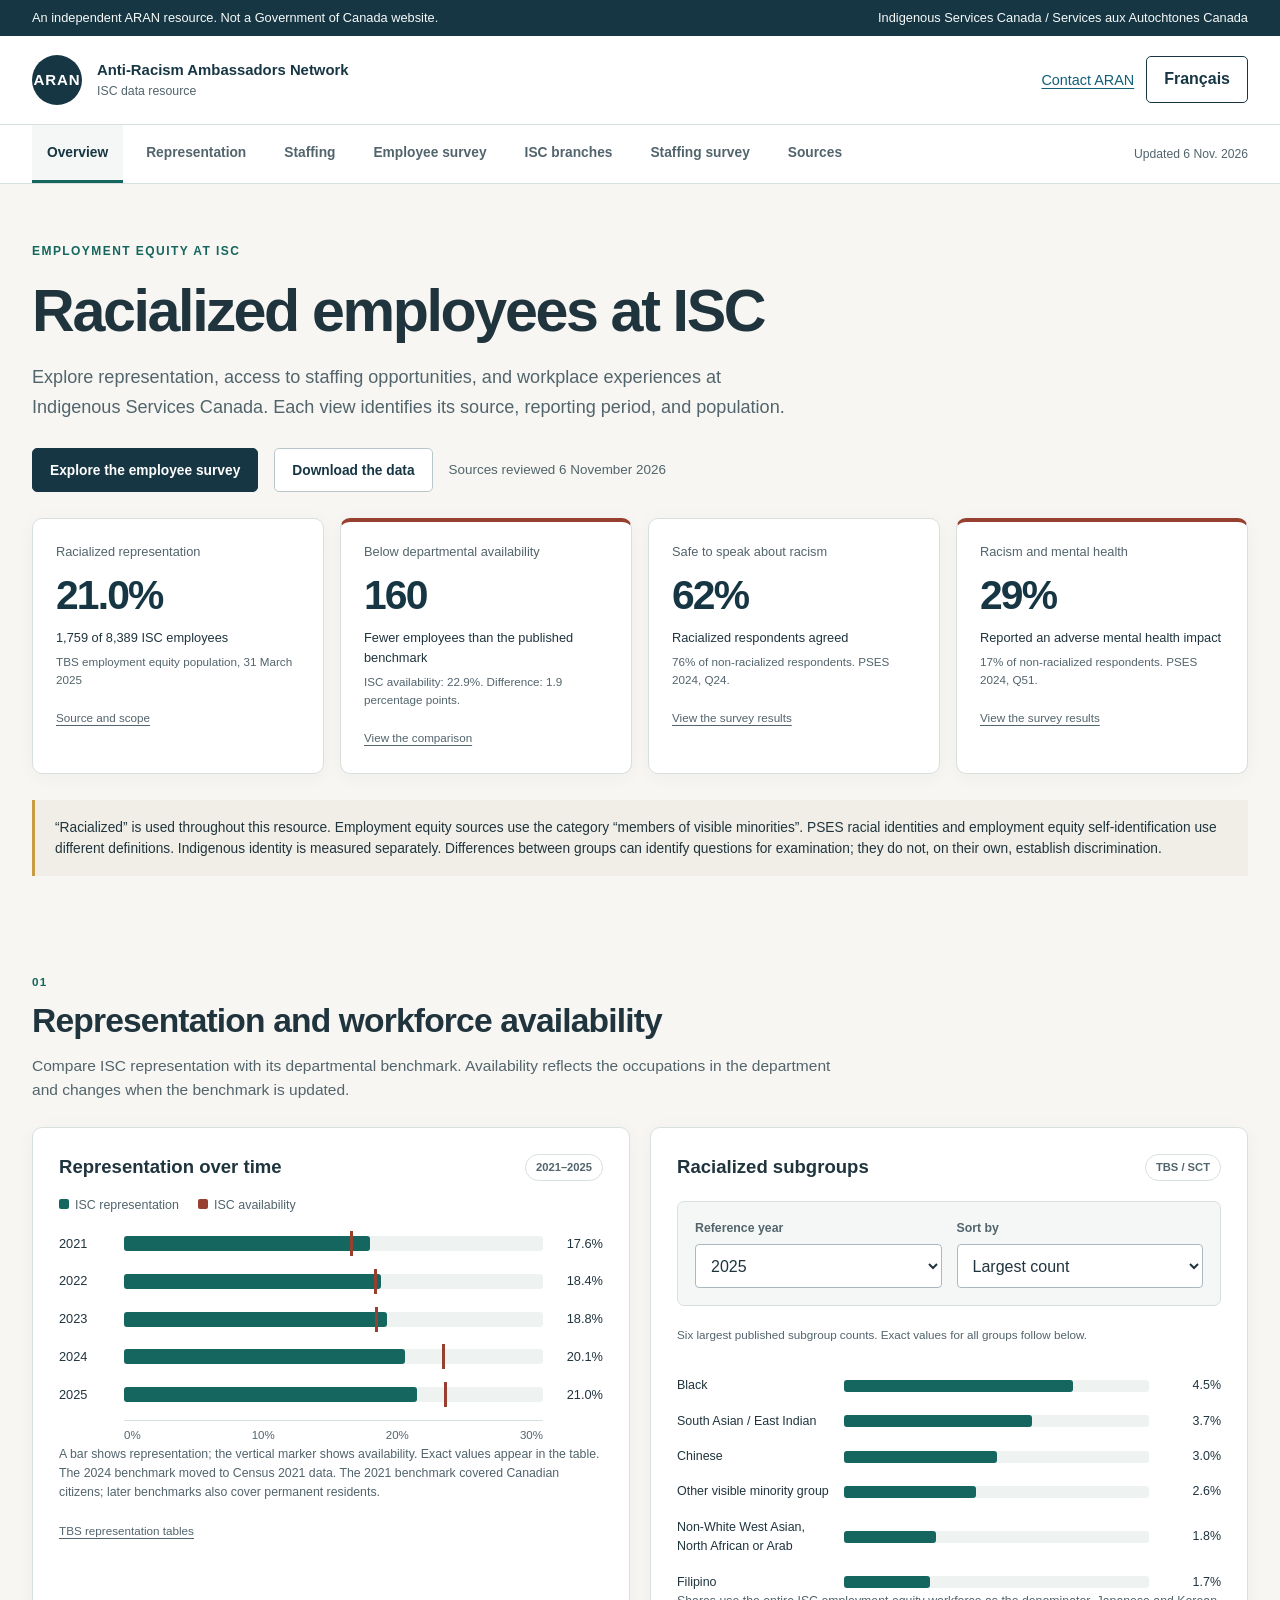
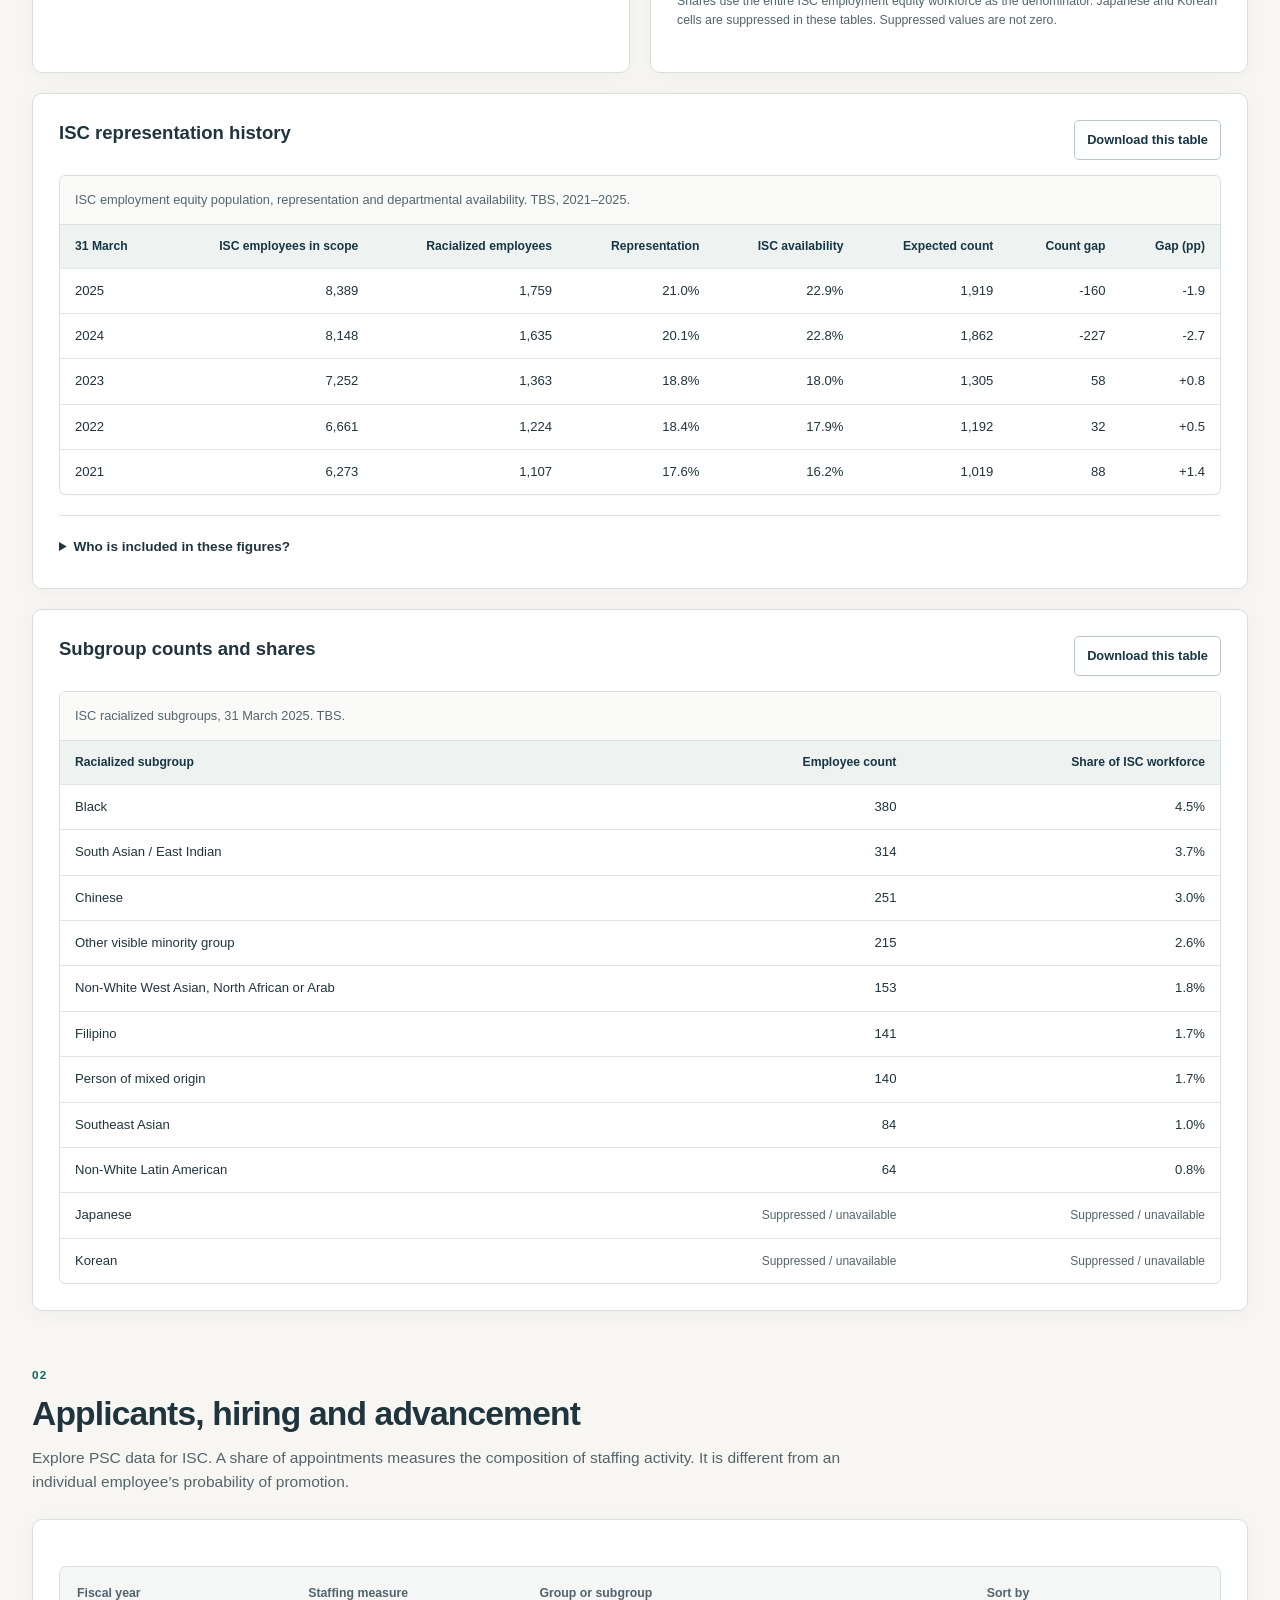
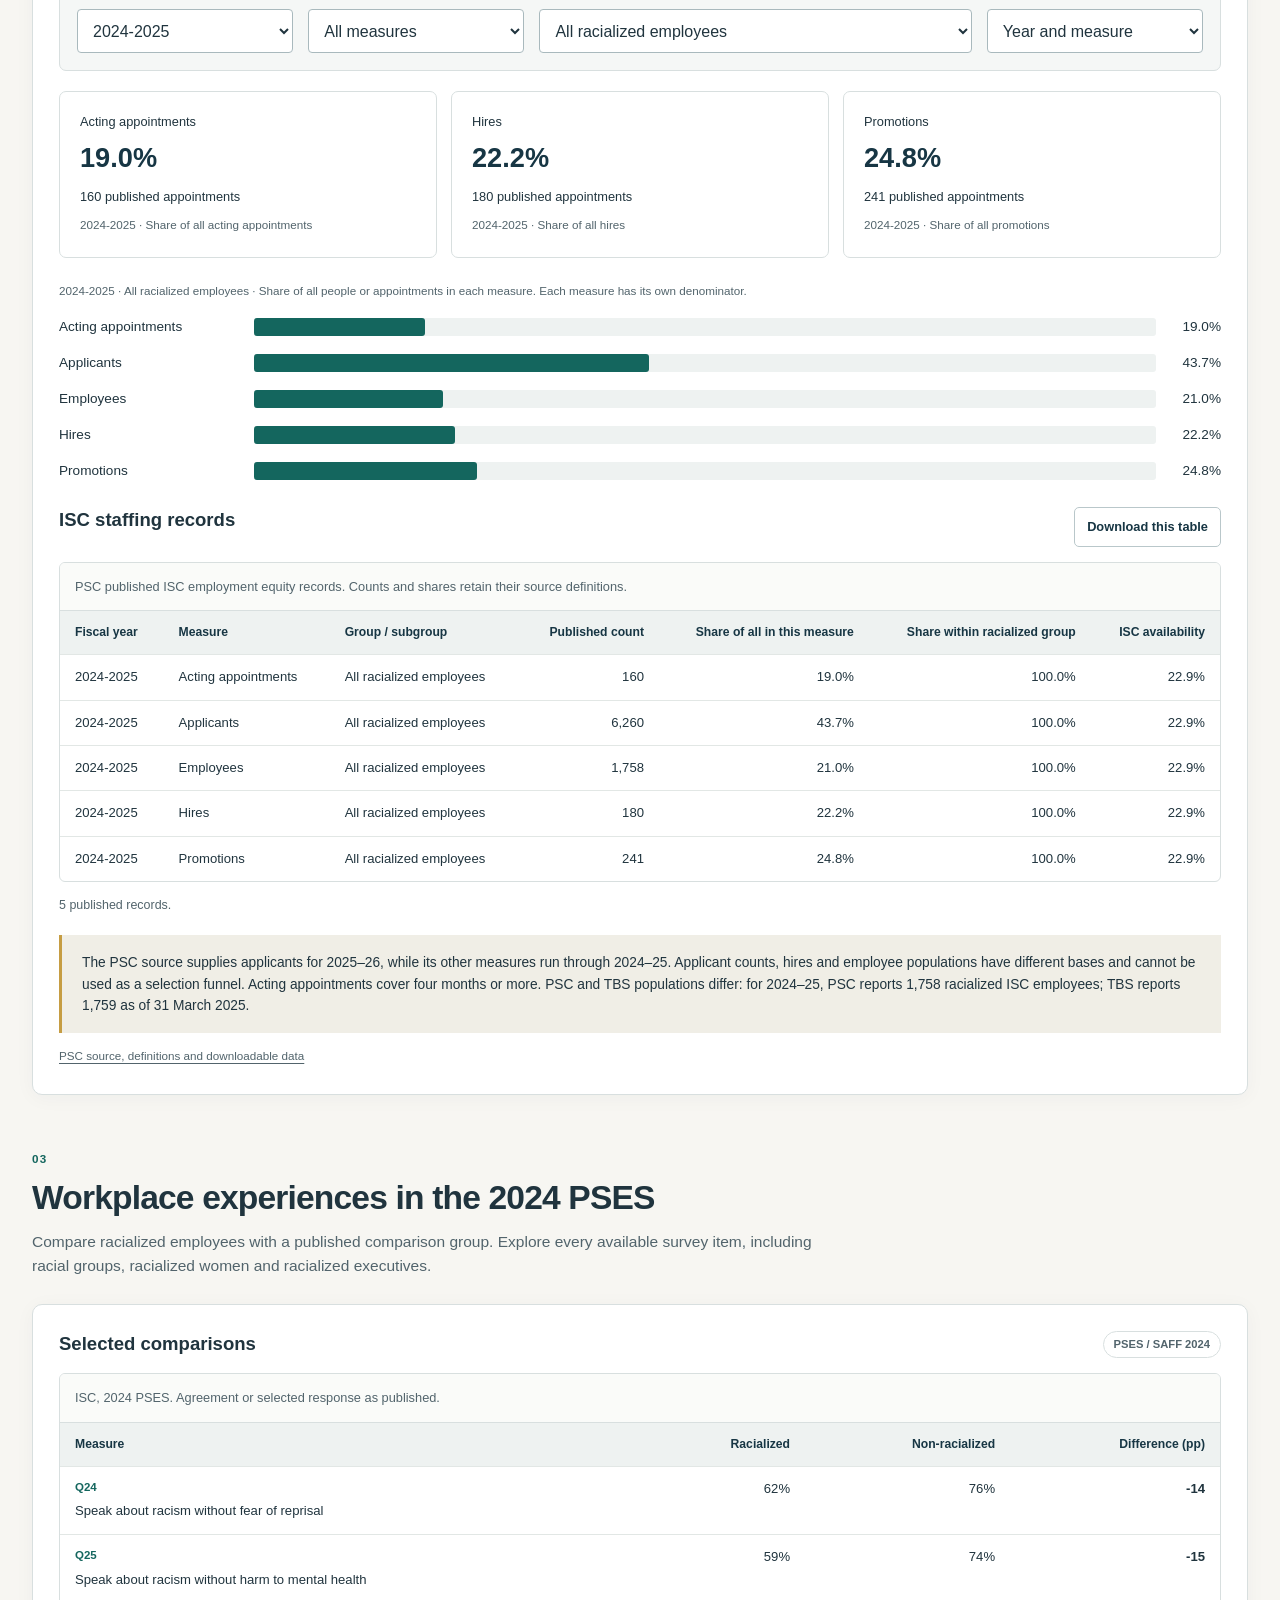
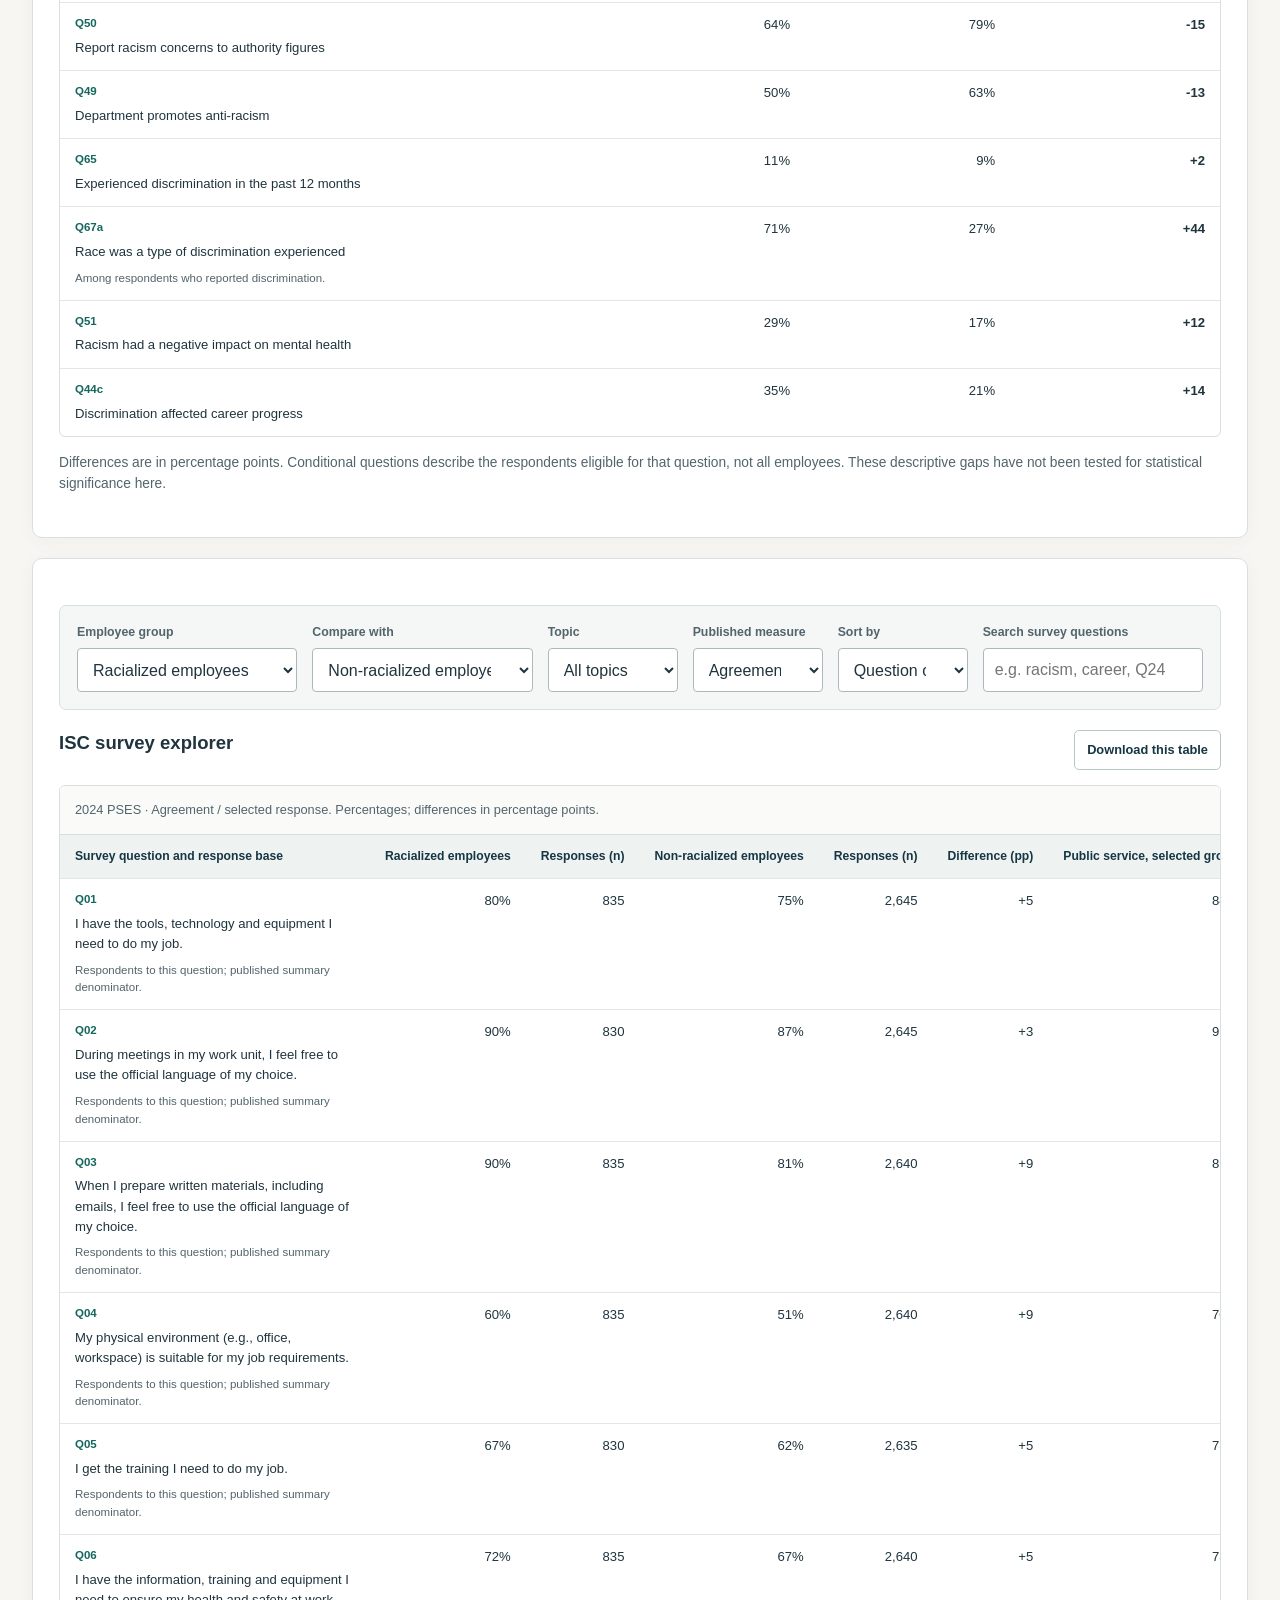
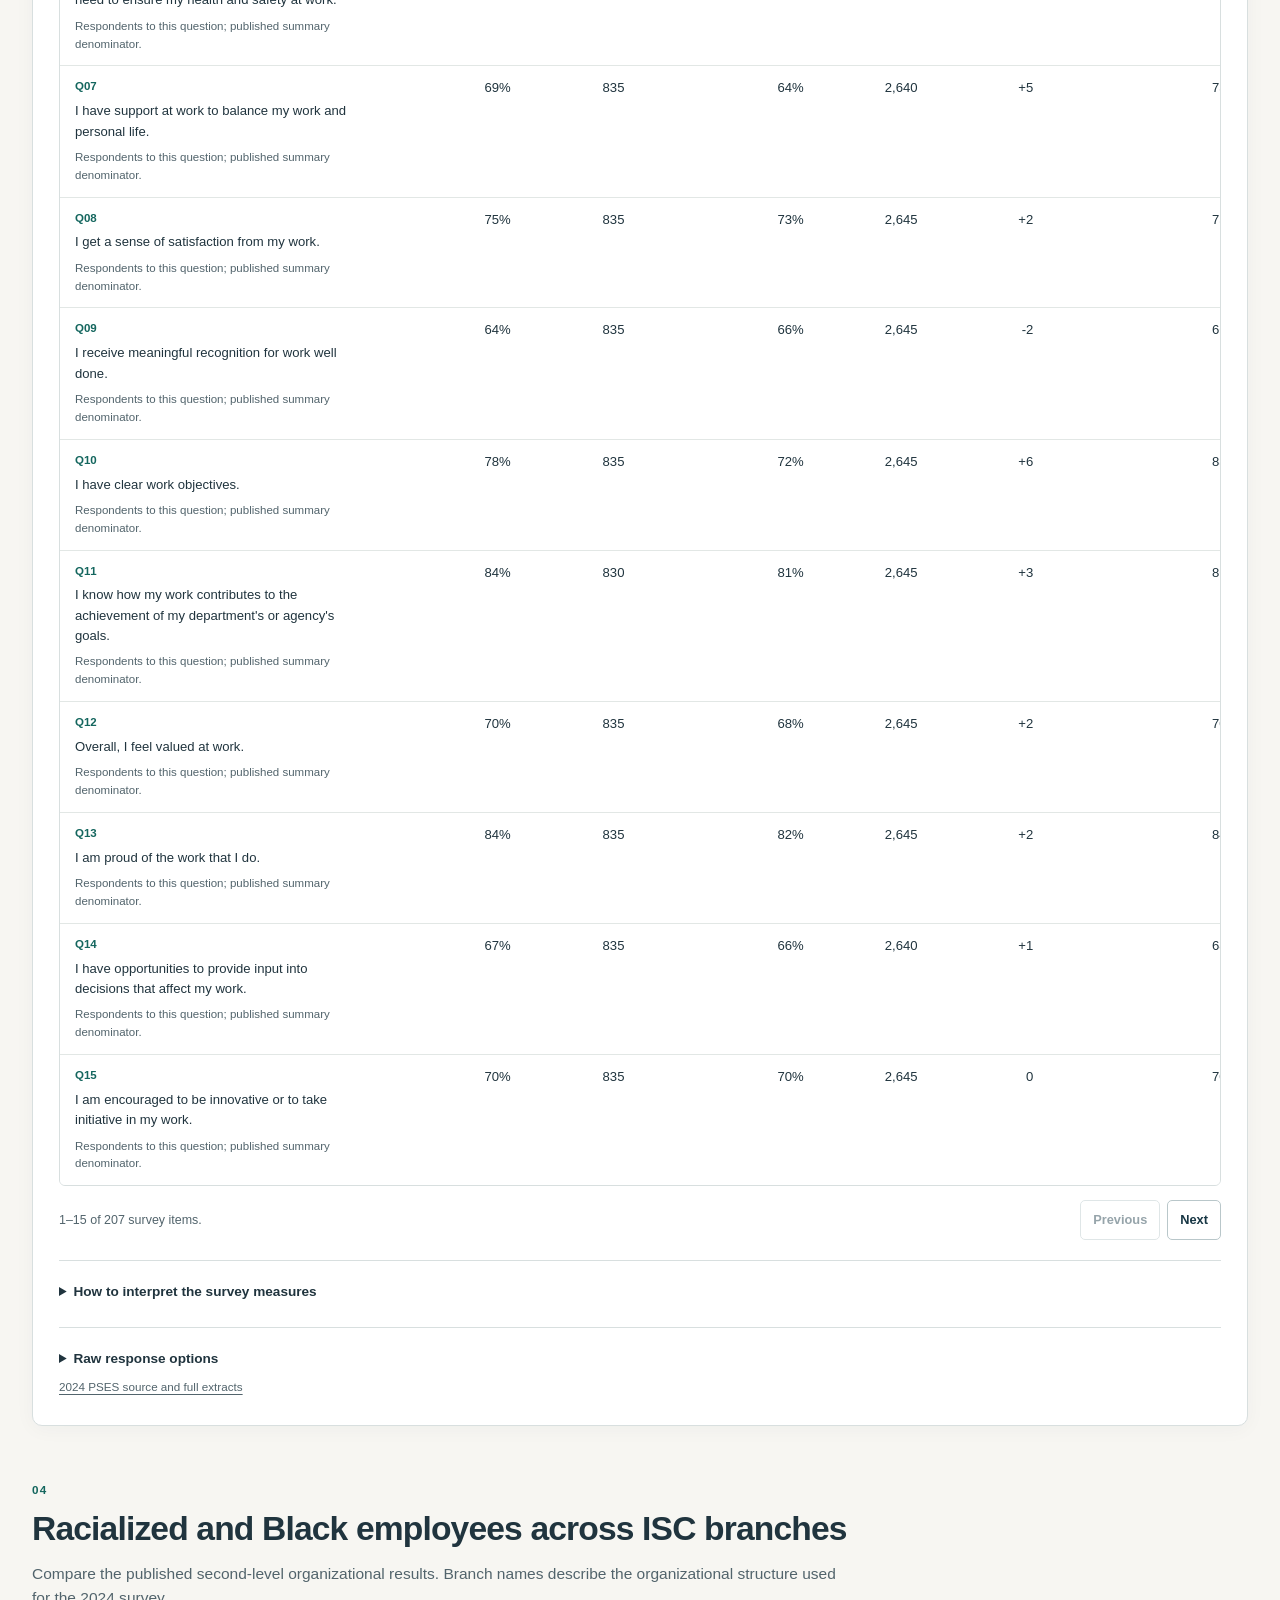
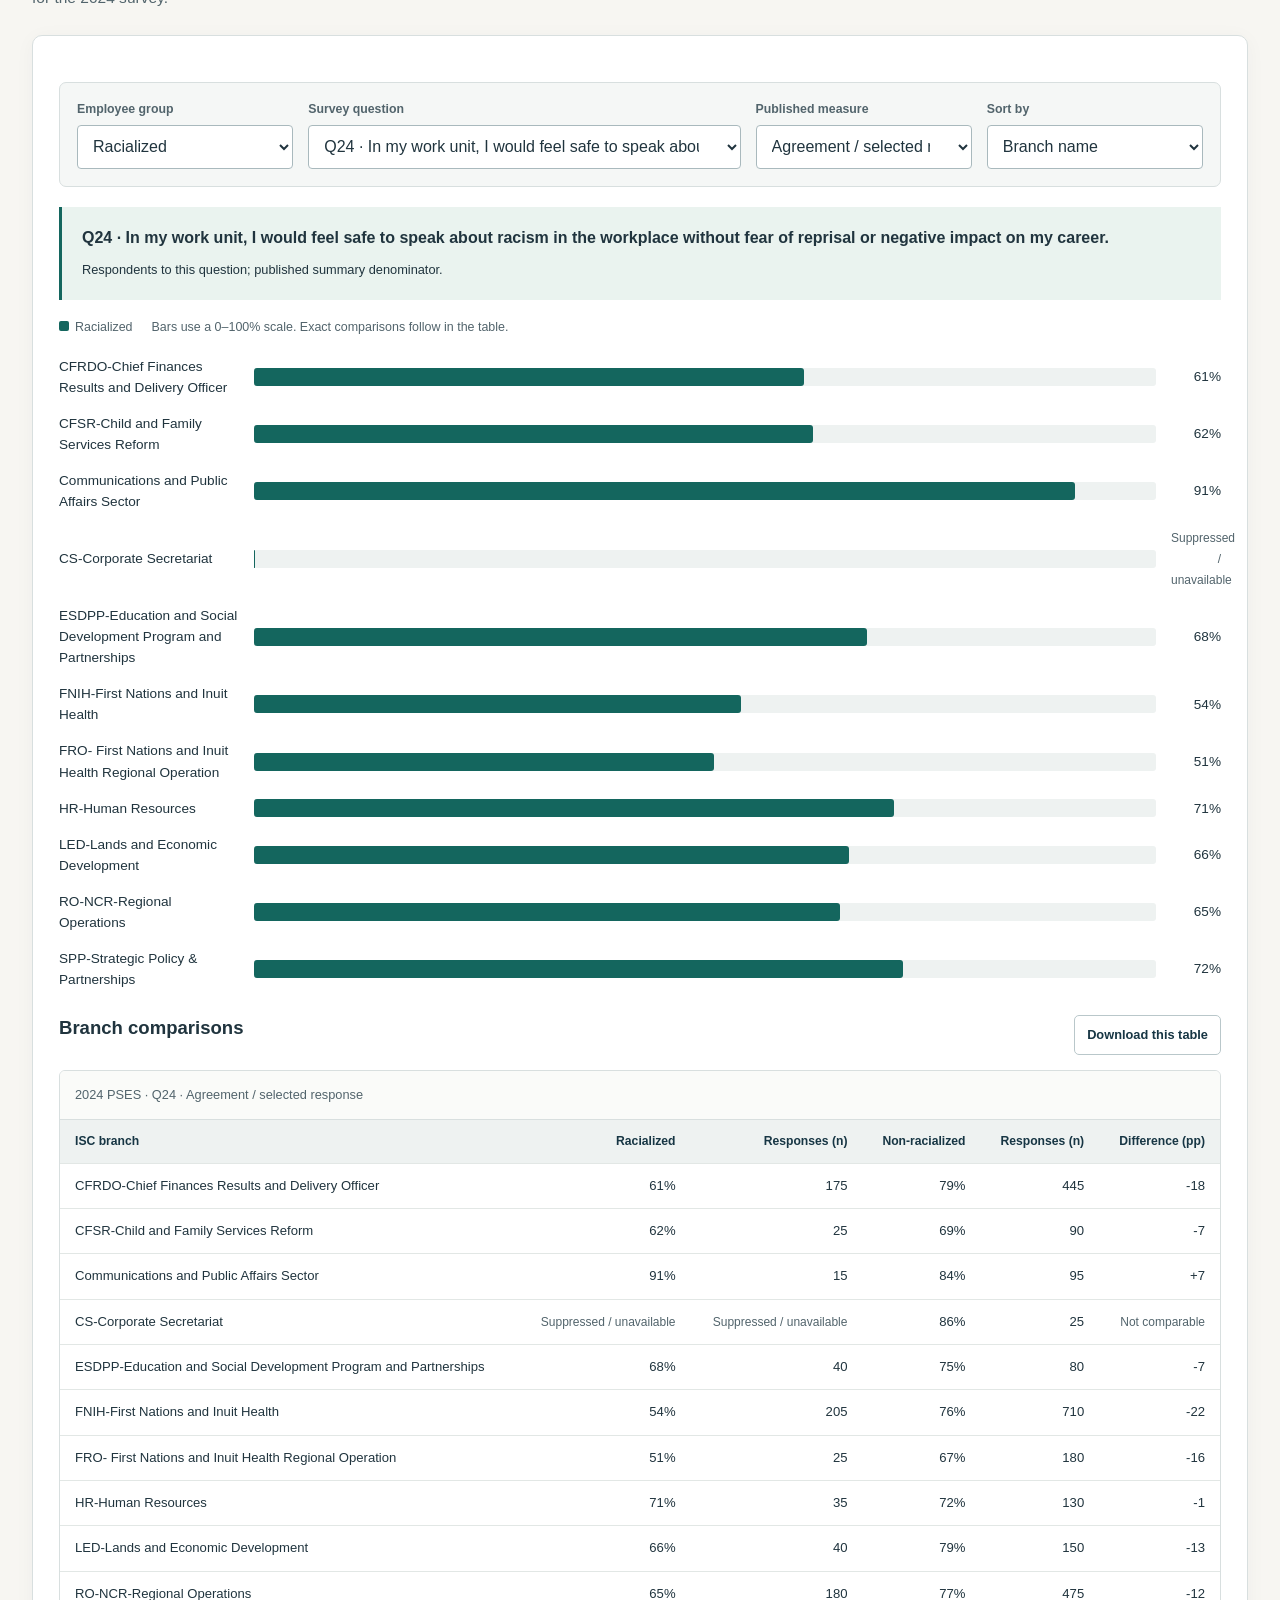
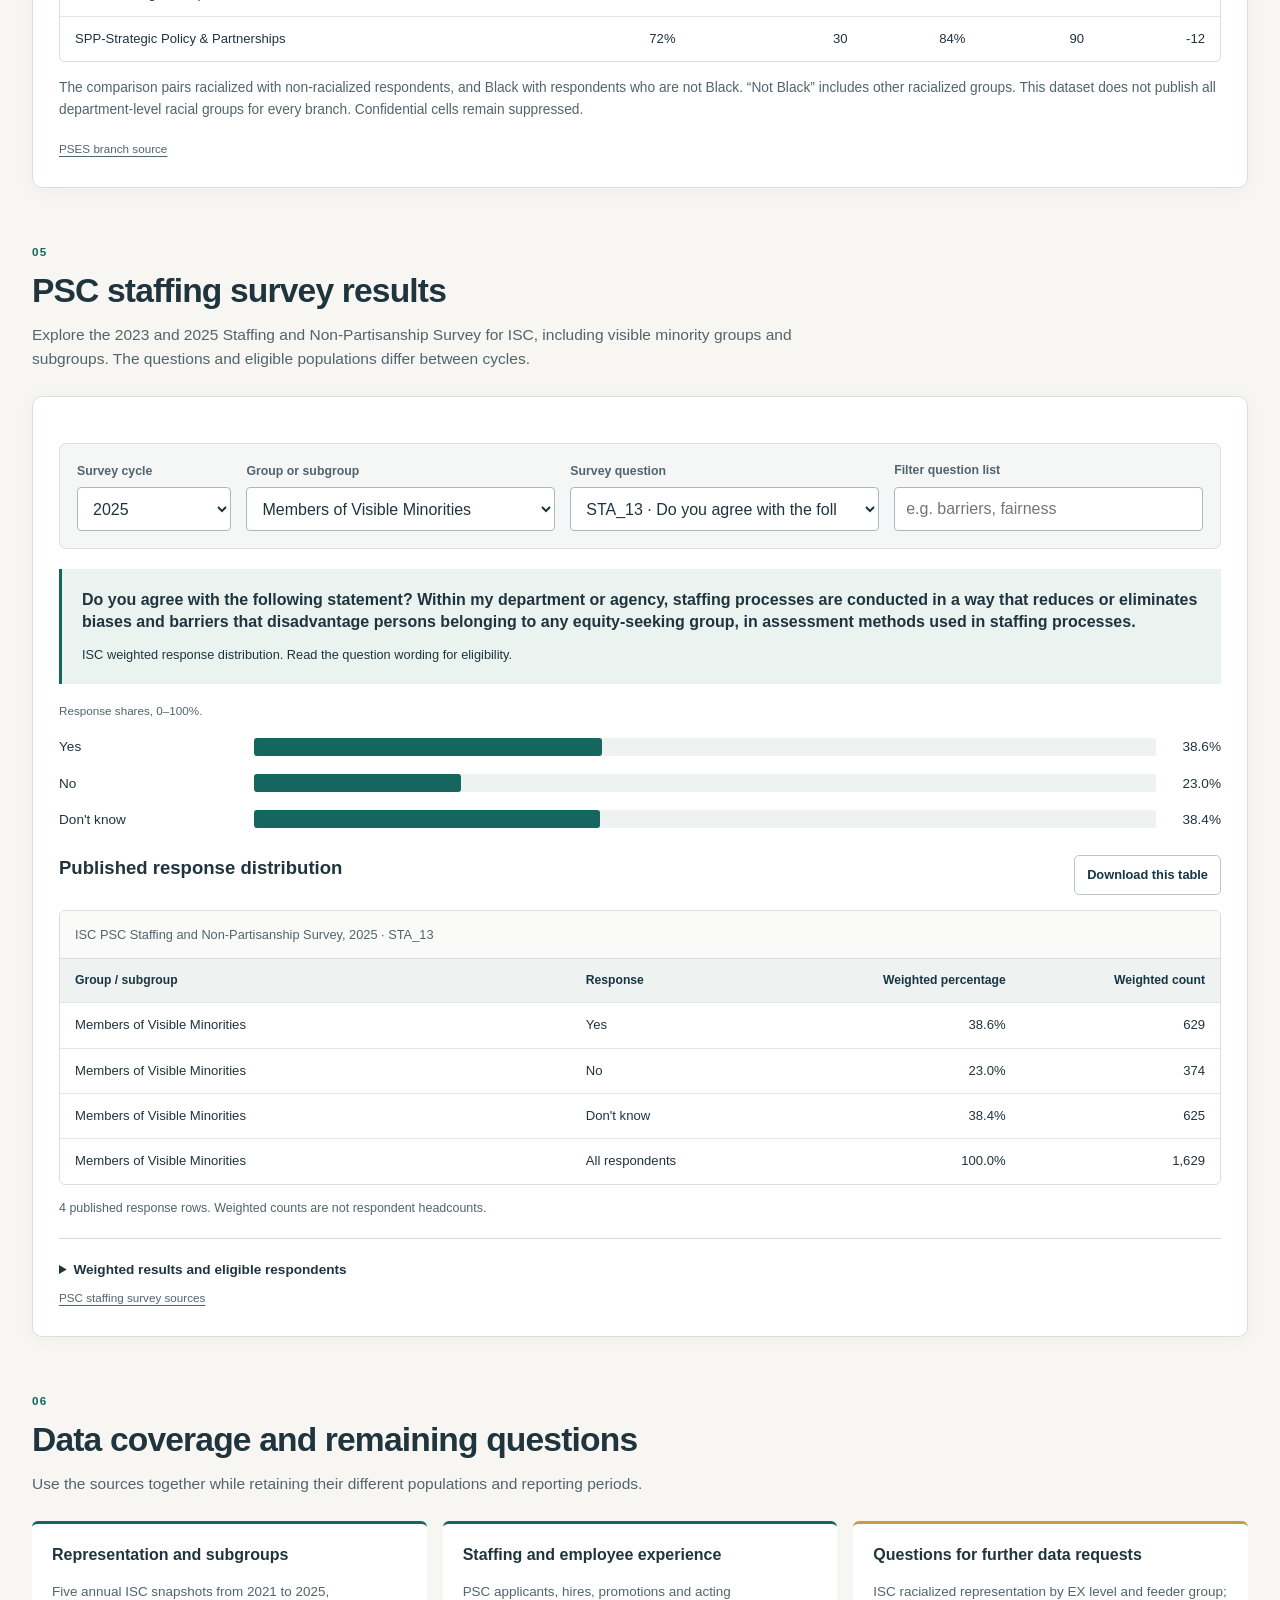
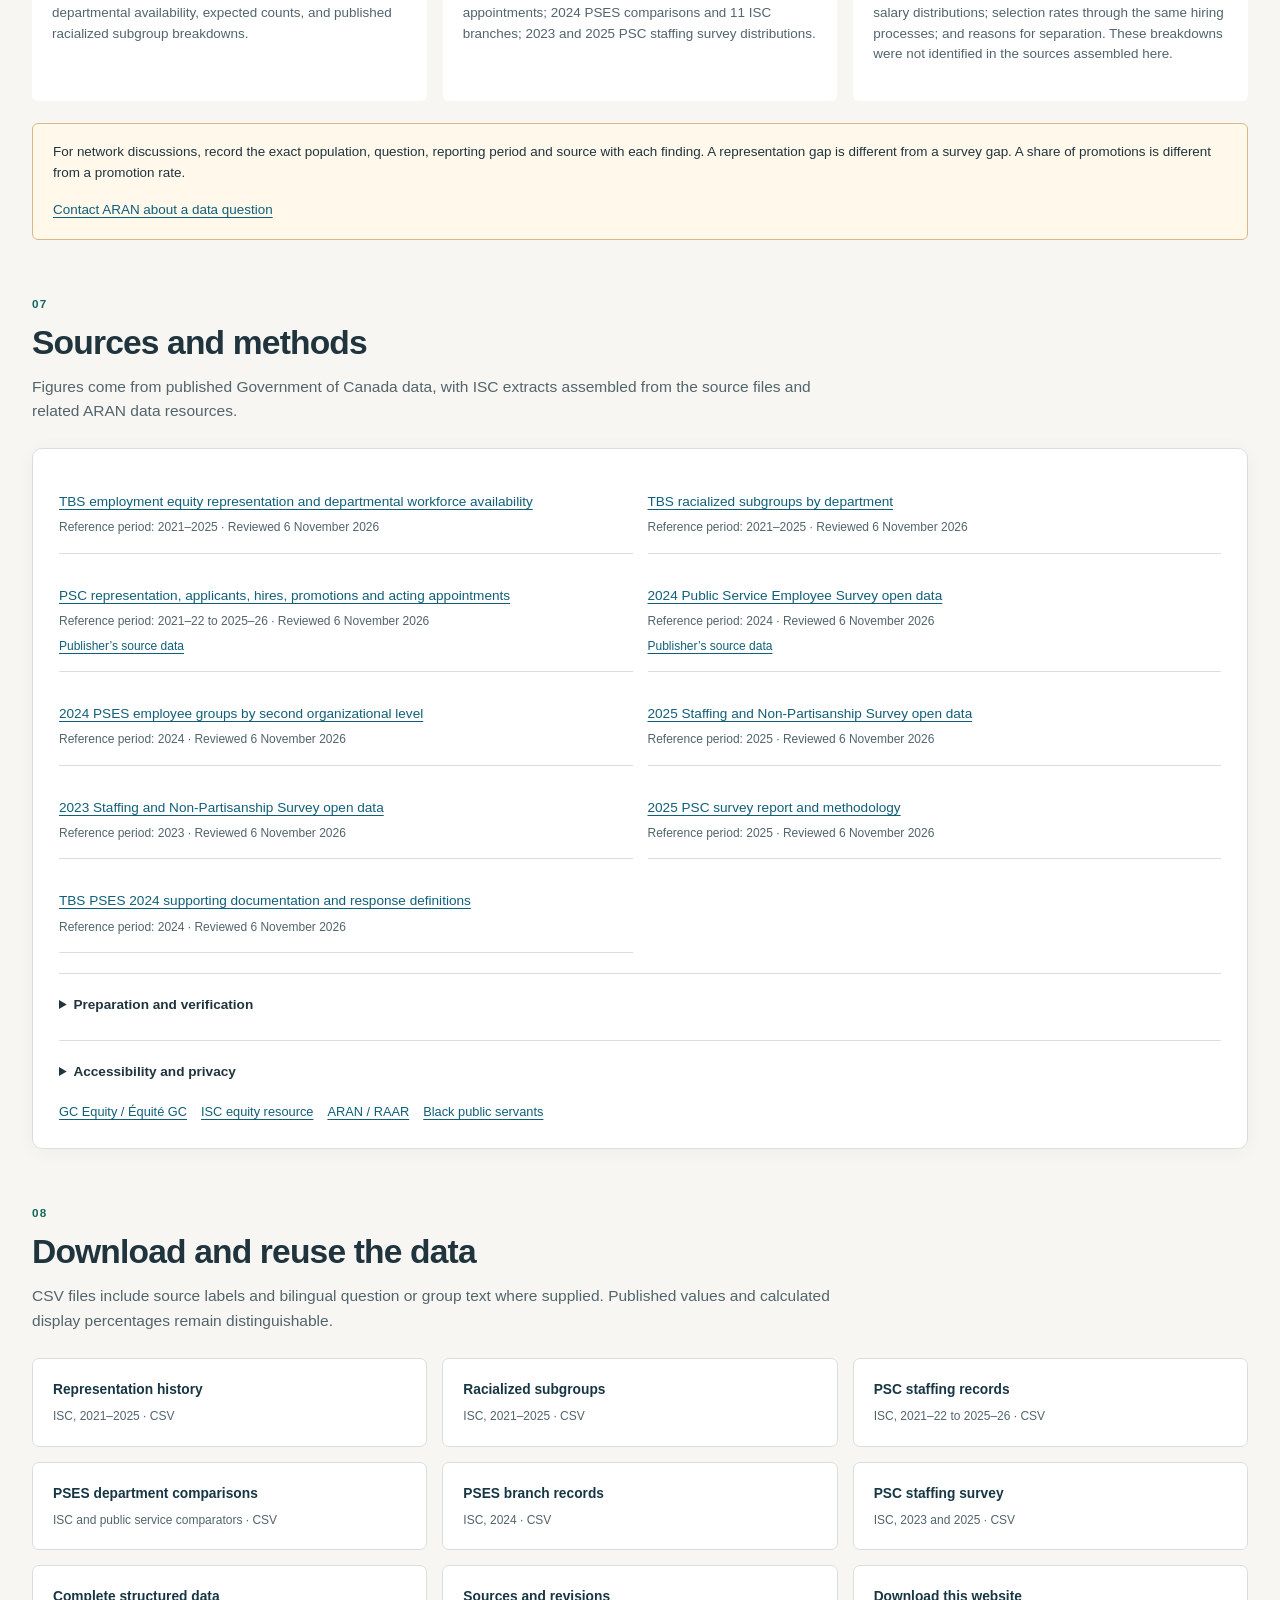
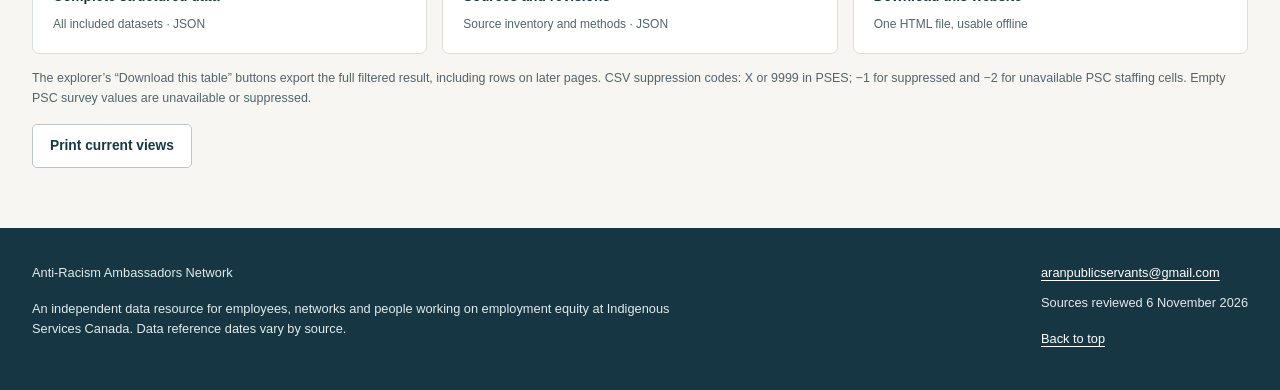
==== isc-racialized/index.html @ 3cf559e9 "Publish bilingual ISC racialized employee data portal" ====
<!DOCTYPE html>
<html lang="en-CA"><head><meta charset="utf-8"><meta name="viewport" content="width=device-width,initial-scale=1"><meta name="color-scheme" content="light"><meta name="description" content="ARAN data on racialized employees at Indigenous Services Canada. Employment equity representation, PSC staffing data, PSES and staffing survey results. English and French."><title>Racialized employees at ISC | ARAN</title><style>:root{--navy:#173644;--ink:#20343e;--muted:#52646c;--cream:#f7f6f2;--paper:#fff;--line:#d8dfdf;--teal:#14665e;--teal-light:#eaf3ef;--rust:#98402f;--rust-light:#faeee9;--gold:#c69d43;--focus:#156cc4;--shadow:0 3px 20px #1736440a;--radius:10px;color-scheme:light}
*{box-sizing:border-box}html{scroll-behavior:smooth;scroll-padding-top:110px}body{margin:0;font-family:Arial,Helvetica,sans-serif;color:var(--ink);background:var(--cream);font-size:16px;line-height:1.55}button,input,select{font:inherit}button,a,input,select,summary{touch-action:manipulation}button,a{ -webkit-tap-highlight-color:transparent}a{color:#105f79;text-underline-offset:3px}a:hover{color:#073d4f}button{cursor:pointer}button:disabled{cursor:default;opacity:.45}button:focus-visible,a:focus-visible,input:focus-visible,select:focus-visible,summary:focus-visible,[tabindex]:focus-visible{outline:3px solid var(--focus);outline-offset:4px}h1,h2,h3,p{margin-top:0}h1{font-size:clamp(2.3rem,4.8vw,3.7rem);line-height:1.08;letter-spacing:-.04em;max-width:830px;font-weight:700;margin-bottom:20px}h2{font-size:clamp(1.6rem,3vw,2.1rem);line-height:1.2;letter-spacing:-.025em;margin-bottom:12px}h3{font-size:1.16rem;line-height:1.35}p{margin-bottom:1rem}.skip{position:absolute;left:20px;top:-100px;background:#fff;padding:15px;z-index:200}.skip:focus{top:10px}.sr-only{position:absolute;width:1px;height:1px;padding:0;margin:-1px;overflow:hidden;clip:rect(0,0,0,0);white-space:nowrap;border:0}[hidden]{display:none!important}.utility{background:var(--navy);color:#f6faf9;font-size:.8rem;padding:8px 0}.wrap{width:min(1260px,calc(100% - 64px));margin-inline:auto}.utility .wrap{display:flex;justify-content:space-between;gap:20px}.brandrow{background:#fff;border-bottom:1px solid var(--line)}.brandinner{min-height:88px;display:flex;align-items:center;justify-content:space-between;gap:24px}.brand{display:flex;align-items:center;gap:15px;color:var(--navy);text-decoration:none}.monogram{width:50px;height:50px;display:grid;place-items:center;background:var(--navy);color:white;font-size:.94rem;letter-spacing:.06em;border-radius:50%;font-weight:bold}.brandname{font-size:.93rem;font-weight:700;max-width:300px;line-height:1.35}.brandname small{font-weight:normal;display:block;color:var(--muted);font-size:.77rem;margin-top:3px}.topactions{display:flex;gap:12px;align-items:center}.language{border:1px solid var(--navy);background:#fff;border-radius:5px;color:var(--navy);padding:10px 17px;min-height:44px;font-weight:bold}.language:hover{background:var(--teal-light)}.textlink{font-size:.9rem}.navigation{position:sticky;top:0;background:#fff;z-index:40;border-bottom:1px solid var(--line)}.navinner{display:flex;align-items:center;justify-content:space-between;gap:10px;min-height:58px}.navlinks{display:flex;gap:8px;overflow-x:auto}.navlinks a{padding:17px 15px;color:var(--muted);font-size:.86rem;font-weight:bold;text-decoration:none;white-space:nowrap;border-bottom:3px solid transparent}.navlinks a:hover,.navlinks a[aria-current]{color:var(--navy);background:#f4f7f5;border-bottom-color:var(--teal)}.verified{font-size:.76rem;color:var(--muted);white-space:nowrap}.hero{padding:58px 0 32px}.eyebrow{font-size:.75rem;font-weight:700;letter-spacing:.12em;text-transform:uppercase;color:var(--teal);margin-bottom:18px}.hero .intro{font-size:1.13rem;max-width:780px;line-height:1.65;color:var(--muted);margin-bottom:26px}.herofooter{display:flex;gap:16px;align-items:center;flex-wrap:wrap}.btn{display:inline-flex;align-items:center;justify-content:center;gap:9px;border:1px solid var(--navy);background:var(--navy);color:#fff;text-decoration:none;border-radius:5px;padding:11px 17px;min-height:44px;font-weight:700;font-size:.86rem;line-height:1.4}.btn:hover{background:#244d5d;color:#fff}.btn.secondary{background:#fff;color:var(--navy);border-color:#b9c7ca}.btn.secondary:hover{background:#edf3f1}.btn.small{min-height:40px;padding:8px 12px;font-size:.8rem}.date{color:var(--muted);font-size:.84rem}.kpis{display:grid;grid-template-columns:repeat(4,minmax(0,1fr));gap:16px;margin:26px 0}.kpi{background:var(--paper);border:1px solid var(--line);border-radius:var(--radius);padding:23px;min-height:191px;box-shadow:var(--shadow)}.kpi .klabel{font-size:.8rem;color:var(--muted);margin-bottom:11px}.kpi .value{font-size:2.55rem;letter-spacing:-.045em;line-height:1.1;color:var(--navy);font-weight:bold;margin:0 0 10px}.kpi .desc{font-size:.8rem;margin-bottom:5px}.kpi .smallnote{font-size:.73rem;color:var(--muted)}.kpi.accent{border-top:4px solid var(--rust);padding-top:20px}.smallsource{font-size:.73rem;color:var(--muted)}.notice{border-left:3px solid var(--gold);background:#f0eee6;padding:17px 20px;font-size:.86rem;margin:20px 0 10px;max-width:none}.notice p:last-child{margin-bottom:0}.section{padding:55px 0 0;scroll-margin-top:45px}.sectionhead{display:flex;justify-content:space-between;align-items:start;gap:30px;margin-bottom:25px}.sectionhead>div{max-width:820px}.sectionnum{font-size:.73rem;font-weight:bold;color:var(--teal);text-transform:uppercase;letter-spacing:.1em;margin-bottom:10px}.sectiondesc{color:var(--muted);max-width:850px;font-size:.97rem;margin-bottom:0}.grid2{display:grid;grid-template-columns:1fr 1fr;gap:20px}.panel{background:var(--paper);border:1px solid var(--line);border-radius:var(--radius);padding:26px;min-width:0;box-shadow:var(--shadow)}.panel>p{color:var(--muted);font-size:.86rem}.panelhead{display:flex;justify-content:space-between;gap:16px;align-items:start;margin-bottom:15px}.panelhead h3{margin:0}.pill{font-size:.7rem;font-weight:700;border:1px solid var(--line);border-radius:20px;padding:4px 10px;color:var(--muted);white-space:nowrap}.chartlegend{display:flex;gap:19px;font-size:.78rem;color:var(--muted);margin-bottom:18px;flex-wrap:wrap}.legenddot{display:inline-block;width:10px;height:10px;border-radius:2px;background:var(--teal);margin-right:6px}.legenddot.rust{background:var(--rust)}.legenddot.hollow{background:white;border:2px solid var(--rust)}.barchart{display:grid;gap:18px;margin:12px 0 15px}.barrow{display:grid;grid-template-columns:55px 1fr 50px;gap:10px;align-items:center;font-size:.8rem}.track{height:15px;position:relative;background:#eef2f1;border-radius:3px}.bar{position:absolute;height:15px;background:var(--teal);border-radius:3px;min-width:1px}.marker{position:absolute;top:-5px;height:25px;width:3px;background:var(--rust)}.num{text-align:right;font-variant-numeric:tabular-nums}.axis{display:flex;justify-content:space-between;margin-left:65px;font-size:.72rem;color:var(--muted);border-top:1px solid var(--line);padding-top:6px;margin-right:60px}.chartnote{font-size:.77rem!important;line-height:1.55}.toolbar{display:flex;align-items:end;gap:15px;flex-wrap:wrap;background:#f5f7f6;border:1px solid var(--line);border-radius:7px;padding:17px;margin:20px 0}.control{display:grid;gap:6px;min-width:130px;flex:1}.control.wide{min-width:220px;flex:2}.control label{font-size:.77rem;font-weight:700;color:var(--muted)}.control select,.control input{width:100%;min-height:44px;padding:9px 11px;border:1px solid #a9b9bd;border-radius:4px;background:#fff;color:var(--ink)}.control select{padding-right:25px}.tablewrap{overflow-x:auto;max-width:100%;border:1px solid var(--line);border-radius:6px;background:#fff}.tablewrap table{width:100%;border-collapse:collapse;text-align:left;white-space:normal;font-size:.82rem}caption{text-align:left;padding:14px 15px;color:var(--muted);font-size:.8rem;border-bottom:1px solid var(--line);background:#fafbf9}th,td{padding:12px 15px;border-bottom:1px solid #e2e7e5;vertical-align:top}thead{background:#eef2f1}th{font-size:.76rem;color:var(--navy);font-weight:700}tbody tr:last-child td,tbody tr:last-child th{border-bottom:0}tbody tr:hover{background:#f7faf8}th.n,td.n{text-align:right;font-variant-numeric:tabular-nums;white-space:nowrap}td.qcol{min-width:310px;max-width:540px}.tablemeta{display:flex;justify-content:space-between;align-items:center;gap:15px;margin:14px 0 0;font-size:.78rem;color:var(--muted);flex-wrap:wrap}.pager{display:flex;gap:7px}.gapbad{color:#8f3323;font-weight:bold}.gappos{color:#14665e;font-weight:bold}.supp{color:var(--muted);font-size:.75rem}.qcode{font-size:.72rem;font-weight:bold;color:var(--teal);display:block;margin-bottom:5px}.qbase{font-size:.72rem;color:var(--muted);display:block;margin-top:7px}.summarycards{display:grid;grid-template-columns:repeat(3,1fr);gap:14px;margin-top:20px}.mini{border:1px solid var(--line);padding:20px;border-radius:7px;background:#fff}.mini .big{font-size:1.7rem;font-weight:bold;color:var(--navy);margin-bottom:8px}.mini p{font-size:.8rem;margin-bottom:5px}.minifoot{font-size:.73rem;color:var(--muted)}.readnote{font-size:.85rem;color:var(--muted);max-width:920px}.subchart{display:grid;gap:16px}.subrow{display:grid;grid-template-columns:155px 1fr 60px;gap:12px;align-items:center;font-size:.78rem}.subrow .track{height:12px}.subrow .bar{height:12px}.question-focus{background:var(--teal-light);border-left:3px solid var(--teal);padding:20px;margin:18px 0}.question-focus h3{font-size:1rem;margin-bottom:12px}.question-focus p{font-size:.8rem;margin-bottom:0}.compare{display:grid;gap:15px;margin:10px 0 12px}.compareline{display:grid;grid-template-columns:180px 1fr 50px;gap:15px;font-size:.85rem;align-items:center}.compareline .track,.compareline .bar{height:18px}.helpdetails{border-top:1px solid var(--line);margin-top:20px;padding-top:15px}.helpdetails summary{font-weight:700;font-size:.85rem;cursor:pointer;padding:5px 0}.helpdetails p,.helpdetails li{font-size:.82rem;color:var(--muted);margin-top:10px}.helpdetails ul{padding-left:22px}.coverage{display:grid;grid-template-columns:repeat(3,1fr);gap:16px}.coverage article{border-top:3px solid var(--teal);padding:20px;background:#fff;border-radius:6px}.coverage article.gap{border-top-color:var(--gold)}.coverage h3{font-size:1rem}.coverage p{font-size:.84rem;color:var(--muted)}.sources{display:grid;grid-template-columns:1fr 1fr;gap:15px}.sourceitem{border-bottom:1px solid var(--line);padding:16px 0;font-size:.85rem}.sourceitem small{display:block;color:var(--muted);margin-top:6px;font-size:.75rem}.downloadgrid{display:grid;grid-template-columns:repeat(3,1fr);gap:15px}.download{display:block;padding:20px;border:1px solid var(--line);border-radius:7px;background:#fff;text-decoration:none;color:var(--navy);font-weight:700;font-size:.86rem}.download:hover{background:var(--teal-light)}.download small{display:block;font-weight:400;font-size:.75rem;color:var(--muted);margin-top:7px}.footer{background:var(--navy);color:#e1ebeb;margin-top:60px;padding:35px 0;font-size:.8rem}.footerinner{display:flex;justify-content:space-between;gap:50px}.footer p{max-width:650px}.footer a{color:#fff}.related{display:flex;flex-wrap:wrap;gap:14px;margin-top:15px;font-size:.8rem}.code{font-family:ui-monospace,monospace;font-size:.78rem}.noresults{padding:30px;text-align:center;color:var(--muted)}.viewnote{color:var(--muted);font-size:.78rem;margin-top:15px}.loading{padding:30px}.status-dot{display:inline-block;width:7px;height:7px;border-radius:50%;background:#a8d7bd;margin-right:7px}.callout{border:1px solid #d7b985;background:#fff8eb;padding:18px 20px;border-radius:6px;margin-top:22px;font-size:.84rem}.statement{font-size:.86rem;color:var(--muted)}.muted{color:var(--muted)}
@media(min-width:1500px){.wrap{width:min(1340px,calc(100% - 100px))}}@media(max-width:1050px){.verified{display:none}.navlinks a{padding-inline:10px}.kpi{padding:20px}.kpi .value{font-size:2.2rem}.coverage{grid-template-columns:repeat(2,1fr)}}@media(max-width:760px){.wrap{width:calc(100% - 32px)}.utility .wrap{display:block}.utility .right{display:none}.brandinner{min-height:80px}.brandname{font-size:.8rem;max-width:240px}.brandname small{font-size:.7rem}.monogram{width:43px;height:43px;font-size:.8rem;flex-shrink:0}.topactions .textlink{display:none}.language{padding:9px 12px;font-size:.85rem}.navigation{overflow:hidden}.navlinks{gap:0;max-width:100%;padding:0 2px}.navlinks a{padding:14px 12px;font-size:.8rem}.navinner{min-height:52px}.hero{padding:35px 0 12px}.hero .intro{font-size:1rem}.kpis{grid-template-columns:repeat(2,minmax(0,1fr));gap:10px}.kpi{padding:18px;min-height:181px}.kpi.accent{padding-top:15px}.kpi .value{font-size:2.15rem}.kpi .desc{font-size:.76rem}.kpi .smallnote{font-size:.69rem}.section{padding-top:38px}.sectionhead{display:block;margin-bottom:20px}.sectionhead .btn{margin-top:16px}.panel{padding:20px}.grid2,.sources{grid-template-columns:1fr}.summarycards{grid-template-columns:1fr}.toolbar{gap:12px;padding:14px}.control,.control.wide{min-width:calc(50% - 12px)}.control.full{min-width:100%}.compareline{grid-template-columns:135px 1fr 45px;font-size:.78rem;gap:10px}.subrow{grid-template-columns:125px 1fr 48px;font-size:.75rem;gap:8px}.coverage{grid-template-columns:1fr}.downloadgrid{grid-template-columns:repeat(2,1fr)}td.qcol{min-width:260px}th,td{padding:11px 12px}.tablewrap table{font-size:.78rem}.footerinner{display:block}.footerinner>div:last-child{margin-top:20px}html{scroll-padding-top:75px}}
@media(max-width:380px){.wrap{width:calc(100% - 24px)}.brandname{max-width:185px}.brand{gap:9px}.monogram{width:37px;height:37px;font-size:.72rem}.kpi .value{font-size:1.9rem}.kpi{padding:14px}.control,.control.wide{min-width:100%}.downloadgrid{grid-template-columns:1fr}}
@media(prefers-reduced-motion:reduce){html{scroll-behavior:auto}*,*:before,*:after{animation:none!important;transition:none!important}}
@media print{body{background:#fff;font-size:10pt}.wrap{width:100%}.utility,.navigation,.topactions,.herofooter,.toolbar,.pager,.btn,.downloadgrid,.skip,.related,#downloads,.footer{display:none!important}.brandinner{min-height:60px}.hero{padding:25px 0 0}.hero h1{font-size:26pt}.section{padding-top:26px}.panel{box-shadow:none;break-inside:avoid}.kpis{gap:8px}.kpi{min-height:130px;padding:14px}.kpi .value{font-size:25pt}.grid2{gap:12px}.sectionhead{margin-bottom:14px}.tablewrap{overflow:visible;border:0}.tablewrap table{font-size:8pt}thead{display:table-header-group}tr{break-inside:avoid}h2,h3{break-after:avoid}.sources{grid-template-columns:1fr}.tablemeta{font-size:8pt}.notice{font-size:9pt}.helpdetails[open]{display:block}}
</style></head>
<body><a class="skip" href="#main"><span data-fr="Passer au contenu principal" >Skip to main content</span></a>
<div class="utility"><div class="wrap"><span data-fr="Une ressource indépendante du RAAR. Ce site n’est pas un site du gouvernement du Canada." >An independent ARAN resource. Not a Government of Canada website.</span><span class="right">Indigenous Services Canada / Services aux Autochtones Canada</span></div></div>
<header class="brandrow"><div class="wrap brandinner"><a class="brand" href="#overview" aria-label="ARAN home" data-label-fr="Accueil du RAAR"><span class="monogram" aria-hidden="true">ARAN</span><span class="brandname"><span data-fr="Réseau des ambassadeurs anti-racisme" >Anti-Racism Ambassadors Network</span><small data-fr="Ressource de données sur SAC" >ISC data resource</small></span></a><div class="topactions"><a class="textlink" href="mailto:aranpublicservants@gmail.com"><span data-fr="Joindre le RAAR" >Contact ARAN</span></a><button class="language" id="language" lang="fr" type="button">Français</button></div></div></header>
<nav class="navigation" aria-label="Main navigation" data-label-fr="Navigation principale"><div class="wrap navinner"><div class="navlinks"><a href="#overview" aria-current="location"><span data-fr="Aperçu" >Overview</span></a><a href="#representation"><span data-fr="Représentation" >Representation</span></a><a href="#staffing"><span data-fr="Dotation" >Staffing</span></a><a href="#pses"><span data-fr="Sondage du personnel" >Employee survey</span></a><a href="#branches"><span data-fr="Secteurs de SAC" >ISC branches</span></a><a href="#snps"><span data-fr="Sondage sur la dotation" >Staffing survey</span></a><a href="#sources"><span data-fr="Sources" >Sources</span></a></div><span class="verified"><span data-fr="Mise à jour : 6 nov. 2026" >Updated 6 Nov. 2026</span></span></div></nav>
<main id="main" tabindex="-1"><div class="wrap"><section class="hero" id="overview" aria-labelledby="page-title"><p class="eyebrow"><span data-fr="Équité en matière d’emploi à SAC" >Employment equity at ISC</span></p><h1 data-fr="Les employés racisés à SAC" id="page-title">Racialized employees at ISC</h1><p data-fr="Explorez la représentation, l’accès aux possibilités de dotation et l’expérience du personnel à Services aux Autochtones Canada. Chaque vue précise sa source, sa période de référence et sa population." class="intro">Explore representation, access to staffing opportunities, and workplace experiences at Indigenous Services Canada. Each view identifies its source, reporting period, and population.</p><div class="herofooter"><a class="btn" href="#pses"><span data-fr="Explorer le sondage du personnel" >Explore the employee survey</span></a><a class="btn secondary" href="#downloads"><span data-fr="Télécharger les données" >Download the data</span></a><span class="date"><span data-fr="Sources examinées le 6 novembre 2026" >Sources reviewed 6 November 2026</span></span></div>
<div class="kpis"><article class="kpi"><p class="klabel"><span data-fr="Représentation des employés racisés" >Racialized representation</span></p><p class="value"><span data-fr="21,0 %" >21.0%</span></p><p class="desc"><span data-fr="1 759 des 8 389 employés de SAC" >1,759 of 8,389 ISC employees</span></p><p class="smallnote"><span data-fr="Population d’EE du SCT, 31 mars 2025" >TBS employment equity population, 31 March 2025</span></p><a class="smallsource" href="#source-tbs-representation"><span data-fr="Source et portée" >Source and scope</span></a></article>
<article class="kpi accent"><p class="klabel"><span data-fr="Sous la disponibilité ministérielle" >Below departmental availability</span></p><p class="value"><span data-fr="160" >160</span></p><p class="desc"><span data-fr="Employés de moins que le nombre de référence publié" >Fewer employees than the published benchmark</span></p><p class="smallnote"><span data-fr="DPA de SAC : 22,9 %. Écart : 1,9 point de pourcentage." >ISC availability: 22.9%. Difference: 1.9 percentage points.</span></p><a class="smallsource" href="#representation"><span data-fr="Voir la comparaison" >View the comparison</span></a></article>
<article class="kpi"><p class="klabel"><span data-fr="Parler du racisme sans crainte" >Safe to speak about racism</span></p><p class="value"><span data-fr="62 %" >62%</span></p><p class="desc"><span data-fr="Des répondants racisés sont d’accord" >Racialized respondents agreed</span></p><p class="smallnote"><span data-fr="76 % des répondants non racisés. SAFF 2024, Q24." >76% of non-racialized respondents. PSES 2024, Q24.</span></p><a class="smallsource" href="#pses"><span data-fr="Voir les résultats du sondage" >View the survey results</span></a></article>
<article class="kpi accent"><p class="klabel"><span data-fr="Racisme et santé mentale" >Racism and mental health</span></p><p class="value"><span data-fr="29 %" >29%</span></p><p class="desc"><span data-fr="Ont déclaré un effet négatif sur leur santé mentale" >Reported an adverse mental health impact</span></p><p class="smallnote"><span data-fr="17 % des répondants non racisés. SAFF 2024, Q51." >17% of non-racialized respondents. PSES 2024, Q51.</span></p><a class="smallsource" href="#pses"><span data-fr="Voir les résultats du sondage" >View the survey results</span></a></article></div>
<div class="notice"><p data-fr="Le terme « racisés » est utilisé dans cette ressource. Les sources d’équité en matière d’emploi utilisent la catégorie « membres des minorités visibles ». Les identités raciales du SAFF et l’auto-identification en matière d’EE reposent sur des définitions différentes. L’identité autochtone est mesurée séparément. Les écarts entre les groupes peuvent soulever des questions à examiner; ils ne prouvent pas, à eux seuls, l’existence de discrimination." >“Racialized” is used throughout this resource. Employment equity sources use the category “members of visible minorities”. PSES racial identities and employment equity self-identification use different definitions. Indigenous identity is measured separately. Differences between groups can identify questions for examination; they do not, on their own, establish discrimination.</p></div></section>
<section class="section" id="representation"><div class="sectionhead"><div><p class="sectionnum">01</p><h2 data-fr="Représentation et disponibilité au sein de la population active" >Representation and workforce availability</h2><p data-fr="Comparez la représentation à SAC avec sa DPA ministérielle. La DPA tient compte des professions du ministère et change lorsque la référence est mise à jour." class=sectiondesc>Compare ISC representation with its departmental benchmark. Availability reflects the occupations in the department and changes when the benchmark is updated.</p></div></div>
<div class="grid2"><div class="panel"><div class="panelhead"><h3 data-fr="Évolution de la représentation" >Representation over time</h3><span class="pill">2021–2025</span></div><div class="chartlegend"><span><i class="legenddot" aria-hidden="true"></i><span data-fr="Représentation à SAC" >ISC representation</span></span><span><i class="legenddot rust" aria-hidden="true"></i><span data-fr="DPA de SAC" >ISC availability</span></span></div><div id="rep-chart" role="img" aria-label="ISC racialized representation and availability from 2021 to 2025" data-label-fr="Représentation des employés racisés et DPA de SAC de 2021 à 2025"></div><p data-fr="Une barre indique la représentation et un repère vertical indique la DPA. Les valeurs exactes figurent dans le tableau. En 2024, la référence est passée aux données du Recensement de 2021. La référence de 2021 visait les citoyens canadiens; les références suivantes incluent aussi les résidents permanents." class="chartnote">A bar shows representation; the vertical marker shows availability. Exact values appear in the table. The 2024 benchmark moved to Census 2021 data. The 2021 benchmark covered Canadian citizens; later benchmarks also cover permanent residents.</p><a class="smallsource" href="#source-tbs-representation"><span data-fr="Tableaux de représentation du SCT" >TBS representation tables</span></a></div>
<div class="panel"><div class="panelhead"><h3 data-fr="Sous-groupes racisés" >Racialized subgroups</h3><span class="pill">TBS / SCT</span></div><div class="toolbar"><div class="control "><label data-fr="Année de référence" for="sub-year">Reference year</label><select id="sub-year"></select></div><div class="control "><label data-fr="Trier par" for="sub-sort">Sort by</label><select id="sub-sort"></select></div></div><div id="sub-chart" class="subchart"></div><p data-fr="Les pourcentages portent sur l’ensemble de l’effectif de SAC visé par l’EE. Les valeurs des groupes japonais et coréen sont supprimées dans ces tableaux. Une valeur supprimée n’est pas un zéro." class="chartnote">Shares use the entire ISC employment equity workforce as the denominator. Japanese and Korean cells are suppressed in these tables. Suppressed values are not zero.</p></div></div>
<div class="panel" style="margin-top:20px"><div class="panelhead"><h3 data-fr="Historique de la représentation à SAC" >ISC representation history</h3><button data-fr="Télécharger ce tableau" id="rep-csv" class="btn secondary small" type="button">Download this table</button></div><div id="rep-table"></div><details class="helpdetails"><summary><span data-fr="Qui est compris dans ces données?" >Who is included in these figures?</span></summary><p data-fr="Le SCT compte les employés nommés pour une durée indéterminée, les employés nommés pour trois mois ou plus et les employés saisonniers de l’administration publique centrale. Les étudiants, les employés occasionnels, les employés nommés à court terme, les employés en congé sans solde et certains titulaires nommés sont exclus. La représentation des employés racisés repose sur l’auto-identification volontaire. Le nombre attendu publié est conservé; il n’est pas recalculé à partir de pourcentages arrondis." >TBS counts indeterminate employees, terms of three months or more, and seasonal employees in the core public administration. Students, casuals, short terms, employees on leave without pay, and certain appointees are excluded. Racialized representation is based on voluntary self-identification. The published expected count is retained; it is not recalculated from rounded percentages.</p></details></div><div class="panel" style="margin-top:20px"><div class="panelhead"><h3 data-fr="Nombres et pourcentages par sous-groupe" >Subgroup counts and shares</h3><button data-fr="Télécharger ce tableau" id="sub-csv" class="btn secondary small" type="button">Download this table</button></div><div id="sub-table"></div></div></section>
<section class="section" id="staffing"><div class="sectionhead"><div><p class="sectionnum">02</p><h2 data-fr="Candidatures, embauche et avancement" >Applicants, hiring and advancement</h2><p data-fr="Explorez les données de la CFP pour SAC. Le pourcentage des nominations mesure la composition des activités de dotation. Il diffère de la probabilité de promotion d’un employé." class=sectiondesc>Explore PSC data for ISC. A share of appointments measures the composition of staffing activity. It is different from an individual employee’s probability of promotion.</p></div></div>
<div class="panel"><div class="toolbar"><div class="control "><label data-fr="Exercice" for="psc-year">Fiscal year</label><select id="psc-year"></select></div><div class="control "><label data-fr="Mesure de dotation" for="psc-type">Staffing measure</label><select id="psc-type"></select></div><div class="control wide"><label data-fr="Groupe ou sous-groupe" for="psc-subgroup">Group or subgroup</label><select id="psc-subgroup"></select></div><div class="control "><label data-fr="Trier par" for="psc-sort">Sort by</label><select id="psc-sort"></select></div></div><div id="psc-summary" class="summarycards"></div><div id="psc-chart" style="margin-top:24px"></div><div class="panelhead" style="margin-top:25px"><h3 data-fr="Données de dotation de SAC" >ISC staffing records</h3><button data-fr="Télécharger ce tableau" id="psc-csv" class="btn secondary small" type="button">Download this table</button></div><div id="psc-table"></div><div id="psc-status" class="tablemeta" role="status" aria-live="polite"></div><div class="notice"><p data-fr="La source de la CFP fournit les candidatures pour 2025–2026, tandis que les autres mesures vont jusqu’à 2024–2025. Les candidatures, les embauches et les effectifs reposent sur des bases différentes et ne forment pas un parcours de sélection. Les nominations intérimaires visent des périodes de quatre mois ou plus. Les populations de la CFP et du SCT diffèrent : la CFP compte 1 758 employés racisés à SAC en 2024–2025; le SCT en compte 1 759 au 31 mars 2025." >The PSC source supplies applicants for 2025–26, while its other measures run through 2024–25. Applicant counts, hires and employee populations have different bases and cannot be used as a selection funnel. Acting appointments cover four months or more. PSC and TBS populations differ: for 2024–25, PSC reports 1,758 racialized ISC employees; TBS reports 1,759 as of 31 March 2025.</p></div><a class="smallsource" href="#source-psc-ee"><span data-fr="Source de la CFP, définitions et données téléchargeables" >PSC source, definitions and downloadable data</span></a></div></section>
<section class="section" id="pses"><div class="sectionhead"><div><p class="sectionnum">03</p><h2 data-fr="Expérience du personnel dans le SAFF de 2024" >Workplace experiences in the 2024 PSES</h2><p data-fr="Comparez les employés racisés avec un groupe de comparaison publié. Explorez chaque question disponible, y compris les groupes raciaux, les femmes racisées et les cadres racisés." class=sectiondesc>Compare racialized employees with a published comparison group. Explore every available survey item, including racial groups, racialized women and racialized executives.</p></div></div>
<div class="panel"><div class="panelhead"><h3 data-fr="Comparaisons choisies" >Selected comparisons</h3><span class="pill">PSES / SAFF 2024</span></div><div id="pses-highlights"></div><p data-fr="Les écarts sont exprimés en points de pourcentage. Les questions conditionnelles décrivent les répondants admissibles à la question et non l’ensemble des employés. Ces écarts descriptifs n’ont pas été soumis ici à un test de signification statistique." class="viewnote">Differences are in percentage points. Conditional questions describe the respondents eligible for that question, not all employees. These descriptive gaps have not been tested for statistical significance here.</p></div>
<div class="panel" style="margin-top:20px"><div class="toolbar"><div class="control wide"><label data-fr="Groupe d’employés" for="p-group">Employee group</label><select id="p-group"></select></div><div class="control wide"><label data-fr="Comparer avec" for="p-compare">Compare with</label><select id="p-compare"></select></div><div class="control "><label data-fr="Thème" for="p-theme">Topic</label><select id="p-theme"></select></div><div class="control "><label data-fr="Mesure publiée" for="p-measure">Published measure</label><select id="p-measure"></select></div><div class="control "><label data-fr="Trier par" for="p-sort">Sort by</label><select id="p-sort"></select></div><div class="control wide"><label data-fr="Rechercher une question" for="p-search">Search survey questions</label><input id="p-search" type="search" placeholder="e.g. racism, career, Q24" data-placeholder-fr="p. ex. racisme, carrière, Q24"></div></div><div class="panelhead"><h3 data-fr="Explorateur du sondage pour SAC" >ISC survey explorer</h3><button data-fr="Télécharger ce tableau" id="pses-csv" class="btn secondary small" type="button">Download this table</button></div><div id="pses-table"></div><div class="tablemeta"><span id="pses-status" role="status" aria-live="polite"></span><div class="pager"><button data-fr="Précédent" id="p-prev" class="btn secondary small" type="button">Previous</button><button data-fr="Suivant" id="p-next" class="btn secondary small" type="button">Next</button></div></div><details class="helpdetails"><summary><span data-fr="Comment interpréter les mesures du sondage" >How to interpret the survey measures</span></summary><p data-fr="La mesure « Accord / réponse sélectionnée » utilise le champ AGREE de la source. Elle indique l’accord avec un énoncé, la réponse « oui » à une question ou le choix d’une option. Pour les questions sur l’importance d’un effet, elle comprend tout effet déclaré. Une valeur élevée peut décrire une meilleure expérience ou davantage de préjudices, selon le libellé. Consultez la question complète et la population visée à chaque ligne." >“Agreement / selected response” uses the source AGREE field. It reports agreement with statements, “yes” to yes/no questions, or selection of a response option. For questions about the extent of an effect, it includes any reported extent. A higher value can describe either a better experience or more harm, depending on the wording. Read the full question and response base beside each row.</p><p data-fr="Les mesures « Favorable » et « Défavorable » conservent les champs de synthèse MOSTPOS et MOSTNEG de l’éditeur. Ces mesures peuvent exclure « Je ne sais pas » et « Sans objet ». Les pourcentages des réponses brutes ont des bases différentes. Les nombres de réponses sont arrondis et varient selon la question. Une valeur manquante ou supprimée n’est jamais convertie en zéro." >“Favourable” and “unfavourable” retain the publisher’s MOSTPOS and MOSTNEG summary measures. PSES summary measures can exclude “Don’t know” and “Not applicable”. Raw response percentages use different bases. Response counts are rounded and vary by item. A missing or suppressed value is never converted to zero.</p><p data-fr="Les groupes « non racisés » et « blancs » du sondage sont distincts. Les choix d’identité raciale peuvent se chevaucher. Les résultats des cadres racisés décrivent les répondants au sondage; ils ne mesurent pas la représentation des cadres." >The “non-racialized” and “White” survey groups are distinct. Racial identity choices can overlap. Racialized executives’ survey results describe respondents; they are not executive representation counts.</p></details><details class="helpdetails"><summary><span data-fr="Options de réponse brutes" >Raw response options</span></summary><p data-fr="Consultez les catégories de réponses publiées pour chaque question, selon les groupes choisis ci-dessus. Ces pourcentages bruts peuvent avoir un dénominateur différent de celui des mesures de synthèse." >View the published response categories for any question, using the employee groups selected above. These raw percentages can have a different denominator from the summary measures.</p><div class="toolbar"><div class="control wide"><label data-fr="Question pour les réponses détaillées" for="p-detail">Question for response detail</label><select id="p-detail"></select></div><button data-fr="Télécharger ce tableau" id="raw-csv" class="btn secondary small" type="button">Download this table</button></div><div id="pses-raw-table"></div><a href="#source-pses-options"><span data-fr="Définitions officielles des réponses" >Official response definitions</span></a></details><a class="smallsource" href="#source-pses"><span data-fr="Source du SAFF de 2024 et extraits complets" >2024 PSES source and full extracts</span></a></div></section>
<section class="section" id="branches"><div class="sectionhead"><div><p class="sectionnum">04</p><h2 data-fr="Employés racisés et noirs dans les secteurs de SAC" >Racialized and Black employees across ISC branches</h2><p data-fr="Comparez les résultats publiés au deuxième niveau organisationnel. Les noms des secteurs correspondent à la structure utilisée pour le sondage de 2024." class=sectiondesc>Compare the published second-level organizational results. Branch names describe the organizational structure used for the 2024 survey.</p></div></div>
<div class="panel"><div class="toolbar"><div class="control "><label data-fr="Groupe d’employés" for="b-group">Employee group</label><select id="b-group"></select></div><div class="control wide"><label data-fr="Question du sondage" for="b-question">Survey question</label><select id="b-question"></select></div><div class="control "><label data-fr="Mesure publiée" for="b-measure">Published measure</label><select id="b-measure"></select></div><div class="control "><label data-fr="Trier par" for="b-sort">Sort by</label><select id="b-sort"></select></div></div><div id="branch-question" class="question-focus"></div><div id="branch-chart"></div><div class="panelhead" style="margin-top:25px"><h3 data-fr="Comparaisons entre secteurs" >Branch comparisons</h3><button data-fr="Télécharger ce tableau" id="branch-csv" class="btn secondary small" type="button">Download this table</button></div><div id="branch-table"></div><p data-fr="La comparaison porte sur les répondants racisés et non racisés, ou les répondants noirs et ceux qui ne sont pas noirs. Le groupe « non noirs » comprend d’autres groupes racisés. Ce jeu de données ne publie pas tous les groupes raciaux du ministère pour chaque secteur. Les valeurs confidentielles demeurent supprimées." class="viewnote">The comparison pairs racialized with non-racialized respondents, and Black with respondents who are not Black. “Not Black” includes other racialized groups. This dataset does not publish all department-level racial groups for every branch. Confidential cells remain suppressed.</p><a class="smallsource" href="#source-pses-branches"><span data-fr="Source des données du SAFF par secteur" >PSES branch source</span></a></div></section>
<section class="section" id="snps"><div class="sectionhead"><div><p class="sectionnum">05</p><h2 data-fr="Résultats du sondage sur la dotation de la CFP" >PSC staffing survey results</h2><p data-fr="Explorez les résultats de SAC au Sondage sur la dotation et l’impartialité politique de 2023 et de 2025, y compris les minorités visibles et leurs sous-groupes. Les questions et les populations admissibles diffèrent entre les cycles." class=sectiondesc>Explore the 2023 and 2025 Staffing and Non-Partisanship Survey for ISC, including visible minority groups and subgroups. The questions and eligible populations differ between cycles.</p></div></div>
<div class="panel"><div class="toolbar"><div class="control "><label data-fr="Cycle du sondage" for="s-year">Survey cycle</label><select id="s-year"></select></div><div class="control wide"><label data-fr="Groupe ou sous-groupe" for="s-group">Group or subgroup</label><select id="s-group"></select></div><div class="control wide"><label data-fr="Question du sondage" for="s-question">Survey question</label><select id="s-question"></select></div><div class="control wide"><label data-fr="Filtrer les questions" for="s-search">Filter question list</label><input id="s-search" type="search" placeholder="e.g. barriers, fairness" data-placeholder-fr="p. ex. obstacles, équité"></div></div><div id="snps-question" class="question-focus"></div><div id="snps-chart"></div><div class="panelhead" style="margin-top:25px"><h3 data-fr="Répartition des réponses publiées" >Published response distribution</h3><button data-fr="Télécharger ce tableau" id="snps-csv" class="btn secondary small" type="button">Download this table</button></div><div id="snps-table"></div><div id="snps-status" class="tablemeta" role="status" aria-live="polite"></div><details class="helpdetails"><summary><span data-fr="Résultats pondérés et répondants admissibles" >Weighted results and eligible respondents</span></summary><p data-fr="La CFP publie des proportions et des nombres de réponses pondérés. Un nombre pondéré ne correspond pas au nombre de personnes ayant répondu au sondage. Les pourcentages affichés sont les proportions publiées multipliées par 100, sans nouvelle pondération ni exclusion de « Je ne sais pas ». Une question peut viser seulement les gestionnaires, les conseillers en dotation, les candidats ou les personnes ayant une expérience particulière. Les pourcentages des questions à choix multiples peuvent dépasser 100 % au total." >The PSC publishes weighted response shares and weighted response counts. A weighted count is not the number of people who completed the survey. Percentages here are the published share multiplied by 100, without reweighting or removing “Don’t know”. Each question may apply only to managers, staffing advisors, applicants, or respondents with a particular experience. Multi-select response percentages may sum to more than 100%.</p><p data-fr="Le sondage de 2025 porte sur la période du 1er avril 2024 au 31 mars 2025 et a été mené de juin à août 2025. Il est distinct du SAFF de 2024. L’absence de données pour un sous-groupe signifie que la source examinée ne fournit pas cette sélection." >The 2025 survey covers experiences from 1 April 2024 to 31 March 2025 and was administered from June to August 2025. It is separate from PSES 2024. Missing subgroup rows mean that the reviewed source does not supply that selection.</p></details><a class="smallsource" href="#source-snps-2025"><span data-fr="Sources du sondage sur la dotation de la CFP" >PSC staffing survey sources</span></a></div></section>
<section class="section" id="coverage"><div class="sectionhead"><div><p class="sectionnum">06</p><h2 data-fr="Couverture des données et questions à examiner" >Data coverage and remaining questions</h2><p data-fr="Utilisez les sources ensemble en conservant leurs populations et périodes de référence distinctes." class=sectiondesc>Use the sources together while retaining their different populations and reporting periods.</p></div></div>
<div class="coverage"><article><h3 data-fr="Représentation et sous-groupes" >Representation and subgroups</h3><p data-fr="Cinq portraits annuels de SAC de 2021 à 2025, la DPA ministérielle, les nombres attendus et la répartition publiée des sous-groupes racisés." >Five annual ISC snapshots from 2021 to 2025, departmental availability, expected counts, and published racialized subgroup breakdowns.</p></article><article><h3 data-fr="Dotation et expérience du personnel" >Staffing and employee experience</h3><p data-fr="Candidatures, embauches, promotions et nominations intérimaires de la CFP; comparaisons du SAFF de 2024 dans 11 secteurs de SAC; répartitions des réponses aux sondages sur la dotation de 2023 et de 2025." >PSC applicants, hires, promotions and acting appointments; 2024 PSES comparisons and 11 ISC branches; 2023 and 2025 PSC staffing survey distributions.</p></article><article class="gap"><h3 data-fr="Données à demander" >Questions for further data requests</h3><p data-fr="Représentation des employés racisés de SAC par niveau EX et groupe de relève; répartition salariale; taux de sélection aux étapes des mêmes processus; motifs de départ. Ces ventilations n’ont pas été repérées dans les sources rassemblées ici." >ISC racialized representation by EX level and feeder group; salary distributions; selection rates through the same hiring processes; and reasons for separation. These breakdowns were not identified in the sources assembled here.</p></article></div><div class="callout"><p data-fr="Pour les discussions du réseau, consignez la population exacte, la question, la période de référence et la source de chaque constat. Un écart de représentation diffère d’un écart au sondage. Le pourcentage des promotions diffère d’un taux de promotion." >For network discussions, record the exact population, question, reporting period and source with each finding. A representation gap is different from a survey gap. A share of promotions is different from a promotion rate.</p><a href="mailto:aranpublicservants@gmail.com?subject=ISC%20racialized%20employee%20data%20request"><span data-fr="Joindre le RAAR au sujet des données" >Contact ARAN about a data question</span></a></div></section>
<section class="section" id="sources"><div class="sectionhead"><div><p class="sectionnum">07</p><h2 data-fr="Sources et méthodes" >Sources and methods</h2><p data-fr="Les chiffres proviennent de données publiées par le gouvernement du Canada. Les extraits de SAC ont été rassemblés à partir des fichiers sources et de ressources de données connexes du RAAR." class=sectiondesc>Figures come from published Government of Canada data, with ISC extracts assembled from the source files and related ARAN data resources.</p></div></div>
<div class="panel"><div id="source-list" class="sources"></div><details class="helpdetails"><summary><span data-fr="Préparation et vérification" >Preparation and verification</span></summary><p data-fr="Les données de SAC ont été extraites de l’archive de données GC Equity dans Google Drive et des dépôts sur l’équité à SAC et sur les secteurs du SAFF. Les tableaux actuels du SCT sur la représentation et les sous-groupes ainsi que le CSV actuel de la CFP ont été obtenus directement des éditeurs. Les données ministérielles du SAFF conservent les valeurs du fichier EEINFODV.csv, avec les résultats globaux de main-principal.csv. Les données des secteurs conservent les valeurs de EELEVEL2ID. Les extraits téléchargeables conservent les marqueurs de suppression publiés." >ISC records were extracted from the GC Equity data archive in Google Drive and the ISC equity and PSES branch repositories. The current TBS representation and subgroup tables and the current PSC employment equity CSV were retrieved directly from their publishers. PSES department records retain EEINFODV.csv values, with overall results from main-principal.csv. Branch records retain the EELEVEL2ID values. The downloadable extracts preserve published suppression markers.</p><p data-fr="Dix dépôts GitHub connectés ont été examinés pour repérer des sources pertinentes. Les données nationales sur les salaires, les cadres et les valeurs imputées ont été exclues des mesures propres à SAC. L’inventaire complet et les versions des sources se trouvent dans sources.json." >Ten connected GitHub repositories were reviewed for relevant sources. National-only salary, executive and imputed figures were excluded from ISC-specific measures. The full inventory and source revisions are available in sources.json.</p></details><details class="helpdetails"><summary><span data-fr="Accessibilité et protection des renseignements personnels" >Accessibility and privacy</span></summary><p data-fr="Ce site utilise des titres sémantiques, des champs étiquetés, une navigation au clavier, des indicateurs de focus visibles, des descriptions et des tableaux pour les graphiques, une mise en page adaptative et la prise en charge de la réduction des animations. Chaque fonction principale est disponible en français et en anglais. Le site n’utilise ni analytique, ni témoins de suivi, ni comptes, ni formulaire de collecte de renseignements personnels. Le choix de langue est enregistré uniquement dans votre navigateur. Les liens de contact ouvrent votre application de courriel." >This site uses semantic headings, labelled form controls, keyboard-accessible navigation, visible focus indicators, text descriptions and tables for charts, responsive layouts, and reduced-motion support. Every main function is available in English and French. It uses no analytics, tracking cookies, accounts or personal-data submission form. Language choice is stored only in your browser. Contact links open your email application.</p></details><div class="related"><a href="https://aranpublicservants-rgb.github.io/GC-Equity-Equite-GC/">GC Equity / Équité GC</a><a href="https://aranpublicservants-rgb.github.io/isc-sac-equity-equite/"><span data-fr="Ressource sur l’équité à SAC" >ISC equity resource</span></a><a href="https://aranpublicservants-rgb.github.io/aran-raar/">ARAN / RAAR</a><a href="https://aranpublicservants-rgb.github.io/Black-Public-Servants---Fonctionnaires-noirs/"><span data-fr="Fonctionnaires noirs" >Black public servants</span></a></div></div></section>
<section class="section" id="downloads"><div class="sectionhead"><div><p class="sectionnum">08</p><h2 data-fr="Télécharger et réutiliser les données" >Download and reuse the data</h2><p data-fr="Les fichiers CSV comprennent les sources et les libellés bilingues des questions ou des groupes lorsqu’ils sont fournis. Les valeurs publiées et les pourcentages calculés pour l’affichage demeurent distincts." class=sectiondesc>CSV files include source labels and bilingual question or group text where supplied. Published values and calculated display percentages remain distinguishable.</p></div></div>
<div class="downloadgrid"><a class="download" href="isc-representation.csv" data-download="isc-representation.csv" download><span data-fr="Historique de la représentation" >Representation history</span><small data-fr="SAC, 2021–2025 · CSV" >ISC, 2021–2025 · CSV</small></a><a class="download" href="isc-racialized-subgroups.csv" data-download="isc-racialized-subgroups.csv" download><span data-fr="Sous-groupes racisés" >Racialized subgroups</span><small data-fr="SAC, 2021–2025 · CSV" >ISC, 2021–2025 · CSV</small></a><a class="download" href="isc-psc-staffing.csv" data-download="isc-psc-staffing.csv" download><span data-fr="Données de dotation de la CFP" >PSC staffing records</span><small data-fr="SAC, 2021–2022 à 2025–2026 · CSV" >ISC, 2021–22 to 2025–26 · CSV</small></a><a class="download" href="isc-pses-2024.csv" data-download="isc-pses-2024.csv" download><span data-fr="Comparaisons ministérielles du SAFF" >PSES department comparisons</span><small data-fr="SAC et comparaisons avec la fonction publique · CSV" >ISC and public service comparators · CSV</small></a><a class="download" href="isc-pses-branches-2024.csv" data-download="isc-pses-branches-2024.csv" download><span data-fr="Données du SAFF par secteur" >PSES branch records</span><small data-fr="SAC, 2024 · CSV" >ISC, 2024 · CSV</small></a><a class="download" href="isc-psc-survey-2023-2025.csv" data-download="isc-psc-survey-2023-2025.csv" download><span data-fr="Sondage sur la dotation de la CFP" >PSC staffing survey</span><small data-fr="SAC, 2023 et 2025 · CSV" >ISC, 2023 and 2025 · CSV</small></a><a class="download" href="data.json" data-download="data.json" download><span data-fr="Données structurées complètes" >Complete structured data</span><small data-fr="Tous les jeux de données inclus · JSON" >All included datasets · JSON</small></a><a class="download" href="sources.json" data-download="sources.json" download><span data-fr="Sources et versions" >Sources and revisions</span><small data-fr="Inventaire des sources et méthodes · JSON" >Source inventory and methods · JSON</small></a><a class="download" href="index.html" download="ARAN_ISC_Racialized.html"><span data-fr="Télécharger ce site" >Download this website</span><small data-fr="Un fichier HTML utilisable hors ligne" >One HTML file, usable offline</small></a></div><p class="viewnote"><span data-fr="Les boutons « Télécharger ce tableau » exportent l’ensemble des résultats filtrés, y compris les pages suivantes. Codes de suppression CSV : X ou 9999 dans le SAFF; −1 pour une valeur supprimée et −2 pour une valeur indisponible en dotation de la CFP. Les valeurs vides du sondage de la CFP sont indisponibles ou supprimées." >The explorer’s “Download this table” buttons export the full filtered result, including rows on later pages. CSV suppression codes: X or 9999 in PSES; −1 for suppressed and −2 for unavailable PSC staffing cells. Empty PSC survey values are unavailable or suppressed.</span></p><button class="btn secondary" id="print" type="button"><span data-fr="Imprimer les vues actuelles" >Print current views</span></button></section>
</div></main><footer class="footer"><div class="wrap footerinner"><div><p data-fr="Réseau des ambassadeurs anti-racisme" >Anti-Racism Ambassadors Network</p><p data-fr="Une ressource de données indépendante destinée au personnel, aux réseaux et aux personnes qui travaillent sur l’équité en matière d’emploi à Services aux Autochtones Canada. Les dates de référence varient selon la source." >An independent data resource for employees, networks and people working on employment equity at Indigenous Services Canada. Data reference dates vary by source.</p></div><div><a href="mailto:aranpublicservants@gmail.com">aranpublicservants@gmail.com</a><p style="margin-top:10px"><span data-fr="Sources examinées le 6 novembre 2026" >Sources reviewed 6 November 2026</span></p><a href="#main"><span data-fr="Retour en haut" >Back to top</span></a></div></div></footer><div class="sr-only" id="announcement" role="status" aria-live="polite"></div><noscript><div class="wrap notice">This website needs JavaScript for data exploration. The CSV downloads remain available alongside this HTML file. / JavaScript est nécessaire pour explorer les données. Les fichiers CSV restent disponibles avec ce fichier HTML.</div></noscript><script type="application/json" id="portal-data">{"date":"2026-11-06","representation":[{"year":2021,"total":6273,"count":1107,"expected":1019,"gap":88,"share":17.6,"wfa":16.2,"basis":2016,"source":"tbs-representation"},{"year":2022,"total":6661,"count":1224,"expected":1192,"gap":32,"share":18.4,"wfa":17.9,"basis":2016,"source":"tbs-representation"},{"year":2023,"total":7252,"count":1363,"expected":1305,"gap":58,"share":18.8,"wfa":18.0,"basis":2016,"source":"tbs-representation"},{"year":2024,"total":8148,"count":1635,"expected":1862,"gap":-227,"share":20.1,"wfa":22.8,"basis":2021,"source":"tbs-representation"},{"year":2025,"total":8389,"count":1759,"expected":1919,"gap":-160,"share":21.0,"wfa":22.9,"basis":2021,"source":"tbs-representation"}],"subgroups":[{"year":2025,"en":"Black","fr":"Noirs","total":8389,"count":380,"share":4.5,"status":"published","source":"tbs-subgroups"},{"year":2025,"en":"Non-White Latin American","fr":"Latino-Américains non blancs","total":8389,"count":64,"share":0.8,"status":"published","source":"tbs-subgroups"},{"year":2025,"en":"Person of mixed origin","fr":"Personnes d’origine mixte","total":8389,"count":140,"share":1.7,"status":"published","source":"tbs-subgroups"},{"year":2025,"en":"Chinese","fr":"Chinois","total":8389,"count":251,"share":3.0,"status":"published","source":"tbs-subgroups"},{"year":2025,"en":"Japanese","fr":"Japonais","total":8389,"count":null,"share":null,"status":"suppressed","source":"tbs-subgroups"},{"year":2025,"en":"Korean","fr":"Coréens","total":8389,"count":null,"share":null,"status":"suppressed","source":"tbs-subgroups"},{"year":2025,"en":"Filipino","fr":"Philippins","total":8389,"count":141,"share":1.7,"status":"published","source":"tbs-subgroups"},{"year":2025,"en":"South Asian / East Indian","fr":"Asiatiques du Sud / Indiens de l’Est","total":8389,"count":314,"share":3.7,"status":"published","source":"tbs-subgroups"},{"year":2025,"en":"Non-White West Asian, North African or Arab","fr":"Asiatiques de l’Ouest, Nord-Africains ou Arabes non blancs","total":8389,"count":153,"share":1.8,"status":"published","source":"tbs-subgroups"},{"year":2025,"en":"Southeast Asian","fr":"Asiatiques du Sud-Est","total":8389,"count":84,"share":1.0,"status":"published","source":"tbs-subgroups"},{"year":2025,"en":"Other visible minority group","fr":"Autres minorités visibles","total":8389,"count":215,"share":2.6,"status":"published","source":"tbs-subgroups"},{"year":2024,"en":"Black","fr":"Noirs","total":8148,"count":340,"share":4.2,"status":"published","source":"tbs-subgroups"},{"year":2024,"en":"Non-White Latin American","fr":"Latino-Américains non blancs","total":8148,"count":52,"share":0.6,"status":"published","source":"tbs-subgroups"},{"year":2024,"en":"Person of mixed origin","fr":"Personnes d’origine mixte","total":8148,"count":150,"share":1.8,"status":"published","source":"tbs-subgroups"},{"year":2024,"en":"Chinese","fr":"Chinois","total":8148,"count":231,"share":2.8,"status":"published","source":"tbs-subgroups"},{"year":2024,"en":"Japanese","fr":"Japonais","total":8148,"count":null,"share":null,"status":"suppressed","source":"tbs-subgroups"},{"year":2024,"en":"Korean","fr":"Coréens","total":8148,"count":null,"share":null,"status":"suppressed","source":"tbs-subgroups"},{"year":2024,"en":"Filipino","fr":"Philippins","total":8148,"count":123,"share":1.5,"status":"published","source":"tbs-subgroups"},{"year":2024,"en":"South Asian / East Indian","fr":"Asiatiques du Sud / Indiens de l’Est","total":8148,"count":312,"share":3.8,"status":"published","source":"tbs-subgroups"},{"year":2024,"en":"Non-White West Asian, North African or Arab","fr":"Asiatiques de l’Ouest, Nord-Africains ou Arabes non blancs","total":8148,"count":141,"share":1.7,"status":"published","source":"tbs-subgroups"},{"year":2024,"en":"Southeast Asian","fr":"Asiatiques du Sud-Est","total":8148,"count":84,"share":1.0,"status":"published","source":"tbs-subgroups"},{"year":2024,"en":"Other visible minority group","fr":"Autres minorités visibles","total":8148,"count":185,"share":2.3,"status":"published","source":"tbs-subgroups"},{"year":2023,"en":"Black","fr":"Noirs","total":7252,"count":292,"share":4.0,"status":"published","source":"tbs-subgroups"},{"year":2023,"en":"Non-White Latin American","fr":"Latino-Américains non blancs","total":7252,"count":45,"share":0.6,"status":"published","source":"tbs-subgroups"},{"year":2023,"en":"Person of mixed origin","fr":"Personnes d’origine mixte","total":7252,"count":116,"share":1.6,"status":"published","source":"tbs-subgroups"},{"year":2023,"en":"Chinese","fr":"Chinois","total":7252,"count":199,"share":2.7,"status":"published","source":"tbs-subgroups"},{"year":2023,"en":"Japanese","fr":"Japonais","total":7252,"count":null,"share":null,"status":"suppressed","source":"tbs-subgroups"},{"year":2023,"en":"Korean","fr":"Coréens","total":7252,"count":null,"share":null,"status":"suppressed","source":"tbs-subgroups"},{"year":2023,"en":"Filipino","fr":"Philippins","total":7252,"count":94,"share":1.3,"status":"published","source":"tbs-subgroups"},{"year":2023,"en":"South Asian / East Indian","fr":"Asiatiques du Sud / Indiens de l’Est","total":7252,"count":253,"share":3.5,"status":"published","source":"tbs-subgroups"},{"year":2023,"en":"Non-White West Asian, North African or Arab","fr":"Asiatiques de l’Ouest, Nord-Africains ou Arabes non blancs","total":7252,"count":112,"share":1.5,"status":"published","source":"tbs-subgroups"},{"year":2023,"en":"Southeast Asian","fr":"Asiatiques du Sud-Est","total":7252,"count":66,"share":0.9,"status":"published","source":"tbs-subgroups"},{"year":2023,"en":"Other visible minority group","fr":"Autres minorités visibles","total":7252,"count":168,"share":2.3,"status":"published","source":"tbs-subgroups"},{"year":2022,"en":"Black","fr":"Noirs","total":6661,"count":264,"share":4.0,"status":"published","source":"tbs-subgroups"},{"year":2022,"en":"Non-White Latin American","fr":"Latino-Américains non blancs","total":6661,"count":42,"share":0.6,"status":"published","source":"tbs-subgroups"},{"year":2022,"en":"Person of mixed origin","fr":"Personnes d’origine mixte","total":6661,"count":94,"share":1.4,"status":"published","source":"tbs-subgroups"},{"year":2022,"en":"Chinese","fr":"Chinois","total":6661,"count":192,"share":2.9,"status":"published","source":"tbs-subgroups"},{"year":2022,"en":"Japanese","fr":"Japonais","total":6661,"count":null,"share":null,"status":"suppressed","source":"tbs-subgroups"},{"year":2022,"en":"Korean","fr":"Coréens","total":6661,"count":null,"share":null,"status":"suppressed","source":"tbs-subgroups"},{"year":2022,"en":"Filipino","fr":"Philippins","total":6661,"count":75,"share":1.1,"status":"published","source":"tbs-subgroups"},{"year":2022,"en":"South Asian / East Indian","fr":"Asiatiques du Sud / Indiens de l’Est","total":6661,"count":228,"share":3.4,"status":"published","source":"tbs-subgroups"},{"year":2022,"en":"Non-White West Asian, North African or Arab","fr":"Asiatiques de l’Ouest, Nord-Africains ou Arabes non blancs","total":6661,"count":95,"share":1.4,"status":"published","source":"tbs-subgroups"},{"year":2022,"en":"Southeast Asian","fr":"Asiatiques du Sud-Est","total":6661,"count":53,"share":0.8,"status":"published","source":"tbs-subgroups"},{"year":2022,"en":"Other visible minority group","fr":"Autres minorités visibles","total":6661,"count":165,"share":2.5,"status":"published","source":"tbs-subgroups"},{"year":2021,"en":"Black","fr":"Noirs","total":6273,"count":235,"share":3.7,"status":"published","source":"tbs-subgroups"},{"year":2021,"en":"Non-White Latin American","fr":"Latino-Américains non blancs","total":6273,"count":35,"share":0.6,"status":"published","source":"tbs-subgroups"},{"year":2021,"en":"Person of mixed origin","fr":"Personnes d’origine mixte","total":6273,"count":81,"share":1.3,"status":"published","source":"tbs-subgroups"},{"year":2021,"en":"Chinese","fr":"Chinois","total":6273,"count":175,"share":2.8,"status":"published","source":"tbs-subgroups"},{"year":2021,"en":"Japanese","fr":"Japonais","total":6273,"count":null,"share":null,"status":"suppressed","source":"tbs-subgroups"},{"year":2021,"en":"Korean","fr":"Coréens","total":6273,"count":null,"share":null,"status":"suppressed","source":"tbs-subgroups"},{"year":2021,"en":"Filipino","fr":"Philippins","total":6273,"count":60,"share":1.0,"status":"published","source":"tbs-subgroups"},{"year":2021,"en":"South Asian / East Indian","fr":"Asiatiques du Sud / Indiens de l’Est","total":6273,"count":185,"share":2.9,"status":"published","source":"tbs-subgroups"},{"year":2021,"en":"Non-White West Asian, North African or Arab","fr":"Asiatiques de l’Ouest, Nord-Africains ou Arabes non blancs","total":6273,"count":95,"share":1.5,"status":"published","source":"tbs-subgroups"},{"year":2021,"en":"Southeast Asian","fr":"Asiatiques du Sud-Est","total":6273,"count":50,"share":0.8,"status":"published","source":"tbs-subgroups"},{"year":2021,"en":"Other visible minority group","fr":"Autres minorités visibles","total":6273,"count":173,"share":2.8,"status":"published","source":"tbs-subgroups"}],"psc":[{"year":"2021-2022","typeEn":"Acting appointments","typeFr":"Nominations intérimaires","en":"ALL","fr":"TOUT","count":131.0,"share":0.1633416458852868,"within":1.0,"wfa":17.9,"source":"psc-ee"},{"year":"2021-2022","typeEn":"Acting appointments","typeFr":"Nominations intérimaires","en":"Black","fr":"Noirs","count":28.0,"share":0.034912718204488775,"within":0.21374045801526717,"wfa":17.9,"source":"psc-ee"},{"year":"2021-2022","typeEn":"Acting appointments","typeFr":"Nominations intérimaires","en":"Chinese","fr":"Chinois","count":24.0,"share":0.029925187032418952,"within":0.183206106870229,"wfa":17.9,"source":"psc-ee"},{"year":"2021-2022","typeEn":"Acting appointments","typeFr":"Nominations intérimaires","en":"Filipino","fr":"Philippins","count":5.0,"share":0.006234413965087282,"within":0.03816793893129771,"wfa":17.9,"source":"psc-ee"},{"year":"2021-2022","typeEn":"Acting appointments","typeFr":"Nominations intérimaires","en":"Korean","fr":"Coréen","count":-1.0,"share":-1.0,"within":-1.0,"wfa":17.9,"source":"psc-ee"},{"year":"2021-2022","typeEn":"Acting appointments","typeFr":"Nominations intérimaires","en":"Non-white Latin American","fr":"Latino américains non-blancs","count":6.0,"share":0.007481296758104738,"within":0.04580152671755725,"wfa":17.9,"source":"psc-ee"},{"year":"2021-2022","typeEn":"Acting appointments","typeFr":"Nominations intérimaires","en":"Non-white West Asian, North African or Arab","fr":"Asiatique de l'Ouest non-blancs, Nord Africains ou Arabes","count":9.0,"share":0.011221945137157107,"within":0.06870229007633588,"wfa":17.9,"source":"psc-ee"},{"year":"2021-2022","typeEn":"Acting appointments","typeFr":"Nominations intérimaires","en":"Other Visible Minority","fr":"Autre groupe de minorité visible","count":20.0,"share":0.02493765586034913,"within":0.15267175572519084,"wfa":17.9,"source":"psc-ee"},{"year":"2021-2022","typeEn":"Acting appointments","typeFr":"Nominations intérimaires","en":"Person of mixed origin","fr":"Personnes d'origine mixte","count":10.0,"share":0.012468827930174564,"within":0.07633587786259542,"wfa":17.9,"source":"psc-ee"},{"year":"2021-2022","typeEn":"Acting appointments","typeFr":"Nominations intérimaires","en":"South Asian / East Indian","fr":"Asiatiques du Sud / Indiens d'Asie","count":22.0,"share":0.02743142144638404,"within":0.16793893129770993,"wfa":17.9,"source":"psc-ee"},{"year":"2021-2022","typeEn":"Acting appointments","typeFr":"Nominations intérimaires","en":"Southeast Asian","fr":"Asiatiques du Sud-est","count":-1.0,"share":-1.0,"within":-1.0,"wfa":17.9,"source":"psc-ee"},{"year":"2021-2022","typeEn":"Applicants","typeFr":"Postulants","en":"ALL","fr":"TOUT","count":3527.0,"share":0.3188680951089413,"within":1.0,"wfa":17.9,"source":"psc-ee"},{"year":"2021-2022","typeEn":"Applicants","typeFr":"Postulants","en":"Black","fr":"Noirs","count":1046.0,"share":0.09456649489196275,"within":0.2965693223702864,"wfa":17.9,"source":"psc-ee"},{"year":"2021-2022","typeEn":"Applicants","typeFr":"Postulants","en":"Chinese","fr":"Chinois","count":319.0,"share":0.028840068709881567,"within":0.09044513751063227,"wfa":17.9,"source":"psc-ee"},{"year":"2021-2022","typeEn":"Applicants","typeFr":"Postulants","en":"Filipino","fr":"Philippins","count":127.0,"share":0.011481782840611156,"within":0.036007938758151406,"wfa":17.9,"source":"psc-ee"},{"year":"2021-2022","typeEn":"Applicants","typeFr":"Postulants","en":"Japanese","fr":"Japonais","count":17.0,"share":0.0015369315613416507,"within":0.004819960306209243,"wfa":17.9,"source":"psc-ee"},{"year":"2021-2022","typeEn":"Applicants","typeFr":"Postulants","en":"Korean","fr":"Coréen","count":50.0,"share":0.004520386945122502,"within":0.01417635384179189,"wfa":17.9,"source":"psc-ee"},{"year":"2021-2022","typeEn":"Applicants","typeFr":"Postulants","en":"Non-white Latin American","fr":"Latino américains non-blancs","count":171.0,"share":0.015459723352318959,"within":0.04848313013892827,"wfa":17.9,"source":"psc-ee"},{"year":"2021-2022","typeEn":"Applicants","typeFr":"Postulants","en":"Non-white West Asian, North African or Arab","fr":"Asiatique de l'Ouest non-blancs, Nord Africains ou Arabes","count":450.0,"share":0.04068348250610252,"within":0.12758718457612703,"wfa":17.9,"source":"psc-ee"},{"year":"2021-2022","typeEn":"Applicants","typeFr":"Postulants","en":"Other Visible Minority","fr":"Autre groupe de minorité visible","count":350.0,"share":0.031642708615857516,"within":0.09923447689254324,"wfa":17.9,"source":"psc-ee"},{"year":"2021-2022","typeEn":"Applicants","typeFr":"Postulants","en":"Person of mixed origin","fr":"Personnes d'origine mixte","count":261.0,"share":0.023596419853539462,"within":0.07400056705415367,"wfa":17.9,"source":"psc-ee"},{"year":"2021-2022","typeEn":"Applicants","typeFr":"Postulants","en":"South Asian / East Indian","fr":"Asiatiques du Sud / Indiens d'Asie","count":927.0,"share":0.0838079739625712,"within":0.26282960022682167,"wfa":17.9,"source":"psc-ee"},{"year":"2021-2022","typeEn":"Applicants","typeFr":"Postulants","en":"Southeast Asian","fr":"Asiatiques du Sud-est","count":99.0,"share":0.008950366151342554,"within":0.028069180606747946,"wfa":17.9,"source":"psc-ee"},{"year":"2021-2022","typeEn":"Employees","typeFr":"Employés","en":"ALL","fr":"TOUT","count":1231.0,"share":0.18313002082713478,"within":1.0,"wfa":17.9,"source":"psc-ee"},{"year":"2021-2022","typeEn":"Employees","typeFr":"Employés","en":"Black","fr":"Noirs","count":265.0,"share":0.0394227908360607,"within":0.21527213647441104,"wfa":17.9,"source":"psc-ee"},{"year":"2021-2022","typeEn":"Employees","typeFr":"Employés","en":"Chinese","fr":"Chinois","count":192.0,"share":0.02856292770008926,"within":0.15597075548334688,"wfa":17.9,"source":"psc-ee"},{"year":"2021-2022","typeEn":"Employees","typeFr":"Employés","en":"Filipino","fr":"Philippins","count":75.0,"share":0.011157393632847366,"within":0.060926076360682375,"wfa":17.9,"source":"psc-ee"},{"year":"2021-2022","typeEn":"Employees","typeFr":"Employés","en":"Japanese","fr":"Japonais","count":-1.0,"share":-1.0,"within":-1.0,"wfa":17.9,"source":"psc-ee"},{"year":"2021-2022","typeEn":"Employees","typeFr":"Employés","en":"Korean","fr":"Coréen","count":-1.0,"share":-1.0,"within":-1.0,"wfa":17.9,"source":"psc-ee"},{"year":"2021-2022","typeEn":"Employees","typeFr":"Employés","en":"Non-white Latin American","fr":"Latino américains non-blancs","count":43.0,"share":0.006396905682832491,"within":0.034930950446791224,"wfa":17.9,"source":"psc-ee"},{"year":"2021-2022","typeEn":"Employees","typeFr":"Employés","en":"Non-white West Asian, North African or Arab","fr":"Asiatique de l'Ouest non-blancs, Nord Africains ou Arabes","count":97.0,"share":0.014430229098482595,"within":0.07879772542648253,"wfa":17.9,"source":"psc-ee"},{"year":"2021-2022","typeEn":"Employees","typeFr":"Employés","en":"Other Visible Minority","fr":"Autre groupe de minorité visible","count":166.0,"share":0.024695031240702173,"within":0.1348497156783103,"wfa":17.9,"source":"psc-ee"},{"year":"2021-2022","typeEn":"Employees","typeFr":"Employés","en":"Person of mixed origin","fr":"Personnes d'origine mixte","count":96.0,"share":0.01428146385004463,"within":0.07798537774167344,"wfa":17.9,"source":"psc-ee"},{"year":"2021-2022","typeEn":"Employees","typeFr":"Employés","en":"South Asian / East Indian","fr":"Asiatiques du Sud / Indiens d'Asie","count":228.0,"share":0.03391847664385599,"within":0.1852152721364744,"wfa":17.9,"source":"psc-ee"},{"year":"2021-2022","typeEn":"Employees","typeFr":"Employés","en":"Southeast Asian","fr":"Asiatiques du Sud-est","count":53.0,"share":0.00788455816721214,"within":0.04305442729488221,"wfa":17.9,"source":"psc-ee"},{"year":"2021-2022","typeEn":"Hires","typeFr":"Embauches","en":"ALL","fr":"TOUT","count":167.0,"share":0.17523609653725078,"within":1.0,"wfa":17.9,"source":"psc-ee"},{"year":"2021-2022","typeEn":"Hires","typeFr":"Embauches","en":"Black","fr":"Noirs","count":42.0,"share":0.04407135362014691,"within":0.25149700598802394,"wfa":17.9,"source":"psc-ee"},{"year":"2021-2022","typeEn":"Hires","typeFr":"Embauches","en":"Chinese","fr":"Chinois","count":20.0,"share":0.02098635886673662,"within":0.11976047904191617,"wfa":17.9,"source":"psc-ee"},{"year":"2021-2022","typeEn":"Hires","typeFr":"Embauches","en":"Filipino","fr":"Philippins","count":13.0,"share":0.013641133263378805,"within":0.07784431137724551,"wfa":17.9,"source":"psc-ee"},{"year":"2021-2022","typeEn":"Hires","typeFr":"Embauches","en":"Korean","fr":"Coréen","count":-1.0,"share":-1.0,"within":-1.0,"wfa":17.9,"source":"psc-ee"},{"year":"2021-2022","typeEn":"Hires","typeFr":"Embauches","en":"Non-white Latin American","fr":"Latino américains non-blancs","count":7.0,"share":0.007345225603357817,"within":0.041916167664670656,"wfa":17.9,"source":"psc-ee"},{"year":"2021-2022","typeEn":"Hires","typeFr":"Embauches","en":"Non-white West Asian, North African or Arab","fr":"Asiatique de l'Ouest non-blancs, Nord Africains ou Arabes","count":9.0,"share":0.00944386149003148,"within":0.05389221556886228,"wfa":17.9,"source":"psc-ee"},{"year":"2021-2022","typeEn":"Hires","typeFr":"Embauches","en":"Other Visible Minority","fr":"Autre groupe de minorité visible","count":15.0,"share":0.015739769150052464,"within":0.08982035928143713,"wfa":17.9,"source":"psc-ee"},{"year":"2021-2022","typeEn":"Hires","typeFr":"Embauches","en":"Person of mixed origin","fr":"Personnes d'origine mixte","count":18.0,"share":0.01888772298006296,"within":0.10778443113772455,"wfa":17.9,"source":"psc-ee"},{"year":"2021-2022","typeEn":"Hires","typeFr":"Embauches","en":"South Asian / East Indian","fr":"Asiatiques du Sud / Indiens d'Asie","count":38.0,"share":0.03987408184679958,"within":0.2275449101796407,"wfa":17.9,"source":"psc-ee"},{"year":"2021-2022","typeEn":"Hires","typeFr":"Embauches","en":"Southeast Asian","fr":"Asiatiques du Sud-est","count":-1.0,"share":-1.0,"within":-1.0,"wfa":17.9,"source":"psc-ee"},{"year":"2021-2022","typeEn":"Promotions","typeFr":"Promotions","en":"ALL","fr":"TOUT","count":181.0,"share":0.20591581342434584,"within":1.0,"wfa":17.9,"source":"psc-ee"},{"year":"2021-2022","typeEn":"Promotions","typeFr":"Promotions","en":"Black","fr":"Noirs","count":34.0,"share":0.038680318543799774,"within":0.1878453038674033,"wfa":17.9,"source":"psc-ee"},{"year":"2021-2022","typeEn":"Promotions","typeFr":"Promotions","en":"Chinese","fr":"Chinois","count":31.0,"share":0.03526734926052332,"within":0.1712707182320442,"wfa":17.9,"source":"psc-ee"},{"year":"2021-2022","typeEn":"Promotions","typeFr":"Promotions","en":"Filipino","fr":"Philippins","count":11.0,"share":0.012514220705346985,"within":0.06077348066298342,"wfa":17.9,"source":"psc-ee"},{"year":"2021-2022","typeEn":"Promotions","typeFr":"Promotions","en":"Japanese","fr":"Japonais","count":-1.0,"share":-1.0,"within":-1.0,"wfa":17.9,"source":"psc-ee"},{"year":"2021-2022","typeEn":"Promotions","typeFr":"Promotions","en":"Korean","fr":"Coréen","count":-1.0,"share":-1.0,"within":-1.0,"wfa":17.9,"source":"psc-ee"},{"year":"2021-2022","typeEn":"Promotions","typeFr":"Promotions","en":"Non-white Latin American","fr":"Latino américains non-blancs","count":7.0,"share":0.007963594994311717,"within":0.03867403314917127,"wfa":17.9,"source":"psc-ee"},{"year":"2021-2022","typeEn":"Promotions","typeFr":"Promotions","en":"Non-white West Asian, North African or Arab","fr":"Asiatique de l'Ouest non-blancs, Nord Africains ou Arabes","count":14.0,"share":0.015927189988623434,"within":0.07734806629834254,"wfa":17.9,"source":"psc-ee"},{"year":"2021-2022","typeEn":"Promotions","typeFr":"Promotions","en":"Other Visible Minority","fr":"Autre groupe de minorité visible","count":25.0,"share":0.02844141069397042,"within":0.13812154696132597,"wfa":17.9,"source":"psc-ee"},{"year":"2021-2022","typeEn":"Promotions","typeFr":"Promotions","en":"Person of mixed origin","fr":"Personnes d'origine mixte","count":10.0,"share":0.011376564277588168,"within":0.055248618784530384,"wfa":17.9,"source":"psc-ee"},{"year":"2021-2022","typeEn":"Promotions","typeFr":"Promotions","en":"South Asian / East Indian","fr":"Asiatiques du Sud / Indiens d'Asie","count":39.0,"share":0.04436860068259386,"within":0.2154696132596685,"wfa":17.9,"source":"psc-ee"},{"year":"2021-2022","typeEn":"Promotions","typeFr":"Promotions","en":"Southeast Asian","fr":"Asiatiques du Sud-est","count":7.0,"share":0.007963594994311717,"within":0.03867403314917127,"wfa":17.9,"source":"psc-ee"},{"year":"2022-2023","typeEn":"Acting appointments","typeFr":"Nominations intérimaires","en":"ALL","fr":"TOUT","count":174.0,"share":0.18012422360248448,"within":1.0,"wfa":18.0,"source":"psc-ee"},{"year":"2022-2023","typeEn":"Acting appointments","typeFr":"Nominations intérimaires","en":"Black","fr":"Noirs","count":37.0,"share":0.038302277432712216,"within":0.21264367816091953,"wfa":18.0,"source":"psc-ee"},{"year":"2022-2023","typeEn":"Acting appointments","typeFr":"Nominations intérimaires","en":"Chinese","fr":"Chinois","count":33.0,"share":0.034161490683229816,"within":0.1896551724137931,"wfa":18.0,"source":"psc-ee"},{"year":"2022-2023","typeEn":"Acting appointments","typeFr":"Nominations intérimaires","en":"Filipino","fr":"Philippins","count":12.0,"share":0.012422360248447204,"within":0.06896551724137931,"wfa":18.0,"source":"psc-ee"},{"year":"2022-2023","typeEn":"Acting appointments","typeFr":"Nominations intérimaires","en":"Japanese","fr":"Japonais","count":-1.0,"share":-1.0,"within":-1.0,"wfa":18.0,"source":"psc-ee"},{"year":"2022-2023","typeEn":"Acting appointments","typeFr":"Nominations intérimaires","en":"Korean","fr":"Coréen","count":-1.0,"share":-1.0,"within":-1.0,"wfa":18.0,"source":"psc-ee"},{"year":"2022-2023","typeEn":"Acting appointments","typeFr":"Nominations intérimaires","en":"Non-white Latin American","fr":"Latino américains non-blancs","count":6.0,"share":0.006211180124223602,"within":0.034482758620689655,"wfa":18.0,"source":"psc-ee"},{"year":"2022-2023","typeEn":"Acting appointments","typeFr":"Nominations intérimaires","en":"Non-white West Asian, North African or Arab","fr":"Asiatique de l'Ouest non-blancs, Nord Africains ou Arabes","count":14.0,"share":0.014492753623188406,"within":0.08045977011494253,"wfa":18.0,"source":"psc-ee"},{"year":"2022-2023","typeEn":"Acting appointments","typeFr":"Nominations intérimaires","en":"Other Visible Minority","fr":"Autre groupe de minorité visible","count":21.0,"share":0.021739130434782608,"within":0.1206896551724138,"wfa":18.0,"source":"psc-ee"},{"year":"2022-2023","typeEn":"Acting appointments","typeFr":"Nominations intérimaires","en":"Person of mixed origin","fr":"Personnes d'origine mixte","count":6.0,"share":0.006211180124223602,"within":0.034482758620689655,"wfa":18.0,"source":"psc-ee"},{"year":"2022-2023","typeEn":"Acting appointments","typeFr":"Nominations intérimaires","en":"South Asian / East Indian","fr":"Asiatiques du Sud / Indiens d'Asie","count":33.0,"share":0.034161490683229816,"within":0.1896551724137931,"wfa":18.0,"source":"psc-ee"},{"year":"2022-2023","typeEn":"Acting appointments","typeFr":"Nominations intérimaires","en":"Southeast Asian","fr":"Asiatiques du Sud-est","count":7.0,"share":0.007246376811594203,"within":0.040229885057471264,"wfa":18.0,"source":"psc-ee"},{"year":"2022-2023","typeEn":"Applicants","typeFr":"Postulants","en":"ALL","fr":"TOUT","count":5588.0,"share":0.3504327103975919,"within":1.0,"wfa":18.0,"source":"psc-ee"},{"year":"2022-2023","typeEn":"Applicants","typeFr":"Postulants","en":"Black","fr":"Noirs","count":1666.0,"share":0.1044776119402985,"within":0.29813886900501074,"wfa":18.0,"source":"psc-ee"},{"year":"2022-2023","typeEn":"Applicants","typeFr":"Postulants","en":"Chinese","fr":"Chinois","count":505.0,"share":0.03166938417157908,"within":0.09037222619899785,"wfa":18.0,"source":"psc-ee"},{"year":"2022-2023","typeEn":"Applicants","typeFr":"Postulants","en":"Filipino","fr":"Philippins","count":261.0,"share":0.016367741126301266,"within":0.04670722977809592,"wfa":18.0,"source":"psc-ee"},{"year":"2022-2023","typeEn":"Applicants","typeFr":"Postulants","en":"Japanese","fr":"Japonais","count":14.0,"share":0.000877963125548727,"within":0.0025053686471009306,"wfa":18.0,"source":"psc-ee"},{"year":"2022-2023","typeEn":"Applicants","typeFr":"Postulants","en":"Korean","fr":"Coréen","count":61.0,"share":0.0038254107613194532,"within":0.010916249105225484,"wfa":18.0,"source":"psc-ee"},{"year":"2022-2023","typeEn":"Applicants","typeFr":"Postulants","en":"Non-white Latin American","fr":"Latino américains non-blancs","count":233.0,"share":0.014611814875203813,"within":0.04169649248389406,"wfa":18.0,"source":"psc-ee"},{"year":"2022-2023","typeEn":"Applicants","typeFr":"Postulants","en":"Non-white West Asian, North African or Arab","fr":"Asiatique de l'Ouest non-blancs, Nord Africains ou Arabes","count":610.0,"share":0.03825410761319453,"within":0.10916249105225483,"wfa":18.0,"source":"psc-ee"},{"year":"2022-2023","typeEn":"Applicants","typeFr":"Postulants","en":"Other Visible Minority","fr":"Autre groupe de minorité visible","count":475.0,"share":0.029788034616831806,"within":0.08500357909806729,"wfa":18.0,"source":"psc-ee"},{"year":"2022-2023","typeEn":"Applicants","typeFr":"Postulants","en":"Person of mixed origin","fr":"Personnes d'origine mixte","count":320.0,"share":0.020067728583970903,"within":0.0572655690765927,"wfa":18.0,"source":"psc-ee"},{"year":"2022-2023","typeEn":"Applicants","typeFr":"Postulants","en":"South Asian / East Indian","fr":"Asiatiques du Sud / Indiens d'Asie","count":1650.0,"share":0.10347422551109996,"within":0.2952755905511811,"wfa":18.0,"source":"psc-ee"},{"year":"2022-2023","typeEn":"Applicants","typeFr":"Postulants","en":"Southeast Asian","fr":"Asiatiques du Sud-est","count":152.0,"share":0.009532171077386178,"within":0.02720114531138153,"wfa":18.0,"source":"psc-ee"},{"year":"2022-2023","typeEn":"Employees","typeFr":"Employés","en":"ALL","fr":"TOUT","count":1366.0,"share":0.18681619256017507,"within":1.0,"wfa":18.0,"source":"psc-ee"},{"year":"2022-2023","typeEn":"Employees","typeFr":"Employés","en":"Black","fr":"Noirs","count":293.0,"share":0.04007111597374179,"within":0.2144948755490483,"wfa":18.0,"source":"psc-ee"},{"year":"2022-2023","typeEn":"Employees","typeFr":"Employés","en":"Chinese","fr":"Chinois","count":200.0,"share":0.02735229759299781,"within":0.14641288433382138,"wfa":18.0,"source":"psc-ee"},{"year":"2022-2023","typeEn":"Employees","typeFr":"Employés","en":"Filipino","fr":"Philippins","count":94.0,"share":0.012855579868708972,"within":0.06881405563689605,"wfa":18.0,"source":"psc-ee"},{"year":"2022-2023","typeEn":"Employees","typeFr":"Employés","en":"Japanese","fr":"Japonais","count":-1.0,"share":-1.0,"within":-1.0,"wfa":18.0,"source":"psc-ee"},{"year":"2022-2023","typeEn":"Employees","typeFr":"Employés","en":"Korean","fr":"Coréen","count":-1.0,"share":-1.0,"within":-1.0,"wfa":18.0,"source":"psc-ee"},{"year":"2022-2023","typeEn":"Employees","typeFr":"Employés","en":"Non-white Latin American","fr":"Latino américains non-blancs","count":45.0,"share":0.0061542669584245075,"within":0.03294289897510981,"wfa":18.0,"source":"psc-ee"},{"year":"2022-2023","typeEn":"Employees","typeFr":"Employés","en":"Non-white West Asian, North African or Arab","fr":"Asiatique de l'Ouest non-blancs, Nord Africains ou Arabes","count":112.0,"share":0.015317286652078774,"within":0.08199121522693997,"wfa":18.0,"source":"psc-ee"},{"year":"2022-2023","typeEn":"Employees","typeFr":"Employés","en":"Other Visible Minority","fr":"Autre groupe de minorité visible","count":169.0,"share":0.023112691466083152,"within":0.12371888726207907,"wfa":18.0,"source":"psc-ee"},{"year":"2022-2023","typeEn":"Employees","typeFr":"Employés","en":"Person of mixed origin","fr":"Personnes d'origine mixte","count":115.0,"share":0.01572757111597374,"within":0.0841874084919473,"wfa":18.0,"source":"psc-ee"},{"year":"2022-2023","typeEn":"Employees","typeFr":"Employés","en":"South Asian / East Indian","fr":"Asiatiques du Sud / Indiens d'Asie","count":254.0,"share":0.034737417943107224,"within":0.18594436310395315,"wfa":18.0,"source":"psc-ee"},{"year":"2022-2023","typeEn":"Employees","typeFr":"Employés","en":"Southeast Asian","fr":"Asiatiques du Sud-est","count":66.0,"share":0.009026258205689279,"within":0.048316251830161056,"wfa":18.0,"source":"psc-ee"},{"year":"2022-2023","typeEn":"Hires","typeFr":"Embauches","en":"ALL","fr":"TOUT","count":192.0,"share":0.18216318785578747,"within":1.0,"wfa":18.0,"source":"psc-ee"},{"year":"2022-2023","typeEn":"Hires","typeFr":"Embauches","en":"Black","fr":"Noirs","count":47.0,"share":0.04459203036053131,"within":0.24479166666666666,"wfa":18.0,"source":"psc-ee"},{"year":"2022-2023","typeEn":"Hires","typeFr":"Embauches","en":"Chinese","fr":"Chinois","count":20.0,"share":0.018975332068311195,"within":0.10416666666666667,"wfa":18.0,"source":"psc-ee"},{"year":"2022-2023","typeEn":"Hires","typeFr":"Embauches","en":"Filipino","fr":"Philippins","count":18.0,"share":0.017077798861480076,"within":0.09375,"wfa":18.0,"source":"psc-ee"},{"year":"2022-2023","typeEn":"Hires","typeFr":"Embauches","en":"Non-white Latin American","fr":"Latino américains non-blancs","count":7.0,"share":0.006641366223908918,"within":0.036458333333333336,"wfa":18.0,"source":"psc-ee"},{"year":"2022-2023","typeEn":"Hires","typeFr":"Embauches","en":"Non-white West Asian, North African or Arab","fr":"Asiatique de l'Ouest non-blancs, Nord Africains ou Arabes","count":20.0,"share":0.018975332068311195,"within":0.10416666666666667,"wfa":18.0,"source":"psc-ee"},{"year":"2022-2023","typeEn":"Hires","typeFr":"Embauches","en":"Other Visible Minority","fr":"Autre groupe de minorité visible","count":15.0,"share":0.014231499051233396,"within":0.078125,"wfa":18.0,"source":"psc-ee"},{"year":"2022-2023","typeEn":"Hires","typeFr":"Embauches","en":"Person of mixed origin","fr":"Personnes d'origine mixte","count":21.0,"share":0.019924098671726755,"within":0.109375,"wfa":18.0,"source":"psc-ee"},{"year":"2022-2023","typeEn":"Hires","typeFr":"Embauches","en":"South Asian / East Indian","fr":"Asiatiques du Sud / Indiens d'Asie","count":36.0,"share":0.03415559772296015,"within":0.1875,"wfa":18.0,"source":"psc-ee"},{"year":"2022-2023","typeEn":"Hires","typeFr":"Embauches","en":"Southeast Asian","fr":"Asiatiques du Sud-est","count":8.0,"share":0.007590132827324478,"within":0.041666666666666664,"wfa":18.0,"source":"psc-ee"},{"year":"2022-2023","typeEn":"Promotions","typeFr":"Promotions","en":"ALL","fr":"TOUT","count":226.0,"share":0.19201359388275277,"within":1.0,"wfa":18.0,"source":"psc-ee"},{"year":"2022-2023","typeEn":"Promotions","typeFr":"Promotions","en":"Black","fr":"Noirs","count":49.0,"share":0.041631265930331354,"within":0.2168141592920354,"wfa":18.0,"source":"psc-ee"},{"year":"2022-2023","typeEn":"Promotions","typeFr":"Promotions","en":"Chinese","fr":"Chinois","count":31.0,"share":0.026338147833474938,"within":0.13716814159292035,"wfa":18.0,"source":"psc-ee"},{"year":"2022-2023","typeEn":"Promotions","typeFr":"Promotions","en":"Filipino","fr":"Philippins","count":19.0,"share":0.016142735768903994,"within":0.084070796460177,"wfa":18.0,"source":"psc-ee"},{"year":"2022-2023","typeEn":"Promotions","typeFr":"Promotions","en":"Korean","fr":"Coréen","count":6.0,"share":0.005097706032285472,"within":0.02654867256637168,"wfa":18.0,"source":"psc-ee"},{"year":"2022-2023","typeEn":"Promotions","typeFr":"Promotions","en":"Non-white Latin American","fr":"Latino américains non-blancs","count":10.0,"share":0.008496176720475786,"within":0.04424778761061947,"wfa":18.0,"source":"psc-ee"},{"year":"2022-2023","typeEn":"Promotions","typeFr":"Promotions","en":"Non-white West Asian, North African or Arab","fr":"Asiatique de l'Ouest non-blancs, Nord Africains ou Arabes","count":13.0,"share":0.011045029736618521,"within":0.05752212389380531,"wfa":18.0,"source":"psc-ee"},{"year":"2022-2023","typeEn":"Promotions","typeFr":"Promotions","en":"Other Visible Minority","fr":"Autre groupe de minorité visible","count":24.0,"share":0.020390824129141887,"within":0.10619469026548672,"wfa":18.0,"source":"psc-ee"},{"year":"2022-2023","typeEn":"Promotions","typeFr":"Promotions","en":"Person of mixed origin","fr":"Personnes d'origine mixte","count":20.0,"share":0.016992353440951572,"within":0.08849557522123894,"wfa":18.0,"source":"psc-ee"},{"year":"2022-2023","typeEn":"Promotions","typeFr":"Promotions","en":"South Asian / East Indian","fr":"Asiatiques du Sud / Indiens d'Asie","count":45.0,"share":0.038232795242141036,"within":0.19911504424778761,"wfa":18.0,"source":"psc-ee"},{"year":"2022-2023","typeEn":"Promotions","typeFr":"Promotions","en":"Southeast Asian","fr":"Asiatiques du Sud-est","count":9.0,"share":0.0076465590484282074,"within":0.03982300884955752,"wfa":18.0,"source":"psc-ee"},{"year":"2023-2024","typeEn":"Acting appointments","typeFr":"Nominations intérimaires","en":"ALL","fr":"TOUT","count":197.0,"share":0.2,"within":1.0,"wfa":22.8,"source":"psc-ee"},{"year":"2023-2024","typeEn":"Acting appointments","typeFr":"Nominations intérimaires","en":"Black","fr":"Noirs","count":43.0,"share":0.04365482233502538,"within":0.2182741116751269,"wfa":22.8,"source":"psc-ee"},{"year":"2023-2024","typeEn":"Acting appointments","typeFr":"Nominations intérimaires","en":"Chinese","fr":"Chinois","count":29.0,"share":0.029441624365482234,"within":0.14720812182741116,"wfa":22.8,"source":"psc-ee"},{"year":"2023-2024","typeEn":"Acting appointments","typeFr":"Nominations intérimaires","en":"Filipino","fr":"Philippins","count":11.0,"share":0.01116751269035533,"within":0.05583756345177665,"wfa":22.8,"source":"psc-ee"},{"year":"2023-2024","typeEn":"Acting appointments","typeFr":"Nominations intérimaires","en":"Korean","fr":"Coréen","count":-1.0,"share":-1.0,"within":-1.0,"wfa":22.8,"source":"psc-ee"},{"year":"2023-2024","typeEn":"Acting appointments","typeFr":"Nominations intérimaires","en":"Non-white Latin American","fr":"Latino américains non-blancs","count":-1.0,"share":-1.0,"within":-1.0,"wfa":22.8,"source":"psc-ee"},{"year":"2023-2024","typeEn":"Acting appointments","typeFr":"Nominations intérimaires","en":"Non-white West Asian, North African or Arab","fr":"Asiatique de l'Ouest non-blancs, Nord Africains ou Arabes","count":21.0,"share":0.02131979695431472,"within":0.1065989847715736,"wfa":22.8,"source":"psc-ee"},{"year":"2023-2024","typeEn":"Acting appointments","typeFr":"Nominations intérimaires","en":"Other Visible Minority","fr":"Autre groupe de minorité visible","count":19.0,"share":0.019289340101522844,"within":0.09644670050761421,"wfa":22.8,"source":"psc-ee"},{"year":"2023-2024","typeEn":"Acting appointments","typeFr":"Nominations intérimaires","en":"Person of mixed origin","fr":"Personnes d'origine mixte","count":20.0,"share":0.02030456852791878,"within":0.10152284263959391,"wfa":22.8,"source":"psc-ee"},{"year":"2023-2024","typeEn":"Acting appointments","typeFr":"Nominations intérimaires","en":"South Asian / East Indian","fr":"Asiatiques du Sud / Indiens d'Asie","count":36.0,"share":0.03654822335025381,"within":0.18274111675126903,"wfa":22.8,"source":"psc-ee"},{"year":"2023-2024","typeEn":"Acting appointments","typeFr":"Nominations intérimaires","en":"Southeast Asian","fr":"Asiatiques du Sud-est","count":13.0,"share":0.013197969543147208,"within":0.06598984771573604,"wfa":22.8,"source":"psc-ee"},{"year":"2023-2024","typeEn":"Applicants","typeFr":"Postulants","en":"ALL","fr":"TOUT","count":6173.0,"share":0.3740985394824556,"within":1.0,"wfa":22.8,"source":"psc-ee"},{"year":"2023-2024","typeEn":"Applicants","typeFr":"Postulants","en":"Black","fr":"Noirs","count":1970.0,"share":0.11938670383613115,"within":0.31913170257573303,"wfa":22.8,"source":"psc-ee"},{"year":"2023-2024","typeEn":"Applicants","typeFr":"Postulants","en":"Chinese","fr":"Chinois","count":463.0,"share":0.028058905520877524,"within":0.07500404989470273,"wfa":22.8,"source":"psc-ee"},{"year":"2023-2024","typeEn":"Applicants","typeFr":"Postulants","en":"Filipino","fr":"Philippins","count":262.0,"share":0.015877825586328102,"within":0.0424428964846914,"wfa":22.8,"source":"psc-ee"},{"year":"2023-2024","typeEn":"Applicants","typeFr":"Postulants","en":"Japanese","fr":"Japonais","count":17.0,"share":0.0010302405914793043,"within":0.0027539283978616556,"wfa":22.8,"source":"psc-ee"},{"year":"2023-2024","typeEn":"Applicants","typeFr":"Postulants","en":"Korean","fr":"Coréen","count":66.0,"share":0.003999757590449063,"within":0.010691722015227605,"wfa":22.8,"source":"psc-ee"},{"year":"2023-2024","typeEn":"Applicants","typeFr":"Postulants","en":"Non-white Latin American","fr":"Latino américains non-blancs","count":242.0,"share":0.014665777831646567,"within":0.03920298072250122,"wfa":22.8,"source":"psc-ee"},{"year":"2023-2024","typeEn":"Applicants","typeFr":"Postulants","en":"Non-white West Asian, North African or Arab","fr":"Asiatique de l'Ouest non-blancs, Nord Africains ou Arabes","count":649.0,"share":0.039330949639415795,"within":0.10513526648307144,"wfa":22.8,"source":"psc-ee"},{"year":"2023-2024","typeEn":"Applicants","typeFr":"Postulants","en":"Other Visible Minority","fr":"Autre groupe de minorité visible","count":543.0,"share":0.03290709653960366,"within":0.08796371294346347,"wfa":22.8,"source":"psc-ee"},{"year":"2023-2024","typeEn":"Applicants","typeFr":"Postulants","en":"Person of mixed origin","fr":"Personnes d'origine mixte","count":319.0,"share":0.019332161687170474,"within":0.05167665640693342,"wfa":22.8,"source":"psc-ee"},{"year":"2023-2024","typeEn":"Applicants","typeFr":"Postulants","en":"South Asian / East Indian","fr":"Asiatiques du Sud / Indiens d'Asie","count":1898.0,"share":0.11502333191927762,"within":0.30746800583184836,"wfa":22.8,"source":"psc-ee"},{"year":"2023-2024","typeEn":"Applicants","typeFr":"Postulants","en":"Southeast Asian","fr":"Asiatiques du Sud-est","count":159.0,"share":0.009635779649718198,"within":0.025757330309411956,"wfa":22.8,"source":"psc-ee"},{"year":"2023-2024","typeEn":"Employees","typeFr":"Employés","en":"ALL","fr":"TOUT","count":1632.0,"share":0.20031913587823738,"within":1.0,"wfa":22.8,"source":"psc-ee"},{"year":"2023-2024","typeEn":"Employees","typeFr":"Employés","en":"Black","fr":"Noirs","count":339.0,"share":0.04161040873941328,"within":0.20772058823529413,"wfa":22.8,"source":"psc-ee"},{"year":"2023-2024","typeEn":"Employees","typeFr":"Employés","en":"Chinese","fr":"Chinois","count":231.0,"share":0.028353995335706397,"within":0.14154411764705882,"wfa":22.8,"source":"psc-ee"},{"year":"2023-2024","typeEn":"Employees","typeFr":"Employés","en":"Filipino","fr":"Philippins","count":123.0,"share":0.01509758193199951,"within":0.07536764705882353,"wfa":22.8,"source":"psc-ee"},{"year":"2023-2024","typeEn":"Employees","typeFr":"Employés","en":"Japanese","fr":"Japonais","count":-1.0,"share":-1.0,"within":-1.0,"wfa":22.8,"source":"psc-ee"},{"year":"2023-2024","typeEn":"Employees","typeFr":"Employés","en":"Korean","fr":"Coréen","count":-1.0,"share":-1.0,"within":-1.0,"wfa":22.8,"source":"psc-ee"},{"year":"2023-2024","typeEn":"Employees","typeFr":"Employés","en":"Non-white Latin American","fr":"Latino américains non-blancs","count":52.0,"share":0.00638271756474776,"within":0.031862745098039214,"wfa":22.8,"source":"psc-ee"},{"year":"2023-2024","typeEn":"Employees","typeFr":"Employés","en":"Non-white West Asian, North African or Arab","fr":"Asiatique de l'Ouest non-blancs, Nord Africains ou Arabes","count":141.0,"share":0.017306984165950657,"within":0.08639705882352941,"wfa":22.8,"source":"psc-ee"},{"year":"2023-2024","typeEn":"Employees","typeFr":"Employés","en":"Other Visible Minority","fr":"Autre groupe de minorité visible","count":185.0,"share":0.022707745182275686,"within":0.1133578431372549,"wfa":22.8,"source":"psc-ee"},{"year":"2023-2024","typeEn":"Employees","typeFr":"Employés","en":"Person of mixed origin","fr":"Personnes d'origine mixte","count":150.0,"share":0.01841168528292623,"within":0.09191176470588236,"wfa":22.8,"source":"psc-ee"},{"year":"2023-2024","typeEn":"Employees","typeFr":"Employés","en":"South Asian / East Indian","fr":"Asiatiques du Sud / Indiens d'Asie","count":311.0,"share":0.03817356081993372,"within":0.19056372549019607,"wfa":22.8,"source":"psc-ee"},{"year":"2023-2024","typeEn":"Employees","typeFr":"Employés","en":"Southeast Asian","fr":"Asiatiques du Sud-est","count":83.0,"share":0.010187799189885847,"within":0.0508578431372549,"wfa":22.8,"source":"psc-ee"},{"year":"2023-2024","typeEn":"Hires","typeFr":"Embauches","en":"ALL","fr":"TOUT","count":248.0,"share":0.20563847429519072,"within":1.0,"wfa":22.8,"source":"psc-ee"},{"year":"2023-2024","typeEn":"Hires","typeFr":"Embauches","en":"Black","fr":"Noirs","count":52.0,"share":0.04311774461028192,"within":0.20967741935483872,"wfa":22.8,"source":"psc-ee"},{"year":"2023-2024","typeEn":"Hires","typeFr":"Embauches","en":"Chinese","fr":"Chinois","count":21.0,"share":0.017412935323383085,"within":0.0846774193548387,"wfa":22.8,"source":"psc-ee"},{"year":"2023-2024","typeEn":"Hires","typeFr":"Embauches","en":"Filipino","fr":"Philippins","count":19.0,"share":0.015754560530679935,"within":0.07661290322580645,"wfa":22.8,"source":"psc-ee"},{"year":"2023-2024","typeEn":"Hires","typeFr":"Embauches","en":"Japanese","fr":"Japonais","count":-1.0,"share":-1.0,"within":-1.0,"wfa":22.8,"source":"psc-ee"},{"year":"2023-2024","typeEn":"Hires","typeFr":"Embauches","en":"Korean","fr":"Coréen","count":-1.0,"share":-1.0,"within":-1.0,"wfa":22.8,"source":"psc-ee"},{"year":"2023-2024","typeEn":"Hires","typeFr":"Embauches","en":"Non-white Latin American","fr":"Latino américains non-blancs","count":8.0,"share":0.006633499170812604,"within":0.03225806451612903,"wfa":22.8,"source":"psc-ee"},{"year":"2023-2024","typeEn":"Hires","typeFr":"Embauches","en":"Non-white West Asian, North African or Arab","fr":"Asiatique de l'Ouest non-blancs, Nord Africains ou Arabes","count":25.0,"share":0.020729684908789386,"within":0.10080645161290322,"wfa":22.8,"source":"psc-ee"},{"year":"2023-2024","typeEn":"Hires","typeFr":"Embauches","en":"Other Visible Minority","fr":"Autre groupe de minorité visible","count":17.0,"share":0.014096185737976783,"within":0.06854838709677419,"wfa":22.8,"source":"psc-ee"},{"year":"2023-2024","typeEn":"Hires","typeFr":"Embauches","en":"Person of mixed origin","fr":"Personnes d'origine mixte","count":30.0,"share":0.024875621890547265,"within":0.12096774193548387,"wfa":22.8,"source":"psc-ee"},{"year":"2023-2024","typeEn":"Hires","typeFr":"Embauches","en":"South Asian / East Indian","fr":"Asiatiques du Sud / Indiens d'Asie","count":60.0,"share":0.04975124378109453,"within":0.24193548387096775,"wfa":22.8,"source":"psc-ee"},{"year":"2023-2024","typeEn":"Hires","typeFr":"Embauches","en":"Southeast Asian","fr":"Asiatiques du Sud-est","count":14.0,"share":0.011608623548922056,"within":0.056451612903225805,"wfa":22.8,"source":"psc-ee"},{"year":"2023-2024","typeEn":"Promotions","typeFr":"Promotions","en":"ALL","fr":"TOUT","count":260.0,"share":0.23029229406554472,"within":1.0,"wfa":22.8,"source":"psc-ee"},{"year":"2023-2024","typeEn":"Promotions","typeFr":"Promotions","en":"Black","fr":"Noirs","count":47.0,"share":0.04162976085031001,"within":0.18076923076923077,"wfa":22.8,"source":"psc-ee"},{"year":"2023-2024","typeEn":"Promotions","typeFr":"Promotions","en":"Chinese","fr":"Chinois","count":35.0,"share":0.03100088573959256,"within":0.1346153846153846,"wfa":22.8,"source":"psc-ee"},{"year":"2023-2024","typeEn":"Promotions","typeFr":"Promotions","en":"Filipino","fr":"Philippins","count":20.0,"share":0.01771479185119575,"within":0.07692307692307693,"wfa":22.8,"source":"psc-ee"},{"year":"2023-2024","typeEn":"Promotions","typeFr":"Promotions","en":"Korean","fr":"Coréen","count":-1.0,"share":-1.0,"within":-1.0,"wfa":22.8,"source":"psc-ee"},{"year":"2023-2024","typeEn":"Promotions","typeFr":"Promotions","en":"Non-white Latin American","fr":"Latino américains non-blancs","count":11.0,"share":0.00974313551815766,"within":0.04230769230769231,"wfa":22.8,"source":"psc-ee"},{"year":"2023-2024","typeEn":"Promotions","typeFr":"Promotions","en":"Non-white West Asian, North African or Arab","fr":"Asiatique de l'Ouest non-blancs, Nord Africains ou Arabes","count":35.0,"share":0.03100088573959256,"within":0.1346153846153846,"wfa":22.8,"source":"psc-ee"},{"year":"2023-2024","typeEn":"Promotions","typeFr":"Promotions","en":"Other Visible Minority","fr":"Autre groupe de minorité visible","count":28.0,"share":0.024800708591674048,"within":0.1076923076923077,"wfa":22.8,"source":"psc-ee"},{"year":"2023-2024","typeEn":"Promotions","typeFr":"Promotions","en":"Person of mixed origin","fr":"Personnes d'origine mixte","count":24.0,"share":0.021257750221434897,"within":0.09230769230769231,"wfa":22.8,"source":"psc-ee"},{"year":"2023-2024","typeEn":"Promotions","typeFr":"Promotions","en":"South Asian / East Indian","fr":"Asiatiques du Sud / Indiens d'Asie","count":48.0,"share":0.042515500442869794,"within":0.18461538461538463,"wfa":22.8,"source":"psc-ee"},{"year":"2023-2024","typeEn":"Promotions","typeFr":"Promotions","en":"Southeast Asian","fr":"Asiatiques du Sud-est","count":-1.0,"share":-1.0,"within":-1.0,"wfa":22.8,"source":"psc-ee"},{"year":"2024-2025","typeEn":"Acting appointments","typeFr":"Nominations intérimaires","en":"ALL","fr":"TOUT","count":160.0,"share":0.18979833926453143,"within":1.0,"wfa":22.9,"source":"psc-ee"},{"year":"2024-2025","typeEn":"Acting appointments","typeFr":"Nominations intérimaires","en":"Black","fr":"Noirs","count":23.0,"share":0.027283511269276393,"within":0.14375,"wfa":22.9,"source":"psc-ee"},{"year":"2024-2025","typeEn":"Acting appointments","typeFr":"Nominations intérimaires","en":"Chinese","fr":"Chinois","count":17.0,"share":0.020166073546856466,"within":0.10625,"wfa":22.9,"source":"psc-ee"},{"year":"2024-2025","typeEn":"Acting appointments","typeFr":"Nominations intérimaires","en":"Filipino","fr":"Philippins","count":10.0,"share":0.011862396204033215,"within":0.0625,"wfa":22.9,"source":"psc-ee"},{"year":"2024-2025","typeEn":"Acting appointments","typeFr":"Nominations intérimaires","en":"Korean","fr":"Coréen","count":-1.0,"share":-1.0,"within":-1.0,"wfa":22.9,"source":"psc-ee"},{"year":"2024-2025","typeEn":"Acting appointments","typeFr":"Nominations intérimaires","en":"Non-white Latin American","fr":"Latino américains non-blancs","count":9.0,"share":0.010676156583629894,"within":0.05625,"wfa":22.9,"source":"psc-ee"},{"year":"2024-2025","typeEn":"Acting appointments","typeFr":"Nominations intérimaires","en":"Non-white West Asian, North African or Arab","fr":"Asiatique de l'Ouest non-blancs, Nord Africains ou Arabes","count":23.0,"share":0.027283511269276393,"within":0.14375,"wfa":22.9,"source":"psc-ee"},{"year":"2024-2025","typeEn":"Acting appointments","typeFr":"Nominations intérimaires","en":"Other Visible Minority","fr":"Autre groupe de minorité visible","count":22.0,"share":0.02609727164887307,"within":0.1375,"wfa":22.9,"source":"psc-ee"},{"year":"2024-2025","typeEn":"Acting appointments","typeFr":"Nominations intérimaires","en":"Person of mixed origin","fr":"Personnes d'origine mixte","count":17.0,"share":0.020166073546856466,"within":0.10625,"wfa":22.9,"source":"psc-ee"},{"year":"2024-2025","typeEn":"Acting appointments","typeFr":"Nominations intérimaires","en":"South Asian / East Indian","fr":"Asiatiques du Sud / Indiens d'Asie","count":30.0,"share":0.03558718861209965,"within":0.1875,"wfa":22.9,"source":"psc-ee"},{"year":"2024-2025","typeEn":"Acting appointments","typeFr":"Nominations intérimaires","en":"Southeast Asian","fr":"Asiatiques du Sud-est","count":-1.0,"share":-1.0,"within":-1.0,"wfa":22.9,"source":"psc-ee"},{"year":"2024-2025","typeEn":"Applicants","typeFr":"Postulants","en":"ALL","fr":"TOUT","count":6260.0,"share":0.43745632424877706,"within":1.0,"wfa":22.9,"source":"psc-ee"},{"year":"2024-2025","typeEn":"Applicants","typeFr":"Postulants","en":"Black","fr":"Noirs","count":2111.0,"share":0.14751921733053808,"within":0.337220447284345,"wfa":22.9,"source":"psc-ee"},{"year":"2024-2025","typeEn":"Applicants","typeFr":"Postulants","en":"Chinese","fr":"Chinois","count":393.0,"share":0.027463312368972745,"within":0.06277955271565495,"wfa":22.9,"source":"psc-ee"},{"year":"2024-2025","typeEn":"Applicants","typeFr":"Postulants","en":"Filipino","fr":"Philippins","count":258.0,"share":0.018029350104821804,"within":0.04121405750798722,"wfa":22.9,"source":"psc-ee"},{"year":"2024-2025","typeEn":"Applicants","typeFr":"Postulants","en":"Japanese","fr":"Japonais","count":22.0,"share":0.0015373864430468203,"within":0.003514376996805112,"wfa":22.9,"source":"psc-ee"},{"year":"2024-2025","typeEn":"Applicants","typeFr":"Postulants","en":"Korean","fr":"Coréen","count":60.0,"share":0.0041928721174004195,"within":0.009584664536741214,"wfa":22.9,"source":"psc-ee"},{"year":"2024-2025","typeEn":"Applicants","typeFr":"Postulants","en":"Non-white Latin American","fr":"Latino américains non-blancs","count":235.0,"share":0.01642208245981831,"within":0.037539936102236424,"wfa":22.9,"source":"psc-ee"},{"year":"2024-2025","typeEn":"Applicants","typeFr":"Postulants","en":"Non-white West Asian, North African or Arab","fr":"Asiatique de l'Ouest non-blancs, Nord Africains ou Arabes","count":703.0,"share":0.049126484975541576,"within":0.11230031948881788,"wfa":22.9,"source":"psc-ee"},{"year":"2024-2025","typeEn":"Applicants","typeFr":"Postulants","en":"Other Visible Minority","fr":"Autre groupe de minorité visible","count":428.0,"share":0.029909154437456325,"within":0.068370607028754,"wfa":22.9,"source":"psc-ee"},{"year":"2024-2025","typeEn":"Applicants","typeFr":"Postulants","en":"Person of mixed origin","fr":"Personnes d'origine mixte","count":295.0,"share":0.02061495457721873,"within":0.04712460063897764,"wfa":22.9,"source":"psc-ee"},{"year":"2024-2025","typeEn":"Applicants","typeFr":"Postulants","en":"South Asian / East Indian","fr":"Asiatiques du Sud / Indiens d'Asie","count":2016.0,"share":0.14088050314465408,"within":0.32204472843450477,"wfa":22.9,"source":"psc-ee"},{"year":"2024-2025","typeEn":"Applicants","typeFr":"Postulants","en":"Southeast Asian","fr":"Asiatiques du Sud-est","count":141.0,"share":0.009853249475890986,"within":0.02252396166134185,"wfa":22.9,"source":"psc-ee"},{"year":"2024-2025","typeEn":"Employees","typeFr":"Employés","en":"ALL","fr":"TOUT","count":1758.0,"share":0.20958512160228898,"within":1.0,"wfa":22.9,"source":"psc-ee"},{"year":"2024-2025","typeEn":"Employees","typeFr":"Employés","en":"Black","fr":"Noirs","count":379.0,"share":0.04518359561278016,"within":0.2155858930602958,"wfa":22.9,"source":"psc-ee"},{"year":"2024-2025","typeEn":"Employees","typeFr":"Employés","en":"Chinese","fr":"Chinois","count":251.0,"share":0.029923700524558894,"within":0.1427758816837315,"wfa":22.9,"source":"psc-ee"},{"year":"2024-2025","typeEn":"Employees","typeFr":"Employés","en":"Filipino","fr":"Philippins","count":141.0,"share":0.016809728183118742,"within":0.08020477815699659,"wfa":22.9,"source":"psc-ee"},{"year":"2024-2025","typeEn":"Employees","typeFr":"Employés","en":"Japanese","fr":"Japonais","count":-1.0,"share":-1.0,"within":-1.0,"wfa":22.9,"source":"psc-ee"},{"year":"2024-2025","typeEn":"Employees","typeFr":"Employés","en":"Korean","fr":"Coréen","count":-1.0,"share":-1.0,"within":-1.0,"wfa":22.9,"source":"psc-ee"},{"year":"2024-2025","typeEn":"Employees","typeFr":"Employés","en":"Non-white Latin American","fr":"Latino américains non-blancs","count":64.0,"share":0.007629947544110634,"within":0.03640500568828214,"wfa":22.9,"source":"psc-ee"},{"year":"2024-2025","typeEn":"Employees","typeFr":"Employés","en":"Non-white West Asian, North African or Arab","fr":"Asiatique de l'Ouest non-blancs, Nord Africains ou Arabes","count":153.0,"share":0.018240343347639486,"within":0.08703071672354949,"wfa":22.9,"source":"psc-ee"},{"year":"2024-2025","typeEn":"Employees","typeFr":"Employés","en":"Other Visible Minority","fr":"Autre groupe de minorité visible","count":215.0,"share":0.025631855030996662,"within":0.1222980659840728,"wfa":22.9,"source":"psc-ee"},{"year":"2024-2025","typeEn":"Employees","typeFr":"Employés","en":"Person of mixed origin","fr":"Personnes d'origine mixte","count":140.0,"share":0.016690510252742013,"within":0.07963594994311718,"wfa":22.9,"source":"psc-ee"},{"year":"2024-2025","typeEn":"Employees","typeFr":"Employés","en":"South Asian / East Indian","fr":"Asiatiques du Sud / Indiens d'Asie","count":314.0,"share":0.0374344301382928,"within":0.17861205915813425,"wfa":22.9,"source":"psc-ee"},{"year":"2024-2025","typeEn":"Employees","typeFr":"Employés","en":"Southeast Asian","fr":"Asiatiques du Sud-est","count":84.0,"share":0.010014306151645207,"within":0.04778156996587031,"wfa":22.9,"source":"psc-ee"},{"year":"2024-2025","typeEn":"Hires","typeFr":"Embauches","en":"ALL","fr":"TOUT","count":180.0,"share":0.22249690976514216,"within":1.0,"wfa":22.9,"source":"psc-ee"},{"year":"2024-2025","typeEn":"Hires","typeFr":"Embauches","en":"Black","fr":"Noirs","count":59.0,"share":0.07292954264524104,"within":0.3277777777777778,"wfa":22.9,"source":"psc-ee"},{"year":"2024-2025","typeEn":"Hires","typeFr":"Embauches","en":"Chinese","fr":"Chinois","count":16.0,"share":0.019777503090234856,"within":0.08888888888888889,"wfa":22.9,"source":"psc-ee"},{"year":"2024-2025","typeEn":"Hires","typeFr":"Embauches","en":"Filipino","fr":"Philippins","count":18.0,"share":0.022249690976514216,"within":0.1,"wfa":22.9,"source":"psc-ee"},{"year":"2024-2025","typeEn":"Hires","typeFr":"Embauches","en":"Korean","fr":"Coréen","count":-1.0,"share":-1.0,"within":-1.0,"wfa":22.9,"source":"psc-ee"},{"year":"2024-2025","typeEn":"Hires","typeFr":"Embauches","en":"Non-white Latin American","fr":"Latino américains non-blancs","count":12.0,"share":0.014833127317676144,"within":0.06666666666666667,"wfa":22.9,"source":"psc-ee"},{"year":"2024-2025","typeEn":"Hires","typeFr":"Embauches","en":"Non-white West Asian, North African or Arab","fr":"Asiatique de l'Ouest non-blancs, Nord Africains ou Arabes","count":14.0,"share":0.0173053152039555,"within":0.07777777777777778,"wfa":22.9,"source":"psc-ee"},{"year":"2024-2025","typeEn":"Hires","typeFr":"Embauches","en":"Other Visible Minority","fr":"Autre groupe de minorité visible","count":23.0,"share":0.02843016069221261,"within":0.12777777777777777,"wfa":22.9,"source":"psc-ee"},{"year":"2024-2025","typeEn":"Hires","typeFr":"Embauches","en":"Person of mixed origin","fr":"Personnes d'origine mixte","count":9.0,"share":0.011124845488257108,"within":0.05,"wfa":22.9,"source":"psc-ee"},{"year":"2024-2025","typeEn":"Hires","typeFr":"Embauches","en":"South Asian / East Indian","fr":"Asiatiques du Sud / Indiens d'Asie","count":22.0,"share":0.027194066749072928,"within":0.12222222222222222,"wfa":22.9,"source":"psc-ee"},{"year":"2024-2025","typeEn":"Hires","typeFr":"Embauches","en":"Southeast Asian","fr":"Asiatiques du Sud-est","count":-1.0,"share":-1.0,"within":-1.0,"wfa":22.9,"source":"psc-ee"},{"year":"2024-2025","typeEn":"Promotions","typeFr":"Promotions","en":"ALL","fr":"TOUT","count":241.0,"share":0.24768756423432683,"within":1.0,"wfa":22.9,"source":"psc-ee"},{"year":"2024-2025","typeEn":"Promotions","typeFr":"Promotions","en":"Black","fr":"Noirs","count":52.0,"share":0.05344295991778006,"within":0.2157676348547718,"wfa":22.9,"source":"psc-ee"},{"year":"2024-2025","typeEn":"Promotions","typeFr":"Promotions","en":"Chinese","fr":"Chinois","count":30.0,"share":0.030832476875642344,"within":0.12448132780082988,"wfa":22.9,"source":"psc-ee"},{"year":"2024-2025","typeEn":"Promotions","typeFr":"Promotions","en":"Filipino","fr":"Philippins","count":-1.0,"share":-1.0,"within":-1.0,"wfa":22.9,"source":"psc-ee"},{"year":"2024-2025","typeEn":"Promotions","typeFr":"Promotions","en":"Japanese","fr":"Japonais","count":-1.0,"share":-1.0,"within":-1.0,"wfa":22.9,"source":"psc-ee"},{"year":"2024-2025","typeEn":"Promotions","typeFr":"Promotions","en":"Non-white Latin American","fr":"Latino américains non-blancs","count":17.0,"share":0.017471736896197326,"within":0.07053941908713693,"wfa":22.9,"source":"psc-ee"},{"year":"2024-2025","typeEn":"Promotions","typeFr":"Promotions","en":"Non-white West Asian, North African or Arab","fr":"Asiatique de l'Ouest non-blancs, Nord Africains ou Arabes","count":25.0,"share":0.025693730729701953,"within":0.1037344398340249,"wfa":22.9,"source":"psc-ee"},{"year":"2024-2025","typeEn":"Promotions","typeFr":"Promotions","en":"Other Visible Minority","fr":"Autre groupe de minorité visible","count":31.0,"share":0.03186022610483042,"within":0.12863070539419086,"wfa":22.9,"source":"psc-ee"},{"year":"2024-2025","typeEn":"Promotions","typeFr":"Promotions","en":"Person of mixed origin","fr":"Personnes d'origine mixte","count":19.0,"share":0.019527235354573486,"within":0.07883817427385892,"wfa":22.9,"source":"psc-ee"},{"year":"2024-2025","typeEn":"Promotions","typeFr":"Promotions","en":"South Asian / East Indian","fr":"Asiatiques du Sud / Indiens d'Asie","count":37.0,"share":0.03802672147995889,"within":0.15352697095435686,"wfa":22.9,"source":"psc-ee"},{"year":"2024-2025","typeEn":"Promotions","typeFr":"Promotions","en":"Southeast Asian","fr":"Asiatiques du Sud-est","count":15.0,"share":0.015416238437821172,"within":0.06224066390041494,"wfa":22.9,"source":"psc-ee"},{"year":"2025-2026","typeEn":"Applicants","typeFr":"Postulants","en":"ALL","fr":"TOUT","count":3623.0,"share":0.45197105788423153,"within":1.0,"wfa":null,"source":"psc-ee"},{"year":"2025-2026","typeEn":"Applicants","typeFr":"Postulants","en":"Black","fr":"Noirs","count":1194.0,"share":0.14895209580838323,"within":0.3295611371791333,"wfa":null,"source":"psc-ee"},{"year":"2025-2026","typeEn":"Applicants","typeFr":"Postulants","en":"Chinese","fr":"Chinois","count":197.0,"share":0.024575848303393214,"within":0.05437482749102953,"wfa":null,"source":"psc-ee"},{"year":"2025-2026","typeEn":"Applicants","typeFr":"Postulants","en":"Filipino","fr":"Philippins","count":115.0,"share":0.01434630738522954,"within":0.03174165056582942,"wfa":null,"source":"psc-ee"},{"year":"2025-2026","typeEn":"Applicants","typeFr":"Postulants","en":"Japanese","fr":"Japonais","count":15.0,"share":0.0018712574850299401,"within":0.004140215291195142,"wfa":null,"source":"psc-ee"},{"year":"2025-2026","typeEn":"Applicants","typeFr":"Postulants","en":"Korean","fr":"Coréen","count":32.0,"share":0.003992015968063872,"within":0.00883245928788297,"wfa":null,"source":"psc-ee"},{"year":"2025-2026","typeEn":"Applicants","typeFr":"Postulants","en":"Non-white Latin American","fr":"Latino américains non-blancs","count":119.0,"share":0.014845309381237525,"within":0.0328457079768148,"wfa":null,"source":"psc-ee"},{"year":"2025-2026","typeEn":"Applicants","typeFr":"Postulants","en":"Non-white West Asian, North African or Arab","fr":"Asiatique de l'Ouest non-blancs, Nord Africains ou Arabes","count":494.0,"share":0.061626746506986026,"within":0.13635109025669334,"wfa":null,"source":"psc-ee"},{"year":"2025-2026","typeEn":"Applicants","typeFr":"Postulants","en":"Other Visible Minority","fr":"Autre groupe de minorité visible","count":290.0,"share":0.03617764471057884,"within":0.08004416229643942,"wfa":null,"source":"psc-ee"},{"year":"2025-2026","typeEn":"Applicants","typeFr":"Postulants","en":"Person of mixed origin","fr":"Personnes d'origine mixte","count":163.0,"share":0.02033433133732535,"within":0.04499033949765388,"wfa":null,"source":"psc-ee"},{"year":"2025-2026","typeEn":"Applicants","typeFr":"Postulants","en":"South Asian / East Indian","fr":"Asiatiques du Sud / Indiens d'Asie","count":1200.0,"share":0.1497005988023952,"within":0.3312172232956114,"wfa":null,"source":"psc-ee"},{"year":"2025-2026","typeEn":"Applicants","typeFr":"Postulants","en":"Southeast Asian","fr":"Asiatiques du Sud-est","count":75.0,"share":0.0093562874251497,"within":0.02070107645597571,"wfa":null,"source":"psc-ee"}],"pses":{"groups":{"10":{"code":"D114 = 1","demcode":"2001","year":"2024","en":"Racialized","fr":"Racialisé","kind":"equity"},"11":{"code":"D114 = 2","demcode":"2002","year":"2024","en":"Non-racialized","fr":"Non racialisé","kind":"equity"},"98":{"code":"EEDV_91 = 1","demcode":"2115","year":"2024","en":"Racialized, Woman","fr":"Racialisé, Femme","kind":"equity"},"99":{"code":"EEDV_91 = 2","demcode":"2116","year":"2024","en":"Non-racialized, Woman","fr":"Non-racialisé, Femme","kind":"equity"},"106":{"code":"EEDV_95 = 1","demcode":"2123","year":"2024","en":"Racialized, Executives","fr":"Racialisé, cadres","kind":"equity"},"107":{"code":"EEDV_95 = 2","demcode":"2124","year":"2024","en":"Non-racialized, Executives","fr":"Non-racialisé, cadres","kind":"equity"},"150":{"code":"EEDV_19 = 1","demcode":"8515","year":"2024","en":"Black","fr":"Noir","kind":"equity"},"151":{"code":"EEDV_19 = 2","demcode":"8516","year":"2024","en":"Not Black","fr":"Non Noir","kind":"equity"},"152":{"code":"EEDV_20 = 1","demcode":"8517","year":"2024","en":"East Asian","fr":"Est-asiatique","kind":"equity"},"153":{"code":"EEDV_20 = 2","demcode":"8518","year":"2024","en":"Not East Asian","fr":"Non Est-asiatique","kind":"equity"},"154":{"code":"EEDV_21 = 1","demcode":"8519","year":"2024","en":"Southeast Asian","fr":"Asiatique du Sud-Est","kind":"equity"},"155":{"code":"EEDV_21 = 2","demcode":"8520","year":"2024","en":"Not Southeast Asian","fr":"Non Asiatique du Sud-Est","kind":"equity"},"156":{"code":"EEDV_22 = 1","demcode":"8521","year":"2024","en":"Latin American","fr":"Latino-Américain","kind":"equity"},"157":{"code":"EEDV_22 = 2","demcode":"8522","year":"2024","en":"Not Latin American","fr":"Non Latino-Américain","kind":"equity"},"158":{"code":"EEDV_23 = 1","demcode":"8523","year":"2024","en":"Arab","fr":"Arabe","kind":"equity"},"159":{"code":"EEDV_23 = 2","demcode":"8524","year":"2024","en":"Not Arab","fr":"Non Arabe","kind":"equity"},"160":{"code":"EEDV_24 = 1","demcode":"8525","year":"2024","en":"South Asian","fr":"Asiatique du Sud","kind":"equity"},"161":{"code":"EEDV_24 = 2","demcode":"8526","year":"2024","en":"Not South Asian","fr":"Non Asiatique du Sud","kind":"equity"},"162":{"code":"EEDV_25 = 1","demcode":"8527","year":"2024","en":"West Asian","fr":"Asiatique de l'Ouest","kind":"equity"},"163":{"code":"EEDV_25 = 2","demcode":"8528","year":"2024","en":"Not West Asian","fr":"Non Asiatique de l'Ouest","kind":"equity"},"164":{"code":"EEDV_26 = 1","demcode":"8529","year":"2024","en":"White","fr":"Blanc","kind":"equity"},"165":{"code":"EEDV_26 = 2","demcode":"8530","year":"2024","en":"Not White","fr":"Non Blanc","kind":"equity"},"166":{"code":"EEDV_27 = 1","demcode":"8531","year":"2024","en":"Another racial group","fr":"Autre groupe racial","kind":"equity"},"167":{"code":"EEDV_27 = 2","demcode":"8532","year":"2024","en":"Another racial group not selected","fr":"Autre groupe racial non sélectionné","kind":"equity"},"197":{"code":"","demcode":"","year":"2024","en":"All respondents","fr":"Tous les répondants","kind":"main"}},"questions":{"0":{"id":"Q01","year":"2024","en":"Question 1. I have the tools, technology and equipment I need to do my job.","fr":"Question 1. Je dispose des outils, de la technologie et de l'équipement dont j'ai besoin pour effectuer mon travail.","labelled":true,"theme":4,"sub":14,"gate":"","gated":0,"counts":"Share who agreed","base":"of all who answered","dir":1,"means":"the share who agreed","lead":""},"1":{"id":"Q02","year":"2024","en":"Question 2. During meetings in my work unit, I feel free to use the official language of my choice.","fr":"Question 2. Durant les réunions de mon unité de travail, je me sens libre d’utiliser la langue officielle de mon choix.","labelled":true,"theme":4,"sub":15,"gate":"","gated":0,"counts":"Share who agreed","base":"of all who answered","dir":1,"means":"the share who agreed","lead":""},"2":{"id":"Q03","year":"2024","en":"Question 3. When I prepare written materials, including emails, I feel free to use the official language of my choice.","fr":"Question 3. Lorsque je rédige des documents, y compris des courriels, je me sens libre de le faire dans la langue officielle de mon choix.","labelled":true,"theme":4,"sub":15,"gate":"","gated":0,"counts":"Share who agreed","base":"of all who answered","dir":1,"means":"the share who agreed","lead":""},"3":{"id":"Q04","year":"2024","en":"Question 4. My physical environment (e.g., office, workspace) is suitable for my job requirements.","fr":"Question 4. Mon environnement physique (p. ex. bureau, espace de travail) est adapté aux exigences de mon travail.","labelled":true,"theme":4,"sub":14,"gate":"","gated":0,"counts":"Share who agreed","base":"of all who answered","dir":1,"means":"the share who agreed","lead":""},"4":{"id":"Q05","year":"2024","en":"Question 5. I get the training I need to do my job.","fr":"Question 5. Je reçois la formation dont j'ai besoin pour faire mon travail.","labelled":true,"theme":3,"sub":5,"gate":"","gated":0,"counts":"Share who agreed","base":"of all who answered","dir":1,"means":"the share who agreed","lead":""},"5":{"id":"Q06","year":"2024","en":"Question 6. I have the information, training and equipment I need to ensure my health and safety at work.","fr":"Question 6. J'ai l'information, la formation et l'équipement dont j'ai besoin pour assurer ma santé et ma sécurité au travail.","labelled":true,"theme":4,"sub":14,"gate":"","gated":0,"counts":"Share who agreed","base":"of all who answered","dir":1,"means":"the share who agreed","lead":""},"6":{"id":"Q07","year":"2024","en":"Question 7. I have support at work to balance my work and personal life.","fr":"Question 7. Je reçois du soutien au travail pour concilier mon travail et ma vie personnelle.","labelled":true,"theme":3,"sub":7,"gate":"","gated":0,"counts":"Share who agreed","base":"of all who answered","dir":1,"means":"the share who agreed","lead":""},"7":{"id":"Q08","year":"2024","en":"Question 8. I get a sense of satisfaction from my work.","fr":"Question 8. Je tire de la satisfaction de mon travail.","labelled":true,"theme":1,"sub":1,"gate":"","gated":0,"counts":"Share who agreed","base":"of all who answered","dir":1,"means":"the share who agreed","lead":""},"8":{"id":"Q09","year":"2024","en":"Question 9. I receive meaningful recognition for work well done.","fr":"Question 9. Je reçois une reconnaissance significative lorsque je fais un bon travail.","labelled":true,"theme":3,"sub":4,"gate":"","gated":0,"counts":"Share who agreed","base":"of all who answered","dir":1,"means":"the share who agreed","lead":""},"9":{"id":"Q10","year":"2024","en":"Question 10. I have clear work objectives.","fr":"Question 10. J'ai des objectifs de travail clairs.","labelled":true,"theme":3,"sub":4,"gate":"","gated":0,"counts":"Share who agreed","base":"of all who answered","dir":1,"means":"the share who agreed","lead":""},"10":{"id":"Q11","year":"2024","en":"Question 11. I know how my work contributes to the achievement of my department's or agency's goals.","fr":"Question 11. Je sais de quelle façon mon travail contribue à l'atteinte des objectifs de mon ministère ou organisme.","labelled":true,"theme":4,"sub":9,"gate":"","gated":0,"counts":"Share who agreed","base":"of all who answered","dir":1,"means":"the share who agreed","lead":""},"11":{"id":"Q12","year":"2024","en":"Question 12. Overall, I feel valued at work.","fr":"Question 12. Dans l'ensemble, je me sens valorisé(e) au travail.","labelled":true,"theme":1,"sub":1,"gate":"","gated":0,"counts":"Share who agreed","base":"of all who answered","dir":1,"means":"the share who agreed","lead":""},"12":{"id":"Q13","year":"2024","en":"Question 13. I am proud of the work that I do.","fr":"Question 13. Je suis fier (fière) du travail que je fais.","labelled":true,"theme":1,"sub":1,"gate":"","gated":0,"counts":"Share who agreed","base":"of all who answered","dir":1,"means":"the share who agreed","lead":""},"13":{"id":"Q14","year":"2024","en":"Question 14. I have opportunities to provide input into decisions that affect my work.","fr":"Question 14. J'ai l'occasion de contribuer aux décisions qui touchent mon travail.","labelled":true,"theme":3,"sub":6,"gate":"","gated":0,"counts":"Share who agreed","base":"of all who answered","dir":1,"means":"the share who agreed","lead":""},"14":{"id":"Q15","year":"2024","en":"Question 15. I am encouraged to be innovative or to take initiative in my work.","fr":"Question 15. On m'encourage à innover ou à prendre des initiatives dans mon travail.","labelled":true,"theme":3,"sub":6,"gate":"","gated":0,"counts":"Share who agreed","base":"of all who answered","dir":1,"means":"the share who agreed","lead":""},"15":{"id":"Q16","year":"2024","en":"Question 16. I have support at work to provide a high level of service.","fr":"Question 16. Au travail, j'obtiens du soutien pour fournir un service de haute qualité.","labelled":true,"theme":3,"sub":6,"gate":"","gated":0,"counts":"Share who agreed","base":"of all who answered","dir":1,"means":"the share who agreed","lead":""},"16":{"id":"Q17","year":"2024","en":"Question 17. Overall, I like my job.","fr":"Question 17. Dans l'ensemble, j'aime mon emploi.","labelled":true,"theme":1,"sub":1,"gate":"","gated":0,"counts":"Share who agreed","base":"of all who answered","dir":1,"means":"the share who agreed","lead":""},"17":{"id":"Q18","year":"2024","en":"Question 18. I can complete my assigned workload during my regular working hours.","fr":"Question 18. J'arrive à accomplir les tâches qui me sont assignées pendant mes heures normales de travail.","labelled":true,"theme":3,"sub":7,"gate":"","gated":0,"counts":"Share who agreed","base":"of all who answered","dir":1,"means":"the share who agreed","lead":""},"18":{"id":"Q19a","year":"2024","en":"Question 19a. I feel that the quality of my work suffers because of... constantly changing priorities.","fr":"Question 19a. J'estime que la qualité de mon travail est minée parce que... les priorités changent constamment.","labelled":true,"theme":4,"sub":10,"gate":"","gated":0,"counts":"Share who disagreed","base":"of all who answered","dir":1,"means":"the share who disagreed","lead":"I feel that the quality of my work suffers because of"},"19":{"id":"Q19b","year":"2024","en":"Question 19b. I feel that the quality of my work suffers because of... too many approval stages.","fr":"Question 19b. J'estime que la qualité de mon travail est minée parce que... il y a un trop grand nombre d'étapes d'approbation.","labelled":true,"theme":4,"sub":10,"gate":"","gated":0,"counts":"Share who disagreed","base":"of all who answered","dir":1,"means":"the share who disagreed","lead":"I feel that the quality of my work suffers because of"},"20":{"id":"Q19c","year":"2024","en":"Question 19c. I feel that the quality of my work suffers because of... unreasonable deadlines.","fr":"Question 19c. J'estime que la qualité de mon travail est minée parce que... les échéanciers sont déraisonnables.","labelled":true,"theme":4,"sub":10,"gate":"","gated":0,"counts":"Share who disagreed","base":"of all who answered","dir":1,"means":"the share who disagreed","lead":"I feel that the quality of my work suffers because of"},"21":{"id":"Q19d","year":"2024","en":"Question 19d. I feel that the quality of my work suffers because of... having to do the same or more work, but with fewer resources.","fr":"Question 19d. J'estime que la qualité de mon travail est minée parce que... je dois faire le même travail, ou en faire plus, avec moins de ressources.","labelled":true,"theme":4,"sub":10,"gate":"","gated":0,"counts":"Share who disagreed","base":"of all who answered","dir":1,"means":"the share who disagreed","lead":"I feel that the quality of my work suffers because of"},"22":{"id":"Q19e","year":"2024","en":"Question 19e. I feel that the quality of my work suffers because of... high staff turnover.","fr":"Question 19e. J'estime que la qualité de mon travail est minée parce que... le taux de roulement du personnel est élevé.","labelled":true,"theme":4,"sub":10,"gate":"","gated":0,"counts":"Share who disagreed","base":"of all who answered","dir":1,"means":"the share who disagreed","lead":"I feel that the quality of my work suffers because of"},"23":{"id":"Q19f","year":"2024","en":"Question 19f. I feel that the quality of my work suffers because of... overly complicated or unnecessary business processes.","fr":"Question 19f. J'estime que la qualité de mon travail est minée parce que... les processus opérationnels sont trop compliqués ou inutiles.","labelled":true,"theme":4,"sub":10,"gate":"","gated":0,"counts":"Share who disagreed","base":"of all who answered","dir":1,"means":"the share who disagreed","lead":"I feel that the quality of my work suffers because of"},"24":{"id":"Q19g","year":"2024","en":"Question 19g. I feel that the quality of my work suffers because of... unreliable technology.","fr":"Question 19g. J'estime que la qualité de mon travail est minée parce que... les technologies sont peu fiables.","labelled":true,"theme":4,"sub":10,"gate":"","gated":0,"counts":"Share who disagreed","base":"of all who answered","dir":1,"means":"the share who disagreed","lead":"I feel that the quality of my work suffers because of"},"25":{"id":"Q20","year":"2024","en":"Question 20. I am satisfied with how interpersonal issues are resolved in my work unit.","fr":"Question 20. Je suis satisfait(e) de la manière dont les problèmes interpersonnels sont réglés dans mon unité de travail.","labelled":true,"theme":4,"sub":13,"gate":"","gated":0,"counts":"Share who agreed","base":"of all who answered","dir":1,"means":"the share who agreed","lead":""},"26":{"id":"Q21","year":"2024","en":"Question 21. In my work unit, every individual is accepted as an equal member of the team.","fr":"Question 21. Dans mon unité de travail, chaque personne est acceptée comme membre à part entière de l'équipe.","labelled":true,"theme":4,"sub":11,"gate":"","gated":0,"counts":"Share who agreed","base":"of all who answered","dir":1,"means":"the share who agreed","lead":""},"27":{"id":"Q22","year":"2024","en":"Question 22. In my work unit, individuals behave in a respectful manner.","fr":"Question 22. Dans mon unité de travail, les gens se comportent de manière respectueuse.","labelled":true,"theme":4,"sub":11,"gate":"","gated":0,"counts":"Share who agreed","base":"of all who answered","dir":1,"means":"the share who agreed","lead":""},"28":{"id":"Q23","year":"2024","en":"Question 23. The people I work with value my ideas and opinions.","fr":"Question 23. Les personnes avec lesquelles je travaille valorisent mes idées et mes opinions.","labelled":true,"theme":4,"sub":11,"gate":"","gated":0,"counts":"Share who agreed","base":"of all who answered","dir":1,"means":"the share who agreed","lead":""},"29":{"id":"Q24","year":"2024","en":"Question 24. In my work unit, I would feel safe to speak about racism in the workplace without fear of reprisal or negative impact on my career.","fr":"Question 24. Dans mon unité de travail, je me sentirais à l’aise de parler de racisme en milieu de travail sans crainte de représailles ou d’impact négatif sur ma carrière.","labelled":true,"theme":4,"sub":12,"gate":"","gated":0,"counts":"Share who agreed","base":"of all who answered","dir":1,"means":"the share who agreed","lead":""},"30":{"id":"Q25","year":"2024","en":"Question 25. In my work unit, I would feel safe to speak about racism in the workplace without negative impact on my mental health.","fr":"Question 25. Dans mon unité de travail, je me sentirais à l’aise de parler de racisme en milieu de travail sans impact négatif sur ma santé mentale.","labelled":true,"theme":4,"sub":12,"gate":"","gated":0,"counts":"Share who agreed","base":"of all who answered","dir":1,"means":"the share who agreed","lead":""},"31":{"id":"Q26","year":"2024","en":"Question 26. My immediate supervisor encourages me to work collaboratively with others outside of my work unit.","fr":"Question 26. Mon (ma) superviseur(e) immédiat(e) m'encourage à travailler en collaboration avec d'autres personnes à l'extérieur de mon unité de travail.","labelled":true,"theme":2,"sub":2,"gate":"","gated":0,"counts":"Share who agreed","base":"of all who answered","dir":1,"means":"the share who agreed","lead":""},"32":{"id":"Q27","year":"2024","en":"Question 27. I receive useful feedback from my immediate supervisor on my job performance.","fr":"Question 27. Je reçois de la rétroaction utile de mon (ma) superviseur(e) immédiat(e) sur mon rendement au travail.","labelled":true,"theme":3,"sub":4,"gate":"","gated":0,"counts":"Share who agreed","base":"of all who answered","dir":1,"means":"the share who agreed","lead":""},"33":{"id":"Q28","year":"2024","en":"Question 28. I feel that my immediate supervisor supports my career goals.","fr":"Question 28. J'estime que mon (ma) superviseur(e) immédiat(e) soutient mes aspirations professionnelles.","labelled":true,"theme":3,"sub":5,"gate":"","gated":0,"counts":"Share who agreed","base":"of all who answered","dir":1,"means":"the share who agreed","lead":""},"34":{"id":"Q29","year":"2024","en":"Question 29. My immediate supervisor keeps me informed about the issues affecting my work.","fr":"Question 29. Mon (ma) superviseur(e) immédiat(e) me tient au courant des questions touchant mon travail.","labelled":true,"theme":2,"sub":2,"gate":"","gated":0,"counts":"Share who agreed","base":"of all who answered","dir":1,"means":"the share who agreed","lead":""},"35":{"id":"Q30","year":"2024","en":"Question 30. My immediate supervisor supports the use of flexible work hours (e.g., varying the start and end times of the workday).","fr":"Question 30. Mon (ma) superviseur(e) immédiat(e) est en faveur d’un horaire flexible (p. ex. varier les heures de début et de fin de la journée de travail).","labelled":true,"theme":3,"sub":7,"gate":"","gated":0,"counts":"Share who agreed","base":"of all who answered","dir":1,"means":"the share who agreed","lead":""},"36":{"id":"Q31","year":"2024","en":"Question 31. I am satisfied with the quality of supervision I receive.","fr":"Question 31. Je suis satisfait(e) de la qualité de la supervision qui est exercée à mon égard.","labelled":true,"theme":2,"sub":2,"gate":"","gated":0,"counts":"Share who agreed","base":"of all who answered","dir":1,"means":"the share who agreed","lead":""},"37":{"id":"Q32","year":"2024","en":"Question 32. When I communicate with my immediate supervisor, I feel free to use the official language of my choice.","fr":"Question 32. Lorsque je communique avec mon (ma) superviseur(e) immédiat(e), je me sens libre de le faire dans la langue officielle de mon choix.","labelled":true,"theme":4,"sub":15,"gate":"","gated":0,"counts":"Share who agreed","base":"of all who answered","dir":1,"means":"the share who agreed","lead":""},"38":{"id":"Q33","year":"2024","en":"Question 33. Senior managers in my department or agency lead by example in ethical behaviour.","fr":"Question 33. Les cadres supérieurs de mon ministère ou organisme montrent l'exemple par leur comportement éthique.","labelled":true,"theme":2,"sub":3,"gate":"","gated":0,"counts":"Share who agreed","base":"of all who answered","dir":1,"means":"the share who agreed","lead":""},"39":{"id":"Q34","year":"2024","en":"Question 34. I have confidence in the senior management of my department or agency.","fr":"Question 34. J'ai confiance en la haute direction de mon ministère ou organisme.","labelled":true,"theme":2,"sub":3,"gate":"","gated":0,"counts":"Share who agreed","base":"of all who answered","dir":1,"means":"the share who agreed","lead":""},"40":{"id":"Q35","year":"2024","en":"Question 35. Senior management in my department or agency makes effective and timely decisions.","fr":"Question 35. La haute direction de mon ministère ou organisme prend des décisions efficaces et opportunes.","labelled":true,"theme":2,"sub":3,"gate":"","gated":0,"counts":"Share who agreed","base":"of all who answered","dir":1,"means":"the share who agreed","lead":""},"41":{"id":"Q36","year":"2024","en":"Question 36. Essential information flows effectively from senior management to staff.","fr":"Question 36. La haute direction communique efficacement les renseignements essentiels au personnel.","labelled":true,"theme":2,"sub":3,"gate":"","gated":0,"counts":"Share who agreed","base":"of all who answered","dir":1,"means":"the share who agreed","lead":""},"42":{"id":"Q37","year":"2024","en":"Question 37. Senior managers in my department or agency use both official languages in their interactions with employees.","fr":"Question 37. Les cadres supérieur(e)s de mon ministère ou organisme utilisent les deux langues officielles dans leurs interactions avec les employé(e)s.","labelled":true,"theme":4,"sub":15,"gate":"","gated":0,"counts":"Share who agreed","base":"of all who answered","dir":1,"means":"the share who agreed","lead":""},"43":{"id":"Q38","year":"2024","en":"Question 38. My department or agency does a good job of communicating its vision, mission and goals.","fr":"Question 38. Mon ministère ou organisme communique efficacement sa vision, sa mission et ses objectifs.","labelled":true,"theme":4,"sub":9,"gate":"","gated":0,"counts":"Share who agreed","base":"of all who answered","dir":1,"means":"the share who agreed","lead":""},"44":{"id":"Q39","year":"2024","en":"Question 39. I feel that change is managed well in my department or agency.","fr":"Question 39. J'estime que le changement est bien géré au sein de mon ministère ou organisme.","labelled":true,"theme":4,"sub":10,"gate":"","gated":0,"counts":"Share who agreed","base":"of all who answered","dir":1,"means":"the share who agreed","lead":""},"45":{"id":"Q40","year":"2024","en":"Question 40. If I am faced with an ethical dilemma or a conflict between values in the workplace, I know where I can go for help in resolving the situation.","fr":"Question 40. Si j'étais confronté(e) à un dilemme éthique ou à un conflit entre les valeurs du milieu de travail, je saurais où aller pour obtenir de l'aide afin de régler le problème.","labelled":true,"theme":4,"sub":13,"gate":"","gated":0,"counts":"Share who agreed","base":"of all who answered","dir":1,"means":"the share who agreed","lead":""},"46":{"id":"Q41","year":"2024","en":"Question 41. My department or agency does a good job of promoting values and ethics in the workplace.","fr":"Question 41. Mon ministère ou organisme fait un bon travail de promotion des valeurs et de l'éthique dans le milieu de travail.","labelled":true,"theme":4,"sub":13,"gate":"","gated":0,"counts":"Share who agreed","base":"of all who answered","dir":1,"means":"the share who agreed","lead":""},"47":{"id":"Q42","year":"2024","en":"Question 42. I feel I can initiate a formal recourse process (e.g., grievance, complaint, appeal) without fear of reprisal.","fr":"Question 42. J'estime pouvoir amorcer un processus de recours officiel (p. ex. grief, plainte, droit d'appel) sans crainte de représailles.","labelled":true,"theme":4,"sub":13,"gate":"","gated":0,"counts":"Share who agreed","base":"of all who answered","dir":1,"means":"the share who agreed","lead":""},"48":{"id":"Q43","year":"2024","en":"Question 43. My department or agency does a good job of supporting employee career development.","fr":"Question 43. Mon ministère ou organisme met tout en œuvre pour appuyer ses employé(e)s dans leur perfectionnement professionnel.","labelled":true,"theme":3,"sub":5,"gate":"","gated":0,"counts":"Share who agreed","base":"of all who answered","dir":1,"means":"the share who agreed","lead":""},"49":{"id":"Q44a","year":"2024","en":"Question 44a. To what extent have the following adversely affected your career progress in the federal public service over the last 12 months? Conflict between my work obligations and my family or personal obligations","fr":"Question 44a. Dans quelle mesure estimez-vous que les éléments suivants ont nui à la progression de votre carrière au sein de la fonction publique fédérale au cours des 12 derniers mois? Conflit entre mes obligations professionnelles et mes obligations familiales ou personnelles","labelled":true,"theme":3,"sub":5,"gate":"","gated":0,"counts":"Share who reported the least of it, the most positive end of this scale","base":"of all who answered","dir":1,"means":"the share who reported the least of it, the most positive end of this scale","lead":"To what extent have the following adversely affected your career progress in the federal public service over the last 12 months?"},"50":{"id":"Q44b","year":"2024","en":"Question 44b. To what extent have the following adversely affected your career progress in the federal public service over the last 12 months? Lack of access to language training in my second official language","fr":"Question 44b. Dans quelle mesure estimez-vous que les éléments suivants ont nui à la progression de votre carrière au sein de la fonction publique fédérale au cours des 12 derniers mois? Manque d'accès à de la formation linguistique dans ma seconde langue officielle","labelled":true,"theme":3,"sub":5,"gate":"","gated":0,"counts":"Share who reported the least of it, the most positive end of this scale","base":"of all who answered","dir":1,"means":"the share who reported the least of it, the most positive end of this scale","lead":"To what extent have the following adversely affected your career progress in the federal public service over the last 12 months?"},"51":{"id":"Q44c","year":"2024","en":"Question 44c. To what extent have the following adversely affected your career progress in the federal public service over the last 12 months? Discrimination","fr":"Question 44c. Dans quelle mesure estimez-vous que les éléments suivants ont nui à la progression de votre carrière au sein de la fonction publique fédérale au cours des 12 derniers mois? Discrimination","labelled":true,"theme":3,"sub":5,"gate":"","gated":0,"counts":"Share who reported the least of it, the most positive end of this scale","base":"of all who answered","dir":1,"means":"the share who reported the least of it, the most positive end of this scale","lead":"To what extent have the following adversely affected your career progress in the federal public service over the last 12 months?"},"52":{"id":"Q44d","year":"2024","en":"Question 44d. To what extent have the following adversely affected your career progress in the federal public service over the last 12 months? Accessibility issues","fr":"Question 44d. Dans quelle mesure estimez-vous que les éléments suivants ont nui à la progression de votre carrière au sein de la fonction publique fédérale au cours des 12 derniers mois? Problèmes d'accessibilité","labelled":true,"theme":3,"sub":5,"gate":"","gated":0,"counts":"Share who reported the least of it, the most positive end of this scale","base":"of all who answered","dir":1,"means":"the share who reported the least of it, the most positive end of this scale","lead":"To what extent have the following adversely affected your career progress in the federal public service over the last 12 months?"},"53":{"id":"Q44e","year":"2024","en":"Question 44e. To what extent have the following adversely affected your career progress in the federal public service over the last 12 months? Accommodation issues","fr":"Question 44e. Dans quelle mesure estimez-vous que les éléments suivants ont nui à la progression de votre carrière au sein de la fonction publique fédérale au cours des 12 derniers mois? Problèmes d'adaptation","labelled":true,"theme":3,"sub":5,"gate":"","gated":0,"counts":"Share who reported the least of it, the most positive end of this scale","base":"of all who answered","dir":1,"means":"the share who reported the least of it, the most positive end of this scale","lead":"To what extent have the following adversely affected your career progress in the federal public service over the last 12 months?"},"54":{"id":"Q45","year":"2024","en":"Question 45. I believe I have opportunities for promotion within my department or agency, given my education, skills and experience.","fr":"Question 45. J'estime avoir des possibilités d'obtenir une promotion au sein de mon ministère ou organisme, compte tenu de ma scolarité, de mes compétences et de mon expérience.","labelled":true,"theme":3,"sub":5,"gate":"","gated":0,"counts":"Share who agreed","base":"of all who answered","dir":1,"means":"the share who agreed","lead":""},"55":{"id":"Q46","year":"2024","en":"Question 46. I feel I would be supported by my department or agency if I proposed a new idea.","fr":"Question 46. J'estime que j'obtiendrais du soutien de mon ministère ou organisme si je proposais une nouvelle idée.","labelled":true,"theme":3,"sub":6,"gate":"","gated":0,"counts":"Share who agreed","base":"of all who answered","dir":1,"means":"the share who agreed","lead":""},"56":{"id":"Q47","year":"2024","en":"Question 47. I think that my department or agency respects individual differences (e.g., culture, work styles, ideas, abilities).","fr":"Question 47. Je crois que mon ministère ou organisme respecte les différences individuelles (p. ex. la culture, les méthodes de travail, les idées, les habiletés).","labelled":true,"theme":4,"sub":11,"gate":"","gated":0,"counts":"Share who agreed","base":"of all who answered","dir":1,"means":"the share who agreed","lead":""},"57":{"id":"Q48","year":"2024","en":"Question 48. My department or agency implements activities and practices that support a diverse workforce.","fr":"Question 48. Mon ministère ou organisme met en place des activités et des pratiques qui favorisent une main d’œuvre diversifiée.","labelled":true,"theme":4,"sub":11,"gate":"","gated":0,"counts":"Share who agreed","base":"of all who answered","dir":1,"means":"the share who agreed","lead":""},"58":{"id":"Q49","year":"2024","en":"Question 49. My department or agency implements initiatives that promote anti-racism in the workplace.","fr":"Question 49. Mon ministère ou organisme met en œuvre des initiatives qui favorisent la lutte contre le racisme dans le milieu de travail.","labelled":true,"theme":4,"sub":12,"gate":"","gated":0,"counts":"Share who agreed","base":"of all who answered","dir":1,"means":"the share who agreed","lead":""},"59":{"id":"Q50","year":"2024","en":"Question 50. I would feel comfortable sharing concerns about racism in the workplace with a person of authority (e.g., immediate supervisor, senior manager, ombudsperson, human resources advisor).","fr":"Question 50. Je me sentirais à l’aise de faire part à une personne en situation d’autorité de mes préoccupations concernant des problèmes liés au racisme en milieu de travail (p. ex. superviseur(e) immédiat(e), cadre supérieur(e), ombudsman, conseiller(ère) en ressources humaines).","labelled":true,"theme":4,"sub":12,"gate":"","gated":0,"counts":"Share who agreed","base":"of all who answered","dir":1,"means":"the share who agreed","lead":""},"60":{"id":"Q51","year":"2024","en":"Question 51. I feel that racism in my department or agency has had an adverse or negative impact on my mental health.","fr":"Question 51. J’estime que le racisme dans mon ministère ou organisme a eu une incidence négative sur ma santé mentale.","labelled":true,"theme":5,"sub":21,"gate":"","gated":0,"counts":"Share who disagreed","base":"of all who answered","dir":1,"means":"the share who disagreed","lead":""},"61":{"id":"Q52","year":"2024","en":"Question 52. I feel that the Call to Action on Anti-Racism, Equity and Inclusion has had a positive impact in my department or agency, since it launched in January 2021.","fr":"Question 52. J’estime que l’Appel à l’action en faveur de la lutte contre le racisme, de l’équité et de l’inclusion a eu un impact positif au sein de mon ministère ou organisme depuis son lancement, en janvier 2021.","labelled":true,"theme":4,"sub":12,"gate":"","gated":0,"counts":"Share who agreed","base":"of all who answered","dir":1,"means":"the share who agreed","lead":""},"62":{"id":"Q53","year":"2024","en":"Question 53. Overall, my department or agency treats me with respect.","fr":"Question 53. Dans l'ensemble, mon ministère ou organisme me traite avec respect.","labelled":true,"theme":4,"sub":11,"gate":"","gated":0,"counts":"Share who agreed","base":"of all who answered","dir":1,"means":"the share who agreed","lead":""},"63":{"id":"Q54","year":"2024","en":"Question 54. I would recommend my department or agency as a great place to work.","fr":"Question 54. Je recommanderais mon ministère ou organisme comme un excellent milieu de travail.","labelled":true,"theme":1,"sub":1,"gate":"","gated":0,"counts":"Share who agreed","base":"of all who answered","dir":1,"means":"the share who agreed","lead":""},"64":{"id":"Q55","year":"2024","en":"Question 55. I am satisfied with my department or agency.","fr":"Question 55. Je suis satisfait(e) de mon ministère ou organisme.","labelled":true,"theme":1,"sub":1,"gate":"","gated":0,"counts":"Share who agreed","base":"of all who answered","dir":1,"means":"the share who agreed","lead":""},"65":{"id":"Q56","year":"2024","en":"Question 56. I would prefer to remain with my department or agency, even if a comparable job was available elsewhere in the federal public service.","fr":"Question 56. Je préférerais continuer à travailler au sein de mon ministère ou organisme même si un poste comparable était disponible ailleurs dans la fonction publique fédérale.","labelled":true,"theme":1,"sub":1,"gate":"","gated":0,"counts":"Share who agreed","base":"of all who answered","dir":1,"means":"the share who agreed","lead":""},"66":{"id":"D57_1","year":"2024","en":"Question 57_1. Do you intend to leave your current position in the next two years?","fr":"Question 57_1. Avez-vous l'intention de quitter votre poste actuel au cours des deux prochaines années?","labelled":true,"theme":3,"sub":8,"gate":"","gated":0,"counts":"Share who answered yes","base":"of all who answered","dir":0,"means":"the share who answered yes","lead":""},"67":{"id":"D57_2","year":"2024","en":"Question 57_2. Please indicate your reason for leaving.","fr":"Question 57_2. Veuillez indiquer la raison de votre départ.","labelled":true,"theme":null,"sub":null,"gate":null,"gated":null,"counts":null,"base":null,"dir":null,"means":null,"lead":null},"68":{"id":"Q58","year":"2024","en":"Question 58. Having carefully read the definition of harassment above, have you been the victim of harassment on the job in the past 12 months?","fr":"Question 58. Après avoir lu attentivement la définition du harcèlement ci-dessus, au cours des 12 derniers mois, avez-vous été victime de harcèlement au travail?","labelled":true,"theme":4,"sub":16,"gate":"","gated":0,"counts":"Share who answered no","base":"of all who answered","dir":1,"means":"the share who answered no","lead":""},"69":{"id":"Q59a","year":"2024","en":"Question 59a. From whom did you experience harassment on the job? Co-workers","fr":"Question 59a. De la part de qui avez-vous été victime de harcèlement au travail? Collègues","labelled":true,"theme":4,"sub":16,"gate":"Asked only of respondents who reported harassment","gated":1,"counts":"Share who picked this answer","base":"of those who reported harassment","dir":0,"means":"the share who picked this answer","lead":"From whom did you experience harassment on the job?"},"70":{"id":"Q59b","year":"2024","en":"Question 59b. From whom did you experience harassment on the job? Individuals with authority over me","fr":"Question 59b. De la part de qui avez-vous été victime de harcèlement au travail? Supérieur(e)s","labelled":true,"theme":4,"sub":16,"gate":"Asked only of respondents who reported harassment","gated":1,"counts":"Share who picked this answer","base":"of those who reported harassment","dir":0,"means":"the share who picked this answer","lead":"From whom did you experience harassment on the job?"},"71":{"id":"Q59c","year":"2024","en":"Question 59c. From whom did you experience harassment on the job? Individuals working for me","fr":"Question 59c. De la part de qui avez-vous été victime de harcèlement au travail? Employé(e)s relevant de moi","labelled":true,"theme":4,"sub":16,"gate":"Asked only of respondents who reported harassment","gated":1,"counts":"Share who picked this answer","base":"of those who reported harassment","dir":0,"means":"the share who picked this answer","lead":"From whom did you experience harassment on the job?"},"72":{"id":"Q59d","year":"2024","en":"Question 59d. From whom did you experience harassment on the job? Individuals for whom I have a custodial responsibility (e.g., inmates, offenders, patients, detainees)","fr":"Question 59d. De la part de qui avez-vous été victime de harcèlement au travail? Personnes envers lesquelles j'ai une responsabilité de garde (p. ex. détenu(e)s, contrevenant(e)s, patient(e)s, personnes sous garde)","labelled":true,"theme":4,"sub":16,"gate":"Asked only of respondents who reported harassment","gated":1,"counts":"Share who picked this answer","base":"of those who reported harassment","dir":0,"means":"the share who picked this answer","lead":"From whom did you experience harassment on the job?"},"73":{"id":"Q59e","year":"2024","en":"Question 59e. From whom did you experience harassment on the job? Individuals from other departments or agencies","fr":"Question 59e. De la part de qui avez-vous été victime de harcèlement au travail? Personnes provenant d'autres ministères ou organismes","labelled":true,"theme":4,"sub":16,"gate":"Asked only of respondents who reported harassment","gated":1,"counts":"Share who picked this answer","base":"of those who reported harassment","dir":0,"means":"the share who picked this answer","lead":"From whom did you experience harassment on the job?"},"74":{"id":"Q59f","year":"2024","en":"Question 59f. From whom did you experience harassment on the job? Members of the public (individuals or organizations)","fr":"Question 59f. De la part de qui avez-vous été victime de harcèlement au travail? Membres du public (personnes ou organisations)","labelled":true,"theme":4,"sub":16,"gate":"Asked only of respondents who reported harassment","gated":1,"counts":"Share who picked this answer","base":"of those who reported harassment","dir":0,"means":"the share who picked this answer","lead":"From whom did you experience harassment on the job?"},"75":{"id":"Q59g","year":"2024","en":"Question 59g. From whom did you experience harassment on the job? Other","fr":"Question 59g. De la part de qui avez-vous été victime de harcèlement au travail? Autre","labelled":true,"theme":4,"sub":16,"gate":"Asked only of respondents who reported harassment","gated":1,"counts":"Share who picked this answer","base":"of those who reported harassment","dir":0,"means":"the share who picked this answer","lead":"From whom did you experience harassment on the job?"},"76":{"id":"Q60a","year":"2024","en":"Question 60a. Please indicate the nature of the harassment you experienced. Aggressive behaviour","fr":"Question 60a. Veuillez indiquer la nature du harcèlement dont vous avez fait l'objet. Comportement agressif","labelled":true,"theme":4,"sub":16,"gate":"Asked only of respondents who reported harassment","gated":1,"counts":"Share who picked this answer","base":"of those who reported harassment","dir":0,"means":"the share who picked this answer","lead":"Please indicate the nature of the harassment you experienced"},"77":{"id":"Q60b","year":"2024","en":"Question 60b. Please indicate the nature of the harassment you experienced. Excessive control","fr":"Question 60b. Veuillez indiquer la nature du harcèlement dont vous avez fait l'objet. Contrôle excessif","labelled":true,"theme":4,"sub":16,"gate":"Asked only of respondents who reported harassment","gated":1,"counts":"Share who picked this answer","base":"of those who reported harassment","dir":0,"means":"the share who picked this answer","lead":"Please indicate the nature of the harassment you experienced"},"78":{"id":"Q60c","year":"2024","en":"Question 60c. Please indicate the nature of the harassment you experienced. Being excluded or being ignored","fr":"Question 60c. Veuillez indiquer la nature du harcèlement dont vous avez fait l'objet. Être exclu(e) ou ignoré(e)","labelled":true,"theme":4,"sub":16,"gate":"Asked only of respondents who reported harassment","gated":1,"counts":"Share who picked this answer","base":"of those who reported harassment","dir":0,"means":"the share who picked this answer","lead":"Please indicate the nature of the harassment you experienced"},"79":{"id":"Q60d","year":"2024","en":"Question 60d. Please indicate the nature of the harassment you experienced. Humiliation","fr":"Question 60d. Veuillez indiquer la nature du harcèlement dont vous avez fait l'objet. Humiliation","labelled":true,"theme":4,"sub":16,"gate":"Asked only of respondents who reported harassment","gated":1,"counts":"Share who picked this answer","base":"of those who reported harassment","dir":0,"means":"the share who picked this answer","lead":"Please indicate the nature of the harassment you experienced"},"80":{"id":"Q60e","year":"2024","en":"Question 60e. Please indicate the nature of the harassment you experienced. Interference with work or withholding resources","fr":"Question 60e. Veuillez indiquer la nature du harcèlement dont vous avez fait l'objet. Interférence dans le travail ou retenue de ressources","labelled":true,"theme":4,"sub":16,"gate":"Asked only of respondents who reported harassment","gated":1,"counts":"Share who picked this answer","base":"of those who reported harassment","dir":0,"means":"the share who picked this answer","lead":"Please indicate the nature of the harassment you experienced"},"81":{"id":"Q60f","year":"2024","en":"Question 60f. Please indicate the nature of the harassment you experienced. Offensive remark","fr":"Question 60f. Veuillez indiquer la nature du harcèlement dont vous avez fait l'objet. Commentaire désobligeant","labelled":true,"theme":4,"sub":16,"gate":"Asked only of respondents who reported harassment","gated":1,"counts":"Share who picked this answer","base":"of those who reported harassment","dir":0,"means":"the share who picked this answer","lead":"Please indicate the nature of the harassment you experienced"},"82":{"id":"Q60g","year":"2024","en":"Question 60g. Please indicate the nature of the harassment you experienced. Personal attack","fr":"Question 60g. Veuillez indiquer la nature du harcèlement dont vous avez fait l'objet. Attaque personnelle","labelled":true,"theme":4,"sub":16,"gate":"Asked only of respondents who reported harassment","gated":1,"counts":"Share who picked this answer","base":"of those who reported harassment","dir":0,"means":"the share who picked this answer","lead":"Please indicate the nature of the harassment you experienced"},"83":{"id":"Q60h","year":"2024","en":"Question 60h. Please indicate the nature of the harassment you experienced. Physical violence","fr":"Question 60h. Veuillez indiquer la nature du harcèlement dont vous avez fait l'objet. Violence physique","labelled":true,"theme":4,"sub":16,"gate":"Asked only of respondents who reported harassment","gated":1,"counts":"Share who picked this answer","base":"of those who reported harassment","dir":0,"means":"the share who picked this answer","lead":"Please indicate the nature of the harassment you experienced"},"84":{"id":"Q60i","year":"2024","en":"Question 60i. Please indicate the nature of the harassment you experienced. Sexual comment or gesture","fr":"Question 60i. Veuillez indiquer la nature du harcèlement dont vous avez fait l'objet. Commentaire ou geste à caractère sexuel","labelled":true,"theme":4,"sub":16,"gate":"Asked only of respondents who reported harassment","gated":1,"counts":"Share who picked this answer","base":"of those who reported harassment","dir":0,"means":"the share who picked this answer","lead":"Please indicate the nature of the harassment you experienced"},"85":{"id":"Q60j","year":"2024","en":"Question 60j. Please indicate the nature of the harassment you experienced. Threat","fr":"Question 60j. Veuillez indiquer la nature du harcèlement dont vous avez fait l'objet. Menace","labelled":true,"theme":4,"sub":16,"gate":"Asked only of respondents who reported harassment","gated":1,"counts":"Share who picked this answer","base":"of those who reported harassment","dir":0,"means":"the share who picked this answer","lead":"Please indicate the nature of the harassment you experienced"},"86":{"id":"Q60k","year":"2024","en":"Question 60k. Please indicate the nature of the harassment you experienced. Unfair treatment","fr":"Question 60k. Veuillez indiquer la nature du harcèlement dont vous avez fait l'objet. Traitement injuste","labelled":true,"theme":4,"sub":16,"gate":"Asked only of respondents who reported harassment","gated":1,"counts":"Share who picked this answer","base":"of those who reported harassment","dir":0,"means":"the share who picked this answer","lead":"Please indicate the nature of the harassment you experienced"},"87":{"id":"Q60l","year":"2024","en":"Question 60l. Please indicate the nature of the harassment you experienced. Yelling or shouting","fr":"Question 60l. Veuillez indiquer la nature du harcèlement dont vous avez fait l'objet. Hurlement ou cris","labelled":true,"theme":4,"sub":16,"gate":"Asked only of respondents who reported harassment","gated":1,"counts":"Share who picked this answer","base":"of those who reported harassment","dir":0,"means":"the share who picked this answer","lead":"Please indicate the nature of the harassment you experienced"},"88":{"id":"Q60m","year":"2024","en":"Question 60m. Please indicate the nature of the harassment you experienced. Other","fr":"Question 60m. Veuillez indiquer la nature du harcèlement dont vous avez fait l'objet. Autre","labelled":true,"theme":4,"sub":16,"gate":"Asked only of respondents who reported harassment","gated":1,"counts":"Share who picked this answer","base":"of those who reported harassment","dir":0,"means":"the share who picked this answer","lead":"Please indicate the nature of the harassment you experienced"},"89":{"id":"Q61a","year":"2024","en":"Question 61a. What action(s) did you take to address the harassment you experienced? I discussed the matter with my supervisor or a senior manager.","fr":"Question 61a. Quelle(s) mesure(s) avez-vous prise(s) pour régler le problème de harcèlement dont vous avez fait l'objet? J'ai discuté du problème avec mon (ma) superviseur(e) ou un(e) cadre supérieur(e).","labelled":true,"theme":4,"sub":16,"gate":"Asked only of respondents who reported harassment","gated":1,"counts":"Share who picked this answer","base":"of those who reported harassment","dir":0,"means":"the share who picked this answer","lead":"What action(s) did you take to address the harassment you experienced?"},"90":{"id":"Q61b","year":"2024","en":"Question 61b. What action(s) did you take to address the harassment you experienced? I discussed the matter with the person(s) from whom I experienced the harassment.","fr":"Question 61b. Quelle(s) mesure(s) avez-vous prise(s) pour régler le problème de harcèlement dont vous avez fait l'objet? J'ai discuté du problème avec la ou les personne(s) par laquelle (lesquelles) j'ai été harcelé(e).","labelled":true,"theme":4,"sub":16,"gate":"Asked only of respondents who reported harassment","gated":1,"counts":"Share who picked this answer","base":"of those who reported harassment","dir":0,"means":"the share who picked this answer","lead":"What action(s) did you take to address the harassment you experienced?"},"91":{"id":"Q61c","year":"2024","en":"Question 61c. What action(s) did you take to address the harassment you experienced? I contacted a human resources advisor in my department or agency.","fr":"Question 61c. Quelle(s) mesure(s) avez-vous prise(s) pour régler le problème de harcèlement dont vous avez fait l'objet? J'ai communiqué avec un(e) conseiller(ère) en ressources humaines de mon ministère ou organisme.","labelled":true,"theme":4,"sub":16,"gate":"Asked only of respondents who reported harassment","gated":1,"counts":"Share who picked this answer","base":"of those who reported harassment","dir":0,"means":"the share who picked this answer","lead":"What action(s) did you take to address the harassment you experienced?"},"92":{"id":"Q61d","year":"2024","en":"Question 61d. What action(s) did you take to address the harassment you experienced? I contacted my union representative.","fr":"Question 61d. Quelle(s) mesure(s) avez-vous prise(s) pour régler le problème de harcèlement dont vous avez fait l'objet? J'ai communiqué avec mon (ma) représentant(e) syndical(e).","labelled":true,"theme":4,"sub":16,"gate":"Asked only of respondents who reported harassment","gated":1,"counts":"Share who picked this answer","base":"of those who reported harassment","dir":0,"means":"the share who picked this answer","lead":"What action(s) did you take to address the harassment you experienced?"},"93":{"id":"Q61e","year":"2024","en":"Question 61e. What action(s) did you take to address the harassment you experienced? I used an informal conflict resolution process.","fr":"Question 61e. Quelle(s) mesure(s) avez-vous prise(s) pour régler le problème de harcèlement dont vous avez fait l'objet? J'ai eu recours à un processus informel de résolution des conflits.","labelled":true,"theme":4,"sub":16,"gate":"Asked only of respondents who reported harassment","gated":1,"counts":"Share who picked this answer","base":"of those who reported harassment","dir":0,"means":"the share who picked this answer","lead":"What action(s) did you take to address the harassment you experienced?"},"94":{"id":"Q61f","year":"2024","en":"Question 61f. What action(s) did you take to address the harassment you experienced? I filed a grievance or formal complaint.","fr":"Question 61f. Quelle(s) mesure(s) avez-vous prise(s) pour régler le problème de harcèlement dont vous avez fait l'objet? J'ai déposé un grief ou une plainte officielle.","labelled":true,"theme":4,"sub":16,"gate":"Asked only of respondents who reported harassment","gated":1,"counts":"Share who picked this answer","base":"of those who reported harassment","dir":0,"means":"the share who picked this answer","lead":"What action(s) did you take to address the harassment you experienced?"},"95":{"id":"Q61g","year":"2024","en":"Question 61g. What action(s) did you take to address the harassment you experienced? I resolved the matter informally on my own.","fr":"Question 61g. Quelle(s) mesure(s) avez-vous prise(s) pour régler le problème de harcèlement dont vous avez fait l'objet? J'ai réglé la question de façon informelle par moi-même.","labelled":true,"theme":4,"sub":16,"gate":"Asked only of respondents who reported harassment","gated":1,"counts":"Share who picked this answer","base":"of those who reported harassment","dir":0,"means":"the share who picked this answer","lead":"What action(s) did you take to address the harassment you experienced?"},"96":{"id":"Q61h","year":"2024","en":"Question 61h. What action(s) did you take to address the harassment you experienced? Other","fr":"Question 61h. Quelle(s) mesure(s) avez-vous prise(s) pour régler le problème de harcèlement dont vous avez fait l'objet? Autre","labelled":true,"theme":4,"sub":16,"gate":"Asked only of respondents who reported harassment","gated":1,"counts":"Share who picked this answer","base":"of those who reported harassment","dir":0,"means":"the share who picked this answer","lead":"What action(s) did you take to address the harassment you experienced?"},"97":{"id":"Q61i","year":"2024","en":"Question 61i. What action(s) did you take to address the harassment you experienced? I took no action.","fr":"Question 61i. Quelle(s) mesure(s) avez-vous prise(s) pour régler le problème de harcèlement dont vous avez fait l'objet? Je n'ai pris aucune mesure.","labelled":true,"theme":4,"sub":16,"gate":"Asked only of respondents who reported harassment","gated":1,"counts":"Share who picked this answer","base":"of those who reported harassment","dir":0,"means":"the share who picked this answer","lead":"What action(s) did you take to address the harassment you experienced?"},"98":{"id":"Q62a","year":"2024","en":"Question 62a. Why did you not file a grievance or formal complaint about the harassment you experienced? The issue was resolved.","fr":"Question 62a. Pourquoi n'avez-vous pas déposé un grief ou une plainte officielle concernant le harcèlement dont vous avez fait l'objet? La situation a été réglée.","labelled":true,"theme":4,"sub":16,"gate":"Asked only of respondents who reported harassment and did not file a grievance or formal complaint","gated":1,"counts":"Share who picked this answer","base":"of those who reported harassment and did not file","dir":0,"means":"the share who picked this answer","lead":"Why did you not file a grievance or formal complaint about the harassment you experienced?"},"99":{"id":"Q62b","year":"2024","en":"Question 62b. Why did you not file a grievance or formal complaint about the harassment you experienced? I did not think the incident was serious enough.","fr":"Question 62b. Pourquoi n'avez-vous pas déposé un grief ou une plainte officielle concernant le harcèlement dont vous avez fait l'objet? Je ne pensais pas que l'incident était assez grave.","labelled":true,"theme":4,"sub":16,"gate":"Asked only of respondents who reported harassment and did not file a grievance or formal complaint","gated":1,"counts":"Share who picked this answer","base":"of those who reported harassment and did not file","dir":0,"means":"the share who picked this answer","lead":"Why did you not file a grievance or formal complaint about the harassment you experienced?"},"100":{"id":"Q62c","year":"2024","en":"Question 62c. Why did you not file a grievance or formal complaint about the harassment you experienced? The behaviour stopped.","fr":"Question 62c. Pourquoi n'avez-vous pas déposé un grief ou une plainte officielle concernant le harcèlement dont vous avez fait l'objet? Le comportement s'est arrêté.","labelled":true,"theme":4,"sub":16,"gate":"Asked only of respondents who reported harassment and did not file a grievance or formal complaint","gated":1,"counts":"Share who picked this answer","base":"of those who reported harassment and did not file","dir":0,"means":"the share who picked this answer","lead":"Why did you not file a grievance or formal complaint about the harassment you experienced?"},"101":{"id":"Q62d","year":"2024","en":"Question 62d. Why did you not file a grievance or formal complaint about the harassment you experienced? The individual apologized.","fr":"Question 62d. Pourquoi n'avez-vous pas déposé un grief ou une plainte officielle concernant le harcèlement dont vous avez fait l'objet? La personne s'est excusée.","labelled":true,"theme":4,"sub":16,"gate":"Asked only of respondents who reported harassment and did not file a grievance or formal complaint","gated":1,"counts":"Share who picked this answer","base":"of those who reported harassment and did not file","dir":0,"means":"the share who picked this answer","lead":"Why did you not file a grievance or formal complaint about the harassment you experienced?"},"102":{"id":"Q62e","year":"2024","en":"Question 62e. Why did you not file a grievance or formal complaint about the harassment you experienced? Management intervened.","fr":"Question 62e. Pourquoi n'avez-vous pas déposé un grief ou une plainte officielle concernant le harcèlement dont vous avez fait l'objet? La direction est intervenue.","labelled":true,"theme":4,"sub":16,"gate":"Asked only of respondents who reported harassment and did not file a grievance or formal complaint","gated":1,"counts":"Share who picked this answer","base":"of those who reported harassment and did not file","dir":0,"means":"the share who picked this answer","lead":"Why did you not file a grievance or formal complaint about the harassment you experienced?"},"103":{"id":"Q62f","year":"2024","en":"Question 62f. Why did you not file a grievance or formal complaint about the harassment you experienced? The individual left or changed jobs.","fr":"Question 62f. Pourquoi n'avez-vous pas déposé un grief ou une plainte officielle concernant le harcèlement dont vous avez fait l'objet? La personne a quitté ou changé d'emploi.","labelled":true,"theme":4,"sub":16,"gate":"Asked only of respondents who reported harassment and did not file a grievance or formal complaint","gated":1,"counts":"Share who picked this answer","base":"of those who reported harassment and did not file","dir":0,"means":"the share who picked this answer","lead":"Why did you not file a grievance or formal complaint about the harassment you experienced?"},"104":{"id":"Q62g","year":"2024","en":"Question 62g. Why did you not file a grievance or formal complaint about the harassment you experienced? I changed jobs.","fr":"Question 62g. Pourquoi n'avez-vous pas déposé un grief ou une plainte officielle concernant le harcèlement dont vous avez fait l'objet? J'ai changé d'emploi.","labelled":true,"theme":4,"sub":16,"gate":"Asked only of respondents who reported harassment and did not file a grievance or formal complaint","gated":1,"counts":"Share who picked this answer","base":"of those who reported harassment and did not file","dir":0,"means":"the share who picked this answer","lead":"Why did you not file a grievance or formal complaint about the harassment you experienced?"},"105":{"id":"Q62h","year":"2024","en":"Question 62h. Why did you not file a grievance or formal complaint about the harassment you experienced? I did not know what to do, where to go or whom to ask.","fr":"Question 62h. Pourquoi n'avez-vous pas déposé un grief ou une plainte officielle concernant le harcèlement dont vous avez fait l'objet? Je ne savais pas quoi faire, où aller ou à qui parler.","labelled":true,"theme":4,"sub":16,"gate":"Asked only of respondents who reported harassment and did not file a grievance or formal complaint","gated":1,"counts":"Share who picked this answer","base":"of those who reported harassment and did not file","dir":0,"means":"the share who picked this answer","lead":"Why did you not file a grievance or formal complaint about the harassment you experienced?"},"106":{"id":"Q62i","year":"2024","en":"Question 62i. Why did you not file a grievance or formal complaint about the harassment you experienced? I was too distraught.","fr":"Question 62i. Pourquoi n'avez-vous pas déposé un grief ou une plainte officielle concernant le harcèlement dont vous avez fait l'objet? J'étais trop bouleversé(e).","labelled":true,"theme":4,"sub":16,"gate":"Asked only of respondents who reported harassment and did not file a grievance or formal complaint","gated":1,"counts":"Share who picked this answer","base":"of those who reported harassment and did not file","dir":0,"means":"the share who picked this answer","lead":"Why did you not file a grievance or formal complaint about the harassment you experienced?"},"107":{"id":"Q62j","year":"2024","en":"Question 62j. Why did you not file a grievance or formal complaint about the harassment you experienced? I had concerns about the formal complaint process (e.g., confidentiality, how long it would take).","fr":"Question 62j. Pourquoi n'avez-vous pas déposé un grief ou une plainte officielle concernant le harcèlement dont vous avez fait l'objet? J'avais des préoccupations au sujet du processus formel de plaintes (p. ex. la confidentialité, le temps que prendrait le processus).","labelled":true,"theme":4,"sub":16,"gate":"Asked only of respondents who reported harassment and did not file a grievance or formal complaint","gated":1,"counts":"Share who picked this answer","base":"of those who reported harassment and did not file","dir":0,"means":"the share who picked this answer","lead":"Why did you not file a grievance or formal complaint about the harassment you experienced?"},"108":{"id":"Q62k","year":"2024","en":"Question 62k. Why did you not file a grievance or formal complaint about the harassment you experienced? I was advised against filing a complaint.","fr":"Question 62k. Pourquoi n'avez-vous pas déposé un grief ou une plainte officielle concernant le harcèlement dont vous avez fait l'objet? On m'a conseillé(e) d'éviter de déposer une plainte.","labelled":true,"theme":4,"sub":16,"gate":"Asked only of respondents who reported harassment and did not file a grievance or formal complaint","gated":1,"counts":"Share who picked this answer","base":"of those who reported harassment and did not file","dir":0,"means":"the share who picked this answer","lead":"Why did you not file a grievance or formal complaint about the harassment you experienced?"},"109":{"id":"Q62l","year":"2024","en":"Question 62l. Why did you not file a grievance or formal complaint about the harassment you experienced? I was afraid of reprisal (e.g., having limited career advancement, being labelled a troublemaker).","fr":"Question 62l. Pourquoi n'avez-vous pas déposé un grief ou une plainte officielle concernant le harcèlement dont vous avez fait l'objet? J'avais peur des représailles (p. ex. limiter l'avancement de ma carrière ou porter l'étiquette de fauteur(-euse) de troubles).","labelled":true,"theme":4,"sub":16,"gate":"Asked only of respondents who reported harassment and did not file a grievance or formal complaint","gated":1,"counts":"Share who picked this answer","base":"of those who reported harassment and did not file","dir":0,"means":"the share who picked this answer","lead":"Why did you not file a grievance or formal complaint about the harassment you experienced?"},"110":{"id":"Q62m","year":"2024","en":"Question 62m. Why did you not file a grievance or formal complaint about the harassment you experienced? Someone threatened me.","fr":"Question 62m. Pourquoi n'avez-vous pas déposé un grief ou une plainte officielle concernant le harcèlement dont vous avez fait l'objet? Quelqu'un m'a menacé(e).","labelled":true,"theme":4,"sub":16,"gate":"Asked only of respondents who reported harassment and did not file a grievance or formal complaint","gated":1,"counts":"Share who picked this answer","base":"of those who reported harassment and did not file","dir":0,"means":"the share who picked this answer","lead":"Why did you not file a grievance or formal complaint about the harassment you experienced?"},"111":{"id":"Q62n","year":"2024","en":"Question 62n. Why did you not file a grievance or formal complaint about the harassment you experienced? I did not believe it would make a difference.","fr":"Question 62n. Pourquoi n'avez-vous pas déposé un grief ou une plainte officielle concernant le harcèlement dont vous avez fait l'objet? Je ne croyais pas que cela ferait une différence.","labelled":true,"theme":4,"sub":16,"gate":"Asked only of respondents who reported harassment and did not file a grievance or formal complaint","gated":1,"counts":"Share who picked this answer","base":"of those who reported harassment and did not file","dir":0,"means":"the share who picked this answer","lead":"Why did you not file a grievance or formal complaint about the harassment you experienced?"},"112":{"id":"Q62o","year":"2024","en":"Question 62o. Why did you not file a grievance or formal complaint about the harassment you experienced? I intend to file a grievance or a formal complaint, but I have not done so yet.","fr":"Question 62o. Pourquoi n'avez-vous pas déposé un grief ou une plainte officielle concernant le harcèlement dont vous avez fait l'objet? J'ai l'intention de déposer un grief ou une plainte officielle mais je ne l'ai pas encore fait.","labelled":true,"theme":4,"sub":16,"gate":"Asked only of respondents who reported harassment and did not file a grievance or formal complaint","gated":1,"counts":"Share who picked this answer","base":"of those who reported harassment and did not file","dir":0,"means":"the share who picked this answer","lead":"Why did you not file a grievance or formal complaint about the harassment you experienced?"},"113":{"id":"Q62p","year":"2024","en":"Question 62p. Why did you not file a grievance or formal complaint about the harassment you experienced? Other","fr":"Question 62p. Pourquoi n'avez-vous pas déposé un grief ou une plainte officielle concernant le harcèlement dont vous avez fait l'objet? Autre","labelled":true,"theme":4,"sub":16,"gate":"Asked only of respondents who reported harassment and did not file a grievance or formal complaint","gated":1,"counts":"Share who picked this answer","base":"of those who reported harassment and did not file","dir":0,"means":"the share who picked this answer","lead":"Why did you not file a grievance or formal complaint about the harassment you experienced?"},"114":{"id":"Q63","year":"2024","en":"Question 63. I am satisfied with how matters related to harassment are resolved in my department or agency.","fr":"Question 63. Je suis satisfait(e) de la manière dont les problèmes de harcèlement sont réglés dans mon ministère ou organisme.","labelled":true,"theme":4,"sub":16,"gate":"","gated":0,"counts":"Share who agreed","base":"of all who answered","dir":1,"means":"the share who agreed","lead":""},"115":{"id":"Q64","year":"2024","en":"Question 64. My department or agency works hard to create a workplace that prevents harassment.","fr":"Question 64. Mon ministère ou organisme met tout en œuvre pour créer un milieu de travail qui prévient le harcèlement.","labelled":true,"theme":4,"sub":16,"gate":"","gated":0,"counts":"Share who agreed","base":"of all who answered","dir":1,"means":"the share who agreed","lead":""},"116":{"id":"Q65","year":"2024","en":"Question 65. Having carefully read the definition of discrimination above, have you been the victim of discrimination on the job in the past 12 months?","fr":"Question 65. Après avoir lu attentivement la définition de la discrimination ci-dessus, au cours des 12 derniers mois, avez-vous été victime de discrimination au travail?","labelled":true,"theme":4,"sub":17,"gate":"","gated":0,"counts":"Share who answered no","base":"of all who answered","dir":1,"means":"the share who answered no","lead":""},"117":{"id":"Q66a","year":"2024","en":"Question 66a. From whom did you experience discrimination on the job? Co-workers","fr":"Question 66a. De la part de qui avez-vous été victime de discrimination au travail? Collègues","labelled":true,"theme":4,"sub":17,"gate":"Asked only of respondents who reported discrimination","gated":1,"counts":"Share who picked this answer","base":"of those who reported discrimination","dir":0,"means":"the share who picked this answer","lead":"From whom did you experience discrimination on the job?"},"118":{"id":"Q66b","year":"2024","en":"Question 66b. From whom did you experience discrimination on the job? Individuals with authority over me","fr":"Question 66b. De la part de qui avez-vous été victime de discrimination au travail? Supérieur(e)s","labelled":true,"theme":4,"sub":17,"gate":"Asked only of respondents who reported discrimination","gated":1,"counts":"Share who picked this answer","base":"of those who reported discrimination","dir":0,"means":"the share who picked this answer","lead":"From whom did you experience discrimination on the job?"},"119":{"id":"Q66c","year":"2024","en":"Question 66c. From whom did you experience discrimination on the job? Individuals working for me","fr":"Question 66c. De la part de qui avez-vous été victime de discrimination au travail? Employé(e)s relevant de moi","labelled":true,"theme":4,"sub":17,"gate":"Asked only of respondents who reported discrimination","gated":1,"counts":"Share who picked this answer","base":"of those who reported discrimination","dir":0,"means":"the share who picked this answer","lead":"From whom did you experience discrimination on the job?"},"120":{"id":"Q66d","year":"2024","en":"Question 66d. From whom did you experience discrimination on the job? Individuals for whom I have a custodial responsibility (e.g., inmates, offenders, patients, detainees)","fr":"Question 66d. De la part de qui avez-vous été victime de discrimination au travail? Personnes envers lesquelles j'ai une responsabilité de garde (p. ex. détenu(e)s, contrevenant(e)s, patient(e)s, personnes sous garde)","labelled":true,"theme":4,"sub":17,"gate":"Asked only of respondents who reported discrimination","gated":1,"counts":"Share who picked this answer","base":"of those who reported discrimination","dir":0,"means":"the share who picked this answer","lead":"From whom did you experience discrimination on the job?"},"121":{"id":"Q66e","year":"2024","en":"Question 66e. From whom did you experience discrimination on the job? Individuals from other departments or agencies","fr":"Question 66e. De la part de qui avez-vous été victime de discrimination au travail? Personnes provenant d'autres ministères ou organismes","labelled":true,"theme":4,"sub":17,"gate":"Asked only of respondents who reported discrimination","gated":1,"counts":"Share who picked this answer","base":"of those who reported discrimination","dir":0,"means":"the share who picked this answer","lead":"From whom did you experience discrimination on the job?"},"122":{"id":"Q66f","year":"2024","en":"Question 66f. From whom did you experience discrimination on the job? Members of the public (individuals or organizations)","fr":"Question 66f. De la part de qui avez-vous été victime de discrimination au travail? Membres du public (personnes ou organisations)","labelled":true,"theme":4,"sub":17,"gate":"Asked only of respondents who reported discrimination","gated":1,"counts":"Share who picked this answer","base":"of those who reported discrimination","dir":0,"means":"the share who picked this answer","lead":"From whom did you experience discrimination on the job?"},"123":{"id":"Q66g","year":"2024","en":"Question 66g. From whom did you experience discrimination on the job? Other","fr":"Question 66g. De la part de qui avez-vous été victime de discrimination au travail? Autre","labelled":true,"theme":4,"sub":17,"gate":"Asked only of respondents who reported discrimination","gated":1,"counts":"Share who picked this answer","base":"of those who reported discrimination","dir":0,"means":"the share who picked this answer","lead":"From whom did you experience discrimination on the job?"},"124":{"id":"Q67a","year":"2024","en":"Question 67a. Please indicate the type of discrimination you experienced. Race","fr":"Question 67a. Veuillez indiquer le type de discrimination dont vous avez fait l'objet. Race","labelled":true,"theme":4,"sub":17,"gate":"Asked only of respondents who reported discrimination","gated":1,"counts":"Share who picked this answer","base":"of those who reported discrimination","dir":0,"means":"the share who picked this answer","lead":"Please indicate the type of discrimination you experienced"},"125":{"id":"Q67b","year":"2024","en":"Question 67b. Please indicate the type of discrimination you experienced. National or ethnic origin","fr":"Question 67b. Veuillez indiquer le type de discrimination dont vous avez fait l'objet. Origine nationale ou ethnique","labelled":true,"theme":4,"sub":17,"gate":"Asked only of respondents who reported discrimination","gated":1,"counts":"Share who picked this answer","base":"of those who reported discrimination","dir":0,"means":"the share who picked this answer","lead":"Please indicate the type of discrimination you experienced"},"126":{"id":"Q67c","year":"2024","en":"Question 67c. Please indicate the type of discrimination you experienced. Colour","fr":"Question 67c. Veuillez indiquer le type de discrimination dont vous avez fait l'objet. Couleur","labelled":true,"theme":4,"sub":17,"gate":"Asked only of respondents who reported discrimination","gated":1,"counts":"Share who picked this answer","base":"of those who reported discrimination","dir":0,"means":"the share who picked this answer","lead":"Please indicate the type of discrimination you experienced"},"127":{"id":"Q67d","year":"2024","en":"Question 67d. Please indicate the type of discrimination you experienced. Religion","fr":"Question 67d. Veuillez indiquer le type de discrimination dont vous avez fait l'objet. Religion","labelled":true,"theme":4,"sub":17,"gate":"Asked only of respondents who reported discrimination","gated":1,"counts":"Share who picked this answer","base":"of those who reported discrimination","dir":0,"means":"the share who picked this answer","lead":"Please indicate the type of discrimination you experienced"},"128":{"id":"Q67e","year":"2024","en":"Question 67e. Please indicate the type of discrimination you experienced. Age","fr":"Question 67e. Veuillez indiquer le type de discrimination dont vous avez fait l'objet. Âge","labelled":true,"theme":4,"sub":17,"gate":"Asked only of respondents who reported discrimination","gated":1,"counts":"Share who picked this answer","base":"of those who reported discrimination","dir":0,"means":"the share who picked this answer","lead":"Please indicate the type of discrimination you experienced"},"129":{"id":"Q67f","year":"2024","en":"Question 67f. Please indicate the type of discrimination you experienced. Sex","fr":"Question 67f. Veuillez indiquer le type de discrimination dont vous avez fait l'objet. Sexe","labelled":true,"theme":4,"sub":17,"gate":"Asked only of respondents who reported discrimination","gated":1,"counts":"Share who picked this answer","base":"of those who reported discrimination","dir":0,"means":"the share who picked this answer","lead":"Please indicate the type of discrimination you experienced"},"130":{"id":"Q67g","year":"2024","en":"Question 67g. Please indicate the type of discrimination you experienced. Sexual orientation","fr":"Question 67g. Veuillez indiquer le type de discrimination dont vous avez fait l'objet. Orientation sexuelle","labelled":true,"theme":4,"sub":17,"gate":"Asked only of respondents who reported discrimination","gated":1,"counts":"Share who picked this answer","base":"of those who reported discrimination","dir":0,"means":"the share who picked this answer","lead":"Please indicate the type of discrimination you experienced"},"131":{"id":"Q67h","year":"2024","en":"Question 67h. Please indicate the type of discrimination you experienced. Gender identity or expression (including gender diverse identities or expressions such as transgender, two-spirit or non-binary)","fr":"Question 67h. Veuillez indiquer le type de discrimination dont vous avez fait l'objet. Identité ou expression de genre (incluant l'identité ou l'expression de divers genres telle que transgenre, bispirituelle ou non-binaire)","labelled":true,"theme":4,"sub":17,"gate":"Asked only of respondents who reported discrimination","gated":1,"counts":"Share who picked this answer","base":"of those who reported discrimination","dir":0,"means":"the share who picked this answer","lead":"Please indicate the type of discrimination you experienced"},"132":{"id":"Q67i","year":"2024","en":"Question 67i. Please indicate the type of discrimination you experienced. Marital status","fr":"Question 67i. Veuillez indiquer le type de discrimination dont vous avez fait l'objet. État matrimonial","labelled":true,"theme":4,"sub":17,"gate":"Asked only of respondents who reported discrimination","gated":1,"counts":"Share who picked this answer","base":"of those who reported discrimination","dir":0,"means":"the share who picked this answer","lead":"Please indicate the type of discrimination you experienced"},"133":{"id":"Q67j","year":"2024","en":"Question 67j. Please indicate the type of discrimination you experienced. Family status","fr":"Question 67j. Veuillez indiquer le type de discrimination dont vous avez fait l'objet. Situation familiale","labelled":true,"theme":4,"sub":17,"gate":"Asked only of respondents who reported discrimination","gated":1,"counts":"Share who picked this answer","base":"of those who reported discrimination","dir":0,"means":"the share who picked this answer","lead":"Please indicate the type of discrimination you experienced"},"134":{"id":"Q67k","year":"2024","en":"Question 67k. Please indicate the type of discrimination you experienced. Genetic characteristics (including a requirement to undergo a genetic test or disclose the results of a genetic test)","fr":"Question 67k. Veuillez indiquer le type de discrimination dont vous avez fait l'objet. Caractéristiques génétiques (y compris l'obligation de subir un test génétique ou à communiquer les résultats d'un test génétique)","labelled":true,"theme":4,"sub":17,"gate":"Asked only of respondents who reported discrimination","gated":1,"counts":"Share who picked this answer","base":"of those who reported discrimination","dir":0,"means":"the share who picked this answer","lead":"Please indicate the type of discrimination you experienced"},"135":{"id":"Q67l","year":"2024","en":"Question 67l. Please indicate the type of discrimination you experienced. Disability","fr":"Question 67l. Veuillez indiquer le type de discrimination dont vous avez fait l'objet. Déficience (ou handicap)","labelled":true,"theme":4,"sub":17,"gate":"Asked only of respondents who reported discrimination","gated":1,"counts":"Share who picked this answer","base":"of those who reported discrimination","dir":0,"means":"the share who picked this answer","lead":"Please indicate the type of discrimination you experienced"},"136":{"id":"Q67m","year":"2024","en":"Question 67m. Please indicate the type of discrimination you experienced. Pardoned conviction or suspended record","fr":"Question 67m. Veuillez indiquer le type de discrimination dont vous avez fait l'objet. État de personne graciée","labelled":true,"theme":4,"sub":17,"gate":"Asked only of respondents who reported discrimination","gated":1,"counts":"Share who picked this answer","base":"of those who reported discrimination","dir":0,"means":"the share who picked this answer","lead":"Please indicate the type of discrimination you experienced"},"137":{"id":"Q68a","year":"2024","en":"Question 68a. What action(s) did you take to address the discrimination you experienced? I discussed the matter with my supervisor or a senior manager.","fr":"Question 68a. Quelle(s) mesure(s) avez-vous prise(s) pour régler le problème de discrimination dont vous avez fait l'objet? J'ai discuté du problème avec mon (ma) superviseur(e) ou un(e) cadre supérieur(e).","labelled":true,"theme":4,"sub":17,"gate":"Asked only of respondents who reported discrimination","gated":1,"counts":"Share who picked this answer","base":"of those who reported discrimination","dir":0,"means":"the share who picked this answer","lead":"What action(s) did you take to address the discrimination you experienced?"},"138":{"id":"Q68b","year":"2024","en":"Question 68b. What action(s) did you take to address the discrimination you experienced? I discussed the matter with the person(s) from whom I experienced the discrimination.","fr":"Question 68b. Quelle(s) mesure(s) avez-vous prise(s) pour régler le problème de discrimination dont vous avez fait l'objet? J'ai discuté du problème avec la ou les personne(s) par laquelle (lesquelles) j'ai été discriminé(e).","labelled":true,"theme":4,"sub":17,"gate":"Asked only of respondents who reported discrimination","gated":1,"counts":"Share who picked this answer","base":"of those who reported discrimination","dir":0,"means":"the share who picked this answer","lead":"What action(s) did you take to address the discrimination you experienced?"},"139":{"id":"Q68c","year":"2024","en":"Question 68c. What action(s) did you take to address the discrimination you experienced? I contacted a human resources advisor in my department or agency.","fr":"Question 68c. Quelle(s) mesure(s) avez-vous prise(s) pour régler le problème de discrimination dont vous avez fait l'objet? J'ai communiqué avec un(e) conseiller(ère) en ressources humaines de mon ministère ou organisme.","labelled":true,"theme":4,"sub":17,"gate":"Asked only of respondents who reported discrimination","gated":1,"counts":"Share who picked this answer","base":"of those who reported discrimination","dir":0,"means":"the share who picked this answer","lead":"What action(s) did you take to address the discrimination you experienced?"},"140":{"id":"Q68d","year":"2024","en":"Question 68d. What action(s) did you take to address the discrimination you experienced? I contacted my union representative.","fr":"Question 68d. Quelle(s) mesure(s) avez-vous prise(s) pour régler le problème de discrimination dont vous avez fait l'objet? J'ai communiqué avec mon (ma) représentant(e) syndical(e).","labelled":true,"theme":4,"sub":17,"gate":"Asked only of respondents who reported discrimination","gated":1,"counts":"Share who picked this answer","base":"of those who reported discrimination","dir":0,"means":"the share who picked this answer","lead":"What action(s) did you take to address the discrimination you experienced?"},"141":{"id":"Q68e","year":"2024","en":"Question 68e. What action(s) did you take to address the discrimination you experienced? I used an informal conflict resolution process.","fr":"Question 68e. Quelle(s) mesure(s) avez-vous prise(s) pour régler le problème de discrimination dont vous avez fait l'objet? J'ai eu recours à un processus informel de résolution des conflits.","labelled":true,"theme":4,"sub":17,"gate":"Asked only of respondents who reported discrimination","gated":1,"counts":"Share who picked this answer","base":"of those who reported discrimination","dir":0,"means":"the share who picked this answer","lead":"What action(s) did you take to address the discrimination you experienced?"},"142":{"id":"Q68f","year":"2024","en":"Question 68f. What action(s) did you take to address the discrimination you experienced? I filed a grievance or formal complaint.","fr":"Question 68f. Quelle(s) mesure(s) avez-vous prise(s) pour régler le problème de discrimination dont vous avez fait l'objet? J'ai déposé un grief ou une plainte officielle.","labelled":true,"theme":4,"sub":17,"gate":"Asked only of respondents who reported discrimination","gated":1,"counts":"Share who picked this answer","base":"of those who reported discrimination","dir":0,"means":"the share who picked this answer","lead":"What action(s) did you take to address the discrimination you experienced?"},"143":{"id":"Q68g","year":"2024","en":"Question 68g. What action(s) did you take to address the discrimination you experienced? I resolved the matter informally on my own.","fr":"Question 68g. Quelle(s) mesure(s) avez-vous prise(s) pour régler le problème de discrimination dont vous avez fait l'objet? J'ai réglé la question de façon informelle par moi-même.","labelled":true,"theme":4,"sub":17,"gate":"Asked only of respondents who reported discrimination","gated":1,"counts":"Share who picked this answer","base":"of those who reported discrimination","dir":0,"means":"the share who picked this answer","lead":"What action(s) did you take to address the discrimination you experienced?"},"144":{"id":"Q68h","year":"2024","en":"Question 68h. What action(s) did you take to address the discrimination you experienced? Other","fr":"Question 68h. Quelle(s) mesure(s) avez-vous prise(s) pour régler le problème de discrimination dont vous avez fait l'objet? Autre","labelled":true,"theme":4,"sub":17,"gate":"Asked only of respondents who reported discrimination","gated":1,"counts":"Share who picked this answer","base":"of those who reported discrimination","dir":0,"means":"the share who picked this answer","lead":"What action(s) did you take to address the discrimination you experienced?"},"145":{"id":"Q68i","year":"2024","en":"Question 68i. What action(s) did you take to address the discrimination you experienced? I took no action.","fr":"Question 68i. Quelle(s) mesure(s) avez-vous prise(s) pour régler le problème de discrimination dont vous avez fait l'objet? Je n'ai pris aucune mesure.","labelled":true,"theme":4,"sub":17,"gate":"Asked only of respondents who reported discrimination","gated":1,"counts":"Share who picked this answer","base":"of those who reported discrimination","dir":0,"means":"the share who picked this answer","lead":"What action(s) did you take to address the discrimination you experienced?"},"146":{"id":"Q69a","year":"2024","en":"Question 69a. Why did you not file a grievance or formal complaint about the discrimination you experienced? The issue was resolved.","fr":"Question 69a. Pourquoi n'avez-vous pas déposé un grief ou une plainte officielle concernant la discrimination dont vous avez fait l'objet? La situation a été réglée.","labelled":true,"theme":4,"sub":17,"gate":"Asked only of respondents who reported discrimination and did not file a grievance or formal complaint","gated":1,"counts":"Share who picked this answer","base":"of those who reported discrimination and did not file","dir":0,"means":"the share who picked this answer","lead":"Why did you not file a grievance or formal complaint about the discrimination you experienced?"},"147":{"id":"Q69b","year":"2024","en":"Question 69b. Why did you not file a grievance or formal complaint about the discrimination you experienced? I did not think the incident was serious enough.","fr":"Question 69b. Pourquoi n'avez-vous pas déposé un grief ou une plainte officielle concernant la discrimination dont vous avez fait l'objet? Je ne pensais pas que l'incident était assez grave.","labelled":true,"theme":4,"sub":17,"gate":"Asked only of respondents who reported discrimination and did not file a grievance or formal complaint","gated":1,"counts":"Share who picked this answer","base":"of those who reported discrimination and did not file","dir":0,"means":"the share who picked this answer","lead":"Why did you not file a grievance or formal complaint about the discrimination you experienced?"},"148":{"id":"Q69c","year":"2024","en":"Question 69c. Why did you not file a grievance or formal complaint about the discrimination you experienced? The behaviour stopped.","fr":"Question 69c. Pourquoi n'avez-vous pas déposé un grief ou une plainte officielle concernant la discrimination dont vous avez fait l'objet? Le comportement s'est arrêté.","labelled":true,"theme":4,"sub":17,"gate":"Asked only of respondents who reported discrimination and did not file a grievance or formal complaint","gated":1,"counts":"Share who picked this answer","base":"of those who reported discrimination and did not file","dir":0,"means":"the share who picked this answer","lead":"Why did you not file a grievance or formal complaint about the discrimination you experienced?"},"149":{"id":"Q69d","year":"2024","en":"Question 69d. Why did you not file a grievance or formal complaint about the discrimination you experienced? The individual apologized.","fr":"Question 69d. Pourquoi n'avez-vous pas déposé un grief ou une plainte officielle concernant la discrimination dont vous avez fait l'objet? La personne s'est excusée.","labelled":true,"theme":4,"sub":17,"gate":"Asked only of respondents who reported discrimination and did not file a grievance or formal complaint","gated":1,"counts":"Share who picked this answer","base":"of those who reported discrimination and did not file","dir":0,"means":"the share who picked this answer","lead":"Why did you not file a grievance or formal complaint about the discrimination you experienced?"},"150":{"id":"Q69e","year":"2024","en":"Question 69e. Why did you not file a grievance or formal complaint about the discrimination you experienced? Management intervened.","fr":"Question 69e. Pourquoi n'avez-vous pas déposé un grief ou une plainte officielle concernant la discrimination dont vous avez fait l'objet? La direction est intervenue.","labelled":true,"theme":4,"sub":17,"gate":"Asked only of respondents who reported discrimination and did not file a grievance or formal complaint","gated":1,"counts":"Share who picked this answer","base":"of those who reported discrimination and did not file","dir":0,"means":"the share who picked this answer","lead":"Why did you not file a grievance or formal complaint about the discrimination you experienced?"},"151":{"id":"Q69f","year":"2024","en":"Question 69f. Why did you not file a grievance or formal complaint about the discrimination you experienced? The individual left or changed jobs.","fr":"Question 69f. Pourquoi n'avez-vous pas déposé un grief ou une plainte officielle concernant la discrimination dont vous avez fait l'objet? La personne a quitté ou changé d'emploi.","labelled":true,"theme":4,"sub":17,"gate":"Asked only of respondents who reported discrimination and did not file a grievance or formal complaint","gated":1,"counts":"Share who picked this answer","base":"of those who reported discrimination and did not file","dir":0,"means":"the share who picked this answer","lead":"Why did you not file a grievance or formal complaint about the discrimination you experienced?"},"152":{"id":"Q69g","year":"2024","en":"Question 69g. Why did you not file a grievance or formal complaint about the discrimination you experienced? I changed jobs.","fr":"Question 69g. Pourquoi n'avez-vous pas déposé un grief ou une plainte officielle concernant la discrimination dont vous avez fait l'objet? J'ai changé d'emploi.","labelled":true,"theme":4,"sub":17,"gate":"Asked only of respondents who reported discrimination and did not file a grievance or formal complaint","gated":1,"counts":"Share who picked this answer","base":"of those who reported discrimination and did not file","dir":0,"means":"the share who picked this answer","lead":"Why did you not file a grievance or formal complaint about the discrimination you experienced?"},"153":{"id":"Q69h","year":"2024","en":"Question 69h. Why did you not file a grievance or formal complaint about the discrimination you experienced? I did not know what to do, where to go or whom to ask.","fr":"Question 69h. Pourquoi n'avez-vous pas déposé un grief ou une plainte officielle concernant la discrimination dont vous avez fait l'objet? Je ne savais pas quoi faire, où aller ou à qui parler.","labelled":true,"theme":4,"sub":17,"gate":"Asked only of respondents who reported discrimination and did not file a grievance or formal complaint","gated":1,"counts":"Share who picked this answer","base":"of those who reported discrimination and did not file","dir":0,"means":"the share who picked this answer","lead":"Why did you not file a grievance or formal complaint about the discrimination you experienced?"},"154":{"id":"Q69i","year":"2024","en":"Question 69i. Why did you not file a grievance or formal complaint about the discrimination you experienced? I was too distraught.","fr":"Question 69i. Pourquoi n'avez-vous pas déposé un grief ou une plainte officielle concernant la discrimination dont vous avez fait l'objet? J'étais trop bouleversé(e).","labelled":true,"theme":4,"sub":17,"gate":"Asked only of respondents who reported discrimination and did not file a grievance or formal complaint","gated":1,"counts":"Share who picked this answer","base":"of those who reported discrimination and did not file","dir":0,"means":"the share who picked this answer","lead":"Why did you not file a grievance or formal complaint about the discrimination you experienced?"},"155":{"id":"Q69j","year":"2024","en":"Question 69j. Why did you not file a grievance or formal complaint about the discrimination you experienced? I had concerns about the formal complaint process (e.g., confidentiality, how long it would take).","fr":"Question 69j. Pourquoi n'avez-vous pas déposé un grief ou une plainte officielle concernant la discrimination dont vous avez fait l'objet? J'avais des préoccupations au sujet du processus formel de plaintes (p. ex. la confidentialité, le temps que prendrait le processus).","labelled":true,"theme":4,"sub":17,"gate":"Asked only of respondents who reported discrimination and did not file a grievance or formal complaint","gated":1,"counts":"Share who picked this answer","base":"of those who reported discrimination and did not file","dir":0,"means":"the share who picked this answer","lead":"Why did you not file a grievance or formal complaint about the discrimination you experienced?"},"156":{"id":"Q69k","year":"2024","en":"Question 69k. Why did you not file a grievance or formal complaint about the discrimination you experienced? I was advised against filing a complaint.","fr":"Question 69k. Pourquoi n'avez-vous pas déposé un grief ou une plainte officielle concernant la discrimination dont vous avez fait l'objet? On m'a conseillé d'éviter de déposer une plainte.","labelled":true,"theme":4,"sub":17,"gate":"Asked only of respondents who reported discrimination and did not file a grievance or formal complaint","gated":1,"counts":"Share who picked this answer","base":"of those who reported discrimination and did not file","dir":0,"means":"the share who picked this answer","lead":"Why did you not file a grievance or formal complaint about the discrimination you experienced?"},"157":{"id":"Q69l","year":"2024","en":"Question 69l. Why did you not file a grievance or formal complaint about the discrimination you experienced? I was afraid of reprisal (e.g., having limited career advancement, being labelled a troublemaker).","fr":"Question 69l. Pourquoi n'avez-vous pas déposé un grief ou une plainte officielle concernant la discrimination dont vous avez fait l'objet? J'avais peur des représailles (p. ex. limiter l'avancement de ma carrière ou porter l'étiquette de fauteur(-euse) de troubles).","labelled":true,"theme":4,"sub":17,"gate":"Asked only of respondents who reported discrimination and did not file a grievance or formal complaint","gated":1,"counts":"Share who picked this answer","base":"of those who reported discrimination and did not file","dir":0,"means":"the share who picked this answer","lead":"Why did you not file a grievance or formal complaint about the discrimination you experienced?"},"158":{"id":"Q69m","year":"2024","en":"Question 69m. Why did you not file a grievance or formal complaint about the discrimination you experienced? Someone threatened me.","fr":"Question 69m. Pourquoi n'avez-vous pas déposé un grief ou une plainte officielle concernant la discrimination dont vous avez fait l'objet? Quelqu'un m'a menacé(e).","labelled":true,"theme":4,"sub":17,"gate":"Asked only of respondents who reported discrimination and did not file a grievance or formal complaint","gated":1,"counts":"Share who picked this answer","base":"of those who reported discrimination and did not file","dir":0,"means":"the share who picked this answer","lead":"Why did you not file a grievance or formal complaint about the discrimination you experienced?"},"159":{"id":"Q69n","year":"2024","en":"Question 69n. Why did you not file a grievance or formal complaint about the discrimination you experienced? I did not believe it would make a difference.","fr":"Question 69n. Pourquoi n'avez-vous pas déposé un grief ou une plainte officielle concernant la discrimination dont vous avez fait l'objet? Je ne croyais pas que cela ferait une différence.","labelled":true,"theme":4,"sub":17,"gate":"Asked only of respondents who reported discrimination and did not file a grievance or formal complaint","gated":1,"counts":"Share who picked this answer","base":"of those who reported discrimination and did not file","dir":0,"means":"the share who picked this answer","lead":"Why did you not file a grievance or formal complaint about the discrimination you experienced?"},"160":{"id":"Q69o","year":"2024","en":"Question 69o. Why did you not file a grievance or formal complaint about the discrimination you experienced? I intend to file a grievance or a formal complaint, but I have not done so yet.","fr":"Question 69o. Pourquoi n'avez-vous pas déposé un grief ou une plainte officielle concernant la discrimination dont vous avez fait l'objet? J'ai l'intention de déposer un grief ou une plainte officielle, mais je ne l'ai pas encore fait.","labelled":true,"theme":4,"sub":17,"gate":"Asked only of respondents who reported discrimination and did not file a grievance or formal complaint","gated":1,"counts":"Share who picked this answer","base":"of those who reported discrimination and did not file","dir":0,"means":"the share who picked this answer","lead":"Why did you not file a grievance or formal complaint about the discrimination you experienced?"},"161":{"id":"Q69p","year":"2024","en":"Question 69p. Why did you not file a grievance or formal complaint about the discrimination you experienced? Other","fr":"Question 69p. Pourquoi n'avez-vous pas déposé un grief ou une plainte officielle concernant la discrimination dont vous avez fait l'objet? Autre","labelled":true,"theme":4,"sub":17,"gate":"Asked only of respondents who reported discrimination and did not file a grievance or formal complaint","gated":1,"counts":"Share who picked this answer","base":"of those who reported discrimination and did not file","dir":0,"means":"the share who picked this answer","lead":"Why did you not file a grievance or formal complaint about the discrimination you experienced?"},"162":{"id":"Q70","year":"2024","en":"Question 70. I am satisfied with how matters related to discrimination are resolved in my department or agency.","fr":"Question 70. Je suis satisfait(e) de la manière dont les problèmes de discrimination sont réglés dans mon ministère ou organisme.","labelled":true,"theme":4,"sub":17,"gate":"","gated":0,"counts":"Share who agreed","base":"of all who answered","dir":1,"means":"the share who agreed","lead":""},"163":{"id":"Q71","year":"2024","en":"Question 71. My department or agency works hard to create a workplace that prevents discrimination.","fr":"Question 71. Mon ministère ou organisme met tout en œuvre pour créer un milieu de travail qui prévient la discrimination.","labelled":true,"theme":4,"sub":17,"gate":"","gated":0,"counts":"Share who agreed","base":"of all who answered","dir":1,"means":"the share who agreed","lead":""},"164":{"id":"Q72","year":"2024","en":"Question 72. I am satisfied with how concerns or complaints about racism in the workplace are resolved in my department or agency.","fr":"Question 72. Je suis satisfait(e) de la façon dont les préoccupations ou les plaintes au sujet du racisme en milieu de travail sont réglées par mon ministère ou organisme.","labelled":true,"theme":4,"sub":12,"gate":"Put to some respondents only, in a way the file does not record","gated":1,"counts":"Share who agreed","base":"of a subset of respondents","dir":1,"means":"the share who agreed","lead":""},"165":{"id":"Q73a","year":"2024","en":"Question 73a. Overall, to what extent do the following factors cause you work-related stress? Pay or other compensation-related issues","fr":"Question 73a. Dans l'ensemble, dans quelle mesure les facteurs suivants vous causent-ils du stress au travail? Problèmes liés à la paye ou à d'autres aspects de la rémunération","labelled":true,"theme":5,"sub":22,"gate":"","gated":0,"counts":"Share who reported the least of it, the most positive end of this scale","base":"of all who answered","dir":1,"means":"the share who reported the least of it, the most positive end of this scale","lead":"Overall, to what extent do the following factors cause you work-related stress?"},"166":{"id":"Q73b","year":"2024","en":"Question 73b. Overall, to what extent do the following factors cause you work-related stress? Heavy workload","fr":"Question 73b. Dans l'ensemble, dans quelle mesure les facteurs suivants vous causent-ils du stress au travail? Lourde charge de travail","labelled":true,"theme":5,"sub":22,"gate":"","gated":0,"counts":"Share who reported the least of it, the most positive end of this scale","base":"of all who answered","dir":1,"means":"the share who reported the least of it, the most positive end of this scale","lead":"Overall, to what extent do the following factors cause you work-related stress?"},"167":{"id":"Q73c","year":"2024","en":"Question 73c. Overall, to what extent do the following factors cause you work-related stress? Unreasonable deadlines","fr":"Question 73c. Dans l'ensemble, dans quelle mesure les facteurs suivants vous causent-ils du stress au travail? Délais déraisonnables","labelled":true,"theme":5,"sub":22,"gate":"","gated":0,"counts":"Share who reported the least of it, the most positive end of this scale","base":"of all who answered","dir":1,"means":"the share who reported the least of it, the most positive end of this scale","lead":"Overall, to what extent do the following factors cause you work-related stress?"},"168":{"id":"Q73d","year":"2024","en":"Question 73d. Overall, to what extent do the following factors cause you work-related stress? Not enough employees to do the work","fr":"Question 73d. Dans l'ensemble, dans quelle mesure les facteurs suivants vous causent-ils du stress au travail? Pas assez d'employé(e)s pour faire le travail","labelled":true,"theme":5,"sub":22,"gate":"","gated":0,"counts":"Share who reported the least of it, the most positive end of this scale","base":"of all who answered","dir":1,"means":"the share who reported the least of it, the most positive end of this scale","lead":"Overall, to what extent do the following factors cause you work-related stress?"},"169":{"id":"Q73e","year":"2024","en":"Question 73e. Overall, to what extent do the following factors cause you work-related stress? Overtime or long work hours","fr":"Question 73e. Dans l'ensemble, dans quelle mesure les facteurs suivants vous causent-ils du stress au travail? Heures supplémentaires ou longues heures de travail","labelled":true,"theme":5,"sub":22,"gate":"","gated":0,"counts":"Share who reported the least of it, the most positive end of this scale","base":"of all who answered","dir":1,"means":"the share who reported the least of it, the most positive end of this scale","lead":"Overall, to what extent do the following factors cause you work-related stress?"},"170":{"id":"Q73f","year":"2024","en":"Question 73f. Overall, to what extent do the following factors cause you work-related stress? Balancing work and personal life","fr":"Question 73f. Dans l'ensemble, dans quelle mesure les facteurs suivants vous causent-ils du stress au travail? Conciliation travail et vie personnelle","labelled":true,"theme":5,"sub":22,"gate":"","gated":0,"counts":"Share who reported the least of it, the most positive end of this scale","base":"of all who answered","dir":1,"means":"the share who reported the least of it, the most positive end of this scale","lead":"Overall, to what extent do the following factors cause you work-related stress?"},"171":{"id":"Q73g","year":"2024","en":"Question 73g. Overall, to what extent do the following factors cause you work-related stress? Lack of control or input in decision-making","fr":"Question 73g. Dans l'ensemble, dans quelle mesure les facteurs suivants vous causent-ils du stress au travail? Manque de contrôle ou de contribution aux prises de décision","labelled":true,"theme":5,"sub":22,"gate":"","gated":0,"counts":"Share who reported the least of it, the most positive end of this scale","base":"of all who answered","dir":1,"means":"the share who reported the least of it, the most positive end of this scale","lead":"Overall, to what extent do the following factors cause you work-related stress?"},"172":{"id":"Q73h","year":"2024","en":"Question 73h. Overall, to what extent do the following factors cause you work-related stress? Competing or constantly changing priorities","fr":"Question 73h. Dans l'ensemble, dans quelle mesure les facteurs suivants vous causent-ils du stress au travail? Priorités concurrentes ou qui changent constamment","labelled":true,"theme":5,"sub":22,"gate":"","gated":0,"counts":"Share who reported the least of it, the most positive end of this scale","base":"of all who answered","dir":1,"means":"the share who reported the least of it, the most positive end of this scale","lead":"Overall, to what extent do the following factors cause you work-related stress?"},"173":{"id":"Q73i","year":"2024","en":"Question 73i. Overall, to what extent do the following factors cause you work-related stress? Lack of clear expectations","fr":"Question 73i. Dans l'ensemble, dans quelle mesure les facteurs suivants vous causent-ils du stress au travail? Manque d'attentes claires","labelled":true,"theme":5,"sub":22,"gate":"","gated":0,"counts":"Share who reported the least of it, the most positive end of this scale","base":"of all who answered","dir":1,"means":"the share who reported the least of it, the most positive end of this scale","lead":"Overall, to what extent do the following factors cause you work-related stress?"},"174":{"id":"Q73j","year":"2024","en":"Question 73j. Overall, to what extent do the following factors cause you work-related stress? Lack of recognition","fr":"Question 73j. Dans l'ensemble, dans quelle mesure les facteurs suivants vous causent-ils du stress au travail? Manque de reconnaissance","labelled":true,"theme":5,"sub":22,"gate":"","gated":0,"counts":"Share who reported the least of it, the most positive end of this scale","base":"of all who answered","dir":1,"means":"the share who reported the least of it, the most positive end of this scale","lead":"Overall, to what extent do the following factors cause you work-related stress?"},"175":{"id":"Q73k","year":"2024","en":"Question 73k. Overall, to what extent do the following factors cause you work-related stress? Feeling disconnected from colleagues","fr":"Question 73k. Dans l'ensemble, dans quelle mesure les facteurs suivants vous causent-ils du stress au travail? Se sentir déconnecté(e) de ses collègues","labelled":true,"theme":5,"sub":22,"gate":"","gated":0,"counts":"Share who reported the least of it, the most positive end of this scale","base":"of all who answered","dir":1,"means":"the share who reported the least of it, the most positive end of this scale","lead":"Overall, to what extent do the following factors cause you work-related stress?"},"176":{"id":"Q73l","year":"2024","en":"Question 73l. Overall, to what extent do the following factors cause you work-related stress? Information overload","fr":"Question 73l. Dans l'ensemble, dans quelle mesure les facteurs suivants vous causent-ils du stress au travail? Surcharge d'information","labelled":true,"theme":5,"sub":22,"gate":"","gated":0,"counts":"Share who reported the least of it, the most positive end of this scale","base":"of all who answered","dir":1,"means":"the share who reported the least of it, the most positive end of this scale","lead":"Overall, to what extent do the following factors cause you work-related stress?"},"177":{"id":"Q73m","year":"2024","en":"Question 73m. Overall, to what extent do the following factors cause you work-related stress? Physical work environment","fr":"Question 73m. Dans l'ensemble, dans quelle mesure les facteurs suivants vous causent-ils du stress au travail? Environnement de travail physique","labelled":true,"theme":5,"sub":22,"gate":"","gated":0,"counts":"Share who reported the least of it, the most positive end of this scale","base":"of all who answered","dir":1,"means":"the share who reported the least of it, the most positive end of this scale","lead":"Overall, to what extent do the following factors cause you work-related stress?"},"178":{"id":"Q73n","year":"2024","en":"Question 73n. Overall, to what extent do the following factors cause you work-related stress? Difficulty accessing my work tools or network (e.g., work email, work device, ergonomic equipment)","fr":"Question 73n. Dans l'ensemble, dans quelle mesure les facteurs suivants vous causent-ils du stress au travail? Difficulté à avoir accès à mes outils ou au réseau de travail (p. ex. courriel de travail, appareil de travail, équipement ergonomique)","labelled":true,"theme":5,"sub":22,"gate":"","gated":0,"counts":"Share who reported the least of it, the most positive end of this scale","base":"of all who answered","dir":1,"means":"the share who reported the least of it, the most positive end of this scale","lead":"Overall, to what extent do the following factors cause you work-related stress?"},"179":{"id":"Q73o","year":"2024","en":"Question 73o. Overall, to what extent do the following factors cause you work-related stress? Accessibility issues","fr":"Question 73o. Dans l'ensemble, dans quelle mesure les facteurs suivants vous causent-ils du stress au travail? Problèmes d'accessibilité","labelled":true,"theme":5,"sub":22,"gate":"","gated":0,"counts":"Share who reported the least of it, the most positive end of this scale","base":"of all who answered","dir":1,"means":"the share who reported the least of it, the most positive end of this scale","lead":"Overall, to what extent do the following factors cause you work-related stress?"},"180":{"id":"Q73p","year":"2024","en":"Question 73p. Overall, to what extent do the following factors cause you work-related stress? Accommodation issues","fr":"Question 73p. Dans l'ensemble, dans quelle mesure les facteurs suivants vous causent-ils du stress au travail? Problèmes d'adaptation","labelled":true,"theme":5,"sub":22,"gate":"","gated":0,"counts":"Share who reported the least of it, the most positive end of this scale","base":"of all who answered","dir":1,"means":"the share who reported the least of it, the most positive end of this scale","lead":"Overall, to what extent do the following factors cause you work-related stress?"},"181":{"id":"Q73q","year":"2024","en":"Question 73q. Overall, to what extent do the following factors cause you work-related stress? Harassment or discrimination","fr":"Question 73q. Dans l'ensemble, dans quelle mesure les facteurs suivants vous causent-ils du stress au travail? Harcèlement ou discrimination","labelled":true,"theme":5,"sub":22,"gate":"","gated":0,"counts":"Share who reported the least of it, the most positive end of this scale","base":"of all who answered","dir":1,"means":"the share who reported the least of it, the most positive end of this scale","lead":"Overall, to what extent do the following factors cause you work-related stress?"},"182":{"id":"Q73r","year":"2024","en":"Question 73r. Overall, to what extent do the following factors cause you work-related stress? Issues with my co-worker(s)","fr":"Question 73r. Dans l'ensemble, dans quelle mesure les facteurs suivants vous causent-ils du stress au travail? Problèmes avec un(e) ou des collègues de travail","labelled":true,"theme":5,"sub":22,"gate":"","gated":0,"counts":"Share who reported the least of it, the most positive end of this scale","base":"of all who answered","dir":1,"means":"the share who reported the least of it, the most positive end of this scale","lead":"Overall, to what extent do the following factors cause you work-related stress?"},"183":{"id":"Q73s","year":"2024","en":"Question 73s. Overall, to what extent do the following factors cause you work-related stress? Issues with individual(s) with authority over me","fr":"Question 73s. Dans l'ensemble, dans quelle mesure les facteurs suivants vous causent-ils du stress au travail? Problèmes avec un(e) ou des supérieur(e)s","labelled":true,"theme":5,"sub":22,"gate":"","gated":0,"counts":"Share who reported the least of it, the most positive end of this scale","base":"of all who answered","dir":1,"means":"the share who reported the least of it, the most positive end of this scale","lead":"Overall, to what extent do the following factors cause you work-related stress?"},"184":{"id":"Q73t","year":"2024","en":"Question 73t. Overall, to what extent do the following factors cause you work-related stress? Issues with individual(s) working for me","fr":"Question 73t. Dans l'ensemble, dans quelle mesure les facteurs suivants vous causent-ils du stress au travail? Problèmes avec une ou des personne(s) relevant de moi","labelled":true,"theme":5,"sub":22,"gate":"","gated":0,"counts":"Share who reported the least of it, the most positive end of this scale","base":"of all who answered","dir":1,"means":"the share who reported the least of it, the most positive end of this scale","lead":"Overall, to what extent do the following factors cause you work-related stress?"},"185":{"id":"Q73u","year":"2024","en":"Question 73u. Overall, to what extent do the following factors cause you work-related stress? Issues with other individual(s) (e.g., members of the public, individuals from other departments or agencies)","fr":"Question 73u. Dans l'ensemble, dans quelle mesure les facteurs suivants vous causent-ils du stress au travail? Problèmes avec d'autres personnes (p. ex. des membres du public, personnes d'autres ministères ou organismes)","labelled":true,"theme":5,"sub":22,"gate":"","gated":0,"counts":"Share who reported the least of it, the most positive end of this scale","base":"of all who answered","dir":1,"means":"the share who reported the least of it, the most positive end of this scale","lead":"Overall, to what extent do the following factors cause you work-related stress?"},"186":{"id":"Q73v","year":"2024","en":"Question 73v. Overall, to what extent do the following factors cause you work-related stress? Lack of job security","fr":"Question 73v. Dans l'ensemble, dans quelle mesure les facteurs suivants vous causent-ils du stress au travail? Manque de sécurité d'emploi","labelled":true,"theme":5,"sub":22,"gate":"","gated":0,"counts":"Share who reported the least of it, the most positive end of this scale","base":"of all who answered","dir":1,"means":"the share who reported the least of it, the most positive end of this scale","lead":"Overall, to what extent do the following factors cause you work-related stress?"},"187":{"id":"Q73w","year":"2024","en":"Question 73w. Overall, to what extent do the following factors cause you work-related stress? Personal issues","fr":"Question 73w. Dans l'ensemble, dans quelle mesure les facteurs suivants vous causent-ils du stress au travail? Problèmes personnels","labelled":true,"theme":5,"sub":22,"gate":"","gated":0,"counts":"Share who reported the least of it, the most positive end of this scale","base":"of all who answered","dir":1,"means":"the share who reported the least of it, the most positive end of this scale","lead":"Overall, to what extent do the following factors cause you work-related stress?"},"188":{"id":"Q74","year":"2024","en":"Question 74. Overall, my level of work-related stress is...","fr":"Question 74. Dans l'ensemble, mon niveau de stress lié au travail est...","labelled":true,"theme":5,"sub":22,"gate":"","gated":0,"counts":"Share who reported the least of it, the most positive end of this scale","base":"of all who answered","dir":1,"means":"the share who reported the least of it, the most positive end of this scale","lead":""},"189":{"id":"Q75","year":"2024","en":"Question 75. After my workday, I feel emotionally drained.","fr":"Question 75. Après ma journée de travail, je me sens épuisé(e) émotionnellement.","labelled":true,"theme":5,"sub":22,"gate":"","gated":0,"counts":"Share who disagreed","base":"of all who answered","dir":1,"means":"the share who disagreed","lead":""},"190":{"id":"Q76","year":"2024","en":"Question 76. My department or agency does a good job of raising awareness of mental health in the workplace.","fr":"Question 76. Mon ministère ou organisme fait un bon travail de sensibilisation à la santé mentale en milieu de travail.","labelled":true,"theme":5,"sub":21,"gate":"","gated":0,"counts":"Share who agreed","base":"of all who answered","dir":1,"means":"the share who agreed","lead":""},"191":{"id":"Q77","year":"2024","en":"Question 77. In general, how is your mental health?","fr":"Question 77. En général, comment est votre santé mentale?","labelled":true,"theme":5,"sub":21,"gate":"","gated":0,"counts":"Share who gave the most positive answers","base":"of all who answered","dir":1,"means":"the share who gave the most positive answers","lead":""},"192":{"id":"Q78","year":"2024","en":"Question 78. My immediate supervisor supports my mental health and well-being.","fr":"Question 78. Mon (ma) superviseur(e) immédiat(e) soutient ma santé mentale et mon bien-être.","labelled":true,"theme":5,"sub":21,"gate":"","gated":0,"counts":"Share who agreed","base":"of all who answered","dir":1,"means":"the share who agreed","lead":""},"193":{"id":"Q79","year":"2024","en":"Question 79. I would feel comfortable sharing concerns with my immediate supervisor about my mental health.","fr":"Question 79. Je me sentirais à l'aise de faire part à mon (ma) superviseur(e) immédiat(e) de mes préoccupations à propos de ma santé mentale.","labelled":true,"theme":5,"sub":21,"gate":"","gated":0,"counts":"Share who agreed","base":"of all who answered","dir":1,"means":"the share who agreed","lead":""},"194":{"id":"Q80","year":"2024","en":"Question 80. I would feel comfortable sharing concerns with my immediate supervisor about my physical health and safety.","fr":"Question 80. Je me sentirais à l'aise de faire part à mon (ma) superviseur(e) immédiat(e) de mes préoccupations à propos de ma santé physique et ma sécurité.","labelled":true,"theme":5,"sub":20,"gate":"","gated":0,"counts":"Share who agreed","base":"of all who answered","dir":1,"means":"the share who agreed","lead":""},"195":{"id":"Q81","year":"2024","en":"Question 81. I would describe my workplace as being psychologically healthy.","fr":"Question 81. Je dirais que mon milieu de travail est sain sur le plan psychologique.","labelled":true,"theme":5,"sub":21,"gate":"","gated":0,"counts":"Share who agreed","base":"of all who answered","dir":1,"means":"the share who agreed","lead":""},"196":{"id":"Q83","year":"2024","en":"Question 83. I am equipped to support employees in my work unit who are experiencing mental health issues.","fr":"Question 83. Je suis outillé(e) pour aider les employé(e)s de mon unité de travail qui ont des problèmes de santé mentale.","labelled":true,"theme":5,"sub":21,"gate":"Put to some respondents only, in a way the file does not record","gated":1,"counts":"Share who agreed","base":"of a subset of respondents","dir":1,"means":"the share who agreed","lead":""},"197":{"id":"Q84","year":"2024","en":"Question 84. Having carefully read the definition of duty to accommodate, have you requested workplace accommodation measures in the last two years?","fr":"Question 84. Après avoir lu attentivement la définition de l'obligation de prendre des mesures d'adaptation, au cours des deux dernières années, avez-vous demandé des mesures d'adaptation en milieu de travail?","labelled":true,"theme":4,"sub":18,"gate":"","gated":0,"counts":"Share who answered yes","base":"of all who answered","dir":0,"means":"the share who answered yes","lead":""},"198":{"id":"Q85","year":"2024","en":"Question 85. Were the requests for workplace accommodation measures related to a disability?","fr":"Question 85. Les mesures d'adaptation en milieu de travail qui ont fait l'objet d'une demande étaient-elles liées à une incapacité?","labelled":true,"theme":4,"sub":18,"gate":"Asked only of respondents who requested workplace accommodation","gated":1,"counts":"Share who answered yes","base":"of those who asked for an accommodation","dir":0,"means":"the share who answered yes","lead":""},"199":{"id":"Q86","year":"2024","en":"Question 86. Were any workplace accommodation measures implemented?","fr":"Question 86. Est-ce que des mesures d'adaptation quelconques ont été prises?","labelled":true,"theme":4,"sub":18,"gate":"Asked only of respondents who requested workplace accommodation","gated":1,"counts":"Share who answered yes","base":"of those who asked for an accommodation","dir":0,"means":"the share who answered yes","lead":""},"200":{"id":"Q87","year":"2024","en":"Question 87. I am satisfied with the workplace accommodation measures that were implemented.","fr":"Question 87. Je suis satisfait(e) par les mesures d'adaptation en milieu de travail qui ont été prises.","labelled":true,"theme":4,"sub":18,"gate":"Asked only of respondents who had accommodation measures implemented","gated":1,"counts":"Share who agreed","base":"of those who had measures put in place","dir":1,"means":"the share who agreed","lead":""},"201":{"id":"Q88","year":"2024","en":"Question 88. I would feel comfortable requesting workplace accommodation measures from my immediate supervisor.","fr":"Question 88. Je me sentirais à l'aise de demander des mesures d'adaptation en milieu de travail auprès de mon (ma) superviseur(e) immédiat(e).","labelled":true,"theme":4,"sub":18,"gate":"","gated":0,"counts":"Share who agreed","base":"of all who answered","dir":1,"means":"the share who agreed","lead":""},"202":{"id":"Q89","year":"2024","en":"Question 89. In the last 12 months, has your pay or other compensation been affected by issues with the Phoenix pay system?","fr":"Question 89. Au cours des 12 derniers mois, votre paye ou autre rémunération a-t-elle été touchée par les problèmes liés au système de paye Phénix?","labelled":true,"theme":6,"sub":23,"gate":"","gated":0,"counts":"The survey’s most positive answer","base":"of all who answered","dir":1,"means":"the survey’s own most positive answer, which the published file does not name","lead":""},"203":{"id":"Q90","year":"2024","en":"Question 90. Have all your pay or other compensation issues been resolved?","fr":"Question 90. Est-ce que tous vos problèmes de paye ou autre rémunération ont été réglés?","labelled":true,"theme":6,"sub":23,"gate":"Asked only of respondents who had a pay or compensation issue","gated":1,"counts":"Share who answered yes","base":"of those with a pay or compensation issue","dir":1,"means":"the share who answered yes","lead":""},"204":{"id":"Q91","year":"2024","en":"Question 91. I am satisfied with the support (e.g., regular information, follow-up, making enquiries on my behalf, offering emergency or priority pay) I received from my department or agency to help resolve my pay or other compensation issues.","fr":"Question 91. Je suis satisfait(e) du soutien (p. ex. information régulière, suivi, demandes de renseignements en mon nom, paiement d'urgence ou paiement prioritaire) que j'ai reçu de la part de mon ministère ou organisme pour m'aider à régler mes problèmes de paye ou autre rémunération.","labelled":true,"theme":6,"sub":24,"gate":"Asked only of respondents who had a pay or compensation issue","gated":1,"counts":"Share who agreed","base":"of those with a pay or compensation issue","dir":1,"means":"the share who agreed","lead":""},"205":{"id":"Q92","year":"2024","en":"Question 92. I am satisfied with the support I received from the Pay Centre to help resolve my pay or other compensation issues.","fr":"Question 92. Je suis satisfait(e) du soutien que j'ai reçu de la part du Centre des services de paye pour m'aider à régler mes problèmes de paye ou autre rémunération.","labelled":true,"theme":6,"sub":24,"gate":"Asked only of respondents who had a pay or compensation issue","gated":1,"counts":"Share who agreed","base":"of those with a pay or compensation issue","dir":1,"means":"the share who agreed","lead":""},"206":{"id":"Q93","year":"2024","en":"Question 93. To what extent have issues with the Phoenix pay system affected your decision to seek or accept another position (e.g., deployment, promotion, secondment, assignment, acting assignment) within your department or agency or the federal public service?","fr":"Question 93. Dans quelle mesure les problèmes liés au système de paye Phénix ont-ils affecté votre décision de chercher ou d'accepter un autre poste (p. ex. mutation, promotion, détachement, affectation, affectation intérimaire) au sein de votre organisation ou de la fonction publique fédérale?","labelled":true,"theme":6,"sub":23,"gate":"","gated":0,"counts":"Share who reported the least of it, the most positive end of this scale","base":"of all who answered","dir":1,"means":"the share who reported the least of it, the most positive end of this scale","lead":""}},"rows":[["17",10,0,39,40,5,11,5,0,0,80,5,15,80,3.99,75,835,3],["17",11,0,34,41,5,13,7,0,0,75,5,21,75,3.81,70,2645,3],["17",98,0,38,41,5,11,5,0,0,79,5,16,79,3.96,74,505,3],["17",99,0,34,40,5,14,6,0,0,75,5,20,75,3.82,71,1870,3],["17",106,0,31,39,4,20,5,0,0,70,4,25,70,3.72,68,25,3],["17",107,0,31,42,4,14,9,0,0,72,4,24,72,3.7,68,110,3],["17",150,0,40,36,7,11,5,1,0,77,7,17,77,3.95,74,155,3],["17",151,0,35,41,5,13,7,0,0,76,5,19,76,3.85,71,3325,3],["17",152,0,37,47,3,10,3,0,0,84,3,13,84,4.04,76,150,3],["17",153,0,35,41,5,13,7,0,0,76,5,19,76,3.84,71,3330,3],["17",154,0,42,35,5,13,4,0,0,77,5,18,77,3.98,75,100,3],["17",155,0,35,41,5,13,7,0,0,76,5,19,76,3.85,71,3380,3],["17",156,0,43,31,10,14,2,0,0,74,10,16,74,3.99,75,55,3],["17",157,0,35,41,5,13,7,0,0,76,5,19,76,3.85,71,3425,3],["17",158,0,43,36,7,7,7,0,0,79,7,14,79,4,75,80,3],["17",159,0,35,41,5,13,6,0,0,76,5,19,76,3.85,71,3400,3],["17",160,0,48,37,2,8,5,0,0,85,2,13,85,4.16,79,160,3],["17",161,0,34,41,5,13,7,0,0,76,5,20,76,3.84,71,3315,3],["17",162,0,49,28,3,11,9,0,0,77,3,19,77,3.99,75,20,3],["17",163,0,35,41,5,13,6,0,0,76,5,19,76,3.85,71,3460,3],["17",164,0,33,42,5,13,7,0,0,75,5,20,75,3.81,70,2745,3],["17",165,0,41,38,5,11,5,0,0,79,5,16,79,3.99,75,735,3],["17",166,0,34,44,5,12,5,0,0,78,5,17,78,3.89,72,170,3],["17",167,0,35,41,5,13,7,0,0,76,5,19,76,3.85,71,3305,3],["17",10,1,73,16,6,3,2,0,2,90,6,4,90,4.58,90,830,3],["17",11,1,69,15,4,5,4,0,3,87,5,9,87,4.46,87,2645,3],["17",98,1,75,15,5,2,2,0,2,91,5,4,91,4.62,91,500,3],["17",99,1,70,14,4,4,4,0,3,88,4,8,88,4.49,87,1870,3],["17",106,1,63,28,5,4,0,0,0,91,5,4,91,4.5,88,25,3],["17",107,1,66,16,7,6,5,0,1,82,7,11,82,4.32,83,110,3],["17",150,1,66,19,6,4,4,0,1,86,6,8,86,4.4,85,155,3],["17",151,1,70,15,5,4,3,0,3,88,5,8,88,4.49,87,3325,3],["17",152,1,77,17,2,1,1,0,2,96,2,2,96,4.72,93,150,3],["17",153,1,70,15,5,4,3,0,3,87,5,8,87,4.48,87,3330,3],["17",154,1,74,19,7,0,0,0,0,93,7,0,93,4.67,92,100,3],["17",155,1,70,15,5,4,3,0,3,87,5,8,87,4.48,87,3375,3],["17",156,1,59,15,19,4,3,0,0,74,19,7,74,4.23,81,55,3],["17",157,1,70,15,5,4,3,0,3,88,5,8,88,4.49,87,3425,3],["17",158,1,65,18,3,7,1,0,6,88,3,8,88,4.48,87,80,3],["17",159,1,70,15,5,4,3,0,3,87,5,8,87,4.49,87,3395,3],["17",160,1,83,10,6,1,0,0,0,93,6,1,93,4.75,94,160,3],["17",161,1,69,15,5,4,3,0,3,87,5,8,87,4.47,87,3315,3],["17",162,1,88,5,3,0,4,0,0,93,3,4,93,4.73,93,20,3],["17",163,1,70,15,5,4,3,0,3,87,5,8,87,4.49,87,3460,3],["17",164,1,70,14,5,5,4,0,3,87,5,8,87,4.47,87,2745,3],["17",165,1,71,16,6,3,2,0,2,90,6,5,90,4.56,89,730,3],["17",166,1,71,14,6,3,2,0,4,88,6,6,88,4.53,88,170,3],["17",167,1,70,15,5,4,3,0,3,87,5,8,87,4.48,87,3305,3],["17",10,2,72,17,5,3,2,0,1,90,5,5,90,4.55,89,835,3],["17",11,2,64,15,6,7,5,0,3,81,6,12,81,4.31,83,2640,3],["17",98,2,73,15,5,3,2,0,1,89,5,5,89,4.57,89,505,3],["17",99,2,66,14,6,6,5,0,3,82,6,12,82,4.32,83,1870,3],["17",106,2,59,24,0,11,5,0,0,84,0,16,84,4.22,81,25,3],["17",107,2,62,14,8,6,9,0,1,76,8,16,76,4.14,79,110,3],["17",150,2,67,16,7,5,5,0,1,84,7,9,84,4.38,85,155,3],["17",151,2,66,15,6,6,4,0,3,84,6,10,84,4.37,84,3320,3],["17",152,2,77,17,2,1,1,0,2,96,2,2,96,4.72,93,150,3],["17",153,2,66,15,6,6,4,0,3,83,6,11,83,4.35,84,3325,3],["17",154,2,74,19,5,0,2,0,0,93,5,2,93,4.64,91,100,3],["17",155,2,66,15,6,6,4,0,3,83,6,11,83,4.36,84,3375,3],["17",156,2,56,23,14,5,1,0,0,79,14,7,79,4.27,82,55,3],["17",157,2,66,15,6,6,4,0,3,84,6,10,84,4.37,84,3420,3],["17",158,2,61,24,2,9,2,0,2,87,2,11,87,4.36,84,80,3],["17",159,2,66,15,6,6,4,0,3,84,6,10,84,4.37,84,3395,3],["17",160,2,81,15,3,1,0,0,0,96,3,1,96,4.76,94,160,3],["17",161,2,65,15,6,6,4,0,3,83,6,11,83,4.35,84,3315,3],["17",162,2,93,4,3,0,0,0,0,97,3,0,97,4.9,98,20,3],["17",163,2,66,15,6,6,4,0,3,84,6,10,84,4.37,84,3455,3],["17",164,2,65,15,6,7,5,0,3,82,7,12,82,4.32,83,2740,3],["17",165,2,71,18,5,3,2,0,1,90,5,5,90,4.54,89,735,3],["17",166,2,70,15,8,3,2,0,3,87,8,6,87,4.5,88,170,3],["17",167,2,66,15,6,6,4,0,2,83,6,10,83,4.36,84,3305,3],["17",10,3,33,27,10,14,15,0,1,60,10,30,60,3.49,62,835,3],["17",11,3,24,27,8,18,22,0,1,51,9,41,51,3.12,53,2640,3],["17",98,3,30,27,11,15,15,0,1,58,11,31,58,3.42,61,505,3],["17",99,3,23,27,8,19,21,0,1,51,9,41,51,3.12,53,1865,3],["17",106,3,12,26,22,18,22,0,0,38,22,40,38,2.88,47,25,3],["17",107,3,28,20,6,21,26,0,0,47,6,47,47,3.02,51,110,3],["17",150,3,35,26,10,13,16,1,0,62,10,29,62,3.53,63,155,3],["17",151,3,26,27,9,17,20,0,1,53,9,38,53,3.2,55,3320,3],["17",152,3,28,32,11,16,13,0,1,61,11,29,61,3.47,62,150,3],["17",153,3,26,26,9,17,20,0,1,53,9,38,53,3.2,55,3325,3],["17",154,3,36,26,7,22,9,0,1,62,7,31,62,3.59,65,100,3],["17",155,3,26,27,9,17,21,0,1,53,9,38,53,3.2,55,3370,3],["17",156,3,41,15,12,16,16,0,0,56,12,32,56,3.5,63,55,3],["17",157,3,26,27,9,17,20,0,1,53,9,38,53,3.21,55,3420,3],["17",158,3,33,31,4,13,17,0,2,65,4,31,65,3.49,62,80,3],["17",159,3,26,27,9,17,20,0,1,53,9,38,53,3.21,55,3395,3],["17",160,3,34,26,10,10,18,0,1,61,10,29,61,3.48,62,160,3],["17",161,3,26,27,9,18,20,0,1,53,9,38,53,3.2,55,3310,3],["17",162,3,51,14,8,7,16,4,0,67,8,24,67,3.79,70,20,3],["17",163,3,26,27,9,17,20,0,1,53,9,38,53,3.21,55,3455,3],["17",164,3,24,27,9,18,22,0,1,51,9,40,51,3.13,53,2740,3],["17",165,3,34,27,10,13,15,0,1,62,10,29,62,3.52,63,735,3],["17",166,3,33,26,13,14,14,0,0,59,13,28,59,3.5,63,170,3],["17",167,3,26,27,9,17,20,0,1,53,9,38,53,3.2,55,3305,3],["17",10,4,29,38,11,14,8,0,0,67,11,22,67,3.67,67,830,3],["17",11,4,24,38,13,16,9,0,0,62,13,25,62,3.52,63,2635,3],["17",98,4,28,38,11,16,7,0,0,66,11,23,66,3.64,66,500,3],["17",99,4,24,38,13,17,9,0,0,61,13,26,61,3.5,63,1865,3],["17",106,4,29,36,17,9,9,0,0,65,17,18,65,3.66,67,20,3],["17",107,4,36,38,7,11,7,0,0,74,7,19,74,3.84,71,110,3],["17",150,4,26,36,14,15,9,0,0,62,14,24,62,3.56,64,155,3],["17",151,4,25,38,13,16,8,0,0,63,13,24,63,3.56,64,3315,3],["17",152,4,24,47,13,12,4,0,0,71,13,16,71,3.75,69,150,3],["17",153,4,25,37,13,16,9,0,0,63,13,24,63,3.55,64,3320,3],["17",154,4,31,38,11,15,5,0,0,69,11,20,69,3.74,69,100,3],["17",155,4,25,38,13,16,9,0,0,63,13,24,63,3.56,64,3365,3],["17",156,4,32,25,16,23,5,0,0,56,16,28,56,3.55,64,55,3],["17",157,4,25,38,13,15,8,0,0,63,13,24,63,3.56,64,3415,3],["17",158,4,41,26,4,17,12,0,0,67,4,29,67,3.66,67,80,3],["17",159,4,25,38,13,16,8,0,0,63,13,24,63,3.56,64,3385,3],["17",160,4,30,37,12,11,10,0,0,67,12,21,67,3.67,67,160,3],["17",161,4,25,38,13,16,8,0,0,63,13,24,63,3.56,64,3305,3],["17",162,4,47,26,3,13,10,0,0,74,3,23,74,3.87,72,20,3],["17",163,4,25,38,13,16,8,0,0,63,13,24,63,3.56,64,3450,3],["17",164,4,24,38,13,16,8,0,0,62,13,25,62,3.52,63,2735,3],["17",165,4,30,37,11,13,8,0,0,68,11,21,68,3.69,67,730,3],["17",166,4,28,42,11,10,10,0,0,70,11,19,70,3.7,68,170,3],["17",167,4,25,38,13,16,8,0,0,63,13,24,63,3.55,64,3295,3],["17",10,5,35,37,10,11,8,0,0,72,10,18,72,3.82,71,835,3],["17",11,5,34,33,10,13,10,0,0,67,10,23,67,3.68,67,2640,3],["17",98,5,30,39,10,13,8,0,0,69,10,22,69,3.69,67,505,3],["17",99,5,32,32,10,14,10,1,1,65,10,25,65,3.62,66,1865,3],["17",106,5,23,48,17,9,4,0,0,71,17,12,71,3.78,70,25,3],["17",107,5,43,27,5,15,10,0,0,70,5,25,70,3.79,70,110,3],["17",150,5,34,37,10,11,8,0,0,71,10,19,71,3.79,70,155,3],["17",151,5,34,33,10,12,9,0,0,68,10,22,68,3.71,68,3320,3],["17",152,5,34,38,11,10,7,0,0,72,11,17,72,3.81,70,150,3],["17",153,5,34,33,10,12,9,0,0,68,10,22,68,3.71,68,3325,3],["17",154,5,31,42,7,11,8,0,0,73,7,19,73,3.77,69,100,3],["17",155,5,34,33,10,12,9,0,0,68,10,22,68,3.71,68,3370,3],["17",156,5,32,37,12,11,6,0,2,70,12,17,70,3.79,70,55,3],["17",157,5,34,34,10,12,9,0,0,68,10,22,68,3.71,68,3420,3],["17",158,5,42,32,11,9,7,0,0,73,11,16,73,3.91,73,80,3],["17",159,5,34,34,10,12,9,0,0,68,10,22,68,3.71,68,3395,3],["17",160,5,40,32,9,10,8,0,0,73,9,18,73,3.86,72,160,3],["17",161,5,34,34,10,12,9,0,0,68,10,22,68,3.71,68,3310,3],["17",162,5,45,23,16,4,12,0,0,68,16,16,68,3.84,71,20,3],["17",163,5,34,34,10,12,9,0,0,68,10,22,68,3.71,68,3455,3],["17",164,5,34,33,10,13,10,0,0,67,10,23,67,3.68,67,2740,3],["17",165,5,36,36,10,10,7,0,0,72,10,18,72,3.83,71,735,3],["17",166,5,31,42,10,10,6,0,0,73,10,17,73,3.82,71,170,3],["17",167,5,34,33,10,12,9,0,0,68,10,22,68,3.71,68,3300,3],["17",10,6,37,31,13,8,10,0,0,69,13,18,69,3.78,70,835,3],["17",11,6,34,30,9,12,14,0,1,64,9,26,64,3.58,65,2640,3],["17",98,6,34,34,13,10,9,0,0,68,13,19,68,3.74,69,505,3],["17",99,6,34,30,8,13,14,0,0,65,8,27,65,3.58,65,1870,3],["17",106,6,19,35,20,16,9,0,0,54,20,25,54,3.39,60,25,3],["17",107,6,25,34,11,19,11,0,0,60,11,30,60,3.44,61,110,3],["17",150,6,32,31,15,10,12,0,1,63,15,22,63,3.61,65,155,3],["17",151,6,35,30,10,11,13,0,0,66,10,24,66,3.63,66,3325,3],["17",152,6,37,34,15,7,6,1,0,72,15,13,72,3.91,73,150,3],["17",153,6,35,30,10,11,13,0,1,65,10,25,65,3.62,66,3330,3],["17",154,6,37,34,6,10,12,0,0,72,6,22,72,3.75,69,100,3],["17",155,6,35,30,10,11,13,0,0,65,10,24,65,3.63,66,3375,3],["17",156,6,35,31,17,8,9,0,0,66,17,17,66,3.75,69,55,3],["17",157,6,35,30,10,11,13,0,0,66,10,24,66,3.63,66,3425,3],["17",158,6,40,26,4,11,19,0,0,66,4,30,66,3.56,64,80,3],["17",159,6,35,31,10,11,13,0,0,66,10,24,66,3.63,66,3395,3],["17",160,6,42,27,10,7,14,0,0,70,10,21,70,3.77,69,160,3],["17",161,6,34,31,10,11,13,0,1,65,10,25,65,3.63,66,3315,3],["17",162,6,59,16,3,16,5,0,0,75,3,21,75,4.08,77,20,3],["17",163,6,35,31,10,11,13,0,0,66,10,24,66,3.63,66,3460,3],["17",164,6,34,30,9,12,14,0,1,65,9,26,65,3.59,65,2740,3],["17",165,6,38,31,13,8,10,0,0,69,13,18,69,3.78,70,735,3],["17",166,6,33,32,20,6,8,1,0,65,20,14,65,3.76,69,170,3],["17",167,6,35,30,9,11,13,0,1,66,10,25,66,3.63,66,3305,3],["17",10,7,37,38,12,7,5,0,0,75,12,12,75,3.96,74,835,3],["17",11,7,31,42,10,9,7,0,0,73,10,16,73,3.81,70,2645,3],["17",98,7,35,41,14,6,5,0,0,75,14,11,75,3.94,74,505,3],["17",99,7,33,41,10,9,7,0,0,75,10,15,75,3.86,72,1870,3],["17",106,7,19,64,4,4,9,0,0,83,4,13,83,3.81,70,25,3],["17",107,7,49,37,6,6,3,0,0,86,6,9,86,4.23,81,110,3],["17",150,7,37,34,14,9,6,1,0,71,15,15,71,3.87,72,155,3],["17",151,7,33,41,11,8,7,0,0,74,11,15,74,3.85,71,3325,3],["17",152,7,33,45,15,3,3,1,0,79,15,6,79,4.04,76,150,3],["17",153,7,33,41,11,9,7,0,0,74,11,16,74,3.84,71,3330,3],["17",154,7,28,45,11,8,8,0,0,74,11,15,74,3.79,70,100,3],["17",155,7,33,41,11,8,7,0,0,74,11,15,74,3.85,71,3380,3],["17",156,7,37,33,12,12,6,0,0,70,12,18,70,3.84,71,55,3],["17",157,7,33,41,11,8,7,0,0,74,11,15,74,3.85,71,3425,3],["17",158,7,37,28,10,13,11,0,0,66,10,24,66,3.68,67,80,3],["17",159,7,33,41,11,8,7,0,0,74,11,15,74,3.85,71,3400,3],["17",160,7,41,34,10,9,6,0,0,74,10,15,74,3.93,73,160,3],["17",161,7,32,41,11,8,7,0,0,74,11,15,74,3.84,71,3320,3],["17",162,7,47,32,14,0,7,0,0,79,14,7,79,4.11,78,20,3],["17",163,7,33,41,11,9,7,0,0,74,11,15,74,3.85,71,3460,3],["17",164,7,32,42,10,9,7,0,0,73,10,16,73,3.82,71,2745,3],["17",165,7,37,38,13,6,6,0,0,75,13,12,75,3.95,74,735,3],["17",166,7,45,38,9,6,3,0,0,83,9,8,83,4.17,79,170,3],["17",167,7,32,41,11,9,7,0,0,73,11,16,73,3.83,71,3310,3],["17",10,8,32,31,16,10,10,1,0,64,17,20,64,3.67,67,835,3],["17",11,8,32,34,13,11,10,0,0,66,13,21,66,3.67,67,2645,3],["17",98,8,30,32,17,9,11,0,0,63,17,20,63,3.63,66,505,3],["17",99,8,31,34,13,12,10,0,0,65,13,22,65,3.65,66,1870,3],["17",106,8,30,33,12,12,13,0,0,63,12,25,63,3.55,64,25,3],["17",107,8,42,28,7,14,8,0,0,70,7,23,70,3.8,70,110,3],["17",150,8,24,35,14,15,12,0,0,59,14,27,59,3.43,61,155,3],["17",151,8,32,33,14,10,10,0,0,66,14,20,66,3.68,67,3325,3],["17",152,8,34,37,15,7,5,1,0,72,15,13,72,3.88,72,150,3],["17",153,8,32,33,14,11,10,0,0,65,14,21,65,3.66,67,3330,3],["17",154,8,31,39,13,9,7,1,0,71,14,16,71,3.8,70,100,3],["17",155,8,32,33,14,11,10,0,0,65,14,21,65,3.66,67,3380,3],["17",156,8,30,28,9,15,18,0,0,58,9,33,58,3.37,59,55,3],["17",157,8,32,33,14,10,10,0,0,65,14,20,65,3.67,67,3425,3],["17",158,8,33,25,14,16,12,0,0,59,14,28,59,3.52,63,80,3],["17",159,8,32,33,14,10,10,0,0,66,14,20,66,3.67,67,3400,3],["17",160,8,33,25,17,11,11,2,1,60,18,22,60,3.6,65,160,3],["17",161,8,32,34,14,10,10,0,0,66,14,20,66,3.67,67,3320,3],["17",162,8,46,33,5,4,12,0,0,79,5,16,79,3.97,74,20,3],["17",163,8,32,33,14,11,10,0,0,65,14,21,65,3.67,67,3460,3],["17",164,8,31,34,13,11,10,0,0,66,13,21,66,3.67,67,2745,3],["17",165,8,33,30,16,10,10,1,0,64,16,20,64,3.66,67,735,3],["17",166,8,31,29,22,9,8,0,0,61,22,17,61,3.67,67,170,3],["17",167,8,32,33,14,11,10,0,0,66,14,21,66,3.67,67,3310,3],["17",10,9,38,40,9,9,5,0,0,78,9,14,78,3.97,74,835,3],["17",11,9,28,44,9,12,6,0,0,72,9,19,72,3.75,69,2645,3],["17",98,9,35,42,8,9,6,0,0,77,8,15,77,3.91,73,505,3],["17",99,9,28,43,9,13,7,0,0,71,9,20,71,3.73,68,1870,3],["17",106,9,22,57,8,4,9,0,0,79,8,13,79,3.79,70,25,3],["17",107,9,39,37,5,13,6,0,0,76,5,19,76,3.91,73,110,3],["17",150,9,39,36,10,7,6,0,1,76,10,13,76,3.96,74,155,3],["17",151,9,30,43,9,11,6,0,0,73,9,17,73,3.8,70,3325,3],["17",152,9,37,42,5,12,4,0,0,79,5,16,79,3.97,74,150,3],["17",153,9,30,43,9,11,6,0,0,73,9,17,73,3.8,70,3330,3],["17",154,9,27,49,11,12,2,0,0,75,11,14,75,3.86,72,100,3],["17",155,9,31,43,9,11,6,0,0,73,9,17,73,3.81,70,3375,3],["17",156,9,46,32,12,5,6,0,0,78,12,10,78,4.07,77,55,3],["17",157,9,31,43,9,11,6,0,0,73,9,17,73,3.81,70,3425,3],["17",158,9,40,32,5,15,8,0,0,72,5,23,72,3.82,71,80,3],["17",159,9,31,43,9,11,6,0,0,74,9,17,74,3.81,70,3400,3],["17",160,9,39,41,8,7,5,0,0,80,8,12,80,4.01,75,160,3],["17",161,9,30,43,9,11,6,0,0,73,9,17,73,3.8,70,3315,3],["17",162,9,45,33,10,9,4,0,0,78,10,12,78,4.07,77,20,3],["17",163,9,31,43,9,11,6,0,0,74,9,17,74,3.81,70,3460,3],["17",164,9,29,43,10,12,6,0,0,72,10,18,72,3.76,69,2745,3],["17",165,9,38,40,8,9,5,0,0,78,8,14,78,3.98,75,735,3],["17",166,9,40,40,10,5,5,0,0,80,10,10,80,4.05,76,170,3],["17",167,9,30,43,9,11,6,0,0,73,9,18,73,3.8,70,3305,3],["17",10,10,49,35,8,5,3,0,0,84,8,8,84,4.22,81,830,3],["17",11,10,40,40,9,7,3,1,0,81,9,10,81,4.09,77,2645,3],["17",98,10,47,36,9,5,4,0,0,82,9,9,82,4.17,79,500,3],["17",99,10,40,41,8,7,3,1,0,82,8,10,82,4.09,77,1870,3],["17",106,10,50,33,8,9,0,0,0,83,8,9,83,4.25,81,25,3],["17",107,10,54,38,4,3,1,0,0,92,4,4,92,4.42,86,110,3],["17",150,10,51,29,8,7,5,0,0,80,8,12,80,4.15,79,155,3],["17",151,10,42,39,8,7,3,0,0,82,9,9,82,4.12,78,3325,3],["17",152,10,45,40,10,3,2,0,0,84,10,6,84,4.21,80,150,3],["17",153,10,43,39,8,7,3,0,0,82,8,10,82,4.12,78,3325,3],["17",154,10,47,41,4,7,1,0,0,88,4,7,88,4.28,82,100,3],["17",155,10,43,39,9,7,3,0,0,82,9,10,82,4.12,78,3375,3],["17",156,10,45,41,3,4,6,0,0,86,3,10,86,4.15,79,55,3],["17",157,10,43,39,9,7,3,0,0,82,9,10,82,4.12,78,3420,3],["17",158,10,60,26,5,7,3,0,0,85,5,10,85,4.32,83,80,3],["17",159,10,42,39,9,7,3,0,0,82,9,10,82,4.12,78,3395,3],["17",160,10,56,28,8,5,4,0,0,83,8,8,83,4.27,82,160,3],["17",161,10,42,39,8,7,3,0,0,82,9,10,82,4.11,78,3315,3],["17",162,10,60,28,9,3,0,0,0,88,9,3,88,4.45,86,20,3],["17",163,10,43,39,8,7,3,0,0,82,9,10,82,4.12,78,3455,3],["17",164,10,40,40,9,7,3,1,0,81,9,10,81,4.08,77,2745,3],["17",165,10,51,35,7,5,3,0,0,85,7,7,85,4.26,82,730,3],["17",166,10,43,38,10,6,4,0,0,81,10,9,81,4.11,78,170,3],["17",167,10,43,39,8,7,3,0,0,82,8,10,82,4.12,78,3305,3],["17",10,11,34,36,13,8,9,0,0,70,13,18,70,3.77,69,835,3],["17",11,11,32,35,11,11,10,0,0,68,11,21,68,3.68,67,2645,3],["17",98,11,30,36,14,10,9,1,0,67,14,19,67,3.69,67,505,3],["17",99,11,32,34,11,12,10,0,0,66,12,23,66,3.65,66,1870,3],["17",106,11,25,46,4,11,14,0,0,71,4,25,71,3.58,65,25,3],["17",107,11,47,32,5,8,8,0,0,80,5,16,80,4.03,76,110,3],["17",150,11,26,32,17,12,13,1,0,58,17,25,58,3.45,61,155,3],["17",151,11,33,35,11,10,10,0,0,69,11,20,69,3.72,68,3325,3],["17",152,11,39,41,9,4,6,1,0,81,9,10,81,4.04,76,150,3],["17",153,11,32,35,12,11,10,0,0,67,12,21,67,3.69,67,3330,3],["17",154,11,35,40,10,5,10,0,0,75,10,16,75,3.84,71,100,3],["17",155,11,32,35,12,11,10,0,0,68,12,21,68,3.7,68,3380,3],["17",156,11,22,32,18,6,22,0,0,55,18,28,55,3.27,57,55,3],["17",157,11,33,35,11,10,10,0,0,68,11,20,68,3.71,68,3425,3],["17",158,11,33,30,14,10,13,0,0,63,14,23,63,3.6,65,80,3],["17",159,11,33,35,11,10,10,0,0,68,11,20,68,3.71,68,3400,3],["17",160,11,36,33,12,8,10,0,0,69,12,19,69,3.76,69,160,3],["17",161,11,32,35,11,10,10,0,0,68,12,20,68,3.7,68,3320,3],["17",162,11,57,19,3,5,16,0,0,76,3,21,76,3.95,74,20,3],["17",163,11,32,35,12,10,10,0,0,68,12,20,68,3.7,68,3460,3],["17",164,11,32,36,11,11,10,0,0,68,11,21,68,3.69,67,2745,3],["17",165,11,34,34,13,8,10,0,0,69,13,18,69,3.75,69,735,3],["17",166,11,32,35,17,8,7,0,0,67,17,16,67,3.77,69,170,3],["17",167,11,33,35,11,10,10,0,0,68,11,21,68,3.7,68,3310,3],["17",10,12,50,34,10,3,2,0,0,84,10,6,84,4.26,82,835,3],["17",11,12,47,35,10,4,3,0,0,82,10,8,82,4.19,80,2645,3],["17",98,12,47,35,12,3,2,0,0,83,12,5,83,4.23,81,505,3],["17",99,12,49,34,10,4,3,0,0,83,10,7,83,4.22,81,1875,3],["17",106,12,42,41,8,5,4,0,0,83,8,9,83,4.12,78,25,3],["17",107,12,64,32,3,1,0,0,0,96,3,1,96,4.59,90,110,3],["17",150,12,55,30,10,2,3,0,0,86,10,5,86,4.33,83,155,3],["17",151,12,48,34,10,4,3,0,0,82,10,7,82,4.2,80,3325,3],["17",152,12,44,42,9,2,2,1,0,87,9,4,87,4.25,81,150,3],["17",153,12,48,34,10,4,3,0,0,82,10,7,82,4.21,80,3335,3],["17",154,12,40,40,15,2,3,0,0,80,15,5,80,4.11,78,100,3],["17",155,12,48,34,10,4,3,0,0,83,10,7,83,4.21,80,3380,3],["17",156,12,53,31,9,5,3,0,0,83,9,7,83,4.26,82,55,3],["17",157,12,48,34,10,4,3,0,0,83,10,7,83,4.21,80,3425,3],["17",158,12,49,32,6,5,7,1,0,82,6,12,82,4.12,78,80,3],["17",159,12,48,34,10,4,3,0,0,83,10,7,83,4.21,80,3400,3],["17",160,12,57,29,9,4,1,0,0,86,9,5,86,4.37,84,160,3],["17",161,12,48,35,10,4,3,0,0,82,10,7,82,4.2,80,3320,3],["17",162,12,50,32,9,9,0,0,0,83,9,9,83,4.24,81,20,3],["17",163,12,48,34,10,4,3,0,0,83,10,7,83,4.21,80,3460,3],["17",164,12,47,35,10,4,3,0,0,82,10,8,82,4.19,80,2745,3],["17",165,12,52,33,10,3,2,0,0,85,10,5,85,4.29,82,735,3],["17",166,12,50,34,10,4,1,1,0,85,10,5,85,4.29,82,170,3],["17",167,12,48,34,10,4,3,0,0,82,10,7,82,4.2,80,3310,3],["17",10,13,33,34,14,8,10,1,0,67,15,18,67,3.73,68,835,3],["17",11,13,28,38,12,13,8,0,0,66,12,22,66,3.64,66,2640,3],["17",98,13,29,36,15,9,11,1,0,65,15,20,65,3.63,66,505,3],["17",99,13,28,38,11,14,8,0,0,66,12,22,66,3.63,66,1865,3],["17",106,13,25,54,8,5,9,0,0,79,8,14,79,3.81,70,25,3],["17",107,13,53,34,7,3,3,0,0,87,7,6,87,4.31,83,110,3],["17",150,13,26,26,23,10,13,2,0,53,24,23,53,3.43,61,155,3],["17",151,13,30,37,12,12,9,0,0,67,12,21,67,3.68,67,3315,3],["17",152,13,32,46,10,6,5,2,0,79,11,11,79,3.95,74,150,3],["17",153,13,30,36,13,12,9,0,0,66,13,21,66,3.65,66,3320,3],["17",154,13,31,35,15,7,10,2,0,66,16,18,66,3.69,67,100,3],["17",155,13,30,37,12,12,9,0,0,67,12,21,67,3.66,67,3370,3],["17",156,13,26,34,20,11,9,0,0,59,20,20,59,3.56,64,55,3],["17",157,13,30,37,12,12,9,0,0,67,12,21,67,3.67,67,3420,3],["17",158,13,35,37,5,9,15,0,0,71,5,24,71,3.67,67,80,3],["17",159,13,29,37,13,12,9,0,0,66,13,21,66,3.67,67,3390,3],["17",160,13,36,29,17,11,8,0,0,65,17,18,65,3.74,69,160,3],["17",161,13,29,37,12,12,9,0,0,67,12,21,67,3.66,67,3310,3],["17",162,13,42,21,12,3,21,0,0,64,12,24,64,3.61,65,20,3],["17",163,13,30,37,13,12,9,0,0,67,13,21,67,3.67,67,3450,3],["17",164,13,28,38,12,13,8,0,0,66,12,22,66,3.64,66,2740,3],["17",165,13,34,33,15,8,10,1,0,68,15,17,68,3.75,69,735,3],["17",166,13,32,37,11,13,6,1,1,70,11,19,70,3.76,69,170,3],["17",167,13,29,37,13,12,9,0,0,66,13,21,66,3.66,67,3300,3],["17",10,14,39,31,14,9,7,1,0,70,14,16,70,3.87,72,835,3],["17",11,14,36,34,13,10,7,0,0,70,13,16,70,3.83,71,2645,3],["17",98,14,35,30,16,10,8,1,0,66,16,18,66,3.74,69,505,3],["17",99,14,37,34,13,10,7,0,0,71,13,16,71,3.85,71,1870,3],["17",106,14,38,24,21,4,13,0,0,63,21,16,63,3.72,68,25,3],["17",107,14,51,34,8,4,2,0,0,85,8,7,85,4.27,82,110,3],["17",150,14,34,28,16,11,10,2,0,63,16,21,63,3.67,67,150,3],["17",151,14,37,33,13,9,7,0,0,70,13,16,70,3.85,71,3325,3],["17",152,14,40,37,13,7,3,1,0,77,13,9,77,4.05,76,150,3],["17",153,14,37,33,14,10,7,0,0,70,14,17,70,3.83,71,3330,3],["17",154,14,34,42,11,11,3,0,0,76,11,14,76,3.92,73,100,3],["17",155,14,37,33,14,9,7,0,0,70,14,16,70,3.84,71,3375,3],["17",156,14,46,27,14,6,7,0,0,73,14,13,73,3.99,75,55,3],["17",157,14,37,33,14,10,7,0,0,70,14,16,70,3.84,71,3425,3],["17",158,14,56,18,10,5,11,0,0,74,10,17,74,4.02,76,80,3],["17",159,14,36,33,14,10,7,0,0,70,14,16,70,3.84,71,3395,3],["17",160,14,45,27,14,9,5,0,0,72,14,14,72,3.98,75,160,3],["17",161,14,36,33,13,9,7,0,0,70,14,16,70,3.83,71,3315,3],["17",162,14,24,43,16,0,17,0,0,67,16,17,67,3.56,64,20,3],["17",163,14,37,33,14,10,7,0,0,70,14,16,70,3.84,71,3460,3],["17",164,14,36,34,13,10,7,0,0,70,13,16,70,3.83,71,2745,3],["17",165,14,40,30,14,9,7,1,0,70,14,16,70,3.88,72,735,3],["17",166,14,36,32,15,10,6,1,0,68,15,16,68,3.82,71,170,3],["17",167,14,37,33,13,9,7,0,0,70,13,16,70,3.84,71,3305,3],["17",10,15,36,35,13,9,6,1,0,71,13,16,71,3.85,71,835,3],["17",11,15,33,36,12,10,8,0,0,69,12,18,69,3.75,69,2645,3],["17",98,15,32,35,15,10,7,1,0,67,15,17,67,3.76,69,505,3],["17",99,15,32,35,13,10,9,0,0,68,13,19,68,3.73,68,1875,3],["17",106,15,33,38,4,12,13,0,0,71,4,25,71,3.67,67,25,3],["17",107,15,48,29,4,11,8,0,0,77,4,19,77,3.98,75,110,3],["17",150,15,29,38,12,9,10,1,0,68,12,19,68,3.68,67,155,3],["17",151,15,34,36,13,10,8,0,0,70,13,18,70,3.78,70,3325,3],["17",152,15,35,40,10,10,3,2,0,76,11,13,76,3.95,74,150,3],["17",153,15,33,36,13,10,8,0,0,69,13,18,69,3.77,69,3330,3],["17",154,15,31,35,14,11,7,2,0,67,14,19,67,3.73,68,100,3],["17",155,15,34,36,12,10,8,0,0,70,13,18,70,3.78,70,3380,3],["17",156,15,28,44,9,10,4,4,1,76,10,15,76,3.86,72,55,3],["17",157,15,34,36,13,10,8,0,0,70,13,18,70,3.78,70,3425,3],["17",158,15,44,29,11,10,7,0,0,73,11,16,73,3.93,73,80,3],["17",159,15,33,36,13,10,8,0,0,70,13,18,70,3.77,69,3400,3],["17",160,15,35,34,17,10,4,0,0,69,17,14,69,3.85,71,160,3],["17",161,15,33,36,12,10,8,0,0,70,12,18,70,3.77,69,3320,3],["17",162,15,55,18,11,9,7,0,0,73,11,16,73,4.04,76,20,3],["17",163,15,33,36,13,10,8,0,0,70,13,18,70,3.78,70,3460,3],["17",164,15,33,36,12,10,8,0,0,69,12,18,69,3.76,69,2745,3],["17",165,15,36,34,13,9,7,1,0,71,13,16,71,3.84,71,735,3],["17",166,15,37,34,17,6,6,0,0,71,17,12,71,3.91,73,170,3],["17",167,15,33,36,12,10,8,0,0,70,12,18,70,3.77,69,3310,3],["17",10,16,45,34,12,5,4,0,0,80,12,9,80,4.12,78,835,3],["17",11,16,35,40,12,8,5,0,0,75,12,13,75,3.93,73,2645,3],["17",98,16,43,36,13,6,2,0,0,79,13,8,79,4.11,78,505,3],["17",99,16,37,38,12,8,4,0,0,75,12,12,75,3.96,74,1875,3],["17",106,16,33,43,8,7,9,0,0,76,8,16,76,3.84,71,25,3],["17",107,16,43,41,5,9,3,0,0,84,5,11,84,4.14,79,110,3],["17",150,16,45,32,12,7,4,0,0,77,12,11,77,4.08,77,155,3],["17",151,16,37,39,12,7,4,0,0,76,12,12,76,3.98,75,3325,3],["17",152,16,39,43,12,2,3,1,0,83,12,6,83,4.13,78,150,3],["17",153,16,38,38,12,8,4,0,0,76,12,12,76,3.97,74,3335,3],["17",154,16,33,38,17,5,7,0,0,72,17,12,72,3.86,72,100,3],["17",155,16,38,38,12,7,4,0,0,77,12,12,77,3.99,75,3380,3],["17",156,16,40,46,8,3,3,0,0,86,8,6,86,4.16,79,55,3],["17",157,16,38,38,12,7,4,0,0,76,12,12,76,3.98,75,3425,3],["17",158,16,42,36,5,11,7,0,0,78,5,17,78,3.96,74,80,3],["17",159,16,38,39,12,7,4,0,0,76,12,12,76,3.98,75,3400,3],["17",160,16,50,30,12,5,3,0,0,80,12,8,80,4.19,80,160,3],["17",161,16,37,39,12,8,4,0,0,76,12,12,76,3.97,74,3320,3],["17",162,16,52,30,18,0,0,0,0,82,18,0,82,4.35,84,20,3],["17",163,16,38,38,12,7,4,0,0,76,12,12,76,3.98,75,3460,3],["17",164,16,36,40,12,8,4,0,0,75,12,13,75,3.94,74,2745,3],["17",165,16,45,34,12,4,4,0,0,80,12,9,80,4.12,78,735,3],["17",166,16,48,37,8,4,3,0,0,85,8,7,85,4.23,81,170,3],["17",167,16,37,39,12,8,4,0,0,76,12,12,76,3.97,74,3310,3],["17",10,17,41,32,15,6,5,0,0,73,15,12,73,3.98,75,835,3],["17",11,17,38,29,16,9,7,0,1,68,16,16,68,3.83,71,2650,3],["17",98,17,43,29,15,7,5,0,0,73,15,12,73,3.99,75,505,3],["17",99,17,37,28,17,9,8,0,1,66,17,17,66,3.79,70,1875,3],["17",106,17,0,22,25,9,44,0,0,22,25,53,22,2.25,31,25,3],["17",107,17,9,15,26,17,33,0,0,24,26,50,24,2.5,38,110,3],["17",150,17,35,29,24,6,5,0,1,65,25,11,65,3.85,71,155,3],["17",151,17,39,30,15,8,7,0,1,70,16,15,70,3.87,72,3330,3],["17",152,17,46,30,16,3,5,1,0,76,16,7,76,4.11,78,150,3],["17",153,17,39,30,16,8,7,0,1,69,16,15,69,3.86,72,3335,3],["17",154,17,48,28,13,8,3,0,0,76,13,11,76,4.1,78,100,3],["17",155,17,39,30,16,8,7,0,1,69,16,15,69,3.86,72,3380,3],["17",156,17,38,30,16,10,6,0,0,68,16,16,68,3.84,71,55,3],["17",157,17,39,30,16,8,7,0,1,69,16,15,69,3.87,72,3430,3],["17",158,17,41,31,16,5,6,0,0,72,16,12,72,3.96,74,80,3],["17",159,17,39,30,16,8,7,0,1,69,16,15,69,3.87,72,3400,3],["17",160,17,41,39,14,3,3,0,0,80,14,6,80,4.12,78,160,3],["17",161,17,39,29,16,8,7,0,1,69,16,15,69,3.86,72,3320,3],["17",162,17,38,48,9,5,0,0,0,86,9,5,86,4.19,80,20,3],["17",163,17,39,30,16,8,7,0,1,69,16,15,69,3.87,72,3465,3],["17",164,17,38,29,16,9,7,0,1,68,16,16,68,3.83,71,2750,3],["17",165,17,42,32,15,6,5,0,0,74,15,11,74,4.01,75,735,3],["17",166,17,34,32,16,9,8,0,0,66,16,17,66,3.76,69,170,3],["17",167,17,39,30,16,8,7,0,1,69,16,15,69,3.88,72,3310,3],["17",10,18,14,20,34,18,9,1,3,28,36,36,36,2.87,47,835,3],["17",11,18,14,25,36,15,7,0,2,22,37,40,40,2.75,44,2640,3],["17",98,18,14,21,34,18,8,1,4,27,36,37,37,2.83,46,505,3],["17",99,18,14,25,36,14,7,0,2,22,37,41,41,2.73,43,1865,3],["17",106,18,27,35,33,5,0,0,0,5,33,62,62,2.15,29,25,3],["17",107,18,15,29,37,11,7,0,1,17,38,45,45,2.64,41,110,3],["17",150,18,13,24,26,21,9,1,5,33,28,40,40,2.89,47,155,3],["17",151,18,14,24,36,15,7,1,2,24,37,39,39,2.77,44,3320,3],["17",152,18,10,20,40,19,10,0,1,29,40,30,30,2.99,50,150,3],["17",153,18,14,24,36,16,7,1,2,24,37,40,40,2.77,44,3325,3],["17",154,18,14,19,39,15,11,1,1,26,40,34,34,2.89,47,100,3],["17",155,18,14,24,36,16,7,1,2,24,37,39,39,2.78,45,3370,3],["17",156,18,10,24,31,28,5,0,3,34,31,34,34,2.96,49,55,3],["17",157,18,14,24,36,16,8,1,2,24,37,39,39,2.78,45,3420,3],["17",158,18,15,19,28,31,2,0,5,35,29,36,36,2.85,46,80,3],["17",159,18,14,24,36,15,8,1,2,24,37,39,39,2.78,45,3395,3],["17",160,18,18,21,33,18,7,1,2,26,34,40,40,2.75,44,160,3],["17",161,18,14,24,36,16,8,1,2,24,37,39,39,2.78,45,3315,3],["17",162,18,4,20,32,27,8,0,10,38,36,26,26,3.17,54,20,3],["17",163,18,14,24,36,16,8,1,2,24,37,39,39,2.78,45,3455,3],["17",164,18,14,25,36,15,7,0,2,23,37,40,40,2.75,44,2740,3],["17",165,18,14,20,34,18,9,1,4,29,36,35,35,2.88,47,735,3],["17",166,18,12,17,43,13,9,3,4,23,46,31,31,2.89,47,170,3],["17",167,18,14,24,35,16,7,0,2,24,36,40,40,2.77,44,3300,3],["17",10,19,16,21,29,20,8,2,5,30,30,40,40,2.82,46,830,3],["17",11,19,17,26,30,15,8,1,3,24,31,45,45,2.68,42,2640,3],["17",98,19,17,21,30,17,8,2,4,26,32,41,41,2.75,44,500,3],["17",99,19,17,26,30,13,8,1,4,22,32,45,45,2.67,42,1865,3],["17",106,19,27,16,48,9,0,0,0,9,48,43,43,2.4,35,25,3],["17",107,19,17,16,38,21,8,0,0,28,38,33,33,2.85,46,110,3],["17",150,19,18,19,26,19,11,2,5,32,28,40,40,2.84,46,155,3],["17",151,19,17,25,30,16,8,1,4,25,31,44,44,2.71,43,3315,3],["17",152,19,15,26,34,15,7,1,2,23,35,42,42,2.73,43,150,3],["17",153,19,17,25,29,16,8,1,4,25,31,44,44,2.72,43,3320,3],["17",154,19,18,23,23,20,10,1,6,32,24,44,44,2.79,45,100,3],["17",155,19,17,25,30,16,8,1,4,25,31,44,44,2.71,43,3365,3],["17",156,19,20,28,21,14,7,7,3,23,23,54,54,2.55,39,55,3],["17",157,19,17,25,29,16,8,1,4,25,31,44,44,2.72,43,3415,3],["17",158,19,23,16,36,11,8,1,5,20,38,42,42,2.61,40,80,3],["17",159,19,17,25,29,16,8,1,4,25,31,44,44,2.72,43,3390,3],["17",160,19,21,19,24,23,5,2,5,30,26,44,44,2.69,42,160,3],["17",161,19,17,25,30,16,8,1,4,25,31,44,44,2.72,43,3310,3],["17",162,19,7,9,32,41,8,3,0,50,33,17,17,3.34,59,20,3],["17",163,19,17,25,29,16,8,1,4,25,31,44,44,2.71,43,3450,3],["17",164,19,17,26,30,15,8,1,3,24,31,45,45,2.69,42,2740,3],["17",165,19,16,21,28,19,9,2,5,30,30,40,40,2.82,46,730,3],["17",166,19,10,20,32,22,7,4,6,31,35,33,33,2.94,49,170,3],["17",167,19,17,25,29,16,8,1,4,25,31,44,44,2.71,43,3300,3],["17",10,20,9,13,27,28,18,2,4,48,29,23,23,3.34,59,830,3],["17",11,20,11,17,32,23,14,1,3,38,33,29,29,3.11,53,2640,3],["17",98,20,9,14,26,29,14,2,5,47,29,25,25,3.27,57,500,3],["17",99,20,11,17,33,22,13,1,3,37,34,29,29,3.1,53,1865,3],["17",106,20,41,33,22,5,0,0,0,5,22,73,73,1.91,23,25,3],["17",107,20,23,31,30,9,7,0,0,16,30,54,54,2.46,37,110,3],["17",150,20,7,11,22,33,18,1,7,56,24,20,20,3.48,62,155,3],["17",151,20,11,16,31,24,15,1,3,40,32,28,28,3.16,54,3315,3],["17",152,20,6,10,38,27,17,2,1,45,39,16,16,3.4,60,150,3],["17",153,20,11,16,30,24,15,1,3,40,31,28,28,3.16,54,3320,3],["17",154,20,7,11,33,23,22,0,5,47,34,19,19,3.43,61,100,3],["17",155,20,11,16,30,24,14,1,3,40,32,28,28,3.16,54,3365,3],["17",156,20,11,11,26,17,29,2,3,49,27,23,23,3.45,61,55,3],["17",157,20,10,16,30,24,14,1,3,40,32,28,28,3.17,54,3415,3],["17",158,20,11,14,25,17,28,2,3,48,26,26,26,3.39,60,80,3],["17",159,20,10,16,31,24,14,1,3,40,32,28,28,3.17,54,3390,3],["17",160,20,12,13,27,28,15,1,4,45,28,26,26,3.22,56,160,3],["17",161,20,10,16,31,24,15,1,3,40,32,28,28,3.17,54,3310,3],["17",162,20,0,8,27,43,22,0,0,65,27,8,8,3.79,70,20,3],["17",163,20,11,16,30,24,15,1,3,40,32,28,28,3.17,54,3450,3],["17",164,20,11,17,32,23,14,1,3,38,33,29,29,3.12,53,2735,3],["17",165,20,9,13,26,27,19,2,5,48,28,23,23,3.35,59,730,3],["17",166,20,9,17,22,32,10,4,6,46,25,29,29,3.18,55,170,3],["17",167,20,11,16,31,24,15,1,3,40,32,28,28,3.17,54,3295,3],["17",10,21,18,19,24,18,15,1,4,35,26,39,39,2.93,48,830,3],["17",11,21,22,21,25,16,12,1,3,30,26,45,45,2.74,44,2645,3],["17",98,21,19,18,26,16,14,2,5,32,28,40,40,2.87,47,500,3],["17",99,21,22,20,25,16,11,1,3,29,27,45,45,2.73,43,1870,3],["17",106,21,40,35,25,0,0,0,0,0,25,75,75,1.85,21,25,3],["17",107,21,35,31,22,5,6,1,0,11,22,67,67,2.15,29,110,3],["17",150,21,17,20,22,16,16,3,7,35,24,41,41,2.93,48,155,3],["17",151,21,21,20,25,17,13,1,3,31,26,43,43,2.78,45,3320,3],["17",152,21,18,22,24,20,14,1,1,34,25,41,41,2.89,47,150,3],["17",153,21,21,20,25,17,13,1,3,31,26,43,43,2.79,45,3325,3],["17",154,21,19,20,23,22,15,0,1,38,23,39,39,2.96,49,100,3],["17",155,21,21,20,25,17,13,1,3,31,26,44,44,2.78,45,3375,3],["17",156,21,21,31,14,14,17,1,1,32,15,54,54,2.75,44,55,3],["17",157,21,21,20,25,17,13,1,3,31,26,43,43,2.79,45,3420,3],["17",158,21,14,23,27,12,20,1,4,33,28,39,39,3,50,80,3],["17",159,21,21,20,24,17,13,1,3,31,26,43,43,2.79,45,3395,3],["17",160,21,17,21,25,20,12,0,5,33,26,41,41,2.87,47,160,3],["17",161,21,21,20,24,17,13,1,3,31,26,43,43,2.79,45,3315,3],["17",162,21,0,13,43,22,23,0,0,44,43,13,13,3.54,64,20,3],["17",163,21,21,20,24,17,13,1,3,31,26,44,44,2.79,45,3455,3],["17",164,21,22,21,25,16,12,1,3,29,26,45,45,2.74,44,2745,3],["17",165,21,18,18,24,19,15,1,4,36,26,38,38,2.95,49,730,3],["17",166,21,20,17,26,19,10,3,4,32,28,40,40,2.81,45,170,3],["17",167,21,21,21,24,17,13,1,3,31,26,44,44,2.79,45,3305,3],["17",10,22,13,14,22,20,19,5,6,44,25,31,31,3.2,55,830,3],["17",11,22,14,19,26,19,15,2,4,37,28,35,35,3.03,51,2640,3],["17",98,22,13,17,23,20,14,5,8,39,26,35,35,3.06,52,500,3],["17",99,22,15,18,27,18,14,3,5,35,29,36,36,2.97,49,1870,3],["17",106,22,8,26,42,18,5,0,0,23,42,35,35,2.85,46,25,3],["17",107,22,8,19,34,25,11,1,1,37,35,28,28,3.11,53,110,3],["17",150,22,16,14,17,21,17,9,7,45,20,35,35,3.12,53,155,3],["17",151,22,14,18,25,19,16,3,5,38,27,34,34,3.07,52,3315,3],["17",152,22,9,17,28,23,19,0,4,44,29,28,28,3.26,57,150,3],["17",153,22,14,18,25,19,16,3,5,39,27,35,35,3.06,52,3325,3],["17",154,22,13,10,23,19,28,2,6,50,24,25,25,3.4,60,100,3],["17",155,22,14,18,25,20,16,3,5,38,27,35,35,3.06,52,3370,3],["17",156,22,16,10,13,24,26,5,6,56,14,30,30,3.37,59,55,3],["17",157,22,14,18,25,19,16,3,5,39,27,34,34,3.07,52,3415,3],["17",158,22,9,14,18,21,24,7,7,52,21,27,27,3.43,61,80,3],["17",159,22,14,18,25,19,16,3,5,38,27,34,34,3.06,52,3390,3],["17",160,22,12,17,19,21,20,4,8,47,21,32,32,3.24,56,160,3],["17",161,22,14,18,25,19,16,3,5,38,27,34,34,3.06,52,3310,3],["17",162,22,4,4,17,26,45,0,4,74,18,8,8,4.1,78,20,3],["17",163,22,14,18,25,19,16,3,5,39,27,34,34,3.07,52,3450,3],["17",164,22,14,19,26,19,15,2,4,37,28,35,35,3.04,51,2740,3],["17",165,22,14,14,21,20,19,5,7,45,24,32,32,3.2,55,730,3],["17",166,22,15,12,28,19,14,6,7,38,32,30,30,3.06,52,170,3],["17",167,22,14,18,25,19,16,3,5,39,27,34,34,3.07,52,3300,3],["17",10,23,15,19,29,18,13,2,5,33,31,36,36,2.95,49,830,3],["17",11,23,18,23,30,15,9,2,2,26,32,43,43,2.74,44,2645,3],["17",98,23,16,21,27,16,11,3,7,30,30,40,40,2.83,46,500,3],["17",99,23,18,23,30,15,9,2,3,25,32,43,43,2.72,43,1870,3],["17",106,23,22,19,46,9,4,0,0,12,46,42,42,2.52,38,25,3],["17",107,23,13,26,35,19,7,1,0,26,35,39,39,2.8,45,110,3],["17",150,23,18,17,26,17,12,3,8,32,29,39,39,2.86,47,155,3],["17",151,23,17,22,30,16,10,2,3,27,31,41,41,2.79,45,3320,3],["17",152,23,12,22,37,16,9,1,2,27,38,35,35,2.89,47,150,3],["17",153,23,17,22,29,16,10,2,3,28,31,41,41,2.79,45,3330,3],["17",154,23,13,20,28,25,12,0,1,38,28,34,34,3.02,51,100,3],["17",155,23,17,22,30,16,10,2,3,27,31,41,41,2.79,45,3375,3],["17",156,23,15,18,38,11,13,0,5,26,40,34,34,2.9,48,55,3],["17",157,23,17,22,30,16,10,2,3,28,31,41,41,2.79,45,3420,3],["17",158,23,18,21,19,15,15,7,6,34,22,44,44,2.88,47,80,3],["17",159,23,17,22,30,16,10,2,3,28,32,41,41,2.79,45,3395,3],["17",160,23,18,20,22,17,13,2,8,33,25,42,42,2.85,46,160,3],["17",161,23,17,22,30,16,10,2,3,27,32,41,41,2.79,45,3315,3],["17",162,23,7,13,31,15,29,0,4,47,33,21,21,3.49,62,20,3],["17",163,23,17,22,30,16,10,2,3,28,31,41,41,2.79,45,3455,3],["17",164,23,18,23,30,15,9,2,2,26,32,43,43,2.74,44,2745,3],["17",165,23,15,17,28,18,13,2,6,35,31,35,35,2.98,50,730,3],["17",166,23,13,17,35,17,10,3,6,29,38,33,33,2.93,48,170,3],["17",167,23,17,22,29,16,10,2,3,28,31,41,41,2.79,45,3305,3],["17",10,24,7,14,29,25,19,1,6,46,31,22,22,3.37,59,835,3],["17",11,24,7,14,34,28,15,1,2,43,35,22,22,3.28,57,2645,3],["17",98,24,6,14,31,26,15,1,7,45,34,22,22,3.33,58,505,3],["17",99,24,7,14,35,27,14,1,2,42,36,22,22,3.27,57,1870,3],["17",106,24,9,17,30,35,10,0,0,44,30,26,26,3.19,55,25,3],["17",107,24,6,14,33,32,14,1,0,46,33,21,21,3.33,58,110,3],["17",150,24,9,11,22,28,23,0,7,54,24,22,22,3.47,62,155,3],["17",151,24,7,14,33,27,15,1,3,43,34,22,22,3.3,58,3325,3],["17",152,24,6,15,39,20,17,0,3,38,40,22,22,3.28,57,150,3],["17",153,24,7,14,32,27,16,1,3,44,33,22,22,3.3,58,3330,3],["17",154,24,9,12,34,21,20,1,3,42,35,22,22,3.31,58,100,3],["17",155,24,7,14,33,27,15,1,3,44,34,22,22,3.3,58,3375,3],["17",156,24,7,20,21,24,25,0,3,50,22,28,28,3.41,60,55,3],["17",157,24,7,14,33,27,16,1,3,44,34,22,22,3.3,58,3425,3],["17",158,24,5,10,26,26,23,1,9,55,29,16,16,3.59,65,80,3],["17",159,24,7,14,33,27,15,1,3,44,34,22,22,3.3,58,3400,3],["17",160,24,7,15,27,31,11,2,8,46,30,24,24,3.26,57,160,3],["17",161,24,7,14,33,27,16,1,3,44,34,22,22,3.31,58,3320,3],["17",162,24,7,9,28,33,24,0,0,57,28,16,16,3.57,64,20,3],["17",163,24,7,14,33,27,16,1,3,44,34,22,22,3.3,58,3460,3],["17",164,24,7,15,34,28,14,1,2,43,34,22,22,3.28,57,2745,3],["17",165,24,7,13,29,23,20,1,6,47,31,22,22,3.39,60,735,3],["17",166,24,5,16,33,25,12,3,6,40,36,23,23,3.24,56,170,3],["17",167,24,7,14,33,27,16,1,3,44,34,22,22,3.31,58,3305,3],["17",10,25,29,28,18,7,10,5,4,62,20,18,62,3.66,67,830,3],["17",11,25,25,28,17,9,10,5,5,59,19,21,59,3.55,64,2645,3],["17",98,25,26,27,20,8,11,5,3,58,22,20,58,3.54,64,500,3],["17",99,25,23,28,18,11,11,5,5,56,20,25,56,3.44,61,1870,3],["17",106,25,37,25,25,5,8,0,0,62,25,13,62,3.78,70,25,3],["17",107,25,34,41,9,10,3,0,3,77,10,13,77,3.96,74,110,3],["17",150,25,26,25,22,7,10,8,2,56,24,20,56,3.54,64,155,3],["17",151,25,26,28,17,9,10,5,5,60,19,20,60,3.58,65,3325,3],["17",152,25,28,33,15,9,5,4,6,67,17,15,67,3.77,69,150,3],["17",153,25,26,28,18,9,10,5,4,60,20,21,60,3.57,64,3330,3],["17",154,25,29,24,30,3,6,6,3,58,33,9,58,3.73,68,100,3],["17",155,25,26,28,17,9,10,5,5,60,19,21,60,3.57,64,3375,3],["17",156,25,39,25,16,3,13,5,0,67,17,17,67,3.78,70,55,3],["17",157,25,26,28,18,9,10,5,5,60,19,20,60,3.58,65,3425,3],["17",158,25,36,24,9,6,14,6,3,67,10,23,67,3.68,67,80,3],["17",159,25,26,28,18,9,10,5,4,60,20,20,60,3.58,65,3400,3],["17",160,25,30,27,17,6,14,3,3,61,18,21,61,3.57,64,160,3],["17",161,25,26,28,18,9,10,5,5,60,20,20,60,3.58,65,3315,3],["17",162,25,48,21,8,3,19,0,0,69,8,22,69,3.76,69,20,3],["17",163,25,26,28,18,9,10,5,4,60,20,20,60,3.58,65,3460,3],["17",164,25,25,28,17,9,10,5,5,60,19,21,60,3.56,64,2745,3],["17",165,25,29,28,19,6,10,5,4,62,20,17,62,3.66,67,730,3],["17",166,25,24,35,16,7,8,5,5,66,18,16,66,3.67,67,170,3],["17",167,25,26,28,18,9,10,5,4,60,20,21,60,3.57,64,3305,3],["17",10,26,46,29,9,8,6,1,0,77,9,14,77,4.03,76,830,3],["17",11,26,48,28,7,9,7,1,0,77,7,16,77,4.02,76,2645,3],["17",98,26,40,33,10,8,7,1,1,75,10,15,75,3.94,74,505,3],["17",99,26,45,29,7,10,8,1,0,75,7,18,75,3.94,74,1870,3],["17",106,26,56,27,8,5,4,0,0,84,8,8,84,4.28,82,25,3],["17",107,26,60,29,4,5,2,0,0,89,4,7,89,4.42,86,110,3],["17",150,26,36,40,10,3,9,1,1,77,10,13,77,3.92,73,155,3],["17",151,26,48,28,7,9,7,1,0,77,7,16,77,4.03,76,3325,3],["17",152,26,47,28,13,10,3,0,0,75,13,12,75,4.07,77,150,3],["17",153,26,48,29,7,8,7,1,0,77,7,16,77,4.02,76,3330,3],["17",154,26,43,39,8,4,5,1,0,82,8,10,82,4.11,78,100,3],["17",155,26,48,28,7,9,7,1,0,77,7,16,77,4.02,76,3375,3],["17",156,26,51,20,10,14,3,0,1,72,10,17,72,4.04,76,55,3],["17",157,26,48,29,7,8,7,1,0,77,7,16,77,4.02,76,3425,3],["17",158,26,56,27,5,6,6,0,0,83,5,12,83,4.21,80,80,3],["17",159,26,47,29,7,9,7,1,0,77,8,16,77,4.02,76,3400,3],["17",160,26,46,23,12,10,6,2,0,71,13,16,71,3.95,74,160,3],["17",161,26,48,29,7,8,7,1,0,77,7,16,77,4.03,76,3315,3],["17",162,26,53,14,17,0,16,0,0,67,17,16,67,3.88,72,20,3],["17",163,26,48,29,7,9,7,1,0,77,7,16,77,4.03,76,3460,3],["17",164,26,48,28,7,9,7,1,0,77,7,16,77,4.02,76,2745,3],["17",165,26,46,30,9,8,6,1,0,77,9,14,77,4.03,76,735,3],["17",166,26,48,25,9,10,7,1,1,75,9,16,75,4.01,75,170,3],["17",167,26,48,29,7,8,7,1,0,77,7,16,77,4.03,76,3305,3],["17",10,27,52,30,8,6,4,0,0,83,8,10,83,4.21,80,835,3],["17",11,27,51,33,5,8,4,0,0,84,5,11,84,4.19,80,2645,3],["17",98,27,46,32,9,8,5,0,0,78,9,13,78,4.06,77,505,3],["17",99,27,48,34,6,9,4,0,0,81,6,13,81,4.12,78,1870,3],["17",106,27,45,39,5,11,0,0,0,84,5,11,84,4.18,80,25,3],["17",107,27,57,33,6,4,1,0,0,89,6,4,89,4.41,85,110,3],["17",150,27,48,31,9,6,7,0,0,78,9,13,78,4.07,77,155,3],["17",151,27,51,32,6,7,4,0,0,84,6,11,84,4.2,80,3325,3],["17",152,27,52,34,7,5,2,0,0,86,7,7,86,4.29,82,150,3],["17",153,27,51,32,6,7,4,0,0,83,6,11,83,4.19,80,3330,3],["17",154,27,47,35,11,5,2,0,0,82,11,7,82,4.2,80,100,3],["17",155,27,51,32,6,7,4,0,0,83,6,11,83,4.2,80,3380,3],["17",156,27,57,20,10,7,5,0,0,77,10,12,77,4.17,79,55,3],["17",157,27,51,32,6,7,4,0,0,83,6,11,83,4.2,80,3425,3],["17",158,27,57,21,8,7,6,0,0,78,8,14,78,4.15,79,80,3],["17",159,27,51,32,6,7,4,0,0,83,6,11,83,4.2,80,3400,3],["17",160,27,54,32,7,3,4,0,0,86,7,7,86,4.28,82,160,3],["17",161,27,51,32,6,7,4,0,0,83,6,11,83,4.19,80,3320,3],["17",162,27,60,11,10,19,0,0,0,71,10,19,71,4.12,78,20,3],["17",163,27,51,32,6,7,4,0,0,83,6,11,83,4.2,80,3460,3],["17",164,27,51,32,5,8,4,0,0,83,5,11,83,4.19,80,2745,3],["17",165,27,52,31,7,6,4,0,0,83,7,10,83,4.22,81,735,3],["17",166,27,50,33,5,7,4,0,1,84,5,11,84,4.19,80,170,3],["17",167,27,51,32,6,7,4,0,0,83,6,11,83,4.2,80,3310,3],["17",10,28,46,33,11,4,3,2,0,81,12,7,81,4.17,79,835,3],["17",11,28,46,34,9,6,4,1,0,82,9,10,82,4.15,79,2645,3],["17",98,28,43,35,12,4,3,3,0,80,12,8,80,4.13,78,505,3],["17",99,28,45,35,9,6,4,1,0,81,9,10,81,4.13,78,1870,3],["17",106,28,42,46,4,4,5,0,0,87,4,8,87,4.16,79,25,3],["17",107,28,61,32,2,4,1,0,0,93,2,4,93,4.49,87,110,3],["17",150,28,39,35,13,5,5,4,0,77,13,10,77,4.02,76,155,3],["17",151,28,47,34,9,5,3,1,0,82,9,9,82,4.17,79,3325,3],["17",152,28,44,40,11,3,2,0,0,84,11,5,84,4.22,81,150,3],["17",153,28,46,34,9,6,4,1,0,81,9,9,81,4.16,79,3330,3],["17",154,28,49,36,10,2,1,1,0,86,11,4,86,4.3,83,100,3],["17",155,28,46,34,9,6,4,1,0,81,9,9,81,4.15,79,3375,3],["17",156,28,48,37,9,5,1,0,0,85,9,6,85,4.24,81,55,3],["17",157,28,46,34,9,5,4,1,0,81,10,9,81,4.16,79,3425,3],["17",158,28,52,31,12,2,3,0,0,83,12,5,83,4.28,82,80,3],["17",159,28,46,34,9,6,3,1,0,81,9,9,81,4.15,79,3400,3],["17",160,28,48,32,10,5,4,1,0,81,10,9,81,4.16,79,160,3],["17",161,28,46,34,9,5,3,1,0,82,9,9,82,4.16,79,3320,3],["17",162,28,60,16,5,12,7,0,0,76,5,19,76,4.1,78,20,3],["17",163,28,46,34,9,5,3,1,0,82,10,9,82,4.16,79,3460,3],["17",164,28,47,34,9,6,4,1,0,82,9,10,82,4.15,79,2745,3],["17",165,28,46,34,11,4,3,2,0,81,12,7,81,4.17,79,735,3],["17",166,28,46,31,12,3,4,3,1,80,13,7,80,4.16,79,170,3],["17",167,28,46,34,9,6,3,1,0,82,9,9,82,4.16,79,3305,3],["17",10,29,30,25,15,10,10,8,3,62,17,22,62,3.63,66,835,3],["17",11,29,41,28,9,7,5,5,4,76,10,13,76,4.03,76,2645,3],["17",98,29,28,26,15,10,11,7,2,59,17,24,59,3.53,63,505,3],["17",99,29,39,30,9,9,4,5,4,76,10,14,76,4,75,1870,3],["17",106,29,26,34,5,10,25,0,0,61,5,35,61,3.27,57,25,3],["17",107,29,50,31,5,6,3,3,2,85,5,10,85,4.24,81,110,3],["17",150,29,19,24,17,14,16,10,1,48,19,33,48,3.18,55,155,3],["17",151,29,39,28,10,8,6,5,4,74,12,15,74,3.97,74,3325,3],["17",152,29,29,29,19,10,5,5,4,63,21,16,63,3.74,69,150,3],["17",153,29,39,27,10,8,6,6,4,73,12,15,73,3.94,74,3330,3],["17",154,29,24,26,20,11,6,11,2,57,23,20,57,3.57,64,100,3],["17",155,29,39,27,11,8,6,5,4,73,12,15,73,3.94,74,3380,3],["17",156,29,31,25,12,11,10,11,0,63,13,24,63,3.63,66,55,3],["17",157,29,38,27,11,8,6,6,4,73,12,15,73,3.93,73,3425,3],["17",158,29,39,29,5,7,12,2,5,73,6,21,73,3.81,70,80,3],["17",159,29,38,27,11,8,6,6,4,73,12,15,73,3.93,73,3400,3],["17",160,29,29,25,13,9,11,11,3,61,15,23,61,3.58,65,160,3],["17",161,29,39,28,11,8,6,5,4,73,12,15,73,3.94,74,3320,3],["17",162,29,35,29,3,17,7,9,0,70,4,26,70,3.74,69,20,3],["17",163,29,38,27,11,8,6,6,4,73,12,15,73,3.93,73,3460,3],["17",164,29,41,29,9,8,5,5,4,76,10,13,76,4.03,76,2745,3],["17",165,29,30,24,16,10,10,9,3,60,18,23,60,3.59,65,735,3],["17",166,29,38,26,11,10,8,5,2,68,12,20,68,3.81,70,170,3],["17",167,29,38,27,11,8,6,6,4,73,12,15,73,3.93,73,3310,3],["17",10,30,27,26,16,10,12,7,2,59,18,24,59,3.53,63,830,3],["17",11,30,39,28,10,9,4,5,4,74,11,15,74,3.98,75,2650,3],["17",98,30,25,26,16,11,13,6,3,56,18,26,56,3.42,61,505,3],["17",99,30,37,30,10,10,4,5,4,74,11,15,74,3.95,74,1875,3],["17",106,30,26,22,23,9,21,0,0,48,23,30,48,3.24,56,25,3],["17",107,30,46,29,9,5,6,3,2,79,9,12,79,4.1,78,110,3],["17",150,30,19,25,15,12,18,11,1,49,17,34,49,3.17,54,155,3],["17",151,30,37,28,11,9,6,5,4,71,13,16,71,3.9,73,3325,3],["17",152,30,22,30,23,13,6,4,2,56,24,20,56,3.53,63,150,3],["17",153,30,37,28,11,9,6,6,4,71,12,17,71,3.88,72,3330,3],["17",154,30,23,23,20,7,14,10,3,53,23,24,53,3.4,60,100,3],["17",155,30,36,28,11,9,6,6,4,71,12,17,71,3.88,72,3380,3],["17",156,30,29,36,15,6,11,3,0,67,16,17,67,3.69,67,55,3],["17",157,30,36,28,12,9,6,6,4,70,13,17,70,3.86,72,3425,3],["17",158,30,39,30,9,6,10,2,5,73,10,17,73,3.87,72,80,3],["17",159,30,36,28,12,9,6,6,4,70,13,17,70,3.86,72,3400,3],["17",160,30,26,24,13,10,14,10,3,57,15,28,57,3.43,61,160,3],["17",161,30,37,28,12,9,6,6,4,71,13,16,71,3.88,72,3320,3],["17",162,30,30,30,3,16,12,9,0,65,4,31,65,3.53,63,20,3],["17",163,30,36,28,12,9,6,6,4,70,13,17,70,3.86,72,3460,3],["17",164,30,39,29,10,9,5,5,4,74,11,15,74,3.97,74,2750,3],["17",165,30,27,25,16,10,12,8,2,58,18,24,58,3.5,63,730,3],["17",166,30,34,26,15,8,12,4,3,64,15,21,64,3.67,67,170,3],["17",167,30,36,28,11,9,6,6,4,71,13,17,71,3.87,72,3310,3],["17",10,31,45,29,14,3,5,2,3,77,15,8,77,4.12,78,835,3],["17",11,31,51,26,10,4,4,1,3,80,11,9,80,4.19,80,2650,3],["17",98,31,42,27,16,3,6,2,4,73,17,10,73,4.01,75,505,3],["17",99,31,50,25,11,5,5,1,3,79,11,10,79,4.16,79,1875,3],["17",106,31,66,20,8,0,5,0,0,87,8,5,87,4.44,86,25,3],["17",107,31,79,20,1,0,0,0,0,99,1,0,99,4.79,95,110,3],["17",150,31,40,24,15,2,11,2,5,69,16,15,69,3.85,71,155,3],["17",151,31,50,27,11,4,4,1,3,80,12,9,80,4.19,80,3330,3],["17",152,31,45,31,14,2,1,3,4,82,15,3,82,4.26,82,150,3],["17",153,31,50,27,11,4,5,1,3,79,12,9,79,4.17,79,3335,3],["17",154,31,36,38,15,4,3,3,2,77,16,7,77,4.04,76,100,3],["17",155,31,50,26,11,4,5,1,3,79,12,9,79,4.17,79,3380,3],["17",156,31,52,24,10,4,2,0,8,83,11,6,83,4.33,83,55,3],["17",157,31,49,27,11,4,5,1,3,79,12,9,79,4.17,79,3430,3],["17",158,31,57,24,12,2,4,0,2,83,12,6,83,4.31,83,80,3],["17",159,31,49,27,11,4,5,1,3,79,12,9,79,4.17,79,3405,3],["17",160,31,49,27,14,3,4,1,2,78,14,7,78,4.17,79,160,3],["17",161,31,49,27,11,4,5,1,3,79,12,9,79,4.17,79,3320,3],["17",162,31,28,10,39,7,4,4,8,44,45,12,44,3.6,65,20,3],["17",163,31,50,27,11,4,5,1,3,79,12,9,79,4.17,79,3465,3],["17",164,31,51,26,11,4,4,1,3,80,11,9,80,4.19,80,2750,3],["17",165,31,44,29,14,3,5,2,3,77,15,8,77,4.1,78,735,3],["17",166,31,43,34,13,4,4,1,2,79,13,7,79,4.12,78,170,3],["17",167,31,50,26,11,4,5,1,3,79,12,9,79,4.17,79,3310,3],["17",10,32,46,31,11,7,5,1,0,77,11,12,77,4.07,77,835,3],["17",11,32,45,29,9,8,8,0,0,75,9,16,75,3.95,74,2645,3],["17",98,32,44,30,12,7,5,1,0,75,13,12,75,4.02,76,505,3],["17",99,32,45,29,9,8,9,0,1,74,9,17,74,3.92,73,1870,3],["17",106,32,46,24,9,16,5,0,0,70,9,21,70,3.9,73,25,3],["17",107,32,41,35,10,7,7,0,0,76,10,14,76,3.96,74,110,3],["17",150,32,46,32,9,4,8,1,1,79,9,12,79,4.07,77,155,3],["17",151,32,45,29,10,8,7,0,0,75,10,15,75,3.98,75,3325,3],["17",152,32,47,34,12,4,2,1,0,82,12,6,82,4.21,80,150,3],["17",153,32,45,29,9,8,7,0,0,75,10,16,75,3.97,74,3330,3],["17",154,32,42,34,16,6,2,0,1,76,17,7,76,4.1,78,100,3],["17",155,32,45,29,9,8,7,0,0,75,9,15,75,3.98,75,3380,3],["17",156,32,46,20,16,12,6,0,0,66,16,18,66,3.89,72,55,3],["17",157,32,45,30,9,8,7,0,0,75,10,15,75,3.98,75,3425,3],["17",158,32,50,25,10,9,6,0,0,75,10,15,75,4.04,76,80,3],["17",159,32,45,30,10,8,7,0,0,75,10,15,75,3.98,75,3400,3],["17",160,32,46,30,10,10,3,0,0,77,10,13,77,4.07,77,160,3],["17",161,32,45,30,10,8,7,0,0,75,10,15,75,3.98,75,3320,3],["17",162,32,43,26,25,3,4,0,0,69,25,7,69,4.01,75,20,3],["17",163,32,45,30,9,8,7,0,0,75,10,15,75,3.98,75,3460,3],["17",164,32,45,29,9,8,8,0,0,75,9,16,75,3.95,74,2745,3],["17",165,32,46,30,11,7,5,1,0,77,11,11,77,4.08,77,735,3],["17",166,32,44,26,14,7,8,1,0,71,14,15,71,3.93,73,170,3],["17",167,32,45,30,9,8,7,0,0,75,9,15,75,3.99,75,3310,3],["17",10,33,52,24,12,5,4,2,1,78,12,10,78,4.16,79,835,3],["17",11,33,54,22,10,5,7,1,1,78,10,12,78,4.15,79,2645,3],["17",98,33,49,24,13,5,5,3,1,76,13,11,76,4.11,78,505,3],["17",99,33,53,22,9,6,7,2,1,77,9,13,77,4.12,78,1870,3],["17",106,33,58,17,8,9,8,0,0,75,8,17,75,4.08,77,25,3],["17",107,33,61,24,6,5,4,0,0,85,6,9,85,4.32,83,110,3],["17",150,33,44,27,14,4,6,4,1,75,14,11,75,4.04,76,155,3],["17",151,33,53,23,10,5,6,2,1,78,10,12,78,4.16,79,3325,3],["17",152,33,57,24,13,3,1,1,1,82,13,5,82,4.35,84,150,3],["17",153,33,53,23,10,5,6,2,1,78,10,12,78,4.14,79,3330,3],["17",154,33,44,32,10,9,2,2,1,79,10,11,79,4.12,78,100,3],["17",155,33,53,22,10,5,6,2,1,78,10,12,78,4.15,79,3375,3],["17",156,33,36,30,16,6,11,0,1,67,16,17,67,3.75,69,55,3],["17",157,33,53,23,10,5,6,2,1,78,10,11,78,4.16,79,3425,3],["17",158,33,52,21,13,7,6,1,1,74,13,13,74,4.07,77,80,3],["17",159,33,53,23,10,5,6,2,1,78,10,11,78,4.15,79,3400,3],["17",160,33,50,27,10,7,5,2,0,78,11,12,78,4.12,78,160,3],["17",161,33,53,23,10,5,6,2,1,78,10,11,78,4.15,79,3315,3],["17",162,33,65,7,21,0,7,0,0,72,21,7,72,4.25,81,20,3],["17",163,33,53,23,10,5,6,2,1,78,10,12,78,4.15,79,3460,3],["17",164,33,54,22,10,5,6,1,1,78,10,12,78,4.15,79,2745,3],["17",165,33,50,24,12,6,5,2,1,77,12,11,77,4.13,78,735,3],["17",166,33,52,22,16,3,3,3,0,76,17,7,76,4.19,80,170,3],["17",167,33,53,23,10,5,6,2,1,78,10,12,78,4.15,79,3305,3],["17",10,34,48,30,10,6,4,0,1,80,10,10,80,4.15,79,835,3],["17",11,34,49,29,9,8,6,0,1,78,9,13,78,4.09,77,2645,3],["17",98,34,46,31,10,7,4,0,2,79,10,11,79,4.11,78,500,3],["17",99,34,48,28,8,8,6,0,0,77,8,15,77,4.04,76,1870,3],["17",106,34,50,16,13,16,5,0,0,66,13,21,66,3.91,73,25,3],["17",107,34,58,27,4,7,4,0,0,85,4,11,85,4.27,82,110,3],["17",150,34,42,36,7,4,6,0,4,82,8,11,82,4.09,77,155,3],["17",151,34,49,29,9,7,5,0,1,78,9,13,78,4.1,78,3325,3],["17",152,34,50,31,12,5,2,1,0,82,12,6,82,4.25,81,150,3],["17",153,34,49,29,9,7,5,0,1,78,9,13,78,4.1,78,3330,3],["17",154,34,44,26,21,6,1,0,1,71,22,7,71,4.08,77,100,3],["17",155,34,49,29,8,7,5,0,1,79,9,13,79,4.1,78,3375,3],["17",156,34,40,32,9,7,10,0,2,74,9,17,74,3.88,72,55,3],["17",157,34,49,29,9,7,5,0,1,79,9,12,79,4.11,78,3425,3],["17",158,34,45,31,10,7,7,0,0,77,10,13,77,4.02,76,80,3],["17",159,34,49,29,9,7,5,0,1,79,9,12,79,4.1,78,3395,3],["17",160,34,47,36,9,6,0,1,1,84,9,6,84,4.25,81,160,3],["17",161,34,49,29,9,7,5,0,1,78,9,13,78,4.09,77,3315,3],["17",162,34,69,7,17,0,7,0,0,76,17,7,76,4.32,83,20,3],["17",163,34,49,29,9,7,5,0,1,79,9,12,79,4.1,78,3460,3],["17",164,34,49,29,9,8,5,0,1,78,9,13,78,4.09,77,2745,3],["17",165,34,48,30,10,6,4,0,1,79,10,10,79,4.14,79,735,3],["17",166,34,47,30,10,8,5,0,1,77,10,13,77,4.06,77,170,3],["17",167,34,49,29,9,7,5,0,1,79,9,12,79,4.1,78,3305,3],["17",10,35,58,22,9,3,4,2,2,83,9,7,83,4.32,83,835,3],["17",11,35,61,20,7,4,5,1,2,84,7,9,84,4.32,83,2645,3],["17",98,35,58,20,9,4,5,2,2,82,9,9,82,4.28,82,505,3],["17",99,35,60,20,6,5,5,1,2,84,6,10,84,4.3,83,1870,3],["17",106,35,62,8,19,7,5,0,0,69,19,12,69,4.14,79,25,3],["17",107,35,60,25,10,3,0,0,2,87,10,3,87,4.44,86,110,3],["17",150,35,55,17,10,4,7,5,3,78,11,12,78,4.18,80,155,3],["17",151,35,60,21,7,4,4,1,2,84,7,9,84,4.33,83,3325,3],["17",152,35,60,18,14,2,2,1,3,81,15,4,81,4.38,85,150,3],["17",153,35,60,21,7,4,5,1,2,84,7,9,84,4.32,83,3330,3],["17",154,35,58,26,11,1,2,1,2,87,11,3,87,4.42,86,100,3],["17",155,35,60,21,7,4,5,1,2,83,7,9,83,4.32,83,3380,3],["17",156,35,62,20,13,4,0,1,0,83,13,4,83,4.42,86,55,3],["17",157,35,60,21,7,4,5,1,2,84,7,9,84,4.32,83,3425,3],["17",158,35,62,23,3,3,6,2,2,88,3,9,88,4.37,84,80,3],["17",159,35,60,21,7,4,5,1,2,83,8,9,83,4.32,83,3400,3],["17",160,35,56,28,6,5,5,0,0,84,6,10,84,4.25,81,160,3],["17",161,35,60,20,7,4,5,1,2,84,8,9,84,4.32,83,3320,3],["17",162,35,61,22,14,4,0,0,0,83,14,4,83,4.41,85,20,3],["17",163,35,60,21,7,4,5,1,2,84,8,9,84,4.32,83,3460,3],["17",164,35,61,20,7,4,5,1,2,84,7,9,84,4.33,83,2745,3],["17",165,35,57,23,10,4,4,2,2,82,10,8,82,4.29,82,735,3],["17",166,35,57,20,7,4,5,2,4,82,8,10,82,4.27,82,170,3],["17",167,35,60,21,7,4,5,1,2,84,8,9,84,4.32,83,3310,3],["17",10,36,54,27,11,4,5,0,0,81,11,9,81,4.21,80,835,3],["17",11,36,55,24,8,6,7,0,0,79,8,13,79,4.14,79,2645,3],["17",98,36,53,26,13,4,5,0,0,79,13,8,79,4.18,80,505,3],["17",99,36,53,24,8,7,7,0,0,77,8,14,77,4.09,77,1870,3],["17",106,36,58,14,8,12,8,0,0,71,8,21,71,4,75,25,3],["17",107,36,58,25,5,5,7,0,0,83,5,12,83,4.22,81,110,3],["17",150,36,46,30,14,3,7,0,0,76,14,10,76,4.05,76,155,3],["17",151,36,55,24,8,6,6,0,0,80,8,12,80,4.16,79,3325,3],["17",152,36,54,30,12,3,2,0,0,83,12,4,83,4.31,83,150,3],["17",153,36,55,24,9,6,6,0,0,79,9,12,79,4.15,79,3330,3],["17",154,36,49,37,10,3,2,0,0,85,10,5,85,4.28,82,100,3],["17",155,36,55,24,9,6,6,0,0,79,9,12,79,4.15,79,3380,3],["17",156,36,47,25,14,5,9,0,0,72,14,13,72,3.97,74,55,3],["17",157,36,55,25,9,6,6,0,0,79,9,12,79,4.16,79,3425,3],["17",158,36,61,18,8,5,7,0,0,79,8,12,79,4.22,81,80,3],["17",159,36,54,25,9,6,6,0,0,79,9,12,79,4.15,79,3400,3],["17",160,36,51,30,8,5,5,0,0,81,8,11,81,4.16,79,160,3],["17",161,36,55,24,9,6,6,0,0,79,9,12,79,4.16,79,3320,3],["17",162,36,63,13,17,0,7,0,0,76,17,7,76,4.26,82,20,3],["17",163,36,54,25,9,6,6,0,0,79,9,12,79,4.16,79,3460,3],["17",164,36,55,24,8,6,7,0,0,79,8,13,79,4.14,79,2745,3],["17",165,36,54,27,11,4,4,0,0,81,11,9,81,4.21,80,735,3],["17",166,36,53,25,11,5,5,0,0,78,11,10,78,4.16,79,170,3],["17",167,36,55,25,9,6,6,0,0,79,9,12,79,4.16,79,3310,3],["17",10,37,81,10,4,1,2,0,2,93,4,2,93,4.72,93,830,3],["17",11,37,83,8,2,1,2,0,3,94,2,3,94,4.75,94,2650,3],["17",98,37,81,9,5,1,1,0,2,93,5,2,93,4.74,94,500,3],["17",99,37,84,7,3,1,2,0,3,94,3,3,94,4.76,94,1875,3],["17",106,37,92,0,0,0,4,0,5,96,0,4,96,4.85,96,25,3],["17",107,37,82,7,5,3,2,0,1,90,5,5,90,4.65,91,110,3],["17",150,37,80,8,5,1,3,1,2,91,5,4,91,4.66,92,155,3],["17",151,37,83,9,3,1,2,0,3,94,3,3,94,4.75,94,3325,3],["17",152,37,85,10,3,0,1,0,2,97,3,1,97,4.81,95,150,3],["17",153,37,82,8,3,1,2,0,3,94,3,3,94,4.74,94,3330,3],["17",154,37,74,19,4,1,2,0,1,94,4,3,94,4.64,91,100,3],["17",155,37,83,8,3,1,2,0,3,94,3,3,94,4.75,94,3380,3],["17",156,37,87,5,2,1,0,1,3,96,2,1,96,4.86,97,55,3],["17",157,37,82,9,3,1,2,0,3,94,3,3,94,4.74,94,3425,3],["17",158,37,82,8,1,1,2,0,6,96,1,3,96,4.78,95,80,3],["17",159,37,82,9,3,1,2,0,3,94,3,3,94,4.74,94,3400,3],["17",160,37,81,12,5,1,1,0,1,94,5,1,94,4.73,93,160,3],["17",161,37,83,8,3,1,2,0,3,94,3,3,94,4.74,94,3320,3],["17",162,37,83,0,14,0,4,0,0,83,14,4,83,4.58,90,20,3],["17",163,37,82,9,3,1,2,0,3,94,3,3,94,4.74,94,3460,3],["17",164,37,83,8,2,1,2,0,3,94,3,3,94,4.75,94,2750,3],["17",165,37,79,11,4,1,2,0,3,93,4,3,93,4.71,93,730,3],["17",166,37,78,9,7,1,2,1,3,90,7,3,90,4.68,92,170,3],["17",167,37,83,9,3,1,2,0,3,94,3,3,94,4.75,94,3310,3],["17",10,38,35,26,15,7,9,8,0,66,17,17,66,3.78,70,835,3],["17",11,38,31,29,14,9,10,6,0,65,15,21,65,3.66,67,2645,3],["17",98,38,32,26,15,9,8,9,0,65,17,19,65,3.72,68,505,3],["17",99,38,30,29,14,10,11,6,0,63,15,21,63,3.63,66,1870,3],["17",106,38,24,47,4,12,13,0,0,71,4,25,71,3.57,64,25,3],["17",107,38,46,28,6,11,8,1,0,75,6,19,75,3.94,74,110,3],["17",150,38,31,26,17,8,9,8,0,62,19,19,62,3.68,67,155,3],["17",151,38,32,29,14,9,10,7,0,65,15,20,65,3.69,67,3325,3],["17",152,38,37,26,14,6,4,13,0,72,16,12,72,3.97,74,150,3],["17",153,38,32,29,14,9,10,6,0,65,15,20,65,3.68,67,3330,3],["17",154,38,31,24,21,2,7,15,0,64,25,11,64,3.8,70,100,3],["17",155,38,32,29,14,9,10,6,0,65,15,20,65,3.69,67,3380,3],["17",156,38,28,23,21,9,13,6,0,55,22,23,55,3.47,62,55,3],["17",157,38,32,29,14,9,10,7,0,65,15,20,65,3.7,68,3425,3],["17",158,38,34,21,19,10,11,5,0,58,20,22,58,3.6,65,80,3],["17",159,38,32,29,14,9,10,7,0,65,15,20,65,3.7,68,3400,3],["17",160,38,35,24,21,7,10,2,0,61,21,18,61,3.69,67,160,3],["17",161,38,32,29,14,9,10,7,0,65,15,20,65,3.69,67,3320,3],["17",162,38,37,12,35,0,16,0,0,49,35,16,49,3.55,64,20,3],["17",163,38,32,29,14,9,10,7,0,65,15,20,65,3.69,67,3460,3],["17",164,38,31,29,14,9,10,6,0,65,15,21,65,3.67,67,2745,3],["17",165,38,35,26,16,6,9,8,0,66,17,17,66,3.78,70,735,3],["17",166,38,38,28,11,8,7,8,1,72,12,16,72,3.91,73,170,3],["17",167,38,32,29,14,9,10,7,0,65,15,20,65,3.68,67,3310,3],["17",10,39,31,24,18,10,13,4,0,58,19,24,58,3.53,63,830,3],["17",11,39,25,27,16,14,15,3,0,54,16,30,54,3.35,59,2645,3],["17",98,39,29,25,18,11,12,5,0,57,18,24,57,3.5,63,505,3],["17",99,39,26,28,15,14,14,3,0,55,15,29,55,3.37,59,1870,3],["17",106,39,28,39,4,12,16,0,0,67,4,29,67,3.5,63,25,3],["17",107,39,40,29,7,12,12,0,0,69,7,24,69,3.73,68,110,3],["17",150,39,33,22,20,10,11,3,0,57,21,22,57,3.59,65,155,3],["17",151,39,27,26,16,13,14,3,0,55,17,29,55,3.39,60,3325,3],["17",152,39,32,24,21,8,9,7,0,60,23,18,60,3.66,67,150,3],["17",153,39,27,26,16,13,14,3,0,55,17,29,55,3.39,60,3330,3],["17",154,39,29,24,22,7,14,3,0,55,23,22,55,3.47,62,100,3],["17",155,39,27,26,16,13,14,3,0,55,17,28,55,3.4,60,3375,3],["17",156,39,24,20,31,5,18,2,0,45,31,24,45,3.27,57,55,3],["17",157,39,27,26,16,13,14,3,0,55,17,28,55,3.4,60,3425,3],["17",158,39,29,17,19,11,19,4,0,48,20,32,48,3.27,57,80,3],["17",159,39,27,26,16,13,14,3,0,55,17,28,55,3.4,60,3400,3],["17",160,39,29,23,21,12,14,1,0,53,22,26,53,3.42,61,160,3],["17",161,39,27,26,16,13,14,3,0,55,17,28,55,3.4,60,3315,3],["17",162,39,33,11,26,18,12,0,0,44,26,30,44,3.34,59,20,3],["17",163,39,27,26,16,13,14,3,0,55,17,28,55,3.4,60,3460,3],["17",164,39,25,27,16,14,15,3,0,54,16,30,54,3.36,59,2745,3],["17",165,39,32,24,19,9,13,3,0,58,19,23,58,3.54,64,730,3],["17",166,39,33,28,16,10,9,4,1,64,16,20,64,3.68,67,170,3],["17",167,39,27,26,16,13,15,3,0,54,17,29,54,3.38,60,3305,3],["17",10,40,24,23,18,14,15,5,0,50,19,31,50,3.28,57,835,3],["17",11,40,17,25,17,17,18,5,0,44,18,38,44,3.05,51,2645,3],["17",98,40,22,22,18,15,16,6,0,47,20,33,47,3.2,55,505,3],["17",99,40,17,25,16,18,18,5,0,45,17,38,45,3.07,52,1870,3],["17",106,40,9,41,13,24,13,0,0,50,13,37,50,3.1,53,25,3],["17",107,40,27,28,15,17,12,0,0,56,15,29,56,3.42,61,110,3],["17",150,40,28,19,20,14,15,4,0,48,21,31,48,3.3,58,155,3],["17",151,40,18,25,17,17,18,6,0,46,18,36,46,3.1,53,3325,3],["17",152,40,25,24,17,13,10,10,0,55,19,26,55,3.47,62,150,3],["17",153,40,18,25,17,17,18,5,0,45,18,36,45,3.09,52,3330,3],["17",154,40,25,19,21,10,19,6,0,47,22,31,47,3.23,56,100,3],["17",155,40,18,25,17,17,18,5,0,46,18,36,46,3.1,53,3375,3],["17",156,40,13,20,23,20,19,5,0,35,24,41,35,2.86,47,55,3],["17",157,40,19,25,17,16,18,5,0,46,18,36,46,3.11,53,3425,3],["17",158,40,20,15,18,20,21,7,0,38,19,43,38,2.94,49,80,3],["17",159,40,19,25,17,16,17,5,0,46,18,36,46,3.11,53,3400,3],["17",160,40,22,30,16,15,16,1,0,52,16,31,52,3.26,57,160,3],["17",161,40,18,24,17,17,18,6,0,45,18,36,45,3.1,53,3320,3],["17",162,40,30,7,28,18,18,0,0,37,28,35,37,3.14,54,20,3],["17",163,40,19,25,17,16,18,5,0,46,18,36,46,3.11,53,3460,3],["17",164,40,17,25,17,18,18,5,0,44,18,38,44,3.05,51,2745,3],["17",165,40,25,24,19,12,15,5,0,51,20,29,51,3.31,58,735,3],["17",166,40,22,26,22,14,9,6,1,51,24,25,51,3.4,60,170,3],["17",167,40,18,25,17,17,18,5,0,45,18,37,45,3.09,52,3305,3],["17",10,41,27,27,15,13,14,3,0,55,16,29,55,3.39,60,830,3],["17",11,41,17,29,16,18,19,2,0,47,16,37,47,3.08,52,2645,3],["17",98,41,27,23,15,15,16,3,0,52,16,32,52,3.31,58,505,3],["17",99,41,17,28,15,19,19,2,0,46,16,38,46,3.06,52,1870,3],["17",106,41,15,22,21,26,17,0,0,37,21,42,37,2.92,48,25,3],["17",107,41,28,30,13,15,12,1,0,59,14,28,59,3.47,62,110,3],["17",150,41,27,26,15,13,15,4,0,56,16,28,56,3.4,60,155,3],["17",151,41,19,28,16,17,18,2,0,49,16,35,49,3.15,54,3325,3],["17",152,41,27,23,19,12,8,9,0,56,21,23,56,3.53,63,150,3],["17",153,41,19,29,16,17,18,2,0,49,16,36,49,3.14,54,3330,3],["17",154,41,26,22,18,18,15,1,0,49,18,33,49,3.27,57,100,3],["17",155,41,19,29,16,17,18,2,0,49,16,35,49,3.15,54,3375,3],["17",156,41,19,33,14,14,20,0,0,52,14,34,52,3.16,54,55,3],["17",157,41,19,28,16,17,18,2,0,49,16,35,49,3.16,54,3425,3],["17",158,41,24,27,12,13,22,2,0,52,12,36,52,3.17,54,80,3],["17",159,41,19,28,16,17,17,2,0,49,16,35,49,3.16,54,3400,3],["17",160,41,26,31,13,12,17,0,0,58,13,29,58,3.38,60,160,3],["17",161,41,19,28,16,17,18,2,0,48,16,35,48,3.15,54,3315,3],["17",162,41,30,11,32,7,20,0,0,41,32,27,41,3.23,56,20,3],["17",163,41,19,28,16,17,18,2,0,49,16,35,49,3.16,54,3460,3],["17",164,41,17,29,16,18,18,2,0,47,16,37,47,3.08,52,2745,3],["17",165,41,28,27,16,12,14,3,0,57,16,27,57,3.43,61,730,3],["17",166,41,29,29,18,13,9,1,1,59,18,23,59,3.57,64,170,3],["17",167,41,19,28,16,17,18,2,0,48,16,36,48,3.14,54,3305,3],["17",10,42,37,18,12,7,7,10,9,68,15,17,68,3.88,72,830,3],["17",11,42,33,18,15,7,6,14,7,65,19,16,65,3.82,71,2650,3],["17",98,42,39,16,12,6,6,9,11,70,15,16,70,3.96,74,505,3],["17",99,42,31,17,15,7,7,15,8,62,20,17,62,3.77,69,1875,3],["17",106,42,35,31,18,8,5,0,4,68,19,13,68,3.86,72,25,3],["17",107,42,33,29,22,10,4,1,2,63,22,15,63,3.78,70,110,3],["17",150,42,36,18,10,7,7,13,10,69,13,18,69,3.89,72,155,3],["17",151,42,34,18,14,7,6,13,8,66,18,17,66,3.84,71,3325,3],["17",152,42,31,21,14,5,5,15,8,68,19,14,68,3.88,72,150,3],["17",153,42,34,18,14,7,6,13,8,66,18,17,66,3.84,71,3330,3],["17",154,42,36,20,13,10,4,11,5,67,15,18,67,3.88,72,100,3],["17",155,42,34,18,14,7,6,13,8,66,18,17,66,3.84,71,3380,3],["17",156,42,34,17,19,8,9,1,10,59,22,20,59,3.68,67,55,3],["17",157,42,34,18,14,7,6,13,8,66,17,17,66,3.84,71,3425,3],["17",158,42,52,14,8,8,9,5,5,72,9,19,72,4.01,75,80,3],["17",159,42,33,18,14,7,6,13,8,66,18,17,66,3.83,71,3400,3],["17",160,42,43,20,7,7,9,9,6,74,8,19,74,3.94,74,160,3],["17",161,42,33,18,14,7,6,13,8,65,18,17,65,3.83,71,3320,3],["17",162,42,64,3,0,0,16,9,9,81,0,19,81,4.21,80,20,3],["17",163,42,34,18,14,7,6,13,8,66,18,17,66,3.84,71,3460,3],["17",164,42,32,18,15,7,6,14,7,65,19,17,65,3.81,70,2745,3],["17",165,42,39,18,11,7,7,9,9,70,13,17,70,3.92,73,735,3],["17",166,42,29,16,17,8,7,9,15,59,22,19,59,3.69,67,170,3],["17",167,42,34,18,14,7,6,13,7,66,17,17,66,3.85,71,3310,3],["17",10,43,29,37,16,10,7,1,0,66,16,17,66,3.71,68,835,3],["17",11,43,20,43,17,12,7,1,0,64,17,19,64,3.57,64,2650,3],["17",98,43,28,37,15,12,6,1,0,66,15,19,66,3.7,68,505,3],["17",99,43,21,43,16,12,8,1,0,65,16,19,65,3.59,65,1875,3],["17",106,43,19,42,18,16,5,0,0,61,18,21,61,3.55,64,25,3],["17",107,43,31,43,11,11,4,0,0,74,11,15,74,3.87,72,110,3],["17",150,43,31,37,14,11,7,0,0,68,14,18,68,3.75,69,155,3],["17",151,43,21,42,17,11,7,1,0,64,17,19,64,3.6,65,3330,3],["17",152,43,24,44,15,9,6,1,0,69,15,15,69,3.73,68,150,3],["17",153,43,22,41,17,11,7,1,0,64,17,19,64,3.6,65,3330,3],["17",154,43,29,27,19,17,4,3,0,58,19,22,58,3.62,66,100,3],["17",155,43,22,42,16,11,7,1,0,65,17,19,65,3.6,65,3380,3],["17",156,43,19,42,25,5,8,0,0,61,25,14,61,3.59,65,55,3],["17",157,43,22,42,16,11,7,1,0,64,17,19,64,3.61,65,3425,3],["17",158,43,24,36,18,11,9,2,0,61,19,20,61,3.57,64,80,3],["17",159,43,22,42,16,11,7,1,0,65,17,19,65,3.61,65,3400,3],["17",160,43,26,40,18,7,8,0,0,66,18,16,66,3.69,67,160,3],["17",161,43,22,42,16,12,7,1,0,64,17,19,64,3.6,65,3320,3],["17",162,43,41,26,21,9,4,0,0,67,21,12,67,3.92,73,20,3],["17",163,43,22,42,16,11,7,1,0,64,17,19,64,3.6,65,3460,3],["17",164,43,20,43,17,12,7,1,0,64,17,19,64,3.57,64,2750,3],["17",165,43,29,37,15,10,7,1,0,67,16,17,67,3.73,68,735,3],["17",166,43,31,38,13,8,8,0,1,70,14,16,70,3.78,70,170,3],["17",167,43,21,42,17,11,7,1,0,64,17,19,64,3.6,65,3310,3],["17",10,44,17,25,20,19,16,2,1,44,20,36,44,3.09,52,835,3],["17",11,44,10,25,18,24,21,2,0,36,18,46,36,2.79,45,2645,3],["17",98,44,17,22,20,22,16,2,0,40,20,39,40,3.02,51,505,3],["17",99,44,10,25,16,26,21,2,0,36,17,48,36,2.77,44,1875,3],["17",106,44,4,28,17,21,30,0,0,32,17,51,32,2.56,39,25,3],["17",107,44,13,20,18,29,20,0,0,33,18,49,33,2.77,44,110,3],["17",150,44,20,23,20,17,17,3,0,44,20,35,44,3.12,53,155,3],["17",151,44,12,25,18,23,20,2,0,37,19,44,37,2.85,46,3330,3],["17",152,44,13,28,21,24,11,2,1,42,21,37,42,3.06,52,150,3],["17",153,44,12,25,18,23,20,2,0,38,19,44,38,2.86,47,3335,3],["17",154,44,9,35,16,22,18,0,0,44,16,40,44,2.95,49,100,3],["17",155,44,12,25,18,23,19,2,0,38,19,44,38,2.86,47,3380,3],["17",156,44,11,19,23,18,19,9,0,34,26,41,34,2.84,46,55,3],["17",157,44,12,25,18,23,19,2,0,38,19,44,38,2.87,47,3430,3],["17",158,44,20,19,13,13,30,5,0,42,14,44,42,2.87,47,80,3],["17",159,44,12,25,18,23,19,2,0,38,19,43,38,2.87,47,3400,3],["17",160,44,18,22,22,18,18,2,1,41,22,37,41,3.03,51,160,3],["17",161,44,12,25,18,23,19,2,0,38,18,44,38,2.86,47,3320,3],["17",162,44,11,32,20,23,14,0,0,44,20,37,44,3.04,51,20,3],["17",163,44,12,25,18,23,19,2,0,38,19,44,38,2.87,47,3465,3],["17",164,44,10,25,18,24,21,2,0,36,18,46,36,2.79,45,2745,3],["17",165,44,18,25,19,18,16,3,1,45,20,35,45,3.12,53,735,3],["17",166,44,19,25,23,15,15,1,1,45,24,31,45,3.19,55,170,3],["17",167,44,12,25,18,23,20,2,0,37,18,44,37,2.85,46,3310,3],["17",10,45,29,35,16,9,8,3,1,66,16,18,66,3.71,68,835,3],["17",11,45,27,37,13,11,8,3,1,67,14,20,67,3.67,67,2645,3],["17",98,45,26,37,16,10,6,4,1,67,17,17,67,3.71,68,505,3],["17",99,45,27,36,13,12,8,3,1,65,14,21,65,3.64,66,1875,3],["17",106,45,29,29,16,11,14,0,0,58,16,25,58,3.48,62,25,3],["17",107,45,44,39,10,4,3,0,0,82,10,7,82,4.15,79,110,3],["17",150,45,29,33,16,10,9,3,1,64,16,19,64,3.66,67,155,3],["17",151,45,27,37,14,11,8,3,1,67,14,19,67,3.68,67,3325,3],["17",152,45,25,40,17,10,5,4,0,68,18,15,68,3.74,69,150,3],["17",153,45,27,36,14,11,8,3,1,66,14,19,66,3.67,67,3330,3],["17",154,45,26,29,21,14,7,3,0,56,22,22,56,3.53,63,100,3],["17",155,45,27,37,14,11,8,3,1,67,14,19,67,3.68,67,3380,3],["17",156,45,26,38,12,9,9,1,4,67,13,19,67,3.66,67,55,3],["17",157,45,27,37,14,11,8,3,1,66,14,19,66,3.68,67,3425,3],["17",158,45,33,36,11,8,11,2,0,70,11,19,70,3.74,69,80,3],["17",159,45,27,37,14,11,7,3,1,66,15,19,66,3.68,67,3400,3],["17",160,45,29,33,16,10,7,4,1,65,17,18,65,3.7,68,160,3],["17",161,45,27,37,14,11,8,3,1,66,14,19,66,3.68,67,3320,3],["17",162,45,42,31,21,3,4,0,0,72,21,7,72,4.04,76,20,3],["17",163,45,27,37,14,11,8,3,1,66,14,19,66,3.67,67,3460,3],["17",164,45,27,37,13,12,8,3,1,66,14,20,66,3.67,67,2745,3],["17",165,45,29,35,16,8,8,3,1,66,17,17,66,3.71,68,735,3],["17",166,45,26,37,16,9,8,3,0,66,16,18,66,3.67,67,170,3],["17",167,45,27,37,14,11,8,3,1,66,14,19,66,3.68,67,3310,3],["17",10,46,30,33,22,8,6,1,0,64,22,14,64,3.74,69,830,3],["17",11,46,26,37,18,10,7,2,0,64,19,17,64,3.66,67,2650,3],["17",98,46,28,33,22,10,6,1,0,62,22,16,62,3.69,67,500,3],["17",99,46,25,36,19,10,7,2,0,63,19,18,63,3.63,66,1875,3],["17",106,46,23,34,24,14,5,0,0,57,24,19,57,3.57,64,25,3],["17",107,46,30,40,11,13,6,0,0,70,11,19,70,3.74,69,110,3],["17",150,46,28,35,20,9,7,1,0,64,21,16,64,3.7,68,155,3],["17",151,46,27,36,19,9,7,2,0,64,20,16,64,3.68,67,3325,3],["17",152,46,28,41,16,8,5,2,0,71,16,13,71,3.81,70,150,3],["17",153,46,27,36,20,9,7,2,0,64,20,16,64,3.68,67,3330,3],["17",154,46,19,34,36,7,4,0,0,54,36,10,54,3.59,65,100,3],["17",155,46,27,36,19,9,7,2,0,64,19,16,64,3.69,67,3380,3],["17",156,46,24,34,25,8,9,0,0,58,25,17,58,3.55,64,55,3],["17",157,46,27,36,19,9,7,2,0,64,20,16,64,3.69,67,3425,3],["17",158,46,27,40,16,10,7,1,0,67,16,17,67,3.71,68,80,3],["17",159,46,27,36,19,9,7,2,0,64,20,16,64,3.68,67,3400,3],["17",160,46,36,30,19,7,7,1,0,67,19,14,67,3.82,71,160,3],["17",161,46,26,36,19,9,7,2,0,64,20,16,64,3.68,67,3320,3],["17",162,46,34,9,54,0,4,0,0,42,54,4,42,3.69,67,20,3],["17",163,46,27,36,19,9,7,2,0,64,19,16,64,3.68,67,3460,3],["17",164,46,26,37,19,10,7,2,0,64,19,17,64,3.66,67,2750,3],["17",165,46,30,34,21,7,6,1,0,65,21,14,65,3.75,69,730,3],["17",166,46,33,31,22,8,6,0,1,64,22,14,64,3.76,69,170,3],["17",167,46,27,36,19,9,7,2,0,64,20,16,64,3.68,67,3310,3],["17",10,47,23,20,19,13,15,8,2,48,21,31,48,3.26,57,830,3],["17",11,47,19,23,17,13,15,11,2,48,20,32,48,3.2,55,2645,3],["17",98,47,20,20,19,16,16,8,2,44,21,35,44,3.14,54,500,3],["17",99,47,17,21,17,15,15,11,2,44,20,36,44,3.1,53,1870,3],["17",106,47,14,21,26,18,21,0,0,36,26,39,36,2.9,48,25,3],["17",107,47,31,24,14,12,13,2,4,58,15,26,58,3.51,63,110,3],["17",150,47,22,13,22,15,17,9,1,39,24,36,39,3.08,52,155,3],["17",151,47,20,23,17,13,15,11,2,48,20,32,48,3.22,56,3320,3],["17",152,47,17,27,22,11,11,10,2,50,25,24,50,3.33,58,150,3],["17",153,47,20,22,17,13,15,11,2,48,20,32,48,3.21,55,3325,3],["17",154,47,16,21,22,15,14,11,1,43,25,32,43,3.14,54,100,3],["17",155,47,20,22,17,13,15,10,2,48,20,32,48,3.22,56,3375,3],["17",156,47,17,17,22,14,18,9,3,39,25,36,39,3.01,50,55,3],["17",157,47,20,22,18,13,15,10,2,48,20,32,48,3.22,56,3420,3],["17",158,47,27,15,13,6,25,12,1,49,15,36,49,3.16,54,80,3],["17",159,47,20,22,18,13,15,10,2,48,20,32,48,3.22,56,3395,3],["17",160,47,23,22,17,13,18,5,1,48,18,34,48,3.19,55,160,3],["17",161,47,20,22,18,13,15,11,2,48,20,32,48,3.22,56,3315,3],["17",162,47,34,23,16,5,19,3,0,58,17,25,58,3.49,62,20,3],["17",163,47,20,22,18,13,15,11,2,48,20,32,48,3.21,55,3455,3],["17",164,47,19,23,17,13,15,11,2,48,20,32,48,3.2,55,2745,3],["17",165,47,23,20,18,13,15,8,2,49,20,31,49,3.27,57,730,3],["17",166,47,24,19,16,17,12,8,3,49,18,33,49,3.29,57,170,3],["17",167,47,20,22,18,13,15,11,2,48,20,32,48,3.21,55,3305,3],["17",10,48,26,27,20,14,11,2,0,54,20,26,54,3.43,61,835,3],["17",11,48,20,34,17,14,12,4,0,56,17,27,56,3.37,59,2650,3],["17",98,48,23,27,20,15,12,2,0,52,21,27,52,3.36,59,505,3],["17",99,48,20,33,16,15,13,4,0,55,17,28,55,3.33,58,1875,3],["17",106,48,18,39,22,0,16,5,0,60,23,17,60,3.45,61,25,3],["17",107,48,22,45,15,9,9,0,0,67,15,18,67,3.61,65,110,3],["17",150,48,24,31,18,9,16,3,0,56,18,25,56,3.4,60,155,3],["17",151,48,21,32,17,14,11,3,0,55,18,27,55,3.39,60,3330,3],["17",152,48,22,31,26,12,6,3,0,55,27,18,55,3.53,63,150,3],["17",153,48,21,32,17,14,12,3,0,55,18,27,55,3.38,60,3335,3],["17",154,48,19,32,23,15,7,4,0,53,24,22,53,3.43,61,100,3],["17",155,48,21,32,17,14,12,3,0,55,18,27,55,3.39,60,3380,3],["17",156,48,19,37,22,12,8,0,2,57,23,20,57,3.48,62,55,3],["17",157,48,21,32,17,14,12,3,0,55,18,27,55,3.39,60,3430,3],["17",158,48,28,22,15,16,17,2,0,51,15,34,51,3.29,57,80,3],["17",159,48,21,32,18,14,12,3,0,56,18,26,56,3.39,60,3405,3],["17",160,48,28,22,19,15,15,0,0,50,19,31,50,3.32,58,160,3],["17",161,48,21,33,17,14,11,3,0,56,18,26,56,3.39,60,3320,3],["17",162,48,28,32,21,9,10,0,0,60,21,19,60,3.59,65,20,3],["17",163,48,21,32,17,14,12,3,0,55,18,27,55,3.39,60,3465,3],["17",164,48,20,34,17,14,12,4,0,56,18,27,56,3.38,60,2750,3],["17",165,48,26,28,19,14,11,2,0,54,20,26,54,3.43,61,735,3],["17",166,48,26,24,22,18,9,1,0,50,22,27,50,3.39,60,170,3],["17",167,48,21,33,17,14,12,3,0,56,18,26,56,3.39,60,3310,3],["17",10,49,39,24,13,7,8,2,6,43,9999,57,57,3.28,57,835,3],["17",11,49,41,22,15,8,8,1,4,44,9999,56,56,3.31,58,2645,3],["17",98,49,35,24,14,7,10,2,7,39,9999,61,61,3.15,54,505,3],["17",99,49,39,22,16,8,9,1,5,41,9999,59,59,3.22,56,1870,3],["17",106,49,19,18,26,25,11,0,0,19,9999,81,81,2.43,36,25,3],["17",107,49,37,22,20,7,7,0,7,40,9999,60,60,3.19,55,110,3],["17",150,49,37,22,14,5,14,4,5,41,9999,59,59,3.16,54,155,3],["17",151,49,41,23,15,8,8,2,5,44,9999,56,56,3.31,58,3325,3],["17",152,49,36,27,14,6,8,2,8,39,9999,61,61,3.22,56,150,3],["17",153,49,41,22,15,8,8,2,5,44,9999,56,56,3.3,58,3330,3],["17",154,49,34,27,15,5,7,3,8,39,9999,61,61,3.2,55,100,3],["17",155,49,41,22,15,8,8,2,5,44,9999,56,56,3.3,58,3375,3],["17",156,49,40,29,6,3,15,2,5,43,9999,57,57,3.26,57,55,3],["17",157,49,41,23,15,8,8,2,5,43,9999,57,57,3.3,58,3425,3],["17",158,49,42,19,11,9,10,2,7,46,9999,54,54,3.31,58,80,3],["17",159,49,41,23,15,7,8,2,5,43,9999,57,57,3.3,58,3395,3],["17",160,49,44,23,11,6,9,4,3,47,9999,53,53,3.41,60,160,3],["17",161,49,40,23,15,8,8,2,5,43,9999,57,57,3.29,57,3315,3],["17",162,49,68,4,3,16,4,5,0,71,9999,29,29,4.04,76,20,3],["17",163,49,40,23,15,7,8,2,5,43,9999,57,57,3.3,58,3460,3],["17",164,49,41,22,15,8,8,1,4,43,9999,57,57,3.29,57,2745,3],["17",165,49,40,24,13,7,8,3,6,44,9999,56,56,3.32,58,735,3],["17",166,49,32,22,18,10,9,4,6,35,9999,65,65,3.03,51,170,3],["17",167,49,41,23,15,7,8,2,5,44,9999,56,56,3.31,58,3305,3],["17",10,50,49,12,8,5,8,3,15,60,9999,40,40,3.74,69,835,3],["17",11,50,53,9,7,4,5,2,20,68,9999,32,32,3.99,75,2650,3],["17",98,50,50,11,6,6,8,3,16,61,9999,39,39,3.77,69,505,3],["17",99,50,51,9,8,4,5,1,22,67,9999,33,33,3.96,74,1875,3],["17",106,50,62,17,0,4,5,0,13,71,9999,29,29,4.15,79,25,3],["17",107,50,60,6,9,3,5,0,17,72,9999,28,28,4.13,78,110,3],["17",150,50,56,8,5,5,9,2,14,68,9999,32,32,3.95,74,155,3],["17",151,50,52,10,7,5,6,2,19,65,9999,35,35,3.92,73,3330,3],["17",152,50,49,16,7,6,7,2,12,57,9999,43,43,3.7,68,150,3],["17",153,50,52,10,7,5,6,2,19,66,9999,34,34,3.94,74,3335,3],["17",154,50,43,13,8,6,10,5,17,54,9999,46,46,3.55,64,100,3],["17",155,50,53,10,7,5,6,2,18,66,9999,34,34,3.94,74,3380,3],["17",156,50,47,11,6,8,11,4,14,57,9999,43,43,3.59,65,55,3],["17",157,50,52,10,7,5,6,2,18,66,9999,34,34,3.93,73,3430,3],["17",158,50,55,10,6,3,6,1,17,68,9999,32,32,4.01,75,80,3],["17",159,50,52,10,7,5,6,2,18,65,9999,35,35,3.92,73,3400,3],["17",160,50,44,16,10,7,9,5,9,51,9999,49,49,3.49,62,160,3],["17",161,50,53,10,7,4,6,2,19,66,9999,34,34,3.95,74,3320,3],["17",162,50,62,0,4,9,16,5,3,68,9999,32,32,3.81,70,20,3],["17",163,50,52,10,7,5,6,2,18,65,9999,35,35,3.92,73,3465,3],["17",164,50,53,9,7,4,5,2,19,67,9999,33,33,3.99,75,2750,3],["17",165,50,48,12,8,6,8,3,16,59,9999,41,41,3.71,68,735,3],["17",166,50,46,14,8,2,7,4,19,60,9999,40,40,3.78,70,170,3],["17",167,50,53,10,7,5,6,2,18,66,9999,34,34,3.93,73,3310,3],["17",10,51,57,14,9,4,4,6,5,65,9999,35,35,3.95,74,830,3],["17",11,51,70,9,5,2,3,3,7,79,9999,21,21,4.37,84,2645,3],["17",98,51,56,13,10,5,3,6,7,64,9999,36,36,3.94,74,500,3],["17",99,51,69,9,5,2,3,4,8,78,9999,22,22,4.34,84,1870,3],["17",106,51,41,22,4,4,20,10,0,45,9999,55,55,3.23,56,25,3],["17",107,51,74,7,5,2,4,0,8,81,9999,19,19,4.4,85,110,3],["17",150,51,48,14,13,4,8,10,3,56,9999,44,44,3.65,66,155,3],["17",151,51,68,10,5,3,3,4,7,76,9999,24,24,4.29,82,3320,3],["17",152,51,63,15,5,3,2,6,6,71,9999,29,29,4.18,80,150,3],["17",153,51,67,10,6,3,4,4,7,75,9999,25,25,4.26,82,3325,3],["17",154,51,53,17,5,5,2,12,6,65,9999,35,35,4.01,75,100,3],["17",155,51,68,10,6,3,4,4,7,76,9999,24,24,4.27,82,3375,3],["17",156,51,51,24,6,6,1,5,6,57,9999,43,43,3.81,70,55,3],["17",157,51,67,10,6,3,4,4,7,76,9999,24,24,4.27,82,3420,3],["17",158,51,52,22,6,4,5,1,9,58,9999,42,42,3.77,69,80,3],["17",159,51,67,10,6,3,3,4,7,76,9999,24,24,4.27,82,3395,3],["17",160,51,51,14,14,4,6,7,3,57,9999,43,43,3.71,68,160,3],["17",161,51,68,10,5,3,3,4,7,76,9999,24,24,4.29,82,3310,3],["17",162,51,73,6,9,0,7,5,0,77,9999,23,23,4.25,81,20,3],["17",163,51,67,10,6,3,3,4,7,75,9999,25,25,4.26,82,3455,3],["17",164,51,70,9,5,2,3,3,7,79,9999,21,21,4.36,84,2745,3],["17",165,51,56,15,9,4,5,7,5,63,9999,37,37,3.91,73,730,3],["17",166,51,59,16,10,4,2,4,6,65,9999,35,35,3.99,75,170,3],["17",167,51,67,10,6,3,4,4,7,76,9999,24,24,4.27,82,3305,3],["17",10,52,62,10,7,1,3,3,14,74,9999,26,26,4.25,81,830,3],["17",11,52,68,7,4,3,4,2,12,79,9999,21,21,4.36,84,2645,3],["17",98,52,60,9,8,1,2,3,17,76,9999,24,24,4.29,82,505,3],["17",99,52,66,8,4,3,4,2,13,77,9999,23,23,4.3,83,1870,3],["17",106,52,67,9,8,0,5,0,12,76,9999,24,24,4.27,82,25,3],["17",107,52,76,6,2,2,1,1,12,87,9999,13,13,4.63,91,110,3],["17",150,52,64,7,6,1,5,5,12,77,9999,23,23,4.3,83,155,3],["17",151,52,67,8,5,2,3,2,12,78,9999,22,22,4.34,84,3325,3],["17",152,52,61,13,4,1,3,1,16,74,9999,26,26,4.27,82,150,3],["17",153,52,67,8,5,2,3,2,12,78,9999,22,22,4.34,84,3330,3],["17",154,52,53,13,9,2,2,4,17,67,9999,33,33,4.06,77,100,3],["17",155,52,67,8,5,2,3,2,12,78,9999,22,22,4.34,84,3375,3],["17",156,52,65,9,11,1,0,4,10,75,9999,25,25,4.31,83,55,3],["17",157,52,67,8,5,2,3,2,12,78,9999,22,22,4.34,84,3425,3],["17",158,52,63,4,8,2,2,4,17,80,9999,20,20,4.38,85,80,3],["17",159,52,67,8,5,2,3,2,12,78,9999,22,22,4.33,83,3400,3],["17",160,52,58,13,11,2,2,4,10,68,9999,32,32,4.08,77,160,3],["17",161,52,67,8,5,2,3,2,13,79,9999,21,21,4.35,84,3315,3],["17",162,52,71,0,12,3,4,10,0,79,9999,21,21,4.3,83,20,3],["17",163,52,67,8,5,2,3,2,12,78,9999,22,22,4.34,84,3460,3],["17",164,52,68,7,4,3,3,2,12,79,9999,21,21,4.36,84,2745,3],["17",165,52,61,10,8,1,3,3,14,74,9999,26,26,4.24,81,730,3],["17",166,52,63,9,8,2,2,2,14,75,9999,25,25,4.27,82,170,3],["17",167,52,67,8,5,2,3,2,12,78,9999,22,22,4.34,84,3305,3],["17",10,53,51,16,10,4,6,3,11,59,9999,41,41,3.75,69,835,3],["17",11,53,55,12,8,5,8,2,10,62,9999,38,38,3.82,71,2650,3],["17",98,53,49,14,10,5,5,2,14,59,9999,41,41,3.76,69,505,3],["17",99,53,52,13,9,5,8,2,11,60,9999,40,40,3.75,69,1875,3],["17",106,53,58,14,15,4,5,0,4,60,9999,40,40,3.81,70,25,3],["17",107,53,72,8,2,3,3,0,12,82,9999,18,18,4.45,86,110,3],["17",150,53,55,11,11,1,9,3,10,63,9999,37,37,3.85,71,155,3],["17",151,53,54,13,9,5,7,2,10,61,9999,39,39,3.8,70,3330,3],["17",152,53,48,19,7,4,6,2,14,57,9999,43,43,3.73,68,150,3],["17",153,53,54,13,9,5,7,2,10,62,9999,38,38,3.81,70,3335,3],["17",154,53,48,12,10,6,4,7,15,61,9999,39,39,3.81,70,100,3],["17",155,53,54,13,9,5,7,2,10,61,9999,39,39,3.81,70,3380,3],["17",156,53,38,20,10,9,11,4,8,43,9999,57,57,3.22,56,55,3],["17",157,53,54,13,9,5,7,2,10,62,9999,38,38,3.81,70,3430,3],["17",158,53,47,17,6,3,12,2,12,55,9999,45,45,3.6,65,80,3],["17",159,53,54,13,9,5,7,2,10,62,9999,38,38,3.81,70,3405,3],["17",160,53,44,19,9,6,11,3,7,49,9999,51,51,3.42,61,160,3],["17",161,53,54,13,9,5,7,2,10,62,9999,38,38,3.83,71,3320,3],["17",162,53,63,4,21,3,4,5,0,66,9999,34,34,3.95,74,20,3],["17",163,53,54,13,9,5,7,2,10,61,9999,39,39,3.8,70,3465,3],["17",164,53,55,12,8,5,8,2,10,62,9999,38,38,3.82,71,2750,3],["17",165,53,51,15,10,4,6,3,12,59,9999,41,41,3.76,69,735,3],["17",166,53,53,15,12,3,5,3,8,60,9999,40,40,3.8,70,170,3],["17",167,53,54,13,9,5,7,2,10,61,9999,39,39,3.81,70,3310,3],["17",10,54,20,32,15,14,15,4,1,54,15,30,54,3.29,57,835,3],["17",11,54,19,31,12,16,16,3,2,53,13,34,53,3.21,55,2645,3],["17",98,54,21,30,14,14,16,4,1,54,15,31,54,3.28,57,505,3],["17",99,54,18,32,11,17,17,3,2,52,12,36,52,3.18,55,1870,3],["17",106,54,36,30,5,12,17,0,0,66,5,30,66,3.55,64,25,3],["17",107,54,28,42,9,8,10,0,3,72,9,19,72,3.71,68,110,3],["17",150,54,18,28,17,13,18,4,0,49,18,33,49,3.17,54,155,3],["17",151,54,19,31,13,16,16,3,2,53,13,33,53,3.23,56,3325,3],["17",152,54,11,40,18,12,10,6,2,56,20,24,56,3.33,58,150,3],["17",153,54,19,31,13,16,16,3,2,53,13,34,53,3.22,56,3330,3],["17",154,54,20,32,16,13,8,6,4,58,18,24,58,3.47,62,100,3],["17",155,54,19,31,13,16,16,3,2,53,13,34,53,3.22,56,3380,3],["17",156,54,17,39,15,16,11,2,0,57,16,28,57,3.35,59,55,3],["17",157,54,19,31,13,16,16,3,2,53,13,33,53,3.23,56,3425,3],["17",158,54,22,25,9,14,22,4,4,51,10,39,51,3.13,53,80,3],["17",159,54,19,31,13,16,16,3,2,53,14,33,53,3.23,56,3400,3],["17",160,54,24,28,11,14,19,5,0,54,11,34,54,3.26,57,160,3],["17",161,54,19,31,13,16,16,3,2,53,14,33,53,3.23,56,3320,3],["17",162,54,11,20,14,32,19,5,0,32,14,53,32,2.7,43,20,3],["17",163,54,19,31,13,15,16,3,2,53,14,33,53,3.23,56,3460,3],["17",164,54,18,31,12,16,16,3,2,53,13,34,53,3.2,55,2745,3],["17",165,54,21,31,15,13,15,4,2,55,16,30,55,3.31,58,735,3],["17",166,54,20,36,15,15,11,4,0,58,16,27,58,3.4,60,170,3],["17",167,54,19,31,13,16,16,3,2,53,13,34,53,3.22,56,3310,3],["17",10,55,22,35,21,10,6,5,1,61,22,17,61,3.61,65,835,3],["17",11,55,23,38,16,12,7,3,0,63,17,20,63,3.59,65,2645,3],["17",98,55,20,35,21,11,6,6,1,59,22,19,59,3.54,64,505,3],["17",99,55,23,37,16,13,7,3,0,62,17,21,62,3.57,64,1870,3],["17",106,55,22,49,13,4,13,0,0,71,13,16,71,3.65,66,25,3],["17",107,55,50,31,10,4,4,0,0,81,10,9,81,4.19,80,110,3],["17",150,55,21,28,28,11,6,5,1,52,29,18,52,3.5,63,155,3],["17",151,55,23,38,17,12,7,3,0,63,18,20,63,3.6,65,3325,3],["17",152,55,17,44,16,7,5,9,1,68,18,14,68,3.68,67,150,3],["17",153,55,23,37,18,12,7,3,0,62,18,20,62,3.59,65,3330,3],["17",154,55,16,35,28,9,6,6,1,55,30,15,55,3.5,63,100,3],["17",155,55,23,37,17,12,7,3,0,63,18,20,63,3.6,65,3375,3],["17",156,55,13,50,13,13,3,8,0,68,14,18,68,3.61,65,55,3],["17",157,55,23,37,18,12,7,3,0,62,18,20,62,3.59,65,3425,3],["17",158,55,24,37,11,14,6,7,0,66,12,22,66,3.63,66,80,3],["17",159,55,23,37,18,12,7,3,0,62,18,19,62,3.59,65,3400,3],["17",160,55,26,33,23,9,6,3,0,61,24,15,61,3.68,67,160,3],["17",161,55,23,37,17,12,7,4,0,62,18,20,62,3.59,65,3315,3],["17",162,55,27,22,27,3,16,5,0,52,28,20,52,3.43,61,20,3],["17",163,55,23,37,17,12,7,4,0,62,18,19,62,3.59,65,3460,3],["17",164,55,23,38,16,12,7,3,0,63,17,20,63,3.59,65,2745,3],["17",165,55,22,34,22,10,6,5,1,60,23,17,60,3.59,65,735,3],["17",166,55,23,38,17,13,5,4,1,63,18,19,63,3.63,66,170,3],["17",167,55,23,37,18,12,7,4,0,62,18,20,62,3.59,65,3305,3],["17",10,56,29,38,17,9,6,2,0,68,17,15,68,3.76,69,835,3],["17",11,56,33,36,12,9,7,2,0,70,13,17,70,3.79,70,2645,3],["17",98,56,28,38,17,9,6,1,0,67,18,15,67,3.74,69,505,3],["17",99,56,32,36,12,9,8,2,0,70,12,18,70,3.76,69,1870,3],["17",106,56,27,40,8,13,13,0,0,67,8,25,67,3.57,64,25,3],["17",107,56,41,37,9,9,4,1,0,79,9,13,79,4.03,76,110,3],["17",150,56,24,36,22,7,8,3,1,61,23,16,61,3.62,66,155,3],["17",151,56,32,37,13,9,7,2,0,70,13,16,70,3.79,70,3325,3],["17",152,56,26,45,16,6,4,4,1,74,17,10,74,3.87,72,150,3],["17",153,56,32,36,13,9,7,2,0,70,14,17,70,3.78,70,3330,3],["17",154,56,25,42,20,4,7,2,0,68,20,12,68,3.75,69,100,3],["17",155,56,32,36,13,9,7,2,0,70,14,17,70,3.79,70,3380,3],["17",156,56,25,47,5,16,3,4,0,75,5,20,75,3.78,70,55,3],["17",157,56,32,36,14,9,7,2,0,70,14,16,70,3.78,70,3425,3],["17",158,56,37,30,14,9,6,3,0,70,14,16,70,3.86,72,80,3],["17",159,56,31,37,13,9,7,2,0,70,14,16,70,3.78,70,3400,3],["17",160,56,30,35,16,11,5,2,0,67,17,16,67,3.76,69,160,3],["17",161,56,32,37,13,9,7,2,0,70,14,16,70,3.78,70,3320,3],["17",162,56,33,23,23,0,16,5,0,59,25,17,59,3.6,65,20,3],["17",163,56,32,37,13,9,7,2,0,70,14,16,70,3.79,70,3460,3],["17",164,56,32,36,12,9,7,2,0,70,13,17,70,3.79,70,2745,3],["17",165,56,29,38,17,8,6,2,0,68,17,14,68,3.77,69,735,3],["17",166,56,30,37,15,11,5,2,0,68,16,17,68,3.76,69,170,3],["17",167,56,32,37,13,9,7,2,0,70,14,16,70,3.79,70,3310,3],["17",10,57,32,37,15,8,6,3,0,71,16,14,71,3.83,71,830,3],["17",11,57,33,38,12,6,4,6,0,77,13,10,77,3.98,75,2645,3],["17",98,57,31,36,15,9,6,2,0,69,16,16,69,3.78,70,505,3],["17",99,57,32,39,13,7,3,5,0,76,13,11,76,3.96,74,1870,3],["17",106,57,28,35,12,4,22,0,0,63,12,25,63,3.44,61,25,3],["17",107,57,44,33,13,6,5,0,0,77,13,11,77,4.05,76,110,3],["17",150,57,31,31,20,7,6,5,1,65,21,14,65,3.77,69,155,3],["17",151,57,33,38,13,7,4,5,0,76,13,11,76,3.95,74,3320,3],["17",152,57,37,35,16,6,4,1,0,74,16,10,74,3.97,74,150,3],["17",153,57,33,38,13,7,4,5,0,75,13,11,75,3.94,74,3325,3],["17",154,57,27,43,15,3,8,3,1,73,16,11,73,3.82,71,100,3],["17",155,57,33,38,13,7,4,5,0,75,14,11,75,3.95,74,3375,3],["17",156,57,30,43,8,9,4,2,4,77,8,15,77,3.9,73,55,3],["17",157,57,33,38,13,7,4,5,0,75,14,11,75,3.94,74,3420,3],["17",158,57,32,33,12,7,9,7,0,70,13,17,70,3.78,70,80,3],["17",159,57,33,38,13,7,4,5,0,75,14,11,75,3.95,74,3395,3],["17",160,57,31,36,15,11,6,2,0,68,15,17,68,3.76,69,160,3],["17",161,57,33,38,13,6,4,5,0,75,14,11,75,3.95,74,3315,3],["17",162,57,34,36,5,12,4,8,0,77,6,17,77,3.93,73,20,3],["17",163,57,33,38,13,7,4,5,0,75,14,11,75,3.94,74,3455,3],["17",164,57,33,38,12,6,4,6,0,76,13,11,76,3.97,74,2745,3],["17",165,57,32,37,15,7,6,3,0,71,15,13,71,3.84,71,730,3],["17",166,57,29,38,13,13,4,2,1,69,13,18,69,3.77,69,170,3],["17",167,57,33,38,13,6,4,5,0,75,14,11,75,3.95,74,3305,3],["17",10,58,23,20,24,13,7,13,1,50,28,22,50,3.46,62,830,3],["17",11,58,25,26,22,6,3,16,1,63,26,11,63,3.78,70,2645,3],["17",98,58,21,19,26,13,6,13,1,48,30,22,48,3.44,61,505,3],["17",99,58,24,26,22,7,4,17,1,60,27,13,60,3.72,68,1870,3],["17",106,58,18,14,51,4,9,5,0,33,54,13,33,3.3,58,25,3],["17",107,58,35,26,27,8,3,1,0,62,27,12,62,3.82,71,110,3],["17",150,58,20,15,26,14,11,12,2,40,30,30,40,3.21,55,155,3],["17",151,58,25,25,22,7,4,15,1,60,26,14,60,3.72,68,3325,3],["17",152,58,21,28,23,6,6,15,0,58,27,15,58,3.61,65,150,3],["17",153,58,25,24,22,8,4,15,1,59,26,14,59,3.7,68,3330,3],["17",154,58,20,16,25,17,4,17,1,44,31,25,44,3.38,60,100,3],["17",155,58,25,25,22,7,4,15,1,60,26,14,60,3.71,68,3375,3],["17",156,58,20,25,28,13,5,9,2,50,31,19,50,3.47,62,55,3],["17",157,58,25,25,22,8,4,15,1,59,26,14,59,3.7,68,3425,3],["17",158,58,30,22,24,10,6,9,0,57,26,18,57,3.65,66,80,3],["17",159,58,25,25,22,8,4,15,1,59,26,14,59,3.7,68,3400,3],["17",160,58,26,18,18,15,9,14,0,51,21,28,51,3.44,61,160,3],["17",161,58,25,25,22,7,4,15,1,60,27,14,60,3.71,68,3320,3],["17",162,58,33,7,25,13,4,18,0,48,31,21,48,3.63,66,20,3],["17",163,58,25,25,22,8,4,15,1,59,26,14,59,3.69,67,3460,3],["17",164,58,25,26,22,6,3,16,1,62,26,12,62,3.76,69,2745,3],["17",165,58,23,19,24,12,7,13,1,50,28,23,50,3.46,62,730,3],["17",166,58,20,23,24,14,4,14,2,50,28,21,50,3.47,62,170,3],["17",167,58,25,25,22,7,4,15,1,60,26,14,60,3.71,68,3305,3],["17",10,59,29,30,13,11,10,6,2,64,14,22,64,3.62,66,835,3],["17",11,59,39,34,8,6,6,5,3,79,8,12,79,4.03,76,2640,3],["17",98,59,28,29,12,13,10,6,1,62,13,25,62,3.57,64,505,3],["17",99,59,37,37,7,7,5,5,3,79,8,13,79,4,75,1870,3],["17",106,59,31,25,14,12,17,0,0,56,14,29,56,3.41,60,25,3],["17",107,59,50,31,4,4,8,2,1,84,4,12,84,4.14,79,110,3],["17",150,59,22,25,16,13,15,4,4,52,17,31,52,3.29,57,155,3],["17",151,59,37,34,9,7,6,5,3,76,9,14,76,3.95,74,3320,3],["17",152,59,24,34,19,10,5,5,3,62,21,17,62,3.65,66,150,3],["17",153,59,37,33,9,7,7,5,3,76,9,15,76,3.93,73,3325,3],["17",154,59,25,29,15,9,11,10,1,61,17,23,61,3.54,64,100,3],["17",155,59,37,33,9,7,6,5,3,76,10,15,76,3.94,74,3370,3],["17",156,59,28,40,5,11,7,4,5,75,5,20,75,3.78,70,55,3],["17",157,59,36,33,9,7,7,5,3,75,10,15,75,3.92,73,3420,3],["17",158,59,33,35,5,10,9,5,3,74,6,20,74,3.81,70,80,3],["17",159,59,36,33,9,7,7,5,3,75,10,15,75,3.92,73,3395,3],["17",160,59,29,26,13,13,10,8,0,61,14,25,61,3.56,64,160,3],["17",161,59,37,34,9,7,6,5,3,76,10,15,76,3.94,74,3310,3],["17",162,59,30,31,5,3,16,12,3,72,6,22,72,3.65,66,20,3],["17",163,59,36,33,9,7,7,5,3,75,10,15,75,3.92,73,3455,3],["17",164,59,39,34,8,6,6,5,3,79,8,12,79,4.02,76,2740,3],["17",165,59,28,29,13,12,10,6,2,62,14,24,62,3.57,64,735,3],["17",166,59,34,30,13,10,7,5,2,68,14,18,68,3.78,70,170,3],["17",167,59,36,33,9,7,7,5,3,76,10,15,76,3.93,73,3300,3],["17",10,60,9,13,19,9,27,7,16,46,25,29,29,3.41,60,825,3],["17",11,60,4,8,12,9,36,6,26,65,18,17,17,3.96,74,2635,3],["17",98,60,10,15,17,10,25,6,16,45,22,33,33,3.31,58,500,3],["17",99,60,3,8,12,8,34,6,28,64,19,17,17,3.94,74,1860,3],["17",106,60,16,18,17,8,26,10,4,40,20,40,40,3.12,53,25,3],["17",107,60,7,7,13,11,46,5,12,68,16,16,16,3.98,75,110,3],["17",150,60,10,14,21,9,22,8,16,40,28,32,32,3.24,56,150,3],["17",151,60,5,9,14,9,34,6,23,61,19,20,20,3.83,71,3310,3],["17",152,60,5,10,20,10,30,8,16,53,27,20,20,3.67,67,150,3],["17",153,60,5,9,14,9,34,7,23,60,19,20,20,3.81,70,3315,3],["17",154,60,6,16,17,11,21,10,19,45,24,31,31,3.36,59,100,3],["17",155,60,5,9,14,9,34,6,23,60,20,20,20,3.82,71,3360,3],["17",156,60,6,16,25,1,23,7,22,34,35,30,30,3.29,57,55,3],["17",157,60,5,9,14,9,34,7,23,60,20,20,20,3.81,70,3410,3],["17",158,60,9,11,14,10,34,4,18,56,19,26,26,3.62,66,80,3],["17",159,60,5,9,14,9,33,7,23,60,20,20,20,3.81,70,3385,3],["17",160,60,13,13,26,6,22,9,11,35,32,33,33,3.13,53,160,3],["17",161,60,4,9,13,9,34,6,24,61,19,20,20,3.84,71,3300,3],["17",162,60,4,7,12,8,60,5,5,76,13,11,11,4.27,82,20,3],["17",163,60,5,9,14,9,33,7,23,60,20,20,20,3.8,70,3440,3],["17",164,60,4,8,12,9,36,6,25,65,18,18,18,3.93,73,2735,3],["17",165,60,9,13,20,9,26,8,16,46,26,28,28,3.41,60,725,3],["17",166,60,9,14,22,8,26,7,14,43,28,29,29,3.35,59,170,3],["17",167,60,5,9,14,9,34,7,24,61,19,20,20,3.83,71,3290,3],["17",10,61,10,16,28,5,6,29,5,40,43,17,40,3.28,57,835,3],["17",11,61,8,15,24,3,4,38,6,42,44,14,42,3.35,59,2645,3],["17",98,61,11,16,29,6,6,27,5,39,43,17,39,3.29,57,505,3],["17",99,61,8,15,25,3,3,38,7,41,47,12,41,3.37,59,1870,3],["17",106,61,4,40,21,7,9,18,0,54,26,20,54,3.28,57,25,3],["17",107,61,13,26,29,5,7,17,3,49,36,15,49,3.42,61,110,3],["17",150,61,8,21,30,6,5,24,7,41,43,16,41,3.3,58,155,3],["17",151,61,9,15,25,4,5,36,6,42,44,15,42,3.33,58,3325,3],["17",152,61,11,15,32,3,5,30,4,40,48,12,40,3.37,59,150,3],["17",153,61,8,16,25,4,5,36,6,42,43,15,42,3.33,58,3330,3],["17",154,61,6,21,23,4,7,36,4,44,39,18,44,3.25,56,100,3],["17",155,61,9,15,26,4,5,36,6,41,44,15,41,3.34,59,3375,3],["17",156,61,8,18,20,7,6,36,5,43,35,22,43,3.25,56,55,3],["17",157,61,9,16,25,4,5,36,6,42,44,15,42,3.33,58,3425,3],["17",158,61,11,11,31,3,7,27,10,36,48,16,36,3.27,57,80,3],["17",159,61,8,16,25,4,5,36,6,42,44,15,42,3.33,58,3400,3],["17",160,61,11,12,32,6,8,28,3,33,46,21,33,3.17,54,160,3],["17",161,61,8,16,25,4,5,36,6,42,44,14,42,3.34,59,3315,3],["17",162,61,14,6,21,9,7,39,4,36,36,28,36,3.2,55,20,3],["17",163,61,9,16,25,4,5,36,6,42,44,15,42,3.33,58,3460,3],["17",164,61,8,15,25,3,4,38,6,42,44,14,42,3.35,59,2745,3],["17",165,61,10,16,28,5,6,29,6,40,43,17,40,3.29,57,735,3],["17",166,61,10,14,32,6,6,27,5,35,47,18,35,3.22,56,170,3],["17",167,61,8,16,25,4,5,36,6,42,43,15,42,3.34,59,3305,3],["17",10,62,43,35,9,7,4,0,0,79,9,12,79,4.07,77,835,3],["17",11,62,41,36,8,9,6,0,0,77,8,15,77,3.97,74,2650,3],["17",98,62,42,38,9,7,3,0,0,80,9,11,80,4.08,77,505,3],["17",99,62,40,37,8,9,6,0,0,77,8,15,77,3.96,74,1875,3],["17",106,62,33,38,4,9,13,4,0,74,4,22,74,3.73,68,25,3],["17",107,62,52,32,3,7,6,0,0,84,3,13,84,4.17,79,110,3],["17",150,62,37,34,12,8,7,1,1,72,12,15,72,3.87,72,155,3],["17",151,62,42,36,8,8,6,0,0,78,8,14,78,4,75,3330,3],["17",152,62,42,44,9,3,2,1,0,86,9,5,86,4.21,80,150,3],["17",153,62,42,35,8,9,6,0,0,77,8,15,77,3.98,75,3335,3],["17",154,62,44,41,7,5,2,1,0,86,7,7,86,4.22,81,100,3],["17",155,62,42,36,8,9,6,0,0,77,8,15,77,3.99,75,3380,3],["17",156,62,43,30,8,11,7,0,0,73,8,18,73,3.9,73,55,3],["17",157,62,42,36,8,8,6,0,0,78,8,14,78,4,75,3430,3],["17",158,62,42,29,13,11,4,1,0,72,13,15,72,3.96,74,80,3],["17",159,62,42,36,8,8,6,0,0,78,8,14,78,4,75,3405,3],["17",160,62,42,29,10,13,5,0,0,72,10,18,72,3.92,73,160,3],["17",161,62,42,36,8,8,6,0,0,78,8,14,78,4,75,3320,3],["17",162,62,37,35,15,9,4,0,0,73,15,12,73,3.94,74,20,3],["17",163,62,42,36,8,8,6,0,0,78,8,14,78,4,75,3465,3],["17",164,62,41,36,8,9,6,0,0,77,8,15,77,3.97,74,2750,3],["17",165,62,44,35,9,7,5,1,0,79,9,11,79,4.07,77,735,3],["17",166,62,44,32,8,12,5,0,0,76,8,16,76,3.99,75,170,3],["17",167,62,42,36,8,8,6,0,0,78,8,14,78,4,75,3310,3],["17",10,63,35,33,15,10,7,1,0,68,15,17,68,3.79,70,835,3],["17",11,63,29,30,16,13,12,1,0,60,16,25,60,3.52,63,2650,3],["17",98,63,34,33,14,11,7,1,0,68,14,18,68,3.77,69,505,3],["17",99,63,29,30,15,13,12,1,0,59,16,25,59,3.51,63,1875,3],["17",106,63,13,42,8,24,13,0,0,55,8,36,55,3.19,55,25,3],["17",107,63,30,34,14,11,10,0,0,65,14,21,65,3.63,66,110,3],["17",150,63,34,24,21,8,11,2,0,59,21,19,59,3.63,66,155,3],["17",151,63,30,31,15,12,11,1,0,62,15,23,62,3.59,65,3330,3],["17",152,63,30,40,17,8,4,0,0,70,17,12,70,3.84,71,150,3],["17",153,63,30,31,15,12,11,1,0,61,15,23,61,3.58,65,3335,3],["17",154,63,29,41,14,7,5,4,0,73,14,12,73,3.86,72,100,3],["17",155,63,30,31,15,12,11,1,0,61,16,23,61,3.58,65,3380,3],["17",156,63,27,37,19,11,6,0,0,64,19,17,64,3.68,67,55,3],["17",157,63,30,31,15,12,11,1,0,62,15,23,62,3.59,65,3430,3],["17",158,63,37,21,16,13,13,0,0,58,16,26,58,3.56,64,80,3],["17",159,63,30,31,15,12,10,1,0,62,16,23,62,3.59,65,3405,3],["17",160,63,34,33,15,10,8,0,0,67,15,18,67,3.77,69,160,3],["17",161,63,30,31,15,12,11,1,0,61,16,23,61,3.58,65,3320,3],["17",162,63,49,15,21,0,16,0,0,63,21,16,63,3.81,70,20,3],["17",163,63,30,31,15,12,11,1,0,62,16,23,62,3.59,65,3465,3],["17",164,63,29,31,16,13,12,0,0,60,16,25,60,3.53,63,2750,3],["17",165,63,35,32,15,9,7,1,0,68,15,17,68,3.79,70,735,3],["17",166,63,36,33,12,14,6,0,0,68,12,20,68,3.78,70,170,3],["17",167,63,30,31,16,12,11,1,0,61,16,23,61,3.58,65,3310,3],["17",10,64,33,33,15,12,7,0,0,66,15,19,66,3.73,68,835,3],["17",11,64,28,32,15,14,11,0,0,60,15,25,60,3.52,63,2650,3],["17",98,64,34,31,15,12,7,0,0,65,15,20,65,3.72,68,500,3],["17",99,64,28,31,16,14,11,0,0,60,16,24,60,3.53,63,1875,3],["17",106,64,18,38,12,20,13,0,0,56,12,32,56,3.29,57,25,3],["17",107,64,33,35,14,9,8,0,0,68,14,18,68,3.75,69,110,3],["17",150,64,33,26,19,13,8,1,0,60,19,21,60,3.63,66,155,3],["17",151,64,29,32,15,13,10,0,0,62,15,23,62,3.58,65,3330,3],["17",152,64,31,43,14,7,4,1,0,75,14,12,75,3.91,73,150,3],["17",153,64,29,32,15,14,10,0,0,61,15,24,61,3.56,64,3330,3],["17",154,64,27,41,16,3,13,0,0,68,16,16,68,3.67,67,100,3],["17",155,64,29,32,15,14,10,0,0,61,15,23,61,3.57,64,3380,3],["17",156,64,25,32,18,19,6,0,0,57,18,25,57,3.52,63,55,3],["17",157,64,29,32,15,13,10,0,0,62,15,23,62,3.58,65,3425,3],["17",158,64,37,20,7,24,11,0,0,58,7,35,58,3.49,62,80,3],["17",159,64,29,32,15,13,10,0,0,62,15,23,62,3.58,65,3400,3],["17",160,64,31,31,16,13,9,0,0,62,16,22,62,3.62,66,160,3],["17",161,64,29,32,15,13,10,0,0,62,15,23,62,3.58,65,3320,3],["17",162,64,37,26,13,8,16,0,0,63,13,23,63,3.62,66,20,3],["17",163,64,29,32,15,13,10,0,0,62,15,23,62,3.58,65,3460,3],["17",164,64,28,32,15,14,10,0,0,60,15,25,60,3.53,63,2750,3],["17",165,64,34,33,15,11,8,0,0,67,15,19,67,3.74,69,735,3],["17",166,64,37,29,13,16,4,0,0,66,13,21,66,3.78,70,170,3],["17",167,64,29,32,15,13,10,0,0,61,15,23,61,3.57,64,3310,3],["17",10,65,29,27,16,12,12,4,0,58,16,25,58,3.5,63,835,3],["17",11,65,28,24,17,14,13,4,0,55,18,28,55,3.43,61,2650,3],["17",98,65,28,26,15,12,14,5,0,57,16,28,57,3.44,61,505,3],["17",99,65,28,25,15,14,12,5,0,56,16,28,56,3.45,61,1875,3],["17",106,65,22,19,15,20,20,5,0,42,15,42,42,3.02,51,25,3],["17",107,65,32,26,12,12,16,2,1,59,12,29,59,3.47,62,110,3],["17",150,65,26,21,18,13,17,4,0,50,19,31,50,3.28,57,155,3],["17",151,65,29,25,17,13,12,4,0,56,17,27,56,3.46,62,3330,3],["17",152,65,31,30,17,8,9,5,0,64,18,18,64,3.69,67,150,3],["17",153,65,29,24,17,14,13,4,0,55,17,28,55,3.44,61,3335,3],["17",154,65,24,32,18,9,13,4,0,58,19,23,58,3.47,62,100,3],["17",155,65,29,24,17,13,13,4,0,55,17,27,55,3.45,61,3380,3],["17",156,65,14,29,33,15,8,1,0,44,34,23,44,3.27,57,55,3],["17",157,65,29,24,16,13,13,4,0,56,17,27,56,3.45,61,3430,3],["17",158,65,35,17,15,8,22,4,0,54,15,31,54,3.37,59,80,3],["17",159,65,29,25,17,13,12,4,0,56,17,27,56,3.45,61,3400,3],["17",160,65,27,25,18,15,14,2,0,53,18,29,53,3.37,59,160,3],["17",161,65,29,24,17,13,13,4,0,56,17,27,56,3.45,61,3320,3],["17",162,65,32,30,19,8,8,3,0,64,20,16,64,3.74,69,20,3],["17",163,65,29,24,17,13,13,4,0,55,17,27,55,3.45,61,3465,3],["17",164,65,28,24,17,14,13,4,0,55,18,28,55,3.43,61,2750,3],["17",165,65,30,27,15,12,13,4,0,59,16,25,59,3.51,63,735,3],["17",166,65,34,26,12,14,8,6,0,64,13,23,64,3.69,67,170,3],["17",167,65,28,24,17,13,13,4,0,55,18,27,55,3.44,61,3310,3],["17",10,66,42,28,30,9999,9999,9999,9999,9999,9999,9999,42,99,9999,835,3],["17",11,66,42,27,31,9999,9999,9999,9999,9999,9999,9999,42,99,9999,2650,3],["17",98,66,45,26,29,9999,9999,9999,9999,9999,9999,9999,45,99,9999,505,3],["17",99,66,41,28,31,9999,9999,9999,9999,9999,9999,9999,41,99,9999,1875,3],["17",106,66,65,8,27,9999,9999,9999,9999,9999,9999,9999,65,99,9999,25,3],["17",107,66,52,26,22,9999,9999,9999,9999,9999,9999,9999,52,99,9999,110,3],["17",150,66,48,25,27,9999,9999,9999,9999,9999,9999,9999,48,99,9999,155,3],["17",151,66,42,28,31,9999,9999,9999,9999,9999,9999,9999,42,99,9999,3330,3],["17",152,66,40,30,30,9999,9999,9999,9999,9999,9999,9999,40,99,9999,150,3],["17",153,66,42,27,31,9999,9999,9999,9999,9999,9999,9999,42,99,9999,3335,3],["17",154,66,41,26,33,9999,9999,9999,9999,9999,9999,9999,41,99,9999,100,3],["17",155,66,42,28,31,9999,9999,9999,9999,9999,9999,9999,42,99,9999,3380,3],["17",156,66,34,26,39,9999,9999,9999,9999,9999,9999,9999,34,99,9999,55,3],["17",157,66,42,27,30,9999,9999,9999,9999,9999,9999,9999,42,99,9999,3430,3],["17",158,66,50,20,30,9999,9999,9999,9999,9999,9999,9999,50,99,9999,80,3],["17",159,66,42,28,31,9999,9999,9999,9999,9999,9999,9999,42,99,9999,3405,3],["17",160,66,41,23,36,9999,9999,9999,9999,9999,9999,9999,41,99,9999,160,3],["17",161,66,42,28,30,9999,9999,9999,9999,9999,9999,9999,42,99,9999,3320,3],["17",162,66,26,42,31,9999,9999,9999,9999,9999,9999,9999,26,99,9999,20,3],["17",163,66,42,27,31,9999,9999,9999,9999,9999,9999,9999,42,99,9999,3465,3],["17",164,66,42,27,31,9999,9999,9999,9999,9999,9999,9999,42,99,9999,2750,3],["17",165,66,43,28,29,9999,9999,9999,9999,9999,9999,9999,43,99,9999,735,3],["17",166,66,36,36,28,9999,9999,9999,9999,9999,9999,9999,36,99,9999,170,3],["17",167,66,42,27,31,9999,9999,9999,9999,9999,9999,9999,42,99,9999,3310,3],["17",10,67,5,30,38,8,11,7,9999,9999,9999,9999,9999,99,9999,355,3],["17",11,67,13,28,35,10,9,6,9999,9999,9999,9999,9999,99,9999,1070,3],["17",98,67,5,32,36,7,12,8,9999,9999,9999,9999,9999,99,9999,220,3],["17",99,67,12,30,32,9,10,6,9999,9999,9999,9999,9999,99,9999,740,3],["17",106,67,17,21,49,6,0,7,9999,9999,9999,9999,9999,99,9999,15,3],["17",107,67,22,25,49,3,0,1,9999,9999,9999,9999,9999,99,9999,60,3],["17",150,67,4,29,36,8,16,8,9999,9999,9999,9999,9999,99,9999,75,3],["17",151,67,11,29,35,10,9,6,9999,9999,9999,9999,9999,99,9999,1355,3],["17",152,67,9,32,25,8,19,6,9999,9999,9999,9999,9999,99,9999,60,3],["17",153,67,11,28,36,9,9,7,9999,9999,9999,9999,9999,99,9999,1370,3],["17",154,67,4,39,37,9,10,2,9999,9999,9999,9999,9999,99,9999,45,3],["17",155,67,11,28,35,9,9,7,9999,9999,9999,9999,9999,99,9999,1380,3],["17",156,67,5,16,47,23,0,8,9999,9999,9999,9999,9999,99,9999,20,3],["17",157,67,11,29,35,9,10,6,9999,9999,9999,9999,9999,99,9999,1410,3],["17",158,67,7,30,36,5,13,9,9999,9999,9999,9999,9999,99,9999,40,3],["17",159,67,11,29,35,10,9,6,9999,9999,9999,9999,9999,99,9999,1385,3],["17",160,67,3,34,51,5,4,4,9999,9999,9999,9999,9999,99,9999,75,3],["17",161,67,11,28,35,10,10,7,9999,9999,9999,9999,9999,99,9999,1355,3],["17",162,67,"X","X","X","X","X","X",9999,9999,9999,9999,9999,99,9999,null,3],["17",163,67,11,29,35,9,9,7,9999,9999,9999,9999,9999,99,9999,1420,3],["17",164,67,12,28,35,10,9,6,9999,9999,9999,9999,9999,99,9999,1105,3],["17",165,67,6,31,36,8,11,8,9999,9999,9999,9999,9999,99,9999,320,3],["17",166,67,9,19,39,12,7,15,9999,9999,9999,9999,9999,99,9999,60,3],["17",167,67,11,29,35,9,10,6,9999,9999,9999,9999,9999,99,9999,1365,3],["17",10,68,14,86,9999,9999,9999,9999,9999,86,9999,14,14,99,9999,835,3],["17",11,68,14,86,9999,9999,9999,9999,9999,86,9999,14,14,99,9999,2645,3],["17",98,68,15,85,9999,9999,9999,9999,9999,85,9999,15,15,99,9999,505,3],["17",99,68,15,85,9999,9999,9999,9999,9999,85,9999,15,15,99,9999,1870,3],["17",106,68,30,70,9999,9999,9999,9999,9999,70,9999,30,30,99,9999,25,3],["17",107,68,14,86,9999,9999,9999,9999,9999,86,9999,14,14,99,9999,110,3],["17",150,68,15,85,9999,9999,9999,9999,9999,85,9999,15,15,99,9999,155,3],["17",151,68,14,86,9999,9999,9999,9999,9999,86,9999,14,14,99,9999,3325,3],["17",152,68,7,93,9999,9999,9999,9999,9999,93,9999,7,7,99,9999,150,3],["17",153,68,15,85,9999,9999,9999,9999,9999,85,9999,15,15,99,9999,3330,3],["17",154,68,14,86,9999,9999,9999,9999,9999,86,9999,14,14,99,9999,100,3],["17",155,68,14,86,9999,9999,9999,9999,9999,86,9999,14,14,99,9999,3380,3],["17",156,68,18,82,9999,9999,9999,9999,9999,82,9999,18,18,99,9999,55,3],["17",157,68,14,86,9999,9999,9999,9999,9999,86,9999,14,14,99,9999,3425,3],["17",158,68,21,79,9999,9999,9999,9999,9999,79,9999,21,21,99,9999,80,3],["17",159,68,14,86,9999,9999,9999,9999,9999,86,9999,14,14,99,9999,3400,3],["17",160,68,16,84,9999,9999,9999,9999,9999,84,9999,16,16,99,9999,160,3],["17",161,68,14,86,9999,9999,9999,9999,9999,86,9999,14,14,99,9999,3320,3],["17",162,68,"X","X",9999,9999,9999,9999,9999,"X",9999,"X","X",99,9999,null,3],["17",163,68,14,86,9999,9999,9999,9999,9999,86,9999,14,14,99,9999,3460,3],["17",164,68,14,86,9999,9999,9999,9999,9999,86,9999,14,14,99,9999,2745,3],["17",165,68,14,86,9999,9999,9999,9999,9999,86,9999,14,14,99,9999,735,3],["17",166,68,16,84,9999,9999,9999,9999,9999,84,9999,16,16,99,9999,170,3],["17",167,68,14,86,9999,9999,9999,9999,9999,86,9999,14,14,99,9999,3310,3],["17",10,69,46,54,9999,9999,9999,9999,9999,9999,9999,9999,46,99,9999,110,3],["17",11,69,46,54,9999,9999,9999,9999,9999,9999,9999,9999,46,99,9999,370,3],["17",98,69,53,47,9999,9999,9999,9999,9999,9999,9999,9999,53,99,9999,75,3],["17",99,69,43,57,9999,9999,9999,9999,9999,9999,9999,9999,43,99,9999,270,3],["17",106,69,"X","X",9999,9999,9999,9999,9999,9999,9999,9999,"X",99,9999,null,3],["17",107,69,41,59,9999,9999,9999,9999,9999,9999,9999,9999,41,99,9999,15,3],["17",150,69,40,60,9999,9999,9999,9999,9999,9999,9999,9999,40,99,9999,20,3],["17",151,69,46,54,9999,9999,9999,9999,9999,9999,9999,9999,46,99,9999,460,3],["17",152,69,45,55,9999,9999,9999,9999,9999,9999,9999,9999,45,99,9999,15,3],["17",153,69,46,54,9999,9999,9999,9999,9999,9999,9999,9999,46,99,9999,465,3],["17",154,69,43,57,9999,9999,9999,9999,9999,9999,9999,9999,43,99,9999,15,3],["17",155,69,46,54,9999,9999,9999,9999,9999,9999,9999,9999,46,99,9999,465,3],["17",156,69,"X","X",9999,9999,9999,9999,9999,9999,9999,9999,"X",99,9999,null,3],["17",157,69,46,54,9999,9999,9999,9999,9999,9999,9999,9999,46,99,9999,475,3],["17",158,69,36,64,9999,9999,9999,9999,9999,9999,9999,9999,36,99,9999,15,3],["17",159,69,46,54,9999,9999,9999,9999,9999,9999,9999,9999,46,99,9999,465,3],["17",160,69,30,70,9999,9999,9999,9999,9999,9999,9999,9999,30,99,9999,25,3],["17",161,69,47,53,9999,9999,9999,9999,9999,9999,9999,9999,47,99,9999,455,3],["17",162,69,"X","X",9999,9999,9999,9999,9999,9999,9999,9999,"X",99,9999,null,3],["17",163,69,46,54,9999,9999,9999,9999,9999,9999,9999,9999,46,99,9999,475,3],["17",164,69,46,54,9999,9999,9999,9999,9999,9999,9999,9999,46,99,9999,380,3],["17",165,69,44,56,9999,9999,9999,9999,9999,9999,9999,9999,44,99,9999,100,3],["17",166,69,56,44,9999,9999,9999,9999,9999,9999,9999,9999,56,99,9999,30,3],["17",167,69,45,55,9999,9999,9999,9999,9999,9999,9999,9999,45,99,9999,450,3],["17",10,70,67,33,9999,9999,9999,9999,9999,9999,9999,9999,67,99,9999,110,3],["17",11,70,54,46,9999,9999,9999,9999,9999,9999,9999,9999,54,99,9999,370,3],["17",98,70,61,39,9999,9999,9999,9999,9999,9999,9999,9999,61,99,9999,75,3],["17",99,70,56,44,9999,9999,9999,9999,9999,9999,9999,9999,56,99,9999,270,3],["17",106,70,"X","X",9999,9999,9999,9999,9999,9999,9999,9999,"X",99,9999,null,3],["17",107,70,46,54,9999,9999,9999,9999,9999,9999,9999,9999,46,99,9999,15,3],["17",150,70,85,15,9999,9999,9999,9999,9999,9999,9999,9999,85,99,9999,20,3],["17",151,70,56,44,9999,9999,9999,9999,9999,9999,9999,9999,56,99,9999,460,3],["17",152,70,50,50,9999,9999,9999,9999,9999,9999,9999,9999,50,99,9999,15,3],["17",153,70,58,42,9999,9999,9999,9999,9999,9999,9999,9999,58,99,9999,465,3],["17",154,70,64,36,9999,9999,9999,9999,9999,9999,9999,9999,64,99,9999,15,3],["17",155,70,57,43,9999,9999,9999,9999,9999,9999,9999,9999,57,99,9999,465,3],["17",156,70,"X","X",9999,9999,9999,9999,9999,9999,9999,9999,"X",99,9999,null,3],["17",157,70,57,43,9999,9999,9999,9999,9999,9999,9999,9999,57,99,9999,475,3],["17",158,70,76,24,9999,9999,9999,9999,9999,9999,9999,9999,76,99,9999,15,3],["17",159,70,57,43,9999,9999,9999,9999,9999,9999,9999,9999,57,99,9999,465,3],["17",160,70,79,21,9999,9999,9999,9999,9999,9999,9999,9999,79,99,9999,25,3],["17",161,70,56,44,9999,9999,9999,9999,9999,9999,9999,9999,56,99,9999,455,3],["17",162,70,"X","X",9999,9999,9999,9999,9999,9999,9999,9999,"X",99,9999,null,3],["17",163,70,57,43,9999,9999,9999,9999,9999,9999,9999,9999,57,99,9999,475,3],["17",164,70,55,45,9999,9999,9999,9999,9999,9999,9999,9999,55,99,9999,380,3],["17",165,70,65,35,9999,9999,9999,9999,9999,9999,9999,9999,65,99,9999,100,3],["17",166,70,55,45,9999,9999,9999,9999,9999,9999,9999,9999,55,99,9999,30,3],["17",167,70,58,42,9999,9999,9999,9999,9999,9999,9999,9999,58,99,9999,450,3],["17",10,71,9,91,9999,9999,9999,9999,9999,9999,9999,9999,9,99,9999,110,3],["17",11,71,11,89,9999,9999,9999,9999,9999,9999,9999,9999,11,99,9999,370,3],["17",98,71,11,89,9999,9999,9999,9999,9999,9999,9999,9999,11,99,9999,75,3],["17",99,71,10,90,9999,9999,9999,9999,9999,9999,9999,9999,10,99,9999,270,3],["17",106,71,"X","X",9999,9999,9999,9999,9999,9999,9999,9999,"X",99,9999,null,3],["17",107,71,48,52,9999,9999,9999,9999,9999,9999,9999,9999,48,99,9999,15,3],["17",150,71,"X","X",9999,9999,9999,9999,9999,9999,9999,9999,"X",99,9999,null,3],["17",151,71,11,89,9999,9999,9999,9999,9999,9999,9999,9999,11,99,9999,460,3],["17",152,71,"X","X",9999,9999,9999,9999,9999,9999,9999,9999,"X",99,9999,null,3],["17",153,71,10,90,9999,9999,9999,9999,9999,9999,9999,9999,10,99,9999,465,3],["17",154,71,"X","X",9999,9999,9999,9999,9999,9999,9999,9999,"X",99,9999,null,3],["17",155,71,11,89,9999,9999,9999,9999,9999,9999,9999,9999,11,99,9999,465,3],["17",156,71,"X","X",9999,9999,9999,9999,9999,9999,9999,9999,"X",99,9999,null,3],["17",157,71,11,89,9999,9999,9999,9999,9999,9999,9999,9999,11,99,9999,475,3],["17",158,71,"X","X",9999,9999,9999,9999,9999,9999,9999,9999,"X",99,9999,null,3],["17",159,71,11,89,9999,9999,9999,9999,9999,9999,9999,9999,11,99,9999,465,3],["17",160,71,"X","X",9999,9999,9999,9999,9999,9999,9999,9999,"X",99,9999,null,3],["17",161,71,10,90,9999,9999,9999,9999,9999,9999,9999,9999,10,99,9999,455,3],["17",162,71,"X","X",9999,9999,9999,9999,9999,9999,9999,9999,"X",99,9999,null,3],["17",163,71,11,89,9999,9999,9999,9999,9999,9999,9999,9999,11,99,9999,475,3],["17",164,71,11,89,9999,9999,9999,9999,9999,9999,9999,9999,11,99,9999,380,3],["17",165,71,10,90,9999,9999,9999,9999,9999,9999,9999,9999,10,99,9999,100,3],["17",166,71,"X","X",9999,9999,9999,9999,9999,9999,9999,9999,"X",99,9999,null,3],["17",167,71,11,89,9999,9999,9999,9999,9999,9999,9999,9999,11,99,9999,450,3],["17",10,72,13,87,9999,9999,9999,9999,9999,9999,9999,9999,13,99,9999,110,3],["17",11,72,"X","X",9999,9999,9999,9999,9999,9999,9999,9999,"X",99,9999,null,3],["17",98,72,"X","X",9999,9999,9999,9999,9999,9999,9999,9999,"X",99,9999,null,3],["17",99,72,"X","X",9999,9999,9999,9999,9999,9999,9999,9999,"X",99,9999,null,3],["17",106,72,"X","X",9999,9999,9999,9999,9999,9999,9999,9999,"X",99,9999,null,3],["17",107,72,0,100,9999,9999,9999,9999,9999,9999,9999,9999,0,99,9999,15,3],["17",150,72,"X","X",9999,9999,9999,9999,9999,9999,9999,9999,"X",99,9999,null,3],["17",151,72,4,96,9999,9999,9999,9999,9999,9999,9999,9999,4,99,9999,460,3],["17",152,72,0,100,9999,9999,9999,9999,9999,9999,9999,9999,0,99,9999,15,3],["17",153,72,5,95,9999,9999,9999,9999,9999,9999,9999,9999,5,99,9999,465,3],["17",154,72,"X","X",9999,9999,9999,9999,9999,9999,9999,9999,"X",99,9999,null,3],["17",155,72,4,96,9999,9999,9999,9999,9999,9999,9999,9999,4,99,9999,465,3],["17",156,72,"X","X",9999,9999,9999,9999,9999,9999,9999,9999,"X",99,9999,null,3],["17",157,72,4,96,9999,9999,9999,9999,9999,9999,9999,9999,4,99,9999,475,3],["17",158,72,"X","X",9999,9999,9999,9999,9999,9999,9999,9999,"X",99,9999,null,3],["17",159,72,4,96,9999,9999,9999,9999,9999,9999,9999,9999,4,99,9999,465,3],["17",160,72,"X","X",9999,9999,9999,9999,9999,9999,9999,9999,"X",99,9999,null,3],["17",161,72,4,96,9999,9999,9999,9999,9999,9999,9999,9999,4,99,9999,455,3],["17",162,72,"X","X",9999,9999,9999,9999,9999,9999,9999,9999,"X",99,9999,null,3],["17",163,72,5,95,9999,9999,9999,9999,9999,9999,9999,9999,5,99,9999,475,3],["17",164,72,2,98,9999,9999,9999,9999,9999,9999,9999,9999,2,99,9999,380,3],["17",165,72,"X","X",9999,9999,9999,9999,9999,9999,9999,9999,"X",99,9999,null,3],["17",166,72,"X","X",9999,9999,9999,9999,9999,9999,9999,9999,"X",99,9999,null,3],["17",167,72,4,96,9999,9999,9999,9999,9999,9999,9999,9999,4,99,9999,450,3],["17",10,73,11,89,9999,9999,9999,9999,9999,9999,9999,9999,11,99,9999,110,3],["17",11,73,8,92,9999,9999,9999,9999,9999,9999,9999,9999,8,99,9999,370,3],["17",98,73,9,91,9999,9999,9999,9999,9999,9999,9999,9999,9,99,9999,75,3],["17",99,73,7,93,9999,9999,9999,9999,9999,9999,9999,9999,7,99,9999,270,3],["17",106,73,"X","X",9999,9999,9999,9999,9999,9999,9999,9999,"X",99,9999,null,3],["17",107,73,0,100,9999,9999,9999,9999,9999,9999,9999,9999,0,99,9999,15,3],["17",150,73,"X","X",9999,9999,9999,9999,9999,9999,9999,9999,"X",99,9999,null,3],["17",151,73,9,91,9999,9999,9999,9999,9999,9999,9999,9999,9,99,9999,460,3],["17",152,73,"X","X",9999,9999,9999,9999,9999,9999,9999,9999,"X",99,9999,null,3],["17",153,73,9,91,9999,9999,9999,9999,9999,9999,9999,9999,9,99,9999,465,3],["17",154,73,"X","X",9999,9999,9999,9999,9999,9999,9999,9999,"X",99,9999,null,3],["17",155,73,9,91,9999,9999,9999,9999,9999,9999,9999,9999,9,99,9999,465,3],["17",156,73,"X","X",9999,9999,9999,9999,9999,9999,9999,9999,"X",99,9999,null,3],["17",157,73,9,91,9999,9999,9999,9999,9999,9999,9999,9999,9,99,9999,475,3],["17",158,73,"X","X",9999,9999,9999,9999,9999,9999,9999,9999,"X",99,9999,null,3],["17",159,73,9,91,9999,9999,9999,9999,9999,9999,9999,9999,9,99,9999,465,3],["17",160,73,"X","X",9999,9999,9999,9999,9999,9999,9999,9999,"X",99,9999,null,3],["17",161,73,8,92,9999,9999,9999,9999,9999,9999,9999,9999,8,99,9999,455,3],["17",162,73,"X","X",9999,9999,9999,9999,9999,9999,9999,9999,"X",99,9999,null,3],["17",163,73,9,91,9999,9999,9999,9999,9999,9999,9999,9999,9,99,9999,475,3],["17",164,73,8,92,9999,9999,9999,9999,9999,9999,9999,9999,8,99,9999,380,3],["17",165,73,11,89,9999,9999,9999,9999,9999,9999,9999,9999,11,99,9999,100,3],["17",166,73,16,84,9999,9999,9999,9999,9999,9999,9999,9999,16,99,9999,30,3],["17",167,73,8,92,9999,9999,9999,9999,9999,9999,9999,9999,8,99,9999,450,3],["17",10,74,11,89,9999,9999,9999,9999,9999,9999,9999,9999,11,99,9999,110,3],["17",11,74,16,84,9999,9999,9999,9999,9999,9999,9999,9999,16,99,9999,370,3],["17",98,74,8,92,9999,9999,9999,9999,9999,9999,9999,9999,8,99,9999,75,3],["17",99,74,14,86,9999,9999,9999,9999,9999,9999,9999,9999,14,99,9999,270,3],["17",106,74,"X","X",9999,9999,9999,9999,9999,9999,9999,9999,"X",99,9999,null,3],["17",107,74,"X","X",9999,9999,9999,9999,9999,9999,9999,9999,"X",99,9999,null,3],["17",150,74,"X","X",9999,9999,9999,9999,9999,9999,9999,9999,"X",99,9999,null,3],["17",151,74,15,85,9999,9999,9999,9999,9999,9999,9999,9999,15,99,9999,460,3],["17",152,74,"X","X",9999,9999,9999,9999,9999,9999,9999,9999,"X",99,9999,null,3],["17",153,74,15,85,9999,9999,9999,9999,9999,9999,9999,9999,15,99,9999,465,3],["17",154,74,"X","X",9999,9999,9999,9999,9999,9999,9999,9999,"X",99,9999,null,3],["17",155,74,13,87,9999,9999,9999,9999,9999,9999,9999,9999,13,99,9999,465,3],["17",156,74,"X","X",9999,9999,9999,9999,9999,9999,9999,9999,"X",99,9999,null,3],["17",157,74,15,85,9999,9999,9999,9999,9999,9999,9999,9999,15,99,9999,475,3],["17",158,74,0,100,9999,9999,9999,9999,9999,9999,9999,9999,0,99,9999,15,3],["17",159,74,15,85,9999,9999,9999,9999,9999,9999,9999,9999,15,99,9999,465,3],["17",160,74,"X","X",9999,9999,9999,9999,9999,9999,9999,9999,"X",99,9999,null,3],["17",161,74,15,85,9999,9999,9999,9999,9999,9999,9999,9999,15,99,9999,455,3],["17",162,74,"X","X",9999,9999,9999,9999,9999,9999,9999,9999,"X",99,9999,null,3],["17",163,74,14,86,9999,9999,9999,9999,9999,9999,9999,9999,14,99,9999,475,3],["17",164,74,16,84,9999,9999,9999,9999,9999,9999,9999,9999,16,99,9999,380,3],["17",165,74,10,90,9999,9999,9999,9999,9999,9999,9999,9999,10,99,9999,100,3],["17",166,74,14,86,9999,9999,9999,9999,9999,9999,9999,9999,14,99,9999,30,3],["17",167,74,14,86,9999,9999,9999,9999,9999,9999,9999,9999,14,99,9999,450,3],["17",10,75,4,96,9999,9999,9999,9999,9999,9999,9999,9999,4,99,9999,110,3],["17",11,75,4,96,9999,9999,9999,9999,9999,9999,9999,9999,4,99,9999,370,3],["17",98,75,6,94,9999,9999,9999,9999,9999,9999,9999,9999,6,99,9999,75,3],["17",99,75,4,96,9999,9999,9999,9999,9999,9999,9999,9999,4,99,9999,270,3],["17",106,75,"X","X",9999,9999,9999,9999,9999,9999,9999,9999,"X",99,9999,null,3],["17",107,75,"X","X",9999,9999,9999,9999,9999,9999,9999,9999,"X",99,9999,null,3],["17",150,75,"X","X",9999,9999,9999,9999,9999,9999,9999,9999,"X",99,9999,null,3],["17",151,75,4,96,9999,9999,9999,9999,9999,9999,9999,9999,4,99,9999,460,3],["17",152,75,"X","X",9999,9999,9999,9999,9999,9999,9999,9999,"X",99,9999,null,3],["17",153,75,4,96,9999,9999,9999,9999,9999,9999,9999,9999,4,99,9999,465,3],["17",154,75,0,100,9999,9999,9999,9999,9999,9999,9999,9999,0,99,9999,15,3],["17",155,75,4,96,9999,9999,9999,9999,9999,9999,9999,9999,4,99,9999,465,3],["17",156,75,"X","X",9999,9999,9999,9999,9999,9999,9999,9999,"X",99,9999,null,3],["17",157,75,4,96,9999,9999,9999,9999,9999,9999,9999,9999,4,99,9999,475,3],["17",158,75,"X","X",9999,9999,9999,9999,9999,9999,9999,9999,"X",99,9999,null,3],["17",159,75,4,96,9999,9999,9999,9999,9999,9999,9999,9999,4,99,9999,465,3],["17",160,75,"X","X",9999,9999,9999,9999,9999,9999,9999,9999,"X",99,9999,null,3],["17",161,75,4,96,9999,9999,9999,9999,9999,9999,9999,9999,4,99,9999,455,3],["17",162,75,"X","X",9999,9999,9999,9999,9999,9999,9999,9999,"X",99,9999,null,3],["17",163,75,4,96,9999,9999,9999,9999,9999,9999,9999,9999,4,99,9999,475,3],["17",164,75,3,97,9999,9999,9999,9999,9999,9999,9999,9999,3,99,9999,380,3],["17",165,75,5,95,9999,9999,9999,9999,9999,9999,9999,9999,5,99,9999,100,3],["17",166,75,"X","X",9999,9999,9999,9999,9999,9999,9999,9999,"X",99,9999,null,3],["17",167,75,4,96,9999,9999,9999,9999,9999,9999,9999,9999,4,99,9999,450,3],["17",10,76,49,51,9999,9999,9999,9999,9999,9999,9999,9999,49,99,9999,110,3],["17",11,76,40,60,9999,9999,9999,9999,9999,9999,9999,9999,40,99,9999,370,3],["17",98,76,49,51,9999,9999,9999,9999,9999,9999,9999,9999,49,99,9999,75,3],["17",99,76,38,62,9999,9999,9999,9999,9999,9999,9999,9999,38,99,9999,270,3],["17",106,76,"X","X",9999,9999,9999,9999,9999,9999,9999,9999,"X",99,9999,null,3],["17",107,76,70,30,9999,9999,9999,9999,9999,9999,9999,9999,70,99,9999,15,3],["17",150,76,56,44,9999,9999,9999,9999,9999,9999,9999,9999,56,99,9999,20,3],["17",151,76,42,58,9999,9999,9999,9999,9999,9999,9999,9999,42,99,9999,460,3],["17",152,76,"X","X",9999,9999,9999,9999,9999,9999,9999,9999,"X",99,9999,null,3],["17",153,76,43,57,9999,9999,9999,9999,9999,9999,9999,9999,43,99,9999,465,3],["17",154,76,52,48,9999,9999,9999,9999,9999,9999,9999,9999,52,99,9999,15,3],["17",155,76,42,58,9999,9999,9999,9999,9999,9999,9999,9999,42,99,9999,465,3],["17",156,76,"X","X",9999,9999,9999,9999,9999,9999,9999,9999,"X",99,9999,null,3],["17",157,76,43,57,9999,9999,9999,9999,9999,9999,9999,9999,43,99,9999,475,3],["17",158,76,45,55,9999,9999,9999,9999,9999,9999,9999,9999,45,99,9999,15,3],["17",159,76,42,58,9999,9999,9999,9999,9999,9999,9999,9999,42,99,9999,465,3],["17",160,76,26,74,9999,9999,9999,9999,9999,9999,9999,9999,26,99,9999,25,3],["17",161,76,43,57,9999,9999,9999,9999,9999,9999,9999,9999,43,99,9999,455,3],["17",162,76,"X","X",9999,9999,9999,9999,9999,9999,9999,9999,"X",99,9999,null,3],["17",163,76,42,58,9999,9999,9999,9999,9999,9999,9999,9999,42,99,9999,475,3],["17",164,76,41,59,9999,9999,9999,9999,9999,9999,9999,9999,41,99,9999,380,3],["17",165,76,47,53,9999,9999,9999,9999,9999,9999,9999,9999,47,99,9999,100,3],["17",166,76,39,61,9999,9999,9999,9999,9999,9999,9999,9999,39,99,9999,30,3],["17",167,76,43,57,9999,9999,9999,9999,9999,9999,9999,9999,43,99,9999,450,3],["17",10,77,44,56,9999,9999,9999,9999,9999,9999,9999,9999,44,99,9999,110,3],["17",11,77,42,58,9999,9999,9999,9999,9999,9999,9999,9999,42,99,9999,370,3],["17",98,77,36,64,9999,9999,9999,9999,9999,9999,9999,9999,36,99,9999,75,3],["17",99,77,40,60,9999,9999,9999,9999,9999,9999,9999,9999,40,99,9999,270,3],["17",106,77,"X","X",9999,9999,9999,9999,9999,9999,9999,9999,"X",99,9999,null,3],["17",107,77,39,61,9999,9999,9999,9999,9999,9999,9999,9999,39,99,9999,15,3],["17",150,77,72,28,9999,9999,9999,9999,9999,9999,9999,9999,72,99,9999,20,3],["17",151,77,41,59,9999,9999,9999,9999,9999,9999,9999,9999,41,99,9999,460,3],["17",152,77,"X","X",9999,9999,9999,9999,9999,9999,9999,9999,"X",99,9999,null,3],["17",153,77,43,57,9999,9999,9999,9999,9999,9999,9999,9999,43,99,9999,465,3],["17",154,77,"X","X",9999,9999,9999,9999,9999,9999,9999,9999,"X",99,9999,null,3],["17",155,77,43,57,9999,9999,9999,9999,9999,9999,9999,9999,43,99,9999,465,3],["17",156,77,"X","X",9999,9999,9999,9999,9999,9999,9999,9999,"X",99,9999,null,3],["17",157,77,43,57,9999,9999,9999,9999,9999,9999,9999,9999,43,99,9999,475,3],["17",158,77,55,45,9999,9999,9999,9999,9999,9999,9999,9999,55,99,9999,15,3],["17",159,77,42,58,9999,9999,9999,9999,9999,9999,9999,9999,42,99,9999,465,3],["17",160,77,42,58,9999,9999,9999,9999,9999,9999,9999,9999,42,99,9999,25,3],["17",161,77,43,57,9999,9999,9999,9999,9999,9999,9999,9999,43,99,9999,455,3],["17",162,77,"X","X",9999,9999,9999,9999,9999,9999,9999,9999,"X",99,9999,null,3],["17",163,77,43,57,9999,9999,9999,9999,9999,9999,9999,9999,43,99,9999,475,3],["17",164,77,42,58,9999,9999,9999,9999,9999,9999,9999,9999,42,99,9999,380,3],["17",165,77,45,55,9999,9999,9999,9999,9999,9999,9999,9999,45,99,9999,100,3],["17",166,77,39,61,9999,9999,9999,9999,9999,9999,9999,9999,39,99,9999,30,3],["17",167,77,43,57,9999,9999,9999,9999,9999,9999,9999,9999,43,99,9999,450,3],["17",10,78,46,54,9999,9999,9999,9999,9999,9999,9999,9999,46,99,9999,110,3],["17",11,78,44,56,9999,9999,9999,9999,9999,9999,9999,9999,44,99,9999,370,3],["17",98,78,46,54,9999,9999,9999,9999,9999,9999,9999,9999,46,99,9999,75,3],["17",99,78,41,59,9999,9999,9999,9999,9999,9999,9999,9999,41,99,9999,270,3],["17",106,78,"X","X",9999,9999,9999,9999,9999,9999,9999,9999,"X",99,9999,null,3],["17",107,78,47,53,9999,9999,9999,9999,9999,9999,9999,9999,47,99,9999,15,3],["17",150,78,54,46,9999,9999,9999,9999,9999,9999,9999,9999,54,99,9999,20,3],["17",151,78,44,56,9999,9999,9999,9999,9999,9999,9999,9999,44,99,9999,460,3],["17",152,78,40,60,9999,9999,9999,9999,9999,9999,9999,9999,40,99,9999,15,3],["17",153,78,45,55,9999,9999,9999,9999,9999,9999,9999,9999,45,99,9999,465,3],["17",154,78,"X","X",9999,9999,9999,9999,9999,9999,9999,9999,"X",99,9999,null,3],["17",155,78,45,55,9999,9999,9999,9999,9999,9999,9999,9999,45,99,9999,465,3],["17",156,78,"X","X",9999,9999,9999,9999,9999,9999,9999,9999,"X",99,9999,null,3],["17",157,78,45,55,9999,9999,9999,9999,9999,9999,9999,9999,45,99,9999,475,3],["17",158,78,22,78,9999,9999,9999,9999,9999,9999,9999,9999,22,99,9999,15,3],["17",159,78,46,54,9999,9999,9999,9999,9999,9999,9999,9999,46,99,9999,465,3],["17",160,78,48,52,9999,9999,9999,9999,9999,9999,9999,9999,48,99,9999,25,3],["17",161,78,45,55,9999,9999,9999,9999,9999,9999,9999,9999,45,99,9999,455,3],["17",162,78,"X","X",9999,9999,9999,9999,9999,9999,9999,9999,"X",99,9999,null,3],["17",163,78,44,56,9999,9999,9999,9999,9999,9999,9999,9999,44,99,9999,475,3],["17",164,78,44,56,9999,9999,9999,9999,9999,9999,9999,9999,44,99,9999,380,3],["17",165,78,48,52,9999,9999,9999,9999,9999,9999,9999,9999,48,99,9999,100,3],["17",166,78,49,51,9999,9999,9999,9999,9999,9999,9999,9999,49,99,9999,30,3],["17",167,78,45,55,9999,9999,9999,9999,9999,9999,9999,9999,45,99,9999,450,3],["17",10,79,50,50,9999,9999,9999,9999,9999,9999,9999,9999,50,99,9999,110,3],["17",11,79,41,59,9999,9999,9999,9999,9999,9999,9999,9999,41,99,9999,370,3],["17",98,79,41,59,9999,9999,9999,9999,9999,9999,9999,9999,41,99,9999,75,3],["17",99,79,43,57,9999,9999,9999,9999,9999,9999,9999,9999,43,99,9999,270,3],["17",106,79,"X","X",9999,9999,9999,9999,9999,9999,9999,9999,"X",99,9999,null,3],["17",107,79,58,42,9999,9999,9999,9999,9999,9999,9999,9999,58,99,9999,15,3],["17",150,79,65,35,9999,9999,9999,9999,9999,9999,9999,9999,65,99,9999,20,3],["17",151,79,42,58,9999,9999,9999,9999,9999,9999,9999,9999,42,99,9999,460,3],["17",152,79,47,53,9999,9999,9999,9999,9999,9999,9999,9999,47,99,9999,15,3],["17",153,79,43,57,9999,9999,9999,9999,9999,9999,9999,9999,43,99,9999,465,3],["17",154,79,"X","X",9999,9999,9999,9999,9999,9999,9999,9999,"X",99,9999,null,3],["17",155,79,43,57,9999,9999,9999,9999,9999,9999,9999,9999,43,99,9999,465,3],["17",156,79,"X","X",9999,9999,9999,9999,9999,9999,9999,9999,"X",99,9999,null,3],["17",157,79,43,57,9999,9999,9999,9999,9999,9999,9999,9999,43,99,9999,475,3],["17",158,79,54,46,9999,9999,9999,9999,9999,9999,9999,9999,54,99,9999,15,3],["17",159,79,42,58,9999,9999,9999,9999,9999,9999,9999,9999,42,99,9999,465,3],["17",160,79,61,39,9999,9999,9999,9999,9999,9999,9999,9999,61,99,9999,25,3],["17",161,79,42,58,9999,9999,9999,9999,9999,9999,9999,9999,42,99,9999,455,3],["17",162,79,"X","X",9999,9999,9999,9999,9999,9999,9999,9999,"X",99,9999,null,3],["17",163,79,43,57,9999,9999,9999,9999,9999,9999,9999,9999,43,99,9999,475,3],["17",164,79,40,60,9999,9999,9999,9999,9999,9999,9999,9999,40,99,9999,380,3],["17",165,79,55,45,9999,9999,9999,9999,9999,9999,9999,9999,55,99,9999,100,3],["17",166,79,46,54,9999,9999,9999,9999,9999,9999,9999,9999,46,99,9999,30,3],["17",167,79,43,57,9999,9999,9999,9999,9999,9999,9999,9999,43,99,9999,450,3],["17",10,80,31,69,9999,9999,9999,9999,9999,9999,9999,9999,31,99,9999,110,3],["17",11,80,35,65,9999,9999,9999,9999,9999,9999,9999,9999,35,99,9999,370,3],["17",98,80,30,70,9999,9999,9999,9999,9999,9999,9999,9999,30,99,9999,75,3],["17",99,80,34,66,9999,9999,9999,9999,9999,9999,9999,9999,34,99,9999,270,3],["17",106,80,"X","X",9999,9999,9999,9999,9999,9999,9999,9999,"X",99,9999,null,3],["17",107,80,51,49,9999,9999,9999,9999,9999,9999,9999,9999,51,99,9999,15,3],["17",150,80,33,67,9999,9999,9999,9999,9999,9999,9999,9999,33,99,9999,20,3],["17",151,80,34,66,9999,9999,9999,9999,9999,9999,9999,9999,34,99,9999,460,3],["17",152,80,"X","X",9999,9999,9999,9999,9999,9999,9999,9999,"X",99,9999,null,3],["17",153,80,35,65,9999,9999,9999,9999,9999,9999,9999,9999,35,99,9999,465,3],["17",154,80,"X","X",9999,9999,9999,9999,9999,9999,9999,9999,"X",99,9999,null,3],["17",155,80,34,66,9999,9999,9999,9999,9999,9999,9999,9999,34,99,9999,465,3],["17",156,80,"X","X",9999,9999,9999,9999,9999,9999,9999,9999,"X",99,9999,null,3],["17",157,80,35,65,9999,9999,9999,9999,9999,9999,9999,9999,35,99,9999,475,3],["17",158,80,"X","X",9999,9999,9999,9999,9999,9999,9999,9999,"X",99,9999,null,3],["17",159,80,35,65,9999,9999,9999,9999,9999,9999,9999,9999,35,99,9999,465,3],["17",160,80,23,77,9999,9999,9999,9999,9999,9999,9999,9999,23,99,9999,25,3],["17",161,80,35,65,9999,9999,9999,9999,9999,9999,9999,9999,35,99,9999,455,3],["17",162,80,"X","X",9999,9999,9999,9999,9999,9999,9999,9999,"X",99,9999,null,3],["17",163,80,34,66,9999,9999,9999,9999,9999,9999,9999,9999,34,99,9999,475,3],["17",164,80,35,65,9999,9999,9999,9999,9999,9999,9999,9999,35,99,9999,380,3],["17",165,80,32,68,9999,9999,9999,9999,9999,9999,9999,9999,32,99,9999,100,3],["17",166,80,34,66,9999,9999,9999,9999,9999,9999,9999,9999,34,99,9999,30,3],["17",167,80,34,66,9999,9999,9999,9999,9999,9999,9999,9999,34,99,9999,450,3],["17",10,81,61,39,9999,9999,9999,9999,9999,9999,9999,9999,61,99,9999,110,3],["17",11,81,59,41,9999,9999,9999,9999,9999,9999,9999,9999,59,99,9999,370,3],["17",98,81,60,40,9999,9999,9999,9999,9999,9999,9999,9999,60,99,9999,75,3],["17",99,81,55,45,9999,9999,9999,9999,9999,9999,9999,9999,55,99,9999,270,3],["17",106,81,"X","X",9999,9999,9999,9999,9999,9999,9999,9999,"X",99,9999,null,3],["17",107,81,51,49,9999,9999,9999,9999,9999,9999,9999,9999,51,99,9999,15,3],["17",150,81,73,27,9999,9999,9999,9999,9999,9999,9999,9999,73,99,9999,20,3],["17",151,81,58,42,9999,9999,9999,9999,9999,9999,9999,9999,58,99,9999,460,3],["17",152,81,56,44,9999,9999,9999,9999,9999,9999,9999,9999,56,99,9999,15,3],["17",153,81,59,41,9999,9999,9999,9999,9999,9999,9999,9999,59,99,9999,465,3],["17",154,81,78,22,9999,9999,9999,9999,9999,9999,9999,9999,78,99,9999,15,3],["17",155,81,59,41,9999,9999,9999,9999,9999,9999,9999,9999,59,99,9999,465,3],["17",156,81,"X","X",9999,9999,9999,9999,9999,9999,9999,9999,"X",99,9999,null,3],["17",157,81,59,41,9999,9999,9999,9999,9999,9999,9999,9999,59,99,9999,475,3],["17",158,81,80,20,9999,9999,9999,9999,9999,9999,9999,9999,80,99,9999,15,3],["17",159,81,58,42,9999,9999,9999,9999,9999,9999,9999,9999,58,99,9999,465,3],["17",160,81,48,52,9999,9999,9999,9999,9999,9999,9999,9999,48,99,9999,25,3],["17",161,81,60,40,9999,9999,9999,9999,9999,9999,9999,9999,60,99,9999,455,3],["17",162,81,"X","X",9999,9999,9999,9999,9999,9999,9999,9999,"X",99,9999,null,3],["17",163,81,60,40,9999,9999,9999,9999,9999,9999,9999,9999,60,99,9999,475,3],["17",164,81,60,40,9999,9999,9999,9999,9999,9999,9999,9999,60,99,9999,380,3],["17",165,81,58,42,9999,9999,9999,9999,9999,9999,9999,9999,58,99,9999,100,3],["17",166,81,68,32,9999,9999,9999,9999,9999,9999,9999,9999,68,99,9999,30,3],["17",167,81,59,41,9999,9999,9999,9999,9999,9999,9999,9999,59,99,9999,450,3],["17",10,82,36,64,9999,9999,9999,9999,9999,9999,9999,9999,36,99,9999,110,3],["17",11,82,39,61,9999,9999,9999,9999,9999,9999,9999,9999,39,99,9999,370,3],["17",98,82,35,65,9999,9999,9999,9999,9999,9999,9999,9999,35,99,9999,75,3],["17",99,82,41,59,9999,9999,9999,9999,9999,9999,9999,9999,41,99,9999,270,3],["17",106,82,"X","X",9999,9999,9999,9999,9999,9999,9999,9999,"X",99,9999,null,3],["17",107,82,39,61,9999,9999,9999,9999,9999,9999,9999,9999,39,99,9999,15,3],["17",150,82,51,49,9999,9999,9999,9999,9999,9999,9999,9999,51,99,9999,20,3],["17",151,82,38,62,9999,9999,9999,9999,9999,9999,9999,9999,38,99,9999,460,3],["17",152,82,"X","X",9999,9999,9999,9999,9999,9999,9999,9999,"X",99,9999,null,3],["17",153,82,39,61,9999,9999,9999,9999,9999,9999,9999,9999,39,99,9999,465,3],["17",154,82,23,77,9999,9999,9999,9999,9999,9999,9999,9999,23,99,9999,15,3],["17",155,82,39,61,9999,9999,9999,9999,9999,9999,9999,9999,39,99,9999,465,3],["17",156,82,"X","X",9999,9999,9999,9999,9999,9999,9999,9999,"X",99,9999,null,3],["17",157,82,39,61,9999,9999,9999,9999,9999,9999,9999,9999,39,99,9999,475,3],["17",158,82,27,73,9999,9999,9999,9999,9999,9999,9999,9999,27,99,9999,15,3],["17",159,82,39,61,9999,9999,9999,9999,9999,9999,9999,9999,39,99,9999,465,3],["17",160,82,30,70,9999,9999,9999,9999,9999,9999,9999,9999,30,99,9999,25,3],["17",161,82,39,61,9999,9999,9999,9999,9999,9999,9999,9999,39,99,9999,455,3],["17",162,82,"X","X",9999,9999,9999,9999,9999,9999,9999,9999,"X",99,9999,null,3],["17",163,82,38,62,9999,9999,9999,9999,9999,9999,9999,9999,38,99,9999,475,3],["17",164,82,39,61,9999,9999,9999,9999,9999,9999,9999,9999,39,99,9999,380,3],["17",165,82,37,63,9999,9999,9999,9999,9999,9999,9999,9999,37,99,9999,100,3],["17",166,82,38,62,9999,9999,9999,9999,9999,9999,9999,9999,38,99,9999,30,3],["17",167,82,38,62,9999,9999,9999,9999,9999,9999,9999,9999,38,99,9999,450,3],["17",10,83,"X","X",9999,9999,9999,9999,9999,9999,9999,9999,"X",99,9999,null,3],["17",11,83,"X","X",9999,9999,9999,9999,9999,9999,9999,9999,"X",99,9999,null,3],["17",98,83,"X","X",9999,9999,9999,9999,9999,9999,9999,9999,"X",99,9999,null,3],["17",99,83,"X","X",9999,9999,9999,9999,9999,9999,9999,9999,"X",99,9999,null,3],["17",106,83,"X","X",9999,9999,9999,9999,9999,9999,9999,9999,"X",99,9999,null,3],["17",107,83,0,100,9999,9999,9999,9999,9999,9999,9999,9999,0,99,9999,15,3],["17",150,83,"X","X",9999,9999,9999,9999,9999,9999,9999,9999,"X",99,9999,null,3],["17",151,83,2,98,9999,9999,9999,9999,9999,9999,9999,9999,2,99,9999,460,3],["17",152,83,0,100,9999,9999,9999,9999,9999,9999,9999,9999,0,99,9999,15,3],["17",153,83,2,98,9999,9999,9999,9999,9999,9999,9999,9999,2,99,9999,465,3],["17",154,83,0,100,9999,9999,9999,9999,9999,9999,9999,9999,0,99,9999,15,3],["17",155,83,2,98,9999,9999,9999,9999,9999,9999,9999,9999,2,99,9999,465,3],["17",156,83,"X","X",9999,9999,9999,9999,9999,9999,9999,9999,"X",99,9999,null,3],["17",157,83,2,98,9999,9999,9999,9999,9999,9999,9999,9999,2,99,9999,475,3],["17",158,83,"X","X",9999,9999,9999,9999,9999,9999,9999,9999,"X",99,9999,null,3],["17",159,83,2,98,9999,9999,9999,9999,9999,9999,9999,9999,2,99,9999,465,3],["17",160,83,0,100,9999,9999,9999,9999,9999,9999,9999,9999,0,99,9999,25,3],["17",161,83,2,98,9999,9999,9999,9999,9999,9999,9999,9999,2,99,9999,455,3],["17",162,83,"X","X",9999,9999,9999,9999,9999,9999,9999,9999,"X",99,9999,null,3],["17",163,83,2,98,9999,9999,9999,9999,9999,9999,9999,9999,2,99,9999,475,3],["17",164,83,"X","X",9999,9999,9999,9999,9999,9999,9999,9999,"X",99,9999,null,3],["17",165,83,"X","X",9999,9999,9999,9999,9999,9999,9999,9999,"X",99,9999,null,3],["17",166,83,0,100,9999,9999,9999,9999,9999,9999,9999,9999,0,99,9999,30,3],["17",167,83,2,98,9999,9999,9999,9999,9999,9999,9999,9999,2,99,9999,450,3],["17",10,84,14,86,9999,9999,9999,9999,9999,9999,9999,9999,14,99,9999,110,3],["17",11,84,8,92,9999,9999,9999,9999,9999,9999,9999,9999,8,99,9999,370,3],["17",98,84,12,88,9999,9999,9999,9999,9999,9999,9999,9999,12,99,9999,75,3],["17",99,84,8,92,9999,9999,9999,9999,9999,9999,9999,9999,8,99,9999,270,3],["17",106,84,"X","X",9999,9999,9999,9999,9999,9999,9999,9999,"X",99,9999,null,3],["17",107,84,0,100,9999,9999,9999,9999,9999,9999,9999,9999,0,99,9999,15,3],["17",150,84,"X","X",9999,9999,9999,9999,9999,9999,9999,9999,"X",99,9999,null,3],["17",151,84,10,90,9999,9999,9999,9999,9999,9999,9999,9999,10,99,9999,460,3],["17",152,84,"X","X",9999,9999,9999,9999,9999,9999,9999,9999,"X",99,9999,null,3],["17",153,84,9,91,9999,9999,9999,9999,9999,9999,9999,9999,9,99,9999,465,3],["17",154,84,"X","X",9999,9999,9999,9999,9999,9999,9999,9999,"X",99,9999,null,3],["17",155,84,9,91,9999,9999,9999,9999,9999,9999,9999,9999,9,99,9999,465,3],["17",156,84,"X","X",9999,9999,9999,9999,9999,9999,9999,9999,"X",99,9999,null,3],["17",157,84,10,90,9999,9999,9999,9999,9999,9999,9999,9999,10,99,9999,475,3],["17",158,84,"X","X",9999,9999,9999,9999,9999,9999,9999,9999,"X",99,9999,null,3],["17",159,84,9,91,9999,9999,9999,9999,9999,9999,9999,9999,9,99,9999,465,3],["17",160,84,"X","X",9999,9999,9999,9999,9999,9999,9999,9999,"X",99,9999,null,3],["17",161,84,9,91,9999,9999,9999,9999,9999,9999,9999,9999,9,99,9999,455,3],["17",162,84,"X","X",9999,9999,9999,9999,9999,9999,9999,9999,"X",99,9999,null,3],["17",163,84,9,91,9999,9999,9999,9999,9999,9999,9999,9999,9,99,9999,475,3],["17",164,84,8,92,9999,9999,9999,9999,9999,9999,9999,9999,8,99,9999,380,3],["17",165,84,13,87,9999,9999,9999,9999,9999,9999,9999,9999,13,99,9999,100,3],["17",166,84,"X","X",9999,9999,9999,9999,9999,9999,9999,9999,"X",99,9999,null,3],["17",167,84,9,91,9999,9999,9999,9999,9999,9999,9999,9999,9,99,9999,450,3],["17",10,85,22,78,9999,9999,9999,9999,9999,9999,9999,9999,22,99,9999,110,3],["17",11,85,15,85,9999,9999,9999,9999,9999,9999,9999,9999,15,99,9999,370,3],["17",98,85,20,80,9999,9999,9999,9999,9999,9999,9999,9999,20,99,9999,75,3],["17",99,85,14,86,9999,9999,9999,9999,9999,9999,9999,9999,14,99,9999,270,3],["17",106,85,"X","X",9999,9999,9999,9999,9999,9999,9999,9999,"X",99,9999,null,3],["17",107,85,"X","X",9999,9999,9999,9999,9999,9999,9999,9999,"X",99,9999,null,3],["17",150,85,29,71,9999,9999,9999,9999,9999,9999,9999,9999,29,99,9999,20,3],["17",151,85,16,84,9999,9999,9999,9999,9999,9999,9999,9999,16,99,9999,460,3],["17",152,85,"X","X",9999,9999,9999,9999,9999,9999,9999,9999,"X",99,9999,null,3],["17",153,85,17,83,9999,9999,9999,9999,9999,9999,9999,9999,17,99,9999,465,3],["17",154,85,"X","X",9999,9999,9999,9999,9999,9999,9999,9999,"X",99,9999,null,3],["17",155,85,15,85,9999,9999,9999,9999,9999,9999,9999,9999,15,99,9999,465,3],["17",156,85,"X","X",9999,9999,9999,9999,9999,9999,9999,9999,"X",99,9999,null,3],["17",157,85,17,83,9999,9999,9999,9999,9999,9999,9999,9999,17,99,9999,475,3],["17",158,85,"X","X",9999,9999,9999,9999,9999,9999,9999,9999,"X",99,9999,null,3],["17",159,85,17,83,9999,9999,9999,9999,9999,9999,9999,9999,17,99,9999,465,3],["17",160,85,"X","X",9999,9999,9999,9999,9999,9999,9999,9999,"X",99,9999,null,3],["17",161,85,17,83,9999,9999,9999,9999,9999,9999,9999,9999,17,99,9999,455,3],["17",162,85,"X","X",9999,9999,9999,9999,9999,9999,9999,9999,"X",99,9999,null,3],["17",163,85,16,84,9999,9999,9999,9999,9999,9999,9999,9999,16,99,9999,475,3],["17",164,85,15,85,9999,9999,9999,9999,9999,9999,9999,9999,15,99,9999,380,3],["17",165,85,23,77,9999,9999,9999,9999,9999,9999,9999,9999,23,99,9999,100,3],["17",166,85,"X","X",9999,9999,9999,9999,9999,9999,9999,9999,"X",99,9999,null,3],["17",167,85,17,83,9999,9999,9999,9999,9999,9999,9999,9999,17,99,9999,450,3],["17",10,86,53,47,9999,9999,9999,9999,9999,9999,9999,9999,53,99,9999,110,3],["17",11,86,51,49,9999,9999,9999,9999,9999,9999,9999,9999,51,99,9999,370,3],["17",98,86,49,51,9999,9999,9999,9999,9999,9999,9999,9999,49,99,9999,75,3],["17",99,86,47,53,9999,9999,9999,9999,9999,9999,9999,9999,47,99,9999,270,3],["17",106,86,"X","X",9999,9999,9999,9999,9999,9999,9999,9999,"X",99,9999,null,3],["17",107,86,41,59,9999,9999,9999,9999,9999,9999,9999,9999,41,99,9999,15,3],["17",150,86,61,39,9999,9999,9999,9999,9999,9999,9999,9999,61,99,9999,20,3],["17",151,86,51,49,9999,9999,9999,9999,9999,9999,9999,9999,51,99,9999,460,3],["17",152,86,"X","X",9999,9999,9999,9999,9999,9999,9999,9999,"X",99,9999,null,3],["17",153,86,52,48,9999,9999,9999,9999,9999,9999,9999,9999,52,99,9999,465,3],["17",154,86,60,40,9999,9999,9999,9999,9999,9999,9999,9999,60,99,9999,15,3],["17",155,86,51,49,9999,9999,9999,9999,9999,9999,9999,9999,51,99,9999,465,3],["17",156,86,"X","X",9999,9999,9999,9999,9999,9999,9999,9999,"X",99,9999,null,3],["17",157,86,52,48,9999,9999,9999,9999,9999,9999,9999,9999,52,99,9999,475,3],["17",158,86,49,51,9999,9999,9999,9999,9999,9999,9999,9999,49,99,9999,15,3],["17",159,86,52,48,9999,9999,9999,9999,9999,9999,9999,9999,52,99,9999,465,3],["17",160,86,41,59,9999,9999,9999,9999,9999,9999,9999,9999,41,99,9999,25,3],["17",161,86,52,48,9999,9999,9999,9999,9999,9999,9999,9999,52,99,9999,455,3],["17",162,86,"X","X",9999,9999,9999,9999,9999,9999,9999,9999,"X",99,9999,null,3],["17",163,86,52,48,9999,9999,9999,9999,9999,9999,9999,9999,52,99,9999,475,3],["17",164,86,51,49,9999,9999,9999,9999,9999,9999,9999,9999,51,99,9999,380,3],["17",165,86,54,46,9999,9999,9999,9999,9999,9999,9999,9999,54,99,9999,100,3],["17",166,86,54,46,9999,9999,9999,9999,9999,9999,9999,9999,54,99,9999,30,3],["17",167,86,51,49,9999,9999,9999,9999,9999,9999,9999,9999,51,99,9999,450,3],["17",10,87,30,70,9999,9999,9999,9999,9999,9999,9999,9999,30,99,9999,110,3],["17",11,87,23,77,9999,9999,9999,9999,9999,9999,9999,9999,23,99,9999,370,3],["17",98,87,30,70,9999,9999,9999,9999,9999,9999,9999,9999,30,99,9999,75,3],["17",99,87,21,79,9999,9999,9999,9999,9999,9999,9999,9999,21,99,9999,270,3],["17",106,87,"X","X",9999,9999,9999,9999,9999,9999,9999,9999,"X",99,9999,null,3],["17",107,87,"X","X",9999,9999,9999,9999,9999,9999,9999,9999,"X",99,9999,null,3],["17",150,87,30,70,9999,9999,9999,9999,9999,9999,9999,9999,30,99,9999,20,3],["17",151,87,25,75,9999,9999,9999,9999,9999,9999,9999,9999,25,99,9999,460,3],["17",152,87,"X","X",9999,9999,9999,9999,9999,9999,9999,9999,"X",99,9999,null,3],["17",153,87,25,75,9999,9999,9999,9999,9999,9999,9999,9999,25,99,9999,465,3],["17",154,87,"X","X",9999,9999,9999,9999,9999,9999,9999,9999,"X",99,9999,null,3],["17",155,87,25,75,9999,9999,9999,9999,9999,9999,9999,9999,25,99,9999,465,3],["17",156,87,"X","X",9999,9999,9999,9999,9999,9999,9999,9999,"X",99,9999,null,3],["17",157,87,24,76,9999,9999,9999,9999,9999,9999,9999,9999,24,99,9999,475,3],["17",158,87,56,44,9999,9999,9999,9999,9999,9999,9999,9999,56,99,9999,15,3],["17",159,87,24,76,9999,9999,9999,9999,9999,9999,9999,9999,24,99,9999,465,3],["17",160,87,"X","X",9999,9999,9999,9999,9999,9999,9999,9999,"X",99,9999,null,3],["17",161,87,25,75,9999,9999,9999,9999,9999,9999,9999,9999,25,99,9999,455,3],["17",162,87,"X","X",9999,9999,9999,9999,9999,9999,9999,9999,"X",99,9999,null,3],["17",163,87,25,75,9999,9999,9999,9999,9999,9999,9999,9999,25,99,9999,475,3],["17",164,87,23,77,9999,9999,9999,9999,9999,9999,9999,9999,23,99,9999,380,3],["17",165,87,32,68,9999,9999,9999,9999,9999,9999,9999,9999,32,99,9999,100,3],["17",166,87,32,68,9999,9999,9999,9999,9999,9999,9999,9999,32,99,9999,30,3],["17",167,87,25,75,9999,9999,9999,9999,9999,9999,9999,9999,25,99,9999,450,3],["17",10,88,15,85,9999,9999,9999,9999,9999,9999,9999,9999,15,99,9999,110,3],["17",11,88,15,85,9999,9999,9999,9999,9999,9999,9999,9999,15,99,9999,370,3],["17",98,88,12,88,9999,9999,9999,9999,9999,9999,9999,9999,12,99,9999,75,3],["17",99,88,16,84,9999,9999,9999,9999,9999,9999,9999,9999,16,99,9999,270,3],["17",106,88,"X","X",9999,9999,9999,9999,9999,9999,9999,9999,"X",99,9999,null,3],["17",107,88,0,100,9999,9999,9999,9999,9999,9999,9999,9999,0,99,9999,15,3],["17",150,88,"X","X",9999,9999,9999,9999,9999,9999,9999,9999,"X",99,9999,null,3],["17",151,88,15,85,9999,9999,9999,9999,9999,9999,9999,9999,15,99,9999,460,3],["17",152,88,"X","X",9999,9999,9999,9999,9999,9999,9999,9999,"X",99,9999,null,3],["17",153,88,16,84,9999,9999,9999,9999,9999,9999,9999,9999,16,99,9999,465,3],["17",154,88,"X","X",9999,9999,9999,9999,9999,9999,9999,9999,"X",99,9999,null,3],["17",155,88,16,84,9999,9999,9999,9999,9999,9999,9999,9999,16,99,9999,465,3],["17",156,88,"X","X",9999,9999,9999,9999,9999,9999,9999,9999,"X",99,9999,null,3],["17",157,88,14,86,9999,9999,9999,9999,9999,9999,9999,9999,14,99,9999,475,3],["17",158,88,"X","X",9999,9999,9999,9999,9999,9999,9999,9999,"X",99,9999,null,3],["17",159,88,15,85,9999,9999,9999,9999,9999,9999,9999,9999,15,99,9999,465,3],["17",160,88,"X","X",9999,9999,9999,9999,9999,9999,9999,9999,"X",99,9999,null,3],["17",161,88,15,85,9999,9999,9999,9999,9999,9999,9999,9999,15,99,9999,455,3],["17",162,88,"X","X",9999,9999,9999,9999,9999,9999,9999,9999,"X",99,9999,null,3],["17",163,88,15,85,9999,9999,9999,9999,9999,9999,9999,9999,15,99,9999,475,3],["17",164,88,15,85,9999,9999,9999,9999,9999,9999,9999,9999,15,99,9999,380,3],["17",165,88,15,85,9999,9999,9999,9999,9999,9999,9999,9999,15,99,9999,100,3],["17",166,88,"X","X",9999,9999,9999,9999,9999,9999,9999,9999,"X",99,9999,null,3],["17",167,88,16,84,9999,9999,9999,9999,9999,9999,9999,9999,16,99,9999,450,3],["17",10,89,53,47,9999,9999,9999,9999,9999,9999,9999,9999,53,99,9999,110,3],["17",11,89,62,38,9999,9999,9999,9999,9999,9999,9999,9999,62,99,9999,365,3],["17",98,89,50,50,9999,9999,9999,9999,9999,9999,9999,9999,50,99,9999,75,3],["17",99,89,62,38,9999,9999,9999,9999,9999,9999,9999,9999,62,99,9999,270,3],["17",106,89,"X","X",9999,9999,9999,9999,9999,9999,9999,9999,"X",99,9999,null,3],["17",107,89,67,33,9999,9999,9999,9999,9999,9999,9999,9999,67,99,9999,15,3],["17",150,89,32,68,9999,9999,9999,9999,9999,9999,9999,9999,32,99,9999,20,3],["17",151,89,61,39,9999,9999,9999,9999,9999,9999,9999,9999,61,99,9999,460,3],["17",152,89,"X","X",9999,9999,9999,9999,9999,9999,9999,9999,"X",99,9999,null,3],["17",153,89,61,39,9999,9999,9999,9999,9999,9999,9999,9999,61,99,9999,465,3],["17",154,89,79,21,9999,9999,9999,9999,9999,9999,9999,9999,79,99,9999,15,3],["17",155,89,59,41,9999,9999,9999,9999,9999,9999,9999,9999,59,99,9999,465,3],["17",156,89,"X","X",9999,9999,9999,9999,9999,9999,9999,9999,"X",99,9999,null,3],["17",157,89,60,40,9999,9999,9999,9999,9999,9999,9999,9999,60,99,9999,475,3],["17",158,89,37,63,9999,9999,9999,9999,9999,9999,9999,9999,37,99,9999,15,3],["17",159,89,61,39,9999,9999,9999,9999,9999,9999,9999,9999,61,99,9999,460,3],["17",160,89,55,45,9999,9999,9999,9999,9999,9999,9999,9999,55,99,9999,25,3],["17",161,89,60,40,9999,9999,9999,9999,9999,9999,9999,9999,60,99,9999,455,3],["17",162,89,"X","X",9999,9999,9999,9999,9999,9999,9999,9999,"X",99,9999,null,3],["17",163,89,60,40,9999,9999,9999,9999,9999,9999,9999,9999,60,99,9999,475,3],["17",164,89,61,39,9999,9999,9999,9999,9999,9999,9999,9999,61,99,9999,380,3],["17",165,89,54,46,9999,9999,9999,9999,9999,9999,9999,9999,54,99,9999,100,3],["17",166,89,54,46,9999,9999,9999,9999,9999,9999,9999,9999,54,99,9999,30,3],["17",167,89,60,40,9999,9999,9999,9999,9999,9999,9999,9999,60,99,9999,450,3],["17",10,90,31,69,9999,9999,9999,9999,9999,9999,9999,9999,31,99,9999,110,3],["17",11,90,27,73,9999,9999,9999,9999,9999,9999,9999,9999,27,99,9999,365,3],["17",98,90,29,71,9999,9999,9999,9999,9999,9999,9999,9999,29,99,9999,75,3],["17",99,90,27,73,9999,9999,9999,9999,9999,9999,9999,9999,27,99,9999,270,3],["17",106,90,"X","X",9999,9999,9999,9999,9999,9999,9999,9999,"X",99,9999,null,3],["17",107,90,"X","X",9999,9999,9999,9999,9999,9999,9999,9999,"X",99,9999,null,3],["17",150,90,25,75,9999,9999,9999,9999,9999,9999,9999,9999,25,99,9999,20,3],["17",151,90,28,72,9999,9999,9999,9999,9999,9999,9999,9999,28,99,9999,460,3],["17",152,90,"X","X",9999,9999,9999,9999,9999,9999,9999,9999,"X",99,9999,null,3],["17",153,90,28,72,9999,9999,9999,9999,9999,9999,9999,9999,28,99,9999,465,3],["17",154,90,"X","X",9999,9999,9999,9999,9999,9999,9999,9999,"X",99,9999,null,3],["17",155,90,27,73,9999,9999,9999,9999,9999,9999,9999,9999,27,99,9999,465,3],["17",156,90,"X","X",9999,9999,9999,9999,9999,9999,9999,9999,"X",99,9999,null,3],["17",157,90,28,72,9999,9999,9999,9999,9999,9999,9999,9999,28,99,9999,475,3],["17",158,90,21,79,9999,9999,9999,9999,9999,9999,9999,9999,21,99,9999,15,3],["17",159,90,28,72,9999,9999,9999,9999,9999,9999,9999,9999,28,99,9999,460,3],["17",160,90,20,80,9999,9999,9999,9999,9999,9999,9999,9999,20,99,9999,25,3],["17",161,90,29,71,9999,9999,9999,9999,9999,9999,9999,9999,29,99,9999,455,3],["17",162,90,"X","X",9999,9999,9999,9999,9999,9999,9999,9999,"X",99,9999,null,3],["17",163,90,28,72,9999,9999,9999,9999,9999,9999,9999,9999,28,99,9999,475,3],["17",164,90,28,72,9999,9999,9999,9999,9999,9999,9999,9999,28,99,9999,380,3],["17",165,90,30,70,9999,9999,9999,9999,9999,9999,9999,9999,30,99,9999,100,3],["17",166,90,27,73,9999,9999,9999,9999,9999,9999,9999,9999,27,99,9999,30,3],["17",167,90,28,72,9999,9999,9999,9999,9999,9999,9999,9999,28,99,9999,450,3],["17",10,91,6,94,9999,9999,9999,9999,9999,9999,9999,9999,6,99,9999,110,3],["17",11,91,9,91,9999,9999,9999,9999,9999,9999,9999,9999,9,99,9999,365,3],["17",98,91,"X","X",9999,9999,9999,9999,9999,9999,9999,9999,"X",99,9999,null,3],["17",99,91,8,92,9999,9999,9999,9999,9999,9999,9999,9999,8,99,9999,270,3],["17",106,91,"X","X",9999,9999,9999,9999,9999,9999,9999,9999,"X",99,9999,null,3],["17",107,91,"X","X",9999,9999,9999,9999,9999,9999,9999,9999,"X",99,9999,null,3],["17",150,91,"X","X",9999,9999,9999,9999,9999,9999,9999,9999,"X",99,9999,null,3],["17",151,91,8,92,9999,9999,9999,9999,9999,9999,9999,9999,8,99,9999,460,3],["17",152,91,0,100,9999,9999,9999,9999,9999,9999,9999,9999,0,99,9999,15,3],["17",153,91,8,92,9999,9999,9999,9999,9999,9999,9999,9999,8,99,9999,465,3],["17",154,91,"X","X",9999,9999,9999,9999,9999,9999,9999,9999,"X",99,9999,null,3],["17",155,91,8,92,9999,9999,9999,9999,9999,9999,9999,9999,8,99,9999,465,3],["17",156,91,"X","X",9999,9999,9999,9999,9999,9999,9999,9999,"X",99,9999,null,3],["17",157,91,8,92,9999,9999,9999,9999,9999,9999,9999,9999,8,99,9999,475,3],["17",158,91,"X","X",9999,9999,9999,9999,9999,9999,9999,9999,"X",99,9999,null,3],["17",159,91,8,92,9999,9999,9999,9999,9999,9999,9999,9999,8,99,9999,460,3],["17",160,91,"X","X",9999,9999,9999,9999,9999,9999,9999,9999,"X",99,9999,null,3],["17",161,91,8,92,9999,9999,9999,9999,9999,9999,9999,9999,8,99,9999,455,3],["17",162,91,"X","X",9999,9999,9999,9999,9999,9999,9999,9999,"X",99,9999,null,3],["17",163,91,8,92,9999,9999,9999,9999,9999,9999,9999,9999,8,99,9999,475,3],["17",164,91,8,92,9999,9999,9999,9999,9999,9999,9999,9999,8,99,9999,380,3],["17",165,91,6,94,9999,9999,9999,9999,9999,9999,9999,9999,6,99,9999,100,3],["17",166,91,"X","X",9999,9999,9999,9999,9999,9999,9999,9999,"X",99,9999,null,3],["17",167,91,8,92,9999,9999,9999,9999,9999,9999,9999,9999,8,99,9999,450,3],["17",10,92,14,86,9999,9999,9999,9999,9999,9999,9999,9999,14,99,9999,110,3],["17",11,92,16,84,9999,9999,9999,9999,9999,9999,9999,9999,16,99,9999,365,3],["17",98,92,13,87,9999,9999,9999,9999,9999,9999,9999,9999,13,99,9999,75,3],["17",99,92,16,84,9999,9999,9999,9999,9999,9999,9999,9999,16,99,9999,270,3],["17",106,92,"X","X",9999,9999,9999,9999,9999,9999,9999,9999,"X",99,9999,null,3],["17",107,92,0,100,9999,9999,9999,9999,9999,9999,9999,9999,0,99,9999,15,3],["17",150,92,30,70,9999,9999,9999,9999,9999,9999,9999,9999,30,99,9999,20,3],["17",151,92,15,85,9999,9999,9999,9999,9999,9999,9999,9999,15,99,9999,460,3],["17",152,92,"X","X",9999,9999,9999,9999,9999,9999,9999,9999,"X",99,9999,null,3],["17",153,92,15,85,9999,9999,9999,9999,9999,9999,9999,9999,15,99,9999,465,3],["17",154,92,"X","X",9999,9999,9999,9999,9999,9999,9999,9999,"X",99,9999,null,3],["17",155,92,15,85,9999,9999,9999,9999,9999,9999,9999,9999,15,99,9999,465,3],["17",156,92,"X","X",9999,9999,9999,9999,9999,9999,9999,9999,"X",99,9999,null,3],["17",157,92,16,84,9999,9999,9999,9999,9999,9999,9999,9999,16,99,9999,475,3],["17",158,92,"X","X",9999,9999,9999,9999,9999,9999,9999,9999,"X",99,9999,null,3],["17",159,92,16,84,9999,9999,9999,9999,9999,9999,9999,9999,16,99,9999,460,3],["17",160,92,"X","X",9999,9999,9999,9999,9999,9999,9999,9999,"X",99,9999,null,3],["17",161,92,16,84,9999,9999,9999,9999,9999,9999,9999,9999,16,99,9999,455,3],["17",162,92,"X","X",9999,9999,9999,9999,9999,9999,9999,9999,"X",99,9999,null,3],["17",163,92,16,84,9999,9999,9999,9999,9999,9999,9999,9999,16,99,9999,475,3],["17",164,92,16,84,9999,9999,9999,9999,9999,9999,9999,9999,16,99,9999,380,3],["17",165,92,14,86,9999,9999,9999,9999,9999,9999,9999,9999,14,99,9999,100,3],["17",166,92,"X","X",9999,9999,9999,9999,9999,9999,9999,9999,"X",99,9999,null,3],["17",167,92,16,84,9999,9999,9999,9999,9999,9999,9999,9999,16,99,9999,450,3],["17",10,93,11,89,9999,9999,9999,9999,9999,9999,9999,9999,11,99,9999,110,3],["17",11,93,12,88,9999,9999,9999,9999,9999,9999,9999,9999,12,99,9999,365,3],["17",98,93,7,93,9999,9999,9999,9999,9999,9999,9999,9999,7,99,9999,75,3],["17",99,93,11,89,9999,9999,9999,9999,9999,9999,9999,9999,11,99,9999,270,3],["17",106,93,"X","X",9999,9999,9999,9999,9999,9999,9999,9999,"X",99,9999,null,3],["17",107,93,"X","X",9999,9999,9999,9999,9999,9999,9999,9999,"X",99,9999,null,3],["17",150,93,"X","X",9999,9999,9999,9999,9999,9999,9999,9999,"X",99,9999,null,3],["17",151,93,12,88,9999,9999,9999,9999,9999,9999,9999,9999,12,99,9999,460,3],["17",152,93,"X","X",9999,9999,9999,9999,9999,9999,9999,9999,"X",99,9999,null,3],["17",153,93,12,88,9999,9999,9999,9999,9999,9999,9999,9999,12,99,9999,465,3],["17",154,93,"X","X",9999,9999,9999,9999,9999,9999,9999,9999,"X",99,9999,null,3],["17",155,93,12,88,9999,9999,9999,9999,9999,9999,9999,9999,12,99,9999,465,3],["17",156,93,"X","X",9999,9999,9999,9999,9999,9999,9999,9999,"X",99,9999,null,3],["17",157,93,11,89,9999,9999,9999,9999,9999,9999,9999,9999,11,99,9999,475,3],["17",158,93,"X","X",9999,9999,9999,9999,9999,9999,9999,9999,"X",99,9999,null,3],["17",159,93,12,88,9999,9999,9999,9999,9999,9999,9999,9999,12,99,9999,460,3],["17",160,93,"X","X",9999,9999,9999,9999,9999,9999,9999,9999,"X",99,9999,null,3],["17",161,93,12,88,9999,9999,9999,9999,9999,9999,9999,9999,12,99,9999,455,3],["17",162,93,"X","X",9999,9999,9999,9999,9999,9999,9999,9999,"X",99,9999,null,3],["17",163,93,12,88,9999,9999,9999,9999,9999,9999,9999,9999,12,99,9999,475,3],["17",164,93,11,89,9999,9999,9999,9999,9999,9999,9999,9999,11,99,9999,380,3],["17",165,93,12,88,9999,9999,9999,9999,9999,9999,9999,9999,12,99,9999,100,3],["17",166,93,"X","X",9999,9999,9999,9999,9999,9999,9999,9999,"X",99,9999,null,3],["17",167,93,12,88,9999,9999,9999,9999,9999,9999,9999,9999,12,99,9999,450,3],["17",10,94,4,96,9999,9999,9999,9999,9999,9999,9999,9999,4,99,9999,110,3],["17",11,94,6,94,9999,9999,9999,9999,9999,9999,9999,9999,6,99,9999,365,3],["17",98,94,"X","X",9999,9999,9999,9999,9999,9999,9999,9999,"X",99,9999,null,3],["17",99,94,5,95,9999,9999,9999,9999,9999,9999,9999,9999,5,99,9999,270,3],["17",106,94,"X","X",9999,9999,9999,9999,9999,9999,9999,9999,"X",99,9999,null,3],["17",107,94,0,100,9999,9999,9999,9999,9999,9999,9999,9999,0,99,9999,15,3],["17",150,94,"X","X",9999,9999,9999,9999,9999,9999,9999,9999,"X",99,9999,null,3],["17",151,94,6,94,9999,9999,9999,9999,9999,9999,9999,9999,6,99,9999,460,3],["17",152,94,0,100,9999,9999,9999,9999,9999,9999,9999,9999,0,99,9999,15,3],["17",153,94,6,94,9999,9999,9999,9999,9999,9999,9999,9999,6,99,9999,465,3],["17",154,94,"X","X",9999,9999,9999,9999,9999,9999,9999,9999,"X",99,9999,null,3],["17",155,94,6,94,9999,9999,9999,9999,9999,9999,9999,9999,6,99,9999,465,3],["17",156,94,"X","X",9999,9999,9999,9999,9999,9999,9999,9999,"X",99,9999,null,3],["17",157,94,6,94,9999,9999,9999,9999,9999,9999,9999,9999,6,99,9999,475,3],["17",158,94,0,100,9999,9999,9999,9999,9999,9999,9999,9999,0,99,9999,15,3],["17",159,94,6,94,9999,9999,9999,9999,9999,9999,9999,9999,6,99,9999,460,3],["17",160,94,"X","X",9999,9999,9999,9999,9999,9999,9999,9999,"X",99,9999,null,3],["17",161,94,6,94,9999,9999,9999,9999,9999,9999,9999,9999,6,99,9999,455,3],["17",162,94,"X","X",9999,9999,9999,9999,9999,9999,9999,9999,"X",99,9999,null,3],["17",163,94,6,94,9999,9999,9999,9999,9999,9999,9999,9999,6,99,9999,475,3],["17",164,94,6,94,9999,9999,9999,9999,9999,9999,9999,9999,6,99,9999,380,3],["17",165,94,"X","X",9999,9999,9999,9999,9999,9999,9999,9999,"X",99,9999,null,3],["17",166,94,"X","X",9999,9999,9999,9999,9999,9999,9999,9999,"X",99,9999,null,3],["17",167,94,6,94,9999,9999,9999,9999,9999,9999,9999,9999,6,99,9999,450,3],["17",10,95,12,88,9999,9999,9999,9999,9999,9999,9999,9999,12,99,9999,110,3],["17",11,95,8,92,9999,9999,9999,9999,9999,9999,9999,9999,8,99,9999,365,3],["17",98,95,11,89,9999,9999,9999,9999,9999,9999,9999,9999,11,99,9999,75,3],["17",99,95,8,92,9999,9999,9999,9999,9999,9999,9999,9999,8,99,9999,270,3],["17",106,95,"X","X",9999,9999,9999,9999,9999,9999,9999,9999,"X",99,9999,null,3],["17",107,95,"X","X",9999,9999,9999,9999,9999,9999,9999,9999,"X",99,9999,null,3],["17",150,95,"X","X",9999,9999,9999,9999,9999,9999,9999,9999,"X",99,9999,null,3],["17",151,95,9,91,9999,9999,9999,9999,9999,9999,9999,9999,9,99,9999,460,3],["17",152,95,"X","X",9999,9999,9999,9999,9999,9999,9999,9999,"X",99,9999,null,3],["17",153,95,9,91,9999,9999,9999,9999,9999,9999,9999,9999,9,99,9999,465,3],["17",154,95,"X","X",9999,9999,9999,9999,9999,9999,9999,9999,"X",99,9999,null,3],["17",155,95,8,92,9999,9999,9999,9999,9999,9999,9999,9999,8,99,9999,465,3],["17",156,95,"X","X",9999,9999,9999,9999,9999,9999,9999,9999,"X",99,9999,null,3],["17",157,95,9,91,9999,9999,9999,9999,9999,9999,9999,9999,9,99,9999,475,3],["17",158,95,0,100,9999,9999,9999,9999,9999,9999,9999,9999,0,99,9999,15,3],["17",159,95,9,91,9999,9999,9999,9999,9999,9999,9999,9999,9,99,9999,460,3],["17",160,95,"X","X",9999,9999,9999,9999,9999,9999,9999,9999,"X",99,9999,null,3],["17",161,95,9,91,9999,9999,9999,9999,9999,9999,9999,9999,9,99,9999,455,3],["17",162,95,"X","X",9999,9999,9999,9999,9999,9999,9999,9999,"X",99,9999,null,3],["17",163,95,9,91,9999,9999,9999,9999,9999,9999,9999,9999,9,99,9999,475,3],["17",164,95,8,92,9999,9999,9999,9999,9999,9999,9999,9999,8,99,9999,380,3],["17",165,95,12,88,9999,9999,9999,9999,9999,9999,9999,9999,12,99,9999,100,3],["17",166,95,24,76,9999,9999,9999,9999,9999,9999,9999,9999,24,99,9999,30,3],["17",167,95,8,92,9999,9999,9999,9999,9999,9999,9999,9999,8,99,9999,450,3],["17",10,96,14,86,9999,9999,9999,9999,9999,9999,9999,9999,14,99,9999,110,3],["17",11,96,12,88,9999,9999,9999,9999,9999,9999,9999,9999,12,99,9999,365,3],["17",98,96,18,82,9999,9999,9999,9999,9999,9999,9999,9999,18,99,9999,75,3],["17",99,96,15,85,9999,9999,9999,9999,9999,9999,9999,9999,15,99,9999,270,3],["17",106,96,"X","X",9999,9999,9999,9999,9999,9999,9999,9999,"X",99,9999,null,3],["17",107,96,"X","X",9999,9999,9999,9999,9999,9999,9999,9999,"X",99,9999,null,3],["17",150,96,20,80,9999,9999,9999,9999,9999,9999,9999,9999,20,99,9999,20,3],["17",151,96,12,88,9999,9999,9999,9999,9999,9999,9999,9999,12,99,9999,460,3],["17",152,96,"X","X",9999,9999,9999,9999,9999,9999,9999,9999,"X",99,9999,null,3],["17",153,96,13,87,9999,9999,9999,9999,9999,9999,9999,9999,13,99,9999,465,3],["17",154,96,"X","X",9999,9999,9999,9999,9999,9999,9999,9999,"X",99,9999,null,3],["17",155,96,13,87,9999,9999,9999,9999,9999,9999,9999,9999,13,99,9999,465,3],["17",156,96,"X","X",9999,9999,9999,9999,9999,9999,9999,9999,"X",99,9999,null,3],["17",157,96,13,87,9999,9999,9999,9999,9999,9999,9999,9999,13,99,9999,475,3],["17",158,96,"X","X",9999,9999,9999,9999,9999,9999,9999,9999,"X",99,9999,null,3],["17",159,96,13,87,9999,9999,9999,9999,9999,9999,9999,9999,13,99,9999,460,3],["17",160,96,"X","X",9999,9999,9999,9999,9999,9999,9999,9999,"X",99,9999,null,3],["17",161,96,13,87,9999,9999,9999,9999,9999,9999,9999,9999,13,99,9999,455,3],["17",162,96,"X","X",9999,9999,9999,9999,9999,9999,9999,9999,"X",99,9999,null,3],["17",163,96,12,88,9999,9999,9999,9999,9999,9999,9999,9999,12,99,9999,475,3],["17",164,96,13,87,9999,9999,9999,9999,9999,9999,9999,9999,13,99,9999,380,3],["17",165,96,12,88,9999,9999,9999,9999,9999,9999,9999,9999,12,99,9999,100,3],["17",166,96,19,81,9999,9999,9999,9999,9999,9999,9999,9999,19,99,9999,30,3],["17",167,96,12,88,9999,9999,9999,9999,9999,9999,9999,9999,12,99,9999,450,3],["17",10,97,27,73,9999,9999,9999,9999,9999,9999,9999,9999,27,99,9999,110,3],["17",11,97,23,77,9999,9999,9999,9999,9999,9999,9999,9999,23,99,9999,365,3],["17",98,97,25,75,9999,9999,9999,9999,9999,9999,9999,9999,25,99,9999,75,3],["17",99,97,22,78,9999,9999,9999,9999,9999,9999,9999,9999,22,99,9999,270,3],["17",106,97,"X","X",9999,9999,9999,9999,9999,9999,9999,9999,"X",99,9999,null,3],["17",107,97,"X","X",9999,9999,9999,9999,9999,9999,9999,9999,"X",99,9999,null,3],["17",150,97,32,68,9999,9999,9999,9999,9999,9999,9999,9999,32,99,9999,20,3],["17",151,97,24,76,9999,9999,9999,9999,9999,9999,9999,9999,24,99,9999,460,3],["17",152,97,"X","X",9999,9999,9999,9999,9999,9999,9999,9999,"X",99,9999,null,3],["17",153,97,24,76,9999,9999,9999,9999,9999,9999,9999,9999,24,99,9999,465,3],["17",154,97,"X","X",9999,9999,9999,9999,9999,9999,9999,9999,"X",99,9999,null,3],["17",155,97,25,75,9999,9999,9999,9999,9999,9999,9999,9999,25,99,9999,465,3],["17",156,97,"X","X",9999,9999,9999,9999,9999,9999,9999,9999,"X",99,9999,null,3],["17",157,97,23,77,9999,9999,9999,9999,9999,9999,9999,9999,23,99,9999,475,3],["17",158,97,54,46,9999,9999,9999,9999,9999,9999,9999,9999,54,99,9999,15,3],["17",159,97,23,77,9999,9999,9999,9999,9999,9999,9999,9999,23,99,9999,460,3],["17",160,97,38,62,9999,9999,9999,9999,9999,9999,9999,9999,38,99,9999,25,3],["17",161,97,23,77,9999,9999,9999,9999,9999,9999,9999,9999,23,99,9999,455,3],["17",162,97,"X","X",9999,9999,9999,9999,9999,9999,9999,9999,"X",99,9999,null,3],["17",163,97,24,76,9999,9999,9999,9999,9999,9999,9999,9999,24,99,9999,475,3],["17",164,97,23,77,9999,9999,9999,9999,9999,9999,9999,9999,23,99,9999,380,3],["17",165,97,29,71,9999,9999,9999,9999,9999,9999,9999,9999,29,99,9999,100,3],["17",166,97,19,81,9999,9999,9999,9999,9999,9999,9999,9999,19,99,9999,30,3],["17",167,97,25,75,9999,9999,9999,9999,9999,9999,9999,9999,25,99,9999,450,3],["17",10,98,16,84,9999,9999,9999,9999,9999,9999,9999,9999,16,99,9999,105,3],["17",11,98,10,90,9999,9999,9999,9999,9999,9999,9999,9999,10,99,9999,345,3],["17",98,98,14,86,9999,9999,9999,9999,9999,9999,9999,9999,14,99,9999,75,3],["17",99,98,10,90,9999,9999,9999,9999,9999,9999,9999,9999,10,99,9999,260,3],["17",106,98,"X","X",9999,9999,9999,9999,9999,9999,9999,9999,"X",99,9999,null,3],["17",107,98,0,100,9999,9999,9999,9999,9999,9999,9999,9999,0,99,9999,15,3],["17",150,98,"X","X",9999,9999,9999,9999,9999,9999,9999,9999,"X",99,9999,null,3],["17",151,98,11,89,9999,9999,9999,9999,9999,9999,9999,9999,11,99,9999,435,3],["17",152,98,"X","X",9999,9999,9999,9999,9999,9999,9999,9999,"X",99,9999,null,3],["17",153,98,11,89,9999,9999,9999,9999,9999,9999,9999,9999,11,99,9999,440,3],["17",154,98,"X","X",9999,9999,9999,9999,9999,9999,9999,9999,"X",99,9999,null,3],["17",155,98,10,90,9999,9999,9999,9999,9999,9999,9999,9999,10,99,9999,440,3],["17",156,98,"X","X",9999,9999,9999,9999,9999,9999,9999,9999,"X",99,9999,null,3],["17",157,98,12,88,9999,9999,9999,9999,9999,9999,9999,9999,12,99,9999,450,3],["17",158,98,"X","X",9999,9999,9999,9999,9999,9999,9999,9999,"X",99,9999,null,3],["17",159,98,12,88,9999,9999,9999,9999,9999,9999,9999,9999,12,99,9999,435,3],["17",160,98,"X","X",9999,9999,9999,9999,9999,9999,9999,9999,"X",99,9999,null,3],["17",161,98,11,89,9999,9999,9999,9999,9999,9999,9999,9999,11,99,9999,430,3],["17",162,98,"X","X",9999,9999,9999,9999,9999,9999,9999,9999,"X",99,9999,null,3],["17",163,98,11,89,9999,9999,9999,9999,9999,9999,9999,9999,11,99,9999,450,3],["17",164,98,11,89,9999,9999,9999,9999,9999,9999,9999,9999,11,99,9999,360,3],["17",165,98,14,86,9999,9999,9999,9999,9999,9999,9999,9999,14,99,9999,95,3],["17",166,98,17,83,9999,9999,9999,9999,9999,9999,9999,9999,17,99,9999,25,3],["17",167,98,11,89,9999,9999,9999,9999,9999,9999,9999,9999,11,99,9999,425,3],["17",10,99,11,89,9999,9999,9999,9999,9999,9999,9999,9999,11,99,9999,105,3],["17",11,99,18,82,9999,9999,9999,9999,9999,9999,9999,9999,18,99,9999,345,3],["17",98,99,14,86,9999,9999,9999,9999,9999,9999,9999,9999,14,99,9999,75,3],["17",99,99,19,81,9999,9999,9999,9999,9999,9999,9999,9999,19,99,9999,260,3],["17",106,99,"X","X",9999,9999,9999,9999,9999,9999,9999,9999,"X",99,9999,null,3],["17",107,99,"X","X",9999,9999,9999,9999,9999,9999,9999,9999,"X",99,9999,null,3],["17",150,99,"X","X",9999,9999,9999,9999,9999,9999,9999,9999,"X",99,9999,null,3],["17",151,99,17,83,9999,9999,9999,9999,9999,9999,9999,9999,17,99,9999,435,3],["17",152,99,39,61,9999,9999,9999,9999,9999,9999,9999,9999,39,99,9999,15,3],["17",153,99,16,84,9999,9999,9999,9999,9999,9999,9999,9999,16,99,9999,440,3],["17",154,99,"X","X",9999,9999,9999,9999,9999,9999,9999,9999,"X",99,9999,null,3],["17",155,99,16,84,9999,9999,9999,9999,9999,9999,9999,9999,16,99,9999,440,3],["17",156,99,"X","X",9999,9999,9999,9999,9999,9999,9999,9999,"X",99,9999,null,3],["17",157,99,17,83,9999,9999,9999,9999,9999,9999,9999,9999,17,99,9999,450,3],["17",158,99,0,100,9999,9999,9999,9999,9999,9999,9999,9999,0,99,9999,15,3],["17",159,99,17,83,9999,9999,9999,9999,9999,9999,9999,9999,17,99,9999,435,3],["17",160,99,"X","X",9999,9999,9999,9999,9999,9999,9999,9999,"X",99,9999,null,3],["17",161,99,17,83,9999,9999,9999,9999,9999,9999,9999,9999,17,99,9999,430,3],["17",162,99,"X","X",9999,9999,9999,9999,9999,9999,9999,9999,"X",99,9999,null,3],["17",163,99,16,84,9999,9999,9999,9999,9999,9999,9999,9999,16,99,9999,450,3],["17",164,99,18,82,9999,9999,9999,9999,9999,9999,9999,9999,18,99,9999,360,3],["17",165,99,12,88,9999,9999,9999,9999,9999,9999,9999,9999,12,99,9999,95,3],["17",166,99,"X","X",9999,9999,9999,9999,9999,9999,9999,9999,"X",99,9999,null,3],["17",167,99,16,84,9999,9999,9999,9999,9999,9999,9999,9999,16,99,9999,425,3],["17",10,100,16,84,9999,9999,9999,9999,9999,9999,9999,9999,16,99,9999,105,3],["17",11,100,7,93,9999,9999,9999,9999,9999,9999,9999,9999,7,99,9999,345,3],["17",98,100,18,82,9999,9999,9999,9999,9999,9999,9999,9999,18,99,9999,75,3],["17",99,100,7,93,9999,9999,9999,9999,9999,9999,9999,9999,7,99,9999,260,3],["17",106,100,"X","X",9999,9999,9999,9999,9999,9999,9999,9999,"X",99,9999,null,3],["17",107,100,"X","X",9999,9999,9999,9999,9999,9999,9999,9999,"X",99,9999,null,3],["17",150,100,"X","X",9999,9999,9999,9999,9999,9999,9999,9999,"X",99,9999,null,3],["17",151,100,9,91,9999,9999,9999,9999,9999,9999,9999,9999,9,99,9999,435,3],["17",152,100,"X","X",9999,9999,9999,9999,9999,9999,9999,9999,"X",99,9999,null,3],["17",153,100,9,91,9999,9999,9999,9999,9999,9999,9999,9999,9,99,9999,440,3],["17",154,100,"X","X",9999,9999,9999,9999,9999,9999,9999,9999,"X",99,9999,null,3],["17",155,100,10,90,9999,9999,9999,9999,9999,9999,9999,9999,10,99,9999,440,3],["17",156,100,"X","X",9999,9999,9999,9999,9999,9999,9999,9999,"X",99,9999,null,3],["17",157,100,10,90,9999,9999,9999,9999,9999,9999,9999,9999,10,99,9999,450,3],["17",158,100,"X","X",9999,9999,9999,9999,9999,9999,9999,9999,"X",99,9999,null,3],["17",159,100,9,91,9999,9999,9999,9999,9999,9999,9999,9999,9,99,9999,435,3],["17",160,100,"X","X",9999,9999,9999,9999,9999,9999,9999,9999,"X",99,9999,null,3],["17",161,100,10,90,9999,9999,9999,9999,9999,9999,9999,9999,10,99,9999,430,3],["17",162,100,"X","X",9999,9999,9999,9999,9999,9999,9999,9999,"X",99,9999,null,3],["17",163,100,9,91,9999,9999,9999,9999,9999,9999,9999,9999,9,99,9999,450,3],["17",164,100,8,92,9999,9999,9999,9999,9999,9999,9999,9999,8,99,9999,360,3],["17",165,100,14,86,9999,9999,9999,9999,9999,9999,9999,9999,14,99,9999,95,3],["17",166,100,26,74,9999,9999,9999,9999,9999,9999,9999,9999,26,99,9999,25,3],["17",167,100,8,92,9999,9999,9999,9999,9999,9999,9999,9999,8,99,9999,425,3],["17",10,101,8,92,9999,9999,9999,9999,9999,9999,9999,9999,8,99,9999,105,3],["17",11,101,6,94,9999,9999,9999,9999,9999,9999,9999,9999,6,99,9999,345,3],["17",98,101,10,90,9999,9999,9999,9999,9999,9999,9999,9999,10,99,9999,75,3],["17",99,101,7,93,9999,9999,9999,9999,9999,9999,9999,9999,7,99,9999,260,3],["17",106,101,"X","X",9999,9999,9999,9999,9999,9999,9999,9999,"X",99,9999,null,3],["17",107,101,0,100,9999,9999,9999,9999,9999,9999,9999,9999,0,99,9999,15,3],["17",150,101,"X","X",9999,9999,9999,9999,9999,9999,9999,9999,"X",99,9999,null,3],["17",151,101,6,94,9999,9999,9999,9999,9999,9999,9999,9999,6,99,9999,435,3],["17",152,101,"X","X",9999,9999,9999,9999,9999,9999,9999,9999,"X",99,9999,null,3],["17",153,101,6,94,9999,9999,9999,9999,9999,9999,9999,9999,6,99,9999,440,3],["17",154,101,"X","X",9999,9999,9999,9999,9999,9999,9999,9999,"X",99,9999,null,3],["17",155,101,6,94,9999,9999,9999,9999,9999,9999,9999,9999,6,99,9999,440,3],["17",156,101,"X","X",9999,9999,9999,9999,9999,9999,9999,9999,"X",99,9999,null,3],["17",157,101,6,94,9999,9999,9999,9999,9999,9999,9999,9999,6,99,9999,450,3],["17",158,101,"X","X",9999,9999,9999,9999,9999,9999,9999,9999,"X",99,9999,null,3],["17",159,101,6,94,9999,9999,9999,9999,9999,9999,9999,9999,6,99,9999,435,3],["17",160,101,"X","X",9999,9999,9999,9999,9999,9999,9999,9999,"X",99,9999,null,3],["17",161,101,6,94,9999,9999,9999,9999,9999,9999,9999,9999,6,99,9999,430,3],["17",162,101,"X","X",9999,9999,9999,9999,9999,9999,9999,9999,"X",99,9999,null,3],["17",163,101,6,94,9999,9999,9999,9999,9999,9999,9999,9999,6,99,9999,450,3],["17",164,101,7,93,9999,9999,9999,9999,9999,9999,9999,9999,7,99,9999,360,3],["17",165,101,5,95,9999,9999,9999,9999,9999,9999,9999,9999,5,99,9999,95,3],["17",166,101,"X","X",9999,9999,9999,9999,9999,9999,9999,9999,"X",99,9999,null,3],["17",167,101,7,93,9999,9999,9999,9999,9999,9999,9999,9999,7,99,9999,425,3],["17",10,102,10,90,9999,9999,9999,9999,9999,9999,9999,9999,10,99,9999,105,3],["17",11,102,13,87,9999,9999,9999,9999,9999,9999,9999,9999,13,99,9999,345,3],["17",98,102,13,87,9999,9999,9999,9999,9999,9999,9999,9999,13,99,9999,75,3],["17",99,102,13,87,9999,9999,9999,9999,9999,9999,9999,9999,13,99,9999,260,3],["17",106,102,"X","X",9999,9999,9999,9999,9999,9999,9999,9999,"X",99,9999,null,3],["17",107,102,"X","X",9999,9999,9999,9999,9999,9999,9999,9999,"X",99,9999,null,3],["17",150,102,20,80,9999,9999,9999,9999,9999,9999,9999,9999,20,99,9999,20,3],["17",151,102,12,88,9999,9999,9999,9999,9999,9999,9999,9999,12,99,9999,435,3],["17",152,102,"X","X",9999,9999,9999,9999,9999,9999,9999,9999,"X",99,9999,null,3],["17",153,102,12,88,9999,9999,9999,9999,9999,9999,9999,9999,12,99,9999,440,3],["17",154,102,"X","X",9999,9999,9999,9999,9999,9999,9999,9999,"X",99,9999,null,3],["17",155,102,12,88,9999,9999,9999,9999,9999,9999,9999,9999,12,99,9999,440,3],["17",156,102,"X","X",9999,9999,9999,9999,9999,9999,9999,9999,"X",99,9999,null,3],["17",157,102,12,88,9999,9999,9999,9999,9999,9999,9999,9999,12,99,9999,450,3],["17",158,102,"X","X",9999,9999,9999,9999,9999,9999,9999,9999,"X",99,9999,null,3],["17",159,102,12,88,9999,9999,9999,9999,9999,9999,9999,9999,12,99,9999,435,3],["17",160,102,"X","X",9999,9999,9999,9999,9999,9999,9999,9999,"X",99,9999,null,3],["17",161,102,13,87,9999,9999,9999,9999,9999,9999,9999,9999,13,99,9999,430,3],["17",162,102,"X","X",9999,9999,9999,9999,9999,9999,9999,9999,"X",99,9999,null,3],["17",163,102,12,88,9999,9999,9999,9999,9999,9999,9999,9999,12,99,9999,450,3],["17",164,102,13,87,9999,9999,9999,9999,9999,9999,9999,9999,13,99,9999,360,3],["17",165,102,10,90,9999,9999,9999,9999,9999,9999,9999,9999,10,99,9999,95,3],["17",166,102,"X","X",9999,9999,9999,9999,9999,9999,9999,9999,"X",99,9999,null,3],["17",167,102,12,88,9999,9999,9999,9999,9999,9999,9999,9999,12,99,9999,425,3],["17",10,103,5,95,9999,9999,9999,9999,9999,9999,9999,9999,5,99,9999,105,3],["17",11,103,11,89,9999,9999,9999,9999,9999,9999,9999,9999,11,99,9999,345,3],["17",98,103,"X","X",9999,9999,9999,9999,9999,9999,9999,9999,"X",99,9999,null,3],["17",99,103,9,91,9999,9999,9999,9999,9999,9999,9999,9999,9,99,9999,260,3],["17",106,103,"X","X",9999,9999,9999,9999,9999,9999,9999,9999,"X",99,9999,null,3],["17",107,103,"X","X",9999,9999,9999,9999,9999,9999,9999,9999,"X",99,9999,null,3],["17",150,103,"X","X",9999,9999,9999,9999,9999,9999,9999,9999,"X",99,9999,null,3],["17",151,103,9,91,9999,9999,9999,9999,9999,9999,9999,9999,9,99,9999,435,3],["17",152,103,0,100,9999,9999,9999,9999,9999,9999,9999,9999,0,99,9999,15,3],["17",153,103,10,90,9999,9999,9999,9999,9999,9999,9999,9999,10,99,9999,440,3],["17",154,103,"X","X",9999,9999,9999,9999,9999,9999,9999,9999,"X",99,9999,null,3],["17",155,103,10,90,9999,9999,9999,9999,9999,9999,9999,9999,10,99,9999,440,3],["17",156,103,"X","X",9999,9999,9999,9999,9999,9999,9999,9999,"X",99,9999,null,3],["17",157,103,10,90,9999,9999,9999,9999,9999,9999,9999,9999,10,99,9999,450,3],["17",158,103,"X","X",9999,9999,9999,9999,9999,9999,9999,9999,"X",99,9999,null,3],["17",159,103,10,90,9999,9999,9999,9999,9999,9999,9999,9999,10,99,9999,435,3],["17",160,103,"X","X",9999,9999,9999,9999,9999,9999,9999,9999,"X",99,9999,null,3],["17",161,103,10,90,9999,9999,9999,9999,9999,9999,9999,9999,10,99,9999,430,3],["17",162,103,"X","X",9999,9999,9999,9999,9999,9999,9999,9999,"X",99,9999,null,3],["17",163,103,9,91,9999,9999,9999,9999,9999,9999,9999,9999,9,99,9999,450,3],["17",164,103,11,89,9999,9999,9999,9999,9999,9999,9999,9999,11,99,9999,360,3],["17",165,103,"X","X",9999,9999,9999,9999,9999,9999,9999,9999,"X",99,9999,null,3],["17",166,103,"X","X",9999,9999,9999,9999,9999,9999,9999,9999,"X",99,9999,null,3],["17",167,103,10,90,9999,9999,9999,9999,9999,9999,9999,9999,10,99,9999,425,3],["17",10,104,7,93,9999,9999,9999,9999,9999,9999,9999,9999,7,99,9999,105,3],["17",11,104,6,94,9999,9999,9999,9999,9999,9999,9999,9999,6,99,9999,345,3],["17",98,104,9,91,9999,9999,9999,9999,9999,9999,9999,9999,9,99,9999,75,3],["17",99,104,7,93,9999,9999,9999,9999,9999,9999,9999,9999,7,99,9999,260,3],["17",106,104,"X","X",9999,9999,9999,9999,9999,9999,9999,9999,"X",99,9999,null,3],["17",107,104,0,100,9999,9999,9999,9999,9999,9999,9999,9999,0,99,9999,15,3],["17",150,104,"X","X",9999,9999,9999,9999,9999,9999,9999,9999,"X",99,9999,null,3],["17",151,104,7,93,9999,9999,9999,9999,9999,9999,9999,9999,7,99,9999,435,3],["17",152,104,"X","X",9999,9999,9999,9999,9999,9999,9999,9999,"X",99,9999,null,3],["17",153,104,6,94,9999,9999,9999,9999,9999,9999,9999,9999,6,99,9999,440,3],["17",154,104,0,100,9999,9999,9999,9999,9999,9999,9999,9999,0,99,9999,10,3],["17",155,104,7,93,9999,9999,9999,9999,9999,9999,9999,9999,7,99,9999,440,3],["17",156,104,"X","X",9999,9999,9999,9999,9999,9999,9999,9999,"X",99,9999,null,3],["17",157,104,7,93,9999,9999,9999,9999,9999,9999,9999,9999,7,99,9999,450,3],["17",158,104,"X","X",9999,9999,9999,9999,9999,9999,9999,9999,"X",99,9999,null,3],["17",159,104,7,93,9999,9999,9999,9999,9999,9999,9999,9999,7,99,9999,435,3],["17",160,104,"X","X",9999,9999,9999,9999,9999,9999,9999,9999,"X",99,9999,null,3],["17",161,104,7,93,9999,9999,9999,9999,9999,9999,9999,9999,7,99,9999,430,3],["17",162,104,"X","X",9999,9999,9999,9999,9999,9999,9999,9999,"X",99,9999,null,3],["17",163,104,7,93,9999,9999,9999,9999,9999,9999,9999,9999,7,99,9999,450,3],["17",164,104,6,94,9999,9999,9999,9999,9999,9999,9999,9999,6,99,9999,360,3],["17",165,104,7,93,9999,9999,9999,9999,9999,9999,9999,9999,7,99,9999,95,3],["17",166,104,"X","X",9999,9999,9999,9999,9999,9999,9999,9999,"X",99,9999,null,3],["17",167,104,6,94,9999,9999,9999,9999,9999,9999,9999,9999,6,99,9999,425,3],["17",10,105,30,70,9999,9999,9999,9999,9999,9999,9999,9999,30,99,9999,105,3],["17",11,105,16,84,9999,9999,9999,9999,9999,9999,9999,9999,16,99,9999,345,3],["17",98,105,26,74,9999,9999,9999,9999,9999,9999,9999,9999,26,99,9999,75,3],["17",99,105,17,83,9999,9999,9999,9999,9999,9999,9999,9999,17,99,9999,260,3],["17",106,105,"X","X",9999,9999,9999,9999,9999,9999,9999,9999,"X",99,9999,null,3],["17",107,105,"X","X",9999,9999,9999,9999,9999,9999,9999,9999,"X",99,9999,null,3],["17",150,105,"X","X",9999,9999,9999,9999,9999,9999,9999,9999,"X",99,9999,null,3],["17",151,105,20,80,9999,9999,9999,9999,9999,9999,9999,9999,20,99,9999,435,3],["17",152,105,"X","X",9999,9999,9999,9999,9999,9999,9999,9999,"X",99,9999,null,3],["17",153,105,20,80,9999,9999,9999,9999,9999,9999,9999,9999,20,99,9999,440,3],["17",154,105,61,39,9999,9999,9999,9999,9999,9999,9999,9999,61,99,9999,10,3],["17",155,105,18,82,9999,9999,9999,9999,9999,9999,9999,9999,18,99,9999,440,3],["17",156,105,"X","X",9999,9999,9999,9999,9999,9999,9999,9999,"X",99,9999,null,3],["17",157,105,19,81,9999,9999,9999,9999,9999,9999,9999,9999,19,99,9999,450,3],["17",158,105,"X","X",9999,9999,9999,9999,9999,9999,9999,9999,"X",99,9999,null,3],["17",159,105,19,81,9999,9999,9999,9999,9999,9999,9999,9999,19,99,9999,435,3],["17",160,105,"X","X",9999,9999,9999,9999,9999,9999,9999,9999,"X",99,9999,null,3],["17",161,105,19,81,9999,9999,9999,9999,9999,9999,9999,9999,19,99,9999,430,3],["17",162,105,"X","X",9999,9999,9999,9999,9999,9999,9999,9999,"X",99,9999,null,3],["17",163,105,20,80,9999,9999,9999,9999,9999,9999,9999,9999,20,99,9999,450,3],["17",164,105,17,83,9999,9999,9999,9999,9999,9999,9999,9999,17,99,9999,360,3],["17",165,105,29,71,9999,9999,9999,9999,9999,9999,9999,9999,29,99,9999,95,3],["17",166,105,45,55,9999,9999,9999,9999,9999,9999,9999,9999,45,99,9999,25,3],["17",167,105,18,82,9999,9999,9999,9999,9999,9999,9999,9999,18,99,9999,425,3],["17",10,106,13,87,9999,9999,9999,9999,9999,9999,9999,9999,13,99,9999,105,3],["17",11,106,13,87,9999,9999,9999,9999,9999,9999,9999,9999,13,99,9999,345,3],["17",98,106,12,88,9999,9999,9999,9999,9999,9999,9999,9999,12,99,9999,75,3],["17",99,106,12,88,9999,9999,9999,9999,9999,9999,9999,9999,12,99,9999,260,3],["17",106,106,"X","X",9999,9999,9999,9999,9999,9999,9999,9999,"X",99,9999,null,3],["17",107,106,"X","X",9999,9999,9999,9999,9999,9999,9999,9999,"X",99,9999,null,3],["17",150,106,25,75,9999,9999,9999,9999,9999,9999,9999,9999,25,99,9999,20,3],["17",151,106,12,88,9999,9999,9999,9999,9999,9999,9999,9999,12,99,9999,435,3],["17",152,106,"X","X",9999,9999,9999,9999,9999,9999,9999,9999,"X",99,9999,null,3],["17",153,106,13,87,9999,9999,9999,9999,9999,9999,9999,9999,13,99,9999,440,3],["17",154,106,"X","X",9999,9999,9999,9999,9999,9999,9999,9999,"X",99,9999,null,3],["17",155,106,13,87,9999,9999,9999,9999,9999,9999,9999,9999,13,99,9999,440,3],["17",156,106,"X","X",9999,9999,9999,9999,9999,9999,9999,9999,"X",99,9999,null,3],["17",157,106,13,87,9999,9999,9999,9999,9999,9999,9999,9999,13,99,9999,450,3],["17",158,106,"X","X",9999,9999,9999,9999,9999,9999,9999,9999,"X",99,9999,null,3],["17",159,106,13,87,9999,9999,9999,9999,9999,9999,9999,9999,13,99,9999,435,3],["17",160,106,"X","X",9999,9999,9999,9999,9999,9999,9999,9999,"X",99,9999,null,3],["17",161,106,13,87,9999,9999,9999,9999,9999,9999,9999,9999,13,99,9999,430,3],["17",162,106,"X","X",9999,9999,9999,9999,9999,9999,9999,9999,"X",99,9999,null,3],["17",163,106,13,87,9999,9999,9999,9999,9999,9999,9999,9999,13,99,9999,450,3],["17",164,106,13,87,9999,9999,9999,9999,9999,9999,9999,9999,13,99,9999,360,3],["17",165,106,14,86,9999,9999,9999,9999,9999,9999,9999,9999,14,99,9999,95,3],["17",166,106,17,83,9999,9999,9999,9999,9999,9999,9999,9999,17,99,9999,25,3],["17",167,106,13,87,9999,9999,9999,9999,9999,9999,9999,9999,13,99,9999,425,3],["17",10,107,38,62,9999,9999,9999,9999,9999,9999,9999,9999,38,99,9999,105,3],["17",11,107,33,67,9999,9999,9999,9999,9999,9999,9999,9999,33,99,9999,345,3],["17",98,107,40,60,9999,9999,9999,9999,9999,9999,9999,9999,40,99,9999,75,3],["17",99,107,31,69,9999,9999,9999,9999,9999,9999,9999,9999,31,99,9999,260,3],["17",106,107,"X","X",9999,9999,9999,9999,9999,9999,9999,9999,"X",99,9999,null,3],["17",107,107,36,64,9999,9999,9999,9999,9999,9999,9999,9999,36,99,9999,15,3],["17",150,107,18,82,9999,9999,9999,9999,9999,9999,9999,9999,18,99,9999,20,3],["17",151,107,35,65,9999,9999,9999,9999,9999,9999,9999,9999,35,99,9999,435,3],["17",152,107,"X","X",9999,9999,9999,9999,9999,9999,9999,9999,"X",99,9999,null,3],["17",153,107,34,66,9999,9999,9999,9999,9999,9999,9999,9999,34,99,9999,440,3],["17",154,107,"X","X",9999,9999,9999,9999,9999,9999,9999,9999,"X",99,9999,null,3],["17",155,107,33,67,9999,9999,9999,9999,9999,9999,9999,9999,33,99,9999,440,3],["17",156,107,"X","X",9999,9999,9999,9999,9999,9999,9999,9999,"X",99,9999,null,3],["17",157,107,35,65,9999,9999,9999,9999,9999,9999,9999,9999,35,99,9999,450,3],["17",158,107,30,70,9999,9999,9999,9999,9999,9999,9999,9999,30,99,9999,15,3],["17",159,107,34,66,9999,9999,9999,9999,9999,9999,9999,9999,34,99,9999,435,3],["17",160,107,31,69,9999,9999,9999,9999,9999,9999,9999,9999,31,99,9999,25,3],["17",161,107,34,66,9999,9999,9999,9999,9999,9999,9999,9999,34,99,9999,430,3],["17",162,107,"X","X",9999,9999,9999,9999,9999,9999,9999,9999,"X",99,9999,null,3],["17",163,107,34,66,9999,9999,9999,9999,9999,9999,9999,9999,34,99,9999,450,3],["17",164,107,33,67,9999,9999,9999,9999,9999,9999,9999,9999,33,99,9999,360,3],["17",165,107,39,61,9999,9999,9999,9999,9999,9999,9999,9999,39,99,9999,95,3],["17",166,107,50,50,9999,9999,9999,9999,9999,9999,9999,9999,50,99,9999,25,3],["17",167,107,33,67,9999,9999,9999,9999,9999,9999,9999,9999,33,99,9999,425,3],["17",10,108,7,93,9999,9999,9999,9999,9999,9999,9999,9999,7,99,9999,105,3],["17",11,108,8,92,9999,9999,9999,9999,9999,9999,9999,9999,8,99,9999,345,3],["17",98,108,7,93,9999,9999,9999,9999,9999,9999,9999,9999,7,99,9999,75,3],["17",99,108,10,90,9999,9999,9999,9999,9999,9999,9999,9999,10,99,9999,260,3],["17",106,108,"X","X",9999,9999,9999,9999,9999,9999,9999,9999,"X",99,9999,null,3],["17",107,108,"X","X",9999,9999,9999,9999,9999,9999,9999,9999,"X",99,9999,null,3],["17",150,108,"X","X",9999,9999,9999,9999,9999,9999,9999,9999,"X",99,9999,null,3],["17",151,108,8,92,9999,9999,9999,9999,9999,9999,9999,9999,8,99,9999,435,3],["17",152,108,0,100,9999,9999,9999,9999,9999,9999,9999,9999,0,99,9999,15,3],["17",153,108,8,92,9999,9999,9999,9999,9999,9999,9999,9999,8,99,9999,440,3],["17",154,108,"X","X",9999,9999,9999,9999,9999,9999,9999,9999,"X",99,9999,null,3],["17",155,108,8,92,9999,9999,9999,9999,9999,9999,9999,9999,8,99,9999,440,3],["17",156,108,"X","X",9999,9999,9999,9999,9999,9999,9999,9999,"X",99,9999,null,3],["17",157,108,8,92,9999,9999,9999,9999,9999,9999,9999,9999,8,99,9999,450,3],["17",158,108,"X","X",9999,9999,9999,9999,9999,9999,9999,9999,"X",99,9999,null,3],["17",159,108,8,92,9999,9999,9999,9999,9999,9999,9999,9999,8,99,9999,435,3],["17",160,108,"X","X",9999,9999,9999,9999,9999,9999,9999,9999,"X",99,9999,null,3],["17",161,108,7,93,9999,9999,9999,9999,9999,9999,9999,9999,7,99,9999,430,3],["17",162,108,"X","X",9999,9999,9999,9999,9999,9999,9999,9999,"X",99,9999,null,3],["17",163,108,8,92,9999,9999,9999,9999,9999,9999,9999,9999,8,99,9999,450,3],["17",164,108,8,92,9999,9999,9999,9999,9999,9999,9999,9999,8,99,9999,360,3],["17",165,108,4,96,9999,9999,9999,9999,9999,9999,9999,9999,4,99,9999,95,3],["17",166,108,"X","X",9999,9999,9999,9999,9999,9999,9999,9999,"X",99,9999,null,3],["17",167,108,7,93,9999,9999,9999,9999,9999,9999,9999,9999,7,99,9999,425,3],["17",10,109,50,50,9999,9999,9999,9999,9999,9999,9999,9999,50,99,9999,105,3],["17",11,109,47,53,9999,9999,9999,9999,9999,9999,9999,9999,47,99,9999,345,3],["17",98,109,46,54,9999,9999,9999,9999,9999,9999,9999,9999,46,99,9999,75,3],["17",99,109,49,51,9999,9999,9999,9999,9999,9999,9999,9999,49,99,9999,260,3],["17",106,109,"X","X",9999,9999,9999,9999,9999,9999,9999,9999,"X",99,9999,null,3],["17",107,109,51,49,9999,9999,9999,9999,9999,9999,9999,9999,51,99,9999,15,3],["17",150,109,49,51,9999,9999,9999,9999,9999,9999,9999,9999,49,99,9999,20,3],["17",151,109,48,52,9999,9999,9999,9999,9999,9999,9999,9999,48,99,9999,435,3],["17",152,109,"X","X",9999,9999,9999,9999,9999,9999,9999,9999,"X",99,9999,null,3],["17",153,109,48,52,9999,9999,9999,9999,9999,9999,9999,9999,48,99,9999,440,3],["17",154,109,52,48,9999,9999,9999,9999,9999,9999,9999,9999,52,99,9999,10,3],["17",155,109,48,52,9999,9999,9999,9999,9999,9999,9999,9999,48,99,9999,440,3],["17",156,109,"X","X",9999,9999,9999,9999,9999,9999,9999,9999,"X",99,9999,null,3],["17",157,109,48,52,9999,9999,9999,9999,9999,9999,9999,9999,48,99,9999,450,3],["17",158,109,57,43,9999,9999,9999,9999,9999,9999,9999,9999,57,99,9999,15,3],["17",159,109,48,52,9999,9999,9999,9999,9999,9999,9999,9999,48,99,9999,435,3],["17",160,109,67,33,9999,9999,9999,9999,9999,9999,9999,9999,67,99,9999,25,3],["17",161,109,47,53,9999,9999,9999,9999,9999,9999,9999,9999,47,99,9999,430,3],["17",162,109,"X","X",9999,9999,9999,9999,9999,9999,9999,9999,"X",99,9999,null,3],["17",163,109,48,52,9999,9999,9999,9999,9999,9999,9999,9999,48,99,9999,450,3],["17",164,109,47,53,9999,9999,9999,9999,9999,9999,9999,9999,47,99,9999,360,3],["17",165,109,50,50,9999,9999,9999,9999,9999,9999,9999,9999,50,99,9999,95,3],["17",166,109,65,35,9999,9999,9999,9999,9999,9999,9999,9999,65,99,9999,25,3],["17",167,109,47,53,9999,9999,9999,9999,9999,9999,9999,9999,47,99,9999,425,3],["17",10,110,"X","X",9999,9999,9999,9999,9999,9999,9999,9999,"X",99,9999,null,3],["17",11,110,"X","X",9999,9999,9999,9999,9999,9999,9999,9999,"X",99,9999,null,3],["17",98,110,0,100,9999,9999,9999,9999,9999,9999,9999,9999,0,99,9999,75,3],["17",99,110,"X","X",9999,9999,9999,9999,9999,9999,9999,9999,"X",99,9999,null,3],["17",106,110,"X","X",9999,9999,9999,9999,9999,9999,9999,9999,"X",99,9999,null,3],["17",107,110,0,100,9999,9999,9999,9999,9999,9999,9999,9999,0,99,9999,15,3],["17",150,110,"X","X",9999,9999,9999,9999,9999,9999,9999,9999,"X",99,9999,null,3],["17",151,110,"X","X",9999,9999,9999,9999,9999,9999,9999,9999,"X",99,9999,null,3],["17",152,110,0,100,9999,9999,9999,9999,9999,9999,9999,9999,0,99,9999,15,3],["17",153,110,1,99,9999,9999,9999,9999,9999,9999,9999,9999,1,99,9999,440,3],["17",154,110,0,100,9999,9999,9999,9999,9999,9999,9999,9999,0,99,9999,10,3],["17",155,110,1,99,9999,9999,9999,9999,9999,9999,9999,9999,1,99,9999,440,3],["17",156,110,"X","X",9999,9999,9999,9999,9999,9999,9999,9999,"X",99,9999,null,3],["17",157,110,1,99,9999,9999,9999,9999,9999,9999,9999,9999,1,99,9999,450,3],["17",158,110,0,100,9999,9999,9999,9999,9999,9999,9999,9999,0,99,9999,15,3],["17",159,110,1,99,9999,9999,9999,9999,9999,9999,9999,9999,1,99,9999,435,3],["17",160,110,0,100,9999,9999,9999,9999,9999,9999,9999,9999,0,99,9999,25,3],["17",161,110,1,99,9999,9999,9999,9999,9999,9999,9999,9999,1,99,9999,430,3],["17",162,110,"X","X",9999,9999,9999,9999,9999,9999,9999,9999,"X",99,9999,null,3],["17",163,110,1,99,9999,9999,9999,9999,9999,9999,9999,9999,1,99,9999,450,3],["17",164,110,"X","X",9999,9999,9999,9999,9999,9999,9999,9999,"X",99,9999,null,3],["17",165,110,"X","X",9999,9999,9999,9999,9999,9999,9999,9999,"X",99,9999,null,3],["17",166,110,"X","X",9999,9999,9999,9999,9999,9999,9999,9999,"X",99,9999,null,3],["17",167,110,"X","X",9999,9999,9999,9999,9999,9999,9999,9999,"X",99,9999,null,3],["17",10,111,61,39,9999,9999,9999,9999,9999,9999,9999,9999,61,99,9999,105,3],["17",11,111,60,40,9999,9999,9999,9999,9999,9999,9999,9999,60,99,9999,345,3],["17",98,111,54,46,9999,9999,9999,9999,9999,9999,9999,9999,54,99,9999,75,3],["17",99,111,60,40,9999,9999,9999,9999,9999,9999,9999,9999,60,99,9999,260,3],["17",106,111,"X","X",9999,9999,9999,9999,9999,9999,9999,9999,"X",99,9999,null,3],["17",107,111,66,34,9999,9999,9999,9999,9999,9999,9999,9999,66,99,9999,15,3],["17",150,111,49,51,9999,9999,9999,9999,9999,9999,9999,9999,49,99,9999,20,3],["17",151,111,61,39,9999,9999,9999,9999,9999,9999,9999,9999,61,99,9999,435,3],["17",152,111,68,32,9999,9999,9999,9999,9999,9999,9999,9999,68,99,9999,15,3],["17",153,111,60,40,9999,9999,9999,9999,9999,9999,9999,9999,60,99,9999,440,3],["17",154,111,85,15,9999,9999,9999,9999,9999,9999,9999,9999,85,99,9999,10,3],["17",155,111,59,41,9999,9999,9999,9999,9999,9999,9999,9999,59,99,9999,440,3],["17",156,111,"X","X",9999,9999,9999,9999,9999,9999,9999,9999,"X",99,9999,null,3],["17",157,111,60,40,9999,9999,9999,9999,9999,9999,9999,9999,60,99,9999,450,3],["17",158,111,52,48,9999,9999,9999,9999,9999,9999,9999,9999,52,99,9999,15,3],["17",159,111,61,39,9999,9999,9999,9999,9999,9999,9999,9999,61,99,9999,435,3],["17",160,111,74,26,9999,9999,9999,9999,9999,9999,9999,9999,74,99,9999,25,3],["17",161,111,59,41,9999,9999,9999,9999,9999,9999,9999,9999,59,99,9999,430,3],["17",162,111,"X","X",9999,9999,9999,9999,9999,9999,9999,9999,"X",99,9999,null,3],["17",163,111,60,40,9999,9999,9999,9999,9999,9999,9999,9999,60,99,9999,450,3],["17",164,111,60,40,9999,9999,9999,9999,9999,9999,9999,9999,60,99,9999,360,3],["17",165,111,63,37,9999,9999,9999,9999,9999,9999,9999,9999,63,99,9999,95,3],["17",166,111,60,40,9999,9999,9999,9999,9999,9999,9999,9999,60,99,9999,25,3],["17",167,111,60,40,9999,9999,9999,9999,9999,9999,9999,9999,60,99,9999,425,3],["17",10,112,"X","X",9999,9999,9999,9999,9999,9999,9999,9999,"X",99,9999,null,3],["17",11,112,5,95,9999,9999,9999,9999,9999,9999,9999,9999,5,99,9999,345,3],["17",98,112,"X","X",9999,9999,9999,9999,9999,9999,9999,9999,"X",99,9999,null,3],["17",99,112,6,94,9999,9999,9999,9999,9999,9999,9999,9999,6,99,9999,260,3],["17",106,112,"X","X",9999,9999,9999,9999,9999,9999,9999,9999,"X",99,9999,null,3],["17",107,112,"X","X",9999,9999,9999,9999,9999,9999,9999,9999,"X",99,9999,null,3],["17",150,112,"X","X",9999,9999,9999,9999,9999,9999,9999,9999,"X",99,9999,null,3],["17",151,112,5,95,9999,9999,9999,9999,9999,9999,9999,9999,5,99,9999,435,3],["17",152,112,0,100,9999,9999,9999,9999,9999,9999,9999,9999,0,99,9999,15,3],["17",153,112,5,95,9999,9999,9999,9999,9999,9999,9999,9999,5,99,9999,440,3],["17",154,112,0,100,9999,9999,9999,9999,9999,9999,9999,9999,0,99,9999,10,3],["17",155,112,5,95,9999,9999,9999,9999,9999,9999,9999,9999,5,99,9999,440,3],["17",156,112,"X","X",9999,9999,9999,9999,9999,9999,9999,9999,"X",99,9999,null,3],["17",157,112,5,95,9999,9999,9999,9999,9999,9999,9999,9999,5,99,9999,450,3],["17",158,112,"X","X",9999,9999,9999,9999,9999,9999,9999,9999,"X",99,9999,null,3],["17",159,112,5,95,9999,9999,9999,9999,9999,9999,9999,9999,5,99,9999,435,3],["17",160,112,"X","X",9999,9999,9999,9999,9999,9999,9999,9999,"X",99,9999,null,3],["17",161,112,5,95,9999,9999,9999,9999,9999,9999,9999,9999,5,99,9999,430,3],["17",162,112,"X","X",9999,9999,9999,9999,9999,9999,9999,9999,"X",99,9999,null,3],["17",163,112,5,95,9999,9999,9999,9999,9999,9999,9999,9999,5,99,9999,450,3],["17",164,112,5,95,9999,9999,9999,9999,9999,9999,9999,9999,5,99,9999,360,3],["17",165,112,"X","X",9999,9999,9999,9999,9999,9999,9999,9999,"X",99,9999,null,3],["17",166,112,0,100,9999,9999,9999,9999,9999,9999,9999,9999,0,99,9999,25,3],["17",167,112,5,95,9999,9999,9999,9999,9999,9999,9999,9999,5,99,9999,425,3],["17",10,113,9,91,9999,9999,9999,9999,9999,9999,9999,9999,9,99,9999,105,3],["17",11,113,12,88,9999,9999,9999,9999,9999,9999,9999,9999,12,99,9999,345,3],["17",98,113,12,88,9999,9999,9999,9999,9999,9999,9999,9999,12,99,9999,75,3],["17",99,113,11,89,9999,9999,9999,9999,9999,9999,9999,9999,11,99,9999,260,3],["17",106,113,"X","X",9999,9999,9999,9999,9999,9999,9999,9999,"X",99,9999,null,3],["17",107,113,"X","X",9999,9999,9999,9999,9999,9999,9999,9999,"X",99,9999,null,3],["17",150,113,0,100,9999,9999,9999,9999,9999,9999,9999,9999,0,99,9999,20,3],["17",151,113,12,88,9999,9999,9999,9999,9999,9999,9999,9999,12,99,9999,435,3],["17",152,113,"X","X",9999,9999,9999,9999,9999,9999,9999,9999,"X",99,9999,null,3],["17",153,113,11,89,9999,9999,9999,9999,9999,9999,9999,9999,11,99,9999,440,3],["17",154,113,"X","X",9999,9999,9999,9999,9999,9999,9999,9999,"X",99,9999,null,3],["17",155,113,12,88,9999,9999,9999,9999,9999,9999,9999,9999,12,99,9999,440,3],["17",156,113,"X","X",9999,9999,9999,9999,9999,9999,9999,9999,"X",99,9999,null,3],["17",157,113,12,88,9999,9999,9999,9999,9999,9999,9999,9999,12,99,9999,450,3],["17",158,113,"X","X",9999,9999,9999,9999,9999,9999,9999,9999,"X",99,9999,null,3],["17",159,113,12,88,9999,9999,9999,9999,9999,9999,9999,9999,12,99,9999,435,3],["17",160,113,"X","X",9999,9999,9999,9999,9999,9999,9999,9999,"X",99,9999,null,3],["17",161,113,11,89,9999,9999,9999,9999,9999,9999,9999,9999,11,99,9999,430,3],["17",162,113,"X","X",9999,9999,9999,9999,9999,9999,9999,9999,"X",99,9999,null,3],["17",163,113,12,88,9999,9999,9999,9999,9999,9999,9999,9999,12,99,9999,450,3],["17",164,113,12,88,9999,9999,9999,9999,9999,9999,9999,9999,12,99,9999,360,3],["17",165,113,9,91,9999,9999,9999,9999,9999,9999,9999,9999,9,99,9999,95,3],["17",166,113,"X","X",9999,9999,9999,9999,9999,9999,9999,9999,"X",99,9999,null,3],["17",167,113,12,88,9999,9999,9999,9999,9999,9999,9999,9999,12,99,9999,425,3],["17",10,114,15,13,16,5,7,33,11,49,28,22,49,3.4,60,835,3],["17",11,114,10,13,14,7,8,37,11,44,27,29,44,3.18,55,2650,3],["17",98,114,16,12,18,5,7,29,12,49,30,21,49,3.43,61,505,3],["17",99,114,9,12,15,7,9,36,12,41,29,30,41,3.12,53,1875,3],["17",106,114,"X","X","X","X","X","X","X","X","X","X","X","X","X",null,3],["17",107,114,20,23,21,6,9,15,6,54,27,19,54,3.49,62,110,3],["17",150,114,12,9,18,5,9,33,14,40,33,26,40,3.21,55,155,3],["17",151,114,11,13,14,6,8,36,11,46,27,27,46,3.25,56,3330,3],["17",152,114,10,12,20,3,4,36,16,46,41,13,46,3.46,62,150,3],["17",153,114,11,13,14,6,8,36,11,45,27,28,45,3.23,56,3335,3],["17",154,114,12,18,15,5,6,36,8,53,26,20,53,3.43,61,100,3],["17",155,114,11,13,15,6,8,36,11,45,28,27,45,3.24,56,3380,3],["17",156,114,14,9,16,11,11,33,6,38,27,35,38,3.08,52,55,3],["17",157,114,11,13,15,6,8,36,11,46,28,27,46,3.25,56,3430,3],["17",158,114,14,10,19,2,15,31,9,40,31,29,40,3.09,52,80,3],["17",159,114,11,13,14,6,8,36,11,46,27,27,46,3.25,56,3405,3],["17",160,114,16,11,14,6,11,31,10,46,24,30,46,3.25,56,160,3],["17",161,114,11,13,15,6,8,36,11,45,28,27,45,3.24,56,3320,3],["17",162,114,"X","X","X","X","X","X","X","X","X","X","X","X","X",null,3],["17",163,114,11,13,15,6,8,36,11,45,28,27,45,3.24,56,3465,3],["17",164,114,10,13,14,7,8,37,11,44,27,29,44,3.19,55,2750,3],["17",165,114,15,13,16,4,8,33,11,50,29,21,50,3.42,61,735,3],["17",166,114,17,14,13,6,6,33,10,55,23,22,55,3.52,63,170,3],["17",167,114,11,13,15,6,8,36,11,45,28,27,45,3.23,56,3310,3],["17",10,115,28,26,17,6,7,15,1,65,20,15,65,3.75,69,835,3],["17",11,115,22,28,16,9,6,18,2,62,20,18,62,3.63,66,2645,3],["17",98,115,26,26,17,7,7,15,2,62,21,17,62,3.69,67,505,3],["17",99,115,20,28,17,9,7,18,1,60,21,20,60,3.57,64,1870,3],["17",106,115,"X","X","X","X","X","X","X","X","X","X","X","X","X",null,3],["17",107,115,29,33,17,13,6,2,0,63,17,19,63,3.68,67,110,3],["17",150,115,29,21,15,6,8,20,2,63,19,18,63,3.72,68,155,3],["17",151,115,23,28,16,8,6,17,2,63,20,17,63,3.66,67,3325,3],["17",152,115,28,35,18,5,4,9,1,70,20,10,70,3.86,72,150,3],["17",153,115,23,27,16,8,7,17,2,62,20,18,62,3.65,66,3330,3],["17",154,115,27,32,15,6,7,10,3,69,17,14,69,3.78,70,100,3],["17",155,115,23,28,16,8,6,17,1,63,20,18,63,3.66,67,3380,3],["17",156,115,23,28,19,9,3,16,1,62,23,15,62,3.71,68,55,3],["17",157,115,23,28,16,8,6,17,2,63,20,18,63,3.66,67,3425,3],["17",158,115,24,25,18,3,11,18,1,61,22,17,61,3.62,66,80,3],["17",159,115,23,28,16,8,6,17,2,63,20,17,63,3.66,67,3400,3],["17",160,115,29,24,16,7,8,15,1,63,19,18,63,3.68,67,160,3],["17",161,115,23,28,16,8,6,17,2,63,20,17,63,3.66,67,3320,3],["17",162,115,31,23,0,7,12,26,0,74,0,26,74,3.75,69,20,3],["17",163,115,23,28,16,8,6,17,2,63,20,17,63,3.66,67,3460,3],["17",164,115,22,28,16,8,6,18,2,62,20,18,62,3.63,66,2745,3],["17",165,115,29,26,16,6,7,15,1,65,19,15,65,3.76,69,735,3],["17",166,115,26,27,17,7,5,17,1,64,21,15,64,3.74,69,170,3],["17",167,115,23,28,16,8,6,17,2,63,20,18,63,3.66,67,3310,3],["17",10,116,11,89,9999,9999,9999,9999,9999,89,9999,11,11,99,9999,835,3],["17",11,116,9,91,9999,9999,9999,9999,9999,91,9999,9,9,99,9999,2645,3],["17",98,116,11,89,9999,9999,9999,9999,9999,89,9999,11,11,99,9999,505,3],["17",99,116,9,91,9999,9999,9999,9999,9999,91,9999,9,9,99,9999,1870,3],["17",106,116,34,66,9999,9999,9999,9999,9999,66,9999,34,34,99,9999,25,3],["17",107,116,9,91,9999,9999,9999,9999,9999,91,9999,9,9,99,9999,110,3],["17",150,116,15,85,9999,9999,9999,9999,9999,85,9999,15,15,99,9999,155,3],["17",151,116,9,91,9999,9999,9999,9999,9999,91,9999,9,9,99,9999,3325,3],["17",152,116,7,93,9999,9999,9999,9999,9999,93,9999,7,7,99,9999,150,3],["17",153,116,10,90,9999,9999,9999,9999,9999,90,9999,10,10,99,9999,3330,3],["17",154,116,8,92,9999,9999,9999,9999,9999,92,9999,8,8,99,9999,100,3],["17",155,116,10,90,9999,9999,9999,9999,9999,90,9999,10,10,99,9999,3380,3],["17",156,116,8,92,9999,9999,9999,9999,9999,92,9999,8,8,99,9999,55,3],["17",157,116,10,90,9999,9999,9999,9999,9999,90,9999,10,10,99,9999,3425,3],["17",158,116,16,84,9999,9999,9999,9999,9999,84,9999,16,16,99,9999,80,3],["17",159,116,9,91,9999,9999,9999,9999,9999,91,9999,9,9,99,9999,3400,3],["17",160,116,14,86,9999,9999,9999,9999,9999,86,9999,14,14,99,9999,160,3],["17",161,116,9,91,9999,9999,9999,9999,9999,91,9999,9,9,99,9999,3320,3],["17",162,116,"X","X",9999,9999,9999,9999,9999,"X",9999,"X","X",99,9999,null,3],["17",163,116,10,90,9999,9999,9999,9999,9999,90,9999,10,10,99,9999,3460,3],["17",164,116,9,91,9999,9999,9999,9999,9999,91,9999,9,9,99,9999,2745,3],["17",165,116,12,88,9999,9999,9999,9999,9999,88,9999,12,12,99,9999,735,3],["17",166,116,11,89,9999,9999,9999,9999,9999,89,9999,11,11,99,9999,170,3],["17",167,116,10,90,9999,9999,9999,9999,9999,90,9999,10,10,99,9999,3310,3],["17",10,117,39,61,9999,9999,9999,9999,9999,9999,9999,9999,39,99,9999,100,3],["17",11,117,33,67,9999,9999,9999,9999,9999,9999,9999,9999,33,99,9999,235,3],["17",98,117,46,54,9999,9999,9999,9999,9999,9999,9999,9999,46,99,9999,60,3],["17",99,117,32,68,9999,9999,9999,9999,9999,9999,9999,9999,32,99,9999,165,3],["17",106,117,"X","X",9999,9999,9999,9999,9999,9999,9999,9999,"X",99,9999,null,3],["17",107,117,"X","X",9999,9999,9999,9999,9999,9999,9999,9999,"X",99,9999,null,3],["17",150,117,30,70,9999,9999,9999,9999,9999,9999,9999,9999,30,99,9999,25,3],["17",151,117,35,65,9999,9999,9999,9999,9999,9999,9999,9999,35,99,9999,310,3],["17",152,117,61,39,9999,9999,9999,9999,9999,9999,9999,9999,61,99,9999,10,3],["17",153,117,34,66,9999,9999,9999,9999,9999,9999,9999,9999,34,99,9999,325,3],["17",154,117,"X","X",9999,9999,9999,9999,9999,9999,9999,9999,"X",99,9999,null,3],["17",155,117,35,65,9999,9999,9999,9999,9999,9999,9999,9999,35,99,9999,330,3],["17",156,117,"X","X",9999,9999,9999,9999,9999,9999,9999,9999,"X",99,9999,null,3],["17",157,117,35,65,9999,9999,9999,9999,9999,9999,9999,9999,35,99,9999,330,3],["17",158,117,61,39,9999,9999,9999,9999,9999,9999,9999,9999,61,99,9999,15,3],["17",159,117,33,67,9999,9999,9999,9999,9999,9999,9999,9999,33,99,9999,320,3],["17",160,117,35,65,9999,9999,9999,9999,9999,9999,9999,9999,35,99,9999,25,3],["17",161,117,35,65,9999,9999,9999,9999,9999,9999,9999,9999,35,99,9999,315,3],["17",162,117,"X","X",9999,9999,9999,9999,9999,9999,9999,9999,"X",99,9999,null,3],["17",163,117,34,66,9999,9999,9999,9999,9999,9999,9999,9999,34,99,9999,335,3],["17",164,117,32,68,9999,9999,9999,9999,9999,9999,9999,9999,32,99,9999,245,3],["17",165,117,40,60,9999,9999,9999,9999,9999,9999,9999,9999,40,99,9999,90,3],["17",166,117,40,60,9999,9999,9999,9999,9999,9999,9999,9999,40,99,9999,20,3],["17",167,117,34,66,9999,9999,9999,9999,9999,9999,9999,9999,34,99,9999,315,3],["17",10,118,74,26,9999,9999,9999,9999,9999,9999,9999,9999,74,99,9999,100,3],["17",11,118,74,26,9999,9999,9999,9999,9999,9999,9999,9999,74,99,9999,235,3],["17",98,118,67,33,9999,9999,9999,9999,9999,9999,9999,9999,67,99,9999,60,3],["17",99,118,76,24,9999,9999,9999,9999,9999,9999,9999,9999,76,99,9999,165,3],["17",106,118,"X","X",9999,9999,9999,9999,9999,9999,9999,9999,"X",99,9999,null,3],["17",107,118,79,21,9999,9999,9999,9999,9999,9999,9999,9999,79,99,9999,10,3],["17",150,118,67,33,9999,9999,9999,9999,9999,9999,9999,9999,67,99,9999,25,3],["17",151,118,75,25,9999,9999,9999,9999,9999,9999,9999,9999,75,99,9999,310,3],["17",152,118,50,50,9999,9999,9999,9999,9999,9999,9999,9999,50,99,9999,10,3],["17",153,118,75,25,9999,9999,9999,9999,9999,9999,9999,9999,75,99,9999,325,3],["17",154,118,"X","X",9999,9999,9999,9999,9999,9999,9999,9999,"X",99,9999,null,3],["17",155,118,74,26,9999,9999,9999,9999,9999,9999,9999,9999,74,99,9999,330,3],["17",156,118,"X","X",9999,9999,9999,9999,9999,9999,9999,9999,"X",99,9999,null,3],["17",157,118,74,26,9999,9999,9999,9999,9999,9999,9999,9999,74,99,9999,330,3],["17",158,118,79,21,9999,9999,9999,9999,9999,9999,9999,9999,79,99,9999,15,3],["17",159,118,74,26,9999,9999,9999,9999,9999,9999,9999,9999,74,99,9999,320,3],["17",160,118,80,20,9999,9999,9999,9999,9999,9999,9999,9999,80,99,9999,25,3],["17",161,118,74,26,9999,9999,9999,9999,9999,9999,9999,9999,74,99,9999,315,3],["17",162,118,"X","X",9999,9999,9999,9999,9999,9999,9999,9999,"X",99,9999,null,3],["17",163,118,74,26,9999,9999,9999,9999,9999,9999,9999,9999,74,99,9999,335,3],["17",164,118,74,26,9999,9999,9999,9999,9999,9999,9999,9999,74,99,9999,245,3],["17",165,118,74,26,9999,9999,9999,9999,9999,9999,9999,9999,74,99,9999,90,3],["17",166,118,75,25,9999,9999,9999,9999,9999,9999,9999,9999,75,99,9999,20,3],["17",167,118,74,26,9999,9999,9999,9999,9999,9999,9999,9999,74,99,9999,315,3],["17",10,119,5,95,9999,9999,9999,9999,9999,9999,9999,9999,5,99,9999,100,3],["17",11,119,6,94,9999,9999,9999,9999,9999,9999,9999,9999,6,99,9999,235,3],["17",98,119,8,92,9999,9999,9999,9999,9999,9999,9999,9999,8,99,9999,60,3],["17",99,119,7,93,9999,9999,9999,9999,9999,9999,9999,9999,7,99,9999,165,3],["17",106,119,"X","X",9999,9999,9999,9999,9999,9999,9999,9999,"X",99,9999,null,3],["17",107,119,50,50,9999,9999,9999,9999,9999,9999,9999,9999,50,99,9999,10,3],["17",150,119,"X","X",9999,9999,9999,9999,9999,9999,9999,9999,"X",99,9999,null,3],["17",151,119,6,94,9999,9999,9999,9999,9999,9999,9999,9999,6,99,9999,310,3],["17",152,119,"X","X",9999,9999,9999,9999,9999,9999,9999,9999,"X",99,9999,null,3],["17",153,119,6,94,9999,9999,9999,9999,9999,9999,9999,9999,6,99,9999,325,3],["17",154,119,"X","X",9999,9999,9999,9999,9999,9999,9999,9999,"X",99,9999,null,3],["17",155,119,6,94,9999,9999,9999,9999,9999,9999,9999,9999,6,99,9999,330,3],["17",156,119,"X","X",9999,9999,9999,9999,9999,9999,9999,9999,"X",99,9999,null,3],["17",157,119,6,94,9999,9999,9999,9999,9999,9999,9999,9999,6,99,9999,330,3],["17",158,119,"X","X",9999,9999,9999,9999,9999,9999,9999,9999,"X",99,9999,null,3],["17",159,119,6,94,9999,9999,9999,9999,9999,9999,9999,9999,6,99,9999,320,3],["17",160,119,"X","X",9999,9999,9999,9999,9999,9999,9999,9999,"X",99,9999,null,3],["17",161,119,6,94,9999,9999,9999,9999,9999,9999,9999,9999,6,99,9999,315,3],["17",162,119,"X","X",9999,9999,9999,9999,9999,9999,9999,9999,"X",99,9999,null,3],["17",163,119,6,94,9999,9999,9999,9999,9999,9999,9999,9999,6,99,9999,335,3],["17",164,119,6,94,9999,9999,9999,9999,9999,9999,9999,9999,6,99,9999,245,3],["17",165,119,6,94,9999,9999,9999,9999,9999,9999,9999,9999,6,99,9999,90,3],["17",166,119,"X","X",9999,9999,9999,9999,9999,9999,9999,9999,"X",99,9999,null,3],["17",167,119,6,94,9999,9999,9999,9999,9999,9999,9999,9999,6,99,9999,315,3],["17",10,120,"X","X",9999,9999,9999,9999,9999,9999,9999,9999,"X",99,9999,null,3],["17",11,120,"X","X",9999,9999,9999,9999,9999,9999,9999,9999,"X",99,9999,null,3],["17",98,120,0,100,9999,9999,9999,9999,9999,9999,9999,9999,0,99,9999,60,3],["17",99,120,"X","X",9999,9999,9999,9999,9999,9999,9999,9999,"X",99,9999,null,3],["17",106,120,"X","X",9999,9999,9999,9999,9999,9999,9999,9999,"X",99,9999,null,3],["17",107,120,0,100,9999,9999,9999,9999,9999,9999,9999,9999,0,99,9999,10,3],["17",150,120,0,100,9999,9999,9999,9999,9999,9999,9999,9999,0,99,9999,25,3],["17",151,120,"X","X",9999,9999,9999,9999,9999,9999,9999,9999,"X",99,9999,null,3],["17",152,120,0,100,9999,9999,9999,9999,9999,9999,9999,9999,0,99,9999,10,3],["17",153,120,"X","X",9999,9999,9999,9999,9999,9999,9999,9999,"X",99,9999,null,3],["17",154,120,"X","X",9999,9999,9999,9999,9999,9999,9999,9999,"X",99,9999,null,3],["17",155,120,"X","X",9999,9999,9999,9999,9999,9999,9999,9999,"X",99,9999,null,3],["17",156,120,"X","X",9999,9999,9999,9999,9999,9999,9999,9999,"X",99,9999,null,3],["17",157,120,"X","X",9999,9999,9999,9999,9999,9999,9999,9999,"X",99,9999,null,3],["17",158,120,0,100,9999,9999,9999,9999,9999,9999,9999,9999,0,99,9999,15,3],["17",159,120,"X","X",9999,9999,9999,9999,9999,9999,9999,9999,"X",99,9999,null,3],["17",160,120,0,100,9999,9999,9999,9999,9999,9999,9999,9999,0,99,9999,25,3],["17",161,120,"X","X",9999,9999,9999,9999,9999,9999,9999,9999,"X",99,9999,null,3],["17",162,120,"X","X",9999,9999,9999,9999,9999,9999,9999,9999,"X",99,9999,null,3],["17",163,120,"X","X",9999,9999,9999,9999,9999,9999,9999,9999,"X",99,9999,null,3],["17",164,120,"X","X",9999,9999,9999,9999,9999,9999,9999,9999,"X",99,9999,null,3],["17",165,120,"X","X",9999,9999,9999,9999,9999,9999,9999,9999,"X",99,9999,null,3],["17",166,120,"X","X",9999,9999,9999,9999,9999,9999,9999,9999,"X",99,9999,null,3],["17",167,120,"X","X",9999,9999,9999,9999,9999,9999,9999,9999,"X",99,9999,null,3],["17",10,121,14,86,9999,9999,9999,9999,9999,9999,9999,9999,14,99,9999,100,3],["17",11,121,9,91,9999,9999,9999,9999,9999,9999,9999,9999,9,99,9999,235,3],["17",98,121,15,85,9999,9999,9999,9999,9999,9999,9999,9999,15,99,9999,60,3],["17",99,121,7,93,9999,9999,9999,9999,9999,9999,9999,9999,7,99,9999,165,3],["17",106,121,"X","X",9999,9999,9999,9999,9999,9999,9999,9999,"X",99,9999,null,3],["17",107,121,"X","X",9999,9999,9999,9999,9999,9999,9999,9999,"X",99,9999,null,3],["17",150,121,24,76,9999,9999,9999,9999,9999,9999,9999,9999,24,99,9999,25,3],["17",151,121,9,91,9999,9999,9999,9999,9999,9999,9999,9999,9,99,9999,310,3],["17",152,121,"X","X",9999,9999,9999,9999,9999,9999,9999,9999,"X",99,9999,null,3],["17",153,121,11,89,9999,9999,9999,9999,9999,9999,9999,9999,11,99,9999,325,3],["17",154,121,"X","X",9999,9999,9999,9999,9999,9999,9999,9999,"X",99,9999,null,3],["17",155,121,11,89,9999,9999,9999,9999,9999,9999,9999,9999,11,99,9999,330,3],["17",156,121,"X","X",9999,9999,9999,9999,9999,9999,9999,9999,"X",99,9999,null,3],["17",157,121,10,90,9999,9999,9999,9999,9999,9999,9999,9999,10,99,9999,330,3],["17",158,121,0,100,9999,9999,9999,9999,9999,9999,9999,9999,0,99,9999,15,3],["17",159,121,11,89,9999,9999,9999,9999,9999,9999,9999,9999,11,99,9999,320,3],["17",160,121,"X","X",9999,9999,9999,9999,9999,9999,9999,9999,"X",99,9999,null,3],["17",161,121,10,90,9999,9999,9999,9999,9999,9999,9999,9999,10,99,9999,315,3],["17",162,121,"X","X",9999,9999,9999,9999,9999,9999,9999,9999,"X",99,9999,null,3],["17",163,121,10,90,9999,9999,9999,9999,9999,9999,9999,9999,10,99,9999,335,3],["17",164,121,9,91,9999,9999,9999,9999,9999,9999,9999,9999,9,99,9999,245,3],["17",165,121,15,85,9999,9999,9999,9999,9999,9999,9999,9999,15,99,9999,90,3],["17",166,121,"X","X",9999,9999,9999,9999,9999,9999,9999,9999,"X",99,9999,null,3],["17",167,121,10,90,9999,9999,9999,9999,9999,9999,9999,9999,10,99,9999,315,3],["17",10,122,18,82,9999,9999,9999,9999,9999,9999,9999,9999,18,99,9999,100,3],["17",11,122,14,86,9999,9999,9999,9999,9999,9999,9999,9999,14,99,9999,235,3],["17",98,122,16,84,9999,9999,9999,9999,9999,9999,9999,9999,16,99,9999,60,3],["17",99,122,12,88,9999,9999,9999,9999,9999,9999,9999,9999,12,99,9999,165,3],["17",106,122,"X","X",9999,9999,9999,9999,9999,9999,9999,9999,"X",99,9999,null,3],["17",107,122,"X","X",9999,9999,9999,9999,9999,9999,9999,9999,"X",99,9999,null,3],["17",150,122,28,72,9999,9999,9999,9999,9999,9999,9999,9999,28,99,9999,25,3],["17",151,122,14,86,9999,9999,9999,9999,9999,9999,9999,9999,14,99,9999,310,3],["17",152,122,0,100,9999,9999,9999,9999,9999,9999,9999,9999,0,99,9999,10,3],["17",153,122,16,84,9999,9999,9999,9999,9999,9999,9999,9999,16,99,9999,325,3],["17",154,122,"X","X",9999,9999,9999,9999,9999,9999,9999,9999,"X",99,9999,null,3],["17",155,122,15,85,9999,9999,9999,9999,9999,9999,9999,9999,15,99,9999,330,3],["17",156,122,"X","X",9999,9999,9999,9999,9999,9999,9999,9999,"X",99,9999,null,3],["17",157,122,15,85,9999,9999,9999,9999,9999,9999,9999,9999,15,99,9999,330,3],["17",158,122,0,100,9999,9999,9999,9999,9999,9999,9999,9999,0,99,9999,15,3],["17",159,122,16,84,9999,9999,9999,9999,9999,9999,9999,9999,16,99,9999,320,3],["17",160,122,"X","X",9999,9999,9999,9999,9999,9999,9999,9999,"X",99,9999,null,3],["17",161,122,15,85,9999,9999,9999,9999,9999,9999,9999,9999,15,99,9999,315,3],["17",162,122,"X","X",9999,9999,9999,9999,9999,9999,9999,9999,"X",99,9999,null,3],["17",163,122,16,84,9999,9999,9999,9999,9999,9999,9999,9999,16,99,9999,335,3],["17",164,122,14,86,9999,9999,9999,9999,9999,9999,9999,9999,14,99,9999,245,3],["17",165,122,18,82,9999,9999,9999,9999,9999,9999,9999,9999,18,99,9999,90,3],["17",166,122,24,76,9999,9999,9999,9999,9999,9999,9999,9999,24,99,9999,20,3],["17",167,122,15,85,9999,9999,9999,9999,9999,9999,9999,9999,15,99,9999,315,3],["17",10,123,7,93,9999,9999,9999,9999,9999,9999,9999,9999,7,99,9999,100,3],["17",11,123,11,89,9999,9999,9999,9999,9999,9999,9999,9999,11,99,9999,235,3],["17",98,123,"X","X",9999,9999,9999,9999,9999,9999,9999,9999,"X",99,9999,null,3],["17",99,123,8,92,9999,9999,9999,9999,9999,9999,9999,9999,8,99,9999,165,3],["17",106,123,"X","X",9999,9999,9999,9999,9999,9999,9999,9999,"X",99,9999,null,3],["17",107,123,"X","X",9999,9999,9999,9999,9999,9999,9999,9999,"X",99,9999,null,3],["17",150,123,"X","X",9999,9999,9999,9999,9999,9999,9999,9999,"X",99,9999,null,3],["17",151,123,10,90,9999,9999,9999,9999,9999,9999,9999,9999,10,99,9999,310,3],["17",152,123,"X","X",9999,9999,9999,9999,9999,9999,9999,9999,"X",99,9999,null,3],["17",153,123,10,90,9999,9999,9999,9999,9999,9999,9999,9999,10,99,9999,325,3],["17",154,123,"X","X",9999,9999,9999,9999,9999,9999,9999,9999,"X",99,9999,null,3],["17",155,123,10,90,9999,9999,9999,9999,9999,9999,9999,9999,10,99,9999,330,3],["17",156,123,"X","X",9999,9999,9999,9999,9999,9999,9999,9999,"X",99,9999,null,3],["17",157,123,10,90,9999,9999,9999,9999,9999,9999,9999,9999,10,99,9999,330,3],["17",158,123,0,100,9999,9999,9999,9999,9999,9999,9999,9999,0,99,9999,15,3],["17",159,123,10,90,9999,9999,9999,9999,9999,9999,9999,9999,10,99,9999,320,3],["17",160,123,"X","X",9999,9999,9999,9999,9999,9999,9999,9999,"X",99,9999,null,3],["17",161,123,10,90,9999,9999,9999,9999,9999,9999,9999,9999,10,99,9999,315,3],["17",162,123,"X","X",9999,9999,9999,9999,9999,9999,9999,9999,"X",99,9999,null,3],["17",163,123,10,90,9999,9999,9999,9999,9999,9999,9999,9999,10,99,9999,335,3],["17",164,123,12,88,9999,9999,9999,9999,9999,9999,9999,9999,12,99,9999,245,3],["17",165,123,5,95,9999,9999,9999,9999,9999,9999,9999,9999,5,99,9999,90,3],["17",166,123,"X","X",9999,9999,9999,9999,9999,9999,9999,9999,"X",99,9999,null,3],["17",167,123,10,90,9999,9999,9999,9999,9999,9999,9999,9999,10,99,9999,315,3],["17",10,124,71,29,9999,9999,9999,9999,9999,9999,9999,9999,71,99,9999,95,3],["17",11,124,27,73,9999,9999,9999,9999,9999,9999,9999,9999,27,99,9999,230,3],["17",98,124,67,33,9999,9999,9999,9999,9999,9999,9999,9999,67,99,9999,55,3],["17",99,124,21,79,9999,9999,9999,9999,9999,9999,9999,9999,21,99,9999,160,3],["17",106,124,"X","X",9999,9999,9999,9999,9999,9999,9999,9999,"X",99,9999,null,3],["17",107,124,80,20,9999,9999,9999,9999,9999,9999,9999,9999,80,99,9999,10,3],["17",150,124,81,19,9999,9999,9999,9999,9999,9999,9999,9999,81,99,9999,25,3],["17",151,124,36,64,9999,9999,9999,9999,9999,9999,9999,9999,36,99,9999,300,3],["17",152,124,62,38,9999,9999,9999,9999,9999,9999,9999,9999,62,99,9999,10,3],["17",153,124,39,61,9999,9999,9999,9999,9999,9999,9999,9999,39,99,9999,315,3],["17",154,124,"X","X",9999,9999,9999,9999,9999,9999,9999,9999,"X",99,9999,null,3],["17",155,124,39,61,9999,9999,9999,9999,9999,9999,9999,9999,39,99,9999,325,3],["17",156,124,"X","X",9999,9999,9999,9999,9999,9999,9999,9999,"X",99,9999,null,3],["17",157,124,40,60,9999,9999,9999,9999,9999,9999,9999,9999,40,99,9999,320,3],["17",158,124,58,42,9999,9999,9999,9999,9999,9999,9999,9999,58,99,9999,15,3],["17",159,124,39,61,9999,9999,9999,9999,9999,9999,9999,9999,39,99,9999,310,3],["17",160,124,80,20,9999,9999,9999,9999,9999,9999,9999,9999,80,99,9999,25,3],["17",161,124,37,63,9999,9999,9999,9999,9999,9999,9999,9999,37,99,9999,305,3],["17",162,124,"X","X",9999,9999,9999,9999,9999,9999,9999,9999,"X",99,9999,null,3],["17",163,124,40,60,9999,9999,9999,9999,9999,9999,9999,9999,40,99,9999,325,3],["17",164,124,28,72,9999,9999,9999,9999,9999,9999,9999,9999,28,99,9999,240,3],["17",165,124,72,28,9999,9999,9999,9999,9999,9999,9999,9999,72,99,9999,85,3],["17",166,124,70,30,9999,9999,9999,9999,9999,9999,9999,9999,70,99,9999,20,3],["17",167,124,38,62,9999,9999,9999,9999,9999,9999,9999,9999,38,99,9999,305,3],["17",10,125,45,55,9999,9999,9999,9999,9999,9999,9999,9999,45,99,9999,95,3],["17",11,125,17,83,9999,9999,9999,9999,9999,9999,9999,9999,17,99,9999,230,3],["17",98,125,46,54,9999,9999,9999,9999,9999,9999,9999,9999,46,99,9999,55,3],["17",99,125,16,84,9999,9999,9999,9999,9999,9999,9999,9999,16,99,9999,160,3],["17",106,125,"X","X",9999,9999,9999,9999,9999,9999,9999,9999,"X",99,9999,null,3],["17",107,125,62,38,9999,9999,9999,9999,9999,9999,9999,9999,62,99,9999,10,3],["17",150,125,57,43,9999,9999,9999,9999,9999,9999,9999,9999,57,99,9999,25,3],["17",151,125,23,77,9999,9999,9999,9999,9999,9999,9999,9999,23,99,9999,300,3],["17",152,125,45,55,9999,9999,9999,9999,9999,9999,9999,9999,45,99,9999,10,3],["17",153,125,25,75,9999,9999,9999,9999,9999,9999,9999,9999,25,99,9999,315,3],["17",154,125,"X","X",9999,9999,9999,9999,9999,9999,9999,9999,"X",99,9999,null,3],["17",155,125,26,74,9999,9999,9999,9999,9999,9999,9999,9999,26,99,9999,325,3],["17",156,125,"X","X",9999,9999,9999,9999,9999,9999,9999,9999,"X",99,9999,null,3],["17",157,125,25,75,9999,9999,9999,9999,9999,9999,9999,9999,25,99,9999,320,3],["17",158,125,51,49,9999,9999,9999,9999,9999,9999,9999,9999,51,99,9999,15,3],["17",159,125,24,76,9999,9999,9999,9999,9999,9999,9999,9999,24,99,9999,310,3],["17",160,125,43,57,9999,9999,9999,9999,9999,9999,9999,9999,43,99,9999,25,3],["17",161,125,24,76,9999,9999,9999,9999,9999,9999,9999,9999,24,99,9999,305,3],["17",162,125,"X","X",9999,9999,9999,9999,9999,9999,9999,9999,"X",99,9999,null,3],["17",163,125,25,75,9999,9999,9999,9999,9999,9999,9999,9999,25,99,9999,325,3],["17",164,125,17,83,9999,9999,9999,9999,9999,9999,9999,9999,17,99,9999,240,3],["17",165,125,50,50,9999,9999,9999,9999,9999,9999,9999,9999,50,99,9999,85,3],["17",166,125,30,70,9999,9999,9999,9999,9999,9999,9999,9999,30,99,9999,20,3],["17",167,125,25,75,9999,9999,9999,9999,9999,9999,9999,9999,25,99,9999,305,3],["17",10,126,33,67,9999,9999,9999,9999,9999,9999,9999,9999,33,99,9999,95,3],["17",11,126,11,89,9999,9999,9999,9999,9999,9999,9999,9999,11,99,9999,230,3],["17",98,126,26,74,9999,9999,9999,9999,9999,9999,9999,9999,26,99,9999,55,3],["17",99,126,6,94,9999,9999,9999,9999,9999,9999,9999,9999,6,99,9999,160,3],["17",106,126,"X","X",9999,9999,9999,9999,9999,9999,9999,9999,"X",99,9999,null,3],["17",107,126,"X","X",9999,9999,9999,9999,9999,9999,9999,9999,"X",99,9999,null,3],["17",150,126,37,63,9999,9999,9999,9999,9999,9999,9999,9999,37,99,9999,25,3],["17",151,126,16,84,9999,9999,9999,9999,9999,9999,9999,9999,16,99,9999,300,3],["17",152,126,"X","X",9999,9999,9999,9999,9999,9999,9999,9999,"X",99,9999,null,3],["17",153,126,17,83,9999,9999,9999,9999,9999,9999,9999,9999,17,99,9999,315,3],["17",154,126,"X","X",9999,9999,9999,9999,9999,9999,9999,9999,"X",99,9999,null,3],["17",155,126,18,82,9999,9999,9999,9999,9999,9999,9999,9999,18,99,9999,325,3],["17",156,126,"X","X",9999,9999,9999,9999,9999,9999,9999,9999,"X",99,9999,null,3],["17",157,126,17,83,9999,9999,9999,9999,9999,9999,9999,9999,17,99,9999,320,3],["17",158,126,"X","X",9999,9999,9999,9999,9999,9999,9999,9999,"X",99,9999,null,3],["17",159,126,17,83,9999,9999,9999,9999,9999,9999,9999,9999,17,99,9999,310,3],["17",160,126,50,50,9999,9999,9999,9999,9999,9999,9999,9999,50,99,9999,25,3],["17",161,126,15,85,9999,9999,9999,9999,9999,9999,9999,9999,15,99,9999,305,3],["17",162,126,"X","X",9999,9999,9999,9999,9999,9999,9999,9999,"X",99,9999,null,3],["17",163,126,17,83,9999,9999,9999,9999,9999,9999,9999,9999,17,99,9999,325,3],["17",164,126,12,88,9999,9999,9999,9999,9999,9999,9999,9999,12,99,9999,240,3],["17",165,126,34,66,9999,9999,9999,9999,9999,9999,9999,9999,34,99,9999,85,3],["17",166,126,"X","X",9999,9999,9999,9999,9999,9999,9999,9999,"X",99,9999,null,3],["17",167,126,17,83,9999,9999,9999,9999,9999,9999,9999,9999,17,99,9999,305,3],["17",10,127,15,85,9999,9999,9999,9999,9999,9999,9999,9999,15,99,9999,95,3],["17",11,127,"X","X",9999,9999,9999,9999,9999,9999,9999,9999,"X",99,9999,null,3],["17",98,127,13,87,9999,9999,9999,9999,9999,9999,9999,9999,13,99,9999,55,3],["17",99,127,"X","X",9999,9999,9999,9999,9999,9999,9999,9999,"X",99,9999,null,3],["17",106,127,"X","X",9999,9999,9999,9999,9999,9999,9999,9999,"X",99,9999,null,3],["17",107,127,"X","X",9999,9999,9999,9999,9999,9999,9999,9999,"X",99,9999,null,3],["17",150,127,"X","X",9999,9999,9999,9999,9999,9999,9999,9999,"X",99,9999,null,3],["17",151,127,5,95,9999,9999,9999,9999,9999,9999,9999,9999,5,99,9999,300,3],["17",152,127,0,100,9999,9999,9999,9999,9999,9999,9999,9999,0,99,9999,10,3],["17",153,127,6,94,9999,9999,9999,9999,9999,9999,9999,9999,6,99,9999,315,3],["17",154,127,"X","X",9999,9999,9999,9999,9999,9999,9999,9999,"X",99,9999,null,3],["17",155,127,5,95,9999,9999,9999,9999,9999,9999,9999,9999,5,99,9999,325,3],["17",156,127,"X","X",9999,9999,9999,9999,9999,9999,9999,9999,"X",99,9999,null,3],["17",157,127,5,95,9999,9999,9999,9999,9999,9999,9999,9999,5,99,9999,320,3],["17",158,127,"X","X",9999,9999,9999,9999,9999,9999,9999,9999,"X",99,9999,null,3],["17",159,127,5,95,9999,9999,9999,9999,9999,9999,9999,9999,5,99,9999,310,3],["17",160,127,30,70,9999,9999,9999,9999,9999,9999,9999,9999,30,99,9999,25,3],["17",161,127,4,96,9999,9999,9999,9999,9999,9999,9999,9999,4,99,9999,305,3],["17",162,127,"X","X",9999,9999,9999,9999,9999,9999,9999,9999,"X",99,9999,null,3],["17",163,127,5,95,9999,9999,9999,9999,9999,9999,9999,9999,5,99,9999,325,3],["17",164,127,2,98,9999,9999,9999,9999,9999,9999,9999,9999,2,99,9999,240,3],["17",165,127,16,84,9999,9999,9999,9999,9999,9999,9999,9999,16,99,9999,85,3],["17",166,127,"X","X",9999,9999,9999,9999,9999,9999,9999,9999,"X",99,9999,null,3],["17",167,127,5,95,9999,9999,9999,9999,9999,9999,9999,9999,5,99,9999,305,3],["17",10,128,29,71,9999,9999,9999,9999,9999,9999,9999,9999,29,99,9999,95,3],["17",11,128,25,75,9999,9999,9999,9999,9999,9999,9999,9999,25,99,9999,230,3],["17",98,128,28,72,9999,9999,9999,9999,9999,9999,9999,9999,28,99,9999,55,3],["17",99,128,26,74,9999,9999,9999,9999,9999,9999,9999,9999,26,99,9999,160,3],["17",106,128,"X","X",9999,9999,9999,9999,9999,9999,9999,9999,"X",99,9999,null,3],["17",107,128,"X","X",9999,9999,9999,9999,9999,9999,9999,9999,"X",99,9999,null,3],["17",150,128,21,79,9999,9999,9999,9999,9999,9999,9999,9999,21,99,9999,25,3],["17",151,128,27,73,9999,9999,9999,9999,9999,9999,9999,9999,27,99,9999,300,3],["17",152,128,"X","X",9999,9999,9999,9999,9999,9999,9999,9999,"X",99,9999,null,3],["17",153,128,26,74,9999,9999,9999,9999,9999,9999,9999,9999,26,99,9999,315,3],["17",154,128,"X","X",9999,9999,9999,9999,9999,9999,9999,9999,"X",99,9999,null,3],["17",155,128,25,75,9999,9999,9999,9999,9999,9999,9999,9999,25,99,9999,325,3],["17",156,128,"X","X",9999,9999,9999,9999,9999,9999,9999,9999,"X",99,9999,null,3],["17",157,128,27,73,9999,9999,9999,9999,9999,9999,9999,9999,27,99,9999,320,3],["17",158,128,36,64,9999,9999,9999,9999,9999,9999,9999,9999,36,99,9999,15,3],["17",159,128,26,74,9999,9999,9999,9999,9999,9999,9999,9999,26,99,9999,310,3],["17",160,128,36,64,9999,9999,9999,9999,9999,9999,9999,9999,36,99,9999,25,3],["17",161,128,25,75,9999,9999,9999,9999,9999,9999,9999,9999,25,99,9999,305,3],["17",162,128,"X","X",9999,9999,9999,9999,9999,9999,9999,9999,"X",99,9999,null,3],["17",163,128,26,74,9999,9999,9999,9999,9999,9999,9999,9999,26,99,9999,325,3],["17",164,128,24,76,9999,9999,9999,9999,9999,9999,9999,9999,24,99,9999,240,3],["17",165,128,31,69,9999,9999,9999,9999,9999,9999,9999,9999,31,99,9999,85,3],["17",166,128,24,76,9999,9999,9999,9999,9999,9999,9999,9999,24,99,9999,20,3],["17",167,128,26,74,9999,9999,9999,9999,9999,9999,9999,9999,26,99,9999,305,3],["17",10,129,19,81,9999,9999,9999,9999,9999,9999,9999,9999,19,99,9999,95,3],["17",11,129,21,79,9999,9999,9999,9999,9999,9999,9999,9999,21,99,9999,230,3],["17",98,129,22,78,9999,9999,9999,9999,9999,9999,9999,9999,22,99,9999,55,3],["17",99,129,16,84,9999,9999,9999,9999,9999,9999,9999,9999,16,99,9999,160,3],["17",106,129,"X","X",9999,9999,9999,9999,9999,9999,9999,9999,"X",99,9999,null,3],["17",107,129,0,100,9999,9999,9999,9999,9999,9999,9999,9999,0,99,9999,10,3],["17",150,129,30,70,9999,9999,9999,9999,9999,9999,9999,9999,30,99,9999,25,3],["17",151,129,20,80,9999,9999,9999,9999,9999,9999,9999,9999,20,99,9999,300,3],["17",152,129,0,100,9999,9999,9999,9999,9999,9999,9999,9999,0,99,9999,10,3],["17",153,129,21,79,9999,9999,9999,9999,9999,9999,9999,9999,21,99,9999,315,3],["17",154,129,"X","X",9999,9999,9999,9999,9999,9999,9999,9999,"X",99,9999,null,3],["17",155,129,21,79,9999,9999,9999,9999,9999,9999,9999,9999,21,99,9999,325,3],["17",156,129,"X","X",9999,9999,9999,9999,9999,9999,9999,9999,"X",99,9999,null,3],["17",157,129,21,79,9999,9999,9999,9999,9999,9999,9999,9999,21,99,9999,320,3],["17",158,129,"X","X",9999,9999,9999,9999,9999,9999,9999,9999,"X",99,9999,null,3],["17",159,129,20,80,9999,9999,9999,9999,9999,9999,9999,9999,20,99,9999,310,3],["17",160,129,19,81,9999,9999,9999,9999,9999,9999,9999,9999,19,99,9999,25,3],["17",161,129,21,79,9999,9999,9999,9999,9999,9999,9999,9999,21,99,9999,305,3],["17",162,129,"X","X",9999,9999,9999,9999,9999,9999,9999,9999,"X",99,9999,null,3],["17",163,129,21,79,9999,9999,9999,9999,9999,9999,9999,9999,21,99,9999,325,3],["17",164,129,21,79,9999,9999,9999,9999,9999,9999,9999,9999,21,99,9999,240,3],["17",165,129,19,81,9999,9999,9999,9999,9999,9999,9999,9999,19,99,9999,85,3],["17",166,129,"X","X",9999,9999,9999,9999,9999,9999,9999,9999,"X",99,9999,null,3],["17",167,129,21,79,9999,9999,9999,9999,9999,9999,9999,9999,21,99,9999,305,3],["17",10,130,9,91,9999,9999,9999,9999,9999,9999,9999,9999,9,99,9999,95,3],["17",11,130,9,91,9999,9999,9999,9999,9999,9999,9999,9999,9,99,9999,230,3],["17",98,130,"X","X",9999,9999,9999,9999,9999,9999,9999,9999,"X",99,9999,null,3],["17",99,130,"X","X",9999,9999,9999,9999,9999,9999,9999,9999,"X",99,9999,null,3],["17",106,130,"X","X",9999,9999,9999,9999,9999,9999,9999,9999,"X",99,9999,null,3],["17",107,130,"X","X",9999,9999,9999,9999,9999,9999,9999,9999,"X",99,9999,null,3],["17",150,130,"X","X",9999,9999,9999,9999,9999,9999,9999,9999,"X",99,9999,null,3],["17",151,130,9,91,9999,9999,9999,9999,9999,9999,9999,9999,9,99,9999,300,3],["17",152,130,0,100,9999,9999,9999,9999,9999,9999,9999,9999,0,99,9999,10,3],["17",153,130,9,91,9999,9999,9999,9999,9999,9999,9999,9999,9,99,9999,315,3],["17",154,130,"X","X",9999,9999,9999,9999,9999,9999,9999,9999,"X",99,9999,null,3],["17",155,130,8,92,9999,9999,9999,9999,9999,9999,9999,9999,8,99,9999,325,3],["17",156,130,"X","X",9999,9999,9999,9999,9999,9999,9999,9999,"X",99,9999,null,3],["17",157,130,9,91,9999,9999,9999,9999,9999,9999,9999,9999,9,99,9999,320,3],["17",158,130,"X","X",9999,9999,9999,9999,9999,9999,9999,9999,"X",99,9999,null,3],["17",159,130,8,92,9999,9999,9999,9999,9999,9999,9999,9999,8,99,9999,310,3],["17",160,130,0,100,9999,9999,9999,9999,9999,9999,9999,9999,0,99,9999,25,3],["17",161,130,10,90,9999,9999,9999,9999,9999,9999,9999,9999,10,99,9999,305,3],["17",162,130,"X","X",9999,9999,9999,9999,9999,9999,9999,9999,"X",99,9999,null,3],["17",163,130,9,91,9999,9999,9999,9999,9999,9999,9999,9999,9,99,9999,325,3],["17",164,130,8,92,9999,9999,9999,9999,9999,9999,9999,9999,8,99,9999,240,3],["17",165,130,10,90,9999,9999,9999,9999,9999,9999,9999,9999,10,99,9999,85,3],["17",166,130,"X","X",9999,9999,9999,9999,9999,9999,9999,9999,"X",99,9999,null,3],["17",167,130,9,91,9999,9999,9999,9999,9999,9999,9999,9999,9,99,9999,305,3],["17",10,131,"X","X",9999,9999,9999,9999,9999,9999,9999,9999,"X",99,9999,null,3],["17",11,131,8,92,9999,9999,9999,9999,9999,9999,9999,9999,8,99,9999,230,3],["17",98,131,"X","X",9999,9999,9999,9999,9999,9999,9999,9999,"X",99,9999,null,3],["17",99,131,"X","X",9999,9999,9999,9999,9999,9999,9999,9999,"X",99,9999,null,3],["17",106,131,"X","X",9999,9999,9999,9999,9999,9999,9999,9999,"X",99,9999,null,3],["17",107,131,0,100,9999,9999,9999,9999,9999,9999,9999,9999,0,99,9999,10,3],["17",150,131,"X","X",9999,9999,9999,9999,9999,9999,9999,9999,"X",99,9999,null,3],["17",151,131,8,92,9999,9999,9999,9999,9999,9999,9999,9999,8,99,9999,300,3],["17",152,131,0,100,9999,9999,9999,9999,9999,9999,9999,9999,0,99,9999,10,3],["17",153,131,8,92,9999,9999,9999,9999,9999,9999,9999,9999,8,99,9999,315,3],["17",154,131,"X","X",9999,9999,9999,9999,9999,9999,9999,9999,"X",99,9999,null,3],["17",155,131,7,93,9999,9999,9999,9999,9999,9999,9999,9999,7,99,9999,325,3],["17",156,131,"X","X",9999,9999,9999,9999,9999,9999,9999,9999,"X",99,9999,null,3],["17",157,131,8,92,9999,9999,9999,9999,9999,9999,9999,9999,8,99,9999,320,3],["17",158,131,"X","X",9999,9999,9999,9999,9999,9999,9999,9999,"X",99,9999,null,3],["17",159,131,7,93,9999,9999,9999,9999,9999,9999,9999,9999,7,99,9999,310,3],["17",160,131,0,100,9999,9999,9999,9999,9999,9999,9999,9999,0,99,9999,25,3],["17",161,131,8,92,9999,9999,9999,9999,9999,9999,9999,9999,8,99,9999,305,3],["17",162,131,"X","X",9999,9999,9999,9999,9999,9999,9999,9999,"X",99,9999,null,3],["17",163,131,8,92,9999,9999,9999,9999,9999,9999,9999,9999,8,99,9999,325,3],["17",164,131,8,92,9999,9999,9999,9999,9999,9999,9999,9999,8,99,9999,240,3],["17",165,131,"X","X",9999,9999,9999,9999,9999,9999,9999,9999,"X",99,9999,null,3],["17",166,131,0,100,9999,9999,9999,9999,9999,9999,9999,9999,0,99,9999,20,3],["17",167,131,8,92,9999,9999,9999,9999,9999,9999,9999,9999,8,99,9999,305,3],["17",10,132,9,91,9999,9999,9999,9999,9999,9999,9999,9999,9,99,9999,95,3],["17",11,132,7,93,9999,9999,9999,9999,9999,9999,9999,9999,7,99,9999,230,3],["17",98,132,8,92,9999,9999,9999,9999,9999,9999,9999,9999,8,99,9999,55,3],["17",99,132,7,93,9999,9999,9999,9999,9999,9999,9999,9999,7,99,9999,160,3],["17",106,132,"X","X",9999,9999,9999,9999,9999,9999,9999,9999,"X",99,9999,null,3],["17",107,132,0,100,9999,9999,9999,9999,9999,9999,9999,9999,0,99,9999,10,3],["17",150,132,"X","X",9999,9999,9999,9999,9999,9999,9999,9999,"X",99,9999,null,3],["17",151,132,8,92,9999,9999,9999,9999,9999,9999,9999,9999,8,99,9999,300,3],["17",152,132,"X","X",9999,9999,9999,9999,9999,9999,9999,9999,"X",99,9999,null,3],["17",153,132,7,93,9999,9999,9999,9999,9999,9999,9999,9999,7,99,9999,315,3],["17",154,132,"X","X",9999,9999,9999,9999,9999,9999,9999,9999,"X",99,9999,null,3],["17",155,132,8,92,9999,9999,9999,9999,9999,9999,9999,9999,8,99,9999,325,3],["17",156,132,"X","X",9999,9999,9999,9999,9999,9999,9999,9999,"X",99,9999,null,3],["17",157,132,8,92,9999,9999,9999,9999,9999,9999,9999,9999,8,99,9999,320,3],["17",158,132,"X","X",9999,9999,9999,9999,9999,9999,9999,9999,"X",99,9999,null,3],["17",159,132,7,93,9999,9999,9999,9999,9999,9999,9999,9999,7,99,9999,310,3],["17",160,132,"X","X",9999,9999,9999,9999,9999,9999,9999,9999,"X",99,9999,null,3],["17",161,132,7,93,9999,9999,9999,9999,9999,9999,9999,9999,7,99,9999,305,3],["17",162,132,"X","X",9999,9999,9999,9999,9999,9999,9999,9999,"X",99,9999,null,3],["17",163,132,7,93,9999,9999,9999,9999,9999,9999,9999,9999,7,99,9999,325,3],["17",164,132,7,93,9999,9999,9999,9999,9999,9999,9999,9999,7,99,9999,240,3],["17",165,132,9,91,9999,9999,9999,9999,9999,9999,9999,9999,9,99,9999,85,3],["17",166,132,"X","X",9999,9999,9999,9999,9999,9999,9999,9999,"X",99,9999,null,3],["17",167,132,7,93,9999,9999,9999,9999,9999,9999,9999,9999,7,99,9999,305,3],["17",10,133,10,90,9999,9999,9999,9999,9999,9999,9999,9999,10,99,9999,95,3],["17",11,133,21,79,9999,9999,9999,9999,9999,9999,9999,9999,21,99,9999,230,3],["17",98,133,13,87,9999,9999,9999,9999,9999,9999,9999,9999,13,99,9999,55,3],["17",99,133,27,73,9999,9999,9999,9999,9999,9999,9999,9999,27,99,9999,160,3],["17",106,133,"X","X",9999,9999,9999,9999,9999,9999,9999,9999,"X",99,9999,null,3],["17",107,133,"X","X",9999,9999,9999,9999,9999,9999,9999,9999,"X",99,9999,null,3],["17",150,133,"X","X",9999,9999,9999,9999,9999,9999,9999,9999,"X",99,9999,null,3],["17",151,133,19,81,9999,9999,9999,9999,9999,9999,9999,9999,19,99,9999,300,3],["17",152,133,0,100,9999,9999,9999,9999,9999,9999,9999,9999,0,99,9999,10,3],["17",153,133,18,82,9999,9999,9999,9999,9999,9999,9999,9999,18,99,9999,315,3],["17",154,133,"X","X",9999,9999,9999,9999,9999,9999,9999,9999,"X",99,9999,null,3],["17",155,133,18,82,9999,9999,9999,9999,9999,9999,9999,9999,18,99,9999,325,3],["17",156,133,"X","X",9999,9999,9999,9999,9999,9999,9999,9999,"X",99,9999,null,3],["17",157,133,17,83,9999,9999,9999,9999,9999,9999,9999,9999,17,99,9999,320,3],["17",158,133,"X","X",9999,9999,9999,9999,9999,9999,9999,9999,"X",99,9999,null,3],["17",159,133,18,82,9999,9999,9999,9999,9999,9999,9999,9999,18,99,9999,310,3],["17",160,133,"X","X",9999,9999,9999,9999,9999,9999,9999,9999,"X",99,9999,null,3],["17",161,133,18,82,9999,9999,9999,9999,9999,9999,9999,9999,18,99,9999,305,3],["17",162,133,"X","X",9999,9999,9999,9999,9999,9999,9999,9999,"X",99,9999,null,3],["17",163,133,17,83,9999,9999,9999,9999,9999,9999,9999,9999,17,99,9999,325,3],["17",164,133,21,79,9999,9999,9999,9999,9999,9999,9999,9999,21,99,9999,240,3],["17",165,133,9,91,9999,9999,9999,9999,9999,9999,9999,9999,9,99,9999,85,3],["17",166,133,"X","X",9999,9999,9999,9999,9999,9999,9999,9999,"X",99,9999,null,3],["17",167,133,18,82,9999,9999,9999,9999,9999,9999,9999,9999,18,99,9999,305,3],["17",10,134,"X","X",9999,9999,9999,9999,9999,9999,9999,9999,"X",99,9999,null,3],["17",11,134,"X","X",9999,9999,9999,9999,9999,9999,9999,9999,"X",99,9999,null,3],["17",98,134,0,100,9999,9999,9999,9999,9999,9999,9999,9999,0,99,9999,55,3],["17",99,134,"X","X",9999,9999,9999,9999,9999,9999,9999,9999,"X",99,9999,null,3],["17",106,134,"X","X",9999,9999,9999,9999,9999,9999,9999,9999,"X",99,9999,null,3],["17",107,134,0,100,9999,9999,9999,9999,9999,9999,9999,9999,0,99,9999,10,3],["17",150,134,0,100,9999,9999,9999,9999,9999,9999,9999,9999,0,99,9999,25,3],["17",151,134,"X","X",9999,9999,9999,9999,9999,9999,9999,9999,"X",99,9999,null,3],["17",152,134,0,100,9999,9999,9999,9999,9999,9999,9999,9999,0,99,9999,10,3],["17",153,134,"X","X",9999,9999,9999,9999,9999,9999,9999,9999,"X",99,9999,null,3],["17",154,134,"X","X",9999,9999,9999,9999,9999,9999,9999,9999,"X",99,9999,null,3],["17",155,134,"X","X",9999,9999,9999,9999,9999,9999,9999,9999,"X",99,9999,null,3],["17",156,134,"X","X",9999,9999,9999,9999,9999,9999,9999,9999,"X",99,9999,null,3],["17",157,134,"X","X",9999,9999,9999,9999,9999,9999,9999,9999,"X",99,9999,null,3],["17",158,134,0,100,9999,9999,9999,9999,9999,9999,9999,9999,0,99,9999,15,3],["17",159,134,"X","X",9999,9999,9999,9999,9999,9999,9999,9999,"X",99,9999,null,3],["17",160,134,0,100,9999,9999,9999,9999,9999,9999,9999,9999,0,99,9999,25,3],["17",161,134,"X","X",9999,9999,9999,9999,9999,9999,9999,9999,"X",99,9999,null,3],["17",162,134,"X","X",9999,9999,9999,9999,9999,9999,9999,9999,"X",99,9999,null,3],["17",163,134,"X","X",9999,9999,9999,9999,9999,9999,9999,9999,"X",99,9999,null,3],["17",164,134,"X","X",9999,9999,9999,9999,9999,9999,9999,9999,"X",99,9999,null,3],["17",165,134,"X","X",9999,9999,9999,9999,9999,9999,9999,9999,"X",99,9999,null,3],["17",166,134,"X","X",9999,9999,9999,9999,9999,9999,9999,9999,"X",99,9999,null,3],["17",167,134,"X","X",9999,9999,9999,9999,9999,9999,9999,9999,"X",99,9999,null,3],["17",10,135,17,83,9999,9999,9999,9999,9999,9999,9999,9999,17,99,9999,95,3],["17",11,135,31,69,9999,9999,9999,9999,9999,9999,9999,9999,31,99,9999,230,3],["17",98,135,17,83,9999,9999,9999,9999,9999,9999,9999,9999,17,99,9999,55,3],["17",99,135,33,67,9999,9999,9999,9999,9999,9999,9999,9999,33,99,9999,160,3],["17",106,135,"X","X",9999,9999,9999,9999,9999,9999,9999,9999,"X",99,9999,null,3],["17",107,135,"X","X",9999,9999,9999,9999,9999,9999,9999,9999,"X",99,9999,null,3],["17",150,135,22,78,9999,9999,9999,9999,9999,9999,9999,9999,22,99,9999,25,3],["17",151,135,27,73,9999,9999,9999,9999,9999,9999,9999,9999,27,99,9999,300,3],["17",152,135,"X","X",9999,9999,9999,9999,9999,9999,9999,9999,"X",99,9999,null,3],["17",153,135,27,73,9999,9999,9999,9999,9999,9999,9999,9999,27,99,9999,315,3],["17",154,135,"X","X",9999,9999,9999,9999,9999,9999,9999,9999,"X",99,9999,null,3],["17",155,135,27,73,9999,9999,9999,9999,9999,9999,9999,9999,27,99,9999,325,3],["17",156,135,"X","X",9999,9999,9999,9999,9999,9999,9999,9999,"X",99,9999,null,3],["17",157,135,27,73,9999,9999,9999,9999,9999,9999,9999,9999,27,99,9999,320,3],["17",158,135,"X","X",9999,9999,9999,9999,9999,9999,9999,9999,"X",99,9999,null,3],["17",159,135,27,73,9999,9999,9999,9999,9999,9999,9999,9999,27,99,9999,310,3],["17",160,135,"X","X",9999,9999,9999,9999,9999,9999,9999,9999,"X",99,9999,null,3],["17",161,135,28,72,9999,9999,9999,9999,9999,9999,9999,9999,28,99,9999,305,3],["17",162,135,"X","X",9999,9999,9999,9999,9999,9999,9999,9999,"X",99,9999,null,3],["17",163,135,27,73,9999,9999,9999,9999,9999,9999,9999,9999,27,99,9999,325,3],["17",164,135,30,70,9999,9999,9999,9999,9999,9999,9999,9999,30,99,9999,240,3],["17",165,135,16,84,9999,9999,9999,9999,9999,9999,9999,9999,16,99,9999,85,3],["17",166,135,25,75,9999,9999,9999,9999,9999,9999,9999,9999,25,99,9999,20,3],["17",167,135,27,73,9999,9999,9999,9999,9999,9999,9999,9999,27,99,9999,305,3],["17",10,136,0,100,9999,9999,9999,9999,9999,9999,9999,9999,0,99,9999,95,3],["17",11,136,"X","X",9999,9999,9999,9999,9999,9999,9999,9999,"X",99,9999,null,3],["17",98,136,0,100,9999,9999,9999,9999,9999,9999,9999,9999,0,99,9999,55,3],["17",99,136,"X","X",9999,9999,9999,9999,9999,9999,9999,9999,"X",99,9999,null,3],["17",106,136,"X","X",9999,9999,9999,9999,9999,9999,9999,9999,"X",99,9999,null,3],["17",107,136,0,100,9999,9999,9999,9999,9999,9999,9999,9999,0,99,9999,10,3],["17",150,136,0,100,9999,9999,9999,9999,9999,9999,9999,9999,0,99,9999,25,3],["17",151,136,"X","X",9999,9999,9999,9999,9999,9999,9999,9999,"X",99,9999,null,3],["17",152,136,0,100,9999,9999,9999,9999,9999,9999,9999,9999,0,99,9999,10,3],["17",153,136,"X","X",9999,9999,9999,9999,9999,9999,9999,9999,"X",99,9999,null,3],["17",154,136,"X","X",9999,9999,9999,9999,9999,9999,9999,9999,"X",99,9999,null,3],["17",155,136,"X","X",9999,9999,9999,9999,9999,9999,9999,9999,"X",99,9999,null,3],["17",156,136,"X","X",9999,9999,9999,9999,9999,9999,9999,9999,"X",99,9999,null,3],["17",157,136,"X","X",9999,9999,9999,9999,9999,9999,9999,9999,"X",99,9999,null,3],["17",158,136,0,100,9999,9999,9999,9999,9999,9999,9999,9999,0,99,9999,15,3],["17",159,136,"X","X",9999,9999,9999,9999,9999,9999,9999,9999,"X",99,9999,null,3],["17",160,136,0,100,9999,9999,9999,9999,9999,9999,9999,9999,0,99,9999,25,3],["17",161,136,"X","X",9999,9999,9999,9999,9999,9999,9999,9999,"X",99,9999,null,3],["17",162,136,"X","X",9999,9999,9999,9999,9999,9999,9999,9999,"X",99,9999,null,3],["17",163,136,"X","X",9999,9999,9999,9999,9999,9999,9999,9999,"X",99,9999,null,3],["17",164,136,"X","X",9999,9999,9999,9999,9999,9999,9999,9999,"X",99,9999,null,3],["17",165,136,0,100,9999,9999,9999,9999,9999,9999,9999,9999,0,99,9999,85,3],["17",166,136,0,100,9999,9999,9999,9999,9999,9999,9999,9999,0,99,9999,20,3],["17",167,136,"X","X",9999,9999,9999,9999,9999,9999,9999,9999,"X",99,9999,null,3],["17",10,137,31,69,9999,9999,9999,9999,9999,9999,9999,9999,31,99,9999,100,3],["17",11,137,33,67,9999,9999,9999,9999,9999,9999,9999,9999,33,99,9999,235,3],["17",98,137,33,67,9999,9999,9999,9999,9999,9999,9999,9999,33,99,9999,60,3],["17",99,137,35,65,9999,9999,9999,9999,9999,9999,9999,9999,35,99,9999,165,3],["17",106,137,"X","X",9999,9999,9999,9999,9999,9999,9999,9999,"X",99,9999,null,3],["17",107,137,"X","X",9999,9999,9999,9999,9999,9999,9999,9999,"X",99,9999,null,3],["17",150,137,24,76,9999,9999,9999,9999,9999,9999,9999,9999,24,99,9999,25,3],["17",151,137,33,67,9999,9999,9999,9999,9999,9999,9999,9999,33,99,9999,310,3],["17",152,137,46,54,9999,9999,9999,9999,9999,9999,9999,9999,46,99,9999,10,3],["17",153,137,32,68,9999,9999,9999,9999,9999,9999,9999,9999,32,99,9999,325,3],["17",154,137,"X","X",9999,9999,9999,9999,9999,9999,9999,9999,"X",99,9999,null,3],["17",155,137,32,68,9999,9999,9999,9999,9999,9999,9999,9999,32,99,9999,330,3],["17",156,137,"X","X",9999,9999,9999,9999,9999,9999,9999,9999,"X",99,9999,null,3],["17",157,137,33,67,9999,9999,9999,9999,9999,9999,9999,9999,33,99,9999,330,3],["17",158,137,"X","X",9999,9999,9999,9999,9999,9999,9999,9999,"X",99,9999,null,3],["17",159,137,33,67,9999,9999,9999,9999,9999,9999,9999,9999,33,99,9999,325,3],["17",160,137,26,74,9999,9999,9999,9999,9999,9999,9999,9999,26,99,9999,25,3],["17",161,137,33,67,9999,9999,9999,9999,9999,9999,9999,9999,33,99,9999,315,3],["17",162,137,"X","X",9999,9999,9999,9999,9999,9999,9999,9999,"X",99,9999,null,3],["17",163,137,33,67,9999,9999,9999,9999,9999,9999,9999,9999,33,99,9999,335,3],["17",164,137,34,66,9999,9999,9999,9999,9999,9999,9999,9999,34,99,9999,245,3],["17",165,137,29,71,9999,9999,9999,9999,9999,9999,9999,9999,29,99,9999,90,3],["17",166,137,48,52,9999,9999,9999,9999,9999,9999,9999,9999,48,99,9999,20,3],["17",167,137,32,68,9999,9999,9999,9999,9999,9999,9999,9999,32,99,9999,315,3],["17",10,138,12,88,9999,9999,9999,9999,9999,9999,9999,9999,12,99,9999,100,3],["17",11,138,16,84,9999,9999,9999,9999,9999,9999,9999,9999,16,99,9999,235,3],["17",98,138,15,85,9999,9999,9999,9999,9999,9999,9999,9999,15,99,9999,60,3],["17",99,138,20,80,9999,9999,9999,9999,9999,9999,9999,9999,20,99,9999,165,3],["17",106,138,"X","X",9999,9999,9999,9999,9999,9999,9999,9999,"X",99,9999,null,3],["17",107,138,0,100,9999,9999,9999,9999,9999,9999,9999,9999,0,99,9999,10,3],["17",150,138,0,100,9999,9999,9999,9999,9999,9999,9999,9999,0,99,9999,25,3],["17",151,138,16,84,9999,9999,9999,9999,9999,9999,9999,9999,16,99,9999,310,3],["17",152,138,0,100,9999,9999,9999,9999,9999,9999,9999,9999,0,99,9999,10,3],["17",153,138,15,85,9999,9999,9999,9999,9999,9999,9999,9999,15,99,9999,325,3],["17",154,138,"X","X",9999,9999,9999,9999,9999,9999,9999,9999,"X",99,9999,null,3],["17",155,138,14,86,9999,9999,9999,9999,9999,9999,9999,9999,14,99,9999,330,3],["17",156,138,"X","X",9999,9999,9999,9999,9999,9999,9999,9999,"X",99,9999,null,3],["17",157,138,15,85,9999,9999,9999,9999,9999,9999,9999,9999,15,99,9999,330,3],["17",158,138,"X","X",9999,9999,9999,9999,9999,9999,9999,9999,"X",99,9999,null,3],["17",159,138,15,85,9999,9999,9999,9999,9999,9999,9999,9999,15,99,9999,325,3],["17",160,138,"X","X",9999,9999,9999,9999,9999,9999,9999,9999,"X",99,9999,null,3],["17",161,138,15,85,9999,9999,9999,9999,9999,9999,9999,9999,15,99,9999,315,3],["17",162,138,"X","X",9999,9999,9999,9999,9999,9999,9999,9999,"X",99,9999,null,3],["17",163,138,14,86,9999,9999,9999,9999,9999,9999,9999,9999,14,99,9999,335,3],["17",164,138,16,84,9999,9999,9999,9999,9999,9999,9999,9999,16,99,9999,245,3],["17",165,138,11,89,9999,9999,9999,9999,9999,9999,9999,9999,11,99,9999,90,3],["17",166,138,"X","X",9999,9999,9999,9999,9999,9999,9999,9999,"X",99,9999,null,3],["17",167,138,15,85,9999,9999,9999,9999,9999,9999,9999,9999,15,99,9999,315,3],["17",10,139,"X","X",9999,9999,9999,9999,9999,9999,9999,9999,"X",99,9999,null,3],["17",11,139,7,93,9999,9999,9999,9999,9999,9999,9999,9999,7,99,9999,235,3],["17",98,139,"X","X",9999,9999,9999,9999,9999,9999,9999,9999,"X",99,9999,null,3],["17",99,139,4,96,9999,9999,9999,9999,9999,9999,9999,9999,4,99,9999,165,3],["17",106,139,"X","X",9999,9999,9999,9999,9999,9999,9999,9999,"X",99,9999,null,3],["17",107,139,"X","X",9999,9999,9999,9999,9999,9999,9999,9999,"X",99,9999,null,3],["17",150,139,"X","X",9999,9999,9999,9999,9999,9999,9999,9999,"X",99,9999,null,3],["17",151,139,6,94,9999,9999,9999,9999,9999,9999,9999,9999,6,99,9999,310,3],["17",152,139,0,100,9999,9999,9999,9999,9999,9999,9999,9999,0,99,9999,10,3],["17",153,139,6,94,9999,9999,9999,9999,9999,9999,9999,9999,6,99,9999,325,3],["17",154,139,"X","X",9999,9999,9999,9999,9999,9999,9999,9999,"X",99,9999,null,3],["17",155,139,6,94,9999,9999,9999,9999,9999,9999,9999,9999,6,99,9999,330,3],["17",156,139,"X","X",9999,9999,9999,9999,9999,9999,9999,9999,"X",99,9999,null,3],["17",157,139,6,94,9999,9999,9999,9999,9999,9999,9999,9999,6,99,9999,330,3],["17",158,139,"X","X",9999,9999,9999,9999,9999,9999,9999,9999,"X",99,9999,null,3],["17",159,139,6,94,9999,9999,9999,9999,9999,9999,9999,9999,6,99,9999,325,3],["17",160,139,0,100,9999,9999,9999,9999,9999,9999,9999,9999,0,99,9999,25,3],["17",161,139,6,94,9999,9999,9999,9999,9999,9999,9999,9999,6,99,9999,315,3],["17",162,139,"X","X",9999,9999,9999,9999,9999,9999,9999,9999,"X",99,9999,null,3],["17",163,139,6,94,9999,9999,9999,9999,9999,9999,9999,9999,6,99,9999,335,3],["17",164,139,7,93,9999,9999,9999,9999,9999,9999,9999,9999,7,99,9999,245,3],["17",165,139,"X","X",9999,9999,9999,9999,9999,9999,9999,9999,"X",99,9999,null,3],["17",166,139,"X","X",9999,9999,9999,9999,9999,9999,9999,9999,"X",99,9999,null,3],["17",167,139,6,94,9999,9999,9999,9999,9999,9999,9999,9999,6,99,9999,315,3],["17",10,140,7,93,9999,9999,9999,9999,9999,9999,9999,9999,7,99,9999,100,3],["17",11,140,13,87,9999,9999,9999,9999,9999,9999,9999,9999,13,99,9999,235,3],["17",98,140,8,92,9999,9999,9999,9999,9999,9999,9999,9999,8,99,9999,60,3],["17",99,140,13,87,9999,9999,9999,9999,9999,9999,9999,9999,13,99,9999,165,3],["17",106,140,"X","X",9999,9999,9999,9999,9999,9999,9999,9999,"X",99,9999,null,3],["17",107,140,0,100,9999,9999,9999,9999,9999,9999,9999,9999,0,99,9999,10,3],["17",150,140,"X","X",9999,9999,9999,9999,9999,9999,9999,9999,"X",99,9999,null,3],["17",151,140,12,88,9999,9999,9999,9999,9999,9999,9999,9999,12,99,9999,310,3],["17",152,140,"X","X",9999,9999,9999,9999,9999,9999,9999,9999,"X",99,9999,null,3],["17",153,140,11,89,9999,9999,9999,9999,9999,9999,9999,9999,11,99,9999,325,3],["17",154,140,"X","X",9999,9999,9999,9999,9999,9999,9999,9999,"X",99,9999,null,3],["17",155,140,11,89,9999,9999,9999,9999,9999,9999,9999,9999,11,99,9999,330,3],["17",156,140,"X","X",9999,9999,9999,9999,9999,9999,9999,9999,"X",99,9999,null,3],["17",157,140,12,88,9999,9999,9999,9999,9999,9999,9999,9999,12,99,9999,330,3],["17",158,140,"X","X",9999,9999,9999,9999,9999,9999,9999,9999,"X",99,9999,null,3],["17",159,140,12,88,9999,9999,9999,9999,9999,9999,9999,9999,12,99,9999,325,3],["17",160,140,"X","X",9999,9999,9999,9999,9999,9999,9999,9999,"X",99,9999,null,3],["17",161,140,11,89,9999,9999,9999,9999,9999,9999,9999,9999,11,99,9999,315,3],["17",162,140,"X","X",9999,9999,9999,9999,9999,9999,9999,9999,"X",99,9999,null,3],["17",163,140,11,89,9999,9999,9999,9999,9999,9999,9999,9999,11,99,9999,335,3],["17",164,140,13,87,9999,9999,9999,9999,9999,9999,9999,9999,13,99,9999,245,3],["17",165,140,7,93,9999,9999,9999,9999,9999,9999,9999,9999,7,99,9999,90,3],["17",166,140,"X","X",9999,9999,9999,9999,9999,9999,9999,9999,"X",99,9999,null,3],["17",167,140,12,88,9999,9999,9999,9999,9999,9999,9999,9999,12,99,9999,315,3],["17",10,141,7,93,9999,9999,9999,9999,9999,9999,9999,9999,7,99,9999,100,3],["17",11,141,4,96,9999,9999,9999,9999,9999,9999,9999,9999,4,99,9999,235,3],["17",98,141,"X","X",9999,9999,9999,9999,9999,9999,9999,9999,"X",99,9999,null,3],["17",99,141,3,97,9999,9999,9999,9999,9999,9999,9999,9999,3,99,9999,165,3],["17",106,141,"X","X",9999,9999,9999,9999,9999,9999,9999,9999,"X",99,9999,null,3],["17",107,141,0,100,9999,9999,9999,9999,9999,9999,9999,9999,0,99,9999,10,3],["17",150,141,"X","X",9999,9999,9999,9999,9999,9999,9999,9999,"X",99,9999,null,3],["17",151,141,5,95,9999,9999,9999,9999,9999,9999,9999,9999,5,99,9999,310,3],["17",152,141,"X","X",9999,9999,9999,9999,9999,9999,9999,9999,"X",99,9999,null,3],["17",153,141,5,95,9999,9999,9999,9999,9999,9999,9999,9999,5,99,9999,325,3],["17",154,141,"X","X",9999,9999,9999,9999,9999,9999,9999,9999,"X",99,9999,null,3],["17",155,141,5,95,9999,9999,9999,9999,9999,9999,9999,9999,5,99,9999,330,3],["17",156,141,"X","X",9999,9999,9999,9999,9999,9999,9999,9999,"X",99,9999,null,3],["17",157,141,5,95,9999,9999,9999,9999,9999,9999,9999,9999,5,99,9999,330,3],["17",158,141,0,100,9999,9999,9999,9999,9999,9999,9999,9999,0,99,9999,15,3],["17",159,141,6,94,9999,9999,9999,9999,9999,9999,9999,9999,6,99,9999,325,3],["17",160,141,"X","X",9999,9999,9999,9999,9999,9999,9999,9999,"X",99,9999,null,3],["17",161,141,5,95,9999,9999,9999,9999,9999,9999,9999,9999,5,99,9999,315,3],["17",162,141,"X","X",9999,9999,9999,9999,9999,9999,9999,9999,"X",99,9999,null,3],["17",163,141,5,95,9999,9999,9999,9999,9999,9999,9999,9999,5,99,9999,335,3],["17",164,141,5,95,9999,9999,9999,9999,9999,9999,9999,9999,5,99,9999,245,3],["17",165,141,6,94,9999,9999,9999,9999,9999,9999,9999,9999,6,99,9999,90,3],["17",166,141,"X","X",9999,9999,9999,9999,9999,9999,9999,9999,"X",99,9999,null,3],["17",167,141,5,95,9999,9999,9999,9999,9999,9999,9999,9999,5,99,9999,315,3],["17",10,142,"X","X",9999,9999,9999,9999,9999,9999,9999,9999,"X",99,9999,null,3],["17",11,142,5,95,9999,9999,9999,9999,9999,9999,9999,9999,5,99,9999,235,3],["17",98,142,"X","X",9999,9999,9999,9999,9999,9999,9999,9999,"X",99,9999,null,3],["17",99,142,3,97,9999,9999,9999,9999,9999,9999,9999,9999,3,99,9999,165,3],["17",106,142,"X","X",9999,9999,9999,9999,9999,9999,9999,9999,"X",99,9999,null,3],["17",107,142,0,100,9999,9999,9999,9999,9999,9999,9999,9999,0,99,9999,10,3],["17",150,142,"X","X",9999,9999,9999,9999,9999,9999,9999,9999,"X",99,9999,null,3],["17",151,142,4,96,9999,9999,9999,9999,9999,9999,9999,9999,4,99,9999,310,3],["17",152,142,0,100,9999,9999,9999,9999,9999,9999,9999,9999,0,99,9999,10,3],["17",153,142,5,95,9999,9999,9999,9999,9999,9999,9999,9999,5,99,9999,325,3],["17",154,142,"X","X",9999,9999,9999,9999,9999,9999,9999,9999,"X",99,9999,null,3],["17",155,142,5,95,9999,9999,9999,9999,9999,9999,9999,9999,5,99,9999,330,3],["17",156,142,"X","X",9999,9999,9999,9999,9999,9999,9999,9999,"X",99,9999,null,3],["17",157,142,5,95,9999,9999,9999,9999,9999,9999,9999,9999,5,99,9999,330,3],["17",158,142,0,100,9999,9999,9999,9999,9999,9999,9999,9999,0,99,9999,15,3],["17",159,142,5,95,9999,9999,9999,9999,9999,9999,9999,9999,5,99,9999,325,3],["17",160,142,"X","X",9999,9999,9999,9999,9999,9999,9999,9999,"X",99,9999,null,3],["17",161,142,5,95,9999,9999,9999,9999,9999,9999,9999,9999,5,99,9999,315,3],["17",162,142,"X","X",9999,9999,9999,9999,9999,9999,9999,9999,"X",99,9999,null,3],["17",163,142,5,95,9999,9999,9999,9999,9999,9999,9999,9999,5,99,9999,335,3],["17",164,142,5,95,9999,9999,9999,9999,9999,9999,9999,9999,5,99,9999,245,3],["17",165,142,"X","X",9999,9999,9999,9999,9999,9999,9999,9999,"X",99,9999,null,3],["17",166,142,"X","X",9999,9999,9999,9999,9999,9999,9999,9999,"X",99,9999,null,3],["17",167,142,5,95,9999,9999,9999,9999,9999,9999,9999,9999,5,99,9999,315,3],["17",10,143,11,89,9999,9999,9999,9999,9999,9999,9999,9999,11,99,9999,100,3],["17",11,143,7,93,9999,9999,9999,9999,9999,9999,9999,9999,7,99,9999,235,3],["17",98,143,"X","X",9999,9999,9999,9999,9999,9999,9999,9999,"X",99,9999,null,3],["17",99,143,9,91,9999,9999,9999,9999,9999,9999,9999,9999,9,99,9999,165,3],["17",106,143,"X","X",9999,9999,9999,9999,9999,9999,9999,9999,"X",99,9999,null,3],["17",107,143,0,100,9999,9999,9999,9999,9999,9999,9999,9999,0,99,9999,10,3],["17",150,143,"X","X",9999,9999,9999,9999,9999,9999,9999,9999,"X",99,9999,null,3],["17",151,143,9,91,9999,9999,9999,9999,9999,9999,9999,9999,9,99,9999,310,3],["17",152,143,"X","X",9999,9999,9999,9999,9999,9999,9999,9999,"X",99,9999,null,3],["17",153,143,8,92,9999,9999,9999,9999,9999,9999,9999,9999,8,99,9999,325,3],["17",154,143,"X","X",9999,9999,9999,9999,9999,9999,9999,9999,"X",99,9999,null,3],["17",155,143,7,93,9999,9999,9999,9999,9999,9999,9999,9999,7,99,9999,330,3],["17",156,143,"X","X",9999,9999,9999,9999,9999,9999,9999,9999,"X",99,9999,null,3],["17",157,143,8,92,9999,9999,9999,9999,9999,9999,9999,9999,8,99,9999,330,3],["17",158,143,0,100,9999,9999,9999,9999,9999,9999,9999,9999,0,99,9999,15,3],["17",159,143,9,91,9999,9999,9999,9999,9999,9999,9999,9999,9,99,9999,325,3],["17",160,143,"X","X",9999,9999,9999,9999,9999,9999,9999,9999,"X",99,9999,null,3],["17",161,143,8,92,9999,9999,9999,9999,9999,9999,9999,9999,8,99,9999,315,3],["17",162,143,"X","X",9999,9999,9999,9999,9999,9999,9999,9999,"X",99,9999,null,3],["17",163,143,8,92,9999,9999,9999,9999,9999,9999,9999,9999,8,99,9999,335,3],["17",164,143,7,93,9999,9999,9999,9999,9999,9999,9999,9999,7,99,9999,245,3],["17",165,143,11,89,9999,9999,9999,9999,9999,9999,9999,9999,11,99,9999,90,3],["17",166,143,"X","X",9999,9999,9999,9999,9999,9999,9999,9999,"X",99,9999,null,3],["17",167,143,8,92,9999,9999,9999,9999,9999,9999,9999,9999,8,99,9999,315,3],["17",10,144,7,93,9999,9999,9999,9999,9999,9999,9999,9999,7,99,9999,100,3],["17",11,144,10,90,9999,9999,9999,9999,9999,9999,9999,9999,10,99,9999,235,3],["17",98,144,"X","X",9999,9999,9999,9999,9999,9999,9999,9999,"X",99,9999,null,3],["17",99,144,11,89,9999,9999,9999,9999,9999,9999,9999,9999,11,99,9999,165,3],["17",106,144,"X","X",9999,9999,9999,9999,9999,9999,9999,9999,"X",99,9999,null,3],["17",107,144,0,100,9999,9999,9999,9999,9999,9999,9999,9999,0,99,9999,10,3],["17",150,144,"X","X",9999,9999,9999,9999,9999,9999,9999,9999,"X",99,9999,null,3],["17",151,144,8,92,9999,9999,9999,9999,9999,9999,9999,9999,8,99,9999,310,3],["17",152,144,0,100,9999,9999,9999,9999,9999,9999,9999,9999,0,99,9999,10,3],["17",153,144,9,91,9999,9999,9999,9999,9999,9999,9999,9999,9,99,9999,325,3],["17",154,144,"X","X",9999,9999,9999,9999,9999,9999,9999,9999,"X",99,9999,null,3],["17",155,144,9,91,9999,9999,9999,9999,9999,9999,9999,9999,9,99,9999,330,3],["17",156,144,"X","X",9999,9999,9999,9999,9999,9999,9999,9999,"X",99,9999,null,3],["17",157,144,9,91,9999,9999,9999,9999,9999,9999,9999,9999,9,99,9999,330,3],["17",158,144,0,100,9999,9999,9999,9999,9999,9999,9999,9999,0,99,9999,15,3],["17",159,144,9,91,9999,9999,9999,9999,9999,9999,9999,9999,9,99,9999,325,3],["17",160,144,0,100,9999,9999,9999,9999,9999,9999,9999,9999,0,99,9999,25,3],["17",161,144,9,91,9999,9999,9999,9999,9999,9999,9999,9999,9,99,9999,315,3],["17",162,144,"X","X",9999,9999,9999,9999,9999,9999,9999,9999,"X",99,9999,null,3],["17",163,144,9,91,9999,9999,9999,9999,9999,9999,9999,9999,9,99,9999,335,3],["17",164,144,10,90,9999,9999,9999,9999,9999,9999,9999,9999,10,99,9999,245,3],["17",165,144,"X","X",9999,9999,9999,9999,9999,9999,9999,9999,"X",99,9999,null,3],["17",166,144,22,78,9999,9999,9999,9999,9999,9999,9999,9999,22,99,9999,20,3],["17",167,144,8,92,9999,9999,9999,9999,9999,9999,9999,9999,8,99,9999,315,3],["17",10,145,51,49,9999,9999,9999,9999,9999,9999,9999,9999,51,99,9999,100,3],["17",11,145,53,47,9999,9999,9999,9999,9999,9999,9999,9999,53,99,9999,235,3],["17",98,145,54,46,9999,9999,9999,9999,9999,9999,9999,9999,54,99,9999,60,3],["17",99,145,49,51,9999,9999,9999,9999,9999,9999,9999,9999,49,99,9999,165,3],["17",106,145,"X","X",9999,9999,9999,9999,9999,9999,9999,9999,"X",99,9999,null,3],["17",107,145,63,37,9999,9999,9999,9999,9999,9999,9999,9999,63,99,9999,10,3],["17",150,145,56,44,9999,9999,9999,9999,9999,9999,9999,9999,56,99,9999,25,3],["17",151,145,52,48,9999,9999,9999,9999,9999,9999,9999,9999,52,99,9999,310,3],["17",152,145,46,54,9999,9999,9999,9999,9999,9999,9999,9999,46,99,9999,10,3],["17",153,145,53,47,9999,9999,9999,9999,9999,9999,9999,9999,53,99,9999,325,3],["17",154,145,"X","X",9999,9999,9999,9999,9999,9999,9999,9999,"X",99,9999,null,3],["17",155,145,54,46,9999,9999,9999,9999,9999,9999,9999,9999,54,99,9999,330,3],["17",156,145,"X","X",9999,9999,9999,9999,9999,9999,9999,9999,"X",99,9999,null,3],["17",157,145,52,48,9999,9999,9999,9999,9999,9999,9999,9999,52,99,9999,330,3],["17",158,145,71,29,9999,9999,9999,9999,9999,9999,9999,9999,71,99,9999,15,3],["17",159,145,52,48,9999,9999,9999,9999,9999,9999,9999,9999,52,99,9999,325,3],["17",160,145,55,45,9999,9999,9999,9999,9999,9999,9999,9999,55,99,9999,25,3],["17",161,145,52,48,9999,9999,9999,9999,9999,9999,9999,9999,52,99,9999,315,3],["17",162,145,"X","X",9999,9999,9999,9999,9999,9999,9999,9999,"X",99,9999,null,3],["17",163,145,52,48,9999,9999,9999,9999,9999,9999,9999,9999,52,99,9999,335,3],["17",164,145,52,48,9999,9999,9999,9999,9999,9999,9999,9999,52,99,9999,245,3],["17",165,145,54,46,9999,9999,9999,9999,9999,9999,9999,9999,54,99,9999,90,3],["17",166,145,37,63,9999,9999,9999,9999,9999,9999,9999,9999,37,99,9999,20,3],["17",167,145,53,47,9999,9999,9999,9999,9999,9999,9999,9999,53,99,9999,315,3],["17",10,146,6,94,9999,9999,9999,9999,9999,9999,9999,9999,6,99,9999,100,3],["17",11,146,"X","X",9999,9999,9999,9999,9999,9999,9999,9999,"X",99,9999,null,3],["17",98,146,"X","X",9999,9999,9999,9999,9999,9999,9999,9999,"X",99,9999,null,3],["17",99,146,"X","X",9999,9999,9999,9999,9999,9999,9999,9999,"X",99,9999,null,3],["17",106,146,"X","X",9999,9999,9999,9999,9999,9999,9999,9999,"X",99,9999,null,3],["17",107,146,0,100,9999,9999,9999,9999,9999,9999,9999,9999,0,99,9999,10,3],["17",150,146,0,100,9999,9999,9999,9999,9999,9999,9999,9999,0,99,9999,25,3],["17",151,146,3,97,9999,9999,9999,9999,9999,9999,9999,9999,3,99,9999,300,3],["17",152,146,0,100,9999,9999,9999,9999,9999,9999,9999,9999,0,99,9999,10,3],["17",153,146,3,97,9999,9999,9999,9999,9999,9999,9999,9999,3,99,9999,310,3],["17",154,146,"X","X",9999,9999,9999,9999,9999,9999,9999,9999,"X",99,9999,null,3],["17",155,146,3,97,9999,9999,9999,9999,9999,9999,9999,9999,3,99,9999,315,3],["17",156,146,"X","X",9999,9999,9999,9999,9999,9999,9999,9999,"X",99,9999,null,3],["17",157,146,3,97,9999,9999,9999,9999,9999,9999,9999,9999,3,99,9999,315,3],["17",158,146,"X","X",9999,9999,9999,9999,9999,9999,9999,9999,"X",99,9999,null,3],["17",159,146,3,97,9999,9999,9999,9999,9999,9999,9999,9999,3,99,9999,310,3],["17",160,146,"X","X",9999,9999,9999,9999,9999,9999,9999,9999,"X",99,9999,null,3],["17",161,146,3,97,9999,9999,9999,9999,9999,9999,9999,9999,3,99,9999,300,3],["17",162,146,"X","X",9999,9999,9999,9999,9999,9999,9999,9999,"X",99,9999,null,3],["17",163,146,3,97,9999,9999,9999,9999,9999,9999,9999,9999,3,99,9999,320,3],["17",164,146,"X","X",9999,9999,9999,9999,9999,9999,9999,9999,"X",99,9999,null,3],["17",165,146,7,93,9999,9999,9999,9999,9999,9999,9999,9999,7,99,9999,90,3],["17",166,146,"X","X",9999,9999,9999,9999,9999,9999,9999,9999,"X",99,9999,null,3],["17",167,146,2,98,9999,9999,9999,9999,9999,9999,9999,9999,2,99,9999,300,3],["17",10,147,16,84,9999,9999,9999,9999,9999,9999,9999,9999,16,99,9999,100,3],["17",11,147,11,89,9999,9999,9999,9999,9999,9999,9999,9999,11,99,9999,225,3],["17",98,147,17,83,9999,9999,9999,9999,9999,9999,9999,9999,17,99,9999,60,3],["17",99,147,12,88,9999,9999,9999,9999,9999,9999,9999,9999,12,99,9999,160,3],["17",106,147,"X","X",9999,9999,9999,9999,9999,9999,9999,9999,"X",99,9999,null,3],["17",107,147,0,100,9999,9999,9999,9999,9999,9999,9999,9999,0,99,9999,10,3],["17",150,147,"X","X",9999,9999,9999,9999,9999,9999,9999,9999,"X",99,9999,null,3],["17",151,147,12,88,9999,9999,9999,9999,9999,9999,9999,9999,12,99,9999,300,3],["17",152,147,"X","X",9999,9999,9999,9999,9999,9999,9999,9999,"X",99,9999,null,3],["17",153,147,11,89,9999,9999,9999,9999,9999,9999,9999,9999,11,99,9999,310,3],["17",154,147,"X","X",9999,9999,9999,9999,9999,9999,9999,9999,"X",99,9999,null,3],["17",155,147,12,88,9999,9999,9999,9999,9999,9999,9999,9999,12,99,9999,315,3],["17",156,147,"X","X",9999,9999,9999,9999,9999,9999,9999,9999,"X",99,9999,null,3],["17",157,147,12,88,9999,9999,9999,9999,9999,9999,9999,9999,12,99,9999,315,3],["17",158,147,"X","X",9999,9999,9999,9999,9999,9999,9999,9999,"X",99,9999,null,3],["17",159,147,13,87,9999,9999,9999,9999,9999,9999,9999,9999,13,99,9999,310,3],["17",160,147,23,77,9999,9999,9999,9999,9999,9999,9999,9999,23,99,9999,25,3],["17",161,147,11,89,9999,9999,9999,9999,9999,9999,9999,9999,11,99,9999,300,3],["17",162,147,"X","X",9999,9999,9999,9999,9999,9999,9999,9999,"X",99,9999,null,3],["17",163,147,12,88,9999,9999,9999,9999,9999,9999,9999,9999,12,99,9999,320,3],["17",164,147,11,89,9999,9999,9999,9999,9999,9999,9999,9999,11,99,9999,235,3],["17",165,147,16,84,9999,9999,9999,9999,9999,9999,9999,9999,16,99,9999,90,3],["17",166,147,"X","X",9999,9999,9999,9999,9999,9999,9999,9999,"X",99,9999,null,3],["17",167,147,12,88,9999,9999,9999,9999,9999,9999,9999,9999,12,99,9999,300,3],["17",10,148,13,87,9999,9999,9999,9999,9999,9999,9999,9999,13,99,9999,100,3],["17",11,148,3,97,9999,9999,9999,9999,9999,9999,9999,9999,3,99,9999,225,3],["17",98,148,14,86,9999,9999,9999,9999,9999,9999,9999,9999,14,99,9999,60,3],["17",99,148,5,95,9999,9999,9999,9999,9999,9999,9999,9999,5,99,9999,160,3],["17",106,148,"X","X",9999,9999,9999,9999,9999,9999,9999,9999,"X",99,9999,null,3],["17",107,148,0,100,9999,9999,9999,9999,9999,9999,9999,9999,0,99,9999,10,3],["17",150,148,"X","X",9999,9999,9999,9999,9999,9999,9999,9999,"X",99,9999,null,3],["17",151,148,6,94,9999,9999,9999,9999,9999,9999,9999,9999,6,99,9999,300,3],["17",152,148,"X","X",9999,9999,9999,9999,9999,9999,9999,9999,"X",99,9999,null,3],["17",153,148,6,94,9999,9999,9999,9999,9999,9999,9999,9999,6,99,9999,310,3],["17",154,148,"X","X",9999,9999,9999,9999,9999,9999,9999,9999,"X",99,9999,null,3],["17",155,148,5,95,9999,9999,9999,9999,9999,9999,9999,9999,5,99,9999,315,3],["17",156,148,"X","X",9999,9999,9999,9999,9999,9999,9999,9999,"X",99,9999,null,3],["17",157,148,6,94,9999,9999,9999,9999,9999,9999,9999,9999,6,99,9999,315,3],["17",158,148,0,100,9999,9999,9999,9999,9999,9999,9999,9999,0,99,9999,15,3],["17",159,148,6,94,9999,9999,9999,9999,9999,9999,9999,9999,6,99,9999,310,3],["17",160,148,"X","X",9999,9999,9999,9999,9999,9999,9999,9999,"X",99,9999,null,3],["17",161,148,6,94,9999,9999,9999,9999,9999,9999,9999,9999,6,99,9999,300,3],["17",162,148,"X","X",9999,9999,9999,9999,9999,9999,9999,9999,"X",99,9999,null,3],["17",163,148,6,94,9999,9999,9999,9999,9999,9999,9999,9999,6,99,9999,320,3],["17",164,148,3,97,9999,9999,9999,9999,9999,9999,9999,9999,3,99,9999,235,3],["17",165,148,13,87,9999,9999,9999,9999,9999,9999,9999,9999,13,99,9999,90,3],["17",166,148,"X","X",9999,9999,9999,9999,9999,9999,9999,9999,"X",99,9999,null,3],["17",167,148,5,95,9999,9999,9999,9999,9999,9999,9999,9999,5,99,9999,300,3],["17",10,149,"X","X",9999,9999,9999,9999,9999,9999,9999,9999,"X",99,9999,null,3],["17",11,149,"X","X",9999,9999,9999,9999,9999,9999,9999,9999,"X",99,9999,null,3],["17",98,149,"X","X",9999,9999,9999,9999,9999,9999,9999,9999,"X",99,9999,null,3],["17",99,149,"X","X",9999,9999,9999,9999,9999,9999,9999,9999,"X",99,9999,null,3],["17",106,149,"X","X",9999,9999,9999,9999,9999,9999,9999,9999,"X",99,9999,null,3],["17",107,149,0,100,9999,9999,9999,9999,9999,9999,9999,9999,0,99,9999,10,3],["17",150,149,"X","X",9999,9999,9999,9999,9999,9999,9999,9999,"X",99,9999,null,3],["17",151,149,"X","X",9999,9999,9999,9999,9999,9999,9999,9999,"X",99,9999,null,3],["17",152,149,"X","X",9999,9999,9999,9999,9999,9999,9999,9999,"X",99,9999,null,3],["17",153,149,2,98,9999,9999,9999,9999,9999,9999,9999,9999,2,99,9999,310,3],["17",154,149,"X","X",9999,9999,9999,9999,9999,9999,9999,9999,"X",99,9999,null,3],["17",155,149,2,98,9999,9999,9999,9999,9999,9999,9999,9999,2,99,9999,315,3],["17",156,149,"X","X",9999,9999,9999,9999,9999,9999,9999,9999,"X",99,9999,null,3],["17",157,149,2,98,9999,9999,9999,9999,9999,9999,9999,9999,2,99,9999,315,3],["17",158,149,"X","X",9999,9999,9999,9999,9999,9999,9999,9999,"X",99,9999,null,3],["17",159,149,2,98,9999,9999,9999,9999,9999,9999,9999,9999,2,99,9999,310,3],["17",160,149,0,100,9999,9999,9999,9999,9999,9999,9999,9999,0,99,9999,25,3],["17",161,149,2,98,9999,9999,9999,9999,9999,9999,9999,9999,2,99,9999,300,3],["17",162,149,"X","X",9999,9999,9999,9999,9999,9999,9999,9999,"X",99,9999,null,3],["17",163,149,2,98,9999,9999,9999,9999,9999,9999,9999,9999,2,99,9999,320,3],["17",164,149,"X","X",9999,9999,9999,9999,9999,9999,9999,9999,"X",99,9999,null,3],["17",165,149,"X","X",9999,9999,9999,9999,9999,9999,9999,9999,"X",99,9999,null,3],["17",166,149,"X","X",9999,9999,9999,9999,9999,9999,9999,9999,"X",99,9999,null,3],["17",167,149,2,98,9999,9999,9999,9999,9999,9999,9999,9999,2,99,9999,300,3],["17",10,150,"X","X",9999,9999,9999,9999,9999,9999,9999,9999,"X",99,9999,null,3],["17",11,150,"X","X",9999,9999,9999,9999,9999,9999,9999,9999,"X",99,9999,null,3],["17",98,150,0,100,9999,9999,9999,9999,9999,9999,9999,9999,0,99,9999,60,3],["17",99,150,"X","X",9999,9999,9999,9999,9999,9999,9999,9999,"X",99,9999,null,3],["17",106,150,"X","X",9999,9999,9999,9999,9999,9999,9999,9999,"X",99,9999,null,3],["17",107,150,0,100,9999,9999,9999,9999,9999,9999,9999,9999,0,99,9999,10,3],["17",150,150,"X","X",9999,9999,9999,9999,9999,9999,9999,9999,"X",99,9999,null,3],["17",151,150,"X","X",9999,9999,9999,9999,9999,9999,9999,9999,"X",99,9999,null,3],["17",152,150,0,100,9999,9999,9999,9999,9999,9999,9999,9999,0,99,9999,10,3],["17",153,150,2,98,9999,9999,9999,9999,9999,9999,9999,9999,2,99,9999,310,3],["17",154,150,"X","X",9999,9999,9999,9999,9999,9999,9999,9999,"X",99,9999,null,3],["17",155,150,2,98,9999,9999,9999,9999,9999,9999,9999,9999,2,99,9999,315,3],["17",156,150,"X","X",9999,9999,9999,9999,9999,9999,9999,9999,"X",99,9999,null,3],["17",157,150,2,98,9999,9999,9999,9999,9999,9999,9999,9999,2,99,9999,315,3],["17",158,150,0,100,9999,9999,9999,9999,9999,9999,9999,9999,0,99,9999,15,3],["17",159,150,2,98,9999,9999,9999,9999,9999,9999,9999,9999,2,99,9999,310,3],["17",160,150,0,100,9999,9999,9999,9999,9999,9999,9999,9999,0,99,9999,25,3],["17",161,150,2,98,9999,9999,9999,9999,9999,9999,9999,9999,2,99,9999,300,3],["17",162,150,"X","X",9999,9999,9999,9999,9999,9999,9999,9999,"X",99,9999,null,3],["17",163,150,2,98,9999,9999,9999,9999,9999,9999,9999,9999,2,99,9999,320,3],["17",164,150,"X","X",9999,9999,9999,9999,9999,9999,9999,9999,"X",99,9999,null,3],["17",165,150,"X","X",9999,9999,9999,9999,9999,9999,9999,9999,"X",99,9999,null,3],["17",166,150,0,100,9999,9999,9999,9999,9999,9999,9999,9999,0,99,9999,20,3],["17",167,150,2,98,9999,9999,9999,9999,9999,9999,9999,9999,2,99,9999,300,3],["17",10,151,"X","X",9999,9999,9999,9999,9999,9999,9999,9999,"X",99,9999,null,3],["17",11,151,3,97,9999,9999,9999,9999,9999,9999,9999,9999,3,99,9999,225,3],["17",98,151,"X","X",9999,9999,9999,9999,9999,9999,9999,9999,"X",99,9999,null,3],["17",99,151,3,97,9999,9999,9999,9999,9999,9999,9999,9999,3,99,9999,160,3],["17",106,151,"X","X",9999,9999,9999,9999,9999,9999,9999,9999,"X",99,9999,null,3],["17",107,151,0,100,9999,9999,9999,9999,9999,9999,9999,9999,0,99,9999,10,3],["17",150,151,0,100,9999,9999,9999,9999,9999,9999,9999,9999,0,99,9999,25,3],["17",151,151,4,96,9999,9999,9999,9999,9999,9999,9999,9999,4,99,9999,300,3],["17",152,151,0,100,9999,9999,9999,9999,9999,9999,9999,9999,0,99,9999,10,3],["17",153,151,4,96,9999,9999,9999,9999,9999,9999,9999,9999,4,99,9999,310,3],["17",154,151,"X","X",9999,9999,9999,9999,9999,9999,9999,9999,"X",99,9999,null,3],["17",155,151,4,96,9999,9999,9999,9999,9999,9999,9999,9999,4,99,9999,315,3],["17",156,151,"X","X",9999,9999,9999,9999,9999,9999,9999,9999,"X",99,9999,null,3],["17",157,151,3,97,9999,9999,9999,9999,9999,9999,9999,9999,3,99,9999,315,3],["17",158,151,0,100,9999,9999,9999,9999,9999,9999,9999,9999,0,99,9999,15,3],["17",159,151,4,96,9999,9999,9999,9999,9999,9999,9999,9999,4,99,9999,310,3],["17",160,151,"X","X",9999,9999,9999,9999,9999,9999,9999,9999,"X",99,9999,null,3],["17",161,151,3,97,9999,9999,9999,9999,9999,9999,9999,9999,3,99,9999,300,3],["17",162,151,"X","X",9999,9999,9999,9999,9999,9999,9999,9999,"X",99,9999,null,3],["17",163,151,3,97,9999,9999,9999,9999,9999,9999,9999,9999,3,99,9999,320,3],["17",164,151,4,96,9999,9999,9999,9999,9999,9999,9999,9999,4,99,9999,235,3],["17",165,151,"X","X",9999,9999,9999,9999,9999,9999,9999,9999,"X",99,9999,null,3],["17",166,151,"X","X",9999,9999,9999,9999,9999,9999,9999,9999,"X",99,9999,null,3],["17",167,151,3,97,9999,9999,9999,9999,9999,9999,9999,9999,3,99,9999,300,3],["17",10,152,7,93,9999,9999,9999,9999,9999,9999,9999,9999,7,99,9999,100,3],["17",11,152,7,93,9999,9999,9999,9999,9999,9999,9999,9999,7,99,9999,225,3],["17",98,152,10,90,9999,9999,9999,9999,9999,9999,9999,9999,10,99,9999,60,3],["17",99,152,10,90,9999,9999,9999,9999,9999,9999,9999,9999,10,99,9999,160,3],["17",106,152,"X","X",9999,9999,9999,9999,9999,9999,9999,9999,"X",99,9999,null,3],["17",107,152,"X","X",9999,9999,9999,9999,9999,9999,9999,9999,"X",99,9999,null,3],["17",150,152,"X","X",9999,9999,9999,9999,9999,9999,9999,9999,"X",99,9999,null,3],["17",151,152,7,93,9999,9999,9999,9999,9999,9999,9999,9999,7,99,9999,300,3],["17",152,152,"X","X",9999,9999,9999,9999,9999,9999,9999,9999,"X",99,9999,null,3],["17",153,152,7,93,9999,9999,9999,9999,9999,9999,9999,9999,7,99,9999,310,3],["17",154,152,"X","X",9999,9999,9999,9999,9999,9999,9999,9999,"X",99,9999,null,3],["17",155,152,7,93,9999,9999,9999,9999,9999,9999,9999,9999,7,99,9999,315,3],["17",156,152,"X","X",9999,9999,9999,9999,9999,9999,9999,9999,"X",99,9999,null,3],["17",157,152,7,93,9999,9999,9999,9999,9999,9999,9999,9999,7,99,9999,315,3],["17",158,152,"X","X",9999,9999,9999,9999,9999,9999,9999,9999,"X",99,9999,null,3],["17",159,152,7,93,9999,9999,9999,9999,9999,9999,9999,9999,7,99,9999,310,3],["17",160,152,"X","X",9999,9999,9999,9999,9999,9999,9999,9999,"X",99,9999,null,3],["17",161,152,8,92,9999,9999,9999,9999,9999,9999,9999,9999,8,99,9999,300,3],["17",162,152,"X","X",9999,9999,9999,9999,9999,9999,9999,9999,"X",99,9999,null,3],["17",163,152,7,93,9999,9999,9999,9999,9999,9999,9999,9999,7,99,9999,320,3],["17",164,152,8,92,9999,9999,9999,9999,9999,9999,9999,9999,8,99,9999,235,3],["17",165,152,5,95,9999,9999,9999,9999,9999,9999,9999,9999,5,99,9999,90,3],["17",166,152,"X","X",9999,9999,9999,9999,9999,9999,9999,9999,"X",99,9999,null,3],["17",167,152,7,93,9999,9999,9999,9999,9999,9999,9999,9999,7,99,9999,300,3],["17",10,153,13,87,9999,9999,9999,9999,9999,9999,9999,9999,13,99,9999,100,3],["17",11,153,13,87,9999,9999,9999,9999,9999,9999,9999,9999,13,99,9999,225,3],["17",98,153,"X","X",9999,9999,9999,9999,9999,9999,9999,9999,"X",99,9999,null,3],["17",99,153,11,89,9999,9999,9999,9999,9999,9999,9999,9999,11,99,9999,160,3],["17",106,153,"X","X",9999,9999,9999,9999,9999,9999,9999,9999,"X",99,9999,null,3],["17",107,153,0,100,9999,9999,9999,9999,9999,9999,9999,9999,0,99,9999,10,3],["17",150,153,"X","X",9999,9999,9999,9999,9999,9999,9999,9999,"X",99,9999,null,3],["17",151,153,13,87,9999,9999,9999,9999,9999,9999,9999,9999,13,99,9999,300,3],["17",152,153,0,100,9999,9999,9999,9999,9999,9999,9999,9999,0,99,9999,10,3],["17",153,153,13,87,9999,9999,9999,9999,9999,9999,9999,9999,13,99,9999,310,3],["17",154,153,"X","X",9999,9999,9999,9999,9999,9999,9999,9999,"X",99,9999,null,3],["17",155,153,13,87,9999,9999,9999,9999,9999,9999,9999,9999,13,99,9999,315,3],["17",156,153,"X","X",9999,9999,9999,9999,9999,9999,9999,9999,"X",99,9999,null,3],["17",157,153,13,87,9999,9999,9999,9999,9999,9999,9999,9999,13,99,9999,315,3],["17",158,153,"X","X",9999,9999,9999,9999,9999,9999,9999,9999,"X",99,9999,null,3],["17",159,153,12,88,9999,9999,9999,9999,9999,9999,9999,9999,12,99,9999,310,3],["17",160,153,"X","X",9999,9999,9999,9999,9999,9999,9999,9999,"X",99,9999,null,3],["17",161,153,13,87,9999,9999,9999,9999,9999,9999,9999,9999,13,99,9999,300,3],["17",162,153,"X","X",9999,9999,9999,9999,9999,9999,9999,9999,"X",99,9999,null,3],["17",163,153,13,87,9999,9999,9999,9999,9999,9999,9999,9999,13,99,9999,320,3],["17",164,153,14,86,9999,9999,9999,9999,9999,9999,9999,9999,14,99,9999,235,3],["17",165,153,9,91,9999,9999,9999,9999,9999,9999,9999,9999,9,99,9999,90,3],["17",166,153,"X","X",9999,9999,9999,9999,9999,9999,9999,9999,"X",99,9999,null,3],["17",167,153,13,87,9999,9999,9999,9999,9999,9999,9999,9999,13,99,9999,300,3],["17",10,154,16,84,9999,9999,9999,9999,9999,9999,9999,9999,16,99,9999,100,3],["17",11,154,8,92,9999,9999,9999,9999,9999,9999,9999,9999,8,99,9999,225,3],["17",98,154,13,87,9999,9999,9999,9999,9999,9999,9999,9999,13,99,9999,60,3],["17",99,154,8,92,9999,9999,9999,9999,9999,9999,9999,9999,8,99,9999,160,3],["17",106,154,"X","X",9999,9999,9999,9999,9999,9999,9999,9999,"X",99,9999,null,3],["17",107,154,0,100,9999,9999,9999,9999,9999,9999,9999,9999,0,99,9999,10,3],["17",150,154,"X","X",9999,9999,9999,9999,9999,9999,9999,9999,"X",99,9999,null,3],["17",151,154,10,90,9999,9999,9999,9999,9999,9999,9999,9999,10,99,9999,300,3],["17",152,154,"X","X",9999,9999,9999,9999,9999,9999,9999,9999,"X",99,9999,null,3],["17",153,154,11,89,9999,9999,9999,9999,9999,9999,9999,9999,11,99,9999,310,3],["17",154,154,"X","X",9999,9999,9999,9999,9999,9999,9999,9999,"X",99,9999,null,3],["17",155,154,11,89,9999,9999,9999,9999,9999,9999,9999,9999,11,99,9999,315,3],["17",156,154,"X","X",9999,9999,9999,9999,9999,9999,9999,9999,"X",99,9999,null,3],["17",157,154,11,89,9999,9999,9999,9999,9999,9999,9999,9999,11,99,9999,315,3],["17",158,154,"X","X",9999,9999,9999,9999,9999,9999,9999,9999,"X",99,9999,null,3],["17",159,154,10,90,9999,9999,9999,9999,9999,9999,9999,9999,10,99,9999,310,3],["17",160,154,"X","X",9999,9999,9999,9999,9999,9999,9999,9999,"X",99,9999,null,3],["17",161,154,10,90,9999,9999,9999,9999,9999,9999,9999,9999,10,99,9999,300,3],["17",162,154,"X","X",9999,9999,9999,9999,9999,9999,9999,9999,"X",99,9999,null,3],["17",163,154,11,89,9999,9999,9999,9999,9999,9999,9999,9999,11,99,9999,320,3],["17",164,154,9,91,9999,9999,9999,9999,9999,9999,9999,9999,9,99,9999,235,3],["17",165,154,15,85,9999,9999,9999,9999,9999,9999,9999,9999,15,99,9999,90,3],["17",166,154,29,71,9999,9999,9999,9999,9999,9999,9999,9999,29,99,9999,20,3],["17",167,154,9,91,9999,9999,9999,9999,9999,9999,9999,9999,9,99,9999,300,3],["17",10,155,33,67,9999,9999,9999,9999,9999,9999,9999,9999,33,99,9999,100,3],["17",11,155,28,72,9999,9999,9999,9999,9999,9999,9999,9999,28,99,9999,225,3],["17",98,155,33,67,9999,9999,9999,9999,9999,9999,9999,9999,33,99,9999,60,3],["17",99,155,28,72,9999,9999,9999,9999,9999,9999,9999,9999,28,99,9999,160,3],["17",106,155,"X","X",9999,9999,9999,9999,9999,9999,9999,9999,"X",99,9999,null,3],["17",107,155,"X","X",9999,9999,9999,9999,9999,9999,9999,9999,"X",99,9999,null,3],["17",150,155,28,72,9999,9999,9999,9999,9999,9999,9999,9999,28,99,9999,25,3],["17",151,155,30,70,9999,9999,9999,9999,9999,9999,9999,9999,30,99,9999,300,3],["17",152,155,"X","X",9999,9999,9999,9999,9999,9999,9999,9999,"X",99,9999,null,3],["17",153,155,30,70,9999,9999,9999,9999,9999,9999,9999,9999,30,99,9999,310,3],["17",154,155,"X","X",9999,9999,9999,9999,9999,9999,9999,9999,"X",99,9999,null,3],["17",155,155,30,70,9999,9999,9999,9999,9999,9999,9999,9999,30,99,9999,315,3],["17",156,155,"X","X",9999,9999,9999,9999,9999,9999,9999,9999,"X",99,9999,null,3],["17",157,155,30,70,9999,9999,9999,9999,9999,9999,9999,9999,30,99,9999,315,3],["17",158,155,44,56,9999,9999,9999,9999,9999,9999,9999,9999,44,99,9999,15,3],["17",159,155,29,71,9999,9999,9999,9999,9999,9999,9999,9999,29,99,9999,310,3],["17",160,155,49,51,9999,9999,9999,9999,9999,9999,9999,9999,49,99,9999,25,3],["17",161,155,28,72,9999,9999,9999,9999,9999,9999,9999,9999,28,99,9999,300,3],["17",162,155,"X","X",9999,9999,9999,9999,9999,9999,9999,9999,"X",99,9999,null,3],["17",163,155,29,71,9999,9999,9999,9999,9999,9999,9999,9999,29,99,9999,320,3],["17",164,155,29,71,9999,9999,9999,9999,9999,9999,9999,9999,29,99,9999,235,3],["17",165,155,31,69,9999,9999,9999,9999,9999,9999,9999,9999,31,99,9999,90,3],["17",166,155,42,58,9999,9999,9999,9999,9999,9999,9999,9999,42,99,9999,20,3],["17",167,155,29,71,9999,9999,9999,9999,9999,9999,9999,9999,29,99,9999,300,3],["17",10,156,6,94,9999,9999,9999,9999,9999,9999,9999,9999,6,99,9999,100,3],["17",11,156,6,94,9999,9999,9999,9999,9999,9999,9999,9999,6,99,9999,225,3],["17",98,156,"X","X",9999,9999,9999,9999,9999,9999,9999,9999,"X",99,9999,null,3],["17",99,156,7,93,9999,9999,9999,9999,9999,9999,9999,9999,7,99,9999,160,3],["17",106,156,"X","X",9999,9999,9999,9999,9999,9999,9999,9999,"X",99,9999,null,3],["17",107,156,0,100,9999,9999,9999,9999,9999,9999,9999,9999,0,99,9999,10,3],["17",150,156,"X","X",9999,9999,9999,9999,9999,9999,9999,9999,"X",99,9999,null,3],["17",151,156,6,94,9999,9999,9999,9999,9999,9999,9999,9999,6,99,9999,300,3],["17",152,156,"X","X",9999,9999,9999,9999,9999,9999,9999,9999,"X",99,9999,null,3],["17",153,156,6,94,9999,9999,9999,9999,9999,9999,9999,9999,6,99,9999,310,3],["17",154,156,"X","X",9999,9999,9999,9999,9999,9999,9999,9999,"X",99,9999,null,3],["17",155,156,6,94,9999,9999,9999,9999,9999,9999,9999,9999,6,99,9999,315,3],["17",156,156,"X","X",9999,9999,9999,9999,9999,9999,9999,9999,"X",99,9999,null,3],["17",157,156,6,94,9999,9999,9999,9999,9999,9999,9999,9999,6,99,9999,315,3],["17",158,156,"X","X",9999,9999,9999,9999,9999,9999,9999,9999,"X",99,9999,null,3],["17",159,156,6,94,9999,9999,9999,9999,9999,9999,9999,9999,6,99,9999,310,3],["17",160,156,"X","X",9999,9999,9999,9999,9999,9999,9999,9999,"X",99,9999,null,3],["17",161,156,6,94,9999,9999,9999,9999,9999,9999,9999,9999,6,99,9999,300,3],["17",162,156,"X","X",9999,9999,9999,9999,9999,9999,9999,9999,"X",99,9999,null,3],["17",163,156,6,94,9999,9999,9999,9999,9999,9999,9999,9999,6,99,9999,320,3],["17",164,156,7,93,9999,9999,9999,9999,9999,9999,9999,9999,7,99,9999,235,3],["17",165,156,5,95,9999,9999,9999,9999,9999,9999,9999,9999,5,99,9999,90,3],["17",166,156,"X","X",9999,9999,9999,9999,9999,9999,9999,9999,"X",99,9999,null,3],["17",167,156,6,94,9999,9999,9999,9999,9999,9999,9999,9999,6,99,9999,300,3],["17",10,157,43,57,9999,9999,9999,9999,9999,9999,9999,9999,43,99,9999,100,3],["17",11,157,42,58,9999,9999,9999,9999,9999,9999,9999,9999,42,99,9999,225,3],["17",98,157,34,66,9999,9999,9999,9999,9999,9999,9999,9999,34,99,9999,60,3],["17",99,157,43,57,9999,9999,9999,9999,9999,9999,9999,9999,43,99,9999,160,3],["17",106,157,"X","X",9999,9999,9999,9999,9999,9999,9999,9999,"X",99,9999,null,3],["17",107,157,59,41,9999,9999,9999,9999,9999,9999,9999,9999,59,99,9999,10,3],["17",150,157,32,68,9999,9999,9999,9999,9999,9999,9999,9999,32,99,9999,25,3],["17",151,157,43,57,9999,9999,9999,9999,9999,9999,9999,9999,43,99,9999,300,3],["17",152,157,"X","X",9999,9999,9999,9999,9999,9999,9999,9999,"X",99,9999,null,3],["17",153,157,43,57,9999,9999,9999,9999,9999,9999,9999,9999,43,99,9999,310,3],["17",154,157,"X","X",9999,9999,9999,9999,9999,9999,9999,9999,"X",99,9999,null,3],["17",155,157,42,58,9999,9999,9999,9999,9999,9999,9999,9999,42,99,9999,315,3],["17",156,157,"X","X",9999,9999,9999,9999,9999,9999,9999,9999,"X",99,9999,null,3],["17",157,157,42,58,9999,9999,9999,9999,9999,9999,9999,9999,42,99,9999,315,3],["17",158,157,38,62,9999,9999,9999,9999,9999,9999,9999,9999,38,99,9999,15,3],["17",159,157,43,57,9999,9999,9999,9999,9999,9999,9999,9999,43,99,9999,310,3],["17",160,157,41,59,9999,9999,9999,9999,9999,9999,9999,9999,41,99,9999,25,3],["17",161,157,43,57,9999,9999,9999,9999,9999,9999,9999,9999,43,99,9999,300,3],["17",162,157,"X","X",9999,9999,9999,9999,9999,9999,9999,9999,"X",99,9999,null,3],["17",163,157,42,58,9999,9999,9999,9999,9999,9999,9999,9999,42,99,9999,320,3],["17",164,157,43,57,9999,9999,9999,9999,9999,9999,9999,9999,43,99,9999,235,3],["17",165,157,41,59,9999,9999,9999,9999,9999,9999,9999,9999,41,99,9999,90,3],["17",166,157,53,47,9999,9999,9999,9999,9999,9999,9999,9999,53,99,9999,20,3],["17",167,157,42,58,9999,9999,9999,9999,9999,9999,9999,9999,42,99,9999,300,3],["17",10,158,"X","X",9999,9999,9999,9999,9999,9999,9999,9999,"X",99,9999,null,3],["17",11,158,"X","X",9999,9999,9999,9999,9999,9999,9999,9999,"X",99,9999,null,3],["17",98,158,0,100,9999,9999,9999,9999,9999,9999,9999,9999,0,99,9999,60,3],["17",99,158,"X","X",9999,9999,9999,9999,9999,9999,9999,9999,"X",99,9999,null,3],["17",106,158,"X","X",9999,9999,9999,9999,9999,9999,9999,9999,"X",99,9999,null,3],["17",107,158,0,100,9999,9999,9999,9999,9999,9999,9999,9999,0,99,9999,10,3],["17",150,158,"X","X",9999,9999,9999,9999,9999,9999,9999,9999,"X",99,9999,null,3],["17",151,158,"X","X",9999,9999,9999,9999,9999,9999,9999,9999,"X",99,9999,null,3],["17",152,158,0,100,9999,9999,9999,9999,9999,9999,9999,9999,0,99,9999,10,3],["17",153,158,2,98,9999,9999,9999,9999,9999,9999,9999,9999,2,99,9999,310,3],["17",154,158,"X","X",9999,9999,9999,9999,9999,9999,9999,9999,"X",99,9999,null,3],["17",155,158,2,98,9999,9999,9999,9999,9999,9999,9999,9999,2,99,9999,315,3],["17",156,158,"X","X",9999,9999,9999,9999,9999,9999,9999,9999,"X",99,9999,null,3],["17",157,158,2,98,9999,9999,9999,9999,9999,9999,9999,9999,2,99,9999,315,3],["17",158,158,0,100,9999,9999,9999,9999,9999,9999,9999,9999,0,99,9999,15,3],["17",159,158,2,98,9999,9999,9999,9999,9999,9999,9999,9999,2,99,9999,310,3],["17",160,158,0,100,9999,9999,9999,9999,9999,9999,9999,9999,0,99,9999,25,3],["17",161,158,2,98,9999,9999,9999,9999,9999,9999,9999,9999,2,99,9999,300,3],["17",162,158,"X","X",9999,9999,9999,9999,9999,9999,9999,9999,"X",99,9999,null,3],["17",163,158,2,98,9999,9999,9999,9999,9999,9999,9999,9999,2,99,9999,320,3],["17",164,158,"X","X",9999,9999,9999,9999,9999,9999,9999,9999,"X",99,9999,null,3],["17",165,158,"X","X",9999,9999,9999,9999,9999,9999,9999,9999,"X",99,9999,null,3],["17",166,158,"X","X",9999,9999,9999,9999,9999,9999,9999,9999,"X",99,9999,null,3],["17",167,158,"X","X",9999,9999,9999,9999,9999,9999,9999,9999,"X",99,9999,null,3],["17",10,159,61,39,9999,9999,9999,9999,9999,9999,9999,9999,61,99,9999,100,3],["17",11,159,68,32,9999,9999,9999,9999,9999,9999,9999,9999,68,99,9999,225,3],["17",98,159,61,39,9999,9999,9999,9999,9999,9999,9999,9999,61,99,9999,60,3],["17",99,159,61,39,9999,9999,9999,9999,9999,9999,9999,9999,61,99,9999,160,3],["17",106,159,"X","X",9999,9999,9999,9999,9999,9999,9999,9999,"X",99,9999,null,3],["17",107,159,80,20,9999,9999,9999,9999,9999,9999,9999,9999,80,99,9999,10,3],["17",150,159,55,45,9999,9999,9999,9999,9999,9999,9999,9999,55,99,9999,25,3],["17",151,159,67,33,9999,9999,9999,9999,9999,9999,9999,9999,67,99,9999,300,3],["17",152,159,62,38,9999,9999,9999,9999,9999,9999,9999,9999,62,99,9999,10,3],["17",153,159,66,34,9999,9999,9999,9999,9999,9999,9999,9999,66,99,9999,310,3],["17",154,159,"X","X",9999,9999,9999,9999,9999,9999,9999,9999,"X",99,9999,null,3],["17",155,159,66,34,9999,9999,9999,9999,9999,9999,9999,9999,66,99,9999,315,3],["17",156,159,"X","X",9999,9999,9999,9999,9999,9999,9999,9999,"X",99,9999,null,3],["17",157,159,67,33,9999,9999,9999,9999,9999,9999,9999,9999,67,99,9999,315,3],["17",158,159,50,50,9999,9999,9999,9999,9999,9999,9999,9999,50,99,9999,15,3],["17",159,159,67,33,9999,9999,9999,9999,9999,9999,9999,9999,67,99,9999,310,3],["17",160,159,73,27,9999,9999,9999,9999,9999,9999,9999,9999,73,99,9999,25,3],["17",161,159,66,34,9999,9999,9999,9999,9999,9999,9999,9999,66,99,9999,300,3],["17",162,159,"X","X",9999,9999,9999,9999,9999,9999,9999,9999,"X",99,9999,null,3],["17",163,159,66,34,9999,9999,9999,9999,9999,9999,9999,9999,66,99,9999,320,3],["17",164,159,69,31,9999,9999,9999,9999,9999,9999,9999,9999,69,99,9999,235,3],["17",165,159,61,39,9999,9999,9999,9999,9999,9999,9999,9999,61,99,9999,90,3],["17",166,159,63,37,9999,9999,9999,9999,9999,9999,9999,9999,63,99,9999,20,3],["17",167,159,67,33,9999,9999,9999,9999,9999,9999,9999,9999,67,99,9999,300,3],["17",10,160,"X","X",9999,9999,9999,9999,9999,9999,9999,9999,"X",99,9999,null,3],["17",11,160,5,95,9999,9999,9999,9999,9999,9999,9999,9999,5,99,9999,225,3],["17",98,160,"X","X",9999,9999,9999,9999,9999,9999,9999,9999,"X",99,9999,null,3],["17",99,160,7,93,9999,9999,9999,9999,9999,9999,9999,9999,7,99,9999,160,3],["17",106,160,"X","X",9999,9999,9999,9999,9999,9999,9999,9999,"X",99,9999,null,3],["17",107,160,"X","X",9999,9999,9999,9999,9999,9999,9999,9999,"X",99,9999,null,3],["17",150,160,"X","X",9999,9999,9999,9999,9999,9999,9999,9999,"X",99,9999,null,3],["17",151,160,5,95,9999,9999,9999,9999,9999,9999,9999,9999,5,99,9999,300,3],["17",152,160,0,100,9999,9999,9999,9999,9999,9999,9999,9999,0,99,9999,10,3],["17",153,160,5,95,9999,9999,9999,9999,9999,9999,9999,9999,5,99,9999,310,3],["17",154,160,"X","X",9999,9999,9999,9999,9999,9999,9999,9999,"X",99,9999,null,3],["17",155,160,5,95,9999,9999,9999,9999,9999,9999,9999,9999,5,99,9999,315,3],["17",156,160,"X","X",9999,9999,9999,9999,9999,9999,9999,9999,"X",99,9999,null,3],["17",157,160,5,95,9999,9999,9999,9999,9999,9999,9999,9999,5,99,9999,315,3],["17",158,160,"X","X",9999,9999,9999,9999,9999,9999,9999,9999,"X",99,9999,null,3],["17",159,160,4,96,9999,9999,9999,9999,9999,9999,9999,9999,4,99,9999,310,3],["17",160,160,0,100,9999,9999,9999,9999,9999,9999,9999,9999,0,99,9999,25,3],["17",161,160,5,95,9999,9999,9999,9999,9999,9999,9999,9999,5,99,9999,300,3],["17",162,160,"X","X",9999,9999,9999,9999,9999,9999,9999,9999,"X",99,9999,null,3],["17",163,160,5,95,9999,9999,9999,9999,9999,9999,9999,9999,5,99,9999,320,3],["17",164,160,5,95,9999,9999,9999,9999,9999,9999,9999,9999,5,99,9999,235,3],["17",165,160,"X","X",9999,9999,9999,9999,9999,9999,9999,9999,"X",99,9999,null,3],["17",166,160,0,100,9999,9999,9999,9999,9999,9999,9999,9999,0,99,9999,20,3],["17",167,160,5,95,9999,9999,9999,9999,9999,9999,9999,9999,5,99,9999,300,3],["17",10,161,11,89,9999,9999,9999,9999,9999,9999,9999,9999,11,99,9999,100,3],["17",11,161,13,87,9999,9999,9999,9999,9999,9999,9999,9999,13,99,9999,225,3],["17",98,161,12,88,9999,9999,9999,9999,9999,9999,9999,9999,12,99,9999,60,3],["17",99,161,10,90,9999,9999,9999,9999,9999,9999,9999,9999,10,99,9999,160,3],["17",106,161,"X","X",9999,9999,9999,9999,9999,9999,9999,9999,"X",99,9999,null,3],["17",107,161,"X","X",9999,9999,9999,9999,9999,9999,9999,9999,"X",99,9999,null,3],["17",150,161,16,84,9999,9999,9999,9999,9999,9999,9999,9999,16,99,9999,25,3],["17",151,161,12,88,9999,9999,9999,9999,9999,9999,9999,9999,12,99,9999,300,3],["17",152,161,"X","X",9999,9999,9999,9999,9999,9999,9999,9999,"X",99,9999,null,3],["17",153,161,12,88,9999,9999,9999,9999,9999,9999,9999,9999,12,99,9999,310,3],["17",154,161,"X","X",9999,9999,9999,9999,9999,9999,9999,9999,"X",99,9999,null,3],["17",155,161,12,88,9999,9999,9999,9999,9999,9999,9999,9999,12,99,9999,315,3],["17",156,161,"X","X",9999,9999,9999,9999,9999,9999,9999,9999,"X",99,9999,null,3],["17",157,161,12,88,9999,9999,9999,9999,9999,9999,9999,9999,12,99,9999,315,3],["17",158,161,"X","X",9999,9999,9999,9999,9999,9999,9999,9999,"X",99,9999,null,3],["17",159,161,12,88,9999,9999,9999,9999,9999,9999,9999,9999,12,99,9999,310,3],["17",160,161,0,100,9999,9999,9999,9999,9999,9999,9999,9999,0,99,9999,25,3],["17",161,161,13,87,9999,9999,9999,9999,9999,9999,9999,9999,13,99,9999,300,3],["17",162,161,"X","X",9999,9999,9999,9999,9999,9999,9999,9999,"X",99,9999,null,3],["17",163,161,12,88,9999,9999,9999,9999,9999,9999,9999,9999,12,99,9999,320,3],["17",164,161,13,87,9999,9999,9999,9999,9999,9999,9999,9999,13,99,9999,235,3],["17",165,161,11,89,9999,9999,9999,9999,9999,9999,9999,9999,11,99,9999,90,3],["17",166,161,24,76,9999,9999,9999,9999,9999,9999,9999,9999,24,99,9999,20,3],["17",167,161,12,88,9999,9999,9999,9999,9999,9999,9999,9999,12,99,9999,300,3],["17",10,162,16,15,21,5,6,29,8,48,34,18,48,3.44,61,830,3],["17",11,162,12,14,17,5,5,40,7,49,32,19,49,3.45,61,2645,3],["17",98,162,16,14,23,6,7,28,7,46,35,19,46,3.41,60,505,3],["17",99,162,11,13,18,6,5,39,8,46,34,20,46,3.39,60,1870,3],["17",106,162,"X","X","X","X","X","X","X","X","X","X","X","X","X",null,3],["17",107,162,22,22,24,9,2,17,4,56,30,14,56,3.67,67,110,3],["17",150,162,12,13,24,6,9,30,7,39,37,24,39,3.21,55,155,3],["17",151,162,13,14,18,5,5,37,7,50,32,18,50,3.46,62,3325,3],["17",152,162,11,21,21,3,3,32,8,54,36,11,54,3.56,64,150,3],["17",153,162,13,14,18,5,5,37,7,49,32,19,49,3.44,61,3330,3],["17",154,162,15,19,22,4,8,29,4,50,32,17,50,3.44,61,100,3],["17",155,162,13,14,18,5,5,37,7,49,32,19,49,3.45,61,3375,3],["17",156,162,17,6,23,4,6,39,5,41,41,18,41,3.43,61,55,3],["17",157,162,13,14,18,5,5,37,7,49,32,19,49,3.45,61,3425,3],["17",158,162,16,9,27,4,7,29,8,40,42,17,40,3.37,59,80,3],["17",159,162,13,14,18,5,5,37,7,49,32,19,49,3.45,61,3400,3],["17",160,162,16,10,22,10,6,28,8,41,33,26,41,3.3,58,160,3],["17",161,162,13,14,18,5,5,37,7,49,32,18,49,3.46,62,3320,3],["17",162,162,"X","X","X","X","X","X","X","X","X","X","X","X","X",null,3],["17",163,162,13,14,18,5,5,37,7,49,32,19,49,3.45,61,3460,3],["17",164,162,12,14,17,5,5,39,7,49,32,19,49,3.45,61,2745,3],["17",165,162,16,15,22,5,7,28,7,48,34,18,48,3.45,61,730,3],["17",166,162,18,14,21,6,5,26,9,50,32,18,50,3.52,63,170,3],["17",167,162,13,14,18,5,5,37,7,49,32,19,49,3.44,61,3305,3],["17",10,163,24,28,20,7,7,13,2,61,23,16,61,3.65,66,830,3],["17",11,163,23,29,17,6,5,17,1,65,21,14,65,3.74,69,2645,3],["17",98,163,22,28,21,7,6,13,2,59,25,16,59,3.63,66,505,3],["17",99,163,21,30,18,6,5,18,1,63,23,14,63,3.69,67,1870,3],["17",106,163,22,42,16,7,13,0,0,64,16,20,64,3.53,63,25,3],["17",107,163,30,35,21,9,2,3,0,67,21,12,67,3.83,71,110,3],["17",150,163,22,24,24,5,8,15,2,55,28,16,55,3.55,64,155,3],["17",151,163,24,29,18,6,5,16,1,64,22,14,64,3.73,68,3325,3],["17",152,163,26,34,21,5,4,9,1,67,23,10,67,3.82,71,150,3],["17",153,163,24,29,18,6,5,17,1,64,22,14,64,3.71,68,3330,3],["17",154,163,19,34,18,4,9,14,1,63,22,16,63,3.59,65,100,3],["17",155,163,24,29,18,6,5,16,1,64,22,14,64,3.72,68,3375,3],["17",156,163,27,20,18,6,5,22,1,62,23,15,62,3.75,69,55,3],["17",157,163,24,29,18,6,5,16,1,64,22,14,64,3.72,68,3425,3],["17",158,163,18,30,14,10,9,16,3,60,17,23,60,3.48,62,80,3],["17",159,163,24,29,18,6,5,16,1,64,22,14,64,3.72,68,3400,3],["17",160,163,24,22,19,12,7,14,2,55,23,22,55,3.53,63,160,3],["17",161,163,24,29,18,6,5,16,1,64,22,14,64,3.73,68,3315,3],["17",162,163,"X","X","X","X","X","X","X","X","X","X","X","X","X",null,3],["17",163,163,24,29,18,6,5,16,1,64,22,14,64,3.72,68,3460,3],["17",164,163,23,30,17,6,5,17,1,65,21,14,65,3.74,69,2745,3],["17",165,163,24,27,20,6,7,13,2,61,24,16,61,3.65,66,730,3],["17",166,163,25,29,20,7,6,12,1,62,23,15,62,3.68,67,170,3],["17",167,163,24,29,18,6,5,16,1,64,22,14,64,3.72,68,3305,3],["17",10,164,"X","X","X","X","X","X","X","X","X","X","X","X","X",null,3],["17",11,164,"X","X","X","X","X","X","X","X","X","X","X","X","X",null,3],["17",98,164,"X","X","X","X","X","X","X","X","X","X","X","X","X",null,3],["17",99,164,"X","X","X","X","X","X","X","X","X","X","X","X","X",null,3],["17",106,164,"X","X","X","X","X","X","X","X","X","X","X","X","X",null,3],["17",107,164,"X","X","X","X","X","X","X","X","X","X","X","X","X",null,3],["17",150,164,"X","X","X","X","X","X","X","X","X","X","X","X","X",null,3],["17",151,164,"X","X","X","X","X","X","X","X","X","X","X","X","X",null,3],["17",152,164,"X","X","X","X","X","X","X","X","X","X","X","X","X",null,3],["17",153,164,"X","X","X","X","X","X","X","X","X","X","X","X","X",null,3],["17",154,164,"X","X","X","X","X","X","X","X","X","X","X","X","X",null,3],["17",155,164,"X","X","X","X","X","X","X","X","X","X","X","X","X",null,3],["17",156,164,"X","X","X","X","X","X","X","X","X","X","X","X","X",null,3],["17",157,164,"X","X","X","X","X","X","X","X","X","X","X","X","X",null,3],["17",158,164,"X","X","X","X","X","X","X","X","X","X","X","X","X",null,3],["17",159,164,"X","X","X","X","X","X","X","X","X","X","X","X","X",null,3],["17",160,164,0,12,25,31,22,10,0,14,28,58,14,2.31,33,15,3],["17",161,164,"X","X","X","X","X","X","X","X","X","X","X","X","X",null,3],["17",162,164,"X","X","X","X","X","X","X","X","X","X","X","X","X",null,3],["17",163,164,"X","X","X","X","X","X","X","X","X","X","X","X","X",null,3],["17",164,164,"X","X","X","X","X","X","X","X","X","X","X","X","X",null,3],["17",165,164,"X","X","X","X","X","X","X","X","X","X","X","X","X",null,3],["17",166,164,0,20,6,18,56,0,0,20,6,74,20,1.9,23,15,3],["17",167,164,"X","X","X","X","X","X","X","X","X","X","X","X","X",null,3],["17",10,165,33,25,16,7,14,1,3,35,9999,65,65,2.99,50,825,3],["17",11,165,30,31,17,9,11,0,2,31,9999,69,69,2.92,48,2640,3],["17",98,165,30,24,15,10,15,1,4,32,9999,68,68,2.87,47,500,3],["17",99,165,29,30,17,10,11,0,3,30,9999,70,70,2.88,47,1870,3],["17",106,165,34,40,0,13,13,0,0,34,9999,66,66,3.03,51,25,3],["17",107,165,51,25,12,4,7,0,1,52,9999,48,48,3.58,65,110,3],["17",150,165,36,21,13,11,15,1,3,37,9999,63,63,3.01,50,150,3],["17",151,165,31,30,17,8,12,0,3,31,9999,69,69,2.94,49,3315,3],["17",152,165,27,32,17,9,12,1,3,28,9999,72,72,2.83,46,150,3],["17",153,165,31,29,17,8,12,0,3,32,9999,68,68,2.95,49,3320,3],["17",154,165,26,27,14,6,21,2,4,27,9999,73,73,2.71,43,100,3],["17",155,165,31,29,17,9,11,0,3,32,9999,68,68,2.95,49,3365,3],["17",156,165,24,24,21,8,16,2,5,26,9999,74,74,2.69,42,55,3],["17",157,165,31,29,17,8,12,0,3,32,9999,68,68,2.94,49,3415,3],["17",158,165,39,21,14,6,15,1,4,41,9999,59,59,3.14,54,80,3],["17",159,165,31,30,17,9,12,0,3,32,9999,68,68,2.94,49,3390,3],["17",160,165,35,21,21,4,17,1,1,35,9999,65,65,2.98,50,160,3],["17",161,165,31,30,16,9,11,0,3,32,9999,68,68,2.94,49,3310,3],["17",162,165,46,15,16,12,7,5,0,48,9999,52,52,3.39,60,20,3],["17",163,165,31,29,17,8,12,0,3,32,9999,68,68,2.94,49,3450,3],["17",164,165,30,31,17,9,11,0,2,31,9999,69,69,2.92,48,2740,3],["17",165,165,34,25,16,7,14,0,4,35,9999,65,65,3,50,730,3],["17",166,165,33,29,14,5,14,2,4,35,9999,65,65,3.03,51,170,3],["17",167,165,31,29,17,9,12,0,3,32,9999,68,68,2.94,49,3300,3],["17",10,166,23,27,21,12,14,1,2,24,9999,76,76,2.65,41,830,3],["17",11,166,16,28,25,14,16,0,1,16,9999,84,84,2.4,35,2640,3],["17",98,166,22,28,21,12,15,1,3,22,9999,78,78,2.6,40,500,3],["17",99,166,16,27,25,14,17,0,1,16,9999,84,84,2.39,35,1865,3],["17",106,166,0,13,18,17,52,0,0,0,9999,100,100,1.45,11,25,3],["17",107,166,7,12,12,25,44,0,0,7,9999,93,93,1.71,18,110,3],["17",150,166,28,20,18,19,13,1,1,28,9999,72,72,2.72,43,150,3],["17",151,166,17,28,24,13,15,0,1,18,9999,82,82,2.45,36,3315,3],["17",152,166,21,31,19,14,13,2,0,22,9999,78,78,2.61,40,150,3],["17",153,166,18,28,24,13,15,0,1,18,9999,82,82,2.46,37,3320,3],["17",154,166,23,29,24,4,17,1,3,24,9999,76,76,2.66,42,100,3],["17",155,166,18,28,24,14,15,1,1,18,9999,82,82,2.46,37,3365,3],["17",156,166,22,23,28,14,9,4,1,23,9999,77,77,2.64,41,55,3],["17",157,166,18,28,24,14,15,0,1,18,9999,82,82,2.46,37,3415,3],["17",158,166,23,30,16,17,10,1,3,24,9999,76,76,2.68,42,80,3],["17",159,166,18,28,24,13,15,1,1,18,9999,82,82,2.46,37,3390,3],["17",160,166,28,26,22,9,11,2,2,29,9999,71,71,2.83,46,160,3],["17",161,166,17,28,24,14,15,0,1,18,9999,82,82,2.45,36,3310,3],["17",162,166,31,30,21,13,0,5,0,32,9999,68,68,3.06,52,20,3],["17",163,166,18,28,24,14,15,0,1,18,9999,82,82,2.46,37,3450,3],["17",164,166,16,28,25,14,16,0,1,16,9999,84,84,2.41,35,2740,3],["17",165,166,24,26,22,12,13,1,2,24,9999,76,76,2.67,42,730,3],["17",166,166,17,29,20,12,16,2,3,18,9999,82,82,2.45,36,170,3],["17",167,166,18,28,24,14,15,0,1,18,9999,82,82,2.47,37,3300,3],["17",10,167,29,29,18,10,9,1,4,31,9999,69,69,2.94,49,825,3],["17",11,167,24,28,22,13,11,1,1,25,9999,75,75,2.7,43,2635,3],["17",98,167,29,28,18,10,9,2,5,31,9999,69,69,2.94,49,500,3],["17",99,167,24,29,21,12,11,1,1,25,9999,75,75,2.71,43,1865,3],["17",106,167,0,9,17,44,30,0,0,0,9999,100,100,1.52,13,25,3],["17",107,167,11,14,20,24,32,0,0,11,9999,89,89,1.95,24,110,3],["17",150,167,30,24,17,11,10,1,6,33,9999,67,67,2.94,49,150,3],["17",151,167,25,29,21,12,11,1,2,26,9999,74,74,2.76,44,3305,3],["17",152,167,24,34,20,9,7,4,1,26,9999,74,74,2.83,46,150,3],["17",153,167,26,28,21,12,11,1,2,26,9999,74,74,2.76,44,3310,3],["17",154,167,27,37,14,13,4,1,4,28,9999,72,72,2.93,48,100,3],["17",155,167,26,28,21,12,11,1,2,26,9999,74,74,2.76,44,3360,3],["17",156,167,25,26,21,9,6,4,9,28,9999,72,72,2.89,47,55,3],["17",157,167,26,29,21,12,11,1,2,26,9999,74,74,2.76,44,3405,3],["17",158,167,33,28,16,7,12,1,2,34,9999,66,66,3.01,50,80,3],["17",159,167,25,28,21,12,11,1,2,26,9999,74,74,2.76,44,3380,3],["17",160,167,32,29,17,10,9,1,2,33,9999,67,67,3.01,50,160,3],["17",161,167,25,28,21,12,11,1,2,26,9999,74,74,2.75,44,3300,3],["17",162,167,48,14,9,19,4,6,0,51,9999,49,49,3.45,61,20,3],["17",163,167,25,29,21,12,11,1,2,26,9999,74,74,2.76,44,3440,3],["17",164,167,24,29,22,12,11,1,1,25,9999,75,75,2.71,43,2735,3],["17",165,167,30,28,17,10,9,1,5,32,9999,68,68,2.95,49,725,3],["17",166,167,28,31,17,7,10,2,4,31,9999,69,69,2.94,49,170,3],["17",167,167,25,28,21,12,11,1,2,26,9999,74,74,2.75,44,3290,3],["17",10,168,22,24,17,15,18,1,3,23,9999,77,77,2.53,38,830,3],["17",11,168,20,21,21,15,21,1,1,20,9999,80,80,2.43,36,2645,3],["17",98,168,19,24,16,16,19,2,4,20,9999,80,80,2.44,36,500,3],["17",99,168,19,20,21,15,22,1,2,20,9999,80,80,2.4,35,1870,3],["17",106,168,0,8,26,35,31,0,0,0,9999,100,100,1.56,14,25,3],["17",107,168,7,17,23,23,30,0,0,7,9999,93,93,1.89,22,110,3],["17",150,168,28,16,15,15,20,5,1,30,9999,70,70,2.7,43,150,3],["17",151,168,20,22,20,15,20,1,2,21,9999,79,79,2.44,36,3325,3],["17",152,168,17,31,18,16,16,1,0,17,9999,83,83,2.42,36,150,3],["17",153,168,21,21,20,15,20,1,2,21,9999,79,79,2.46,37,3325,3],["17",154,168,12,34,19,15,16,2,4,12,9999,88,88,2.3,33,100,3],["17",155,168,21,21,20,15,20,1,2,21,9999,79,79,2.46,37,3375,3],["17",156,168,18,32,19,9,16,4,1,19,9999,81,81,2.52,38,55,3],["17",157,168,20,21,20,15,20,1,2,21,9999,79,79,2.46,37,3420,3],["17",158,168,31,17,18,12,18,1,3,32,9999,68,68,2.81,45,80,3],["17",159,168,20,22,20,15,20,1,2,21,9999,79,79,2.45,36,3395,3],["17",160,168,30,20,16,11,19,2,2,31,9999,69,69,2.79,45,160,3],["17",161,168,20,22,20,15,20,1,2,21,9999,79,79,2.44,36,3315,3],["17",162,168,28,17,29,14,7,5,0,30,9999,70,70,2.83,46,20,3],["17",163,168,20,21,20,15,20,1,2,21,9999,79,79,2.45,36,3455,3],["17",164,168,20,21,21,15,21,1,1,21,9999,79,79,2.43,36,2745,3],["17",165,168,22,24,17,14,18,2,3,23,9999,77,77,2.55,39,730,3],["17",166,168,21,20,15,19,17,1,8,22,9999,78,78,2.49,37,170,3],["17",167,168,20,22,20,15,20,1,1,21,9999,79,79,2.45,36,3305,3],["17",10,169,49,22,9,3,7,1,9,54,9999,46,46,3.64,66,830,3],["17",11,169,49,22,10,5,6,0,7,54,9999,46,46,3.63,66,2640,3],["17",98,169,46,22,8,4,8,1,11,52,9999,48,48,3.58,65,500,3],["17",99,169,48,21,10,6,7,0,9,52,9999,48,48,3.57,64,1865,3],["17",106,169,5,14,24,16,41,0,0,5,9999,95,95,1.72,18,25,3],["17",107,169,13,20,24,15,29,0,0,13,9999,87,87,2.12,28,110,3],["17",150,169,48,17,10,4,11,2,9,54,9999,46,46,3.57,64,150,3],["17",151,169,49,22,10,5,6,0,8,54,9999,46,46,3.64,66,3315,3],["17",152,169,44,28,10,4,5,4,5,48,9999,52,52,3.53,63,150,3],["17",153,169,50,21,10,5,7,0,8,54,9999,46,46,3.64,66,3320,3],["17",154,169,47,26,9,1,8,1,9,52,9999,48,48,3.62,66,100,3],["17",155,169,49,22,10,5,6,1,8,54,9999,46,46,3.63,66,3370,3],["17",156,169,41,24,6,4,15,2,8,45,9999,55,55,3.31,58,55,3],["17",157,169,49,22,10,5,6,1,8,54,9999,46,46,3.64,66,3415,3],["17",158,169,53,12,8,5,9,1,12,61,9999,39,39,3.75,69,80,3],["17",159,169,49,22,10,5,6,1,8,53,9999,47,47,3.63,66,3390,3],["17",160,169,57,18,11,3,8,1,4,59,9999,41,41,3.77,69,160,3],["17",161,169,49,22,10,5,6,1,8,53,9999,47,47,3.63,66,3310,3],["17",162,169,57,11,18,0,0,5,9,66,9999,34,34,4.06,77,20,3],["17",163,169,49,22,10,5,7,1,8,54,9999,46,46,3.63,66,3450,3],["17",164,169,49,22,10,5,6,0,7,53,9999,47,47,3.63,66,2740,3],["17",165,169,49,21,9,3,7,1,9,55,9999,45,45,3.66,67,730,3],["17",166,169,42,25,7,4,8,1,13,49,9999,51,51,3.49,62,170,3],["17",167,169,50,22,10,5,6,1,7,54,9999,46,46,3.64,66,3295,3],["17",10,170,29,25,19,9,16,1,2,30,9999,70,70,2.81,45,830,3],["17",11,170,27,23,19,13,18,0,1,27,9999,73,73,2.68,42,2645,3],["17",98,170,27,23,19,10,17,1,2,28,9999,72,72,2.73,43,500,3],["17",99,170,24,22,21,13,19,0,1,24,9999,76,76,2.57,39,1870,3],["17",106,170,4,20,16,18,42,0,0,4,9999,96,96,1.71,18,25,3],["17",107,170,14,23,16,20,27,0,0,14,9999,86,86,2.16,29,110,3],["17",150,170,33,17,17,10,19,1,2,34,9999,66,66,2.87,47,150,3],["17",151,170,27,24,19,12,17,0,1,27,9999,73,73,2.7,43,3320,3],["17",152,170,26,32,19,12,10,1,0,26,9999,74,74,2.79,45,150,3],["17",153,170,27,23,19,12,17,0,1,28,9999,72,72,2.71,43,3325,3],["17",154,170,30,27,16,8,17,1,1,30,9999,70,70,2.83,46,100,3],["17",155,170,27,23,19,12,17,0,1,27,9999,73,73,2.71,43,3370,3],["17",156,170,21,32,22,3,17,2,3,22,9999,78,78,2.64,41,55,3],["17",157,170,27,23,19,12,17,0,1,28,9999,72,72,2.71,43,3420,3],["17",158,170,36,10,16,11,23,3,1,37,9999,63,63,2.88,47,80,3],["17",159,170,27,24,19,12,17,0,1,27,9999,73,73,2.71,43,3395,3],["17",160,170,28,27,18,8,18,1,1,28,9999,72,72,2.77,44,160,3],["17",161,170,27,23,19,12,17,0,1,27,9999,73,73,2.71,43,3310,3],["17",162,170,34,25,3,11,21,5,0,36,9999,64,64,2.94,49,20,3],["17",163,170,27,23,19,12,17,0,1,27,9999,73,73,2.71,43,3455,3],["17",164,170,26,23,19,13,18,0,1,27,9999,73,73,2.68,42,2745,3],["17",165,170,29,25,18,9,15,1,2,30,9999,70,70,2.83,46,730,3],["17",166,170,25,25,23,9,14,1,3,26,9999,74,74,2.71,43,170,3],["17",167,170,27,23,19,12,17,0,1,28,9999,72,72,2.71,43,3300,3],["17",10,171,28,30,16,10,10,2,3,30,9999,70,70,2.9,48,830,3],["17",11,171,26,29,21,11,11,1,1,27,9999,73,73,2.79,45,2645,3],["17",98,171,26,29,16,12,11,2,5,27,9999,73,73,2.8,45,505,3],["17",99,171,26,28,21,11,11,1,2,27,9999,73,73,2.77,44,1875,3],["17",106,171,4,36,31,12,17,0,0,4,9999,96,96,2.08,27,25,3],["17",107,171,28,33,22,11,6,0,0,28,9999,72,72,2.89,47,110,3],["17",150,171,25,26,17,7,17,4,4,27,9999,73,73,2.72,43,155,3],["17",151,171,27,30,20,11,10,1,2,28,9999,72,72,2.83,46,3320,3],["17",152,171,22,37,23,9,6,3,1,23,9999,77,77,2.76,44,150,3],["17",153,171,27,29,19,11,11,1,2,28,9999,72,72,2.82,46,3325,3],["17",154,171,28,30,21,8,9,3,2,29,9999,71,71,2.9,48,100,3],["17",155,171,27,30,19,11,11,1,2,28,9999,72,72,2.82,46,3375,3],["17",156,171,22,31,6,19,16,2,5,23,9999,77,77,2.6,40,55,3],["17",157,171,27,30,20,10,10,1,2,28,9999,72,72,2.82,46,3420,3],["17",158,171,35,28,10,9,15,1,2,36,9999,64,64,3.03,51,80,3],["17",159,171,27,30,20,11,10,1,2,27,9999,73,73,2.81,45,3395,3],["17",160,171,31,27,14,10,15,1,2,32,9999,68,68,2.89,47,160,3],["17",161,171,27,30,20,11,10,1,2,27,9999,73,73,2.82,46,3315,3],["17",162,171,48,15,4,5,22,5,0,51,9999,49,49,3.35,59,20,3],["17",163,171,27,30,20,11,10,1,2,28,9999,72,72,2.82,46,3455,3],["17",164,171,26,29,21,11,11,1,1,27,9999,73,73,2.79,45,2740,3],["17",165,171,29,30,14,10,10,2,4,31,9999,69,69,2.93,48,735,3],["17",166,171,28,30,17,11,6,1,7,31,9999,69,69,2.95,49,170,3],["17",167,171,27,30,20,11,11,1,2,28,9999,72,72,2.81,45,3305,3],["17",10,172,26,26,21,10,12,1,3,27,9999,73,73,2.77,44,835,3],["17",11,172,20,29,21,14,14,1,1,21,9999,79,79,2.56,39,2645,3],["17",98,172,24,26,21,9,14,1,4,25,9999,75,75,2.69,42,505,3],["17",99,172,20,30,21,13,14,1,1,21,9999,79,79,2.56,39,1870,3],["17",106,172,4,9,37,38,13,0,0,4,9999,96,96,1.86,22,25,3],["17",107,172,19,29,21,17,13,0,0,19,9999,81,81,2.5,38,110,3],["17",150,172,29,23,17,9,17,2,3,31,9999,69,69,2.82,46,155,3],["17",151,172,21,29,21,13,13,1,1,22,9999,78,78,2.61,40,3325,3],["17",152,172,19,37,22,11,7,2,1,19,9999,81,81,2.64,41,150,3],["17",153,172,22,28,21,13,14,1,2,23,9999,77,77,2.62,41,3330,3],["17",154,172,26,35,17,8,11,1,1,26,9999,74,74,2.81,45,100,3],["17",155,172,22,28,21,13,13,1,2,22,9999,78,78,2.61,40,3375,3],["17",156,172,21,23,24,12,12,5,3,23,9999,77,77,2.62,41,55,3],["17",157,172,22,29,21,13,13,1,2,22,9999,78,78,2.62,41,3425,3],["17",158,172,29,22,25,9,11,1,3,30,9999,70,70,2.85,46,80,3],["17",159,172,22,29,21,13,13,1,2,22,9999,78,78,2.61,40,3400,3],["17",160,172,33,21,15,14,12,2,3,35,9999,65,65,2.95,49,160,3],["17",161,172,21,29,21,13,13,1,2,22,9999,78,78,2.6,40,3320,3],["17",162,172,49,22,16,0,7,5,0,52,9999,48,48,3.6,65,20,3],["17",163,172,22,29,21,13,13,1,2,22,9999,78,78,2.61,40,3460,3],["17",164,172,20,29,21,13,14,1,1,21,9999,79,79,2.57,39,2745,3],["17",165,172,26,27,19,10,12,1,3,28,9999,72,72,2.79,45,735,3],["17",166,172,26,23,25,9,11,1,5,27,9999,73,73,2.78,45,170,3],["17",167,172,22,29,21,13,13,1,1,22,9999,78,78,2.61,40,3305,3],["17",10,173,32,29,16,9,10,1,3,33,9999,67,67,2.99,50,835,3],["17",11,173,27,29,18,12,12,0,1,27,9999,73,73,2.78,45,2645,3],["17",98,173,30,27,18,9,11,1,4,32,9999,68,68,2.94,49,505,3],["17",99,173,27,28,18,13,13,0,1,27,9999,73,73,2.77,44,1875,3],["17",106,173,19,34,31,4,13,0,0,19,9999,81,81,2.59,40,25,3],["17",107,173,27,37,16,15,5,0,0,27,9999,73,73,2.88,47,110,3],["17",150,173,28,28,11,10,15,2,7,30,9999,70,70,2.85,46,155,3],["17",151,173,28,29,18,12,12,1,1,29,9999,71,71,2.83,46,3325,3],["17",152,173,29,28,21,10,10,2,0,30,9999,70,70,2.89,47,150,3],["17",153,173,28,29,17,12,12,1,1,29,9999,71,71,2.83,46,3330,3],["17",154,173,30,28,22,5,13,1,1,31,9999,69,69,2.92,48,100,3],["17",155,173,28,29,17,12,12,1,1,29,9999,71,71,2.83,46,3380,3],["17",156,173,40,17,15,13,10,2,3,42,9999,58,58,3.17,54,55,3],["17",157,173,28,29,18,12,12,1,1,28,9999,72,72,2.82,46,3425,3],["17",158,173,36,30,13,7,11,1,2,37,9999,63,63,3.13,53,80,3],["17",159,173,28,29,18,12,12,1,1,28,9999,72,72,2.82,46,3400,3],["17",160,173,30,32,18,12,7,1,1,31,9999,69,69,2.95,49,160,3],["17",161,173,28,29,17,12,12,1,1,29,9999,71,71,2.82,46,3320,3],["17",162,173,62,3,16,4,10,5,0,65,9999,35,35,3.84,71,20,3],["17",163,173,28,29,18,12,12,1,1,28,9999,72,72,2.82,46,3460,3],["17",164,173,27,29,18,12,12,1,1,27,9999,73,73,2.78,45,2745,3],["17",165,173,32,28,17,8,10,1,3,33,9999,67,67,2.99,50,735,3],["17",166,173,34,32,12,10,6,2,4,36,9999,64,64,3.12,53,170,3],["17",167,173,28,29,18,12,12,1,1,28,9999,72,72,2.81,45,3310,3],["17",10,174,39,27,14,7,9,2,2,40,9999,60,60,3.22,56,830,3],["17",11,174,43,26,13,8,8,1,1,43,9999,57,57,3.3,58,2640,3],["17",98,174,37,27,15,7,10,2,3,39,9999,61,61,3.16,54,500,3],["17",99,174,41,26,14,9,9,1,1,42,9999,58,58,3.25,56,1870,3],["17",106,174,20,45,4,19,13,0,0,20,9999,80,80,2.6,40,25,3],["17",107,174,42,37,12,3,6,0,0,42,9999,58,58,3.35,59,110,3],["17",150,174,37,26,12,7,13,4,2,40,9999,60,60,3.15,54,155,3],["17",151,174,42,27,14,8,8,1,1,43,9999,57,57,3.29,57,3315,3],["17",152,174,40,29,16,4,6,4,2,42,9999,58,58,3.34,59,150,3],["17",153,174,42,26,14,8,9,1,1,42,9999,58,58,3.28,57,3320,3],["17",154,174,36,31,20,2,7,2,2,38,9999,62,62,3.21,55,100,3],["17",155,174,42,26,13,8,9,1,1,43,9999,57,57,3.29,57,3370,3],["17",156,174,30,37,3,16,10,2,3,31,9999,69,69,2.95,49,55,3],["17",157,174,42,26,14,7,9,1,1,43,9999,57,57,3.29,57,3415,3],["17",158,174,37,32,9,8,10,2,2,39,9999,61,61,3.19,55,80,3],["17",159,174,42,26,14,8,9,1,1,43,9999,57,57,3.29,57,3390,3],["17",160,174,30,28,18,9,13,1,0,30,9999,70,70,2.88,47,160,3],["17",161,174,42,26,13,8,8,1,1,43,9999,57,57,3.3,58,3310,3],["17",162,174,65,22,0,0,7,5,0,69,9999,31,31,4.1,78,20,3],["17",163,174,41,27,14,8,9,1,1,42,9999,58,58,3.28,57,3450,3],["17",164,174,43,26,13,8,8,1,1,43,9999,57,57,3.31,58,2740,3],["17",165,174,38,27,14,7,10,2,2,40,9999,60,60,3.2,55,730,3],["17",166,174,41,28,13,7,5,2,4,43,9999,57,57,3.35,59,170,3],["17",167,174,42,26,14,8,9,1,1,42,9999,58,58,3.28,57,3300,3],["17",10,175,47,26,13,5,6,0,3,48,9999,52,52,3.48,62,830,3],["17",11,175,50,25,12,6,6,0,1,50,9999,50,50,3.55,64,2645,3],["17",98,175,46,25,14,4,7,0,3,48,9999,52,52,3.47,62,500,3],["17",99,175,49,24,12,6,7,0,2,50,9999,50,50,3.54,64,1870,3],["17",106,175,27,41,13,6,13,0,0,27,9999,73,73,2.87,47,25,3],["17",107,175,53,30,7,3,6,0,0,53,9999,47,47,3.66,67,110,3],["17",150,175,50,20,9,6,7,2,6,54,9999,46,46,3.62,66,150,3],["17",151,175,49,26,12,6,6,0,1,50,9999,50,50,3.53,63,3325,3],["17",152,175,47,34,11,4,1,1,1,48,9999,52,52,3.58,65,150,3],["17",153,175,49,25,12,6,6,0,2,50,9999,50,50,3.53,63,3325,3],["17",154,175,39,31,15,5,6,1,2,40,9999,60,60,3.27,57,100,3],["17",155,175,49,25,12,6,6,0,2,50,9999,50,50,3.54,64,3370,3],["17",156,175,38,26,17,5,11,2,2,40,9999,60,60,3.2,55,55,3],["17",157,175,49,25,12,6,6,0,2,50,9999,50,50,3.54,64,3420,3],["17",158,175,51,19,9,5,14,1,2,52,9999,48,48,3.49,62,80,3],["17",159,175,49,25,12,6,6,0,2,50,9999,50,50,3.53,63,3395,3],["17",160,175,46,24,16,4,8,1,1,47,9999,53,53,3.44,61,160,3],["17",161,175,49,25,12,6,6,0,2,50,9999,50,50,3.54,64,3310,3],["17",162,175,34,31,16,0,14,5,0,35,9999,65,65,3.09,52,20,3],["17",163,175,49,25,12,6,6,0,2,50,9999,50,50,3.54,64,3455,3],["17",164,175,50,25,12,6,6,0,1,51,9999,49,49,3.55,64,2745,3],["17",165,175,46,26,13,5,6,0,3,47,9999,53,53,3.47,62,730,3],["17",166,175,50,21,15,6,5,0,4,52,9999,48,48,3.58,65,170,3],["17",167,175,49,25,12,6,6,0,2,50,9999,50,50,3.53,63,3300,3],["17",10,176,32,29,19,9,7,1,2,33,9999,67,67,3.01,50,830,3],["17",11,176,33,29,21,10,7,0,1,33,9999,67,67,3.01,50,2640,3],["17",98,176,31,30,18,9,8,1,3,32,9999,68,68,3,50,500,3],["17",99,176,31,29,21,10,8,0,1,32,9999,68,68,2.97,49,1865,3],["17",106,176,19,28,18,21,14,0,0,19,9999,81,81,2.46,37,25,3],["17",107,176,31,25,18,15,11,1,0,32,9999,68,68,2.89,47,110,3],["17",150,176,30,27,16,9,11,3,4,32,9999,68,68,2.94,49,150,3],["17",151,176,32,29,20,10,7,0,1,33,9999,67,67,3.01,50,3320,3],["17",152,176,30,34,21,6,7,2,1,30,9999,70,70,2.98,50,150,3],["17",153,176,32,29,20,10,7,1,1,33,9999,67,67,3.01,50,3320,3],["17",154,176,29,21,29,13,5,1,2,30,9999,70,70,2.89,47,100,3],["17",155,176,32,29,20,9,7,1,1,33,9999,67,67,3.01,50,3370,3],["17",156,176,24,19,22,19,8,6,2,26,9999,74,74,2.7,43,55,3],["17",157,176,32,29,20,9,7,1,1,33,9999,67,67,3.01,50,3415,3],["17",158,176,40,25,10,14,6,2,2,42,9999,58,58,3.25,56,80,3],["17",159,176,32,29,20,9,7,1,1,33,9999,67,67,3,50,3390,3],["17",160,176,38,29,13,12,6,1,1,39,9999,61,61,3.19,55,160,3],["17",161,176,32,29,21,9,7,1,1,33,9999,67,67,3,50,3310,3],["17",162,176,23,48,14,0,10,5,0,24,9999,76,76,2.87,47,20,3],["17",163,176,32,29,20,10,7,1,1,33,9999,67,67,3.01,50,3450,3],["17",164,176,32,29,21,10,7,0,1,33,9999,67,67,3.01,50,2740,3],["17",165,176,32,29,19,9,7,1,3,33,9999,67,67,3.02,51,730,3],["17",166,176,26,34,19,11,6,1,3,27,9999,73,73,2.88,47,170,3],["17",167,176,33,29,20,9,7,1,1,33,9999,67,67,3.02,51,3300,3],["17",10,177,34,19,15,9,18,1,5,36,9999,64,64,2.94,49,830,3],["17",11,177,29,17,16,11,24,0,2,30,9999,70,70,2.69,42,2645,3],["17",98,177,29,18,17,10,19,0,6,31,9999,69,69,2.78,45,505,3],["17",99,177,28,18,15,12,24,0,3,29,9999,71,71,2.64,41,1870,3],["17",106,177,12,32,15,23,13,0,5,13,9999,87,87,2.3,33,25,3],["17",107,177,32,19,18,9,22,0,0,32,9999,68,68,2.77,44,110,3],["17",150,177,32,16,19,4,21,2,6,35,9999,65,65,2.88,47,155,3],["17",151,177,30,18,16,11,22,0,3,31,9999,69,69,2.75,44,3325,3],["17",152,177,31,24,19,8,14,2,2,32,9999,68,68,2.91,48,150,3],["17",153,177,30,17,16,11,23,0,3,32,9999,68,68,2.75,44,3325,3],["17",154,177,31,20,18,11,16,1,4,32,9999,68,68,2.85,46,100,3],["17",155,177,31,18,16,11,22,0,3,32,9999,68,68,2.75,44,3375,3],["17",156,177,18,25,8,13,23,7,6,21,9999,79,79,2.43,36,55,3],["17",157,177,31,18,16,11,22,0,3,32,9999,68,68,2.76,44,3420,3],["17",158,177,29,17,5,18,27,1,2,30,9999,70,70,2.62,41,80,3],["17",159,177,31,18,16,10,22,0,3,32,9999,68,68,2.76,44,3395,3],["17",160,177,38,17,14,6,23,1,2,40,9999,60,60,3.01,50,160,3],["17",161,177,30,18,16,11,22,0,3,31,9999,69,69,2.74,44,3315,3],["17",162,177,39,9,17,7,23,5,0,41,9999,59,59,3.01,50,20,3],["17",163,177,30,18,16,11,22,0,3,32,9999,68,68,2.75,44,3455,3],["17",164,177,29,17,16,11,24,0,2,30,9999,70,70,2.69,42,2745,3],["17",165,177,35,20,15,8,17,1,5,36,9999,64,64,2.97,49,730,3],["17",166,177,36,22,12,7,15,0,8,39,9999,61,61,3.09,52,170,3],["17",167,177,30,17,16,11,23,1,3,31,9999,69,69,2.74,44,3305,3],["17",10,178,40,31,14,6,6,1,3,41,9999,59,59,3.31,58,825,3],["17",11,178,36,30,16,8,8,0,1,37,9999,63,63,3.14,54,2645,3],["17",98,178,40,29,16,5,6,1,4,42,9999,58,58,3.31,58,500,3],["17",99,178,34,29,18,9,8,0,1,35,9999,65,65,3.07,52,1870,3],["17",106,178,23,43,13,9,13,0,0,23,9999,77,77,2.73,43,25,3],["17",107,178,43,29,13,5,10,0,0,43,9999,57,57,3.3,58,110,3],["17",150,178,46,25,10,6,7,1,6,49,9999,51,51,3.5,63,155,3],["17",151,178,37,31,16,7,8,0,1,37,9999,63,63,3.17,54,3320,3],["17",152,178,38,35,14,7,4,2,1,39,9999,61,61,3.26,57,150,3],["17",153,178,37,30,16,7,8,0,2,38,9999,62,62,3.18,55,3320,3],["17",154,178,33,26,26,4,9,1,1,33,9999,67,67,3.03,51,100,3],["17",155,178,37,31,15,7,7,0,2,38,9999,62,62,3.19,55,3370,3],["17",156,178,45,25,6,16,2,2,5,48,9999,52,52,3.48,62,55,3],["17",157,178,37,31,16,7,8,0,1,38,9999,62,62,3.18,55,3420,3],["17",158,178,40,30,10,12,4,1,3,42,9999,58,58,3.31,58,75,3],["17",159,178,37,30,16,7,8,0,1,38,9999,62,62,3.18,55,3395,3],["17",160,178,44,31,14,3,7,1,1,44,9999,56,56,3.39,60,160,3],["17",161,178,37,30,16,7,7,0,2,38,9999,62,62,3.17,54,3310,3],["17",162,178,56,18,13,4,4,5,0,59,9999,41,41,3.79,70,20,3],["17",163,178,37,31,16,7,8,0,2,38,9999,62,62,3.18,55,3450,3],["17",164,178,36,31,16,8,8,0,1,37,9999,63,63,3.13,53,2745,3],["17",165,178,41,29,14,6,6,1,3,43,9999,57,57,3.35,59,730,3],["17",166,178,37,35,13,5,6,1,3,39,9999,61,61,3.26,57,170,3],["17",167,178,37,30,16,7,8,0,1,38,9999,62,62,3.18,55,3300,3],["17",10,179,59,17,6,2,4,1,11,67,9999,33,33,4.05,76,835,3],["17",11,179,66,12,5,3,4,1,8,73,9999,27,27,4.19,80,2635,3],["17",98,179,59,13,5,2,5,1,15,70,9999,30,30,4.09,77,505,3],["17",99,179,63,13,6,3,5,1,9,71,9999,29,29,4.12,78,1865,3],["17",106,179,45,22,8,4,0,9,12,57,9999,43,43,3.84,71,25,3],["17",107,179,83,6,4,4,1,1,2,85,9999,15,15,4.57,89,110,3],["17",150,179,54,12,5,2,7,2,18,68,9999,32,32,4.02,76,155,3],["17",151,179,64,14,5,3,4,1,9,72,9999,28,28,4.16,79,3315,3],["17",152,179,57,21,5,1,5,2,10,65,9999,35,35,4.01,75,150,3],["17",153,179,64,13,5,3,4,1,9,72,9999,28,28,4.16,79,3320,3],["17",154,179,58,17,7,1,6,2,9,65,9999,35,35,3.96,74,100,3],["17",155,179,64,13,5,3,4,1,9,72,9999,28,28,4.16,79,3370,3],["17",156,179,59,21,3,4,3,2,8,66,9999,34,34,4.03,76,55,3],["17",157,179,64,13,5,3,4,1,9,71,9999,29,29,4.16,79,3415,3],["17",158,179,58,11,6,4,7,2,13,68,9999,32,32,4.01,75,80,3],["17",159,179,64,14,5,3,4,1,9,71,9999,29,29,4.16,79,3390,3],["17",160,179,61,21,7,1,3,2,5,66,9999,34,34,4.05,76,160,3],["17",161,179,64,13,5,3,4,1,9,72,9999,28,28,4.16,79,3310,3],["17",162,179,71,0,5,9,7,5,3,78,9999,22,22,4.2,80,20,3],["17",163,179,64,14,5,3,4,1,9,71,9999,29,29,4.15,79,3450,3],["17",164,179,65,13,5,3,4,1,8,72,9999,28,28,4.18,80,2735,3],["17",165,179,59,17,5,2,4,1,12,68,9999,32,32,4.06,77,735,3],["17",166,179,59,16,8,1,2,2,12,68,9999,32,32,4.1,78,170,3],["17",167,179,64,13,5,3,4,1,9,72,9999,28,28,4.16,79,3300,3],["17",10,180,50,15,10,5,9,1,9,56,9999,44,44,3.63,66,830,3],["17",11,180,53,14,9,6,9,1,7,58,9999,42,42,3.68,67,2645,3],["17",98,180,48,14,10,5,11,0,12,55,9999,45,45,3.57,64,505,3],["17",99,180,51,15,10,6,10,1,7,55,9999,45,45,3.59,65,1870,3],["17",106,180,49,18,8,9,4,9,4,56,9999,44,44,3.69,67,25,3],["17",107,180,78,5,6,6,3,0,3,80,9999,20,20,4.36,84,110,3],["17",150,180,48,14,6,7,12,2,11,56,9999,44,44,3.57,64,155,3],["17",151,180,53,15,10,6,9,1,7,57,9999,43,43,3.67,67,3320,3],["17",152,180,48,22,7,2,10,1,11,54,9999,46,46,3.64,66,150,3],["17",153,180,53,14,9,6,9,1,7,58,9999,42,42,3.67,67,3325,3],["17",154,180,46,11,12,6,10,3,12,54,9999,46,46,3.55,64,100,3],["17",155,180,53,15,9,6,9,1,7,57,9999,43,43,3.67,67,3375,3],["17",156,180,31,25,11,15,9,2,6,34,9999,66,66,2.97,49,55,3],["17",157,180,53,14,9,6,9,1,7,58,9999,42,42,3.68,67,3420,3],["17",158,180,45,13,13,10,9,3,8,51,9999,49,49,3.44,61,80,3],["17",159,180,53,15,9,6,9,1,7,58,9999,42,42,3.67,67,3395,3],["17",160,180,50,14,11,6,13,1,5,53,9999,47,47,3.5,63,160,3],["17",161,180,53,15,9,6,9,1,7,58,9999,42,42,3.68,67,3315,3],["17",162,180,68,4,0,14,7,5,3,74,9999,26,26,4.08,77,20,3],["17",163,180,52,15,9,6,9,1,7,57,9999,43,43,3.66,67,3455,3],["17",164,180,53,14,9,6,9,1,6,58,9999,42,42,3.67,67,2745,3],["17",165,180,50,15,9,5,9,1,10,56,9999,44,44,3.65,66,730,3],["17",166,180,54,13,12,3,7,2,9,61,9999,39,39,3.8,70,170,3],["17",167,180,52,15,9,6,9,1,7,57,9999,43,43,3.66,67,3305,3],["17",10,181,62,14,8,3,5,2,6,68,9999,32,32,4.04,76,835,3],["17",11,181,71,10,6,3,4,1,5,75,9999,25,25,4.25,81,2640,3],["17",98,181,61,14,8,3,5,2,8,67,9999,33,33,4.03,76,505,3],["17",99,181,69,10,6,4,4,1,6,74,9999,26,26,4.2,80,1865,3],["17",106,181,47,19,13,13,8,0,0,47,9999,53,53,3.35,59,25,3],["17",107,181,74,10,7,2,4,0,2,76,9999,24,24,4.27,82,110,3],["17",150,181,53,15,6,5,9,3,9,61,9999,39,39,3.78,70,155,3],["17",151,181,69,11,6,3,4,1,5,74,9999,26,26,4.21,80,3320,3],["17",152,181,64,17,7,0,3,3,6,71,9999,29,29,4.2,80,150,3],["17",153,181,69,11,6,3,4,1,5,73,9999,27,27,4.19,80,3325,3],["17",154,181,57,13,14,2,1,3,10,66,9999,34,34,4.03,76,100,3],["17",155,181,69,11,6,3,4,1,5,74,9999,26,26,4.2,80,3370,3],["17",156,181,56,12,12,2,9,5,5,62,9999,38,38,3.81,70,55,3],["17",157,181,69,11,6,3,4,1,5,73,9999,27,27,4.2,80,3420,3],["17",158,181,54,17,4,3,13,3,6,60,9999,40,40,3.73,68,80,3],["17",159,181,69,11,6,3,4,1,5,74,9999,26,26,4.21,80,3395,3],["17",160,181,63,13,7,6,6,2,2,66,9999,34,34,3.94,74,160,3],["17",161,181,69,11,6,3,4,1,5,74,9999,26,26,4.21,80,3310,3],["17",162,181,76,3,0,4,12,5,0,80,9999,20,20,4.27,82,20,3],["17",163,181,69,11,6,3,4,1,5,73,9999,27,27,4.19,80,3455,3],["17",164,181,71,10,6,3,4,1,5,75,9999,25,25,4.25,81,2740,3],["17",165,181,61,14,8,3,5,2,7,66,9999,34,34,4,75,735,3],["17",166,181,66,11,8,4,4,1,5,71,9999,29,29,4.12,78,170,3],["17",167,181,69,11,6,3,4,1,5,73,9999,27,27,4.2,80,3300,3],["17",10,182,59,23,7,3,3,1,4,63,9999,37,37,3.95,74,830,3],["17",11,182,60,22,8,4,3,0,3,62,9999,38,38,3.93,73,2640,3],["17",98,182,54,24,8,3,4,1,6,58,9999,42,42,3.82,71,500,3],["17",99,182,58,22,9,4,3,0,3,60,9999,40,40,3.86,72,1870,3],["17",106,182,38,27,25,5,5,0,0,38,9999,62,62,3.21,55,25,3],["17",107,182,60,24,11,3,2,0,0,60,9999,40,40,3.88,72,110,3],["17",150,182,56,23,4,3,4,2,9,62,9999,38,38,3.94,74,150,3],["17",151,182,60,22,8,4,3,0,3,62,9999,38,38,3.93,73,3320,3],["17",152,182,63,22,8,1,1,3,1,66,9999,34,34,4.07,77,150,3],["17",153,182,60,22,8,4,3,0,3,62,9999,38,38,3.93,73,3325,3],["17",154,182,54,25,9,2,5,2,4,57,9999,43,43,3.8,70,100,3],["17",155,182,60,22,8,4,3,0,3,62,9999,38,38,3.94,74,3370,3],["17",156,182,50,22,15,3,3,2,4,53,9999,47,47,3.67,67,55,3],["17",157,182,60,22,8,4,3,0,3,62,9999,38,38,3.94,74,3420,3],["17",158,182,67,12,5,4,6,1,5,72,9999,28,28,4.13,78,80,3],["17",159,182,60,22,8,4,3,0,3,62,9999,38,38,3.93,73,3395,3],["17",160,182,62,24,6,3,4,1,1,63,9999,37,37,3.94,74,160,3],["17",161,182,60,22,8,4,3,0,3,62,9999,38,38,3.93,73,3310,3],["17",162,182,68,13,0,4,10,5,0,72,9999,28,28,4.11,78,20,3],["17",163,182,60,22,8,4,3,0,3,62,9999,38,38,3.93,73,3455,3],["17",164,182,60,22,8,4,3,0,3,62,9999,38,38,3.93,73,2740,3],["17",165,182,59,22,7,3,3,1,5,63,9999,37,37,3.95,74,730,3],["17",166,182,55,25,7,3,3,2,5,59,9999,41,41,3.87,72,170,3],["17",167,182,60,22,8,4,3,0,3,62,9999,38,38,3.94,74,3300,3],["17",10,183,58,20,8,3,6,1,4,62,9999,38,38,3.88,72,825,3],["17",11,183,61,16,8,5,7,0,2,63,9999,37,37,3.88,72,2640,3],["17",98,183,55,20,9,3,6,1,5,59,9999,41,41,3.79,70,500,3],["17",99,183,59,16,8,6,7,0,3,61,9999,39,39,3.82,71,1865,3],["17",106,183,40,21,22,4,8,4,0,42,9999,58,58,3.27,57,25,3],["17",107,183,78,9,3,2,8,0,0,78,9999,22,22,4.29,82,110,3],["17",150,183,50,23,8,2,9,2,6,55,9999,45,45,3.66,67,155,3],["17",151,183,61,17,8,5,6,0,3,63,9999,37,37,3.89,72,3310,3],["17",152,183,65,20,9,2,1,1,1,67,9999,33,33,4.08,77,145,3],["17",153,183,60,17,8,5,7,0,3,63,9999,37,37,3.87,72,3320,3],["17",154,183,60,20,11,0,2,2,6,65,9999,35,35,4.04,76,100,3],["17",155,183,61,17,8,5,7,0,3,63,9999,37,37,3.87,72,3365,3],["17",156,183,48,25,7,6,8,2,4,52,9999,48,48,3.57,64,55,3],["17",157,183,61,17,8,5,6,0,3,63,9999,37,37,3.88,72,3410,3],["17",158,183,56,20,5,4,9,1,4,60,9999,40,40,3.77,69,80,3],["17",159,183,61,17,8,5,6,0,3,63,9999,37,37,3.88,72,3385,3],["17",160,183,55,24,7,4,8,1,2,56,9999,44,44,3.7,68,160,3],["17",161,183,61,17,8,5,6,0,3,63,9999,37,37,3.89,72,3305,3],["17",162,183,72,4,0,4,15,5,0,76,9999,24,24,4.11,78,20,3],["17",163,183,61,17,8,5,6,0,3,63,9999,37,37,3.88,72,3445,3],["17",164,183,61,16,8,5,7,0,2,63,9999,37,37,3.88,72,2740,3],["17",165,183,58,19,8,3,6,1,4,62,9999,38,38,3.88,72,725,3],["17",166,183,62,16,7,2,6,2,5,66,9999,34,34,3.99,75,170,3],["17",167,183,61,17,8,5,6,0,3,63,9999,37,37,3.87,72,3295,3],["17",10,184,59,10,4,1,1,1,24,79,9999,21,21,4.42,86,825,3],["17",11,184,60,11,5,2,1,0,21,76,9999,24,24,4.32,83,2640,3],["17",98,184,56,9,5,1,1,1,26,77,9999,23,23,4.34,84,500,3],["17",99,184,58,11,4,2,1,0,24,76,9999,24,24,4.32,83,1870,3],["17",106,184,35,31,29,0,5,0,0,35,9999,65,65,3.17,54,25,3],["17",107,184,42,30,13,8,6,0,1,43,9999,57,57,3.34,59,110,3],["17",150,184,54,6,4,1,2,2,30,80,9999,20,20,4.42,86,150,3],["17",151,184,60,11,5,2,1,0,22,77,9999,23,23,4.34,84,3320,3],["17",152,184,60,13,4,2,1,2,18,74,9999,26,26,4.3,83,150,3],["17",153,184,59,10,5,2,1,0,22,77,9999,23,23,4.35,84,3320,3],["17",154,184,62,13,1,1,1,2,21,80,9999,20,20,4.48,87,100,3],["17",155,184,59,10,5,2,1,0,22,77,9999,23,23,4.34,84,3365,3],["17",156,184,57,8,2,0,2,2,28,82,9999,18,18,4.5,88,55,3],["17",157,184,60,11,5,2,1,1,22,77,9999,23,23,4.34,84,3415,3],["17",158,184,57,8,1,3,3,1,27,80,9999,20,20,4.39,85,80,3],["17",159,184,60,11,5,2,1,1,22,77,9999,23,23,4.34,84,3390,3],["17",160,184,63,10,6,0,0,1,18,79,9999,21,21,4.43,86,160,3],["17",161,184,59,11,4,2,1,0,22,77,9999,23,23,4.34,84,3310,3],["17",162,184,91,4,0,0,0,5,0,96,9999,4,4,4.89,97,20,3],["17",163,184,59,11,5,2,1,1,22,77,9999,23,23,4.34,84,3450,3],["17",164,184,60,11,5,2,1,0,21,76,9999,24,24,4.32,83,2740,3],["17",165,184,59,9,4,1,1,1,25,79,9999,21,21,4.42,86,725,3],["17",166,184,59,9,3,1,0,1,26,81,9999,19,19,4.47,87,170,3],["17",167,184,60,11,5,2,1,0,22,77,9999,23,23,4.34,84,3300,3],["17",10,185,62,19,5,1,3,1,8,69,9999,31,31,4.13,78,830,3],["17",11,185,63,19,8,3,2,1,5,67,9999,33,33,4.08,77,2635,3],["17",98,185,59,20,4,2,3,1,11,68,9999,32,32,4.11,78,500,3],["17",99,185,62,18,7,3,2,1,6,67,9999,33,33,4.08,77,1865,3],["17",106,185,31,44,16,5,5,0,0,31,9999,69,69,3.07,52,25,3],["17",107,185,54,34,7,3,3,0,1,54,9999,46,46,3.75,69,110,3],["17",150,185,64,13,4,1,2,2,12,75,9999,25,25,4.31,83,155,3],["17",151,185,63,19,7,2,2,1,6,67,9999,33,33,4.08,77,3310,3],["17",152,185,54,28,7,1,1,2,7,59,9999,41,41,3.9,73,150,3],["17",153,185,63,19,7,2,2,1,6,68,9999,32,32,4.1,78,3315,3],["17",154,185,58,22,3,1,7,2,7,64,9999,36,36,3.95,74,100,3],["17",155,185,63,19,7,2,2,1,6,68,9999,32,32,4.1,78,3360,3],["17",156,185,53,24,11,2,2,2,7,58,9999,42,42,3.84,71,55,3],["17",157,185,63,19,7,2,2,1,6,68,9999,32,32,4.1,78,3410,3],["17",158,185,64,12,4,2,4,1,13,74,9999,26,26,4.25,81,80,3],["17",159,185,63,19,7,2,2,1,6,67,9999,33,33,4.09,77,3385,3],["17",160,185,73,13,5,0,2,2,5,78,9999,22,22,4.4,85,160,3],["17",161,185,62,19,7,2,2,1,6,67,9999,33,33,4.08,77,3305,3],["17",162,185,88,4,0,0,4,5,0,92,9999,8,8,4.75,94,20,3],["17",163,185,63,19,7,2,2,1,6,67,9999,33,33,4.09,77,3445,3],["17",164,185,63,19,8,3,2,1,5,67,9999,33,33,4.08,77,2735,3],["17",165,185,62,19,5,1,3,1,9,69,9999,31,31,4.14,79,730,3],["17",166,185,60,22,5,2,2,2,6,65,9999,35,35,4.04,76,170,3],["17",167,185,63,19,7,2,2,1,6,68,9999,32,32,4.09,77,3295,3],["17",10,186,47,24,10,3,10,2,5,50,9999,50,50,3.5,63,835,3],["17",11,186,55,19,10,4,8,1,3,57,9999,43,43,3.69,67,2645,3],["17",98,186,46,22,9,3,11,2,6,50,9999,50,50,3.5,63,505,3],["17",99,186,53,19,10,5,8,1,3,56,9999,44,44,3.67,67,1875,3],["17",106,186,31,21,22,8,13,4,0,32,9999,68,68,2.9,48,25,3],["17",107,186,70,17,7,4,1,1,0,71,9999,29,29,4.18,80,110,3],["17",150,186,47,19,5,2,13,5,8,54,9999,46,46,3.57,64,155,3],["17",151,186,53,20,10,4,9,1,3,55,9999,45,45,3.65,66,3325,3],["17",152,186,42,28,14,4,8,1,2,44,9999,56,56,3.35,59,150,3],["17",153,186,53,20,10,4,9,2,3,56,9999,44,44,3.66,67,3330,3],["17",154,186,42,22,20,2,6,2,5,46,9999,54,54,3.41,60,100,3],["17",155,186,53,20,10,4,9,2,3,55,9999,45,45,3.65,66,3380,3],["17",156,186,52,14,6,2,16,4,6,58,9999,42,42,3.61,65,55,3],["17",157,186,52,20,10,4,9,1,3,55,9999,45,45,3.64,66,3425,3],["17",158,186,52,17,3,1,23,2,2,55,9999,45,45,3.48,62,80,3],["17",159,186,52,20,10,4,8,2,3,55,9999,45,45,3.65,66,3400,3],["17",160,186,40,29,11,4,10,2,4,43,9999,57,57,3.32,58,160,3],["17",161,186,53,19,10,4,9,2,3,56,9999,44,44,3.66,67,3320,3],["17",162,186,45,14,0,5,31,5,0,47,9999,53,53,3.12,53,20,3],["17",163,186,53,20,10,4,9,2,3,55,9999,45,45,3.65,66,3460,3],["17",164,186,54,19,10,4,8,1,3,56,9999,44,44,3.68,67,2745,3],["17",165,186,47,24,10,3,10,2,5,51,9999,49,49,3.53,63,735,3],["17",166,186,47,26,8,4,9,3,4,51,9999,49,49,3.54,64,170,3],["17",167,186,53,20,10,4,9,1,3,55,9999,45,45,3.65,66,3310,3],["17",10,187,46,26,13,5,5,1,5,49,9999,51,51,3.54,64,830,3],["17",11,187,48,27,13,4,4,1,3,50,9999,50,50,3.58,65,2650,3],["17",98,187,43,26,14,4,5,1,7,47,9999,53,53,3.46,62,500,3],["17",99,187,47,27,13,4,5,0,3,48,9999,52,52,3.53,63,1875,3],["17",106,187,47,35,8,5,5,0,0,47,9999,53,53,3.51,63,25,3],["17",107,187,68,22,5,2,2,0,2,69,9999,31,31,4.17,79,110,3],["17",150,187,50,21,13,3,4,2,7,55,9999,45,45,3.7,68,155,3],["17",151,187,48,27,13,4,4,1,3,50,9999,50,50,3.56,64,3325,3],["17",152,187,49,31,8,3,5,2,2,52,9999,48,48,3.64,66,150,3],["17",153,187,48,27,13,4,4,1,3,50,9999,50,50,3.57,64,3330,3],["17",154,187,32,39,10,2,12,2,3,34,9999,66,66,3.09,52,100,3],["17",155,187,48,26,13,4,4,1,3,50,9999,50,50,3.59,65,3375,3],["17",156,187,38,30,13,6,3,2,7,41,9999,59,59,3.33,58,55,3],["17",157,187,48,27,13,4,4,1,3,50,9999,50,50,3.57,64,3425,3],["17",158,187,36,35,11,8,6,1,3,37,9999,63,63,3.2,55,80,3],["17",159,187,48,27,13,4,4,1,3,50,9999,50,50,3.58,65,3400,3],["17",160,187,57,20,10,5,1,2,4,61,9999,39,39,3.9,73,160,3],["17",161,187,47,27,13,4,4,1,3,49,9999,51,51,3.55,64,3320,3],["17",162,187,58,9,0,13,7,5,9,67,9999,33,33,3.9,73,20,3],["17",163,187,48,27,13,4,4,1,3,50,9999,50,50,3.57,64,3460,3],["17",164,187,48,27,13,4,4,1,3,50,9999,50,50,3.56,64,2750,3],["17",165,187,47,27,11,4,4,1,5,51,9999,49,49,3.6,65,730,3],["17",166,187,40,24,20,6,3,2,5,43,9999,57,57,3.36,59,170,3],["17",167,187,48,27,13,4,4,1,3,50,9999,50,50,3.58,65,3305,3],["17",10,188,12,28,37,13,9,1,0,41,37,22,22,3.22,56,835,3],["17",11,188,7,28,39,17,9,0,0,35,39,26,26,3.06,52,2645,3],["17",98,188,10,30,34,14,10,1,1,41,35,25,25,3.16,54,505,3],["17",99,188,6,27,39,19,9,0,0,33,39,28,28,3.02,51,1870,3],["17",106,188,0,9,44,17,30,0,0,9,44,47,47,2.33,33,25,3],["17",107,188,4,15,35,27,19,0,0,19,35,46,46,2.57,39,110,3],["17",150,188,13,27,29,17,11,2,1,41,30,29,29,3.13,53,155,3],["17",151,188,8,28,39,16,9,0,0,36,39,25,25,3.1,53,3325,3],["17",152,188,10,33,37,12,7,1,0,43,38,19,19,3.28,57,150,3],["17",153,188,8,28,38,16,9,0,0,36,39,26,26,3.09,52,3330,3],["17",154,188,14,34,33,11,6,1,1,49,34,17,17,3.4,60,100,3],["17",155,188,8,28,39,16,9,0,0,36,39,26,26,3.09,52,3380,3],["17",156,188,11,26,36,17,6,4,0,38,38,24,24,3.2,55,55,3],["17",157,188,8,28,38,16,9,0,0,36,39,25,25,3.1,53,3425,3],["17",158,188,11,21,35,18,14,1,0,32,36,33,33,2.95,49,80,3],["17",159,188,8,28,38,16,9,0,0,36,39,25,25,3.1,53,3400,3],["17",160,188,13,25,41,10,9,1,0,39,42,19,19,3.25,56,160,3],["17",161,188,8,28,38,16,9,0,0,36,38,26,26,3.09,52,3320,3],["17",162,188,6,36,23,12,17,5,0,44,25,31,31,3.01,50,20,3],["17",163,188,8,28,38,16,9,0,0,36,39,25,25,3.1,53,3460,3],["17",164,188,7,28,39,17,9,0,0,35,39,26,26,3.06,52,2745,3],["17",165,188,13,29,37,12,9,1,1,42,37,21,21,3.24,56,735,3],["17",166,188,9,27,41,13,9,0,1,36,41,23,23,3.13,53,170,3],["17",167,188,8,28,38,16,9,0,0,36,38,25,25,3.1,53,3310,3],["17",10,189,15,19,36,19,10,0,1,29,37,34,34,2.9,48,830,3],["17",11,189,16,25,35,17,7,0,0,24,35,41,41,2.74,44,2645,3],["17",98,189,17,22,35,16,8,0,2,24,36,40,40,2.75,44,500,3],["17",99,189,17,27,35,14,6,0,0,21,35,44,44,2.65,41,1870,3],["17",106,189,46,24,22,9,0,0,0,9,22,69,69,1.94,24,25,3],["17",107,189,30,29,28,10,3,0,0,13,28,59,59,2.27,32,110,3],["17",150,189,17,15,34,18,14,1,1,33,35,33,33,2.97,49,155,3],["17",151,189,15,24,36,17,8,0,0,25,36,39,39,2.77,44,3320,3],["17",152,189,11,17,53,12,6,1,0,18,53,28,28,2.84,46,150,3],["17",153,189,16,24,35,17,8,0,0,25,35,40,40,2.78,45,3325,3],["17",154,189,14,14,38,20,11,1,1,32,39,29,29,3.02,51,100,3],["17",155,189,16,24,35,17,8,0,0,25,36,40,40,2.77,44,3375,3],["17",156,189,22,18,31,18,7,2,1,26,32,42,42,2.69,42,55,3],["17",157,189,15,23,36,17,8,0,0,25,36,39,39,2.78,45,3420,3],["17",158,189,24,18,28,21,6,1,1,27,29,44,44,2.65,41,80,3],["17",159,189,15,24,36,17,8,0,0,25,36,39,39,2.79,45,3395,3],["17",160,189,13,19,30,24,10,2,1,36,31,33,33,3,50,160,3],["17",161,189,16,24,36,17,8,0,0,25,36,39,39,2.77,44,3315,3],["17",162,189,22,11,10,35,17,5,0,54,11,35,35,3.15,54,20,3],["17",163,189,16,23,36,17,8,0,0,25,36,39,39,2.78,45,3455,3],["17",164,189,16,25,35,16,7,0,0,24,35,41,41,2.74,44,2740,3],["17",165,189,14,19,36,19,10,0,2,30,36,34,34,2.93,48,735,3],["17",166,189,15,25,35,13,8,0,4,22,36,42,42,2.74,44,170,3],["17",167,189,16,23,35,17,8,0,0,25,36,39,39,2.78,45,3305,3],["17",10,190,24,35,23,9,7,3,0,60,24,16,60,3.62,66,835,3],["17",11,190,18,38,17,12,10,4,0,59,18,23,59,3.45,61,2645,3],["17",98,190,24,33,22,10,7,3,1,59,23,18,59,3.59,65,505,3],["17",99,190,19,39,16,12,11,3,0,60,17,24,60,3.44,61,1875,3],["17",106,190,23,39,21,8,8,0,0,62,21,17,62,3.6,65,25,3],["17",107,190,24,39,16,11,9,1,0,64,16,20,64,3.59,65,110,3],["17",150,190,29,33,20,7,6,5,0,65,21,14,65,3.75,69,155,3],["17",151,190,19,37,19,12,9,4,0,59,19,22,59,3.48,62,3325,3],["17",152,190,26,39,22,8,3,2,1,66,22,11,66,3.78,70,150,3],["17",153,190,20,37,18,12,9,4,0,59,19,22,59,3.48,62,3330,3],["17",154,190,19,39,30,6,4,2,0,59,31,10,59,3.64,66,100,3],["17",155,190,20,37,18,12,9,4,0,59,19,22,59,3.49,62,3380,3],["17",156,190,21,33,33,6,6,2,0,54,34,12,54,3.57,64,55,3],["17",157,190,20,37,18,12,9,4,0,59,19,21,59,3.49,62,3425,3],["17",158,190,24,34,18,6,14,5,0,61,19,20,61,3.52,63,80,3],["17",159,190,20,37,19,12,9,4,0,59,19,21,59,3.49,62,3400,3],["17",160,190,20,38,21,12,6,3,0,60,22,18,60,3.55,64,160,3],["17",161,190,20,37,19,11,9,4,0,59,19,21,59,3.49,62,3320,3],["17",162,190,31,27,9,13,12,8,0,63,10,28,63,3.55,64,20,3],["17",163,190,20,37,19,11,9,4,0,59,19,21,59,3.49,62,3460,3],["17",164,190,18,38,17,12,10,4,0,59,18,23,59,3.45,61,2745,3],["17",165,190,25,35,23,8,7,3,0,61,24,15,61,3.65,66,735,3],["17",166,190,24,29,21,12,10,2,1,56,22,22,56,3.48,62,170,3],["17",167,190,20,38,18,11,9,4,0,60,19,21,60,3.49,62,3310,3],["17",10,191,13,23,35,20,9,9999,9999,36,35,28,9999,3.12,53,835,3],["17",11,191,7,24,38,22,9,9999,9999,31,38,31,9999,2.97,49,2645,3],["17",98,191,9,21,41,20,9,9999,9999,30,41,29,9999,3,50,505,3],["17",99,191,6,24,39,23,9,9999,9999,30,39,32,9999,2.95,49,1870,3],["17",106,191,0,23,47,21,9,9999,9999,23,47,30,9999,2.84,46,25,3],["17",107,191,11,30,34,18,6,9999,9999,42,34,24,9999,3.23,56,110,3],["17",150,191,19,30,24,19,8,9999,9999,50,24,26,9999,3.35,59,155,3],["17",151,191,8,24,38,21,9,9999,9999,31,38,31,9999,2.99,50,3325,3],["17",152,191,10,21,37,24,8,9999,9999,31,37,32,9999,3.01,50,150,3],["17",153,191,8,24,37,21,9,9999,9999,32,37,31,9999,3.01,50,3330,3],["17",154,191,20,12,39,17,11,9999,9999,32,39,28,9999,3.13,53,100,3],["17",155,191,8,25,37,21,9,9999,9999,32,37,31,9999,3,50,3375,3],["17",156,191,6,37,33,21,3,9999,9999,43,33,24,9999,3.22,56,55,3],["17",157,191,8,24,37,21,9,9999,9999,32,37,31,9999,3.01,50,3425,3],["17",158,191,8,16,36,26,14,9999,9999,25,36,40,9999,2.79,45,80,3],["17",159,191,8,24,37,21,9,9999,9999,33,37,30,9999,3.02,51,3400,3],["17",160,191,17,24,29,21,8,9999,9999,42,29,29,9999,3.22,56,160,3],["17",161,191,8,24,37,21,9,9999,9999,32,37,31,9999,3,50,3315,3],["17",162,191,28,10,38,3,22,9999,9999,38,38,25,9999,3.19,55,20,3],["17",163,191,8,24,37,21,9,9999,9999,32,37,31,9999,3.01,50,3460,3],["17",164,191,7,24,38,22,9,9999,9999,31,38,32,9999,2.96,49,2745,3],["17",165,191,14,25,35,18,8,9999,9999,38,35,27,9999,3.17,54,735,3],["17",166,191,5,26,39,21,9,9999,9999,30,39,30,9999,2.96,49,170,3],["17",167,191,8,24,37,21,9,9999,9999,33,37,31,9999,3.01,50,3310,3],["17",10,192,48,30,10,4,3,4,1,82,11,7,82,4.21,80,835,3],["17",11,192,55,26,8,4,5,2,0,83,8,9,83,4.26,82,2645,3],["17",98,192,47,30,11,4,3,4,0,81,12,8,81,4.19,80,505,3],["17",99,192,55,25,8,5,5,2,0,82,8,10,82,4.23,81,1870,3],["17",106,192,41,39,4,9,8,0,0,79,4,17,79,3.94,74,25,3],["17",107,192,54,28,6,6,2,4,0,85,7,9,85,4.3,83,110,3],["17",150,192,41,31,11,6,5,4,2,77,12,11,77,4.05,76,155,3],["17",151,192,54,27,8,4,4,2,0,83,9,8,83,4.26,82,3330,3],["17",152,192,47,33,9,4,1,5,1,85,10,5,85,4.3,83,150,3],["17",153,192,54,27,8,4,4,2,1,83,9,9,83,4.24,81,3330,3],["17",154,192,52,23,16,2,1,5,0,79,17,4,79,4.28,82,100,3],["17",155,192,53,27,8,4,4,3,1,83,8,9,83,4.24,81,3380,3],["17",156,192,41,21,21,12,3,4,0,63,21,15,63,3.87,72,55,3],["17",157,192,53,27,8,4,4,3,1,83,9,8,83,4.25,81,3425,3],["17",158,192,49,24,6,6,12,2,0,75,6,19,75,3.94,74,80,3],["17",159,192,53,27,9,4,4,3,1,83,9,8,83,4.25,81,3400,3],["17",160,192,47,33,6,7,2,2,2,84,7,9,84,4.22,81,160,3],["17",161,192,54,27,9,4,4,3,0,83,9,9,83,4.25,81,3320,3],["17",162,192,44,23,18,4,3,9,0,73,20,7,73,4.11,78,20,3],["17",163,192,53,27,8,4,4,3,1,83,9,9,83,4.25,81,3460,3],["17",164,192,55,26,8,4,4,2,0,83,8,9,83,4.26,82,2745,3],["17",165,192,47,30,11,3,4,4,1,81,12,7,81,4.2,80,735,3],["17",166,192,51,29,9,4,3,4,0,82,10,8,82,4.23,81,170,3],["17",167,192,53,27,8,4,4,3,1,83,9,9,83,4.25,81,3310,3],["17",10,193,40,27,10,10,10,2,0,69,11,20,69,3.79,70,835,3],["17",11,193,48,25,7,10,9,1,0,73,7,19,73,3.93,73,2650,3],["17",98,193,40,28,11,11,9,2,0,69,11,20,69,3.8,70,505,3],["17",99,193,47,25,6,10,10,1,0,73,6,20,73,3.9,73,1875,3],["17",106,193,41,21,4,14,21,0,0,61,4,35,61,3.46,62,25,3],["17",107,193,48,22,11,12,6,1,1,71,11,18,71,3.97,74,110,3],["17",150,193,38,24,11,10,12,3,2,65,12,23,65,3.68,67,155,3],["17",151,193,46,26,8,10,9,1,0,73,8,19,73,3.91,73,3330,3],["17",152,193,37,32,14,8,6,3,0,71,15,14,71,3.89,72,150,3],["17",153,193,46,25,8,10,10,1,0,72,8,20,72,3.89,72,3335,3],["17",154,193,38,31,3,9,15,3,0,72,3,25,72,3.7,68,100,3],["17",155,193,46,25,8,10,9,1,0,72,8,19,72,3.9,73,3380,3],["17",156,193,31,21,9,16,20,4,0,54,9,37,54,3.28,57,55,3],["17",157,193,46,26,8,10,9,1,0,73,8,19,73,3.9,73,3430,3],["17",158,193,40,13,14,15,16,1,0,54,14,32,54,3.46,62,80,3],["17",159,193,46,26,8,9,9,1,0,73,8,19,73,3.91,73,3405,3],["17",160,193,43,28,8,10,9,3,0,73,8,19,73,3.89,72,160,3],["17",161,193,46,25,8,10,10,1,0,72,8,20,72,3.89,72,3320,3],["17",162,193,44,25,9,7,10,5,0,72,9,19,72,3.89,72,20,3],["17",163,193,46,25,8,10,10,1,0,72,8,20,72,3.89,72,3465,3],["17",164,193,48,25,7,10,9,1,0,74,7,19,74,3.93,73,2750,3],["17",165,193,39,27,11,10,10,2,0,68,11,21,68,3.77,69,735,3],["17",166,193,42,27,10,9,10,2,0,70,10,19,70,3.83,71,170,3],["17",167,193,46,25,8,10,10,1,0,72,8,20,72,3.9,73,3310,3],["17",10,194,48,29,10,6,5,2,0,78,10,12,78,4.1,78,835,3],["17",11,194,55,29,5,5,5,1,0,85,5,11,85,4.24,81,2650,3],["17",98,194,47,30,10,6,6,1,0,78,10,12,78,4.07,77,505,3],["17",99,194,55,29,4,6,6,1,0,84,4,12,84,4.21,80,1875,3],["17",106,194,45,34,0,4,17,0,0,79,0,21,79,3.87,72,25,3],["17",107,194,56,25,6,8,3,1,0,83,7,11,83,4.25,81,110,3],["17",150,194,45,26,11,6,7,5,0,74,12,14,74,4.01,75,155,3],["17",151,194,54,29,6,6,5,1,0,83,6,11,83,4.22,81,3330,3],["17",152,194,46,35,10,5,3,1,0,82,10,8,82,4.17,79,150,3],["17",153,194,53,28,6,6,5,1,0,83,6,11,83,4.21,80,3335,3],["17",154,194,44,34,6,7,6,2,0,80,7,13,80,4.06,77,100,3],["17",155,194,53,29,6,5,5,1,0,83,6,11,83,4.21,80,3380,3],["17",156,194,46,8,19,19,5,4,0,56,20,24,56,3.75,69,55,3],["17",157,194,53,29,6,5,5,1,0,83,6,11,83,4.21,80,3430,3],["17",158,194,43,28,11,12,4,2,0,73,11,16,73,3.98,75,80,3],["17",159,194,53,29,6,5,5,1,0,83,6,11,83,4.21,80,3405,3],["17",160,194,50,29,7,9,4,1,0,80,7,14,80,4.12,78,160,3],["17",161,194,53,29,6,5,5,1,0,83,6,11,83,4.21,80,3320,3],["17",162,194,47,29,9,0,10,5,0,80,9,11,80,4.08,77,20,3],["17",163,194,53,29,6,6,5,1,0,83,6,11,83,4.21,80,3465,3],["17",164,194,55,29,5,5,5,1,0,84,5,11,84,4.24,81,2750,3],["17",165,194,47,29,10,6,5,2,0,78,11,12,78,4.09,77,735,3],["17",166,194,50,29,9,7,5,1,0,79,9,12,79,4.13,78,170,3],["17",167,194,53,29,6,5,5,1,0,83,6,11,83,4.21,80,3310,3],["17",10,195,24,33,16,14,10,2,0,58,17,25,58,3.47,62,835,3],["17",11,195,18,37,14,16,13,2,0,56,14,30,56,3.3,58,2650,3],["17",98,195,21,31,18,16,12,2,0,54,19,28,54,3.35,59,505,3],["17",99,195,18,36,14,16,14,2,0,55,14,31,55,3.27,57,1875,3],["17",106,195,8,42,29,4,16,0,0,50,29,20,50,3.22,56,25,3],["17",107,195,16,43,15,16,9,1,0,59,15,26,59,3.41,60,110,3],["17",150,195,24,21,18,18,16,3,1,47,19,34,47,3.21,55,155,3],["17",151,195,19,37,15,15,12,2,0,57,15,28,57,3.35,59,3325,3],["17",152,195,23,39,14,12,9,3,0,64,14,21,64,3.57,64,150,3],["17",153,195,19,36,15,16,13,2,0,56,15,29,56,3.33,58,3330,3],["17",154,195,20,39,24,6,8,3,0,60,25,14,60,3.58,65,100,3],["17",155,195,19,36,14,16,13,2,0,56,15,29,56,3.34,59,3380,3],["17",156,195,16,32,25,16,6,4,0,51,26,23,51,3.39,60,55,3],["17",157,195,19,36,15,15,13,2,0,56,15,29,56,3.34,59,3425,3],["17",158,195,30,23,13,18,12,4,0,55,14,31,55,3.42,61,80,3],["17",159,195,19,36,15,15,13,2,0,56,15,29,56,3.34,59,3400,3],["17",160,195,24,35,11,20,7,2,1,60,11,28,60,3.49,62,160,3],["17",161,195,19,36,15,15,13,2,0,56,15,29,56,3.34,59,3320,3],["17",162,195,38,22,3,16,15,5,0,63,3,33,63,3.54,64,20,3],["17",163,195,19,36,15,15,13,2,0,56,15,29,56,3.34,59,3460,3],["17",164,195,18,37,14,16,13,2,0,56,14,30,56,3.3,58,2750,3],["17",165,195,24,33,17,14,10,2,0,59,18,24,59,3.5,63,735,3],["17",166,195,22,34,15,16,11,2,0,57,15,28,57,3.41,60,170,3],["17",167,195,19,36,15,15,13,2,0,56,15,29,56,3.34,59,3310,3],["17",10,196,20,42,13,16,6,1,1,63,14,23,63,3.54,64,180,3],["17",11,196,14,51,13,15,6,1,0,65,13,21,65,3.52,63,865,3],["17",98,196,22,39,10,23,7,0,0,61,10,30,61,3.46,62,110,3],["17",99,196,15,53,10,15,6,0,0,69,10,21,69,3.57,64,575,3],["17",106,196,8,62,8,12,9,0,0,71,8,22,71,3.48,62,25,3],["17",107,196,18,50,11,14,6,0,0,69,11,20,69,3.6,65,105,3],["17",150,196,29,41,9,18,3,0,0,70,9,21,70,3.76,69,30,3],["17",151,196,15,50,13,15,6,1,1,65,13,22,65,3.52,63,1015,3],["17",152,196,16,36,15,18,11,0,4,55,15,30,55,3.31,58,25,3],["17",153,196,15,50,13,15,6,1,0,65,13,22,65,3.53,63,1020,3],["17",154,196,7,67,5,7,15,0,0,73,5,21,73,3.45,61,20,3],["17",155,196,15,49,13,15,6,1,1,65,13,22,65,3.53,63,1025,3],["17",156,196,8,54,31,8,0,0,0,61,31,8,61,3.62,66,10,3],["17",157,196,15,49,13,15,6,1,1,65,13,22,65,3.52,63,1035,3],["17",158,196,30,29,4,25,8,0,4,61,4,34,61,3.5,63,25,3],["17",159,196,15,50,13,15,6,1,0,65,13,21,65,3.52,63,1020,3],["17",160,196,22,31,25,18,0,4,0,55,26,19,55,3.6,65,30,3],["17",161,196,15,50,13,15,6,1,1,65,13,22,65,3.52,63,1015,3],["17",162,196,"X","X","X","X","X","X","X","X","X","X","X","X","X",null,3],["17",163,196,15,49,13,15,6,1,1,65,13,22,65,3.52,63,1040,3],["17",164,196,14,51,13,15,6,1,0,65,13,22,65,3.52,63,880,3],["17",165,196,20,42,14,16,6,1,1,64,14,22,64,3.55,64,165,3],["17",166,196,19,46,16,12,7,0,0,65,16,19,65,3.57,64,40,3],["17",167,196,15,49,13,15,6,1,1,65,13,22,65,3.52,63,1005,3],["17",10,197,18,82,9999,9999,9999,9999,9999,9999,9999,9999,18,99,9999,835,3],["17",11,197,21,79,9999,9999,9999,9999,9999,9999,9999,9999,21,99,9999,2645,3],["17",98,197,21,79,9999,9999,9999,9999,9999,9999,9999,9999,21,99,9999,505,3],["17",99,197,24,76,9999,9999,9999,9999,9999,9999,9999,9999,24,99,9999,1875,3],["17",106,197,21,79,9999,9999,9999,9999,9999,9999,9999,9999,21,99,9999,25,3],["17",107,197,15,85,9999,9999,9999,9999,9999,9999,9999,9999,15,99,9999,110,3],["17",150,197,19,81,9999,9999,9999,9999,9999,9999,9999,9999,19,99,9999,155,3],["17",151,197,20,80,9999,9999,9999,9999,9999,9999,9999,9999,20,99,9999,3325,3],["17",152,197,10,90,9999,9999,9999,9999,9999,9999,9999,9999,10,99,9999,150,3],["17",153,197,21,79,9999,9999,9999,9999,9999,9999,9999,9999,21,99,9999,3330,3],["17",154,197,10,90,9999,9999,9999,9999,9999,9999,9999,9999,10,99,9999,100,3],["17",155,197,21,79,9999,9999,9999,9999,9999,9999,9999,9999,21,99,9999,3380,3],["17",156,197,17,83,9999,9999,9999,9999,9999,9999,9999,9999,17,99,9999,55,3],["17",157,197,20,80,9999,9999,9999,9999,9999,9999,9999,9999,20,99,9999,3425,3],["17",158,197,24,76,9999,9999,9999,9999,9999,9999,9999,9999,24,99,9999,80,3],["17",159,197,20,80,9999,9999,9999,9999,9999,9999,9999,9999,20,99,9999,3400,3],["17",160,197,22,78,9999,9999,9999,9999,9999,9999,9999,9999,22,99,9999,160,3],["17",161,197,20,80,9999,9999,9999,9999,9999,9999,9999,9999,20,99,9999,3320,3],["17",162,197,24,76,9999,9999,9999,9999,9999,9999,9999,9999,24,99,9999,20,3],["17",163,197,20,80,9999,9999,9999,9999,9999,9999,9999,9999,20,99,9999,3460,3],["17",164,197,21,79,9999,9999,9999,9999,9999,9999,9999,9999,21,99,9999,2745,3],["17",165,197,17,83,9999,9999,9999,9999,9999,9999,9999,9999,17,99,9999,735,3],["17",166,197,25,75,9999,9999,9999,9999,9999,9999,9999,9999,25,99,9999,170,3],["17",167,197,20,80,9999,9999,9999,9999,9999,9999,9999,9999,20,99,9999,3310,3],["17",10,198,55,45,9999,9999,9999,9999,9999,9999,9999,9999,55,99,9999,170,3],["17",11,198,70,30,9999,9999,9999,9999,9999,9999,9999,9999,70,99,9999,580,3],["17",98,198,56,44,9999,9999,9999,9999,9999,9999,9999,9999,56,99,9999,120,3],["17",99,198,71,29,9999,9999,9999,9999,9999,9999,9999,9999,71,99,9999,460,3],["17",106,198,"X","X",9999,9999,9999,9999,9999,9999,9999,9999,"X",99,9999,null,3],["17",107,198,67,33,9999,9999,9999,9999,9999,9999,9999,9999,67,99,9999,20,3],["17",150,198,51,49,9999,9999,9999,9999,9999,9999,9999,9999,51,99,9999,30,3],["17",151,198,67,33,9999,9999,9999,9999,9999,9999,9999,9999,67,99,9999,720,3],["17",152,198,43,57,9999,9999,9999,9999,9999,9999,9999,9999,43,99,9999,15,3],["17",153,198,67,33,9999,9999,9999,9999,9999,9999,9999,9999,67,99,9999,735,3],["17",154,198,56,44,9999,9999,9999,9999,9999,9999,9999,9999,56,99,9999,15,3],["17",155,198,67,33,9999,9999,9999,9999,9999,9999,9999,9999,67,99,9999,735,3],["17",156,198,71,29,9999,9999,9999,9999,9999,9999,9999,9999,71,99,9999,10,3],["17",157,198,67,33,9999,9999,9999,9999,9999,9999,9999,9999,67,99,9999,740,3],["17",158,198,44,56,9999,9999,9999,9999,9999,9999,9999,9999,44,99,9999,20,3],["17",159,198,67,33,9999,9999,9999,9999,9999,9999,9999,9999,67,99,9999,730,3],["17",160,198,54,46,9999,9999,9999,9999,9999,9999,9999,9999,54,99,9999,40,3],["17",161,198,67,33,9999,9999,9999,9999,9999,9999,9999,9999,67,99,9999,710,3],["17",162,198,"X","X",9999,9999,9999,9999,9999,9999,9999,9999,"X",99,9999,null,3],["17",163,198,66,34,9999,9999,9999,9999,9999,9999,9999,9999,66,99,9999,745,3],["17",164,198,70,30,9999,9999,9999,9999,9999,9999,9999,9999,70,99,9999,610,3],["17",165,198,53,47,9999,9999,9999,9999,9999,9999,9999,9999,53,99,9999,140,3],["17",166,198,54,46,9999,9999,9999,9999,9999,9999,9999,9999,54,99,9999,50,3],["17",167,198,68,32,9999,9999,9999,9999,9999,9999,9999,9999,68,99,9999,700,3],["17",10,199,64,36,9999,9999,9999,9999,9999,9999,9999,9999,64,99,9999,170,3],["17",11,199,65,35,9999,9999,9999,9999,9999,9999,9999,9999,65,99,9999,580,3],["17",98,199,66,34,9999,9999,9999,9999,9999,9999,9999,9999,66,99,9999,120,3],["17",99,199,66,34,9999,9999,9999,9999,9999,9999,9999,9999,66,99,9999,460,3],["17",106,199,"X","X",9999,9999,9999,9999,9999,9999,9999,9999,"X",99,9999,null,3],["17",107,199,90,10,9999,9999,9999,9999,9999,9999,9999,9999,90,99,9999,20,3],["17",150,199,66,34,9999,9999,9999,9999,9999,9999,9999,9999,66,99,9999,30,3],["17",151,199,64,36,9999,9999,9999,9999,9999,9999,9999,9999,64,99,9999,720,3],["17",152,199,41,59,9999,9999,9999,9999,9999,9999,9999,9999,41,99,9999,15,3],["17",153,199,65,35,9999,9999,9999,9999,9999,9999,9999,9999,65,99,9999,735,3],["17",154,199,73,27,9999,9999,9999,9999,9999,9999,9999,9999,73,99,9999,15,3],["17",155,199,64,36,9999,9999,9999,9999,9999,9999,9999,9999,64,99,9999,735,3],["17",156,199,72,28,9999,9999,9999,9999,9999,9999,9999,9999,72,99,9999,10,3],["17",157,199,64,36,9999,9999,9999,9999,9999,9999,9999,9999,64,99,9999,740,3],["17",158,199,58,42,9999,9999,9999,9999,9999,9999,9999,9999,58,99,9999,20,3],["17",159,199,65,35,9999,9999,9999,9999,9999,9999,9999,9999,65,99,9999,730,3],["17",160,199,54,46,9999,9999,9999,9999,9999,9999,9999,9999,54,99,9999,40,3],["17",161,199,65,35,9999,9999,9999,9999,9999,9999,9999,9999,65,99,9999,710,3],["17",162,199,"X","X",9999,9999,9999,9999,9999,9999,9999,9999,"X",99,9999,null,3],["17",163,199,64,36,9999,9999,9999,9999,9999,9999,9999,9999,64,99,9999,745,3],["17",164,199,65,35,9999,9999,9999,9999,9999,9999,9999,9999,65,99,9999,610,3],["17",165,199,61,39,9999,9999,9999,9999,9999,9999,9999,9999,61,99,9999,140,3],["17",166,199,66,34,9999,9999,9999,9999,9999,9999,9999,9999,66,99,9999,50,3],["17",167,199,64,36,9999,9999,9999,9999,9999,9999,9999,9999,64,99,9999,700,3],["17",10,200,40,32,12,10,6,0,0,72,12,16,72,3.9,73,110,3],["17",11,200,35,34,9,13,8,1,1,70,9,21,70,3.76,69,375,3],["17",98,200,45,29,7,11,9,0,0,74,7,20,74,3.9,73,75,3],["17",99,200,33,35,10,12,8,2,0,70,10,20,70,3.75,69,300,3],["17",106,200,"X","X","X","X","X","X","X","X","X","X","X","X","X",null,3],["17",107,200,41,24,24,6,6,0,0,65,24,11,65,3.89,72,15,3],["17",150,200,35,36,17,3,9,0,0,71,17,13,71,3.84,71,20,3],["17",151,200,36,34,9,13,7,1,0,70,9,20,70,3.79,70,465,3],["17",152,200,"X","X","X","X","X","X","X","X","X","X","X","X","X",null,3],["17",153,200,36,33,9,12,8,1,0,70,9,20,70,3.79,70,475,3],["17",154,200,51,26,11,0,12,0,0,77,11,12,77,4.05,76,10,3],["17",155,200,36,34,9,12,7,1,0,70,10,20,70,3.79,70,475,3],["17",156,200,"X","X","X","X","X","X","X","X","X","X","X","X","X",null,3],["17",157,200,36,33,10,12,8,1,0,70,10,20,70,3.79,70,475,3],["17",158,200,67,17,9,0,6,0,0,84,9,6,84,4.39,85,10,3],["17",159,200,35,34,9,13,8,1,0,70,10,20,70,3.77,69,470,3],["17",160,200,44,36,0,13,7,0,0,80,0,20,80,3.98,75,20,3],["17",161,200,35,34,10,12,8,1,0,70,10,20,70,3.78,70,465,3],["17",162,200,"X","X","X","X","X","X","X","X","X","X","X","X","X",null,3],["17",163,200,36,34,9,12,8,1,0,71,9,20,71,3.8,70,480,3],["17",164,200,34,34,9,14,8,1,1,69,9,22,69,3.74,69,400,3],["17",165,200,44,31,13,5,6,0,0,75,13,11,75,4.01,75,85,3],["17",166,200,40,26,15,17,3,0,0,66,15,19,66,3.84,71,30,3],["17",167,200,36,34,9,12,8,1,0,71,9,20,71,3.79,70,450,3],["17",10,201,39,32,11,6,5,4,4,76,12,11,76,4.01,75,835,3],["17",11,201,44,32,8,7,6,2,1,78,8,13,78,4.04,76,2645,3],["17",98,201,37,33,13,6,4,4,3,75,14,11,75,3.99,75,505,3],["17",99,201,42,33,7,8,6,2,1,78,8,14,78,4.01,75,1870,3],["17",106,201,43,36,8,5,9,0,0,79,8,13,79,4,75,25,3],["17",107,201,52,29,7,5,3,2,2,84,7,8,84,4.27,82,110,3],["17",150,201,39,33,9,5,8,4,2,77,9,13,77,3.97,74,155,3],["17",151,201,42,32,9,7,5,2,2,78,9,13,78,4.04,76,3325,3],["17",152,201,32,34,14,5,2,6,7,75,16,9,75,4,75,150,3],["17",153,201,43,32,8,7,6,2,2,78,9,13,78,4.04,76,3330,3],["17",154,201,33,35,12,4,7,5,3,75,13,12,75,3.91,73,100,3],["17",155,201,43,32,9,7,5,2,2,78,9,13,78,4.04,76,3380,3],["17",156,201,32,20,27,5,11,2,4,55,29,17,55,3.6,65,55,3],["17",157,201,42,32,8,7,5,2,2,78,9,13,78,4.04,76,3425,3],["17",158,201,40,33,6,2,13,6,0,78,7,16,78,3.9,73,80,3],["17",159,201,42,32,9,7,5,2,2,78,9,13,78,4.04,76,3400,3],["17",160,201,39,31,9,6,8,2,6,75,9,15,75,3.93,73,160,3],["17",161,201,43,32,9,7,5,2,2,78,9,13,78,4.04,76,3320,3],["17",162,201,55,15,8,9,3,5,5,78,9,13,78,4.22,81,20,3],["17",163,201,42,32,9,7,6,2,2,78,9,13,78,4.03,76,3460,3],["17",164,201,44,32,8,7,6,2,1,79,8,13,79,4.05,76,2745,3],["17",165,201,38,32,12,5,5,4,4,75,13,12,75,3.99,75,735,3],["17",166,201,42,28,13,8,3,4,2,74,14,12,74,4.03,76,170,3],["17",167,201,42,32,9,7,6,2,2,78,9,13,78,4.03,76,3310,3],["17",10,202,25,55,19,1,9999,9999,9999,55,9999,25,25,99,9999,830,3],["17",11,202,26,60,14,0,9999,9999,9999,60,9999,26,26,99,9999,2650,3],["17",98,202,25,54,20,1,9999,9999,9999,54,9999,25,25,99,9999,500,3],["17",99,202,26,60,14,0,9999,9999,9999,60,9999,26,26,99,9999,1875,3],["17",106,202,30,56,14,0,9999,9999,9999,56,9999,30,30,99,9999,25,3],["17",107,202,28,64,7,0,9999,9999,9999,64,9999,28,28,99,9999,110,3],["17",150,202,24,60,16,0,9999,9999,9999,60,9999,24,24,99,9999,155,3],["17",151,202,26,59,15,0,9999,9999,9999,59,9999,26,26,99,9999,3325,3],["17",152,202,27,51,22,0,9999,9999,9999,51,9999,27,27,99,9999,150,3],["17",153,202,25,59,15,0,9999,9999,9999,59,9999,25,25,99,9999,3330,3],["17",154,202,28,42,30,1,9999,9999,9999,42,9999,28,28,99,9999,100,3],["17",155,202,25,59,15,0,9999,9999,9999,59,9999,25,25,99,9999,3380,3],["17",156,202,22,43,32,3,9999,9999,9999,43,9999,22,22,99,9999,55,3],["17",157,202,25,59,15,0,9999,9999,9999,59,9999,25,25,99,9999,3425,3],["17",158,202,21,56,23,0,9999,9999,9999,56,9999,21,21,99,9999,80,3],["17",159,202,26,59,15,0,9999,9999,9999,59,9999,26,26,99,9999,3400,3],["17",160,202,22,59,18,1,9999,9999,9999,59,9999,22,22,99,9999,160,3],["17",161,202,26,59,15,0,9999,9999,9999,59,9999,26,26,99,9999,3320,3],["17",162,202,26,60,14,0,9999,9999,9999,60,9999,26,26,99,9999,20,3],["17",163,202,25,59,15,0,9999,9999,9999,59,9999,25,25,99,9999,3460,3],["17",164,202,26,60,14,0,9999,9999,9999,60,9999,26,26,99,9999,2750,3],["17",165,202,24,55,20,1,9999,9999,9999,55,9999,24,24,99,9999,730,3],["17",166,202,30,50,19,1,9999,9999,9999,50,9999,30,30,99,9999,170,3],["17",167,202,25,59,15,0,9999,9999,9999,59,9999,25,25,99,9999,3310,3],["17",10,203,50,50,9999,9999,9999,9999,9999,50,9999,50,50,99,9999,190,3],["17",11,203,48,52,9999,9999,9999,9999,9999,48,9999,52,48,99,9999,655,3],["17",98,203,50,50,9999,9999,9999,9999,9999,50,9999,50,50,99,9999,115,3],["17",99,203,47,53,9999,9999,9999,9999,9999,47,9999,53,47,99,9999,475,3],["17",106,203,"X","X",9999,9999,9999,9999,9999,"X",9999,"X","X",99,9999,null,3],["17",107,203,38,62,9999,9999,9999,9999,9999,38,9999,62,38,99,9999,30,3],["17",150,203,51,49,9999,9999,9999,9999,9999,51,9999,49,51,99,9999,30,3],["17",151,203,48,52,9999,9999,9999,9999,9999,48,9999,52,48,99,9999,810,3],["17",152,203,59,41,9999,9999,9999,9999,9999,59,9999,41,59,99,9999,40,3],["17",153,203,48,52,9999,9999,9999,9999,9999,48,9999,52,48,99,9999,805,3],["17",154,203,57,43,9999,9999,9999,9999,9999,57,9999,43,57,99,9999,25,3],["17",155,203,48,52,9999,9999,9999,9999,9999,48,9999,52,48,99,9999,820,3],["17",156,203,54,46,9999,9999,9999,9999,9999,54,9999,46,54,99,9999,10,3],["17",157,203,48,52,9999,9999,9999,9999,9999,48,9999,52,48,99,9999,835,3],["17",158,203,52,48,9999,9999,9999,9999,9999,52,9999,48,52,99,9999,15,3],["17",159,203,48,52,9999,9999,9999,9999,9999,48,9999,52,48,99,9999,825,3],["17",160,203,34,66,9999,9999,9999,9999,9999,34,9999,66,34,99,9999,35,3],["17",161,203,49,51,9999,9999,9999,9999,9999,49,9999,51,49,99,9999,805,3],["17",162,203,"X","X",9999,9999,9999,9999,9999,"X",9999,"X","X",99,9999,null,3],["17",163,203,48,52,9999,9999,9999,9999,9999,48,9999,52,48,99,9999,840,3],["17",164,203,48,52,9999,9999,9999,9999,9999,48,9999,52,48,99,9999,680,3],["17",165,203,48,52,9999,9999,9999,9999,9999,48,9999,52,48,99,9999,160,3],["17",166,203,57,43,9999,9999,9999,9999,9999,57,9999,43,57,99,9999,50,3],["17",167,203,48,52,9999,9999,9999,9999,9999,48,9999,52,48,99,9999,795,3],["17",10,204,10,22,18,24,24,1,2,32,18,49,32,2.68,42,190,3],["17",11,204,10,23,12,16,34,1,4,34,13,53,34,2.57,39,655,3],["17",98,204,8,28,14,20,26,1,3,38,15,48,38,2.72,43,115,3],["17",99,204,11,21,13,16,35,1,4,33,13,53,33,2.54,39,475,3],["17",106,204,"X","X","X","X","X","X","X","X","X","X","X","X","X",null,3],["17",107,204,9,26,7,22,36,0,0,35,7,58,35,2.51,38,30,3],["17",150,204,5,27,20,15,33,0,0,32,20,49,32,2.54,39,30,3],["17",151,204,10,22,14,18,31,1,3,34,14,52,34,2.6,40,810,3],["17",152,204,17,24,16,22,15,3,4,44,17,40,44,3.06,52,40,3],["17",153,204,10,22,14,18,32,1,3,33,14,52,33,2.58,40,805,3],["17",154,204,0,14,33,30,23,0,0,14,33,53,14,2.38,35,25,3],["17",155,204,11,23,13,18,32,1,3,35,14,52,35,2.61,40,820,3],["17",156,204,6,14,48,19,13,0,0,21,48,32,21,2.83,46,10,3],["17",157,204,10,23,13,18,32,1,3,34,14,52,34,2.6,40,835,3],["17",158,204,5,11,6,50,28,0,0,16,6,78,16,2.14,29,15,3],["17",159,204,10,23,14,18,32,1,3,34,15,51,34,2.61,40,825,3],["17",160,204,10,7,25,20,36,0,2,18,25,57,18,2.35,34,35,3],["17",161,204,10,23,13,18,31,1,3,35,14,51,35,2.61,40,805,3],["17",162,204,"X","X","X","X","X","X","X","X","X","X","X","X","X",null,3],["17",163,204,10,22,14,18,32,1,3,34,15,52,34,2.6,40,840,3],["17",164,204,11,23,13,16,34,1,3,35,13,52,35,2.59,40,680,3],["17",165,204,9,20,18,27,23,1,2,30,19,52,30,2.63,41,160,3],["17",166,204,12,35,6,18,24,0,4,50,7,43,50,2.95,49,50,3],["17",167,204,10,22,14,18,32,1,3,33,15,52,33,2.58,40,795,3],["17",10,205,7,19,18,17,34,1,4,27,19,54,27,2.44,36,190,3],["17",11,205,6,22,12,18,39,1,3,29,12,59,29,2.36,34,650,3],["17",98,205,5,23,14,17,36,2,3,29,15,56,29,2.4,35,115,3],["17",99,205,7,20,12,19,38,1,2,28,13,59,28,2.37,34,475,3],["17",106,205,"X","X","X","X","X","X","X","X","X","X","X","X","X",null,3],["17",107,205,0,13,17,24,39,0,6,14,19,68,14,2.04,26,30,3],["17",150,205,7,20,19,10,35,4,4,30,21,49,30,2.49,37,30,3],["17",151,205,6,21,13,18,38,1,3,28,14,58,28,2.38,35,810,3],["17",152,205,11,23,19,14,26,2,5,37,21,42,37,2.79,45,40,3],["17",153,205,6,21,13,18,38,1,3,28,14,58,28,2.36,34,805,3],["17",154,205,0,17,20,29,34,0,0,17,20,63,17,2.2,30,25,3],["17",155,205,6,21,13,17,38,1,3,29,14,57,29,2.39,35,815,3],["17",156,205,0,13,59,15,13,0,0,13,59,28,13,2.72,43,10,3],["17",157,205,6,21,13,17,38,1,3,29,13,58,29,2.38,35,830,3],["17",158,205,5,9,29,9,48,0,0,14,29,57,14,2.15,29,15,3],["17",159,205,6,21,13,17,37,1,3,29,14,57,29,2.39,35,825,3],["17",160,205,6,17,8,16,51,2,0,24,8,68,24,2.09,27,35,3],["17",161,205,6,21,14,17,37,1,3,29,14,57,29,2.39,35,805,3],["17",162,205,"X","X","X","X","X","X","X","X","X","X","X","X","X",null,3],["17",163,205,6,21,14,17,38,1,3,28,14,57,28,2.38,35,835,3],["17",164,205,6,22,12,18,38,1,3,29,13,58,29,2.38,35,680,3],["17",165,205,6,19,18,15,36,2,4,26,19,55,26,2.39,35,160,3],["17",166,205,8,31,9,15,29,0,9,42,10,48,42,2.71,43,50,3],["17",167,205,6,21,14,17,38,1,3,28,14,58,28,2.36,34,790,3],["17",10,206,41,15,9,6,8,6,16,52,9999,48,48,3.52,63,835,3],["17",11,206,39,17,11,5,6,4,17,50,9999,50,50,3.5,63,2645,3],["17",98,206,37,16,7,7,9,6,18,49,9999,51,51,3.39,60,505,3],["17",99,206,38,17,11,5,6,4,19,50,9999,50,50,3.49,62,1870,3],["17",106,206,35,31,8,0,13,4,9,40,9999,60,60,3.24,56,25,3],["17",107,206,52,21,6,4,5,1,12,59,9999,41,41,3.82,71,110,3],["17",150,206,43,17,3,10,7,3,16,54,9999,46,46,3.57,64,155,3],["17",151,206,40,17,11,5,6,5,17,50,9999,50,50,3.5,63,3325,3],["17",152,206,35,22,8,6,7,6,16,45,9999,55,55,3.35,59,150,3],["17",153,206,40,16,11,5,6,5,17,51,9999,49,49,3.51,63,3330,3],["17",154,206,33,20,9,3,10,16,9,44,9999,56,56,3.32,58,100,3],["17",155,206,40,16,11,5,6,4,17,51,9999,49,49,3.51,63,3375,3],["17",156,206,42,15,8,7,11,5,13,51,9999,49,49,3.45,61,55,3],["17",157,206,40,17,11,5,6,5,17,51,9999,49,49,3.51,63,3425,3],["17",158,206,35,9,14,6,7,3,26,49,9999,51,51,3.4,60,80,3],["17",159,206,40,17,11,5,6,5,16,51,9999,49,49,3.51,63,3400,3],["17",160,206,50,15,7,4,8,5,12,60,9999,40,40,3.76,69,160,3],["17",161,206,39,17,11,5,6,5,17,50,9999,50,50,3.49,62,3315,3],["17",162,206,71,5,10,0,7,4,4,77,9999,23,23,4.25,81,20,3],["17",163,206,40,17,11,5,6,5,17,50,9999,50,50,3.5,63,3460,3],["17",164,206,39,17,11,5,6,4,17,50,9999,50,50,3.5,63,2745,3],["17",165,206,41,14,9,6,8,7,15,52,9999,48,48,3.52,63,735,3],["17",166,206,36,12,12,6,8,6,20,49,9999,51,51,3.4,60,170,3],["17",167,206,40,17,11,5,6,5,17,51,9999,49,49,3.51,63,3305,3],["17",197,0,35,41,5,13,7,0,0,76,5,20,76,3.84,71,4415,1],["17",197,1,70,15,5,4,3,0,3,88,5,7,88,4.49,87,4415,1],["17",197,2,66,16,6,5,4,0,3,85,6,10,85,4.39,85,4410,1],["17",197,3,26,26,9,17,20,0,1,53,9,38,53,3.2,55,4410,1],["17",197,4,25,37,13,16,9,0,0,62,13,25,62,3.53,63,4400,1],["17",197,5,33,33,11,13,10,0,0,67,11,22,67,3.68,67,4410,1],["17",197,6,34,30,10,11,14,0,0,65,10,25,65,3.6,65,4410,1],["17",197,7,33,40,12,8,7,0,0,73,12,16,73,3.83,71,4420,1],["17",197,8,31,32,15,11,11,1,0,63,15,22,63,3.61,65,4420,1],["17",197,9,31,42,9,12,6,0,0,72,9,18,72,3.78,70,4415,1],["17",197,10,42,39,9,7,3,0,0,81,9,10,81,4.1,78,4410,1],["17",197,11,31,34,12,11,11,0,0,66,12,22,66,3.63,66,4415,1],["17",197,12,48,34,11,4,3,0,0,82,11,7,82,4.2,80,4415,1],["17",197,13,29,36,12,12,9,0,0,66,13,22,66,3.64,66,4410,1],["17",197,14,36,33,14,10,7,0,0,69,14,17,69,3.81,70,4415,1],["17",197,15,33,35,13,10,8,0,0,68,13,19,68,3.74,69,4415,1],["17",197,16,37,38,12,7,5,0,0,75,12,12,75,3.96,74,4415,1],["17",197,17,38,30,16,8,7,0,1,68,17,15,68,3.85,71,4420,1],["17",197,18,15,24,35,15,8,1,2,23,36,40,40,2.76,44,4400,1],["17",197,19,17,25,29,15,8,1,4,25,31,45,45,2.7,43,4400,1],["17",197,20,11,16,30,24,15,1,3,40,31,28,28,3.16,54,4400,1],["17",197,21,21,21,25,16,13,1,3,30,26,44,44,2.77,44,4405,1],["17",197,22,14,18,24,19,16,3,5,38,27,36,36,3.03,51,4405,1],["17",197,23,18,22,30,15,10,2,3,27,32,42,42,2.76,44,4405,1],["17",197,24,8,14,33,27,15,1,3,43,34,23,23,3.29,57,4415,1],["17",197,25,25,28,18,9,10,5,4,59,20,21,59,3.54,64,4410,1],["17",197,26,47,28,8,9,8,1,0,75,8,17,75,3.98,75,4410,1],["17",197,27,50,32,7,8,4,0,0,82,7,12,82,4.16,79,4415,1],["17",197,28,45,34,10,5,4,1,0,80,11,10,80,4.12,78,4415,1],["17",197,29,37,27,11,8,7,6,4,71,12,17,71,3.87,72,4415,1],["17",197,30,35,27,12,9,7,6,4,68,13,18,68,3.81,70,4415,1],["17",197,31,49,27,12,4,5,1,3,78,12,9,78,4.15,79,4420,1],["17",197,32,44,29,10,8,8,0,0,74,10,16,74,3.96,74,4415,1],["17",197,33,51,23,11,5,7,2,1,77,11,12,77,4.11,78,4415,1],["17",197,34,48,29,9,7,6,0,1,78,9,13,78,4.07,77,4410,1],["17",197,35,59,21,8,4,5,1,2,83,8,9,83,4.29,82,4415,1],["17",197,36,53,25,9,6,7,0,0,78,9,13,78,4.12,78,4415,1],["17",197,37,81,9,3,1,2,0,4,94,3,3,94,4.74,94,4415,1],["17",197,38,31,28,15,9,10,7,0,63,16,21,63,3.66,67,4415,1],["17",197,39,27,26,16,14,14,3,0,54,17,29,54,3.37,59,4415,1],["17",197,40,19,24,17,17,18,5,0,45,18,36,45,3.1,53,4415,1],["17",197,41,19,27,16,17,18,2,0,48,16,36,48,3.13,53,4415,1],["17",197,42,32,17,14,7,7,14,9,64,18,18,64,3.79,70,4415,1],["17",197,43,21,40,17,12,8,1,0,62,18,20,62,3.57,64,4415,1],["17",197,44,12,24,18,23,20,2,0,37,19,44,37,2.84,46,4415,1],["17",197,45,27,36,14,11,8,3,1,65,15,20,65,3.65,66,4415,1],["17",197,46,26,35,20,10,7,2,0,63,20,17,63,3.66,67,4415,1],["17",197,47,19,21,18,13,16,10,2,46,20,34,46,3.14,54,4410,1],["17",197,48,21,30,18,14,13,3,0,53,19,28,53,3.35,59,4420,1],["17",197,49,40,23,15,8,8,2,5,43,9999,57,57,3.28,57,4410,1],["17",197,50,51,10,7,5,6,2,19,65,9999,35,35,3.9,73,4420,1],["17",197,51,65,11,7,3,4,5,7,73,9999,27,27,4.18,80,4405,1],["17",197,52,65,8,5,3,4,2,13,77,9999,23,23,4.3,83,4415,1],["17",197,53,53,13,9,5,8,2,10,60,9999,40,40,3.77,69,4415,1],["17",197,54,18,30,13,16,17,3,2,51,14,35,51,3.18,55,4415,1],["17",197,55,22,36,18,12,8,4,0,61,18,21,61,3.56,64,4410,1],["17",197,56,31,36,14,9,8,2,0,68,14,17,68,3.74,69,4415,1],["17",197,57,32,37,14,7,5,5,1,74,14,12,74,3.91,73,4410,1],["17",197,58,24,24,22,8,5,16,1,58,26,15,58,3.66,67,4415,1],["17",197,59,36,32,9,8,7,5,3,73,10,17,73,3.87,72,4405,1],["17",197,60,6,10,15,9,32,7,22,57,21,23,23,3.71,68,4390,1],["17",197,61,9,15,26,4,5,35,6,41,43,16,41,3.3,58,4410,1],["17",197,62,40,36,9,8,6,0,0,76,9,15,76,3.96,74,4420,1],["17",197,63,30,30,16,12,11,1,0,60,16,24,60,3.55,64,4420,1],["17",197,64,29,31,16,14,10,0,0,60,16,24,60,3.55,64,4420,1],["17",197,65,29,24,16,13,13,4,0,55,17,28,55,3.44,61,4420,1],["17",197,66,41,28,31,9999,9999,9999,9999,9999,9999,9999,41,99,9999,4420,1],["17",197,67,11,29,34,10,9,7,9999,9999,9999,9999,9999,99,9999,1775,1],["17",197,68,16,84,9999,9999,9999,9999,9999,84,9999,16,16,99,9999,4415,1],["17",197,69,46,54,9999,9999,9999,9999,9999,9999,9999,9999,46,99,9999,675,1],["17",197,70,57,43,9999,9999,9999,9999,9999,9999,9999,9999,57,99,9999,675,1],["17",197,71,10,90,9999,9999,9999,9999,9999,9999,9999,9999,10,99,9999,675,1],["17",197,72,6,94,9999,9999,9999,9999,9999,9999,9999,9999,6,99,9999,675,1],["17",197,73,9,91,9999,9999,9999,9999,9999,9999,9999,9999,9,99,9999,675,1],["17",197,74,15,85,9999,9999,9999,9999,9999,9999,9999,9999,15,99,9999,675,1],["17",197,75,4,96,9999,9999,9999,9999,9999,9999,9999,9999,4,99,9999,675,1],["17",197,76,42,58,9999,9999,9999,9999,9999,9999,9999,9999,42,99,9999,675,1],["17",197,77,42,58,9999,9999,9999,9999,9999,9999,9999,9999,42,99,9999,675,1],["17",197,78,46,54,9999,9999,9999,9999,9999,9999,9999,9999,46,99,9999,675,1],["17",197,79,44,56,9999,9999,9999,9999,9999,9999,9999,9999,44,99,9999,675,1],["17",197,80,36,64,9999,9999,9999,9999,9999,9999,9999,9999,36,99,9999,675,1],["17",197,81,58,42,9999,9999,9999,9999,9999,9999,9999,9999,58,99,9999,675,1],["17",197,82,39,61,9999,9999,9999,9999,9999,9999,9999,9999,39,99,9999,675,1],["17",197,83,2,98,9999,9999,9999,9999,9999,9999,9999,9999,2,99,9999,675,1],["17",197,84,9,91,9999,9999,9999,9999,9999,9999,9999,9999,9,99,9999,675,1],["17",197,85,14,86,9999,9999,9999,9999,9999,9999,9999,9999,14,99,9999,675,1],["17",197,86,50,50,9999,9999,9999,9999,9999,9999,9999,9999,50,99,9999,675,1],["17",197,87,25,75,9999,9999,9999,9999,9999,9999,9999,9999,25,99,9999,675,1],["17",197,88,16,84,9999,9999,9999,9999,9999,9999,9999,9999,16,99,9999,675,1],["17",197,89,58,42,9999,9999,9999,9999,9999,9999,9999,9999,58,99,9999,675,1],["17",197,90,27,73,9999,9999,9999,9999,9999,9999,9999,9999,27,99,9999,675,1],["17",197,91,8,92,9999,9999,9999,9999,9999,9999,9999,9999,8,99,9999,675,1],["17",197,92,16,84,9999,9999,9999,9999,9999,9999,9999,9999,16,99,9999,675,1],["17",197,93,11,89,9999,9999,9999,9999,9999,9999,9999,9999,11,99,9999,675,1],["17",197,94,6,94,9999,9999,9999,9999,9999,9999,9999,9999,6,99,9999,675,1],["17",197,95,9,91,9999,9999,9999,9999,9999,9999,9999,9999,9,99,9999,675,1],["17",197,96,12,88,9999,9999,9999,9999,9999,9999,9999,9999,12,99,9999,675,1],["17",197,97,25,75,9999,9999,9999,9999,9999,9999,9999,9999,25,99,9999,675,1],["17",197,98,11,89,9999,9999,9999,9999,9999,9999,9999,9999,11,99,9999,640,1],["17",197,99,17,83,9999,9999,9999,9999,9999,9999,9999,9999,17,99,9999,640,1],["17",197,100,9,91,9999,9999,9999,9999,9999,9999,9999,9999,9,99,9999,640,1],["17",197,101,7,93,9999,9999,9999,9999,9999,9999,9999,9999,7,99,9999,640,1],["17",197,102,11,89,9999,9999,9999,9999,9999,9999,9999,9999,11,99,9999,640,1],["17",197,103,9,91,9999,9999,9999,9999,9999,9999,9999,9999,9,99,9999,640,1],["17",197,104,7,93,9999,9999,9999,9999,9999,9999,9999,9999,7,99,9999,640,1],["17",197,105,18,82,9999,9999,9999,9999,9999,9999,9999,9999,18,99,9999,640,1],["17",197,106,13,87,9999,9999,9999,9999,9999,9999,9999,9999,13,99,9999,640,1],["17",197,107,36,64,9999,9999,9999,9999,9999,9999,9999,9999,36,99,9999,640,1],["17",197,108,7,93,9999,9999,9999,9999,9999,9999,9999,9999,7,99,9999,640,1],["17",197,109,48,52,9999,9999,9999,9999,9999,9999,9999,9999,48,99,9999,640,1],["17",197,110,1,99,9999,9999,9999,9999,9999,9999,9999,9999,1,99,9999,640,1],["17",197,111,61,39,9999,9999,9999,9999,9999,9999,9999,9999,61,99,9999,640,1],["17",197,112,5,95,9999,9999,9999,9999,9999,9999,9999,9999,5,99,9999,640,1],["17",197,113,12,88,9999,9999,9999,9999,9999,9999,9999,9999,12,99,9999,640,1],["17",197,114,11,13,15,7,9,35,11,44,28,29,44,3.18,55,4410,1],["17",197,115,23,27,17,8,7,17,2,61,20,19,61,3.61,65,4415,1],["17",197,116,10,90,9999,9999,9999,9999,9999,90,9999,10,10,99,9999,4410,1],["17",197,117,35,65,9999,9999,9999,9999,9999,9999,9999,9999,35,99,9999,465,1],["17",197,118,74,26,9999,9999,9999,9999,9999,9999,9999,9999,74,99,9999,465,1],["17",197,119,5,95,9999,9999,9999,9999,9999,9999,9999,9999,5,99,9999,465,1],["17",197,120,3,97,9999,9999,9999,9999,9999,9999,9999,9999,3,99,9999,465,1],["17",197,121,9,91,9999,9999,9999,9999,9999,9999,9999,9999,9,99,9999,465,1],["17",197,122,15,85,9999,9999,9999,9999,9999,9999,9999,9999,15,99,9999,465,1],["17",197,123,10,90,9999,9999,9999,9999,9999,9999,9999,9999,10,99,9999,465,1],["17",197,124,45,55,9999,9999,9999,9999,9999,9999,9999,9999,45,99,9999,455,1],["17",197,125,28,72,9999,9999,9999,9999,9999,9999,9999,9999,28,99,9999,455,1],["17",197,126,16,84,9999,9999,9999,9999,9999,9999,9999,9999,16,99,9999,455,1],["17",197,127,5,95,9999,9999,9999,9999,9999,9999,9999,9999,5,99,9999,455,1],["17",197,128,26,74,9999,9999,9999,9999,9999,9999,9999,9999,26,99,9999,455,1],["17",197,129,19,81,9999,9999,9999,9999,9999,9999,9999,9999,19,99,9999,455,1],["17",197,130,8,92,9999,9999,9999,9999,9999,9999,9999,9999,8,99,9999,455,1],["17",197,131,7,93,9999,9999,9999,9999,9999,9999,9999,9999,7,99,9999,455,1],["17",197,132,9,91,9999,9999,9999,9999,9999,9999,9999,9999,9,99,9999,455,1],["17",197,133,18,82,9999,9999,9999,9999,9999,9999,9999,9999,18,99,9999,455,1],["17",197,134,null,null,9999,9999,9999,9999,9999,9999,9999,9999,null,99,9999,null,1],["17",197,135,25,75,9999,9999,9999,9999,9999,9999,9999,9999,25,99,9999,455,1],["17",197,136,null,null,9999,9999,9999,9999,9999,9999,9999,9999,null,99,9999,null,1],["17",197,137,32,68,9999,9999,9999,9999,9999,9999,9999,9999,32,99,9999,465,1],["17",197,138,14,86,9999,9999,9999,9999,9999,9999,9999,9999,14,99,9999,465,1],["17",197,139,7,93,9999,9999,9999,9999,9999,9999,9999,9999,7,99,9999,465,1],["17",197,140,13,87,9999,9999,9999,9999,9999,9999,9999,9999,13,99,9999,465,1],["17",197,141,6,94,9999,9999,9999,9999,9999,9999,9999,9999,6,99,9999,465,1],["17",197,142,6,94,9999,9999,9999,9999,9999,9999,9999,9999,6,99,9999,465,1],["17",197,143,8,92,9999,9999,9999,9999,9999,9999,9999,9999,8,99,9999,465,1],["17",197,144,9,91,9999,9999,9999,9999,9999,9999,9999,9999,9,99,9999,465,1],["17",197,145,52,48,9999,9999,9999,9999,9999,9999,9999,9999,52,99,9999,465,1],["17",197,146,3,97,9999,9999,9999,9999,9999,9999,9999,9999,3,99,9999,440,1],["17",197,147,12,88,9999,9999,9999,9999,9999,9999,9999,9999,12,99,9999,440,1],["17",197,148,5,95,9999,9999,9999,9999,9999,9999,9999,9999,5,99,9999,440,1],["17",197,149,2,98,9999,9999,9999,9999,9999,9999,9999,9999,2,99,9999,440,1],["17",197,150,2,98,9999,9999,9999,9999,9999,9999,9999,9999,2,99,9999,440,1],["17",197,151,4,96,9999,9999,9999,9999,9999,9999,9999,9999,4,99,9999,440,1],["17",197,152,7,93,9999,9999,9999,9999,9999,9999,9999,9999,7,99,9999,440,1],["17",197,153,12,88,9999,9999,9999,9999,9999,9999,9999,9999,12,99,9999,440,1],["17",197,154,11,89,9999,9999,9999,9999,9999,9999,9999,9999,11,99,9999,440,1],["17",197,155,31,69,9999,9999,9999,9999,9999,9999,9999,9999,31,99,9999,440,1],["17",197,156,7,93,9999,9999,9999,9999,9999,9999,9999,9999,7,99,9999,440,1],["17",197,157,45,55,9999,9999,9999,9999,9999,9999,9999,9999,45,99,9999,440,1],["17",197,158,1,99,9999,9999,9999,9999,9999,9999,9999,9999,1,99,9999,440,1],["17",197,159,67,33,9999,9999,9999,9999,9999,9999,9999,9999,67,99,9999,440,1],["17",197,160,4,96,9999,9999,9999,9999,9999,9999,9999,9999,4,99,9999,440,1],["17",197,161,12,88,9999,9999,9999,9999,9999,9999,9999,9999,12,99,9999,440,1],["17",197,162,13,14,19,5,6,36,7,47,34,20,47,3.4,60,4415,1],["17",197,163,23,28,19,6,6,16,1,62,23,15,62,3.69,67,4415,1],["17",197,164,4,6,21,16,38,14,1,11,25,64,11,2.07,27,205,1],["17",197,165,31,29,16,8,13,0,3,32,9999,68,68,2.94,49,4400,1],["17",197,166,18,27,24,14,16,1,1,19,9999,81,81,2.47,37,4405,1],["17",197,167,26,28,20,12,11,1,2,26,9999,74,74,2.76,44,4390,1],["17",197,168,20,21,20,15,21,1,2,21,9999,79,79,2.44,36,4410,1],["17",197,169,49,22,10,5,7,1,8,53,9999,47,47,3.62,66,4400,1],["17",197,170,27,23,19,12,17,0,1,27,9999,73,73,2.7,43,4405,1],["17",197,171,27,29,20,10,11,1,2,28,9999,72,72,2.81,45,4405,1],["17",197,172,22,28,21,13,14,1,2,23,9999,77,77,2.61,40,4405,1],["17",197,173,28,28,18,12,12,1,1,28,9999,72,72,2.81,45,4410,1],["17",197,174,41,26,14,8,10,1,1,41,9999,59,59,3.24,56,4400,1],["17",197,175,48,25,12,6,6,0,2,49,9999,51,51,3.51,63,4405,1],["17",197,176,32,29,20,9,8,1,1,32,9999,68,68,2.99,50,4395,1],["17",197,177,30,18,15,11,22,1,3,31,9999,69,69,2.75,44,4405,1],["17",197,178,38,30,15,7,8,0,1,38,9999,62,62,3.18,55,4400,1],["17",197,179,63,13,5,3,5,1,9,71,9999,29,29,4.13,78,4400,1],["17",197,180,52,15,9,6,10,1,8,57,9999,43,43,3.64,66,4405,1],["17",197,181,66,12,7,3,5,1,5,71,9999,29,29,4.12,78,4410,1],["17",197,182,59,23,8,3,3,1,3,61,9999,39,39,3.9,73,4405,1],["17",197,183,59,17,8,5,7,1,3,61,9999,39,39,3.83,71,4395,1],["17",197,184,59,11,5,2,1,1,22,76,9999,24,24,4.33,83,4400,1],["17",197,185,62,19,7,2,2,1,6,66,9999,34,34,4.05,76,4390,1],["17",197,186,51,20,10,4,9,1,4,54,9999,46,46,3.62,66,4415,1],["17",197,187,47,27,13,4,4,1,4,50,9999,50,50,3.57,64,4410,1],["17",197,188,8,27,38,16,10,0,0,35,38,26,26,3.07,52,4415,1],["17",197,189,16,24,36,16,7,0,0,24,36,40,40,2.75,44,4410,1],["17",197,190,20,37,18,11,10,4,0,59,19,22,59,3.48,62,4415,1],["17",197,191,8,24,36,22,10,9999,9999,32,36,32,9999,2.98,50,4415,1],["17",197,192,52,27,9,4,5,3,1,81,9,9,81,4.21,80,4415,1],["17",197,193,45,25,8,10,10,1,0,71,8,21,71,3.85,71,4420,1],["17",197,194,52,29,7,6,6,1,0,81,7,12,81,4.15,79,4420,1],["17",197,195,19,34,15,16,14,2,0,54,15,30,54,3.29,57,4415,1],["17",197,196,15,49,13,15,7,1,0,65,13,22,65,3.52,63,1320,1],["17",197,197,21,79,9999,9999,9999,9999,9999,9999,9999,9999,21,99,9999,4415,1],["17",197,198,66,34,9999,9999,9999,9999,9999,9999,9999,9999,66,99,9999,980,1],["17",197,199,64,36,9999,9999,9999,9999,9999,9999,9999,9999,64,99,9999,980,1],["17",197,200,35,34,10,12,7,1,1,70,10,19,70,3.79,70,625,1],["17",197,201,41,32,9,7,6,3,2,77,10,14,77,4,75,4415,1],["17",197,202,25,58,17,0,9999,9999,9999,58,9999,25,25,99,9999,4415,1],["17",197,203,47,53,9999,9999,9999,9999,9999,47,9999,53,47,99,9999,1065,1],["17",197,204,10,21,14,19,32,1,4,32,15,53,32,2.56,39,1065,1],["17",197,205,6,21,13,18,38,1,3,28,13,58,28,2.36,34,1060,1],["17",197,206,39,16,11,6,7,5,17,50,9999,50,50,3.48,62,4415,1],["0",10,0,44,40,4,8,4,0,0,84,4,12,84,4.13,78,42055,3],["0",11,0,35,44,5,11,5,0,0,79,5,16,79,3.93,73,123225,3],["0",98,0,46,39,4,8,3,0,0,86,4,11,86,4.18,80,23970,3],["0",99,0,38,44,4,10,4,0,0,82,4,14,82,4.02,76,75780,3],["0",106,0,38,43,5,10,4,0,0,81,5,14,81,4.01,75,805,3],["0",107,0,35,46,4,10,4,0,0,82,4,14,82,3.99,75,4275,3],["0",150,0,49,38,4,6,3,0,0,88,4,9,88,4.25,81,9485,3],["0",151,0,37,43,5,11,5,0,0,80,5,16,80,3.96,74,155790,3],["0",152,0,38,46,4,8,4,0,0,84,4,12,84,4.05,76,9075,3],["0",153,0,37,43,4,10,5,0,0,80,4,15,80,3.97,74,156200,3],["0",154,0,46,39,4,7,4,0,0,85,4,11,85,4.16,79,4215,3],["0",155,0,37,43,4,10,5,0,0,80,4,15,80,3.97,74,161060,3],["0",156,0,43,40,4,9,4,0,0,83,4,13,83,4.1,78,3205,3],["0",157,0,37,43,4,10,5,0,0,80,4,15,80,3.98,75,162070,3],["0",158,0,44,39,4,8,4,0,0,83,4,12,83,4.11,78,4505,3],["0",159,0,37,43,4,10,5,0,0,80,4,15,80,3.97,74,160770,3],["0",160,0,47,35,4,9,5,0,0,82,4,13,82,4.12,78,9065,3],["0",161,0,37,43,4,10,5,0,0,80,4,15,80,3.97,74,156210,3],["0",162,0,41,38,5,10,6,0,0,79,5,16,79,3.99,75,1465,3],["0",163,0,37,43,4,10,5,0,0,80,4,15,80,3.98,75,163810,3],["0",164,0,35,44,5,11,5,0,0,79,5,16,79,3.93,73,126380,3],["0",165,0,45,39,4,8,4,0,0,84,4,11,84,4.15,79,38900,3],["0",166,0,35,40,5,13,8,0,0,74,5,21,74,3.81,70,2940,3],["0",167,0,38,43,4,10,5,0,0,80,4,15,80,3.98,75,162335,3],["0",10,1,73,16,4,3,2,0,2,91,4,5,91,4.58,90,42065,3],["0",11,1,70,16,5,5,3,0,2,87,5,8,87,4.48,87,123265,3],["0",98,1,75,15,4,3,2,0,2,92,4,5,92,4.62,91,23970,3],["0",99,1,72,15,4,4,2,0,2,89,4,7,89,4.54,89,75820,3],["0",106,1,76,16,3,3,2,0,0,92,3,5,92,4.61,90,805,3],["0",107,1,69,19,4,5,2,0,0,89,4,8,89,4.47,87,4275,3],["0",150,1,67,18,5,4,3,0,2,87,5,8,87,4.45,86,9495,3],["0",151,1,71,15,5,4,3,0,2,88,5,7,88,4.51,88,155835,3],["0",152,1,77,15,3,1,1,0,2,95,3,2,95,4.7,93,9080,3],["0",153,1,70,16,5,4,3,0,2,88,5,7,88,4.5,88,156250,3],["0",154,1,74,16,4,2,1,0,2,93,4,3,93,4.65,91,4220,3],["0",155,1,70,16,5,4,3,0,2,88,5,7,88,4.51,88,161110,3],["0",156,1,70,16,5,4,3,0,2,88,5,7,88,4.49,87,3205,3],["0",157,1,71,16,5,4,3,0,2,88,5,7,88,4.51,88,162125,3],["0",158,1,67,19,5,4,3,0,1,88,5,7,88,4.47,87,4500,3],["0",159,1,71,16,5,4,3,0,2,88,5,7,88,4.51,88,160830,3],["0",160,1,79,12,3,2,1,0,3,94,3,3,94,4.71,93,9060,3],["0",161,1,70,16,5,4,3,0,2,88,5,7,88,4.5,88,156270,3],["0",162,1,74,14,4,3,2,0,4,91,4,5,91,4.62,91,1465,3],["0",163,1,71,16,5,4,3,0,2,88,5,7,88,4.51,88,163865,3],["0",164,1,70,16,5,5,3,0,2,88,5,8,88,4.49,87,126420,3],["0",165,1,73,16,4,3,2,0,2,91,4,5,91,4.59,90,38910,3],["0",166,1,66,16,5,4,5,0,3,85,6,9,85,4.4,85,2945,3],["0",167,1,71,16,5,4,3,0,2,88,5,7,88,4.51,88,162390,3],["0",10,2,70,17,5,4,2,0,2,89,5,6,89,4.53,88,42010,3],["0",11,2,65,17,6,6,4,0,2,84,6,10,84,4.36,84,123190,3],["0",98,2,71,16,4,4,2,0,2,90,4,6,90,4.55,89,23950,3],["0",99,2,66,17,5,6,3,0,2,85,5,10,85,4.39,85,75760,3],["0",106,2,71,17,4,5,3,0,0,89,4,7,89,4.5,88,805,3],["0",107,2,63,19,5,8,4,0,0,83,5,12,83,4.31,83,4275,3],["0",150,2,63,19,6,6,4,0,2,83,7,10,83,4.33,83,9480,3],["0",151,2,66,17,6,6,3,0,2,85,6,9,85,4.41,85,155725,3],["0",152,2,76,16,3,2,1,0,2,94,3,3,94,4.68,92,9065,3],["0",153,2,65,17,6,6,3,0,2,85,6,9,85,4.39,85,156140,3],["0",154,2,72,17,4,2,2,0,2,92,4,4,92,4.61,90,4215,3],["0",155,2,66,17,6,6,3,0,2,85,6,9,85,4.4,85,160985,3],["0",156,2,66,18,6,5,3,0,2,86,6,8,86,4.42,86,3205,3],["0",157,2,66,17,6,6,3,0,2,85,6,9,85,4.4,85,161995,3],["0",158,2,62,21,6,6,3,0,1,84,6,10,84,4.33,83,4505,3],["0",159,2,66,17,6,6,3,0,2,85,6,9,85,4.4,85,160700,3],["0",160,2,79,12,3,2,1,0,3,94,3,3,94,4.71,93,9040,3],["0",161,2,65,17,6,6,3,0,2,85,6,9,85,4.38,85,156165,3],["0",162,2,74,14,4,3,2,0,3,91,4,5,91,4.6,90,1465,3],["0",163,2,66,17,6,6,3,0,2,85,6,9,85,4.4,85,163735,3],["0",164,2,65,17,6,6,4,0,2,84,6,10,84,4.36,84,126340,3],["0",165,2,71,17,5,3,2,0,2,89,5,6,89,4.53,88,38860,3],["0",166,2,62,17,6,6,5,0,3,82,7,11,82,4.31,83,2935,3],["0",167,2,66,17,6,6,3,0,2,85,6,9,85,4.4,85,162265,3],["0",10,3,40,30,9,11,10,0,1,70,9,21,70,3.79,70,42000,3],["0",11,3,34,30,8,14,12,0,1,65,9,26,65,3.61,65,123095,3],["0",98,3,40,30,9,11,9,0,1,71,9,20,71,3.82,71,23940,3],["0",99,3,36,30,8,15,11,0,1,67,8,26,67,3.66,67,75725,3],["0",106,3,41,27,7,12,12,0,0,69,7,25,69,3.73,68,805,3],["0",107,3,41,27,6,13,12,0,0,68,6,26,68,3.72,68,4270,3],["0",150,3,44,31,9,8,7,0,1,76,9,15,76,3.97,74,9475,3],["0",151,3,35,30,9,14,12,0,1,66,9,26,66,3.64,66,155620,3],["0",152,3,35,33,10,12,9,0,1,68,10,22,68,3.73,68,9065,3],["0",153,3,36,30,9,13,11,0,1,66,9,25,66,3.66,67,156030,3],["0",154,3,41,31,8,10,9,0,1,72,8,20,72,3.85,71,4210,3],["0",155,3,36,30,9,13,11,0,1,66,9,25,66,3.65,66,160885,3],["0",156,3,40,27,9,13,11,0,1,68,9,23,68,3.73,68,3200,3],["0",157,3,36,30,9,13,11,0,1,66,9,25,66,3.66,67,161895,3],["0",158,3,35,30,9,12,12,0,1,66,9,25,66,3.64,66,4495,3],["0",159,3,36,30,9,13,11,0,1,66,9,25,66,3.66,67,160600,3],["0",160,3,42,26,8,11,12,0,1,69,9,23,69,3.77,69,9050,3],["0",161,3,35,30,9,13,11,0,1,66,9,25,66,3.65,66,156045,3],["0",162,3,37,26,8,13,14,0,1,64,8,28,64,3.59,65,1465,3],["0",163,3,36,30,9,13,11,0,1,66,9,25,66,3.66,67,163630,3],["0",164,3,34,30,8,14,12,0,1,65,9,26,65,3.61,65,126245,3],["0",165,3,40,30,9,11,10,0,1,71,9,20,71,3.81,70,38850,3],["0",166,3,32,27,10,14,16,0,1,60,10,30,60,3.47,62,2935,3],["0",167,3,36,30,9,13,11,0,1,66,9,25,66,3.66,67,162160,3],["0",10,4,35,38,11,10,5,0,0,73,11,16,73,3.87,72,42030,3],["0",11,4,29,39,12,13,7,0,0,69,12,20,69,3.72,68,123135,3],["0",98,4,36,38,10,11,5,0,0,74,10,16,74,3.89,72,23945,3],["0",99,4,31,40,10,13,6,0,0,71,10,19,71,3.78,70,75725,3],["0",106,4,39,37,13,8,3,0,0,76,13,11,76,4,75,805,3],["0",107,4,39,39,11,8,3,0,1,78,11,11,78,4.04,76,4270,3],["0",150,4,39,38,10,8,4,0,0,77,10,13,77,3.98,75,9475,3],["0",151,4,30,39,11,12,6,0,0,70,12,19,70,3.75,69,155690,3],["0",152,4,30,41,12,11,4,0,0,72,12,16,72,3.82,71,9075,3],["0",153,4,31,39,11,12,6,0,0,70,11,19,70,3.76,69,156090,3],["0",154,4,34,41,11,10,4,0,0,75,11,14,75,3.91,73,4220,3],["0",155,4,31,39,11,12,6,0,0,70,11,19,70,3.75,69,160950,3],["0",156,4,34,37,11,12,7,0,0,71,11,18,71,3.8,70,3200,3],["0",157,4,31,39,11,12,6,0,0,70,11,19,70,3.76,69,161965,3],["0",158,4,35,36,11,11,7,0,0,71,11,18,71,3.81,70,4495,3],["0",159,4,31,39,11,12,6,0,0,70,11,19,70,3.76,69,160670,3],["0",160,4,39,33,10,10,6,0,0,73,10,17,73,3.89,72,9060,3],["0",161,4,30,39,11,12,6,0,0,70,12,19,70,3.75,69,156110,3],["0",162,4,32,34,11,15,8,0,0,67,11,23,67,3.69,67,1465,3],["0",163,4,31,39,11,12,6,0,0,70,11,19,70,3.76,69,163700,3],["0",164,4,29,39,12,13,7,0,0,69,12,20,69,3.72,68,126290,3],["0",165,4,36,37,11,10,5,0,0,74,11,15,74,3.89,72,38875,3],["0",166,4,27,38,11,14,9,0,0,65,11,24,65,3.59,65,2940,3],["0",167,4,31,39,11,12,6,0,0,70,11,19,70,3.76,69,162230,3],["0",10,5,43,35,9,7,5,0,0,78,9,12,78,4.04,76,41990,3],["0",11,5,42,34,9,9,6,0,0,77,9,14,77,3.99,75,123130,3],["0",98,5,43,35,9,8,5,0,0,78,9,13,78,4.03,76,23925,3],["0",99,5,42,35,9,9,5,0,0,77,9,14,77,4,75,75725,3],["0",106,5,49,37,6,6,3,0,0,85,6,9,85,4.22,81,805,3],["0",107,5,54,32,6,5,2,0,0,86,6,8,86,4.31,83,4270,3],["0",150,5,43,37,9,5,4,0,0,81,9,9,81,4.11,78,9475,3],["0",151,5,42,34,9,9,5,0,0,77,9,14,77,3.99,75,155650,3],["0",152,5,40,37,10,8,4,0,0,77,10,13,77,4,75,9055,3],["0",153,5,42,34,9,8,5,0,0,77,9,14,77,4,75,156070,3],["0",154,5,43,37,9,7,5,0,0,80,9,11,80,4.07,77,4205,3],["0",155,5,42,34,9,9,5,0,0,77,9,14,77,4,75,160915,3],["0",156,5,41,35,10,8,6,0,0,76,10,14,76,3.97,74,3205,3],["0",157,5,42,34,9,8,5,0,0,77,9,14,77,4,75,161920,3],["0",158,5,42,34,10,7,6,0,0,77,10,13,77,4,75,4490,3],["0",159,5,42,35,9,9,5,0,0,77,9,14,77,4,75,160630,3],["0",160,5,48,30,9,8,6,0,0,78,9,13,78,4.07,77,9055,3],["0",161,5,42,35,9,9,5,0,0,77,9,14,77,4,75,156070,3],["0",162,5,39,33,10,11,6,0,1,73,10,17,73,3.89,72,1465,3],["0",163,5,42,35,9,8,5,0,0,77,9,14,77,4,75,163660,3],["0",164,5,42,34,9,9,6,0,0,77,9,15,77,3.99,75,126280,3],["0",165,5,43,35,9,7,5,0,0,79,9,12,79,4.05,76,38840,3],["0",166,5,37,33,10,11,9,0,0,70,10,20,70,3.77,69,2940,3],["0",167,5,42,35,9,8,5,0,0,77,9,14,77,4.01,75,162180,3],["0",10,6,42,30,11,8,9,0,0,73,11,17,73,3.89,72,42065,3],["0",11,6,39,30,10,10,10,0,0,70,10,20,70,3.79,70,123240,3],["0",98,6,42,31,10,9,8,0,0,73,10,17,73,3.91,73,23970,3],["0",99,6,40,31,9,11,9,0,0,71,9,20,71,3.82,71,75785,3],["0",106,6,34,31,10,14,10,0,0,65,10,25,65,3.64,66,805,3],["0",107,6,33,32,11,14,10,0,0,65,11,24,65,3.64,66,4280,3],["0",150,6,40,33,11,8,7,0,0,73,12,15,73,3.91,73,9490,3],["0",151,6,40,30,10,10,10,0,0,70,10,19,70,3.81,70,155815,3],["0",152,6,41,33,11,9,7,0,0,73,11,16,73,3.91,73,9080,3],["0",153,6,40,30,10,10,10,0,0,70,10,19,70,3.81,70,156225,3],["0",154,6,44,32,9,7,7,0,0,76,9,14,76,3.99,75,4220,3],["0",155,6,40,30,10,10,10,0,0,70,10,19,70,3.81,70,161085,3],["0",156,6,43,26,12,9,9,0,0,70,12,18,70,3.87,72,3205,3],["0",157,6,40,30,10,10,9,0,0,71,10,19,71,3.82,71,162100,3],["0",158,6,41,30,10,9,10,0,0,71,10,19,71,3.83,71,4500,3],["0",159,6,40,30,10,10,9,0,0,71,10,19,71,3.82,71,160805,3],["0",160,6,45,27,10,8,10,0,0,72,10,19,72,3.88,72,9060,3],["0",161,6,40,31,10,10,9,0,0,71,10,19,71,3.82,71,156245,3],["0",162,6,40,27,11,11,10,0,0,68,11,21,68,3.77,69,1465,3],["0",163,6,40,30,10,10,9,0,0,71,10,19,71,3.82,71,163840,3],["0",164,6,39,30,10,10,10,0,0,70,10,20,70,3.79,70,126395,3],["0",165,6,42,30,11,8,8,0,0,73,11,16,73,3.9,73,38910,3],["0",166,6,34,31,11,10,13,0,0,65,11,23,65,3.64,66,2940,3],["0",167,6,40,30,10,10,9,0,0,71,10,19,71,3.82,71,162365,3],["0",10,7,39,36,12,7,6,0,0,75,12,13,75,3.95,74,42070,3],["0",11,7,34,39,12,8,6,0,0,73,12,15,73,3.86,72,123275,3],["0",98,7,39,37,12,7,5,0,0,76,12,12,76,3.98,75,23975,3],["0",99,7,36,39,12,8,5,0,0,76,12,13,76,3.94,74,75825,3],["0",106,7,51,33,6,6,3,0,0,85,6,9,85,4.23,81,805,3],["0",107,7,49,36,7,6,2,0,0,85,7,8,85,4.23,81,4275,3],["0",150,7,39,37,12,6,5,0,0,76,13,11,76,3.99,75,9495,3],["0",151,7,35,38,12,8,6,0,0,73,12,14,73,3.88,72,155850,3],["0",152,7,34,40,14,7,5,0,0,74,14,13,74,3.89,72,9080,3],["0",153,7,35,38,12,8,6,0,0,73,12,14,73,3.88,72,156265,3],["0",154,7,38,38,12,7,5,0,0,76,12,12,76,3.96,74,4220,3],["0",155,7,35,38,12,8,6,0,0,73,12,14,73,3.88,72,161125,3],["0",156,7,39,34,12,8,6,0,0,74,12,14,74,3.93,73,3205,3],["0",157,7,35,38,12,8,6,0,0,73,12,14,73,3.88,72,162140,3],["0",158,7,37,36,12,8,7,0,0,73,12,15,73,3.88,72,4500,3],["0",159,7,35,38,12,8,6,0,0,73,12,14,73,3.88,72,160845,3],["0",160,7,44,31,11,7,7,0,0,75,11,13,75,4,75,9065,3],["0",161,7,35,38,12,8,6,0,0,73,12,14,73,3.88,72,156280,3],["0",162,7,36,35,13,9,8,0,0,71,13,17,71,3.82,71,1465,3],["0",163,7,35,38,12,8,6,0,0,73,12,14,73,3.89,72,163880,3],["0",164,7,34,39,12,8,6,0,0,73,12,15,73,3.86,72,126430,3],["0",165,7,39,36,12,7,6,0,0,75,12,12,75,3.97,74,38915,3],["0",166,7,36,35,12,8,9,0,0,72,12,16,72,3.83,71,2945,3],["0",167,7,35,38,12,8,6,0,0,73,12,14,73,3.89,72,162400,3],["0",10,8,34,32,15,9,9,0,0,66,15,18,66,3.73,68,42090,3],["0",11,8,31,34,14,11,10,0,0,65,14,20,65,3.66,67,123325,3],["0",98,8,35,33,15,9,8,0,0,68,15,17,68,3.77,69,23990,3],["0",99,8,33,34,13,11,8,0,0,68,14,19,68,3.73,68,75845,3],["0",106,8,36,34,13,9,8,0,0,70,13,17,70,3.81,70,810,3],["0",107,8,36,37,12,10,6,0,0,73,12,15,73,3.88,72,4275,3],["0",150,8,32,33,17,8,9,0,1,66,17,17,66,3.73,68,9495,3],["0",151,8,32,34,15,11,10,0,0,65,15,20,65,3.67,67,155920,3],["0",152,8,32,35,15,9,7,0,0,68,16,16,68,3.77,69,9085,3],["0",153,8,32,33,15,10,10,0,0,65,15,20,65,3.67,67,156330,3],["0",154,8,35,34,15,8,7,0,0,70,15,15,70,3.82,71,4220,3],["0",155,8,32,34,15,10,10,0,0,65,15,20,65,3.67,67,161195,3],["0",156,8,33,31,15,9,11,0,0,64,15,21,64,3.65,66,3205,3],["0",157,8,32,34,15,10,9,0,0,65,15,20,65,3.68,67,162210,3],["0",158,8,36,31,14,9,10,0,0,67,14,19,67,3.74,69,4505,3],["0",159,8,31,34,15,10,9,0,0,65,15,20,65,3.68,67,160910,3],["0",160,8,36,28,15,9,11,0,0,65,15,20,65,3.7,68,9070,3],["0",161,8,31,34,15,10,9,0,0,65,15,20,65,3.68,67,156345,3],["0",162,8,31,29,15,11,13,0,0,61,15,24,61,3.55,64,1465,3],["0",163,8,32,34,15,10,9,0,0,65,15,20,65,3.68,67,163950,3],["0",164,8,31,34,14,11,10,0,0,65,14,21,65,3.66,67,126480,3],["0",165,8,34,32,16,9,9,0,0,67,16,18,67,3.74,69,38935,3],["0",166,8,29,30,15,11,14,0,0,60,15,25,60,3.5,63,2945,3],["0",167,8,32,34,15,10,9,0,0,65,15,20,65,3.68,67,162470,3],["0",10,9,44,38,7,6,4,0,0,83,7,10,83,4.13,78,42060,3],["0",11,9,35,42,9,9,5,0,0,77,9,14,77,3.94,74,123260,3],["0",98,9,45,38,7,6,3,0,0,83,7,10,83,4.15,79,23970,3],["0",99,9,38,42,8,9,4,0,0,80,8,12,80,4.01,75,75815,3],["0",106,9,39,44,6,7,3,0,0,84,6,10,84,4.09,77,805,3],["0",107,9,42,42,6,7,3,0,0,84,6,10,84,4.12,78,4275,3],["0",150,9,46,38,8,5,3,0,0,84,8,8,84,4.18,80,9485,3],["0",151,9,37,41,9,9,4,0,0,78,9,13,78,3.98,75,155835,3],["0",152,9,42,42,7,6,3,0,0,84,7,9,84,4.15,79,9080,3],["0",153,9,37,41,9,9,4,0,0,78,9,13,78,3.98,75,156240,3],["0",154,9,44,40,7,6,3,0,0,84,7,8,84,4.18,80,4220,3],["0",155,9,37,41,9,9,4,0,0,78,9,13,78,3.98,75,161100,3],["0",156,9,41,39,8,7,4,0,0,80,8,11,80,4.06,77,3205,3],["0",157,9,37,41,9,8,4,0,0,79,9,13,79,3.99,75,162115,3],["0",158,9,41,38,8,8,4,0,0,79,8,13,79,4.03,76,4500,3],["0",159,9,37,41,9,8,4,0,0,79,9,13,79,3.99,75,160820,3],["0",160,9,49,33,7,6,4,0,0,83,7,10,83,4.17,79,9065,3],["0",161,9,37,42,9,9,4,0,0,78,9,13,78,3.98,75,156255,3],["0",162,9,41,38,8,7,6,0,0,79,8,13,79,4,75,1465,3],["0",163,9,37,41,9,8,4,0,0,79,9,13,79,3.99,75,163855,3],["0",164,9,35,42,9,9,5,0,0,77,9,14,77,3.94,74,126415,3],["0",165,9,45,38,7,6,3,0,0,83,7,9,83,4.15,79,38905,3],["0",166,9,36,40,8,9,7,0,0,76,8,16,76,3.88,72,2940,3],["0",167,9,37,41,9,8,4,0,0,79,9,13,79,3.99,75,162380,3],["0",10,10,52,34,7,4,3,0,0,86,7,7,86,4.29,82,41995,3],["0",11,10,44,38,9,6,3,0,0,83,9,9,83,4.15,79,123135,3],["0",98,10,53,34,7,4,2,0,0,87,7,6,87,4.32,83,23930,3],["0",99,10,46,38,8,5,2,0,0,85,8,8,85,4.21,80,75730,3],["0",106,10,64,28,4,3,1,0,0,92,4,4,92,4.52,88,805,3],["0",107,10,63,31,3,2,1,0,0,94,3,3,94,4.52,88,4270,3],["0",150,10,53,34,7,4,2,0,0,87,7,6,87,4.32,83,9475,3],["0",151,10,46,37,8,5,3,0,0,83,8,8,83,4.18,80,155650,3],["0",152,10,48,39,7,4,2,0,0,87,7,6,87,4.27,82,9065,3],["0",153,10,46,37,8,5,3,0,0,83,8,8,83,4.18,80,156065,3],["0",154,10,52,36,6,3,2,0,0,88,7,6,88,4.32,83,4210,3],["0",155,10,46,37,8,5,3,0,0,83,8,8,83,4.18,80,160915,3],["0",156,10,51,33,8,5,3,0,0,84,8,7,84,4.25,81,3205,3],["0",157,10,46,37,8,5,3,0,0,84,8,8,84,4.18,80,161925,3],["0",158,10,50,34,7,5,4,0,0,84,7,8,84,4.23,81,4490,3],["0",159,10,46,37,8,5,3,0,0,84,8,8,84,4.18,80,160635,3],["0",160,10,57,29,6,4,3,0,0,86,6,8,86,4.33,83,9050,3],["0",161,10,46,38,8,5,3,0,0,83,8,8,83,4.18,80,156080,3],["0",162,10,52,32,7,4,5,0,0,84,7,9,84,4.21,80,1460,3],["0",163,10,46,37,8,5,3,0,0,84,8,8,84,4.18,80,163665,3],["0",164,10,44,38,9,6,3,0,0,83,9,9,83,4.15,79,126285,3],["0",165,10,53,34,7,4,3,0,0,87,7,6,87,4.31,83,38845,3],["0",166,10,45,34,8,6,6,1,0,80,8,12,80,4.08,77,2940,3],["0",167,10,46,37,8,5,3,0,0,84,8,8,84,4.19,80,162190,3],["0",10,11,37,33,13,8,8,0,0,70,13,17,70,3.82,71,42070,3],["0",11,11,33,35,13,10,9,0,0,68,13,19,68,3.72,68,123250,3],["0",98,11,36,34,13,9,8,0,0,71,13,16,71,3.83,71,23975,3],["0",99,11,34,36,12,10,8,0,0,70,12,18,70,3.77,69,75805,3],["0",106,11,45,33,7,8,7,0,0,79,7,15,79,4.03,76,810,3],["0",107,11,44,35,8,8,5,0,0,79,8,13,79,4.06,77,4275,3],["0",150,11,34,34,15,8,8,1,0,69,15,16,69,3.79,70,9490,3],["0",151,11,34,35,13,10,9,0,0,69,13,19,69,3.74,69,155830,3],["0",152,11,36,37,12,7,7,0,0,74,12,14,74,3.9,73,9080,3],["0",153,11,33,35,13,10,9,0,0,68,13,19,68,3.74,69,156245,3],["0",154,11,37,35,13,7,7,0,0,72,13,14,72,3.89,72,4220,3],["0",155,11,33,35,13,10,9,0,0,68,13,19,68,3.74,69,161105,3],["0",156,11,35,32,13,9,10,0,0,67,13,20,67,3.72,68,3205,3],["0",157,11,34,35,13,10,9,0,0,69,13,19,69,3.75,69,162115,3],["0",158,11,37,32,13,9,9,0,0,69,13,18,69,3.79,70,4500,3],["0",159,11,34,35,13,10,9,0,0,69,13,19,69,3.75,69,160820,3],["0",160,11,40,29,12,9,9,0,0,70,12,18,70,3.82,71,9070,3],["0",161,11,33,35,13,10,9,0,0,68,13,19,68,3.74,69,156250,3],["0",162,11,34,32,13,9,11,0,0,66,13,20,66,3.69,67,1465,3],["0",163,11,34,35,13,10,9,0,0,69,13,19,69,3.75,69,163855,3],["0",164,11,33,35,13,10,9,0,0,68,13,20,68,3.72,68,126410,3],["0",165,11,37,33,13,8,8,0,0,71,13,16,71,3.84,71,38915,3],["0",166,11,31,32,12,11,13,0,0,63,13,24,63,3.58,65,2940,3],["0",167,11,34,35,13,10,9,0,0,69,13,19,69,3.75,69,162385,3],["0",10,12,54,29,10,3,3,0,0,84,10,6,84,4.3,83,42015,3],["0",11,12,48,34,11,4,3,0,0,82,11,7,82,4.21,80,123220,3],["0",98,12,54,30,10,3,2,0,0,84,10,5,84,4.31,83,23955,3],["0",99,12,50,34,10,4,2,0,0,84,10,6,84,4.27,82,75790,3],["0",106,12,68,23,6,2,1,0,0,92,6,3,92,4.57,89,805,3],["0",107,12,63,28,5,2,1,0,0,92,5,3,92,4.5,88,4275,3],["0",150,12,56,29,10,3,2,0,0,85,10,5,85,4.35,84,9470,3],["0",151,12,50,33,11,4,3,0,0,82,11,7,82,4.23,81,155765,3],["0",152,12,47,35,12,4,2,0,0,82,12,6,82,4.2,80,9080,3],["0",153,12,50,32,11,4,3,0,0,83,11,7,83,4.23,81,156155,3],["0",154,12,52,32,10,4,2,0,0,84,10,6,84,4.27,82,4215,3],["0",155,12,50,33,11,4,3,0,0,83,11,7,83,4.23,81,161020,3],["0",156,12,55,28,11,4,2,0,0,83,11,6,83,4.3,83,3205,3],["0",157,12,50,33,11,4,3,0,0,83,11,7,83,4.23,81,162035,3],["0",158,12,54,30,10,4,3,0,0,84,10,7,84,4.28,82,4495,3],["0",159,12,50,33,11,4,3,0,0,83,11,7,83,4.23,81,160740,3],["0",160,12,60,25,9,3,3,0,0,85,9,6,85,4.35,84,9060,3],["0",161,12,49,33,11,4,3,0,0,82,11,7,82,4.22,81,156180,3],["0",162,12,53,27,11,5,4,0,0,80,11,9,80,4.21,80,1460,3],["0",163,12,50,33,11,4,3,0,0,83,11,7,83,4.23,81,163775,3],["0",164,12,48,34,11,4,3,0,0,82,11,7,82,4.21,80,126375,3],["0",165,12,55,29,10,3,2,0,0,84,10,6,84,4.32,83,38860,3],["0",166,12,51,30,10,5,5,0,0,81,10,9,81,4.18,80,2935,3],["0",167,12,50,33,11,4,3,0,0,83,11,7,83,4.23,81,162300,3],["0",10,13,33,34,14,9,9,0,1,68,14,18,68,3.75,69,42010,3],["0",11,13,30,36,13,12,9,0,0,66,13,21,66,3.65,66,123210,3],["0",98,13,33,34,14,10,8,0,1,68,14,18,68,3.75,69,23935,3],["0",99,13,30,36,13,12,9,0,0,66,13,21,66,3.66,67,75770,3],["0",106,13,49,34,7,6,4,0,0,83,7,10,83,4.17,79,805,3],["0",107,13,50,36,5,6,3,0,0,86,5,9,86,4.23,81,4270,3],["0",150,13,29,33,17,10,9,1,1,63,18,19,63,3.65,66,9480,3],["0",151,13,31,36,13,11,9,0,0,67,13,20,67,3.68,67,155740,3],["0",152,13,32,39,13,8,7,0,0,72,13,15,72,3.83,71,9065,3],["0",153,13,30,35,13,11,9,0,0,66,13,21,66,3.67,67,156155,3],["0",154,13,37,36,12,8,6,0,0,74,12,14,74,3.91,73,4210,3],["0",155,13,30,36,13,11,9,0,0,66,13,20,66,3.67,67,161010,3],["0",156,13,32,33,14,11,10,0,0,65,14,21,65,3.66,67,3205,3],["0",157,13,31,36,13,11,9,0,0,67,13,20,67,3.68,67,162015,3],["0",158,13,32,34,14,10,10,0,1,66,14,20,66,3.69,67,4495,3],["0",159,13,31,36,13,11,9,0,0,67,13,20,67,3.68,67,160725,3],["0",160,13,39,30,12,8,10,0,0,70,12,19,70,3.8,70,9055,3],["0",161,13,30,36,13,11,9,0,0,66,13,20,66,3.67,67,156165,3],["0",162,13,31,33,13,9,12,0,0,65,13,22,65,3.62,66,1465,3],["0",163,13,31,36,13,11,9,0,0,67,13,20,67,3.68,67,163755,3],["0",164,13,30,36,13,12,9,0,0,66,13,21,66,3.65,66,126360,3],["0",165,13,34,34,14,9,8,0,1,68,14,18,68,3.76,69,38860,3],["0",166,13,27,33,14,12,13,0,0,61,14,25,61,3.49,62,2940,3],["0",167,13,31,36,13,11,9,0,0,67,13,20,67,3.68,67,162280,3],["0",10,14,37,32,15,7,7,0,1,70,16,15,70,3.85,71,42050,3],["0",11,14,35,34,14,9,7,0,0,69,14,16,69,3.81,70,123210,3],["0",98,14,38,32,15,8,6,0,1,71,15,14,71,3.89,72,23965,3],["0",99,14,37,34,14,9,6,0,0,72,14,14,72,3.89,72,75775,3],["0",106,14,48,31,11,6,4,0,0,79,11,11,79,4.11,78,810,3],["0",107,14,50,33,8,6,3,0,0,83,8,8,83,4.22,81,4275,3],["0",150,14,34,33,18,8,7,0,1,67,18,15,67,3.8,70,9485,3],["0",151,14,36,33,14,9,7,0,0,70,14,16,70,3.83,71,155770,3],["0",152,14,36,35,15,7,6,0,1,72,15,13,72,3.89,72,9080,3],["0",153,14,36,33,14,9,7,0,0,69,15,16,69,3.82,71,156175,3],["0",154,14,41,33,15,6,5,0,0,74,15,11,74,3.98,75,4220,3],["0",155,14,36,33,14,9,7,0,0,69,15,16,69,3.82,71,161040,3],["0",156,14,36,31,15,9,9,0,1,67,15,18,67,3.75,69,3205,3],["0",157,14,36,33,14,9,7,0,0,70,15,16,70,3.83,71,162055,3],["0",158,14,37,32,15,8,8,0,1,69,15,16,69,3.83,71,4500,3],["0",159,14,36,33,14,9,7,0,0,70,15,16,70,3.82,71,160755,3],["0",160,14,42,28,14,7,8,0,0,71,14,16,71,3.89,72,9055,3],["0",161,14,35,34,15,9,7,0,0,69,15,16,69,3.82,71,156200,3],["0",162,14,33,31,15,9,11,0,1,65,15,20,65,3.68,67,1465,3],["0",163,14,36,33,14,9,7,0,0,70,15,16,70,3.83,71,163795,3],["0",164,14,35,34,14,9,7,0,0,69,14,16,69,3.81,70,126365,3],["0",165,14,37,32,16,7,7,0,1,70,16,14,70,3.86,72,38895,3],["0",166,14,32,32,15,10,11,0,0,64,15,21,64,3.64,66,2945,3],["0",167,14,36,33,14,9,7,0,0,70,15,16,70,3.83,71,162315,3],["0",10,15,39,35,13,7,6,0,0,75,13,13,75,3.96,74,42050,3],["0",11,15,35,36,13,9,6,0,0,72,13,15,72,3.85,71,123255,3],["0",98,15,40,35,12,7,5,0,0,75,12,13,75,3.97,74,23970,3],["0",99,15,36,37,12,9,5,0,0,73,12,14,73,3.9,73,75810,3],["0",106,15,45,35,8,7,5,0,0,80,8,12,80,4.08,77,805,3],["0",107,15,44,35,9,8,3,0,0,80,9,11,80,4.1,78,4275,3],["0",150,15,39,37,13,6,5,0,0,76,13,11,76,4,75,9480,3],["0",151,15,36,36,13,9,6,0,0,72,13,15,72,3.87,72,155825,3],["0",152,15,36,38,13,8,4,0,0,74,14,12,74,3.93,73,9075,3],["0",153,15,36,36,13,9,6,0,0,72,13,15,72,3.87,72,156230,3],["0",154,15,41,35,13,6,5,0,0,76,13,11,76,4.02,76,4220,3],["0",155,15,36,36,13,9,6,0,0,72,13,15,72,3.87,72,161085,3],["0",156,15,38,34,13,8,6,0,0,73,13,14,73,3.91,73,3205,3],["0",157,15,36,36,13,9,6,0,0,72,13,15,72,3.88,72,162100,3],["0",158,15,39,34,13,7,6,0,0,74,13,14,74,3.93,73,4500,3],["0",159,15,36,36,13,9,6,0,0,72,13,15,72,3.88,72,160805,3],["0",160,15,44,30,12,7,6,0,0,75,12,14,75,3.99,75,9065,3],["0",161,15,35,36,13,9,6,0,0,72,13,15,72,3.87,72,156240,3],["0",162,15,35,34,14,9,8,0,0,69,14,17,69,3.8,70,1465,3],["0",163,15,36,36,13,9,6,0,0,72,13,15,72,3.88,72,163840,3],["0",164,15,35,36,13,9,6,0,0,72,13,15,72,3.85,71,126410,3],["0",165,15,40,35,13,7,5,0,0,75,13,12,75,3.97,74,38895,3],["0",166,15,33,34,13,10,10,0,0,68,13,20,68,3.71,68,2945,3],["0",167,15,36,36,13,9,6,0,0,72,13,15,72,3.88,72,162360,3],["0",10,16,46,34,11,5,4,0,0,81,11,8,81,4.16,79,42080,3],["0",11,16,39,38,12,6,4,0,0,78,12,11,78,4.02,76,123320,3],["0",98,16,46,35,11,5,3,0,0,81,11,8,81,4.17,79,23990,3],["0",99,16,41,38,11,6,3,0,0,80,11,9,80,4.08,77,75850,3],["0",106,16,54,32,7,5,3,0,0,85,7,8,85,4.28,82,810,3],["0",107,16,49,36,8,5,2,0,0,85,9,7,85,4.24,81,4275,3],["0",150,16,49,33,10,4,3,0,0,82,10,8,82,4.2,80,9495,3],["0",151,16,41,38,12,6,4,0,0,78,12,10,78,4.05,76,155905,3],["0",152,16,39,40,12,5,3,0,0,79,12,8,79,4.07,77,9080,3],["0",153,16,41,37,11,6,4,0,0,78,11,10,78,4.06,77,156320,3],["0",154,16,45,35,12,4,3,0,0,80,12,8,80,4.14,79,4220,3],["0",155,16,41,37,11,6,4,0,0,78,12,10,78,4.06,77,161180,3],["0",156,16,48,34,10,5,4,0,0,81,10,9,81,4.16,79,3205,3],["0",157,16,41,37,12,6,4,0,0,78,12,10,78,4.06,77,162195,3],["0",158,16,45,35,11,5,4,0,0,80,11,9,80,4.11,78,4500,3],["0",159,16,41,37,12,6,4,0,0,78,12,10,78,4.06,77,160900,3],["0",160,16,51,30,10,4,4,0,0,82,10,8,82,4.21,80,9070,3],["0",161,16,40,38,12,6,4,0,0,78,12,10,78,4.05,76,156330,3],["0",162,16,44,32,13,6,4,0,0,77,13,10,77,4.07,77,1465,3],["0",163,16,41,37,11,6,4,0,0,79,12,10,79,4.06,77,163935,3],["0",164,16,39,38,12,7,4,0,0,78,12,11,78,4.02,76,126475,3],["0",165,16,47,34,11,4,3,0,0,81,11,8,81,4.17,79,38925,3],["0",166,16,43,33,12,6,6,0,0,76,12,12,76,4.02,76,2945,3],["0",167,16,41,37,12,6,4,0,0,79,12,10,79,4.06,77,162455,3],["0",10,17,45,33,14,5,3,0,1,78,14,8,78,4.13,78,42100,3],["0",11,17,41,31,15,7,5,0,1,73,15,12,73,3.97,74,123345,3],["0",98,17,46,31,14,5,3,0,1,78,14,8,78,4.13,78,23990,3],["0",99,17,41,30,16,7,5,0,1,72,16,12,72,3.96,74,75860,3],["0",106,17,10,22,23,21,24,0,0,32,23,45,32,2.72,43,810,3],["0",107,17,10,21,23,21,24,0,0,31,23,46,31,2.71,43,4280,3],["0",150,17,46,32,14,4,3,0,1,79,14,7,79,4.15,79,9495,3],["0",151,17,41,32,15,7,4,0,1,74,15,11,74,4,75,155945,3],["0",152,17,44,34,14,4,3,0,1,79,14,7,79,4.14,79,9085,3],["0",153,17,42,31,15,7,4,0,1,74,15,11,74,4,75,156360,3],["0",154,17,45,34,14,4,2,0,1,80,14,7,80,4.16,79,4220,3],["0",155,17,42,31,15,7,4,0,1,74,15,11,74,4.01,75,161220,3],["0",156,17,46,31,13,6,3,0,0,78,13,9,78,4.12,78,3210,3],["0",157,17,42,32,15,7,4,0,1,74,15,11,74,4.01,75,162235,3],["0",158,17,43,35,12,5,4,0,0,78,13,9,78,4.09,77,4505,3],["0",159,17,42,31,15,7,4,0,1,74,15,11,74,4.01,75,160940,3],["0",160,17,47,31,12,5,3,0,1,80,12,8,80,4.16,79,9075,3],["0",161,17,41,32,15,7,4,0,1,74,15,11,74,4,75,156370,3],["0",162,17,41,33,15,6,4,0,1,75,15,10,75,4.04,76,1465,3],["0",163,17,42,32,15,7,4,0,1,74,15,11,74,4.01,75,163975,3],["0",164,17,41,31,15,7,5,0,1,73,15,12,73,3.97,74,126500,3],["0",165,17,45,33,13,5,3,0,1,79,14,7,79,4.14,79,38940,3],["0",166,17,38,32,16,7,5,0,1,71,16,13,71,3.92,73,2945,3],["0",167,17,42,32,15,7,4,0,1,74,15,11,74,4.01,75,162495,3],["0",10,18,11,21,32,19,10,1,5,31,34,35,35,2.94,49,41930,3],["0",11,18,11,25,35,17,9,1,2,27,36,37,37,2.88,47,123085,3],["0",98,18,12,21,32,19,10,1,5,31,34,35,35,2.95,49,23890,3],["0",99,18,11,25,35,17,9,1,2,27,36,37,37,2.88,47,75695,3],["0",106,18,15,31,38,13,3,0,1,16,38,46,46,2.57,39,805,3],["0",107,18,14,31,38,12,4,0,1,17,39,45,45,2.63,41,4270,3],["0",150,18,10,20,30,19,11,2,8,34,33,33,33,3.01,50,9445,3],["0",151,18,12,24,34,18,9,1,2,28,35,37,37,2.89,47,155575,3],["0",152,18,10,21,35,21,9,1,3,31,37,32,32,2.98,50,9070,3],["0",153,18,12,24,34,17,9,1,3,28,35,37,37,2.89,47,155950,3],["0",154,18,12,22,34,17,10,1,3,28,36,36,36,2.89,47,4210,3],["0",155,18,11,24,34,18,9,1,3,28,35,37,37,2.89,47,160810,3],["0",156,18,13,23,31,17,11,1,4,30,33,38,38,2.9,48,3195,3],["0",157,18,11,24,34,18,9,1,3,28,35,37,37,2.89,47,161825,3],["0",158,18,12,23,32,18,9,1,5,28,34,38,38,2.87,47,4485,3],["0",159,18,11,24,34,18,9,1,3,28,35,37,37,2.89,47,160530,3],["0",160,18,13,22,30,17,12,1,5,31,32,37,37,2.94,49,9035,3],["0",161,18,11,24,34,18,9,1,3,28,35,37,37,2.89,47,155985,3],["0",162,18,12,24,29,20,9,1,6,31,31,39,39,2.89,47,1455,3],["0",163,18,11,24,34,18,9,1,3,28,35,37,37,2.89,47,163565,3],["0",164,18,12,25,35,17,9,1,2,27,36,37,37,2.88,47,126240,3],["0",165,18,11,21,32,19,10,1,5,31,34,35,35,2.95,49,38780,3],["0",166,18,14,24,31,18,8,1,4,27,33,40,40,2.81,45,2935,3],["0",167,18,11,24,34,18,9,1,3,28,35,37,37,2.9,48,162085,3],["0",10,19,14,20,28,18,11,2,7,32,31,38,38,2.91,48,41890,3],["0",11,19,16,24,29,16,9,1,4,27,31,43,43,2.77,44,123055,3],["0",98,19,13,19,28,18,11,2,8,33,31,36,36,2.94,49,23880,3],["0",99,19,14,23,30,17,10,1,5,28,32,40,40,2.83,46,75675,3],["0",106,19,17,25,36,15,6,0,1,21,36,43,43,2.67,42,805,3],["0",107,19,17,27,34,15,6,0,1,21,34,45,45,2.65,41,4270,3],["0",150,19,11,17,26,19,12,3,11,36,30,33,33,3.04,51,9415,3],["0",151,19,16,24,29,16,10,1,4,27,31,42,42,2.79,45,155530,3],["0",152,19,13,20,32,19,9,1,5,30,34,36,36,2.9,48,9060,3],["0",153,19,16,23,29,16,10,1,5,28,30,42,42,2.8,45,155885,3],["0",154,19,14,20,29,18,11,2,6,31,32,37,37,2.91,48,4205,3],["0",155,19,16,23,29,17,10,1,5,28,31,42,42,2.8,45,160740,3],["0",156,19,15,24,26,15,11,2,7,29,28,43,43,2.81,45,3190,3],["0",157,19,16,23,29,17,10,1,5,28,31,41,41,2.8,45,161755,3],["0",158,19,17,24,27,15,8,2,7,25,30,45,45,2.71,43,4490,3],["0",159,19,16,23,29,17,10,1,5,28,31,41,41,2.8,45,160455,3],["0",160,19,15,19,26,18,13,2,7,34,29,37,37,2.95,49,9035,3],["0",161,19,16,23,29,16,9,1,5,28,31,42,42,2.79,45,155910,3],["0",162,19,18,21,27,17,9,1,7,28,30,42,42,2.76,44,1455,3],["0",163,19,16,23,29,17,10,1,5,28,31,41,41,2.8,45,163490,3],["0",164,19,16,24,29,16,9,1,4,27,31,43,43,2.77,44,126210,3],["0",165,19,14,20,28,18,11,2,8,32,31,37,37,2.92,48,38735,3],["0",166,19,18,23,27,16,8,2,6,27,29,45,45,2.72,43,2935,3],["0",167,19,16,23,29,17,10,1,5,28,31,41,41,2.8,45,162010,3],["0",10,20,7,12,26,27,19,1,7,50,29,21,21,3.42,61,41850,3],["0",11,20,8,15,30,27,16,1,3,45,31,24,24,3.29,57,122995,3],["0",98,20,8,12,26,26,19,1,8,49,29,22,22,3.39,60,23855,3],["0",99,20,9,15,31,26,15,1,4,43,32,25,25,3.25,56,75640,3],["0",106,20,19,31,34,13,3,0,1,16,34,50,50,2.5,38,800,3],["0",107,20,17,30,37,12,4,0,0,16,37,47,47,2.55,39,4270,3],["0",150,20,7,10,24,26,20,2,11,53,27,19,19,3.49,62,9410,3],["0",151,20,8,14,29,27,17,1,4,46,31,23,23,3.32,58,155435,3],["0",152,20,6,11,29,30,19,1,4,52,31,17,17,3.48,62,9060,3],["0",153,20,8,14,29,27,17,1,4,46,31,23,23,3.32,58,155790,3],["0",154,20,7,10,28,27,20,1,6,51,30,19,19,3.47,62,4205,3],["0",155,20,8,14,29,27,17,1,4,46,31,23,23,3.32,58,160645,3],["0",156,20,8,13,27,24,20,1,6,47,29,23,23,3.36,59,3185,3],["0",157,20,8,14,29,27,17,1,4,46,31,23,23,3.32,58,161660,3],["0",158,20,8,14,28,25,17,1,6,46,30,24,24,3.31,58,4480,3],["0",159,20,8,14,29,27,17,1,4,46,31,23,23,3.33,58,160370,3],["0",160,20,9,12,25,25,20,1,8,49,28,23,23,3.39,60,9010,3],["0",161,20,8,14,29,27,17,1,4,46,31,23,23,3.32,58,155835,3],["0",162,20,8,12,26,28,18,1,7,50,29,21,21,3.41,60,1460,3],["0",163,20,8,14,29,27,17,1,4,46,31,23,23,3.32,58,163390,3],["0",164,20,8,15,30,27,16,1,4,45,31,24,24,3.29,57,126135,3],["0",165,20,7,12,26,27,19,1,7,50,29,21,21,3.43,61,38710,3],["0",166,20,10,14,29,25,15,1,6,42,32,26,26,3.21,55,2935,3],["0",167,20,8,14,29,27,17,1,4,46,31,23,23,3.33,58,161915,3],["0",10,21,13,16,24,20,18,2,7,41,27,32,32,3.15,54,41875,3],["0",11,21,16,21,26,18,14,1,4,34,27,39,39,2.91,48,123055,3],["0",98,21,13,16,24,20,18,2,8,42,27,31,31,3.16,54,23870,3],["0",99,21,16,21,26,18,14,1,4,34,27,39,39,2.93,48,75685,3],["0",106,21,29,32,27,7,5,0,1,12,27,62,62,2.26,32,805,3],["0",107,21,25,32,28,10,4,0,1,14,28,58,58,2.35,34,4270,3],["0",150,21,10,13,21,20,21,2,12,48,25,27,27,3.33,58,9420,3],["0",151,21,16,20,26,19,14,1,4,35,27,38,38,2.95,49,155510,3],["0",152,21,13,17,28,22,14,2,4,38,29,32,32,3.07,52,9050,3],["0",153,21,16,20,25,18,15,1,5,35,27,38,38,2.96,49,155880,3],["0",154,21,13,16,27,20,17,2,5,41,29,31,31,3.15,54,4205,3],["0",155,21,16,20,25,19,15,1,5,35,27,38,38,2.96,49,160725,3],["0",156,21,14,18,22,19,18,2,6,40,24,36,36,3.08,52,3190,3],["0",157,21,16,20,25,19,15,1,5,35,27,38,38,2.97,49,161740,3],["0",158,21,14,17,25,18,17,2,7,39,27,34,34,3.07,52,4485,3],["0",159,21,16,20,25,19,15,1,4,35,27,38,38,2.97,49,160445,3],["0",160,21,14,16,24,19,19,2,7,42,26,32,32,3.15,54,9025,3],["0",161,21,16,20,25,19,15,1,4,35,27,38,38,2.96,49,155905,3],["0",162,21,15,17,25,19,16,1,7,39,27,34,34,3.06,52,1460,3],["0",163,21,16,20,25,19,15,1,5,35,27,38,38,2.97,49,163470,3],["0",164,21,17,21,26,18,14,1,4,34,27,40,40,2.91,48,126210,3],["0",165,21,12,16,24,20,18,2,7,42,27,31,31,3.17,54,38720,3],["0",166,21,19,20,24,17,13,2,5,32,26,42,42,2.84,46,2940,3],["0",167,21,16,20,25,19,15,1,5,36,27,38,38,2.97,49,161990,3],["0",10,22,10,13,21,21,18,7,10,47,26,27,27,3.3,58,41885,3],["0",11,22,9,16,25,23,18,3,5,45,27,28,28,3.27,57,123110,3],["0",98,22,10,13,22,21,17,7,10,46,26,28,28,3.27,57,23865,3],["0",99,22,10,16,25,23,17,4,6,44,27,28,28,3.25,56,75710,3],["0",106,22,7,17,39,24,11,0,2,36,40,24,24,3.16,54,805,3],["0",107,22,6,14,35,31,13,0,1,45,35,20,20,3.32,58,4270,3],["0",150,22,8,12,19,20,17,11,13,49,25,26,26,3.35,59,9435,3],["0",151,22,10,15,24,23,18,4,6,46,27,28,28,3.27,57,155560,3],["0",152,22,8,13,24,25,17,5,7,48,28,24,24,3.34,59,9055,3],["0",153,22,10,15,24,23,18,4,6,46,27,28,28,3.27,57,155945,3],["0",154,22,10,13,21,23,20,6,8,49,25,26,26,3.34,59,4200,3],["0",155,22,10,15,24,23,18,4,6,46,27,28,28,3.28,57,160800,3],["0",156,22,11,14,21,19,20,7,8,46,25,30,30,3.26,57,3195,3],["0",157,22,9,15,24,23,18,4,6,46,27,28,28,3.28,57,161805,3],["0",158,22,11,14,23,20,16,7,8,43,27,30,30,3.19,55,4490,3],["0",159,22,9,15,24,23,18,4,6,46,27,27,27,3.28,57,160510,3],["0",160,22,11,13,20,19,19,8,10,47,24,29,29,3.28,57,9015,3],["0",161,22,9,15,24,23,18,4,6,46,27,27,27,3.28,57,155985,3],["0",162,22,10,12,25,20,18,6,10,45,29,26,26,3.29,57,1455,3],["0",163,22,10,15,24,23,18,4,6,46,27,28,28,3.28,57,163545,3],["0",164,22,10,16,25,23,18,3,5,45,27,28,28,3.27,57,126260,3],["0",165,22,9,13,21,21,18,8,10,47,26,27,27,3.3,58,38735,3],["0",166,22,13,16,22,20,15,6,8,41,26,33,33,3.09,52,2935,3],["0",167,22,9,15,24,23,18,4,6,46,27,27,27,3.28,57,162060,3],["0",10,23,13,17,27,18,14,4,7,36,31,33,33,3.05,51,41930,3],["0",11,23,16,23,31,15,10,2,3,27,32,41,41,2.8,45,123160,3],["0",98,23,12,16,28,18,15,4,8,37,31,32,32,3.08,52,23900,3],["0",99,23,14,22,32,16,11,2,3,28,34,38,38,2.87,47,75740,3],["0",106,23,21,25,37,12,4,0,1,16,37,46,46,2.54,39,805,3],["0",107,23,18,29,35,12,6,0,1,18,35,47,47,2.59,40,4275,3],["0",150,23,9,13,25,18,17,6,12,43,30,27,27,3.25,56,9440,3],["0",151,23,16,22,30,16,11,2,3,28,32,39,39,2.84,46,155645,3],["0",152,23,13,19,31,19,11,3,4,33,33,34,34,2.96,49,9065,3],["0",153,23,15,21,30,16,11,2,4,29,32,39,39,2.86,47,156025,3],["0",154,23,13,17,29,19,14,3,5,36,32,32,32,3.05,51,4210,3],["0",155,23,15,21,30,16,11,2,4,29,32,39,39,2.86,47,160880,3],["0",156,23,14,20,27,16,14,3,5,33,30,37,37,2.96,49,3195,3],["0",157,23,15,21,30,16,11,2,4,29,32,39,39,2.86,47,161890,3],["0",158,23,15,17,28,17,13,4,6,33,31,35,35,2.96,49,4490,3],["0",159,23,15,21,30,16,11,2,4,29,32,39,39,2.86,47,160595,3],["0",160,23,15,17,25,17,17,3,7,37,28,35,35,3.04,51,9030,3],["0",161,23,15,22,30,16,11,2,4,29,32,39,39,2.85,46,156055,3],["0",162,23,16,19,26,17,13,2,7,34,29,38,38,2.93,48,1455,3],["0",163,23,15,21,30,16,11,2,4,29,32,39,39,2.86,47,163630,3],["0",164,23,16,23,31,15,10,2,3,27,32,41,41,2.8,45,126310,3],["0",165,23,13,16,27,18,15,4,7,37,31,32,32,3.07,52,38780,3],["0",166,23,19,20,29,15,10,3,5,27,31,42,42,2.74,44,2940,3],["0",167,23,15,21,30,16,11,2,4,29,32,39,39,2.86,47,162150,3],["0",10,24,8,13,29,24,19,1,6,46,31,22,22,3.36,59,41975,3],["0",11,24,8,16,34,25,15,0,2,41,34,25,25,3.23,56,123240,3],["0",98,24,7,13,30,24,19,1,6,46,32,21,21,3.38,60,23930,3],["0",99,24,7,16,35,26,14,0,2,41,35,24,24,3.25,56,75795,3],["0",106,24,5,16,38,27,14,0,1,41,38,21,21,3.29,57,805,3],["0",107,24,5,13,36,31,14,0,0,45,36,19,19,3.35,59,4270,3],["0",150,24,6,10,24,24,24,3,11,55,28,18,18,3.58,65,9450,3],["0",151,24,8,16,33,25,15,1,2,42,34,24,24,3.25,56,155765,3],["0",152,24,8,15,35,24,14,1,4,40,37,24,24,3.23,56,9070,3],["0",153,24,8,16,32,25,16,1,3,42,34,24,24,3.26,57,156145,3],["0",154,24,9,14,34,22,16,1,4,40,35,25,25,3.23,56,4215,3],["0",155,24,8,16,32,25,16,1,3,42,34,24,24,3.26,57,161000,3],["0",156,24,7,14,29,24,20,1,4,47,31,22,22,3.39,60,3200,3],["0",157,24,8,16,33,25,16,1,3,42,34,24,24,3.26,57,162015,3],["0",158,24,8,13,29,24,19,2,6,47,31,22,22,3.37,59,4490,3],["0",159,24,8,16,33,25,16,1,3,42,34,24,24,3.26,57,160725,3],["0",160,24,9,13,28,22,20,1,6,46,30,25,25,3.33,58,9045,3],["0",161,24,8,16,33,25,15,1,3,42,34,24,24,3.26,57,156175,3],["0",162,24,9,13,28,26,17,1,7,46,30,24,24,3.32,58,1460,3],["0",163,24,8,16,33,25,16,1,3,42,34,24,24,3.26,57,163755,3],["0",164,24,8,16,34,25,15,0,2,41,34,25,25,3.23,56,126400,3],["0",165,24,7,13,29,24,19,2,6,47,31,22,22,3.38,60,38820,3],["0",166,24,12,17,29,23,14,1,4,39,31,30,30,3.12,53,2940,3],["0",167,24,8,15,33,25,16,1,3,42,34,24,24,3.27,57,162275,3],["0",10,25,30,28,16,7,7,7,6,66,18,16,66,3.77,69,42045,3],["0",11,25,26,30,16,9,8,6,5,63,18,19,63,3.65,66,123215,3],["0",98,25,28,28,16,8,7,7,6,65,19,17,65,3.72,68,23970,3],["0",99,25,25,30,16,10,8,6,5,62,18,20,62,3.63,66,75775,3],["0",106,25,33,41,12,6,5,1,2,76,12,11,76,3.94,74,805,3],["0",107,25,35,41,10,6,4,1,2,79,10,10,79,4.02,76,4270,3],["0",150,25,28,27,16,6,7,9,7,65,19,15,65,3.74,69,9480,3],["0",151,25,27,30,16,8,8,6,5,64,18,18,64,3.68,67,155780,3],["0",152,25,28,31,17,7,5,7,6,68,19,13,68,3.82,71,9080,3],["0",153,25,27,29,16,8,8,6,5,64,18,18,64,3.67,67,156185,3],["0",154,25,30,31,18,6,5,6,5,68,20,12,68,3.84,71,4215,3],["0",155,25,27,29,16,8,8,6,5,64,18,18,64,3.68,67,161045,3],["0",156,25,31,26,16,7,9,7,4,64,18,18,64,3.7,68,3205,3],["0",157,25,27,30,16,8,8,6,5,64,18,18,64,3.68,67,162055,3],["0",158,25,31,27,15,7,8,6,6,66,17,17,66,3.76,69,4500,3],["0",159,25,27,30,16,8,8,6,5,64,18,18,64,3.68,67,160765,3],["0",160,25,35,27,15,7,8,5,4,67,16,16,67,3.81,70,9060,3],["0",161,25,27,30,16,8,8,6,5,64,18,18,64,3.67,67,156205,3],["0",162,25,29,27,17,8,10,5,5,62,19,19,62,3.63,66,1465,3],["0",163,25,27,30,16,8,8,6,5,64,18,18,64,3.68,67,163795,3],["0",164,25,26,30,16,9,8,6,5,63,18,19,63,3.65,66,126375,3],["0",165,25,30,29,16,6,7,6,5,67,18,15,67,3.79,70,38890,3],["0",166,25,24,27,17,9,12,7,4,57,19,24,57,3.47,62,2940,3],["0",167,25,27,30,16,8,7,6,5,64,18,18,64,3.68,67,162320,3],["0",10,26,51,27,8,6,6,1,0,80,8,12,80,4.13,78,42035,3],["0",11,26,50,28,7,7,6,1,0,80,8,13,80,4.12,78,123205,3],["0",98,26,50,28,8,7,6,1,0,79,8,13,79,4.12,78,23960,3],["0",99,26,50,29,7,8,5,1,0,79,7,13,79,4.11,78,75760,3],["0",106,26,59,26,4,6,4,0,0,85,4,10,85,4.3,83,805,3],["0",107,26,63,27,4,4,2,0,0,90,4,6,90,4.45,86,4270,3],["0",150,26,49,29,8,5,6,2,0,80,8,12,80,4.11,78,9485,3],["0",151,26,51,28,7,7,6,1,0,80,8,13,80,4.12,78,155760,3],["0",152,26,50,31,8,6,4,1,0,82,8,10,82,4.18,80,9075,3],["0",153,26,50,28,8,7,6,1,0,79,8,13,79,4.12,78,156170,3],["0",154,26,53,28,8,5,5,1,0,82,8,10,82,4.2,80,4215,3],["0",155,26,50,28,8,7,6,1,0,80,8,13,80,4.12,78,161030,3],["0",156,26,54,24,8,7,6,1,0,79,8,14,79,4.13,78,3205,3],["0",157,26,50,28,8,7,6,1,0,80,8,13,80,4.12,78,162040,3],["0",158,26,54,26,7,6,6,1,0,81,8,12,81,4.17,79,4500,3],["0",159,26,50,28,8,7,6,1,0,80,8,13,80,4.12,78,160740,3],["0",160,26,54,23,8,7,7,1,0,78,8,14,78,4.11,78,9055,3],["0",161,26,50,28,8,7,6,1,0,80,8,13,80,4.12,78,156185,3],["0",162,26,48,26,8,9,7,1,0,75,8,16,75,4,75,1465,3],["0",163,26,50,28,8,7,6,1,0,80,8,13,80,4.12,78,163775,3],["0",164,26,50,28,7,7,6,1,0,79,7,13,79,4.11,78,126360,3],["0",165,26,52,27,8,6,6,1,0,80,8,12,80,4.15,79,38885,3],["0",166,26,46,25,9,9,10,2,0,72,9,19,72,3.9,73,2940,3],["0",167,26,51,28,8,7,6,1,0,80,8,13,80,4.13,78,162300,3],["0",10,27,57,28,6,5,3,0,0,86,6,8,86,4.32,83,42055,3],["0",11,27,54,31,6,6,3,0,0,85,6,9,85,4.27,82,123220,3],["0",98,27,56,29,6,5,3,0,0,86,6,8,86,4.3,83,23970,3],["0",99,27,53,31,6,7,3,0,0,85,6,10,85,4.25,81,75775,3],["0",106,27,56,32,4,6,3,0,0,88,4,8,88,4.33,83,805,3],["0",107,27,58,33,4,4,1,0,0,91,4,5,91,4.42,86,4270,3],["0",150,27,56,30,6,4,3,0,0,86,6,8,86,4.31,83,9485,3],["0",151,27,55,30,6,6,3,0,0,85,6,9,85,4.28,82,155790,3],["0",152,27,55,32,6,5,2,0,0,87,6,7,87,4.33,83,9080,3],["0",153,27,55,30,6,6,3,0,0,85,6,9,85,4.28,82,156200,3],["0",154,27,57,29,7,4,2,0,0,87,7,6,87,4.35,84,4215,3],["0",155,27,55,30,6,6,3,0,0,85,6,9,85,4.28,82,161060,3],["0",156,27,60,25,5,6,3,0,0,85,5,9,85,4.33,83,3205,3],["0",157,27,55,30,6,6,3,0,0,85,6,9,85,4.28,82,162075,3],["0",158,27,59,27,5,5,3,0,0,86,5,8,86,4.34,84,4505,3],["0",159,27,55,30,6,6,3,0,0,85,6,9,85,4.28,82,160775,3],["0",160,27,61,24,6,5,4,0,0,85,6,9,85,4.34,84,9060,3],["0",161,27,54,31,6,6,3,0,0,85,6,9,85,4.28,82,156220,3],["0",162,27,56,27,5,7,4,0,0,84,5,11,84,4.25,81,1465,3],["0",163,27,55,30,6,6,3,0,0,85,6,9,85,4.28,82,163810,3],["0",164,27,54,31,6,6,3,0,0,85,6,9,85,4.26,82,126375,3],["0",165,27,58,28,6,5,3,0,0,86,6,8,86,4.34,84,38900,3],["0",166,27,51,29,7,7,6,0,0,80,7,13,80,4.12,78,2945,3],["0",167,27,55,30,6,6,3,0,0,85,6,9,85,4.28,82,162335,3],["0",10,28,48,32,10,4,3,2,1,82,11,7,82,4.21,80,42050,3],["0",11,28,46,35,10,5,3,1,0,82,10,8,82,4.18,80,123245,3],["0",98,28,47,33,10,4,3,2,1,82,11,7,82,4.2,80,23970,3],["0",99,28,46,35,10,5,3,1,0,82,10,8,82,4.19,80,75790,3],["0",106,28,57,31,6,3,2,0,0,88,6,6,88,4.37,84,805,3],["0",107,28,58,34,4,2,1,0,0,92,4,3,92,4.46,87,4270,3],["0",150,28,45,34,12,4,3,2,1,81,12,7,81,4.16,79,9485,3],["0",151,28,47,34,10,4,3,1,0,82,10,8,82,4.19,80,155815,3],["0",152,28,48,36,9,3,2,1,1,85,9,6,85,4.26,82,9080,3],["0",153,28,46,34,10,5,3,1,0,82,10,8,82,4.18,80,156220,3],["0",154,28,49,33,10,3,2,1,0,84,11,5,84,4.26,82,4215,3],["0",155,28,46,34,10,4,3,1,0,82,10,8,82,4.18,80,161085,3],["0",156,28,48,31,10,5,4,2,0,81,10,9,81,4.18,80,3205,3],["0",157,28,46,34,10,4,3,1,0,82,10,8,82,4.19,80,162090,3],["0",158,28,49,31,10,4,4,1,1,82,10,8,82,4.21,80,4500,3],["0",159,28,46,34,10,4,3,1,0,82,10,8,82,4.19,80,160795,3],["0",160,28,52,28,10,4,4,1,0,82,10,8,82,4.23,81,9060,3],["0",161,28,46,35,10,4,3,1,0,82,10,8,82,4.18,80,156235,3],["0",162,28,45,32,11,5,5,1,1,79,11,10,79,4.11,78,1465,3],["0",163,28,47,34,10,4,3,1,0,82,10,8,82,4.19,80,163830,3],["0",164,28,46,35,10,5,3,1,0,82,10,8,82,4.18,80,126400,3],["0",165,28,48,32,10,4,3,2,1,82,11,7,82,4.21,80,38895,3],["0",166,28,42,33,11,6,6,2,1,76,12,12,76,4,75,2945,3],["0",167,28,47,34,10,4,3,1,0,82,10,8,82,4.19,80,162355,3],["0",10,29,29,25,15,9,10,9,4,62,17,21,62,3.63,66,42090,3],["0",11,29,43,26,10,5,4,6,5,78,11,10,78,4.11,78,123260,3],["0",98,29,26,26,15,10,10,9,4,60,18,23,60,3.56,64,23990,3],["0",99,29,42,27,10,5,3,6,6,79,12,10,79,4.13,78,75810,3],["0",106,29,41,28,10,11,8,1,1,71,10,19,71,3.85,71,805,3],["0",107,29,58,27,6,3,2,2,3,89,6,5,89,4.43,86,4275,3],["0",150,29,21,24,17,11,14,11,2,51,20,29,51,3.3,58,9495,3],["0",151,29,40,26,11,6,5,7,5,75,13,12,75,4.03,76,155855,3],["0",152,29,30,29,14,7,5,10,5,69,17,15,69,3.83,71,9080,3],["0",153,29,40,26,11,6,6,7,5,74,13,13,74,4,75,156270,3],["0",154,29,33,27,15,7,6,8,4,67,17,15,67,3.82,71,4215,3],["0",155,29,39,26,11,6,5,7,5,74,13,13,74,3.99,75,161135,3],["0",156,29,36,25,14,9,8,7,3,67,15,18,67,3.8,70,3210,3],["0",157,29,39,26,11,6,5,7,5,74,13,13,74,3.99,75,162145,3],["0",158,29,28,22,14,9,11,9,6,59,17,24,59,3.55,64,4505,3],["0",159,29,40,26,11,6,5,7,5,74,13,13,74,4,75,160845,3],["0",160,29,33,23,14,9,10,8,3,62,16,22,62,3.66,67,9070,3],["0",161,29,40,26,11,6,5,7,5,75,13,13,75,4.01,75,156280,3],["0",162,29,30,23,13,10,10,8,6,62,15,24,62,3.62,66,1465,3],["0",163,29,39,26,11,6,5,7,5,74,13,13,74,3.99,75,163885,3],["0",164,29,43,26,10,5,4,6,5,78,11,11,78,4.11,78,126420,3],["0",165,29,28,24,15,9,10,9,4,61,18,22,61,3.6,65,38935,3],["0",166,29,30,23,13,11,13,6,3,59,15,26,59,3.51,63,2945,3],["0",167,29,39,26,11,6,5,7,5,74,13,13,74,4,75,162405,3],["0",10,30,28,24,16,10,10,9,4,60,18,22,60,3.58,65,42075,3],["0",11,30,41,27,11,5,4,6,6,77,12,10,77,4.1,78,123250,3],["0",98,30,25,25,16,11,10,9,4,57,18,25,57,3.49,62,23980,3],["0",99,30,40,28,11,5,3,6,6,78,12,10,78,4.1,78,75795,3],["0",106,30,38,28,9,13,10,2,0,67,9,23,67,3.72,68,810,3],["0",107,30,55,29,6,3,2,2,3,88,7,5,88,4.39,85,4275,3],["0",150,30,20,24,17,12,14,10,3,50,20,30,50,3.27,57,9495,3],["0",151,30,39,26,12,6,5,7,5,74,13,12,74,4.01,75,155830,3],["0",152,30,28,27,16,8,5,10,5,65,18,16,65,3.76,69,9080,3],["0",153,30,39,26,12,6,5,7,5,73,14,13,73,3.98,75,156250,3],["0",154,30,31,27,16,8,7,8,4,65,18,16,65,3.77,69,4220,3],["0",155,30,38,26,12,6,5,7,5,73,14,13,73,3.97,74,161110,3],["0",156,30,35,25,14,9,8,7,3,66,16,18,66,3.78,70,3205,3],["0",157,30,38,26,12,6,5,7,5,73,14,13,73,3.97,74,162120,3],["0",158,30,28,22,14,10,11,9,6,59,17,25,59,3.54,64,4505,3],["0",159,30,38,26,12,6,5,7,5,73,14,13,73,3.98,75,160825,3],["0",160,30,31,23,15,9,11,8,3,60,17,23,60,3.6,65,9065,3],["0",161,30,38,26,12,6,5,7,5,74,14,13,74,3.99,75,156260,3],["0",162,30,30,21,15,11,10,8,6,58,17,25,58,3.56,64,1465,3],["0",163,30,38,26,12,6,5,7,5,73,14,13,73,3.97,74,163860,3],["0",164,30,41,27,11,5,4,6,5,77,12,11,77,4.09,77,126405,3],["0",165,30,27,24,16,10,10,9,4,59,18,23,59,3.56,64,38920,3],["0",166,30,28,23,14,11,13,6,3,57,16,27,57,3.48,62,2945,3],["0",167,30,38,26,12,6,5,7,5,73,14,13,73,3.98,75,162380,3],["0",10,31,44,26,13,4,4,2,7,77,14,9,77,4.13,78,42045,3],["0",11,31,46,27,12,4,3,1,6,79,13,8,79,4.18,80,123230,3],["0",98,31,44,25,13,4,4,2,8,77,14,9,77,4.12,78,23960,3],["0",99,31,47,26,12,4,3,1,7,79,13,8,79,4.19,80,75775,3],["0",106,31,75,18,4,1,2,0,0,94,4,3,94,4.64,91,805,3],["0",107,31,78,17,3,1,1,0,0,95,3,2,95,4.71,93,4275,3],["0",150,31,42,26,13,4,4,2,10,77,14,9,77,4.11,78,9480,3],["0",151,31,46,27,12,4,3,1,6,79,13,8,79,4.17,79,155795,3],["0",152,31,45,28,13,4,3,2,6,79,14,7,79,4.18,80,9075,3],["0",153,31,46,27,12,4,3,1,6,79,13,8,79,4.16,79,156200,3],["0",154,31,44,29,14,3,2,1,6,78,15,6,78,4.17,79,4215,3],["0",155,31,46,27,12,4,3,1,6,79,13,8,79,4.17,79,161060,3],["0",156,31,46,24,14,4,4,1,7,76,15,9,76,4.11,78,3200,3],["0",157,31,46,27,12,4,3,1,6,79,13,8,79,4.17,79,162075,3],["0",158,31,44,25,12,4,4,1,9,77,14,9,77,4.14,79,4500,3],["0",159,31,46,27,12,4,3,1,6,79,13,8,79,4.17,79,160775,3],["0",160,31,47,23,12,4,5,2,7,76,14,10,76,4.13,78,9065,3],["0",161,31,46,27,12,4,3,1,6,79,13,8,79,4.17,79,156210,3],["0",162,31,41,25,14,5,4,2,9,74,16,10,74,4.05,76,1460,3],["0",163,31,46,27,12,4,3,1,6,79,13,8,79,4.17,79,163815,3],["0",164,31,46,27,12,4,3,1,6,79,13,8,79,4.17,79,126380,3],["0",165,31,44,26,13,4,4,2,8,77,14,8,77,4.14,79,38895,3],["0",166,31,43,27,12,5,6,1,7,76,13,12,76,4.04,76,2945,3],["0",167,31,46,27,12,4,3,1,6,79,13,8,79,4.17,79,162330,3],["0",10,32,52,29,9,5,4,0,0,81,9,10,81,4.19,80,42065,3],["0",11,32,45,31,10,8,6,0,0,77,10,13,77,4.03,76,123275,3],["0",98,32,52,28,8,6,5,0,0,81,9,10,81,4.19,80,23975,3],["0",99,32,47,30,9,8,5,0,0,78,9,13,78,4.08,77,75815,3],["0",106,32,48,28,10,6,7,0,0,77,10,13,77,4.05,76,810,3],["0",107,32,45,34,9,7,4,0,0,79,9,12,79,4.08,77,4280,3],["0",150,32,54,30,8,4,4,0,1,84,8,8,84,4.26,82,9490,3],["0",151,32,47,31,10,7,5,0,0,78,10,13,78,4.06,77,155850,3],["0",152,32,49,32,9,5,3,1,0,82,9,9,82,4.2,80,9075,3],["0",153,32,47,30,10,7,5,0,0,78,10,13,78,4.07,77,156265,3],["0",154,32,53,29,9,5,3,0,0,83,9,8,83,4.25,81,4220,3],["0",155,32,47,31,10,7,5,0,0,78,10,13,78,4.07,77,161125,3],["0",156,32,49,27,11,7,5,0,0,77,11,12,77,4.1,78,3205,3],["0",157,32,47,31,10,7,5,0,0,78,10,12,78,4.07,77,162135,3],["0",158,32,51,29,9,6,5,0,0,80,9,11,80,4.14,79,4505,3],["0",159,32,47,31,10,7,5,0,0,78,10,12,78,4.07,77,160840,3],["0",160,32,54,26,8,5,5,0,0,81,8,11,81,4.2,80,9060,3],["0",161,32,46,31,10,7,5,0,0,78,10,13,78,4.07,77,156280,3],["0",162,32,49,28,9,7,6,1,0,78,9,14,78,4.07,77,1465,3],["0",163,32,47,30,10,7,5,0,0,78,10,12,78,4.07,77,163880,3],["0",164,32,45,31,10,8,6,0,0,77,10,13,77,4.03,76,126430,3],["0",165,32,52,29,9,5,4,0,0,82,9,9,82,4.21,80,38915,3],["0",166,32,45,29,10,7,8,0,0,74,10,16,74,3.95,74,2945,3],["0",167,32,47,31,10,7,5,0,0,78,10,12,78,4.08,77,162400,3],["0",10,33,53,24,11,4,5,2,1,79,11,10,79,4.19,80,42010,3],["0",11,33,53,24,11,5,5,1,1,79,11,10,79,4.19,80,123210,3],["0",98,33,54,24,11,5,5,2,1,79,11,10,79,4.2,80,23940,3],["0",99,33,55,23,10,5,4,1,1,81,10,9,81,4.23,81,75775,3],["0",106,33,56,22,10,5,6,1,0,79,10,11,79,4.18,80,805,3],["0",107,33,58,23,9,4,4,1,1,82,9,8,82,4.29,82,4270,3],["0",150,33,51,25,12,4,5,2,1,79,12,9,79,4.17,79,9480,3],["0",151,33,53,24,11,5,5,1,1,79,11,10,79,4.19,80,155740,3],["0",152,33,54,26,10,4,4,1,1,82,10,8,82,4.27,82,9070,3],["0",153,33,53,24,11,5,5,1,1,79,11,10,79,4.19,80,156155,3],["0",154,33,58,23,9,4,3,2,1,84,9,7,84,4.33,83,4210,3],["0",155,33,53,24,11,5,5,1,1,79,11,10,79,4.19,80,161010,3],["0",156,33,52,22,12,5,6,2,1,76,12,11,76,4.12,78,3205,3],["0",157,33,53,24,11,5,5,1,1,79,11,10,79,4.19,80,162020,3],["0",158,33,53,23,11,5,6,1,1,78,11,11,78,4.15,79,4500,3],["0",159,33,53,24,11,5,5,1,1,79,11,10,79,4.19,80,160725,3],["0",160,33,54,22,11,5,6,1,1,78,11,11,78,4.16,79,9040,3],["0",161,33,53,24,11,5,5,1,1,79,11,10,79,4.19,80,156180,3],["0",162,33,51,22,11,6,8,2,0,75,11,14,75,4.06,77,1465,3],["0",163,33,53,24,11,5,5,1,1,79,11,10,79,4.19,80,163760,3],["0",164,33,53,24,11,5,5,1,1,79,11,10,79,4.19,80,126360,3],["0",165,33,53,24,11,4,5,2,1,79,11,10,79,4.19,80,38860,3],["0",166,33,49,23,12,5,8,2,1,74,12,13,74,4.03,76,2940,3],["0",167,33,53,24,11,5,5,1,1,79,11,10,79,4.19,80,162285,3],["0",10,34,54,28,8,5,4,1,1,83,8,8,83,4.26,82,41965,3],["0",11,34,50,30,8,6,5,0,1,80,9,11,80,4.15,79,123100,3],["0",98,34,54,28,8,5,4,1,1,83,8,9,83,4.26,82,23910,3],["0",99,34,51,29,8,7,4,0,1,81,8,11,81,4.18,80,75715,3],["0",106,34,57,26,6,6,5,0,0,83,6,11,83,4.24,81,805,3],["0",107,34,57,28,6,5,3,0,0,86,6,8,86,4.33,83,4265,3],["0",150,34,54,30,7,4,3,1,1,85,8,7,85,4.29,82,9475,3],["0",151,34,51,29,8,6,4,0,1,81,9,11,81,4.17,79,155585,3],["0",152,34,53,30,8,4,3,1,1,85,8,7,85,4.29,82,9050,3],["0",153,34,51,29,8,6,4,0,1,81,8,11,81,4.17,79,156015,3],["0",154,34,56,28,9,4,2,0,1,85,9,7,85,4.32,83,4200,3],["0",155,34,51,29,8,6,4,0,1,81,8,10,81,4.17,79,160860,3],["0",156,34,52,27,10,5,5,1,1,80,10,10,80,4.18,80,3200,3],["0",157,34,51,29,8,6,4,0,1,81,8,10,81,4.18,80,161860,3],["0",158,34,53,28,8,5,5,1,1,82,8,10,82,4.21,80,4495,3],["0",159,34,51,29,8,6,4,0,1,81,8,10,81,4.18,80,160570,3],["0",160,34,56,26,8,5,4,1,1,83,8,9,83,4.26,82,9035,3],["0",161,34,51,30,8,6,4,0,1,81,8,10,81,4.17,79,156025,3],["0",162,34,52,25,10,7,5,1,1,78,10,12,78,4.13,78,1460,3],["0",163,34,51,29,8,6,4,0,1,81,8,10,81,4.18,80,163600,3],["0",164,34,50,30,8,6,5,0,1,80,9,11,80,4.15,79,126250,3],["0",165,34,54,28,8,4,4,1,1,84,8,8,84,4.27,82,38815,3],["0",166,34,48,29,9,6,7,1,1,78,9,14,78,4.05,76,2940,3],["0",167,34,51,29,8,6,4,0,1,81,8,10,81,4.18,80,162125,3],["0",10,35,59,21,6,3,4,2,4,86,7,8,86,4.37,84,42065,3],["0",11,35,60,20,6,3,4,2,4,86,6,8,86,4.37,84,123270,3],["0",98,35,60,21,6,3,4,2,4,86,7,8,86,4.37,84,23970,3],["0",99,35,62,20,5,3,4,2,4,87,6,8,87,4.4,85,75820,3],["0",106,35,62,23,6,3,2,1,3,88,7,6,88,4.43,86,810,3],["0",107,35,61,24,6,2,2,1,3,89,7,4,89,4.46,87,4275,3],["0",150,35,55,23,7,3,4,3,5,85,8,7,85,4.34,84,9485,3],["0",151,35,60,20,6,3,4,2,4,86,6,8,86,4.37,84,155850,3],["0",152,35,62,22,6,2,3,2,3,88,6,5,88,4.45,86,9075,3],["0",153,35,60,21,6,3,4,2,4,86,6,8,86,4.37,84,156260,3],["0",154,35,63,21,6,3,3,2,3,88,6,6,88,4.45,86,4220,3],["0",155,35,60,21,6,3,4,2,4,86,6,8,86,4.37,84,161120,3],["0",156,35,60,19,7,4,5,2,3,83,8,9,83,4.32,83,3210,3],["0",157,35,60,21,6,3,4,2,4,86,6,8,86,4.37,84,162130,3],["0",158,35,58,22,6,4,5,2,4,84,7,9,84,4.31,83,4505,3],["0",159,35,60,21,6,3,4,2,4,86,6,8,86,4.37,84,160835,3],["0",160,35,61,19,7,3,5,2,4,84,7,9,84,4.34,84,9065,3],["0",161,35,60,21,6,3,4,2,4,86,6,8,86,4.37,84,156275,3],["0",162,35,57,23,6,3,4,2,5,85,7,8,85,4.34,84,1465,3],["0",163,35,60,21,6,3,4,2,4,86,6,8,86,4.37,84,163870,3],["0",164,35,60,20,6,3,4,2,4,86,6,8,86,4.37,84,126425,3],["0",165,35,59,21,7,3,4,2,4,86,7,7,86,4.37,84,38910,3],["0",166,35,55,20,7,4,6,2,5,81,7,12,81,4.22,81,2945,3],["0",167,35,60,21,6,3,4,2,4,86,6,8,86,4.38,85,162395,3],["0",10,36,57,25,9,4,5,0,0,82,9,9,82,4.26,82,42080,3],["0",11,36,56,25,8,6,5,0,0,81,8,10,81,4.22,81,123280,3],["0",98,36,57,25,8,5,5,0,0,82,8,9,82,4.25,81,23985,3],["0",99,36,57,25,8,6,4,0,0,82,8,10,82,4.25,81,75815,3],["0",106,36,58,24,8,5,6,0,0,82,8,11,82,4.23,81,805,3],["0",107,36,59,26,7,5,4,0,0,85,7,9,85,4.31,83,4275,3],["0",150,36,56,26,9,4,4,0,0,83,9,8,83,4.27,82,9490,3],["0",151,36,56,25,8,5,5,0,0,81,8,10,81,4.23,81,155870,3],["0",152,36,57,27,8,4,3,0,0,84,8,8,84,4.3,83,9080,3],["0",153,36,56,25,8,5,5,0,0,81,8,10,81,4.22,81,156280,3],["0",154,36,59,25,8,4,3,0,0,84,8,7,84,4.33,83,4220,3],["0",155,36,56,25,8,5,5,0,0,81,8,10,81,4.23,81,161140,3],["0",156,36,56,24,8,5,5,1,0,81,8,11,81,4.21,80,3205,3],["0",157,36,56,25,8,5,5,0,0,82,8,10,82,4.23,81,162160,3],["0",158,36,57,24,8,5,6,0,0,81,8,11,81,4.22,81,4505,3],["0",159,36,56,25,8,5,5,0,0,82,8,10,82,4.23,81,160855,3],["0",160,36,59,22,8,5,5,0,0,82,8,10,82,4.25,81,9075,3],["0",161,36,56,25,8,5,5,0,0,82,8,10,82,4.23,81,156285,3],["0",162,36,54,23,9,6,7,0,0,78,9,13,78,4.12,78,1465,3],["0",163,36,56,25,8,5,5,0,0,82,8,10,82,4.23,81,163895,3],["0",164,36,56,25,8,6,5,0,0,81,8,10,81,4.22,81,126435,3],["0",165,36,57,25,9,4,4,0,0,83,9,9,83,4.27,82,38925,3],["0",166,36,53,24,10,5,8,0,0,77,10,13,77,4.09,77,2945,3],["0",167,36,56,25,8,5,5,0,0,82,8,10,82,4.23,81,162420,3],["0",10,37,80,11,3,1,1,0,3,95,3,3,95,4.73,93,42075,3],["0",11,37,83,9,3,1,2,0,3,94,3,3,94,4.75,94,123330,3],["0",98,37,81,11,3,1,1,0,3,95,3,2,95,4.75,94,23980,3],["0",99,37,84,8,2,1,1,0,2,95,2,3,95,4.78,95,75850,3],["0",106,37,88,8,2,1,1,0,1,97,2,2,97,4.82,96,810,3],["0",107,37,85,9,3,2,1,0,1,94,3,4,94,4.74,94,4280,3],["0",150,37,78,13,3,2,2,0,2,93,3,4,93,4.67,92,9500,3],["0",151,37,83,9,3,1,1,0,3,95,3,3,95,4.75,94,155910,3],["0",152,37,82,12,2,1,1,0,3,96,2,1,96,4.79,95,9080,3],["0",153,37,82,9,3,1,2,0,3,94,3,3,94,4.75,94,156330,3],["0",154,37,80,12,3,1,1,0,3,95,3,2,95,4.75,94,4220,3],["0",155,37,82,9,3,1,2,0,3,94,3,3,94,4.75,94,161190,3],["0",156,37,81,10,3,2,1,0,2,93,4,3,93,4.72,93,3205,3],["0",157,37,82,9,3,1,1,0,3,94,3,3,94,4.75,94,162200,3],["0",158,37,78,13,3,1,2,1,2,94,3,3,94,4.69,92,4500,3],["0",159,37,82,9,3,1,1,0,3,94,3,3,94,4.75,94,160910,3],["0",160,37,83,9,3,1,1,0,3,95,3,2,95,4.78,95,9070,3],["0",161,37,82,10,3,1,2,0,3,94,3,3,94,4.75,94,156340,3],["0",162,37,81,9,3,1,2,1,4,95,3,2,95,4.75,94,1465,3],["0",163,37,82,10,3,1,1,0,3,94,3,3,94,4.75,94,163940,3],["0",164,37,83,9,3,1,2,0,3,94,3,3,94,4.75,94,126485,3],["0",165,37,80,12,3,1,1,0,3,95,3,2,95,4.73,93,38920,3],["0",166,37,77,10,4,2,3,0,4,91,4,5,91,4.64,91,2940,3],["0",167,37,82,9,3,1,1,0,3,95,3,3,95,4.75,94,162465,3],["0",10,38,37,26,14,6,7,9,1,70,15,15,70,3.87,72,42065,3],["0",11,38,32,28,14,9,9,8,0,65,15,20,65,3.7,68,123275,3],["0",98,38,37,27,14,6,6,9,1,71,15,14,71,3.91,73,23975,3],["0",99,38,34,29,14,9,7,7,0,68,15,17,68,3.8,70,75820,3],["0",106,38,34,37,13,9,6,2,0,72,13,16,72,3.85,71,805,3],["0",107,38,39,35,10,9,5,1,0,75,10,14,75,3.94,74,4280,3],["0",150,38,35,28,15,5,6,11,1,71,17,13,71,3.91,73,9490,3],["0",151,38,33,28,14,9,9,8,0,66,15,19,66,3.74,69,155850,3],["0",152,38,33,29,15,6,6,10,1,70,16,14,70,3.87,72,9080,3],["0",153,38,33,28,14,9,9,8,0,66,15,19,66,3.74,69,156260,3],["0",154,38,38,28,15,6,6,7,1,71,16,13,71,3.92,73,4220,3],["0",155,38,33,28,14,8,9,8,0,66,15,19,66,3.74,69,161125,3],["0",156,38,38,25,13,7,8,8,0,68,15,17,68,3.84,71,3205,3],["0",157,38,33,28,14,8,8,8,0,66,15,18,66,3.74,69,162135,3],["0",158,38,38,25,14,6,8,7,1,69,15,16,69,3.85,71,4495,3],["0",159,38,33,28,14,8,8,8,0,66,15,19,66,3.74,69,160845,3],["0",160,38,41,23,13,7,9,7,1,69,14,17,69,3.87,72,9065,3],["0",161,38,33,28,14,8,8,8,0,66,15,19,66,3.74,69,156275,3],["0",162,38,39,21,13,9,9,8,1,66,14,20,66,3.79,70,1465,3],["0",163,38,33,28,14,8,8,8,0,66,15,18,66,3.75,69,163875,3],["0",164,38,32,28,14,9,9,8,0,65,15,20,65,3.7,68,126430,3],["0",165,38,37,26,14,6,7,9,1,70,15,14,70,3.89,72,38910,3],["0",166,38,30,24,14,9,13,9,1,60,16,24,60,3.56,64,2940,3],["0",167,38,33,28,14,8,8,8,0,66,15,18,66,3.75,69,162400,3],["0",10,39,32,27,16,10,11,4,0,61,17,22,61,3.62,66,42070,3],["0",11,39,25,28,16,14,14,3,0,55,17,28,55,3.39,60,123265,3],["0",98,39,32,27,17,10,9,4,1,62,17,20,62,3.66,67,23975,3],["0",99,39,28,29,16,13,11,3,0,59,16,25,59,3.51,63,75800,3],["0",106,39,33,34,13,11,8,0,0,67,13,19,67,3.73,68,810,3],["0",107,39,34,36,11,11,8,0,0,70,11,19,70,3.78,70,4280,3],["0",150,39,31,29,18,8,9,5,1,63,19,18,63,3.67,67,9495,3],["0",151,39,27,28,16,13,13,3,0,56,16,27,56,3.43,61,155845,3],["0",152,39,28,28,17,10,10,5,0,60,18,22,60,3.58,65,9080,3],["0",153,39,27,28,16,13,13,3,0,57,17,27,57,3.44,61,156260,3],["0",154,39,34,28,16,9,9,3,0,64,17,19,64,3.71,68,4220,3],["0",155,39,27,28,16,13,13,3,0,57,17,27,57,3.44,61,161120,3],["0",156,39,32,25,16,11,12,3,0,59,17,24,59,3.55,64,3205,3],["0",157,39,27,28,16,13,13,3,0,57,17,27,57,3.44,61,162135,3],["0",158,39,33,25,16,10,12,4,0,60,17,23,60,3.6,65,4500,3],["0",159,39,27,28,16,13,13,3,0,57,17,27,57,3.44,61,160840,3],["0",160,39,37,23,14,10,13,3,0,62,15,24,62,3.63,66,9065,3],["0",161,39,27,28,16,13,13,3,0,56,17,27,56,3.43,61,156275,3],["0",162,39,34,21,15,11,14,4,1,58,16,26,58,3.53,63,1465,3],["0",163,39,27,28,16,13,13,3,0,57,17,27,57,3.44,61,163870,3],["0",164,39,25,28,16,14,14,3,0,55,16,28,55,3.38,60,126425,3],["0",165,39,33,27,16,9,11,4,0,62,17,21,62,3.64,66,38915,3],["0",166,39,26,25,15,13,17,4,0,53,15,32,53,3.31,58,2945,3],["0",167,39,27,28,16,13,13,3,0,57,17,27,57,3.45,61,162395,3],["0",10,40,26,25,18,12,12,6,0,55,19,26,55,3.44,61,42055,3],["0",11,40,18,25,18,17,16,5,0,46,19,35,46,3.13,53,123245,3],["0",98,40,26,25,18,13,11,6,1,56,19,25,56,3.47,62,23970,3],["0",99,40,20,27,17,17,13,5,0,49,18,32,49,3.24,56,75785,3],["0",106,40,21,34,16,17,10,1,0,55,17,28,55,3.38,60,805,3],["0",107,40,22,36,15,16,10,1,0,58,15,27,58,3.44,61,4275,3],["0",150,40,25,26,21,10,10,8,1,56,23,21,56,3.52,63,9490,3],["0",151,40,20,25,18,16,16,5,0,48,19,34,48,3.19,55,155805,3],["0",152,40,24,26,18,13,11,7,0,53,20,27,53,3.4,60,9075,3],["0",153,40,20,25,18,16,16,5,0,48,19,33,48,3.19,55,156220,3],["0",154,40,28,27,18,11,12,5,0,58,19,24,58,3.51,63,4215,3],["0",155,40,20,25,18,16,15,5,0,48,19,33,48,3.2,55,161080,3],["0",156,40,24,23,19,13,14,7,0,50,21,29,50,3.31,58,3205,3],["0",157,40,20,25,18,16,15,5,0,48,19,33,48,3.2,55,162090,3],["0",158,40,26,24,18,12,13,6,0,54,19,27,54,3.4,60,4495,3],["0",159,40,20,25,18,16,15,5,0,48,19,33,48,3.2,55,160800,3],["0",160,40,31,23,16,12,15,5,0,56,16,28,56,3.45,61,9060,3],["0",161,40,20,25,18,16,15,5,0,48,19,33,48,3.19,55,156235,3],["0",162,40,27,21,14,14,17,7,1,52,15,33,52,3.31,58,1465,3],["0",163,40,20,25,18,16,15,5,0,48,19,33,48,3.2,55,163830,3],["0",164,40,18,25,18,17,16,5,0,46,19,35,46,3.13,53,126400,3],["0",165,40,27,25,18,11,12,6,1,56,20,25,56,3.47,62,38895,3],["0",166,40,19,23,16,15,19,8,0,46,18,36,46,3.11,53,2940,3],["0",167,40,20,25,18,16,15,5,0,48,19,33,48,3.21,55,162355,3],["0",10,41,28,29,15,12,12,3,0,59,16,25,59,3.5,63,42070,3],["0",11,41,18,29,16,18,17,3,0,48,17,36,48,3.13,53,123280,3],["0",98,41,28,29,15,13,12,3,0,59,16,25,59,3.5,63,23980,3],["0",99,41,19,29,16,18,15,3,0,50,16,34,50,3.2,55,75815,3],["0",106,41,22,37,15,16,10,0,0,59,15,26,59,3.45,61,810,3],["0",107,41,21,39,14,16,9,0,0,60,15,25,60,3.47,62,4280,3],["0",150,41,29,31,16,10,10,3,0,63,17,21,63,3.62,66,9490,3],["0",151,41,20,28,16,17,16,3,0,50,17,34,50,3.2,55,155860,3],["0",152,41,24,30,16,13,12,4,0,57,17,26,57,3.44,61,9080,3],["0",153,41,20,29,16,16,16,3,0,50,17,33,50,3.21,55,156275,3],["0",154,41,28,30,16,12,11,3,0,60,17,23,60,3.54,64,4215,3],["0",155,41,20,29,16,16,16,3,0,50,17,33,50,3.22,56,161140,3],["0",156,41,24,27,16,13,16,3,0,53,17,30,53,3.31,58,3205,3],["0",157,41,20,29,16,16,16,3,0,50,17,33,50,3.22,56,162145,3],["0",158,41,28,27,16,12,13,3,0,57,16,26,57,3.47,62,4500,3],["0",159,41,20,29,16,16,16,3,0,50,17,33,50,3.22,56,160855,3],["0",160,41,32,26,13,11,14,3,0,60,14,26,60,3.53,63,9065,3],["0",161,41,20,29,16,17,16,3,0,50,17,33,50,3.21,55,156285,3],["0",162,41,28,22,14,14,16,4,1,53,15,32,53,3.34,59,1465,3],["0",163,41,20,29,16,16,16,3,0,50,17,33,50,3.22,56,163885,3],["0",164,41,18,28,16,18,17,3,0,48,17,36,48,3.13,53,126440,3],["0",165,41,29,29,15,11,12,3,0,60,16,24,60,3.54,64,38915,3],["0",166,41,20,26,14,16,19,4,0,49,15,36,49,3.14,54,2945,3],["0",167,41,20,29,16,16,16,3,0,51,17,33,51,3.23,56,162410,3],["0",10,42,46,21,11,5,4,9,4,77,13,10,77,4.16,79,42085,3],["0",11,42,39,23,13,5,4,11,4,74,15,11,74,4.04,76,123320,3],["0",98,42,47,21,11,5,3,9,4,78,13,9,78,4.18,80,23980,3],["0",99,42,41,22,13,5,4,12,4,74,15,11,74,4.07,77,75845,3],["0",106,42,37,35,20,6,2,1,0,73,20,7,73,4.01,75,810,3],["0",107,42,36,34,20,6,2,1,1,72,20,8,72,3.99,75,4275,3],["0",150,42,47,21,13,5,3,7,3,76,14,10,76,4.15,79,9500,3],["0",151,42,41,22,12,5,4,11,4,75,14,11,75,4.07,77,155905,3],["0",152,42,43,22,11,4,3,12,4,78,13,9,78,4.16,79,9085,3],["0",153,42,41,22,12,5,4,11,4,74,15,11,74,4.06,77,156320,3],["0",154,42,45,20,11,5,4,12,4,76,13,10,76,4.15,79,4215,3],["0",155,42,41,22,12,5,4,11,4,75,14,11,75,4.07,77,161190,3],["0",156,42,45,21,12,5,4,8,4,75,13,11,75,4.11,78,3205,3],["0",157,42,41,22,12,5,4,11,4,75,14,11,75,4.07,77,162200,3],["0",158,42,51,23,11,4,4,5,2,80,12,8,80,4.22,81,4505,3],["0",159,42,41,22,12,5,4,11,4,74,15,11,74,4.07,77,160900,3],["0",160,42,46,21,10,4,4,10,5,79,11,10,79,4.19,80,9070,3],["0",161,42,41,23,12,5,4,11,4,74,15,11,74,4.06,77,156335,3],["0",162,42,46,23,10,5,3,9,4,80,11,8,80,4.22,81,1465,3],["0",163,42,41,22,12,5,4,11,4,75,14,11,75,4.07,77,163940,3],["0",164,42,39,23,13,5,4,11,4,74,15,11,74,4.04,76,126475,3],["0",165,42,47,21,11,5,4,9,4,78,13,9,78,4.18,80,38930,3],["0",166,42,37,21,12,6,6,11,7,70,15,15,70,3.92,73,2940,3],["0",167,42,41,22,12,5,4,11,4,75,14,11,75,4.07,77,162465,3],["0",10,43,32,38,14,8,6,1,0,71,15,14,71,3.83,71,42030,3],["0",11,43,22,42,17,12,7,1,0,65,17,19,65,3.62,66,123220,3],["0",98,43,32,39,14,8,5,1,0,72,14,13,72,3.87,72,23955,3],["0",99,43,25,43,15,11,5,1,0,68,16,16,68,3.73,68,75775,3],["0",106,43,27,46,13,11,3,0,0,73,13,14,73,3.82,71,805,3],["0",107,43,28,46,11,11,4,0,0,74,11,15,74,3.82,71,4275,3],["0",150,43,34,40,13,7,4,1,0,75,13,11,75,3.95,74,9480,3],["0",151,43,24,41,16,11,7,1,0,66,16,18,66,3.66,67,155770,3],["0",152,43,27,41,17,9,5,2,0,69,17,15,69,3.76,69,9070,3],["0",153,43,25,41,16,11,7,1,0,66,16,18,66,3.67,67,156180,3],["0",154,43,30,39,15,8,5,1,0,71,16,14,71,3.82,71,4210,3],["0",155,43,25,41,16,11,7,1,0,66,16,18,66,3.67,67,161040,3],["0",156,43,29,37,15,10,7,1,0,68,16,17,68,3.73,68,3200,3],["0",157,43,25,41,16,11,6,1,0,66,16,17,66,3.67,67,162050,3],["0",158,43,30,38,14,9,6,1,0,70,14,16,70,3.78,70,4500,3],["0",159,43,25,41,16,11,6,1,0,66,16,17,66,3.67,67,160750,3],["0",160,43,37,34,13,8,7,1,0,72,13,15,72,3.86,72,9055,3],["0",161,43,24,41,16,11,6,1,0,66,16,18,66,3.66,67,156195,3],["0",162,43,31,34,16,9,9,1,0,65,16,18,65,3.7,68,1465,3],["0",163,43,25,41,16,11,6,1,0,66,16,17,66,3.67,67,163785,3],["0",164,43,22,42,17,12,7,1,0,65,17,19,65,3.62,66,126375,3],["0",165,43,33,38,14,8,6,1,0,72,15,14,72,3.85,71,38875,3],["0",166,43,24,38,15,11,10,1,0,63,15,21,63,3.57,64,2940,3],["0",167,43,25,41,16,11,6,1,0,66,16,17,66,3.68,67,162310,3],["0",10,44,20,30,19,15,13,3,0,51,19,29,51,3.29,57,42045,3],["0",11,44,12,29,19,22,17,2,0,41,20,39,41,2.97,49,123260,3],["0",98,44,20,30,18,17,12,3,0,51,19,30,51,3.29,57,23960,3],["0",99,44,13,30,18,22,15,2,0,43,18,38,43,3.03,51,75800,3],["0",106,44,11,27,19,26,17,0,0,38,19,42,38,2.9,48,805,3],["0",107,44,10,30,19,26,15,0,0,40,19,41,40,2.94,49,4275,3],["0",150,44,20,32,20,13,11,4,0,55,20,25,55,3.4,60,9485,3],["0",151,44,14,29,19,21,16,2,0,43,19,37,43,3.03,51,155820,3],["0",152,44,17,29,20,18,13,3,0,47,21,32,47,3.19,55,9075,3],["0",153,44,14,29,19,20,16,2,0,44,19,37,44,3.05,51,156230,3],["0",154,44,20,31,19,16,12,2,0,52,20,28,52,3.32,58,4215,3],["0",155,44,14,29,19,20,16,2,0,44,19,37,44,3.05,51,161090,3],["0",156,44,17,29,20,18,14,3,0,47,20,33,47,3.16,54,3205,3],["0",157,44,14,29,19,20,16,2,0,44,19,37,44,3.05,51,162100,3],["0",158,44,20,28,18,16,14,3,0,50,19,31,50,3.26,57,4495,3],["0",159,44,14,29,19,20,16,2,0,44,19,37,44,3.05,51,160810,3],["0",160,44,25,27,16,14,15,2,0,54,16,30,54,3.35,59,9060,3],["0",161,44,13,29,19,21,16,2,0,43,20,37,43,3.04,51,156245,3],["0",162,44,20,28,18,16,15,3,0,49,19,32,49,3.22,56,1465,3],["0",163,44,14,29,19,20,16,2,0,44,19,37,44,3.05,51,163840,3],["0",164,44,12,29,19,22,17,2,0,41,19,39,41,2.97,49,126415,3],["0",165,44,21,30,19,15,12,3,0,52,19,28,52,3.33,58,38890,3],["0",166,44,14,26,19,19,19,3,0,41,19,39,41,2.97,49,2940,3],["0",167,44,14,29,19,20,16,2,0,44,19,37,44,3.06,52,162365,3],["0",10,45,31,34,14,9,7,4,1,69,15,16,69,3.78,70,42015,3],["0",11,45,29,38,13,10,7,3,1,69,14,17,69,3.75,69,123200,3],["0",98,45,31,35,13,9,7,4,1,69,14,16,69,3.79,70,23955,3],["0",99,45,30,38,12,10,6,3,1,71,13,17,71,3.79,70,75775,3],["0",106,45,45,37,8,6,4,0,0,82,8,10,82,4.13,78,810,3],["0",107,45,49,36,7,5,2,0,0,86,7,7,86,4.27,82,4270,3],["0",150,45,31,36,14,8,7,4,1,70,14,16,70,3.79,70,9480,3],["0",151,45,30,37,13,10,7,3,1,69,14,17,69,3.76,69,155735,3],["0",152,45,27,37,16,9,5,4,2,68,17,15,68,3.77,69,9070,3],["0",153,45,30,37,13,10,7,3,1,69,14,17,69,3.76,69,156145,3],["0",154,45,30,35,15,8,6,4,1,68,16,15,68,3.78,70,4210,3],["0",155,45,30,37,13,10,7,3,1,69,14,17,69,3.76,69,161005,3],["0",156,45,31,33,13,10,8,4,1,67,13,20,67,3.72,68,3205,3],["0",157,45,30,37,13,10,7,3,1,69,14,17,69,3.76,69,162010,3],["0",158,45,29,34,13,10,8,4,2,67,14,19,67,3.71,68,4495,3],["0",159,45,30,37,13,10,7,3,1,69,14,17,69,3.76,69,160720,3],["0",160,45,37,31,13,8,7,3,1,71,13,16,71,3.85,71,9055,3],["0",161,45,29,37,13,10,7,3,1,69,14,17,69,3.75,69,156160,3],["0",162,45,31,27,15,11,9,5,2,63,16,21,63,3.65,66,1460,3],["0",163,45,30,37,13,10,7,3,1,69,14,17,69,3.76,69,163755,3],["0",164,45,29,37,13,10,7,3,1,69,14,17,69,3.75,69,126355,3],["0",165,45,31,34,14,8,7,4,1,69,15,16,69,3.79,70,38860,3],["0",166,45,27,32,13,11,11,3,2,63,14,24,63,3.56,64,2940,3],["0",167,45,30,37,13,10,7,3,1,69,14,17,69,3.76,69,162275,3],["0",10,46,35,35,16,6,6,2,0,71,17,12,71,3.88,72,42010,3],["0",11,46,30,37,17,8,6,1,0,69,18,14,69,3.8,70,123175,3],["0",98,46,34,35,17,6,5,2,0,71,17,12,71,3.89,72,23930,3],["0",99,46,31,38,17,7,5,1,0,70,17,13,70,3.84,71,75750,3],["0",106,46,38,39,13,6,4,0,0,77,13,11,77,4,75,805,3],["0",107,46,40,39,12,6,3,0,0,80,12,8,80,4.09,77,4275,3],["0",150,46,34,36,16,5,5,3,0,72,17,11,72,3.91,73,9485,3],["0",151,46,31,37,17,7,6,2,0,69,17,14,69,3.81,70,155700,3],["0",152,46,29,37,19,7,5,2,0,69,19,12,69,3.82,71,9070,3],["0",153,46,31,37,17,7,6,2,0,69,17,13,69,3.82,71,156115,3],["0",154,46,34,36,17,5,5,2,0,72,17,11,72,3.9,73,4215,3],["0",155,46,31,37,17,7,6,2,0,69,17,13,69,3.81,70,160970,3],["0",156,46,34,34,18,7,6,1,0,69,18,13,69,3.84,71,3205,3],["0",157,46,31,37,17,7,6,2,0,69,17,13,69,3.82,71,161980,3],["0",158,46,35,34,15,7,6,2,0,71,16,13,71,3.86,72,4490,3],["0",159,46,31,37,17,7,6,2,0,69,17,13,69,3.81,70,160695,3],["0",160,46,40,30,14,6,7,1,0,72,15,13,72,3.93,73,9045,3],["0",161,46,31,37,17,7,6,2,0,69,18,13,69,3.81,70,156140,3],["0",162,46,32,29,20,7,9,2,1,63,21,16,63,3.71,68,1460,3],["0",163,46,31,37,17,7,6,2,0,69,17,13,69,3.82,71,163725,3],["0",164,46,30,37,17,8,6,1,0,69,18,14,69,3.79,70,126330,3],["0",165,46,35,35,16,6,6,2,0,71,17,12,71,3.9,73,38855,3],["0",166,46,29,33,17,9,10,2,1,64,17,19,64,3.64,66,2940,3],["0",167,46,31,37,17,7,6,2,0,69,17,13,69,3.82,71,162245,3],["0",10,47,23,23,18,10,13,10,2,53,20,26,53,3.39,60,42050,3],["0",11,47,21,25,17,13,13,9,2,52,19,29,52,3.33,58,123245,3],["0",98,47,22,23,18,11,13,11,3,51,21,28,51,3.33,58,23965,3],["0",99,47,20,25,17,14,13,9,2,51,19,30,51,3.29,57,75795,3],["0",106,47,25,22,16,13,13,7,4,53,18,29,53,3.37,59,805,3],["0",107,47,29,25,14,10,9,5,8,61,16,22,61,3.61,65,4275,3],["0",150,47,21,23,20,10,12,12,2,51,23,26,51,3.35,59,9490,3],["0",151,47,22,25,17,12,13,9,2,53,19,28,53,3.34,59,155800,3],["0",152,47,21,26,19,11,10,11,3,54,22,24,54,3.42,61,9080,3],["0",153,47,22,25,17,12,13,10,2,53,19,29,53,3.34,59,156210,3],["0",154,47,24,27,19,10,9,9,2,57,21,22,57,3.52,63,4210,3],["0",155,47,21,25,17,12,13,10,2,52,19,28,52,3.34,59,161080,3],["0",156,47,23,22,17,10,15,12,2,52,19,29,52,3.32,58,3205,3],["0",157,47,22,25,17,12,13,10,2,53,19,28,53,3.34,59,162090,3],["0",158,47,23,21,17,10,15,10,4,51,20,29,51,3.32,58,4490,3],["0",159,47,21,25,17,12,13,10,2,53,19,28,53,3.34,59,160800,3],["0",160,47,29,21,15,10,14,9,2,56,17,27,56,3.46,62,9060,3],["0",161,47,21,25,17,12,13,10,2,52,19,28,52,3.33,58,156235,3],["0",162,47,23,20,17,10,18,10,2,48,19,32,48,3.21,55,1465,3],["0",163,47,22,25,17,12,13,10,2,53,19,28,53,3.34,59,163830,3],["0",164,47,21,25,17,13,13,9,2,52,19,29,52,3.32,58,126400,3],["0",165,47,24,23,18,10,13,10,2,54,20,26,54,3.41,60,38895,3],["0",166,47,19,19,17,14,20,9,3,43,19,38,43,3.04,51,2940,3],["0",167,47,22,25,17,12,13,10,2,53,19,28,53,3.35,59,162350,3],["0",10,48,27,30,17,11,12,3,0,58,18,24,58,3.49,62,42075,3],["0",11,48,23,32,17,14,12,2,0,56,18,26,56,3.41,60,123310,3],["0",98,48,27,30,17,12,11,3,0,59,17,24,59,3.51,63,23980,3],["0",99,48,24,33,17,14,10,2,0,58,17,25,58,3.47,62,75840,3],["0",106,48,26,34,18,11,9,1,0,61,18,21,61,3.57,64,805,3],["0",107,48,26,41,15,11,6,1,0,67,15,18,67,3.69,67,4280,3],["0",150,48,26,31,18,10,11,4,0,60,18,22,60,3.54,64,9495,3],["0",151,48,24,32,17,13,12,2,0,57,18,26,57,3.43,61,155895,3],["0",152,48,24,32,19,12,10,3,0,58,19,23,58,3.5,63,9085,3],["0",153,48,24,32,17,13,12,2,0,57,18,26,57,3.43,61,156300,3],["0",154,48,29,32,17,10,9,2,0,63,17,20,63,3.64,66,4220,3],["0",155,48,24,32,17,13,12,2,0,57,18,26,57,3.43,61,161165,3],["0",156,48,26,28,17,13,13,2,0,55,18,27,55,3.41,60,3205,3],["0",157,48,24,32,17,13,12,2,0,57,18,26,57,3.43,61,162180,3],["0",158,48,27,29,17,11,13,3,0,58,17,25,58,3.47,62,4500,3],["0",159,48,24,32,17,13,12,2,0,57,18,26,57,3.43,61,160885,3],["0",160,48,30,25,16,11,15,2,0,57,16,27,57,3.45,61,9060,3],["0",161,48,23,32,17,13,12,2,0,57,18,26,57,3.43,61,156325,3],["0",162,48,25,26,15,13,19,2,0,52,16,33,52,3.25,56,1465,3],["0",163,48,24,32,17,13,12,2,0,57,18,26,57,3.44,61,163920,3],["0",164,48,23,32,17,14,12,2,0,56,18,26,56,3.41,60,126465,3],["0",165,48,27,30,17,11,12,3,0,59,18,24,59,3.51,63,38920,3],["0",166,48,21,28,17,14,17,2,0,50,17,32,50,3.22,56,2945,3],["0",167,48,24,32,17,13,12,2,0,57,18,25,57,3.44,61,162440,3],["0",10,49,44,23,14,5,6,2,6,48,9999,52,52,3.46,62,42065,3],["0",11,49,44,24,14,6,6,1,5,47,9999,53,53,3.43,61,123240,3],["0",98,49,43,23,14,6,7,2,6,47,9999,53,53,3.43,61,23975,3],["0",99,49,43,24,14,7,7,1,5,46,9999,54,54,3.38,60,75795,3],["0",106,49,36,26,19,8,8,1,3,38,9999,62,62,3.14,54,810,3],["0",107,49,41,26,17,7,6,0,3,42,9999,58,58,3.3,58,4275,3],["0",150,49,46,20,13,5,6,2,8,51,9999,49,49,3.55,64,9490,3],["0",151,49,44,24,14,6,6,1,5,47,9999,53,53,3.43,61,155810,3],["0",152,49,41,27,13,5,6,2,6,45,9999,55,55,3.39,60,9080,3],["0",153,49,44,23,14,6,6,1,5,47,9999,53,53,3.44,61,156225,3],["0",154,49,46,24,13,5,5,2,5,50,9999,50,50,3.54,64,4220,3],["0",155,49,44,23,14,6,6,1,5,47,9999,53,53,3.43,61,161080,3],["0",156,49,44,23,14,6,7,1,4,46,9999,54,54,3.41,60,3205,3],["0",157,49,44,23,14,6,6,1,5,47,9999,53,53,3.44,61,162100,3],["0",158,49,44,20,14,7,7,1,7,48,9999,52,52,3.42,61,4495,3],["0",159,49,44,24,14,6,6,1,5,47,9999,53,53,3.44,61,160805,3],["0",160,49,45,22,13,6,7,2,5,49,9999,51,51,3.47,62,9065,3],["0",161,49,44,24,14,6,6,1,5,47,9999,53,53,3.43,61,156235,3],["0",162,49,41,24,15,5,7,2,6,44,9999,56,56,3.36,59,1465,3],["0",163,49,44,23,14,6,6,1,5,47,9999,53,53,3.44,61,163840,3],["0",164,49,44,24,14,6,6,1,5,47,9999,53,53,3.43,61,126390,3],["0",165,49,44,23,13,5,6,2,6,48,9999,52,52,3.47,62,38910,3],["0",166,49,38,23,15,8,10,2,5,40,9999,60,60,3.18,55,2945,3],["0",167,49,44,23,14,6,6,1,5,47,9999,53,53,3.44,61,162360,3],["0",10,50,49,12,8,5,7,3,16,61,9999,39,39,3.78,70,42050,3],["0",11,50,55,9,6,4,5,2,18,69,9999,31,31,4.04,76,123270,3],["0",98,50,49,11,8,5,7,3,18,62,9999,38,38,3.81,70,23970,3],["0",99,50,54,9,6,4,5,2,20,69,9999,31,31,4.04,76,75810,3],["0",106,50,66,10,5,2,3,1,14,78,9999,22,22,4.34,84,805,3],["0",107,50,67,8,4,2,2,0,16,81,9999,19,19,4.43,86,4275,3],["0",150,50,51,10,8,4,7,3,17,64,9999,36,36,3.87,72,9485,3],["0",151,50,54,10,7,4,6,2,18,67,9999,33,33,3.98,75,155830,3],["0",152,50,44,15,9,5,7,4,18,56,9999,44,44,3.64,66,9080,3],["0",153,50,54,10,7,4,6,2,18,68,9999,32,32,4,75,156235,3],["0",154,50,51,13,8,3,6,3,16,63,9999,37,37,3.87,72,4215,3],["0",155,50,54,10,7,4,6,2,18,67,9999,33,33,3.98,75,161105,3],["0",156,50,50,12,8,6,8,3,14,60,9999,40,40,3.75,69,3200,3],["0",157,50,54,10,7,4,6,2,18,67,9999,33,33,3.98,75,162115,3],["0",158,50,52,11,8,4,7,3,15,64,9999,36,36,3.87,72,4495,3],["0",159,50,54,10,7,4,6,2,18,67,9999,33,33,3.98,75,160825,3],["0",160,50,49,11,8,5,8,4,15,60,9999,40,40,3.76,69,9065,3],["0",161,50,54,10,7,4,6,2,18,67,9999,33,33,3.99,75,156255,3],["0",162,50,46,14,9,6,11,3,12,54,9999,46,46,3.54,64,1465,3],["0",163,50,54,10,7,4,6,2,18,67,9999,33,33,3.98,75,163855,3],["0",164,50,55,9,6,4,5,2,18,69,9999,31,31,4.04,76,126420,3],["0",165,50,48,12,8,5,7,3,16,60,9999,40,40,3.77,69,38895,3],["0",166,50,48,10,8,5,9,2,18,60,9999,40,40,3.73,68,2945,3],["0",167,50,54,10,7,4,6,2,18,67,9999,33,33,3.98,75,162375,3],["0",10,51,58,13,7,3,5,8,6,67,9999,33,33,4.01,75,42025,3],["0",11,51,71,8,4,2,3,3,8,80,9999,20,20,4.41,85,123200,3],["0",98,51,58,13,7,3,4,8,7,68,9999,32,32,4.04,76,23950,3],["0",99,51,71,9,4,2,2,3,9,81,9999,19,19,4.43,86,75770,3],["0",106,51,57,14,9,3,6,7,2,63,9999,37,37,3.89,72,805,3],["0",107,51,77,8,4,1,2,2,5,83,9999,17,17,4.51,88,4275,3],["0",150,51,48,12,9,5,7,12,7,59,9999,41,41,3.72,68,9475,3],["0",151,51,69,9,5,2,3,4,8,78,9999,22,22,4.34,84,155750,3],["0",152,51,62,14,6,2,2,7,7,72,9999,28,28,4.21,80,9080,3],["0",153,51,68,9,5,2,3,4,8,77,9999,23,23,4.32,83,156150,3],["0",154,51,64,12,6,2,2,7,6,74,9999,26,26,4.24,81,4210,3],["0",155,51,68,9,5,2,3,4,8,77,9999,23,23,4.31,83,161015,3],["0",156,51,62,12,8,3,4,5,6,70,9999,30,30,4.1,78,3205,3],["0",157,51,68,9,5,2,3,4,8,77,9999,23,23,4.32,83,162025,3],["0",158,51,59,11,8,4,6,6,7,67,9999,33,33,4,75,4495,3],["0",159,51,68,9,5,2,3,4,8,77,9999,23,23,4.32,83,160730,3],["0",160,51,59,12,8,4,5,8,5,67,9999,33,33,4.01,75,9060,3],["0",161,51,68,9,5,2,3,4,8,78,9999,22,22,4.33,83,156165,3],["0",162,51,57,13,8,3,7,7,5,64,9999,36,36,3.9,73,1460,3],["0",163,51,68,9,5,2,3,4,8,77,9999,23,23,4.31,83,163765,3],["0",164,51,71,8,4,2,3,3,8,80,9999,20,20,4.4,85,126350,3],["0",165,51,57,13,8,3,5,8,6,67,9999,33,33,4,75,38875,3],["0",166,51,54,13,9,4,7,6,6,62,9999,38,38,3.81,70,2940,3],["0",167,51,68,9,5,2,3,4,8,77,9999,23,23,4.32,83,162285,3],["0",10,52,63,9,4,2,2,4,16,78,9999,22,22,4.36,84,42035,3],["0",11,52,71,7,4,2,2,2,13,84,9999,16,16,4.51,88,123240,3],["0",98,52,62,9,4,2,2,3,17,78,9999,22,22,4.36,84,23965,3],["0",99,52,70,7,4,2,2,2,14,83,9999,17,17,4.49,87,75785,3],["0",106,52,75,4,2,0,1,1,16,91,9999,9,9,4.73,93,805,3],["0",107,52,83,4,1,0,0,1,11,94,9999,6,6,4.82,96,4275,3],["0",150,52,58,9,5,2,2,5,19,76,9999,24,24,4.3,83,9470,3],["0",151,52,70,7,4,2,2,2,13,83,9999,17,17,4.48,87,155810,3],["0",152,52,63,9,4,2,2,4,17,79,9999,21,21,4.41,85,9080,3],["0",153,52,69,7,4,2,2,2,14,82,9999,18,18,4.48,87,156200,3],["0",154,52,64,10,4,2,2,4,14,78,9999,22,22,4.38,85,4220,3],["0",155,52,69,7,4,2,2,2,14,82,9999,18,18,4.48,87,161060,3],["0",156,52,66,8,5,2,2,3,15,80,9999,20,20,4.41,85,3200,3],["0",157,52,69,7,4,2,2,2,14,82,9999,18,18,4.48,87,162075,3],["0",158,52,64,8,4,2,3,3,16,78,9999,22,22,4.35,84,4495,3],["0",159,52,69,7,4,2,2,2,14,82,9999,18,18,4.48,87,160780,3],["0",160,52,65,9,4,2,3,4,14,79,9999,21,21,4.37,84,9070,3],["0",161,52,69,7,4,2,2,2,14,82,9999,18,18,4.48,87,156210,3],["0",162,52,64,8,5,2,4,3,14,77,9999,23,23,4.31,83,1460,3],["0",163,52,69,7,4,2,2,2,14,82,9999,18,18,4.48,87,163815,3],["0",164,52,71,7,4,2,2,2,13,83,9999,17,17,4.51,88,126395,3],["0",165,52,62,9,4,2,2,4,16,78,9999,22,22,4.36,84,38885,3],["0",166,52,60,9,7,2,4,3,15,72,9999,28,28,4.16,79,2940,3],["0",167,52,69,7,4,2,2,2,14,82,9999,18,18,4.48,87,162335,3],["0",10,53,55,12,7,3,5,3,14,67,9999,33,33,3.99,75,42055,3],["0",11,53,62,11,7,3,4,2,11,71,9999,29,29,4.13,78,123260,3],["0",98,53,54,12,7,4,5,3,15,66,9999,34,34,3.97,74,23975,3],["0",99,53,60,11,7,4,4,2,12,70,9999,30,30,4.08,77,75810,3],["0",106,53,70,7,4,1,3,1,13,82,9999,18,18,4.48,87,805,3],["0",107,53,79,5,2,1,1,1,10,89,9999,11,11,4.69,92,4275,3],["0",150,53,55,11,7,3,4,4,16,69,9999,31,31,4.06,77,9485,3],["0",151,53,61,11,7,3,5,2,11,70,9999,30,30,4.1,78,155830,3],["0",152,53,55,13,7,3,4,4,15,67,9999,33,33,4.02,76,9080,3],["0",153,53,61,11,7,3,5,2,11,70,9999,30,30,4.1,78,156235,3],["0",154,53,56,13,6,3,4,4,13,67,9999,33,33,4.03,76,4220,3],["0",155,53,61,11,7,3,5,2,12,70,9999,30,30,4.1,78,161100,3],["0",156,53,57,12,8,3,5,3,12,67,9999,33,33,3.99,75,3205,3],["0",157,53,61,11,7,3,5,2,12,70,9999,30,30,4.1,78,162110,3],["0",158,53,55,12,8,3,6,3,13,65,9999,35,35,3.94,74,4495,3],["0",159,53,61,11,7,3,5,2,12,70,9999,30,30,4.1,78,160820,3],["0",160,53,56,11,8,4,6,3,12,66,9999,34,34,3.94,74,9070,3],["0",161,53,61,11,7,3,4,2,12,71,9999,29,29,4.11,78,156250,3],["0",162,53,54,13,9,4,6,3,11,63,9999,37,37,3.86,72,1465,3],["0",163,53,61,11,7,3,5,2,12,70,9999,30,30,4.1,78,163855,3],["0",164,53,62,11,7,3,4,2,11,71,9999,29,29,4.13,78,126415,3],["0",165,53,55,12,7,3,5,4,14,67,9999,33,33,4,75,38905,3],["0",166,53,50,13,9,5,8,3,12,59,9999,41,41,3.71,68,2945,3],["0",167,53,61,11,7,3,4,2,12,70,9999,30,30,4.11,78,162375,3],["0",10,54,21,28,13,14,18,4,1,52,14,34,52,3.22,56,42055,3],["0",11,54,18,31,12,16,17,2,3,52,13,35,52,3.19,55,123210,3],["0",98,54,21,29,13,15,17,4,1,52,14,34,52,3.23,56,23965,3],["0",99,54,19,32,12,16,16,3,3,53,13,34,53,3.23,56,75770,3],["0",106,54,25,31,13,14,15,1,3,58,13,29,58,3.39,60,805,3],["0",107,54,28,31,11,13,11,1,4,63,12,25,63,3.56,64,4280,3],["0",150,54,22,28,14,13,17,4,1,53,15,32,53,3.26,57,9485,3],["0",151,54,19,31,13,16,17,3,3,52,13,34,52,3.2,55,155775,3],["0",152,54,17,32,14,15,15,4,2,52,15,32,52,3.22,56,9075,3],["0",153,54,19,30,13,15,17,3,3,52,13,34,52,3.2,55,156185,3],["0",154,54,22,33,14,13,13,3,2,57,15,28,57,3.38,60,4215,3],["0",155,54,19,30,13,15,17,3,3,52,13,34,52,3.2,55,161045,3],["0",156,54,20,29,12,15,19,3,1,52,13,35,52,3.17,54,3205,3],["0",157,54,19,30,13,15,17,3,3,52,13,34,52,3.2,55,162060,3],["0",158,54,21,27,13,14,19,4,1,51,14,35,51,3.18,55,4500,3],["0",159,54,19,30,13,15,17,3,3,52,13,34,52,3.2,55,160765,3],["0",160,54,24,25,13,15,20,3,1,51,13,36,51,3.2,55,9060,3],["0",161,54,19,31,13,15,17,3,3,52,13,34,52,3.2,55,156200,3],["0",162,54,21,22,14,16,23,3,1,45,15,40,45,3.02,51,1465,3],["0",163,54,19,30,13,15,17,3,3,52,13,34,52,3.2,55,163800,3],["0",164,54,18,31,12,16,17,2,3,52,13,35,52,3.19,55,126365,3],["0",165,54,22,28,14,14,18,4,1,52,14,33,52,3.23,56,38900,3],["0",166,54,17,26,12,16,23,4,2,46,13,41,46,2.99,50,2940,3],["0",167,54,19,30,13,15,17,3,3,52,13,34,52,3.2,55,162320,3],["0",10,55,22,33,20,10,8,6,1,60,22,19,60,3.56,64,42045,3],["0",11,55,22,38,18,11,8,3,1,62,18,20,62,3.56,64,123215,3],["0",98,55,21,34,20,10,7,7,1,60,22,18,60,3.58,65,23965,3],["0",99,55,22,38,18,11,6,4,1,63,19,18,63,3.61,65,75775,3],["0",106,55,30,45,13,8,4,0,0,75,13,12,75,3.89,72,805,3],["0",107,55,38,43,10,5,3,1,0,82,10,8,82,4.09,77,4275,3],["0",150,55,20,32,22,9,8,9,1,58,24,18,58,3.53,63,9485,3],["0",151,55,22,37,18,11,8,4,1,61,19,20,61,3.57,64,155775,3],["0",152,55,19,36,21,10,6,6,1,60,23,18,60,3.55,64,9075,3],["0",153,55,22,37,18,11,8,4,1,61,19,20,61,3.56,64,156185,3],["0",154,55,22,35,21,8,7,6,1,61,23,16,61,3.62,66,4215,3],["0",155,55,22,37,18,11,8,4,1,61,19,20,61,3.56,64,161045,3],["0",156,55,21,34,20,11,8,5,1,58,21,20,58,3.52,63,3205,3],["0",157,55,22,37,18,11,8,4,1,61,19,20,61,3.57,64,162055,3],["0",158,55,24,34,18,10,8,6,1,62,19,19,62,3.59,65,4495,3],["0",159,55,22,37,18,11,8,4,1,61,19,20,61,3.56,64,160765,3],["0",160,55,27,31,18,10,9,5,1,61,19,20,61,3.6,65,9060,3],["0",161,55,21,37,18,11,8,4,1,61,19,20,61,3.56,64,156200,3],["0",162,55,21,30,21,11,12,4,1,54,22,24,54,3.41,60,1465,3],["0",163,55,22,37,18,11,8,4,1,61,19,19,61,3.57,64,163795,3],["0",164,55,22,38,18,11,8,3,1,62,18,20,62,3.56,64,126370,3],["0",165,55,22,33,20,9,8,7,1,60,22,18,60,3.57,64,38890,3],["0",166,55,19,33,18,13,12,4,1,55,19,27,55,3.35,59,2945,3],["0",167,55,22,37,18,11,8,4,1,61,19,19,61,3.57,64,162320,3],["0",10,56,35,34,14,7,7,3,0,71,14,15,71,3.85,71,42060,3],["0",11,56,32,37,14,8,6,2,0,71,14,15,71,3.82,71,123215,3],["0",98,56,34,35,13,8,6,3,0,72,14,15,72,3.86,72,23970,3],["0",99,56,32,38,13,8,6,2,0,72,14,14,72,3.85,71,75775,3],["0",106,56,32,39,12,10,8,0,0,71,12,18,71,3.78,70,805,3],["0",107,56,39,41,9,8,3,0,0,80,9,11,80,4.05,76,4275,3],["0",150,56,33,35,15,7,6,4,0,71,16,14,71,3.84,71,9490,3],["0",151,56,33,37,14,8,6,2,0,71,14,15,71,3.83,71,155785,3],["0",152,56,31,38,14,7,6,3,0,72,15,13,72,3.85,71,9080,3],["0",153,56,33,36,14,8,7,2,0,71,14,15,71,3.83,71,156195,3],["0",154,56,37,34,14,6,5,3,0,74,15,12,74,3.95,74,4215,3],["0",155,56,33,37,14,8,7,2,0,71,14,15,71,3.83,71,161060,3],["0",156,56,35,34,13,9,7,2,0,70,13,16,70,3.83,71,3205,3],["0",157,56,33,37,14,8,6,2,0,71,14,15,71,3.83,71,162070,3],["0",158,56,36,33,12,8,8,3,0,71,13,16,71,3.85,71,4500,3],["0",159,56,33,37,14,8,6,2,0,71,14,15,71,3.83,71,160775,3],["0",160,56,38,31,12,8,9,2,0,71,13,17,71,3.84,71,9055,3],["0",161,56,32,37,14,8,6,2,0,71,14,15,71,3.83,71,156220,3],["0",162,56,33,30,14,9,10,4,0,66,15,19,66,3.71,68,1465,3],["0",163,56,33,37,14,8,6,2,0,71,14,15,71,3.83,71,163810,3],["0",164,56,32,37,14,8,6,2,0,71,14,15,71,3.82,71,126370,3],["0",165,56,35,34,14,7,7,3,0,72,14,14,72,3.87,72,38905,3],["0",166,56,30,32,14,10,11,3,0,64,14,22,64,3.6,65,2945,3],["0",167,56,33,37,14,8,6,2,0,71,14,15,71,3.84,71,162330,3],["0",10,57,37,34,13,6,5,5,1,75,13,12,75,3.96,74,42045,3],["0",11,57,36,36,13,5,3,7,1,78,14,8,78,4.05,76,123220,3],["0",98,57,36,35,12,7,5,4,0,75,13,12,75,3.95,74,23965,3],["0",99,57,36,37,12,5,3,6,1,78,13,8,78,4.06,77,75775,3],["0",106,57,35,40,9,9,6,1,0,76,10,15,76,3.91,73,805,3],["0",107,57,44,42,8,4,1,1,0,86,8,6,86,4.24,81,4275,3],["0",150,57,33,36,14,7,6,5,0,72,14,13,72,3.87,72,9485,3],["0",151,57,36,35,13,5,3,6,1,77,14,9,77,4.04,76,155780,3],["0",152,57,35,37,13,6,4,5,1,77,14,10,77,4,75,9075,3],["0",153,57,36,35,13,5,3,6,1,77,14,9,77,4.03,76,156190,3],["0",154,57,39,37,12,5,4,4,1,79,12,9,79,4.07,77,4215,3],["0",155,57,36,35,13,5,3,6,1,77,14,9,77,4.03,76,161050,3],["0",156,57,35,34,13,7,5,5,1,73,14,13,73,3.93,73,3205,3],["0",157,57,36,35,13,5,3,6,1,77,14,9,77,4.03,76,162060,3],["0",158,57,37,31,13,7,6,6,1,72,14,14,72,3.91,73,4495,3],["0",159,57,36,35,13,5,3,6,1,77,14,9,77,4.03,76,160770,3],["0",160,57,42,30,12,6,6,4,1,75,12,13,75,4,75,9060,3],["0",161,57,36,36,13,5,3,6,1,77,14,9,77,4.03,76,156205,3],["0",162,57,36,29,14,8,7,6,1,69,15,15,69,3.85,71,1465,3],["0",163,57,36,35,13,5,3,6,1,77,14,9,77,4.03,76,163800,3],["0",164,57,36,36,13,5,3,7,1,77,14,8,77,4.04,76,126370,3],["0",165,57,37,34,13,6,5,4,1,75,13,12,75,3.97,74,38895,3],["0",166,57,31,32,14,9,8,5,1,68,15,18,68,3.75,69,2940,3],["0",167,57,36,35,13,5,3,6,1,77,14,9,77,4.03,76,162325,3],["0",10,58,30,22,20,8,5,14,1,61,23,16,61,3.75,69,42080,3],["0",11,58,30,25,19,5,3,16,2,68,23,9,68,3.93,73,123255,3],["0",98,58,28,22,21,9,5,14,1,59,25,16,59,3.7,68,23985,3],["0",99,58,30,25,20,5,2,16,2,67,24,9,67,3.92,73,75800,3],["0",106,58,27,29,28,9,4,3,0,58,29,13,58,3.7,68,805,3],["0",107,58,33,36,22,3,1,4,0,73,23,4,73,4.02,76,4275,3],["0",150,58,25,21,21,10,7,15,1,54,25,20,54,3.55,64,9500,3],["0",151,58,31,24,19,6,3,16,2,67,23,10,67,3.9,73,155835,3],["0",152,58,29,23,22,7,4,14,1,61,26,13,61,3.78,70,9080,3],["0",153,58,31,24,19,6,3,16,2,66,23,11,66,3.88,72,156255,3],["0",154,58,33,24,17,7,4,13,1,67,20,12,67,3.89,72,4215,3],["0",155,58,30,24,19,6,3,16,2,66,23,11,66,3.88,72,161120,3],["0",156,58,28,23,21,9,5,13,2,60,24,16,60,3.72,68,3205,3],["0",157,58,30,24,19,6,3,16,2,66,23,11,66,3.88,72,162130,3],["0",158,58,32,21,18,8,6,14,2,62,22,17,62,3.75,69,4495,3],["0",159,58,30,24,19,6,3,16,2,66,23,11,66,3.88,72,160840,3],["0",160,58,35,20,17,8,6,12,1,64,20,16,64,3.83,71,9070,3],["0",161,58,30,25,19,6,3,16,2,66,23,11,66,3.88,72,156265,3],["0",162,58,33,19,17,8,6,15,2,62,20,17,62,3.77,69,1465,3],["0",163,58,30,24,19,6,3,15,2,66,23,11,66,3.88,72,163870,3],["0",164,58,30,25,19,5,3,16,2,67,23,9,67,3.92,73,126415,3],["0",165,58,31,22,19,8,5,13,1,62,23,16,62,3.76,69,38920,3],["0",166,58,26,20,21,9,7,14,2,55,25,20,55,3.57,64,2945,3],["0",167,58,30,24,19,6,3,16,2,66,23,11,66,3.88,72,162390,3],["0",10,59,32,29,13,9,9,7,2,67,14,19,67,3.73,68,42030,3],["0",11,59,42,31,9,5,4,5,4,81,9,10,81,4.12,78,123125,3],["0",98,59,30,30,13,10,9,7,2,65,14,21,65,3.67,67,23955,3],["0",99,59,41,33,9,5,3,5,4,81,9,9,81,4.14,79,75715,3],["0",106,59,41,32,8,9,9,1,0,73,8,18,73,3.87,72,805,3],["0",107,59,59,27,5,3,2,1,2,89,5,6,89,4.43,86,4270,3],["0",150,59,25,29,14,11,13,7,1,59,15,25,59,3.47,62,9495,3],["0",151,59,40,31,9,6,5,6,4,78,10,12,78,4.06,77,155655,3],["0",152,59,30,32,14,8,5,8,3,70,16,15,70,3.83,71,9070,3],["0",153,59,40,30,9,6,5,6,3,77,10,12,77,4.03,76,156085,3],["0",154,59,35,32,13,7,5,7,2,72,15,13,72,3.92,73,4215,3],["0",155,59,40,30,10,6,5,6,3,77,10,12,77,4.03,76,160940,3],["0",156,59,35,28,13,9,8,6,1,68,14,18,68,3.8,70,3200,3],["0",157,59,40,31,10,6,5,6,3,77,11,12,77,4.03,76,161950,3],["0",158,59,33,26,12,9,10,7,3,66,13,21,66,3.7,68,4495,3],["0",159,59,40,31,10,6,5,6,3,77,11,12,77,4.03,76,160660,3],["0",160,59,37,26,12,8,10,6,2,68,12,19,68,3.79,70,9055,3],["0",161,59,40,31,10,6,5,6,3,78,10,12,78,4.04,76,156095,3],["0",162,59,34,24,12,9,10,8,4,65,13,22,65,3.69,67,1465,3],["0",163,59,39,31,10,6,5,6,3,77,11,12,77,4.03,76,163690,3],["0",164,59,42,31,9,5,4,5,4,80,9,10,80,4.12,78,126275,3],["0",165,59,32,29,13,9,9,7,2,66,14,19,66,3.72,68,38875,3],["0",166,59,32,26,11,10,13,6,2,63,12,25,63,3.59,65,2940,3],["0",167,59,40,31,10,6,5,6,3,77,11,12,77,4.03,76,162215,3],["0",10,60,8,11,17,9,28,8,19,50,23,27,27,3.5,63,41960,3],["0",11,60,3,4,11,7,41,5,29,72,17,11,11,4.2,80,122990,3],["0",98,60,8,11,17,9,27,7,21,50,24,27,27,3.49,62,23905,3],["0",99,60,2,4,11,6,38,5,33,72,18,10,10,4.2,80,75615,3],["0",106,60,9,15,19,10,36,4,9,52,21,27,27,3.55,64,805,3],["0",107,60,2,3,9,8,49,4,25,80,13,7,7,4.39,85,4270,3],["0",150,60,11,13,18,10,22,9,18,43,24,32,32,3.27,57,9470,3],["0",151,60,4,6,12,7,39,6,27,68,18,14,14,4.06,77,155475,3],["0",152,60,6,10,18,10,29,9,18,54,25,21,21,3.66,67,9060,3],["0",153,60,4,6,12,7,38,6,27,67,18,15,15,4.03,76,155885,3],["0",154,60,8,11,19,8,25,9,20,47,27,27,27,3.45,61,4200,3],["0",155,60,4,6,12,7,38,6,26,67,18,15,15,4.02,76,160745,3],["0",156,60,5,9,15,9,35,6,21,60,20,20,20,3.8,70,3195,3],["0",157,60,4,6,13,7,38,6,26,66,19,15,15,4.01,75,161755,3],["0",158,60,9,11,14,8,28,7,24,51,21,28,28,3.51,63,4485,3],["0",159,60,4,6,13,7,38,6,26,67,19,15,15,4.02,76,160460,3],["0",160,60,10,12,17,7,29,8,17,49,22,29,29,3.45,61,9040,3],["0",161,60,4,6,12,7,38,6,27,67,18,14,14,4.05,76,155905,3],["0",162,60,8,10,14,7,34,8,18,56,19,25,25,3.67,67,1465,3],["0",163,60,4,6,13,7,38,6,26,66,19,15,15,4.01,75,163480,3],["0",164,60,3,5,11,7,41,5,28,72,17,11,11,4.19,80,126135,3],["0",165,60,9,11,17,9,27,8,19,49,23,28,28,3.46,62,38810,3],["0",166,60,10,13,16,8,29,7,17,48,21,30,30,3.44,61,2935,3],["0",167,60,4,6,13,7,38,6,26,67,19,15,15,4.02,76,162010,3],["0",10,61,14,17,22,5,6,31,5,49,34,17,49,3.44,61,42000,3],["0",11,61,9,15,23,4,5,38,7,43,41,16,43,3.36,59,123165,3],["0",98,61,14,17,22,5,5,32,5,49,36,15,49,3.48,62,23935,3],["0",99,61,10,16,23,3,3,39,7,47,42,11,47,3.5,63,75740,3],["0",106,61,17,30,23,11,7,13,0,54,26,20,54,3.45,61,805,3],["0",107,61,17,31,24,5,3,18,2,60,30,10,60,3.67,67,4275,3],["0",150,61,13,20,21,6,8,29,3,50,31,20,50,3.38,60,9490,3],["0",151,61,10,15,23,4,5,37,6,44,40,16,44,3.38,60,155680,3],["0",152,61,12,16,24,4,5,34,6,45,40,15,45,3.43,61,9060,3],["0",153,61,10,15,23,4,5,36,6,45,39,16,45,3.38,60,156105,3],["0",154,61,15,17,23,3,4,31,5,52,37,12,52,3.57,64,4210,3],["0",155,61,10,15,23,4,5,36,6,44,39,16,44,3.38,60,160960,3],["0",156,61,13,15,23,5,5,34,5,46,37,17,46,3.42,61,3200,3],["0",157,61,10,15,23,4,5,36,6,45,39,16,45,3.38,60,161965,3],["0",158,61,15,15,20,4,7,31,7,49,33,18,49,3.45,61,4490,3],["0",159,61,10,15,23,4,5,36,6,45,39,16,45,3.38,60,160675,3],["0",160,61,17,15,21,4,7,30,5,50,33,17,50,3.48,62,9045,3],["0",161,61,10,15,23,4,5,37,6,44,40,16,44,3.37,59,156120,3],["0",162,61,12,13,19,5,9,36,7,43,33,24,43,3.24,56,1460,3],["0",163,61,10,15,23,4,5,36,6,45,39,16,45,3.38,60,163705,3],["0",164,61,9,15,23,4,5,38,7,43,41,16,43,3.35,59,126315,3],["0",165,61,15,17,22,5,6,31,5,50,34,16,50,3.47,62,38850,3],["0",166,61,11,14,21,7,11,31,4,39,33,28,39,3.1,53,2940,3],["0",167,61,11,15,23,4,5,36,6,45,39,16,45,3.39,60,162225,3],["0",10,62,49,33,8,5,4,1,0,83,8,9,83,4.19,80,42075,3],["0",11,62,43,35,8,8,5,0,0,79,8,13,79,4.03,76,123305,3],["0",98,62,50,34,7,5,3,0,0,84,8,8,84,4.23,81,23980,3],["0",99,62,45,36,8,7,4,0,0,81,8,12,81,4.09,77,75830,3],["0",106,62,47,36,7,7,4,0,0,83,7,11,83,4.15,79,810,3],["0",107,62,50,35,5,7,3,0,0,85,5,10,85,4.23,81,4270,3],["0",150,62,45,37,9,5,4,1,0,82,9,8,82,4.15,79,9500,3],["0",151,62,45,35,8,7,5,0,0,80,8,12,80,4.07,77,155885,3],["0",152,62,46,36,8,5,3,0,0,83,8,8,83,4.18,80,9085,3],["0",153,62,45,35,8,7,5,0,0,79,8,12,79,4.07,77,156300,3],["0",154,62,52,33,7,4,4,1,0,85,7,7,85,4.26,82,4215,3],["0",155,62,44,35,8,7,5,0,0,80,8,12,80,4.07,77,161165,3],["0",156,62,53,29,8,6,4,0,0,82,8,10,82,4.22,81,3205,3],["0",157,62,44,35,8,7,5,0,0,80,8,12,80,4.07,77,162175,3],["0",158,62,52,30,7,5,5,1,0,82,7,10,82,4.2,80,4500,3],["0",159,62,44,35,8,7,5,0,0,80,8,12,80,4.07,77,160885,3],["0",160,62,53,29,8,5,5,0,0,82,8,10,82,4.2,80,9065,3],["0",161,62,44,35,8,7,5,0,0,80,8,12,80,4.06,77,156320,3],["0",162,62,48,30,9,7,6,0,0,79,9,13,79,4.08,77,1465,3],["0",163,62,45,35,8,7,5,0,0,80,8,12,80,4.07,77,163920,3],["0",164,62,43,35,8,8,6,0,0,79,8,13,79,4.03,76,126465,3],["0",165,62,49,33,8,5,4,1,0,83,8,9,83,4.2,80,38920,3],["0",166,62,40,34,9,8,8,0,0,75,9,16,75,3.91,73,2945,3],["0",167,62,45,35,8,7,5,0,0,80,8,12,80,4.08,77,162440,3],["0",10,63,42,30,13,7,7,1,0,72,13,14,72,3.93,73,42050,3],["0",11,63,35,32,14,10,9,0,0,67,14,19,67,3.74,69,123290,3],["0",98,63,42,30,13,7,6,1,0,73,13,14,73,3.95,74,23970,3],["0",99,63,36,33,13,10,7,0,0,69,13,18,69,3.8,70,75825,3],["0",106,63,40,34,11,9,5,1,0,75,11,14,75,3.96,74,805,3],["0",107,63,42,33,11,9,6,0,0,75,11,14,75,3.97,74,4275,3],["0",150,63,39,33,14,7,6,1,0,73,14,13,73,3.93,73,9490,3],["0",151,63,36,31,14,10,8,0,0,68,14,18,68,3.79,70,155855,3],["0",152,63,38,33,15,7,5,1,0,72,15,13,72,3.93,73,9075,3],["0",153,63,36,31,14,10,8,0,0,68,14,18,68,3.79,70,156265,3],["0",154,63,43,32,12,6,6,1,0,76,12,12,76,4.01,75,4215,3],["0",155,63,36,31,14,10,8,0,0,68,14,18,68,3.79,70,161125,3],["0",156,63,41,29,13,8,8,0,0,71,13,16,71,3.89,72,3205,3],["0",157,63,36,32,14,10,8,0,0,68,14,18,68,3.79,70,162140,3],["0",158,63,44,27,13,8,7,1,0,71,13,15,71,3.93,73,4495,3],["0",159,63,36,32,14,10,8,0,0,68,14,18,68,3.79,70,160850,3],["0",160,63,47,25,12,7,8,1,0,72,12,16,72,3.96,74,9070,3],["0",161,63,36,32,14,10,8,0,0,68,14,18,68,3.78,70,156275,3],["0",162,63,41,27,13,9,9,0,0,68,13,19,68,3.81,70,1465,3],["0",163,63,37,32,14,9,8,0,0,68,14,18,68,3.79,70,163880,3],["0",164,63,35,32,14,10,9,0,0,67,14,19,67,3.74,69,126445,3],["0",165,63,42,30,13,7,6,1,0,73,13,14,73,3.95,74,38895,3],["0",166,63,35,29,14,10,12,1,0,64,14,22,64,3.66,67,2945,3],["0",167,63,37,32,14,9,8,0,0,69,14,18,69,3.8,70,162400,3],["0",10,64,39,32,13,9,7,0,0,71,13,16,71,3.88,72,42050,3],["0",11,64,33,34,13,11,9,0,0,67,13,20,67,3.71,68,123260,3],["0",98,64,40,32,13,9,6,0,0,72,13,15,72,3.92,73,23970,3],["0",99,64,35,35,12,11,7,0,0,69,13,18,69,3.79,70,75800,3],["0",106,64,40,34,11,9,5,0,0,75,11,14,75,3.96,74,810,3],["0",107,64,41,35,10,10,5,0,0,76,10,15,76,3.97,74,4275,3],["0",150,64,36,34,15,8,6,1,0,71,15,14,71,3.87,72,9490,3],["0",151,64,34,33,13,11,8,0,0,68,13,19,68,3.75,69,155825,3],["0",152,64,36,35,14,9,6,0,0,72,14,15,72,3.88,72,9080,3],["0",153,64,34,33,13,11,8,0,0,68,13,19,68,3.75,69,156230,3],["0",154,64,41,34,12,7,6,0,0,75,12,13,75,3.96,74,4215,3],["0",155,64,34,33,13,11,8,0,0,68,13,19,68,3.75,69,161095,3],["0",156,64,39,32,12,10,7,0,0,71,12,17,71,3.85,71,3200,3],["0",157,64,34,33,13,11,8,0,0,68,13,19,68,3.75,69,162110,3],["0",158,64,42,29,12,9,8,1,0,71,13,16,71,3.89,72,4495,3],["0",159,64,34,33,13,11,8,0,0,68,13,19,68,3.75,69,160815,3],["0",160,64,44,26,12,9,9,0,0,71,12,18,71,3.88,72,9060,3],["0",161,64,34,34,13,11,8,0,0,68,13,19,68,3.75,69,156250,3],["0",162,64,39,29,12,10,10,0,0,68,12,20,68,3.77,69,1465,3],["0",163,64,34,33,13,11,8,0,0,68,13,19,68,3.75,69,163845,3],["0",164,64,33,34,13,11,9,0,0,67,13,20,67,3.71,68,126420,3],["0",165,64,40,31,13,8,7,0,0,72,13,15,72,3.9,73,38895,3],["0",166,64,33,30,13,12,11,0,0,63,13,23,63,3.62,66,2940,3],["0",167,64,34,33,13,11,8,0,0,68,13,19,68,3.76,69,162370,3],["0",10,65,35,24,16,10,10,4,0,63,17,21,63,3.68,67,42055,3],["0",11,65,34,25,16,11,9,4,1,62,17,21,62,3.67,67,123310,3],["0",98,65,35,24,16,10,9,4,0,63,16,21,63,3.69,67,23965,3],["0",99,65,35,25,15,11,8,5,0,64,16,20,64,3.72,68,75830,3],["0",106,65,40,26,14,9,7,3,1,68,15,17,68,3.85,71,805,3],["0",107,65,42,25,14,9,7,2,1,69,15,17,69,3.89,72,4275,3],["0",150,65,31,24,18,10,11,5,1,58,19,22,58,3.57,64,9485,3],["0",151,65,34,25,16,11,9,4,0,62,17,21,62,3.68,67,155880,3],["0",152,65,33,29,17,9,7,4,0,65,18,17,65,3.74,69,9080,3],["0",153,65,34,25,16,11,10,4,0,62,17,21,62,3.67,67,156285,3],["0",154,65,37,28,16,8,7,4,0,67,17,16,67,3.82,71,4215,3],["0",155,65,34,25,16,11,9,4,0,62,17,21,62,3.67,67,161150,3],["0",156,65,35,23,15,12,11,4,0,61,16,23,61,3.62,66,3205,3],["0",157,65,34,25,16,11,9,4,0,62,17,21,62,3.67,67,162160,3],["0",158,65,38,23,13,10,10,4,0,64,14,22,64,3.72,68,4500,3],["0",159,65,34,25,16,11,9,4,0,62,17,21,62,3.67,67,160865,3],["0",160,65,39,20,15,10,11,4,0,62,15,23,62,3.68,67,9065,3],["0",161,65,34,25,16,11,9,4,0,62,17,21,62,3.67,67,156300,3],["0",162,65,35,22,16,10,14,3,0,59,16,25,59,3.57,64,1465,3],["0",163,65,34,25,16,11,9,4,0,62,17,21,62,3.67,67,163900,3],["0",164,65,34,25,16,11,9,4,1,62,17,21,62,3.66,67,126465,3],["0",165,65,36,25,16,10,10,4,0,63,17,21,63,3.69,67,38900,3],["0",166,65,32,23,16,11,13,4,1,58,17,26,58,3.52,63,2945,3],["0",167,65,34,25,16,11,9,4,0,62,17,21,62,3.67,67,162420,3],["0",10,66,40,32,28,9999,9999,9999,9999,9999,9999,9999,40,99,9999,42100,3],["0",11,66,35,36,29,9999,9999,9999,9999,9999,9999,9999,35,99,9999,123345,3],["0",98,66,41,31,28,9999,9999,9999,9999,9999,9999,9999,41,99,9999,23990,3],["0",99,66,35,36,29,9999,9999,9999,9999,9999,9999,9999,35,99,9999,75860,3],["0",106,66,48,26,26,9999,9999,9999,9999,9999,9999,9999,48,99,9999,810,3],["0",107,66,46,29,24,9999,9999,9999,9999,9999,9999,9999,46,99,9999,4280,3],["0",150,66,45,28,27,9999,9999,9999,9999,9999,9999,9999,45,99,9999,9495,3],["0",151,66,36,35,29,9999,9999,9999,9999,9999,9999,9999,36,99,9999,155945,3],["0",152,66,34,35,31,9999,9999,9999,9999,9999,9999,9999,34,99,9999,9085,3],["0",153,66,37,35,28,9999,9999,9999,9999,9999,9999,9999,37,99,9999,156360,3],["0",154,66,38,33,29,9999,9999,9999,9999,9999,9999,9999,38,99,9999,4220,3],["0",155,66,37,35,29,9999,9999,9999,9999,9999,9999,9999,37,99,9999,161220,3],["0",156,66,43,32,25,9999,9999,9999,9999,9999,9999,9999,43,99,9999,3210,3],["0",157,66,36,35,29,9999,9999,9999,9999,9999,9999,9999,36,99,9999,162235,3],["0",158,66,40,32,28,9999,9999,9999,9999,9999,9999,9999,40,99,9999,4505,3],["0",159,66,37,35,29,9999,9999,9999,9999,9999,9999,9999,37,99,9999,160935,3],["0",160,66,41,32,27,9999,9999,9999,9999,9999,9999,9999,41,99,9999,9075,3],["0",161,66,36,35,29,9999,9999,9999,9999,9999,9999,9999,36,99,9999,156365,3],["0",162,66,44,29,27,9999,9999,9999,9999,9999,9999,9999,44,99,9999,1465,3],["0",163,66,37,35,29,9999,9999,9999,9999,9999,9999,9999,37,99,9999,163975,3],["0",164,66,36,36,29,9999,9999,9999,9999,9999,9999,9999,36,99,9999,126500,3],["0",165,66,40,32,28,9999,9999,9999,9999,9999,9999,9999,40,99,9999,38940,3],["0",166,66,40,29,31,9999,9999,9999,9999,9999,9999,9999,40,99,9999,2945,3],["0",167,66,37,35,29,9999,9999,9999,9999,9999,9999,9999,37,99,9999,162495,3],["0",10,67,6,44,26,6,12,6,9999,9999,9999,9999,9999,99,9999,16435,3],["0",11,67,18,37,22,7,9,7,9999,9999,9999,9999,9999,99,9999,42770,3],["0",98,67,5,46,25,5,13,6,9999,9999,9999,9999,9999,99,9999,9455,3],["0",99,67,16,40,22,5,10,7,9999,9999,9999,9999,9999,99,9999,26150,3],["0",106,67,13,37,38,3,1,8,9999,9999,9999,9999,9999,99,9999,385,3],["0",107,67,23,34,34,3,1,5,9999,9999,9999,9999,9999,99,9999,1960,3],["0",150,67,4,49,26,5,9,6,9999,9999,9999,9999,9999,99,9999,4275,3],["0",151,67,16,38,23,7,10,6,9999,9999,9999,9999,9999,99,9999,54930,3],["0",152,67,8,40,24,6,16,6,9999,9999,9999,9999,9999,99,9999,2875,3],["0",153,67,15,39,23,7,9,6,9999,9999,9999,9999,9999,99,9999,56330,3],["0",154,67,7,43,24,5,15,5,9999,9999,9999,9999,9999,99,9999,1575,3],["0",155,67,15,39,23,7,10,6,9999,9999,9999,9999,9999,99,9999,57630,3],["0",156,67,4,43,28,7,10,7,9999,9999,9999,9999,9999,99,9999,1375,3],["0",157,67,15,39,23,7,10,6,9999,9999,9999,9999,9999,99,9999,57830,3],["0",158,67,4,43,27,7,12,7,9999,9999,9999,9999,9999,99,9999,1735,3],["0",159,67,15,39,23,7,10,6,9999,9999,9999,9999,9999,99,9999,57470,3],["0",160,67,5,45,25,8,12,5,9999,9999,9999,9999,9999,99,9999,3645,3],["0",161,67,15,39,23,7,10,6,9999,9999,9999,9999,9999,99,9999,55560,3],["0",162,67,3,38,30,10,13,6,9999,9999,9999,9999,9999,99,9999,620,3],["0",163,67,15,39,23,7,10,6,9999,9999,9999,9999,9999,99,9999,58585,3],["0",164,67,18,37,22,7,9,7,9999,9999,9999,9999,9999,99,9999,44015,3],["0",165,67,6,45,26,6,11,6,9999,9999,9999,9999,9999,99,9999,15190,3],["0",166,67,11,36,25,9,9,9,9999,9999,9999,9999,9999,99,9999,1165,3],["0",167,67,15,39,23,7,10,6,9999,9999,9999,9999,9999,99,9999,58040,3],["0",10,68,11,89,9999,9999,9999,9999,9999,89,9999,11,11,99,9999,42060,3],["0",11,68,12,88,9999,9999,9999,9999,9999,88,9999,12,12,99,9999,123255,3],["0",98,68,11,89,9999,9999,9999,9999,9999,89,9999,11,11,99,9999,23965,3],["0",99,68,12,88,9999,9999,9999,9999,9999,88,9999,12,12,99,9999,75805,3],["0",106,68,18,82,9999,9999,9999,9999,9999,82,9999,18,18,99,9999,805,3],["0",107,68,10,90,9999,9999,9999,9999,9999,90,9999,10,10,99,9999,4275,3],["0",150,68,12,88,9999,9999,9999,9999,9999,88,9999,12,12,99,9999,9490,3],["0",151,68,11,89,9999,9999,9999,9999,9999,89,9999,11,11,99,9999,155830,3],["0",152,68,8,92,9999,9999,9999,9999,9999,92,9999,8,8,99,9999,9080,3],["0",153,68,12,88,9999,9999,9999,9999,9999,88,9999,12,12,99,9999,156240,3],["0",154,68,9,91,9999,9999,9999,9999,9999,91,9999,9,9,99,9999,4215,3],["0",155,68,11,89,9999,9999,9999,9999,9999,89,9999,11,11,99,9999,161105,3],["0",156,68,13,87,9999,9999,9999,9999,9999,87,9999,13,13,99,9999,3205,3],["0",157,68,11,89,9999,9999,9999,9999,9999,89,9999,11,11,99,9999,162115,3],["0",158,68,12,88,9999,9999,9999,9999,9999,88,9999,12,12,99,9999,4500,3],["0",159,68,11,89,9999,9999,9999,9999,9999,89,9999,11,11,99,9999,160820,3],["0",160,68,11,89,9999,9999,9999,9999,9999,89,9999,11,11,99,9999,9070,3],["0",161,68,11,89,9999,9999,9999,9999,9999,89,9999,11,11,99,9999,156250,3],["0",162,68,15,85,9999,9999,9999,9999,9999,85,9999,15,15,99,9999,1465,3],["0",163,68,11,89,9999,9999,9999,9999,9999,89,9999,11,11,99,9999,163855,3],["0",164,68,12,88,9999,9999,9999,9999,9999,88,9999,12,12,99,9999,126410,3],["0",165,68,11,89,9999,9999,9999,9999,9999,89,9999,11,11,99,9999,38905,3],["0",166,68,19,81,9999,9999,9999,9999,9999,81,9999,19,19,99,9999,2940,3],["0",167,68,11,89,9999,9999,9999,9999,9999,89,9999,11,11,99,9999,162380,3],["0",10,69,44,56,9999,9999,9999,9999,9999,9999,9999,9999,44,99,9999,4450,3],["0",11,69,46,54,9999,9999,9999,9999,9999,9999,9999,9999,46,99,9999,13120,3],["0",98,69,46,54,9999,9999,9999,9999,9999,9999,9999,9999,46,99,9999,2570,3],["0",99,69,47,53,9999,9999,9999,9999,9999,9999,9999,9999,47,99,9999,8545,3],["0",106,69,35,65,9999,9999,9999,9999,9999,9999,9999,9999,35,99,9999,140,3],["0",107,69,28,72,9999,9999,9999,9999,9999,9999,9999,9999,28,99,9999,445,3],["0",150,69,45,55,9999,9999,9999,9999,9999,9999,9999,9999,45,99,9999,1050,3],["0",151,69,46,54,9999,9999,9999,9999,9999,9999,9999,9999,46,99,9999,16520,3],["0",152,69,43,57,9999,9999,9999,9999,9999,9999,9999,9999,43,99,9999,730,3],["0",153,69,46,54,9999,9999,9999,9999,9999,9999,9999,9999,46,99,9999,16840,3],["0",154,69,43,57,9999,9999,9999,9999,9999,9999,9999,9999,43,99,9999,365,3],["0",155,69,46,54,9999,9999,9999,9999,9999,9999,9999,9999,46,99,9999,17210,3],["0",156,69,43,57,9999,9999,9999,9999,9999,9999,9999,9999,43,99,9999,390,3],["0",157,69,46,54,9999,9999,9999,9999,9999,9999,9999,9999,46,99,9999,17180,3],["0",158,69,44,56,9999,9999,9999,9999,9999,9999,9999,9999,44,99,9999,505,3],["0",159,69,46,54,9999,9999,9999,9999,9999,9999,9999,9999,46,99,9999,17065,3],["0",160,69,39,61,9999,9999,9999,9999,9999,9999,9999,9999,39,99,9999,960,3],["0",161,69,46,54,9999,9999,9999,9999,9999,9999,9999,9999,46,99,9999,16610,3],["0",162,69,47,53,9999,9999,9999,9999,9999,9999,9999,9999,47,99,9999,230,3],["0",163,69,45,55,9999,9999,9999,9999,9999,9999,9999,9999,45,99,9999,17340,3],["0",164,69,46,54,9999,9999,9999,9999,9999,9999,9999,9999,46,99,9999,13555,3],["0",165,69,43,57,9999,9999,9999,9999,9999,9999,9999,9999,43,99,9999,4015,3],["0",166,69,49,51,9999,9999,9999,9999,9999,9999,9999,9999,49,99,9999,535,3],["0",167,69,45,55,9999,9999,9999,9999,9999,9999,9999,9999,45,99,9999,17040,3],["0",10,70,61,39,9999,9999,9999,9999,9999,9999,9999,9999,61,99,9999,4450,3],["0",11,70,58,42,9999,9999,9999,9999,9999,9999,9999,9999,58,99,9999,13120,3],["0",98,70,57,43,9999,9999,9999,9999,9999,9999,9999,9999,57,99,9999,2570,3],["0",99,70,56,44,9999,9999,9999,9999,9999,9999,9999,9999,56,99,9999,8545,3],["0",106,70,54,46,9999,9999,9999,9999,9999,9999,9999,9999,54,99,9999,140,3],["0",107,70,54,46,9999,9999,9999,9999,9999,9999,9999,9999,54,99,9999,445,3],["0",150,70,62,38,9999,9999,9999,9999,9999,9999,9999,9999,62,99,9999,1050,3],["0",151,70,59,41,9999,9999,9999,9999,9999,9999,9999,9999,59,99,9999,16520,3],["0",152,70,53,47,9999,9999,9999,9999,9999,9999,9999,9999,53,99,9999,730,3],["0",153,70,59,41,9999,9999,9999,9999,9999,9999,9999,9999,59,99,9999,16840,3],["0",154,70,53,47,9999,9999,9999,9999,9999,9999,9999,9999,53,99,9999,365,3],["0",155,70,59,41,9999,9999,9999,9999,9999,9999,9999,9999,59,99,9999,17210,3],["0",156,70,61,39,9999,9999,9999,9999,9999,9999,9999,9999,61,99,9999,390,3],["0",157,70,59,41,9999,9999,9999,9999,9999,9999,9999,9999,59,99,9999,17180,3],["0",158,70,62,38,9999,9999,9999,9999,9999,9999,9999,9999,62,99,9999,505,3],["0",159,70,59,41,9999,9999,9999,9999,9999,9999,9999,9999,59,99,9999,17065,3],["0",160,70,67,33,9999,9999,9999,9999,9999,9999,9999,9999,67,99,9999,960,3],["0",161,70,59,41,9999,9999,9999,9999,9999,9999,9999,9999,59,99,9999,16610,3],["0",162,70,60,40,9999,9999,9999,9999,9999,9999,9999,9999,60,99,9999,230,3],["0",163,70,59,41,9999,9999,9999,9999,9999,9999,9999,9999,59,99,9999,17340,3],["0",164,70,59,41,9999,9999,9999,9999,9999,9999,9999,9999,59,99,9999,13555,3],["0",165,70,60,40,9999,9999,9999,9999,9999,9999,9999,9999,60,99,9999,4015,3],["0",166,70,61,39,9999,9999,9999,9999,9999,9999,9999,9999,61,99,9999,535,3],["0",167,70,59,41,9999,9999,9999,9999,9999,9999,9999,9999,59,99,9999,17040,3],["0",10,71,8,92,9999,9999,9999,9999,9999,9999,9999,9999,8,99,9999,4450,3],["0",11,71,8,92,9999,9999,9999,9999,9999,9999,9999,9999,8,99,9999,13120,3],["0",98,71,8,92,9999,9999,9999,9999,9999,9999,9999,9999,8,99,9999,2570,3],["0",99,71,8,92,9999,9999,9999,9999,9999,9999,9999,9999,8,99,9999,8545,3],["0",106,71,30,70,9999,9999,9999,9999,9999,9999,9999,9999,30,99,9999,140,3],["0",107,71,31,69,9999,9999,9999,9999,9999,9999,9999,9999,31,99,9999,445,3],["0",150,71,9,91,9999,9999,9999,9999,9999,9999,9999,9999,9,99,9999,1050,3],["0",151,71,8,92,9999,9999,9999,9999,9999,9999,9999,9999,8,99,9999,16520,3],["0",152,71,8,92,9999,9999,9999,9999,9999,9999,9999,9999,8,99,9999,730,3],["0",153,71,8,92,9999,9999,9999,9999,9999,9999,9999,9999,8,99,9999,16840,3],["0",154,71,4,96,9999,9999,9999,9999,9999,9999,9999,9999,4,99,9999,365,3],["0",155,71,8,92,9999,9999,9999,9999,9999,9999,9999,9999,8,99,9999,17210,3],["0",156,71,7,93,9999,9999,9999,9999,9999,9999,9999,9999,7,99,9999,390,3],["0",157,71,8,92,9999,9999,9999,9999,9999,9999,9999,9999,8,99,9999,17180,3],["0",158,71,10,90,9999,9999,9999,9999,9999,9999,9999,9999,10,99,9999,505,3],["0",159,71,8,92,9999,9999,9999,9999,9999,9999,9999,9999,8,99,9999,17065,3],["0",160,71,7,93,9999,9999,9999,9999,9999,9999,9999,9999,7,99,9999,960,3],["0",161,71,8,92,9999,9999,9999,9999,9999,9999,9999,9999,8,99,9999,16610,3],["0",162,71,8,92,9999,9999,9999,9999,9999,9999,9999,9999,8,99,9999,230,3],["0",163,71,8,92,9999,9999,9999,9999,9999,9999,9999,9999,8,99,9999,17340,3],["0",164,71,8,92,9999,9999,9999,9999,9999,9999,9999,9999,8,99,9999,13555,3],["0",165,71,8,92,9999,9999,9999,9999,9999,9999,9999,9999,8,99,9999,4015,3],["0",166,71,9,91,9999,9999,9999,9999,9999,9999,9999,9999,9,99,9999,535,3],["0",167,71,8,92,9999,9999,9999,9999,9999,9999,9999,9999,8,99,9999,17040,3],["0",10,72,4,96,9999,9999,9999,9999,9999,9999,9999,9999,4,99,9999,4450,3],["0",11,72,5,95,9999,9999,9999,9999,9999,9999,9999,9999,5,99,9999,13120,3],["0",98,72,2,98,9999,9999,9999,9999,9999,9999,9999,9999,2,99,9999,2570,3],["0",99,72,3,97,9999,9999,9999,9999,9999,9999,9999,9999,3,99,9999,8545,3],["0",106,72,0,100,9999,9999,9999,9999,9999,9999,9999,9999,0,99,9999,140,3],["0",107,72,"X","X",9999,9999,9999,9999,9999,9999,9999,9999,"X",99,9999,null,3],["0",150,72,4,96,9999,9999,9999,9999,9999,9999,9999,9999,4,99,9999,1050,3],["0",151,72,5,95,9999,9999,9999,9999,9999,9999,9999,9999,5,99,9999,16520,3],["0",152,72,3,97,9999,9999,9999,9999,9999,9999,9999,9999,3,99,9999,730,3],["0",153,72,5,95,9999,9999,9999,9999,9999,9999,9999,9999,5,99,9999,16840,3],["0",154,72,5,95,9999,9999,9999,9999,9999,9999,9999,9999,5,99,9999,365,3],["0",155,72,5,95,9999,9999,9999,9999,9999,9999,9999,9999,5,99,9999,17210,3],["0",156,72,5,95,9999,9999,9999,9999,9999,9999,9999,9999,5,99,9999,390,3],["0",157,72,5,95,9999,9999,9999,9999,9999,9999,9999,9999,5,99,9999,17180,3],["0",158,72,2,98,9999,9999,9999,9999,9999,9999,9999,9999,2,99,9999,505,3],["0",159,72,5,95,9999,9999,9999,9999,9999,9999,9999,9999,5,99,9999,17065,3],["0",160,72,6,94,9999,9999,9999,9999,9999,9999,9999,9999,6,99,9999,960,3],["0",161,72,5,95,9999,9999,9999,9999,9999,9999,9999,9999,5,99,9999,16610,3],["0",162,72,"X","X",9999,9999,9999,9999,9999,9999,9999,9999,"X",99,9999,null,3],["0",163,72,5,95,9999,9999,9999,9999,9999,9999,9999,9999,5,99,9999,17340,3],["0",164,72,5,95,9999,9999,9999,9999,9999,9999,9999,9999,5,99,9999,13555,3],["0",165,72,3,97,9999,9999,9999,9999,9999,9999,9999,9999,3,99,9999,4015,3],["0",166,72,5,95,9999,9999,9999,9999,9999,9999,9999,9999,5,99,9999,535,3],["0",167,72,5,95,9999,9999,9999,9999,9999,9999,9999,9999,5,99,9999,17040,3],["0",10,73,8,92,9999,9999,9999,9999,9999,9999,9999,9999,8,99,9999,4450,3],["0",11,73,8,92,9999,9999,9999,9999,9999,9999,9999,9999,8,99,9999,13120,3],["0",98,73,6,94,9999,9999,9999,9999,9999,9999,9999,9999,6,99,9999,2570,3],["0",99,73,6,94,9999,9999,9999,9999,9999,9999,9999,9999,6,99,9999,8545,3],["0",106,73,7,93,9999,9999,9999,9999,9999,9999,9999,9999,7,99,9999,140,3],["0",107,73,5,95,9999,9999,9999,9999,9999,9999,9999,9999,5,99,9999,445,3],["0",150,73,6,94,9999,9999,9999,9999,9999,9999,9999,9999,6,99,9999,1050,3],["0",151,73,8,92,9999,9999,9999,9999,9999,9999,9999,9999,8,99,9999,16520,3],["0",152,73,10,90,9999,9999,9999,9999,9999,9999,9999,9999,10,99,9999,730,3],["0",153,73,8,92,9999,9999,9999,9999,9999,9999,9999,9999,8,99,9999,16840,3],["0",154,73,8,92,9999,9999,9999,9999,9999,9999,9999,9999,8,99,9999,365,3],["0",155,73,8,92,9999,9999,9999,9999,9999,9999,9999,9999,8,99,9999,17210,3],["0",156,73,7,93,9999,9999,9999,9999,9999,9999,9999,9999,7,99,9999,390,3],["0",157,73,8,92,9999,9999,9999,9999,9999,9999,9999,9999,8,99,9999,17180,3],["0",158,73,7,93,9999,9999,9999,9999,9999,9999,9999,9999,7,99,9999,505,3],["0",159,73,8,92,9999,9999,9999,9999,9999,9999,9999,9999,8,99,9999,17065,3],["0",160,73,8,92,9999,9999,9999,9999,9999,9999,9999,9999,8,99,9999,960,3],["0",161,73,8,92,9999,9999,9999,9999,9999,9999,9999,9999,8,99,9999,16610,3],["0",162,73,9,91,9999,9999,9999,9999,9999,9999,9999,9999,9,99,9999,230,3],["0",163,73,8,92,9999,9999,9999,9999,9999,9999,9999,9999,8,99,9999,17340,3],["0",164,73,8,92,9999,9999,9999,9999,9999,9999,9999,9999,8,99,9999,13555,3],["0",165,73,7,93,9999,9999,9999,9999,9999,9999,9999,9999,7,99,9999,4015,3],["0",166,73,15,85,9999,9999,9999,9999,9999,9999,9999,9999,15,99,9999,535,3],["0",167,73,7,93,9999,9999,9999,9999,9999,9999,9999,9999,7,99,9999,17040,3],["0",10,74,10,90,9999,9999,9999,9999,9999,9999,9999,9999,10,99,9999,4450,3],["0",11,74,9,91,9999,9999,9999,9999,9999,9999,9999,9999,9,99,9999,13120,3],["0",98,74,8,92,9999,9999,9999,9999,9999,9999,9999,9999,8,99,9999,2570,3],["0",99,74,8,92,9999,9999,9999,9999,9999,9999,9999,9999,8,99,9999,8545,3],["0",106,74,7,93,9999,9999,9999,9999,9999,9999,9999,9999,7,99,9999,140,3],["0",107,74,6,94,9999,9999,9999,9999,9999,9999,9999,9999,6,99,9999,445,3],["0",150,74,11,89,9999,9999,9999,9999,9999,9999,9999,9999,11,99,9999,1050,3],["0",151,74,9,91,9999,9999,9999,9999,9999,9999,9999,9999,9,99,9999,16520,3],["0",152,74,14,86,9999,9999,9999,9999,9999,9999,9999,9999,14,99,9999,730,3],["0",153,74,9,91,9999,9999,9999,9999,9999,9999,9999,9999,9,99,9999,16840,3],["0",154,74,15,85,9999,9999,9999,9999,9999,9999,9999,9999,15,99,9999,365,3],["0",155,74,9,91,9999,9999,9999,9999,9999,9999,9999,9999,9,99,9999,17210,3],["0",156,74,9,91,9999,9999,9999,9999,9999,9999,9999,9999,9,99,9999,390,3],["0",157,74,9,91,9999,9999,9999,9999,9999,9999,9999,9999,9,99,9999,17180,3],["0",158,74,7,93,9999,9999,9999,9999,9999,9999,9999,9999,7,99,9999,505,3],["0",159,74,9,91,9999,9999,9999,9999,9999,9999,9999,9999,9,99,9999,17065,3],["0",160,74,10,90,9999,9999,9999,9999,9999,9999,9999,9999,10,99,9999,960,3],["0",161,74,9,91,9999,9999,9999,9999,9999,9999,9999,9999,9,99,9999,16610,3],["0",162,74,13,87,9999,9999,9999,9999,9999,9999,9999,9999,13,99,9999,230,3],["0",163,74,9,91,9999,9999,9999,9999,9999,9999,9999,9999,9,99,9999,17340,3],["0",164,74,9,91,9999,9999,9999,9999,9999,9999,9999,9999,9,99,9999,13555,3],["0",165,74,10,90,9999,9999,9999,9999,9999,9999,9999,9999,10,99,9999,4015,3],["0",166,74,14,86,9999,9999,9999,9999,9999,9999,9999,9999,14,99,9999,535,3],["0",167,74,9,91,9999,9999,9999,9999,9999,9999,9999,9999,9,99,9999,17040,3],["0",10,75,6,94,9999,9999,9999,9999,9999,9999,9999,9999,6,99,9999,4450,3],["0",11,75,4,96,9999,9999,9999,9999,9999,9999,9999,9999,4,99,9999,13120,3],["0",98,75,5,95,9999,9999,9999,9999,9999,9999,9999,9999,5,99,9999,2570,3],["0",99,75,3,97,9999,9999,9999,9999,9999,9999,9999,9999,3,99,9999,8545,3],["0",106,75,7,93,9999,9999,9999,9999,9999,9999,9999,9999,7,99,9999,140,3],["0",107,75,3,97,9999,9999,9999,9999,9999,9999,9999,9999,3,99,9999,445,3],["0",150,75,6,94,9999,9999,9999,9999,9999,9999,9999,9999,6,99,9999,1050,3],["0",151,75,4,96,9999,9999,9999,9999,9999,9999,9999,9999,4,99,9999,16520,3],["0",152,75,7,93,9999,9999,9999,9999,9999,9999,9999,9999,7,99,9999,730,3],["0",153,75,4,96,9999,9999,9999,9999,9999,9999,9999,9999,4,99,9999,16840,3],["0",154,75,7,93,9999,9999,9999,9999,9999,9999,9999,9999,7,99,9999,365,3],["0",155,75,4,96,9999,9999,9999,9999,9999,9999,9999,9999,4,99,9999,17210,3],["0",156,75,4,96,9999,9999,9999,9999,9999,9999,9999,9999,4,99,9999,390,3],["0",157,75,5,95,9999,9999,9999,9999,9999,9999,9999,9999,5,99,9999,17180,3],["0",158,75,6,94,9999,9999,9999,9999,9999,9999,9999,9999,6,99,9999,505,3],["0",159,75,4,96,9999,9999,9999,9999,9999,9999,9999,9999,4,99,9999,17065,3],["0",160,75,6,94,9999,9999,9999,9999,9999,9999,9999,9999,6,99,9999,960,3],["0",161,75,4,96,9999,9999,9999,9999,9999,9999,9999,9999,4,99,9999,16610,3],["0",162,75,4,96,9999,9999,9999,9999,9999,9999,9999,9999,4,99,9999,230,3],["0",163,75,5,95,9999,9999,9999,9999,9999,9999,9999,9999,5,99,9999,17340,3],["0",164,75,4,96,9999,9999,9999,9999,9999,9999,9999,9999,4,99,9999,13555,3],["0",165,75,6,94,9999,9999,9999,9999,9999,9999,9999,9999,6,99,9999,4015,3],["0",166,75,10,90,9999,9999,9999,9999,9999,9999,9999,9999,10,99,9999,535,3],["0",167,75,4,96,9999,9999,9999,9999,9999,9999,9999,9999,4,99,9999,17040,3],["0",10,76,41,59,9999,9999,9999,9999,9999,9999,9999,9999,41,99,9999,4455,3],["0",11,76,37,63,9999,9999,9999,9999,9999,9999,9999,9999,37,99,9999,13125,3],["0",98,76,38,62,9999,9999,9999,9999,9999,9999,9999,9999,38,99,9999,2570,3],["0",99,76,35,65,9999,9999,9999,9999,9999,9999,9999,9999,35,99,9999,8550,3],["0",106,76,49,51,9999,9999,9999,9999,9999,9999,9999,9999,49,99,9999,140,3],["0",107,76,48,52,9999,9999,9999,9999,9999,9999,9999,9999,48,99,9999,445,3],["0",150,76,41,59,9999,9999,9999,9999,9999,9999,9999,9999,41,99,9999,1055,3],["0",151,76,38,62,9999,9999,9999,9999,9999,9999,9999,9999,38,99,9999,16530,3],["0",152,76,45,55,9999,9999,9999,9999,9999,9999,9999,9999,45,99,9999,730,3],["0",153,76,38,62,9999,9999,9999,9999,9999,9999,9999,9999,38,99,9999,16855,3],["0",154,76,39,61,9999,9999,9999,9999,9999,9999,9999,9999,39,99,9999,360,3],["0",155,76,38,62,9999,9999,9999,9999,9999,9999,9999,9999,38,99,9999,17220,3],["0",156,76,37,63,9999,9999,9999,9999,9999,9999,9999,9999,37,99,9999,390,3],["0",157,76,38,62,9999,9999,9999,9999,9999,9999,9999,9999,38,99,9999,17190,3],["0",158,76,38,62,9999,9999,9999,9999,9999,9999,9999,9999,38,99,9999,505,3],["0",159,76,38,62,9999,9999,9999,9999,9999,9999,9999,9999,38,99,9999,17075,3],["0",160,76,47,53,9999,9999,9999,9999,9999,9999,9999,9999,47,99,9999,965,3],["0",161,76,38,62,9999,9999,9999,9999,9999,9999,9999,9999,38,99,9999,16620,3],["0",162,76,44,56,9999,9999,9999,9999,9999,9999,9999,9999,44,99,9999,230,3],["0",163,76,38,62,9999,9999,9999,9999,9999,9999,9999,9999,38,99,9999,17350,3],["0",164,76,38,62,9999,9999,9999,9999,9999,9999,9999,9999,38,99,9999,13560,3],["0",165,76,41,59,9999,9999,9999,9999,9999,9999,9999,9999,41,99,9999,4020,3],["0",166,76,39,61,9999,9999,9999,9999,9999,9999,9999,9999,39,99,9999,530,3],["0",167,76,38,62,9999,9999,9999,9999,9999,9999,9999,9999,38,99,9999,17050,3],["0",10,77,41,59,9999,9999,9999,9999,9999,9999,9999,9999,41,99,9999,4455,3],["0",11,77,41,59,9999,9999,9999,9999,9999,9999,9999,9999,41,99,9999,13125,3],["0",98,77,39,61,9999,9999,9999,9999,9999,9999,9999,9999,39,99,9999,2570,3],["0",99,77,39,61,9999,9999,9999,9999,9999,9999,9999,9999,39,99,9999,8550,3],["0",106,77,37,63,9999,9999,9999,9999,9999,9999,9999,9999,37,99,9999,140,3],["0",107,77,39,61,9999,9999,9999,9999,9999,9999,9999,9999,39,99,9999,445,3],["0",150,77,42,58,9999,9999,9999,9999,9999,9999,9999,9999,42,99,9999,1055,3],["0",151,77,41,59,9999,9999,9999,9999,9999,9999,9999,9999,41,99,9999,16530,3],["0",152,77,38,62,9999,9999,9999,9999,9999,9999,9999,9999,38,99,9999,730,3],["0",153,77,41,59,9999,9999,9999,9999,9999,9999,9999,9999,41,99,9999,16855,3],["0",154,77,33,67,9999,9999,9999,9999,9999,9999,9999,9999,33,99,9999,360,3],["0",155,77,41,59,9999,9999,9999,9999,9999,9999,9999,9999,41,99,9999,17220,3],["0",156,77,43,57,9999,9999,9999,9999,9999,9999,9999,9999,43,99,9999,390,3],["0",157,77,41,59,9999,9999,9999,9999,9999,9999,9999,9999,41,99,9999,17190,3],["0",158,77,40,60,9999,9999,9999,9999,9999,9999,9999,9999,40,99,9999,505,3],["0",159,77,41,59,9999,9999,9999,9999,9999,9999,9999,9999,41,99,9999,17075,3],["0",160,77,44,56,9999,9999,9999,9999,9999,9999,9999,9999,44,99,9999,965,3],["0",161,77,41,59,9999,9999,9999,9999,9999,9999,9999,9999,41,99,9999,16620,3],["0",162,77,39,61,9999,9999,9999,9999,9999,9999,9999,9999,39,99,9999,230,3],["0",163,77,41,59,9999,9999,9999,9999,9999,9999,9999,9999,41,99,9999,17350,3],["0",164,77,41,59,9999,9999,9999,9999,9999,9999,9999,9999,41,99,9999,13560,3],["0",165,77,41,59,9999,9999,9999,9999,9999,9999,9999,9999,41,99,9999,4020,3],["0",166,77,43,57,9999,9999,9999,9999,9999,9999,9999,9999,43,99,9999,530,3],["0",167,77,41,59,9999,9999,9999,9999,9999,9999,9999,9999,41,99,9999,17050,3],["0",10,78,46,54,9999,9999,9999,9999,9999,9999,9999,9999,46,99,9999,4455,3],["0",11,78,46,54,9999,9999,9999,9999,9999,9999,9999,9999,46,99,9999,13125,3],["0",98,78,45,55,9999,9999,9999,9999,9999,9999,9999,9999,45,99,9999,2570,3],["0",99,78,45,55,9999,9999,9999,9999,9999,9999,9999,9999,45,99,9999,8550,3],["0",106,78,55,45,9999,9999,9999,9999,9999,9999,9999,9999,55,99,9999,140,3],["0",107,78,49,51,9999,9999,9999,9999,9999,9999,9999,9999,49,99,9999,445,3],["0",150,78,47,53,9999,9999,9999,9999,9999,9999,9999,9999,47,99,9999,1055,3],["0",151,78,46,54,9999,9999,9999,9999,9999,9999,9999,9999,46,99,9999,16530,3],["0",152,78,39,61,9999,9999,9999,9999,9999,9999,9999,9999,39,99,9999,730,3],["0",153,78,46,54,9999,9999,9999,9999,9999,9999,9999,9999,46,99,9999,16855,3],["0",154,78,34,66,9999,9999,9999,9999,9999,9999,9999,9999,34,99,9999,360,3],["0",155,78,46,54,9999,9999,9999,9999,9999,9999,9999,9999,46,99,9999,17220,3],["0",156,78,48,52,9999,9999,9999,9999,9999,9999,9999,9999,48,99,9999,390,3],["0",157,78,46,54,9999,9999,9999,9999,9999,9999,9999,9999,46,99,9999,17190,3],["0",158,78,47,53,9999,9999,9999,9999,9999,9999,9999,9999,47,99,9999,505,3],["0",159,78,46,54,9999,9999,9999,9999,9999,9999,9999,9999,46,99,9999,17075,3],["0",160,78,49,51,9999,9999,9999,9999,9999,9999,9999,9999,49,99,9999,965,3],["0",161,78,46,54,9999,9999,9999,9999,9999,9999,9999,9999,46,99,9999,16620,3],["0",162,78,49,51,9999,9999,9999,9999,9999,9999,9999,9999,49,99,9999,230,3],["0",163,78,46,54,9999,9999,9999,9999,9999,9999,9999,9999,46,99,9999,17350,3],["0",164,78,46,54,9999,9999,9999,9999,9999,9999,9999,9999,46,99,9999,13560,3],["0",165,78,46,54,9999,9999,9999,9999,9999,9999,9999,9999,46,99,9999,4020,3],["0",166,78,50,50,9999,9999,9999,9999,9999,9999,9999,9999,50,99,9999,530,3],["0",167,78,46,54,9999,9999,9999,9999,9999,9999,9999,9999,46,99,9999,17050,3],["0",10,79,43,57,9999,9999,9999,9999,9999,9999,9999,9999,43,99,9999,4455,3],["0",11,79,41,59,9999,9999,9999,9999,9999,9999,9999,9999,41,99,9999,13125,3],["0",98,79,43,57,9999,9999,9999,9999,9999,9999,9999,9999,43,99,9999,2570,3],["0",99,79,40,60,9999,9999,9999,9999,9999,9999,9999,9999,40,99,9999,8550,3],["0",106,79,38,62,9999,9999,9999,9999,9999,9999,9999,9999,38,99,9999,140,3],["0",107,79,45,55,9999,9999,9999,9999,9999,9999,9999,9999,45,99,9999,445,3],["0",150,79,43,57,9999,9999,9999,9999,9999,9999,9999,9999,43,99,9999,1055,3],["0",151,79,42,58,9999,9999,9999,9999,9999,9999,9999,9999,42,99,9999,16530,3],["0",152,79,43,57,9999,9999,9999,9999,9999,9999,9999,9999,43,99,9999,730,3],["0",153,79,42,58,9999,9999,9999,9999,9999,9999,9999,9999,42,99,9999,16855,3],["0",154,79,39,61,9999,9999,9999,9999,9999,9999,9999,9999,39,99,9999,360,3],["0",155,79,42,58,9999,9999,9999,9999,9999,9999,9999,9999,42,99,9999,17220,3],["0",156,79,41,59,9999,9999,9999,9999,9999,9999,9999,9999,41,99,9999,390,3],["0",157,79,42,58,9999,9999,9999,9999,9999,9999,9999,9999,42,99,9999,17190,3],["0",158,79,40,60,9999,9999,9999,9999,9999,9999,9999,9999,40,99,9999,505,3],["0",159,79,42,58,9999,9999,9999,9999,9999,9999,9999,9999,42,99,9999,17075,3],["0",160,79,47,53,9999,9999,9999,9999,9999,9999,9999,9999,47,99,9999,965,3],["0",161,79,41,59,9999,9999,9999,9999,9999,9999,9999,9999,41,99,9999,16620,3],["0",162,79,44,56,9999,9999,9999,9999,9999,9999,9999,9999,44,99,9999,230,3],["0",163,79,42,58,9999,9999,9999,9999,9999,9999,9999,9999,42,99,9999,17350,3],["0",164,79,41,59,9999,9999,9999,9999,9999,9999,9999,9999,41,99,9999,13560,3],["0",165,79,43,57,9999,9999,9999,9999,9999,9999,9999,9999,43,99,9999,4020,3],["0",166,79,46,54,9999,9999,9999,9999,9999,9999,9999,9999,46,99,9999,530,3],["0",167,79,41,59,9999,9999,9999,9999,9999,9999,9999,9999,41,99,9999,17050,3],["0",10,80,33,67,9999,9999,9999,9999,9999,9999,9999,9999,33,99,9999,4455,3],["0",11,80,33,67,9999,9999,9999,9999,9999,9999,9999,9999,33,99,9999,13125,3],["0",98,80,33,67,9999,9999,9999,9999,9999,9999,9999,9999,33,99,9999,2570,3],["0",99,80,32,68,9999,9999,9999,9999,9999,9999,9999,9999,32,99,9999,8550,3],["0",106,80,43,57,9999,9999,9999,9999,9999,9999,9999,9999,43,99,9999,140,3],["0",107,80,37,63,9999,9999,9999,9999,9999,9999,9999,9999,37,99,9999,445,3],["0",150,80,32,68,9999,9999,9999,9999,9999,9999,9999,9999,32,99,9999,1055,3],["0",151,80,33,67,9999,9999,9999,9999,9999,9999,9999,9999,33,99,9999,16530,3],["0",152,80,31,69,9999,9999,9999,9999,9999,9999,9999,9999,31,99,9999,730,3],["0",153,80,33,67,9999,9999,9999,9999,9999,9999,9999,9999,33,99,9999,16855,3],["0",154,80,32,68,9999,9999,9999,9999,9999,9999,9999,9999,32,99,9999,360,3],["0",155,80,33,67,9999,9999,9999,9999,9999,9999,9999,9999,33,99,9999,17220,3],["0",156,80,30,70,9999,9999,9999,9999,9999,9999,9999,9999,30,99,9999,390,3],["0",157,80,33,67,9999,9999,9999,9999,9999,9999,9999,9999,33,99,9999,17190,3],["0",158,80,35,65,9999,9999,9999,9999,9999,9999,9999,9999,35,99,9999,505,3],["0",159,80,33,67,9999,9999,9999,9999,9999,9999,9999,9999,33,99,9999,17075,3],["0",160,80,34,66,9999,9999,9999,9999,9999,9999,9999,9999,34,99,9999,965,3],["0",161,80,33,67,9999,9999,9999,9999,9999,9999,9999,9999,33,99,9999,16620,3],["0",162,80,32,68,9999,9999,9999,9999,9999,9999,9999,9999,32,99,9999,230,3],["0",163,80,33,67,9999,9999,9999,9999,9999,9999,9999,9999,33,99,9999,17350,3],["0",164,80,33,67,9999,9999,9999,9999,9999,9999,9999,9999,33,99,9999,13560,3],["0",165,80,32,68,9999,9999,9999,9999,9999,9999,9999,9999,32,99,9999,4020,3],["0",166,80,39,61,9999,9999,9999,9999,9999,9999,9999,9999,39,99,9999,530,3],["0",167,80,32,68,9999,9999,9999,9999,9999,9999,9999,9999,32,99,9999,17050,3],["0",10,81,54,46,9999,9999,9999,9999,9999,9999,9999,9999,54,99,9999,4455,3],["0",11,81,54,46,9999,9999,9999,9999,9999,9999,9999,9999,54,99,9999,13125,3],["0",98,81,57,43,9999,9999,9999,9999,9999,9999,9999,9999,57,99,9999,2570,3],["0",99,81,55,45,9999,9999,9999,9999,9999,9999,9999,9999,55,99,9999,8550,3],["0",106,81,55,45,9999,9999,9999,9999,9999,9999,9999,9999,55,99,9999,140,3],["0",107,81,53,47,9999,9999,9999,9999,9999,9999,9999,9999,53,99,9999,445,3],["0",150,81,55,45,9999,9999,9999,9999,9999,9999,9999,9999,55,99,9999,1055,3],["0",151,81,54,46,9999,9999,9999,9999,9999,9999,9999,9999,54,99,9999,16530,3],["0",152,81,53,47,9999,9999,9999,9999,9999,9999,9999,9999,53,99,9999,730,3],["0",153,81,54,46,9999,9999,9999,9999,9999,9999,9999,9999,54,99,9999,16855,3],["0",154,81,54,46,9999,9999,9999,9999,9999,9999,9999,9999,54,99,9999,360,3],["0",155,81,54,46,9999,9999,9999,9999,9999,9999,9999,9999,54,99,9999,17220,3],["0",156,81,50,50,9999,9999,9999,9999,9999,9999,9999,9999,50,99,9999,390,3],["0",157,81,54,46,9999,9999,9999,9999,9999,9999,9999,9999,54,99,9999,17190,3],["0",158,81,60,40,9999,9999,9999,9999,9999,9999,9999,9999,60,99,9999,505,3],["0",159,81,54,46,9999,9999,9999,9999,9999,9999,9999,9999,54,99,9999,17075,3],["0",160,81,51,49,9999,9999,9999,9999,9999,9999,9999,9999,51,99,9999,965,3],["0",161,81,54,46,9999,9999,9999,9999,9999,9999,9999,9999,54,99,9999,16620,3],["0",162,81,52,48,9999,9999,9999,9999,9999,9999,9999,9999,52,99,9999,230,3],["0",163,81,54,46,9999,9999,9999,9999,9999,9999,9999,9999,54,99,9999,17350,3],["0",164,81,54,46,9999,9999,9999,9999,9999,9999,9999,9999,54,99,9999,13560,3],["0",165,81,53,47,9999,9999,9999,9999,9999,9999,9999,9999,53,99,9999,4020,3],["0",166,81,61,39,9999,9999,9999,9999,9999,9999,9999,9999,61,99,9999,530,3],["0",167,81,54,46,9999,9999,9999,9999,9999,9999,9999,9999,54,99,9999,17050,3],["0",10,82,33,67,9999,9999,9999,9999,9999,9999,9999,9999,33,99,9999,4455,3],["0",11,82,38,62,9999,9999,9999,9999,9999,9999,9999,9999,38,99,9999,13125,3],["0",98,82,32,68,9999,9999,9999,9999,9999,9999,9999,9999,32,99,9999,2570,3],["0",99,82,36,64,9999,9999,9999,9999,9999,9999,9999,9999,36,99,9999,8550,3],["0",106,82,40,60,9999,9999,9999,9999,9999,9999,9999,9999,40,99,9999,140,3],["0",107,82,45,55,9999,9999,9999,9999,9999,9999,9999,9999,45,99,9999,445,3],["0",150,82,34,66,9999,9999,9999,9999,9999,9999,9999,9999,34,99,9999,1055,3],["0",151,82,37,63,9999,9999,9999,9999,9999,9999,9999,9999,37,99,9999,16530,3],["0",152,82,33,67,9999,9999,9999,9999,9999,9999,9999,9999,33,99,9999,730,3],["0",153,82,37,63,9999,9999,9999,9999,9999,9999,9999,9999,37,99,9999,16855,3],["0",154,82,31,69,9999,9999,9999,9999,9999,9999,9999,9999,31,99,9999,360,3],["0",155,82,37,63,9999,9999,9999,9999,9999,9999,9999,9999,37,99,9999,17220,3],["0",156,82,31,69,9999,9999,9999,9999,9999,9999,9999,9999,31,99,9999,390,3],["0",157,82,37,63,9999,9999,9999,9999,9999,9999,9999,9999,37,99,9999,17190,3],["0",158,82,31,69,9999,9999,9999,9999,9999,9999,9999,9999,31,99,9999,505,3],["0",159,82,37,63,9999,9999,9999,9999,9999,9999,9999,9999,37,99,9999,17075,3],["0",160,82,36,64,9999,9999,9999,9999,9999,9999,9999,9999,36,99,9999,965,3],["0",161,82,37,63,9999,9999,9999,9999,9999,9999,9999,9999,37,99,9999,16620,3],["0",162,82,29,71,9999,9999,9999,9999,9999,9999,9999,9999,29,99,9999,230,3],["0",163,82,37,63,9999,9999,9999,9999,9999,9999,9999,9999,37,99,9999,17350,3],["0",164,82,38,62,9999,9999,9999,9999,9999,9999,9999,9999,38,99,9999,13560,3],["0",165,82,33,67,9999,9999,9999,9999,9999,9999,9999,9999,33,99,9999,4020,3],["0",166,82,36,64,9999,9999,9999,9999,9999,9999,9999,9999,36,99,9999,530,3],["0",167,82,37,63,9999,9999,9999,9999,9999,9999,9999,9999,37,99,9999,17050,3],["0",10,83,2,98,9999,9999,9999,9999,9999,9999,9999,9999,2,99,9999,4455,3],["0",11,83,2,98,9999,9999,9999,9999,9999,9999,9999,9999,2,99,9999,13125,3],["0",98,83,1,99,9999,9999,9999,9999,9999,9999,9999,9999,1,99,9999,2570,3],["0",99,83,1,99,9999,9999,9999,9999,9999,9999,9999,9999,1,99,9999,8550,3],["0",106,83,"X","X",9999,9999,9999,9999,9999,9999,9999,9999,"X",99,9999,null,3],["0",107,83,0,100,9999,9999,9999,9999,9999,9999,9999,9999,0,99,9999,445,3],["0",150,83,2,98,9999,9999,9999,9999,9999,9999,9999,9999,2,99,9999,1055,3],["0",151,83,2,98,9999,9999,9999,9999,9999,9999,9999,9999,2,99,9999,16530,3],["0",152,83,3,97,9999,9999,9999,9999,9999,9999,9999,9999,3,99,9999,730,3],["0",153,83,2,98,9999,9999,9999,9999,9999,9999,9999,9999,2,99,9999,16855,3],["0",154,83,"X","X",9999,9999,9999,9999,9999,9999,9999,9999,"X",99,9999,null,3],["0",155,83,2,98,9999,9999,9999,9999,9999,9999,9999,9999,2,99,9999,17220,3],["0",156,83,"X","X",9999,9999,9999,9999,9999,9999,9999,9999,"X",99,9999,null,3],["0",157,83,2,98,9999,9999,9999,9999,9999,9999,9999,9999,2,99,9999,17190,3],["0",158,83,2,98,9999,9999,9999,9999,9999,9999,9999,9999,2,99,9999,505,3],["0",159,83,2,98,9999,9999,9999,9999,9999,9999,9999,9999,2,99,9999,17075,3],["0",160,83,3,97,9999,9999,9999,9999,9999,9999,9999,9999,3,99,9999,965,3],["0",161,83,2,98,9999,9999,9999,9999,9999,9999,9999,9999,2,99,9999,16620,3],["0",162,83,"X","X",9999,9999,9999,9999,9999,9999,9999,9999,"X",99,9999,null,3],["0",163,83,2,98,9999,9999,9999,9999,9999,9999,9999,9999,2,99,9999,17350,3],["0",164,83,3,97,9999,9999,9999,9999,9999,9999,9999,9999,3,99,9999,13560,3],["0",165,83,2,98,9999,9999,9999,9999,9999,9999,9999,9999,2,99,9999,4020,3],["0",166,83,2,98,9999,9999,9999,9999,9999,9999,9999,9999,2,99,9999,530,3],["0",167,83,2,98,9999,9999,9999,9999,9999,9999,9999,9999,2,99,9999,17050,3],["0",10,84,7,93,9999,9999,9999,9999,9999,9999,9999,9999,7,99,9999,4455,3],["0",11,84,10,90,9999,9999,9999,9999,9999,9999,9999,9999,10,99,9999,13125,3],["0",98,84,9,91,9999,9999,9999,9999,9999,9999,9999,9999,9,99,9999,2570,3],["0",99,84,12,88,9999,9999,9999,9999,9999,9999,9999,9999,12,99,9999,8550,3],["0",106,84,"X","X",9999,9999,9999,9999,9999,9999,9999,9999,"X",99,9999,null,3],["0",107,84,6,94,9999,9999,9999,9999,9999,9999,9999,9999,6,99,9999,445,3],["0",150,84,6,94,9999,9999,9999,9999,9999,9999,9999,9999,6,99,9999,1055,3],["0",151,84,10,90,9999,9999,9999,9999,9999,9999,9999,9999,10,99,9999,16530,3],["0",152,84,7,93,9999,9999,9999,9999,9999,9999,9999,9999,7,99,9999,730,3],["0",153,84,10,90,9999,9999,9999,9999,9999,9999,9999,9999,10,99,9999,16855,3],["0",154,84,7,93,9999,9999,9999,9999,9999,9999,9999,9999,7,99,9999,360,3],["0",155,84,10,90,9999,9999,9999,9999,9999,9999,9999,9999,10,99,9999,17220,3],["0",156,84,9,91,9999,9999,9999,9999,9999,9999,9999,9999,9,99,9999,390,3],["0",157,84,10,90,9999,9999,9999,9999,9999,9999,9999,9999,10,99,9999,17190,3],["0",158,84,9,91,9999,9999,9999,9999,9999,9999,9999,9999,9,99,9999,505,3],["0",159,84,10,90,9999,9999,9999,9999,9999,9999,9999,9999,10,99,9999,17075,3],["0",160,84,7,93,9999,9999,9999,9999,9999,9999,9999,9999,7,99,9999,965,3],["0",161,84,10,90,9999,9999,9999,9999,9999,9999,9999,9999,10,99,9999,16620,3],["0",162,84,11,89,9999,9999,9999,9999,9999,9999,9999,9999,11,99,9999,230,3],["0",163,84,9,91,9999,9999,9999,9999,9999,9999,9999,9999,9,99,9999,17350,3],["0",164,84,10,90,9999,9999,9999,9999,9999,9999,9999,9999,10,99,9999,13560,3],["0",165,84,7,93,9999,9999,9999,9999,9999,9999,9999,9999,7,99,9999,4020,3],["0",166,84,9,91,9999,9999,9999,9999,9999,9999,9999,9999,9,99,9999,530,3],["0",167,84,10,90,9999,9999,9999,9999,9999,9999,9999,9999,10,99,9999,17050,3],["0",10,85,14,86,9999,9999,9999,9999,9999,9999,9999,9999,14,99,9999,4455,3],["0",11,85,13,87,9999,9999,9999,9999,9999,9999,9999,9999,13,99,9999,13125,3],["0",98,85,11,89,9999,9999,9999,9999,9999,9999,9999,9999,11,99,9999,2570,3],["0",99,85,10,90,9999,9999,9999,9999,9999,9999,9999,9999,10,99,9999,8550,3],["0",106,85,9,91,9999,9999,9999,9999,9999,9999,9999,9999,9,99,9999,140,3],["0",107,85,12,88,9999,9999,9999,9999,9999,9999,9999,9999,12,99,9999,445,3],["0",150,85,15,85,9999,9999,9999,9999,9999,9999,9999,9999,15,99,9999,1055,3],["0",151,85,13,87,9999,9999,9999,9999,9999,9999,9999,9999,13,99,9999,16530,3],["0",152,85,17,83,9999,9999,9999,9999,9999,9999,9999,9999,17,99,9999,730,3],["0",153,85,13,87,9999,9999,9999,9999,9999,9999,9999,9999,13,99,9999,16855,3],["0",154,85,14,86,9999,9999,9999,9999,9999,9999,9999,9999,14,99,9999,360,3],["0",155,85,13,87,9999,9999,9999,9999,9999,9999,9999,9999,13,99,9999,17220,3],["0",156,85,11,89,9999,9999,9999,9999,9999,9999,9999,9999,11,99,9999,390,3],["0",157,85,13,87,9999,9999,9999,9999,9999,9999,9999,9999,13,99,9999,17190,3],["0",158,85,11,89,9999,9999,9999,9999,9999,9999,9999,9999,11,99,9999,505,3],["0",159,85,13,87,9999,9999,9999,9999,9999,9999,9999,9999,13,99,9999,17075,3],["0",160,85,12,88,9999,9999,9999,9999,9999,9999,9999,9999,12,99,9999,965,3],["0",161,85,13,87,9999,9999,9999,9999,9999,9999,9999,9999,13,99,9999,16620,3],["0",162,85,12,88,9999,9999,9999,9999,9999,9999,9999,9999,12,99,9999,230,3],["0",163,85,13,87,9999,9999,9999,9999,9999,9999,9999,9999,13,99,9999,17350,3],["0",164,85,13,87,9999,9999,9999,9999,9999,9999,9999,9999,13,99,9999,13560,3],["0",165,85,13,87,9999,9999,9999,9999,9999,9999,9999,9999,13,99,9999,4020,3],["0",166,85,16,84,9999,9999,9999,9999,9999,9999,9999,9999,16,99,9999,530,3],["0",167,85,13,87,9999,9999,9999,9999,9999,9999,9999,9999,13,99,9999,17050,3],["0",10,86,57,43,9999,9999,9999,9999,9999,9999,9999,9999,57,99,9999,4455,3],["0",11,86,51,49,9999,9999,9999,9999,9999,9999,9999,9999,51,99,9999,13125,3],["0",98,86,54,46,9999,9999,9999,9999,9999,9999,9999,9999,54,99,9999,2570,3],["0",99,86,48,52,9999,9999,9999,9999,9999,9999,9999,9999,48,99,9999,8550,3],["0",106,86,59,41,9999,9999,9999,9999,9999,9999,9999,9999,59,99,9999,140,3],["0",107,86,44,56,9999,9999,9999,9999,9999,9999,9999,9999,44,99,9999,445,3],["0",150,86,59,41,9999,9999,9999,9999,9999,9999,9999,9999,59,99,9999,1055,3],["0",151,86,52,48,9999,9999,9999,9999,9999,9999,9999,9999,52,99,9999,16530,3],["0",152,86,50,50,9999,9999,9999,9999,9999,9999,9999,9999,50,99,9999,730,3],["0",153,86,53,47,9999,9999,9999,9999,9999,9999,9999,9999,53,99,9999,16855,3],["0",154,86,44,56,9999,9999,9999,9999,9999,9999,9999,9999,44,99,9999,360,3],["0",155,86,53,47,9999,9999,9999,9999,9999,9999,9999,9999,53,99,9999,17220,3],["0",156,86,54,46,9999,9999,9999,9999,9999,9999,9999,9999,54,99,9999,390,3],["0",157,86,53,47,9999,9999,9999,9999,9999,9999,9999,9999,53,99,9999,17190,3],["0",158,86,57,43,9999,9999,9999,9999,9999,9999,9999,9999,57,99,9999,505,3],["0",159,86,52,48,9999,9999,9999,9999,9999,9999,9999,9999,52,99,9999,17075,3],["0",160,86,62,38,9999,9999,9999,9999,9999,9999,9999,9999,62,99,9999,965,3],["0",161,86,52,48,9999,9999,9999,9999,9999,9999,9999,9999,52,99,9999,16620,3],["0",162,86,53,47,9999,9999,9999,9999,9999,9999,9999,9999,53,99,9999,230,3],["0",163,86,53,47,9999,9999,9999,9999,9999,9999,9999,9999,53,99,9999,17350,3],["0",164,86,51,49,9999,9999,9999,9999,9999,9999,9999,9999,51,99,9999,13560,3],["0",165,86,57,43,9999,9999,9999,9999,9999,9999,9999,9999,57,99,9999,4020,3],["0",166,86,62,38,9999,9999,9999,9999,9999,9999,9999,9999,62,99,9999,530,3],["0",167,86,52,48,9999,9999,9999,9999,9999,9999,9999,9999,52,99,9999,17050,3],["0",10,87,25,75,9999,9999,9999,9999,9999,9999,9999,9999,25,99,9999,4455,3],["0",11,87,23,77,9999,9999,9999,9999,9999,9999,9999,9999,23,99,9999,13125,3],["0",98,87,24,76,9999,9999,9999,9999,9999,9999,9999,9999,24,99,9999,2570,3],["0",99,87,21,79,9999,9999,9999,9999,9999,9999,9999,9999,21,99,9999,8550,3],["0",106,87,16,84,9999,9999,9999,9999,9999,9999,9999,9999,16,99,9999,140,3],["0",107,87,22,78,9999,9999,9999,9999,9999,9999,9999,9999,22,99,9999,445,3],["0",150,87,23,77,9999,9999,9999,9999,9999,9999,9999,9999,23,99,9999,1055,3],["0",151,87,24,76,9999,9999,9999,9999,9999,9999,9999,9999,24,99,9999,16530,3],["0",152,87,29,71,9999,9999,9999,9999,9999,9999,9999,9999,29,99,9999,730,3],["0",153,87,23,77,9999,9999,9999,9999,9999,9999,9999,9999,23,99,9999,16855,3],["0",154,87,28,72,9999,9999,9999,9999,9999,9999,9999,9999,28,99,9999,360,3],["0",155,87,24,76,9999,9999,9999,9999,9999,9999,9999,9999,24,99,9999,17220,3],["0",156,87,26,74,9999,9999,9999,9999,9999,9999,9999,9999,26,99,9999,390,3],["0",157,87,24,76,9999,9999,9999,9999,9999,9999,9999,9999,24,99,9999,17190,3],["0",158,87,23,77,9999,9999,9999,9999,9999,9999,9999,9999,23,99,9999,505,3],["0",159,87,24,76,9999,9999,9999,9999,9999,9999,9999,9999,24,99,9999,17075,3],["0",160,87,27,73,9999,9999,9999,9999,9999,9999,9999,9999,27,99,9999,965,3],["0",161,87,23,77,9999,9999,9999,9999,9999,9999,9999,9999,23,99,9999,16620,3],["0",162,87,22,78,9999,9999,9999,9999,9999,9999,9999,9999,22,99,9999,230,3],["0",163,87,24,76,9999,9999,9999,9999,9999,9999,9999,9999,24,99,9999,17350,3],["0",164,87,23,77,9999,9999,9999,9999,9999,9999,9999,9999,23,99,9999,13560,3],["0",165,87,25,75,9999,9999,9999,9999,9999,9999,9999,9999,25,99,9999,4020,3],["0",166,87,25,75,9999,9999,9999,9999,9999,9999,9999,9999,25,99,9999,530,3],["0",167,87,24,76,9999,9999,9999,9999,9999,9999,9999,9999,24,99,9999,17050,3],["0",10,88,17,83,9999,9999,9999,9999,9999,9999,9999,9999,17,99,9999,4455,3],["0",11,88,15,85,9999,9999,9999,9999,9999,9999,9999,9999,15,99,9999,13125,3],["0",98,88,16,84,9999,9999,9999,9999,9999,9999,9999,9999,16,99,9999,2570,3],["0",99,88,15,85,9999,9999,9999,9999,9999,9999,9999,9999,15,99,9999,8550,3],["0",106,88,21,79,9999,9999,9999,9999,9999,9999,9999,9999,21,99,9999,140,3],["0",107,88,10,90,9999,9999,9999,9999,9999,9999,9999,9999,10,99,9999,445,3],["0",150,88,16,84,9999,9999,9999,9999,9999,9999,9999,9999,16,99,9999,1055,3],["0",151,88,16,84,9999,9999,9999,9999,9999,9999,9999,9999,16,99,9999,16530,3],["0",152,88,18,82,9999,9999,9999,9999,9999,9999,9999,9999,18,99,9999,730,3],["0",153,88,15,85,9999,9999,9999,9999,9999,9999,9999,9999,15,99,9999,16855,3],["0",154,88,17,83,9999,9999,9999,9999,9999,9999,9999,9999,17,99,9999,360,3],["0",155,88,16,84,9999,9999,9999,9999,9999,9999,9999,9999,16,99,9999,17220,3],["0",156,88,21,79,9999,9999,9999,9999,9999,9999,9999,9999,21,99,9999,390,3],["0",157,88,15,85,9999,9999,9999,9999,9999,9999,9999,9999,15,99,9999,17190,3],["0",158,88,17,83,9999,9999,9999,9999,9999,9999,9999,9999,17,99,9999,505,3],["0",159,88,16,84,9999,9999,9999,9999,9999,9999,9999,9999,16,99,9999,17075,3],["0",160,88,16,84,9999,9999,9999,9999,9999,9999,9999,9999,16,99,9999,965,3],["0",161,88,16,84,9999,9999,9999,9999,9999,9999,9999,9999,16,99,9999,16620,3],["0",162,88,16,84,9999,9999,9999,9999,9999,9999,9999,9999,16,99,9999,230,3],["0",163,88,16,84,9999,9999,9999,9999,9999,9999,9999,9999,16,99,9999,17350,3],["0",164,88,15,85,9999,9999,9999,9999,9999,9999,9999,9999,15,99,9999,13560,3],["0",165,88,17,83,9999,9999,9999,9999,9999,9999,9999,9999,17,99,9999,4020,3],["0",166,88,25,75,9999,9999,9999,9999,9999,9999,9999,9999,25,99,9999,530,3],["0",167,88,15,85,9999,9999,9999,9999,9999,9999,9999,9999,15,99,9999,17050,3],["0",10,89,49,51,9999,9999,9999,9999,9999,9999,9999,9999,49,99,9999,4460,3],["0",11,89,54,46,9999,9999,9999,9999,9999,9999,9999,9999,54,99,9999,13130,3],["0",98,89,53,47,9999,9999,9999,9999,9999,9999,9999,9999,53,99,9999,2570,3],["0",99,89,58,42,9999,9999,9999,9999,9999,9999,9999,9999,58,99,9999,8550,3],["0",106,89,59,41,9999,9999,9999,9999,9999,9999,9999,9999,59,99,9999,140,3],["0",107,89,59,41,9999,9999,9999,9999,9999,9999,9999,9999,59,99,9999,445,3],["0",150,89,49,51,9999,9999,9999,9999,9999,9999,9999,9999,49,99,9999,1050,3],["0",151,89,53,47,9999,9999,9999,9999,9999,9999,9999,9999,53,99,9999,16535,3],["0",152,89,50,50,9999,9999,9999,9999,9999,9999,9999,9999,50,99,9999,730,3],["0",153,89,53,47,9999,9999,9999,9999,9999,9999,9999,9999,53,99,9999,16860,3],["0",154,89,50,50,9999,9999,9999,9999,9999,9999,9999,9999,50,99,9999,365,3],["0",155,89,53,47,9999,9999,9999,9999,9999,9999,9999,9999,53,99,9999,17225,3],["0",156,89,47,53,9999,9999,9999,9999,9999,9999,9999,9999,47,99,9999,390,3],["0",157,89,53,47,9999,9999,9999,9999,9999,9999,9999,9999,53,99,9999,17195,3],["0",158,89,49,51,9999,9999,9999,9999,9999,9999,9999,9999,49,99,9999,505,3],["0",159,89,53,47,9999,9999,9999,9999,9999,9999,9999,9999,53,99,9999,17080,3],["0",160,89,43,57,9999,9999,9999,9999,9999,9999,9999,9999,43,99,9999,965,3],["0",161,89,54,46,9999,9999,9999,9999,9999,9999,9999,9999,54,99,9999,16625,3],["0",162,89,54,46,9999,9999,9999,9999,9999,9999,9999,9999,54,99,9999,230,3],["0",163,89,53,47,9999,9999,9999,9999,9999,9999,9999,9999,53,99,9999,17355,3],["0",164,89,54,46,9999,9999,9999,9999,9999,9999,9999,9999,54,99,9999,13560,3],["0",165,89,48,52,9999,9999,9999,9999,9999,9999,9999,9999,48,99,9999,4025,3],["0",166,89,48,52,9999,9999,9999,9999,9999,9999,9999,9999,48,99,9999,535,3],["0",167,89,53,47,9999,9999,9999,9999,9999,9999,9999,9999,53,99,9999,17055,3],["0",10,90,21,79,9999,9999,9999,9999,9999,9999,9999,9999,21,99,9999,4460,3],["0",11,90,24,76,9999,9999,9999,9999,9999,9999,9999,9999,24,99,9999,13130,3],["0",98,90,23,77,9999,9999,9999,9999,9999,9999,9999,9999,23,99,9999,2570,3],["0",99,90,25,75,9999,9999,9999,9999,9999,9999,9999,9999,25,99,9999,8550,3],["0",106,90,31,69,9999,9999,9999,9999,9999,9999,9999,9999,31,99,9999,140,3],["0",107,90,32,68,9999,9999,9999,9999,9999,9999,9999,9999,32,99,9999,445,3],["0",150,90,25,75,9999,9999,9999,9999,9999,9999,9999,9999,25,99,9999,1050,3],["0",151,90,23,77,9999,9999,9999,9999,9999,9999,9999,9999,23,99,9999,16535,3],["0",152,90,21,79,9999,9999,9999,9999,9999,9999,9999,9999,21,99,9999,730,3],["0",153,90,23,77,9999,9999,9999,9999,9999,9999,9999,9999,23,99,9999,16860,3],["0",154,90,19,81,9999,9999,9999,9999,9999,9999,9999,9999,19,99,9999,365,3],["0",155,90,23,77,9999,9999,9999,9999,9999,9999,9999,9999,23,99,9999,17225,3],["0",156,90,23,77,9999,9999,9999,9999,9999,9999,9999,9999,23,99,9999,390,3],["0",157,90,23,77,9999,9999,9999,9999,9999,9999,9999,9999,23,99,9999,17195,3],["0",158,90,20,80,9999,9999,9999,9999,9999,9999,9999,9999,20,99,9999,505,3],["0",159,90,23,77,9999,9999,9999,9999,9999,9999,9999,9999,23,99,9999,17080,3],["0",160,90,18,82,9999,9999,9999,9999,9999,9999,9999,9999,18,99,9999,965,3],["0",161,90,23,77,9999,9999,9999,9999,9999,9999,9999,9999,23,99,9999,16625,3],["0",162,90,21,79,9999,9999,9999,9999,9999,9999,9999,9999,21,99,9999,230,3],["0",163,90,23,77,9999,9999,9999,9999,9999,9999,9999,9999,23,99,9999,17355,3],["0",164,90,24,76,9999,9999,9999,9999,9999,9999,9999,9999,24,99,9999,13560,3],["0",165,90,21,79,9999,9999,9999,9999,9999,9999,9999,9999,21,99,9999,4025,3],["0",166,90,22,78,9999,9999,9999,9999,9999,9999,9999,9999,22,99,9999,535,3],["0",167,90,23,77,9999,9999,9999,9999,9999,9999,9999,9999,23,99,9999,17055,3],["0",10,91,7,93,9999,9999,9999,9999,9999,9999,9999,9999,7,99,9999,4460,3],["0",11,91,9,91,9999,9999,9999,9999,9999,9999,9999,9999,9,99,9999,13130,3],["0",98,91,7,93,9999,9999,9999,9999,9999,9999,9999,9999,7,99,9999,2570,3],["0",99,91,9,91,9999,9999,9999,9999,9999,9999,9999,9999,9,99,9999,8550,3],["0",106,91,17,83,9999,9999,9999,9999,9999,9999,9999,9999,17,99,9999,140,3],["0",107,91,23,77,9999,9999,9999,9999,9999,9999,9999,9999,23,99,9999,445,3],["0",150,91,7,93,9999,9999,9999,9999,9999,9999,9999,9999,7,99,9999,1050,3],["0",151,91,8,92,9999,9999,9999,9999,9999,9999,9999,9999,8,99,9999,16535,3],["0",152,91,7,93,9999,9999,9999,9999,9999,9999,9999,9999,7,99,9999,730,3],["0",153,91,8,92,9999,9999,9999,9999,9999,9999,9999,9999,8,99,9999,16860,3],["0",154,91,5,95,9999,9999,9999,9999,9999,9999,9999,9999,5,99,9999,365,3],["0",155,91,8,92,9999,9999,9999,9999,9999,9999,9999,9999,8,99,9999,17225,3],["0",156,91,11,89,9999,9999,9999,9999,9999,9999,9999,9999,11,99,9999,390,3],["0",157,91,8,92,9999,9999,9999,9999,9999,9999,9999,9999,8,99,9999,17195,3],["0",158,91,11,89,9999,9999,9999,9999,9999,9999,9999,9999,11,99,9999,505,3],["0",159,91,8,92,9999,9999,9999,9999,9999,9999,9999,9999,8,99,9999,17080,3],["0",160,91,5,95,9999,9999,9999,9999,9999,9999,9999,9999,5,99,9999,965,3],["0",161,91,9,91,9999,9999,9999,9999,9999,9999,9999,9999,9,99,9999,16625,3],["0",162,91,9,91,9999,9999,9999,9999,9999,9999,9999,9999,9,99,9999,230,3],["0",163,91,8,92,9999,9999,9999,9999,9999,9999,9999,9999,8,99,9999,17355,3],["0",164,91,9,91,9999,9999,9999,9999,9999,9999,9999,9999,9,99,9999,13560,3],["0",165,91,7,93,9999,9999,9999,9999,9999,9999,9999,9999,7,99,9999,4025,3],["0",166,91,8,92,9999,9999,9999,9999,9999,9999,9999,9999,8,99,9999,535,3],["0",167,91,8,92,9999,9999,9999,9999,9999,9999,9999,9999,8,99,9999,17055,3],["0",10,92,18,82,9999,9999,9999,9999,9999,9999,9999,9999,18,99,9999,4460,3],["0",11,92,19,81,9999,9999,9999,9999,9999,9999,9999,9999,19,99,9999,13130,3],["0",98,92,17,83,9999,9999,9999,9999,9999,9999,9999,9999,17,99,9999,2570,3],["0",99,92,19,81,9999,9999,9999,9999,9999,9999,9999,9999,19,99,9999,8550,3],["0",106,92,"X","X",9999,9999,9999,9999,9999,9999,9999,9999,"X",99,9999,null,3],["0",107,92,1,99,9999,9999,9999,9999,9999,9999,9999,9999,1,99,9999,445,3],["0",150,92,19,81,9999,9999,9999,9999,9999,9999,9999,9999,19,99,9999,1050,3],["0",151,92,19,81,9999,9999,9999,9999,9999,9999,9999,9999,19,99,9999,16535,3],["0",152,92,14,86,9999,9999,9999,9999,9999,9999,9999,9999,14,99,9999,730,3],["0",153,92,19,81,9999,9999,9999,9999,9999,9999,9999,9999,19,99,9999,16860,3],["0",154,92,16,84,9999,9999,9999,9999,9999,9999,9999,9999,16,99,9999,365,3],["0",155,92,19,81,9999,9999,9999,9999,9999,9999,9999,9999,19,99,9999,17225,3],["0",156,92,21,79,9999,9999,9999,9999,9999,9999,9999,9999,21,99,9999,390,3],["0",157,92,19,81,9999,9999,9999,9999,9999,9999,9999,9999,19,99,9999,17195,3],["0",158,92,16,84,9999,9999,9999,9999,9999,9999,9999,9999,16,99,9999,505,3],["0",159,92,19,81,9999,9999,9999,9999,9999,9999,9999,9999,19,99,9999,17080,3],["0",160,92,19,81,9999,9999,9999,9999,9999,9999,9999,9999,19,99,9999,965,3],["0",161,92,19,81,9999,9999,9999,9999,9999,9999,9999,9999,19,99,9999,16625,3],["0",162,92,18,82,9999,9999,9999,9999,9999,9999,9999,9999,18,99,9999,230,3],["0",163,92,19,81,9999,9999,9999,9999,9999,9999,9999,9999,19,99,9999,17355,3],["0",164,92,19,81,9999,9999,9999,9999,9999,9999,9999,9999,19,99,9999,13560,3],["0",165,92,18,82,9999,9999,9999,9999,9999,9999,9999,9999,18,99,9999,4025,3],["0",166,92,23,77,9999,9999,9999,9999,9999,9999,9999,9999,23,99,9999,535,3],["0",167,92,19,81,9999,9999,9999,9999,9999,9999,9999,9999,19,99,9999,17055,3],["0",10,93,11,89,9999,9999,9999,9999,9999,9999,9999,9999,11,99,9999,4460,3],["0",11,93,11,89,9999,9999,9999,9999,9999,9999,9999,9999,11,99,9999,13130,3],["0",98,93,11,89,9999,9999,9999,9999,9999,9999,9999,9999,11,99,9999,2570,3],["0",99,93,12,88,9999,9999,9999,9999,9999,9999,9999,9999,12,99,9999,8550,3],["0",106,93,15,85,9999,9999,9999,9999,9999,9999,9999,9999,15,99,9999,140,3],["0",107,93,10,90,9999,9999,9999,9999,9999,9999,9999,9999,10,99,9999,445,3],["0",150,93,12,88,9999,9999,9999,9999,9999,9999,9999,9999,12,99,9999,1050,3],["0",151,93,11,89,9999,9999,9999,9999,9999,9999,9999,9999,11,99,9999,16535,3],["0",152,93,11,89,9999,9999,9999,9999,9999,9999,9999,9999,11,99,9999,730,3],["0",153,93,11,89,9999,9999,9999,9999,9999,9999,9999,9999,11,99,9999,16860,3],["0",154,93,9,91,9999,9999,9999,9999,9999,9999,9999,9999,9,99,9999,365,3],["0",155,93,11,89,9999,9999,9999,9999,9999,9999,9999,9999,11,99,9999,17225,3],["0",156,93,13,87,9999,9999,9999,9999,9999,9999,9999,9999,13,99,9999,390,3],["0",157,93,11,89,9999,9999,9999,9999,9999,9999,9999,9999,11,99,9999,17195,3],["0",158,93,11,89,9999,9999,9999,9999,9999,9999,9999,9999,11,99,9999,505,3],["0",159,93,11,89,9999,9999,9999,9999,9999,9999,9999,9999,11,99,9999,17080,3],["0",160,93,10,90,9999,9999,9999,9999,9999,9999,9999,9999,10,99,9999,965,3],["0",161,93,11,89,9999,9999,9999,9999,9999,9999,9999,9999,11,99,9999,16625,3],["0",162,93,11,89,9999,9999,9999,9999,9999,9999,9999,9999,11,99,9999,230,3],["0",163,93,11,89,9999,9999,9999,9999,9999,9999,9999,9999,11,99,9999,17355,3],["0",164,93,11,89,9999,9999,9999,9999,9999,9999,9999,9999,11,99,9999,13560,3],["0",165,93,11,89,9999,9999,9999,9999,9999,9999,9999,9999,11,99,9999,4025,3],["0",166,93,11,89,9999,9999,9999,9999,9999,9999,9999,9999,11,99,9999,535,3],["0",167,93,11,89,9999,9999,9999,9999,9999,9999,9999,9999,11,99,9999,17055,3],["0",10,94,7,93,9999,9999,9999,9999,9999,9999,9999,9999,7,99,9999,4460,3],["0",11,94,9,91,9999,9999,9999,9999,9999,9999,9999,9999,9,99,9999,13130,3],["0",98,94,6,94,9999,9999,9999,9999,9999,9999,9999,9999,6,99,9999,2570,3],["0",99,94,8,92,9999,9999,9999,9999,9999,9999,9999,9999,8,99,9999,8550,3],["0",106,94,4,96,9999,9999,9999,9999,9999,9999,9999,9999,4,99,9999,140,3],["0",107,94,3,97,9999,9999,9999,9999,9999,9999,9999,9999,3,99,9999,445,3],["0",150,94,10,90,9999,9999,9999,9999,9999,9999,9999,9999,10,99,9999,1050,3],["0",151,94,9,91,9999,9999,9999,9999,9999,9999,9999,9999,9,99,9999,16535,3],["0",152,94,5,95,9999,9999,9999,9999,9999,9999,9999,9999,5,99,9999,730,3],["0",153,94,9,91,9999,9999,9999,9999,9999,9999,9999,9999,9,99,9999,16860,3],["0",154,94,4,96,9999,9999,9999,9999,9999,9999,9999,9999,4,99,9999,365,3],["0",155,94,9,91,9999,9999,9999,9999,9999,9999,9999,9999,9,99,9999,17225,3],["0",156,94,6,94,9999,9999,9999,9999,9999,9999,9999,9999,6,99,9999,390,3],["0",157,94,9,91,9999,9999,9999,9999,9999,9999,9999,9999,9,99,9999,17195,3],["0",158,94,8,92,9999,9999,9999,9999,9999,9999,9999,9999,8,99,9999,505,3],["0",159,94,9,91,9999,9999,9999,9999,9999,9999,9999,9999,9,99,9999,17080,3],["0",160,94,7,93,9999,9999,9999,9999,9999,9999,9999,9999,7,99,9999,965,3],["0",161,94,9,91,9999,9999,9999,9999,9999,9999,9999,9999,9,99,9999,16625,3],["0",162,94,7,93,9999,9999,9999,9999,9999,9999,9999,9999,7,99,9999,230,3],["0",163,94,9,91,9999,9999,9999,9999,9999,9999,9999,9999,9,99,9999,17355,3],["0",164,94,9,91,9999,9999,9999,9999,9999,9999,9999,9999,9,99,9999,13560,3],["0",165,94,7,93,9999,9999,9999,9999,9999,9999,9999,9999,7,99,9999,4025,3],["0",166,94,9,91,9999,9999,9999,9999,9999,9999,9999,9999,9,99,9999,535,3],["0",167,94,9,91,9999,9999,9999,9999,9999,9999,9999,9999,9,99,9999,17055,3],["0",10,95,11,89,9999,9999,9999,9999,9999,9999,9999,9999,11,99,9999,4460,3],["0",11,95,11,89,9999,9999,9999,9999,9999,9999,9999,9999,11,99,9999,13130,3],["0",98,95,10,90,9999,9999,9999,9999,9999,9999,9999,9999,10,99,9999,2570,3],["0",99,95,9,91,9999,9999,9999,9999,9999,9999,9999,9999,9,99,9999,8550,3],["0",106,95,12,88,9999,9999,9999,9999,9999,9999,9999,9999,12,99,9999,140,3],["0",107,95,10,90,9999,9999,9999,9999,9999,9999,9999,9999,10,99,9999,445,3],["0",150,95,11,89,9999,9999,9999,9999,9999,9999,9999,9999,11,99,9999,1050,3],["0",151,95,11,89,9999,9999,9999,9999,9999,9999,9999,9999,11,99,9999,16535,3],["0",152,95,12,88,9999,9999,9999,9999,9999,9999,9999,9999,12,99,9999,730,3],["0",153,95,11,89,9999,9999,9999,9999,9999,9999,9999,9999,11,99,9999,16860,3],["0",154,95,11,89,9999,9999,9999,9999,9999,9999,9999,9999,11,99,9999,365,3],["0",155,95,11,89,9999,9999,9999,9999,9999,9999,9999,9999,11,99,9999,17225,3],["0",156,95,14,86,9999,9999,9999,9999,9999,9999,9999,9999,14,99,9999,390,3],["0",157,95,11,89,9999,9999,9999,9999,9999,9999,9999,9999,11,99,9999,17195,3],["0",158,95,10,90,9999,9999,9999,9999,9999,9999,9999,9999,10,99,9999,505,3],["0",159,95,11,89,9999,9999,9999,9999,9999,9999,9999,9999,11,99,9999,17080,3],["0",160,95,10,90,9999,9999,9999,9999,9999,9999,9999,9999,10,99,9999,965,3],["0",161,95,11,89,9999,9999,9999,9999,9999,9999,9999,9999,11,99,9999,16625,3],["0",162,95,13,87,9999,9999,9999,9999,9999,9999,9999,9999,13,99,9999,230,3],["0",163,95,11,89,9999,9999,9999,9999,9999,9999,9999,9999,11,99,9999,17355,3],["0",164,95,11,89,9999,9999,9999,9999,9999,9999,9999,9999,11,99,9999,13560,3],["0",165,95,11,89,9999,9999,9999,9999,9999,9999,9999,9999,11,99,9999,4025,3],["0",166,95,12,88,9999,9999,9999,9999,9999,9999,9999,9999,12,99,9999,535,3],["0",167,95,11,89,9999,9999,9999,9999,9999,9999,9999,9999,11,99,9999,17055,3],["0",10,96,11,89,9999,9999,9999,9999,9999,9999,9999,9999,11,99,9999,4460,3],["0",11,96,11,89,9999,9999,9999,9999,9999,9999,9999,9999,11,99,9999,13130,3],["0",98,96,12,88,9999,9999,9999,9999,9999,9999,9999,9999,12,99,9999,2570,3],["0",99,96,12,88,9999,9999,9999,9999,9999,9999,9999,9999,12,99,9999,8550,3],["0",106,96,19,81,9999,9999,9999,9999,9999,9999,9999,9999,19,99,9999,140,3],["0",107,96,15,85,9999,9999,9999,9999,9999,9999,9999,9999,15,99,9999,445,3],["0",150,96,12,88,9999,9999,9999,9999,9999,9999,9999,9999,12,99,9999,1050,3],["0",151,96,11,89,9999,9999,9999,9999,9999,9999,9999,9999,11,99,9999,16535,3],["0",152,96,13,87,9999,9999,9999,9999,9999,9999,9999,9999,13,99,9999,730,3],["0",153,96,11,89,9999,9999,9999,9999,9999,9999,9999,9999,11,99,9999,16860,3],["0",154,96,10,90,9999,9999,9999,9999,9999,9999,9999,9999,10,99,9999,365,3],["0",155,96,11,89,9999,9999,9999,9999,9999,9999,9999,9999,11,99,9999,17225,3],["0",156,96,10,90,9999,9999,9999,9999,9999,9999,9999,9999,10,99,9999,390,3],["0",157,96,11,89,9999,9999,9999,9999,9999,9999,9999,9999,11,99,9999,17195,3],["0",158,96,10,90,9999,9999,9999,9999,9999,9999,9999,9999,10,99,9999,505,3],["0",159,96,11,89,9999,9999,9999,9999,9999,9999,9999,9999,11,99,9999,17080,3],["0",160,96,8,92,9999,9999,9999,9999,9999,9999,9999,9999,8,99,9999,965,3],["0",161,96,11,89,9999,9999,9999,9999,9999,9999,9999,9999,11,99,9999,16625,3],["0",162,96,9,91,9999,9999,9999,9999,9999,9999,9999,9999,9,99,9999,230,3],["0",163,96,11,89,9999,9999,9999,9999,9999,9999,9999,9999,11,99,9999,17355,3],["0",164,96,11,89,9999,9999,9999,9999,9999,9999,9999,9999,11,99,9999,13560,3],["0",165,96,10,90,9999,9999,9999,9999,9999,9999,9999,9999,10,99,9999,4025,3],["0",166,96,15,85,9999,9999,9999,9999,9999,9999,9999,9999,15,99,9999,535,3],["0",167,96,11,89,9999,9999,9999,9999,9999,9999,9999,9999,11,99,9999,17055,3],["0",10,97,31,69,9999,9999,9999,9999,9999,9999,9999,9999,31,99,9999,4460,3],["0",11,97,26,74,9999,9999,9999,9999,9999,9999,9999,9999,26,99,9999,13130,3],["0",98,97,28,72,9999,9999,9999,9999,9999,9999,9999,9999,28,99,9999,2570,3],["0",99,97,23,77,9999,9999,9999,9999,9999,9999,9999,9999,23,99,9999,8550,3],["0",106,97,27,73,9999,9999,9999,9999,9999,9999,9999,9999,27,99,9999,140,3],["0",107,97,25,75,9999,9999,9999,9999,9999,9999,9999,9999,25,99,9999,445,3],["0",150,97,30,70,9999,9999,9999,9999,9999,9999,9999,9999,30,99,9999,1050,3],["0",151,97,27,73,9999,9999,9999,9999,9999,9999,9999,9999,27,99,9999,16535,3],["0",152,97,29,71,9999,9999,9999,9999,9999,9999,9999,9999,29,99,9999,730,3],["0",153,97,27,73,9999,9999,9999,9999,9999,9999,9999,9999,27,99,9999,16860,3],["0",154,97,30,70,9999,9999,9999,9999,9999,9999,9999,9999,30,99,9999,365,3],["0",155,97,27,73,9999,9999,9999,9999,9999,9999,9999,9999,27,99,9999,17225,3],["0",156,97,31,69,9999,9999,9999,9999,9999,9999,9999,9999,31,99,9999,390,3],["0",157,97,27,73,9999,9999,9999,9999,9999,9999,9999,9999,27,99,9999,17195,3],["0",158,97,30,70,9999,9999,9999,9999,9999,9999,9999,9999,30,99,9999,505,3],["0",159,97,27,73,9999,9999,9999,9999,9999,9999,9999,9999,27,99,9999,17080,3],["0",160,97,37,63,9999,9999,9999,9999,9999,9999,9999,9999,37,99,9999,965,3],["0",161,97,27,73,9999,9999,9999,9999,9999,9999,9999,9999,27,99,9999,16625,3],["0",162,97,30,70,9999,9999,9999,9999,9999,9999,9999,9999,30,99,9999,230,3],["0",163,97,27,73,9999,9999,9999,9999,9999,9999,9999,9999,27,99,9999,17355,3],["0",164,97,26,74,9999,9999,9999,9999,9999,9999,9999,9999,26,99,9999,13560,3],["0",165,97,31,69,9999,9999,9999,9999,9999,9999,9999,9999,31,99,9999,4025,3],["0",166,97,27,73,9999,9999,9999,9999,9999,9999,9999,9999,27,99,9999,535,3],["0",167,97,27,73,9999,9999,9999,9999,9999,9999,9999,9999,27,99,9999,17055,3],["0",10,98,10,90,9999,9999,9999,9999,9999,9999,9999,9999,10,99,9999,4145,3],["0",11,98,9,91,9999,9999,9999,9999,9999,9999,9999,9999,9,99,9999,12030,3],["0",98,98,10,90,9999,9999,9999,9999,9999,9999,9999,9999,10,99,9999,2410,3],["0",99,98,9,91,9999,9999,9999,9999,9999,9999,9999,9999,9,99,9999,7930,3],["0",106,98,6,94,9999,9999,9999,9999,9999,9999,9999,9999,6,99,9999,135,3],["0",107,98,8,92,9999,9999,9999,9999,9999,9999,9999,9999,8,99,9999,430,3],["0",150,98,12,88,9999,9999,9999,9999,9999,9999,9999,9999,12,99,9999,960,3],["0",151,98,10,90,9999,9999,9999,9999,9999,9999,9999,9999,10,99,9999,15215,3],["0",152,98,10,90,9999,9999,9999,9999,9999,9999,9999,9999,10,99,9999,690,3],["0",153,98,10,90,9999,9999,9999,9999,9999,9999,9999,9999,10,99,9999,15480,3],["0",154,98,13,87,9999,9999,9999,9999,9999,9999,9999,9999,13,99,9999,350,3],["0",155,98,10,90,9999,9999,9999,9999,9999,9999,9999,9999,10,99,9999,15825,3],["0",156,98,9,91,9999,9999,9999,9999,9999,9999,9999,9999,9,99,9999,370,3],["0",157,98,10,90,9999,9999,9999,9999,9999,9999,9999,9999,10,99,9999,15805,3],["0",158,98,13,87,9999,9999,9999,9999,9999,9999,9999,9999,13,99,9999,470,3],["0",159,98,10,90,9999,9999,9999,9999,9999,9999,9999,9999,10,99,9999,15705,3],["0",160,98,9,91,9999,9999,9999,9999,9999,9999,9999,9999,9,99,9999,890,3],["0",161,98,10,90,9999,9999,9999,9999,9999,9999,9999,9999,10,99,9999,15285,3],["0",162,98,6,94,9999,9999,9999,9999,9999,9999,9999,9999,6,99,9999,215,3],["0",163,98,10,90,9999,9999,9999,9999,9999,9999,9999,9999,10,99,9999,15960,3],["0",164,98,10,90,9999,9999,9999,9999,9999,9999,9999,9999,10,99,9999,12430,3],["0",165,98,10,90,9999,9999,9999,9999,9999,9999,9999,9999,10,99,9999,3740,3],["0",166,98,8,92,9999,9999,9999,9999,9999,9999,9999,9999,8,99,9999,490,3],["0",167,98,10,90,9999,9999,9999,9999,9999,9999,9999,9999,10,99,9999,15685,3],["0",10,99,17,83,9999,9999,9999,9999,9999,9999,9999,9999,17,99,9999,4145,3],["0",11,99,20,80,9999,9999,9999,9999,9999,9999,9999,9999,20,99,9999,12030,3],["0",98,99,18,82,9999,9999,9999,9999,9999,9999,9999,9999,18,99,9999,2410,3],["0",99,99,22,78,9999,9999,9999,9999,9999,9999,9999,9999,22,99,9999,7930,3],["0",106,99,8,92,9999,9999,9999,9999,9999,9999,9999,9999,8,99,9999,135,3],["0",107,99,12,88,9999,9999,9999,9999,9999,9999,9999,9999,12,99,9999,430,3],["0",150,99,12,88,9999,9999,9999,9999,9999,9999,9999,9999,12,99,9999,960,3],["0",151,99,20,80,9999,9999,9999,9999,9999,9999,9999,9999,20,99,9999,15215,3],["0",152,99,26,74,9999,9999,9999,9999,9999,9999,9999,9999,26,99,9999,690,3],["0",153,99,19,81,9999,9999,9999,9999,9999,9999,9999,9999,19,99,9999,15480,3],["0",154,99,26,74,9999,9999,9999,9999,9999,9999,9999,9999,26,99,9999,350,3],["0",155,99,19,81,9999,9999,9999,9999,9999,9999,9999,9999,19,99,9999,15825,3],["0",156,99,17,83,9999,9999,9999,9999,9999,9999,9999,9999,17,99,9999,370,3],["0",157,99,19,81,9999,9999,9999,9999,9999,9999,9999,9999,19,99,9999,15805,3],["0",158,99,12,88,9999,9999,9999,9999,9999,9999,9999,9999,12,99,9999,470,3],["0",159,99,19,81,9999,9999,9999,9999,9999,9999,9999,9999,19,99,9999,15705,3],["0",160,99,15,85,9999,9999,9999,9999,9999,9999,9999,9999,15,99,9999,890,3],["0",161,99,19,81,9999,9999,9999,9999,9999,9999,9999,9999,19,99,9999,15285,3],["0",162,99,17,83,9999,9999,9999,9999,9999,9999,9999,9999,17,99,9999,215,3],["0",163,99,19,81,9999,9999,9999,9999,9999,9999,9999,9999,19,99,9999,15960,3],["0",164,99,20,80,9999,9999,9999,9999,9999,9999,9999,9999,20,99,9999,12430,3],["0",165,99,17,83,9999,9999,9999,9999,9999,9999,9999,9999,17,99,9999,3740,3],["0",166,99,15,85,9999,9999,9999,9999,9999,9999,9999,9999,15,99,9999,490,3],["0",167,99,19,81,9999,9999,9999,9999,9999,9999,9999,9999,19,99,9999,15685,3],["0",10,100,9,91,9999,9999,9999,9999,9999,9999,9999,9999,9,99,9999,4145,3],["0",11,100,8,92,9999,9999,9999,9999,9999,9999,9999,9999,8,99,9999,12030,3],["0",98,100,9,91,9999,9999,9999,9999,9999,9999,9999,9999,9,99,9999,2410,3],["0",99,100,8,92,9999,9999,9999,9999,9999,9999,9999,9999,8,99,9999,7930,3],["0",106,100,"X","X",9999,9999,9999,9999,9999,9999,9999,9999,"X",99,9999,null,3],["0",107,100,4,96,9999,9999,9999,9999,9999,9999,9999,9999,4,99,9999,430,3],["0",150,100,9,91,9999,9999,9999,9999,9999,9999,9999,9999,9,99,9999,960,3],["0",151,100,8,92,9999,9999,9999,9999,9999,9999,9999,9999,8,99,9999,15215,3],["0",152,100,11,89,9999,9999,9999,9999,9999,9999,9999,9999,11,99,9999,690,3],["0",153,100,8,92,9999,9999,9999,9999,9999,9999,9999,9999,8,99,9999,15480,3],["0",154,100,13,87,9999,9999,9999,9999,9999,9999,9999,9999,13,99,9999,350,3],["0",155,100,8,92,9999,9999,9999,9999,9999,9999,9999,9999,8,99,9999,15825,3],["0",156,100,9,91,9999,9999,9999,9999,9999,9999,9999,9999,9,99,9999,370,3],["0",157,100,8,92,9999,9999,9999,9999,9999,9999,9999,9999,8,99,9999,15805,3],["0",158,100,8,92,9999,9999,9999,9999,9999,9999,9999,9999,8,99,9999,470,3],["0",159,100,8,92,9999,9999,9999,9999,9999,9999,9999,9999,8,99,9999,15705,3],["0",160,100,7,93,9999,9999,9999,9999,9999,9999,9999,9999,7,99,9999,890,3],["0",161,100,8,92,9999,9999,9999,9999,9999,9999,9999,9999,8,99,9999,15285,3],["0",162,100,8,92,9999,9999,9999,9999,9999,9999,9999,9999,8,99,9999,215,3],["0",163,100,8,92,9999,9999,9999,9999,9999,9999,9999,9999,8,99,9999,15960,3],["0",164,100,8,92,9999,9999,9999,9999,9999,9999,9999,9999,8,99,9999,12430,3],["0",165,100,9,91,9999,9999,9999,9999,9999,9999,9999,9999,9,99,9999,3740,3],["0",166,100,9,91,9999,9999,9999,9999,9999,9999,9999,9999,9,99,9999,490,3],["0",167,100,8,92,9999,9999,9999,9999,9999,9999,9999,9999,8,99,9999,15685,3],["0",10,101,6,94,9999,9999,9999,9999,9999,9999,9999,9999,6,99,9999,4145,3],["0",11,101,5,95,9999,9999,9999,9999,9999,9999,9999,9999,5,99,9999,12030,3],["0",98,101,7,93,9999,9999,9999,9999,9999,9999,9999,9999,7,99,9999,2410,3],["0",99,101,6,94,9999,9999,9999,9999,9999,9999,9999,9999,6,99,9999,7930,3],["0",106,101,6,94,9999,9999,9999,9999,9999,9999,9999,9999,6,99,9999,135,3],["0",107,101,4,96,9999,9999,9999,9999,9999,9999,9999,9999,4,99,9999,430,3],["0",150,101,8,92,9999,9999,9999,9999,9999,9999,9999,9999,8,99,9999,960,3],["0",151,101,5,95,9999,9999,9999,9999,9999,9999,9999,9999,5,99,9999,15215,3],["0",152,101,9,91,9999,9999,9999,9999,9999,9999,9999,9999,9,99,9999,690,3],["0",153,101,5,95,9999,9999,9999,9999,9999,9999,9999,9999,5,99,9999,15480,3],["0",154,101,6,94,9999,9999,9999,9999,9999,9999,9999,9999,6,99,9999,350,3],["0",155,101,5,95,9999,9999,9999,9999,9999,9999,9999,9999,5,99,9999,15825,3],["0",156,101,6,94,9999,9999,9999,9999,9999,9999,9999,9999,6,99,9999,370,3],["0",157,101,5,95,9999,9999,9999,9999,9999,9999,9999,9999,5,99,9999,15805,3],["0",158,101,5,95,9999,9999,9999,9999,9999,9999,9999,9999,5,99,9999,470,3],["0",159,101,5,95,9999,9999,9999,9999,9999,9999,9999,9999,5,99,9999,15705,3],["0",160,101,4,96,9999,9999,9999,9999,9999,9999,9999,9999,4,99,9999,890,3],["0",161,101,5,95,9999,9999,9999,9999,9999,9999,9999,9999,5,99,9999,15285,3],["0",162,101,5,95,9999,9999,9999,9999,9999,9999,9999,9999,5,99,9999,215,3],["0",163,101,5,95,9999,9999,9999,9999,9999,9999,9999,9999,5,99,9999,15960,3],["0",164,101,5,95,9999,9999,9999,9999,9999,9999,9999,9999,5,99,9999,12430,3],["0",165,101,6,94,9999,9999,9999,9999,9999,9999,9999,9999,6,99,9999,3740,3],["0",166,101,5,95,9999,9999,9999,9999,9999,9999,9999,9999,5,99,9999,490,3],["0",167,101,5,95,9999,9999,9999,9999,9999,9999,9999,9999,5,99,9999,15685,3],["0",10,102,10,90,9999,9999,9999,9999,9999,9999,9999,9999,10,99,9999,4145,3],["0",11,102,10,90,9999,9999,9999,9999,9999,9999,9999,9999,10,99,9999,12030,3],["0",98,102,11,89,9999,9999,9999,9999,9999,9999,9999,9999,11,99,9999,2410,3],["0",99,102,12,88,9999,9999,9999,9999,9999,9999,9999,9999,12,99,9999,7930,3],["0",106,102,8,92,9999,9999,9999,9999,9999,9999,9999,9999,8,99,9999,135,3],["0",107,102,8,92,9999,9999,9999,9999,9999,9999,9999,9999,8,99,9999,430,3],["0",150,102,10,90,9999,9999,9999,9999,9999,9999,9999,9999,10,99,9999,960,3],["0",151,102,10,90,9999,9999,9999,9999,9999,9999,9999,9999,10,99,9999,15215,3],["0",152,102,10,90,9999,9999,9999,9999,9999,9999,9999,9999,10,99,9999,690,3],["0",153,102,10,90,9999,9999,9999,9999,9999,9999,9999,9999,10,99,9999,15480,3],["0",154,102,12,88,9999,9999,9999,9999,9999,9999,9999,9999,12,99,9999,350,3],["0",155,102,10,90,9999,9999,9999,9999,9999,9999,9999,9999,10,99,9999,15825,3],["0",156,102,8,92,9999,9999,9999,9999,9999,9999,9999,9999,8,99,9999,370,3],["0",157,102,10,90,9999,9999,9999,9999,9999,9999,9999,9999,10,99,9999,15805,3],["0",158,102,11,89,9999,9999,9999,9999,9999,9999,9999,9999,11,99,9999,470,3],["0",159,102,10,90,9999,9999,9999,9999,9999,9999,9999,9999,10,99,9999,15705,3],["0",160,102,10,90,9999,9999,9999,9999,9999,9999,9999,9999,10,99,9999,890,3],["0",161,102,10,90,9999,9999,9999,9999,9999,9999,9999,9999,10,99,9999,15285,3],["0",162,102,9,91,9999,9999,9999,9999,9999,9999,9999,9999,9,99,9999,215,3],["0",163,102,10,90,9999,9999,9999,9999,9999,9999,9999,9999,10,99,9999,15960,3],["0",164,102,10,90,9999,9999,9999,9999,9999,9999,9999,9999,10,99,9999,12430,3],["0",165,102,10,90,9999,9999,9999,9999,9999,9999,9999,9999,10,99,9999,3740,3],["0",166,102,9,91,9999,9999,9999,9999,9999,9999,9999,9999,9,99,9999,490,3],["0",167,102,10,90,9999,9999,9999,9999,9999,9999,9999,9999,10,99,9999,15685,3],["0",10,103,7,93,9999,9999,9999,9999,9999,9999,9999,9999,7,99,9999,4145,3],["0",11,103,8,92,9999,9999,9999,9999,9999,9999,9999,9999,8,99,9999,12030,3],["0",98,103,7,93,9999,9999,9999,9999,9999,9999,9999,9999,7,99,9999,2410,3],["0",99,103,9,91,9999,9999,9999,9999,9999,9999,9999,9999,9,99,9999,7930,3],["0",106,103,7,93,9999,9999,9999,9999,9999,9999,9999,9999,7,99,9999,135,3],["0",107,103,10,90,9999,9999,9999,9999,9999,9999,9999,9999,10,99,9999,430,3],["0",150,103,7,93,9999,9999,9999,9999,9999,9999,9999,9999,7,99,9999,960,3],["0",151,103,8,92,9999,9999,9999,9999,9999,9999,9999,9999,8,99,9999,15215,3],["0",152,103,7,93,9999,9999,9999,9999,9999,9999,9999,9999,7,99,9999,690,3],["0",153,103,8,92,9999,9999,9999,9999,9999,9999,9999,9999,8,99,9999,15480,3],["0",154,103,6,94,9999,9999,9999,9999,9999,9999,9999,9999,6,99,9999,350,3],["0",155,103,8,92,9999,9999,9999,9999,9999,9999,9999,9999,8,99,9999,15825,3],["0",156,103,6,94,9999,9999,9999,9999,9999,9999,9999,9999,6,99,9999,370,3],["0",157,103,8,92,9999,9999,9999,9999,9999,9999,9999,9999,8,99,9999,15805,3],["0",158,103,8,92,9999,9999,9999,9999,9999,9999,9999,9999,8,99,9999,470,3],["0",159,103,8,92,9999,9999,9999,9999,9999,9999,9999,9999,8,99,9999,15705,3],["0",160,103,6,94,9999,9999,9999,9999,9999,9999,9999,9999,6,99,9999,890,3],["0",161,103,8,92,9999,9999,9999,9999,9999,9999,9999,9999,8,99,9999,15285,3],["0",162,103,8,92,9999,9999,9999,9999,9999,9999,9999,9999,8,99,9999,215,3],["0",163,103,8,92,9999,9999,9999,9999,9999,9999,9999,9999,8,99,9999,15960,3],["0",164,103,8,92,9999,9999,9999,9999,9999,9999,9999,9999,8,99,9999,12430,3],["0",165,103,7,93,9999,9999,9999,9999,9999,9999,9999,9999,7,99,9999,3740,3],["0",166,103,6,94,9999,9999,9999,9999,9999,9999,9999,9999,6,99,9999,490,3],["0",167,103,8,92,9999,9999,9999,9999,9999,9999,9999,9999,8,99,9999,15685,3],["0",10,104,9,91,9999,9999,9999,9999,9999,9999,9999,9999,9,99,9999,4145,3],["0",11,104,8,92,9999,9999,9999,9999,9999,9999,9999,9999,8,99,9999,12030,3],["0",98,104,9,91,9999,9999,9999,9999,9999,9999,9999,9999,9,99,9999,2410,3],["0",99,104,10,90,9999,9999,9999,9999,9999,9999,9999,9999,10,99,9999,7930,3],["0",106,104,11,89,9999,9999,9999,9999,9999,9999,9999,9999,11,99,9999,135,3],["0",107,104,8,92,9999,9999,9999,9999,9999,9999,9999,9999,8,99,9999,430,3],["0",150,104,10,90,9999,9999,9999,9999,9999,9999,9999,9999,10,99,9999,960,3],["0",151,104,8,92,9999,9999,9999,9999,9999,9999,9999,9999,8,99,9999,15215,3],["0",152,104,11,89,9999,9999,9999,9999,9999,9999,9999,9999,11,99,9999,690,3],["0",153,104,8,92,9999,9999,9999,9999,9999,9999,9999,9999,8,99,9999,15480,3],["0",154,104,9,91,9999,9999,9999,9999,9999,9999,9999,9999,9,99,9999,350,3],["0",155,104,8,92,9999,9999,9999,9999,9999,9999,9999,9999,8,99,9999,15825,3],["0",156,104,10,90,9999,9999,9999,9999,9999,9999,9999,9999,10,99,9999,370,3],["0",157,104,8,92,9999,9999,9999,9999,9999,9999,9999,9999,8,99,9999,15805,3],["0",158,104,9,91,9999,9999,9999,9999,9999,9999,9999,9999,9,99,9999,470,3],["0",159,104,8,92,9999,9999,9999,9999,9999,9999,9999,9999,8,99,9999,15705,3],["0",160,104,7,93,9999,9999,9999,9999,9999,9999,9999,9999,7,99,9999,890,3],["0",161,104,9,91,9999,9999,9999,9999,9999,9999,9999,9999,9,99,9999,15285,3],["0",162,104,8,92,9999,9999,9999,9999,9999,9999,9999,9999,8,99,9999,215,3],["0",163,104,8,92,9999,9999,9999,9999,9999,9999,9999,9999,8,99,9999,15960,3],["0",164,104,8,92,9999,9999,9999,9999,9999,9999,9999,9999,8,99,9999,12430,3],["0",165,104,9,91,9999,9999,9999,9999,9999,9999,9999,9999,9,99,9999,3740,3],["0",166,104,7,93,9999,9999,9999,9999,9999,9999,9999,9999,7,99,9999,490,3],["0",167,104,9,91,9999,9999,9999,9999,9999,9999,9999,9999,9,99,9999,15685,3],["0",10,105,16,84,9999,9999,9999,9999,9999,9999,9999,9999,16,99,9999,4145,3],["0",11,105,13,87,9999,9999,9999,9999,9999,9999,9999,9999,13,99,9999,12030,3],["0",98,105,16,84,9999,9999,9999,9999,9999,9999,9999,9999,16,99,9999,2410,3],["0",99,105,13,87,9999,9999,9999,9999,9999,9999,9999,9999,13,99,9999,7930,3],["0",106,105,6,94,9999,9999,9999,9999,9999,9999,9999,9999,6,99,9999,135,3],["0",107,105,6,94,9999,9999,9999,9999,9999,9999,9999,9999,6,99,9999,430,3],["0",150,105,12,88,9999,9999,9999,9999,9999,9999,9999,9999,12,99,9999,960,3],["0",151,105,13,87,9999,9999,9999,9999,9999,9999,9999,9999,13,99,9999,15215,3],["0",152,105,15,85,9999,9999,9999,9999,9999,9999,9999,9999,15,99,9999,690,3],["0",153,105,13,87,9999,9999,9999,9999,9999,9999,9999,9999,13,99,9999,15480,3],["0",154,105,21,79,9999,9999,9999,9999,9999,9999,9999,9999,21,99,9999,350,3],["0",155,105,13,87,9999,9999,9999,9999,9999,9999,9999,9999,13,99,9999,15825,3],["0",156,105,14,86,9999,9999,9999,9999,9999,9999,9999,9999,14,99,9999,370,3],["0",157,105,13,87,9999,9999,9999,9999,9999,9999,9999,9999,13,99,9999,15805,3],["0",158,105,16,84,9999,9999,9999,9999,9999,9999,9999,9999,16,99,9999,470,3],["0",159,105,13,87,9999,9999,9999,9999,9999,9999,9999,9999,13,99,9999,15705,3],["0",160,105,19,81,9999,9999,9999,9999,9999,9999,9999,9999,19,99,9999,890,3],["0",161,105,13,87,9999,9999,9999,9999,9999,9999,9999,9999,13,99,9999,15285,3],["0",162,105,19,81,9999,9999,9999,9999,9999,9999,9999,9999,19,99,9999,215,3],["0",163,105,13,87,9999,9999,9999,9999,9999,9999,9999,9999,13,99,9999,15960,3],["0",164,105,13,87,9999,9999,9999,9999,9999,9999,9999,9999,13,99,9999,12430,3],["0",165,105,16,84,9999,9999,9999,9999,9999,9999,9999,9999,16,99,9999,3740,3],["0",166,105,20,80,9999,9999,9999,9999,9999,9999,9999,9999,20,99,9999,490,3],["0",167,105,13,87,9999,9999,9999,9999,9999,9999,9999,9999,13,99,9999,15685,3],["0",10,106,15,85,9999,9999,9999,9999,9999,9999,9999,9999,15,99,9999,4145,3],["0",11,106,12,88,9999,9999,9999,9999,9999,9999,9999,9999,12,99,9999,12030,3],["0",98,106,17,83,9999,9999,9999,9999,9999,9999,9999,9999,17,99,9999,2410,3],["0",99,106,12,88,9999,9999,9999,9999,9999,9999,9999,9999,12,99,9999,7930,3],["0",106,106,10,90,9999,9999,9999,9999,9999,9999,9999,9999,10,99,9999,135,3],["0",107,106,9,91,9999,9999,9999,9999,9999,9999,9999,9999,9,99,9999,430,3],["0",150,106,15,85,9999,9999,9999,9999,9999,9999,9999,9999,15,99,9999,960,3],["0",151,106,12,88,9999,9999,9999,9999,9999,9999,9999,9999,12,99,9999,15215,3],["0",152,106,15,85,9999,9999,9999,9999,9999,9999,9999,9999,15,99,9999,690,3],["0",153,106,12,88,9999,9999,9999,9999,9999,9999,9999,9999,12,99,9999,15480,3],["0",154,106,17,83,9999,9999,9999,9999,9999,9999,9999,9999,17,99,9999,350,3],["0",155,106,12,88,9999,9999,9999,9999,9999,9999,9999,9999,12,99,9999,15825,3],["0",156,106,12,88,9999,9999,9999,9999,9999,9999,9999,9999,12,99,9999,370,3],["0",157,106,13,87,9999,9999,9999,9999,9999,9999,9999,9999,13,99,9999,15805,3],["0",158,106,15,85,9999,9999,9999,9999,9999,9999,9999,9999,15,99,9999,470,3],["0",159,106,12,88,9999,9999,9999,9999,9999,9999,9999,9999,12,99,9999,15705,3],["0",160,106,16,84,9999,9999,9999,9999,9999,9999,9999,9999,16,99,9999,890,3],["0",161,106,12,88,9999,9999,9999,9999,9999,9999,9999,9999,12,99,9999,15285,3],["0",162,106,18,82,9999,9999,9999,9999,9999,9999,9999,9999,18,99,9999,215,3],["0",163,106,12,88,9999,9999,9999,9999,9999,9999,9999,9999,12,99,9999,15960,3],["0",164,106,12,88,9999,9999,9999,9999,9999,9999,9999,9999,12,99,9999,12430,3],["0",165,106,15,85,9999,9999,9999,9999,9999,9999,9999,9999,15,99,9999,3740,3],["0",166,106,18,82,9999,9999,9999,9999,9999,9999,9999,9999,18,99,9999,490,3],["0",167,106,12,88,9999,9999,9999,9999,9999,9999,9999,9999,12,99,9999,15685,3],["0",10,107,32,68,9999,9999,9999,9999,9999,9999,9999,9999,32,99,9999,4145,3],["0",11,107,30,70,9999,9999,9999,9999,9999,9999,9999,9999,30,99,9999,12030,3],["0",98,107,33,67,9999,9999,9999,9999,9999,9999,9999,9999,33,99,9999,2410,3],["0",99,107,29,71,9999,9999,9999,9999,9999,9999,9999,9999,29,99,9999,7930,3],["0",106,107,28,72,9999,9999,9999,9999,9999,9999,9999,9999,28,99,9999,135,3],["0",107,107,27,73,9999,9999,9999,9999,9999,9999,9999,9999,27,99,9999,430,3],["0",150,107,28,72,9999,9999,9999,9999,9999,9999,9999,9999,28,99,9999,960,3],["0",151,107,31,69,9999,9999,9999,9999,9999,9999,9999,9999,31,99,9999,15215,3],["0",152,107,34,66,9999,9999,9999,9999,9999,9999,9999,9999,34,99,9999,690,3],["0",153,107,30,70,9999,9999,9999,9999,9999,9999,9999,9999,30,99,9999,15480,3],["0",154,107,30,70,9999,9999,9999,9999,9999,9999,9999,9999,30,99,9999,350,3],["0",155,107,31,69,9999,9999,9999,9999,9999,9999,9999,9999,31,99,9999,15825,3],["0",156,107,33,67,9999,9999,9999,9999,9999,9999,9999,9999,33,99,9999,370,3],["0",157,107,30,70,9999,9999,9999,9999,9999,9999,9999,9999,30,99,9999,15805,3],["0",158,107,31,69,9999,9999,9999,9999,9999,9999,9999,9999,31,99,9999,470,3],["0",159,107,30,70,9999,9999,9999,9999,9999,9999,9999,9999,30,99,9999,15705,3],["0",160,107,34,66,9999,9999,9999,9999,9999,9999,9999,9999,34,99,9999,890,3],["0",161,107,30,70,9999,9999,9999,9999,9999,9999,9999,9999,30,99,9999,15285,3],["0",162,107,45,55,9999,9999,9999,9999,9999,9999,9999,9999,45,99,9999,215,3],["0",163,107,30,70,9999,9999,9999,9999,9999,9999,9999,9999,30,99,9999,15960,3],["0",164,107,30,70,9999,9999,9999,9999,9999,9999,9999,9999,30,99,9999,12430,3],["0",165,107,32,68,9999,9999,9999,9999,9999,9999,9999,9999,32,99,9999,3740,3],["0",166,107,38,62,9999,9999,9999,9999,9999,9999,9999,9999,38,99,9999,490,3],["0",167,107,30,70,9999,9999,9999,9999,9999,9999,9999,9999,30,99,9999,15685,3],["0",10,108,9,91,9999,9999,9999,9999,9999,9999,9999,9999,9,99,9999,4145,3],["0",11,108,8,92,9999,9999,9999,9999,9999,9999,9999,9999,8,99,9999,12030,3],["0",98,108,8,92,9999,9999,9999,9999,9999,9999,9999,9999,8,99,9999,2410,3],["0",99,108,7,93,9999,9999,9999,9999,9999,9999,9999,9999,7,99,9999,7930,3],["0",106,108,5,95,9999,9999,9999,9999,9999,9999,9999,9999,5,99,9999,135,3],["0",107,108,10,90,9999,9999,9999,9999,9999,9999,9999,9999,10,99,9999,430,3],["0",150,108,7,93,9999,9999,9999,9999,9999,9999,9999,9999,7,99,9999,960,3],["0",151,108,8,92,9999,9999,9999,9999,9999,9999,9999,9999,8,99,9999,15215,3],["0",152,108,7,93,9999,9999,9999,9999,9999,9999,9999,9999,7,99,9999,690,3],["0",153,108,8,92,9999,9999,9999,9999,9999,9999,9999,9999,8,99,9999,15480,3],["0",154,108,6,94,9999,9999,9999,9999,9999,9999,9999,9999,6,99,9999,350,3],["0",155,108,8,92,9999,9999,9999,9999,9999,9999,9999,9999,8,99,9999,15825,3],["0",156,108,9,91,9999,9999,9999,9999,9999,9999,9999,9999,9,99,9999,370,3],["0",157,108,8,92,9999,9999,9999,9999,9999,9999,9999,9999,8,99,9999,15805,3],["0",158,108,10,90,9999,9999,9999,9999,9999,9999,9999,9999,10,99,9999,470,3],["0",159,108,8,92,9999,9999,9999,9999,9999,9999,9999,9999,8,99,9999,15705,3],["0",160,108,10,90,9999,9999,9999,9999,9999,9999,9999,9999,10,99,9999,890,3],["0",161,108,8,92,9999,9999,9999,9999,9999,9999,9999,9999,8,99,9999,15285,3],["0",162,108,12,88,9999,9999,9999,9999,9999,9999,9999,9999,12,99,9999,215,3],["0",163,108,8,92,9999,9999,9999,9999,9999,9999,9999,9999,8,99,9999,15960,3],["0",164,108,8,92,9999,9999,9999,9999,9999,9999,9999,9999,8,99,9999,12430,3],["0",165,108,8,92,9999,9999,9999,9999,9999,9999,9999,9999,8,99,9999,3740,3],["0",166,108,14,86,9999,9999,9999,9999,9999,9999,9999,9999,14,99,9999,490,3],["0",167,108,8,92,9999,9999,9999,9999,9999,9999,9999,9999,8,99,9999,15685,3],["0",10,109,47,53,9999,9999,9999,9999,9999,9999,9999,9999,47,99,9999,4145,3],["0",11,109,45,55,9999,9999,9999,9999,9999,9999,9999,9999,45,99,9999,12030,3],["0",98,109,46,54,9999,9999,9999,9999,9999,9999,9999,9999,46,99,9999,2410,3],["0",99,109,44,56,9999,9999,9999,9999,9999,9999,9999,9999,44,99,9999,7930,3],["0",106,109,46,54,9999,9999,9999,9999,9999,9999,9999,9999,46,99,9999,135,3],["0",107,109,45,55,9999,9999,9999,9999,9999,9999,9999,9999,45,99,9999,430,3],["0",150,109,45,55,9999,9999,9999,9999,9999,9999,9999,9999,45,99,9999,960,3],["0",151,109,46,54,9999,9999,9999,9999,9999,9999,9999,9999,46,99,9999,15215,3],["0",152,109,41,59,9999,9999,9999,9999,9999,9999,9999,9999,41,99,9999,690,3],["0",153,109,46,54,9999,9999,9999,9999,9999,9999,9999,9999,46,99,9999,15480,3],["0",154,109,44,56,9999,9999,9999,9999,9999,9999,9999,9999,44,99,9999,350,3],["0",155,109,46,54,9999,9999,9999,9999,9999,9999,9999,9999,46,99,9999,15825,3],["0",156,109,48,52,9999,9999,9999,9999,9999,9999,9999,9999,48,99,9999,370,3],["0",157,109,46,54,9999,9999,9999,9999,9999,9999,9999,9999,46,99,9999,15805,3],["0",158,109,47,53,9999,9999,9999,9999,9999,9999,9999,9999,47,99,9999,470,3],["0",159,109,46,54,9999,9999,9999,9999,9999,9999,9999,9999,46,99,9999,15705,3],["0",160,109,51,49,9999,9999,9999,9999,9999,9999,9999,9999,51,99,9999,890,3],["0",161,109,45,55,9999,9999,9999,9999,9999,9999,9999,9999,45,99,9999,15285,3],["0",162,109,48,52,9999,9999,9999,9999,9999,9999,9999,9999,48,99,9999,215,3],["0",163,109,46,54,9999,9999,9999,9999,9999,9999,9999,9999,46,99,9999,15960,3],["0",164,109,46,54,9999,9999,9999,9999,9999,9999,9999,9999,46,99,9999,12430,3],["0",165,109,46,54,9999,9999,9999,9999,9999,9999,9999,9999,46,99,9999,3740,3],["0",166,109,54,46,9999,9999,9999,9999,9999,9999,9999,9999,54,99,9999,490,3],["0",167,109,45,55,9999,9999,9999,9999,9999,9999,9999,9999,45,99,9999,15685,3],["0",10,110,2,98,9999,9999,9999,9999,9999,9999,9999,9999,2,99,9999,4145,3],["0",11,110,1,99,9999,9999,9999,9999,9999,9999,9999,9999,1,99,9999,12030,3],["0",98,110,1,99,9999,9999,9999,9999,9999,9999,9999,9999,1,99,9999,2410,3],["0",99,110,1,99,9999,9999,9999,9999,9999,9999,9999,9999,1,99,9999,7930,3],["0",106,110,"X","X",9999,9999,9999,9999,9999,9999,9999,9999,"X",99,9999,null,3],["0",107,110,1,99,9999,9999,9999,9999,9999,9999,9999,9999,1,99,9999,430,3],["0",150,110,2,98,9999,9999,9999,9999,9999,9999,9999,9999,2,99,9999,960,3],["0",151,110,2,98,9999,9999,9999,9999,9999,9999,9999,9999,2,99,9999,15215,3],["0",152,110,3,97,9999,9999,9999,9999,9999,9999,9999,9999,3,99,9999,690,3],["0",153,110,1,99,9999,9999,9999,9999,9999,9999,9999,9999,1,99,9999,15480,3],["0",154,110,"X","X",9999,9999,9999,9999,9999,9999,9999,9999,"X",99,9999,null,3],["0",155,110,2,98,9999,9999,9999,9999,9999,9999,9999,9999,2,99,9999,15825,3],["0",156,110,2,98,9999,9999,9999,9999,9999,9999,9999,9999,2,99,9999,370,3],["0",157,110,2,98,9999,9999,9999,9999,9999,9999,9999,9999,2,99,9999,15805,3],["0",158,110,1,99,9999,9999,9999,9999,9999,9999,9999,9999,1,99,9999,470,3],["0",159,110,2,98,9999,9999,9999,9999,9999,9999,9999,9999,2,99,9999,15705,3],["0",160,110,3,97,9999,9999,9999,9999,9999,9999,9999,9999,3,99,9999,890,3],["0",161,110,1,99,9999,9999,9999,9999,9999,9999,9999,9999,1,99,9999,15285,3],["0",162,110,2,98,9999,9999,9999,9999,9999,9999,9999,9999,2,99,9999,215,3],["0",163,110,2,98,9999,9999,9999,9999,9999,9999,9999,9999,2,99,9999,15960,3],["0",164,110,1,99,9999,9999,9999,9999,9999,9999,9999,9999,1,99,9999,12430,3],["0",165,110,2,98,9999,9999,9999,9999,9999,9999,9999,9999,2,99,9999,3740,3],["0",166,110,5,95,9999,9999,9999,9999,9999,9999,9999,9999,5,99,9999,490,3],["0",167,110,1,99,9999,9999,9999,9999,9999,9999,9999,9999,1,99,9999,15685,3],["0",10,111,55,45,9999,9999,9999,9999,9999,9999,9999,9999,55,99,9999,4145,3],["0",11,111,57,43,9999,9999,9999,9999,9999,9999,9999,9999,57,99,9999,12030,3],["0",98,111,55,45,9999,9999,9999,9999,9999,9999,9999,9999,55,99,9999,2410,3],["0",99,111,55,45,9999,9999,9999,9999,9999,9999,9999,9999,55,99,9999,7930,3],["0",106,111,56,44,9999,9999,9999,9999,9999,9999,9999,9999,56,99,9999,135,3],["0",107,111,54,46,9999,9999,9999,9999,9999,9999,9999,9999,54,99,9999,430,3],["0",150,111,52,48,9999,9999,9999,9999,9999,9999,9999,9999,52,99,9999,960,3],["0",151,111,56,44,9999,9999,9999,9999,9999,9999,9999,9999,56,99,9999,15215,3],["0",152,111,56,44,9999,9999,9999,9999,9999,9999,9999,9999,56,99,9999,690,3],["0",153,111,56,44,9999,9999,9999,9999,9999,9999,9999,9999,56,99,9999,15480,3],["0",154,111,55,45,9999,9999,9999,9999,9999,9999,9999,9999,55,99,9999,350,3],["0",155,111,56,44,9999,9999,9999,9999,9999,9999,9999,9999,56,99,9999,15825,3],["0",156,111,58,42,9999,9999,9999,9999,9999,9999,9999,9999,58,99,9999,370,3],["0",157,111,56,44,9999,9999,9999,9999,9999,9999,9999,9999,56,99,9999,15805,3],["0",158,111,51,49,9999,9999,9999,9999,9999,9999,9999,9999,51,99,9999,470,3],["0",159,111,56,44,9999,9999,9999,9999,9999,9999,9999,9999,56,99,9999,15705,3],["0",160,111,58,42,9999,9999,9999,9999,9999,9999,9999,9999,58,99,9999,890,3],["0",161,111,56,44,9999,9999,9999,9999,9999,9999,9999,9999,56,99,9999,15285,3],["0",162,111,59,41,9999,9999,9999,9999,9999,9999,9999,9999,59,99,9999,215,3],["0",163,111,56,44,9999,9999,9999,9999,9999,9999,9999,9999,56,99,9999,15960,3],["0",164,111,57,43,9999,9999,9999,9999,9999,9999,9999,9999,57,99,9999,12430,3],["0",165,111,54,46,9999,9999,9999,9999,9999,9999,9999,9999,54,99,9999,3740,3],["0",166,111,62,38,9999,9999,9999,9999,9999,9999,9999,9999,62,99,9999,490,3],["0",167,111,56,44,9999,9999,9999,9999,9999,9999,9999,9999,56,99,9999,15685,3],["0",10,112,5,95,9999,9999,9999,9999,9999,9999,9999,9999,5,99,9999,4145,3],["0",11,112,4,96,9999,9999,9999,9999,9999,9999,9999,9999,4,99,9999,12030,3],["0",98,112,4,96,9999,9999,9999,9999,9999,9999,9999,9999,4,99,9999,2410,3],["0",99,112,4,96,9999,9999,9999,9999,9999,9999,9999,9999,4,99,9999,7930,3],["0",106,112,5,95,9999,9999,9999,9999,9999,9999,9999,9999,5,99,9999,135,3],["0",107,112,2,98,9999,9999,9999,9999,9999,9999,9999,9999,2,99,9999,430,3],["0",150,112,5,95,9999,9999,9999,9999,9999,9999,9999,9999,5,99,9999,960,3],["0",151,112,4,96,9999,9999,9999,9999,9999,9999,9999,9999,4,99,9999,15215,3],["0",152,112,5,95,9999,9999,9999,9999,9999,9999,9999,9999,5,99,9999,690,3],["0",153,112,4,96,9999,9999,9999,9999,9999,9999,9999,9999,4,99,9999,15480,3],["0",154,112,2,98,9999,9999,9999,9999,9999,9999,9999,9999,2,99,9999,350,3],["0",155,112,4,96,9999,9999,9999,9999,9999,9999,9999,9999,4,99,9999,15825,3],["0",156,112,5,95,9999,9999,9999,9999,9999,9999,9999,9999,5,99,9999,370,3],["0",157,112,4,96,9999,9999,9999,9999,9999,9999,9999,9999,4,99,9999,15805,3],["0",158,112,5,95,9999,9999,9999,9999,9999,9999,9999,9999,5,99,9999,470,3],["0",159,112,4,96,9999,9999,9999,9999,9999,9999,9999,9999,4,99,9999,15705,3],["0",160,112,5,95,9999,9999,9999,9999,9999,9999,9999,9999,5,99,9999,890,3],["0",161,112,4,96,9999,9999,9999,9999,9999,9999,9999,9999,4,99,9999,15285,3],["0",162,112,4,96,9999,9999,9999,9999,9999,9999,9999,9999,4,99,9999,215,3],["0",163,112,4,96,9999,9999,9999,9999,9999,9999,9999,9999,4,99,9999,15960,3],["0",164,112,4,96,9999,9999,9999,9999,9999,9999,9999,9999,4,99,9999,12430,3],["0",165,112,5,95,9999,9999,9999,9999,9999,9999,9999,9999,5,99,9999,3740,3],["0",166,112,4,96,9999,9999,9999,9999,9999,9999,9999,9999,4,99,9999,490,3],["0",167,112,4,96,9999,9999,9999,9999,9999,9999,9999,9999,4,99,9999,15685,3],["0",10,113,13,87,9999,9999,9999,9999,9999,9999,9999,9999,13,99,9999,4145,3],["0",11,113,14,86,9999,9999,9999,9999,9999,9999,9999,9999,14,99,9999,12030,3],["0",98,113,13,87,9999,9999,9999,9999,9999,9999,9999,9999,13,99,9999,2410,3],["0",99,113,14,86,9999,9999,9999,9999,9999,9999,9999,9999,14,99,9999,7930,3],["0",106,113,14,86,9999,9999,9999,9999,9999,9999,9999,9999,14,99,9999,135,3],["0",107,113,20,80,9999,9999,9999,9999,9999,9999,9999,9999,20,99,9999,430,3],["0",150,113,16,84,9999,9999,9999,9999,9999,9999,9999,9999,16,99,9999,960,3],["0",151,113,13,87,9999,9999,9999,9999,9999,9999,9999,9999,13,99,9999,15215,3],["0",152,113,14,86,9999,9999,9999,9999,9999,9999,9999,9999,14,99,9999,690,3],["0",153,113,14,86,9999,9999,9999,9999,9999,9999,9999,9999,14,99,9999,15480,3],["0",154,113,13,87,9999,9999,9999,9999,9999,9999,9999,9999,13,99,9999,350,3],["0",155,113,14,86,9999,9999,9999,9999,9999,9999,9999,9999,14,99,9999,15825,3],["0",156,113,13,87,9999,9999,9999,9999,9999,9999,9999,9999,13,99,9999,370,3],["0",157,113,14,86,9999,9999,9999,9999,9999,9999,9999,9999,14,99,9999,15805,3],["0",158,113,11,89,9999,9999,9999,9999,9999,9999,9999,9999,11,99,9999,470,3],["0",159,113,14,86,9999,9999,9999,9999,9999,9999,9999,9999,14,99,9999,15705,3],["0",160,113,11,89,9999,9999,9999,9999,9999,9999,9999,9999,11,99,9999,890,3],["0",161,113,14,86,9999,9999,9999,9999,9999,9999,9999,9999,14,99,9999,15285,3],["0",162,113,13,87,9999,9999,9999,9999,9999,9999,9999,9999,13,99,9999,215,3],["0",163,113,14,86,9999,9999,9999,9999,9999,9999,9999,9999,14,99,9999,15960,3],["0",164,113,14,86,9999,9999,9999,9999,9999,9999,9999,9999,14,99,9999,12430,3],["0",165,113,13,87,9999,9999,9999,9999,9999,9999,9999,9999,13,99,9999,3740,3],["0",166,113,17,83,9999,9999,9999,9999,9999,9999,9999,9999,17,99,9999,490,3],["0",167,113,13,87,9999,9999,9999,9999,9999,9999,9999,9999,13,99,9999,15685,3],["0",10,114,17,13,14,5,6,33,12,55,25,20,55,3.56,64,42055,3],["0",11,114,13,14,13,7,7,35,11,50,24,26,50,3.35,59,123225,3],["0",98,114,15,12,14,5,6,34,14,53,26,21,53,3.49,62,23970,3],["0",99,114,12,13,13,7,7,36,12,48,24,27,48,3.32,58,75790,3],["0",106,114,20,23,15,7,9,22,4,58,21,22,58,3.51,63,805,3],["0",107,114,22,26,12,9,5,21,6,65,16,19,65,3.68,67,4275,3],["0",150,114,14,14,15,4,6,36,11,53,28,20,53,3.49,62,9495,3],["0",151,114,14,14,13,6,7,34,11,51,24,25,51,3.4,60,155785,3],["0",152,114,14,13,14,4,4,35,15,54,28,17,54,3.56,64,9075,3],["0",153,114,14,14,13,6,7,35,11,51,24,25,51,3.39,60,156205,3],["0",154,114,18,15,16,4,5,32,11,57,27,15,57,3.65,66,4210,3],["0",155,114,14,14,13,6,7,35,11,51,24,25,51,3.4,60,161070,3],["0",156,114,15,12,15,6,7,34,12,50,27,23,50,3.4,60,3205,3],["0",157,114,14,14,13,6,7,35,11,51,24,25,51,3.4,60,162075,3],["0",158,114,18,12,12,5,7,32,14,56,22,21,56,3.56,64,4500,3],["0",159,114,14,14,13,6,7,35,11,51,24,25,51,3.4,60,160775,3],["0",160,114,22,13,13,4,7,31,10,59,21,19,59,3.66,67,9065,3],["0",161,114,14,14,13,6,7,35,11,51,24,25,51,3.39,60,156215,3],["0",162,114,18,11,13,5,9,31,13,52,23,25,52,3.43,61,1465,3],["0",163,114,14,14,13,6,7,35,11,51,24,25,51,3.4,60,163815,3],["0",164,114,13,14,13,7,7,35,11,50,24,26,50,3.34,59,126375,3],["0",165,114,18,13,14,4,6,33,12,56,25,19,56,3.59,65,38900,3],["0",166,114,14,12,13,8,12,32,10,44,23,33,44,3.16,54,2940,3],["0",167,114,14,14,13,6,7,35,11,52,24,24,52,3.41,60,162335,3],["0",10,115,31,27,14,5,5,15,2,71,16,12,71,3.91,73,42060,3],["0",11,115,28,31,14,7,6,12,2,69,16,15,69,3.8,70,123230,3],["0",98,115,30,27,14,6,5,16,3,70,17,13,70,3.88,72,23975,3],["0",99,115,27,31,14,7,5,13,2,68,17,15,68,3.79,70,75785,3],["0",106,115,32,35,14,8,6,5,0,71,14,14,71,3.86,72,805,3],["0",107,115,36,39,11,7,3,4,0,78,11,10,78,4.02,76,4275,3],["0",150,115,29,30,14,4,5,16,2,72,17,11,72,3.9,73,9495,3],["0",151,115,29,30,14,7,6,13,2,69,16,15,69,3.82,71,155795,3],["0",152,115,28,31,14,5,4,16,3,72,18,11,72,3.91,73,9075,3],["0",153,115,29,30,14,7,6,13,2,69,16,15,69,3.82,71,156215,3],["0",154,115,33,29,15,4,4,13,2,73,17,10,73,3.98,75,4210,3],["0",155,115,29,30,14,7,6,13,2,69,16,14,69,3.82,71,161080,3],["0",156,115,29,27,16,5,6,14,2,68,19,13,68,3.82,71,3205,3],["0",157,115,29,30,14,7,6,13,2,69,16,14,69,3.83,71,162085,3],["0",158,115,33,24,12,5,6,17,3,71,15,13,71,3.92,73,4505,3],["0",159,115,29,30,14,7,6,13,2,69,16,14,69,3.82,71,160790,3],["0",160,115,37,23,13,5,6,14,3,71,15,14,71,3.94,74,9065,3],["0",161,115,29,30,14,7,5,13,2,69,16,14,69,3.82,71,156225,3],["0",162,115,31,22,13,6,7,19,3,68,16,16,68,3.83,71,1465,3],["0",163,115,29,30,14,7,6,13,2,69,16,14,69,3.83,71,163825,3],["0",164,115,28,31,14,7,6,13,2,69,16,15,69,3.79,70,126390,3],["0",165,115,32,27,13,5,5,15,2,72,16,12,72,3.94,74,38905,3],["0",166,115,26,26,13,8,9,15,3,64,16,21,64,3.64,66,2945,3],["0",167,115,29,30,14,7,5,13,2,69,16,14,69,3.83,71,162350,3],["0",10,116,11,89,9999,9999,9999,9999,9999,89,9999,11,11,99,9999,42035,3],["0",11,116,8,92,9999,9999,9999,9999,9999,92,9999,8,8,99,9999,123230,3],["0",98,116,11,89,9999,9999,9999,9999,9999,89,9999,11,11,99,9999,23955,3],["0",99,116,7,93,9999,9999,9999,9999,9999,93,9999,7,7,99,9999,75790,3],["0",106,116,16,84,9999,9999,9999,9999,9999,84,9999,16,16,99,9999,805,3],["0",107,116,6,94,9999,9999,9999,9999,9999,94,9999,6,6,99,9999,4275,3],["0",150,116,15,85,9999,9999,9999,9999,9999,85,9999,15,15,99,9999,9475,3],["0",151,116,8,92,9999,9999,9999,9999,9999,92,9999,8,8,99,9999,155790,3],["0",152,116,7,93,9999,9999,9999,9999,9999,93,9999,7,7,99,9999,9075,3],["0",153,116,9,91,9999,9999,9999,9999,9999,91,9999,9,9,99,9999,156190,3],["0",154,116,8,92,9999,9999,9999,9999,9999,92,9999,8,8,99,9999,4220,3],["0",155,116,9,91,9999,9999,9999,9999,9999,91,9999,9,9,99,9999,161045,3],["0",156,116,11,89,9999,9999,9999,9999,9999,89,9999,11,11,99,9999,3200,3],["0",157,116,9,91,9999,9999,9999,9999,9999,91,9999,9,9,99,9999,162065,3],["0",158,116,12,88,9999,9999,9999,9999,9999,88,9999,12,12,99,9999,4500,3],["0",159,116,9,91,9999,9999,9999,9999,9999,91,9999,9,9,99,9999,160765,3],["0",160,116,11,89,9999,9999,9999,9999,9999,89,9999,11,11,99,9999,9065,3],["0",161,116,9,91,9999,9999,9999,9999,9999,91,9999,9,9,99,9999,156205,3],["0",162,116,14,86,9999,9999,9999,9999,9999,86,9999,14,14,99,9999,1460,3],["0",163,116,9,91,9999,9999,9999,9999,9999,91,9999,9,9,99,9999,163805,3],["0",164,116,8,92,9999,9999,9999,9999,9999,92,9999,8,8,99,9999,126385,3],["0",165,116,11,89,9999,9999,9999,9999,9999,89,9999,11,11,99,9999,38880,3],["0",166,116,18,82,9999,9999,9999,9999,9999,82,9999,18,18,99,9999,2940,3],["0",167,116,8,92,9999,9999,9999,9999,9999,92,9999,8,8,99,9999,162325,3],["0",10,117,35,65,9999,9999,9999,9999,9999,9999,9999,9999,35,99,9999,4395,3],["0",11,117,29,71,9999,9999,9999,9999,9999,9999,9999,9999,29,99,9999,9020,3],["0",98,117,35,65,9999,9999,9999,9999,9999,9999,9999,9999,35,99,9999,2505,3],["0",99,117,32,68,9999,9999,9999,9999,9999,9999,9999,9999,32,99,9999,5330,3],["0",106,117,33,67,9999,9999,9999,9999,9999,9999,9999,9999,33,99,9999,125,3],["0",107,117,17,83,9999,9999,9999,9999,9999,9999,9999,9999,17,99,9999,245,3],["0",150,117,35,65,9999,9999,9999,9999,9999,9999,9999,9999,35,99,9999,1320,3],["0",151,117,30,70,9999,9999,9999,9999,9999,9999,9999,9999,30,99,9999,12095,3],["0",152,117,38,62,9999,9999,9999,9999,9999,9999,9999,9999,38,99,9999,565,3],["0",153,117,30,70,9999,9999,9999,9999,9999,9999,9999,9999,30,99,9999,12850,3],["0",154,117,33,67,9999,9999,9999,9999,9999,9999,9999,9999,33,99,9999,325,3],["0",155,117,31,69,9999,9999,9999,9999,9999,9999,9999,9999,31,99,9999,13095,3],["0",156,117,32,68,9999,9999,9999,9999,9999,9999,9999,9999,32,99,9999,345,3],["0",157,117,31,69,9999,9999,9999,9999,9999,9999,9999,9999,31,99,9999,13075,3],["0",158,117,38,62,9999,9999,9999,9999,9999,9999,9999,9999,38,99,9999,545,3],["0",159,117,30,70,9999,9999,9999,9999,9999,9999,9999,9999,30,99,9999,12875,3],["0",160,117,33,67,9999,9999,9999,9999,9999,9999,9999,9999,33,99,9999,940,3],["0",161,117,31,69,9999,9999,9999,9999,9999,9999,9999,9999,31,99,9999,12475,3],["0",162,117,28,72,9999,9999,9999,9999,9999,9999,9999,9999,28,99,9999,200,3],["0",163,117,31,69,9999,9999,9999,9999,9999,9999,9999,9999,31,99,9999,13215,3],["0",164,117,29,71,9999,9999,9999,9999,9999,9999,9999,9999,29,99,9999,9400,3],["0",165,117,35,65,9999,9999,9999,9999,9999,9999,9999,9999,35,99,9999,4015,3],["0",166,117,37,63,9999,9999,9999,9999,9999,9999,9999,9999,37,99,9999,510,3],["0",167,117,30,70,9999,9999,9999,9999,9999,9999,9999,9999,30,99,9999,12910,3],["0",10,118,74,26,9999,9999,9999,9999,9999,9999,9999,9999,74,99,9999,4395,3],["0",11,118,75,25,9999,9999,9999,9999,9999,9999,9999,9999,75,99,9999,9020,3],["0",98,118,73,27,9999,9999,9999,9999,9999,9999,9999,9999,73,99,9999,2505,3],["0",99,118,76,24,9999,9999,9999,9999,9999,9999,9999,9999,76,99,9999,5330,3],["0",106,118,69,31,9999,9999,9999,9999,9999,9999,9999,9999,69,99,9999,125,3],["0",107,118,73,27,9999,9999,9999,9999,9999,9999,9999,9999,73,99,9999,245,3],["0",150,118,76,24,9999,9999,9999,9999,9999,9999,9999,9999,76,99,9999,1320,3],["0",151,118,75,25,9999,9999,9999,9999,9999,9999,9999,9999,75,99,9999,12095,3],["0",152,118,67,33,9999,9999,9999,9999,9999,9999,9999,9999,67,99,9999,565,3],["0",153,118,75,25,9999,9999,9999,9999,9999,9999,9999,9999,75,99,9999,12850,3],["0",154,118,69,31,9999,9999,9999,9999,9999,9999,9999,9999,69,99,9999,325,3],["0",155,118,75,25,9999,9999,9999,9999,9999,9999,9999,9999,75,99,9999,13095,3],["0",156,118,71,29,9999,9999,9999,9999,9999,9999,9999,9999,71,99,9999,345,3],["0",157,118,75,25,9999,9999,9999,9999,9999,9999,9999,9999,75,99,9999,13075,3],["0",158,118,74,26,9999,9999,9999,9999,9999,9999,9999,9999,74,99,9999,545,3],["0",159,118,75,25,9999,9999,9999,9999,9999,9999,9999,9999,75,99,9999,12875,3],["0",160,118,78,22,9999,9999,9999,9999,9999,9999,9999,9999,78,99,9999,940,3],["0",161,118,74,26,9999,9999,9999,9999,9999,9999,9999,9999,74,99,9999,12475,3],["0",162,118,78,22,9999,9999,9999,9999,9999,9999,9999,9999,78,99,9999,200,3],["0",163,118,75,25,9999,9999,9999,9999,9999,9999,9999,9999,75,99,9999,13215,3],["0",164,118,75,25,9999,9999,9999,9999,9999,9999,9999,9999,75,99,9999,9400,3],["0",165,118,74,26,9999,9999,9999,9999,9999,9999,9999,9999,74,99,9999,4015,3],["0",166,118,73,27,9999,9999,9999,9999,9999,9999,9999,9999,73,99,9999,510,3],["0",167,118,75,25,9999,9999,9999,9999,9999,9999,9999,9999,75,99,9999,12910,3],["0",10,119,5,95,9999,9999,9999,9999,9999,9999,9999,9999,5,99,9999,4395,3],["0",11,119,3,97,9999,9999,9999,9999,9999,9999,9999,9999,3,99,9999,9020,3],["0",98,119,6,94,9999,9999,9999,9999,9999,9999,9999,9999,6,99,9999,2505,3],["0",99,119,3,97,9999,9999,9999,9999,9999,9999,9999,9999,3,99,9999,5330,3],["0",106,119,16,84,9999,9999,9999,9999,9999,9999,9999,9999,16,99,9999,125,3],["0",107,119,8,92,9999,9999,9999,9999,9999,9999,9999,9999,8,99,9999,245,3],["0",150,119,7,93,9999,9999,9999,9999,9999,9999,9999,9999,7,99,9999,1320,3],["0",151,119,4,96,9999,9999,9999,9999,9999,9999,9999,9999,4,99,9999,12095,3],["0",152,119,6,94,9999,9999,9999,9999,9999,9999,9999,9999,6,99,9999,565,3],["0",153,119,4,96,9999,9999,9999,9999,9999,9999,9999,9999,4,99,9999,12850,3],["0",154,119,5,95,9999,9999,9999,9999,9999,9999,9999,9999,5,99,9999,325,3],["0",155,119,4,96,9999,9999,9999,9999,9999,9999,9999,9999,4,99,9999,13095,3],["0",156,119,4,96,9999,9999,9999,9999,9999,9999,9999,9999,4,99,9999,345,3],["0",157,119,4,96,9999,9999,9999,9999,9999,9999,9999,9999,4,99,9999,13075,3],["0",158,119,6,94,9999,9999,9999,9999,9999,9999,9999,9999,6,99,9999,545,3],["0",159,119,4,96,9999,9999,9999,9999,9999,9999,9999,9999,4,99,9999,12875,3],["0",160,119,5,95,9999,9999,9999,9999,9999,9999,9999,9999,5,99,9999,940,3],["0",161,119,4,96,9999,9999,9999,9999,9999,9999,9999,9999,4,99,9999,12475,3],["0",162,119,5,95,9999,9999,9999,9999,9999,9999,9999,9999,5,99,9999,200,3],["0",163,119,4,96,9999,9999,9999,9999,9999,9999,9999,9999,4,99,9999,13215,3],["0",164,119,3,97,9999,9999,9999,9999,9999,9999,9999,9999,3,99,9999,9400,3],["0",165,119,6,94,9999,9999,9999,9999,9999,9999,9999,9999,6,99,9999,4015,3],["0",166,119,5,95,9999,9999,9999,9999,9999,9999,9999,9999,5,99,9999,510,3],["0",167,119,4,96,9999,9999,9999,9999,9999,9999,9999,9999,4,99,9999,12910,3],["0",10,120,3,97,9999,9999,9999,9999,9999,9999,9999,9999,3,99,9999,4395,3],["0",11,120,3,97,9999,9999,9999,9999,9999,9999,9999,9999,3,99,9999,9020,3],["0",98,120,1,99,9999,9999,9999,9999,9999,9999,9999,9999,1,99,9999,2505,3],["0",99,120,2,98,9999,9999,9999,9999,9999,9999,9999,9999,2,99,9999,5330,3],["0",106,120,0,100,9999,9999,9999,9999,9999,9999,9999,9999,0,99,9999,125,3],["0",107,120,0,100,9999,9999,9999,9999,9999,9999,9999,9999,0,99,9999,245,3],["0",150,120,3,97,9999,9999,9999,9999,9999,9999,9999,9999,3,99,9999,1320,3],["0",151,120,3,97,9999,9999,9999,9999,9999,9999,9999,9999,3,99,9999,12095,3],["0",152,120,4,96,9999,9999,9999,9999,9999,9999,9999,9999,4,99,9999,565,3],["0",153,120,3,97,9999,9999,9999,9999,9999,9999,9999,9999,3,99,9999,12850,3],["0",154,120,"X","X",9999,9999,9999,9999,9999,9999,9999,9999,"X",99,9999,null,3],["0",155,120,3,97,9999,9999,9999,9999,9999,9999,9999,9999,3,99,9999,13095,3],["0",156,120,"X","X",9999,9999,9999,9999,9999,9999,9999,9999,"X",99,9999,null,3],["0",157,120,3,97,9999,9999,9999,9999,9999,9999,9999,9999,3,99,9999,13075,3],["0",158,120,"X","X",9999,9999,9999,9999,9999,9999,9999,9999,"X",99,9999,null,3],["0",159,120,3,97,9999,9999,9999,9999,9999,9999,9999,9999,3,99,9999,12875,3],["0",160,120,5,95,9999,9999,9999,9999,9999,9999,9999,9999,5,99,9999,940,3],["0",161,120,3,97,9999,9999,9999,9999,9999,9999,9999,9999,3,99,9999,12475,3],["0",162,120,"X","X",9999,9999,9999,9999,9999,9999,9999,9999,"X",99,9999,null,3],["0",163,120,3,97,9999,9999,9999,9999,9999,9999,9999,9999,3,99,9999,13215,3],["0",164,120,3,97,9999,9999,9999,9999,9999,9999,9999,9999,3,99,9999,9400,3],["0",165,120,2,98,9999,9999,9999,9999,9999,9999,9999,9999,2,99,9999,4015,3],["0",166,120,3,97,9999,9999,9999,9999,9999,9999,9999,9999,3,99,9999,510,3],["0",167,120,3,97,9999,9999,9999,9999,9999,9999,9999,9999,3,99,9999,12910,3],["0",10,121,9,91,9999,9999,9999,9999,9999,9999,9999,9999,9,99,9999,4395,3],["0",11,121,10,90,9999,9999,9999,9999,9999,9999,9999,9999,10,99,9999,9020,3],["0",98,121,8,92,9999,9999,9999,9999,9999,9999,9999,9999,8,99,9999,2505,3],["0",99,121,7,93,9999,9999,9999,9999,9999,9999,9999,9999,7,99,9999,5330,3],["0",106,121,11,89,9999,9999,9999,9999,9999,9999,9999,9999,11,99,9999,125,3],["0",107,121,15,85,9999,9999,9999,9999,9999,9999,9999,9999,15,99,9999,245,3],["0",150,121,8,92,9999,9999,9999,9999,9999,9999,9999,9999,8,99,9999,1320,3],["0",151,121,10,90,9999,9999,9999,9999,9999,9999,9999,9999,10,99,9999,12095,3],["0",152,121,13,87,9999,9999,9999,9999,9999,9999,9999,9999,13,99,9999,565,3],["0",153,121,9,91,9999,9999,9999,9999,9999,9999,9999,9999,9,99,9999,12850,3],["0",154,121,10,90,9999,9999,9999,9999,9999,9999,9999,9999,10,99,9999,325,3],["0",155,121,9,91,9999,9999,9999,9999,9999,9999,9999,9999,9,99,9999,13095,3],["0",156,121,10,90,9999,9999,9999,9999,9999,9999,9999,9999,10,99,9999,345,3],["0",157,121,9,91,9999,9999,9999,9999,9999,9999,9999,9999,9,99,9999,13075,3],["0",158,121,10,90,9999,9999,9999,9999,9999,9999,9999,9999,10,99,9999,545,3],["0",159,121,9,91,9999,9999,9999,9999,9999,9999,9999,9999,9,99,9999,12875,3],["0",160,121,10,90,9999,9999,9999,9999,9999,9999,9999,9999,10,99,9999,940,3],["0",161,121,9,91,9999,9999,9999,9999,9999,9999,9999,9999,9,99,9999,12475,3],["0",162,121,13,87,9999,9999,9999,9999,9999,9999,9999,9999,13,99,9999,200,3],["0",163,121,9,91,9999,9999,9999,9999,9999,9999,9999,9999,9,99,9999,13215,3],["0",164,121,10,90,9999,9999,9999,9999,9999,9999,9999,9999,10,99,9999,9400,3],["0",165,121,9,91,9999,9999,9999,9999,9999,9999,9999,9999,9,99,9999,4015,3],["0",166,121,16,84,9999,9999,9999,9999,9999,9999,9999,9999,16,99,9999,510,3],["0",167,121,9,91,9999,9999,9999,9999,9999,9999,9999,9999,9,99,9999,12910,3],["0",10,122,12,88,9999,9999,9999,9999,9999,9999,9999,9999,12,99,9999,4395,3],["0",11,122,7,93,9999,9999,9999,9999,9999,9999,9999,9999,7,99,9999,9020,3],["0",98,122,10,90,9999,9999,9999,9999,9999,9999,9999,9999,10,99,9999,2505,3],["0",99,122,6,94,9999,9999,9999,9999,9999,9999,9999,9999,6,99,9999,5330,3],["0",106,122,8,92,9999,9999,9999,9999,9999,9999,9999,9999,8,99,9999,125,3],["0",107,122,4,96,9999,9999,9999,9999,9999,9999,9999,9999,4,99,9999,245,3],["0",150,122,12,88,9999,9999,9999,9999,9999,9999,9999,9999,12,99,9999,1320,3],["0",151,122,8,92,9999,9999,9999,9999,9999,9999,9999,9999,8,99,9999,12095,3],["0",152,122,16,84,9999,9999,9999,9999,9999,9999,9999,9999,16,99,9999,565,3],["0",153,122,8,92,9999,9999,9999,9999,9999,9999,9999,9999,8,99,9999,12850,3],["0",154,122,18,82,9999,9999,9999,9999,9999,9999,9999,9999,18,99,9999,325,3],["0",155,122,9,91,9999,9999,9999,9999,9999,9999,9999,9999,9,99,9999,13095,3],["0",156,122,9,91,9999,9999,9999,9999,9999,9999,9999,9999,9,99,9999,345,3],["0",157,122,9,91,9999,9999,9999,9999,9999,9999,9999,9999,9,99,9999,13075,3],["0",158,122,9,91,9999,9999,9999,9999,9999,9999,9999,9999,9,99,9999,545,3],["0",159,122,9,91,9999,9999,9999,9999,9999,9999,9999,9999,9,99,9999,12875,3],["0",160,122,13,87,9999,9999,9999,9999,9999,9999,9999,9999,13,99,9999,940,3],["0",161,122,8,92,9999,9999,9999,9999,9999,9999,9999,9999,8,99,9999,12475,3],["0",162,122,14,86,9999,9999,9999,9999,9999,9999,9999,9999,14,99,9999,200,3],["0",163,122,9,91,9999,9999,9999,9999,9999,9999,9999,9999,9,99,9999,13215,3],["0",164,122,8,92,9999,9999,9999,9999,9999,9999,9999,9999,8,99,9999,9400,3],["0",165,122,11,89,9999,9999,9999,9999,9999,9999,9999,9999,11,99,9999,4015,3],["0",166,122,12,88,9999,9999,9999,9999,9999,9999,9999,9999,12,99,9999,510,3],["0",167,122,9,91,9999,9999,9999,9999,9999,9999,9999,9999,9,99,9999,12910,3],["0",10,123,11,89,9999,9999,9999,9999,9999,9999,9999,9999,11,99,9999,4395,3],["0",11,123,14,86,9999,9999,9999,9999,9999,9999,9999,9999,14,99,9999,9020,3],["0",98,123,9,91,9999,9999,9999,9999,9999,9999,9999,9999,9,99,9999,2505,3],["0",99,123,9,91,9999,9999,9999,9999,9999,9999,9999,9999,9,99,9999,5330,3],["0",106,123,7,93,9999,9999,9999,9999,9999,9999,9999,9999,7,99,9999,125,3],["0",107,123,13,87,9999,9999,9999,9999,9999,9999,9999,9999,13,99,9999,245,3],["0",150,123,12,88,9999,9999,9999,9999,9999,9999,9999,9999,12,99,9999,1320,3],["0",151,123,13,87,9999,9999,9999,9999,9999,9999,9999,9999,13,99,9999,12095,3],["0",152,123,14,86,9999,9999,9999,9999,9999,9999,9999,9999,14,99,9999,565,3],["0",153,123,13,87,9999,9999,9999,9999,9999,9999,9999,9999,13,99,9999,12850,3],["0",154,123,13,87,9999,9999,9999,9999,9999,9999,9999,9999,13,99,9999,325,3],["0",155,123,13,87,9999,9999,9999,9999,9999,9999,9999,9999,13,99,9999,13095,3],["0",156,123,9,91,9999,9999,9999,9999,9999,9999,9999,9999,9,99,9999,345,3],["0",157,123,13,87,9999,9999,9999,9999,9999,9999,9999,9999,13,99,9999,13075,3],["0",158,123,11,89,9999,9999,9999,9999,9999,9999,9999,9999,11,99,9999,545,3],["0",159,123,13,87,9999,9999,9999,9999,9999,9999,9999,9999,13,99,9999,12875,3],["0",160,123,8,92,9999,9999,9999,9999,9999,9999,9999,9999,8,99,9999,940,3],["0",161,123,13,87,9999,9999,9999,9999,9999,9999,9999,9999,13,99,9999,12475,3],["0",162,123,7,93,9999,9999,9999,9999,9999,9999,9999,9999,7,99,9999,200,3],["0",163,123,13,87,9999,9999,9999,9999,9999,9999,9999,9999,13,99,9999,13215,3],["0",164,123,14,86,9999,9999,9999,9999,9999,9999,9999,9999,14,99,9999,9400,3],["0",165,123,11,89,9999,9999,9999,9999,9999,9999,9999,9999,11,99,9999,4015,3],["0",166,123,16,84,9999,9999,9999,9999,9999,9999,9999,9999,16,99,9999,510,3],["0",167,123,13,87,9999,9999,9999,9999,9999,9999,9999,9999,13,99,9999,12910,3],["0",10,124,61,39,9999,9999,9999,9999,9999,9999,9999,9999,61,99,9999,4325,3],["0",11,124,18,82,9999,9999,9999,9999,9999,9999,9999,9999,18,99,9999,8855,3],["0",98,124,57,43,9999,9999,9999,9999,9999,9999,9999,9999,57,99,9999,2470,3],["0",99,124,7,93,9999,9999,9999,9999,9999,9999,9999,9999,7,99,9999,5250,3],["0",106,124,67,33,9999,9999,9999,9999,9999,9999,9999,9999,67,99,9999,125,3],["0",107,124,27,73,9999,9999,9999,9999,9999,9999,9999,9999,27,99,9999,240,3],["0",150,124,78,22,9999,9999,9999,9999,9999,9999,9999,9999,78,99,9999,1295,3],["0",151,124,27,73,9999,9999,9999,9999,9999,9999,9999,9999,27,99,9999,11885,3],["0",152,124,60,40,9999,9999,9999,9999,9999,9999,9999,9999,60,99,9999,555,3],["0",153,124,31,69,9999,9999,9999,9999,9999,9999,9999,9999,31,99,9999,12625,3],["0",154,124,56,44,9999,9999,9999,9999,9999,9999,9999,9999,56,99,9999,315,3],["0",155,124,31,69,9999,9999,9999,9999,9999,9999,9999,9999,31,99,9999,12865,3],["0",156,124,40,60,9999,9999,9999,9999,9999,9999,9999,9999,40,99,9999,340,3],["0",157,124,32,68,9999,9999,9999,9999,9999,9999,9999,9999,32,99,9999,12840,3],["0",158,124,48,52,9999,9999,9999,9999,9999,9999,9999,9999,48,99,9999,535,3],["0",159,124,31,69,9999,9999,9999,9999,9999,9999,9999,9999,31,99,9999,12645,3],["0",160,124,67,33,9999,9999,9999,9999,9999,9999,9999,9999,67,99,9999,930,3],["0",161,124,29,71,9999,9999,9999,9999,9999,9999,9999,9999,29,99,9999,12250,3],["0",162,124,49,51,9999,9999,9999,9999,9999,9999,9999,9999,49,99,9999,200,3],["0",163,124,32,68,9999,9999,9999,9999,9999,9999,9999,9999,32,99,9999,12980,3],["0",164,124,19,81,9999,9999,9999,9999,9999,9999,9999,9999,19,99,9999,9230,3],["0",165,124,64,36,9999,9999,9999,9999,9999,9999,9999,9999,64,99,9999,3950,3],["0",166,124,48,52,9999,9999,9999,9999,9999,9999,9999,9999,48,99,9999,505,3],["0",167,124,31,69,9999,9999,9999,9999,9999,9999,9999,9999,31,99,9999,12675,3],["0",10,125,43,57,9999,9999,9999,9999,9999,9999,9999,9999,43,99,9999,4325,3],["0",11,125,14,86,9999,9999,9999,9999,9999,9999,9999,9999,14,99,9999,8855,3],["0",98,125,40,60,9999,9999,9999,9999,9999,9999,9999,9999,40,99,9999,2470,3],["0",99,125,8,92,9999,9999,9999,9999,9999,9999,9999,9999,8,99,9999,5250,3],["0",106,125,42,58,9999,9999,9999,9999,9999,9999,9999,9999,42,99,9999,125,3],["0",107,125,13,87,9999,9999,9999,9999,9999,9999,9999,9999,13,99,9999,240,3],["0",150,125,32,68,9999,9999,9999,9999,9999,9999,9999,9999,32,99,9999,1295,3],["0",151,125,22,78,9999,9999,9999,9999,9999,9999,9999,9999,22,99,9999,11885,3],["0",152,125,41,59,9999,9999,9999,9999,9999,9999,9999,9999,41,99,9999,555,3],["0",153,125,22,78,9999,9999,9999,9999,9999,9999,9999,9999,22,99,9999,12625,3],["0",154,125,41,59,9999,9999,9999,9999,9999,9999,9999,9999,41,99,9999,315,3],["0",155,125,22,78,9999,9999,9999,9999,9999,9999,9999,9999,22,99,9999,12865,3],["0",156,125,52,48,9999,9999,9999,9999,9999,9999,9999,9999,52,99,9999,340,3],["0",157,125,22,78,9999,9999,9999,9999,9999,9999,9999,9999,22,99,9999,12840,3],["0",158,125,54,46,9999,9999,9999,9999,9999,9999,9999,9999,54,99,9999,535,3],["0",159,125,22,78,9999,9999,9999,9999,9999,9999,9999,9999,22,99,9999,12645,3],["0",160,125,50,50,9999,9999,9999,9999,9999,9999,9999,9999,50,99,9999,930,3],["0",161,125,21,79,9999,9999,9999,9999,9999,9999,9999,9999,21,99,9999,12250,3],["0",162,125,61,39,9999,9999,9999,9999,9999,9999,9999,9999,61,99,9999,200,3],["0",163,125,22,78,9999,9999,9999,9999,9999,9999,9999,9999,22,99,9999,12980,3],["0",164,125,14,86,9999,9999,9999,9999,9999,9999,9999,9999,14,99,9999,9230,3],["0",165,125,45,55,9999,9999,9999,9999,9999,9999,9999,9999,45,99,9999,3950,3],["0",166,125,39,61,9999,9999,9999,9999,9999,9999,9999,9999,39,99,9999,505,3],["0",167,125,22,78,9999,9999,9999,9999,9999,9999,9999,9999,22,99,9999,12675,3],["0",10,126,33,67,9999,9999,9999,9999,9999,9999,9999,9999,33,99,9999,4325,3],["0",11,126,12,88,9999,9999,9999,9999,9999,9999,9999,9999,12,99,9999,8855,3],["0",98,126,28,72,9999,9999,9999,9999,9999,9999,9999,9999,28,99,9999,2470,3],["0",99,126,4,96,9999,9999,9999,9999,9999,9999,9999,9999,4,99,9999,5250,3],["0",106,126,31,69,9999,9999,9999,9999,9999,9999,9999,9999,31,99,9999,125,3],["0",107,126,17,83,9999,9999,9999,9999,9999,9999,9999,9999,17,99,9999,240,3],["0",150,126,49,51,9999,9999,9999,9999,9999,9999,9999,9999,49,99,9999,1295,3],["0",151,126,16,84,9999,9999,9999,9999,9999,9999,9999,9999,16,99,9999,11885,3],["0",152,126,22,78,9999,9999,9999,9999,9999,9999,9999,9999,22,99,9999,555,3],["0",153,126,19,81,9999,9999,9999,9999,9999,9999,9999,9999,19,99,9999,12625,3],["0",154,126,23,77,9999,9999,9999,9999,9999,9999,9999,9999,23,99,9999,315,3],["0",155,126,19,81,9999,9999,9999,9999,9999,9999,9999,9999,19,99,9999,12865,3],["0",156,126,19,81,9999,9999,9999,9999,9999,9999,9999,9999,19,99,9999,340,3],["0",157,126,19,81,9999,9999,9999,9999,9999,9999,9999,9999,19,99,9999,12840,3],["0",158,126,18,82,9999,9999,9999,9999,9999,9999,9999,9999,18,99,9999,535,3],["0",159,126,19,81,9999,9999,9999,9999,9999,9999,9999,9999,19,99,9999,12645,3],["0",160,126,45,55,9999,9999,9999,9999,9999,9999,9999,9999,45,99,9999,930,3],["0",161,126,17,83,9999,9999,9999,9999,9999,9999,9999,9999,17,99,9999,12250,3],["0",162,126,19,81,9999,9999,9999,9999,9999,9999,9999,9999,19,99,9999,200,3],["0",163,126,19,81,9999,9999,9999,9999,9999,9999,9999,9999,19,99,9999,12980,3],["0",164,126,12,88,9999,9999,9999,9999,9999,9999,9999,9999,12,99,9999,9230,3],["0",165,126,35,65,9999,9999,9999,9999,9999,9999,9999,9999,35,99,9999,3950,3],["0",166,126,23,77,9999,9999,9999,9999,9999,9999,9999,9999,23,99,9999,505,3],["0",167,126,19,81,9999,9999,9999,9999,9999,9999,9999,9999,19,99,9999,12675,3],["0",10,127,17,83,9999,9999,9999,9999,9999,9999,9999,9999,17,99,9999,4325,3],["0",11,127,4,96,9999,9999,9999,9999,9999,9999,9999,9999,4,99,9999,8855,3],["0",98,127,14,86,9999,9999,9999,9999,9999,9999,9999,9999,14,99,9999,2470,3],["0",99,127,2,98,9999,9999,9999,9999,9999,9999,9999,9999,2,99,9999,5250,3],["0",106,127,16,84,9999,9999,9999,9999,9999,9999,9999,9999,16,99,9999,125,3],["0",107,127,"X","X",9999,9999,9999,9999,9999,9999,9999,9999,"X",99,9999,null,3],["0",150,127,9,91,9999,9999,9999,9999,9999,9999,9999,9999,9,99,9999,1295,3],["0",151,127,8,92,9999,9999,9999,9999,9999,9999,9999,9999,8,99,9999,11885,3],["0",152,127,5,95,9999,9999,9999,9999,9999,9999,9999,9999,5,99,9999,555,3],["0",153,127,8,92,9999,9999,9999,9999,9999,9999,9999,9999,8,99,9999,12625,3],["0",154,127,6,94,9999,9999,9999,9999,9999,9999,9999,9999,6,99,9999,315,3],["0",155,127,8,92,9999,9999,9999,9999,9999,9999,9999,9999,8,99,9999,12865,3],["0",156,127,9,91,9999,9999,9999,9999,9999,9999,9999,9999,9,99,9999,340,3],["0",157,127,8,92,9999,9999,9999,9999,9999,9999,9999,9999,8,99,9999,12840,3],["0",158,127,35,65,9999,9999,9999,9999,9999,9999,9999,9999,35,99,9999,535,3],["0",159,127,7,93,9999,9999,9999,9999,9999,9999,9999,9999,7,99,9999,12645,3],["0",160,127,27,73,9999,9999,9999,9999,9999,9999,9999,9999,27,99,9999,930,3],["0",161,127,7,93,9999,9999,9999,9999,9999,9999,9999,9999,7,99,9999,12250,3],["0",162,127,26,74,9999,9999,9999,9999,9999,9999,9999,9999,26,99,9999,200,3],["0",163,127,8,92,9999,9999,9999,9999,9999,9999,9999,9999,8,99,9999,12980,3],["0",164,127,4,96,9999,9999,9999,9999,9999,9999,9999,9999,4,99,9999,9230,3],["0",165,127,17,83,9999,9999,9999,9999,9999,9999,9999,9999,17,99,9999,3950,3],["0",166,127,23,77,9999,9999,9999,9999,9999,9999,9999,9999,23,99,9999,505,3],["0",167,127,7,93,9999,9999,9999,9999,9999,9999,9999,9999,7,99,9999,12675,3],["0",10,128,23,77,9999,9999,9999,9999,9999,9999,9999,9999,23,99,9999,4325,3],["0",11,128,27,73,9999,9999,9999,9999,9999,9999,9999,9999,27,99,9999,8855,3],["0",98,128,24,76,9999,9999,9999,9999,9999,9999,9999,9999,24,99,9999,2470,3],["0",99,128,28,72,9999,9999,9999,9999,9999,9999,9999,9999,28,99,9999,5250,3],["0",106,128,20,80,9999,9999,9999,9999,9999,9999,9999,9999,20,99,9999,125,3],["0",107,128,24,76,9999,9999,9999,9999,9999,9999,9999,9999,24,99,9999,240,3],["0",150,128,18,82,9999,9999,9999,9999,9999,9999,9999,9999,18,99,9999,1295,3],["0",151,128,26,74,9999,9999,9999,9999,9999,9999,9999,9999,26,99,9999,11885,3],["0",152,128,33,67,9999,9999,9999,9999,9999,9999,9999,9999,33,99,9999,555,3],["0",153,128,25,75,9999,9999,9999,9999,9999,9999,9999,9999,25,99,9999,12625,3],["0",154,128,28,72,9999,9999,9999,9999,9999,9999,9999,9999,28,99,9999,315,3],["0",155,128,25,75,9999,9999,9999,9999,9999,9999,9999,9999,25,99,9999,12865,3],["0",156,128,22,78,9999,9999,9999,9999,9999,9999,9999,9999,22,99,9999,340,3],["0",157,128,26,74,9999,9999,9999,9999,9999,9999,9999,9999,26,99,9999,12840,3],["0",158,128,26,74,9999,9999,9999,9999,9999,9999,9999,9999,26,99,9999,535,3],["0",159,128,26,74,9999,9999,9999,9999,9999,9999,9999,9999,26,99,9999,12645,3],["0",160,128,23,77,9999,9999,9999,9999,9999,9999,9999,9999,23,99,9999,930,3],["0",161,128,26,74,9999,9999,9999,9999,9999,9999,9999,9999,26,99,9999,12250,3],["0",162,128,19,81,9999,9999,9999,9999,9999,9999,9999,9999,19,99,9999,200,3],["0",163,128,26,74,9999,9999,9999,9999,9999,9999,9999,9999,26,99,9999,12980,3],["0",164,128,27,73,9999,9999,9999,9999,9999,9999,9999,9999,27,99,9999,9230,3],["0",165,128,22,78,9999,9999,9999,9999,9999,9999,9999,9999,22,99,9999,3950,3],["0",166,128,24,76,9999,9999,9999,9999,9999,9999,9999,9999,24,99,9999,505,3],["0",167,128,26,74,9999,9999,9999,9999,9999,9999,9999,9999,26,99,9999,12675,3],["0",10,129,20,80,9999,9999,9999,9999,9999,9999,9999,9999,20,99,9999,4325,3],["0",11,129,34,66,9999,9999,9999,9999,9999,9999,9999,9999,34,99,9999,8855,3],["0",98,129,25,75,9999,9999,9999,9999,9999,9999,9999,9999,25,99,9999,2470,3],["0",99,129,34,66,9999,9999,9999,9999,9999,9999,9999,9999,34,99,9999,5250,3],["0",106,129,21,79,9999,9999,9999,9999,9999,9999,9999,9999,21,99,9999,125,3],["0",107,129,41,59,9999,9999,9999,9999,9999,9999,9999,9999,41,99,9999,240,3],["0",150,129,16,84,9999,9999,9999,9999,9999,9999,9999,9999,16,99,9999,1295,3],["0",151,129,31,69,9999,9999,9999,9999,9999,9999,9999,9999,31,99,9999,11885,3],["0",152,129,24,76,9999,9999,9999,9999,9999,9999,9999,9999,24,99,9999,555,3],["0",153,129,30,70,9999,9999,9999,9999,9999,9999,9999,9999,30,99,9999,12625,3],["0",154,129,20,80,9999,9999,9999,9999,9999,9999,9999,9999,20,99,9999,315,3],["0",155,129,30,70,9999,9999,9999,9999,9999,9999,9999,9999,30,99,9999,12865,3],["0",156,129,22,78,9999,9999,9999,9999,9999,9999,9999,9999,22,99,9999,340,3],["0",157,129,30,70,9999,9999,9999,9999,9999,9999,9999,9999,30,99,9999,12840,3],["0",158,129,21,79,9999,9999,9999,9999,9999,9999,9999,9999,21,99,9999,535,3],["0",159,129,30,70,9999,9999,9999,9999,9999,9999,9999,9999,30,99,9999,12645,3],["0",160,129,20,80,9999,9999,9999,9999,9999,9999,9999,9999,20,99,9999,930,3],["0",161,129,30,70,9999,9999,9999,9999,9999,9999,9999,9999,30,99,9999,12250,3],["0",162,129,25,75,9999,9999,9999,9999,9999,9999,9999,9999,25,99,9999,200,3],["0",163,129,29,71,9999,9999,9999,9999,9999,9999,9999,9999,29,99,9999,12980,3],["0",164,129,34,66,9999,9999,9999,9999,9999,9999,9999,9999,34,99,9999,9230,3],["0",165,129,19,81,9999,9999,9999,9999,9999,9999,9999,9999,19,99,9999,3950,3],["0",166,129,28,72,9999,9999,9999,9999,9999,9999,9999,9999,28,99,9999,505,3],["0",167,129,29,71,9999,9999,9999,9999,9999,9999,9999,9999,29,99,9999,12675,3],["0",10,130,4,96,9999,9999,9999,9999,9999,9999,9999,9999,4,99,9999,4325,3],["0",11,130,7,93,9999,9999,9999,9999,9999,9999,9999,9999,7,99,9999,8855,3],["0",98,130,1,99,9999,9999,9999,9999,9999,9999,9999,9999,1,99,9999,2470,3],["0",99,130,3,97,9999,9999,9999,9999,9999,9999,9999,9999,3,99,9999,5250,3],["0",106,130,4,96,9999,9999,9999,9999,9999,9999,9999,9999,4,99,9999,125,3],["0",107,130,8,92,9999,9999,9999,9999,9999,9999,9999,9999,8,99,9999,240,3],["0",150,130,2,98,9999,9999,9999,9999,9999,9999,9999,9999,2,99,9999,1295,3],["0",151,130,7,93,9999,9999,9999,9999,9999,9999,9999,9999,7,99,9999,11885,3],["0",152,130,5,95,9999,9999,9999,9999,9999,9999,9999,9999,5,99,9999,555,3],["0",153,130,7,93,9999,9999,9999,9999,9999,9999,9999,9999,7,99,9999,12625,3],["0",154,130,7,93,9999,9999,9999,9999,9999,9999,9999,9999,7,99,9999,315,3],["0",155,130,6,94,9999,9999,9999,9999,9999,9999,9999,9999,6,99,9999,12865,3],["0",156,130,8,92,9999,9999,9999,9999,9999,9999,9999,9999,8,99,9999,340,3],["0",157,130,6,94,9999,9999,9999,9999,9999,9999,9999,9999,6,99,9999,12840,3],["0",158,130,5,95,9999,9999,9999,9999,9999,9999,9999,9999,5,99,9999,535,3],["0",159,130,7,93,9999,9999,9999,9999,9999,9999,9999,9999,7,99,9999,12645,3],["0",160,130,5,95,9999,9999,9999,9999,9999,9999,9999,9999,5,99,9999,930,3],["0",161,130,7,93,9999,9999,9999,9999,9999,9999,9999,9999,7,99,9999,12250,3],["0",162,130,4,96,9999,9999,9999,9999,9999,9999,9999,9999,4,99,9999,200,3],["0",163,130,7,93,9999,9999,9999,9999,9999,9999,9999,9999,7,99,9999,12980,3],["0",164,130,7,93,9999,9999,9999,9999,9999,9999,9999,9999,7,99,9999,9230,3],["0",165,130,4,96,9999,9999,9999,9999,9999,9999,9999,9999,4,99,9999,3950,3],["0",166,130,9,91,9999,9999,9999,9999,9999,9999,9999,9999,9,99,9999,505,3],["0",167,130,6,94,9999,9999,9999,9999,9999,9999,9999,9999,6,99,9999,12675,3],["0",10,131,3,97,9999,9999,9999,9999,9999,9999,9999,9999,3,99,9999,4325,3],["0",11,131,4,96,9999,9999,9999,9999,9999,9999,9999,9999,4,99,9999,8855,3],["0",98,131,2,98,9999,9999,9999,9999,9999,9999,9999,9999,2,99,9999,2470,3],["0",99,131,2,98,9999,9999,9999,9999,9999,9999,9999,9999,2,99,9999,5250,3],["0",106,131,4,96,9999,9999,9999,9999,9999,9999,9999,9999,4,99,9999,125,3],["0",107,131,7,93,9999,9999,9999,9999,9999,9999,9999,9999,7,99,9999,240,3],["0",150,131,2,98,9999,9999,9999,9999,9999,9999,9999,9999,2,99,9999,1295,3],["0",151,131,4,96,9999,9999,9999,9999,9999,9999,9999,9999,4,99,9999,11885,3],["0",152,131,3,97,9999,9999,9999,9999,9999,9999,9999,9999,3,99,9999,555,3],["0",153,131,4,96,9999,9999,9999,9999,9999,9999,9999,9999,4,99,9999,12625,3],["0",154,131,6,94,9999,9999,9999,9999,9999,9999,9999,9999,6,99,9999,315,3],["0",155,131,4,96,9999,9999,9999,9999,9999,9999,9999,9999,4,99,9999,12865,3],["0",156,131,4,96,9999,9999,9999,9999,9999,9999,9999,9999,4,99,9999,340,3],["0",157,131,4,96,9999,9999,9999,9999,9999,9999,9999,9999,4,99,9999,12840,3],["0",158,131,2,98,9999,9999,9999,9999,9999,9999,9999,9999,2,99,9999,535,3],["0",159,131,4,96,9999,9999,9999,9999,9999,9999,9999,9999,4,99,9999,12645,3],["0",160,131,4,96,9999,9999,9999,9999,9999,9999,9999,9999,4,99,9999,930,3],["0",161,131,4,96,9999,9999,9999,9999,9999,9999,9999,9999,4,99,9999,12250,3],["0",162,131,5,95,9999,9999,9999,9999,9999,9999,9999,9999,5,99,9999,200,3],["0",163,131,4,96,9999,9999,9999,9999,9999,9999,9999,9999,4,99,9999,12980,3],["0",164,131,4,96,9999,9999,9999,9999,9999,9999,9999,9999,4,99,9999,9230,3],["0",165,131,2,98,9999,9999,9999,9999,9999,9999,9999,9999,2,99,9999,3950,3],["0",166,131,6,94,9999,9999,9999,9999,9999,9999,9999,9999,6,99,9999,505,3],["0",167,131,4,96,9999,9999,9999,9999,9999,9999,9999,9999,4,99,9999,12675,3],["0",10,132,7,93,9999,9999,9999,9999,9999,9999,9999,9999,7,99,9999,4325,3],["0",11,132,7,93,9999,9999,9999,9999,9999,9999,9999,9999,7,99,9999,8855,3],["0",98,132,8,92,9999,9999,9999,9999,9999,9999,9999,9999,8,99,9999,2470,3],["0",99,132,8,92,9999,9999,9999,9999,9999,9999,9999,9999,8,99,9999,5250,3],["0",106,132,5,95,9999,9999,9999,9999,9999,9999,9999,9999,5,99,9999,125,3],["0",107,132,5,95,9999,9999,9999,9999,9999,9999,9999,9999,5,99,9999,240,3],["0",150,132,5,95,9999,9999,9999,9999,9999,9999,9999,9999,5,99,9999,1295,3],["0",151,132,7,93,9999,9999,9999,9999,9999,9999,9999,9999,7,99,9999,11885,3],["0",152,132,9,91,9999,9999,9999,9999,9999,9999,9999,9999,9,99,9999,555,3],["0",153,132,7,93,9999,9999,9999,9999,9999,9999,9999,9999,7,99,9999,12625,3],["0",154,132,6,94,9999,9999,9999,9999,9999,9999,9999,9999,6,99,9999,315,3],["0",155,132,7,93,9999,9999,9999,9999,9999,9999,9999,9999,7,99,9999,12865,3],["0",156,132,5,95,9999,9999,9999,9999,9999,9999,9999,9999,5,99,9999,340,3],["0",157,132,7,93,9999,9999,9999,9999,9999,9999,9999,9999,7,99,9999,12840,3],["0",158,132,8,92,9999,9999,9999,9999,9999,9999,9999,9999,8,99,9999,535,3],["0",159,132,7,93,9999,9999,9999,9999,9999,9999,9999,9999,7,99,9999,12645,3],["0",160,132,8,92,9999,9999,9999,9999,9999,9999,9999,9999,8,99,9999,930,3],["0",161,132,7,93,9999,9999,9999,9999,9999,9999,9999,9999,7,99,9999,12250,3],["0",162,132,10,90,9999,9999,9999,9999,9999,9999,9999,9999,10,99,9999,200,3],["0",163,132,7,93,9999,9999,9999,9999,9999,9999,9999,9999,7,99,9999,12980,3],["0",164,132,7,93,9999,9999,9999,9999,9999,9999,9999,9999,7,99,9999,9230,3],["0",165,132,7,93,9999,9999,9999,9999,9999,9999,9999,9999,7,99,9999,3950,3],["0",166,132,11,89,9999,9999,9999,9999,9999,9999,9999,9999,11,99,9999,505,3],["0",167,132,7,93,9999,9999,9999,9999,9999,9999,9999,9999,7,99,9999,12675,3],["0",10,133,15,85,9999,9999,9999,9999,9999,9999,9999,9999,15,99,9999,4325,3],["0",11,133,21,79,9999,9999,9999,9999,9999,9999,9999,9999,21,99,9999,8855,3],["0",98,133,18,82,9999,9999,9999,9999,9999,9999,9999,9999,18,99,9999,2470,3],["0",99,133,25,75,9999,9999,9999,9999,9999,9999,9999,9999,25,99,9999,5250,3],["0",106,133,10,90,9999,9999,9999,9999,9999,9999,9999,9999,10,99,9999,125,3],["0",107,133,17,83,9999,9999,9999,9999,9999,9999,9999,9999,17,99,9999,240,3],["0",150,133,12,88,9999,9999,9999,9999,9999,9999,9999,9999,12,99,9999,1295,3],["0",151,133,20,80,9999,9999,9999,9999,9999,9999,9999,9999,20,99,9999,11885,3],["0",152,133,17,83,9999,9999,9999,9999,9999,9999,9999,9999,17,99,9999,555,3],["0",153,133,19,81,9999,9999,9999,9999,9999,9999,9999,9999,19,99,9999,12625,3],["0",154,133,18,82,9999,9999,9999,9999,9999,9999,9999,9999,18,99,9999,315,3],["0",155,133,19,81,9999,9999,9999,9999,9999,9999,9999,9999,19,99,9999,12865,3],["0",156,133,13,87,9999,9999,9999,9999,9999,9999,9999,9999,13,99,9999,340,3],["0",157,133,19,81,9999,9999,9999,9999,9999,9999,9999,9999,19,99,9999,12840,3],["0",158,133,13,87,9999,9999,9999,9999,9999,9999,9999,9999,13,99,9999,535,3],["0",159,133,19,81,9999,9999,9999,9999,9999,9999,9999,9999,19,99,9999,12645,3],["0",160,133,17,83,9999,9999,9999,9999,9999,9999,9999,9999,17,99,9999,930,3],["0",161,133,19,81,9999,9999,9999,9999,9999,9999,9999,9999,19,99,9999,12250,3],["0",162,133,16,84,9999,9999,9999,9999,9999,9999,9999,9999,16,99,9999,200,3],["0",163,133,19,81,9999,9999,9999,9999,9999,9999,9999,9999,19,99,9999,12980,3],["0",164,133,21,79,9999,9999,9999,9999,9999,9999,9999,9999,21,99,9999,9230,3],["0",165,133,14,86,9999,9999,9999,9999,9999,9999,9999,9999,14,99,9999,3950,3],["0",166,133,22,78,9999,9999,9999,9999,9999,9999,9999,9999,22,99,9999,505,3],["0",167,133,19,81,9999,9999,9999,9999,9999,9999,9999,9999,19,99,9999,12675,3],["0",10,134,2,98,9999,9999,9999,9999,9999,9999,9999,9999,2,99,9999,4325,3],["0",11,134,2,98,9999,9999,9999,9999,9999,9999,9999,9999,2,99,9999,8855,3],["0",98,134,1,99,9999,9999,9999,9999,9999,9999,9999,9999,1,99,9999,2470,3],["0",99,134,1,99,9999,9999,9999,9999,9999,9999,9999,9999,1,99,9999,5250,3],["0",106,134,0,100,9999,9999,9999,9999,9999,9999,9999,9999,0,99,9999,125,3],["0",107,134,"X","X",9999,9999,9999,9999,9999,9999,9999,9999,"X",99,9999,null,3],["0",150,134,1,99,9999,9999,9999,9999,9999,9999,9999,9999,1,99,9999,1295,3],["0",151,134,2,98,9999,9999,9999,9999,9999,9999,9999,9999,2,99,9999,11885,3],["0",152,134,3,97,9999,9999,9999,9999,9999,9999,9999,9999,3,99,9999,555,3],["0",153,134,2,98,9999,9999,9999,9999,9999,9999,9999,9999,2,99,9999,12625,3],["0",154,134,4,96,9999,9999,9999,9999,9999,9999,9999,9999,4,99,9999,315,3],["0",155,134,2,98,9999,9999,9999,9999,9999,9999,9999,9999,2,99,9999,12865,3],["0",156,134,2,98,9999,9999,9999,9999,9999,9999,9999,9999,2,99,9999,340,3],["0",157,134,2,98,9999,9999,9999,9999,9999,9999,9999,9999,2,99,9999,12840,3],["0",158,134,1,99,9999,9999,9999,9999,9999,9999,9999,9999,1,99,9999,535,3],["0",159,134,2,98,9999,9999,9999,9999,9999,9999,9999,9999,2,99,9999,12645,3],["0",160,134,1,99,9999,9999,9999,9999,9999,9999,9999,9999,1,99,9999,930,3],["0",161,134,2,98,9999,9999,9999,9999,9999,9999,9999,9999,2,99,9999,12250,3],["0",162,134,"X","X",9999,9999,9999,9999,9999,9999,9999,9999,"X",99,9999,null,3],["0",163,134,2,98,9999,9999,9999,9999,9999,9999,9999,9999,2,99,9999,12980,3],["0",164,134,2,98,9999,9999,9999,9999,9999,9999,9999,9999,2,99,9999,9230,3],["0",165,134,2,98,9999,9999,9999,9999,9999,9999,9999,9999,2,99,9999,3950,3],["0",166,134,5,95,9999,9999,9999,9999,9999,9999,9999,9999,5,99,9999,505,3],["0",167,134,2,98,9999,9999,9999,9999,9999,9999,9999,9999,2,99,9999,12675,3],["0",10,135,15,85,9999,9999,9999,9999,9999,9999,9999,9999,15,99,9999,4325,3],["0",11,135,32,68,9999,9999,9999,9999,9999,9999,9999,9999,32,99,9999,8855,3],["0",98,135,17,83,9999,9999,9999,9999,9999,9999,9999,9999,17,99,9999,2470,3],["0",99,135,35,65,9999,9999,9999,9999,9999,9999,9999,9999,35,99,9999,5250,3],["0",106,135,8,92,9999,9999,9999,9999,9999,9999,9999,9999,8,99,9999,125,3],["0",107,135,24,76,9999,9999,9999,9999,9999,9999,9999,9999,24,99,9999,240,3],["0",150,135,10,90,9999,9999,9999,9999,9999,9999,9999,9999,10,99,9999,1295,3],["0",151,135,28,72,9999,9999,9999,9999,9999,9999,9999,9999,28,99,9999,11885,3],["0",152,135,17,83,9999,9999,9999,9999,9999,9999,9999,9999,17,99,9999,555,3],["0",153,135,27,73,9999,9999,9999,9999,9999,9999,9999,9999,27,99,9999,12625,3],["0",154,135,20,80,9999,9999,9999,9999,9999,9999,9999,9999,20,99,9999,315,3],["0",155,135,27,73,9999,9999,9999,9999,9999,9999,9999,9999,27,99,9999,12865,3],["0",156,135,19,81,9999,9999,9999,9999,9999,9999,9999,9999,19,99,9999,340,3],["0",157,135,27,73,9999,9999,9999,9999,9999,9999,9999,9999,27,99,9999,12840,3],["0",158,135,16,84,9999,9999,9999,9999,9999,9999,9999,9999,16,99,9999,535,3],["0",159,135,27,73,9999,9999,9999,9999,9999,9999,9999,9999,27,99,9999,12645,3],["0",160,135,15,85,9999,9999,9999,9999,9999,9999,9999,9999,15,99,9999,930,3],["0",161,135,28,72,9999,9999,9999,9999,9999,9999,9999,9999,28,99,9999,12250,3],["0",162,135,18,82,9999,9999,9999,9999,9999,9999,9999,9999,18,99,9999,200,3],["0",163,135,27,73,9999,9999,9999,9999,9999,9999,9999,9999,27,99,9999,12980,3],["0",164,135,32,68,9999,9999,9999,9999,9999,9999,9999,9999,32,99,9999,9230,3],["0",165,135,14,86,9999,9999,9999,9999,9999,9999,9999,9999,14,99,9999,3950,3],["0",166,135,29,71,9999,9999,9999,9999,9999,9999,9999,9999,29,99,9999,505,3],["0",167,135,27,73,9999,9999,9999,9999,9999,9999,9999,9999,27,99,9999,12675,3],["0",10,136,0,100,9999,9999,9999,9999,9999,9999,9999,9999,0,99,9999,4325,3],["0",11,136,0,100,9999,9999,9999,9999,9999,9999,9999,9999,0,99,9999,8855,3],["0",98,136,"X","X",9999,9999,9999,9999,9999,9999,9999,9999,"X",99,9999,null,3],["0",99,136,0,100,9999,9999,9999,9999,9999,9999,9999,9999,0,99,9999,5250,3],["0",106,136,0,100,9999,9999,9999,9999,9999,9999,9999,9999,0,99,9999,125,3],["0",107,136,0,100,9999,9999,9999,9999,9999,9999,9999,9999,0,99,9999,240,3],["0",150,136,1,99,9999,9999,9999,9999,9999,9999,9999,9999,1,99,9999,1295,3],["0",151,136,0,100,9999,9999,9999,9999,9999,9999,9999,9999,0,99,9999,11885,3],["0",152,136,"X","X",9999,9999,9999,9999,9999,9999,9999,9999,"X",99,9999,null,3],["0",153,136,0,100,9999,9999,9999,9999,9999,9999,9999,9999,0,99,9999,12625,3],["0",154,136,"X","X",9999,9999,9999,9999,9999,9999,9999,9999,"X",99,9999,null,3],["0",155,136,0,100,9999,9999,9999,9999,9999,9999,9999,9999,0,99,9999,12865,3],["0",156,136,"X","X",9999,9999,9999,9999,9999,9999,9999,9999,"X",99,9999,null,3],["0",157,136,0,100,9999,9999,9999,9999,9999,9999,9999,9999,0,99,9999,12840,3],["0",158,136,1,99,9999,9999,9999,9999,9999,9999,9999,9999,1,99,9999,535,3],["0",159,136,0,100,9999,9999,9999,9999,9999,9999,9999,9999,0,99,9999,12645,3],["0",160,136,"X","X",9999,9999,9999,9999,9999,9999,9999,9999,"X",99,9999,null,3],["0",161,136,0,100,9999,9999,9999,9999,9999,9999,9999,9999,0,99,9999,12250,3],["0",162,136,"X","X",9999,9999,9999,9999,9999,9999,9999,9999,"X",99,9999,null,3],["0",163,136,0,100,9999,9999,9999,9999,9999,9999,9999,9999,0,99,9999,12980,3],["0",164,136,0,100,9999,9999,9999,9999,9999,9999,9999,9999,0,99,9999,9230,3],["0",165,136,0,100,9999,9999,9999,9999,9999,9999,9999,9999,0,99,9999,3950,3],["0",166,136,"X","X",9999,9999,9999,9999,9999,9999,9999,9999,"X",99,9999,null,3],["0",167,136,0,100,9999,9999,9999,9999,9999,9999,9999,9999,0,99,9999,12675,3],["0",10,137,28,72,9999,9999,9999,9999,9999,9999,9999,9999,28,99,9999,4405,3],["0",11,137,30,70,9999,9999,9999,9999,9999,9999,9999,9999,30,99,9999,9025,3],["0",98,137,30,70,9999,9999,9999,9999,9999,9999,9999,9999,30,99,9999,2510,3],["0",99,137,34,66,9999,9999,9999,9999,9999,9999,9999,9999,34,99,9999,5330,3],["0",106,137,35,65,9999,9999,9999,9999,9999,9999,9999,9999,35,99,9999,125,3],["0",107,137,22,78,9999,9999,9999,9999,9999,9999,9999,9999,22,99,9999,245,3],["0",150,137,28,72,9999,9999,9999,9999,9999,9999,9999,9999,28,99,9999,1325,3],["0",151,137,29,71,9999,9999,9999,9999,9999,9999,9999,9999,29,99,9999,12105,3],["0",152,137,26,74,9999,9999,9999,9999,9999,9999,9999,9999,26,99,9999,565,3],["0",153,137,29,71,9999,9999,9999,9999,9999,9999,9999,9999,29,99,9999,12865,3],["0",154,137,27,73,9999,9999,9999,9999,9999,9999,9999,9999,27,99,9999,325,3],["0",155,137,29,71,9999,9999,9999,9999,9999,9999,9999,9999,29,99,9999,13110,3],["0",156,137,31,69,9999,9999,9999,9999,9999,9999,9999,9999,31,99,9999,345,3],["0",157,137,29,71,9999,9999,9999,9999,9999,9999,9999,9999,29,99,9999,13085,3],["0",158,137,27,73,9999,9999,9999,9999,9999,9999,9999,9999,27,99,9999,545,3],["0",159,137,29,71,9999,9999,9999,9999,9999,9999,9999,9999,29,99,9999,12890,3],["0",160,137,27,73,9999,9999,9999,9999,9999,9999,9999,9999,27,99,9999,940,3],["0",161,137,29,71,9999,9999,9999,9999,9999,9999,9999,9999,29,99,9999,12490,3],["0",162,137,22,78,9999,9999,9999,9999,9999,9999,9999,9999,22,99,9999,205,3],["0",163,137,29,71,9999,9999,9999,9999,9999,9999,9999,9999,29,99,9999,13230,3],["0",164,137,30,70,9999,9999,9999,9999,9999,9999,9999,9999,30,99,9999,9410,3],["0",165,137,27,73,9999,9999,9999,9999,9999,9999,9999,9999,27,99,9999,4025,3],["0",166,137,33,67,9999,9999,9999,9999,9999,9999,9999,9999,33,99,9999,510,3],["0",167,137,29,71,9999,9999,9999,9999,9999,9999,9999,9999,29,99,9999,12925,3],["0",10,138,10,90,9999,9999,9999,9999,9999,9999,9999,9999,10,99,9999,4405,3],["0",11,138,12,88,9999,9999,9999,9999,9999,9999,9999,9999,12,99,9999,9025,3],["0",98,138,10,90,9999,9999,9999,9999,9999,9999,9999,9999,10,99,9999,2510,3],["0",99,138,14,86,9999,9999,9999,9999,9999,9999,9999,9999,14,99,9999,5330,3],["0",106,138,15,85,9999,9999,9999,9999,9999,9999,9999,9999,15,99,9999,125,3],["0",107,138,10,90,9999,9999,9999,9999,9999,9999,9999,9999,10,99,9999,245,3],["0",150,138,11,89,9999,9999,9999,9999,9999,9999,9999,9999,11,99,9999,1325,3],["0",151,138,11,89,9999,9999,9999,9999,9999,9999,9999,9999,11,99,9999,12105,3],["0",152,138,9,91,9999,9999,9999,9999,9999,9999,9999,9999,9,99,9999,565,3],["0",153,138,11,89,9999,9999,9999,9999,9999,9999,9999,9999,11,99,9999,12865,3],["0",154,138,9,91,9999,9999,9999,9999,9999,9999,9999,9999,9,99,9999,325,3],["0",155,138,11,89,9999,9999,9999,9999,9999,9999,9999,9999,11,99,9999,13110,3],["0",156,138,13,87,9999,9999,9999,9999,9999,9999,9999,9999,13,99,9999,345,3],["0",157,138,11,89,9999,9999,9999,9999,9999,9999,9999,9999,11,99,9999,13085,3],["0",158,138,10,90,9999,9999,9999,9999,9999,9999,9999,9999,10,99,9999,545,3],["0",159,138,11,89,9999,9999,9999,9999,9999,9999,9999,9999,11,99,9999,12890,3],["0",160,138,10,90,9999,9999,9999,9999,9999,9999,9999,9999,10,99,9999,940,3],["0",161,138,11,89,9999,9999,9999,9999,9999,9999,9999,9999,11,99,9999,12490,3],["0",162,138,7,93,9999,9999,9999,9999,9999,9999,9999,9999,7,99,9999,205,3],["0",163,138,11,89,9999,9999,9999,9999,9999,9999,9999,9999,11,99,9999,13230,3],["0",164,138,12,88,9999,9999,9999,9999,9999,9999,9999,9999,12,99,9999,9410,3],["0",165,138,10,90,9999,9999,9999,9999,9999,9999,9999,9999,10,99,9999,4025,3],["0",166,138,10,90,9999,9999,9999,9999,9999,9999,9999,9999,10,99,9999,510,3],["0",167,138,11,89,9999,9999,9999,9999,9999,9999,9999,9999,11,99,9999,12925,3],["0",10,139,5,95,9999,9999,9999,9999,9999,9999,9999,9999,5,99,9999,4405,3],["0",11,139,5,95,9999,9999,9999,9999,9999,9999,9999,9999,5,99,9999,9025,3],["0",98,139,5,95,9999,9999,9999,9999,9999,9999,9999,9999,5,99,9999,2510,3],["0",99,139,5,95,9999,9999,9999,9999,9999,9999,9999,9999,5,99,9999,5330,3],["0",106,139,9,91,9999,9999,9999,9999,9999,9999,9999,9999,9,99,9999,125,3],["0",107,139,10,90,9999,9999,9999,9999,9999,9999,9999,9999,10,99,9999,245,3],["0",150,139,6,94,9999,9999,9999,9999,9999,9999,9999,9999,6,99,9999,1325,3],["0",151,139,5,95,9999,9999,9999,9999,9999,9999,9999,9999,5,99,9999,12105,3],["0",152,139,4,96,9999,9999,9999,9999,9999,9999,9999,9999,4,99,9999,565,3],["0",153,139,5,95,9999,9999,9999,9999,9999,9999,9999,9999,5,99,9999,12865,3],["0",154,139,2,98,9999,9999,9999,9999,9999,9999,9999,9999,2,99,9999,325,3],["0",155,139,5,95,9999,9999,9999,9999,9999,9999,9999,9999,5,99,9999,13110,3],["0",156,139,6,94,9999,9999,9999,9999,9999,9999,9999,9999,6,99,9999,345,3],["0",157,139,5,95,9999,9999,9999,9999,9999,9999,9999,9999,5,99,9999,13085,3],["0",158,139,6,94,9999,9999,9999,9999,9999,9999,9999,9999,6,99,9999,545,3],["0",159,139,5,95,9999,9999,9999,9999,9999,9999,9999,9999,5,99,9999,12890,3],["0",160,139,4,96,9999,9999,9999,9999,9999,9999,9999,9999,4,99,9999,940,3],["0",161,139,5,95,9999,9999,9999,9999,9999,9999,9999,9999,5,99,9999,12490,3],["0",162,139,6,94,9999,9999,9999,9999,9999,9999,9999,9999,6,99,9999,205,3],["0",163,139,5,95,9999,9999,9999,9999,9999,9999,9999,9999,5,99,9999,13230,3],["0",164,139,5,95,9999,9999,9999,9999,9999,9999,9999,9999,5,99,9999,9410,3],["0",165,139,5,95,9999,9999,9999,9999,9999,9999,9999,9999,5,99,9999,4025,3],["0",166,139,9,91,9999,9999,9999,9999,9999,9999,9999,9999,9,99,9999,510,3],["0",167,139,5,95,9999,9999,9999,9999,9999,9999,9999,9999,5,99,9999,12925,3],["0",10,140,13,87,9999,9999,9999,9999,9999,9999,9999,9999,13,99,9999,4405,3],["0",11,140,17,83,9999,9999,9999,9999,9999,9999,9999,9999,17,99,9999,9025,3],["0",98,140,13,87,9999,9999,9999,9999,9999,9999,9999,9999,13,99,9999,2510,3],["0",99,140,19,81,9999,9999,9999,9999,9999,9999,9999,9999,19,99,9999,5330,3],["0",106,140,"X","X",9999,9999,9999,9999,9999,9999,9999,9999,"X",99,9999,null,3],["0",107,140,0,100,9999,9999,9999,9999,9999,9999,9999,9999,0,99,9999,245,3],["0",150,140,13,87,9999,9999,9999,9999,9999,9999,9999,9999,13,99,9999,1325,3],["0",151,140,16,84,9999,9999,9999,9999,9999,9999,9999,9999,16,99,9999,12105,3],["0",152,140,13,87,9999,9999,9999,9999,9999,9999,9999,9999,13,99,9999,565,3],["0",153,140,16,84,9999,9999,9999,9999,9999,9999,9999,9999,16,99,9999,12865,3],["0",154,140,10,90,9999,9999,9999,9999,9999,9999,9999,9999,10,99,9999,325,3],["0",155,140,16,84,9999,9999,9999,9999,9999,9999,9999,9999,16,99,9999,13110,3],["0",156,140,15,85,9999,9999,9999,9999,9999,9999,9999,9999,15,99,9999,345,3],["0",157,140,16,84,9999,9999,9999,9999,9999,9999,9999,9999,16,99,9999,13085,3],["0",158,140,12,88,9999,9999,9999,9999,9999,9999,9999,9999,12,99,9999,545,3],["0",159,140,16,84,9999,9999,9999,9999,9999,9999,9999,9999,16,99,9999,12890,3],["0",160,140,14,86,9999,9999,9999,9999,9999,9999,9999,9999,14,99,9999,940,3],["0",161,140,16,84,9999,9999,9999,9999,9999,9999,9999,9999,16,99,9999,12490,3],["0",162,140,11,89,9999,9999,9999,9999,9999,9999,9999,9999,11,99,9999,205,3],["0",163,140,16,84,9999,9999,9999,9999,9999,9999,9999,9999,16,99,9999,13230,3],["0",164,140,17,83,9999,9999,9999,9999,9999,9999,9999,9999,17,99,9999,9410,3],["0",165,140,13,87,9999,9999,9999,9999,9999,9999,9999,9999,13,99,9999,4025,3],["0",166,140,19,81,9999,9999,9999,9999,9999,9999,9999,9999,19,99,9999,510,3],["0",167,140,15,85,9999,9999,9999,9999,9999,9999,9999,9999,15,99,9999,12925,3],["0",10,141,6,94,9999,9999,9999,9999,9999,9999,9999,9999,6,99,9999,4405,3],["0",11,141,5,95,9999,9999,9999,9999,9999,9999,9999,9999,5,99,9999,9025,3],["0",98,141,6,94,9999,9999,9999,9999,9999,9999,9999,9999,6,99,9999,2510,3],["0",99,141,6,94,9999,9999,9999,9999,9999,9999,9999,9999,6,99,9999,5330,3],["0",106,141,5,95,9999,9999,9999,9999,9999,9999,9999,9999,5,99,9999,125,3],["0",107,141,3,97,9999,9999,9999,9999,9999,9999,9999,9999,3,99,9999,245,3],["0",150,141,6,94,9999,9999,9999,9999,9999,9999,9999,9999,6,99,9999,1325,3],["0",151,141,5,95,9999,9999,9999,9999,9999,9999,9999,9999,5,99,9999,12105,3],["0",152,141,6,94,9999,9999,9999,9999,9999,9999,9999,9999,6,99,9999,565,3],["0",153,141,5,95,9999,9999,9999,9999,9999,9999,9999,9999,5,99,9999,12865,3],["0",154,141,5,95,9999,9999,9999,9999,9999,9999,9999,9999,5,99,9999,325,3],["0",155,141,5,95,9999,9999,9999,9999,9999,9999,9999,9999,5,99,9999,13110,3],["0",156,141,7,93,9999,9999,9999,9999,9999,9999,9999,9999,7,99,9999,345,3],["0",157,141,5,95,9999,9999,9999,9999,9999,9999,9999,9999,5,99,9999,13085,3],["0",158,141,7,93,9999,9999,9999,9999,9999,9999,9999,9999,7,99,9999,545,3],["0",159,141,5,95,9999,9999,9999,9999,9999,9999,9999,9999,5,99,9999,12890,3],["0",160,141,5,95,9999,9999,9999,9999,9999,9999,9999,9999,5,99,9999,940,3],["0",161,141,5,95,9999,9999,9999,9999,9999,9999,9999,9999,5,99,9999,12490,3],["0",162,141,4,96,9999,9999,9999,9999,9999,9999,9999,9999,4,99,9999,205,3],["0",163,141,5,95,9999,9999,9999,9999,9999,9999,9999,9999,5,99,9999,13230,3],["0",164,141,5,95,9999,9999,9999,9999,9999,9999,9999,9999,5,99,9999,9410,3],["0",165,141,6,94,9999,9999,9999,9999,9999,9999,9999,9999,6,99,9999,4025,3],["0",166,141,6,94,9999,9999,9999,9999,9999,9999,9999,9999,6,99,9999,510,3],["0",167,141,5,95,9999,9999,9999,9999,9999,9999,9999,9999,5,99,9999,12925,3],["0",10,142,6,94,9999,9999,9999,9999,9999,9999,9999,9999,6,99,9999,4405,3],["0",11,142,7,93,9999,9999,9999,9999,9999,9999,9999,9999,7,99,9999,9025,3],["0",98,142,5,95,9999,9999,9999,9999,9999,9999,9999,9999,5,99,9999,2510,3],["0",99,142,7,93,9999,9999,9999,9999,9999,9999,9999,9999,7,99,9999,5330,3],["0",106,142,"X","X",9999,9999,9999,9999,9999,9999,9999,9999,"X",99,9999,null,3],["0",107,142,2,98,9999,9999,9999,9999,9999,9999,9999,9999,2,99,9999,245,3],["0",150,142,8,92,9999,9999,9999,9999,9999,9999,9999,9999,8,99,9999,1325,3],["0",151,142,7,93,9999,9999,9999,9999,9999,9999,9999,9999,7,99,9999,12105,3],["0",152,142,5,95,9999,9999,9999,9999,9999,9999,9999,9999,5,99,9999,565,3],["0",153,142,7,93,9999,9999,9999,9999,9999,9999,9999,9999,7,99,9999,12865,3],["0",154,142,2,98,9999,9999,9999,9999,9999,9999,9999,9999,2,99,9999,325,3],["0",155,142,7,93,9999,9999,9999,9999,9999,9999,9999,9999,7,99,9999,13110,3],["0",156,142,6,94,9999,9999,9999,9999,9999,9999,9999,9999,6,99,9999,345,3],["0",157,142,7,93,9999,9999,9999,9999,9999,9999,9999,9999,7,99,9999,13085,3],["0",158,142,6,94,9999,9999,9999,9999,9999,9999,9999,9999,6,99,9999,545,3],["0",159,142,7,93,9999,9999,9999,9999,9999,9999,9999,9999,7,99,9999,12890,3],["0",160,142,6,94,9999,9999,9999,9999,9999,9999,9999,9999,6,99,9999,940,3],["0",161,142,7,93,9999,9999,9999,9999,9999,9999,9999,9999,7,99,9999,12490,3],["0",162,142,6,94,9999,9999,9999,9999,9999,9999,9999,9999,6,99,9999,205,3],["0",163,142,7,93,9999,9999,9999,9999,9999,9999,9999,9999,7,99,9999,13230,3],["0",164,142,7,93,9999,9999,9999,9999,9999,9999,9999,9999,7,99,9999,9410,3],["0",165,142,6,94,9999,9999,9999,9999,9999,9999,9999,9999,6,99,9999,4025,3],["0",166,142,8,92,9999,9999,9999,9999,9999,9999,9999,9999,8,99,9999,510,3],["0",167,142,7,93,9999,9999,9999,9999,9999,9999,9999,9999,7,99,9999,12925,3],["0",10,143,7,93,9999,9999,9999,9999,9999,9999,9999,9999,7,99,9999,4405,3],["0",11,143,7,93,9999,9999,9999,9999,9999,9999,9999,9999,7,99,9999,9025,3],["0",98,143,6,94,9999,9999,9999,9999,9999,9999,9999,9999,6,99,9999,2510,3],["0",99,143,7,93,9999,9999,9999,9999,9999,9999,9999,9999,7,99,9999,5330,3],["0",106,143,7,93,9999,9999,9999,9999,9999,9999,9999,9999,7,99,9999,125,3],["0",107,143,6,94,9999,9999,9999,9999,9999,9999,9999,9999,6,99,9999,245,3],["0",150,143,8,92,9999,9999,9999,9999,9999,9999,9999,9999,8,99,9999,1325,3],["0",151,143,6,94,9999,9999,9999,9999,9999,9999,9999,9999,6,99,9999,12105,3],["0",152,143,8,92,9999,9999,9999,9999,9999,9999,9999,9999,8,99,9999,565,3],["0",153,143,6,94,9999,9999,9999,9999,9999,9999,9999,9999,6,99,9999,12865,3],["0",154,143,11,89,9999,9999,9999,9999,9999,9999,9999,9999,11,99,9999,325,3],["0",155,143,6,94,9999,9999,9999,9999,9999,9999,9999,9999,6,99,9999,13110,3],["0",156,143,7,93,9999,9999,9999,9999,9999,9999,9999,9999,7,99,9999,345,3],["0",157,143,7,93,9999,9999,9999,9999,9999,9999,9999,9999,7,99,9999,13085,3],["0",158,143,6,94,9999,9999,9999,9999,9999,9999,9999,9999,6,99,9999,545,3],["0",159,143,7,93,9999,9999,9999,9999,9999,9999,9999,9999,7,99,9999,12890,3],["0",160,143,6,94,9999,9999,9999,9999,9999,9999,9999,9999,6,99,9999,940,3],["0",161,143,7,93,9999,9999,9999,9999,9999,9999,9999,9999,7,99,9999,12490,3],["0",162,143,8,92,9999,9999,9999,9999,9999,9999,9999,9999,8,99,9999,205,3],["0",163,143,7,93,9999,9999,9999,9999,9999,9999,9999,9999,7,99,9999,13230,3],["0",164,143,6,94,9999,9999,9999,9999,9999,9999,9999,9999,6,99,9999,9410,3],["0",165,143,7,93,9999,9999,9999,9999,9999,9999,9999,9999,7,99,9999,4025,3],["0",166,143,6,94,9999,9999,9999,9999,9999,9999,9999,9999,6,99,9999,510,3],["0",167,143,7,93,9999,9999,9999,9999,9999,9999,9999,9999,7,99,9999,12925,3],["0",10,144,8,92,9999,9999,9999,9999,9999,9999,9999,9999,8,99,9999,4405,3],["0",11,144,9,91,9999,9999,9999,9999,9999,9999,9999,9999,9,99,9999,9025,3],["0",98,144,8,92,9999,9999,9999,9999,9999,9999,9999,9999,8,99,9999,2510,3],["0",99,144,10,90,9999,9999,9999,9999,9999,9999,9999,9999,10,99,9999,5330,3],["0",106,144,5,95,9999,9999,9999,9999,9999,9999,9999,9999,5,99,9999,125,3],["0",107,144,12,88,9999,9999,9999,9999,9999,9999,9999,9999,12,99,9999,245,3],["0",150,144,8,92,9999,9999,9999,9999,9999,9999,9999,9999,8,99,9999,1325,3],["0",151,144,9,91,9999,9999,9999,9999,9999,9999,9999,9999,9,99,9999,12105,3],["0",152,144,10,90,9999,9999,9999,9999,9999,9999,9999,9999,10,99,9999,565,3],["0",153,144,9,91,9999,9999,9999,9999,9999,9999,9999,9999,9,99,9999,12865,3],["0",154,144,8,92,9999,9999,9999,9999,9999,9999,9999,9999,8,99,9999,325,3],["0",155,144,9,91,9999,9999,9999,9999,9999,9999,9999,9999,9,99,9999,13110,3],["0",156,144,6,94,9999,9999,9999,9999,9999,9999,9999,9999,6,99,9999,345,3],["0",157,144,9,91,9999,9999,9999,9999,9999,9999,9999,9999,9,99,9999,13085,3],["0",158,144,8,92,9999,9999,9999,9999,9999,9999,9999,9999,8,99,9999,545,3],["0",159,144,9,91,9999,9999,9999,9999,9999,9999,9999,9999,9,99,9999,12890,3],["0",160,144,6,94,9999,9999,9999,9999,9999,9999,9999,9999,6,99,9999,940,3],["0",161,144,9,91,9999,9999,9999,9999,9999,9999,9999,9999,9,99,9999,12490,3],["0",162,144,6,94,9999,9999,9999,9999,9999,9999,9999,9999,6,99,9999,205,3],["0",163,144,9,91,9999,9999,9999,9999,9999,9999,9999,9999,9,99,9999,13230,3],["0",164,144,9,91,9999,9999,9999,9999,9999,9999,9999,9999,9,99,9999,9410,3],["0",165,144,8,92,9999,9999,9999,9999,9999,9999,9999,9999,8,99,9999,4025,3],["0",166,144,17,83,9999,9999,9999,9999,9999,9999,9999,9999,17,99,9999,510,3],["0",167,144,9,91,9999,9999,9999,9999,9999,9999,9999,9999,9,99,9999,12925,3],["0",10,145,54,46,9999,9999,9999,9999,9999,9999,9999,9999,54,99,9999,4405,3],["0",11,145,52,48,9999,9999,9999,9999,9999,9999,9999,9999,52,99,9999,9025,3],["0",98,145,53,47,9999,9999,9999,9999,9999,9999,9999,9999,53,99,9999,2510,3],["0",99,145,46,54,9999,9999,9999,9999,9999,9999,9999,9999,46,99,9999,5330,3],["0",106,145,54,46,9999,9999,9999,9999,9999,9999,9999,9999,54,99,9999,125,3],["0",107,145,60,40,9999,9999,9999,9999,9999,9999,9999,9999,60,99,9999,245,3],["0",150,145,55,45,9999,9999,9999,9999,9999,9999,9999,9999,55,99,9999,1325,3],["0",151,145,52,48,9999,9999,9999,9999,9999,9999,9999,9999,52,99,9999,12105,3],["0",152,145,54,46,9999,9999,9999,9999,9999,9999,9999,9999,54,99,9999,565,3],["0",153,145,52,48,9999,9999,9999,9999,9999,9999,9999,9999,52,99,9999,12865,3],["0",154,145,54,46,9999,9999,9999,9999,9999,9999,9999,9999,54,99,9999,325,3],["0",155,145,52,48,9999,9999,9999,9999,9999,9999,9999,9999,52,99,9999,13110,3],["0",156,145,50,50,9999,9999,9999,9999,9999,9999,9999,9999,50,99,9999,345,3],["0",157,145,52,48,9999,9999,9999,9999,9999,9999,9999,9999,52,99,9999,13085,3],["0",158,145,55,45,9999,9999,9999,9999,9999,9999,9999,9999,55,99,9999,545,3],["0",159,145,52,48,9999,9999,9999,9999,9999,9999,9999,9999,52,99,9999,12890,3],["0",160,145,54,46,9999,9999,9999,9999,9999,9999,9999,9999,54,99,9999,940,3],["0",161,145,52,48,9999,9999,9999,9999,9999,9999,9999,9999,52,99,9999,12490,3],["0",162,145,61,39,9999,9999,9999,9999,9999,9999,9999,9999,61,99,9999,205,3],["0",163,145,52,48,9999,9999,9999,9999,9999,9999,9999,9999,52,99,9999,13230,3],["0",164,145,51,49,9999,9999,9999,9999,9999,9999,9999,9999,51,99,9999,9410,3],["0",165,145,55,45,9999,9999,9999,9999,9999,9999,9999,9999,55,99,9999,4025,3],["0",166,145,43,57,9999,9999,9999,9999,9999,9999,9999,9999,43,99,9999,510,3],["0",167,145,53,47,9999,9999,9999,9999,9999,9999,9999,9999,53,99,9999,12925,3],["0",10,146,6,94,9999,9999,9999,9999,9999,9999,9999,9999,6,99,9999,4150,3],["0",11,146,5,95,9999,9999,9999,9999,9999,9999,9999,9999,5,99,9999,8430,3],["0",98,146,6,94,9999,9999,9999,9999,9999,9999,9999,9999,6,99,9999,2380,3],["0",99,146,5,95,9999,9999,9999,9999,9999,9999,9999,9999,5,99,9999,4980,3],["0",106,146,4,96,9999,9999,9999,9999,9999,9999,9999,9999,4,99,9999,120,3],["0",107,146,5,95,9999,9999,9999,9999,9999,9999,9999,9999,5,99,9999,240,3],["0",150,146,7,93,9999,9999,9999,9999,9999,9999,9999,9999,7,99,9999,1240,3],["0",151,146,5,95,9999,9999,9999,9999,9999,9999,9999,9999,5,99,9999,11340,3],["0",152,146,7,93,9999,9999,9999,9999,9999,9999,9999,9999,7,99,9999,540,3],["0",153,146,5,95,9999,9999,9999,9999,9999,9999,9999,9999,5,99,9999,12040,3],["0",154,146,7,93,9999,9999,9999,9999,9999,9999,9999,9999,7,99,9999,315,3],["0",155,146,5,95,9999,9999,9999,9999,9999,9999,9999,9999,5,99,9999,12265,3],["0",156,146,8,92,9999,9999,9999,9999,9999,9999,9999,9999,8,99,9999,325,3],["0",157,146,5,95,9999,9999,9999,9999,9999,9999,9999,9999,5,99,9999,12255,3],["0",158,146,4,96,9999,9999,9999,9999,9999,9999,9999,9999,4,99,9999,510,3],["0",159,146,5,95,9999,9999,9999,9999,9999,9999,9999,9999,5,99,9999,12070,3],["0",160,146,5,95,9999,9999,9999,9999,9999,9999,9999,9999,5,99,9999,880,3],["0",161,146,5,95,9999,9999,9999,9999,9999,9999,9999,9999,5,99,9999,11700,3],["0",162,146,5,95,9999,9999,9999,9999,9999,9999,9999,9999,5,99,9999,190,3],["0",163,146,5,95,9999,9999,9999,9999,9999,9999,9999,9999,5,99,9999,12390,3],["0",164,146,5,95,9999,9999,9999,9999,9999,9999,9999,9999,5,99,9999,8785,3],["0",165,146,6,94,9999,9999,9999,9999,9999,9999,9999,9999,6,99,9999,3795,3],["0",166,146,5,95,9999,9999,9999,9999,9999,9999,9999,9999,5,99,9999,470,3],["0",167,146,5,95,9999,9999,9999,9999,9999,9999,9999,9999,5,99,9999,12110,3],["0",10,147,14,86,9999,9999,9999,9999,9999,9999,9999,9999,14,99,9999,4150,3],["0",11,147,13,87,9999,9999,9999,9999,9999,9999,9999,9999,13,99,9999,8430,3],["0",98,147,16,84,9999,9999,9999,9999,9999,9999,9999,9999,16,99,9999,2380,3],["0",99,147,17,83,9999,9999,9999,9999,9999,9999,9999,9999,17,99,9999,4980,3],["0",106,147,6,94,9999,9999,9999,9999,9999,9999,9999,9999,6,99,9999,120,3],["0",107,147,12,88,9999,9999,9999,9999,9999,9999,9999,9999,12,99,9999,240,3],["0",150,147,10,90,9999,9999,9999,9999,9999,9999,9999,9999,10,99,9999,1240,3],["0",151,147,14,86,9999,9999,9999,9999,9999,9999,9999,9999,14,99,9999,11340,3],["0",152,147,27,73,9999,9999,9999,9999,9999,9999,9999,9999,27,99,9999,540,3],["0",153,147,13,87,9999,9999,9999,9999,9999,9999,9999,9999,13,99,9999,12040,3],["0",154,147,20,80,9999,9999,9999,9999,9999,9999,9999,9999,20,99,9999,315,3],["0",155,147,14,86,9999,9999,9999,9999,9999,9999,9999,9999,14,99,9999,12265,3],["0",156,147,16,84,9999,9999,9999,9999,9999,9999,9999,9999,16,99,9999,325,3],["0",157,147,14,86,9999,9999,9999,9999,9999,9999,9999,9999,14,99,9999,12255,3],["0",158,147,12,88,9999,9999,9999,9999,9999,9999,9999,9999,12,99,9999,510,3],["0",159,147,14,86,9999,9999,9999,9999,9999,9999,9999,9999,14,99,9999,12070,3],["0",160,147,13,87,9999,9999,9999,9999,9999,9999,9999,9999,13,99,9999,880,3],["0",161,147,14,86,9999,9999,9999,9999,9999,9999,9999,9999,14,99,9999,11700,3],["0",162,147,15,85,9999,9999,9999,9999,9999,9999,9999,9999,15,99,9999,190,3],["0",163,147,14,86,9999,9999,9999,9999,9999,9999,9999,9999,14,99,9999,12390,3],["0",164,147,14,86,9999,9999,9999,9999,9999,9999,9999,9999,14,99,9999,8785,3],["0",165,147,14,86,9999,9999,9999,9999,9999,9999,9999,9999,14,99,9999,3795,3],["0",166,147,14,86,9999,9999,9999,9999,9999,9999,9999,9999,14,99,9999,470,3],["0",167,147,14,86,9999,9999,9999,9999,9999,9999,9999,9999,14,99,9999,12110,3],["0",10,148,4,96,9999,9999,9999,9999,9999,9999,9999,9999,4,99,9999,4150,3],["0",11,148,2,98,9999,9999,9999,9999,9999,9999,9999,9999,2,99,9999,8430,3],["0",98,148,4,96,9999,9999,9999,9999,9999,9999,9999,9999,4,99,9999,2380,3],["0",99,148,3,97,9999,9999,9999,9999,9999,9999,9999,9999,3,99,9999,4980,3],["0",106,148,"X","X",9999,9999,9999,9999,9999,9999,9999,9999,"X",99,9999,null,3],["0",107,148,"X","X",9999,9999,9999,9999,9999,9999,9999,9999,"X",99,9999,null,3],["0",150,148,4,96,9999,9999,9999,9999,9999,9999,9999,9999,4,99,9999,1240,3],["0",151,148,3,97,9999,9999,9999,9999,9999,9999,9999,9999,3,99,9999,11340,3],["0",152,148,4,96,9999,9999,9999,9999,9999,9999,9999,9999,4,99,9999,540,3],["0",153,148,3,97,9999,9999,9999,9999,9999,9999,9999,9999,3,99,9999,12040,3],["0",154,148,7,93,9999,9999,9999,9999,9999,9999,9999,9999,7,99,9999,315,3],["0",155,148,3,97,9999,9999,9999,9999,9999,9999,9999,9999,3,99,9999,12265,3],["0",156,148,5,95,9999,9999,9999,9999,9999,9999,9999,9999,5,99,9999,325,3],["0",157,148,3,97,9999,9999,9999,9999,9999,9999,9999,9999,3,99,9999,12255,3],["0",158,148,2,98,9999,9999,9999,9999,9999,9999,9999,9999,2,99,9999,510,3],["0",159,148,3,97,9999,9999,9999,9999,9999,9999,9999,9999,3,99,9999,12070,3],["0",160,148,3,97,9999,9999,9999,9999,9999,9999,9999,9999,3,99,9999,880,3],["0",161,148,3,97,9999,9999,9999,9999,9999,9999,9999,9999,3,99,9999,11700,3],["0",162,148,4,96,9999,9999,9999,9999,9999,9999,9999,9999,4,99,9999,190,3],["0",163,148,3,97,9999,9999,9999,9999,9999,9999,9999,9999,3,99,9999,12390,3],["0",164,148,2,98,9999,9999,9999,9999,9999,9999,9999,9999,2,99,9999,8785,3],["0",165,148,4,96,9999,9999,9999,9999,9999,9999,9999,9999,4,99,9999,3795,3],["0",166,148,2,98,9999,9999,9999,9999,9999,9999,9999,9999,2,99,9999,470,3],["0",167,148,3,97,9999,9999,9999,9999,9999,9999,9999,9999,3,99,9999,12110,3],["0",10,149,3,97,9999,9999,9999,9999,9999,9999,9999,9999,3,99,9999,4150,3],["0",11,149,2,98,9999,9999,9999,9999,9999,9999,9999,9999,2,99,9999,8430,3],["0",98,149,3,97,9999,9999,9999,9999,9999,9999,9999,9999,3,99,9999,2380,3],["0",99,149,2,98,9999,9999,9999,9999,9999,9999,9999,9999,2,99,9999,4980,3],["0",106,149,"X","X",9999,9999,9999,9999,9999,9999,9999,9999,"X",99,9999,null,3],["0",107,149,"X","X",9999,9999,9999,9999,9999,9999,9999,9999,"X",99,9999,null,3],["0",150,149,4,96,9999,9999,9999,9999,9999,9999,9999,9999,4,99,9999,1240,3],["0",151,149,2,98,9999,9999,9999,9999,9999,9999,9999,9999,2,99,9999,11340,3],["0",152,149,3,97,9999,9999,9999,9999,9999,9999,9999,9999,3,99,9999,540,3],["0",153,149,2,98,9999,9999,9999,9999,9999,9999,9999,9999,2,99,9999,12040,3],["0",154,149,3,97,9999,9999,9999,9999,9999,9999,9999,9999,3,99,9999,315,3],["0",155,149,2,98,9999,9999,9999,9999,9999,9999,9999,9999,2,99,9999,12265,3],["0",156,149,5,95,9999,9999,9999,9999,9999,9999,9999,9999,5,99,9999,325,3],["0",157,149,2,98,9999,9999,9999,9999,9999,9999,9999,9999,2,99,9999,12255,3],["0",158,149,2,98,9999,9999,9999,9999,9999,9999,9999,9999,2,99,9999,510,3],["0",159,149,2,98,9999,9999,9999,9999,9999,9999,9999,9999,2,99,9999,12070,3],["0",160,149,4,96,9999,9999,9999,9999,9999,9999,9999,9999,4,99,9999,880,3],["0",161,149,2,98,9999,9999,9999,9999,9999,9999,9999,9999,2,99,9999,11700,3],["0",162,149,"X","X",9999,9999,9999,9999,9999,9999,9999,9999,"X",99,9999,null,3],["0",163,149,2,98,9999,9999,9999,9999,9999,9999,9999,9999,2,99,9999,12390,3],["0",164,149,2,98,9999,9999,9999,9999,9999,9999,9999,9999,2,99,9999,8785,3],["0",165,149,3,97,9999,9999,9999,9999,9999,9999,9999,9999,3,99,9999,3795,3],["0",166,149,"X","X",9999,9999,9999,9999,9999,9999,9999,9999,"X",99,9999,null,3],["0",167,149,2,98,9999,9999,9999,9999,9999,9999,9999,9999,2,99,9999,12110,3],["0",10,150,3,97,9999,9999,9999,9999,9999,9999,9999,9999,3,99,9999,4150,3],["0",11,150,2,98,9999,9999,9999,9999,9999,9999,9999,9999,2,99,9999,8430,3],["0",98,150,4,96,9999,9999,9999,9999,9999,9999,9999,9999,4,99,9999,2380,3],["0",99,150,3,97,9999,9999,9999,9999,9999,9999,9999,9999,3,99,9999,4980,3],["0",106,150,"X","X",9999,9999,9999,9999,9999,9999,9999,9999,"X",99,9999,null,3],["0",107,150,4,96,9999,9999,9999,9999,9999,9999,9999,9999,4,99,9999,240,3],["0",150,150,4,96,9999,9999,9999,9999,9999,9999,9999,9999,4,99,9999,1240,3],["0",151,150,3,97,9999,9999,9999,9999,9999,9999,9999,9999,3,99,9999,11340,3],["0",152,150,2,98,9999,9999,9999,9999,9999,9999,9999,9999,2,99,9999,540,3],["0",153,150,3,97,9999,9999,9999,9999,9999,9999,9999,9999,3,99,9999,12040,3],["0",154,150,2,98,9999,9999,9999,9999,9999,9999,9999,9999,2,99,9999,315,3],["0",155,150,3,97,9999,9999,9999,9999,9999,9999,9999,9999,3,99,9999,12265,3],["0",156,150,4,96,9999,9999,9999,9999,9999,9999,9999,9999,4,99,9999,325,3],["0",157,150,3,97,9999,9999,9999,9999,9999,9999,9999,9999,3,99,9999,12255,3],["0",158,150,3,97,9999,9999,9999,9999,9999,9999,9999,9999,3,99,9999,510,3],["0",159,150,3,97,9999,9999,9999,9999,9999,9999,9999,9999,3,99,9999,12070,3],["0",160,150,3,97,9999,9999,9999,9999,9999,9999,9999,9999,3,99,9999,880,3],["0",161,150,3,97,9999,9999,9999,9999,9999,9999,9999,9999,3,99,9999,11700,3],["0",162,150,3,97,9999,9999,9999,9999,9999,9999,9999,9999,3,99,9999,190,3],["0",163,150,3,97,9999,9999,9999,9999,9999,9999,9999,9999,3,99,9999,12390,3],["0",164,150,2,98,9999,9999,9999,9999,9999,9999,9999,9999,2,99,9999,8785,3],["0",165,150,3,97,9999,9999,9999,9999,9999,9999,9999,9999,3,99,9999,3795,3],["0",166,150,3,97,9999,9999,9999,9999,9999,9999,9999,9999,3,99,9999,470,3],["0",167,150,3,97,9999,9999,9999,9999,9999,9999,9999,9999,3,99,9999,12110,3],["0",10,151,4,96,9999,9999,9999,9999,9999,9999,9999,9999,4,99,9999,4150,3],["0",11,151,3,97,9999,9999,9999,9999,9999,9999,9999,9999,3,99,9999,8430,3],["0",98,151,5,95,9999,9999,9999,9999,9999,9999,9999,9999,5,99,9999,2380,3],["0",99,151,4,96,9999,9999,9999,9999,9999,9999,9999,9999,4,99,9999,4980,3],["0",106,151,"X","X",9999,9999,9999,9999,9999,9999,9999,9999,"X",99,9999,null,3],["0",107,151,"X","X",9999,9999,9999,9999,9999,9999,9999,9999,"X",99,9999,null,3],["0",150,151,5,95,9999,9999,9999,9999,9999,9999,9999,9999,5,99,9999,1240,3],["0",151,151,3,97,9999,9999,9999,9999,9999,9999,9999,9999,3,99,9999,11340,3],["0",152,151,6,94,9999,9999,9999,9999,9999,9999,9999,9999,6,99,9999,540,3],["0",153,151,3,97,9999,9999,9999,9999,9999,9999,9999,9999,3,99,9999,12040,3],["0",154,151,4,96,9999,9999,9999,9999,9999,9999,9999,9999,4,99,9999,315,3],["0",155,151,3,97,9999,9999,9999,9999,9999,9999,9999,9999,3,99,9999,12265,3],["0",156,151,6,94,9999,9999,9999,9999,9999,9999,9999,9999,6,99,9999,325,3],["0",157,151,3,97,9999,9999,9999,9999,9999,9999,9999,9999,3,99,9999,12255,3],["0",158,151,4,96,9999,9999,9999,9999,9999,9999,9999,9999,4,99,9999,510,3],["0",159,151,3,97,9999,9999,9999,9999,9999,9999,9999,9999,3,99,9999,12070,3],["0",160,151,3,97,9999,9999,9999,9999,9999,9999,9999,9999,3,99,9999,880,3],["0",161,151,3,97,9999,9999,9999,9999,9999,9999,9999,9999,3,99,9999,11700,3],["0",162,151,3,97,9999,9999,9999,9999,9999,9999,9999,9999,3,99,9999,190,3],["0",163,151,3,97,9999,9999,9999,9999,9999,9999,9999,9999,3,99,9999,12390,3],["0",164,151,3,97,9999,9999,9999,9999,9999,9999,9999,9999,3,99,9999,8785,3],["0",165,151,4,96,9999,9999,9999,9999,9999,9999,9999,9999,4,99,9999,3795,3],["0",166,151,3,97,9999,9999,9999,9999,9999,9999,9999,9999,3,99,9999,470,3],["0",167,151,3,97,9999,9999,9999,9999,9999,9999,9999,9999,3,99,9999,12110,3],["0",10,152,7,93,9999,9999,9999,9999,9999,9999,9999,9999,7,99,9999,4150,3],["0",11,152,6,94,9999,9999,9999,9999,9999,9999,9999,9999,6,99,9999,8430,3],["0",98,152,9,91,9999,9999,9999,9999,9999,9999,9999,9999,9,99,9999,2380,3],["0",99,152,7,93,9999,9999,9999,9999,9999,9999,9999,9999,7,99,9999,4980,3],["0",106,152,7,93,9999,9999,9999,9999,9999,9999,9999,9999,7,99,9999,120,3],["0",107,152,8,92,9999,9999,9999,9999,9999,9999,9999,9999,8,99,9999,240,3],["0",150,152,7,93,9999,9999,9999,9999,9999,9999,9999,9999,7,99,9999,1240,3],["0",151,152,6,94,9999,9999,9999,9999,9999,9999,9999,9999,6,99,9999,11340,3],["0",152,152,6,94,9999,9999,9999,9999,9999,9999,9999,9999,6,99,9999,540,3],["0",153,152,6,94,9999,9999,9999,9999,9999,9999,9999,9999,6,99,9999,12040,3],["0",154,152,7,93,9999,9999,9999,9999,9999,9999,9999,9999,7,99,9999,315,3],["0",155,152,6,94,9999,9999,9999,9999,9999,9999,9999,9999,6,99,9999,12265,3],["0",156,152,10,90,9999,9999,9999,9999,9999,9999,9999,9999,10,99,9999,325,3],["0",157,152,6,94,9999,9999,9999,9999,9999,9999,9999,9999,6,99,9999,12255,3],["0",158,152,7,93,9999,9999,9999,9999,9999,9999,9999,9999,7,99,9999,510,3],["0",159,152,6,94,9999,9999,9999,9999,9999,9999,9999,9999,6,99,9999,12070,3],["0",160,152,6,94,9999,9999,9999,9999,9999,9999,9999,9999,6,99,9999,880,3],["0",161,152,6,94,9999,9999,9999,9999,9999,9999,9999,9999,6,99,9999,11700,3],["0",162,152,7,93,9999,9999,9999,9999,9999,9999,9999,9999,7,99,9999,190,3],["0",163,152,6,94,9999,9999,9999,9999,9999,9999,9999,9999,6,99,9999,12390,3],["0",164,152,6,94,9999,9999,9999,9999,9999,9999,9999,9999,6,99,9999,8785,3],["0",165,152,7,93,9999,9999,9999,9999,9999,9999,9999,9999,7,99,9999,3795,3],["0",166,152,8,92,9999,9999,9999,9999,9999,9999,9999,9999,8,99,9999,470,3],["0",167,152,6,94,9999,9999,9999,9999,9999,9999,9999,9999,6,99,9999,12110,3],["0",10,153,15,85,9999,9999,9999,9999,9999,9999,9999,9999,15,99,9999,4150,3],["0",11,153,11,89,9999,9999,9999,9999,9999,9999,9999,9999,11,99,9999,8430,3],["0",98,153,15,85,9999,9999,9999,9999,9999,9999,9999,9999,15,99,9999,2380,3],["0",99,153,12,88,9999,9999,9999,9999,9999,9999,9999,9999,12,99,9999,4980,3],["0",106,153,10,90,9999,9999,9999,9999,9999,9999,9999,9999,10,99,9999,120,3],["0",107,153,6,94,9999,9999,9999,9999,9999,9999,9999,9999,6,99,9999,240,3],["0",150,153,12,88,9999,9999,9999,9999,9999,9999,9999,9999,12,99,9999,1240,3],["0",151,153,12,88,9999,9999,9999,9999,9999,9999,9999,9999,12,99,9999,11340,3],["0",152,153,15,85,9999,9999,9999,9999,9999,9999,9999,9999,15,99,9999,540,3],["0",153,153,12,88,9999,9999,9999,9999,9999,9999,9999,9999,12,99,9999,12040,3],["0",154,153,17,83,9999,9999,9999,9999,9999,9999,9999,9999,17,99,9999,315,3],["0",155,153,12,88,9999,9999,9999,9999,9999,9999,9999,9999,12,99,9999,12265,3],["0",156,153,13,87,9999,9999,9999,9999,9999,9999,9999,9999,13,99,9999,325,3],["0",157,153,12,88,9999,9999,9999,9999,9999,9999,9999,9999,12,99,9999,12255,3],["0",158,153,18,82,9999,9999,9999,9999,9999,9999,9999,9999,18,99,9999,510,3],["0",159,153,12,88,9999,9999,9999,9999,9999,9999,9999,9999,12,99,9999,12070,3],["0",160,153,16,84,9999,9999,9999,9999,9999,9999,9999,9999,16,99,9999,880,3],["0",161,153,12,88,9999,9999,9999,9999,9999,9999,9999,9999,12,99,9999,11700,3],["0",162,153,21,79,9999,9999,9999,9999,9999,9999,9999,9999,21,99,9999,190,3],["0",163,153,12,88,9999,9999,9999,9999,9999,9999,9999,9999,12,99,9999,12390,3],["0",164,153,11,89,9999,9999,9999,9999,9999,9999,9999,9999,11,99,9999,8785,3],["0",165,153,15,85,9999,9999,9999,9999,9999,9999,9999,9999,15,99,9999,3795,3],["0",166,153,13,87,9999,9999,9999,9999,9999,9999,9999,9999,13,99,9999,470,3],["0",167,153,12,88,9999,9999,9999,9999,9999,9999,9999,9999,12,99,9999,12110,3],["0",10,154,12,88,9999,9999,9999,9999,9999,9999,9999,9999,12,99,9999,4150,3],["0",11,154,9,91,9999,9999,9999,9999,9999,9999,9999,9999,9,99,9999,8430,3],["0",98,154,13,87,9999,9999,9999,9999,9999,9999,9999,9999,13,99,9999,2380,3],["0",99,154,11,89,9999,9999,9999,9999,9999,9999,9999,9999,11,99,9999,4980,3],["0",106,154,9,91,9999,9999,9999,9999,9999,9999,9999,9999,9,99,9999,120,3],["0",107,154,6,94,9999,9999,9999,9999,9999,9999,9999,9999,6,99,9999,240,3],["0",150,154,12,88,9999,9999,9999,9999,9999,9999,9999,9999,12,99,9999,1240,3],["0",151,154,10,90,9999,9999,9999,9999,9999,9999,9999,9999,10,99,9999,11340,3],["0",152,154,10,90,9999,9999,9999,9999,9999,9999,9999,9999,10,99,9999,540,3],["0",153,154,10,90,9999,9999,9999,9999,9999,9999,9999,9999,10,99,9999,12040,3],["0",154,154,12,88,9999,9999,9999,9999,9999,9999,9999,9999,12,99,9999,315,3],["0",155,154,10,90,9999,9999,9999,9999,9999,9999,9999,9999,10,99,9999,12265,3],["0",156,154,9,91,9999,9999,9999,9999,9999,9999,9999,9999,9,99,9999,325,3],["0",157,154,10,90,9999,9999,9999,9999,9999,9999,9999,9999,10,99,9999,12255,3],["0",158,154,13,87,9999,9999,9999,9999,9999,9999,9999,9999,13,99,9999,510,3],["0",159,154,10,90,9999,9999,9999,9999,9999,9999,9999,9999,10,99,9999,12070,3],["0",160,154,12,88,9999,9999,9999,9999,9999,9999,9999,9999,12,99,9999,880,3],["0",161,154,10,90,9999,9999,9999,9999,9999,9999,9999,9999,10,99,9999,11700,3],["0",162,154,11,89,9999,9999,9999,9999,9999,9999,9999,9999,11,99,9999,190,3],["0",163,154,10,90,9999,9999,9999,9999,9999,9999,9999,9999,10,99,9999,12390,3],["0",164,154,9,91,9999,9999,9999,9999,9999,9999,9999,9999,9,99,9999,8785,3],["0",165,154,12,88,9999,9999,9999,9999,9999,9999,9999,9999,12,99,9999,3795,3],["0",166,154,15,85,9999,9999,9999,9999,9999,9999,9999,9999,15,99,9999,470,3],["0",167,154,10,90,9999,9999,9999,9999,9999,9999,9999,9999,10,99,9999,12110,3],["0",10,155,29,71,9999,9999,9999,9999,9999,9999,9999,9999,29,99,9999,4150,3],["0",11,155,27,73,9999,9999,9999,9999,9999,9999,9999,9999,27,99,9999,8430,3],["0",98,155,28,72,9999,9999,9999,9999,9999,9999,9999,9999,28,99,9999,2380,3],["0",99,155,28,72,9999,9999,9999,9999,9999,9999,9999,9999,28,99,9999,4980,3],["0",106,155,27,73,9999,9999,9999,9999,9999,9999,9999,9999,27,99,9999,120,3],["0",107,155,26,74,9999,9999,9999,9999,9999,9999,9999,9999,26,99,9999,240,3],["0",150,155,24,76,9999,9999,9999,9999,9999,9999,9999,9999,24,99,9999,1240,3],["0",151,155,28,72,9999,9999,9999,9999,9999,9999,9999,9999,28,99,9999,11340,3],["0",152,155,31,69,9999,9999,9999,9999,9999,9999,9999,9999,31,99,9999,540,3],["0",153,155,27,73,9999,9999,9999,9999,9999,9999,9999,9999,27,99,9999,12040,3],["0",154,155,30,70,9999,9999,9999,9999,9999,9999,9999,9999,30,99,9999,315,3],["0",155,155,27,73,9999,9999,9999,9999,9999,9999,9999,9999,27,99,9999,12265,3],["0",156,155,30,70,9999,9999,9999,9999,9999,9999,9999,9999,30,99,9999,325,3],["0",157,155,27,73,9999,9999,9999,9999,9999,9999,9999,9999,27,99,9999,12255,3],["0",158,155,29,71,9999,9999,9999,9999,9999,9999,9999,9999,29,99,9999,510,3],["0",159,155,27,73,9999,9999,9999,9999,9999,9999,9999,9999,27,99,9999,12070,3],["0",160,155,32,68,9999,9999,9999,9999,9999,9999,9999,9999,32,99,9999,880,3],["0",161,155,27,73,9999,9999,9999,9999,9999,9999,9999,9999,27,99,9999,11700,3],["0",162,155,29,71,9999,9999,9999,9999,9999,9999,9999,9999,29,99,9999,190,3],["0",163,155,28,72,9999,9999,9999,9999,9999,9999,9999,9999,28,99,9999,12390,3],["0",164,155,27,73,9999,9999,9999,9999,9999,9999,9999,9999,27,99,9999,8785,3],["0",165,155,28,72,9999,9999,9999,9999,9999,9999,9999,9999,28,99,9999,3795,3],["0",166,155,35,65,9999,9999,9999,9999,9999,9999,9999,9999,35,99,9999,470,3],["0",167,155,27,73,9999,9999,9999,9999,9999,9999,9999,9999,27,99,9999,12110,3],["0",10,156,8,92,9999,9999,9999,9999,9999,9999,9999,9999,8,99,9999,4150,3],["0",11,156,8,92,9999,9999,9999,9999,9999,9999,9999,9999,8,99,9999,8430,3],["0",98,156,7,93,9999,9999,9999,9999,9999,9999,9999,9999,7,99,9999,2380,3],["0",99,156,7,93,9999,9999,9999,9999,9999,9999,9999,9999,7,99,9999,4980,3],["0",106,156,4,96,9999,9999,9999,9999,9999,9999,9999,9999,4,99,9999,120,3],["0",107,156,10,90,9999,9999,9999,9999,9999,9999,9999,9999,10,99,9999,240,3],["0",150,156,7,93,9999,9999,9999,9999,9999,9999,9999,9999,7,99,9999,1240,3],["0",151,156,8,92,9999,9999,9999,9999,9999,9999,9999,9999,8,99,9999,11340,3],["0",152,156,8,92,9999,9999,9999,9999,9999,9999,9999,9999,8,99,9999,540,3],["0",153,156,8,92,9999,9999,9999,9999,9999,9999,9999,9999,8,99,9999,12040,3],["0",154,156,8,92,9999,9999,9999,9999,9999,9999,9999,9999,8,99,9999,315,3],["0",155,156,8,92,9999,9999,9999,9999,9999,9999,9999,9999,8,99,9999,12265,3],["0",156,156,8,92,9999,9999,9999,9999,9999,9999,9999,9999,8,99,9999,325,3],["0",157,156,8,92,9999,9999,9999,9999,9999,9999,9999,9999,8,99,9999,12255,3],["0",158,156,9,91,9999,9999,9999,9999,9999,9999,9999,9999,9,99,9999,510,3],["0",159,156,8,92,9999,9999,9999,9999,9999,9999,9999,9999,8,99,9999,12070,3],["0",160,156,8,92,9999,9999,9999,9999,9999,9999,9999,9999,8,99,9999,880,3],["0",161,156,8,92,9999,9999,9999,9999,9999,9999,9999,9999,8,99,9999,11700,3],["0",162,156,7,93,9999,9999,9999,9999,9999,9999,9999,9999,7,99,9999,190,3],["0",163,156,8,92,9999,9999,9999,9999,9999,9999,9999,9999,8,99,9999,12390,3],["0",164,156,8,92,9999,9999,9999,9999,9999,9999,9999,9999,8,99,9999,8785,3],["0",165,156,8,92,9999,9999,9999,9999,9999,9999,9999,9999,8,99,9999,3795,3],["0",166,156,15,85,9999,9999,9999,9999,9999,9999,9999,9999,15,99,9999,470,3],["0",167,156,7,93,9999,9999,9999,9999,9999,9999,9999,9999,7,99,9999,12110,3],["0",10,157,45,55,9999,9999,9999,9999,9999,9999,9999,9999,45,99,9999,4150,3],["0",11,157,44,56,9999,9999,9999,9999,9999,9999,9999,9999,44,99,9999,8430,3],["0",98,157,44,56,9999,9999,9999,9999,9999,9999,9999,9999,44,99,9999,2380,3],["0",99,157,45,55,9999,9999,9999,9999,9999,9999,9999,9999,45,99,9999,4980,3],["0",106,157,46,54,9999,9999,9999,9999,9999,9999,9999,9999,46,99,9999,120,3],["0",107,157,48,52,9999,9999,9999,9999,9999,9999,9999,9999,48,99,9999,240,3],["0",150,157,39,61,9999,9999,9999,9999,9999,9999,9999,9999,39,99,9999,1240,3],["0",151,157,45,55,9999,9999,9999,9999,9999,9999,9999,9999,45,99,9999,11340,3],["0",152,157,44,56,9999,9999,9999,9999,9999,9999,9999,9999,44,99,9999,540,3],["0",153,157,45,55,9999,9999,9999,9999,9999,9999,9999,9999,45,99,9999,12040,3],["0",154,157,46,54,9999,9999,9999,9999,9999,9999,9999,9999,46,99,9999,315,3],["0",155,157,44,56,9999,9999,9999,9999,9999,9999,9999,9999,44,99,9999,12265,3],["0",156,157,47,53,9999,9999,9999,9999,9999,9999,9999,9999,47,99,9999,325,3],["0",157,157,44,56,9999,9999,9999,9999,9999,9999,9999,9999,44,99,9999,12255,3],["0",158,157,48,52,9999,9999,9999,9999,9999,9999,9999,9999,48,99,9999,510,3],["0",159,157,44,56,9999,9999,9999,9999,9999,9999,9999,9999,44,99,9999,12070,3],["0",160,157,50,50,9999,9999,9999,9999,9999,9999,9999,9999,50,99,9999,880,3],["0",161,157,44,56,9999,9999,9999,9999,9999,9999,9999,9999,44,99,9999,11700,3],["0",162,157,47,53,9999,9999,9999,9999,9999,9999,9999,9999,47,99,9999,190,3],["0",163,157,44,56,9999,9999,9999,9999,9999,9999,9999,9999,44,99,9999,12390,3],["0",164,157,45,55,9999,9999,9999,9999,9999,9999,9999,9999,45,99,9999,8785,3],["0",165,157,44,56,9999,9999,9999,9999,9999,9999,9999,9999,44,99,9999,3795,3],["0",166,157,51,49,9999,9999,9999,9999,9999,9999,9999,9999,51,99,9999,470,3],["0",167,157,44,56,9999,9999,9999,9999,9999,9999,9999,9999,44,99,9999,12110,3],["0",10,158,2,98,9999,9999,9999,9999,9999,9999,9999,9999,2,99,9999,4150,3],["0",11,158,1,99,9999,9999,9999,9999,9999,9999,9999,9999,1,99,9999,8430,3],["0",98,158,1,99,9999,9999,9999,9999,9999,9999,9999,9999,1,99,9999,2380,3],["0",99,158,1,99,9999,9999,9999,9999,9999,9999,9999,9999,1,99,9999,4980,3],["0",106,158,0,100,9999,9999,9999,9999,9999,9999,9999,9999,0,99,9999,120,3],["0",107,158,"X","X",9999,9999,9999,9999,9999,9999,9999,9999,"X",99,9999,null,3],["0",150,158,1,99,9999,9999,9999,9999,9999,9999,9999,9999,1,99,9999,1240,3],["0",151,158,1,99,9999,9999,9999,9999,9999,9999,9999,9999,1,99,9999,11340,3],["0",152,158,3,97,9999,9999,9999,9999,9999,9999,9999,9999,3,99,9999,540,3],["0",153,158,1,99,9999,9999,9999,9999,9999,9999,9999,9999,1,99,9999,12040,3],["0",154,158,"X","X",9999,9999,9999,9999,9999,9999,9999,9999,"X",99,9999,null,3],["0",155,158,1,99,9999,9999,9999,9999,9999,9999,9999,9999,1,99,9999,12265,3],["0",156,158,"X","X",9999,9999,9999,9999,9999,9999,9999,9999,"X",99,9999,null,3],["0",157,158,1,99,9999,9999,9999,9999,9999,9999,9999,9999,1,99,9999,12255,3],["0",158,158,1,99,9999,9999,9999,9999,9999,9999,9999,9999,1,99,9999,510,3],["0",159,158,1,99,9999,9999,9999,9999,9999,9999,9999,9999,1,99,9999,12070,3],["0",160,158,2,98,9999,9999,9999,9999,9999,9999,9999,9999,2,99,9999,880,3],["0",161,158,1,99,9999,9999,9999,9999,9999,9999,9999,9999,1,99,9999,11700,3],["0",162,158,"X","X",9999,9999,9999,9999,9999,9999,9999,9999,"X",99,9999,null,3],["0",163,158,1,99,9999,9999,9999,9999,9999,9999,9999,9999,1,99,9999,12390,3],["0",164,158,1,99,9999,9999,9999,9999,9999,9999,9999,9999,1,99,9999,8785,3],["0",165,158,2,98,9999,9999,9999,9999,9999,9999,9999,9999,2,99,9999,3795,3],["0",166,158,3,97,9999,9999,9999,9999,9999,9999,9999,9999,3,99,9999,470,3],["0",167,158,1,99,9999,9999,9999,9999,9999,9999,9999,9999,1,99,9999,12110,3],["0",10,159,62,38,9999,9999,9999,9999,9999,9999,9999,9999,62,99,9999,4150,3],["0",11,159,65,35,9999,9999,9999,9999,9999,9999,9999,9999,65,99,9999,8430,3],["0",98,159,62,38,9999,9999,9999,9999,9999,9999,9999,9999,62,99,9999,2380,3],["0",99,159,63,37,9999,9999,9999,9999,9999,9999,9999,9999,63,99,9999,4980,3],["0",106,159,67,33,9999,9999,9999,9999,9999,9999,9999,9999,67,99,9999,120,3],["0",107,159,66,34,9999,9999,9999,9999,9999,9999,9999,9999,66,99,9999,240,3],["0",150,159,60,40,9999,9999,9999,9999,9999,9999,9999,9999,60,99,9999,1240,3],["0",151,159,65,35,9999,9999,9999,9999,9999,9999,9999,9999,65,99,9999,11340,3],["0",152,159,65,35,9999,9999,9999,9999,9999,9999,9999,9999,65,99,9999,540,3],["0",153,159,64,36,9999,9999,9999,9999,9999,9999,9999,9999,64,99,9999,12040,3],["0",154,159,65,35,9999,9999,9999,9999,9999,9999,9999,9999,65,99,9999,315,3],["0",155,159,64,36,9999,9999,9999,9999,9999,9999,9999,9999,64,99,9999,12265,3],["0",156,159,59,41,9999,9999,9999,9999,9999,9999,9999,9999,59,99,9999,325,3],["0",157,159,65,35,9999,9999,9999,9999,9999,9999,9999,9999,65,99,9999,12255,3],["0",158,159,59,41,9999,9999,9999,9999,9999,9999,9999,9999,59,99,9999,510,3],["0",159,159,65,35,9999,9999,9999,9999,9999,9999,9999,9999,65,99,9999,12070,3],["0",160,159,65,35,9999,9999,9999,9999,9999,9999,9999,9999,65,99,9999,880,3],["0",161,159,64,36,9999,9999,9999,9999,9999,9999,9999,9999,64,99,9999,11700,3],["0",162,159,64,36,9999,9999,9999,9999,9999,9999,9999,9999,64,99,9999,190,3],["0",163,159,64,36,9999,9999,9999,9999,9999,9999,9999,9999,64,99,9999,12390,3],["0",164,159,66,34,9999,9999,9999,9999,9999,9999,9999,9999,66,99,9999,8785,3],["0",165,159,62,38,9999,9999,9999,9999,9999,9999,9999,9999,62,99,9999,3795,3],["0",166,159,65,35,9999,9999,9999,9999,9999,9999,9999,9999,65,99,9999,470,3],["0",167,159,64,36,9999,9999,9999,9999,9999,9999,9999,9999,64,99,9999,12110,3],["0",10,160,4,96,9999,9999,9999,9999,9999,9999,9999,9999,4,99,9999,4150,3],["0",11,160,4,96,9999,9999,9999,9999,9999,9999,9999,9999,4,99,9999,8430,3],["0",98,160,4,96,9999,9999,9999,9999,9999,9999,9999,9999,4,99,9999,2380,3],["0",99,160,5,95,9999,9999,9999,9999,9999,9999,9999,9999,5,99,9999,4980,3],["0",106,160,"X","X",9999,9999,9999,9999,9999,9999,9999,9999,"X",99,9999,null,3],["0",107,160,"X","X",9999,9999,9999,9999,9999,9999,9999,9999,"X",99,9999,null,3],["0",150,160,4,96,9999,9999,9999,9999,9999,9999,9999,9999,4,99,9999,1240,3],["0",151,160,4,96,9999,9999,9999,9999,9999,9999,9999,9999,4,99,9999,11340,3],["0",152,160,5,95,9999,9999,9999,9999,9999,9999,9999,9999,5,99,9999,540,3],["0",153,160,4,96,9999,9999,9999,9999,9999,9999,9999,9999,4,99,9999,12040,3],["0",154,160,3,97,9999,9999,9999,9999,9999,9999,9999,9999,3,99,9999,315,3],["0",155,160,4,96,9999,9999,9999,9999,9999,9999,9999,9999,4,99,9999,12265,3],["0",156,160,4,96,9999,9999,9999,9999,9999,9999,9999,9999,4,99,9999,325,3],["0",157,160,4,96,9999,9999,9999,9999,9999,9999,9999,9999,4,99,9999,12255,3],["0",158,160,3,97,9999,9999,9999,9999,9999,9999,9999,9999,3,99,9999,510,3],["0",159,160,4,96,9999,9999,9999,9999,9999,9999,9999,9999,4,99,9999,12070,3],["0",160,160,4,96,9999,9999,9999,9999,9999,9999,9999,9999,4,99,9999,880,3],["0",161,160,4,96,9999,9999,9999,9999,9999,9999,9999,9999,4,99,9999,11700,3],["0",162,160,3,97,9999,9999,9999,9999,9999,9999,9999,9999,3,99,9999,190,3],["0",163,160,4,96,9999,9999,9999,9999,9999,9999,9999,9999,4,99,9999,12390,3],["0",164,160,4,96,9999,9999,9999,9999,9999,9999,9999,9999,4,99,9999,8785,3],["0",165,160,4,96,9999,9999,9999,9999,9999,9999,9999,9999,4,99,9999,3795,3],["0",166,160,6,94,9999,9999,9999,9999,9999,9999,9999,9999,6,99,9999,470,3],["0",167,160,4,96,9999,9999,9999,9999,9999,9999,9999,9999,4,99,9999,12110,3],["0",10,161,11,89,9999,9999,9999,9999,9999,9999,9999,9999,11,99,9999,4150,3],["0",11,161,15,85,9999,9999,9999,9999,9999,9999,9999,9999,15,99,9999,8430,3],["0",98,161,11,89,9999,9999,9999,9999,9999,9999,9999,9999,11,99,9999,2380,3],["0",99,161,15,85,9999,9999,9999,9999,9999,9999,9999,9999,15,99,9999,4980,3],["0",106,161,6,94,9999,9999,9999,9999,9999,9999,9999,9999,6,99,9999,120,3],["0",107,161,20,80,9999,9999,9999,9999,9999,9999,9999,9999,20,99,9999,240,3],["0",150,161,12,88,9999,9999,9999,9999,9999,9999,9999,9999,12,99,9999,1240,3],["0",151,161,14,86,9999,9999,9999,9999,9999,9999,9999,9999,14,99,9999,11340,3],["0",152,161,11,89,9999,9999,9999,9999,9999,9999,9999,9999,11,99,9999,540,3],["0",153,161,14,86,9999,9999,9999,9999,9999,9999,9999,9999,14,99,9999,12040,3],["0",154,161,11,89,9999,9999,9999,9999,9999,9999,9999,9999,11,99,9999,315,3],["0",155,161,14,86,9999,9999,9999,9999,9999,9999,9999,9999,14,99,9999,12265,3],["0",156,161,11,89,9999,9999,9999,9999,9999,9999,9999,9999,11,99,9999,325,3],["0",157,161,14,86,9999,9999,9999,9999,9999,9999,9999,9999,14,99,9999,12255,3],["0",158,161,10,90,9999,9999,9999,9999,9999,9999,9999,9999,10,99,9999,510,3],["0",159,161,14,86,9999,9999,9999,9999,9999,9999,9999,9999,14,99,9999,12070,3],["0",160,161,10,90,9999,9999,9999,9999,9999,9999,9999,9999,10,99,9999,880,3],["0",161,161,14,86,9999,9999,9999,9999,9999,9999,9999,9999,14,99,9999,11700,3],["0",162,161,12,88,9999,9999,9999,9999,9999,9999,9999,9999,12,99,9999,190,3],["0",163,161,14,86,9999,9999,9999,9999,9999,9999,9999,9999,14,99,9999,12390,3],["0",164,161,15,85,9999,9999,9999,9999,9999,9999,9999,9999,15,99,9999,8785,3],["0",165,161,11,89,9999,9999,9999,9999,9999,9999,9999,9999,11,99,9999,3795,3],["0",166,161,15,85,9999,9999,9999,9999,9999,9999,9999,9999,15,99,9999,470,3],["0",167,161,14,86,9999,9999,9999,9999,9999,9999,9999,9999,14,99,9999,12110,3],["0",10,162,19,15,17,5,6,31,7,56,27,16,56,3.62,66,42060,3],["0",11,162,15,15,17,5,5,37,8,54,30,16,54,3.56,64,123235,3],["0",98,162,18,14,17,5,5,32,8,54,29,17,54,3.57,64,23970,3],["0",99,162,14,14,17,5,4,38,9,53,31,16,53,3.56,64,75790,3],["0",106,162,20,21,19,7,7,24,2,56,26,18,56,3.56,64,810,3],["0",107,162,22,26,14,4,2,26,5,70,21,9,70,3.9,73,4275,3],["0",150,162,15,16,18,5,7,32,6,50,30,20,50,3.44,61,9495,3],["0",151,162,16,15,17,5,5,35,8,55,29,16,55,3.59,65,155800,3],["0",152,162,17,15,17,4,3,34,10,58,30,13,58,3.69,67,9075,3],["0",153,162,16,15,17,5,5,35,7,54,29,17,54,3.57,64,156220,3],["0",154,162,20,17,18,4,3,29,7,60,29,12,60,3.75,69,4210,3],["0",155,162,16,15,17,5,5,35,8,54,29,17,54,3.57,64,161085,3],["0",156,162,17,14,19,5,5,33,7,52,32,16,52,3.57,64,3205,3],["0",157,162,16,15,17,5,5,35,8,54,29,16,54,3.58,65,162090,3],["0",158,162,21,14,15,4,7,29,8,57,25,18,57,3.61,65,4495,3],["0",159,162,16,15,17,5,5,35,8,54,29,16,54,3.58,65,160800,3],["0",160,162,25,15,15,5,6,28,6,60,23,17,60,3.72,68,9065,3],["0",161,162,16,15,17,5,5,36,8,54,30,16,54,3.57,64,156230,3],["0",162,162,20,13,15,5,8,32,8,54,25,21,54,3.52,63,1465,3],["0",163,162,16,15,17,5,5,35,8,54,29,16,54,3.58,65,163830,3],["0",164,162,15,15,17,5,5,37,8,54,30,17,54,3.56,64,126395,3],["0",165,162,20,15,17,4,5,31,7,57,28,16,57,3.64,66,38900,3],["0",166,162,15,13,18,6,10,32,6,45,29,26,45,3.28,57,2945,3],["0",167,162,16,15,17,5,5,35,8,55,29,16,55,3.59,65,162350,3],["0",10,163,31,28,16,5,5,13,2,69,18,12,69,3.88,72,42060,3],["0",11,163,29,31,15,5,4,13,2,70,18,12,70,3.87,72,123260,3],["0",98,163,29,28,16,6,5,14,2,68,19,13,68,3.85,71,23980,3],["0",99,163,28,31,16,5,4,14,2,70,18,11,70,3.88,72,75800,3],["0",106,163,32,36,13,7,6,5,0,72,14,14,72,3.87,72,810,3],["0",107,163,37,39,11,4,2,5,1,81,12,7,81,4.12,78,4275,3],["0",150,163,27,30,17,5,6,14,1,67,20,14,67,3.78,70,9495,3],["0",151,163,30,30,15,5,5,13,2,70,18,12,70,3.88,72,155830,3],["0",152,163,29,31,16,5,3,14,2,71,19,10,71,3.93,73,9075,3],["0",153,163,29,30,15,5,5,13,2,70,18,12,70,3.87,72,156245,3],["0",154,163,33,30,16,4,4,12,2,72,19,9,72,3.97,74,4215,3],["0",155,163,29,30,15,5,5,13,2,70,18,12,70,3.87,72,161105,3],["0",156,163,31,27,17,6,5,13,2,68,20,13,68,3.85,71,3205,3],["0",157,163,29,30,15,5,5,13,2,70,18,12,70,3.88,72,162115,3],["0",158,163,32,26,14,5,6,14,2,69,17,14,69,3.86,72,4495,3],["0",159,163,29,30,15,5,5,13,2,70,18,12,70,3.88,72,160825,3],["0",160,163,37,23,15,5,6,12,2,69,17,14,69,3.91,73,9065,3],["0",161,163,29,31,15,5,5,13,2,70,18,12,70,3.87,72,156255,3],["0",162,163,32,21,15,5,8,16,3,66,19,15,66,3.8,70,1465,3],["0",163,163,29,30,15,5,5,13,2,70,18,12,70,3.88,72,163855,3],["0",164,163,29,31,15,5,5,13,2,70,18,12,70,3.87,72,126415,3],["0",165,163,32,27,16,5,5,13,2,70,18,12,70,3.89,72,38905,3],["0",166,163,26,25,16,7,9,14,2,61,19,20,61,3.62,66,2945,3],["0",167,163,29,30,15,5,5,13,2,70,18,12,70,3.88,72,162380,3],["0",10,164,3,8,20,16,40,14,1,12,23,65,12,2.05,26,2610,3],["0",11,164,3,7,22,15,32,19,3,13,28,59,13,2.16,29,1410,3],["0",98,164,3,8,20,17,37,15,1,12,23,64,12,2.07,27,1410,3],["0",99,164,2,8,20,16,29,23,3,13,27,60,13,2.17,29,360,3],["0",106,164,"X","X","X","X","X","X","X","X","X","X","X","X","X",null,3],["0",107,164,9,16,19,12,15,29,0,36,27,37,36,2.92,48,65,3],["0",150,164,2,8,23,15,36,15,1,12,28,61,12,2.11,28,1005,3],["0",151,164,3,7,20,15,37,16,2,13,24,63,13,2.08,27,3015,3],["0",152,164,3,7,17,19,34,17,2,13,21,66,13,2.08,27,330,3],["0",153,164,3,7,21,15,37,15,2,12,25,62,12,2.09,27,3695,3],["0",154,164,5,7,22,18,33,15,1,14,26,60,14,2.21,30,180,3],["0",155,164,3,7,21,15,37,16,2,12,25,63,12,2.08,27,3840,3],["0",156,164,"X","X","X","X","X","X","X","X","X","X","X","X","X",null,3],["0",157,164,3,7,21,15,37,16,2,12,25,63,12,2.08,27,3900,3],["0",158,164,4,6,14,14,47,14,1,12,16,72,12,1.89,22,260,3],["0",159,164,3,8,21,15,36,16,2,12,26,62,12,2.1,28,3760,3],["0",160,164,3,8,17,17,42,12,0,13,20,68,13,2,25,595,3],["0",161,164,3,7,21,15,35,16,2,12,26,62,12,2.11,28,3430,3],["0",162,164,5,2,17,18,49,8,0,8,19,73,8,1.86,22,100,3],["0",163,164,3,8,21,15,36,16,2,12,25,62,12,2.1,28,3925,3],["0",164,164,3,7,22,15,33,18,3,12,27,61,12,2.13,28,1535,3],["0",165,164,3,8,20,15,39,14,1,13,24,64,13,2.06,27,2490,3],["0",166,164,5,7,14,14,49,10,1,13,16,71,13,1.93,23,225,3],["0",167,164,3,7,21,15,36,16,2,12,26,62,12,2.1,28,3795,3],["0",10,165,34,25,16,8,12,1,3,35,9999,65,65,3.01,50,41840,3],["0",11,165,34,29,16,8,10,0,2,35,9999,65,65,3.05,51,122850,3],["0",98,165,34,26,16,8,12,1,3,35,9999,65,65,3.03,51,23830,3],["0",99,165,34,29,16,8,10,0,2,35,9999,65,65,3.06,52,75525,3],["0",106,165,47,26,13,6,6,0,1,48,9999,52,52,3.47,62,800,3],["0",107,165,48,28,13,5,5,0,2,49,9999,51,51,3.53,63,4260,3],["0",150,165,39,21,15,8,11,1,5,41,9999,59,59,3.2,55,9420,3],["0",151,165,34,28,16,8,11,0,2,35,9999,65,65,3.03,51,155270,3],["0",152,165,31,30,16,8,11,1,3,32,9999,68,68,2.97,49,9045,3],["0",153,165,34,28,16,8,11,0,2,35,9999,65,65,3.04,51,155645,3],["0",154,165,32,27,16,9,12,1,2,33,9999,67,67,2.96,49,4200,3],["0",155,165,34,28,16,8,11,0,2,35,9999,65,65,3.04,51,160490,3],["0",156,165,32,26,18,9,13,1,2,33,9999,67,67,2.95,49,3185,3],["0",157,165,34,28,16,8,11,0,2,35,9999,65,65,3.04,51,161505,3],["0",158,165,35,22,16,9,13,1,4,36,9999,64,64,3.02,51,4485,3],["0",159,165,34,28,16,8,11,0,2,35,9999,65,65,3.04,51,160205,3],["0",160,165,31,26,17,9,14,1,2,32,9999,68,68,2.91,48,9020,3],["0",161,165,34,28,16,8,11,0,2,35,9999,65,65,3.05,51,155670,3],["0",162,165,29,23,18,9,17,1,3,30,9999,70,70,2.78,45,1455,3],["0",163,165,34,28,16,8,11,0,2,35,9999,65,65,3.04,51,163235,3],["0",164,165,34,29,16,8,10,0,2,35,9999,65,65,3.05,51,125985,3],["0",165,165,34,25,16,8,12,1,3,35,9999,65,65,3.02,51,38705,3],["0",166,165,29,25,18,9,16,1,2,30,9999,70,70,2.82,46,2930,3],["0",167,165,34,28,16,8,11,0,2,35,9999,65,65,3.04,51,161760,3],["0",10,166,23,28,23,12,12,0,2,24,9999,76,76,2.67,42,41915,3],["0",11,166,20,28,25,14,12,0,1,20,9999,80,80,2.54,39,122895,3],["0",98,166,23,27,23,12,13,0,2,23,9999,77,77,2.65,41,23875,3],["0",99,166,19,27,25,14,13,0,1,19,9999,81,81,2.51,38,75590,3],["0",106,166,8,19,24,21,28,0,0,8,9999,92,92,1.95,24,805,3],["0",107,166,6,18,27,23,26,0,0,6,9999,94,94,1.9,23,4265,3],["0",150,166,27,26,22,11,10,1,3,29,9999,71,71,2.84,46,9445,3],["0",151,166,20,28,25,14,12,0,1,20,9999,80,80,2.56,39,155365,3],["0",152,166,19,30,24,13,12,0,2,19,9999,81,81,2.55,39,9060,3],["0",153,166,21,28,25,13,12,0,1,21,9999,79,79,2.58,40,155750,3],["0",154,166,21,29,23,13,12,0,1,22,9999,78,78,2.61,40,4210,3],["0",155,166,21,28,25,13,12,0,1,21,9999,79,79,2.58,40,160600,3],["0",156,166,21,26,26,13,12,0,1,21,9999,79,79,2.58,40,3190,3],["0",157,166,21,28,24,13,12,0,1,21,9999,79,79,2.58,40,161620,3],["0",158,166,22,26,25,13,12,0,2,22,9999,78,78,2.61,40,4485,3],["0",159,166,21,28,24,13,12,0,1,21,9999,79,79,2.58,40,160325,3],["0",160,166,26,28,21,11,12,1,2,27,9999,73,73,2.76,44,9040,3],["0",161,166,20,28,25,13,12,0,1,21,9999,79,79,2.57,39,155770,3],["0",162,166,21,27,24,13,13,1,2,21,9999,79,79,2.57,39,1455,3],["0",163,166,21,28,24,13,12,0,1,21,9999,79,79,2.58,40,163355,3],["0",164,166,20,28,25,14,13,0,1,20,9999,80,80,2.54,39,126035,3],["0",165,166,24,27,23,12,12,1,2,24,9999,76,76,2.69,42,38775,3],["0",166,166,19,25,25,14,15,1,1,20,9999,80,80,2.5,38,2930,3],["0",167,166,21,28,24,13,12,0,1,21,9999,79,79,2.58,40,161880,3],["0",10,167,32,26,18,10,9,1,5,34,9999,66,66,3,50,41800,3],["0",11,167,28,29,20,11,9,0,2,29,9999,71,71,2.87,47,122810,3],["0",98,167,31,26,18,10,9,1,5,33,9999,67,67,2.97,49,23825,3],["0",99,167,27,29,20,11,9,0,2,28,9999,72,72,2.84,46,75550,3],["0",106,167,9,23,24,23,21,0,0,9,9999,91,91,2.06,27,805,3],["0",107,167,8,23,27,21,20,0,0,8,9999,92,92,2.06,27,4265,3],["0",150,167,33,24,17,9,8,1,7,36,9999,64,64,3.08,52,9405,3],["0",151,167,29,29,20,11,9,0,3,30,9999,70,70,2.9,48,155205,3],["0",152,167,30,29,18,10,8,1,4,32,9999,68,68,2.97,49,9040,3],["0",153,167,29,28,20,11,9,0,3,30,9999,70,70,2.9,48,155565,3],["0",154,167,31,27,17,10,9,1,5,33,9999,67,67,2.99,50,4195,3],["0",155,167,29,29,20,11,9,0,3,30,9999,70,70,2.9,48,160415,3],["0",156,167,29,25,21,11,9,1,4,30,9999,70,70,2.87,47,3195,3],["0",157,167,29,29,20,11,9,0,3,30,9999,70,70,2.91,48,161410,3],["0",158,167,29,25,20,11,10,1,4,30,9999,70,70,2.87,47,4465,3],["0",159,167,29,29,20,11,9,0,3,30,9999,70,70,2.91,48,160145,3],["0",160,167,35,26,16,9,9,1,4,37,9999,63,63,3.09,52,9010,3],["0",161,167,29,29,20,11,9,0,3,30,9999,70,70,2.9,48,155600,3],["0",162,167,31,27,17,10,10,1,5,33,9999,67,67,2.97,49,1455,3],["0",163,167,29,29,20,11,9,0,3,30,9999,70,70,2.91,48,163150,3],["0",164,167,28,29,20,11,9,0,2,29,9999,71,71,2.88,47,125955,3],["0",165,167,32,26,18,10,9,1,5,34,9999,66,66,3.01,50,38655,3],["0",166,167,27,26,21,11,11,0,3,28,9999,72,72,2.82,46,2925,3],["0",167,167,29,29,20,11,9,0,3,30,9999,70,70,2.91,48,161680,3],["0",10,168,28,22,18,12,14,2,4,30,9999,70,70,2.79,45,41915,3],["0",11,168,23,23,21,14,16,1,2,24,9999,76,76,2.6,40,123020,3],["0",98,168,28,22,17,12,14,2,5,30,9999,70,70,2.81,45,23880,3],["0",99,168,24,23,20,14,15,1,2,25,9999,75,75,2.64,41,75665,3],["0",106,168,9,18,24,24,25,0,0,9,9999,91,91,1.97,24,805,3],["0",107,168,8,23,28,21,19,0,0,8,9999,92,92,2.06,27,4270,3],["0",150,168,30,21,17,11,12,4,6,33,9999,67,67,2.91,48,9435,3],["0",151,168,24,23,21,14,15,1,2,25,9999,75,75,2.64,41,155500,3],["0",152,168,24,25,20,12,14,2,4,25,9999,75,75,2.69,42,9065,3],["0",153,168,24,23,20,14,15,1,2,25,9999,75,75,2.65,41,155870,3],["0",154,168,26,23,19,13,14,2,4,28,9999,72,72,2.74,44,4210,3],["0",155,168,24,23,20,14,15,1,2,25,9999,75,75,2.65,41,160725,3],["0",156,168,26,21,20,14,15,1,3,27,9999,73,73,2.7,43,3195,3],["0",157,168,24,23,20,14,15,1,2,25,9999,75,75,2.65,41,161740,3],["0",158,168,25,21,20,13,16,2,3,27,9999,73,73,2.69,42,4485,3],["0",159,168,24,23,20,14,15,1,2,25,9999,75,75,2.65,41,160445,3],["0",160,168,31,20,16,11,15,2,4,34,9999,66,66,2.9,48,9035,3],["0",161,168,24,23,21,14,15,1,2,25,9999,75,75,2.64,41,155895,3],["0",162,168,26,23,18,13,15,2,4,27,9999,73,73,2.7,43,1455,3],["0",163,168,24,23,20,14,15,1,2,25,9999,75,75,2.65,41,163480,3],["0",164,168,23,23,21,14,16,1,2,24,9999,76,76,2.6,40,126165,3],["0",165,168,28,22,18,12,14,3,4,30,9999,70,70,2.81,45,38770,3],["0",166,168,23,20,19,14,19,2,3,24,9999,76,76,2.55,39,2935,3],["0",167,168,24,23,20,14,15,1,2,25,9999,75,75,2.65,41,162000,3],["0",10,169,51,19,9,4,4,1,11,58,9999,42,42,3.76,69,41940,3],["0",11,169,51,21,10,5,4,0,8,56,9999,44,44,3.72,68,123060,3],["0",98,169,50,19,9,5,5,1,13,57,9999,43,43,3.75,69,23900,3],["0",99,169,51,20,10,5,5,0,9,56,9999,44,44,3.72,68,75680,3],["0",106,169,16,24,20,17,22,0,1,16,9999,84,84,2.28,32,805,3],["0",107,169,15,25,23,17,18,0,1,15,9999,85,85,2.32,33,4275,3],["0",150,169,52,17,8,3,4,1,14,62,9999,38,38,3.89,72,9445,3],["0",151,169,51,21,10,5,4,0,9,56,9999,44,44,3.72,68,155550,3],["0",152,169,47,23,11,4,4,1,10,53,9999,47,47,3.64,66,9065,3],["0",153,169,51,20,10,5,4,0,9,57,9999,43,43,3.73,68,155935,3],["0",154,169,51,20,9,4,5,1,11,57,9999,43,43,3.76,69,4210,3],["0",155,169,51,21,10,5,4,0,9,56,9999,44,44,3.73,68,160785,3],["0",156,169,49,21,10,5,4,1,10,55,9999,45,45,3.7,68,3190,3],["0",157,169,51,21,10,5,4,0,9,56,9999,44,44,3.73,68,161805,3],["0",158,169,49,19,11,5,5,1,11,55,9999,45,45,3.67,67,4495,3],["0",159,169,51,21,10,5,4,0,9,56,9999,44,44,3.73,68,160505,3],["0",160,169,54,17,9,4,4,1,10,61,9999,39,39,3.86,72,9040,3],["0",161,169,51,21,10,5,4,0,9,56,9999,44,44,3.72,68,155955,3],["0",162,169,50,20,10,4,6,1,9,56,9999,44,44,3.69,67,1460,3],["0",163,169,51,21,10,5,4,0,9,56,9999,44,44,3.73,68,163540,3],["0",164,169,51,21,10,5,4,0,8,56,9999,44,44,3.72,68,126205,3],["0",165,169,51,19,9,4,4,1,12,58,9999,42,42,3.78,70,38790,3],["0",166,169,47,21,11,5,6,1,9,52,9999,48,48,3.59,65,2935,3],["0",167,169,51,21,10,5,4,0,9,56,9999,44,44,3.73,68,162065,3],["0",10,170,33,24,18,10,13,1,2,33,9999,67,67,2.94,49,41940,3],["0",11,170,29,26,19,11,14,0,1,29,9999,71,71,2.81,45,123080,3],["0",98,170,31,24,18,10,14,1,2,32,9999,68,68,2.89,47,23905,3],["0",99,170,27,25,20,12,15,0,1,27,9999,73,73,2.73,43,75700,3],["0",106,170,12,24,22,17,24,0,0,12,9999,88,88,2.16,29,805,3],["0",107,170,13,24,26,18,19,0,0,13,9999,87,87,2.23,31,4275,3],["0",150,170,35,23,18,9,12,1,3,36,9999,64,64,3.05,51,9445,3],["0",151,170,29,26,19,11,14,0,1,30,9999,70,70,2.83,46,155575,3],["0",152,170,30,27,18,10,13,1,2,31,9999,69,69,2.88,47,9055,3],["0",153,170,30,25,19,11,14,0,1,30,9999,70,70,2.84,46,155960,3],["0",154,170,33,24,18,9,14,0,1,34,9999,66,66,2.95,49,4210,3],["0",155,170,30,26,19,11,14,0,1,30,9999,70,70,2.84,46,160810,3],["0",156,170,31,24,18,11,14,0,2,31,9999,69,69,2.86,47,3190,3],["0",157,170,30,26,19,11,14,0,1,30,9999,70,70,2.84,46,161825,3],["0",158,170,31,21,18,11,15,1,2,32,9999,68,68,2.86,47,4490,3],["0",159,170,30,26,19,11,14,0,1,30,9999,70,70,2.84,46,160530,3],["0",160,170,35,23,16,9,14,1,1,36,9999,64,64,3,50,9050,3],["0",161,170,29,26,19,11,14,0,1,30,9999,70,70,2.83,46,155970,3],["0",162,170,30,23,17,12,15,1,2,31,9999,69,69,2.82,46,1455,3],["0",163,170,30,26,19,11,14,0,1,30,9999,70,70,2.84,46,163560,3],["0",164,170,29,26,19,11,14,0,1,29,9999,71,71,2.81,45,126230,3],["0",165,170,33,24,18,9,13,1,2,34,9999,66,66,2.96,49,38790,3],["0",166,170,26,24,20,11,17,0,1,27,9999,73,73,2.7,43,2940,3],["0",167,170,30,26,19,11,14,0,1,30,9999,70,70,2.85,46,162080,3],["0",10,171,32,27,17,9,9,2,4,34,9999,66,66,3.02,51,41905,3],["0",11,171,29,30,19,10,9,1,2,30,9999,70,70,2.92,48,122985,3],["0",98,171,32,27,18,8,9,2,5,34,9999,66,66,3.03,51,23870,3],["0",99,171,30,30,19,9,8,1,2,31,9999,69,69,2.94,49,75640,3],["0",106,171,22,34,23,12,9,0,0,22,9999,78,78,2.69,42,805,3],["0",107,171,27,36,21,9,7,0,0,27,9999,73,73,2.87,47,4270,3],["0",150,171,33,25,16,8,8,3,6,36,9999,64,64,3.09,52,9430,3],["0",151,171,30,30,19,10,9,1,2,31,9999,69,69,2.93,48,155460,3],["0",152,171,30,31,18,8,8,2,3,31,9999,69,69,2.97,49,9050,3],["0",153,171,30,29,19,10,9,1,2,31,9999,69,69,2.94,49,155840,3],["0",154,171,34,29,17,7,7,2,3,36,9999,64,64,3.12,53,4195,3],["0",155,171,30,29,19,10,9,1,2,31,9999,69,69,2.94,49,160690,3],["0",156,171,31,27,19,9,9,1,3,32,9999,68,68,2.96,49,3195,3],["0",157,171,30,29,19,9,9,1,2,31,9999,69,69,2.94,49,161695,3],["0",158,171,31,24,18,10,11,2,4,33,9999,67,67,2.95,49,4490,3],["0",159,171,30,29,19,9,9,1,2,31,9999,69,69,2.94,49,160400,3],["0",160,171,35,26,16,9,11,2,3,37,9999,63,63,3.07,52,9040,3],["0",161,171,30,30,19,10,9,1,2,31,9999,69,69,2.94,49,155850,3],["0",162,171,27,26,19,11,12,2,3,29,9999,71,71,2.81,45,1465,3],["0",163,171,30,29,19,9,9,1,2,31,9999,69,69,2.94,49,163425,3],["0",164,171,29,30,19,10,9,1,2,30,9999,70,70,2.92,48,126135,3],["0",165,171,32,27,17,9,9,2,4,35,9999,65,65,3.04,51,38755,3],["0",166,171,27,27,18,11,13,2,3,28,9999,72,72,2.79,45,2930,3],["0",167,171,30,29,19,9,9,1,2,31,9999,69,69,2.95,49,161955,3],["0",10,172,28,28,19,10,11,1,3,29,9999,71,71,2.86,47,41945,3],["0",11,172,23,30,21,12,11,1,1,24,9999,76,76,2.69,42,123120,3],["0",98,172,28,28,19,10,11,1,4,29,9999,71,71,2.86,47,23900,3],["0",99,172,24,30,21,12,11,1,1,24,9999,76,76,2.71,43,75725,3],["0",106,172,10,30,25,19,15,0,0,10,9999,90,90,2.2,30,805,3],["0",107,172,13,30,27,17,13,0,0,13,9999,87,87,2.32,33,4275,3],["0",150,172,30,26,18,9,10,2,5,33,9999,67,67,2.98,50,9450,3],["0",151,172,24,29,21,12,11,1,2,25,9999,75,75,2.71,43,155610,3],["0",152,172,25,31,20,11,10,1,3,26,9999,74,74,2.79,45,9060,3],["0",153,172,25,29,21,12,11,1,2,25,9999,75,75,2.73,43,156000,3],["0",154,172,27,30,18,11,11,1,3,28,9999,72,72,2.82,46,4210,3],["0",155,172,24,29,21,12,11,1,2,25,9999,75,75,2.73,43,160850,3],["0",156,172,27,26,21,11,11,1,3,28,9999,72,72,2.79,45,3195,3],["0",157,172,24,29,21,12,11,1,2,25,9999,75,75,2.73,43,161865,3],["0",158,172,27,25,20,11,13,1,3,28,9999,72,72,2.78,45,4490,3],["0",159,172,24,29,21,12,11,1,2,25,9999,75,75,2.73,43,160570,3],["0",160,172,31,26,17,10,13,1,3,32,9999,68,68,2.92,48,9040,3],["0",161,172,24,29,21,12,11,1,2,25,9999,75,75,2.72,43,156020,3],["0",162,172,24,26,20,12,13,1,4,26,9999,74,74,2.71,43,1460,3],["0",163,172,25,29,21,12,11,1,2,25,9999,75,75,2.73,43,163600,3],["0",164,172,23,30,21,12,11,1,1,24,9999,76,76,2.69,42,126265,3],["0",165,172,28,28,19,10,11,1,3,30,9999,70,70,2.88,47,38795,3],["0",166,172,24,27,21,11,15,1,2,24,9999,76,76,2.66,42,2930,3],["0",167,172,25,29,21,12,11,1,2,25,9999,75,75,2.73,43,162130,3],["0",10,173,35,26,16,9,9,1,3,37,9999,63,63,3.1,53,41950,3],["0",11,173,32,30,18,10,9,0,1,33,9999,67,67,2.99,50,123095,3],["0",98,173,35,26,16,9,9,1,4,37,9999,63,63,3.1,53,23900,3],["0",99,173,33,30,17,10,8,0,1,34,9999,66,66,3.02,51,75715,3],["0",106,173,23,33,21,11,11,0,0,23,9999,77,77,2.7,43,800,3],["0",107,173,26,36,19,10,8,0,0,27,9999,73,73,2.85,46,4275,3],["0",150,173,38,24,14,8,8,2,6,41,9999,59,59,3.23,56,9440,3],["0",151,173,33,29,17,10,9,0,1,33,9999,67,67,3,50,155600,3],["0",152,173,33,30,17,9,8,1,3,34,9999,66,66,3.04,51,9055,3],["0",153,173,33,29,17,10,9,1,2,34,9999,66,66,3.01,50,155985,3],["0",154,173,33,28,16,9,9,1,3,34,9999,66,66,3.04,51,4210,3],["0",155,173,33,29,17,10,9,1,2,34,9999,66,66,3.02,51,160830,3],["0",156,173,33,25,18,10,10,1,2,34,9999,66,66,3,50,3195,3],["0",157,173,33,29,17,10,9,1,2,34,9999,66,66,3.02,51,161845,3],["0",158,173,33,25,16,10,12,1,3,34,9999,66,66,2.98,50,4495,3],["0",159,173,33,29,17,10,9,1,2,34,9999,66,66,3.02,51,160550,3],["0",160,173,38,25,15,8,11,1,2,39,9999,61,61,3.15,54,9050,3],["0",161,173,33,29,17,10,9,1,2,33,9999,67,67,3.01,50,155995,3],["0",162,173,32,26,17,10,12,1,3,33,9999,67,67,2.96,49,1465,3],["0",163,173,33,29,17,10,9,1,2,34,9999,66,66,3.02,51,163580,3],["0",164,173,32,30,18,10,9,0,1,33,9999,67,67,2.99,50,126240,3],["0",165,173,36,26,16,9,9,1,3,37,9999,63,63,3.12,53,38800,3],["0",166,173,31,26,16,11,13,1,2,32,9999,68,68,2.91,48,2935,3],["0",167,173,33,29,17,10,9,1,2,34,9999,66,66,3.02,51,162105,3],["0",10,174,41,24,14,8,10,1,3,42,9999,58,58,3.25,56,41850,3],["0",11,174,43,26,13,7,8,0,1,44,9999,56,56,3.33,58,122955,3],["0",98,174,41,24,14,8,9,1,3,43,9999,57,57,3.27,57,23850,3],["0",99,174,44,26,14,7,8,0,1,44,9999,56,56,3.35,59,75630,3],["0",106,174,41,27,15,7,10,0,1,41,9999,59,59,3.24,56,800,3],["0",107,174,46,29,13,5,5,0,0,46,9999,54,54,3.45,61,4275,3],["0",150,174,42,22,13,8,9,2,5,45,9999,55,55,3.32,58,9415,3],["0",151,174,43,26,14,7,9,1,1,44,9999,56,56,3.31,58,155390,3],["0",152,174,40,28,14,7,7,1,2,42,9999,58,58,3.29,57,9055,3],["0",153,174,43,25,14,7,9,1,1,44,9999,56,56,3.31,58,155755,3],["0",154,174,42,25,14,7,9,1,2,44,9999,56,56,3.31,58,4200,3],["0",155,174,43,25,14,7,9,1,2,44,9999,56,56,3.31,58,160610,3],["0",156,174,40,23,15,8,11,1,2,41,9999,59,59,3.21,55,3190,3],["0",157,174,43,26,14,7,9,1,2,44,9999,56,56,3.31,58,161620,3],["0",158,174,39,23,13,9,11,1,3,41,9999,59,59,3.18,55,4485,3],["0",159,174,43,26,14,7,9,1,1,44,9999,56,56,3.32,58,160325,3],["0",160,174,40,22,14,8,13,1,2,41,9999,59,59,3.18,55,9020,3],["0",161,174,43,26,14,7,9,1,1,44,9999,56,56,3.32,58,155785,3],["0",162,174,37,21,15,9,15,2,2,39,9999,61,61,3.07,52,1460,3],["0",163,174,43,26,14,7,9,1,2,44,9999,56,56,3.31,58,163350,3],["0",164,174,43,26,13,7,8,0,1,44,9999,56,56,3.33,58,126105,3],["0",165,174,40,24,14,8,10,1,3,42,9999,58,58,3.24,56,38705,3],["0",166,174,38,23,14,9,14,1,2,39,9999,61,61,3.11,53,2925,3],["0",167,174,43,26,14,7,9,1,2,44,9999,56,56,3.32,58,161880,3],["0",10,175,49,24,12,5,6,1,3,51,9999,49,49,3.56,64,41930,3],["0",11,175,52,25,11,5,5,0,1,53,9999,47,47,3.64,66,123065,3],["0",98,175,48,24,12,5,6,1,4,51,9999,49,49,3.56,64,23900,3],["0",99,175,52,25,12,5,5,0,1,53,9999,47,47,3.65,66,75695,3],["0",106,175,47,28,13,5,6,0,1,47,9999,53,53,3.47,62,805,3],["0",107,175,52,28,12,4,3,0,1,52,9999,48,48,3.65,66,4270,3],["0",150,175,50,22,11,5,5,1,5,54,9999,46,46,3.64,66,9435,3],["0",151,175,51,25,12,5,5,0,2,52,9999,48,48,3.62,66,155560,3],["0",152,175,48,28,12,5,4,1,2,49,9999,51,51,3.55,64,9065,3],["0",153,175,52,24,11,5,5,0,2,53,9999,47,47,3.63,66,155930,3],["0",154,175,48,26,12,5,5,1,2,50,9999,50,50,3.55,64,4210,3],["0",155,175,51,25,12,5,5,0,2,53,9999,47,47,3.63,66,160785,3],["0",156,175,49,23,13,6,6,0,2,51,9999,49,49,3.54,64,3195,3],["0",157,175,51,25,12,5,5,0,2,53,9999,47,47,3.62,66,161800,3],["0",158,175,48,22,13,6,8,1,3,50,9999,50,50,3.51,63,4490,3],["0",159,175,51,25,12,5,5,0,2,53,9999,47,47,3.63,66,160505,3],["0",160,175,50,23,11,6,7,1,2,51,9999,49,49,3.56,64,9040,3],["0",161,175,51,25,12,5,5,0,2,53,9999,47,47,3.63,66,155955,3],["0",162,175,46,24,12,6,8,1,3,48,9999,52,52,3.46,62,1465,3],["0",163,175,51,25,12,5,5,0,2,53,9999,47,47,3.62,66,163530,3],["0",164,175,52,25,11,5,5,0,1,53,9999,47,47,3.64,66,126215,3],["0",165,175,49,24,12,5,6,1,3,51,9999,49,49,3.56,64,38780,3],["0",166,175,47,23,13,6,8,1,2,49,9999,51,51,3.46,62,2930,3],["0",167,175,51,25,12,5,5,0,2,53,9999,47,47,3.63,66,162065,3],["0",10,176,33,28,18,9,8,1,2,35,9999,65,65,3.05,51,41890,3],["0",11,176,32,30,19,10,8,0,1,33,9999,67,67,3.01,50,122930,3],["0",98,176,33,28,18,9,8,1,3,34,9999,66,66,3.03,51,23885,3],["0",99,176,32,31,19,10,8,0,1,32,9999,68,68,2.99,50,75605,3],["0",106,176,25,30,25,11,9,0,0,25,9999,75,75,2.75,44,805,3],["0",107,176,24,31,22,13,9,0,0,25,9999,75,75,2.74,44,4270,3],["0",150,176,36,27,16,8,7,1,4,38,9999,62,62,3.17,54,9435,3],["0",151,176,32,30,19,9,8,0,1,33,9999,67,67,3.01,50,155385,3],["0",152,176,31,32,20,8,7,1,2,32,9999,68,68,3.01,50,9055,3],["0",153,176,33,30,19,9,8,0,1,33,9999,67,67,3.02,51,155765,3],["0",154,176,29,30,20,10,9,1,2,30,9999,70,70,2.9,48,4200,3],["0",155,176,33,30,19,9,8,0,1,33,9999,67,67,3.02,51,160620,3],["0",156,176,33,26,20,10,8,1,2,34,9999,66,66,3.01,50,3190,3],["0",157,176,33,30,19,9,8,0,1,33,9999,67,67,3.02,51,161630,3],["0",158,176,33,26,18,9,10,1,2,34,9999,66,66,3.02,51,4490,3],["0",159,176,33,30,19,9,8,0,1,33,9999,67,67,3.02,51,160330,3],["0",160,176,36,27,16,9,10,1,2,36,9999,64,64,3.09,52,9030,3],["0",161,176,32,30,19,9,8,0,1,33,9999,67,67,3.02,51,155790,3],["0",162,176,33,30,16,9,9,1,2,34,9999,66,66,3.04,51,1460,3],["0",163,176,33,30,19,9,8,0,1,33,9999,67,67,3.02,51,163360,3],["0",164,176,32,30,19,10,8,0,1,33,9999,67,67,3.01,50,126080,3],["0",165,176,33,28,18,9,8,1,3,35,9999,65,65,3.05,51,38740,3],["0",166,176,30,29,18,11,10,1,1,30,9999,70,70,2.9,48,2925,3],["0",167,176,33,30,19,9,8,0,1,33,9999,67,67,3.02,51,161895,3],["0",10,177,41,20,14,8,13,1,4,43,9999,57,57,3.21,55,41800,3],["0",11,177,40,20,14,9,14,0,2,41,9999,59,59,3.16,54,122865,3],["0",98,177,39,20,14,8,13,1,5,41,9999,59,59,3.16,54,23810,3],["0",99,177,39,19,15,10,14,0,3,40,9999,60,60,3.11,53,75555,3],["0",106,177,43,25,12,9,10,0,1,44,9999,56,56,3.3,58,805,3],["0",107,177,47,21,14,8,9,0,1,47,9999,53,53,3.4,60,4270,3],["0",150,177,44,19,12,7,10,1,6,47,9999,53,53,3.38,60,9415,3],["0",151,177,40,20,14,9,14,0,3,41,9999,59,59,3.16,54,155250,3],["0",152,177,36,23,15,9,13,0,3,37,9999,63,63,3.06,52,9035,3],["0",153,177,41,20,14,9,14,0,3,42,9999,58,58,3.18,55,155630,3],["0",154,177,40,22,14,8,13,1,3,41,9999,59,59,3.16,54,4195,3],["0",155,177,40,20,14,9,13,0,3,42,9999,58,58,3.17,54,160470,3],["0",156,177,42,18,14,8,14,1,4,44,9999,56,56,3.23,56,3185,3],["0",157,177,40,20,14,9,13,0,3,42,9999,58,58,3.17,54,161480,3],["0",158,177,39,18,13,8,15,1,6,42,9999,58,58,3.15,54,4470,3],["0",159,177,40,20,14,9,13,0,3,42,9999,58,58,3.17,54,160195,3],["0",160,177,42,19,13,8,14,1,3,44,9999,56,56,3.23,56,9010,3],["0",161,177,40,20,14,9,13,0,3,42,9999,58,58,3.17,54,155655,3],["0",162,177,38,18,14,9,15,1,4,41,9999,59,59,3.11,53,1455,3],["0",163,177,40,20,14,9,13,0,3,42,9999,58,58,3.17,54,163210,3],["0",164,177,40,20,14,9,14,0,2,41,9999,59,59,3.15,54,126005,3],["0",165,177,41,20,13,8,13,1,5,43,9999,57,57,3.22,56,38655,3],["0",166,177,38,19,14,10,15,1,4,40,9999,60,60,3.09,52,2925,3],["0",167,177,40,20,14,9,13,0,3,42,9999,58,58,3.17,54,161740,3],["0",10,178,45,28,13,6,6,1,3,46,9999,54,54,3.44,61,41845,3],["0",11,178,42,31,14,6,6,0,1,42,9999,58,58,3.33,58,122950,3],["0",98,178,44,28,13,6,6,0,3,46,9999,54,54,3.43,61,23835,3],["0",99,178,41,31,15,6,5,0,1,42,9999,58,58,3.32,58,75640,3],["0",106,178,45,33,12,5,4,0,1,45,9999,55,55,3.44,61,805,3],["0",107,178,50,31,12,4,3,0,0,50,9999,50,50,3.59,65,4270,3],["0",150,178,49,25,11,5,5,1,5,52,9999,48,48,3.6,65,9400,3],["0",151,178,42,30,14,6,6,0,1,43,9999,57,57,3.34,59,155395,3],["0",152,178,39,33,15,6,5,0,2,40,9999,60,60,3.27,57,9055,3],["0",153,178,43,30,14,6,6,0,1,43,9999,57,57,3.36,59,155735,3],["0",154,178,40,31,14,6,7,0,2,41,9999,59,59,3.28,57,4210,3],["0",155,178,42,30,14,6,6,0,1,43,9999,57,57,3.36,59,160580,3],["0",156,178,44,28,13,6,6,0,2,45,9999,55,55,3.41,60,3185,3],["0",157,178,42,30,14,6,6,0,1,43,9999,57,57,3.36,59,161610,3],["0",158,178,46,25,12,6,7,0,3,48,9999,52,52,3.46,62,4480,3],["0",159,178,42,30,14,6,6,0,1,43,9999,57,57,3.36,59,160310,3],["0",160,178,47,26,12,5,7,1,2,48,9999,52,52,3.49,62,9020,3],["0",161,178,42,30,14,6,6,0,1,43,9999,57,57,3.35,59,155775,3],["0",162,178,44,26,13,7,7,1,2,45,9999,55,55,3.39,60,1460,3],["0",163,178,42,30,14,6,6,0,1,43,9999,57,57,3.36,59,163335,3],["0",164,178,42,31,14,6,6,0,1,42,9999,58,58,3.33,58,126090,3],["0",165,178,45,28,13,5,6,1,3,47,9999,53,53,3.45,61,38700,3],["0",166,178,40,28,16,6,8,1,2,41,9999,59,59,3.24,56,2925,3],["0",167,178,42,30,14,6,6,0,1,43,9999,57,57,3.36,59,161865,3],["0",10,179,62,14,5,2,3,1,13,72,9999,28,28,4.2,80,41935,3],["0",11,179,71,12,4,2,2,1,9,78,9999,22,22,4.38,85,122925,3],["0",98,179,61,13,5,2,3,1,15,72,9999,28,28,4.2,80,23900,3],["0",99,179,69,12,5,2,2,1,10,77,9999,23,23,4.34,84,75600,3],["0",106,179,73,9,2,1,1,1,13,84,9999,16,16,4.55,89,805,3],["0",107,179,82,7,2,1,0,0,8,89,9999,11,11,4.71,93,4265,3],["0",150,179,61,13,5,2,2,2,15,73,9999,27,27,4.21,80,9445,3],["0",151,179,69,12,4,2,2,1,10,77,9999,23,23,4.34,84,155415,3],["0",152,179,60,15,5,2,2,2,14,72,9999,28,28,4.2,80,9065,3],["0",153,179,69,12,5,2,2,1,10,77,9999,23,23,4.34,84,155795,3],["0",154,179,59,15,5,2,3,1,13,70,9999,30,30,4.13,78,4210,3],["0",155,179,69,12,5,2,2,1,10,77,9999,23,23,4.34,84,160650,3],["0",156,179,63,13,6,2,2,1,13,73,9999,27,27,4.22,81,3190,3],["0",157,179,68,12,5,2,2,1,10,77,9999,23,23,4.34,84,161670,3],["0",158,179,62,12,5,2,4,1,13,73,9999,27,27,4.19,80,4490,3],["0",159,179,69,12,5,2,2,1,10,77,9999,23,23,4.34,84,160370,3],["0",160,179,64,13,5,2,3,2,11,73,9999,27,27,4.23,81,9045,3],["0",161,179,69,12,5,2,2,1,10,77,9999,23,23,4.34,84,155815,3],["0",162,179,62,11,5,2,5,2,12,73,9999,27,27,4.18,80,1460,3],["0",163,179,68,12,5,2,2,1,10,77,9999,23,23,4.34,84,163400,3],["0",164,179,71,12,4,2,2,1,9,78,9999,22,22,4.37,84,126070,3],["0",165,179,61,14,5,2,3,2,14,72,9999,28,28,4.2,80,38790,3],["0",166,179,60,14,7,3,5,1,11,68,9999,32,32,4.05,76,2935,3],["0",167,179,69,12,5,2,2,1,10,77,9999,23,23,4.34,84,161925,3],["0",10,180,55,15,8,4,6,1,11,63,9999,37,37,3.87,72,41870,3],["0",11,180,62,13,7,4,6,1,7,68,9999,32,32,4.02,76,123000,3],["0",98,180,53,15,8,4,7,1,12,62,9999,38,38,3.83,71,23865,3],["0",99,180,59,14,8,4,6,1,8,65,9999,35,35,3.95,74,75655,3],["0",106,180,68,10,5,3,3,1,11,76,9999,24,24,4.29,82,805,3],["0",107,180,78,8,3,1,2,0,7,84,9999,16,16,4.55,89,4275,3],["0",150,180,56,14,7,3,5,2,13,66,9999,34,34,3.98,75,9420,3],["0",151,180,61,14,7,4,6,1,8,66,9999,34,34,3.98,75,155450,3],["0",152,180,53,16,7,3,6,2,12,62,9999,38,38,3.87,72,9055,3],["0",153,180,61,14,7,4,6,1,8,67,9999,33,33,3.99,75,155815,3],["0",154,180,54,16,7,4,6,1,11,62,9999,38,38,3.85,71,4205,3],["0",155,180,60,14,7,4,6,1,8,67,9999,33,33,3.99,75,160665,3],["0",156,180,54,16,8,4,6,1,10,61,9999,39,39,3.84,71,3190,3],["0",157,180,60,14,7,4,6,1,8,67,9999,33,33,3.99,75,161680,3],["0",158,180,54,14,8,4,8,1,10,61,9999,39,39,3.8,70,4485,3],["0",159,180,60,14,7,4,6,1,8,67,9999,33,33,3.99,75,160390,3],["0",160,180,56,13,8,4,8,2,10,63,9999,37,37,3.86,72,9010,3],["0",161,180,61,14,7,4,6,1,8,67,9999,33,33,3.99,75,155860,3],["0",162,180,53,14,8,5,8,3,10,60,9999,40,40,3.75,69,1455,3],["0",163,180,60,14,7,4,6,1,8,66,9999,34,34,3.99,75,163415,3],["0",164,180,62,13,7,4,6,1,7,67,9999,33,33,4.02,76,126150,3],["0",165,180,55,15,8,4,6,2,11,63,9999,37,37,3.88,72,38720,3],["0",166,180,52,14,10,5,10,1,8,58,9999,42,42,3.67,67,2935,3],["0",167,180,60,14,7,4,6,1,8,67,9999,33,33,3.99,75,161940,3],["0",10,181,62,13,7,4,5,3,7,69,9999,31,31,4.05,76,41875,3],["0",11,181,73,10,5,3,3,1,5,78,9999,22,22,4.35,84,122975,3],["0",98,181,61,13,6,4,5,3,8,69,9999,31,31,4.05,76,23865,3],["0",99,181,72,10,5,3,3,1,6,78,9999,22,22,4.34,84,75625,3],["0",106,181,61,17,7,4,7,1,3,64,9999,36,36,3.91,73,805,3],["0",107,181,79,8,4,2,2,0,4,83,9999,17,17,4.49,87,4275,3],["0",150,181,55,13,8,5,7,3,9,63,9999,37,37,3.85,71,9430,3],["0",151,181,71,10,5,3,4,1,5,77,9999,23,23,4.3,83,155420,3],["0",152,181,65,13,5,3,3,3,8,73,9999,27,27,4.21,80,9050,3],["0",153,181,71,10,5,3,4,1,6,76,9999,24,24,4.28,82,155800,3],["0",154,181,63,13,6,3,4,3,8,71,9999,29,29,4.14,79,4205,3],["0",155,181,71,11,5,3,4,1,6,76,9999,24,24,4.28,82,160645,3],["0",156,181,64,13,7,4,5,1,6,68,9999,32,32,4.05,76,3190,3],["0",157,181,71,11,5,3,4,1,6,76,9999,24,24,4.28,82,161660,3],["0",158,181,60,11,6,4,7,2,8,67,9999,33,33,3.98,75,4480,3],["0",159,181,71,11,5,3,4,1,6,76,9999,24,24,4.28,82,160370,3],["0",160,181,64,12,7,4,5,3,6,70,9999,30,30,4.1,78,9030,3],["0",161,181,71,11,5,3,4,1,6,76,9999,24,24,4.28,82,155825,3],["0",162,181,62,12,7,4,6,3,6,68,9999,32,32,4.02,76,1455,3],["0",163,181,71,11,5,3,4,1,6,76,9999,24,24,4.28,82,163395,3],["0",164,181,73,10,5,3,3,1,5,78,9999,22,22,4.34,84,126120,3],["0",165,181,61,13,6,4,5,3,7,68,9999,32,32,4.04,76,38730,3],["0",166,181,59,14,8,5,7,2,5,63,9999,37,37,3.85,71,2925,3],["0",167,181,71,11,5,3,4,1,6,76,9999,24,24,4.28,82,161925,3],["0",10,182,63,18,7,3,3,1,6,67,9999,33,33,4.06,77,41905,3],["0",11,182,63,21,7,3,2,0,3,65,9999,35,35,4.03,76,123025,3],["0",98,182,61,18,7,3,3,1,6,66,9999,34,34,4.03,76,23885,3],["0",99,182,62,21,8,3,3,0,3,65,9999,35,35,4,75,75670,3],["0",106,182,55,28,9,4,3,0,1,56,9999,44,44,3.76,69,800,3],["0",107,182,62,25,8,2,1,0,1,63,9999,37,37,3.98,75,4270,3],["0",150,182,62,15,6,3,4,1,9,69,9999,31,31,4.1,78,9435,3],["0",151,182,63,21,7,3,3,0,3,66,9999,34,34,4.03,76,155495,3],["0",152,182,60,21,7,3,3,1,5,64,9999,36,36,3.99,75,9060,3],["0",153,182,63,20,7,3,3,0,3,66,9999,34,34,4.04,76,155870,3],["0",154,182,60,20,7,3,3,1,5,64,9999,36,36,3.97,74,4205,3],["0",155,182,63,20,7,3,3,0,3,66,9999,34,34,4.04,76,160725,3],["0",156,182,62,18,8,4,3,1,5,66,9999,34,34,4.01,75,3190,3],["0",157,182,63,20,7,3,3,0,3,66,9999,34,34,4.04,76,161740,3],["0",158,182,62,16,6,4,4,1,6,67,9999,33,33,4.03,76,4485,3],["0",159,182,63,20,7,3,3,0,3,66,9999,34,34,4.04,76,160445,3],["0",160,182,68,16,6,2,3,1,5,72,9999,28,28,4.21,80,9040,3],["0",161,182,63,20,7,3,3,0,3,65,9999,35,35,4.02,76,155895,3],["0",162,182,64,17,6,3,3,1,5,69,9999,31,31,4.1,78,1460,3],["0",163,182,63,20,7,3,3,0,3,66,9999,34,34,4.03,76,163470,3],["0",164,182,63,21,7,3,2,0,3,65,9999,35,35,4.02,76,126170,3],["0",165,182,63,17,7,3,3,1,6,68,9999,32,32,4.07,77,38760,3],["0",166,182,59,21,8,4,4,1,3,62,9999,38,38,3.9,73,2920,3],["0",167,182,63,20,7,3,3,0,3,66,9999,34,34,4.04,76,162010,3],["0",10,183,61,15,7,4,6,1,5,65,9999,35,35,3.93,73,41855,3],["0",11,183,64,17,8,4,5,0,2,65,9999,35,35,3.98,75,122950,3],["0",98,183,60,15,7,4,6,1,6,64,9999,36,36,3.93,73,23850,3],["0",99,183,64,16,8,4,5,0,3,66,9999,34,34,4,75,75605,3],["0",106,183,59,18,10,4,7,0,1,60,9999,40,40,3.79,70,800,3],["0",107,183,67,17,7,4,4,0,1,68,9999,32,32,4.07,77,4275,3],["0",150,183,60,13,7,4,7,2,8,66,9999,34,34,3.95,74,9430,3],["0",151,183,63,16,8,4,5,1,3,65,9999,35,35,3.96,74,155375,3],["0",152,183,60,18,7,4,5,1,4,64,9999,36,36,3.93,73,9050,3],["0",153,183,63,16,8,4,6,1,3,65,9999,35,35,3.96,74,155755,3],["0",154,183,61,16,8,4,5,1,5,65,9999,35,35,3.95,74,4210,3],["0",155,183,63,16,8,4,6,1,3,65,9999,35,35,3.96,74,160595,3],["0",156,183,60,15,8,5,7,1,5,63,9999,37,37,3.87,72,3190,3],["0",157,183,63,16,8,4,5,1,3,65,9999,35,35,3.97,74,161615,3],["0",158,183,59,14,7,5,8,1,6,63,9999,37,37,3.86,72,4480,3],["0",159,183,63,16,8,4,5,1,3,65,9999,35,35,3.97,74,160325,3],["0",160,183,63,14,7,4,7,1,4,66,9999,34,34,3.96,74,9015,3],["0",161,183,63,16,8,4,5,1,3,65,9999,35,35,3.96,74,155790,3],["0",162,183,58,14,8,5,8,1,5,63,9999,37,37,3.83,71,1455,3],["0",163,183,63,16,8,4,6,1,3,65,9999,35,35,3.96,74,163350,3],["0",164,183,64,17,8,4,5,0,2,65,9999,35,35,3.97,74,126090,3],["0",165,183,61,15,7,4,6,1,5,65,9999,35,35,3.94,74,38715,3],["0",166,183,57,16,9,5,9,1,3,59,9999,41,41,3.73,68,2920,3],["0",167,183,63,16,8,4,5,1,3,65,9999,35,35,3.97,74,161885,3],["0",10,184,60,9,4,2,2,1,23,78,9999,22,22,4.38,85,41825,3],["0",11,184,60,10,4,2,1,0,22,78,9999,22,22,4.37,84,122945,3],["0",98,184,58,9,4,2,2,1,25,79,9999,21,21,4.38,85,23820,3],["0",99,184,58,10,4,2,1,0,25,78,9999,22,22,4.37,84,75595,3],["0",106,184,45,29,16,5,3,0,2,46,9999,54,54,3.46,62,800,3],["0",107,184,47,30,14,5,2,0,1,48,9999,52,52,3.53,63,4270,3],["0",150,184,58,8,4,2,2,1,25,79,9999,21,21,4.4,85,9425,3],["0",151,184,60,10,4,2,1,0,22,78,9999,22,22,4.37,84,155345,3],["0",152,184,56,11,4,2,1,1,24,75,9999,25,25,4.29,82,9045,3],["0",153,184,60,10,4,2,1,0,22,78,9999,22,22,4.37,84,155720,3],["0",154,184,58,9,4,2,1,1,25,78,9999,22,22,4.38,85,4195,3],["0",155,184,60,10,4,2,1,0,22,78,9999,22,22,4.37,84,160570,3],["0",156,184,61,9,3,2,1,1,24,80,9999,20,20,4.44,86,3180,3],["0",157,184,60,10,4,2,1,0,22,78,9999,22,22,4.37,84,161585,3],["0",158,184,60,9,4,2,3,1,21,77,9999,23,23,4.33,83,4470,3],["0",159,184,60,10,4,2,1,0,22,78,9999,22,22,4.37,84,160295,3],["0",160,184,63,9,4,2,2,1,20,80,9999,20,20,4.44,86,9025,3],["0",161,184,60,10,4,2,1,0,23,78,9999,22,22,4.37,84,155745,3],["0",162,184,60,8,3,2,2,1,24,80,9999,20,20,4.43,86,1450,3],["0",163,184,60,10,4,2,1,0,22,78,9999,22,22,4.37,84,163315,3],["0",164,184,60,10,4,2,1,0,22,78,9999,22,22,4.37,84,126090,3],["0",165,184,59,9,4,2,2,1,23,78,9999,22,22,4.37,84,38680,3],["0",166,184,58,10,4,2,2,0,23,76,9999,24,24,4.31,83,2925,3],["0",167,184,60,10,4,2,1,0,22,78,9999,22,22,4.37,84,161840,3],["0",10,185,64,15,6,2,3,1,9,72,9999,28,28,4.2,80,41760,3],["0",11,185,68,17,6,2,2,0,5,72,9999,28,28,4.22,81,122800,3],["0",98,185,64,14,6,2,2,1,11,73,9999,27,27,4.22,81,23785,3],["0",99,185,68,16,6,2,1,0,6,73,9999,27,27,4.26,82,75510,3],["0",106,185,63,23,8,2,1,0,3,65,9999,35,35,4.05,76,800,3],["0",107,185,67,22,6,2,1,0,2,68,9999,32,32,4.14,79,4265,3],["0",150,185,64,13,5,2,2,1,12,74,9999,26,26,4.27,82,9405,3],["0",151,185,67,17,6,2,2,1,6,72,9999,28,28,4.21,80,155155,3],["0",152,185,61,19,7,2,2,1,8,66,9999,34,34,4.05,76,9040,3],["0",153,185,67,16,6,2,2,1,6,72,9999,28,28,4.22,81,155515,3],["0",154,185,60,17,7,3,3,1,9,67,9999,33,33,4.07,77,4200,3],["0",155,185,67,16,6,2,2,1,6,72,9999,28,28,4.21,80,160360,3],["0",156,185,66,15,6,2,2,1,9,73,9999,27,27,4.23,81,3180,3],["0",157,185,67,16,6,2,2,1,6,72,9999,28,28,4.21,80,161380,3],["0",158,185,66,12,5,2,3,1,10,74,9999,26,26,4.24,81,4470,3],["0",159,185,67,17,6,2,2,1,6,72,9999,28,28,4.21,80,160085,3],["0",160,185,69,13,6,2,2,1,7,75,9999,25,25,4.28,82,8980,3],["0",161,185,67,17,6,2,2,1,6,72,9999,28,28,4.21,80,155580,3],["0",162,185,66,13,4,2,3,2,10,75,9999,25,25,4.27,82,1450,3],["0",163,185,67,16,6,2,2,1,6,72,9999,28,28,4.21,80,163110,3],["0",164,185,68,17,6,2,2,0,5,72,9999,28,28,4.21,80,125945,3],["0",165,185,64,15,6,2,3,1,9,72,9999,28,28,4.2,80,38610,3],["0",166,185,62,17,7,3,3,1,7,67,9999,33,33,4.05,76,2925,3],["0",167,185,67,16,6,2,2,1,6,72,9999,28,28,4.21,80,161630,3],["0",10,186,46,17,10,6,15,1,5,49,9999,51,51,3.36,59,42010,3],["0",11,186,59,17,8,4,7,1,3,61,9999,39,39,3.83,71,123195,3],["0",98,186,45,17,10,7,16,1,5,48,9999,52,52,3.32,58,23945,3],["0",99,186,57,17,9,5,8,1,4,60,9999,40,40,3.78,70,75780,3],["0",106,186,65,18,6,3,5,1,3,67,9999,33,33,4.05,76,805,3],["0",107,186,75,15,5,2,2,0,2,76,9999,24,24,4.32,83,4275,3],["0",150,186,45,15,9,7,16,2,7,49,9999,51,51,3.33,58,9465,3],["0",151,186,56,17,9,5,9,1,3,59,9999,41,41,3.74,69,155745,3],["0",152,186,47,21,10,5,12,1,4,49,9999,51,51,3.44,61,9080,3],["0",153,186,56,17,9,5,9,1,4,59,9999,41,41,3.73,68,156130,3],["0",154,186,43,17,11,7,16,1,5,45,9999,55,55,3.24,56,4215,3],["0",155,186,56,17,9,5,9,1,4,59,9999,41,41,3.73,68,160995,3],["0",156,186,49,16,9,6,14,1,4,52,9999,48,48,3.45,61,3200,3],["0",157,186,56,17,9,5,9,1,4,58,9999,42,42,3.72,68,162005,3],["0",158,186,49,15,9,6,14,2,5,53,9999,47,47,3.49,62,4495,3],["0",159,186,56,17,9,5,9,1,4,58,9999,42,42,3.72,68,160715,3],["0",160,186,42,18,10,6,18,1,3,44,9999,56,56,3.19,55,9055,3],["0",161,186,56,17,9,5,9,1,4,59,9999,41,41,3.74,69,156150,3],["0",162,186,44,17,11,5,17,2,5,47,9999,53,53,3.29,57,1465,3],["0",163,186,56,17,9,5,9,1,4,58,9999,42,42,3.72,68,163745,3],["0",164,186,59,17,8,4,7,1,3,61,9999,39,39,3.83,71,126350,3],["0",165,186,45,17,10,6,15,1,5,48,9999,52,52,3.34,59,38855,3],["0",166,186,49,18,9,6,13,1,4,52,9999,48,48,3.47,62,2940,3],["0",167,186,56,17,9,5,9,1,4,58,9999,42,42,3.72,68,162265,3],["0",10,187,49,24,12,4,4,1,5,53,9999,47,47,3.64,66,41970,3],["0",11,187,49,27,13,4,3,0,2,51,9999,49,49,3.6,65,123175,3],["0",98,187,47,25,12,5,5,1,6,50,9999,50,50,3.57,64,23920,3],["0",99,187,47,28,14,5,4,0,3,48,9999,52,52,3.53,63,75765,3],["0",106,187,55,26,9,3,3,0,3,57,9999,43,43,3.8,70,805,3],["0",107,187,62,24,9,3,1,0,1,63,9999,37,37,3.99,75,4275,3],["0",150,187,49,23,11,4,4,1,7,53,9999,47,47,3.65,66,9460,3],["0",151,187,49,27,13,4,4,0,3,51,9999,49,49,3.61,65,155690,3],["0",152,187,47,28,12,4,4,1,5,50,9999,50,50,3.57,64,9075,3],["0",153,187,49,26,13,4,4,0,3,51,9999,49,49,3.61,65,156075,3],["0",154,187,45,27,13,5,6,1,4,47,9999,53,53,3.47,62,4215,3],["0",155,187,49,27,13,4,4,0,3,51,9999,49,49,3.62,66,160935,3],["0",156,187,46,25,15,5,4,0,3,48,9999,52,52,3.51,63,3195,3],["0",157,187,49,27,12,4,4,0,3,51,9999,49,49,3.61,65,161950,3],["0",158,187,50,21,12,5,5,1,6,54,9999,46,46,3.66,67,4485,3],["0",159,187,49,27,13,4,4,0,3,51,9999,49,49,3.61,65,160660,3],["0",160,187,55,22,10,3,4,1,5,59,9999,41,41,3.81,70,9045,3],["0",161,187,49,27,13,4,4,0,3,51,9999,49,49,3.6,65,156105,3],["0",162,187,48,24,11,3,5,1,6,52,9999,48,48,3.63,66,1460,3],["0",163,187,49,27,13,4,4,0,3,51,9999,49,49,3.61,65,163690,3],["0",164,187,49,27,13,4,3,0,2,50,9999,50,50,3.6,65,126330,3],["0",165,187,50,24,11,4,4,1,5,53,9999,47,47,3.66,67,38820,3],["0",166,187,46,25,14,5,6,1,4,48,9999,52,52,3.48,62,2940,3],["0",167,187,49,27,13,4,4,0,3,51,9999,49,49,3.61,65,162210,3],["0",10,188,12,28,38,13,8,0,1,40,38,21,21,3.23,56,42100,3],["0",11,188,9,29,39,15,8,0,0,38,39,23,23,3.17,54,123325,3],["0",98,188,11,28,39,14,8,0,1,39,39,22,22,3.2,55,23995,3],["0",99,188,8,29,40,15,8,0,0,37,40,23,23,3.14,54,75840,3],["0",106,188,5,16,40,24,14,0,0,21,40,38,38,2.74,44,810,3],["0",107,188,3,18,44,24,12,0,0,21,44,35,35,2.77,44,4280,3],["0",150,188,15,29,37,11,7,1,1,44,37,19,19,3.33,58,9500,3],["0",151,188,9,29,39,15,8,0,0,39,39,23,23,3.18,55,155920,3],["0",152,188,9,31,39,14,6,0,0,40,39,21,21,3.22,56,9080,3],["0",153,188,10,29,39,14,8,0,0,39,39,22,22,3.18,55,156340,3],["0",154,188,13,30,37,12,7,0,0,43,38,19,19,3.3,58,4220,3],["0",155,188,10,29,39,15,8,0,0,39,39,22,22,3.18,55,161200,3],["0",156,188,11,26,40,15,7,1,0,37,40,23,23,3.17,54,3205,3],["0",157,188,10,29,38,14,8,0,0,39,39,22,22,3.18,55,162215,3],["0",158,188,11,26,39,14,9,0,0,37,39,24,24,3.15,54,4505,3],["0",159,188,10,29,39,14,8,0,0,39,39,22,22,3.19,55,160920,3],["0",160,188,12,27,38,13,9,0,0,40,38,22,22,3.21,55,9070,3],["0",161,188,10,29,39,15,8,0,0,39,39,22,22,3.18,55,156350,3],["0",162,188,8,26,38,17,11,1,0,34,38,27,27,3.04,51,1465,3],["0",163,188,10,29,39,14,8,0,0,39,39,22,22,3.19,55,163955,3],["0",164,188,9,29,39,15,8,0,0,38,39,23,23,3.17,54,126480,3],["0",165,188,12,28,38,13,8,0,1,41,39,21,21,3.24,56,38940,3],["0",166,188,8,25,38,16,11,0,0,34,39,28,28,3.03,51,2945,3],["0",167,188,10,29,39,14,8,0,0,39,39,22,22,3.19,55,162475,3],["0",10,189,12,19,39,20,9,0,1,30,40,31,31,2.96,49,41970,3],["0",11,189,13,23,38,18,9,0,0,26,38,36,36,2.87,47,123075,3],["0",98,189,13,19,40,18,8,0,1,27,40,33,33,2.89,47,23915,3],["0",99,189,14,24,38,16,7,0,0,23,38,38,38,2.78,45,75690,3],["0",106,189,22,32,34,10,2,0,0,12,34,54,54,2.39,35,800,3],["0",107,189,18,32,36,11,3,0,0,14,36,50,50,2.5,38,4265,3],["0",150,189,10,16,39,22,11,1,1,33,40,27,27,3.07,52,9470,3],["0",151,189,13,22,38,18,9,0,0,27,38,35,35,2.88,47,155580,3],["0",152,189,12,20,42,20,6,0,0,26,42,32,32,2.88,47,9065,3],["0",153,189,12,22,38,18,9,0,0,27,38,35,35,2.89,47,155980,3],["0",154,189,12,18,40,20,9,1,1,29,41,30,30,2.96,49,4210,3],["0",155,189,12,22,38,18,9,0,0,27,38,35,35,2.89,47,160835,3],["0",156,189,12,20,37,19,11,0,0,30,38,32,32,2.97,49,3195,3],["0",157,189,12,22,38,18,9,0,0,27,38,35,35,2.89,47,161850,3],["0",158,189,13,19,37,20,9,0,1,29,38,33,33,2.93,48,4490,3],["0",159,189,12,22,38,18,9,0,0,27,38,35,35,2.89,47,160555,3],["0",160,189,13,19,38,19,11,1,1,30,39,32,32,2.96,49,9040,3],["0",161,189,12,22,38,18,9,0,0,27,38,35,35,2.89,47,156005,3],["0",162,189,14,20,37,19,9,1,1,28,38,34,34,2.89,47,1460,3],["0",163,189,12,22,38,18,9,0,0,27,38,35,35,2.89,47,163590,3],["0",164,189,13,23,38,18,9,0,0,26,38,36,36,2.86,47,126225,3],["0",165,189,12,18,39,20,9,0,1,30,40,30,30,2.97,49,38825,3],["0",166,189,17,23,35,17,7,0,1,24,35,40,40,2.74,44,2940,3],["0",167,189,12,22,38,18,9,0,0,27,38,34,34,2.89,47,162110,3],["0",10,190,28,38,16,8,6,4,0,69,17,15,69,3.77,69,42045,3],["0",11,190,24,40,16,10,7,3,0,66,16,18,66,3.66,67,123235,3],["0",98,190,28,39,16,8,6,3,0,69,16,15,69,3.77,69,23960,3],["0",99,190,26,41,15,10,7,2,0,68,15,17,68,3.7,68,75795,3],["0",106,190,28,43,17,6,5,1,0,71,17,11,71,3.83,71,805,3],["0",107,190,30,44,13,7,4,1,0,75,13,12,75,3.9,73,4275,3],["0",150,190,30,39,15,6,5,4,0,72,16,12,72,3.87,72,9485,3],["0",151,190,25,39,16,10,7,3,0,66,17,17,66,3.68,67,155795,3],["0",152,190,23,41,18,8,5,4,0,67,19,14,67,3.72,68,9075,3],["0",153,190,25,39,16,10,7,3,0,67,16,17,67,3.69,67,156205,3],["0",154,190,29,38,16,8,6,3,0,70,17,14,70,3.8,70,4215,3],["0",155,190,25,39,16,10,7,3,0,67,17,17,67,3.69,67,161065,3],["0",156,190,26,38,17,10,6,3,0,66,17,17,66,3.7,68,3205,3],["0",157,190,25,39,16,9,7,3,0,67,17,17,67,3.69,67,162075,3],["0",158,190,28,35,15,9,8,5,1,67,16,17,67,3.71,68,4500,3],["0",159,190,25,39,16,9,7,3,0,67,17,17,67,3.69,67,160780,3],["0",160,190,32,34,15,8,7,3,0,69,15,15,69,3.79,70,9060,3],["0",161,190,25,39,16,10,7,3,0,66,17,17,66,3.68,67,156215,3],["0",162,190,25,33,17,12,8,4,1,61,18,21,61,3.58,65,1465,3],["0",163,190,25,39,16,9,7,3,0,67,17,17,67,3.69,67,163815,3],["0",164,190,24,40,16,10,7,3,0,66,16,18,66,3.66,67,126390,3],["0",165,190,29,38,16,7,6,4,0,69,17,14,69,3.79,70,38890,3],["0",166,190,23,36,15,11,11,3,0,62,16,22,62,3.52,63,2940,3],["0",167,190,25,39,16,9,7,3,0,67,17,17,67,3.69,67,162335,3],["0",10,191,14,26,34,19,7,9999,9999,40,34,27,9999,3.2,55,42085,3],["0",11,191,9,26,37,21,8,9999,9999,35,37,29,9999,3.08,52,123290,3],["0",98,191,11,24,37,21,7,9999,9999,35,37,28,9999,3.11,53,23985,3],["0",99,191,7,25,39,22,7,9999,9999,32,39,29,9999,3.04,51,75830,3],["0",106,191,12,27,35,18,8,9999,9999,39,35,26,9999,3.18,55,805,3],["0",107,191,12,33,35,16,4,9999,9999,45,35,20,9999,3.33,58,4275,3],["0",150,191,18,29,33,16,5,9999,9999,46,33,21,9999,3.37,59,9495,3],["0",151,191,10,25,36,21,8,9999,9999,35,36,29,9999,3.09,52,155880,3],["0",152,191,10,24,35,23,8,9999,9999,34,35,31,9999,3.05,51,9080,3],["0",153,191,10,26,36,20,7,9999,9999,36,36,28,9999,3.11,53,156295,3],["0",154,191,12,25,35,19,8,9999,9999,37,35,28,9999,3.14,54,4220,3],["0",155,191,10,26,36,21,7,9999,9999,36,36,28,9999,3.11,53,161155,3],["0",156,191,11,28,35,20,6,9999,9999,39,35,26,9999,3.18,55,3205,3],["0",157,191,10,26,36,21,8,9999,9999,36,36,28,9999,3.11,53,162170,3],["0",158,191,14,24,35,20,8,9999,9999,38,35,27,9999,3.16,54,4505,3],["0",159,191,10,26,36,21,7,9999,9999,36,36,28,9999,3.11,53,160870,3],["0",160,191,17,25,31,19,7,9999,9999,43,31,26,9999,3.26,57,9075,3],["0",161,191,10,26,36,21,7,9999,9999,36,36,28,9999,3.1,53,156305,3],["0",162,191,11,25,33,22,10,9999,9999,35,33,32,9999,3.04,51,1465,3],["0",163,191,10,26,36,21,7,9999,9999,36,36,28,9999,3.11,53,163910,3],["0",164,191,9,25,36,21,8,9999,9999,35,36,29,9999,3.07,52,126445,3],["0",165,191,15,26,34,19,7,9999,9999,41,34,26,9999,3.23,56,38930,3],["0",166,191,10,21,34,23,11,9999,9999,32,34,34,9999,2.97,49,2945,3],["0",167,191,10,26,36,21,7,9999,9999,36,36,28,9999,3.11,53,162435,3],["0",10,192,52,26,10,3,4,3,1,82,11,7,82,4.25,81,42080,3],["0",11,192,53,27,9,4,3,2,1,83,10,8,83,4.26,82,123315,3],["0",98,192,52,26,10,4,3,3,1,82,11,7,82,4.25,81,23985,3],["0",99,192,55,27,9,4,3,2,1,84,9,7,84,4.3,83,75850,3],["0",106,192,51,26,10,6,5,1,0,79,11,10,79,4.16,79,810,3],["0",107,192,54,29,9,4,3,1,0,84,9,7,84,4.29,82,4275,3],["0",150,192,48,28,11,3,3,4,2,81,12,7,81,4.22,81,9490,3],["0",151,192,53,27,10,4,3,3,1,83,10,8,83,4.26,82,155900,3],["0",152,192,51,29,10,3,3,3,1,83,11,6,83,4.28,82,9080,3],["0",153,192,53,27,10,4,3,3,1,82,10,8,82,4.26,82,156310,3],["0",154,192,54,26,10,3,2,3,1,84,10,5,84,4.33,83,4220,3],["0",155,192,53,27,10,4,3,3,1,82,10,8,82,4.26,82,161175,3],["0",156,192,53,24,11,5,3,3,1,80,12,8,80,4.23,81,3210,3],["0",157,192,53,27,10,4,3,3,1,82,10,8,82,4.26,82,162185,3],["0",158,192,52,24,10,4,5,3,2,80,11,9,80,4.21,80,4505,3],["0",159,192,53,27,10,4,3,3,1,83,10,8,83,4.26,82,160890,3],["0",160,192,55,23,10,4,4,3,1,81,10,9,81,4.25,81,9065,3],["0",161,192,53,27,10,4,3,3,1,83,10,8,83,4.26,82,156325,3],["0",162,192,50,22,13,4,5,4,2,76,14,10,76,4.14,79,1465,3],["0",163,192,53,27,10,4,3,3,1,82,10,8,82,4.26,82,163930,3],["0",164,192,53,27,9,4,3,2,1,83,10,8,83,4.26,82,126475,3],["0",165,192,52,26,10,3,4,3,2,82,11,7,82,4.25,81,38920,3],["0",166,192,48,27,10,5,6,3,1,78,10,11,78,4.1,78,2945,3],["0",167,192,53,27,10,4,3,3,1,83,10,8,83,4.26,82,162450,3],["0",10,193,44,25,10,8,9,2,1,72,11,17,72,3.92,73,42070,3],["0",11,193,46,26,8,10,8,1,0,74,8,18,74,3.94,74,123310,3],["0",98,193,44,26,10,9,9,2,1,72,10,18,72,3.9,73,23980,3],["0",99,193,48,26,7,10,8,1,0,75,7,18,75,3.97,74,75845,3],["0",106,193,47,24,8,11,9,1,0,71,8,20,71,3.89,72,810,3],["0",107,193,48,27,8,10,7,1,0,75,8,17,75,4,75,4275,3],["0",150,193,41,27,11,8,9,3,1,71,12,17,71,3.88,72,9495,3],["0",151,193,46,26,8,9,8,1,0,74,8,18,74,3.94,74,155885,3],["0",152,193,42,28,11,8,7,3,1,73,11,16,73,3.94,74,9080,3],["0",153,193,46,26,8,9,9,1,0,73,8,18,73,3.93,73,156305,3],["0",154,193,46,26,11,7,7,2,1,74,11,14,74,4,75,4220,3],["0",155,193,46,26,8,9,9,1,0,73,8,18,73,3.93,73,161160,3],["0",156,193,45,24,10,9,10,2,1,71,10,19,71,3.88,72,3205,3],["0",157,193,46,26,8,9,8,1,1,73,8,18,73,3.94,74,162175,3],["0",158,193,45,24,10,8,10,2,1,72,10,18,72,3.91,73,4505,3],["0",159,193,46,26,8,9,8,1,0,73,8,18,73,3.93,73,160880,3],["0",160,193,49,22,9,8,9,2,1,72,10,18,72,3.95,74,9065,3],["0",161,193,46,26,8,9,8,1,0,73,8,18,73,3.93,73,156315,3],["0",162,193,44,21,9,9,12,2,2,68,10,22,68,3.8,70,1465,3],["0",163,193,46,26,8,9,8,1,1,73,8,18,73,3.94,74,163915,3],["0",164,193,46,26,8,10,9,1,0,74,8,19,74,3.93,73,126465,3],["0",165,193,45,25,11,8,8,2,1,72,11,17,72,3.93,73,38915,3],["0",166,193,41,25,9,10,13,2,0,67,9,23,67,3.72,68,2940,3],["0",167,193,46,26,8,9,8,1,1,73,8,18,73,3.94,74,162440,3],["0",10,194,51,28,8,5,6,2,1,81,8,11,81,4.16,79,42085,3],["0",11,194,55,28,6,5,5,1,0,84,6,10,84,4.24,81,123320,3],["0",98,194,51,28,8,5,6,1,1,81,8,11,81,4.16,79,23990,3],["0",99,194,56,28,5,6,4,1,0,84,5,10,84,4.26,82,75845,3],["0",106,194,58,26,5,5,6,0,0,84,5,11,84,4.27,82,810,3],["0",107,194,60,27,5,5,3,0,0,87,5,8,87,4.37,84,4275,3],["0",150,194,47,30,9,5,6,2,1,79,9,12,79,4.09,77,9495,3],["0",151,194,54,28,6,5,5,1,0,83,6,10,83,4.23,81,155910,3],["0",152,194,50,31,8,5,4,2,1,83,8,9,83,4.21,80,9085,3],["0",153,194,54,28,6,5,5,1,0,83,6,11,83,4.22,81,156320,3],["0",154,194,52,29,9,4,4,2,1,83,9,9,83,4.23,81,4215,3],["0",155,194,54,28,6,5,5,1,0,83,6,11,83,4.22,81,161185,3],["0",156,194,53,25,8,6,6,1,1,79,8,12,79,4.14,79,3205,3],["0",157,194,54,28,6,5,5,1,0,83,6,10,83,4.22,81,162200,3],["0",158,194,51,27,8,5,6,1,1,80,8,12,80,4.13,78,4505,3],["0",159,194,54,28,6,5,5,1,0,83,6,10,83,4.22,81,160900,3],["0",160,194,54,24,7,5,6,2,1,80,8,12,80,4.17,79,9070,3],["0",161,194,54,28,6,5,5,1,0,83,6,10,83,4.22,81,156335,3],["0",162,194,51,24,8,6,8,2,1,78,8,14,78,4.08,77,1465,3],["0",163,194,54,28,6,5,5,1,0,83,7,10,83,4.22,81,163940,3],["0",164,194,55,28,6,5,5,1,0,84,6,10,84,4.24,81,126480,3],["0",165,194,51,28,8,5,6,2,1,80,9,11,80,4.16,79,38925,3],["0",166,194,50,27,7,6,8,1,0,78,7,15,78,4.05,76,2945,3],["0",167,194,54,28,6,5,5,1,0,83,7,10,83,4.22,81,162460,3],["0",10,195,27,36,15,10,9,2,0,65,15,20,65,3.63,66,42065,3],["0",11,195,22,37,14,14,12,1,0,59,15,26,59,3.44,61,123280,3],["0",98,195,26,36,15,11,9,2,0,64,16,20,64,3.62,66,23965,3],["0",99,195,22,37,14,14,11,1,0,60,14,26,60,3.46,62,75815,3],["0",106,195,25,41,13,12,9,0,0,67,13,21,67,3.63,66,805,3],["0",107,195,25,42,12,13,7,0,0,68,12,20,68,3.66,67,4275,3],["0",150,195,25,39,16,9,8,2,0,66,16,18,66,3.65,66,9495,3],["0",151,195,23,36,14,13,11,2,0,60,15,25,60,3.48,62,155845,3],["0",152,195,25,39,16,11,7,2,0,65,16,18,65,3.66,67,9075,3],["0",153,195,23,36,14,13,11,2,0,60,15,25,60,3.48,62,156265,3],["0",154,195,26,38,16,9,8,2,1,66,17,17,66,3.67,67,4215,3],["0",155,195,23,36,14,13,11,2,0,61,15,25,61,3.48,62,161125,3],["0",156,195,26,34,16,12,10,1,0,61,16,23,61,3.54,64,3205,3],["0",157,195,23,37,15,13,11,2,0,61,15,24,61,3.49,62,162135,3],["0",158,195,28,34,14,11,10,2,1,63,15,22,63,3.59,65,4505,3],["0",159,195,23,37,15,13,11,2,0,61,15,24,61,3.48,62,160840,3],["0",160,195,32,32,14,10,10,2,0,65,14,21,65,3.67,67,9070,3],["0",161,195,23,37,15,13,11,2,0,60,15,25,60,3.48,62,156275,3],["0",162,195,27,33,13,11,13,3,0,62,14,24,62,3.52,63,1465,3],["0",163,195,23,36,15,13,11,2,0,61,15,24,61,3.49,62,163875,3],["0",164,195,22,37,14,14,12,1,0,59,15,26,59,3.43,61,126430,3],["0",165,195,28,36,15,10,9,2,0,65,16,19,65,3.66,67,38910,3],["0",166,195,21,34,14,13,16,2,0,56,14,30,56,3.3,58,2940,3],["0",167,195,23,37,15,13,11,2,0,61,15,24,61,3.49,62,162400,3],["0",10,196,20,45,14,14,5,1,1,67,14,19,67,3.62,66,6815,3],["0",11,196,17,51,13,13,5,1,0,69,13,19,69,3.62,66,33985,3],["0",98,196,18,46,12,16,6,1,1,65,12,22,65,3.55,64,3615,3],["0",99,196,17,51,11,14,5,1,0,69,11,19,69,3.63,66,19530,3],["0",106,196,24,50,11,11,4,0,0,74,11,15,74,3.79,70,785,3],["0",107,196,21,55,9,11,3,0,0,77,9,14,77,3.81,70,4170,3],["0",150,196,19,48,14,13,5,1,1,68,14,18,68,3.65,66,1340,3],["0",151,196,18,50,13,13,5,1,0,68,13,19,68,3.62,66,39460,3],["0",152,196,15,46,16,14,6,2,1,64,16,21,64,3.52,63,1490,3],["0",153,196,18,50,13,13,5,1,0,68,13,19,68,3.63,66,39315,3],["0",154,196,22,46,14,12,5,1,0,69,14,17,69,3.69,67,530,3],["0",155,196,18,50,13,13,5,1,0,68,13,19,68,3.62,66,40270,3],["0",156,196,19,44,16,16,4,1,1,64,16,20,64,3.58,65,535,3],["0",157,196,18,50,13,13,5,1,0,68,13,19,68,3.62,66,40270,3],["0",158,196,24,41,14,14,4,2,1,67,14,19,67,3.69,67,985,3],["0",159,196,17,50,13,13,5,1,0,68,13,19,68,3.62,66,39820,3],["0",160,196,24,42,13,12,7,1,1,68,13,19,68,3.66,67,1370,3],["0",161,196,17,50,13,13,5,1,0,68,13,19,68,3.62,66,39435,3],["0",162,196,19,41,13,20,5,1,1,61,13,26,61,3.5,63,250,3],["0",163,196,18,50,13,13,5,1,0,68,13,19,68,3.62,66,40555,3],["0",164,196,17,50,13,13,5,1,0,68,13,19,68,3.62,66,34665,3],["0",165,196,20,45,14,13,5,1,1,67,14,19,67,3.63,66,6140,3],["0",166,196,19,45,11,15,8,1,1,65,11,23,65,3.54,64,635,3],["0",167,196,18,50,13,13,5,1,0,68,13,19,68,3.62,66,40165,3],["0",10,197,18,82,9999,9999,9999,9999,9999,9999,9999,9999,18,99,9999,42060,3],["0",11,197,19,81,9999,9999,9999,9999,9999,9999,9999,9999,19,99,9999,123270,3],["0",98,197,21,79,9999,9999,9999,9999,9999,9999,9999,9999,21,99,9999,23970,3],["0",99,197,22,78,9999,9999,9999,9999,9999,9999,9999,9999,22,99,9999,75810,3],["0",106,197,15,85,9999,9999,9999,9999,9999,9999,9999,9999,15,99,9999,810,3],["0",107,197,12,88,9999,9999,9999,9999,9999,9999,9999,9999,12,99,9999,4280,3],["0",150,197,19,81,9999,9999,9999,9999,9999,9999,9999,9999,19,99,9999,9485,3],["0",151,197,19,81,9999,9999,9999,9999,9999,9999,9999,9999,19,99,9999,155840,3],["0",152,197,14,86,9999,9999,9999,9999,9999,9999,9999,9999,14,99,9999,9080,3],["0",153,197,19,81,9999,9999,9999,9999,9999,9999,9999,9999,19,99,9999,156245,3],["0",154,197,16,84,9999,9999,9999,9999,9999,9999,9999,9999,16,99,9999,4220,3],["0",155,197,19,81,9999,9999,9999,9999,9999,9999,9999,9999,19,99,9999,161105,3],["0",156,197,18,82,9999,9999,9999,9999,9999,9999,9999,9999,18,99,9999,3200,3],["0",157,197,19,81,9999,9999,9999,9999,9999,9999,9999,9999,19,99,9999,162125,3],["0",158,197,20,80,9999,9999,9999,9999,9999,9999,9999,9999,20,99,9999,4495,3],["0",159,197,19,81,9999,9999,9999,9999,9999,9999,9999,9999,19,99,9999,160830,3],["0",160,197,20,80,9999,9999,9999,9999,9999,9999,9999,9999,20,99,9999,9065,3],["0",161,197,19,81,9999,9999,9999,9999,9999,9999,9999,9999,19,99,9999,156260,3],["0",162,197,22,78,9999,9999,9999,9999,9999,9999,9999,9999,22,99,9999,1460,3],["0",163,197,19,81,9999,9999,9999,9999,9999,9999,9999,9999,19,99,9999,163865,3],["0",164,197,19,81,9999,9999,9999,9999,9999,9999,9999,9999,19,99,9999,126425,3],["0",165,197,18,82,9999,9999,9999,9999,9999,9999,9999,9999,18,99,9999,38900,3],["0",166,197,26,74,9999,9999,9999,9999,9999,9999,9999,9999,26,99,9999,2945,3],["0",167,197,19,81,9999,9999,9999,9999,9999,9999,9999,9999,19,99,9999,162380,3],["0",10,198,51,49,9999,9999,9999,9999,9999,9999,9999,9999,51,99,9999,7920,3],["0",11,198,65,35,9999,9999,9999,9999,9999,9999,9999,9999,65,99,9999,24435,3],["0",98,198,52,48,9999,9999,9999,9999,9999,9999,9999,9999,52,99,9999,5100,3],["0",99,198,66,34,9999,9999,9999,9999,9999,9999,9999,9999,66,99,9999,17140,3],["0",106,198,59,41,9999,9999,9999,9999,9999,9999,9999,9999,59,99,9999,125,3],["0",107,198,72,28,9999,9999,9999,9999,9999,9999,9999,9999,72,99,9999,525,3],["0",150,198,46,54,9999,9999,9999,9999,9999,9999,9999,9999,46,99,9999,1805,3],["0",151,198,63,37,9999,9999,9999,9999,9999,9999,9999,9999,63,99,9999,30550,3],["0",152,198,52,48,9999,9999,9999,9999,9999,9999,9999,9999,52,99,9999,1340,3],["0",153,198,62,38,9999,9999,9999,9999,9999,9999,9999,9999,62,99,9999,31015,3],["0",154,198,53,47,9999,9999,9999,9999,9999,9999,9999,9999,53,99,9999,700,3],["0",155,198,62,38,9999,9999,9999,9999,9999,9999,9999,9999,62,99,9999,31655,3],["0",156,198,54,46,9999,9999,9999,9999,9999,9999,9999,9999,54,99,9999,595,3],["0",157,198,62,38,9999,9999,9999,9999,9999,9999,9999,9999,62,99,9999,31760,3],["0",158,198,48,52,9999,9999,9999,9999,9999,9999,9999,9999,48,99,9999,950,3],["0",159,198,62,38,9999,9999,9999,9999,9999,9999,9999,9999,62,99,9999,31405,3],["0",160,198,50,50,9999,9999,9999,9999,9999,9999,9999,9999,50,99,9999,1870,3],["0",161,198,62,38,9999,9999,9999,9999,9999,9999,9999,9999,62,99,9999,30485,3],["0",162,198,55,45,9999,9999,9999,9999,9999,9999,9999,9999,55,99,9999,350,3],["0",163,198,62,38,9999,9999,9999,9999,9999,9999,9999,9999,62,99,9999,32005,3],["0",164,198,65,35,9999,9999,9999,9999,9999,9999,9999,9999,65,99,9999,25165,3],["0",165,198,49,51,9999,9999,9999,9999,9999,9999,9999,9999,49,99,9999,7190,3],["0",166,198,64,36,9999,9999,9999,9999,9999,9999,9999,9999,64,99,9999,775,3],["0",167,198,62,38,9999,9999,9999,9999,9999,9999,9999,9999,62,99,9999,31580,3],["0",10,199,69,31,9999,9999,9999,9999,9999,9999,9999,9999,69,99,9999,7920,3],["0",11,199,72,28,9999,9999,9999,9999,9999,9999,9999,9999,72,99,9999,24425,3],["0",98,199,71,29,9999,9999,9999,9999,9999,9999,9999,9999,71,99,9999,5100,3],["0",99,199,74,26,9999,9999,9999,9999,9999,9999,9999,9999,74,99,9999,17130,3],["0",106,199,81,19,9999,9999,9999,9999,9999,9999,9999,9999,81,99,9999,125,3],["0",107,199,87,13,9999,9999,9999,9999,9999,9999,9999,9999,87,99,9999,525,3],["0",150,199,69,31,9999,9999,9999,9999,9999,9999,9999,9999,69,99,9999,1805,3],["0",151,199,72,28,9999,9999,9999,9999,9999,9999,9999,9999,72,99,9999,30540,3],["0",152,199,68,32,9999,9999,9999,9999,9999,9999,9999,9999,68,99,9999,1340,3],["0",153,199,72,28,9999,9999,9999,9999,9999,9999,9999,9999,72,99,9999,31005,3],["0",154,199,69,31,9999,9999,9999,9999,9999,9999,9999,9999,69,99,9999,700,3],["0",155,199,72,28,9999,9999,9999,9999,9999,9999,9999,9999,72,99,9999,31650,3],["0",156,199,71,29,9999,9999,9999,9999,9999,9999,9999,9999,71,99,9999,600,3],["0",157,199,72,28,9999,9999,9999,9999,9999,9999,9999,9999,72,99,9999,31750,3],["0",158,199,68,32,9999,9999,9999,9999,9999,9999,9999,9999,68,99,9999,950,3],["0",159,199,72,28,9999,9999,9999,9999,9999,9999,9999,9999,72,99,9999,31400,3],["0",160,199,67,33,9999,9999,9999,9999,9999,9999,9999,9999,67,99,9999,1870,3],["0",161,199,72,28,9999,9999,9999,9999,9999,9999,9999,9999,72,99,9999,30475,3],["0",162,199,66,34,9999,9999,9999,9999,9999,9999,9999,9999,66,99,9999,350,3],["0",163,199,72,28,9999,9999,9999,9999,9999,9999,9999,9999,72,99,9999,32000,3],["0",164,199,72,28,9999,9999,9999,9999,9999,9999,9999,9999,72,99,9999,25160,3],["0",165,199,69,31,9999,9999,9999,9999,9999,9999,9999,9999,69,99,9999,7190,3],["0",166,199,67,33,9999,9999,9999,9999,9999,9999,9999,9999,67,99,9999,775,3],["0",167,199,72,28,9999,9999,9999,9999,9999,9999,9999,9999,72,99,9999,31575,3],["0",10,200,44,34,8,8,5,1,0,79,9,13,79,4.05,76,5500,3],["0",11,200,43,33,7,9,6,1,0,77,8,15,77,3.99,75,17875,3],["0",98,200,44,33,8,8,5,1,1,79,8,13,79,4.06,77,3615,3],["0",99,200,44,33,7,9,6,1,0,78,7,15,78,4.01,75,12780,3],["0",106,200,55,29,10,5,0,0,1,85,10,5,85,4.36,84,100,3],["0",107,200,52,35,6,6,1,0,0,87,6,7,87,4.31,83,460,3],["0",150,200,42,39,8,6,4,1,1,82,8,10,82,4.11,78,1265,3],["0",151,200,44,32,8,9,6,1,0,77,8,15,77,4,75,22110,3],["0",152,200,39,35,10,8,5,2,0,76,11,13,76,3.98,75,925,3],["0",153,200,44,33,8,9,6,1,0,77,8,15,77,4.01,75,22450,3],["0",154,200,44,37,8,7,5,1,0,81,8,12,81,4.08,77,480,3],["0",155,200,43,33,8,9,6,1,0,77,8,15,77,4.01,75,22895,3],["0",156,200,47,34,5,10,4,1,0,81,5,14,81,4.11,78,425,3],["0",157,200,43,33,8,9,6,1,0,77,8,15,77,4.01,75,22950,3],["0",158,200,45,33,9,6,4,1,0,80,10,11,80,4.1,78,645,3],["0",159,200,43,33,8,9,6,1,0,77,8,15,77,4,75,22730,3],["0",160,200,47,28,9,7,6,1,1,77,9,14,77,4.05,76,1270,3],["0",161,200,43,33,8,9,6,1,0,77,8,15,77,4,75,22105,3],["0",162,200,38,31,11,11,7,1,1,71,11,18,71,3.84,71,230,3],["0",163,200,44,33,8,9,6,1,0,77,8,15,77,4.01,75,23145,3],["0",164,200,43,33,7,9,6,1,0,77,8,15,77,3.99,75,18390,3],["0",165,200,45,33,9,7,5,1,0,79,9,12,79,4.07,77,4985,3],["0",166,200,42,31,7,10,8,2,0,74,8,18,74,3.9,73,525,3],["0",167,200,43,33,8,9,6,1,0,77,8,15,77,4.01,75,22850,3],["0",10,201,43,30,9,6,4,3,4,79,10,11,79,4.09,77,42045,3],["0",11,201,45,32,8,7,4,2,2,80,8,12,80,4.11,78,123255,3],["0",98,201,42,31,9,6,4,3,4,79,10,12,79,4.08,77,23965,3],["0",99,201,45,32,7,7,4,2,2,80,7,12,80,4.11,78,75795,3],["0",106,201,52,28,7,6,3,2,2,83,7,10,83,4.23,81,805,3],["0",107,201,54,30,6,5,3,1,2,86,6,8,86,4.3,83,4280,3],["0",150,201,43,33,9,5,4,3,4,82,9,9,82,4.15,79,9495,3],["0",151,201,44,31,8,7,4,3,3,80,9,12,80,4.1,78,155805,3],["0",152,201,39,32,10,6,4,4,6,78,11,11,78,4.07,77,9075,3],["0",153,201,45,31,8,7,4,2,2,80,8,12,80,4.11,78,156225,3],["0",154,201,44,31,10,5,4,3,3,80,11,9,80,4.13,78,4210,3],["0",155,201,44,31,8,7,4,3,3,80,9,12,80,4.1,78,161090,3],["0",156,201,45,29,10,7,5,3,3,78,10,12,78,4.08,77,3205,3],["0",157,201,44,31,8,7,4,3,3,80,9,12,80,4.11,78,162095,3],["0",158,201,42,29,10,7,5,4,3,77,10,13,77,4.05,76,4500,3],["0",159,201,44,31,8,7,4,3,3,80,9,12,80,4.11,78,160800,3],["0",160,201,45,26,9,7,6,3,4,77,9,13,77,4.06,77,9050,3],["0",161,201,44,32,8,7,4,3,3,80,9,11,80,4.11,78,156250,3],["0",162,201,40,27,10,8,6,5,4,74,11,15,74,3.97,74,1460,3],["0",163,201,44,31,8,7,4,3,3,80,9,12,80,4.11,78,163840,3],["0",164,201,45,32,8,7,4,2,2,80,8,12,80,4.11,78,126410,3],["0",165,201,43,30,9,6,4,4,4,79,10,11,79,4.1,78,38890,3],["0",166,201,41,29,9,8,7,4,2,74,10,16,74,3.95,74,2945,3],["0",167,201,44,31,8,7,4,3,3,80,9,11,80,4.11,78,162355,3],["0",10,202,17,61,20,2,9999,9999,9999,61,9999,17,17,99,9999,42080,3],["0",11,202,23,62,14,1,9999,9999,9999,62,9999,23,23,99,9999,123310,3],["0",98,202,17,62,19,2,9999,9999,9999,62,9999,17,17,99,9999,23985,3],["0",99,202,23,63,13,1,9999,9999,9999,63,9999,23,23,99,9999,75845,3],["0",106,202,23,61,14,1,9999,9999,9999,61,9999,23,23,99,9999,810,3],["0",107,202,24,65,10,1,9999,9999,9999,65,9999,24,24,99,9999,4275,3],["0",150,202,14,66,17,2,9999,9999,9999,66,9999,14,14,99,9999,9500,3],["0",151,202,22,62,15,1,9999,9999,9999,62,9999,22,22,99,9999,155890,3],["0",152,202,16,59,22,2,9999,9999,9999,59,9999,16,16,99,9999,9085,3],["0",153,202,22,62,15,1,9999,9999,9999,62,9999,22,22,99,9999,156305,3],["0",154,202,17,57,24,2,9999,9999,9999,57,9999,17,17,99,9999,4215,3],["0",155,202,21,62,15,1,9999,9999,9999,62,9999,21,21,99,9999,161175,3],["0",156,202,19,61,18,2,9999,9999,9999,61,9999,19,19,99,9999,3205,3],["0",157,202,21,62,15,1,9999,9999,9999,62,9999,21,21,99,9999,162185,3],["0",158,202,19,62,17,2,9999,9999,9999,62,9999,19,19,99,9999,4505,3],["0",159,202,21,62,15,1,9999,9999,9999,62,9999,21,21,99,9999,160885,3],["0",160,202,17,60,21,2,9999,9999,9999,60,9999,17,17,99,9999,9065,3],["0",161,202,22,62,15,1,9999,9999,9999,62,9999,22,22,99,9999,156325,3],["0",162,202,19,58,21,2,9999,9999,9999,58,9999,19,19,99,9999,1465,3],["0",163,202,21,62,15,1,9999,9999,9999,62,9999,21,21,99,9999,163925,3],["0",164,202,23,62,14,1,9999,9999,9999,62,9999,23,23,99,9999,126465,3],["0",165,202,16,62,20,2,9999,9999,9999,62,9999,16,16,99,9999,38925,3],["0",166,202,24,54,21,1,9999,9999,9999,54,9999,24,24,99,9999,2945,3],["0",167,202,21,62,15,1,9999,9999,9999,62,9999,21,21,99,9999,162445,3],["0",10,203,51,49,9999,9999,9999,9999,9999,51,9999,49,51,99,9999,6545,3],["0",11,203,44,56,9999,9999,9999,9999,9999,44,9999,56,44,99,9999,26825,3],["0",98,203,50,50,9999,9999,9999,9999,9999,50,9999,50,50,99,9999,3825,3],["0",99,203,44,56,9999,9999,9999,9999,9999,44,9999,56,44,99,9999,16800,3],["0",106,203,32,68,9999,9999,9999,9999,9999,32,9999,68,32,99,9999,185,3],["0",107,203,36,64,9999,9999,9999,9999,9999,36,9999,64,36,99,9999,1010,3],["0",150,203,50,50,9999,9999,9999,9999,9999,50,9999,50,50,99,9999,1315,3],["0",151,203,45,55,9999,9999,9999,9999,9999,45,9999,55,45,99,9999,32060,3],["0",152,203,51,49,9999,9999,9999,9999,9999,51,9999,49,51,99,9999,1370,3],["0",153,203,45,55,9999,9999,9999,9999,9999,45,9999,55,45,99,9999,32005,3],["0",154,203,53,47,9999,9999,9999,9999,9999,53,9999,47,53,99,9999,650,3],["0",155,203,45,55,9999,9999,9999,9999,9999,45,9999,55,45,99,9999,32720,3],["0",156,203,48,52,9999,9999,9999,9999,9999,48,9999,52,48,99,9999,580,3],["0",157,203,45,55,9999,9999,9999,9999,9999,45,9999,55,45,99,9999,32790,3],["0",158,203,53,47,9999,9999,9999,9999,9999,53,9999,47,53,99,9999,790,3],["0",159,203,45,55,9999,9999,9999,9999,9999,45,9999,55,45,99,9999,32580,3],["0",160,203,52,48,9999,9999,9999,9999,9999,52,9999,48,52,99,9999,1370,3],["0",161,203,45,55,9999,9999,9999,9999,9999,45,9999,55,45,99,9999,32005,3],["0",162,203,50,50,9999,9999,9999,9999,9999,50,9999,50,50,99,9999,250,3],["0",163,203,45,55,9999,9999,9999,9999,9999,45,9999,55,45,99,9999,33120,3],["0",164,203,44,56,9999,9999,9999,9999,9999,44,9999,56,44,99,9999,27535,3],["0",165,203,51,49,9999,9999,9999,9999,9999,51,9999,49,51,99,9999,5835,3],["0",166,203,43,57,9999,9999,9999,9999,9999,43,9999,57,43,99,9999,680,3],["0",167,203,45,55,9999,9999,9999,9999,9999,45,9999,55,45,99,9999,32695,3],["0",10,204,13,21,16,17,27,2,4,36,17,47,36,2.74,44,6550,3],["0",11,204,8,19,15,18,33,2,5,29,16,55,29,2.47,37,26815,3],["0",98,204,12,22,15,18,27,2,5,37,16,47,37,2.73,43,3830,3],["0",99,204,9,19,15,18,32,2,6,30,16,54,30,2.51,38,16795,3],["0",106,204,10,23,11,16,31,2,6,36,12,52,36,2.61,40,185,3],["0",107,204,12,21,12,20,30,1,5,35,13,52,35,2.64,41,1010,3],["0",150,204,14,24,15,14,26,2,6,41,16,43,41,2.84,46,1315,3],["0",151,204,9,19,15,18,32,2,5,30,16,54,30,2.51,38,32050,3],["0",152,204,13,22,18,17,25,1,4,37,19,44,37,2.8,45,1370,3],["0",153,204,9,19,15,18,32,2,5,30,16,54,30,2.51,38,32000,3],["0",154,204,13,24,22,16,21,2,3,38,23,39,38,2.91,48,650,3],["0",155,204,9,19,15,18,32,2,5,30,16,54,30,2.52,38,32715,3],["0",156,204,10,17,14,19,32,2,5,29,15,55,29,2.5,38,585,3],["0",157,204,9,19,15,18,32,2,5,31,16,53,31,2.53,38,32785,3],["0",158,204,12,20,12,18,29,3,6,35,13,52,35,2.65,41,795,3],["0",159,204,9,19,15,18,32,2,5,30,16,53,30,2.52,38,32570,3],["0",160,204,14,20,15,17,29,2,3,36,16,48,36,2.72,43,1370,3],["0",161,204,9,19,15,18,32,2,5,30,16,54,30,2.52,38,31995,3],["0",162,204,12,17,13,19,31,4,4,31,14,54,31,2.56,39,250,3],["0",163,204,9,19,15,18,32,2,5,31,16,53,31,2.53,38,33115,3],["0",164,204,8,19,15,18,33,2,5,29,16,55,29,2.47,37,27525,3],["0",165,204,13,22,16,16,27,2,4,37,17,46,37,2.77,44,5840,3],["0",166,204,9,19,14,18,33,3,5,30,15,56,30,2.48,37,680,3],["0",167,204,9,19,15,18,32,2,5,31,16,53,31,2.53,38,32690,3],["0",10,205,9,20,15,18,34,2,3,30,15,54,30,2.51,38,6535,3],["0",11,205,5,17,13,20,40,1,4,23,14,63,23,2.24,31,26785,3],["0",98,205,9,19,13,19,34,2,4,30,14,56,30,2.47,37,3820,3],["0",99,205,5,17,13,20,40,1,4,23,14,63,23,2.23,31,16775,3],["0",106,205,3,14,16,20,43,1,3,18,17,65,18,2.13,28,185,3],["0",107,205,5,14,13,18,43,2,6,20,14,66,20,2.13,28,1010,3],["0",150,205,10,20,15,16,33,2,4,32,16,52,32,2.56,39,1310,3],["0",151,205,6,17,13,20,39,2,4,24,14,62,24,2.28,32,32010,3],["0",152,205,9,18,16,18,33,2,3,29,17,54,29,2.5,38,1365,3],["0",153,205,6,17,13,20,39,2,4,24,14,61,24,2.28,32,31955,3],["0",154,205,9,22,19,20,26,3,3,32,20,48,32,2.67,42,650,3],["0",155,205,6,17,13,19,39,2,4,24,14,61,24,2.28,32,32670,3],["0",156,205,8,17,15,17,39,1,3,26,15,59,26,2.35,34,580,3],["0",157,205,6,17,14,19,39,2,4,24,14,61,24,2.29,32,32740,3],["0",158,205,9,19,11,18,36,3,3,30,12,57,30,2.45,36,795,3],["0",159,205,6,17,14,19,39,2,4,24,14,61,24,2.29,32,32525,3],["0",160,205,11,19,14,18,34,2,3,31,14,55,31,2.52,38,1370,3],["0",161,205,6,17,14,20,39,2,4,24,14,61,24,2.28,32,31950,3],["0",162,205,8,21,11,20,34,4,2,31,12,57,31,2.46,37,250,3],["0",163,205,6,17,14,19,39,2,4,24,14,61,24,2.29,32,33070,3],["0",164,205,5,17,13,20,40,1,4,23,14,63,23,2.24,31,27495,3],["0",165,205,10,20,15,17,33,2,3,31,15,53,31,2.53,38,5825,3],["0",166,205,5,19,13,19,39,2,4,25,14,62,25,2.27,32,675,3],["0",167,205,6,17,14,19,39,2,4,25,14,61,25,2.29,32,32645,3],["0",10,206,44,12,7,3,4,8,22,62,9999,38,38,3.87,72,42060,3],["0",11,206,43,15,10,5,6,3,18,55,9999,45,45,3.64,66,123250,3],["0",98,206,42,12,7,3,4,7,24,62,9999,38,38,3.86,72,23970,3],["0",99,206,41,16,9,5,6,3,21,54,9999,46,46,3.61,65,75790,3],["0",106,206,54,16,8,5,5,2,11,62,9999,38,38,3.87,72,810,3],["0",107,206,56,15,8,4,4,1,13,64,9999,36,36,3.95,74,4275,3],["0",150,206,48,10,6,3,4,6,23,67,9999,33,33,4.02,76,9500,3],["0",151,206,43,15,9,5,5,4,19,56,9999,44,44,3.68,67,155810,3],["0",152,206,41,15,6,4,4,9,21,59,9999,41,41,3.8,70,9075,3],["0",153,206,44,14,9,5,5,4,19,57,9999,43,43,3.69,67,156235,3],["0",154,206,41,14,6,3,4,10,22,60,9999,40,40,3.82,71,4215,3],["0",155,206,44,14,9,5,5,4,19,57,9999,43,43,3.69,67,161095,3],["0",156,206,43,11,8,4,5,6,23,60,9999,40,40,3.78,70,3200,3],["0",157,206,43,14,9,5,5,4,19,57,9999,43,43,3.7,68,162110,3],["0",158,206,40,13,8,4,5,5,24,57,9999,43,43,3.7,68,4500,3],["0",159,206,44,14,9,5,5,4,19,57,9999,43,43,3.7,68,160810,3],["0",160,206,46,12,6,3,4,10,20,65,9999,35,35,3.97,74,9060,3],["0",161,206,43,15,9,5,5,4,19,56,9999,44,44,3.68,67,156250,3],["0",162,206,39,12,7,4,5,9,23,58,9999,42,42,3.72,68,1465,3],["0",163,206,43,14,9,5,5,4,19,57,9999,43,43,3.7,68,163850,3],["0",164,206,43,15,10,5,6,3,18,55,9999,45,45,3.64,66,126405,3],["0",165,206,44,12,6,3,4,8,22,63,9999,37,37,3.89,72,38905,3],["0",166,206,39,12,10,5,8,7,19,53,9999,47,47,3.53,63,2945,3],["0",167,206,44,14,9,5,5,4,19,57,9999,43,43,3.7,68,162365,3],["0",197,0,36,43,5,11,5,0,0,79,5,16,79,3.94,74,186345,1],["0",197,1,70,16,5,4,3,0,2,88,5,7,88,4.5,88,186420,1],["0",197,2,65,17,6,6,3,0,2,85,6,9,85,4.39,85,186270,1],["0",197,3,35,30,9,14,12,0,1,65,9,26,65,3.62,66,186145,1],["0",197,4,30,38,12,13,7,0,0,68,12,20,68,3.72,68,186220,1],["0",197,5,41,34,9,9,6,0,0,75,9,15,75,3.95,74,186170,1],["0",197,6,38,30,10,10,10,0,0,69,11,20,69,3.77,69,186390,1],["0",197,7,34,38,13,8,7,0,0,72,13,15,72,3.84,71,186435,1],["0",197,8,30,33,15,11,10,0,0,64,15,21,64,3.62,66,186510,1],["0",197,9,36,41,9,9,5,0,0,77,9,14,77,3.95,74,186395,1],["0",197,10,45,37,8,5,4,0,0,82,9,9,82,4.15,79,186175,1],["0",197,11,32,34,13,10,10,0,0,67,13,20,67,3.69,67,186405,1],["0",197,12,49,32,11,4,3,0,0,82,11,7,82,4.21,80,186295,1],["0",197,13,30,35,13,11,10,0,0,65,13,22,65,3.63,66,186280,1],["0",197,14,35,33,15,9,8,0,0,68,15,17,68,3.78,70,186330,1],["0",197,15,35,36,13,9,7,0,0,71,14,16,71,3.83,71,186380,1],["0",197,16,40,37,12,6,4,0,0,77,12,11,77,4.02,76,186480,1],["0",197,17,41,31,15,7,5,0,1,73,15,11,73,3.98,75,186545,1],["0",197,18,12,24,34,17,9,1,3,27,35,38,38,2.86,47,186030,1],["0",197,19,16,23,28,16,9,1,5,27,30,42,42,2.77,44,185955,1],["0",197,20,9,14,29,27,16,1,4,45,31,24,24,3.3,58,185840,1],["0",197,21,16,20,25,18,14,1,5,34,27,39,39,2.93,48,185950,1],["0",197,22,10,15,24,22,17,4,6,45,27,28,28,3.24,56,186010,1],["0",197,23,16,22,30,16,11,2,4,28,32,40,40,2.83,46,186125,1],["0",197,24,8,16,32,25,15,1,3,41,34,25,25,3.23,56,186275,1],["0",197,25,26,29,17,9,8,6,5,62,19,19,62,3.64,66,186320,1],["0",197,26,49,28,8,7,6,1,0,78,8,14,78,4.08,77,186295,1],["0",197,27,53,30,6,6,4,0,0,84,6,10,84,4.25,81,186340,1],["0",197,28,45,34,11,5,4,1,0,81,11,8,81,4.15,79,186365,1],["0",197,29,38,25,12,6,6,7,5,72,13,14,72,3.94,74,186420,1],["0",197,30,37,25,13,7,6,7,5,71,14,14,71,3.92,73,186375,1],["0",197,31,45,27,13,4,4,1,6,78,14,8,78,4.14,79,186320,1],["0",197,32,46,30,10,7,6,0,0,77,10,13,77,4.04,76,186405,1],["0",197,33,52,24,11,5,5,1,1,78,11,11,78,4.15,79,186285,1],["0",197,34,50,29,9,6,5,1,1,80,9,11,80,4.14,79,186105,1],["0",197,35,59,21,6,3,5,2,4,85,7,8,85,4.34,84,186415,1],["0",197,36,55,25,9,5,5,0,0,80,9,11,80,4.2,80,186440,1],["0",197,37,81,10,3,1,2,0,3,94,3,3,94,4.73,93,186485,1],["0",197,38,32,27,14,9,9,8,0,64,16,20,64,3.69,67,186410,1],["0",197,39,26,27,16,13,14,3,0,55,17,28,55,3.39,60,186405,1],["0",197,40,20,24,18,16,16,5,0,47,19,34,47,3.16,54,186340,1],["0",197,41,20,28,16,16,17,3,0,49,17,34,49,3.18,55,186420,1],["0",197,42,40,22,12,5,4,11,4,74,15,11,74,4.05,76,186475,1],["0",197,43,24,40,16,11,7,1,0,65,17,19,65,3.63,66,186290,1],["0",197,44,13,28,19,20,17,2,0,42,20,38,42,3.01,50,186355,1],["0",197,45,29,36,14,10,7,3,1,68,14,18,68,3.72,68,186260,1],["0",197,46,30,36,17,8,7,2,0,68,18,15,68,3.77,69,186225,1],["0",197,47,21,24,17,12,14,10,2,51,19,30,51,3.28,57,186340,1],["0",197,48,23,31,17,13,13,2,0,55,18,27,55,3.38,60,186455,1],["0",197,49,43,23,14,6,7,1,5,46,9999,54,54,3.4,60,186345,1],["0",197,50,53,10,7,4,6,2,18,66,9999,34,34,3.95,74,186370,1],["0",197,51,66,10,6,3,4,5,8,75,9999,25,25,4.26,82,186270,1],["0",197,52,68,7,4,2,2,3,14,81,9999,19,19,4.45,86,186320,1],["0",197,53,59,11,7,4,5,3,12,69,9999,31,31,4.06,77,186365,1],["0",197,54,18,30,13,16,18,3,3,51,14,36,51,3.15,54,186315,1],["0",197,55,21,36,19,11,8,4,1,60,20,21,60,3.52,63,186315,1],["0",197,56,32,36,14,8,7,3,0,69,15,16,69,3.78,70,186330,1],["0",197,57,35,35,13,5,4,6,1,76,14,10,76,4,75,186300,1],["0",197,58,30,24,19,6,4,16,2,65,23,12,65,3.86,72,186350,1],["0",197,59,38,30,10,6,6,6,4,75,11,14,75,3.97,74,186150,1],["0",197,60,4,7,13,7,37,7,26,65,19,16,16,3.96,74,185925,1],["0",197,61,10,15,23,4,6,36,6,43,39,18,43,3.33,58,186180,1],["0",197,62,43,35,9,7,6,0,0,78,9,13,78,4.02,76,186445,1],["0",197,63,35,31,14,10,9,1,0,67,14,19,67,3.74,69,186400,1],["0",197,64,33,33,14,11,9,0,0,66,14,20,66,3.7,68,186370,1],["0",197,65,33,25,16,11,10,5,1,60,17,22,60,3.62,66,186425,1],["0",197,66,36,34,29,9999,9999,9999,9999,9999,9999,9999,36,99,9999,186500,1],["0",197,67,15,38,24,7,9,7,9999,9999,9999,9999,9999,99,9999,66555,1],["0",197,68,12,88,9999,9999,9999,9999,9999,88,9999,12,12,99,9999,186325,1],["0",197,69,45,55,9999,9999,9999,9999,9999,9999,9999,9999,45,99,9999,21235,1],["0",197,70,60,40,9999,9999,9999,9999,9999,9999,9999,9999,60,99,9999,21235,1],["0",197,71,8,92,9999,9999,9999,9999,9999,9999,9999,9999,8,99,9999,21235,1],["0",197,72,5,95,9999,9999,9999,9999,9999,9999,9999,9999,5,99,9999,21235,1],["0",197,73,8,92,9999,9999,9999,9999,9999,9999,9999,9999,8,99,9999,21235,1],["0",197,74,10,90,9999,9999,9999,9999,9999,9999,9999,9999,10,99,9999,21235,1],["0",197,75,5,95,9999,9999,9999,9999,9999,9999,9999,9999,5,99,9999,21235,1],["0",197,76,39,61,9999,9999,9999,9999,9999,9999,9999,9999,39,99,9999,21255,1],["0",197,77,42,58,9999,9999,9999,9999,9999,9999,9999,9999,42,99,9999,21255,1],["0",197,78,47,53,9999,9999,9999,9999,9999,9999,9999,9999,47,99,9999,21255,1],["0",197,79,42,58,9999,9999,9999,9999,9999,9999,9999,9999,42,99,9999,21255,1],["0",197,80,34,66,9999,9999,9999,9999,9999,9999,9999,9999,34,99,9999,21255,1],["0",197,81,54,46,9999,9999,9999,9999,9999,9999,9999,9999,54,99,9999,21255,1],["0",197,82,37,63,9999,9999,9999,9999,9999,9999,9999,9999,37,99,9999,21255,1],["0",197,83,3,97,9999,9999,9999,9999,9999,9999,9999,9999,3,99,9999,21255,1],["0",197,84,9,91,9999,9999,9999,9999,9999,9999,9999,9999,9,99,9999,21255,1],["0",197,85,13,87,9999,9999,9999,9999,9999,9999,9999,9999,13,99,9999,21255,1],["0",197,86,54,46,9999,9999,9999,9999,9999,9999,9999,9999,54,99,9999,21255,1],["0",197,87,24,76,9999,9999,9999,9999,9999,9999,9999,9999,24,99,9999,21255,1],["0",197,88,16,84,9999,9999,9999,9999,9999,9999,9999,9999,16,99,9999,21255,1],["0",197,89,52,48,9999,9999,9999,9999,9999,9999,9999,9999,52,99,9999,21255,1],["0",197,90,23,77,9999,9999,9999,9999,9999,9999,9999,9999,23,99,9999,21255,1],["0",197,91,8,92,9999,9999,9999,9999,9999,9999,9999,9999,8,99,9999,21255,1],["0",197,92,19,81,9999,9999,9999,9999,9999,9999,9999,9999,19,99,9999,21255,1],["0",197,93,11,89,9999,9999,9999,9999,9999,9999,9999,9999,11,99,9999,21255,1],["0",197,94,9,91,9999,9999,9999,9999,9999,9999,9999,9999,9,99,9999,21255,1],["0",197,95,11,89,9999,9999,9999,9999,9999,9999,9999,9999,11,99,9999,21255,1],["0",197,96,11,89,9999,9999,9999,9999,9999,9999,9999,9999,11,99,9999,21255,1],["0",197,97,28,72,9999,9999,9999,9999,9999,9999,9999,9999,28,99,9999,21255,1],["0",197,98,9,91,9999,9999,9999,9999,9999,9999,9999,9999,9,99,9999,19545,1],["0",197,99,18,82,9999,9999,9999,9999,9999,9999,9999,9999,18,99,9999,19545,1],["0",197,100,8,92,9999,9999,9999,9999,9999,9999,9999,9999,8,99,9999,19545,1],["0",197,101,5,95,9999,9999,9999,9999,9999,9999,9999,9999,5,99,9999,19545,1],["0",197,102,10,90,9999,9999,9999,9999,9999,9999,9999,9999,10,99,9999,19545,1],["0",197,103,8,92,9999,9999,9999,9999,9999,9999,9999,9999,8,99,9999,19545,1],["0",197,104,8,92,9999,9999,9999,9999,9999,9999,9999,9999,8,99,9999,19545,1],["0",197,105,13,87,9999,9999,9999,9999,9999,9999,9999,9999,13,99,9999,19545,1],["0",197,106,13,87,9999,9999,9999,9999,9999,9999,9999,9999,13,99,9999,19545,1],["0",197,107,31,69,9999,9999,9999,9999,9999,9999,9999,9999,31,99,9999,19545,1],["0",197,108,9,91,9999,9999,9999,9999,9999,9999,9999,9999,9,99,9999,19545,1],["0",197,109,47,53,9999,9999,9999,9999,9999,9999,9999,9999,47,99,9999,19545,1],["0",197,110,2,98,9999,9999,9999,9999,9999,9999,9999,9999,2,99,9999,19545,1],["0",197,111,57,43,9999,9999,9999,9999,9999,9999,9999,9999,57,99,9999,19545,1],["0",197,112,5,95,9999,9999,9999,9999,9999,9999,9999,9999,5,99,9999,19545,1],["0",197,113,14,86,9999,9999,9999,9999,9999,9999,9999,9999,14,99,9999,19545,1],["0",197,114,14,13,13,6,8,34,11,50,24,26,50,3.35,59,186300,1],["0",197,115,28,29,14,7,6,13,2,68,17,15,68,3.78,70,186320,1],["0",197,116,9,91,9999,9999,9999,9999,9999,91,9999,9,9,99,9999,186245,1],["0",197,117,31,69,9999,9999,9999,9999,9999,9999,9999,9999,31,99,9999,16460,1],["0",197,118,75,25,9999,9999,9999,9999,9999,9999,9999,9999,75,99,9999,16460,1],["0",197,119,4,96,9999,9999,9999,9999,9999,9999,9999,9999,4,99,9999,16460,1],["0",197,120,3,97,9999,9999,9999,9999,9999,9999,9999,9999,3,99,9999,16460,1],["0",197,121,10,90,9999,9999,9999,9999,9999,9999,9999,9999,10,99,9999,16460,1],["0",197,122,9,91,9999,9999,9999,9999,9999,9999,9999,9999,9,99,9999,16460,1],["0",197,123,13,87,9999,9999,9999,9999,9999,9999,9999,9999,13,99,9999,16460,1],["0",197,124,33,67,9999,9999,9999,9999,9999,9999,9999,9999,33,99,9999,16125,1],["0",197,125,24,76,9999,9999,9999,9999,9999,9999,9999,9999,24,99,9999,16125,1],["0",197,126,19,81,9999,9999,9999,9999,9999,9999,9999,9999,19,99,9999,16125,1],["0",197,127,8,92,9999,9999,9999,9999,9999,9999,9999,9999,8,99,9999,16125,1],["0",197,128,26,74,9999,9999,9999,9999,9999,9999,9999,9999,26,99,9999,16125,1],["0",197,129,30,70,9999,9999,9999,9999,9999,9999,9999,9999,30,99,9999,16125,1],["0",197,130,7,93,9999,9999,9999,9999,9999,9999,9999,9999,7,99,9999,16125,1],["0",197,131,4,96,9999,9999,9999,9999,9999,9999,9999,9999,4,99,9999,16125,1],["0",197,132,8,92,9999,9999,9999,9999,9999,9999,9999,9999,8,99,9999,16125,1],["0",197,133,19,81,9999,9999,9999,9999,9999,9999,9999,9999,19,99,9999,16125,1],["0",197,134,2,98,9999,9999,9999,9999,9999,9999,9999,9999,2,99,9999,16125,1],["0",197,135,26,74,9999,9999,9999,9999,9999,9999,9999,9999,26,99,9999,16125,1],["0",197,136,0,100,9999,9999,9999,9999,9999,9999,9999,9999,0,99,9999,16125,1],["0",197,137,29,71,9999,9999,9999,9999,9999,9999,9999,9999,29,99,9999,16470,1],["0",197,138,11,89,9999,9999,9999,9999,9999,9999,9999,9999,11,99,9999,16470,1],["0",197,139,5,95,9999,9999,9999,9999,9999,9999,9999,9999,5,99,9999,16470,1],["0",197,140,16,84,9999,9999,9999,9999,9999,9999,9999,9999,16,99,9999,16470,1],["0",197,141,5,95,9999,9999,9999,9999,9999,9999,9999,9999,5,99,9999,16470,1],["0",197,142,7,93,9999,9999,9999,9999,9999,9999,9999,9999,7,99,9999,16470,1],["0",197,143,6,94,9999,9999,9999,9999,9999,9999,9999,9999,6,99,9999,16470,1],["0",197,144,9,91,9999,9999,9999,9999,9999,9999,9999,9999,9,99,9999,16470,1],["0",197,145,53,47,9999,9999,9999,9999,9999,9999,9999,9999,53,99,9999,16470,1],["0",197,146,5,95,9999,9999,9999,9999,9999,9999,9999,9999,5,99,9999,15420,1],["0",197,147,13,87,9999,9999,9999,9999,9999,9999,9999,9999,13,99,9999,15420,1],["0",197,148,3,97,9999,9999,9999,9999,9999,9999,9999,9999,3,99,9999,15420,1],["0",197,149,2,98,9999,9999,9999,9999,9999,9999,9999,9999,2,99,9999,15420,1],["0",197,150,3,97,9999,9999,9999,9999,9999,9999,9999,9999,3,99,9999,15420,1],["0",197,151,3,97,9999,9999,9999,9999,9999,9999,9999,9999,3,99,9999,15420,1],["0",197,152,6,94,9999,9999,9999,9999,9999,9999,9999,9999,6,99,9999,15420,1],["0",197,153,12,88,9999,9999,9999,9999,9999,9999,9999,9999,12,99,9999,15420,1],["0",197,154,10,90,9999,9999,9999,9999,9999,9999,9999,9999,10,99,9999,15420,1],["0",197,155,28,72,9999,9999,9999,9999,9999,9999,9999,9999,28,99,9999,15420,1],["0",197,156,8,92,9999,9999,9999,9999,9999,9999,9999,9999,8,99,9999,15420,1],["0",197,157,45,55,9999,9999,9999,9999,9999,9999,9999,9999,45,99,9999,15420,1],["0",197,158,2,98,9999,9999,9999,9999,9999,9999,9999,9999,2,99,9999,15420,1],["0",197,159,65,35,9999,9999,9999,9999,9999,9999,9999,9999,65,99,9999,15420,1],["0",197,160,4,96,9999,9999,9999,9999,9999,9999,9999,9999,4,99,9999,15420,1],["0",197,161,14,86,9999,9999,9999,9999,9999,9999,9999,9999,14,99,9999,15420,1],["0",197,162,16,14,17,5,5,35,8,52,30,18,52,3.53,63,186300,1],["0",197,163,29,29,16,6,5,13,2,69,19,13,69,3.83,71,186335,1],["0",197,164,3,7,20,16,38,15,2,11,24,65,11,2.03,26,5110,1],["0",197,165,33,28,16,9,11,1,2,34,9999,66,66,3.01,50,185600,1],["0",197,166,20,28,25,14,13,0,1,21,9999,79,79,2.56,39,185770,1],["0",197,167,28,28,20,11,9,1,3,29,9999,71,71,2.88,47,185545,1],["0",197,168,24,23,20,14,16,1,2,25,9999,75,75,2.62,41,185915,1],["0",197,169,50,21,10,5,5,1,9,55,9999,45,45,3.7,68,185940,1],["0",197,170,29,25,19,11,14,0,1,30,9999,70,70,2.81,45,185990,1],["0",197,171,29,29,19,10,10,1,2,30,9999,70,70,2.9,48,185855,1],["0",197,172,24,29,21,12,12,1,2,24,9999,76,76,2.69,42,186055,1],["0",197,173,32,29,17,10,10,1,2,33,9999,67,67,2.98,50,186020,1],["0",197,174,41,25,14,8,10,1,2,42,9999,58,58,3.27,57,185730,1],["0",197,175,51,25,12,5,5,0,2,52,9999,48,48,3.6,65,185960,1],["0",197,176,32,30,19,10,8,1,1,33,9999,67,67,3,50,185750,1],["0",197,177,39,20,14,9,14,1,3,41,9999,59,59,3.14,54,185590,1],["0",197,178,42,30,14,6,6,0,2,42,9999,58,58,3.33,58,185730,1],["0",197,179,67,12,5,2,3,1,10,76,9999,24,24,4.31,83,185775,1],["0",197,180,59,14,7,4,6,1,8,65,9999,35,35,3.95,74,185800,1],["0",197,181,69,11,5,3,4,2,6,74,9999,26,26,4.23,81,185775,1],["0",197,182,62,20,7,3,3,1,3,65,9999,35,35,4.01,75,185875,1],["0",197,183,62,16,8,4,6,1,3,64,9999,36,36,3.92,73,185740,1],["0",197,184,59,10,4,2,1,0,23,77,9999,23,23,4.36,84,185680,1],["0",197,185,66,17,6,2,2,1,7,71,9999,29,29,4.19,80,185440,1],["0",197,186,55,17,9,5,9,1,4,57,9999,43,43,3.69,67,186210,1],["0",197,187,49,26,12,4,4,1,3,51,9999,49,49,3.61,65,186130,1],["0",197,188,9,28,39,15,8,0,0,38,39,24,24,3.15,54,186495,1],["0",197,189,13,22,38,18,8,0,0,26,38,36,36,2.86,47,186045,1],["0",197,190,25,38,16,10,8,3,0,65,17,18,65,3.65,66,186305,1],["0",197,191,10,25,36,21,8,9999,9999,35,36,29,9999,3.09,52,186365,1],["0",197,192,52,27,10,4,4,3,1,81,10,8,81,4.23,81,186440,1],["0",197,193,45,26,9,10,9,2,1,72,9,19,72,3.88,72,186425,1],["0",197,194,53,28,7,6,6,1,1,82,7,12,82,4.18,80,186455,1],["0",197,195,22,35,15,13,12,2,0,59,15,26,59,3.43,61,186380,1],["0",197,196,17,49,13,14,6,1,0,67,13,19,67,3.6,65,46080,1],["0",197,197,19,81,9999,9999,9999,9999,9999,9999,9999,9999,19,99,9999,186330,1],["0",197,198,62,38,9999,9999,9999,9999,9999,9999,9999,9999,62,99,9999,37275,1],["0",197,199,71,29,9999,9999,9999,9999,9999,9999,9999,9999,71,99,9999,37260,1],["0",197,200,42,33,8,9,6,1,0,77,8,15,77,3.98,75,26610,1],["0",197,201,43,31,9,7,5,3,3,79,9,12,79,4.07,77,186325,1],["0",197,202,22,61,16,1,9999,9999,9999,61,9999,22,22,99,9999,186450,1],["0",197,203,45,55,9999,9999,9999,9999,9999,45,9999,55,45,99,9999,38390,1],["0",197,204,9,19,15,18,33,2,5,29,16,55,29,2.49,37,38380,1],["0",197,205,6,17,13,19,40,2,4,24,14,62,24,2.26,32,38325,1],["0",197,206,42,14,9,5,6,5,19,56,9999,44,44,3.65,66,186325,1]],"metrics":["answer1","answer2","answer3","answer4","answer5","answer6","answer7","positive","neutral","negative","agree","score5","score100","anscount"],"themes":[{"id":1,"name":"Employee engagement","subs":[{"id":1,"name":"Employee engagement"}]},{"id":2,"name":"Leadership","subs":[{"id":2,"name":"Immediate supervisor"},{"id":3,"name":"Senior management"}]},{"id":3,"name":"Workforce","subs":[{"id":4,"name":"Performance management"},{"id":5,"name":"Job fit and development"},{"id":6,"name":"Empowerment"},{"id":7,"name":"Work-life balance and workload"},{"id":8,"name":"Mobility and retention"}]},{"id":4,"name":"Workplace","subs":[{"id":9,"name":"Organizational goals"},{"id":10,"name":"Organizational performance"},{"id":11,"name":"Diversity and inclusion"},{"id":12,"name":"Anti-racism"},{"id":13,"name":"Ethical workplace"},{"id":14,"name":"Physical environment and equipment"},{"id":15,"name":"Use of official languages"},{"id":16,"name":"Harassment"},{"id":17,"name":"Discrimination"},{"id":18,"name":"Duty to accommodate"}]},{"id":5,"name":"Workplace well-being","subs":[{"id":20,"name":"A safe and healthy workplace"},{"id":21,"name":"A psychologically healthy workplace"},{"id":22,"name":"Work-related stress"}]},{"id":6,"name":"Compensation","subs":[{"id":23,"name":"Pay or other compensation issues"},{"id":24,"name":"Support to resolve pay or other compensation issues"}]}],"subs":[{"id":1,"name":"Employee engagement","theme":1},{"id":2,"name":"Immediate supervisor","theme":2},{"id":3,"name":"Senior management","theme":2},{"id":4,"name":"Performance management","theme":3},{"id":5,"name":"Job fit and development","theme":3},{"id":6,"name":"Empowerment","theme":3},{"id":7,"name":"Work-life balance and workload","theme":3},{"id":8,"name":"Mobility and retention","theme":3},{"id":9,"name":"Organizational goals","theme":4},{"id":10,"name":"Organizational performance","theme":4},{"id":11,"name":"Diversity and inclusion","theme":4},{"id":12,"name":"Anti-racism","theme":4},{"id":13,"name":"Ethical workplace","theme":4},{"id":14,"name":"Physical environment and equipment","theme":4},{"id":15,"name":"Use of official languages","theme":4},{"id":16,"name":"Harassment","theme":4},{"id":17,"name":"Discrimination","theme":4},{"id":18,"name":"Duty to accommodate","theme":4},{"id":20,"name":"A safe and healthy workplace","theme":5},{"id":21,"name":"A psychologically healthy workplace","theme":5},{"id":22,"name":"Work-related stress","theme":5},{"id":23,"name":"Pay or other compensation issues","theme":6},{"id":24,"name":"Support to resolve pay or other compensation issues","theme":6}],"responseOptions":{"Q01":{"en":["Strongly agree","Somewhat agree","Neither agree nor disagree","Somewhat disagree","Strongly disagree","Don't know","Not applicable"],"fr":["Fortement d'accord","Plutôt d'accord","Ni d'accord ni en désaccord","Plutôt en désaccord","Fortement en désaccord","Ne sais pas","Ne s'applique pas"]},"Q02":{"en":["Strongly agree","Somewhat agree","Neither agree nor disagree","Somewhat disagree","Strongly disagree","Don't know","Not applicable"],"fr":["Fortement d'accord","Plutôt d'accord","Ni d'accord ni en désaccord","Plutôt en désaccord","Fortement en désaccord","Ne sais pas","Ne s'applique pas"]},"Q03":{"en":["Strongly agree","Somewhat agree","Neither agree nor disagree","Somewhat disagree","Strongly disagree","Don't know","Not applicable"],"fr":["Fortement d'accord","Plutôt d'accord","Ni d'accord ni en désaccord","Plutôt en désaccord","Fortement en désaccord","Ne sais pas","Ne s'applique pas"]},"Q04":{"en":["Strongly agree","Somewhat agree","Neither agree nor disagree","Somewhat disagree","Strongly disagree","Don't know","Not applicable"],"fr":["Fortement d'accord","Plutôt d'accord","Ni d'accord ni en désaccord","Plutôt en désaccord","Fortement en désaccord","Ne sais pas","Ne s'applique pas"]},"Q05":{"en":["Strongly agree","Somewhat agree","Neither agree nor disagree","Somewhat disagree","Strongly disagree","Don't know","Not applicable"],"fr":["Fortement d'accord","Plutôt d'accord","Ni d'accord ni en désaccord","Plutôt en désaccord","Fortement en désaccord","Ne sais pas","Ne s'applique pas"]},"Q06":{"en":["Strongly agree","Somewhat agree","Neither agree nor disagree","Somewhat disagree","Strongly disagree","Don't know","Not applicable"],"fr":["Fortement d'accord","Plutôt d'accord","Ni d'accord ni en désaccord","Plutôt en désaccord","Fortement en désaccord","Ne sais pas","Ne s'applique pas"]},"Q07":{"en":["Strongly agree","Somewhat agree","Neither agree nor disagree","Somewhat disagree","Strongly disagree","Don't know","Not applicable"],"fr":["Fortement d'accord","Plutôt d'accord","Ni d'accord ni en désaccord","Plutôt en désaccord","Fortement en désaccord","Ne sais pas","Ne s'applique pas"]},"Q08":{"en":["Strongly agree","Somewhat agree","Neither agree nor disagree","Somewhat disagree","Strongly disagree","Don't know","Not applicable"],"fr":["Fortement d'accord","Plutôt d'accord","Ni d'accord ni en désaccord","Plutôt en désaccord","Fortement en désaccord","Ne sais pas","Ne s'applique pas"]},"Q09":{"en":["Strongly agree","Somewhat agree","Neither agree nor disagree","Somewhat disagree","Strongly disagree","Don't know","Not applicable"],"fr":["Fortement d'accord","Plutôt d'accord","Ni d'accord ni en désaccord","Plutôt en désaccord","Fortement en désaccord","Ne sais pas","Ne s'applique pas"]},"Q10":{"en":["Strongly agree","Somewhat agree","Neither agree nor disagree","Somewhat disagree","Strongly disagree","Don't know","Not applicable"],"fr":["Fortement d'accord","Plutôt d'accord","Ni d'accord ni en désaccord","Plutôt en désaccord","Fortement en désaccord","Ne sais pas","Ne s'applique pas"]},"Q11":{"en":["Strongly agree","Somewhat agree","Neither agree nor disagree","Somewhat disagree","Strongly disagree","Don't know","Not applicable"],"fr":["Fortement d'accord","Plutôt d'accord","Ni d'accord ni en désaccord","Plutôt en désaccord","Fortement en désaccord","Ne sais pas","Ne s'applique pas"]},"Q12":{"en":["Strongly agree","Somewhat agree","Neither agree nor disagree","Somewhat disagree","Strongly disagree","Don't know","Not applicable"],"fr":["Fortement d'accord","Plutôt d'accord","Ni d'accord ni en désaccord","Plutôt en désaccord","Fortement en désaccord","Ne sais pas","Ne s'applique pas"]},"Q13":{"en":["Strongly agree","Somewhat agree","Neither agree nor disagree","Somewhat disagree","Strongly disagree","Don't know","Not applicable"],"fr":["Fortement d'accord","Plutôt d'accord","Ni d'accord ni en désaccord","Plutôt en désaccord","Fortement en désaccord","Ne sais pas","Ne s'applique pas"]},"Q14":{"en":["Strongly agree","Somewhat agree","Neither agree nor disagree","Somewhat disagree","Strongly disagree","Don't know","Not applicable"],"fr":["Fortement d'accord","Plutôt d'accord","Ni d'accord ni en désaccord","Plutôt en désaccord","Fortement en désaccord","Ne sais pas","Ne s'applique pas"]},"Q15":{"en":["Strongly agree","Somewhat agree","Neither agree nor disagree","Somewhat disagree","Strongly disagree","Don't know","Not applicable"],"fr":["Fortement d'accord","Plutôt d'accord","Ni d'accord ni en désaccord","Plutôt en désaccord","Fortement en désaccord","Ne sais pas","Ne s'applique pas"]},"Q16":{"en":["Strongly agree","Somewhat agree","Neither agree nor disagree","Somewhat disagree","Strongly disagree","Don't know","Not applicable"],"fr":["Fortement d'accord","Plutôt d'accord","Ni d'accord ni en désaccord","Plutôt en désaccord","Fortement en désaccord","Ne sais pas","Ne s'applique pas"]},"Q17":{"en":["Strongly agree","Somewhat agree","Neither agree nor disagree","Somewhat disagree","Strongly disagree","Don't know","Not applicable"],"fr":["Fortement d'accord","Plutôt d'accord","Ni d'accord ni en désaccord","Plutôt en désaccord","Fortement en désaccord","Ne sais pas","Ne s'applique pas"]},"Q18":{"en":["Always/almost always","Often","Sometimes","Rarely","Never/almost never","Don't know","Not applicable"],"fr":["Toujours/ Presque toujours","Souvent","Parfois","Rarement","Jamais/ Presque jamais","Ne sais pas","Ne s'applique pas"]},"Q19a":{"en":["Always/Almost always","Often","Sometimes","Rarely","Never/Almost never","Don't know","Not applicable"],"fr":["Toujours/ Presque toujours","Souvent","Parfois","Rarement","Jamais/ Presque jamais","Ne sais pas","Ne s'applique pas"]},"Q19b":{"en":["Always/Almost always","Often","Sometimes","Rarely","Never/Almost never","Don't know","Not applicable"],"fr":["Toujours/ Presque toujours","Souvent","Parfois","Rarement","Jamais/ Presque jamais","Ne sais pas","Ne s'applique pas"]},"Q19c":{"en":["Always/Almost always","Often","Sometimes","Rarely","Never/Almost never","Don't know","Not applicable"],"fr":["Toujours/ Presque toujours","Souvent","Parfois","Rarement","Jamais/ Presque jamais","Ne sais pas","Ne s'applique pas"]},"Q19d":{"en":["Always/Almost always","Often","Sometimes","Rarely","Never/Almost never","Don't know","Not applicable"],"fr":["Toujours/ Presque toujours","Souvent","Parfois","Rarement","Jamais/ Presque jamais","Ne sais pas","Ne s'applique pas"]},"Q19e":{"en":["Always/Almost always","Often","Sometimes","Rarely","Never/Almost never","Don't know","Not applicable"],"fr":["Toujours/ Presque toujours","Souvent","Parfois","Rarement","Jamais/ Presque jamais","Ne sais pas","Ne s'applique pas"]},"Q19f":{"en":["Always/Almost always","Often","Sometimes","Rarely","Never/Almost never","Don't know","Not applicable"],"fr":["Toujours/ Presque toujours","Souvent","Parfois","Rarement","Jamais/ Presque jamais","Ne sais pas","Ne s'applique pas"]},"Q19g":{"en":["Always/Almost always","Often","Sometimes","Rarely","Never/Almost never","Don't know","Not applicable"],"fr":["Toujours/ Presque toujours","Souvent","Parfois","Rarement","Jamais/ Presque jamais","Ne sais pas","Ne s'applique pas"]},"Q20":{"en":["Strongly agree","Somewhat agree","Neither agree nor disagree","Somewhat disagree","Strongly disagree","Don't know","Not applicable"],"fr":["Fortement d'accord","Plutôt d'accord","Ni d'accord ni en désaccord","Plutôt en désaccord","Fortement en désaccord","Ne sais pas","Ne s'applique pas"]},"Q21":{"en":["Strongly agree","Somewhat agree","Neither agree nor disagree","Somewhat disagree","Strongly disagree","Don't know","Not applicable"],"fr":["Fortement d'accord","Plutôt d'accord","Ni d'accord ni en désaccord","Plutôt en désaccord","Fortement en désaccord","Ne sais pas","Ne s'applique pas"]},"Q22":{"en":["Strongly agree","Somewhat agree","Neither agree nor disagree","Somewhat disagree","Strongly disagree","Don't know","Not applicable"],"fr":["Fortement d'accord","Plutôt d'accord","Ni d'accord ni en désaccord","Plutôt en désaccord","Fortement en désaccord","Ne sais pas","Ne s'applique pas"]},"Q23":{"en":["Strongly agree","Somewhat agree","Neither agree nor disagree","Somewhat disagree","Strongly disagree","Don't know","Not applicable"],"fr":["Fortement d'accord","Plutôt d'accord","Ni d'accord ni en désaccord","Plutôt en désaccord","Fortement en désaccord","Ne sais pas","Ne s'applique pas"]},"Q24":{"en":["Strongly agree","Somewhat agree","Neither agree nor disagree","Somewhat disagree","Strongly disagree","Don't know","Not applicable"],"fr":["Fortement d'accord","Plutôt d'accord","Ni d'accord ni en désaccord","Plutôt en désaccord","Fortement en désaccord","Ne sais pas","Ne s'applique pas"]},"Q25":{"en":["Strongly agree","Somewhat agree","Neither agree nor disagree","Somewhat disagree","Strongly disagree","Don't know","Not applicable"],"fr":["Fortement d'accord","Plutôt d'accord","Ni d'accord ni en désaccord","Plutôt en désaccord","Fortement en désaccord","Ne sais pas","Ne s'applique pas"]},"Q26":{"en":["Strongly agree","Somewhat agree","Neither agree nor disagree","Somewhat disagree","Strongly disagree","Don't know","Not applicable"],"fr":["Fortement d'accord","Plutôt d'accord","Ni d'accord ni en désaccord","Plutôt en désaccord","Fortement en désaccord","Ne sais pas","Ne s'applique pas"]},"Q27":{"en":["Strongly agree","Somewhat agree","Neither agree nor disagree","Somewhat disagree","Strongly disagree","Don't know","Not applicable"],"fr":["Fortement d'accord","Plutôt d'accord","Ni d'accord ni en désaccord","Plutôt en désaccord","Fortement en désaccord","Ne sais pas","Ne s'applique pas"]},"Q28":{"en":["Strongly agree","Somewhat agree","Neither agree nor disagree","Somewhat disagree","Strongly disagree","Don't know","Not applicable"],"fr":["Fortement d'accord","Plutôt d'accord","Ni d'accord ni en désaccord","Plutôt en désaccord","Fortement en désaccord","Ne sais pas","Ne s'applique pas"]},"Q29":{"en":["Strongly agree","Somewhat agree","Neither agree nor disagree","Somewhat disagree","Strongly disagree","Don't know","Not applicable"],"fr":["Fortement d'accord","Plutôt d'accord","Ni d'accord ni en désaccord","Plutôt en désaccord","Fortement en désaccord","Ne sais pas","Ne s'applique pas"]},"Q30":{"en":["Strongly agree","Somewhat agree","Neither agree nor disagree","Somewhat disagree","Strongly disagree","Don't know","Not applicable"],"fr":["Fortement d'accord","Plutôt d'accord","Ni d'accord ni en désaccord","Plutôt en désaccord","Fortement en désaccord","Ne sais pas","Ne s'applique pas"]},"Q31":{"en":["Strongly agree","Somewhat agree","Neither agree nor disagree","Somewhat disagree","Strongly disagree","Don't know","Not applicable"],"fr":["Fortement d'accord","Plutôt d'accord","Ni d'accord ni en désaccord","Plutôt en désaccord","Fortement en désaccord","Ne sais pas","Ne s'applique pas"]},"Q32":{"en":["Strongly agree","Somewhat agree","Neither agree nor disagree","Somewhat disagree","Strongly disagree","Don't know","Not applicable"],"fr":["Fortement d'accord","Plutôt d'accord","Ni d'accord ni en désaccord","Plutôt en désaccord","Fortement en désaccord","Ne sais pas","Ne s'applique pas"]},"Q33":{"en":["Strongly agree","Somewhat agree","Neither agree nor disagree","Somewhat disagree","Strongly disagree","Don't know","Not applicable"],"fr":["Fortement d'accord","Plutôt d'accord","Ni d'accord ni en désaccord","Plutôt en désaccord","Fortement en désaccord","Ne sais pas","Ne s'applique pas"]},"Q34":{"en":["Strongly agree","Somewhat agree","Neither agree nor disagree","Somewhat disagree","Strongly disagree","Don't know","Not applicable"],"fr":["Fortement d'accord","Plutôt d'accord","Ni d'accord ni en désaccord","Plutôt en désaccord","Fortement en désaccord","Ne sais pas","Ne s'applique pas"]},"Q35":{"en":["Strongly agree","Somewhat agree","Neither agree nor disagree","Somewhat disagree","Strongly disagree","Don't know","Not applicable"],"fr":["Fortement d'accord","Plutôt d'accord","Ni d'accord ni en désaccord","Plutôt en désaccord","Fortement en désaccord","Ne sais pas","Ne s'applique pas"]},"Q36":{"en":["Strongly agree","Somewhat agree","Neither agree nor disagree","Somewhat disagree","Strongly disagree","Don't know","Not applicable"],"fr":["Fortement d'accord","Plutôt d'accord","Ni d'accord ni en désaccord","Plutôt en désaccord","Fortement en désaccord","Ne sais pas","Ne s'applique pas"]},"Q37":{"en":["Always/Almost always","Often","Sometimes","Rarely","Never/Almost never","Don't know","Not applicable"],"fr":["Toujours/ Presque toujours","Souvent","Parfois","Rarement","Jamais/ Presque jamais","Ne sais pas","Ne s'applique pas"]},"Q38":{"en":["Strongly agree","Somewhat agree","Neither agree nor disagree","Somewhat disagree","Strongly disagree","Don't know","Not applicable"],"fr":["Fortement d'accord","Plutôt d'accord","Ni d'accord ni en désaccord","Plutôt en désaccord","Fortement en désaccord","Ne sais pas","Ne s'applique pas"]},"Q39":{"en":["Strongly agree","Somewhat agree","Neither agree nor disagree","Somewhat disagree","Strongly disagree","Don't know","Not applicable"],"fr":["Fortement d'accord","Plutôt d'accord","Ni d'accord ni en désaccord","Plutôt en désaccord","Fortement en désaccord","Ne sais pas","Ne s'applique pas"]},"Q40":{"en":["Strongly agree","Somewhat agree","Neither agree nor disagree","Somewhat disagree","Strongly disagree","Don't know","Not applicable"],"fr":["Fortement d'accord","Plutôt d'accord","Ni d'accord ni en désaccord","Plutôt en désaccord","Fortement en désaccord","Ne sais pas","Ne s'applique pas"]},"Q41":{"en":["Strongly agree","Somewhat agree","Neither agree nor disagree","Somewhat disagree","Strongly disagree","Don't know","Not applicable"],"fr":["Fortement d'accord","Plutôt d'accord","Ni d'accord ni en désaccord","Plutôt en désaccord","Fortement en désaccord","Ne sais pas","Ne s'applique pas"]},"Q42":{"en":["Strongly agree","Somewhat agree","Neither agree nor disagree","Somewhat disagree","Strongly disagree","Don't know","Not applicable"],"fr":["Fortement d'accord","Plutôt d'accord","Ni d'accord ni en désaccord","Plutôt en désaccord","Fortement en désaccord","Ne sais pas","Ne s'applique pas"]},"Q43":{"en":["Strongly agree","Somewhat agree","Neither agree nor disagree","Somewhat disagree","Strongly disagree","Don't know","Not applicable"],"fr":["Fortement d'accord","Plutôt d'accord","Ni d'accord ni en désaccord","Plutôt en désaccord","Fortement en désaccord","Ne sais pas","Ne s'applique pas"]},"Q44a":{"en":["Not at all","To a small extent","To a moderate extent","To a large extent","To a very large extent","Don't know","Not applicable"],"fr":["Aucunement","Dans une faible mesure","Modérément","Dans une grande mesure","Dans une très grande mesure","Ne sais pas","Ne s'applique pas"]},"Q44b":{"en":["Not at all","To a small extent","To a moderate extent","To a large extent","To a very large extent","Don't know","Not applicable"],"fr":["Aucunement","Dans une faible mesure","Modérément","Dans une grande mesure","Dans une très grande mesure","Ne sais pas","Ne s'applique pas"]},"Q44c":{"en":["Not at all","To a small extent","To a moderate extent","To a large extent","To a very large extent","Don't know","Not applicable"],"fr":["Aucunement","Dans une faible mesure","Modérément","Dans une grande mesure","Dans une très grande mesure","Ne sais pas","Ne s'applique pas"]},"Q44d":{"en":["Not at all","To a small extent","To a moderate extent","To a large extent","To a very large extent","Don't know","Not applicable"],"fr":["Aucunement","Dans une faible mesure","Modérément","Dans une grande mesure","Dans une très grande mesure","Ne sais pas","Ne s'applique pas"]},"Q44e":{"en":["Not at all","To a small extent","To a moderate extent","To a large extent","To a very large extent","Don't know","Not applicable"],"fr":["Aucunement","Dans une faible mesure","Modérément","Dans une grande mesure","Dans une très grande mesure","Ne sais pas","Ne s'applique pas"]},"Q45":{"en":["Strongly agree","Somewhat agree","Neither agree nor disagree","Somewhat disagree","Strongly disagree","Don't know","Not applicable"],"fr":["Fortement d'accord","Plutôt d'accord","Ni d'accord ni en désaccord","Plutôt en désaccord","Fortement en désaccord","Ne sais pas","Ne s'applique pas"]},"Q46":{"en":["Strongly agree","Somewhat agree","Neither agree nor disagree","Somewhat disagree","Strongly disagree","Don't know","Not applicable"],"fr":["Fortement d'accord","Plutôt d'accord","Ni d'accord ni en désaccord","Plutôt en désaccord","Fortement en désaccord","Ne sais pas","Ne s'applique pas"]},"Q47":{"en":["Strongly agree","Somewhat agree","Neither agree nor disagree","Somewhat disagree","Strongly disagree","Don't know","Not applicable"],"fr":["Fortement d'accord","Plutôt d'accord","Ni d'accord ni en désaccord","Plutôt en désaccord","Fortement en désaccord","Ne sais pas","Ne s'applique pas"]},"Q48":{"en":["Strongly agree","Somewhat agree","Neither agree nor disagree","Somewhat disagree","Strongly disagree","Don't know","Not applicable"],"fr":["Fortement d'accord","Plutôt d'accord","Ni d'accord ni en désaccord","Plutôt en désaccord","Fortement en désaccord","Ne sais pas","Ne s'applique pas"]},"Q49":{"en":["Always/Almost always","Often","Sometimes","Rarely","Never/Almost never","Don't know","Not applicable"],"fr":["Toujours/ Presque toujours","Souvent","Parfois","Rarement","Jamais/ Presque jamais","Ne sais pas","Ne s'applique pas"]},"Q50":{"en":["Strongly agree","Somewhat agree","Neither agree nor disagree","Somewhat disagree","Strongly disagree","Don't know","Not applicable"],"fr":["Fortement d'accord","Plutôt d'accord","Ni d'accord ni en désaccord","Plutôt en désaccord","Fortement en désaccord","Ne sais pas","Ne s'applique pas"]},"Q51":{"en":["Strongly agree","Somewhat agree","Neither agree nor disagree","Somewhat disagree","Strongly disagree","Don't know","Not applicable"],"fr":["Fortement d'accord","Plutôt d'accord","Ni d'accord ni en désaccord","Plutôt en désaccord","Fortement en désaccord","Ne sais pas","Ne s'applique pas"]},"Q52":{"en":["Strongly agree","Somewhat agree","Neither agree nor disagree","Somewhat disagree","Strongly disagree","Don't know","Not applicable"],"fr":["Fortement d'accord","Plutôt d'accord","Ni d'accord ni en désaccord","Plutôt en désaccord","Fortement en désaccord","Ne sais pas","Ne s'applique pas"]},"Q53":{"en":["Strongly agree","Somewhat agree","Neither agree nor disagree","Somewhat disagree","Strongly disagree","Don't know","Not applicable"],"fr":["Fortement d'accord","Plutôt d'accord","Ni d'accord ni en désaccord","Plutôt en désaccord","Fortement en désaccord","Ne sais pas","Ne s'applique pas"]},"Q54":{"en":["Strongly agree","Somewhat agree","Neither agree nor disagree","Somewhat disagree","Strongly disagree","Don't know","Not applicable"],"fr":["Fortement d'accord","Plutôt d'accord","Ni d'accord ni en désaccord","Plutôt en désaccord","Fortement en désaccord","Ne sais pas","Ne s'applique pas"]},"Q55":{"en":["Strongly agree","Somewhat agree","Neither agree nor disagree","Somewhat disagree","Strongly disagree","Don't know","Not applicable"],"fr":["Fortement d'accord","Plutôt d'accord","Ni d'accord ni en désaccord","Plutôt en désaccord","Fortement en désaccord","Ne sais pas","Ne s'applique pas"]},"Q56":{"en":["Strongly agree","Somewhat agree","Neither agree nor disagree","Somewhat disagree","Strongly disagree","Don't know","Not applicable"],"fr":["Fortement d'accord","Plutôt d'accord","Ni d'accord ni en désaccord","Plutôt en désaccord","Fortement en désaccord","Ne sais pas","Ne s'applique pas"]},"Q57_1":{"en":["Yes","No","Unsure","","","",""],"fr":["Oui","Non","Incertain","","","",""]},"Q57_2":{"en":["Yes, to retire","Yes, to pursue another position within my department or agency","Yes, to pursue a position in another department or agency","Yes, to pursue a position outside the federal public service","Yes, end of my term, casual or student employment","Yes, other reason. Specify other reason",""],"fr":["Oui, pour prendre ma retraite","Oui, pour occuper un autre poste au sein de mon ministère ou organisme","Oui, pour occuper un poste dans un autre ministère ou organisme","Oui, pour occuper un poste à l’extérieur de la fonction publique fédérale","Oui, fin de mon emploi pour une durée déterminée, occasionnel ou étudiant","Oui, autre\nPréciser autre raison",""]},"Q58":{"en":["Yes","No","","","","",""],"fr":["Oui","Non","","","","",""]},"Q59a":{"en":["Yes","No","","","","",""],"fr":["Oui","Non","","","","",""]},"Q59b":{"en":["Yes","No","","","","",""],"fr":["Oui","Non","","","","",""]},"Q59c":{"en":["Yes","No","","","","",""],"fr":["Oui","Non","","","","",""]},"Q59d":{"en":["Yes","No","","","","",""],"fr":["Oui","Non","","","","",""]},"Q59e":{"en":["Yes","No","","","","",""],"fr":["Oui","Non","","","","",""]},"Q59f":{"en":["Yes","No","","","","",""],"fr":["Oui","Non","","","","",""]},"Q59g":{"en":["Yes","No","","","","",""],"fr":["Oui","Non","","","","",""]},"Q60a":{"en":["Yes","No","","","","",""],"fr":["Oui","Non","","","","",""]},"Q60b":{"en":["Yes","No","","","","",""],"fr":["Oui","Non","","","","",""]},"Q60c":{"en":["Yes","No","","","","",""],"fr":["Oui","Non","","","","",""]},"Q60d":{"en":["Yes","No","","","","",""],"fr":["Oui","Non","","","","",""]},"Q60e":{"en":["Yes","No","","","","",""],"fr":["Oui","Non","","","","",""]},"Q60f":{"en":["Yes","No","","","","",""],"fr":["Oui","Non","","","","",""]},"Q60g":{"en":["Yes","No","","","","",""],"fr":["Oui","Non","","","","",""]},"Q60h":{"en":["Yes","No","","","","",""],"fr":["Oui","Non","","","","",""]},"Q60i":{"en":["Yes","No","","","","",""],"fr":["Oui","Non","","","","",""]},"Q60j":{"en":["Yes","No","","","","",""],"fr":["Oui","Non","","","","",""]},"Q60k":{"en":["Yes","No","","","","",""],"fr":["Oui","Non","","","","",""]},"Q60l":{"en":["Yes","No","","","","",""],"fr":["Oui","Non","","","","",""]},"Q60m":{"en":["Yes","No","","","","",""],"fr":["Oui","Non","","","","",""]},"Q61a":{"en":["Yes ","No","","","","",""],"fr":["Oui","Non","","","","",""]},"Q61b":{"en":["Yes","No","","","","",""],"fr":["Oui","Non","","","","",""]},"Q61c":{"en":["Yes","No","","","","",""],"fr":["Oui","Non","","","","",""]},"Q61d":{"en":["Yes","No","","","","",""],"fr":["Oui","Non","","","","",""]},"Q61e":{"en":["Yes","No","","","","",""],"fr":["Oui","Non","","","","",""]},"Q61f":{"en":["Yes","No","","","","",""],"fr":["Oui","Non","","","","",""]},"Q61g":{"en":["Yes","No","","","","",""],"fr":["Oui","Non","","","","",""]},"Q61h":{"en":["Yes","No","","","","",""],"fr":["Oui","Non","","","","",""]},"Q61i":{"en":["Yes","No","","","","",""],"fr":["Oui","Non","","","","",""]},"Q62a":{"en":["Yes","No","","","","",""],"fr":["Oui","Non","","","","",""]},"Q62b":{"en":["Yes","No","","","","",""],"fr":["Oui","Non","","","","",""]},"Q62c":{"en":["Yes","No","","","","",""],"fr":["Oui","Non","","","","",""]},"Q62d":{"en":["Yes","No","","","","",""],"fr":["Oui","Non","","","","",""]},"Q62e":{"en":["Yes","No","","","","",""],"fr":["Oui","Non","","","","",""]},"Q62f":{"en":["Yes","No","","","","",""],"fr":["Oui","Non","","","","",""]},"Q62g":{"en":["Yes","No","","","","",""],"fr":["Oui","Non","","","","",""]},"Q62h":{"en":["Yes","No","","","","",""],"fr":["Oui","Non","","","","",""]},"Q62i":{"en":["Yes","No","","","","",""],"fr":["Oui","Non","","","","",""]},"Q62j":{"en":["Yes","No","","","","",""],"fr":["Oui","Non","","","","",""]},"Q62k":{"en":["Yes","No","","","","",""],"fr":["Oui","Non","","","","",""]},"Q62l":{"en":["Yes","No","","","","",""],"fr":["Oui","Non","","","","",""]},"Q62m":{"en":["Yes","No","","","","",""],"fr":["Oui","Non","","","","",""]},"Q62n":{"en":["Yes","No","","","","",""],"fr":["Oui","Non","","","","",""]},"Q62o":{"en":["Yes","No","","","","",""],"fr":["Oui","Non","","","","",""]},"Q62p":{"en":["Yes","No","","","","",""],"fr":["Oui","Non","","","","",""]},"Q63":{"en":["Strongly agree","Somewhat agree","Neither agree nor disagree","Somewhat disagree","Strongly disagree","Don't know","Not applicable"],"fr":["Fortement d'accord","Plutôt d'accord","Ni d'accord ni en désaccord","Plutôt en désaccord","Fortement en désaccord","Ne sais pas","Ne s'applique pas"]},"Q64":{"en":["Strongly agree","Somewhat agree","Neither agree nor disagree","Somewhat disagree","Strongly disagree","Don't know","Not applicable"],"fr":["Fortement d'accord","Plutôt d'accord","Ni d'accord ni en désaccord","Plutôt en désaccord","Fortement en désaccord","Ne sais pas","Ne s'applique pas"]},"Q65":{"en":["Yes","No","","","","",""],"fr":["Oui","Non","","","","",""]},"Q66a":{"en":["Yes","No","","","","",""],"fr":["Oui","Non","","","","",""]},"Q66b":{"en":["Yes","No","","","","",""],"fr":["Oui","Non","","","","",""]},"Q66c":{"en":["Yes","No","","","","",""],"fr":["Oui","Non","","","","",""]},"Q66d":{"en":["Yes","No","","","","",""],"fr":["Oui","Non","","","","",""]},"Q66e":{"en":["Yes","No","","","","",""],"fr":["Oui","Non","","","","",""]},"Q66f":{"en":["Yes","No","","","","",""],"fr":["Oui","Non","","","","",""]},"Q66g":{"en":["Yes","No","","","","",""],"fr":["Oui","Non","","","","",""]},"Q67a":{"en":["Yes","No","","","","",""],"fr":["Oui","Non","","","","",""]},"Q67b":{"en":["Yes","No","","","","",""],"fr":["Oui","Non","","","","",""]},"Q67c":{"en":["Yes","No","","","","",""],"fr":["Oui","Non","","","","",""]},"Q67d":{"en":["Yes","No","","","","",""],"fr":["Oui","Non","","","","",""]},"Q67e":{"en":["Yes","No","","","","",""],"fr":["Oui","Non","","","","",""]},"Q67f":{"en":["Yes","No","","","","",""],"fr":["Oui","Non","","","","",""]},"Q67g":{"en":["Yes","No","","","","",""],"fr":["Oui","Non","","","","",""]},"Q67h":{"en":["Yes","No","","","","",""],"fr":["Oui","Non","","","","",""]},"Q67i":{"en":["Yes","No","","","","",""],"fr":["Oui","Non","","","","",""]},"Q67j":{"en":["Yes","No","","","","",""],"fr":["Oui","Non","","","","",""]},"Q67k":{"en":["Yes","No","","","","",""],"fr":["Oui","Non","","","","",""]},"Q67l":{"en":["Yes","No","","","","",""],"fr":["Oui","Non","","","","",""]},"Q67m":{"en":["Yes","No","","","","",""],"fr":["Oui","Non","","","","",""]},"Q68a":{"en":["Yes","No","","","","",""],"fr":["Oui","Non","","","","",""]},"Q68b":{"en":["Yes","No","","","","",""],"fr":["Oui","Non","","","","",""]},"Q68c":{"en":["Yes","No","","","","",""],"fr":["Oui","Non","","","","",""]},"Q68d":{"en":["Yes","No","","","","",""],"fr":["Oui","Non","","","","",""]},"Q68e":{"en":["Yes","No","","","","",""],"fr":["Oui","Non","","","","",""]},"Q68f":{"en":["Yes","No","","","","",""],"fr":["Oui","Non","","","","",""]},"Q68g":{"en":["Yes","No","","","","",""],"fr":["Oui","Non","","","","",""]},"Q68h":{"en":["Yes","No","","","","",""],"fr":["Oui","Non","","","","",""]},"Q68i":{"en":["Yes","No","","","","",""],"fr":["Oui","Non","","","","",""]},"Q69a":{"en":["Yes","No","","","","",""],"fr":["Oui","Non","","","","",""]},"Q69b":{"en":["Yes","No","","","","",""],"fr":["Oui","Non","","","","",""]},"Q69c":{"en":["Yes","No","","","","",""],"fr":["Oui","Non","","","","",""]},"Q69d":{"en":["Yes","No","","","","",""],"fr":["Oui","Non","","","","",""]},"Q69e":{"en":["Yes","No","","","","",""],"fr":["Oui","Non","","","","",""]},"Q69f":{"en":["Yes","No","","","","",""],"fr":["Oui","Non","","","","",""]},"Q69g":{"en":["Yes","No","","","","",""],"fr":["Oui","Non","","","","",""]},"Q69h":{"en":["Yes","No","","","","",""],"fr":["Oui","Non","","","","",""]},"Q69i":{"en":["Yes","No","","","","",""],"fr":["Oui","Non","","","","",""]},"Q69j":{"en":["Yes","No","","","","",""],"fr":["Oui","Non","","","","",""]},"Q69k":{"en":["Yes","No","","","","",""],"fr":["Oui","Non","","","","",""]},"Q69l":{"en":["Yes","No","","","","",""],"fr":["Oui","Non","","","","",""]},"Q69m":{"en":["Yes","No","","","","",""],"fr":["Oui","Non","","","","",""]},"Q69n":{"en":["Yes","No","","","","",""],"fr":["Oui","Non","","","","",""]},"Q69o":{"en":["Yes","No","","","","",""],"fr":["Oui","Non","","","","",""]},"Q69p":{"en":["Yes","No","","","","",""],"fr":["Oui","Non","","","","",""]},"Q70":{"en":["Strongly agree","Somewhat agree","Neither agree nor disagree","Somewhat disagree","Strongly disagree","Don't know","Not applicable"],"fr":["Fortement d'accord","Plutôt d'accord","Ni d'accord ni en désaccord","Plutôt en désaccord","Fortement en désaccord","Ne sais pas","Ne s'applique pas"]},"Q71":{"en":["Strongly agree","Somewhat agree","Neither agree nor disagree","Somewhat disagree","Strongly disagree","Don't know","Not applicable"],"fr":["Fortement d'accord","Plutôt d'accord","Ni d'accord ni en désaccord","Plutôt en désaccord","Fortement en désaccord","Ne sais pas","Ne s'applique pas"]},"Q72":{"en":["Strongly agree","Somewhat agree","Neither agree nor disagree","Somewhat disagree","Strongly disagree","Don't know","Not applicable"],"fr":["Fortement d'accord","Plutôt d'accord","Ni d'accord ni en désaccord","Plutôt en désaccord","Fortement en désaccord","Ne sais pas","Ne s'applique pas"]},"Q73a":{"en":["Not at all","To a small extent","To a moderate extent","To a large extent","To a very large extent","Don't know","Not applicable"],"fr":["Pas du tout","Dans une faible mesure","Modérément ","Dans une grande mesure","Dans une très grande mesure ","Ne sais pas ","Ne s'applique pas"]},"Q73b":{"en":["Not at all","To a small extent","To a moderate extent","To a large extent","To a very large extent","Don't know","Not applicable"],"fr":["Pas du tout","Dans une faible mesure","Modérément ","Dans une grande mesure","Dans une très grande mesure ","Ne sais pas ","Ne s'applique pas"]},"Q73c":{"en":["Not at all","To a small extent","To a moderate extent","To a large extent","To a very large extent","Don't know","Not applicable"],"fr":["Pas du tout","Dans une faible mesure","Modérément ","Dans une grande mesure","Dans une très grande mesure ","Ne sais pas ","Ne s'applique pas"]},"Q73d":{"en":["Not at all","To a small extent","To a moderate extent","To a large extent","To a very large extent","Don't know","Not applicable"],"fr":["Pas du tout","Dans une faible mesure","Modérément ","Dans une grande mesure","Dans une très grande mesure ","Ne sais pas ","Ne s'applique pas"]},"Q73e":{"en":["Not at all","To a small extent","To a moderate extent","To a large extent","To a very large extent","Don't know","Not applicable"],"fr":["Pas du tout","Dans une faible mesure","Modérément ","Dans une grande mesure","Dans une très grande mesure ","Ne sais pas ","Ne s'applique pas"]},"Q73f":{"en":["Not at all","To a small extent","To a moderate extent","To a large extent","To a very large extent","Don't know","Not applicable"],"fr":["Pas du tout","Dans une faible mesure","Modérément ","Dans une grande mesure","Dans une très grande mesure ","Ne sais pas ","Ne s'applique pas"]},"Q73g":{"en":["Not at all","To a small extent","To a moderate extent","To a large extent","To a very large extent","Don't know","Not applicable"],"fr":["Pas du tout","Dans une faible mesure","Modérément ","Dans une grande mesure","Dans une très grande mesure ","Ne sais pas ","Ne s'applique pas"]},"Q73h":{"en":["Not at all","To a small extent","To a moderate extent","To a large extent","To a very large extent","Don't know","Not applicable"],"fr":["Pas du tout","Dans une faible mesure","Modérément ","Dans une grande mesure","Dans une très grande mesure ","Ne sais pas ","Ne s'applique pas"]},"Q73i":{"en":["Not at all","To a small extent","To a moderate extent","To a large extent","To a very large extent","Don't know","Not applicable"],"fr":["Pas du tout","Dans une faible mesure","Modérément ","Dans une grande mesure","Dans une très grande mesure ","Ne sais pas ","Ne s'applique pas"]},"Q73j":{"en":["Not at all","To a small extent","To a moderate extent","To a large extent","To a very large extent","Don't know","Not applicable"],"fr":["Pas du tout","Dans une faible mesure","Modérément ","Dans une grande mesure","Dans une très grande mesure ","Ne sais pas ","Ne s'applique pas"]},"Q73k":{"en":["Not at all","To a small extent","To a moderate extent","To a large extent","To a very large extent","Don't know","Not applicable"],"fr":["Pas du tout","Dans une faible mesure","Modérément ","Dans une grande mesure","Dans une très grande mesure ","Ne sais pas ","Ne s'applique pas"]},"Q73l":{"en":["Not at all","To a small extent","To a moderate extent","To a large extent","To a very large extent","Don't know","Not applicable"],"fr":["Pas du tout","Dans une faible mesure","Modérément ","Dans une grande mesure","Dans une très grande mesure ","Ne sais pas ","Ne s'applique pas"]},"Q73m":{"en":["Not at all","To a small extent","To a moderate extent","To a large extent","To a very large extent","Don't know","Not applicable"],"fr":["Pas du tout","Dans une faible mesure","Modérément ","Dans une grande mesure","Dans une très grande mesure ","Ne sais pas ","Ne s'applique pas"]},"Q73n":{"en":["Not at all","To a small extent","To a moderate extent","To a large extent","To a very large extent","Don't know","Not applicable"],"fr":["Pas du tout","Dans une faible mesure","Modérément ","Dans une grande mesure","Dans une très grande mesure ","Ne sais pas ","Ne s'applique pas"]},"Q73o":{"en":["Not at all","To a small extent","To a moderate extent","To a large extent","To a very large extent","Don't know","Not applicable"],"fr":["Pas du tout","Dans une faible mesure","Modérément ","Dans une grande mesure","Dans une très grande mesure ","Ne sais pas ","Ne s'applique pas"]},"Q73p":{"en":["Not at all","To a small extent","To a moderate extent","To a large extent","To a very large extent","Don't know","Not applicable"],"fr":["Pas du tout","Dans une faible mesure","Modérément ","Dans une grande mesure","Dans une très grande mesure ","Ne sais pas ","Ne s'applique pas"]},"Q73q":{"en":["Not at all","To a small extent","To a moderate extent","To a large extent","To a very large extent","Don't know","Not applicable"],"fr":["Pas du tout","Dans une faible mesure","Modérément ","Dans une grande mesure","Dans une très grande mesure ","Ne sais pas ","Ne s'applique pas"]},"Q73r":{"en":["Not at all","To a small extent","To a moderate extent","To a large extent","To a very large extent","Don't know","Not applicable"],"fr":["Pas du tout","Dans une faible mesure","Modérément ","Dans une grande mesure","Dans une très grande mesure ","Ne sais pas ","Ne s'applique pas"]},"Q73s":{"en":["Not at all","To a small extent","To a moderate extent","To a large extent","To a very large extent","Don't know","Not applicable"],"fr":["Pas du tout","Dans une faible mesure","Modérément ","Dans une grande mesure","Dans une très grande mesure ","Ne sais pas ","Ne s'applique pas"]},"Q73t":{"en":["Not at all","To a small extent","To a moderate extent","To a large extent","To a very large extent","Don't know","Not applicable"],"fr":["Pas du tout","Dans une faible mesure","Modérément ","Dans une grande mesure","Dans une très grande mesure ","Ne sais pas ","Ne s'applique pas"]},"Q73u":{"en":["Not at all","To a small extent","To a moderate extent","To a large extent","To a very large extent","Don't know","Not applicable"],"fr":["Pas du tout","Dans une faible mesure","Modérément ","Dans une grande mesure","Dans une très grande mesure ","Ne sais pas ","Ne s'applique pas"]},"Q73v":{"en":["Not at all","To a small extent","To a moderate extent","To a large extent","To a very large extent","Don't know","Not applicable"],"fr":["Pas du tout","Dans une faible mesure","Modérément ","Dans une grande mesure","Dans une très grande mesure ","Ne sais pas ","Ne s'applique pas"]},"Q73w":{"en":["Not at all","To a small extent","To a moderate extent","To a large extent","To a very large extent","Don't know","Not applicable"],"fr":["Pas du tout","Dans une faible mesure","Modérément ","Dans une grande mesure","Dans une très grande mesure ","Ne sais pas ","Ne s'applique pas"]},"Q74":{"en":["Very low","Low","Moderate","High","Very High","Don't know","Not applicable"],"fr":["Très faible","Faible","Modéré","Élevé","Très élevé","Ne sais pas","Ne s'applique pas"]},"Q75":{"en":["Always/Almost always","Often","Sometimes","Rarely","Never/Almost never","Don't know","Not applicable"],"fr":["Toujours/ Presque toujours","Souvent","Parfois","Rarement","Jamais/ Presque jamais","Ne sais pas","Ne s'applique pas"]},"Q76":{"en":["Strongly agree","Somewhat agree","Neither agree nor disagree","Somewhat disagree","Strongly disagree","Don't know","Not applicable"],"fr":["Fortement d'accord","Plutôt d'accord","Ni d'accord ni en désaccord","Plutôt en désaccord","Fortement en désaccord","Ne sais pas","Ne s'applique pas"]},"Q77":{"en":["Excellent","Very good","Good","Fair","Poor","",""],"fr":["Excellente","Très bonne","Bonne","Passable","Mauvaise","",""]},"Q78":{"en":["Strongly agree","Somewhat agree","Neither agree nor disagree","Somewhat disagree","Strongly disagree","Don't know","Not applicable"],"fr":["Fortement d'accord","Plutôt d'accord","Ni d'accord ni en désaccord","Plutôt en désaccord","Fortement en désaccord","Ne sais pas","Ne s'applique pas"]},"Q79":{"en":["Strongly agree","Somewhat agree","Neither agree nor disagree","Somewhat disagree","Strongly disagree","Don't know","Not applicable"],"fr":["Fortement d'accord","Plutôt d'accord","Ni d'accord ni en désaccord","Plutôt en désaccord","Fortement en désaccord","Ne sais pas","Ne s'applique pas"]},"Q80":{"en":["Strongly agree","Somewhat agree","Neither agree nor disagree","Somewhat disagree","Strongly disagree","Don't know","Not applicable"],"fr":["Fortement d'accord","Plutôt d'accord","Ni d'accord ni en désaccord","Plutôt en désaccord","Fortement en désaccord","Ne sais pas","Ne s'applique pas"]},"Q81":{"en":["Strongly agree","Somewhat agree","Neither agree nor disagree","Somewhat disagree","Strongly disagree","Don't know","Not applicable"],"fr":["Fortement d'accord","Plutôt d'accord","Ni d'accord ni en désaccord","Plutôt en désaccord","Fortement en désaccord","Ne sais pas","Ne s'applique pas"]},"Q83":{"en":["Strongly agree","Somewhat agree","Neither agree nor disagree","Somewhat disagree","Strongly disagree","Don't know","Not applicable"],"fr":["Fortement d'accord","Plutôt d'accord","Ni d'accord ni en désaccord","Plutôt en désaccord","Fortement en désaccord","Ne sais pas","Ne s'applique pas"]},"Q84":{"en":["Yes","No","","","","",""],"fr":["Oui","Non","","","","",""]},"Q85":{"en":["Yes","No","","","","",""],"fr":["Oui","Non","","","","",""]},"Q86":{"en":["Yes","No","","","","",""],"fr":["Oui","Non","","","","",""]},"Q87":{"en":["Strongly agree","Somewhat agree","Neither agree nor disagree","Somewhat disagree","Strongly disagree","Don't know","Not applicable"],"fr":["Fortement d'accord","Plutôt d'accord","Ni d'accord ni en désaccord","Plutôt en désaccord","Fortement en désaccord","Ne sais pas","Ne s'applique pas"]},"Q88":{"en":["Strongly agree","Somewhat agree","Neither agree nor disagree","Somewhat disagree","Strongly disagree","Don't know","Not applicable"],"fr":["Fortement d'accord","Plutôt d'accord","Ni d'accord ni en désaccord","Plutôt en désaccord","Fortement en désaccord","Ne sais pas","Ne s'applique pas"]},"Q89":{"en":["Yes","No","Not sure","Not applicable","","",""],"fr":["Oui","Non","Incertain","Ne s'applique pas","","",""]},"Q90":{"en":["Yes","No","","","","",""],"fr":["Oui","Non","","","","",""]},"Q91":{"en":["Strongly agree","Somewhat agree","Neither agree nor disagree","Somewhat disagree","Strongly disagree","Don't know","Not applicable"],"fr":["Fortement d'accord","Plutôt d'accord","Ni d'accord ni en désaccord","Plutôt en désaccord","Fortement en désaccord","Ne sais pas","Ne s'applique pas"]},"Q92":{"en":["Strongly agree","Somewhat agree","Neither agree nor disagree","Somewhat disagree","Strongly disagree","Don't know","Not applicable"],"fr":["Fortement d'accord","Plutôt d'accord","Ni d'accord ni en désaccord","Plutôt en désaccord","Fortement en désaccord","Ne sais pas","Ne s'applique pas"]},"Q93":{"en":["Not at all","To a small extent","To a moderate extent","To a large extent","To a very large extent","Don't know","Not applicable"],"fr":["Pas du tout","Dans une faible mesure","Modérément ","Dans une grande mesure","Dans une très grande mesure ","Ne sais pas ","Ne s'applique pas"]}}},"branch":{"groups":{"4":{"category":"Racialized","categoryFr":"Racialisé","code":"DRACE = 1","en":"Racialized","fr":"Racialisé"},"9":{"category":"Racialized","categoryFr":"Racialisé","code":"DRACE = 2","en":"Non-racialized","fr":"Non racialisé"},"10":{"category":"Black","categoryFr":"Noir","code":"Q114A = 2","en":"Not Black","fr":"Non Noir"},"16":{"category":"Black","categoryFr":"Noir","code":"Q114A = 1","en":"Black","fr":"Noir"}},"branches":[{"id":"200","en":"CFRDO-Chief Finances Results and Delivery Officer","fr":"DPFRE-Dirigeant principal des finances des résultats et de l'exécution","count":3726},{"id":"201","en":"CFSR-Child and Family Services Reform","fr":"RSEF-Réforme des services à l'enfance et à la famille","count":3726},{"id":"202","en":"Communications and Public Affairs Sector","fr":"Secteur des Communications et affaires publiques","count":3726},{"id":"203","en":"CS-Corporate Secretariat","fr":"CS-Secrétariat du ministère","count":3519},{"id":"204","en":"ESDPP-Education and Social Development Program and Partnerships","fr":"PPMEDS-Programmes et partenariats en matière d’éducation et de développement social","count":3726},{"id":"205","en":"FNIH-First Nations and Inuit Health","fr":"SPNI-Santé des Premières Nations et des Inuits","count":3726},{"id":"206","en":"FRO- First Nations and Inuit Health Regional Operation","fr":"POR-Santé des Premières Nations et des Inuits Opérations régionales","count":3726},{"id":"207","en":"HR-Human Resources","fr":"RH-Ressources humaines","count":3726},{"id":"208","en":"LED-Lands and Economic Development","fr":"TDE-Terres & Développement Économique","count":3726},{"id":"209","en":"RO-NCR-Regional Operations","fr":"OR-RCN-Opérations régionales","count":3726},{"id":"210","en":"SPP-Strategic Policy & Partnerships","fr":"PSP-Politiques stratégiques et partenariats","count":3726}],"questions":[{"id":"Q57_1","en":"Question 57_1. Do you intend to leave your current position in the next two years?","fr":"Question 57_1. Avez-vous l'intention de quitter votre poste actuel au cours des deux prochaines années?"},{"id":"Q57_2","en":"Question 57_2. Please indicate your reason for leaving.","fr":"Question 57_2. Veuillez indiquer la raison de votre départ."},{"id":"Q01","en":"Question 1. I have the tools, technology and equipment I need to do my job.","fr":"Question 1. Je dispose des outils, de la technologie et de l’équipement dont j’ai besoin pour effectuer mon travail. "},{"id":"Q02","en":"Question 2. During meetings in my work unit, I feel free to use the official language of my choice.","fr":"Question 2. Durant les réunions de mon unité de travail, je me sens libre d’utiliser la langue officielle de mon choix."},{"id":"Q03","en":"Question 3. When I prepare written materials, including emails, I feel free to use the official language of my choice.","fr":"Question 3. Lorsque je rédige des documents, y compris des courriels, je me sens libre de le faire dans la langue officielle de mon choix. "},{"id":"Q04","en":"Question 4. My physical environment (e.g., office, workspace) is suitable for my job requirements.","fr":"Question 4. Mon environnement physique (p. ex. bureau, espace de travail) est adapté aux exigences de mon travail."},{"id":"Q05","en":"Question 5. I get the training I need to do my job.","fr":"Question 5. Je reçois la formation dont j'ai besoin pour faire mon travail."},{"id":"Q06","en":"Question 6. I have the information, training and equipment I need to ensure my health and safety at work.","fr":"Question 6. J’ai l’information, la formation et l’équipement dont j’ai besoin pour assurer ma santé et ma sécurité au travail."},{"id":"Q07","en":"Question 7. I have support at work to balance my work and personal life.","fr":"Question 7. Je reçois du soutien au travail pour concilier mon travail et ma vie personnelle."},{"id":"Q08","en":"Question 8. I get a sense of satisfaction from my work.","fr":"Question 8. Je tire de la satisfaction de mon travail."},{"id":"Q09","en":"Question 9. I receive meaningful recognition for work well done.","fr":"Question 9. Je reçois une reconnaissance significative lorsque je fais un bon travail."},{"id":"Q10","en":"Question 10. I have clear work objectives.","fr":"Question 10. J'ai des objectifs de travail clairs."},{"id":"Q11","en":"Question 11. I know how my work contributes to the achievement of my department's or agency's goals.","fr":"Question 11. Je sais de quelle façon mon travail contribue à l'atteinte des objectifs de mon ministère ou organisme."},{"id":"Q12","en":"Question 12. Overall, I feel valued at work.","fr":"Question 12. Dans l'ensemble, je me sens valorisé(e) au travail."},{"id":"Q13","en":"Question 13. I am proud of the work that I do.","fr":"Question 13. Je suis fier (fière) du travail que je fais."},{"id":"Q14","en":"Question 14. I have opportunities to provide input into decisions that affect my work.","fr":"Question 14. J'ai l'occasion de contribuer aux décisions qui touchent mon travail."},{"id":"Q15","en":"Question 15. I am encouraged to be innovative or to take initiative in my work.","fr":"Question 15. On m'encourage à innover ou à prendre des initiatives dans mon travail. "},{"id":"Q16","en":"Question 16. I have support at work to provide a high level of service.","fr":"Question 16. Au travail, j'obtiens du soutien pour fournir un service de haute qualité."},{"id":"Q17","en":"Question 17. Overall, I like my job.","fr":"Question 17. Dans l'ensemble, j'aime mon emploi."},{"id":"Q18","en":"Question 18. I can complete my assigned workload during my regular working hours.","fr":"Question 18. J'arrive à accomplir les tâches qui me sont assignées pendant mes heures normales de travail."},{"id":"Q19a","en":"Question 19a. I feel that the quality of my work suffers because of... constantly changing priorities.","fr":"Question 19a. J'estime que la qualité de mon travail est minée parce que… les priorités changent constamment."},{"id":"Q19b","en":"Question 19b. I feel that the quality of my work suffers because of... too many approval stages.","fr":"Question 19b. J'estime que la qualité de mon travail est minée parce que… il y a un trop grand nombre d’étapes d’approbation."},{"id":"Q19c","en":"Question 19c. I feel that the quality of my work suffers because of... unreasonable deadlines.","fr":"Question 19c. J'estime que la qualité de mon travail est minée parce que… les échéanciers sont déraisonnables."},{"id":"Q19d","en":"Question 19d. I feel that the quality of my work suffers because of... having to do the same or more work, but with fewer resources.","fr":"Question 19d. J'estime que la qualité de mon travail est minée parce que… je dois faire le même travail, ou en faire plus, avec moins de ressources."},{"id":"Q19e","en":"Question 19e. I feel that the quality of my work suffers because of... high staff turnover.","fr":"Question 19e. J'estime que la qualité de mon travail est minée parce que… le taux de roulement du personnel est élevé."},{"id":"Q19f","en":"Question 19f. I feel that the quality of my work suffers because of... overly complicated or unnecessary business processes. ","fr":"Question 19f. J'estime que la qualité de mon travail est minée parce que… les processus opérationnels sont trop compliqués ou inutiles."},{"id":"Q19g","en":"Question 19g. I feel that the quality of my work suffers because of... unreliable technology.","fr":"Question 19g. J'estime que la qualité de mon travail est minée parce que… les technologies sont peu fiables."},{"id":"Q20","en":"Question 20. I am satisfied with how interpersonal issues are resolved in my work unit.","fr":"Question 20. Je suis satisfait(e) de la manière dont les problèmes interpersonnels sont réglés dans mon unité de travail."},{"id":"Q21","en":"Question 21. In my work unit, every individual is accepted as an equal member of the team.","fr":"Question 21. Dans mon unité de travail, chaque personne est acceptée comme membre à part entière de l'équipe."},{"id":"Q22","en":"Question 22. In my work unit, individuals behave in a respectful manner.","fr":"Question 22. Dans mon unité de travail, les gens se comportent de manière respectueuse."},{"id":"Q23","en":"Question 23. The people I work with value my ideas and opinions.","fr":"Question 23. Les personnes avec lesquelles je travaille valorisent mes idées et mes opinions."},{"id":"Q24","en":"Question 24. In my work unit, I would feel safe to speak about racism in the workplace without fear of reprisal or negative impact on my career.","fr":"Question 24. Dans mon unité de travail, je me sentirais à l’aise de parler de racisme en milieu de travail sans crainte de représailles ou d’impact négatif sur ma carrière."},{"id":"Q25","en":"Question 25. In my work unit, I would feel safe to speak about racism in the workplace without negative impact on my mental health.","fr":"Question 25. Dans mon unité de travail, je me sentirais à l’aise de parler de racisme en milieu de travail sans impact négatif sur ma santé mentale."},{"id":"Q26","en":"Question 26. My immediate supervisor encourages me to work collaboratively with others outside of my work unit.","fr":"Question 26. Mon (ma) superviseur(e) immédiat(e) m’encourage à travailler en collaboration avec d’autres personnes à l’extérieur de mon unité de travail."},{"id":"Q27","en":"Question 27. I receive useful feedback from my immediate supervisor on my job performance.","fr":"Question 27. Je reçois de la rétroaction utile de mon (ma) superviseur(e) immédiat(e) sur mon rendement au travail."},{"id":"Q28","en":"Question 28. I feel that my immediate supervisor supports my career goals.","fr":"Question 28. J’estime que mon (ma) superviseur(e) immédiat(e) soutient mes aspirations professionnelles."},{"id":"Q29","en":"Question 29. My immediate supervisor keeps me informed about the issues affecting my work.","fr":"Question 29. Mon (ma) superviseur(e) immédiat(e) me tient au courant des questions touchant mon travail."},{"id":"Q30","en":"Question 30. My immediate supervisor supports the use of flexible work hours (e.g., varying the start and end times of the workday).","fr":"Question 30. Mon (ma) superviseur(e) immédiat(e) est en faveur d’un horaire flexible (p. ex. varier les heures de début et de fin de la journée de travail)."},{"id":"Q31","en":"Question 31. I am satisfied with the quality of supervision I receive.","fr":"Question 31. Je suis satisfait(e) de la qualité de la supervision qui est exercée à mon égard. "},{"id":"Q32","en":"Question 32. When I communicate with my immediate supervisor, I feel free to use the official language of my choice.","fr":"Question 32. Lorsque je communique avec mon (ma) superviseur(e) immédiat(e), je me sens libre de le faire dans la langue officielle de mon choix."},{"id":"Q33","en":"Question 33. Senior managers in my department or agency lead by example in ethical behaviour.","fr":"Question 33. Les cadres supérieurs de mon ministère ou organisme montrent l'exemple par leur comportement éthique."},{"id":"Q34","en":"Question 34. I have confidence in the senior management of my department or agency.","fr":"Question 34. J'ai confiance en la haute direction de mon ministère ou organisme."},{"id":"Q35","en":"Question 35. Senior management in my department or agency makes effective and timely decisions.","fr":"Question 35. La haute direction de mon ministère ou organisme prend des décisions efficaces et opportunes."},{"id":"Q36","en":"Question 36. Essential information flows effectively from senior management to staff.","fr":"Question 36. La haute direction communique efficacement les renseignements essentiels au personnel."},{"id":"Q37","en":"Question 37. Senior managers in my department or agency use both official languages in their interactions with employees.","fr":"Question 37. Les cadres supérieur(e)s de mon ministère ou organisme utilisent les deux langues officielles dans leurs interactions avec les employé(e)s."},{"id":"Q38","en":"Question 38. My department or agency does a good job of communicating its vision, mission and goals.","fr":"Question 38. Mon ministère ou organisme communique efficacement sa vision, sa mission et ses objectifs."},{"id":"Q39","en":"Question 39. I feel that change is managed well in my department or agency.","fr":"Question 39. J’estime que le changement est bien géré au sein de mon ministère ou organisme."},{"id":"Q40","en":"Question 40. If I am faced with an ethical dilemma or a conflict between values in the workplace, I know where I can go for help in resolving the situation. ","fr":"Question 40. Si j'étais confronté(e) à un dilemme éthique ou à un conflit entre les valeurs du milieu de travail, je saurais où aller pour obtenir de l'aide afin de régler le problème."},{"id":"Q41","en":"Question 41. My department or agency does a good job of promoting values and ethics in the workplace.","fr":"Question 41. Mon ministère ou organisme fait un bon travail de promotion des valeurs et de l'éthique dans le milieu de travail."},{"id":"Q42","en":"Question 42. I feel I can initiate a formal recourse process (e.g., grievance, complaint, appeal) without fear of reprisal.","fr":"Question 42. J'estime pouvoir amorcer un processus de recours officiel (p. ex. grief, plainte, droit d'appel) sans crainte de représailles."},{"id":"Q43","en":"Question 43. My department or agency does a good job of supporting employee career development.","fr":"Question 43. Mon ministère ou organisme met tout en œuvre pour appuyer ses employé(e)s dans leur perfectionnement professionnel."},{"id":"Q44a","en":"Question 44a. To what extent have the following adversely affected your career progress in the federal public service over the last 12 months? Conflict between my work obligations and my family or personal obligations","fr":"Question 44a. Dans quelle mesure estimez-vous que les éléments suivants ont nui à la progression de votre carrière au sein de la fonction publique fédérale au cours des 12 derniers mois? Conflit entre mes obligations professionnelles et mes obligations familiales ou personnelles"},{"id":"Q44b","en":"Question 44b. To what extent have the following adversely affected your career progress in the federal public service over the last 12 months? Lack of access to language training in my second official language","fr":"Question 44b. Dans quelle mesure estimez-vous que les éléments suivants ont nui à la progression de votre carrière au sein de la fonction publique fédérale au cours des 12 derniers mois? Manque d'accès à de la formation linguistique dans ma seconde langue officielle"},{"id":"Q44c","en":"Question 44c. To what extent have the following adversely affected your career progress in the federal public service over the last 12 months? Discrimination","fr":"Question 44c. Dans quelle mesure estimez-vous que les éléments suivants ont nui à la progression de votre carrière au sein de la fonction publique fédérale au cours des 12 derniers mois? Discrimination"},{"id":"Q44d","en":"Question 44d. To what extent have the following adversely affected your career progress in the federal public service over the last 12 months? Accessibility issues","fr":"Question 44d. Dans quelle mesure estimez-vous que les éléments suivants ont nui à la progression de votre carrière au sein de la fonction publique fédérale au cours des 12 derniers mois? Problèmes d’accessibilité "},{"id":"Q44e","en":"Question 44e. To what extent have the following adversely affected your career progress in the federal public service over the last 12 months? Accommodation issues","fr":"Question 44e. Dans quelle mesure estimez-vous que les éléments suivants ont nui à la progression de votre carrière au sein de la fonction publique fédérale au cours des 12 derniers mois? Problèmes d’adaptation"},{"id":"Q45","en":"Question 45. I believe I have opportunities for promotion within my department or agency, given my education, skills and experience.","fr":"Question 45. J’estime avoir des possibilités d’obtenir une promotion au sein de mon ministère ou organisme, compte tenu de ma scolarité, de mes compétences et de mon expérience."},{"id":"Q46","en":"Question 46. I feel I would be supported by my department or agency if I proposed a new idea.","fr":"Question 46. J'estime que j'obtiendrais du soutien de mon ministère ou organisme si je proposais une nouvelle idée."},{"id":"Q47","en":"Question 47. I think that my department or agency respects individual differences (e.g., culture, work styles, ideas, abilities).","fr":"Question 47. Je crois que mon ministère ou organisme respecte les différences individuelles (p. ex. la culture, les méthodes de travail, les idées, les habiletés)."},{"id":"Q48","en":"Question 48. My department or agency implements activities and practices that support a diverse workforce.","fr":"Question 48. Mon ministère ou organisme met en place des activités et des pratiques qui favorisent une main d’œuvre diversifiée."},{"id":"Q49","en":"Question 49. My department or agency implements initiatives that promote anti-racism in the workplace. ","fr":"Question 49. Mon ministère ou organisme met en œuvre des initiatives qui favorisent la lutte contre le racisme dans le milieu de travail. "},{"id":"Q50","en":"Question 50. I would feel comfortable sharing concerns about racism in the workplace with a person of authority (e.g., immediate supervisor, senior manager, ombudsperson, human resources advisor).","fr":"Question 50. Je me sentirais à l’aise de faire part à une personne en situation d’autorité de mes préoccupations concernant des problèmes liés au racisme en milieu de travail. (p. ex. superviseur(e) immédiat(e), cadre supérieur(e), ombudsman, conseiller(ère) en ressources humaines)."},{"id":"Q51","en":"Question 51. I feel that racism in my department or agency has had an adverse or negative impact on my mental health.","fr":"Question 51. J’estime que le racisme dans mon ministère ou organisme a eu une incidence négative sur ma santé mentale."},{"id":"Q52","en":"Question 52. I feel that the Call to Action on Anti-Racism, Equity and Inclusion has had a positive impact in my department or agency, since it launched in January 2021.","fr":"Question 52. J’estime que l’Appel à l’action en faveur de la lutte contre le racisme, de l’équité et de l’inclusion a eu un impact positif au sein de mon ministère ou organisme depuis son lancement, en janvier 2021."},{"id":"Q53","en":"Question 53. Overall, my department or agency treats me with respect.","fr":"Question 53. Dans l'ensemble, mon ministère ou organisme me traite avec respect."},{"id":"Q54","en":"Question 54. I would recommend my department or agency as a great place to work.","fr":"Question 54. Je recommanderais mon ministère ou organisme comme un excellent milieu de travail."},{"id":"Q55","en":"Question 55. I am satisfied with my department or agency.","fr":"Question 55. Je suis satisfait(e) de mon ministère ou organisme."},{"id":"Q56","en":"Question 56. I would prefer to remain with my department or agency, even if a comparable job was available elsewhere in the federal public service.","fr":"Question 56. Je préférerais continuer à travailler au sein de mon ministère ou organisme même si un poste comparable était disponible ailleurs dans la fonction publique fédérale."},{"id":"Q58","en":"Question 58. Having carefully read the definition of harassment above, have you been the victim of harassment on the job in the past 12 months? ","fr":"Question 58. Après avoir lu attentivement la définition du harcèlement ci-dessus, au cours des 12 derniers mois, avez-vous été victime de harcèlement au travail?"},{"id":"Q59a","en":"Question 59a. From whom did you experience harassment on the job? ...Co-workers","fr":"Question 59a. De la part de qui avez-vous été victime de harcèlement au travail? …Collègues"},{"id":"Q59b","en":"Question 59b. From whom did you experience harassment on the job? …Individuals with authority over me","fr":"Question 59b. De la part de qui avez-vous été victime de harcèlement au travail? …Supérieur(e)s"},{"id":"Q59c","en":"Question 59c. From whom did you experience harassment on the job? …Individuals working for me","fr":"Question 59c. De la part de qui avez-vous été victime de harcèlement au travail? …Employé(e)s relevant de moi"},{"id":"Q59d","en":"Question 59d. From whom did you experience harassment on the job? …Individuals for whom I have a custodial responsibility (e.g., inmates, offenders, patients, detainees)","fr":"Question 59d. De la part de qui avez-vous été victime de harcèlement au travail? ...Personnes envers lesquelles j'ai une responsabilité de garde (p. ex. détenu(e)s, contrevenant(e)s, patient(e)s, personnes sous garde)"},{"id":"Q59e","en":"Question 59e. From whom did you experience harassment on the job? …Individuals from other departments or agencies","fr":"Question 59e. De la part de qui avez-vous été victime de harcèlement au travail? ...Personnes provenant d'autres ministères ou organismes"},{"id":"Q59f","en":"Question 59f. From whom did you experience harassment on the job? …Members of the public (individuals or organizations)","fr":"Question 59f. De la part de qui avez-vous été victime de harcèlement au travail? ...Membres du public (personnes ou organisations)"},{"id":"Q59g","en":"Question 59g. From whom did you experience harassment on the job? …Other","fr":"Question 59g. De la part de qui avez-vous été victime de harcèlement au travail? ...Autre"},{"id":"Q60a","en":"Question 60a. Please indicate the nature of the harassment you experienced. ...Aggressive behaviour","fr":"Question 60a. Veuillez indiquer la nature du harcèlement dont vous avez fait l'objet...  Comportement agressif"},{"id":"Q60b","en":"Question 60b. Please indicate the nature of the harassment you experienced. ...Excessive control","fr":"Question 60b. Veuillez indiquer la nature du harcèlement dont vous avez fait l'objet. ...Contrôle excessif"},{"id":"Q60c","en":"Question 60c. Please indicate the nature of the harassment you experienced. ...Being excluded or being ignored","fr":"Question 60c. Veuillez indiquer la nature du harcèlement dont vous avez fait l'objet. ...Être exclu(e) ou ignoré(e)"},{"id":"Q60d","en":"Question 60d. Please indicate the nature of the harassment you experienced. ...Humiliation","fr":"Question 60d. Veuillez indiquer la nature du harcèlement dont vous avez fait l'objet. ...Humiliation"},{"id":"Q60e","en":"Question 60e. Please indicate the nature of the harassment you experienced. ...Interference with work or withholding resources","fr":"Question 60e. Veuillez indiquer la nature du harcèlement dont vous avez fait l'objet. ...Interférence dans le travail ou retenue de ressources"},{"id":"Q60f","en":"Question 60f. Please indicate the nature of the harassment you experienced. ...Offensive remark","fr":"Question 60f. Veuillez indiquer la nature du harcèlement dont vous avez fait l'objet. ...Commentaire désobligeant"},{"id":"Q60g","en":"Question 60g. Please indicate the nature of the harassment you experienced. ...Personal attack","fr":"Question 60g. Veuillez indiquer la nature du harcèlement dont vous avez fait l'objet. ...Attaque personnelle"},{"id":"Q60h","en":"Question 60h. Please indicate the nature of the harassment you experienced. ...Physical violence","fr":"Question 60h. Veuillez indiquer la nature du harcèlement dont vous avez fait l'objet. ...Violence physique"},{"id":"Q60i","en":"Question 60i. Please indicate the nature of the harassment you experienced. ...Sexual comment or gesture","fr":"Question 60i. Veuillez indiquer la nature du harcèlement dont vous avez fait l'objet. ...Commentaire ou geste à caractère sexuel"},{"id":"Q60j","en":"Question 60j. Please indicate the nature of the harassment you experienced. ...Threat","fr":"Question 60j. Veuillez indiquer la nature du harcèlement dont vous avez fait l'objet. ...Menace"},{"id":"Q60k","en":"Question 60k. Please indicate the nature of the harassment you experienced. ...Unfair treatment","fr":"Question 60k. Veuillez indiquer la nature du harcèlement dont vous avez fait l'objet. ...Traitement injuste"},{"id":"Q60l","en":"Question 60l. Please indicate the nature of the harassment you experienced. ...Yelling or shouting","fr":"Question 60l. Veuillez indiquer la nature du harcèlement dont vous avez fait l'objet. ...Hurlement ou cris"},{"id":"Q60m","en":"Question 60m. Please indicate the nature of the harassment you experienced. ...Other","fr":"Question 60m. Veuillez indiquer la nature du harcèlement dont vous avez fait l'objet. ...Autre"},{"id":"Q61a","en":"Question 61a. What action(s) did you take to address the harassment you experienced? …I discussed the matter with my supervisor or a senior manager.","fr":"Question 61a. Quelle(s) mesure(s) avez-vous prise(s) pour régler le problème de harcèlement dont vous avez fait l'objet? ...J'ai discuté du problème avec mon (ma) superviseur(e) ou un(e) cadre supérieur(e)."},{"id":"Q61b","en":"Question 61b. What action(s) did you take to address the harassment you experienced? …I discussed the matter with the person(s) from whom I experienced the harassment.","fr":"Question 61b. Quelle(s) mesure(s) avez-vous prise(s) pour régler le problème de harcèlement dont vous avez fait l'objet? ...J'ai discuté du problème avec la ou les personne(s) par laquelle (lesquelles) j'ai été harcelé(e)."},{"id":"Q61c","en":"Question 61c. What action(s) did you take to address the harassment you experienced? ...I contacted a human resources advisor in my department or agency.","fr":"Question 61c. Quelle(s) mesure(s) avez-vous prise(s) pour régler le problème de harcèlement dont vous avez fait l'objet? ...J'ai communiqué avec un(e) conseiller(ère) en ressources humaines de mon ministère ou organisme."},{"id":"Q61d","en":"Question 61d. What action(s) did you take to address the harassment you experienced? ...I contacted my union representative.","fr":"Question 61d. Quelle(s) mesure(s) avez-vous prise(s) pour régler le problème de harcèlement dont vous avez fait l'objet? ...J'ai communiqué avec mon (ma) représentant(e) syndical(e)."},{"id":"Q61e","en":"Question 61e. What action(s) did you take to address the harassment you experienced? ...I used an informal conflict resolution process.","fr":"Question 61e. Quelle(s) mesure(s) avez-vous prise(s) pour régler le problème de harcèlement dont vous avez fait l'objet? ...J'ai eu recours à un processus informel de résolution des conflits."},{"id":"Q61f","en":"Question 61f. What action(s) did you take to address the harassment you experienced? ...I filed a grievance or formal complaint.","fr":"Question 61f. Quelle(s) mesure(s) avez-vous prise(s) pour régler le problème de harcèlement dont vous avez fait l'objet? ...J'ai déposé un grief ou une plainte officielle."},{"id":"Q61g","en":"Question 61g. What action(s) did you take to address the harassment you experienced? ...I resolved the matter informally on my own.","fr":"Question 61g. Quelle(s) mesure(s) avez-vous prise(s) pour régler le problème de harcèlement dont vous avez fait l'objet? ...J'ai réglé la question de façon informelle par moi-même."},{"id":"Q61h","en":"Question 61h. What action(s) did you take to address the harassment you experienced? ...Other","fr":"Question 61h. Quelle(s) mesure(s) avez-vous prise(s) pour régler le problème de harcèlement dont vous avez fait l'objet? ...Autre"},{"id":"Q61i","en":"Question 61i. What action(s) did you take to address the harassment you experienced? ...I took no action.","fr":"Question 61i. Quelle(s) mesure(s) avez-vous prise(s) pour régler le problème de harcèlement dont vous avez fait l'objet? ...Je n’ai pris aucune mesure."},{"id":"Q62a","en":"Question 62a. Why did you not file a grievance or formal complaint about the harassment you experienced?  ...The issue was resolved.","fr":"Question 62a. Pourquoi n’avez-vous pas déposé un grief ou une plainte officielle concernant le harcèlement dont vous avez fait l’objet? ...La situation a été réglée."},{"id":"Q62b","en":"Question 62b. Why did you not file a grievance or formal complaint about the harassment you experienced? ...I did not think the incident was serious enough.","fr":"Question 62b. Pourquoi n’avez-vous pas déposé un grief ou une plainte officielle concernant le harcèlement dont vous avez fait l’objet? ...Je ne pensais pas que l'incident était assez grave."},{"id":"Q62c","en":"Question 62c. Why did you not file a grievance or formal complaint about the harassment you experienced? ...The behaviour stopped.","fr":"Question 62c. Pourquoi n’avez-vous pas déposé un grief ou une plainte officielle concernant le harcèlement dont vous avez fait l’objet? ...Le comportement s’est arrêté."},{"id":"Q62d","en":"Question 62d. Why did you not file a grievance or formal complaint about the harassment you experienced? ...The individual apologized.","fr":"Question 62d. Pourquoi n’avez-vous pas déposé un grief ou une plainte officielle concernant le harcèlement dont vous avez fait l’objet? ...La personne s’est excusée."},{"id":"Q62e","en":"Question 62e. Why did you not file a grievance or formal complaint about the harassment you experienced? ...Management intervened.","fr":"Question 62e. Pourquoi n’avez-vous pas déposé un grief ou une plainte officielle concernant le harcèlement dont vous avez fait l’objet? ...La direction est intervenue."},{"id":"Q62f","en":"Question 62f. Why did you not file a grievance or formal complaint about the harassment you experienced? ...The individual left or changed jobs.","fr":"Question 62f. Pourquoi n’avez-vous pas déposé un grief ou une plainte officielle concernant le harcèlement dont vous avez fait l’objet? ...La personne a quitté ou changé d'emploi."},{"id":"Q62g","en":"Question 62g. Why did you not file a grievance or formal complaint about the harassment you experienced? ...I changed jobs.","fr":"Question 62g. Pourquoi n’avez-vous pas déposé un grief ou une plainte officielle concernant le harcèlement dont vous avez fait l’objet? ...J'ai changé d'emploi."},{"id":"Q62h","en":"Question 62h. Why did you not file a grievance or formal complaint about the harassment you experienced? ...I did not know what to do, where to go or whom to ask.","fr":"Question 62h. Pourquoi n’avez-vous pas déposé un grief ou une plainte officielle concernant le harcèlement dont vous avez fait l’objet? ...Je ne savais pas quoi faire, où aller ou à qui parler."},{"id":"Q62i","en":"Question 62i. Why did you not file a grievance or formal complaint about the harassment you experienced? ...I was too distraught.","fr":"Question 62i. Pourquoi n’avez-vous pas déposé un grief ou une plainte officielle concernant le harcèlement dont vous avez fait l’objet? ...J'étais trop bouleversé(e)."},{"id":"Q62j","en":"Question 62j. Why did you not file a grievance or formal complaint about the harassment you experienced? ...I had concerns about the formal complaint process (e.g., confidentiality, how long it would take).","fr":"Question 62j. Pourquoi n’avez-vous pas déposé un grief ou une plainte officielle concernant le harcèlement dont vous avez fait l’objet? ...J'avais des préoccupations au sujet du processus formel de plaintes (p. ex. la confidentialité, le temps que prendrait le processus)."},{"id":"Q62k","en":"Question 62k. Why did you not file a grievance or formal complaint about the harassment you experienced? ...I was advised against filing a complaint.","fr":"Question 62k. Pourquoi n’avez-vous pas déposé un grief ou une plainte officielle concernant le harcèlement dont vous avez fait l’objet? ...On m'a conseillé(e) d'éviter de déposer une plainte"},{"id":"Q62l","en":"Question 62l. Why did you not file a grievance or formal complaint about the harassment you experienced? ...I was afraid of reprisal (e.g., having limited career advancement, being labelled a troublemaker).","fr":"Question 62l. Pourquoi n’avez-vous pas déposé un grief ou une plainte officielle concernant le harcèlement dont vous avez fait l’objet? ...J'avais peur des représailles (p. ex. limiter l'avancement de ma carrière ou porter l'étiquette de fauteur(-euse) de troubles)."},{"id":"Q62m","en":"Question 62m. Why did you not file a grievance or formal complaint about the harassment you experienced? ...Someone threatened me.","fr":"Question 62m. Pourquoi n’avez-vous pas déposé un grief ou une plainte officielle concernant le harcèlement dont vous avez fait l’objet? ...Quelqu'un m'a menacé(e)."},{"id":"Q62n","en":"Question 62n. Why did you not file a grievance or formal complaint about the harassment you experienced? ...I did not believe it would make a difference.","fr":"Question 62n. Pourquoi n’avez-vous pas déposé un grief ou une plainte officielle concernant le harcèlement dont vous avez fait l’objet? ...Je ne croyais pas que cela ferait une différence."},{"id":"Q62o","en":"Question 62o. Why did you not file a grievance or formal complaint about the harassment you experienced? ...I intend to file a grievance or a formal complaint, but I have not done so yet.","fr":"Question 62o. Pourquoi n’avez-vous pas déposé un grief ou une plainte officielle concernant le harcèlement dont vous avez fait l’objet? ...J'ai l'intention de déposer un grief ou une plainte officielle mais je ne l'ai pas encore fait."},{"id":"Q62p","en":"Question 62p. Why did you not file a grievance or formal complaint about the harassment you experienced? ...Other","fr":"Question 62p. Pourquoi n’avez-vous pas déposé un grief ou une plainte officielle concernant le harcèlement dont vous avez fait l’objet? ...Autre"},{"id":"Q63","en":"Question 63. I am satisfied with how matters related to harassment are resolved in my department or agency. ","fr":"Question 63. Je suis satisfait(e) de la manière dont les problèmes de harcèlement sont réglés dans mon ministère ou organisme. "},{"id":"Q64","en":"Question 64. My department or agency works hard to create a workplace that prevents harassment. ","fr":"Question 64. Mon ministère ou organisme met tout en œuvre pour créer un milieu de travail qui prévient le harcèlement."},{"id":"Q65","en":"Question 65. Having carefully read the definition of discrimination above, have you been the victim of discrimination on the job in the past 12 months?","fr":"Question 65. Après avoir lu attentivement la définition de la discrimination ci-dessus, au cours des 12 derniers mois, avez-vous été victime de discrimination au travail?"},{"id":"Q66a","en":"Question 66a. From whom did you experience discrimination on the job? ...Co-workers","fr":"Question 66a. De la part de qui avez-vous été victime de discrimination au travail? …Collègues"},{"id":"Q66b","en":"Question 66b. From whom did you experience discrimination on the job? …Individuals with authority over me","fr":"Question 66b. De la part de qui avez-vous été victime de discrimination au travail? …Supérieur(e)s"},{"id":"Q66c","en":"Question 66c. From whom did you experience discrimination on the job? …Individuals working for me","fr":"Question 66c. De la part de qui avez-vous été victime de discrimination au travail? …Employé(e)s relevant de moi"},{"id":"Q66d","en":"Question 66d. From whom did you experience discrimination on the job? …Individuals for whom I have a custodial responsibility (e.g., inmates, offenders, patients, detainees)","fr":"Question 66d. De la part de qui avez-vous été victime de discrimination au travail? ...Personnes envers lesquelles j'ai une responsabilité de garde (p. ex. détenu(e)s, contrevenant(e)s, patient(e)s, personnes sous garde)"},{"id":"Q66e","en":"Question 66e. From whom did you experience discrimination on the job? …Individuals from other departments or agencies","fr":"Question 66e. De la part de qui avez-vous été victime de discrimination au travail? ...Personnes provenant d'autres ministères ou organismes"},{"id":"Q66f","en":"Question 66f. From whom did you experience discrimination on the job? …Members of the public (individuals or organizations)","fr":"Question 66f. De la part de qui avez-vous été victime de discrimination au travail? ...Membres du public (personnes ou organisations)"},{"id":"Q66g","en":"Question 66g. From whom did you experience discrimination on the job? …Other","fr":"Question 66g. De la part de qui avez-vous été victime de discrimination au travail? ...Autre"},{"id":"Q67a","en":"Question 67a. Please indicate the type of discrimination you experienced. …Race","fr":"Question 67a. Veuillez indiquer le type de discrimination dont vous avez fait l’objet.  …Race"},{"id":"Q67b","en":"Question 67b. Please indicate the type of discrimination you experienced. …National or ethnic origin","fr":"Question 67b. Veuillez indiquer le type de discrimination dont vous avez fait l’objet.  …Origine nationale ou ethnique"},{"id":"Q67c","en":"Question 67c. Please indicate the type of discrimination you experienced. …Colour","fr":"Question 67c. Veuillez indiquer le type de discrimination dont vous avez fait l’objet.  …Couleur"},{"id":"Q67d","en":"Question 67d. Please indicate the type of discrimination you experienced. …Religion","fr":"Question 67d. Veuillez indiquer le type de discrimination dont vous avez fait l’objet.  …Religion"},{"id":"Q67e","en":"Question 67e. Please indicate the type of discrimination you experienced. …Age","fr":"Question 67e. Veuillez indiquer le type de discrimination dont vous avez fait l’objet.  …Åge"},{"id":"Q67f","en":"Question 67f. Please indicate the type of discrimination you experienced. …Sex","fr":"Question 67f. Veuillez indiquer le type de discrimination dont vous avez fait l’objet.  …Sexe"},{"id":"Q67g","en":"Question 67g. Please indicate the type of discrimination you experienced. …Sexual orientation","fr":"Question 67g. Veuillez indiquer le type de discrimination dont vous avez fait l’objet.  …Orientation sexuelle "},{"id":"Q67h","en":"Question 67h. Please indicate the type of discrimination you experienced. …Gender identity or expression (including gender diverse identities or expressions such as transgender, two-spirit or non-binary)","fr":"Question 67h. Veuillez indiquer le type de discrimination dont vous avez fait l’objet.  …Identité ou expression de genre (incluant l'identité ou l'expression de divers genres telle que transgenre, bispirituelle ou non-binaire)"},{"id":"Q67i","en":"Question 67i. Please indicate the type of discrimination you experienced. …Marital status","fr":"Question 67i. Veuillez indiquer le type de discrimination dont vous avez fait l’objet.  …État matrimonial"},{"id":"Q67j","en":"Question 67j. Please indicate the type of discrimination you experienced. …Family status","fr":"Question 67j. Veuillez indiquer le type de discrimination dont vous avez fait l’objet.  …Situation familiale"},{"id":"Q67k","en":"Question 67k. Please indicate the type of discrimination you experienced. …Genetic characteristics (including a requirement to undergo a genetic test or disclose the results of a genetic test)","fr":"Question 67k. Veuillez indiquer le type de discrimination dont vous avez fait l’objet.  …Caractéristiques génétiques (y compris l'obligation de subir un test génétique ou à communiquer les résultats d'un test génétique)"},{"id":"Q67l","en":"Question 67l. Please indicate the type of discrimination you experienced. …Disability","fr":"Question 67l. Veuillez indiquer le type de discrimination dont vous avez fait l’objet.  …Déficience (ou handicap)"},{"id":"Q67m","en":"Question 67m. Please indicate the type of discrimination you experienced. …Pardoned conviction or suspended record","fr":"Question 67m. Veuillez indiquer le type de discrimination dont vous avez fait l’objet.  …État de personne graciée"},{"id":"Q68a","en":"Question 68a. What action(s) did you take to address the discrimination you experienced? ...I discussed the matter with my supervisor or a senior manager.","fr":"Question 68a. Quelle(s) mesure(s) avez-vous prise(s) pour régler le problème de discrimination dont vous avez fait l’objet?  …J'ai discuté du problème avec mon (ma) superviseur(e) ou un(e) cadre supérieur(e)."},{"id":"Q68b","en":"Question 68b. What action(s) did you take to address the discrimination you experienced? ...I discussed the matter with the person(s) from whom I experienced the discrimination.","fr":"Question 68b. Quelle(s) mesure(s) avez-vous prise(s) pour régler le problème de discrimination dont vous avez fait l’objet? …J'ai discuté du problème avec la ou les personne(s) par laquelle (lesquelles) j'ai été discriminé(e)."},{"id":"Q68c","en":"Question 68c. What action(s) did you take to address the discrimination you experienced? ...I contacted a human resources advisor in my department or agency.","fr":"Question 68c. Quelle(s) mesure(s) avez-vous prise(s) pour régler le problème de discrimination dont vous avez fait l’objet? …J'ai communiqué avec un(e) conseiller(ère) en ressources humaines de mon ministère ou organisme."},{"id":"Q68d","en":"Question 68d. What action(s) did you take to address the discrimination you experienced? … I contacted my union representative.","fr":"Question 68d. Quelle(s) mesure(s) avez-vous prise(s) pour régler le problème de discrimination dont vous avez fait l’objet? …J'ai communiqué avec mon (ma) représentant(e) syndical(e)."},{"id":"Q68e","en":"Question 68e. What action(s) did you take to address the discrimination you experienced? …I used an informal conflict resolution process.","fr":"Question 68e. Quelle(s) mesure(s) avez-vous prise(s) pour régler le problème de discrimination dont vous avez fait l’objet? …J'ai eu recours à un processus informel de résolution des conflits."},{"id":"Q68f","en":"Question 68f. What action(s) did you take to address the discrimination you experienced? …I filed a grievance or formal complaint.","fr":"Question 68f. Quelle(s) mesure(s) avez-vous prise(s) pour régler le problème de discrimination dont vous avez fait l’objet? …J'ai déposé un grief ou une plainte officielle."},{"id":"Q68g","en":"Question 68g. What action(s) did you take to address the discrimination you experienced? …I resolved the matter informally on my own.","fr":"Question 68g. Quelle(s) mesure(s) avez-vous prise(s) pour régler le problème de discrimination dont vous avez fait l’objet? …J'ai réglé la question de façon informelle par moi-même."},{"id":"Q68h","en":"Question 68h. What action(s) did you take to address the discrimination you experienced? … Other","fr":"Question 68h. Quelle(s) mesure(s) avez-vous prise(s) pour régler le problème de discrimination dont vous avez fait l’objet? …Autre"},{"id":"Q68i","en":"Question 68i. What action(s) did you take to address the discrimination you experienced? ...I took no action.","fr":"Question 68i. Quelle(s) mesure(s) avez-vous prise(s) pour régler le problème de discrimination dont vous avez fait l’objet? …Je n'ai pris aucune mesure."},{"id":"Q69a","en":"Question 69a. Why did you not file a grievance or formal complaint about the discrimination you experienced? … The issue was resolved.","fr":"Question 69a. Pourquoi n’avez-vous pas déposé un grief ou une plainte officielle concernant la discrimination dont vous avez fait l’objet? ...La situation a été réglée."},{"id":"Q69b","en":"Question 69b. Why did you not file a grievance or formal complaint about the discrimination you experienced? …I did not think the incident was serious enough.","fr":"Question 69b. Pourquoi n’avez-vous pas déposé un grief ou une plainte officielle concernant la discrimination dont vous avez fait l’objet? ...Je ne pensais pas que l'incident était assez grave."},{"id":"Q69c","en":"Question 69c. Why did you not file a grievance or formal complaint about the discrimination you experienced? ...The behaviour stopped.","fr":"Question 69c. Pourquoi n’avez-vous pas déposé un grief ou une plainte officielle concernant la discrimination dont vous avez fait l’objet? ...Le comportement s'est arrêté."},{"id":"Q69d","en":"Question 69d. Why did you not file a grievance or formal complaint about the discrimination you experienced? …The individual apologized.","fr":"Question 69d. Pourquoi n’avez-vous pas déposé un grief ou une plainte officielle concernant la discrimination dont vous avez fait l’objet? ...La personne s'est excusée."},{"id":"Q69e","en":"Question 69e. Why did you not file a grievance or formal complaint about the discrimination you experienced? … Management intervened.","fr":"Question 69e. Pourquoi n’avez-vous pas déposé un grief ou une plainte officielle concernant la discrimination dont vous avez fait l’objet? ...La direction est intervenue."},{"id":"Q69f","en":"Question 69f. Why did you not file a grievance or formal complaint about the discrimination you experienced? …The individual left or changed jobs.","fr":"Question 69f. Pourquoi n’avez-vous pas déposé un grief ou une plainte officielle concernant la discrimination dont vous avez fait l’objet? ...La personne a quitté ou changé d'emploi."},{"id":"Q69g","en":"Question 69g. Why did you not file a grievance or formal complaint about the discrimination you experienced? …I changed jobs.","fr":"Question 69g. Pourquoi n’avez-vous pas déposé un grief ou une plainte officielle concernant la discrimination dont vous avez fait l’objet? ...J’ai changé d'emploi."},{"id":"Q69h","en":"Question 69h. Why did you not file a grievance or formal complaint about the discrimination you experienced? …I did not know what to do, where to go or whom to ask.","fr":"Question 69h. Pourquoi n’avez-vous pas déposé un grief ou une plainte officielle concernant la discrimination dont vous avez fait l’objet? ...Je ne savais pas quoi faire, où aller ou à qui parler."},{"id":"Q69i","en":"Question 69i. Why did you not file a grievance or formal complaint about the discrimination you experienced? …I was too distraught.","fr":"Question 69i. Pourquoi n’avez-vous pas déposé un grief ou une plainte officielle concernant la discrimination dont vous avez fait l’objet? ...J'étais trop bouleversé(e)."},{"id":"Q69j","en":"Question 69j. Why did you not file a grievance or formal complaint about the discrimination you experienced? …I had concerns about the formal complaint process (e.g., confidentiality, how long it would take).","fr":"Question 69j. Pourquoi n’avez-vous pas déposé un grief ou une plainte officielle concernant la discrimination dont vous avez fait l’objet? ...J'avais des préoccupations au sujet du processus formel de plaintes (p. ex. la confidentialité, le temps que prendrait le processus)."},{"id":"Q69k","en":"Question 69k. Why did you not file a grievance or formal complaint about the discrimination you experienced? …I was advised against filing a complaint.","fr":"Question 69k. Pourquoi n’avez-vous pas déposé un grief ou une plainte officielle concernant la discrimination dont vous avez fait l’objet? ...On m'a conseillé(e) d'éviter de déposer une plainte."},{"id":"Q69l","en":"Question 69l. Why did you not file a grievance or formal complaint about the discrimination you experienced? ...I was afraid of reprisal (e.g., having limited career advancement, being labelled a troublemaker).","fr":"Question 69l. Pourquoi n’avez-vous pas déposé un grief ou une plainte officielle concernant la discrimination dont vous avez fait l’objet? ...J'avais peur des représailles (p. ex. limiter l'avancement de ma carrière ou porter l'étiquette de fauteur(-euse) de troubles)."},{"id":"Q69m","en":"Question 69m. Why did you not file a grievance or formal complaint about the discrimination you experienced? ...Someone threatened me.","fr":"Question 69m. Pourquoi n’avez-vous pas déposé un grief ou une plainte officielle concernant la discrimination dont vous avez fait l’objet? ...Quelqu'un m'a menacé(e)."},{"id":"Q69n","en":"Question 69n. Why did you not file a grievance or formal complaint about the discrimination you experienced? ...I did not believe it would make a difference.","fr":"Question 69n. Pourquoi n’avez-vous pas déposé un grief ou une plainte officielle concernant la discrimination dont vous avez fait l’objet? ...Je ne croyais pas que cela ferait une différence."},{"id":"Q69o","en":"Question 69o. Why did you not file a grievance or formal complaint about the discrimination you experienced? …I intend to file a grievance or a formal complaint, but I have not done so yet.","fr":"Question 69o. Pourquoi n'avez-vous pas déposé un grief ou une plainte officielle concernant la discrimination dont vous avez fait l'objet? …J'ai l'intention de déposer un grief ou une plainte officielle, mais je ne l'ai pas encore fait."},{"id":"Q69p","en":"Question 69p. Why did you not file a grievance or formal complaint about the discrimination you experienced? ...Other","fr":"Question 69p. Pourquoi n’avez-vous pas déposé un grief ou une plainte officielle concernant la discrimination dont vous avez fait l’objet? ...Autre"},{"id":"Q70","en":"Question 70. I am satisfied with how matters related to discrimination are resolved in my department or agency. ","fr":"Question 70. Je suis satisfait(e) de la manière dont les problèmes de discrimination sont réglés dans mon ministère ou organisme. "},{"id":"Q71","en":"Question 71. My department or agency works hard to create a workplace that prevents discrimination. ","fr":"Question 71. Mon ministère ou organisme met tout en œuvre pour créer un milieu de travail qui prévient la discrimination."},{"id":"Q72","en":"Question 72. I am satisfied with how concerns or complaints about racism in the workplace are resolved in my department or agency.","fr":"Question 72. Je suis satisfait(e) de la façon dont les préoccupations ou les plaintes au sujet du racisme en milieu de travail sont réglées par mon ministère ou organisme."},{"id":"Q73a","en":"Question 73a. Overall, to what extent do the following factors cause you work-related stress? Pay or other compensation-related issues","fr":"Question 73a. Dans l'ensemble, dans quelle mesure les facteurs suivants vous causent-ils du stress au travail? Problèmes liés à la paye ou à d'autres aspects de la rémunération"},{"id":"Q73b","en":"Question 73b. Overall, to what extent do the following factors cause you work-related stress? Heavy workload","fr":"Question 73b. Dans l'ensemble, dans quelle mesure les facteurs suivants vous causent-ils du stress au travail? Lourde charge de travail"},{"id":"Q73c","en":"Question 73c. Overall, to what extent do the following factors cause you work-related stress? Unreasonable deadlines","fr":"Question 73c. Dans l'ensemble, dans quelle mesure les facteurs suivants vous causent-ils du stress au travail? Délais déraisonnables"},{"id":"Q73d","en":"Question 73d. Overall, to what extent do the following factors cause you work-related stress? Not enough employees to do the work","fr":"Question 73d. Dans l'ensemble, dans quelle mesure les facteurs suivants vous causent-ils du stress au travail? Pas assez d'employé(e)s pour faire le travail"},{"id":"Q73e","en":"Question 73e. Overall, to what extent do the following factors cause you work-related stress? Overtime or long work hours","fr":"Question 73e. Dans l'ensemble, dans quelle mesure les facteurs suivants vous causent-ils du stress au travail? Heures supplémentaires ou longues heures de travail"},{"id":"Q73f","en":"Question 73f. Overall, to what extent do the following factors cause you work-related stress? Balancing work and personal life","fr":"Question 73f. Dans l'ensemble, dans quelle mesure les facteurs suivants vous causent-ils du stress au travail? Conciliation travail et vie personnelle"},{"id":"Q73g","en":"Question 73g. Overall, to what extent do the following factors cause you work-related stress? Lack of control or input in decision-making","fr":"Question 73g. Dans l'ensemble, dans quelle mesure les facteurs suivants vous causent-ils du stress au travail? Manque de contrôle ou de contribution aux prises de décision"},{"id":"Q73h","en":"Question 73h. Overall, to what extent do the following factors cause you work-related stress? Competing or constantly changing priorities","fr":"Question 73h. Dans l'ensemble, dans quelle mesure les facteurs suivants vous causent-ils du stress au travail? Priorités concurrentes ou qui changent constamment"},{"id":"Q73i","en":"Question 73i. Overall, to what extent do the following factors cause you work-related stress? Lack of clear expectations","fr":"Question 73i. Dans l'ensemble, dans quelle mesure les facteurs suivants vous causent-ils du stress au travail? Manque d'attentes claires"},{"id":"Q73j","en":"Question 73j. Overall, to what extent do the following factors cause you work-related stress? Lack of recognition","fr":"Question 73j. Dans l'ensemble, dans quelle mesure les facteurs suivants vous causent-ils du stress au travail? Manque de reconnaissance"},{"id":"Q73k","en":"Question 73k. Overall, to what extent do the following factors cause you work-related stress? Feeling disconnected from colleagues","fr":"Question 73k. Dans l'ensemble, dans quelle mesure les facteurs suivants vous causent-ils du stress au travail? Se sentir déconnecté(e) de ses collègues"},{"id":"Q73l","en":"Question 73l. Overall, to what extent do the following factors cause you work-related stress? Information overload ","fr":"Question 73l. Dans l'ensemble, dans quelle mesure les facteurs suivants vous causent-ils du stress au travail? Surcharge d'information "},{"id":"Q73m","en":"Question 73m. Overall, to what extent do the following factors cause you work-related stress? Physical work environment","fr":"Question 73m. Dans l'ensemble, dans quelle mesure les facteurs suivants vous causent-ils du stress au travail? Environnement de travail physique "},{"id":"Q73n","en":"Question 73n. Overall, to what extent do the following factors cause you work-related stress? Difficulty accessing my work tools or network (e.g., work email, work device, ergonomic equipment)","fr":"Question 73n. Dans l'ensemble, dans quelle mesure les facteurs suivants vous causent-ils du stress au travail? Difficulté à avoir accès à mes outils ou au réseau de travail (p. ex. courriel de travail, appareil de travail, équipement ergonomique)"},{"id":"Q73o","en":"Question 73o. Overall, to what extent do the following factors cause you work-related stress? Accessibility issues","fr":"Question 73o. Dans l'ensemble, dans quelle mesure les facteurs suivants vous causent-ils du stress au travail? Problèmes d'accessibilité "},{"id":"Q73p","en":"Question 73p. Overall, to what extent do the following factors cause you work-related stress? Accommodation issues","fr":"Question 73p. Dans l'ensemble, dans quelle mesure les facteurs suivants vous causent-ils du stress au travail? Problèmes d'adaptation"},{"id":"Q73q","en":"Question 73q. Overall, to what extent do the following factors cause you work-related stress? Harassment or discrimination","fr":"Question 73q. Dans l'ensemble, dans quelle mesure les facteurs suivants vous causent-ils du stress au travail? Harcèlement ou discrimination"},{"id":"Q73r","en":"Question 73r. Overall, to what extent do the following factors cause you work-related stress? Issues with my co-worker(s)","fr":"Question 73r. Dans l'ensemble, dans quelle mesure les facteurs suivants vous causent-ils du stress au travail? Problèmes avec un(e) ou des collègues de travail"},{"id":"Q73s","en":"Question 73s. Overall, to what extent do the following factors cause you work-related stress? Issues with individual(s) with authority over me","fr":"Question 73s. Dans l'ensemble, dans quelle mesure les facteurs suivants vous causent-ils du stress au travail? Problèmes avec un(e) ou des supérieur(e)s"},{"id":"Q73t","en":"Question 73t. Overall, to what extent do the following factors cause you work-related stress? Issues with individual(s) working for me","fr":"Question 73t. Dans l'ensemble, dans quelle mesure les facteurs suivants vous causent-ils du stress au travail? Problèmes avec une ou des personne(s) relevant de moi"},{"id":"Q73u","en":"Question 73u. Overall, to what extent do the following factors cause you work-related stress? Issues with other individual(s) (e.g., members of the public, individuals from other departments or agencies) ","fr":"Question 73u. Dans l'ensemble, dans quelle mesure les facteurs suivants vous causent-ils du stress au travail? Problèmes avec d’autres personnes (p. ex. des membres du public, personnes d’autres ministères ou organismes)"},{"id":"Q73v","en":"Question 73v. Overall, to what extent do the following factors cause you work-related stress? Lack of job security","fr":"Question 73v. Dans l'ensemble, dans quelle mesure les facteurs suivants vous causent-ils du stress au travail? Manque de sécurité d'emploi"},{"id":"Q73w","en":"Question 73w. Overall, to what extent do the following factors cause you work-related stress? Personal issues","fr":"Question 73w. Dans l’ensemble, dans quelle mesure les facteurs suivants vous causent-ils du stress au travail? Problèmes personnels"},{"id":"Q74","en":"Question 74. Overall, my level of work-related stress is... ","fr":"Question 74. Dans l'ensemble, mon niveau de stress lié au travail est... "},{"id":"Q75","en":"Question 75. After my workday, I feel emotionally drained.","fr":"Question 75. Après ma journée de travail, je me sens épuisé(e) émotionnellement."},{"id":"Q76","en":"Question 76. My department or agency does a good job of raising awareness of mental health in the workplace.","fr":"Question 76. Mon ministère ou organisme fait un bon travail de sensibilisation à la santé mentale en milieu de travail."},{"id":"Q77","en":"Question 77. In general, how is your mental health?","fr":"Question 77. En général, comment est votre santé mentale?"},{"id":"Q78","en":"Question 78. My immediate supervisor supports my mental health and well-being. ","fr":"Question 78. Mon (ma) superviseur(e) immédiat(e) soutient ma santé mentale et mon bien-être."},{"id":"Q79","en":"Question 79. I would feel comfortable sharing concerns with my immediate supervisor about my mental health.","fr":"Question 79. Je me sentirais à l’aise de faire part à mon (ma) superviseur(e) immédiat(e) de mes préoccupations à propos de ma santé mentale."},{"id":"Q80","en":"Question 80. I would feel comfortable sharing concerns with my immediate supervisor about my physical health and safety.","fr":"Question 80. Je me sentirais à l’aise de faire part à mon (ma) superviseur(e) immédiat(e) de mes préoccupations à propos de ma santé physique et ma sécurité."},{"id":"Q81","en":"Question 81. I would describe my workplace as being psychologically healthy.","fr":"Question 81. Je dirais que mon milieu de travail est sain sur le plan psychologique."},{"id":"Q83","en":"Question 83. I am equipped to support employees in my work unit who are experiencing mental health issues. ","fr":"Question 83. Je suis outillé(e) pour aider les employé(e)s de mon unité de travail qui ont des problèmes de santé mentale."},{"id":"Q84","en":"Question 84. Having carefully read the definition of duty to accommodate, have you requested workplace accommodation measures in the last two years?","fr":"Question 84. Après avoir lu attentivement la définition de l'obligation de prendre des mesures d'adaptation, au cours des deux dernières années, avez-vous demandé des mesures d’adaptation en milieu de travail?"},{"id":"Q85","en":"Question 85. Were the requests for workplace accommodation measures related to a disability? ","fr":"Question 85. Les mesures d’adaptation en milieu de travail qui ont fait l’objet d’une demande étaient‑elles liées à une incapacité?"},{"id":"Q86","en":"Question 86. Were any workplace accommodation measures implemented? ","fr":"Question 86. Est-ce que des mesures d'adaptation quelconques ont été prises?"},{"id":"Q87","en":"Question 87. I am satisfied with the workplace accommodation measures that were implemented.","fr":"Question 87. Je suis satisfait(e) par les mesures d’adaptation en milieu de travail qui ont été prises."},{"id":"Q88","en":"Question 88. I would feel comfortable requesting workplace accommodation measures from my immediate supervisor.","fr":"Question 88. Je me sentirais à l’aise de demander des mesures d’adaptation en milieu de travail auprès de mon (ma) superviseur(e) immédiat(e)."},{"id":"Q89","en":"Question 89. In the last 12 months, has your pay or other compensation been affected by issues with the Phoenix pay system?","fr":"Question 89. Au cours des 12 derniers mois, votre paye ou autre rémunération a-t-elle été touchée par les problèmes liés au système de paye Phénix?"},{"id":"Q90","en":"Question 90. Have all your pay or other compensation issues been resolved?","fr":"Question 90. Est-ce que tous vos problèmes de paye ou autre rémunération ont été réglés?"},{"id":"Q91","en":"Question 91. I am satisfied with the support (e.g., regular information, follow-up, making enquiries on my behalf, offering emergency or priority pay) I received from my department or agency to help resolve my pay or other compensation issues. ","fr":"Question 91. Je suis satisfait(e) du soutien (p. ex. information régulière, suivi, demandes de renseignements en mon nom, paiement d'urgence ou paiement prioritaire) que j'ai reçu de la part de mon ministère ou organisme pour m'aider à régler mes problèmes de paye ou autre rémunération."},{"id":"Q92","en":"Question 92. I am satisfied with the support I received from the Pay Centre to help resolve my pay or other compensation issues.","fr":"Question 92. Je suis satisfait(e) du soutien que j'ai reçu de la part du Centre des services de paye pour m'aider à régler mes problèmes de paye ou autre rémunération."},{"id":"Q93","en":"Question 93. To what extent have issues with the Phoenix pay system affected your decision to seek or accept another position (e.g., deployment, promotion, secondment, assignment, acting assignment) within your department or agency or the federal public service?","fr":"Question 93. Dans quelle mesure les problèmes liés au système de paye Phénix ont-ils affecté votre décision de chercher ou d'accepter un autre poste (p. ex. mutation, promotion, détachement, affectation, affectation intérimaire) au sein de votre organisation ou de la fonction publique fédérale?"}],"rows":[[202,9,0,45,22,33,9999,9999,9999,9999,9999,9999,9999,45,9999,95],[204,9,0,51,22,27,9999,9999,9999,9999,9999,9999,9999,51,9999,80],[207,4,0,43,14,42,9999,9999,9999,9999,9999,9999,9999,43,9999,35],[210,10,0,49,25,27,9999,9999,9999,9999,9999,9999,9999,49,9999,130],[200,16,0,55,25,20,9999,9999,9999,9999,9999,9999,9999,55,9999,35],[203,9,0,47,30,23,9999,9999,9999,9999,9999,9999,9999,47,9999,25],[202,10,0,43,22,34,9999,9999,9999,9999,9999,9999,9999,43,9999,120],[205,16,0,37,32,32,9999,9999,9999,9999,9999,9999,9999,37,9999,50],[204,4,0,49,26,24,9999,9999,9999,9999,9999,9999,9999,49,9999,40],[210,9,0,50,29,21,9999,9999,9999,9999,9999,9999,9999,50,9999,90],[201,4,0,37,17,45,9999,9999,9999,9999,9999,9999,9999,37,9999,25],[201,10,0,49,16,35,9999,9999,9999,9999,9999,9999,9999,49,9999,130],[208,16,0,null,null,null,9999,9999,9999,9999,9999,9999,9999,null,9999,null],[206,10,0,55,21,24,9999,9999,9999,9999,9999,9999,9999,55,9999,240],[207,16,0,null,null,null,9999,9999,9999,9999,9999,9999,9999,null,9999,null],[200,4,0,40,30,30,9999,9999,9999,9999,9999,9999,9999,40,9999,175],[208,4,0,49,15,36,9999,9999,9999,9999,9999,9999,9999,49,9999,40],[207,9,0,51,25,24,9999,9999,9999,9999,9999,9999,9999,51,9999,130],[204,16,0,null,null,null,9999,9999,9999,9999,9999,9999,9999,null,9999,null],[210,16,0,null,null,null,9999,9999,9999,9999,9999,9999,9999,null,9999,null],[205,10,0,39,29,32,9999,9999,9999,9999,9999,9999,9999,39,9999,995],[203,4,0,null,null,null,9999,9999,9999,9999,9999,9999,9999,null,9999,null],[206,9,0,53,20,27,9999,9999,9999,9999,9999,9999,9999,53,9999,180],[208,9,0,36,29,34,9999,9999,9999,9999,9999,9999,9999,36,9999,150],[200,9,0,33,29,38,9999,9999,9999,9999,9999,9999,9999,33,9999,445],[207,10,0,52,22,26,9999,9999,9999,9999,9999,9999,9999,52,9999,170],[203,10,0,51,26,23,9999,9999,9999,9999,9999,9999,9999,51,9999,30],[209,10,0,44,27,29,9999,9999,9999,9999,9999,9999,9999,44,9999,720],[209,4,0,43,34,23,9999,9999,9999,9999,9999,9999,9999,43,9999,180],[205,4,0,38,33,29,9999,9999,9999,9999,9999,9999,9999,38,9999,205],[200,10,0,34,29,37,9999,9999,9999,9999,9999,9999,9999,34,9999,645],[204,10,0,49,25,25,9999,9999,9999,9999,9999,9999,9999,49,9999,140],[208,10,0,37,28,36,9999,9999,9999,9999,9999,9999,9999,37,9999,210],[209,16,0,50,37,12,9999,9999,9999,9999,9999,9999,9999,50,9999,25],[202,4,0,29,34,37,9999,9999,9999,9999,9999,9999,9999,29,9999,15],[206,4,0,64,20,16,9999,9999,9999,9999,9999,9999,9999,64,9999,25],[210,4,0,50,12,38,9999,9999,9999,9999,9999,9999,9999,50,9999,30],[201,9,0,52,13,35,9999,9999,9999,9999,9999,9999,9999,52,9999,90],[205,9,0,39,28,32,9999,9999,9999,9999,9999,9999,9999,39,9999,710],[209,9,0,46,26,28,9999,9999,9999,9999,9999,9999,9999,46,9999,480],[202,16,0,null,null,null,9999,9999,9999,9999,9999,9999,9999,null,9999,null],[206,16,0,null,null,null,9999,9999,9999,9999,9999,9999,9999,null,9999,null],[201,16,0,null,null,null,9999,9999,9999,9999,9999,9999,9999,null,9999,null],[210,10,1,9,37,32,4,12,6,9999,9999,9999,9999,9999,9999,60],[209,16,1,10,24,38,15,0,14,9999,9999,9999,9999,9999,9999,15],[208,10,1,15,22,37,6,16,4,9999,9999,9999,9999,9999,9999,80],[207,16,1,null,null,null,null,null,null,9999,9999,9999,9999,9999,9999,null],[206,10,1,11,24,37,15,5,7,9999,9999,9999,9999,9999,9999,125],[205,16,1,4,30,41,7,11,7,9999,9999,9999,9999,9999,9999,20],[202,16,1,null,null,null,null,null,null,9999,9999,9999,9999,9999,9999,null],[201,10,1,6,25,42,14,8,6,9999,9999,9999,9999,9999,9999,65],[200,16,1,4,46,20,0,15,14,9999,9999,9999,9999,9999,9999,20],[204,10,1,8,21,52,3,8,9,9999,9999,9999,9999,9999,9999,70],[200,10,1,11,25,42,5,9,8,9999,9999,9999,9999,9999,9999,210],[201,16,1,null,null,null,null,null,null,9999,9999,9999,9999,9999,9999,null],[203,10,1,6,34,25,5,8,21,9999,9999,9999,9999,9999,9999,15],[204,16,1,null,null,null,null,null,null,9999,9999,9999,9999,9999,9999,null],[202,10,1,3,26,56,9,0,5,9999,9999,9999,9999,9999,9999,50],[206,16,1,null,null,null,null,null,null,9999,9999,9999,9999,9999,9999,null],[207,10,1,5,29,49,5,2,9,9999,9999,9999,9999,9999,9999,90],[205,10,1,11,29,32,15,7,7,9999,9999,9999,9999,9999,9999,380],[208,16,1,null,null,null,null,null,null,9999,9999,9999,9999,9999,9999,null],[210,16,1,null,null,null,null,null,null,9999,9999,9999,9999,9999,9999,null],[209,10,1,11,37,30,8,8,6,9999,9999,9999,9999,9999,9999,305],[205,4,1,3,33,37,4,11,12,9999,9999,9999,9999,9999,9999,80],[205,9,1,15,29,30,15,6,5,9999,9999,9999,9999,9999,9999,270],[206,4,1,5,23,46,21,0,5,9999,9999,9999,9999,9999,9999,15],[200,4,1,4,33,38,4,12,10,9999,9999,9999,9999,9999,9999,70],[200,9,1,15,22,42,5,10,6,9999,9999,9999,9999,9999,9999,140],[201,4,1,null,null,null,null,null,null,9999,9999,9999,9999,9999,9999,null],[201,9,1,9,24,43,12,10,3,9999,9999,9999,9999,9999,9999,45],[202,4,1,null,null,null,null,null,null,9999,9999,9999,9999,9999,9999,null],[202,9,1,4,27,50,12,0,7,9999,9999,9999,9999,9999,9999,40],[203,4,1,null,null,null,null,null,null,9999,9999,9999,9999,9999,9999,null],[203,9,1,7,33,25,7,10,18,9999,9999,9999,9999,9999,9999,10],[204,4,1,15,12,69,0,0,4,9999,9999,9999,9999,9999,9999,20],[204,9,1,5,23,47,0,11,13,9999,9999,9999,9999,9999,9999,35],[206,9,1,12,25,36,15,8,4,9999,9999,9999,9999,9999,9999,90],[207,4,1,0,50,34,12,0,4,9999,9999,9999,9999,9999,9999,15],[207,9,1,6,24,58,2,3,8,9999,9999,9999,9999,9999,9999,65],[208,4,1,16,19,36,4,25,0,9999,9999,9999,9999,9999,9999,20],[208,9,1,12,24,31,8,21,3,9999,9999,9999,9999,9999,9999,55],[209,4,1,8,39,31,9,7,6,9999,9999,9999,9999,9999,9999,80],[209,9,1,13,37,29,7,9,6,9999,9999,9999,9999,9999,9999,210],[210,4,1,7,43,33,0,17,0,9999,9999,9999,9999,9999,9999,15],[210,9,1,8,34,33,6,11,8,9999,9999,9999,9999,9999,9999,45],[207,9,2,34,45,9,7,4,0,1,79,10,11,79,75,130],[208,9,2,30,39,3,18,9,0,0,69,3,28,69,66,150],[206,9,2,22,40,9,19,9,0,0,63,9,28,63,62,180],[203,9,2,46,43,4,4,3,0,0,88,4,7,88,81,25],[202,9,2,27,43,3,16,11,0,0,70,3,27,70,65,95],[201,9,2,31,39,3,21,7,0,0,70,3,27,70,67,90],[200,9,2,45,38,3,9,4,0,0,83,3,13,83,78,445],[209,9,2,34,41,7,13,6,0,0,75,7,18,75,71,475],[210,9,2,37,44,1,10,8,0,0,81,1,18,81,73,90],[205,9,2,29,41,4,17,9,0,0,70,4,26,70,66,710],[204,9,2,33,52,4,6,4,0,0,85,4,10,85,76,80],[209,4,2,37,43,4,8,7,0,0,80,4,15,80,74,180],[205,4,2,37,39,3,16,5,0,0,76,3,21,76,72,205],[206,4,2,37,36,3,16,8,0,0,73,3,24,73,70,25],[208,4,2,38,40,2,15,5,0,0,78,2,20,78,73,40],[204,4,2,40,49,4,4,3,0,0,89,4,7,89,80,40],[207,4,2,53,35,4,4,2,3,0,90,4,5,90,85,35],[203,4,2,null,null,null,null,null,null,null,null,null,null,null,null,null],[210,4,2,20,49,6,15,9,0,0,69,6,24,69,64,30],[202,4,2,36,38,22,4,0,0,0,74,22,4,74,77,15],[201,4,2,41,46,4,5,5,0,0,87,4,9,87,79,25],[200,4,2,45,43,5,6,1,0,0,88,5,7,88,81,175],[201,10,2,28,40,3,21,7,0,0,69,3,29,69,65,130],[206,10,2,25,39,8,19,8,0,0,64,8,27,64,63,240],[203,10,2,47,40,4,4,6,0,0,87,4,9,87,80,30],[202,10,2,32,42,4,13,8,0,0,75,4,21,75,69,120],[204,10,2,33,52,4,6,5,0,0,85,4,11,85,76,140],[200,10,2,44,40,4,9,4,0,0,84,4,12,84,78,645],[205,10,2,30,40,5,17,8,0,0,70,5,25,70,67,995],[209,10,2,33,42,6,12,7,0,0,76,6,19,76,71,720],[208,10,2,29,40,3,20,8,0,0,69,3,28,69,65,210],[207,10,2,38,42,8,8,4,0,1,81,8,11,81,76,170],[210,10,2,31,46,2,11,9,0,0,77,2,21,77,70,130],[205,16,2,36,41,0,15,8,0,0,77,0,23,77,71,50],[200,16,2,47,37,10,7,0,0,0,84,10,7,84,81,35],[209,16,2,38,31,11,10,11,0,0,69,11,20,69,69,25],[210,16,2,null,null,null,null,null,null,null,null,null,null,null,null,null],[201,16,2,null,null,null,null,null,null,null,null,null,null,null,null,null],[202,16,2,null,null,null,null,null,null,null,null,null,null,null,null,null],[207,16,2,null,null,null,null,null,null,null,null,null,null,null,null,null],[208,16,2,null,null,null,null,null,null,null,null,null,null,null,null,null],[204,16,2,null,null,null,null,null,null,null,null,null,null,null,null,null],[206,16,2,null,null,null,null,null,null,null,null,null,null,null,null,null],[205,16,3,71,23,4,0,0,0,2,96,4,0,96,92,50],[209,16,3,62,21,3,8,7,0,0,82,3,15,82,81,25],[208,16,3,null,null,null,null,null,null,null,null,null,null,null,null,null],[210,16,3,null,null,null,null,null,null,null,null,null,null,null,null,null],[207,16,3,null,null,null,null,null,null,null,null,null,null,null,null,null],[204,16,3,null,null,null,null,null,null,null,null,null,null,null,null,null],[206,16,3,null,null,null,null,null,null,null,null,null,null,null,null,null],[200,16,3,53,18,15,5,9,0,0,71,15,14,71,75,35],[202,16,3,null,null,null,null,null,null,null,null,null,null,null,null,null],[201,16,3,null,null,null,null,null,null,null,null,null,null,null,null,null],[208,10,3,74,13,4,4,2,0,3,89,4,7,89,89,210],[200,10,3,67,19,5,5,3,0,1,87,5,8,87,86,645],[207,10,3,52,31,7,5,4,0,1,84,7,10,84,81,170],[205,10,3,75,11,4,3,2,0,4,90,5,5,90,90,995],[201,10,3,65,16,4,8,6,0,1,82,4,14,82,82,125],[203,10,3,65,14,15,0,3,3,0,82,15,3,82,86,30],[209,10,3,70,14,5,3,3,0,4,88,5,7,88,88,720],[210,10,3,63,18,2,11,6,0,1,81,2,17,81,80,130],[206,10,3,69,10,5,4,4,1,8,87,5,9,87,88,240],[204,10,3,72,15,4,3,4,0,1,88,5,7,88,88,140],[202,10,3,62,22,3,8,5,0,1,84,3,13,84,82,120],[201,4,3,80,13,0,7,0,0,0,93,0,7,93,91,25],[204,4,3,71,17,7,5,0,0,0,89,7,5,89,89,40],[203,4,3,null,null,null,null,null,null,null,null,null,null,null,null,null],[206,4,3,70,13,3,6,0,0,8,90,3,7,90,90,25],[200,4,3,73,15,7,2,3,0,0,88,7,5,88,89,175],[205,4,3,76,17,4,1,1,0,1,94,4,1,94,92,205],[208,4,3,87,6,2,2,0,0,2,95,3,2,95,95,40],[207,4,3,64,28,4,0,2,0,2,94,4,2,94,89,35],[209,4,3,74,14,5,3,2,0,2,90,5,5,90,90,180],[210,4,3,74,14,0,4,6,0,3,90,0,10,90,87,30],[202,4,3,66,13,9,7,0,0,5,83,10,7,83,87,15],[202,9,3,59,22,1,10,7,0,0,81,1,17,81,79,95],[210,9,3,62,15,3,13,7,0,0,77,3,20,77,78,90],[208,9,3,73,15,4,4,2,0,2,89,4,7,89,89,150],[201,9,3,63,17,3,8,7,0,2,81,3,16,81,81,90],[206,9,3,70,9,5,4,4,1,8,86,5,9,86,87,180],[200,9,3,65,20,5,6,3,0,1,86,5,9,86,85,445],[203,9,3,68,11,17,0,0,4,0,82,18,0,82,88,25],[204,9,3,76,9,4,2,6,0,2,87,4,8,87,88,80],[205,9,3,76,9,4,3,3,0,4,90,4,6,90,90,710],[209,9,3,69,15,4,4,4,0,3,87,4,9,87,86,475],[207,9,3,48,31,8,7,5,0,1,79,8,12,79,78,130],[210,9,4,55,16,8,13,8,0,0,71,8,21,71,75,90],[207,9,4,36,28,14,14,5,0,2,66,14,20,66,70,130],[209,9,4,62,15,7,7,6,0,4,80,7,13,80,82,475],[200,9,4,58,20,6,11,4,0,1,79,6,15,79,80,445],[202,9,4,58,16,6,13,7,0,0,74,6,19,74,77,95],[206,9,4,68,11,7,2,4,0,8,85,7,7,85,87,180],[208,9,4,66,16,6,5,6,0,2,83,6,11,83,84,150],[204,9,4,70,17,1,4,5,0,2,89,1,10,89,87,80],[201,9,4,63,12,5,9,10,0,1,76,5,19,76,78,90],[203,9,4,46,24,18,8,4,0,0,70,18,12,70,75,25],[205,9,4,73,10,5,4,4,0,4,87,5,8,87,88,705],[205,4,4,75,19,3,0,2,0,1,95,3,2,95,92,205],[208,4,4,83,9,5,2,0,0,2,94,5,2,94,94,40],[209,4,4,74,15,4,2,2,0,2,91,4,4,91,90,175],[210,4,4,69,17,8,6,0,0,0,86,8,6,86,87,30],[200,4,4,71,19,5,4,2,0,0,90,5,6,90,88,175],[203,4,4,null,null,null,null,null,null,null,null,null,null,null,null,null],[206,4,4,70,13,3,6,0,0,8,90,3,7,90,90,25],[207,4,4,51,35,6,0,7,0,2,87,6,7,87,81,35],[202,4,4,66,23,4,7,0,0,0,89,4,7,89,87,15],[204,4,4,73,6,12,7,2,0,0,79,12,9,79,86,40],[201,4,4,81,8,4,7,0,0,0,89,4,7,89,91,25],[204,10,4,69,16,4,6,5,0,1,86,4,11,86,85,140],[210,10,4,57,19,7,10,6,0,1,76,7,16,76,78,130],[201,10,4,65,13,4,9,8,0,1,79,4,17,79,80,130],[209,10,4,65,16,6,5,4,0,4,84,6,10,84,85,715],[206,10,4,70,12,6,3,3,0,6,87,6,7,87,88,240],[205,10,4,73,12,4,3,4,0,4,89,4,7,89,89,995],[207,10,4,40,31,12,10,4,0,2,73,12,15,73,74,170],[200,10,4,61,20,5,8,4,0,1,83,5,12,83,82,645],[203,10,4,46,25,15,7,7,0,0,71,15,14,71,74,25],[208,10,4,68,15,6,4,5,0,3,85,6,9,85,85,210],[202,10,4,60,19,6,10,5,0,0,79,6,15,79,80,120],[207,16,4,null,null,null,null,null,null,null,null,null,null,null,null,null],[201,16,4,null,null,null,null,null,null,null,null,null,null,null,null,null],[209,16,4,64,22,3,4,7,0,0,85,3,11,85,83,25],[204,16,4,null,null,null,null,null,null,null,null,null,null,null,null,null],[200,16,4,53,16,17,7,7,0,0,69,17,14,69,75,35],[208,16,4,null,null,null,null,null,null,null,null,null,null,null,null,null],[202,16,4,null,null,null,null,null,null,null,null,null,null,null,null,null],[210,16,4,null,null,null,null,null,null,null,null,null,null,null,null,null],[206,16,4,null,null,null,null,null,null,null,null,null,null,null,null,null],[205,16,4,74,19,4,0,1,0,2,95,4,1,95,92,50],[202,16,5,null,null,null,null,null,null,null,null,null,null,null,null,null],[209,16,5,32,27,10,7,24,0,0,58,10,31,58,59,25],[200,16,5,50,16,15,16,2,0,0,67,15,18,67,74,35],[208,16,5,null,null,null,null,null,null,null,null,null,null,null,null,null],[206,16,5,null,null,null,null,null,null,null,null,null,null,null,null,null],[210,16,5,null,null,null,null,null,null,null,null,null,null,null,null,null],[205,16,5,34,27,6,11,21,0,0,62,6,33,62,61,50],[201,16,5,null,null,null,null,null,null,null,null,null,null,null,null,null],[204,16,5,null,null,null,null,null,null,null,null,null,null,null,null,null],[207,16,5,null,null,null,null,null,null,null,null,null,null,null,null,null],[205,10,5,24,25,10,19,21,1,1,49,11,40,49,53,995],[206,10,5,22,25,9,21,21,0,1,48,10,43,48,52,240],[202,10,5,21,25,9,16,28,0,2,47,9,45,47,49,120],[210,10,5,22,19,3,21,33,0,2,42,3,54,42,44,130],[209,10,5,24,28,8,17,22,0,1,52,8,40,52,54,715],[201,10,5,22,15,8,28,26,0,0,37,8,54,37,45,130],[207,10,5,18,30,18,11,19,0,2,50,19,31,50,54,170],[200,10,5,31,28,9,14,16,0,1,60,9,31,60,61,645],[204,10,5,20,30,5,21,24,0,0,50,5,45,50,50,140],[203,10,5,32,28,0,21,20,0,0,60,0,40,60,58,30],[208,10,5,16,24,8,20,30,0,1,41,8,51,41,44,210],[207,4,5,20,42,11,16,8,3,0,64,11,25,64,63,35],[202,4,5,27,43,4,8,14,0,4,73,4,23,73,66,15],[210,4,5,25,20,3,21,31,0,0,44,3,52,44,46,30],[205,4,5,31,26,10,15,17,0,0,58,10,33,58,60,205],[201,4,5,31,19,21,22,8,0,0,50,21,29,50,61,25],[206,4,5,30,22,29,11,8,0,0,52,29,19,52,64,25],[209,4,5,31,27,10,12,19,0,1,58,10,32,58,60,180],[200,4,5,42,24,10,13,10,0,0,67,10,22,67,70,175],[203,4,5,null,null,null,null,null,null,null,null,null,null,null,null,null],[208,4,5,24,31,8,9,25,0,2,57,8,35,57,55,40],[204,4,5,28,33,4,15,19,0,0,62,4,34,62,59,40],[201,9,5,23,16,5,28,28,0,0,39,5,56,39,45,90],[202,9,5,20,20,10,18,31,0,2,40,10,50,40,45,95],[209,9,5,24,29,7,17,22,0,1,54,7,40,54,54,475],[210,9,5,22,21,4,21,30,0,2,44,4,52,44,46,90],[205,9,5,24,25,9,20,21,1,0,50,9,41,50,53,710],[208,9,5,14,26,8,23,28,1,0,41,8,51,41,44,150],[206,9,5,21,24,7,23,24,0,1,45,7,48,45,49,180],[207,9,5,17,28,21,10,22,0,2,46,22,32,46,52,130],[204,9,5,16,31,2,24,26,0,1,48,2,50,48,47,80],[203,9,5,37,24,0,21,19,0,0,60,0,40,60,60,25],[200,9,5,29,30,9,15,17,0,1,59,9,32,59,60,445],[200,9,6,32,41,11,12,3,0,1,73,11,16,73,72,445],[210,9,6,27,31,16,15,9,1,1,60,16,24,60,64,90],[207,9,6,18,45,21,9,7,0,1,64,21,15,64,65,130],[205,9,6,22,40,10,20,8,0,0,62,10,28,62,62,705],[208,9,6,23,34,14,17,12,0,1,57,14,28,57,60,150],[202,9,6,22,38,15,17,7,1,0,60,15,24,60,63,95],[203,9,6,48,44,0,3,5,0,0,92,0,8,92,82,25],[204,9,6,18,38,17,18,10,0,0,55,17,28,55,59,80],[201,9,6,17,40,11,20,12,0,0,57,11,32,57,58,90],[209,9,6,23,34,15,17,11,0,0,57,15,28,57,60,475],[206,9,6,21,27,19,17,17,0,0,48,19,34,48,55,180],[202,4,6,36,52,5,4,4,0,0,88,5,8,88,78,15],[206,4,6,17,42,16,21,4,0,0,59,16,25,59,62,25],[200,4,6,35,34,10,11,10,0,0,68,10,21,68,68,175],[209,4,6,25,42,10,12,11,0,0,67,10,23,67,64,180],[201,4,6,22,24,16,22,16,0,0,46,16,38,46,54,25],[204,4,6,23,38,26,7,7,0,0,61,26,14,61,66,40],[208,4,6,27,29,13,23,8,0,0,56,13,31,56,61,40],[205,4,6,27,38,10,17,7,0,0,66,10,24,66,66,205],[210,4,6,17,50,9,18,6,0,0,68,9,24,68,64,30],[207,4,6,30,47,15,4,5,0,0,77,15,9,77,73,35],[203,4,6,null,null,null,null,null,null,null,null,null,null,null,null,null],[208,10,6,22,34,13,18,12,0,0,56,13,30,56,59,205],[209,10,6,22,36,13,16,12,0,0,59,13,28,59,60,715],[207,10,6,21,43,21,8,6,0,1,65,21,14,65,67,170],[206,10,6,19,30,16,18,17,0,0,49,16,34,49,55,240],[202,10,6,25,37,13,13,8,1,3,64,13,22,64,65,120],[201,10,6,15,38,13,20,14,0,0,53,13,34,53,55,130],[203,10,6,45,42,0,5,7,0,0,88,0,12,88,78,30],[200,10,6,32,39,11,12,6,0,0,72,11,18,72,70,645],[205,10,6,23,38,11,19,9,0,0,61,11,28,61,62,990],[210,10,6,23,36,14,15,9,1,1,61,15,24,61,63,130],[204,10,6,20,36,19,16,9,0,0,56,19,25,56,61,140],[205,16,6,27,43,5,20,5,0,0,70,5,25,70,67,50],[206,16,6,null,null,null,null,null,null,null,null,null,null,null,null,null],[200,16,6,29,34,23,8,7,0,0,62,23,15,62,67,35],[204,16,6,null,null,null,null,null,null,null,null,null,null,null,null,null],[201,16,6,null,null,null,null,null,null,null,null,null,null,null,null,null],[207,16,6,null,null,null,null,null,null,null,null,null,null,null,null,null],[208,16,6,null,null,null,null,null,null,null,null,null,null,null,null,null],[210,16,6,null,null,null,null,null,null,null,null,null,null,null,null,null],[209,16,6,28,14,15,20,24,0,0,42,15,43,42,51,25],[202,16,6,null,null,null,null,null,null,null,null,null,null,null,null,null],[200,16,7,49,33,11,4,3,0,0,82,11,7,82,80,35],[210,16,7,null,null,null,null,null,null,null,null,null,null,null,null,null],[201,16,7,null,null,null,null,null,null,null,null,null,null,null,null,null],[204,16,7,null,null,null,null,null,null,null,null,null,null,null,null,null],[207,16,7,null,null,null,null,null,null,null,null,null,null,null,null,null],[202,16,7,null,null,null,null,null,null,null,null,null,null,null,null,null],[205,16,7,36,33,8,16,8,0,0,68,8,24,68,68,50],[209,16,7,31,34,7,12,16,0,0,65,7,29,65,63,25],[208,16,7,null,null,null,null,null,null,null,null,null,null,null,null,null],[206,16,7,null,null,null,null,null,null,null,null,null,null,null,null,null],[209,10,7,34,34,11,10,11,0,0,68,11,21,68,68,715],[207,10,7,29,43,13,8,6,0,0,73,13,14,73,71,170],[208,10,7,30,26,10,19,14,1,0,57,10,33,57,60,210],[200,10,7,43,31,9,9,7,1,0,75,9,16,75,74,645],[202,10,7,25,33,10,16,16,0,0,58,10,33,58,59,120],[206,10,7,29,29,8,21,13,0,0,58,8,34,58,60,240],[203,10,7,53,31,0,17,0,0,0,83,0,17,83,80,30],[210,10,7,27,33,12,12,14,1,2,62,12,26,62,62,130],[205,10,7,28,34,11,15,11,0,0,62,11,26,62,64,990],[201,10,7,26,37,13,16,8,0,0,63,13,23,63,65,130],[204,10,7,31,38,8,17,5,0,0,69,8,23,69,68,140],[200,4,7,43,34,9,8,6,0,0,77,9,14,77,75,175],[201,4,7,22,46,15,0,17,0,0,68,15,17,68,64,25],[207,4,7,19,62,3,13,3,0,0,81,3,16,81,70,35],[210,4,7,21,36,9,14,20,0,0,58,9,34,58,56,30],[208,4,7,39,25,6,15,15,0,0,64,6,30,64,64,40],[203,4,7,null,null,null,null,null,null,null,null,null,null,null,null,null],[206,4,7,45,20,3,27,5,0,0,65,3,32,65,68,25],[202,4,7,32,56,8,4,0,0,0,88,8,4,88,79,15],[209,4,7,37,36,8,8,12,0,0,72,8,20,72,70,180],[205,4,7,30,39,11,13,7,0,0,69,11,21,69,68,205],[204,4,7,38,41,7,12,2,0,0,79,7,14,79,75,40],[208,9,7,30,29,10,18,12,1,0,60,10,30,60,62,150],[206,9,7,28,32,8,18,13,0,0,60,8,32,60,61,180],[203,9,7,57,28,0,16,0,0,0,84,0,16,84,81,25],[210,9,7,30,34,13,11,9,0,3,66,13,21,66,67,90],[204,9,7,33,35,8,16,7,0,0,68,8,23,68,68,80],[205,9,7,29,34,9,15,12,0,0,64,10,27,64,64,705],[209,9,7,35,32,12,10,10,0,0,67,12,21,67,68,475],[207,9,7,32,38,15,7,8,0,1,70,15,15,70,70,130],[201,9,7,31,36,10,16,7,0,0,67,10,23,67,67,90],[200,9,7,46,29,9,9,7,1,0,76,9,16,76,75,445],[202,9,7,23,32,10,19,16,0,0,55,10,35,55,57,95],[208,9,8,31,36,6,11,15,0,0,68,6,26,68,65,150],[207,9,8,32,30,15,12,9,0,2,64,15,21,64,67,130],[209,9,8,33,30,10,14,13,0,1,63,10,27,63,64,475],[200,9,8,41,28,8,9,12,0,2,71,8,21,71,70,445],[203,9,8,47,18,6,7,23,0,0,65,6,29,65,65,25],[205,9,8,30,32,9,13,16,0,0,62,9,29,62,62,710],[201,9,8,35,37,5,10,13,0,1,72,5,23,72,68,90],[204,9,8,36,28,7,12,16,0,0,64,7,29,64,64,80],[210,9,8,50,25,8,9,6,0,1,76,8,15,76,77,90],[202,9,8,25,29,13,9,23,0,1,54,13,33,54,56,95],[206,9,8,29,27,8,17,19,0,0,56,8,36,56,58,180],[201,4,8,22,27,28,5,19,0,0,49,28,24,49,57,25],[204,4,8,33,27,17,11,12,0,0,60,17,23,60,65,40],[210,4,8,48,27,10,7,8,0,0,75,10,14,75,75,30],[203,4,8,null,null,null,null,null,null,null,null,null,null,null,null,null],[202,4,8,27,38,17,3,14,0,0,66,17,17,66,66,15],[207,4,8,22,51,13,3,12,0,0,73,13,14,73,67,35],[208,4,8,50,24,6,16,4,0,0,73,6,21,73,75,40],[205,4,8,29,36,16,7,11,1,1,66,17,18,66,67,205],[209,4,8,36,33,9,10,13,0,0,69,9,23,69,68,180],[200,4,8,49,26,10,7,7,0,0,76,10,14,76,76,175],[206,4,8,36,19,21,18,6,0,0,56,21,24,56,66,25],[200,10,8,42,29,8,8,11,0,1,73,8,20,73,71,645],[205,10,8,30,31,11,12,16,0,0,62,11,27,62,62,995],[210,10,8,48,27,8,8,7,0,1,76,8,16,76,75,130],[207,10,8,29,36,14,9,11,0,1,66,14,20,66,66,170],[204,10,8,34,25,10,16,15,0,0,59,10,31,59,62,140],[208,10,8,33,35,7,11,14,0,0,68,7,25,68,65,210],[202,10,8,23,32,14,11,19,0,1,56,14,30,56,58,120],[203,10,8,48,18,8,6,20,0,0,67,8,26,67,68,30],[209,10,8,32,31,10,12,14,0,1,64,10,27,64,64,720],[206,10,8,30,24,9,17,21,0,0,54,9,37,54,57,240],[201,10,8,30,35,10,10,15,0,1,65,10,25,65,64,130],[205,16,8,25,31,15,11,17,0,2,57,15,28,57,59,50],[201,16,8,null,null,null,null,null,null,null,null,null,null,null,null,null],[206,16,8,null,null,null,null,null,null,null,null,null,null,null,null,null],[200,16,8,41,22,26,11,0,0,0,63,26,11,63,74,35],[202,16,8,null,null,null,null,null,null,null,null,null,null,null,null,null],[204,16,8,null,null,null,null,null,null,null,null,null,null,null,null,null],[210,16,8,null,null,null,null,null,null,null,null,null,null,null,null,null],[208,16,8,null,null,null,null,null,null,null,null,null,null,null,null,null],[209,16,8,38,25,11,11,15,0,0,63,11,26,63,65,25],[207,16,8,null,null,null,null,null,null,null,null,null,null,null,null,null],[209,16,9,46,15,20,7,12,0,0,61,20,19,61,69,25],[207,16,9,null,null,null,null,null,null,null,null,null,null,null,null,null],[206,16,9,null,null,null,null,null,null,null,null,null,null,null,null,null],[205,16,9,43,27,15,10,5,0,0,70,15,15,70,73,50],[210,16,9,null,null,null,null,null,null,null,null,null,null,null,null,null],[208,16,9,null,null,null,null,null,null,null,null,null,null,null,null,null],[204,16,9,null,null,null,null,null,null,null,null,null,null,null,null,null],[200,16,9,32,48,10,5,4,0,0,80,10,10,80,75,35],[202,16,9,null,null,null,null,null,null,null,null,null,null,null,null,null],[201,16,9,null,null,null,null,null,null,null,null,null,null,null,null,null],[207,10,9,19,46,15,8,11,0,1,66,15,19,66,64,170],[200,10,9,30,43,13,8,6,0,0,73,13,15,73,71,645],[206,10,9,34,36,6,11,13,0,0,69,6,24,69,67,240],[202,10,9,21,44,12,14,8,0,0,65,12,22,65,64,120],[204,10,9,37,37,10,12,5,0,0,73,10,16,73,72,140],[210,10,9,31,45,11,8,4,0,0,76,11,13,76,73,130],[209,10,9,34,38,13,8,6,0,0,73,13,14,73,72,720],[201,10,9,28,42,11,8,12,0,0,69,11,20,69,66,130],[203,10,9,50,29,11,0,6,3,0,82,11,7,82,80,30],[205,10,9,31,42,12,9,7,0,0,73,12,16,73,70,995],[208,10,9,35,40,10,8,7,0,0,75,10,15,75,72,210],[204,4,9,31,40,6,14,9,0,0,71,6,23,71,68,40],[203,4,9,null,null,null,null,null,null,null,null,null,null,null,null,null],[210,4,9,23,60,3,11,3,0,0,83,3,13,83,73,30],[202,4,9,45,41,15,0,0,0,0,85,15,0,85,83,15],[201,4,9,18,49,11,17,5,0,0,67,11,21,67,65,25],[208,4,9,46,37,9,8,0,0,0,83,9,8,83,80,40],[209,4,9,43,34,14,4,6,0,0,77,14,10,77,76,180],[207,4,9,16,54,11,7,9,3,0,72,12,16,72,66,35],[206,4,9,45,23,15,13,3,0,0,68,15,16,68,74,25],[200,4,9,37,41,9,5,7,0,0,78,9,12,78,74,175],[205,4,9,34,37,14,9,5,1,0,71,15,14,71,72,205],[202,9,9,18,43,16,17,7,0,0,61,16,23,61,62,95],[208,9,9,33,43,9,7,8,0,0,76,9,14,76,72,150],[205,9,9,32,43,10,9,6,0,0,75,10,15,75,72,710],[204,9,9,42,39,8,7,3,0,0,82,8,10,82,78,80],[209,9,9,33,39,12,10,6,0,0,73,12,15,73,71,475],[203,9,9,49,31,9,0,7,4,0,83,9,8,83,80,25],[201,9,9,32,38,11,9,11,0,0,69,11,20,69,68,90],[200,9,9,28,45,12,10,6,0,0,73,12,15,73,70,445],[207,9,9,20,45,15,7,12,0,1,65,15,19,65,64,130],[210,9,9,30,46,11,8,5,0,0,76,11,14,76,72,90],[206,9,9,31,39,5,11,14,0,0,70,5,25,70,65,180],[204,9,10,48,27,8,11,5,0,0,75,8,17,75,75,80],[207,9,10,24,41,16,10,8,0,0,65,16,18,65,66,130],[205,9,10,27,33,13,13,13,1,0,61,13,26,61,62,710],[203,9,10,53,25,12,7,3,0,0,78,12,11,78,79,25],[202,9,10,18,46,9,13,12,0,1,65,9,26,65,61,95],[200,9,10,40,34,13,9,5,0,0,74,13,13,74,74,445],[210,9,10,39,37,11,5,6,1,0,77,12,12,77,75,90],[201,9,10,35,30,13,10,12,0,0,65,13,22,65,67,90],[209,9,10,31,34,16,10,9,0,0,65,16,19,65,67,475],[206,9,10,25,31,14,14,15,0,0,57,14,29,57,60,180],[208,9,10,35,33,15,7,11,0,0,68,15,18,68,69,150],[205,4,10,24,34,15,13,12,1,0,58,16,26,58,61,205],[209,4,10,30,33,18,8,10,1,0,64,18,18,64,67,180],[203,4,10,null,null,null,null,null,null,null,null,null,null,null,null,null],[207,4,10,29,30,24,11,5,0,0,59,24,16,59,67,35],[202,4,10,52,21,0,27,0,0,0,73,0,27,73,74,15],[210,4,10,34,38,9,11,8,0,0,72,9,20,72,69,30],[204,4,10,25,35,18,7,13,0,2,61,18,21,61,63,40],[208,4,10,43,30,11,4,11,0,0,74,11,15,74,73,40],[200,4,10,39,26,19,7,6,2,0,67,19,14,67,72,175],[206,4,10,39,23,18,17,3,0,0,62,18,20,62,70,25],[201,4,10,16,38,15,8,23,0,0,54,15,31,54,54,25],[208,10,10,35,30,15,8,12,0,0,65,15,20,65,67,210],[200,10,10,39,31,15,8,6,1,0,71,15,14,71,73,645],[205,10,10,26,32,14,13,14,1,0,58,14,27,58,61,995],[202,10,10,23,41,11,13,11,0,1,64,11,25,64,63,120],[207,10,10,25,39,18,12,7,0,0,64,18,18,64,66,170],[204,10,10,37,29,13,11,9,0,1,66,13,21,66,69,140],[206,10,10,24,29,14,14,18,0,0,54,14,32,54,57,240],[209,10,10,30,33,16,10,10,0,0,64,17,20,64,66,720],[210,10,10,37,36,13,6,7,1,0,74,13,14,74,73,130],[201,10,10,29,32,13,11,14,0,0,62,13,25,62,63,130],[203,10,10,53,22,10,9,5,0,0,75,10,15,75,77,30],[209,16,10,25,19,20,17,18,0,0,45,20,35,45,54,25],[207,16,10,null,null,null,null,null,null,null,null,null,null,null,null,null],[205,16,10,23,36,9,15,16,0,0,60,9,31,60,59,50],[202,16,10,null,null,null,null,null,null,null,null,null,null,null,null,null],[204,16,10,null,null,null,null,null,null,null,null,null,null,null,null,null],[206,16,10,null,null,null,null,null,null,null,null,null,null,null,null,null],[210,16,10,null,null,null,null,null,null,null,null,null,null,null,null,null],[208,16,10,null,null,null,null,null,null,null,null,null,null,null,null,null],[200,16,10,28,37,18,12,4,0,0,65,18,16,65,68,35],[201,16,10,null,null,null,null,null,null,null,null,null,null,null,null,null],[206,16,11,null,null,null,null,null,null,null,null,null,null,null,null,null],[204,16,11,null,null,null,null,null,null,null,null,null,null,null,null,null],[205,16,11,37,38,12,5,6,0,3,77,12,11,77,75,50],[209,16,11,32,24,17,10,17,0,0,56,17,27,56,61,25],[202,16,11,null,null,null,null,null,null,null,null,null,null,null,null,null],[208,16,11,null,null,null,null,null,null,null,null,null,null,null,null,null],[200,16,11,52,34,10,2,2,0,0,86,10,4,86,83,35],[210,16,11,null,null,null,null,null,null,null,null,null,null,null,null,null],[201,16,11,null,null,null,null,null,null,null,null,null,null,null,null,null],[207,16,11,null,null,null,null,null,null,null,null,null,null,null,null,null],[204,10,11,20,50,9,16,4,1,0,70,9,21,70,66,140],[203,10,11,43,44,7,6,0,0,0,87,7,6,87,81,30],[206,10,11,21,41,11,19,9,0,0,61,11,28,61,61,240],[201,10,11,16,43,7,18,16,0,0,59,7,34,59,57,130],[205,10,11,29,43,8,14,7,0,0,72,8,20,72,69,995],[210,10,11,33,40,8,10,9,0,0,74,8,19,74,70,130],[208,10,11,32,39,10,11,8,0,0,71,10,19,71,69,210],[207,10,11,21,44,15,11,8,0,1,65,15,19,65,65,170],[209,10,11,30,43,11,10,6,0,0,73,11,16,73,71,715],[200,10,11,34,44,10,8,5,0,0,77,10,13,77,74,645],[202,10,11,28,41,8,17,6,0,0,69,8,23,69,67,120],[205,4,11,34,39,10,11,5,0,1,74,10,16,74,72,205],[200,4,11,42,39,6,6,7,0,0,81,6,13,81,76,175],[209,4,11,40,40,8,8,4,0,0,79,8,13,79,76,180],[201,4,11,7,50,10,15,18,0,0,58,10,32,58,54,25],[203,4,11,null,null,null,null,null,null,null,null,null,null,null,null,null],[210,4,11,31,39,9,17,3,0,0,71,9,20,71,70,30],[204,4,11,35,40,11,12,2,0,0,75,11,14,75,74,40],[208,4,11,47,32,9,7,4,0,0,79,9,12,79,78,40],[206,4,11,39,49,6,2,3,0,0,89,6,6,89,80,25],[207,4,11,20,57,7,12,4,0,0,76,7,17,76,69,35],[202,4,11,56,28,12,4,0,0,0,84,12,4,84,84,15],[204,9,11,17,55,8,14,6,1,0,73,8,19,73,66,80],[206,9,11,19,42,11,17,11,0,0,61,11,28,61,61,180],[207,9,11,21,41,14,12,11,0,1,63,14,23,63,63,130],[203,9,11,49,39,5,7,0,0,0,88,5,7,88,83,25],[200,9,11,32,46,11,8,3,0,0,79,11,11,79,74,445],[208,9,11,31,40,11,11,7,0,0,71,11,18,71,69,150],[210,9,11,36,41,7,7,10,0,0,77,7,17,77,72,90],[201,9,11,19,42,8,17,13,0,0,61,8,31,61,59,90],[202,9,11,23,43,6,22,7,0,0,65,6,29,65,63,95],[209,9,11,28,44,12,10,7,0,0,72,12,16,72,69,475],[205,9,11,30,44,7,14,6,0,0,73,7,19,73,70,705],[208,9,12,45,33,9,7,3,2,0,80,9,11,80,78,150],[210,9,12,46,35,6,11,3,0,0,81,6,14,81,78,90],[207,9,12,33,41,14,6,5,1,0,75,14,11,75,73,130],[206,9,12,35,45,5,7,7,0,0,81,5,14,81,74,180],[203,9,12,64,29,0,0,0,7,0,100,0,0,100,92,25],[204,9,12,40,43,10,5,1,0,0,83,10,6,83,79,80],[201,9,12,38,37,8,10,7,0,0,75,8,17,75,72,90],[200,9,12,45,39,9,5,1,0,0,85,9,7,85,81,445],[202,9,12,33,47,8,10,2,0,0,80,8,12,80,75,95],[209,9,12,44,40,7,8,1,0,0,84,7,9,84,79,475],[205,9,12,37,41,10,7,3,1,0,79,10,10,79,76,710],[208,4,12,53,32,10,0,5,0,0,84,10,5,84,82,40],[210,4,12,39,52,5,3,0,0,0,91,5,3,91,82,30],[202,4,12,44,52,0,4,0,0,0,96,0,4,96,84,15],[201,4,12,20,64,8,4,4,0,0,84,8,8,84,73,25],[209,4,12,51,36,6,5,2,0,0,87,6,7,87,82,175],[200,4,12,55,28,7,7,5,0,0,82,7,11,82,80,175],[205,4,12,47,34,9,7,3,0,0,81,9,10,81,79,205],[203,4,12,null,null,null,null,null,null,null,null,null,null,null,null,null],[206,4,12,43,41,13,0,3,0,0,84,13,3,84,80,25],[207,4,12,33,43,17,4,4,0,0,75,17,8,75,74,35],[204,4,12,52,30,8,10,0,0,0,81,8,10,81,81,40],[209,10,12,44,40,7,7,1,0,0,85,7,8,85,80,715],[205,10,12,39,39,11,7,4,1,0,79,11,10,79,76,995],[204,10,12,38,42,11,7,1,0,0,80,11,9,80,77,140],[203,10,12,59,29,3,3,0,6,0,94,3,3,94,89,30],[210,10,12,44,39,6,8,4,0,0,82,6,12,82,77,130],[206,10,12,39,42,6,7,6,0,0,81,6,13,81,75,240],[200,10,12,46,37,8,6,3,0,0,83,8,9,83,80,645],[207,10,12,34,40,16,5,4,1,0,75,16,9,75,74,170],[208,10,12,44,34,9,6,5,2,0,79,10,11,79,77,210],[201,10,12,35,43,7,7,8,0,0,78,7,15,78,72,130],[202,10,12,38,44,7,10,1,0,0,82,7,11,82,77,120],[202,16,12,null,null,null,null,null,null,null,null,null,null,null,null,null],[210,16,12,null,null,null,null,null,null,null,null,null,null,null,null,null],[204,16,12,null,null,null,null,null,null,null,null,null,null,null,null,null],[207,16,12,null,null,null,null,null,null,null,null,null,null,null,null,null],[209,16,12,43,11,22,14,9,0,0,55,22,23,55,66,25],[206,16,12,null,null,null,null,null,null,null,null,null,null,null,null,null],[205,16,12,48,31,7,7,6,0,0,79,7,13,79,77,50],[208,16,12,null,null,null,null,null,null,null,null,null,null,null,null,null],[200,16,12,67,26,3,2,2,0,0,93,3,4,93,89,35],[201,16,12,null,null,null,null,null,null,null,null,null,null,null,null,null],[210,16,13,null,null,null,null,null,null,null,null,null,null,null,null,null],[202,16,13,null,null,null,null,null,null,null,null,null,null,null,null,null],[205,16,13,21,41,9,12,18,0,0,61,9,30,61,59,50],[209,16,13,25,15,23,13,20,4,0,41,24,35,41,53,25],[206,16,13,null,null,null,null,null,null,null,null,null,null,null,null,null],[204,16,13,null,null,null,null,null,null,null,null,null,null,null,null,null],[208,16,13,null,null,null,null,null,null,null,null,null,null,null,null,null],[200,16,13,39,34,17,8,2,0,0,73,17,10,73,75,35],[207,16,13,null,null,null,null,null,null,null,null,null,null,null,null,null],[201,16,13,null,null,null,null,null,null,null,null,null,null,null,null,null],[203,10,13,46,31,20,3,0,0,0,77,20,3,77,80,30],[206,10,13,26,34,4,12,24,1,0,60,4,36,60,57,240],[205,10,13,28,35,12,11,13,1,0,64,12,25,64,64,995],[200,10,13,39,32,13,9,6,0,0,72,13,15,72,72,645],[207,10,13,19,40,14,18,9,0,0,59,14,27,59,61,170],[210,10,13,36,38,12,6,8,0,0,74,12,14,74,72,130],[201,10,13,27,33,15,11,13,0,0,60,15,25,60,63,130],[202,10,13,28,38,8,13,13,0,0,66,8,26,66,64,120],[204,10,13,33,32,12,13,8,1,0,67,12,21,67,68,140],[208,10,13,34,34,10,10,12,0,0,68,10,22,68,67,210],[209,10,13,30,39,12,11,9,0,0,69,12,19,69,68,720],[205,4,13,27,40,13,9,12,1,0,67,13,20,67,66,205],[208,4,13,49,22,11,7,8,2,0,73,11,15,73,75,40],[209,4,13,33,39,12,6,9,1,0,73,12,15,73,71,180],[202,4,13,49,36,0,0,15,0,0,85,0,15,85,76,15],[203,4,13,null,null,null,null,null,null,null,null,null,null,null,null,null],[210,4,13,30,53,3,2,12,0,0,83,3,14,83,72,30],[201,4,13,11,47,11,13,17,0,0,59,11,30,59,56,25],[200,4,13,44,30,15,6,5,0,0,73,15,12,73,75,175],[204,4,13,29,36,13,12,9,0,0,66,13,21,66,66,40],[207,4,13,22,43,8,24,4,0,0,65,8,28,65,64,35],[206,4,13,37,21,6,7,28,0,0,58,6,36,58,58,25],[205,9,13,29,36,10,12,12,1,0,66,10,24,66,65,710],[204,9,13,40,30,12,10,6,2,0,72,12,16,72,73,80],[207,9,13,19,38,16,15,12,0,0,57,16,27,57,59,130],[200,9,13,40,33,12,9,6,0,0,73,12,15,73,73,445],[210,9,13,42,32,14,8,4,0,0,74,14,12,74,75,90],[202,9,13,24,38,11,14,13,0,0,62,11,27,62,62,95],[209,9,13,31,38,11,11,8,0,0,69,12,19,69,68,480],[208,9,13,33,36,11,9,11,0,0,69,11,20,69,68,150],[201,9,13,36,28,11,12,12,0,0,64,11,25,64,66,90],[203,9,13,49,28,19,3,0,0,0,77,19,3,77,81,25],[206,9,13,26,38,4,12,20,1,0,65,4,32,65,60,180],[205,9,14,53,31,10,4,2,0,0,84,10,6,84,82,710],[202,9,14,38,40,17,3,2,0,0,79,17,4,79,78,95],[201,9,14,44,33,11,7,5,0,0,77,11,12,77,76,90],[206,9,14,43,39,8,5,5,0,0,81,8,10,81,77,180],[208,9,14,50,38,7,2,3,1,0,88,7,5,88,83,150],[200,9,14,44,38,12,3,3,0,0,82,12,6,82,80,445],[210,9,14,43,34,14,5,4,1,0,77,14,9,77,77,90],[203,9,14,69,15,5,7,0,4,0,87,5,8,87,88,25],[204,9,14,58,25,8,9,0,0,0,83,8,9,83,83,80],[207,9,14,34,39,14,4,8,1,0,74,14,12,74,72,130],[209,9,14,46,36,9,6,3,0,0,83,9,8,83,80,480],[202,4,14,37,47,16,0,0,0,0,84,16,0,84,80,15],[203,4,14,null,null,null,null,null,null,null,null,null,null,null,null,null],[205,4,14,48,33,14,3,1,1,0,82,14,4,82,82,205],[201,4,14,37,43,12,7,0,0,0,81,12,7,81,78,25],[204,4,14,46,32,11,10,0,0,0,78,11,10,78,79,40],[206,4,14,50,37,7,4,3,0,0,86,7,7,86,82,25],[210,4,14,33,53,5,3,6,0,0,87,5,9,87,76,30],[208,4,14,55,31,14,0,0,0,0,86,14,0,86,85,40],[209,4,14,59,25,9,3,3,1,0,85,9,6,85,84,175],[207,4,14,32,44,10,12,3,0,0,76,10,15,76,73,35],[200,4,14,51,35,7,3,4,0,0,86,7,7,86,81,175],[203,10,14,67,16,7,6,0,3,0,86,7,7,86,87,30],[204,10,14,53,28,10,9,0,0,0,80,10,9,80,81,140],[206,10,14,46,37,8,5,4,0,0,83,8,9,83,79,240],[209,10,14,49,34,10,5,3,0,0,83,10,8,83,80,720],[207,10,14,35,40,13,5,6,1,0,76,13,11,76,73,170],[205,10,14,51,31,12,4,2,0,0,82,12,6,82,81,995],[200,10,14,45,37,11,4,3,0,0,82,11,7,82,79,645],[210,10,14,40,40,11,5,3,1,0,80,11,9,80,77,130],[208,10,14,48,37,10,2,3,0,0,85,10,5,85,82,210],[201,10,14,43,34,10,7,5,1,0,78,10,12,78,76,130],[202,10,14,40,37,16,5,2,0,0,77,16,7,77,77,120],[210,16,14,null,null,null,null,null,null,null,null,null,null,null,null,null],[209,16,14,52,21,18,3,6,0,0,73,18,9,73,77,25],[208,16,14,null,null,null,null,null,null,null,null,null,null,null,null,null],[207,16,14,null,null,null,null,null,null,null,null,null,null,null,null,null],[206,16,14,null,null,null,null,null,null,null,null,null,null,null,null,null],[205,16,14,66,24,8,1,1,0,0,90,8,2,90,88,50],[204,16,14,null,null,null,null,null,null,null,null,null,null,null,null,null],[202,16,14,null,null,null,null,null,null,null,null,null,null,null,null,null],[201,16,14,null,null,null,null,null,null,null,null,null,null,null,null,null],[200,16,14,59,33,6,2,0,0,0,92,6,2,92,87,35],[209,16,15,33,13,17,3,29,4,0,48,18,34,48,55,25],[201,16,15,null,null,null,null,null,null,null,null,null,null,null,null,null],[202,16,15,null,null,null,null,null,null,null,null,null,null,null,null,null],[210,16,15,null,null,null,null,null,null,null,null,null,null,null,null,null],[204,16,15,null,null,null,null,null,null,null,null,null,null,null,null,null],[205,16,15,17,30,24,13,14,2,0,47,25,28,47,56,50],[206,16,15,null,null,null,null,null,null,null,null,null,null,null,null,null],[200,16,15,48,24,17,5,4,2,0,73,17,10,73,77,35],[207,16,15,null,null,null,null,null,null,null,null,null,null,null,null,null],[208,16,15,null,null,null,null,null,null,null,null,null,null,null,null,null],[204,10,15,30,35,16,13,6,0,0,65,16,19,65,68,140],[206,10,15,26,36,6,14,18,0,0,62,6,32,62,60,240],[208,10,15,29,40,10,10,10,0,0,69,10,21,69,67,210],[203,10,15,49,28,16,7,0,0,0,77,16,7,77,80,30],[205,10,15,27,36,12,13,11,1,0,64,12,24,64,64,995],[209,10,15,30,40,11,11,8,0,0,71,11,19,71,69,720],[207,10,15,17,42,15,16,11,0,0,58,15,27,58,60,170],[201,10,15,27,41,11,16,5,0,0,68,11,21,68,67,130],[210,10,15,24,40,17,13,6,0,1,64,17,19,64,66,130],[202,10,15,29,33,14,14,10,0,0,62,14,24,62,64,120],[200,10,15,34,37,13,9,7,0,0,71,13,16,71,71,640],[206,4,15,35,27,6,0,32,0,0,62,6,32,62,58,25],[202,4,15,49,21,0,12,18,0,0,70,0,30,70,68,15],[210,4,15,15,52,12,13,8,0,0,67,12,21,67,64,30],[201,4,15,22,40,12,26,0,0,0,61,12,26,61,64,25],[207,4,15,15,41,26,13,5,0,0,56,26,18,56,62,35],[203,4,15,null,null,null,null,null,null,null,null,null,null,null,null,null],[200,4,15,41,34,12,7,5,0,0,75,12,12,75,75,175],[208,4,15,31,49,2,8,9,0,0,80,2,18,80,71,40],[209,4,15,37,32,13,6,12,1,0,69,13,18,69,69,180],[205,4,15,27,34,16,10,11,2,0,63,16,21,63,65,205],[204,4,15,28,38,14,8,12,0,0,66,14,20,66,66,40],[206,9,15,26,37,7,17,13,0,0,64,7,30,64,62,180],[202,9,15,21,36,16,14,13,0,0,57,16,27,57,60,95],[209,9,15,30,41,9,13,7,0,0,71,9,20,71,69,475],[203,9,15,53,25,15,8,0,0,0,77,15,8,77,81,25],[207,9,15,16,40,15,16,13,0,0,56,15,29,56,58,130],[204,9,15,32,35,16,13,4,0,0,67,16,17,67,70,75],[210,9,15,27,34,19,13,6,0,1,62,19,19,62,66,90],[200,9,15,34,36,13,9,7,0,0,70,13,17,70,70,445],[205,9,15,26,38,12,15,8,0,0,64,12,24,64,65,710],[201,9,15,31,39,11,15,4,0,0,70,11,19,70,70,90],[208,9,15,29,38,13,12,9,0,0,66,13,21,66,67,150],[205,9,16,35,32,13,11,8,0,0,67,13,20,67,69,710],[207,9,16,25,38,13,11,11,0,2,65,13,22,65,65,130],[202,9,16,23,38,12,20,8,0,0,60,12,27,60,62,95],[209,9,16,37,33,14,10,6,0,0,70,14,16,70,72,480],[206,9,16,34,35,9,13,8,0,0,69,9,22,69,68,180],[201,9,16,35,31,16,8,9,0,0,66,16,18,66,69,90],[203,9,16,57,23,19,0,0,0,0,81,19,0,81,85,25],[204,9,16,31,43,10,12,4,0,0,74,10,16,74,72,75],[200,9,16,44,32,15,5,4,0,0,76,15,9,76,77,445],[210,9,16,34,38,16,7,4,0,0,73,16,11,73,73,90],[208,9,16,39,36,14,4,5,1,1,76,15,10,76,75,150],[205,4,16,32,34,13,10,9,1,0,67,13,20,67,68,205],[207,4,16,17,51,19,5,4,3,0,70,20,10,70,69,35],[202,4,16,43,37,16,0,4,0,0,80,16,4,80,79,15],[200,4,16,49,24,14,7,4,0,0,74,14,12,74,77,175],[206,4,16,35,23,6,26,6,4,0,61,6,34,61,64,25],[210,4,16,41,36,6,8,8,0,0,77,6,17,77,73,30],[208,4,16,44,33,9,5,9,0,0,77,9,13,77,75,40],[203,4,16,null,null,null,null,null,null,null,null,null,null,null,null,null],[204,4,16,27,35,23,13,2,0,0,62,23,15,62,68,40],[201,4,16,26,46,17,11,0,0,0,72,17,11,72,72,25],[209,4,16,39,33,12,7,8,1,0,73,12,15,73,72,180],[203,10,16,57,20,19,3,0,0,0,78,19,3,78,83,30],[201,10,16,30,35,15,10,11,0,0,64,15,21,64,66,130],[207,10,16,26,39,16,10,9,0,1,66,16,18,66,66,170],[205,10,16,34,33,13,11,9,0,0,67,13,20,67,68,995],[210,10,16,35,37,15,7,5,0,0,72,15,13,72,73,130],[208,10,16,38,35,13,6,8,0,0,73,13,13,73,73,210],[206,10,16,31,32,11,16,10,0,0,64,11,25,64,65,240],[204,10,16,30,41,15,11,3,0,0,71,15,14,71,71,140],[202,10,16,27,34,15,17,7,0,0,61,15,24,61,65,120],[200,10,16,44,30,15,7,4,0,0,74,15,11,74,76,645],[209,10,16,36,35,14,9,6,0,0,71,14,15,71,72,720],[210,16,16,null,null,null,null,null,null,null,null,null,null,null,null,null],[209,16,16,23,31,10,14,18,4,0,56,10,34,56,57,25],[208,16,16,null,null,null,null,null,null,null,null,null,null,null,null,null],[207,16,16,null,null,null,null,null,null,null,null,null,null,null,null,null],[206,16,16,null,null,null,null,null,null,null,null,null,null,null,null,null],[205,16,16,30,25,20,12,13,0,0,55,20,25,55,62,50],[204,16,16,null,null,null,null,null,null,null,null,null,null,null,null,null],[202,16,16,null,null,null,null,null,null,null,null,null,null,null,null,null],[200,16,16,49,23,19,5,2,2,0,74,19,7,74,79,35],[201,16,16,null,null,null,null,null,null,null,null,null,null,null,null,null],[210,16,17,null,null,null,null,null,null,null,null,null,null,null,null,null],[209,16,17,31,25,12,11,17,4,0,58,13,29,58,61,25],[208,16,17,null,null,null,null,null,null,null,null,null,null,null,null,null],[206,16,17,null,null,null,null,null,null,null,null,null,null,null,null,null],[205,16,17,25,44,13,8,11,0,0,69,13,19,69,66,50],[204,16,17,null,null,null,null,null,null,null,null,null,null,null,null,null],[201,16,17,null,null,null,null,null,null,null,null,null,null,null,null,null],[202,16,17,null,null,null,null,null,null,null,null,null,null,null,null,null],[200,16,17,40,38,14,4,2,2,0,80,14,6,80,78,35],[207,16,17,null,null,null,null,null,null,null,null,null,null,null,null,null],[210,10,17,34,42,12,5,5,1,2,78,12,10,78,74,130],[205,10,17,29,33,14,13,9,1,0,63,15,22,63,65,995],[202,10,17,29,37,11,12,9,1,0,67,11,22,67,66,120],[204,10,17,36,32,16,10,6,0,0,68,16,16,68,71,140],[206,10,17,30,28,14,11,16,0,0,58,14,28,58,61,240],[200,10,17,40,37,10,8,5,0,0,77,10,13,77,75,645],[208,10,17,32,33,17,7,11,0,0,65,17,18,65,67,210],[209,10,17,31,37,13,10,8,0,0,69,13,18,69,68,720],[201,10,17,31,33,12,12,11,0,1,64,12,23,64,65,130],[203,10,17,61,23,7,9,0,0,0,84,7,9,84,84,30],[207,10,17,23,44,16,8,9,0,0,67,16,18,67,66,170],[205,4,17,30,36,15,12,7,1,0,66,16,18,66,68,205],[209,4,17,37,34,14,8,7,1,0,71,14,15,71,71,180],[208,4,17,40,29,19,5,7,0,0,69,19,11,69,73,40],[210,4,17,36,47,3,6,6,0,3,85,3,12,85,76,30],[200,4,17,44,34,9,8,4,0,0,79,9,12,79,77,175],[206,4,17,32,26,14,14,14,0,0,58,14,29,58,62,25],[203,4,17,null,null,null,null,null,null,null,null,null,null,null,null,null],[207,4,17,13,56,18,5,7,0,0,70,18,12,70,66,35],[201,4,17,25,33,17,7,18,0,0,58,17,25,58,60,25],[202,4,17,46,44,0,0,11,0,0,89,0,11,89,79,15],[204,4,17,37,29,18,6,10,0,0,66,18,16,66,69,40],[205,9,17,30,35,13,13,9,0,0,65,13,22,65,66,710],[203,9,17,62,26,8,3,0,0,0,88,8,3,88,87,25],[204,9,17,41,34,10,11,5,0,0,75,10,16,75,74,80],[206,9,17,32,30,12,10,15,0,0,62,12,26,62,63,180],[202,9,17,22,38,13,14,12,1,0,60,13,26,60,61,95],[210,9,17,35,40,14,6,2,1,1,77,15,8,77,76,90],[200,9,17,38,39,11,7,5,0,0,77,11,12,77,75,445],[209,9,17,32,37,12,10,9,0,0,69,12,19,69,68,475],[207,9,17,25,41,14,9,12,0,0,65,14,20,65,65,130],[201,9,17,35,32,11,12,9,0,1,67,11,21,67,68,90],[208,9,17,33,31,17,8,10,0,0,65,17,18,65,67,150],[205,9,18,37,40,11,8,5,0,0,76,11,13,76,74,710],[206,9,18,28,40,12,13,7,0,0,68,12,20,68,68,180],[200,9,18,37,42,11,7,3,0,0,79,11,10,79,76,445],[208,9,18,35,37,12,11,4,0,0,72,12,16,72,72,150],[207,9,18,24,39,21,6,6,4,0,66,22,13,66,68,130],[203,9,18,52,36,4,0,7,0,0,89,4,7,89,82,25],[204,9,18,42,34,15,5,3,1,0,77,15,8,77,77,80],[202,9,18,20,43,19,14,3,0,0,64,19,18,64,66,95],[201,9,18,31,33,12,16,9,0,0,64,12,24,64,65,90],[210,9,18,38,38,10,8,6,0,0,76,10,13,76,74,90],[209,9,18,36,41,12,7,4,0,0,77,12,11,77,75,480],[205,4,18,42,35,14,4,3,1,0,78,15,8,78,77,205],[203,4,18,null,null,null,null,null,null,null,null,null,null,null,null,null],[202,4,18,38,62,0,0,0,0,0,100,0,0,100,85,15],[209,4,18,49,30,10,5,6,0,0,79,10,12,79,78,175],[210,4,18,43,41,5,7,5,0,0,83,5,12,83,77,30],[200,4,18,51,33,7,6,3,0,0,84,7,9,84,81,175],[206,4,18,39,33,18,3,7,0,0,72,18,10,72,74,25],[201,4,18,30,23,30,16,0,0,0,53,30,16,53,67,25],[204,4,18,43,36,12,5,4,0,0,79,12,9,79,77,40],[208,4,18,44,37,11,6,2,0,0,81,11,8,81,79,40],[207,4,18,29,42,14,10,5,0,0,71,14,15,71,70,35],[203,10,18,49,36,6,3,6,0,0,85,6,9,85,80,30],[204,10,18,38,38,16,6,3,1,0,76,16,9,76,76,140],[206,10,18,31,39,12,12,5,0,0,70,12,18,70,70,240],[208,10,18,35,37,13,10,5,0,0,72,13,15,72,72,210],[205,10,18,36,37,13,8,5,1,0,74,13,13,74,73,995],[207,10,18,26,38,19,9,5,3,0,67,20,14,67,69,170],[201,10,18,30,34,13,15,8,0,0,64,13,23,64,66,130],[210,10,18,39,38,11,7,5,1,0,77,11,12,77,75,130],[209,10,18,38,38,12,6,5,0,0,76,13,11,76,75,720],[200,10,18,39,41,11,7,3,0,0,80,11,10,80,77,645],[202,10,18,27,40,14,13,5,0,0,68,14,18,68,68,120],[210,16,18,null,null,null,null,null,null,null,null,null,null,null,null,null],[209,16,18,39,22,10,21,9,0,0,60,10,30,60,65,25],[208,16,18,null,null,null,null,null,null,null,null,null,null,null,null,null],[207,16,18,null,null,null,null,null,null,null,null,null,null,null,null,null],[206,16,18,null,null,null,null,null,null,null,null,null,null,null,null,null],[205,16,18,46,43,8,1,2,0,0,89,8,4,89,83,50],[204,16,18,null,null,null,null,null,null,null,null,null,null,null,null,null],[201,16,18,null,null,null,null,null,null,null,null,null,null,null,null,null],[202,16,18,null,null,null,null,null,null,null,null,null,null,null,null,null],[200,16,18,65,22,7,6,0,0,0,87,7,6,87,87,35],[209,16,19,25,35,17,14,9,0,0,60,17,23,60,63,25],[202,16,19,null,null,null,null,null,null,null,null,null,null,null,null,null],[210,16,19,null,null,null,null,null,null,null,null,null,null,null,null,null],[204,16,19,null,null,null,null,null,null,null,null,null,null,null,null,null],[201,16,19,null,null,null,null,null,null,null,null,null,null,null,null,null],[205,16,19,30,29,24,7,8,0,3,60,25,15,60,67,50],[206,16,19,null,null,null,null,null,null,null,null,null,null,null,null,null],[200,16,19,55,19,26,0,0,0,0,74,26,0,74,82,35],[207,16,19,null,null,null,null,null,null,null,null,null,null,null,null,null],[208,16,19,null,null,null,null,null,null,null,null,null,null,null,null,null],[207,10,19,35,32,16,9,6,0,1,68,16,15,68,71,170],[209,10,19,34,30,17,8,8,0,1,65,18,17,65,69,720],[204,10,19,34,40,12,8,5,0,1,74,12,14,74,72,140],[203,10,19,30,32,29,0,3,0,6,67,30,3,67,73,30],[208,10,19,31,33,20,9,6,0,0,64,20,16,64,69,210],[206,10,19,28,27,17,12,15,0,0,56,17,27,56,61,240],[205,10,19,34,28,19,10,8,0,1,62,19,19,62,67,995],[210,10,19,46,31,15,5,4,0,0,76,15,9,76,77,130],[201,10,19,35,30,16,9,10,0,0,65,16,19,65,68,130],[200,10,19,52,28,11,5,3,0,0,80,12,8,80,81,645],[202,10,19,34,30,27,4,4,0,1,65,27,8,65,72,120],[205,4,19,35,31,18,10,5,0,1,67,18,15,67,71,205],[202,4,19,35,42,20,0,3,0,0,77,20,3,77,76,15],[207,4,19,48,32,14,2,4,0,0,80,14,6,80,80,35],[201,4,19,31,27,21,15,5,0,0,59,21,20,59,66,25],[208,4,19,29,37,21,9,2,2,0,68,21,11,68,72,40],[204,4,19,36,36,12,4,9,2,0,74,13,14,74,72,40],[209,4,19,35,36,15,7,9,0,0,70,15,15,70,70,180],[210,4,19,45,35,6,6,8,0,0,80,6,14,80,76,30],[206,4,19,43,30,12,9,6,0,0,73,12,15,73,74,25],[203,4,19,null,null,null,null,null,null,null,null,null,null,null,null,null],[200,4,19,55,29,11,1,3,0,0,84,11,5,84,83,175],[202,9,19,37,29,25,4,4,0,0,67,25,9,67,73,95],[209,9,19,34,29,18,9,8,0,1,65,18,17,65,69,480],[203,9,19,35,33,22,0,3,0,7,73,24,3,73,76,25],[210,9,19,48,28,16,4,4,0,0,76,16,8,76,78,90],[204,9,19,37,43,9,11,0,0,0,80,9,11,80,76,80],[205,9,19,34,26,18,11,10,0,1,61,19,20,61,67,710],[206,9,19,28,27,17,11,16,0,0,55,17,27,55,60,180],[200,9,19,53,26,12,6,2,0,0,80,12,8,80,81,445],[207,9,19,32,36,16,7,6,0,2,69,17,14,69,71,130],[201,9,19,39,31,11,9,10,0,0,70,11,19,70,70,90],[208,9,19,34,31,18,9,7,0,1,66,18,16,66,70,150],[203,9,20,0,19,38,17,16,6,4,37,42,21,21,59,25],[207,9,20,11,27,39,13,6,1,2,20,41,40,40,44,130],[200,9,20,9,26,37,18,8,0,2,26,38,36,36,48,445],[205,4,20,15,24,33,15,10,1,3,26,34,40,40,45,205],[209,9,20,14,28,37,14,5,1,2,20,38,42,42,42,480],[201,9,20,33,32,20,9,3,0,3,13,20,67,67,29,90],[207,4,20,17,29,24,11,18,0,0,29,24,46,46,46,35],[205,9,20,15,26,35,14,8,0,2,23,36,42,42,43,705],[208,9,20,14,20,36,19,7,1,2,27,37,35,35,46,150],[206,9,20,19,28,30,18,5,0,0,23,30,47,47,40,180],[203,4,20,null,null,null,null,null,null,null,null,null,null,null,null,null],[204,4,20,9,28,37,16,4,0,6,22,39,39,39,44,40],[206,4,20,18,20,23,28,8,0,4,37,24,39,39,47,25],[208,4,20,17,10,46,20,8,0,0,28,46,26,26,48,40],[200,4,20,10,20,37,21,7,0,5,30,39,31,31,49,175],[202,4,20,22,12,47,17,3,0,0,20,47,33,33,42,15],[201,4,20,17,43,18,19,4,0,0,23,18,59,59,38,25],[210,4,20,6,25,37,15,17,0,0,32,37,31,31,53,30],[209,4,20,19,16,36,16,9,1,3,26,37,36,36,45,180],[202,9,20,23,25,41,6,4,0,1,10,42,48,48,36,95],[210,9,20,13,16,39,23,6,1,2,30,41,30,30,48,90],[204,9,20,9,22,52,12,6,0,0,17,52,31,31,46,80],[202,16,20,null,null,null,null,null,null,null,null,null,null,null,null,null],[210,16,20,null,null,null,null,null,null,null,null,null,null,null,null,null],[201,10,20,31,35,19,10,3,0,2,13,20,67,67,30,130],[207,10,20,13,26,36,13,9,0,2,23,37,40,40,45,170],[204,16,20,null,null,null,null,null,null,null,null,null,null,null,null,null],[207,16,20,null,null,null,null,null,null,null,null,null,null,null,null,null],[200,16,20,6,20,35,22,13,2,2,36,37,27,27,54,35],[203,10,20,0,20,39,18,14,5,3,36,42,22,22,57,30],[205,10,20,15,26,35,14,8,0,2,22,36,42,42,43,995],[204,10,20,12,23,44,11,7,0,2,19,45,36,36,45,140],[208,10,20,16,19,38,18,6,1,2,25,39,36,36,45,210],[210,10,20,13,21,38,18,8,1,1,27,39,34,34,47,130],[205,16,20,13,24,27,25,4,0,6,31,29,40,40,46,50],[201,16,20,null,null,null,null,null,null,null,null,null,null,null,null,null],[208,16,20,null,null,null,null,null,null,null,null,null,null,null,null,null],[209,16,20,27,6,21,22,16,4,4,41,23,37,37,48,25],[206,16,20,null,null,null,null,null,null,null,null,null,null,null,null,null],[206,10,20,18,29,29,20,5,0,0,24,29,47,47,41,240],[202,10,20,22,22,41,9,6,0,1,15,41,44,44,39,120],[200,10,20,10,24,37,18,8,1,2,27,38,36,36,47,645],[209,10,20,15,26,37,14,6,1,2,20,38,42,42,42,720],[207,10,21,12,27,32,20,4,1,4,25,33,41,41,44,170],[205,10,21,17,26,29,14,8,2,4,23,31,46,46,42,990],[208,10,21,17,27,29,21,4,1,2,26,30,45,45,42,210],[201,10,21,28,33,22,10,2,1,4,13,23,64,64,31,130],[202,10,21,43,18,22,11,5,0,1,16,22,62,62,29,120],[204,10,21,14,27,35,14,8,1,2,22,36,42,42,44,140],[200,10,21,16,23,27,18,10,1,4,29,29,42,42,45,645],[206,10,21,23,28,23,16,7,1,2,24,24,52,52,39,240],[210,10,21,17,26,37,14,5,1,1,19,37,44,44,41,130],[204,16,21,null,null,null,null,null,null,null,null,null,null,null,null,null],[206,16,21,null,null,null,null,null,null,null,null,null,null,null,null,null],[208,16,21,null,null,null,null,null,null,null,null,null,null,null,null,null],[210,16,21,null,null,null,null,null,null,null,null,null,null,null,null,null],[203,10,21,13,18,22,14,21,11,0,40,25,35,35,53,30],[209,10,21,15,27,31,16,6,1,3,23,32,44,44,42,720],[201,16,21,null,null,null,null,null,null,null,null,null,null,null,null,null],[209,16,21,20,13,21,35,4,4,3,42,22,36,36,47,25],[202,16,21,null,null,null,null,null,null,null,null,null,null,null,null,null],[200,16,21,7,22,25,19,20,5,2,41,27,31,31,56,35],[205,16,21,30,18,30,13,3,0,7,16,33,51,51,34,50],[207,16,21,null,null,null,null,null,null,null,null,null,null,null,null,null],[200,9,21,15,24,28,17,11,1,4,29,29,41,41,46,445],[204,4,21,16,20,41,16,7,0,0,23,41,36,36,45,40],[206,4,21,23,22,17,16,11,0,11,30,19,50,50,42,25],[208,9,21,13,29,29,20,5,1,2,26,30,43,43,44,150],[206,9,21,22,27,26,16,7,1,1,24,26,49,49,40,180],[202,4,21,31,5,21,44,0,0,0,44,21,35,35,45,15],[210,9,21,21,25,39,12,3,0,1,15,39,46,46,38,90],[200,4,21,14,20,27,21,11,1,5,34,29,37,37,49,175],[207,9,21,11,30,32,18,3,2,5,22,34,44,44,43,130],[204,9,21,12,27,33,14,9,1,3,24,35,41,41,45,80],[203,4,21,null,null,null,null,null,null,null,null,null,null,null,null,null],[201,9,21,32,29,20,10,3,1,4,14,22,64,64,30,90],[207,4,21,17,22,30,23,8,0,0,31,30,38,38,46,35],[205,4,21,20,21,28,18,6,2,5,26,30,44,44,42,205],[201,4,21,8,40,32,16,0,0,4,16,33,50,50,40,25],[205,9,21,18,25,30,13,8,1,4,22,32,46,46,42,710],[209,9,21,16,27,33,15,7,1,2,22,34,44,44,42,475],[210,4,21,9,23,29,25,11,3,0,38,29,33,33,52,30],[209,4,21,14,21,30,21,7,1,5,30,32,37,37,46,180],[208,4,21,21,22,21,26,10,0,0,36,21,43,43,46,40],[203,9,21,10,21,19,13,24,13,0,42,22,36,36,55,25],[202,9,21,45,23,20,7,4,0,2,11,20,69,69,25,95],[200,9,22,6,15,29,26,21,1,3,49,29,22,22,61,445],[203,9,22,8,15,39,16,17,6,0,35,41,24,24,55,25],[209,9,22,14,17,35,19,11,1,2,31,36,33,33,49,475],[207,9,22,3,13,44,23,11,2,3,36,47,17,17,57,130],[204,9,22,1,23,37,27,7,0,5,36,39,25,25,55,80],[205,9,22,10,16,32,23,14,0,4,39,34,27,27,54,705],[206,9,22,10,19,30,27,13,0,0,41,30,29,29,54,180],[208,9,22,12,21,33,23,8,0,3,32,34,34,34,48,150],[201,9,22,30,27,21,11,7,2,3,18,22,60,60,34,90],[209,4,22,13,14,27,26,16,2,2,44,28,29,29,55,180],[208,4,22,13,12,28,30,16,0,0,46,28,26,26,56,40],[205,4,22,8,13,28,27,17,1,5,48,30,22,22,59,205],[204,4,22,7,9,45,22,12,0,5,36,48,16,16,56,40],[202,4,22,12,34,28,9,17,0,0,26,28,46,46,46,15],[201,4,22,4,38,32,22,4,0,0,26,32,42,42,46,25],[200,4,22,8,8,21,30,23,2,8,59,24,17,17,65,175],[202,9,22,33,31,17,14,4,0,1,19,18,64,64,32,95],[203,4,22,null,null,null,null,null,null,null,null,null,null,null,null,null],[206,4,22,16,12,20,33,15,0,3,50,21,29,29,55,25],[207,4,22,6,6,39,41,7,2,0,48,39,12,12,59,35],[210,4,22,9,19,36,18,17,0,0,35,36,29,29,54,30],[210,9,22,14,16,34,20,15,0,1,35,35,30,30,52,90],[201,10,22,27,29,24,11,6,1,2,17,25,58,58,34,130],[202,10,22,28,29,22,12,8,0,1,20,23,58,58,36,120],[210,10,22,15,16,38,17,14,0,1,31,38,31,31,50,130],[209,10,22,14,17,33,21,12,1,2,34,35,32,32,50,715],[208,10,22,14,19,33,24,7,0,2,32,34,34,34,48,210],[205,10,22,10,16,32,23,15,1,5,39,33,27,27,54,990],[204,10,22,5,19,39,22,11,0,4,34,41,25,25,54,140],[200,10,22,7,14,26,27,22,1,3,51,27,22,22,61,645],[203,10,22,7,22,34,17,15,5,0,33,35,31,31,53,30],[207,10,22,5,11,41,26,13,2,2,41,43,17,17,58,170],[206,10,22,10,19,28,27,13,0,3,41,29,30,30,53,240],[210,16,22,null,null,null,null,null,null,null,null,null,null,null,null,null],[209,16,22,21,10,18,27,17,8,0,48,19,33,33,53,25],[208,16,22,null,null,null,null,null,null,null,null,null,null,null,null,null],[207,16,22,null,null,null,null,null,null,null,null,null,null,null,null,null],[206,16,22,null,null,null,null,null,null,null,null,null,null,null,null,null],[205,16,22,7,11,23,34,17,0,9,56,25,20,20,62,50],[204,16,22,null,null,null,null,null,null,null,null,null,null,null,null,null],[202,16,22,null,null,null,null,null,null,null,null,null,null,null,null,null],[201,16,22,null,null,null,null,null,null,null,null,null,null,null,null,null],[200,16,22,3,6,25,24,26,0,16,60,29,11,11,69,35],[200,10,23,18,19,24,18,17,1,3,37,25,38,38,49,645],[202,10,23,30,24,27,13,5,0,1,18,27,54,54,35,115],[204,10,23,12,26,29,16,15,0,2,32,30,39,39,49,140],[208,10,23,26,23,26,12,8,0,5,21,28,51,51,38,210],[210,10,23,14,14,37,17,10,2,5,29,40,31,31,48,130],[209,10,23,24,22,24,17,11,1,2,28,25,47,47,42,720],[207,10,23,21,21,29,17,10,0,3,27,30,42,42,44,170],[206,10,23,25,27,23,14,12,0,0,25,23,51,51,40,240],[205,10,23,23,20,25,17,11,2,3,29,26,45,45,43,995],[203,10,23,4,29,17,21,11,11,6,39,21,40,40,52,30],[201,10,23,33,24,22,8,8,1,4,18,23,60,60,33,130],[210,16,23,null,null,null,null,null,null,null,null,null,null,null,null,null],[209,16,23,34,7,35,6,14,4,0,21,36,43,43,39,25],[208,16,23,null,null,null,null,null,null,null,null,null,null,null,null,null],[207,16,23,null,null,null,null,null,null,null,null,null,null,null,null,null],[206,16,23,null,null,null,null,null,null,null,null,null,null,null,null,null],[205,16,23,15,33,14,14,9,4,11,27,17,56,56,41,50],[204,16,23,null,null,null,null,null,null,null,null,null,null,null,null,null],[202,16,23,null,null,null,null,null,null,null,null,null,null,null,null,null],[201,16,23,null,null,null,null,null,null,null,null,null,null,null,null,null],[200,16,23,8,15,30,18,24,0,5,44,32,24,24,59,35],[208,4,23,30,11,27,6,23,0,3,30,28,42,42,45,40],[210,9,23,14,14,33,21,8,3,7,32,36,32,32,49,90],[208,9,23,23,26,25,13,7,0,6,21,26,52,52,38,150],[206,9,23,27,22,23,13,14,0,1,27,23,50,50,41,180],[204,9,23,10,25,28,18,15,0,4,35,30,36,36,51,80],[202,9,23,31,25,26,13,5,0,0,18,26,56,56,34,95],[200,9,23,18,20,23,18,17,1,3,37,24,39,39,50,445],[204,4,23,9,25,34,15,16,0,0,31,34,35,35,51,40],[200,4,23,14,15,27,21,17,1,5,40,29,31,31,53,175],[207,9,23,21,23,29,17,7,0,3,25,30,45,45,42,130],[209,9,23,25,22,24,14,11,1,2,26,25,49,49,41,480],[201,9,23,30,25,17,11,11,1,5,23,18,58,58,36,90],[210,4,23,11,9,47,16,14,0,3,31,49,21,21,53,30],[209,4,23,21,16,24,23,13,1,2,38,24,38,38,48,175],[207,4,23,22,18,27,19,14,0,0,33,27,40,40,47,35],[205,4,23,22,24,20,16,12,2,5,30,21,49,49,43,205],[203,4,23,null,null,null,null,null,null,null,null,null,null,null,null,null],[201,4,23,29,18,43,0,4,0,6,4,46,50,50,32,25],[202,4,23,22,17,44,17,0,0,0,17,44,39,39,39,15],[206,4,23,25,29,12,20,15,0,0,35,12,54,54,43,25],[203,9,23,5,26,12,25,12,13,7,46,15,38,38,54,25],[205,9,23,22,20,25,18,11,1,3,30,26,44,44,43,710],[210,9,24,4,6,33,29,19,2,7,53,36,11,11,65,90],[209,9,24,13,23,29,19,10,2,3,31,31,38,38,48,480],[207,9,24,12,30,22,20,9,4,4,31,24,45,45,46,130],[206,9,24,16,19,31,20,11,0,4,31,32,37,37,47,180],[203,9,24,5,28,15,23,13,13,3,43,18,39,39,54,25],[202,9,24,20,20,35,12,9,1,4,22,37,41,41,42,95],[201,9,24,23,24,24,11,8,4,6,21,26,53,53,38,90],[200,9,24,6,15,24,24,25,2,3,51,26,23,23,62,445],[208,9,24,11,15,30,18,16,2,7,38,33,29,29,54,150],[205,9,24,19,19,22,18,15,3,4,36,24,40,40,48,705],[210,4,24,6,6,30,29,18,0,11,53,33,14,14,63,30],[208,4,24,22,11,23,19,23,0,3,44,23,33,33,53,40],[207,4,24,7,15,37,27,14,0,0,41,37,22,22,57,35],[206,4,24,11,24,12,21,26,8,0,50,13,37,37,57,25],[205,4,24,17,16,21,17,20,3,6,41,23,36,36,52,205],[204,4,24,17,11,38,15,17,0,2,33,39,28,28,51,40],[203,4,24,null,null,null,null,null,null,null,null,null,null,null,null,null],[202,4,24,12,11,37,3,21,12,4,29,44,26,26,54,15],[201,4,24,30,23,25,14,8,0,0,22,25,53,53,37,25],[200,4,24,8,14,16,26,21,6,9,56,19,26,26,62,175],[209,4,24,13,17,26,20,15,5,5,39,29,32,32,53,180],[204,9,24,14,18,30,17,11,2,7,31,34,35,35,48,80],[209,10,24,14,22,29,19,10,2,4,32,31,38,38,48,720],[210,10,24,5,10,31,27,18,1,8,49,35,17,17,62,130],[208,10,24,14,15,30,18,16,1,6,37,32,31,31,52,210],[207,10,24,10,27,24,22,11,3,3,34,26,40,40,49,170],[206,10,24,14,22,27,20,14,0,3,35,28,37,37,50,240],[205,10,24,19,19,22,17,15,3,5,35,24,41,41,48,990],[204,10,24,18,16,31,16,14,1,5,31,33,35,35,48,140],[203,10,24,4,31,13,27,11,11,3,44,16,40,40,53,30],[202,10,24,22,15,32,12,13,2,3,26,34,39,39,44,120],[201,10,24,28,22,23,11,6,3,7,19,25,55,55,35,130],[200,10,24,7,16,22,23,24,3,5,51,24,25,25,61,645],[210,16,24,null,null,null,null,null,null,null,null,null,null,null,null,null],[209,16,24,24,13,11,25,20,7,0,48,12,40,40,51,25],[208,16,24,null,null,null,null,null,null,null,null,null,null,null,null,null],[207,16,24,null,null,null,null,null,null,null,null,null,null,null,null,null],[206,16,24,null,null,null,null,null,null,null,null,null,null,null,null,null],[205,16,24,19,20,9,15,22,8,7,43,11,46,46,50,50],[204,16,24,null,null,null,null,null,null,null,null,null,null,null,null,null],[202,16,24,null,null,null,null,null,null,null,null,null,null,null,null,null],[201,16,24,null,null,null,null,null,null,null,null,null,null,null,null,null],[200,16,24,5,7,19,39,7,13,10,60,25,15,15,62,35],[210,10,25,15,17,34,16,9,1,7,28,38,35,35,47,130],[209,10,25,16,25,32,15,8,1,3,23,34,43,43,43,715],[208,10,25,22,22,33,13,9,0,1,22,33,45,45,41,210],[207,10,25,12,23,37,16,7,1,4,24,39,36,36,46,170],[206,10,25,22,30,28,10,7,2,2,18,28,54,54,37,240],[205,10,25,20,22,30,15,9,2,2,25,31,44,44,42,995],[204,10,25,18,24,30,16,10,1,2,26,30,43,43,44,140],[203,10,25,11,19,21,27,11,5,6,43,24,33,33,53,30],[202,10,25,30,21,25,14,6,2,2,21,25,53,53,36,120],[201,10,25,24,29,27,10,5,0,5,16,28,56,56,35,130],[200,10,25,14,20,26,21,14,3,3,37,28,35,35,51,645],[210,16,25,null,null,null,null,null,null,null,null,null,null,null,null,null],[209,16,25,20,6,28,25,16,4,0,43,30,28,28,53,25],[208,16,25,null,null,null,null,null,null,null,null,null,null,null,null,null],[207,16,25,null,null,null,null,null,null,null,null,null,null,null,null,null],[206,16,25,null,null,null,null,null,null,null,null,null,null,null,null,null],[205,16,25,24,31,19,6,7,1,12,15,21,64,64,33,50],[204,16,25,null,null,null,null,null,null,null,null,null,null,null,null,null],[202,16,25,null,null,null,null,null,null,null,null,null,null,null,null,null],[201,16,25,null,null,null,null,null,null,null,null,null,null,null,null,null],[200,16,25,9,14,33,20,14,0,11,38,37,25,25,55,35],[210,9,25,13,19,31,22,8,1,6,33,33,34,34,49,90],[208,9,25,17,24,35,13,10,0,2,23,35,42,42,44,150],[206,9,25,24,27,31,9,8,0,1,17,31,51,51,38,180],[204,9,25,17,26,27,20,7,0,3,28,28,44,44,43,80],[202,9,25,37,18,23,15,2,3,3,18,24,58,58,31,95],[200,9,25,11,21,28,20,14,3,2,36,30,34,34,51,445],[201,9,25,24,30,20,12,7,0,7,20,22,58,58,36,90],[203,9,25,8,19,21,27,13,6,7,45,24,30,30,55,25],[207,9,25,14,25,31,16,7,2,4,25,33,42,42,44,130],[209,9,25,18,25,33,14,7,1,2,22,34,44,44,42,475],[205,9,25,20,23,30,15,9,2,2,24,31,45,45,42,710],[210,4,25,15,12,35,9,17,0,11,30,40,30,30,51,30],[209,4,25,12,18,31,19,13,1,5,35,34,32,32,51,175],[208,4,25,29,17,19,18,17,0,0,35,19,46,46,44,40],[207,4,25,8,18,52,13,8,0,0,22,52,26,26,49,35],[206,4,25,12,33,24,13,10,0,8,25,26,48,48,44,25],[205,4,25,18,22,27,14,11,2,5,27,30,43,43,44,205],[204,4,25,11,23,32,19,11,2,0,32,33,35,35,49,40],[203,4,25,null,null,null,null,null,null,null,null,null,null,null,null,null],[202,4,25,22,20,26,12,21,0,0,32,26,42,42,47,15],[201,4,25,17,29,39,11,4,0,0,15,39,46,46,39,25],[200,4,25,16,14,23,25,16,0,7,43,25,32,32,53,175],[210,9,26,4,14,23,33,21,1,4,57,24,19,19,64,90],[209,9,26,5,14,36,27,16,0,2,44,36,19,19,59,480],[207,9,26,6,14,35,28,13,1,3,43,36,21,21,57,130],[206,9,26,11,21,38,22,8,0,1,30,38,32,32,49,180],[205,9,26,11,14,37,24,13,0,1,38,37,25,25,54,710],[204,9,26,3,21,40,27,9,0,0,36,40,24,24,55,80],[203,9,26,3,23,5,40,23,6,0,67,5,28,28,65,25],[202,9,26,10,12,38,31,10,0,0,40,38,22,22,55,95],[201,9,26,12,21,23,24,13,2,5,39,25,36,36,51,90],[200,9,26,4,11,29,33,20,1,3,54,30,15,15,64,445],[208,9,26,9,15,34,26,11,1,4,39,36,25,25,54,150],[210,4,26,5,9,49,20,15,0,3,36,50,14,14,58,30],[209,4,26,6,11,34,26,18,1,4,46,36,18,18,61,180],[208,4,26,11,21,28,28,12,0,0,40,28,33,33,52,40],[207,4,26,0,18,38,27,14,0,4,42,39,18,18,60,35],[206,4,26,10,26,27,7,27,0,4,35,28,37,37,54,25],[205,4,26,9,18,28,26,16,0,3,44,29,27,27,56,205],[204,4,26,11,4,48,20,12,0,5,34,51,15,15,55,40],[203,4,26,null,null,null,null,null,null,null,null,null,null,null,null,null],[202,4,26,9,16,28,7,12,17,12,26,40,34,34,49,15],[201,4,26,0,22,32,33,13,0,0,46,32,22,22,60,25],[200,4,26,8,9,20,27,26,0,11,59,23,19,19,65,175],[210,10,26,6,12,30,29,19,1,3,50,32,19,19,61,130],[209,10,26,5,14,35,26,15,1,3,43,37,20,20,59,720],[208,10,26,10,17,35,26,9,1,3,36,36,28,28,52,210],[207,10,26,5,15,37,24,16,0,3,41,39,20,20,58,170],[206,10,26,11,23,37,19,10,0,1,29,37,34,34,49,240],[205,10,26,10,14,36,24,13,0,1,38,37,25,25,54,995],[204,10,26,7,14,40,27,10,0,2,38,41,21,21,55,140],[203,10,26,3,27,7,35,24,5,0,61,7,31,31,63,30],[202,10,26,8,14,34,26,13,3,2,41,36,23,23,56,120],[201,10,26,12,21,28,24,10,2,3,36,29,35,35,50,130],[200,10,26,5,11,27,31,21,1,5,54,29,17,17,64,645],[210,16,26,null,null,null,null,null,null,null,null,null,null,null,null,null],[209,16,26,17,4,35,13,28,0,4,42,36,22,22,58,25],[208,16,26,null,null,null,null,null,null,null,null,null,null,null,null,null],[207,16,26,null,null,null,null,null,null,null,null,null,null,null,null,null],[206,16,26,null,null,null,null,null,null,null,null,null,null,null,null,null],[205,16,26,12,22,16,27,16,0,7,47,17,36,36,54,50],[204,16,26,null,null,null,null,null,null,null,null,null,null,null,null,null],[202,16,26,null,null,null,null,null,null,null,null,null,null,null,null,null],[201,16,26,null,null,null,null,null,null,null,null,null,null,null,null,null],[200,16,26,7,3,23,23,34,0,11,63,26,11,11,71,35],[210,9,27,25,35,10,9,5,3,14,72,12,16,72,70,90],[209,9,27,27,29,16,7,10,5,6,62,18,20,62,65,480],[208,9,27,26,28,14,12,10,4,6,59,16,25,59,63,150],[207,9,27,27,30,21,7,10,4,2,60,22,18,60,65,130],[206,9,27,21,31,14,12,16,5,1,55,15,31,55,58,180],[204,9,27,17,26,21,13,9,8,6,50,24,26,50,58,80],[203,9,27,42,12,21,12,11,4,0,55,21,23,55,66,25],[202,9,27,22,25,21,10,15,6,1,51,22,27,51,58,95],[201,9,27,24,29,15,11,10,9,3,61,17,23,61,64,90],[200,9,27,31,28,15,7,6,7,6,68,17,15,68,71,445],[205,9,27,22,27,19,11,10,6,5,54,21,24,54,61,710],[207,4,27,28,30,17,2,2,3,19,73,22,5,73,75,35],[205,4,27,22,29,24,8,9,6,3,55,26,19,55,63,205],[200,4,27,36,24,13,7,9,8,3,68,15,17,68,71,175],[201,4,27,37,25,13,21,0,0,4,64,14,22,64,70,25],[208,4,27,38,21,13,8,14,2,4,63,13,24,63,66,40],[202,4,27,7,54,29,5,4,0,0,62,29,9,62,64,15],[209,4,27,30,29,16,6,13,4,2,63,17,20,63,65,180],[203,4,27,null,null,null,null,null,null,null,null,null,null,null,null,null],[210,4,27,18,38,23,0,6,3,12,66,27,7,66,68,30],[206,4,27,29,18,25,4,17,4,3,50,27,23,50,60,25],[204,4,27,15,40,25,7,8,4,2,58,26,15,58,63,40],[205,10,27,22,26,21,11,11,6,4,53,23,24,53,61,995],[210,10,27,23,35,12,8,6,3,13,69,15,16,69,68,130],[208,10,27,28,26,13,12,12,4,5,59,15,26,59,63,210],[207,10,27,27,30,19,5,9,4,6,64,21,15,64,67,170],[206,10,27,20,27,15,13,18,5,1,50,16,33,50,55,240],[204,10,27,17,30,18,14,12,6,4,51,20,29,51,57,140],[203,10,27,44,13,21,10,9,3,0,58,21,20,58,69,30],[202,10,27,21,29,21,10,12,5,2,54,22,23,54,61,120],[201,10,27,24,29,16,12,8,7,4,60,18,23,60,64,130],[200,10,27,32,27,15,7,7,7,5,68,17,15,68,71,645],[209,10,27,26,29,17,8,11,4,5,61,18,21,61,64,720],[210,16,27,null,null,null,null,null,null,null,null,null,null,null,null,null],[209,16,27,32,7,21,0,30,10,0,43,23,34,43,53,25],[208,16,27,null,null,null,null,null,null,null,null,null,null,null,null,null],[207,16,27,null,null,null,null,null,null,null,null,null,null,null,null,null],[206,16,27,null,null,null,null,null,null,null,null,null,null,null,null,null],[205,16,27,22,26,26,8,10,3,4,52,28,19,52,62,50],[204,16,27,null,null,null,null,null,null,null,null,null,null,null,null,null],[202,16,27,null,null,null,null,null,null,null,null,null,null,null,null,null],[201,16,27,null,null,null,null,null,null,null,null,null,null,null,null,null],[200,16,27,35,14,18,8,6,15,3,60,22,18,60,70,35],[210,16,28,null,null,null,null,null,null,null,null,null,null,null,null,null],[209,16,28,32,25,16,0,24,3,0,58,17,25,58,60,25],[208,16,28,null,null,null,null,null,null,null,null,null,null,null,null,null],[206,16,28,null,null,null,null,null,null,null,null,null,null,null,null,null],[205,16,28,30,46,13,3,9,0,0,76,13,11,76,72,50],[201,16,28,null,null,null,null,null,null,null,null,null,null,null,null,null],[202,16,28,null,null,null,null,null,null,null,null,null,null,null,null,null],[204,16,28,null,null,null,null,null,null,null,null,null,null,null,null,null],[200,16,28,46,41,6,2,2,0,3,89,7,4,89,83,35],[207,16,28,null,null,null,null,null,null,null,null,null,null,null,null,null],[210,10,28,56,27,5,7,4,2,0,84,5,11,84,82,130],[204,10,28,47,26,6,15,6,0,0,73,6,21,73,74,140],[205,10,28,44,27,8,10,9,1,0,72,8,20,72,72,995],[203,10,28,67,16,4,3,9,0,0,84,4,13,84,82,30],[207,10,28,53,22,12,5,8,0,0,75,12,13,75,77,170],[208,10,28,48,28,4,12,8,1,0,76,4,20,76,74,210],[201,10,28,41,33,9,10,6,1,0,75,9,16,75,74,130],[202,10,28,44,31,6,8,7,2,0,78,7,16,78,75,120],[209,10,28,47,28,8,10,6,0,0,76,8,16,76,75,720],[206,10,28,39,26,9,12,13,0,0,66,9,25,66,67,240],[200,10,28,54,29,7,4,5,1,0,84,7,9,84,81,645],[205,4,28,38,35,12,9,6,0,0,73,12,15,73,72,205],[200,4,28,54,25,8,5,5,2,1,81,8,11,81,80,175],[206,4,28,38,24,10,14,14,0,0,62,10,28,62,64,25],[207,4,28,55,29,9,2,5,0,0,84,9,7,84,82,35],[202,4,28,56,35,0,5,4,0,0,91,0,9,91,84,15],[203,4,28,null,null,null,null,null,null,null,null,null,null,null,null,null],[204,4,28,53,23,9,13,2,0,0,76,9,15,76,78,40],[209,4,28,46,29,10,5,9,1,0,76,10,14,76,75,180],[210,4,28,46,30,15,3,3,3,0,79,15,6,79,80,30],[201,4,28,44,40,7,4,4,0,0,84,7,8,84,79,25],[208,4,28,47,29,6,8,9,0,0,77,6,17,77,75,40],[209,9,28,49,28,7,10,6,1,0,77,7,16,77,76,480],[210,9,28,58,27,2,7,4,2,0,86,2,12,86,82,90],[208,9,28,49,29,3,13,5,1,0,78,3,18,78,76,150],[207,9,28,51,21,11,6,11,0,0,72,11,17,72,74,130],[206,9,28,41,30,8,10,10,0,0,72,8,20,72,71,180],[204,9,28,50,23,4,15,6,1,0,74,4,21,74,75,80],[203,9,28,74,8,4,4,11,0,0,81,4,15,81,82,25],[202,9,28,37,36,9,7,8,3,0,76,9,16,76,73,95],[201,9,28,42,34,6,11,6,2,0,77,6,17,77,75,90],[200,9,28,54,32,7,3,4,0,0,86,7,8,86,82,445],[205,9,28,46,27,6,11,9,1,0,74,6,20,74,73,710],[209,9,29,50,32,6,8,3,0,0,83,6,11,83,80,480],[210,9,29,65,24,1,8,2,1,0,89,1,10,89,86,90],[208,9,29,52,31,7,6,4,0,0,83,7,10,83,81,150],[207,9,29,51,26,11,6,7,0,0,76,11,13,76,77,130],[206,9,29,40,39,5,10,6,0,0,79,5,16,79,75,180],[205,9,29,49,33,4,10,3,0,0,82,5,14,82,79,710],[204,9,29,51,28,7,8,6,0,0,79,7,14,79,78,80],[203,9,29,62,30,0,0,7,0,0,93,0,7,93,85,25],[202,9,29,47,36,4,7,5,0,0,84,4,12,84,79,95],[201,9,29,48,34,6,7,5,0,0,83,6,11,83,79,90],[200,9,29,57,31,4,6,2,0,0,88,4,7,88,84,445],[205,4,29,45,34,9,8,5,0,0,79,9,13,79,77,205],[209,4,29,59,24,7,5,4,0,0,83,7,10,83,82,180],[200,4,29,56,30,7,2,5,0,0,86,7,7,86,83,175],[208,4,29,61,17,7,10,5,0,0,78,7,15,78,80,40],[207,4,29,62,34,0,0,4,0,0,96,0,4,96,88,35],[204,4,29,42,51,2,6,0,0,0,92,2,6,92,82,40],[202,4,29,41,47,4,8,0,0,0,88,4,8,88,80,15],[203,4,29,null,null,null,null,null,null,null,null,null,null,null,null,null],[201,4,29,61,28,4,8,0,0,0,89,4,8,89,86,25],[210,4,29,58,30,9,0,3,0,0,89,9,3,89,85,30],[206,4,29,35,33,18,11,3,0,0,68,18,14,68,72,25],[203,10,29,58,36,0,0,6,0,0,94,0,6,94,85,30],[205,10,29,47,33,7,10,4,0,0,80,7,13,80,78,995],[210,10,29,64,24,3,6,2,1,0,89,3,8,89,86,130],[209,10,29,51,31,6,8,3,0,0,82,6,12,82,80,720],[208,10,29,52,28,7,7,6,0,0,80,7,13,80,79,210],[207,10,29,52,29,9,5,5,0,0,81,9,10,81,80,170],[206,10,29,38,37,6,12,6,0,0,75,6,18,75,73,240],[204,10,29,44,37,5,9,5,0,0,81,5,14,81,77,140],[201,10,29,48,33,7,7,4,0,0,82,7,12,82,79,130],[200,10,29,56,32,5,5,3,0,0,88,5,8,88,83,645],[202,10,29,46,36,8,6,4,0,0,82,8,10,82,79,120],[210,16,29,null,null,null,null,null,null,null,null,null,null,null,null,null],[209,16,29,49,17,21,0,13,0,0,66,21,13,66,72,25],[208,16,29,null,null,null,null,null,null,null,null,null,null,null,null,null],[207,16,29,null,null,null,null,null,null,null,null,null,null,null,null,null],[206,16,29,null,null,null,null,null,null,null,null,null,null,null,null,null],[205,16,29,41,36,5,12,7,0,0,76,5,19,76,73,50],[204,16,29,null,null,null,null,null,null,null,null,null,null,null,null,null],[202,16,29,null,null,null,null,null,null,null,null,null,null,null,null,null],[201,16,29,null,null,null,null,null,null,null,null,null,null,null,null,null],[200,16,29,59,24,12,2,2,0,0,84,12,4,84,84,35],[201,16,30,null,null,null,null,null,null,null,null,null,null,null,null,null],[209,16,30,43,11,19,11,9,7,0,58,21,21,58,68,25],[210,16,30,null,null,null,null,null,null,null,null,null,null,null,null,null],[202,16,30,null,null,null,null,null,null,null,null,null,null,null,null,null],[204,16,30,null,null,null,null,null,null,null,null,null,null,null,null,null],[205,16,30,29,46,10,4,9,2,0,77,10,13,77,71,50],[206,16,30,null,null,null,null,null,null,null,null,null,null,null,null,null],[200,16,30,60,23,15,2,0,0,0,82,15,2,82,85,35],[207,16,30,null,null,null,null,null,null,null,null,null,null,null,null,null],[208,16,30,null,null,null,null,null,null,null,null,null,null,null,null,null],[205,10,30,40,36,10,7,5,1,0,78,10,12,78,76,995],[206,10,30,37,36,10,10,5,1,0,75,10,15,75,73,240],[210,10,30,57,28,8,4,2,1,1,86,8,6,86,84,130],[208,10,30,52,31,8,3,7,0,0,83,8,9,83,80,210],[204,10,30,43,41,9,4,2,0,0,85,9,6,85,80,140],[203,10,30,62,22,9,0,0,0,6,90,10,0,90,89,30],[200,10,30,52,30,10,3,3,1,0,83,11,6,83,82,645],[207,10,30,44,32,12,5,3,2,0,78,13,9,78,78,170],[209,10,30,46,34,11,5,3,0,0,80,11,9,80,79,720],[201,10,30,50,30,6,8,4,2,0,82,6,12,82,79,130],[202,10,30,40,42,7,8,3,1,0,82,7,10,82,78,120],[205,4,30,35,45,11,3,4,2,0,81,12,7,81,77,205],[200,4,30,54,28,9,5,3,1,0,83,10,8,83,82,175],[206,4,30,36,24,25,11,0,4,0,63,26,12,63,72,25],[208,4,30,55,28,8,3,5,0,0,83,8,9,83,81,40],[201,4,30,47,42,4,4,0,4,0,92,4,4,92,84,25],[202,4,30,49,47,0,0,4,0,0,96,0,4,96,84,15],[209,4,30,49,27,12,6,4,2,0,78,13,10,78,79,180],[203,4,30,null,null,null,null,null,null,null,null,null,null,null,null,null],[210,4,30,65,18,15,0,3,0,0,83,15,3,83,86,30],[207,4,30,46,33,14,4,2,2,0,80,14,6,80,80,35],[204,4,30,47,40,10,2,2,0,0,87,10,3,87,82,40],[202,9,30,37,44,10,7,2,1,0,81,10,9,81,77,95],[209,9,30,48,34,10,5,3,0,0,82,10,9,82,80,475],[203,9,30,62,19,11,0,0,0,7,88,12,0,88,89,25],[210,9,30,56,33,4,4,1,0,1,90,4,5,90,85,90],[204,9,30,47,42,6,6,0,0,0,89,6,6,89,83,80],[205,9,30,42,36,8,8,4,1,0,79,8,13,79,77,710],[206,9,30,41,38,4,10,6,1,0,80,4,16,80,75,180],[200,9,30,54,30,10,2,3,1,0,85,11,5,85,83,445],[207,9,30,45,29,13,6,5,2,1,76,13,11,76,77,130],[201,9,30,53,26,6,9,4,2,0,81,6,14,81,79,90],[208,9,30,52,32,8,2,5,0,0,85,8,7,85,82,150],[210,9,31,52,24,7,5,2,6,4,84,8,8,84,83,90],[209,9,31,41,29,9,7,5,5,4,77,10,13,77,76,475],[208,9,31,40,32,10,7,2,5,4,79,11,10,79,78,150],[207,9,31,39,26,13,6,6,5,4,72,15,13,72,74,130],[206,9,31,31,29,8,14,8,6,3,67,9,25,67,67,180],[205,9,31,41,30,9,9,4,4,4,76,10,14,76,75,710],[204,9,31,35,34,10,6,6,1,8,75,11,14,75,73,80],[203,9,31,57,13,3,0,8,8,11,86,4,10,86,84,25],[202,9,31,40,34,10,3,2,7,4,84,11,6,84,81,95],[201,9,31,37,25,12,7,9,8,2,69,13,18,69,71,90],[200,9,31,48,24,10,5,4,5,4,79,11,10,79,79,445],[205,4,31,22,28,18,12,12,7,0,54,20,27,54,60,205],[209,4,31,34,23,14,7,10,8,4,65,16,19,65,69,180],[207,4,31,39,27,8,8,11,3,4,71,9,20,71,70,35],[200,4,31,30,20,15,9,8,13,5,61,19,20,61,67,175],[206,4,31,22,24,3,22,19,6,4,51,3,46,51,52,25],[204,4,31,24,39,6,9,15,8,0,68,6,26,68,63,40],[208,4,31,40,25,11,11,12,0,0,66,11,23,66,68,40],[202,4,31,32,56,9,0,0,3,0,91,9,0,91,81,15],[201,4,31,33,26,11,17,8,0,5,62,12,27,62,66,25],[210,4,31,44,24,12,6,8,6,0,72,12,15,72,74,30],[203,4,31,null,null,null,null,null,null,null,null,null,null,null,null,null],[210,10,31,48,26,9,5,4,5,3,80,10,10,80,80,130],[209,10,31,38,27,11,8,6,6,4,73,12,15,73,74,720],[208,10,31,39,28,10,8,6,4,4,73,11,15,73,73,210],[207,10,31,41,27,12,6,5,5,4,74,14,12,74,75,170],[206,10,31,29,30,8,13,9,6,4,66,8,25,66,66,240],[205,10,31,36,28,11,10,7,5,3,70,12,18,70,71,995],[204,10,31,29,34,9,7,13,4,4,69,10,21,69,66,140],[203,10,31,49,21,3,3,7,7,9,85,4,12,85,81,30],[202,10,31,40,33,11,2,1,7,5,84,12,4,84,81,120],[201,10,31,34,27,13,10,8,7,1,66,14,19,66,69,130],[200,10,31,44,23,12,5,5,7,4,75,13,12,75,77,645],[210,16,31,null,null,null,null,null,null,null,null,null,null,null,null,null],[209,16,31,26,16,18,3,31,7,0,45,19,36,45,51,25],[208,16,31,null,null,null,null,null,null,null,null,null,null,null,null,null],[207,16,31,null,null,null,null,null,null,null,null,null,null,null,null,null],[206,16,31,null,null,null,null,null,null,null,null,null,null,null,null,null],[205,16,31,12,30,21,15,16,6,0,45,23,32,45,52,50],[204,16,31,null,null,null,null,null,null,null,null,null,null,null,null,null],[202,16,31,null,null,null,null,null,null,null,null,null,null,null,null,null],[201,16,31,null,null,null,null,null,null,null,null,null,null,null,null,null],[200,16,31,25,18,15,18,4,21,0,54,19,28,54,63,35],[210,16,32,null,null,null,null,null,null,null,null,null,null,null,null,null],[209,16,32,18,19,18,4,27,14,0,44,21,36,44,50,25],[208,16,32,null,null,null,null,null,null,null,null,null,null,null,null,null],[206,16,32,null,null,null,null,null,null,null,null,null,null,null,null,null],[205,16,32,17,31,12,16,18,5,0,51,13,36,51,54,50],[204,16,32,null,null,null,null,null,null,null,null,null,null,null,null,null],[202,16,32,null,null,null,null,null,null,null,null,null,null,null,null,null],[201,16,32,null,null,null,null,null,null,null,null,null,null,null,null,null],[200,16,32,25,17,13,18,5,23,0,55,16,29,55,63,35],[207,16,32,null,null,null,null,null,null,null,null,null,null,null,null,null],[203,10,32,46,17,9,3,8,7,9,76,11,13,76,78,30],[210,10,32,41,29,10,6,4,4,5,77,11,12,77,77,130],[204,10,32,28,32,8,14,10,3,6,66,8,26,66,65,140],[205,10,32,34,28,12,10,8,5,3,67,14,19,67,69,995],[206,10,32,27,30,8,16,9,7,4,64,9,28,64,64,240],[208,10,32,37,26,11,9,8,4,4,69,12,19,69,71,210],[207,10,32,38,28,10,9,4,8,4,75,11,14,75,75,170],[200,10,32,40,24,13,6,5,8,4,73,15,12,73,75,645],[201,10,32,34,27,15,9,7,7,1,66,16,18,66,69,130],[202,10,32,37,26,20,3,3,5,5,70,22,7,70,75,120],[209,10,32,35,28,12,10,6,5,4,70,13,17,70,71,715],[205,4,32,22,29,16,10,18,5,0,54,17,29,54,57,205],[200,4,32,27,22,16,9,8,14,5,60,20,20,60,66,175],[208,4,32,40,22,15,8,15,0,0,62,15,23,62,66,40],[207,4,32,33,28,8,9,12,6,4,67,9,24,67,66,35],[210,4,32,29,37,17,2,9,6,0,70,18,12,70,70,30],[202,4,32,28,13,48,8,0,3,0,42,50,8,42,66,15],[206,4,32,19,18,8,21,21,6,7,42,9,49,42,48,25],[201,4,32,29,30,11,7,18,0,5,62,12,27,62,62,25],[203,4,32,null,null,null,null,null,null,null,null,null,null,null,null,null],[209,4,32,30,26,12,12,9,8,3,63,13,24,63,66,175],[204,4,32,22,42,8,11,8,8,0,70,9,21,70,66,40],[210,9,32,47,24,9,6,3,5,6,80,10,10,80,80,90],[209,9,32,38,31,11,7,5,4,4,75,12,13,75,74,480],[208,9,32,38,30,9,9,4,4,4,75,10,15,75,74,150],[207,9,32,38,28,10,8,5,7,4,75,11,14,75,75,130],[206,9,32,29,29,7,17,6,8,3,65,8,26,65,66,180],[205,9,32,39,29,10,10,4,5,3,74,11,15,74,74,710],[204,9,32,33,28,9,15,4,1,10,68,10,22,68,70,80],[203,9,32,53,13,7,4,4,8,11,82,9,10,82,83,25],[202,9,32,38,32,13,4,4,5,4,77,15,9,77,76,95],[201,9,32,38,23,14,9,5,8,2,68,16,16,68,72,90],[200,9,32,45,24,11,6,4,6,3,77,13,11,77,78,445],[210,9,33,58,26,9,4,1,0,2,86,9,5,86,85,90],[209,9,33,57,25,9,3,4,0,2,83,10,7,83,83,480],[208,9,33,58,26,10,1,2,1,3,87,10,3,87,86,150],[207,9,33,43,29,12,5,8,2,2,75,12,13,75,75,130],[206,9,33,48,32,9,4,5,1,2,81,9,9,81,79,180],[205,9,33,46,27,11,6,6,1,3,76,11,13,76,76,710],[204,9,33,60,23,3,9,2,0,3,86,3,11,86,84,80],[203,9,33,70,16,4,0,0,4,7,96,4,0,96,94,25],[202,9,33,55,24,6,7,6,0,2,81,7,13,81,80,95],[201,9,33,52,29,10,4,1,0,5,85,10,5,85,83,90],[200,9,33,53,24,14,5,2,0,3,79,14,7,79,81,445],[209,4,33,51,24,15,3,5,0,3,77,15,8,77,79,180],[205,4,33,35,34,15,2,6,4,4,75,17,8,75,75,205],[201,4,33,49,33,4,5,0,4,6,90,4,5,90,85,25],[207,4,33,29,54,8,2,4,0,3,86,8,6,86,77,35],[200,4,33,50,25,13,3,5,1,3,79,13,8,79,79,175],[206,4,33,43,13,23,11,7,0,3,58,24,18,58,70,25],[202,4,33,71,14,12,0,4,0,0,84,12,4,84,87,15],[203,4,33,null,null,null,null,null,null,null,null,null,null,null,null,null],[210,4,33,45,38,8,3,3,0,3,85,9,7,85,80,30],[208,4,33,55,18,19,5,2,0,0,74,19,7,74,80,40],[204,4,33,45,39,13,2,0,0,0,85,13,2,85,82,40],[203,10,33,68,16,6,0,0,3,6,93,7,0,93,92,30],[210,10,33,56,27,10,4,1,0,2,85,10,5,85,84,130],[209,10,33,54,25,11,4,4,0,3,81,11,8,81,81,720],[208,10,33,57,24,12,2,3,0,2,82,13,5,82,83,210],[207,10,33,42,33,11,4,6,1,2,78,12,10,78,77,170],[206,10,33,44,29,10,7,7,0,2,75,11,14,75,75,240],[205,10,33,43,29,12,5,6,2,4,76,12,12,76,76,995],[204,10,33,55,26,9,8,1,0,1,82,9,9,82,82,140],[202,10,33,58,21,9,5,5,0,1,80,10,11,80,81,120],[201,10,33,50,32,9,5,1,0,3,85,9,6,85,83,130],[200,10,33,51,25,14,4,3,1,2,79,14,7,79,81,645],[210,16,33,null,null,null,null,null,null,null,null,null,null,null,null,null],[209,16,33,31,32,19,3,12,0,4,65,20,15,65,68,25],[208,16,33,null,null,null,null,null,null,null,null,null,null,null,null,null],[207,16,33,null,null,null,null,null,null,null,null,null,null,null,null,null],[206,16,33,null,null,null,null,null,null,null,null,null,null,null,null,null],[205,16,33,35,22,20,3,11,5,3,62,22,16,62,68,50],[204,16,33,null,null,null,null,null,null,null,null,null,null,null,null,null],[202,16,33,null,null,null,null,null,null,null,null,null,null,null,null,null],[201,16,33,null,null,null,null,null,null,null,null,null,null,null,null,null],[200,16,33,48,19,13,0,11,0,10,74,14,12,74,76,35],[210,16,34,null,null,null,null,null,null,null,null,null,null,null,null,null],[206,16,34,null,null,null,null,null,null,null,null,null,null,null,null,null],[209,16,34,40,35,6,4,12,3,0,77,6,16,77,73,25],[201,16,34,null,null,null,null,null,null,null,null,null,null,null,null,null],[200,16,34,61,21,9,5,4,0,0,81,9,9,81,82,35],[204,16,34,null,null,null,null,null,null,null,null,null,null,null,null,null],[205,16,34,39,38,9,2,11,1,0,78,9,13,78,73,50],[207,16,34,null,null,null,null,null,null,null,null,null,null,null,null,null],[202,16,34,null,null,null,null,null,null,null,null,null,null,null,null,null],[208,16,34,null,null,null,null,null,null,null,null,null,null,null,null,null],[203,10,34,55,20,4,9,6,6,0,80,4,16,80,79,30],[205,10,34,42,28,11,9,9,1,0,71,11,18,71,72,995],[210,10,34,47,34,4,8,6,0,0,81,4,14,81,77,130],[208,10,34,53,23,8,9,6,0,0,76,8,15,76,77,210],[207,10,34,43,31,10,4,10,1,1,76,10,14,76,74,170],[206,10,34,34,25,14,13,14,0,0,59,14,27,59,63,240],[204,10,34,43,31,10,11,4,0,0,74,10,16,74,74,140],[202,10,34,39,43,5,7,6,0,1,83,5,12,83,76,120],[201,10,34,45,32,8,7,9,0,0,76,8,16,76,74,130],[200,10,34,47,31,9,8,4,1,0,79,9,12,79,78,645],[209,10,34,43,30,11,7,8,0,1,74,11,15,74,74,720],[208,4,34,58,24,8,4,5,0,0,82,8,9,82,81,40],[205,4,34,40,35,13,6,6,1,0,75,13,12,75,74,205],[201,4,34,42,24,12,0,12,4,6,73,13,13,73,73,25],[202,4,34,50,46,0,0,4,0,0,96,0,4,96,84,15],[209,4,34,49,30,9,6,6,0,0,79,9,12,79,78,180],[210,4,34,52,30,5,6,7,0,0,82,5,12,82,79,30],[200,4,34,51,29,10,6,3,1,0,81,10,9,81,80,175],[207,4,34,39,39,10,3,9,0,0,78,10,13,78,74,35],[206,4,34,38,10,23,23,3,0,3,49,24,27,49,65,25],[204,4,34,47,37,6,9,2,0,0,84,6,10,84,80,40],[203,4,34,null,null,null,null,null,null,null,null,null,null,null,null,null],[210,9,34,48,35,3,10,5,0,0,83,3,14,83,78,90],[209,9,34,43,30,10,7,9,0,1,74,10,15,74,74,480],[208,9,34,53,24,8,10,5,0,1,78,8,14,78,78,150],[207,9,34,45,28,9,4,11,1,1,75,10,16,75,73,130],[206,9,34,35,29,14,11,12,0,0,64,14,22,64,66,180],[205,9,34,44,27,9,9,10,0,0,72,9,19,72,72,705],[204,9,34,49,24,9,12,6,0,0,73,9,18,73,75,80],[203,9,34,59,19,5,4,7,7,0,84,5,11,84,82,25],[202,9,34,40,42,5,7,5,0,1,83,5,12,83,77,95],[201,9,34,44,31,5,9,11,0,0,75,5,20,75,72,90],[200,9,34,47,31,9,9,4,0,0,78,9,12,78,77,445],[210,9,35,61,23,5,6,4,0,1,85,5,10,85,83,90],[209,9,35,56,23,10,3,6,2,1,81,10,9,81,81,475],[208,9,35,60,19,11,3,4,3,1,81,12,7,81,83,150],[207,9,35,49,25,8,5,11,1,2,75,8,16,75,75,130],[206,9,35,51,24,12,4,7,1,1,76,12,12,76,77,180],[205,9,35,51,20,10,6,9,2,2,74,10,16,74,76,705],[204,9,35,59,23,6,6,5,0,1,83,6,11,83,82,80],[203,9,35,52,13,7,8,3,11,6,78,9,14,78,81,25],[202,9,35,48,34,5,7,4,0,2,84,5,11,84,80,95],[201,9,35,52,25,6,9,6,2,0,78,7,15,78,77,90],[200,9,35,56,23,12,4,3,1,1,81,12,7,81,82,445],[209,4,35,51,27,9,6,4,2,0,80,10,10,80,80,180],[207,4,35,50,31,11,2,4,2,0,83,11,6,83,81,35],[205,4,35,42,28,12,8,7,2,1,72,13,15,72,74,205],[203,4,35,null,null,null,null,null,null,null,null,null,null,null,null,null],[206,4,35,33,19,28,15,3,0,2,52,29,19,52,66,25],[208,4,35,65,16,8,5,4,2,0,82,8,9,82,84,40],[201,4,35,58,17,8,0,4,4,10,86,9,5,86,86,25],[200,4,35,58,23,8,5,4,3,0,83,8,9,83,83,175],[210,4,35,68,26,3,0,3,0,0,94,3,3,94,89,30],[202,4,35,71,25,4,0,0,0,0,96,4,0,96,92,15],[204,4,35,62,16,20,2,0,0,0,78,20,2,78,84,40],[210,10,35,61,22,6,5,4,1,1,84,6,9,84,83,130],[209,10,35,52,26,10,4,6,2,1,80,10,10,80,79,720],[208,10,35,59,18,11,4,5,3,1,80,11,9,80,82,210],[207,10,35,50,25,10,5,8,1,1,76,10,14,76,77,170],[206,10,35,45,23,15,6,9,1,1,70,15,16,70,73,240],[205,10,35,47,22,11,6,9,2,2,73,12,16,73,75,995],[204,10,35,58,19,12,6,3,2,1,79,12,9,79,82,140],[203,10,35,48,16,6,13,3,9,5,75,7,18,75,78,30],[202,10,35,49,33,5,7,4,0,2,84,5,11,84,80,120],[201,10,35,51,26,8,8,5,1,1,78,8,13,78,78,130],[200,10,35,56,23,10,5,3,2,1,81,10,8,81,82,645],[210,16,35,null,null,null,null,null,null,null,null,null,null,null,null,null],[209,16,35,38,32,10,7,9,4,0,72,11,17,72,71,25],[208,16,35,null,null,null,null,null,null,null,null,null,null,null,null,null],[207,16,35,null,null,null,null,null,null,null,null,null,null,null,null,null],[206,16,35,null,null,null,null,null,null,null,null,null,null,null,null,null],[205,16,35,37,29,16,6,9,2,1,68,17,15,68,71,50],[204,16,35,null,null,null,null,null,null,null,null,null,null,null,null,null],[202,16,35,null,null,null,null,null,null,null,null,null,null,null,null,null],[201,16,35,null,null,null,null,null,null,null,null,null,null,null,null,null],[200,16,35,62,20,14,0,4,0,0,82,14,4,82,84,35],[210,16,36,null,null,null,null,null,null,null,null,null,null,null,null,null],[209,16,36,40,27,10,4,19,0,0,67,10,23,67,67,25],[208,16,36,null,null,null,null,null,null,null,null,null,null,null,null,null],[207,16,36,null,null,null,null,null,null,null,null,null,null,null,null,null],[206,16,36,null,null,null,null,null,null,null,null,null,null,null,null,null],[205,16,36,31,48,7,4,6,0,3,82,8,11,82,74,50],[204,16,36,null,null,null,null,null,null,null,null,null,null,null,null,null],[202,16,36,null,null,null,null,null,null,null,null,null,null,null,null,null],[201,16,36,null,null,null,null,null,null,null,null,null,null,null,null,null],[200,16,36,59,33,2,4,2,0,0,91,2,6,91,86,35],[203,10,36,56,15,0,14,3,6,5,80,0,20,80,80,30],[210,10,36,54,28,7,8,2,1,0,83,7,10,83,81,130],[207,10,36,45,33,7,8,6,0,1,79,7,14,79,76,170],[208,10,36,52,21,10,11,5,1,1,74,10,16,74,77,210],[204,10,36,49,31,10,6,3,0,0,81,10,9,81,79,140],[209,10,36,48,31,9,6,5,0,0,79,9,12,79,78,720],[205,10,36,44,27,12,9,6,1,1,73,12,15,73,74,990],[200,10,36,52,30,8,5,4,1,0,83,8,9,83,81,645],[206,10,36,40,34,9,5,11,0,1,75,9,16,75,72,240],[201,10,36,46,36,3,6,7,2,0,84,3,13,84,78,130],[202,10,36,52,26,9,10,4,0,0,77,9,14,77,78,120],[205,4,36,40,33,13,7,5,1,1,75,13,12,75,75,205],[206,4,36,47,22,23,4,4,0,0,69,23,8,69,76,25],[200,4,36,56,28,7,5,3,0,0,85,7,8,85,83,175],[207,4,36,43,42,4,7,4,0,0,85,4,11,85,78,35],[201,4,36,40,38,4,8,4,0,6,83,4,13,83,77,25],[208,4,36,56,27,6,6,2,0,3,85,6,9,85,83,40],[202,4,36,71,14,0,16,0,0,0,84,0,16,84,85,15],[209,4,36,49,30,10,5,6,0,0,79,10,11,79,78,180],[210,4,36,70,13,5,11,0,0,0,83,5,11,83,85,30],[203,4,36,null,null,null,null,null,null,null,null,null,null,null,null,null],[204,4,36,48,41,8,3,0,0,0,89,8,3,89,84,40],[210,9,36,52,30,9,6,3,0,0,82,9,9,82,81,90],[209,9,36,50,30,8,7,5,0,0,80,8,12,80,78,475],[208,9,36,52,22,10,12,4,1,1,75,10,15,75,77,150],[207,9,36,42,32,9,9,7,0,1,74,9,16,74,73,130],[206,9,36,42,37,6,5,9,0,1,79,6,14,79,75,180],[205,9,36,47,26,10,9,6,0,1,74,10,16,74,75,710],[204,9,36,53,28,8,6,5,0,0,81,8,11,81,80,80],[203,9,36,61,13,0,10,3,7,6,84,0,16,84,84,25],[202,9,36,48,31,9,9,4,0,0,79,9,13,79,78,95],[201,9,36,46,37,2,6,8,1,0,83,2,14,83,77,90],[200,9,36,52,30,8,6,3,0,0,83,9,9,83,81,445],[210,9,37,75,17,4,1,0,1,2,95,4,1,95,93,90],[209,9,37,61,24,5,4,4,0,1,86,5,9,86,84,475],[208,9,37,76,15,4,2,2,1,0,92,4,4,92,91,150],[207,9,37,61,20,8,5,5,1,1,82,8,10,82,82,130],[206,9,37,53,23,12,5,4,1,2,78,13,9,78,80,180],[205,9,37,57,18,7,4,9,2,2,78,8,14,78,79,710],[204,9,37,66,15,8,1,2,1,7,88,9,4,88,88,80],[203,9,37,60,22,3,0,4,5,6,92,4,4,92,88,25],[202,9,37,60,21,12,8,0,0,0,80,12,8,80,83,95],[201,9,37,68,22,6,2,1,1,0,91,6,3,91,89,90],[200,9,37,63,22,5,4,4,1,2,88,5,7,88,86,445],[210,4,37,64,22,6,0,0,0,8,94,6,0,94,91,30],[209,4,37,62,18,9,5,4,0,1,82,9,9,82,83,180],[208,4,37,68,17,6,2,2,2,3,90,6,4,90,89,40],[206,4,37,54,26,13,0,0,0,7,86,14,0,86,86,25],[205,4,37,46,28,10,2,6,4,3,80,11,9,80,78,205],[204,4,37,62,20,9,0,9,0,0,83,9,9,83,82,40],[202,4,37,82,14,0,4,0,0,0,96,0,4,96,94,15],[201,4,37,61,27,11,0,0,0,0,89,11,0,89,88,25],[200,4,37,61,21,8,4,3,3,1,85,8,7,85,85,175],[207,4,37,55,35,6,2,2,0,0,90,6,4,90,85,35],[203,4,37,null,null,null,null,null,null,null,null,null,null,null,null,null],[210,10,37,70,19,5,1,1,1,3,93,5,1,93,91,130],[209,10,37,60,23,7,5,4,0,1,84,7,9,84,83,720],[208,10,37,72,17,5,2,3,1,1,90,5,5,90,89,210],[207,10,37,60,23,7,6,4,0,0,84,7,9,84,83,170],[206,10,37,51,24,12,4,6,1,3,78,12,10,78,79,240],[205,10,37,54,21,9,4,8,2,2,78,9,12,78,79,995],[204,10,37,61,18,9,1,6,1,5,84,9,7,84,84,140],[203,10,37,56,26,3,3,3,4,5,90,3,6,90,85,30],[202,10,37,63,18,12,6,0,1,0,82,12,6,82,85,120],[201,10,37,63,21,7,3,4,1,1,85,7,7,85,85,130],[200,10,37,62,22,6,3,3,2,2,87,6,7,87,85,645],[210,16,37,null,null,null,null,null,null,null,null,null,null,null,null,null],[209,16,37,64,20,7,3,6,0,0,83,7,9,83,83,25],[208,16,37,null,null,null,null,null,null,null,null,null,null,null,null,null],[207,16,37,null,null,null,null,null,null,null,null,null,null,null,null,null],[206,16,37,null,null,null,null,null,null,null,null,null,null,null,null,null],[205,16,37,46,16,7,3,10,11,7,75,9,16,75,76,50],[204,16,37,null,null,null,null,null,null,null,null,null,null,null,null,null],[202,16,37,null,null,null,null,null,null,null,null,null,null,null,null,null],[201,16,37,null,null,null,null,null,null,null,null,null,null,null,null,null],[200,16,37,49,17,16,8,7,3,0,67,17,16,67,74,35],[209,16,38,57,19,10,7,9,0,0,75,10,15,75,77,25],[205,16,38,40,30,20,4,6,0,0,70,20,10,70,73,50],[201,16,38,null,null,null,null,null,null,null,null,null,null,null,null,null],[202,16,38,null,null,null,null,null,null,null,null,null,null,null,null,null],[210,16,38,null,null,null,null,null,null,null,null,null,null,null,null,null],[204,16,38,null,null,null,null,null,null,null,null,null,null,null,null,null],[206,16,38,null,null,null,null,null,null,null,null,null,null,null,null,null],[200,16,38,46,39,11,0,4,0,0,85,11,4,85,81,35],[207,16,38,null,null,null,null,null,null,null,null,null,null,null,null,null],[208,16,38,null,null,null,null,null,null,null,null,null,null,null,null,null],[205,10,38,49,24,11,7,8,0,0,74,11,15,74,75,990],[210,10,38,56,26,4,8,5,0,0,83,4,13,83,80,130],[208,10,38,61,20,7,5,6,0,0,81,7,11,81,81,210],[207,10,38,45,32,9,5,9,1,0,77,9,14,77,75,170],[206,10,38,46,26,8,9,10,0,0,73,8,19,73,73,240],[204,10,38,57,17,11,8,6,0,0,75,11,14,75,78,140],[203,10,38,65,14,6,8,6,0,0,79,6,15,79,81,30],[200,10,38,59,24,9,5,4,0,0,83,9,8,83,83,645],[201,10,38,53,23,9,9,6,0,0,76,9,15,76,77,130],[202,10,38,55,26,4,9,7,0,0,81,4,16,81,78,120],[209,10,38,54,27,9,4,6,0,0,81,9,10,81,80,720],[208,4,38,63,29,6,0,2,0,0,92,6,2,92,88,40],[205,4,38,44,31,15,5,5,0,0,75,15,10,75,76,205],[206,4,38,59,21,17,3,0,0,0,80,17,3,80,84,25],[201,4,38,54,20,4,16,6,0,0,75,4,22,75,75,25],[200,4,38,59,24,11,2,4,0,0,83,11,6,83,83,175],[207,4,38,46,39,2,5,8,0,0,85,2,13,85,77,35],[202,4,38,58,26,12,0,4,0,0,84,12,4,84,84,15],[209,4,38,58,26,7,4,5,0,0,84,7,9,84,82,180],[203,4,38,null,null,null,null,null,null,null,null,null,null,null,null,null],[210,4,38,56,31,8,6,0,0,0,86,8,6,86,84,30],[204,4,38,66,20,4,4,6,0,0,86,4,10,86,84,40],[210,9,38,60,21,3,10,6,0,0,81,3,16,81,80,90],[209,9,38,56,25,10,3,6,0,0,81,10,9,81,81,480],[208,9,38,62,18,7,7,5,0,0,80,7,13,80,81,150],[207,9,38,45,31,7,5,11,1,0,76,7,17,76,73,130],[206,9,38,47,29,7,9,7,0,0,76,7,17,76,75,180],[205,9,38,52,23,8,8,8,0,0,76,8,16,76,76,705],[204,9,38,59,17,10,9,6,0,0,76,10,14,76,79,80],[203,9,38,66,12,7,7,7,0,0,79,7,14,79,81,25],[202,9,38,55,26,2,9,7,0,0,81,2,16,81,78,95],[201,9,38,52,24,11,6,7,0,0,76,11,13,76,77,90],[200,9,38,59,25,8,5,4,0,0,84,8,8,84,83,445],[210,9,39,81,10,2,6,2,0,0,90,2,8,90,90,90],[209,9,39,83,8,2,1,2,0,4,95,2,3,95,94,480],[208,9,39,83,5,4,1,3,0,2,91,4,4,91,92,150],[207,9,39,84,7,5,2,1,0,1,92,5,3,92,93,130],[206,9,39,82,6,1,1,2,0,8,96,1,2,96,96,180],[205,9,39,82,7,3,1,2,0,4,93,3,4,93,93,710],[204,9,39,79,13,3,0,1,0,4,96,3,1,96,94,80],[203,9,39,100,0,0,0,0,0,0,100,0,0,100,100,25],[202,9,39,86,10,1,2,2,0,0,96,1,3,96,94,95],[201,9,39,79,7,2,6,3,0,2,88,2,9,88,89,90],[200,9,39,85,10,2,2,1,0,0,95,2,3,95,94,445],[210,4,39,95,0,3,0,0,0,3,97,3,0,97,99,30],[205,4,39,80,12,4,0,1,1,3,94,4,1,94,94,205],[209,4,39,79,10,6,0,2,1,3,91,6,2,91,92,175],[208,4,39,85,7,5,0,2,0,2,94,5,2,94,94,40],[207,4,39,75,20,0,2,0,0,3,98,0,2,98,93,35],[206,4,39,73,16,0,4,0,0,8,96,0,4,96,93,25],[204,4,39,82,11,5,0,2,0,0,93,5,2,93,93,40],[202,4,39,82,18,0,0,0,0,0,100,0,0,100,96,15],[201,4,39,96,0,0,4,0,0,0,96,0,4,96,97,25],[200,4,39,81,12,0,1,3,0,3,96,0,4,96,93,175],[203,4,39,null,null,null,null,null,null,null,null,null,null,null,null,null],[210,10,39,82,9,3,4,2,0,1,92,3,6,92,92,130],[209,10,39,81,9,3,1,1,0,5,94,4,2,94,94,720],[208,10,39,82,6,4,1,3,0,3,91,4,5,91,92,210],[207,10,39,84,9,3,2,1,0,1,94,3,3,94,94,170],[206,10,39,78,7,3,1,1,0,10,95,3,2,95,95,240],[205,10,39,81,8,4,1,2,0,4,93,4,3,93,93,995],[204,10,39,81,12,4,0,1,0,2,95,4,1,95,94,140],[203,10,39,97,0,0,3,0,0,0,97,0,3,97,98,30],[202,10,39,84,11,3,1,1,0,0,95,3,2,95,94,120],[201,10,39,83,7,2,5,2,0,1,91,2,7,91,92,130],[200,10,39,83,11,2,2,1,0,1,95,2,3,95,94,645],[210,16,39,null,null,null,null,null,null,null,null,null,null,null,null,null],[209,16,39,74,10,6,0,7,0,3,86,7,7,86,87,25],[208,16,39,null,null,null,null,null,null,null,null,null,null,null,null,null],[207,16,39,null,null,null,null,null,null,null,null,null,null,null,null,null],[206,16,39,null,null,null,null,null,null,null,null,null,null,null,null,null],[205,16,39,80,7,7,0,1,1,3,91,8,2,91,93,50],[204,16,39,null,null,null,null,null,null,null,null,null,null,null,null,null],[202,16,39,null,null,null,null,null,null,null,null,null,null,null,null,null],[201,16,39,null,null,null,null,null,null,null,null,null,null,null,null,null],[200,16,39,82,11,0,0,4,0,2,96,0,4,96,93,35],[210,16,40,null,null,null,null,null,null,null,null,null,null,null,null,null],[209,16,40,45,14,10,4,21,6,0,63,11,26,63,66,25],[208,16,40,null,null,null,null,null,null,null,null,null,null,null,null,null],[207,16,40,null,null,null,null,null,null,null,null,null,null,null,null,null],[206,16,40,null,null,null,null,null,null,null,null,null,null,null,null,null],[205,16,40,21,20,24,9,14,12,0,47,28,26,47,57,50],[204,16,40,null,null,null,null,null,null,null,null,null,null,null,null,null],[202,16,40,null,null,null,null,null,null,null,null,null,null,null,null,null],[201,16,40,null,null,null,null,null,null,null,null,null,null,null,null,null],[200,16,40,40,32,15,5,2,6,0,77,16,7,77,78,35],[203,10,40,36,28,17,9,3,6,0,69,19,13,69,73,30],[210,10,40,33,31,12,12,8,5,0,68,12,20,68,69,130],[204,10,40,23,31,22,12,9,2,1,56,23,21,56,63,140],[205,10,40,32,24,18,8,11,8,0,60,19,20,60,66,995],[206,10,40,30,26,13,10,15,5,0,59,14,27,59,62,240],[202,10,40,28,27,15,8,16,4,1,58,16,26,58,61,120],[200,10,40,37,27,14,8,8,6,0,69,15,16,69,71,645],[208,10,40,27,30,12,9,15,7,0,62,13,25,62,63,210],[201,10,40,22,36,11,15,13,3,0,60,11,29,60,60,130],[207,10,40,15,40,16,11,10,8,1,60,17,23,60,61,170],[209,10,40,30,31,13,9,10,7,0,66,14,20,66,67,720],[210,4,40,27,38,9,12,6,8,0,71,10,19,71,69,30],[205,4,40,30,22,18,7,10,13,0,59,21,19,59,66,205],[206,4,40,38,21,10,3,12,17,0,71,12,17,71,71,25],[202,4,40,41,28,12,11,4,5,0,72,12,15,72,74,15],[201,4,40,22,40,9,21,8,0,0,63,9,29,63,62,25],[200,4,40,42,27,13,5,8,5,0,73,14,14,73,74,175],[207,4,40,8,30,29,16,4,13,0,44,33,23,44,57,35],[208,4,40,40,25,14,5,12,4,0,68,15,17,68,70,40],[209,4,40,41,27,9,6,11,6,1,73,10,18,73,72,180],[203,4,40,null,null,null,null,null,null,null,null,null,null,null,null,null],[204,4,40,22,34,28,8,6,2,0,57,29,15,57,65,40],[210,9,40,36,31,12,12,7,3,0,68,12,19,68,70,90],[209,9,40,29,31,13,10,10,7,0,65,14,21,65,66,480],[208,9,40,28,32,10,9,14,9,0,65,10,24,65,64,150],[207,9,40,16,42,14,10,10,7,1,63,16,22,63,62,130],[206,9,40,30,27,13,11,15,4,0,59,14,27,59,62,180],[205,9,40,33,26,17,8,10,7,0,63,18,19,63,67,710],[204,9,40,28,31,16,12,8,3,1,62,17,21,62,65,75],[203,9,40,42,27,13,7,3,7,0,75,14,11,75,76,25],[202,9,40,20,32,14,9,20,4,1,54,15,31,54,56,95],[201,9,40,25,36,11,12,13,4,0,63,11,26,63,63,90],[200,9,40,37,29,13,8,7,6,0,70,14,16,70,72,445],[209,9,41,26,25,15,14,17,3,0,53,16,32,53,58,480],[208,9,41,21,28,20,14,16,2,0,50,20,30,50,56,150],[207,9,41,12,30,25,16,17,1,0,42,26,33,42,51,130],[206,9,41,24,28,13,11,22,1,0,53,13,34,53,55,180],[205,9,41,28,26,13,14,15,5,0,56,14,30,56,60,710],[204,9,41,18,29,17,22,10,4,0,49,18,34,49,56,75],[203,9,41,41,21,8,20,3,7,0,67,8,25,67,71,25],[202,9,41,19,19,17,19,24,0,1,39,18,44,39,48,95],[201,9,41,22,28,13,19,18,0,0,50,13,37,50,55,90],[200,9,41,26,28,22,12,9,3,0,56,22,22,56,63,445],[210,9,41,29,29,13,12,15,1,1,59,14,27,59,62,90],[210,4,41,35,25,11,14,6,8,0,66,12,22,66,69,30],[209,4,41,33,26,14,10,14,1,1,60,15,25,60,64,175],[208,4,41,42,9,23,9,16,2,0,52,24,25,52,63,40],[206,4,41,28,21,6,10,18,17,0,59,7,34,59,60,25],[205,4,41,25,25,22,11,14,4,0,52,23,25,52,60,205],[204,4,41,24,29,19,15,14,0,0,52,19,29,52,58,40],[203,4,41,null,null,null,null,null,null,null,null,null,null,null,null,null],[202,4,41,37,41,3,19,0,0,0,78,3,19,78,74,15],[201,4,41,16,42,21,17,4,0,0,58,21,21,58,62,25],[200,4,41,38,22,17,8,10,4,0,63,18,20,63,68,175],[207,4,41,10,25,33,2,22,9,0,38,36,26,38,50,35],[210,10,41,30,27,13,13,14,3,1,59,13,28,59,62,130],[209,10,41,25,26,15,14,16,3,0,53,16,31,53,58,720],[208,10,41,24,25,19,13,17,2,0,50,20,31,50,57,210],[207,10,41,11,29,26,13,18,3,0,41,27,32,41,51,170],[206,10,41,24,24,13,14,21,3,0,50,14,36,50,54,240],[205,10,41,26,25,16,14,14,5,0,53,17,30,53,59,995],[204,10,41,18,25,20,21,12,3,1,45,21,35,45,54,140],[203,10,41,39,22,7,23,3,6,0,65,7,27,65,69,30],[202,10,41,23,25,15,16,20,0,1,48,15,37,48,54,120],[201,10,41,20,30,14,19,17,0,0,50,14,36,50,54,130],[200,10,41,29,27,19,11,10,3,0,58,20,22,58,64,645],[210,16,41,null,null,null,null,null,null,null,null,null,null,null,null,null],[209,16,41,36,17,14,14,16,3,0,55,14,31,55,61,25],[208,16,41,null,null,null,null,null,null,null,null,null,null,null,null,null],[207,16,41,null,null,null,null,null,null,null,null,null,null,null,null,null],[206,16,41,null,null,null,null,null,null,null,null,null,null,null,null,null],[205,16,41,25,23,23,10,16,3,0,50,23,27,50,58,50],[204,16,41,null,null,null,null,null,null,null,null,null,null,null,null,null],[202,16,41,null,null,null,null,null,null,null,null,null,null,null,null,null],[201,16,41,null,null,null,null,null,null,null,null,null,null,null,null,null],[200,16,41,38,23,25,2,5,7,0,65,27,7,65,73,35],[210,16,42,null,null,null,null,null,null,null,null,null,null,null,null,null],[209,16,42,30,24,24,4,16,3,0,55,24,21,55,62,25],[208,16,42,null,null,null,null,null,null,null,null,null,null,null,null,null],[207,16,42,null,null,null,null,null,null,null,null,null,null,null,null,null],[206,16,42,null,null,null,null,null,null,null,null,null,null,null,null,null],[205,16,42,22,10,19,24,21,5,0,34,19,47,34,47,50],[204,16,42,null,null,null,null,null,null,null,null,null,null,null,null,null],[202,16,42,null,null,null,null,null,null,null,null,null,null,null,null,null],[201,16,42,null,null,null,null,null,null,null,null,null,null,null,null,null],[200,16,42,27,27,28,7,5,6,0,58,29,12,58,67,35],[210,10,42,20,22,20,19,14,4,1,44,21,35,44,54,130],[209,10,42,18,26,17,16,18,4,0,46,18,36,46,53,720],[208,10,42,14,30,19,20,15,2,0,45,19,36,45,52,210],[207,10,42,6,26,27,19,18,4,0,33,28,39,33,45,170],[206,10,42,17,23,14,18,23,4,0,42,14,43,42,48,240],[205,10,42,18,23,15,17,20,7,0,44,17,39,44,51,995],[204,10,42,13,24,19,25,17,2,1,37,19,44,37,47,140],[203,10,42,39,12,17,16,10,6,0,54,18,28,54,64,30],[202,10,42,16,20,16,19,24,4,1,38,17,45,38,46,120],[201,10,42,12,31,13,21,22,1,0,43,13,44,43,48,130],[200,10,42,18,25,20,16,15,6,0,46,21,33,46,54,645],[205,4,42,20,19,19,17,17,7,0,43,20,37,43,53,205],[206,4,42,25,19,7,14,18,17,0,53,8,39,53,56,25],[207,4,42,5,23,26,21,22,3,0,29,27,44,29,42,35],[201,4,42,12,34,20,15,18,0,0,46,20,34,46,52,25],[208,4,42,26,25,16,13,19,2,0,52,16,32,52,57,40],[202,4,42,7,43,19,20,11,0,0,50,19,31,50,54,15],[209,4,42,26,25,20,12,14,3,1,53,21,27,53,60,180],[203,4,42,null,null,null,null,null,null,null,null,null,null,null,null,null],[210,4,42,20,31,21,11,10,8,0,55,22,22,55,61,30],[200,4,42,28,26,17,11,13,6,0,57,18,25,57,62,175],[204,4,42,20,16,17,27,19,2,0,36,17,47,36,48,40],[200,9,42,15,26,21,17,15,6,0,44,22,34,44,52,445],[205,9,42,19,23,14,17,19,7,0,45,15,39,45,51,710],[202,9,42,17,12,15,18,31,6,1,31,16,53,31,41,95],[209,9,42,18,26,16,16,20,5,0,46,17,37,46,52,475],[206,9,42,17,26,13,19,23,2,0,44,14,42,44,49,180],[203,9,42,45,9,16,12,12,7,0,58,17,25,58,67,25],[210,9,42,20,22,20,20,15,2,1,43,21,36,43,53,90],[207,9,42,6,28,28,16,18,4,0,35,29,36,35,47,130],[204,9,42,12,29,16,27,14,3,0,42,16,42,42,49,75],[201,9,42,15,31,11,20,22,1,0,46,11,43,46,49,90],[208,9,42,14,32,19,22,12,2,0,46,20,34,46,53,150],[205,9,43,18,27,15,20,19,2,0,45,15,40,45,51,710],[209,9,43,15,30,14,19,20,1,0,46,14,39,46,51,475],[206,9,43,16,32,11,17,24,1,0,48,11,42,48,49,180],[202,9,43,14,21,15,20,29,0,1,35,15,49,35,43,95],[210,9,43,15,32,20,19,13,1,0,48,20,32,48,55,90],[203,9,43,37,17,19,12,16,0,0,53,19,27,53,62,25],[200,9,43,19,31,22,14,13,1,0,50,22,27,50,57,445],[207,9,43,9,34,19,15,20,3,0,44,20,36,44,49,130],[204,9,43,12,27,12,31,15,1,2,40,13,47,40,48,80],[201,9,43,19,28,9,17,28,0,0,47,9,44,47,49,90],[208,9,43,16,30,14,19,20,1,0,47,14,39,47,51,150],[210,4,43,26,32,8,13,12,8,0,63,9,28,63,63,30],[209,4,43,28,28,20,9,13,0,1,57,21,22,57,63,175],[208,4,43,33,22,12,17,17,0,0,55,12,34,55,59,40],[206,4,43,33,18,3,9,24,13,0,59,4,38,59,58,25],[204,4,43,18,28,16,18,21,0,0,45,16,39,45,51,40],[203,4,43,null,null,null,null,null,null,null,null,null,null,null,null,null],[202,4,43,24,25,19,24,4,4,0,51,20,29,51,61,15],[201,4,43,12,25,15,25,22,0,0,37,15,48,37,45,25],[200,4,43,30,29,13,11,11,6,0,63,13,24,63,65,175],[205,4,43,20,26,18,19,16,2,0,47,18,35,47,54,205],[207,4,43,10,33,15,14,20,7,0,47,16,37,47,50,35],[210,10,43,16,32,16,18,14,3,0,50,17,33,50,55,130],[209,10,43,18,30,15,17,18,1,0,48,16,36,48,53,715],[208,10,43,17,27,13,20,22,1,0,45,13,42,45,50,210],[207,10,43,8,34,19,15,20,4,0,44,19,37,44,49,170],[206,10,43,16,29,10,17,26,2,0,46,10,44,46,48,240],[205,10,43,18,26,16,19,20,2,0,44,16,39,44,51,995],[204,10,43,12,28,14,27,18,1,1,40,14,45,40,47,140],[203,10,43,32,19,20,16,14,0,0,50,20,30,50,60,30],[202,10,43,16,24,15,20,24,1,1,41,16,44,41,48,120],[201,10,43,15,27,11,20,27,0,0,42,11,47,42,46,130],[200,10,43,21,30,19,13,14,2,0,53,20,28,53,58,645],[210,16,43,null,null,null,null,null,null,null,null,null,null,null,null,null],[209,16,43,24,22,31,3,20,0,0,46,31,23,46,57,25],[208,16,43,null,null,null,null,null,null,null,null,null,null,null,null,null],[207,16,43,null,null,null,null,null,null,null,null,null,null,null,null,null],[206,16,43,null,null,null,null,null,null,null,null,null,null,null,null,null],[205,16,43,19,27,13,18,20,3,0,48,13,39,48,52,50],[204,16,43,null,null,null,null,null,null,null,null,null,null,null,null,null],[202,16,43,null,null,null,null,null,null,null,null,null,null,null,null,null],[201,16,43,null,null,null,null,null,null,null,null,null,null,null,null,null],[200,16,43,27,34,10,11,6,13,0,70,11,19,70,69,35],[210,16,44,null,null,null,null,null,null,null,null,null,null,null,null,null],[209,16,44,25,20,11,6,6,28,3,65,16,18,65,69,25],[208,16,44,null,null,null,null,null,null,null,null,null,null,null,null,null],[207,16,44,null,null,null,null,null,null,null,null,null,null,null,null,null],[206,16,44,null,null,null,null,null,null,null,null,null,null,null,null,null],[205,16,44,31,14,6,1,6,21,20,77,10,13,77,77,50],[204,16,44,null,null,null,null,null,null,null,null,null,null,null,null,null],[202,16,44,null,null,null,null,null,null,null,null,null,null,null,null,null],[201,16,44,null,null,null,null,null,null,null,null,null,null,null,null,null],[200,16,44,47,21,10,14,5,2,2,70,11,19,70,74,35],[203,10,44,57,14,18,7,0,5,0,74,19,7,74,82,30],[204,10,44,23,20,14,12,7,10,13,57,18,26,57,63,140],[205,10,44,25,14,13,7,9,22,11,58,19,23,58,65,995],[210,10,44,37,30,17,6,5,5,0,71,18,11,71,74,130],[206,10,44,22,15,14,7,11,17,14,53,21,26,53,61,240],[202,10,44,41,25,23,6,2,2,1,68,24,8,68,75,120],[207,10,44,44,25,20,7,0,3,0,72,21,8,72,77,170],[200,10,44,50,20,11,4,3,7,4,79,13,8,79,81,645],[208,10,44,22,22,17,9,7,14,9,57,21,21,57,64,210],[201,10,44,31,28,22,6,3,6,4,66,24,10,66,72,130],[209,10,44,30,16,15,8,7,14,10,61,19,20,61,68,720],[210,4,44,44,38,6,3,3,7,0,88,6,6,88,82,30],[208,4,44,22,12,25,11,13,5,12,41,30,29,41,56,40],[206,4,44,20,6,5,5,13,28,21,52,10,37,52,57,25],[204,4,44,36,19,12,6,11,5,10,66,14,20,66,69,40],[202,4,44,52,34,12,3,0,0,0,85,12,3,85,83,15],[201,4,44,48,32,15,0,5,0,0,80,15,5,80,80,25],[200,4,44,50,19,10,8,4,8,2,76,11,13,76,79,175],[205,4,44,33,13,12,7,9,14,12,62,16,22,62,68,205],[207,4,44,36,31,24,2,0,5,2,72,26,2,72,77,35],[209,4,44,31,18,12,7,8,12,11,64,16,20,64,69,180],[203,4,44,null,null,null,null,null,null,null,null,null,null,null,null,null],[205,9,44,24,15,12,7,8,23,11,59,19,22,59,65,710],[202,9,44,40,23,24,7,3,3,1,65,24,10,65,74,95],[209,9,44,32,16,15,7,7,15,8,63,19,18,63,70,480],[206,9,44,25,16,16,5,9,17,11,57,23,20,57,65,180],[203,9,44,54,16,20,5,0,6,0,73,22,5,73,81,25],[210,9,44,37,27,20,7,5,4,0,67,21,13,67,72,90],[200,9,44,51,20,11,4,3,7,3,80,13,7,80,82,445],[207,9,44,47,23,17,9,0,3,0,72,18,10,72,78,130],[204,9,44,22,19,14,17,7,8,12,52,18,30,52,60,80],[201,9,44,27,30,24,8,0,7,3,63,27,9,63,71,90],[208,9,44,19,26,15,9,7,16,8,60,20,21,60,64,150],[202,9,45,14,37,11,22,14,3,0,52,11,37,52,54,95],[209,9,45,21,44,15,12,7,1,0,65,16,19,65,65,480],[208,9,45,20,50,14,10,5,1,0,71,14,15,71,68,150],[207,9,45,13,44,27,9,7,0,1,57,27,16,57,62,130],[206,9,45,15,47,15,15,8,0,0,62,15,23,62,61,180],[205,9,45,18,39,19,12,10,2,0,58,19,23,58,61,710],[204,9,45,19,43,18,11,8,1,0,63,18,19,63,64,80],[203,9,45,36,40,13,4,0,7,0,82,14,4,82,79,25],[201,9,45,22,39,15,15,9,0,0,61,15,24,61,63,90],[200,9,45,21,49,18,8,3,1,0,71,18,11,71,70,445],[210,9,45,23,52,7,12,5,0,0,75,7,17,75,69,90],[210,4,45,19,50,16,13,3,0,0,69,16,16,69,67,30],[209,4,45,29,36,16,8,8,3,0,67,17,16,67,69,180],[208,4,45,35,27,21,2,13,0,3,63,22,15,63,68,40],[207,4,45,8,40,31,12,8,0,0,48,31,21,48,57,35],[206,4,45,36,35,6,17,3,2,0,73,7,20,73,72,25],[205,4,45,25,37,14,16,7,0,0,62,14,24,62,64,205],[204,4,45,19,43,15,10,13,0,0,62,15,23,62,61,40],[203,4,45,null,null,null,null,null,null,null,null,null,null,null,null,null],[202,4,45,33,42,8,16,0,0,0,75,8,16,75,73,15],[201,4,45,14,36,24,13,13,0,0,50,24,26,50,56,25],[200,4,45,35,36,16,8,4,0,0,72,16,12,72,73,175],[210,10,45,21,50,12,12,6,1,0,71,12,17,71,67,130],[209,10,45,22,41,17,12,6,2,0,64,17,19,64,66,720],[208,10,45,21,45,15,10,8,1,1,67,15,18,67,66,210],[207,10,45,12,43,29,10,6,0,0,56,29,16,56,62,170],[206,10,45,16,46,13,17,8,1,0,62,13,25,62,61,240],[205,10,45,19,36,19,14,10,2,0,57,19,24,57,61,995],[204,10,45,17,42,17,11,11,2,0,60,17,23,60,61,140],[203,10,45,31,42,14,6,0,6,0,78,15,6,78,76,30],[202,10,45,16,35,12,21,14,2,0,53,12,36,53,55,120],[201,10,45,19,38,17,15,11,0,0,57,17,26,57,60,130],[200,10,45,24,44,18,8,4,1,0,69,18,13,69,69,645],[210,16,45,null,null,null,null,null,null,null,null,null,null,null,null,null],[209,16,45,30,25,17,10,17,0,0,55,17,27,55,60,25],[208,16,45,null,null,null,null,null,null,null,null,null,null,null,null,null],[207,16,45,null,null,null,null,null,null,null,null,null,null,null,null,null],[206,16,45,null,null,null,null,null,null,null,null,null,null,null,null,null],[205,16,45,30,32,15,16,7,0,0,62,15,23,62,66,50],[204,16,45,null,null,null,null,null,null,null,null,null,null,null,null,null],[202,16,45,null,null,null,null,null,null,null,null,null,null,null,null,null],[201,16,45,null,null,null,null,null,null,null,null,null,null,null,null,null],[200,16,45,36,43,14,8,0,0,0,79,14,8,79,77,35],[210,16,46,null,null,null,null,null,null,null,null,null,null,null,null,null],[209,16,46,10,22,27,23,18,0,0,32,27,40,32,46,25],[208,16,46,null,null,null,null,null,null,null,null,null,null,null,null,null],[207,16,46,null,null,null,null,null,null,null,null,null,null,null,null,null],[206,16,46,null,null,null,null,null,null,null,null,null,null,null,null,null],[205,16,46,18,19,21,19,20,4,0,38,22,40,38,49,50],[204,16,46,null,null,null,null,null,null,null,null,null,null,null,null,null],[202,16,46,null,null,null,null,null,null,null,null,null,null,null,null,null],[201,16,46,null,null,null,null,null,null,null,null,null,null,null,null,null],[200,16,46,35,32,6,11,12,5,0,70,6,24,70,68,35],[210,10,46,7,21,23,23,21,2,3,29,24,46,29,42,130],[209,10,46,11,24,19,24,20,2,1,36,20,45,36,46,720],[208,10,46,12,22,18,21,23,3,1,35,19,46,35,45,210],[207,10,46,3,25,23,27,21,1,1,28,23,49,28,40,170],[206,10,46,7,28,13,25,25,2,0,36,13,51,36,41,240],[205,10,46,10,22,18,24,22,2,1,33,19,48,33,43,995],[204,10,46,5,32,11,28,22,2,0,38,11,51,38,43,140],[203,10,46,18,32,19,25,0,7,0,53,20,27,53,61,25],[202,10,46,11,18,17,29,25,0,1,29,17,54,29,40,120],[201,10,46,7,25,14,27,24,4,0,33,14,53,33,41,130],[200,10,46,16,25,21,22,14,1,0,42,21,37,42,52,645],[205,4,46,12,24,24,18,20,2,0,37,24,39,37,48,205],[206,4,46,16,30,2,31,14,6,0,50,3,48,50,51,25],[207,4,46,7,24,19,21,26,4,0,32,20,49,32,41,35],[201,4,46,10,24,16,23,27,0,0,34,16,50,34,42,25],[208,4,46,23,23,17,9,24,2,3,48,18,34,48,54,40],[202,4,46,20,26,24,20,11,0,0,46,24,30,46,56,15],[209,4,46,18,26,20,19,13,2,1,46,21,33,46,54,180],[210,4,46,6,23,18,27,17,0,8,32,19,48,32,43,30],[203,4,46,null,null,null,null,null,null,null,null,null,null,null,null,null],[200,4,46,25,24,16,22,10,3,0,50,16,33,50,58,175],[204,4,46,12,14,24,26,21,2,0,27,25,48,27,43,40],[205,9,46,10,22,15,26,23,3,0,33,16,51,33,42,710],[206,9,46,6,29,14,23,26,2,0,36,14,50,36,42,180],[202,9,46,8,14,15,31,31,0,1,23,15,62,23,34,95],[209,9,46,9,24,19,25,22,1,0,33,19,48,33,43,480],[203,9,46,20,32,14,26,0,8,0,57,15,28,57,63,25],[200,9,46,14,27,21,22,14,1,0,42,22,36,42,52,445],[207,9,46,1,27,25,26,20,1,1,28,25,47,28,41,130],[204,9,46,3,39,7,29,20,3,0,43,7,50,43,44,80],[201,9,46,7,25,15,23,24,5,0,34,16,50,34,42,90],[210,9,46,9,22,24,22,19,2,1,32,25,42,32,45,90],[208,9,46,11,24,18,21,22,3,1,36,19,45,36,45,150],[205,9,47,30,34,12,11,9,4,0,67,12,21,67,67,710],[202,9,47,15,35,19,9,18,3,1,53,20,27,53,56,95],[209,9,47,24,40,15,11,7,2,1,66,15,18,66,67,475],[206,9,47,26,43,10,9,11,2,0,70,10,20,70,66,180],[203,9,47,35,18,23,15,0,7,0,58,25,17,58,70,25],[210,9,47,25,38,11,14,7,4,1,66,12,22,66,66,90],[200,9,47,29,38,13,11,4,3,1,70,14,16,70,70,445],[207,9,47,21,40,20,9,5,2,2,63,21,15,63,66,130],[204,9,47,25,37,16,17,4,1,1,63,16,21,63,66,80],[201,9,47,18,40,20,10,10,1,1,60,20,20,60,62,90],[208,9,47,25,37,9,19,7,1,1,64,9,27,64,64,150],[210,4,47,13,58,11,9,3,6,0,76,12,12,76,69,30],[209,4,47,37,30,15,7,8,3,1,69,16,15,69,71,180],[208,4,47,24,32,19,11,9,5,0,58,20,22,58,63,40],[207,4,47,29,35,18,12,6,0,0,64,18,18,64,67,35],[206,4,47,23,28,6,21,7,12,3,60,7,34,60,61,25],[205,4,47,24,38,16,8,9,4,0,65,17,18,65,65,205],[204,4,47,23,31,13,14,15,2,2,56,14,30,56,59,40],[203,4,47,null,null,null,null,null,null,null,null,null,null,null,null,null],[202,4,47,31,52,4,9,4,0,0,82,4,13,82,74,15],[201,4,47,8,42,12,16,14,4,5,54,13,33,54,54,25],[200,4,47,34,31,16,11,4,3,1,67,17,16,67,71,175],[210,10,47,21,45,12,11,6,4,1,69,12,18,69,67,130],[209,10,47,27,36,15,11,7,3,1,66,16,18,66,67,720],[208,10,47,24,35,12,18,9,2,1,60,12,28,60,62,210],[207,10,47,23,39,21,9,4,1,2,64,21,14,64,68,170],[206,10,47,26,42,9,10,10,3,0,70,9,20,70,67,240],[205,10,47,28,34,14,11,10,4,0,64,15,21,64,66,995],[204,10,47,24,33,13,19,8,2,1,59,13,28,59,62,140],[203,10,47,31,23,20,19,0,6,0,57,22,21,57,68,30],[202,10,47,18,37,15,11,14,4,1,58,16,26,58,59,120],[201,10,47,17,36,21,13,10,2,1,55,22,24,55,60,130],[200,10,47,29,37,15,11,5,3,1,68,16,16,68,69,645],[210,16,47,null,null,null,null,null,null,null,null,null,null,null,null,null],[209,16,47,38,18,10,11,19,3,0,58,11,31,58,62,25],[208,16,47,null,null,null,null,null,null,null,null,null,null,null,null,null],[207,16,47,null,null,null,null,null,null,null,null,null,null,null,null,null],[206,16,47,null,null,null,null,null,null,null,null,null,null,null,null,null],[205,16,47,22,45,16,6,9,1,0,68,17,16,68,66,50],[204,16,47,null,null,null,null,null,null,null,null,null,null,null,null,null],[202,16,47,null,null,null,null,null,null,null,null,null,null,null,null,null],[201,16,47,null,null,null,null,null,null,null,null,null,null,null,null,null],[200,16,47,38,24,11,16,0,8,3,69,13,18,69,73,35],[210,16,48,null,null,null,null,null,null,null,null,null,null,null,null,null],[209,16,48,24,41,19,0,17,0,0,65,19,17,65,64,25],[208,16,48,null,null,null,null,null,null,null,null,null,null,null,null,null],[207,16,48,null,null,null,null,null,null,null,null,null,null,null,null,null],[206,16,48,null,null,null,null,null,null,null,null,null,null,null,null,null],[205,16,48,27,35,16,13,7,2,0,63,16,21,63,66,50],[204,16,48,null,null,null,null,null,null,null,null,null,null,null,null,null],[202,16,48,null,null,null,null,null,null,null,null,null,null,null,null,null],[201,16,48,null,null,null,null,null,null,null,null,null,null,null,null,null],[200,16,48,38,28,22,8,0,3,0,68,23,9,68,75,35],[203,10,48,39,21,13,20,0,6,0,65,14,21,65,71,30],[204,10,48,17,42,21,9,8,2,0,61,21,18,61,63,140],[210,10,48,27,39,23,5,4,3,0,68,23,9,68,71,130],[205,10,48,25,33,22,10,9,1,0,59,22,19,59,64,995],[206,10,48,23,33,19,17,8,0,0,56,19,25,56,61,240],[201,10,48,20,32,22,16,9,1,0,53,22,25,53,60,130],[207,10,48,18,43,19,11,5,3,0,63,20,17,63,65,170],[200,10,48,30,38,18,8,5,2,0,69,18,13,69,70,645],[208,10,48,27,31,20,8,11,2,1,60,20,20,60,64,210],[202,10,48,20,41,18,9,10,1,1,62,19,19,62,63,120],[209,10,48,27,36,20,9,5,2,0,65,20,15,65,68,720],[207,4,48,20,44,28,0,8,0,0,64,28,8,64,67,35],[210,4,48,24,48,26,0,3,0,0,72,26,3,72,73,30],[209,4,48,36,33,20,4,7,0,0,69,20,11,69,72,180],[206,4,48,20,22,29,26,3,0,0,42,29,28,42,58,25],[205,4,48,26,36,20,10,7,1,0,62,20,17,62,66,205],[204,4,48,21,44,21,8,6,0,0,65,21,14,65,66,40],[203,4,48,null,null,null,null,null,null,null,null,null,null,null,null,null],[202,4,48,21,48,13,14,4,0,0,69,13,18,69,67,15],[201,4,48,18,30,29,19,4,0,0,49,29,23,49,60,25],[200,4,48,32,33,20,9,4,2,0,66,20,13,66,71,175],[208,4,48,42,13,24,7,11,0,3,57,25,18,57,68,40],[205,9,48,26,33,21,10,8,1,0,60,21,18,60,65,710],[208,9,48,24,38,17,7,10,3,0,64,18,18,64,65,150],[202,9,48,15,40,20,10,13,1,1,56,20,24,56,59,95],[209,9,48,26,39,19,10,5,2,0,66,19,15,66,68,480],[207,9,48,17,43,15,14,6,4,0,63,16,21,63,63,130],[206,9,48,23,36,17,14,10,1,0,60,17,24,60,62,180],[203,9,48,45,25,3,20,0,7,0,75,3,22,75,76,25],[210,9,48,30,35,23,6,4,2,0,67,23,10,67,71,90],[200,9,48,30,39,17,8,4,1,0,71,17,12,71,71,445],[204,9,48,17,45,19,8,9,2,0,63,20,18,63,63,80],[201,9,48,22,37,17,13,10,1,0,59,17,24,59,62,90],[202,9,49,12,24,19,11,26,6,3,39,21,40,39,46,95],[209,9,49,18,23,20,13,16,9,2,46,22,32,46,54,475],[208,9,49,17,20,13,14,19,13,5,44,16,39,44,51,150],[207,9,49,17,29,23,10,9,9,3,52,26,22,52,60,130],[205,9,49,21,20,16,14,15,13,1,47,19,34,47,55,705],[204,9,49,11,23,20,19,15,11,1,38,22,39,38,49,80],[203,9,49,36,3,13,20,18,9,0,44,14,42,44,56,25],[206,9,49,16,23,12,19,19,9,1,44,14,43,44,50,180],[201,9,49,13,25,11,14,23,13,1,44,13,43,44,47,90],[200,9,49,23,26,17,8,11,11,3,57,20,23,57,62,445],[210,9,49,19,19,21,12,9,15,4,48,26,27,48,59,90],[210,4,49,6,23,34,14,11,12,0,34,38,28,34,50,30],[209,4,49,22,26,18,9,16,7,2,53,20,28,53,58,175],[208,4,49,29,15,15,16,18,5,3,47,16,37,47,56,40],[207,4,49,6,39,22,7,16,11,0,50,25,26,50,53,35],[206,4,49,23,10,16,13,27,6,4,37,18,45,37,47,25],[205,4,49,19,18,22,15,17,6,1,40,24,35,40,52,205],[204,4,49,16,19,17,17,17,8,5,40,20,40,40,50,40],[203,4,49,null,null,null,null,null,null,null,null,null,null,null,null,null],[202,4,49,29,20,7,16,14,9,5,57,9,35,57,60,15],[201,4,49,18,13,23,25,17,4,0,32,24,44,32,47,25],[200,4,49,25,21,15,12,10,15,2,55,18,27,55,62,175],[210,10,49,16,20,22,13,13,13,3,43,26,31,43,54,130],[209,10,49,18,24,19,12,16,9,2,47,21,32,47,54,715],[208,10,49,18,17,13,14,23,11,4,41,16,43,41,49,210],[207,10,49,14,32,25,9,9,9,2,52,28,20,52,60,170],[206,10,49,15,21,13,19,22,8,1,40,14,46,40,47,240],[205,10,49,20,19,18,14,16,11,1,44,21,35,44,53,990],[204,10,49,11,21,16,21,20,9,2,36,19,46,36,45,140],[203,10,49,32,7,11,23,19,8,0,42,12,46,42,52,30],[202,10,49,17,23,16,15,19,6,3,45,18,37,45,51,120],[201,10,49,12,22,14,16,25,11,1,38,16,46,38,44,130],[200,10,49,22,23,17,9,12,13,3,54,21,25,54,61,645],[210,16,49,null,null,null,null,null,null,null,null,null,null,null,null,null],[209,16,49,16,15,20,12,23,14,0,36,23,41,36,47,25],[208,16,49,null,null,null,null,null,null,null,null,null,null,null,null,null],[207,16,49,null,null,null,null,null,null,null,null,null,null,null,null,null],[206,16,49,null,null,null,null,null,null,null,null,null,null,null,null,null],[205,16,49,18,15,23,19,20,5,0,35,24,41,35,48,50],[204,16,49,null,null,null,null,null,null,null,null,null,null,null,null,null],[202,16,49,null,null,null,null,null,null,null,null,null,null,null,null,null],[201,16,49,null,null,null,null,null,null,null,null,null,null,null,null,null],[200,16,49,30,7,26,13,4,18,3,46,32,21,46,65,35],[210,16,50,null,null,null,null,null,null,null,null,null,null,null,null,null],[209,16,50,18,21,21,21,19,0,0,38,21,40,38,49,25],[208,16,50,null,null,null,null,null,null,null,null,null,null,null,null,null],[207,16,50,null,null,null,null,null,null,null,null,null,null,null,null,null],[206,16,50,null,null,null,null,null,null,null,null,null,null,null,null,null],[205,16,50,25,33,17,5,18,2,0,59,17,24,59,61,50],[204,16,50,null,null,null,null,null,null,null,null,null,null,null,null,null],[202,16,50,null,null,null,null,null,null,null,null,null,null,null,null,null],[201,16,50,null,null,null,null,null,null,null,null,null,null,null,null,null],[200,16,50,33,33,19,8,6,2,0,67,19,14,67,70,35],[203,10,50,34,18,18,20,9,0,0,52,18,29,52,62,30],[210,10,50,14,35,24,14,10,3,0,50,25,25,50,58,130],[209,10,50,19,32,21,14,11,2,0,52,22,26,52,58,720],[208,10,50,21,36,15,11,14,2,0,59,15,26,59,60,210],[207,10,50,10,31,23,15,18,2,0,43,24,33,43,51,170],[206,10,50,14,34,15,18,18,2,0,49,16,36,49,52,240],[205,10,50,21,27,18,15,15,4,0,50,19,31,50,57,995],[204,10,50,17,32,20,15,9,7,1,53,21,26,53,59,140],[202,10,50,19,24,19,23,12,1,1,45,19,36,45,54,120],[201,10,50,16,27,18,18,17,5,0,45,19,36,45,52,130],[200,10,50,28,34,17,11,7,3,0,64,17,18,64,67,645],[202,4,50,21,34,28,12,0,5,0,57,30,13,57,67,15],[206,4,50,22,19,21,19,15,2,0,43,22,35,43,54,25],[200,4,50,36,27,16,12,7,2,0,65,16,19,65,69,175],[207,4,50,7,41,17,13,22,0,0,48,17,35,48,50,35],[201,4,50,15,20,22,30,9,4,0,36,23,41,36,50,25],[209,4,50,24,29,23,12,12,0,0,54,23,24,54,61,180],[205,4,50,23,28,20,13,15,2,0,52,20,28,52,58,205],[203,4,50,null,null,null,null,null,null,null,null,null,null,null,null,null],[210,4,50,17,18,37,19,10,0,0,35,37,28,35,54,30],[208,4,50,29,25,16,19,11,0,0,54,16,30,54,60,40],[204,4,50,8,42,20,15,13,2,0,51,21,28,51,55,40],[208,9,50,21,41,15,9,10,3,0,64,15,20,64,64,150],[205,9,50,21,29,16,14,15,5,0,53,17,30,53,57,710],[202,9,50,15,28,14,26,15,1,1,44,14,41,44,51,95],[209,9,50,18,35,20,14,11,3,0,54,21,25,54,59,480],[201,9,50,18,29,16,16,17,4,0,49,17,34,49,54,90],[200,9,50,26,38,16,11,6,3,0,67,17,17,67,68,445],[203,9,50,39,13,21,20,7,0,0,52,21,27,52,64,25],[210,9,50,14,43,18,11,10,4,0,60,19,22,60,61,90],[206,9,50,14,38,13,19,16,0,0,52,13,35,52,54,180],[207,9,50,10,30,23,14,20,3,1,41,24,35,41,49,130],[204,9,50,23,30,21,10,5,9,2,61,23,16,61,67,80],[207,16,51,null,null,null,null,null,null,null,null,9999,null,null,null,null],[205,16,51,25,31,15,4,18,4,3,27,9999,73,73,44,50],[206,16,51,null,null,null,null,null,null,null,null,9999,null,null,null,null],[209,16,51,42,11,24,4,13,4,3,45,9999,55,55,56,25],[208,16,51,null,null,null,null,null,null,null,null,9999,null,null,null,null],[201,16,51,null,null,null,null,null,null,null,null,9999,null,null,null,null],[210,16,51,null,null,null,null,null,null,null,null,9999,null,null,null,null],[200,16,51,54,12,9,3,5,4,15,66,9999,34,34,75,35],[202,16,51,null,null,null,null,null,null,null,null,9999,null,null,null,null],[204,16,51,null,null,null,null,null,null,null,null,9999,null,null,null,null],[208,9,51,40,24,13,8,8,1,6,43,9999,57,57,57,150],[205,9,51,37,22,17,9,9,2,4,40,9999,60,60,54,705],[206,9,51,30,26,17,8,14,1,5,31,9999,69,69,47,180],[210,9,51,47,23,10,4,10,1,4,50,9999,50,50,62,90],[207,9,51,50,16,16,6,7,1,3,52,9999,48,48,64,130],[203,9,51,64,8,12,5,4,0,8,69,9999,31,31,76,25],[202,9,51,40,16,14,13,9,2,7,44,9999,56,56,56,95],[204,9,51,32,40,14,3,7,0,4,33,9999,67,67,53,80],[201,9,51,40,12,23,8,8,3,5,44,9999,56,56,56,90],[200,9,51,52,19,11,6,6,1,4,55,9999,45,45,67,445],[209,9,51,39,24,18,6,7,1,5,42,9999,58,58,57,475],[210,4,51,36,27,12,14,0,0,12,41,9999,59,59,57,30],[207,4,51,37,30,17,3,3,0,9,41,9999,59,59,59,35],[208,4,51,43,21,14,11,2,0,8,47,9999,53,53,61,40],[206,4,51,31,30,5,12,16,0,5,32,9999,68,68,48,25],[204,4,51,41,14,25,5,14,0,2,41,9999,59,59,54,40],[203,4,51,null,null,null,null,null,null,null,null,9999,null,null,null,null],[201,4,51,40,28,7,5,10,0,10,44,9999,56,56,59,25],[205,4,51,35,28,15,6,10,2,4,38,9999,62,62,54,205],[209,4,51,34,26,12,10,11,3,4,36,9999,64,64,52,180],[200,4,51,50,21,12,4,4,1,9,55,9999,45,45,68,175],[202,4,51,17,16,24,8,14,21,0,21,9999,79,79,38,15],[204,10,51,32,32,18,4,8,1,5,34,9999,66,66,52,140],[205,10,51,37,23,17,9,8,2,4,40,9999,60,60,55,990],[208,10,51,38,23,13,10,9,0,6,41,9999,59,59,55,210],[200,10,51,50,20,12,6,6,1,5,54,9999,46,46,66,645],[210,10,51,43,24,10,8,9,1,6,46,9999,54,54,60,130],[201,10,51,37,16,21,9,8,4,4,41,9999,59,59,54,130],[209,10,51,36,25,16,8,7,2,5,39,9999,61,61,54,715],[207,10,51,47,18,16,5,7,1,5,50,9999,50,50,62,170],[203,10,51,59,10,15,7,3,0,7,63,9999,37,37,72,30],[202,10,51,37,16,19,10,8,5,6,41,9999,59,59,55,120],[206,10,51,30,29,14,10,12,1,5,31,9999,69,69,48,240],[209,10,52,53,9,6,3,6,2,20,68,9999,32,32,75,720],[201,10,52,44,16,7,4,7,2,20,56,9999,44,44,67,130],[203,10,52,56,14,7,10,4,0,10,62,9999,38,38,71,30],[208,10,52,54,9,6,4,7,2,18,68,9999,32,32,75,210],[204,10,52,47,12,5,9,4,1,20,60,9999,40,40,69,140],[205,10,52,52,7,8,5,6,2,19,66,9999,34,34,73,995],[206,10,52,49,10,6,6,4,2,24,66,9999,34,34,74,240],[207,10,52,49,11,10,3,9,3,16,61,9999,39,39,69,170],[202,10,52,42,15,9,6,9,0,19,52,9999,48,48,63,120],[210,10,52,49,13,7,3,8,0,20,61,9999,39,39,70,130],[200,10,52,52,13,9,5,6,1,14,62,9999,38,38,71,645],[210,4,52,56,12,9,2,3,0,17,68,9999,32,32,77,30],[203,4,52,null,null,null,null,null,null,null,null,9999,null,null,null,null],[209,4,52,49,9,7,5,8,3,19,64,9999,36,36,71,180],[204,4,52,41,13,9,14,7,2,13,48,9999,52,52,59,40],[207,4,52,42,18,13,2,7,2,17,51,9999,49,49,64,35],[208,4,52,54,9,0,7,12,8,10,65,9999,35,35,71,35],[202,4,52,50,21,13,0,12,0,5,52,9999,48,48,64,15],[205,4,52,58,10,8,4,7,2,12,67,9999,33,33,74,205],[200,4,52,44,18,9,7,11,1,11,50,9999,50,50,61,175],[206,4,52,63,2,6,6,6,0,16,75,9999,25,25,79,25],[201,4,52,66,9,10,7,0,0,8,72,9999,28,28,79,25],[205,9,52,52,6,8,5,5,2,22,69,9999,31,31,75,710],[200,9,52,58,10,7,4,5,1,15,70,9999,30,30,77,445],[201,9,52,38,20,9,2,9,2,21,49,9999,51,51,62,90],[204,9,52,54,12,5,7,1,1,20,68,9999,32,32,77,80],[206,9,52,51,12,5,6,3,0,23,66,9999,34,34,74,180],[209,9,52,56,9,6,3,5,2,19,71,9999,29,29,78,480],[208,9,52,57,10,6,2,3,1,20,73,9999,27,27,80,150],[203,9,52,60,13,0,11,4,0,11,68,9999,32,32,75,25],[202,9,52,45,11,6,8,9,0,20,57,9999,43,43,65,95],[207,9,52,50,10,9,4,9,3,17,62,9999,38,38,70,130],[210,9,52,48,13,6,4,9,0,19,59,9999,41,41,68,90],[202,16,52,null,null,null,null,null,null,null,null,9999,null,null,null,null],[210,16,52,null,null,null,null,null,null,null,null,9999,null,null,null,null],[205,16,52,68,6,3,3,3,2,15,81,9999,19,19,86,50],[200,16,52,51,10,0,2,17,2,17,64,9999,36,36,69,35],[204,16,52,null,null,null,null,null,null,null,null,9999,null,null,null,null],[206,16,52,null,null,null,null,null,null,null,null,9999,null,null,null,null],[207,16,52,null,null,null,null,null,null,null,null,9999,null,null,null,null],[209,16,52,47,7,4,14,16,0,11,53,9999,47,47,59,25],[201,16,52,null,null,null,null,null,null,null,null,9999,null,null,null,null],[208,16,52,null,null,null,null,null,null,null,null,9999,null,null,null,null],[200,16,53,51,13,7,2,9,8,10,62,9999,38,38,71,35],[202,16,53,null,null,null,null,null,null,null,null,9999,null,null,null,null],[205,16,53,52,16,10,7,6,8,1,57,9999,43,43,68,50],[207,16,53,null,null,null,null,null,null,null,null,9999,null,null,null,null],[206,16,53,null,null,null,null,null,null,null,null,9999,null,null,null,null],[201,16,53,null,null,null,null,null,null,null,null,9999,null,null,null,null],[208,16,53,null,null,null,null,null,null,null,null,9999,null,null,null,null],[204,16,53,null,null,null,null,null,null,null,null,9999,null,null,null,null],[210,16,53,null,null,null,null,null,null,null,null,9999,null,null,null,null],[209,16,53,42,12,18,0,17,11,0,47,9999,53,53,58,25],[209,9,53,71,8,6,2,2,3,7,79,9999,21,21,85,480],[204,9,53,74,9,5,0,4,2,5,80,9999,20,20,85,80],[202,9,53,60,10,2,6,3,7,12,74,9999,26,26,81,95],[206,9,53,64,12,3,4,6,5,6,72,9999,28,28,79,180],[207,9,53,71,8,6,3,3,2,7,78,9999,22,22,84,130],[203,9,53,82,11,0,0,0,0,8,88,9999,12,12,93,25],[201,9,53,57,11,5,9,4,4,11,66,9999,34,34,74,90],[200,9,53,75,9,3,1,2,2,7,83,9999,17,17,88,445],[208,9,53,67,10,7,1,3,2,9,76,9999,24,24,82,150],[205,9,53,72,8,6,1,4,3,6,79,9999,21,21,84,710],[210,9,53,65,11,3,2,0,5,14,80,9999,20,20,87,90],[210,4,53,62,9,3,3,8,8,6,73,9999,27,27,79,30],[205,4,53,54,17,9,7,3,8,2,60,9999,40,40,71,205],[208,4,53,58,17,8,2,7,2,6,63,9999,37,37,73,40],[207,4,53,60,16,6,0,0,7,11,73,9999,27,27,82,35],[204,4,53,51,22,7,8,3,6,3,56,9999,44,44,68,40],[202,4,53,48,25,11,3,4,5,5,53,9999,47,47,67,15],[203,4,53,null,null,null,null,null,null,null,null,9999,null,null,null,null],[206,4,53,60,12,0,14,0,4,9,69,9999,31,31,77,25],[200,4,53,63,11,7,2,6,4,6,70,9999,30,30,77,175],[209,4,53,57,12,11,2,5,6,7,65,9999,35,35,74,180],[201,4,53,71,14,4,0,4,4,4,77,9999,23,23,84,25],[200,10,53,71,9,5,2,3,3,8,79,9999,21,21,84,645],[205,10,53,66,10,7,2,4,5,5,73,9999,27,27,80,995],[203,10,53,74,12,0,3,4,0,7,80,9999,20,20,85,30],[207,10,53,69,9,5,2,2,3,9,79,9999,21,21,85,170],[201,10,53,58,11,6,6,5,5,9,67,9999,33,33,74,130],[210,10,53,61,12,4,3,1,6,12,75,9999,25,25,82,130],[204,10,53,61,12,8,5,5,3,6,67,9999,33,33,75,140],[209,10,53,67,10,7,2,3,4,7,75,9999,25,25,82,720],[206,10,53,62,12,4,5,6,5,6,70,9999,30,30,77,240],[202,10,53,61,13,2,5,3,6,10,72,9999,28,28,80,120],[208,10,53,65,10,7,2,5,2,8,72,9999,28,28,79,210],[201,10,54,53,13,7,4,3,2,18,66,9999,34,34,75,130],[205,10,54,65,9,5,3,4,3,11,76,9999,24,24,82,995],[204,10,54,60,10,11,1,1,4,13,73,9999,27,27,81,140],[210,10,54,61,7,6,4,3,1,18,75,9999,25,25,81,130],[200,10,54,68,8,5,2,3,2,12,79,9999,21,21,85,645],[206,10,54,63,10,6,3,4,2,12,73,9999,27,27,80,240],[202,10,54,53,9,5,5,6,2,19,68,9999,32,32,75,120],[203,10,54,84,3,7,0,0,0,7,90,9999,10,10,93,30],[208,10,54,61,13,5,3,6,2,11,70,9999,30,30,77,210],[207,10,54,65,7,6,2,3,2,15,79,9999,21,21,84,170],[209,10,54,68,7,4,3,2,3,13,81,9999,19,19,86,720],[202,4,54,19,22,17,4,11,5,24,26,9999,74,74,44,15],[209,4,54,58,10,8,1,4,4,16,73,9999,27,27,80,180],[206,4,54,56,7,14,3,0,0,20,71,9999,29,29,79,25],[208,4,54,66,12,4,4,2,0,11,74,9999,26,26,81,40],[203,4,54,null,null,null,null,null,null,null,null,9999,null,null,null,null],[205,4,54,66,9,6,2,4,3,10,76,9999,24,24,82,205],[207,4,54,50,19,9,0,0,3,19,64,9999,36,36,76,35],[210,4,54,60,14,6,0,6,0,14,70,9999,30,30,78,30],[200,4,54,68,9,6,1,1,1,13,80,9999,20,20,86,175],[201,4,54,70,14,7,0,0,0,8,77,9999,23,23,84,25],[204,4,54,62,4,20,0,0,4,10,72,9999,28,28,80,40],[209,9,54,73,5,4,4,2,1,11,84,9999,16,16,88,475],[204,9,54,65,13,6,2,1,3,10,75,9999,25,25,83,80],[201,9,54,54,11,6,4,4,2,18,68,9999,32,32,76,90],[208,9,54,61,13,4,2,5,3,11,71,9999,29,29,78,150],[207,9,54,68,5,4,2,4,2,14,81,9999,19,19,85,130],[202,9,54,54,6,3,5,8,2,21,71,9999,29,29,76,95],[206,9,54,64,12,4,2,5,2,11,74,9999,26,26,80,180],[203,9,54,92,0,0,0,0,0,8,100,9999,0,0,100,25],[210,9,54,64,3,5,5,4,1,18,79,9999,21,21,83,90],[205,9,54,68,7,5,3,4,3,10,78,9999,22,22,83,710],[200,9,54,71,7,3,3,2,2,12,82,9999,18,18,87,445],[200,16,54,66,13,0,5,0,2,14,79,9999,21,21,86,35],[208,16,54,null,null,null,null,null,null,null,null,9999,null,null,null,null],[205,16,54,74,4,3,1,4,6,9,86,9999,14,14,89,50],[201,16,54,null,null,null,null,null,null,null,null,9999,null,null,null,null],[202,16,54,null,null,null,null,null,null,null,null,9999,null,null,null,null],[206,16,54,null,null,null,null,null,null,null,null,9999,null,null,null,null],[207,16,54,null,null,null,null,null,null,null,null,9999,null,null,null,null],[210,16,54,null,null,null,null,null,null,null,null,9999,null,null,null,null],[204,16,54,null,null,null,null,null,null,null,null,9999,null,null,null,null],[209,16,54,58,0,22,0,10,4,6,65,9999,35,35,71,25],[207,16,55,null,null,null,null,null,null,null,null,9999,null,null,null,null],[202,16,55,null,null,null,null,null,null,null,null,9999,null,null,null,null],[206,16,55,null,null,null,null,null,null,null,null,9999,null,null,null,null],[201,16,55,null,null,null,null,null,null,null,null,9999,null,null,null,null],[210,16,55,null,null,null,null,null,null,null,null,9999,null,null,null,null],[204,16,55,null,null,null,null,null,null,null,null,9999,null,null,null,null],[209,16,55,45,18,9,4,17,4,3,48,9999,52,52,59,25],[208,16,55,null,null,null,null,null,null,null,null,9999,null,null,null,null],[200,16,55,60,13,8,2,2,2,14,71,9999,29,29,79,35],[205,16,55,56,9,13,1,10,2,9,62,9999,38,38,70,50],[206,9,55,53,14,10,6,7,0,9,59,9999,41,41,69,180],[201,9,55,54,15,8,3,8,1,12,62,9999,38,38,71,90],[205,9,55,53,13,9,7,8,3,8,60,9999,40,40,68,710],[209,9,55,57,11,7,5,8,2,10,65,9999,35,35,72,480],[200,9,55,61,10,8,4,6,1,10,68,9999,32,32,75,445],[210,9,55,46,8,14,6,8,2,15,55,9999,45,45,64,90],[203,9,55,69,12,7,0,7,0,4,72,9999,28,28,79,25],[208,9,55,54,13,11,2,9,1,9,60,9999,40,40,69,150],[204,9,55,51,12,9,11,4,2,10,58,9999,42,42,68,80],[207,9,55,55,14,7,3,9,1,11,62,9999,38,38,71,130],[202,9,55,42,9,7,10,12,1,18,52,9999,48,48,60,95],[210,4,55,40,22,7,0,12,0,20,50,9999,50,50,62,30],[204,4,55,46,9,18,7,8,4,6,52,9999,48,48,62,40],[201,4,55,62,13,17,0,8,0,0,62,9999,38,38,71,25],[200,4,55,56,15,8,2,5,1,13,66,9999,34,34,75,175],[205,4,55,53,17,9,3,7,3,8,59,9999,41,41,69,205],[207,4,55,53,19,15,0,0,2,11,60,9999,40,40,73,35],[208,4,55,48,19,9,9,6,0,10,54,9999,46,46,65,40],[209,4,55,47,18,8,6,10,4,8,53,9999,47,47,63,180],[202,4,55,31,30,4,0,11,5,20,41,9999,59,59,57,15],[206,4,55,49,7,14,6,0,0,24,65,9999,35,35,74,25],[203,4,55,null,null,null,null,null,null,null,null,9999,null,null,null,null],[210,10,55,43,12,14,4,9,2,15,52,9999,48,48,63,130],[200,10,55,58,11,8,4,7,2,11,66,9999,34,34,73,645],[205,10,55,51,14,8,7,7,3,9,58,9999,42,42,68,995],[202,10,55,47,13,6,8,9,1,16,57,9999,43,43,66,120],[201,10,55,51,15,11,2,11,2,10,57,9999,43,43,67,130],[209,10,55,53,12,8,5,8,3,10,61,9999,39,39,70,720],[204,10,55,46,12,12,9,7,3,12,54,9999,46,46,64,140],[207,10,55,55,15,9,3,8,2,10,62,9999,38,38,71,170],[203,10,55,63,11,16,0,6,0,4,66,9999,34,34,74,30],[206,10,55,51,14,10,6,7,1,11,58,9999,42,42,68,240],[208,10,55,50,15,11,4,10,1,9,56,9999,44,44,65,210],[209,9,56,18,34,13,16,17,1,2,53,14,34,53,55,475],[208,9,56,16,35,13,18,14,2,2,53,14,33,53,56,150],[207,9,56,13,23,22,20,16,2,3,39,23,38,39,50,130],[206,9,56,18,30,6,22,19,2,4,51,7,43,51,52,180],[205,9,56,17,29,12,16,19,4,2,49,13,37,49,53,710],[204,9,56,27,30,9,11,13,5,6,64,10,26,64,64,80],[203,9,56,30,41,15,5,0,9,0,78,17,5,78,77,25],[202,9,56,11,38,6,18,25,2,2,50,6,44,50,48,95],[201,9,56,19,29,4,22,22,3,0,50,4,45,50,51,90],[200,9,56,23,34,13,12,12,3,2,60,14,26,60,61,445],[210,9,56,22,27,14,15,14,5,3,54,15,31,54,58,90],[210,4,56,5,34,11,30,11,8,0,42,12,45,42,48,30],[209,4,56,25,30,15,9,17,4,1,57,15,27,57,60,180],[208,4,56,17,24,26,17,14,2,0,42,26,31,42,54,40],[207,4,56,15,37,16,21,11,0,0,52,16,32,52,56,35],[206,4,56,20,34,3,16,24,0,2,56,3,41,56,53,25],[205,4,56,13,31,18,13,18,7,2,47,20,33,47,52,205],[204,4,56,15,22,21,24,15,2,0,39,21,40,39,50,40],[203,4,56,null,null,null,null,null,null,null,null,null,null,null,null,null],[202,4,56,0,74,12,5,4,5,0,78,13,9,78,67,15],[201,4,56,12,30,23,30,5,0,0,42,23,35,42,54,25],[200,4,56,25,35,11,13,13,2,1,62,11,27,62,62,175],[210,10,56,17,29,14,20,12,7,2,51,15,34,51,56,130],[209,10,56,19,32,13,14,18,2,2,54,13,33,54,56,715],[208,10,56,16,32,13,18,16,2,2,51,14,36,51,54,210],[207,10,56,14,27,20,21,14,1,2,43,21,36,43,52,170],[206,10,56,16,31,7,20,20,1,3,50,8,42,50,51,240],[205,10,56,16,27,14,16,20,5,2,46,16,38,46,51,995],[204,10,56,22,28,11,14,18,3,3,54,12,34,54,56,140],[203,10,56,26,40,17,7,3,8,0,71,18,11,71,72,30],[202,10,56,10,40,10,16,21,2,1,51,11,38,51,51,120],[201,10,56,17,31,7,22,22,2,0,48,7,45,48,50,130],[200,10,56,23,34,12,12,13,3,2,60,12,27,60,61,645],[210,16,56,null,null,null,null,null,null,null,null,null,null,null,null,null],[209,16,56,15,21,14,16,30,4,0,37,14,48,37,44,25],[208,16,56,null,null,null,null,null,null,null,null,null,null,null,null,null],[207,16,56,null,null,null,null,null,null,null,null,null,null,null,null,null],[206,16,56,null,null,null,null,null,null,null,null,null,null,null,null,null],[205,16,56,18,27,21,11,19,4,0,47,21,32,47,54,50],[204,16,56,null,null,null,null,null,null,null,null,null,null,null,null,null],[202,16,56,null,null,null,null,null,null,null,null,null,null,null,null,null],[201,16,56,null,null,null,null,null,null,null,null,null,null,null,null,null],[200,16,56,24,37,15,9,13,2,0,62,15,23,62,63,35],[210,16,57,null,null,null,null,null,null,null,null,null,null,null,null,null],[209,16,57,18,20,25,21,12,4,0,40,26,35,40,53,25],[208,16,57,null,null,null,null,null,null,null,null,null,null,null,null,null],[207,16,57,null,null,null,null,null,null,null,null,null,null,null,null,null],[206,16,57,null,null,null,null,null,null,null,null,null,null,null,null,null],[205,16,57,9,36,32,7,9,6,0,49,34,18,49,58,50],[204,16,57,null,null,null,null,null,null,null,null,null,null,null,null,null],[202,16,57,null,null,null,null,null,null,null,null,null,null,null,null,null],[201,16,57,null,null,null,null,null,null,null,null,null,null,null,null,null],[200,16,57,41,23,20,8,0,6,3,69,22,9,69,76,35],[203,10,57,34,44,13,6,0,3,0,81,13,6,81,78,30],[210,10,57,14,51,16,10,4,5,0,69,17,14,69,67,130],[205,10,57,19,34,19,14,10,5,0,56,20,25,56,60,995],[208,10,57,27,34,14,15,8,3,0,63,14,23,63,65,210],[204,10,57,22,42,16,15,4,1,1,64,16,19,64,66,140],[206,10,57,23,29,16,9,15,7,0,56,17,27,56,59,240],[200,10,57,27,40,16,8,5,3,1,70,16,13,70,70,645],[207,10,57,16,31,30,11,6,6,0,50,32,18,50,61,170],[201,10,57,22,35,16,17,9,2,0,57,17,26,57,61,130],[209,10,57,22,40,17,12,7,2,0,64,17,19,64,65,720],[202,10,57,22,36,13,19,7,2,1,60,14,26,60,63,120],[210,4,57,4,67,24,0,3,3,0,72,25,3,72,68,30],[209,4,57,26,34,16,12,7,5,0,64,17,19,64,66,180],[208,4,57,30,22,24,13,9,2,0,53,24,22,53,63,40],[206,4,57,25,20,15,4,25,11,0,51,17,32,51,55,25],[205,4,57,14,38,25,12,6,5,0,55,26,19,55,61,205],[204,4,57,19,44,17,16,0,2,3,66,18,16,66,67,40],[202,4,57,21,51,5,12,0,12,0,81,5,14,81,73,15],[201,4,57,12,38,25,21,0,4,0,52,26,22,52,61,25],[200,4,57,28,34,20,7,4,5,1,67,21,12,67,70,175],[207,4,57,13,19,40,14,11,3,0,33,41,26,33,52,35],[203,4,57,null,null,null,null,null,null,null,null,null,null,null,null,null],[210,9,57,19,47,13,12,4,4,0,68,14,18,68,67,90],[209,9,57,22,42,16,12,7,1,0,64,17,19,64,65,475],[208,9,57,29,36,12,14,6,3,0,67,13,20,67,68,150],[207,9,57,17,33,24,13,6,8,0,54,26,20,54,61,130],[206,9,57,25,34,15,9,11,6,0,62,16,22,62,64,180],[205,9,57,20,34,17,14,10,5,0,57,18,25,57,61,710],[204,9,57,19,49,15,13,3,1,0,68,15,17,68,67,80],[203,9,57,39,42,11,3,0,4,0,84,12,4,84,80,25],[202,9,57,18,37,13,22,9,0,1,56,13,31,56,59,95],[201,9,57,25,32,17,17,7,1,0,58,17,25,58,63,90],[200,9,57,30,41,14,8,4,2,1,73,15,13,73,72,445],[210,9,58,29,35,16,14,4,2,0,65,16,19,65,68,90],[209,9,58,30,37,13,10,9,1,0,68,13,19,68,68,475],[208,9,58,32,36,12,8,10,3,0,70,13,18,70,69,150],[207,9,58,26,45,16,5,5,2,0,73,17,10,73,71,130],[206,9,58,27,39,11,10,12,1,0,67,11,22,67,65,180],[205,9,58,33,33,11,11,8,4,0,69,12,20,69,69,710],[204,9,58,25,37,14,16,7,1,0,63,14,23,63,65,80],[203,9,58,44,33,16,8,0,0,0,76,16,8,76,78,25],[202,9,58,25,42,10,14,7,2,0,68,10,22,68,66,95],[201,9,58,32,34,11,12,8,2,0,68,12,21,68,68,90],[200,9,58,40,37,12,5,4,1,0,79,13,9,79,77,445],[210,4,58,15,51,14,6,5,8,0,73,15,12,73,68,30],[209,4,58,29,36,18,9,6,2,0,66,19,16,66,68,180],[208,4,58,35,30,19,7,9,0,0,64,19,16,64,68,40],[207,4,58,20,47,9,11,11,3,0,69,10,22,69,64,35],[206,4,58,26,38,6,9,14,6,0,69,6,25,69,64,25],[205,4,58,23,36,22,10,7,2,0,60,22,17,60,65,205],[204,4,58,25,49,17,8,0,2,0,75,18,8,75,73,40],[203,4,58,null,null,null,null,null,null,null,null,null,null,null,null,null],[202,4,58,25,62,0,4,4,5,0,91,0,9,91,76,15],[201,4,58,22,55,4,11,5,4,0,80,4,17,80,70,25],[200,4,58,34,37,15,8,5,1,1,72,15,13,72,72,175],[210,10,58,25,37,16,12,5,5,0,66,16,18,66,68,130],[209,10,58,29,37,15,9,8,2,0,67,16,18,67,68,720],[208,10,58,32,34,12,8,13,2,0,67,12,21,67,66,210],[207,10,58,25,46,16,5,5,2,0,73,17,11,73,71,170],[206,10,58,25,38,10,12,13,1,0,64,10,26,64,63,240],[205,10,58,31,32,14,11,8,4,0,66,14,20,66,68,995],[204,10,58,25,39,14,14,6,0,1,65,15,20,65,66,140],[203,10,58,41,35,17,7,0,0,0,76,17,7,76,78,30],[202,10,58,25,43,9,13,6,2,1,71,9,20,71,68,120],[201,10,58,27,39,10,13,9,2,0,68,10,23,68,66,130],[200,10,58,38,37,13,6,5,2,0,76,13,11,76,75,645],[210,16,58,null,null,null,null,null,null,null,null,null,null,null,null,null],[209,16,58,21,35,18,10,17,0,0,55,18,27,55,58,25],[208,16,58,null,null,null,null,null,null,null,null,null,null,null,null,null],[207,16,58,null,null,null,null,null,null,null,null,null,null,null,null,null],[206,16,58,null,null,null,null,null,null,null,null,null,null,null,null,null],[205,16,58,17,39,21,10,10,2,0,58,22,20,58,61,50],[204,16,58,null,null,null,null,null,null,null,null,null,null,null,null,null],[202,16,58,null,null,null,null,null,null,null,null,null,null,null,null,null],[201,16,58,null,null,null,null,null,null,null,null,null,null,null,null,null],[200,16,58,30,38,20,4,3,2,3,72,21,7,72,73,35],[210,16,59,null,null,null,null,null,null,null,null,null,null,null,null,null],[209,16,59,21,26,19,7,15,7,3,53,21,25,53,59,25],[208,16,59,null,null,null,null,null,null,null,null,null,null,null,null,null],[207,16,59,null,null,null,null,null,null,null,null,null,null,null,null,null],[206,16,59,null,null,null,null,null,null,null,null,null,null,null,null,null],[205,16,59,28,40,16,6,7,2,0,70,17,14,70,69,50],[204,16,59,null,null,null,null,null,null,null,null,null,null,null,null,null],[202,16,59,null,null,null,null,null,null,null,null,null,null,null,null,null],[201,16,59,null,null,null,null,null,null,null,null,null,null,null,null,null],[200,16,59,37,24,17,11,0,10,0,68,19,12,68,74,35],[210,10,59,28,48,9,7,4,3,1,79,9,12,79,73,130],[209,10,59,31,38,14,7,4,5,0,73,15,12,73,72,720],[208,10,59,36,34,12,6,8,4,0,73,13,15,73,72,210],[207,10,59,28,45,14,6,2,4,0,76,15,9,76,74,170],[206,10,59,24,43,12,12,7,2,0,69,12,19,69,67,240],[205,10,59,32,35,14,7,4,6,1,72,15,12,72,72,995],[204,10,59,23,44,15,8,6,4,0,70,16,14,70,68,140],[203,10,59,52,28,13,0,0,6,0,86,14,0,86,86,30],[202,10,59,28,39,14,3,7,9,0,74,15,11,74,72,120],[201,10,59,27,36,14,12,5,6,0,67,15,18,67,68,130],[200,10,59,40,37,10,4,2,5,1,82,11,7,82,79,645],[205,4,59,24,41,18,8,7,2,0,67,18,15,67,67,205],[201,4,59,29,43,16,12,0,0,0,72,16,12,72,72,25],[206,4,59,46,20,6,0,21,6,0,70,7,23,70,69,25],[200,4,59,38,34,13,8,3,3,1,75,14,12,75,75,175],[207,4,59,19,49,15,10,2,4,0,71,16,13,71,69,35],[208,4,59,40,21,16,8,14,2,0,62,16,22,62,67,40],[209,4,59,34,33,15,8,6,4,1,70,16,14,70,72,180],[202,4,59,48,49,3,0,0,0,0,97,3,0,97,86,15],[203,4,59,null,null,null,null,null,null,null,null,null,null,null,null,null],[210,4,59,27,45,12,10,5,3,0,73,12,15,73,70,30],[204,4,59,25,47,18,5,4,2,0,73,18,8,73,72,40],[210,9,59,28,51,9,5,4,2,1,81,9,10,81,74,90],[209,9,59,31,41,13,7,4,5,0,76,14,11,76,74,475],[208,9,59,36,38,12,6,4,4,1,78,12,10,78,75,150],[207,9,59,29,44,15,5,3,4,1,77,15,8,77,74,130],[206,9,59,21,46,14,12,4,2,1,69,15,16,69,68,180],[205,9,59,34,34,13,7,3,8,0,75,14,11,75,75,710],[204,9,59,28,42,12,6,7,4,0,73,13,14,73,70,80],[203,9,59,60,26,7,0,0,7,0,92,8,0,92,89,25],[202,9,59,22,41,14,5,8,9,0,70,16,14,70,68,95],[201,9,59,29,35,13,11,5,8,0,69,14,17,69,70,90],[200,9,59,41,38,9,3,1,6,1,86,10,5,86,81,445],[210,9,60,19,37,20,10,3,8,2,63,22,15,63,66,90],[209,9,60,23,25,25,9,3,15,2,57,30,14,57,67,480],[208,9,60,27,33,17,2,4,16,1,72,21,7,72,74,150],[207,9,60,25,28,21,7,4,14,1,62,24,13,62,69,130],[206,9,60,19,25,29,9,5,14,1,51,33,16,51,63,180],[205,9,60,27,25,20,6,3,18,1,64,25,12,64,70,710],[204,9,60,17,24,32,9,3,15,0,48,38,14,48,63,80],[203,9,60,48,17,21,0,0,14,0,76,24,0,76,83,25],[202,9,60,17,20,32,15,4,12,0,43,36,21,43,59,95],[201,9,60,17,30,28,7,4,14,1,54,33,13,54,64,90],[200,9,60,34,29,14,2,3,17,1,77,17,6,77,77,445],[210,4,60,10,39,32,9,5,6,0,51,34,15,51,60,30],[209,4,60,26,17,24,9,9,15,1,51,28,21,51,62,175],[208,4,60,27,15,22,17,7,13,0,47,25,28,47,61,40],[207,4,60,22,27,29,16,2,5,0,51,30,18,51,64,35],[206,4,60,35,5,11,24,9,15,0,47,13,40,47,59,25],[205,4,60,18,18,28,15,8,12,1,41,32,26,41,57,205],[204,4,60,15,15,38,15,5,12,0,34,43,22,34,56,40],[203,4,60,null,null,null,null,null,null,null,null,null,null,null,null,null],[202,4,60,25,28,26,14,4,3,0,55,27,18,55,65,15],[201,4,60,19,23,15,26,5,11,0,48,17,35,48,58,25],[200,4,60,30,22,17,11,4,14,2,62,20,18,62,69,175],[210,10,60,16,36,24,8,4,10,1,59,27,14,59,65,130],[209,10,60,23,22,25,9,4,16,2,54,30,16,54,66,720],[208,10,60,27,28,20,5,5,15,0,65,23,12,65,70,210],[207,10,60,24,31,23,7,3,11,1,62,26,11,62,69,170],[206,10,60,20,24,25,13,5,13,0,51,29,21,51,62,240],[205,10,60,24,23,21,8,6,17,1,58,26,17,58,66,995],[204,10,60,17,20,31,12,6,14,0,43,36,21,43,59,140],[203,10,60,42,15,28,3,0,12,0,65,32,3,65,77,30],[202,10,60,19,21,27,14,3,13,3,47,32,21,47,61,120],[201,10,60,16,28,28,10,6,12,1,50,32,18,50,61,130],[200,10,60,31,27,16,4,3,17,1,72,20,9,72,75,645],[210,16,60,null,null,null,null,null,null,null,null,null,null,null,null,null],[209,16,60,17,15,26,6,26,7,3,35,29,36,35,47,25],[208,16,60,null,null,null,null,null,null,null,null,null,null,null,null,null],[207,16,60,null,null,null,null,null,null,null,null,null,null,null,null,null],[206,16,60,null,null,null,null,null,null,null,null,null,null,null,null,null],[205,16,60,16,15,33,14,8,11,2,36,38,26,36,55,50],[204,16,60,null,null,null,null,null,null,null,null,null,null,null,null,null],[202,16,60,null,null,null,null,null,null,null,null,null,null,null,null,null],[201,16,60,null,null,null,null,null,null,null,null,null,null,null,null,null],[200,16,60,29,21,6,12,7,20,5,67,8,26,67,68,35],[210,16,61,null,null,null,null,null,null,null,null,null,null,null,null,null],[209,16,61,16,22,14,10,30,4,3,42,15,43,42,46,25],[208,16,61,null,null,null,null,null,null,null,null,null,null,null,null,null],[207,16,61,null,null,null,null,null,null,null,null,null,null,null,null,null],[206,16,61,null,null,null,null,null,null,null,null,null,null,null,null,null],[205,16,61,23,30,18,13,14,2,0,54,18,28,54,59,50],[204,16,61,null,null,null,null,null,null,null,null,null,null,null,null,null],[202,16,61,null,null,null,null,null,null,null,null,null,null,null,null,null],[201,16,61,null,null,null,null,null,null,null,null,null,null,null,null,null],[200,16,61,34,14,21,8,6,3,14,57,25,18,57,68,35],[210,10,61,31,40,9,8,2,7,2,79,10,11,79,75,130],[209,10,61,34,35,9,8,6,5,2,75,10,16,75,72,715],[207,10,61,36,33,15,6,4,3,3,74,16,10,74,74,170],[206,10,61,35,34,7,8,9,4,3,74,7,19,74,71,240],[205,10,61,35,32,9,8,9,5,2,72,10,18,72,71,995],[204,10,61,29,34,9,10,10,4,4,69,10,21,69,67,140],[203,10,61,55,29,0,10,0,6,0,89,0,11,89,84,30],[202,10,61,34,37,15,5,3,5,1,76,16,8,76,75,115],[201,10,61,33,36,6,11,8,4,2,73,6,21,73,70,130],[200,10,61,40,30,8,7,5,7,4,79,9,12,79,77,645],[208,10,61,37,30,8,9,9,4,3,72,9,19,72,71,210],[210,4,61,21,48,9,14,6,3,0,71,9,20,71,67,30],[209,4,61,27,35,12,9,10,7,1,67,13,21,67,66,180],[208,4,61,45,22,7,13,14,0,0,66,7,27,66,68,40],[207,4,61,31,31,18,3,14,2,0,64,18,18,64,66,35],[206,4,61,34,22,12,7,21,3,0,59,13,29,59,61,25],[205,4,61,24,31,16,12,13,4,0,57,17,26,57,61,205],[203,4,61,null,null,null,null,null,null,null,null,null,null,null,null,null],[202,4,61,38,28,9,11,4,12,0,74,10,16,74,74,15],[201,4,61,21,37,12,17,4,4,5,63,13,24,63,65,25],[200,4,61,31,27,13,9,7,7,6,66,15,19,66,69,175],[204,4,61,31,25,14,18,5,6,0,60,15,25,60,66,40],[210,9,61,38,39,7,4,2,8,3,86,8,6,86,80,90],[209,9,61,39,37,7,6,6,4,2,80,8,12,80,76,475],[208,9,61,37,35,8,5,5,5,5,80,9,11,80,76,150],[207,9,61,33,34,14,6,4,5,4,75,15,10,75,74,130],[206,9,61,37,33,5,10,8,4,4,75,6,19,75,72,180],[205,9,61,39,33,7,6,6,6,3,79,8,13,79,76,710],[204,9,61,30,37,9,7,6,3,8,75,10,15,75,72,80],[203,9,61,63,21,0,8,0,7,0,91,0,9,91,88,25],[202,9,61,31,38,17,6,4,2,2,72,18,11,72,72,95],[201,9,61,38,34,4,10,9,3,2,75,4,20,75,71,90],[200,9,61,45,31,7,5,4,5,4,83,7,10,83,80,445],[210,10,62,2,10,19,8,31,3,27,56,27,17,17,70,130],[209,10,62,5,11,15,10,31,5,23,57,21,22,22,68,715],[208,10,62,6,8,16,7,32,6,25,56,24,20,20,68,210],[207,10,62,3,7,9,8,35,5,32,70,15,16,16,77,170],[206,10,62,6,16,13,10,33,7,16,55,17,28,28,66,240],[205,10,62,5,9,16,9,34,8,19,59,22,19,19,70,990],[204,10,62,8,16,15,9,25,10,17,47,20,33,33,60,140],[203,10,62,15,6,13,3,31,6,26,50,19,30,30,61,30],[202,10,62,5,11,16,10,24,8,27,52,24,24,24,64,120],[201,10,62,8,12,15,11,33,7,14,56,18,25,25,66,130],[200,10,62,4,8,10,8,37,6,27,67,15,18,18,75,645],[210,16,62,null,null,null,null,null,null,null,null,null,null,null,null,null],[209,16,62,13,10,20,4,26,11,17,41,27,31,31,57,25],[208,16,62,null,null,null,null,null,null,null,null,null,null,null,null,null],[207,16,62,null,null,null,null,null,null,null,null,null,null,null,null,null],[206,16,62,null,null,null,null,null,null,null,null,null,null,null,null,null],[205,16,62,14,15,23,8,13,10,17,28,32,40,40,47,50],[204,16,62,null,null,null,null,null,null,null,null,null,null,null,null,null],[202,16,62,null,null,null,null,null,null,null,null,null,null,null,null,null],[201,16,62,null,null,null,null,null,null,null,null,null,null,null,null,null],[200,16,62,5,13,13,5,30,7,26,53,20,26,26,66,35],[210,9,62,2,8,16,10,29,3,33,60,25,15,15,72,90],[209,9,62,3,10,13,9,33,4,27,61,19,20,20,71,475],[208,9,62,4,7,16,6,31,6,30,58,25,16,16,71,150],[207,9,62,3,5,8,9,36,5,35,75,13,12,12,80,130],[206,9,62,5,13,13,11,32,6,20,57,18,25,25,67,180],[205,9,62,3,8,12,9,39,8,21,68,17,15,15,76,705],[204,9,62,4,15,14,8,28,8,23,52,21,27,27,65,80],[203,9,62,9,4,12,3,36,7,29,62,19,19,19,72,25],[202,9,62,7,12,12,10,26,5,28,54,18,28,28,64,95],[201,9,62,6,9,15,9,40,5,16,62,19,19,19,72,90],[200,9,62,2,5,8,8,40,7,29,76,13,11,11,81,445],[210,4,62,5,10,20,9,45,0,11,60,23,17,17,72,30],[209,4,62,9,10,19,11,27,8,17,50,25,25,25,63,180],[208,4,62,11,13,16,8,39,2,11,54,18,28,28,64,40],[207,4,62,8,16,16,12,23,10,15,48,21,31,31,60,35],[206,4,62,6,19,6,9,44,7,10,64,7,29,29,70,25],[205,4,62,11,13,25,11,20,11,11,39,32,30,30,55,205],[204,4,62,10,18,26,12,20,8,7,37,31,32,32,54,40],[203,4,62,null,null,null,null,null,null,null,null,null,null,null,null,null],[202,4,62,0,4,46,3,15,13,19,27,67,6,6,61,15],[201,4,62,11,18,20,8,17,4,22,34,27,39,39,51,25],[200,4,62,8,15,12,6,29,4,25,50,17,33,33,62,170],[210,9,63,8,18,16,2,6,39,11,52,32,17,52,60,90],[209,9,63,8,16,26,5,5,34,6,39,44,17,39,57,475],[208,9,63,8,13,21,4,4,46,4,42,43,15,42,59,150],[207,9,63,8,20,21,3,4,36,7,50,37,13,50,61,130],[206,9,63,7,18,27,6,6,32,4,39,43,18,39,56,180],[205,9,63,9,15,27,2,4,39,5,42,48,10,42,61,710],[204,9,63,4,15,29,3,2,40,8,35,55,10,35,57,80],[203,9,63,25,16,19,5,4,17,16,60,28,12,60,70,25],[202,9,63,5,13,17,4,7,46,8,37,37,25,37,52,95],[201,9,63,6,20,24,5,3,36,6,44,41,15,44,59,90],[200,9,63,8,14,22,4,3,43,6,44,43,13,44,60,445],[210,4,63,9,30,27,5,3,17,8,53,36,11,53,63,30],[209,4,63,13,19,21,7,7,28,4,47,32,21,47,59,180],[208,4,63,8,9,41,7,5,28,2,25,59,16,25,54,40],[207,4,63,12,15,23,12,8,31,0,38,33,28,38,54,35],[206,4,63,12,13,20,4,7,45,0,46,36,19,46,59,25],[205,4,63,7,19,31,5,8,27,3,37,44,19,37,54,205],[204,4,63,11,6,29,10,7,37,0,27,47,26,27,52,40],[203,4,63,null,null,null,null,null,null,null,null,null,null,null,null,null],[202,4,63,0,16,56,0,0,17,12,22,78,0,22,56,15],[201,4,63,4,15,45,0,4,29,4,27,67,6,27,55,25],[200,4,63,12,18,23,4,5,31,8,48,37,15,48,61,175],[210,10,63,8,20,22,3,6,32,9,47,38,14,47,59,130],[209,10,63,9,16,26,6,6,32,6,40,41,19,40,57,715],[208,10,63,9,12,25,5,5,40,4,38,44,18,38,57,210],[207,10,63,10,19,21,4,5,36,5,50,35,15,50,61,170],[206,10,63,9,17,29,5,5,32,3,40,44,16,40,57,240],[205,10,63,9,14,27,3,6,36,5,39,45,16,39,57,995],[204,10,63,6,12,28,6,5,39,5,30,50,19,30,53,140],[203,10,63,21,17,23,4,3,17,14,56,34,10,56,68,30],[202,10,63,5,12,21,4,5,42,11,35,45,20,35,54,120],[201,10,63,4,18,27,5,5,34,6,38,45,17,38,55,130],[200,10,63,10,15,22,3,4,40,6,47,40,14,47,61,645],[210,16,63,null,null,null,null,null,null,null,null,null,null,null,null,null],[209,16,63,8,24,15,6,13,28,6,48,23,29,48,53,25],[208,16,63,null,null,null,null,null,null,null,null,null,null,null,null,null],[207,16,63,null,null,null,null,null,null,null,null,null,null,null,null,null],[206,16,63,null,null,null,null,null,null,null,null,null,null,null,null,null],[205,16,63,4,31,37,6,5,13,3,42,44,14,42,57,50],[204,16,63,null,null,null,null,null,null,null,null,null,null,null,null,null],[202,16,63,null,null,null,null,null,null,null,null,null,null,null,null,null],[201,16,63,null,null,null,null,null,null,null,null,null,null,null,null,null],[200,16,63,8,17,25,3,2,26,20,45,46,9,45,62,35],[210,16,64,null,null,null,null,null,null,null,null,null,null,null,null,null],[209,16,64,38,31,4,11,16,0,0,69,4,28,69,66,25],[208,16,64,null,null,null,null,null,null,null,null,null,null,null,null,null],[207,16,64,null,null,null,null,null,null,null,null,null,null,null,null,null],[206,16,64,null,null,null,null,null,null,null,null,null,null,null,null,null],[205,16,64,29,39,13,10,7,1,0,69,13,18,69,69,50],[204,16,64,null,null,null,null,null,null,null,null,null,null,null,null,null],[202,16,64,null,null,null,null,null,null,null,null,null,null,null,null,null],[201,16,64,null,null,null,null,null,null,null,null,null,null,null,null,null],[200,16,64,42,37,11,7,0,0,3,81,11,8,81,79,35],[210,10,64,37,37,11,8,6,0,1,75,11,15,75,73,130],[209,10,64,40,37,9,8,6,0,0,77,9,14,77,75,720],[208,10,64,38,35,8,9,9,0,0,74,8,18,74,71,210],[207,10,64,33,45,10,6,6,0,0,79,10,11,79,74,170],[206,10,64,35,34,10,11,10,0,0,69,10,21,69,68,240],[205,10,64,38,37,8,9,7,0,0,75,8,16,75,73,995],[204,10,64,32,40,13,9,5,0,0,72,13,15,72,71,140],[203,10,64,64,21,3,13,0,0,0,84,3,13,84,84,30],[202,10,64,27,43,8,11,10,1,0,71,8,22,71,67,120],[201,10,64,36,35,8,13,7,1,0,72,8,19,72,71,130],[200,10,64,48,34,8,5,4,1,0,82,8,9,82,79,645],[204,4,64,39,36,10,14,0,2,0,76,10,15,76,75,40],[205,4,64,36,41,9,8,5,1,0,77,10,14,77,74,205],[206,4,64,38,45,0,17,0,0,0,83,0,17,83,76,25],[200,4,64,48,33,9,5,4,1,1,82,9,8,82,80,175],[207,4,64,29,43,11,14,2,0,0,73,11,16,73,71,35],[201,4,64,27,46,18,8,0,0,0,73,18,8,73,73,25],[208,4,64,56,26,8,5,6,0,0,81,8,11,81,80,40],[202,4,64,28,57,0,0,15,0,0,85,0,15,85,71,15],[209,4,64,49,33,7,6,5,0,0,82,7,11,82,79,180],[203,4,64,null,null,null,null,null,null,null,null,null,null,null,null,null],[210,4,64,38,42,10,9,3,0,0,79,10,11,79,76,30],[210,9,64,40,36,9,8,6,0,1,77,9,14,77,74,90],[209,9,64,38,38,8,9,6,0,0,76,8,15,76,73,480],[208,9,64,38,37,7,11,7,0,0,75,7,18,75,72,150],[207,9,64,33,47,7,5,8,0,0,81,7,12,81,74,130],[206,9,64,36,34,11,11,8,0,0,70,11,20,70,70,180],[205,9,64,41,36,7,9,6,0,0,77,7,16,77,74,710],[204,9,64,32,39,14,6,8,0,0,72,14,14,72,71,80],[203,9,64,69,16,0,15,0,0,0,85,0,15,85,85,25],[202,9,64,24,41,7,14,13,1,0,66,7,27,66,63,95],[201,9,64,41,32,7,13,7,0,0,73,7,20,73,72,90],[200,9,64,49,33,8,6,3,0,0,83,8,9,83,80,445],[210,9,65,28,36,14,14,7,1,0,64,14,21,64,66,90],[209,9,65,29,36,15,11,10,0,0,65,15,21,65,66,480],[208,9,65,30,28,15,15,13,0,0,58,15,27,58,62,150],[207,9,65,16,34,23,11,14,1,0,50,23,26,50,57,130],[206,9,65,26,23,15,19,17,0,0,49,15,35,49,56,180],[205,9,65,26,31,16,13,13,1,0,58,16,26,58,61,710],[204,9,65,23,33,22,12,11,0,0,55,22,23,55,61,80],[203,9,65,52,17,16,7,7,0,0,69,16,15,69,75,25],[202,9,65,13,29,13,17,27,1,0,42,13,44,42,46,95],[201,9,65,25,20,12,21,23,0,0,44,12,43,44,51,90],[200,9,65,38,30,16,10,6,0,0,68,16,16,68,71,445],[210,4,65,30,27,24,14,5,0,0,57,24,19,57,66,30],[209,4,65,38,34,11,6,12,0,0,71,11,17,71,70,180],[208,4,65,49,24,10,9,8,0,0,73,10,17,73,75,40],[207,4,65,19,39,21,5,16,0,0,59,21,21,59,60,35],[206,4,65,27,25,30,14,3,0,0,52,30,18,52,65,25],[205,4,65,26,36,19,10,6,3,0,63,20,17,63,67,205],[204,4,65,39,24,19,8,8,2,0,65,19,16,65,70,40],[203,4,65,null,null,null,null,null,null,null,null,null,null,null,null,null],[202,4,65,25,49,5,7,14,0,0,74,5,22,74,66,15],[201,4,65,25,24,17,21,10,4,0,51,17,31,51,59,25],[200,4,65,40,36,10,10,3,0,0,77,10,13,77,75,175],[210,10,65,26,34,18,12,8,1,0,61,19,21,61,65,130],[209,10,65,30,35,15,10,10,0,0,65,15,20,65,66,720],[208,10,65,33,29,13,13,13,0,0,61,13,26,61,64,210],[207,10,65,17,35,22,12,13,1,0,53,22,25,53,58,170],[206,10,65,25,24,18,18,16,0,0,49,18,33,49,56,240],[205,10,65,26,31,17,13,13,1,0,57,17,26,57,61,995],[204,10,65,26,30,20,14,10,1,0,56,20,24,56,62,140],[203,10,65,49,18,17,9,6,0,0,67,17,15,67,74,30],[202,10,65,19,31,13,14,23,1,0,50,13,37,50,52,120],[201,10,65,24,19,13,23,20,0,0,43,13,44,43,51,130],[200,10,65,37,31,15,10,6,1,0,69,15,16,69,71,645],[210,16,65,null,null,null,null,null,null,null,null,null,null,null,null,null],[209,16,65,32,27,7,7,27,0,0,59,7,33,59,58,25],[208,16,65,null,null,null,null,null,null,null,null,null,null,null,null,null],[207,16,65,null,null,null,null,null,null,null,null,null,null,null,null,null],[206,16,65,null,null,null,null,null,null,null,null,null,null,null,null,null],[205,16,65,33,19,30,11,6,2,0,53,30,17,53,66,50],[204,16,65,null,null,null,null,null,null,null,null,null,null,null,null,null],[202,16,65,null,null,null,null,null,null,null,null,null,null,null,null,null],[201,16,65,null,null,null,null,null,null,null,null,null,null,null,null,null],[200,16,65,40,34,18,5,2,2,0,75,18,7,75,77,35],[210,16,66,null,null,null,null,null,null,null,null,null,null,null,null,null],[209,16,66,29,25,23,7,17,0,0,54,23,24,54,61,25],[208,16,66,null,null,null,null,null,null,null,null,null,null,null,null,null],[207,16,66,null,null,null,null,null,null,null,null,null,null,null,null,null],[206,16,66,null,null,null,null,null,null,null,null,null,null,null,null,null],[205,16,66,25,33,15,19,7,0,0,58,15,27,58,62,50],[204,16,66,null,null,null,null,null,null,null,null,null,null,null,null,null],[202,16,66,null,null,null,null,null,null,null,null,null,null,null,null,null],[201,16,66,null,null,null,null,null,null,null,null,null,null,null,null,null],[200,16,66,42,37,12,7,2,0,0,79,12,9,79,78,35],[210,10,66,27,36,18,10,9,1,0,63,18,19,63,66,130],[209,10,66,27,37,14,12,10,0,0,64,14,22,64,65,720],[208,10,66,31,27,17,14,11,0,0,58,17,25,58,63,210],[207,10,66,16,39,18,15,12,0,0,55,18,27,55,58,170],[206,10,66,21,27,15,17,20,0,0,48,15,38,48,53,240],[205,10,66,26,29,19,14,12,0,0,55,19,26,55,61,995],[204,10,66,27,30,20,14,9,0,0,57,20,24,57,63,140],[203,10,66,46,26,13,9,6,0,0,71,13,15,71,74,30],[202,10,66,23,32,10,15,20,0,0,55,10,35,55,56,120],[201,10,66,24,24,19,19,15,0,0,47,19,34,47,56,130],[200,10,66,34,36,13,11,5,1,0,70,13,17,70,71,645],[210,4,66,27,44,13,11,5,0,0,71,13,16,71,70,30],[209,4,66,32,39,13,5,10,0,0,72,13,15,72,70,175],[208,4,66,45,12,27,10,6,0,0,57,27,16,57,70,35],[207,4,66,17,38,20,13,12,0,0,55,20,25,55,59,35],[206,4,66,25,23,20,14,18,0,0,48,20,31,48,56,25],[205,4,66,26,36,15,14,9,0,0,61,15,23,61,64,205],[204,4,66,43,14,22,12,7,2,0,58,23,19,58,69,40],[203,4,66,null,null,null,null,null,null,null,null,null,null,null,null,null],[202,4,66,29,49,0,11,11,0,0,78,0,22,78,69,15],[201,4,66,29,23,18,26,0,4,0,54,19,27,54,64,25],[200,4,66,38,38,10,10,4,0,0,76,10,13,76,74,175],[210,9,66,30,34,16,10,9,1,0,64,16,20,64,66,90],[209,9,66,27,37,13,13,10,0,0,64,13,23,64,65,480],[208,9,66,29,30,17,14,10,0,0,59,17,24,59,64,150],[207,9,66,15,40,18,13,14,0,0,55,18,27,55,57,130],[206,9,66,21,28,14,17,19,0,0,50,14,36,50,54,180],[205,9,66,27,29,18,15,11,0,0,56,18,26,56,62,710],[204,9,66,22,35,22,13,8,0,0,57,22,21,57,63,80],[203,9,66,48,25,12,7,7,0,0,74,12,15,74,75,25],[202,9,66,16,30,13,17,24,0,0,47,13,41,47,50,95],[201,9,66,22,25,19,18,15,0,0,48,19,33,48,56,90],[200,9,66,35,35,13,12,5,0,0,70,13,17,70,71,445],[210,9,67,30,24,18,13,10,5,0,57,19,24,57,64,90],[209,9,67,28,26,15,13,11,7,0,57,17,27,57,62,480],[208,9,67,30,20,16,15,13,5,1,54,17,30,54,61,150],[207,9,67,21,26,18,11,20,4,0,49,19,33,49,54,130],[206,9,67,24,24,16,13,20,3,0,49,16,35,49,55,180],[205,9,67,27,24,16,16,12,5,0,54,17,29,54,60,710],[204,9,67,23,31,21,12,9,4,0,57,22,22,57,62,80],[203,9,67,51,8,15,8,18,0,0,59,15,26,59,67,25],[202,9,67,20,20,12,21,23,4,0,42,13,46,42,48,95],[201,9,67,23,21,17,15,19,4,1,47,18,35,47,54,90],[200,9,67,35,22,19,12,9,3,0,60,19,21,60,67,445],[210,4,67,36,32,12,14,5,0,0,69,12,19,69,70,30],[209,4,67,35,30,14,6,12,3,0,67,14,19,67,68,175],[208,4,67,28,32,16,9,10,5,0,63,17,20,63,66,40],[207,4,67,15,23,25,19,15,4,0,39,26,35,39,51,35],[206,4,67,27,21,17,7,27,0,0,48,17,34,48,54,25],[205,4,67,24,30,15,14,14,4,0,56,15,29,56,60,205],[204,4,67,27,24,15,18,12,4,0,53,16,31,53,59,40],[203,4,67,null,null,null,null,null,null,null,null,null,null,null,null,null],[202,4,67,12,13,21,35,14,5,0,27,22,51,27,43,15],[201,4,67,19,17,14,20,19,11,0,41,16,43,41,50,25],[200,4,67,33,26,19,10,9,2,0,61,20,20,61,67,175],[210,10,67,30,27,17,12,9,4,0,60,18,23,60,65,130],[209,10,67,28,26,15,13,11,6,0,58,16,26,58,62,720],[208,10,67,27,23,15,13,15,5,1,54,16,30,54,59,210],[207,10,67,20,25,20,12,19,3,0,47,20,33,47,54,170],[206,10,67,27,21,15,14,21,2,0,49,15,36,49,55,240],[205,10,67,26,25,17,15,12,5,0,53,18,29,53,59,995],[204,10,67,26,27,18,15,11,4,0,55,18,27,55,61,140],[203,10,67,45,14,13,10,18,0,0,59,13,28,59,64,30],[202,10,67,21,18,13,24,20,4,0,41,14,45,41,49,120],[201,10,67,21,21,18,17,18,4,1,44,18,37,44,53,130],[200,10,67,34,23,19,11,9,4,0,59,20,21,59,66,645],[210,16,67,null,null,null,null,null,null,null,null,null,null,null,null,null],[209,16,67,29,29,10,7,25,0,0,58,10,32,58,58,25],[208,16,67,null,null,null,null,null,null,null,null,null,null,null,null,null],[207,16,67,null,null,null,null,null,null,null,null,null,null,null,null,null],[206,16,67,null,null,null,null,null,null,null,null,null,null,null,null,null],[205,16,67,26,21,18,17,18,0,0,47,18,35,47,55,50],[204,16,67,null,null,null,null,null,null,null,null,null,null,null,null,null],[202,16,67,null,null,null,null,null,null,null,null,null,null,null,null,null],[201,16,67,null,null,null,null,null,null,null,null,null,null,null,null,null],[200,16,67,33,21,25,12,5,4,0,56,26,18,56,67,35],[210,10,68,13,87,9999,9999,9999,9999,9999,87,9999,13,13,9999,130],[209,10,68,13,87,9999,9999,9999,9999,9999,87,9999,13,13,9999,715],[202,10,68,15,85,9999,9999,9999,9999,9999,85,9999,15,15,9999,120],[201,10,68,15,85,9999,9999,9999,9999,9999,85,9999,15,15,9999,130],[200,10,68,11,89,9999,9999,9999,9999,9999,89,9999,11,11,9999,645],[204,16,68,null,null,9999,9999,9999,9999,9999,null,9999,null,null,9999,null],[206,16,68,null,null,9999,9999,9999,9999,9999,null,9999,null,null,9999,null],[209,16,68,24,76,9999,9999,9999,9999,9999,76,9999,24,24,9999,25],[207,10,68,11,89,9999,9999,9999,9999,9999,89,9999,11,11,9999,170],[205,16,68,26,74,9999,9999,9999,9999,9999,74,9999,26,26,9999,50],[205,10,68,20,80,9999,9999,9999,9999,9999,80,9999,20,20,9999,995],[208,16,68,null,null,9999,9999,9999,9999,9999,null,9999,null,null,9999,null],[210,16,68,null,null,9999,9999,9999,9999,9999,null,9999,null,null,9999,null],[207,16,68,null,null,9999,9999,9999,9999,9999,null,9999,null,null,9999,null],[202,16,68,null,null,9999,9999,9999,9999,9999,null,9999,null,null,9999,null],[200,16,68,2,98,9999,9999,9999,9999,9999,98,9999,2,2,9999,35],[201,16,68,null,null,9999,9999,9999,9999,9999,null,9999,null,null,9999,null],[206,10,68,20,80,9999,9999,9999,9999,9999,80,9999,20,20,9999,240],[208,10,68,16,84,9999,9999,9999,9999,9999,84,9999,16,16,9999,210],[203,10,68,11,89,9999,9999,9999,9999,9999,89,9999,11,11,9999,30],[204,10,68,19,81,9999,9999,9999,9999,9999,81,9999,19,19,9999,140],[206,4,68,23,77,9999,9999,9999,9999,9999,77,9999,23,23,9999,25],[207,4,68,2,98,9999,9999,9999,9999,9999,98,9999,2,2,9999,35],[204,9,68,23,77,9999,9999,9999,9999,9999,77,9999,23,23,9999,80],[205,4,68,20,80,9999,9999,9999,9999,9999,80,9999,20,20,9999,205],[209,9,68,13,87,9999,9999,9999,9999,9999,87,9999,13,13,9999,475],[204,4,68,8,92,9999,9999,9999,9999,9999,92,9999,8,8,9999,40],[205,9,68,18,82,9999,9999,9999,9999,9999,82,9999,18,18,9999,705],[210,4,68,22,78,9999,9999,9999,9999,9999,78,9999,22,22,9999,30],[203,4,68,null,null,9999,9999,9999,9999,9999,null,9999,null,null,9999,null],[209,4,68,10,90,9999,9999,9999,9999,9999,90,9999,10,10,9999,180],[208,9,68,11,89,9999,9999,9999,9999,9999,89,9999,11,11,9999,150],[207,9,68,13,87,9999,9999,9999,9999,9999,87,9999,13,13,9999,130],[201,9,68,13,87,9999,9999,9999,9999,9999,87,9999,13,13,9999,90],[200,9,68,11,89,9999,9999,9999,9999,9999,89,9999,11,11,9999,445],[201,4,68,16,84,9999,9999,9999,9999,9999,84,9999,16,16,9999,25],[202,9,68,17,83,9999,9999,9999,9999,9999,83,9999,17,17,9999,95],[202,4,68,8,92,9999,9999,9999,9999,9999,92,9999,8,8,9999,15],[208,4,68,19,81,9999,9999,9999,9999,9999,81,9999,19,19,9999,40],[200,4,68,9,91,9999,9999,9999,9999,9999,91,9999,9,9,9999,175],[203,9,68,8,92,9999,9999,9999,9999,9999,92,9999,8,8,9999,25],[210,9,68,12,88,9999,9999,9999,9999,9999,88,9999,12,12,9999,90],[206,9,68,16,84,9999,9999,9999,9999,9999,84,9999,16,16,9999,180],[202,9,69,61,39,9999,9999,9999,9999,9999,9999,9999,9999,61,9999,15],[210,9,69,39,61,9999,9999,9999,9999,9999,9999,9999,9999,39,9999,10],[201,9,69,44,56,9999,9999,9999,9999,9999,9999,9999,9999,44,9999,15],[209,9,69,40,60,9999,9999,9999,9999,9999,9999,9999,9999,40,9999,65],[200,9,69,63,37,9999,9999,9999,9999,9999,9999,9999,9999,63,9999,45],[206,9,69,26,74,9999,9999,9999,9999,9999,9999,9999,9999,26,9999,30],[204,9,69,54,46,9999,9999,9999,9999,9999,9999,9999,9999,54,9999,15],[205,9,69,46,54,9999,9999,9999,9999,9999,9999,9999,9999,46,9999,120],[203,9,69,null,null,9999,9999,9999,9999,9999,9999,9999,9999,null,9999,null],[207,9,69,40,60,9999,9999,9999,9999,9999,9999,9999,9999,40,9999,20],[208,9,69,36,64,9999,9999,9999,9999,9999,9999,9999,9999,36,9999,20],[209,4,69,33,67,9999,9999,9999,9999,9999,9999,9999,9999,33,9999,20],[200,4,69,51,49,9999,9999,9999,9999,9999,9999,9999,9999,51,9999,15],[210,4,69,null,null,9999,9999,9999,9999,9999,9999,9999,9999,null,9999,null],[202,4,69,null,null,9999,9999,9999,9999,9999,9999,9999,9999,null,9999,null],[205,4,69,49,51,9999,9999,9999,9999,9999,9999,9999,9999,49,9999,35],[201,4,69,null,null,9999,9999,9999,9999,9999,9999,9999,9999,null,9999,null],[208,4,69,null,null,9999,9999,9999,9999,9999,9999,9999,9999,null,9999,null],[206,4,69,null,null,9999,9999,9999,9999,9999,9999,9999,9999,null,9999,null],[204,4,69,null,null,9999,9999,9999,9999,9999,9999,9999,9999,null,9999,null],[207,4,69,null,null,9999,9999,9999,9999,9999,9999,9999,9999,null,9999,null],[203,4,69,null,null,9999,9999,9999,9999,9999,9999,9999,9999,null,9999,null],[210,10,69,40,60,9999,9999,9999,9999,9999,9999,9999,9999,40,9999,20],[200,10,69,56,44,9999,9999,9999,9999,9999,9999,9999,9999,56,9999,65],[208,10,69,38,62,9999,9999,9999,9999,9999,9999,9999,9999,38,9999,35],[207,10,69,36,64,9999,9999,9999,9999,9999,9999,9999,9999,36,9999,20],[204,10,69,50,50,9999,9999,9999,9999,9999,9999,9999,9999,50,9999,25],[201,10,69,46,54,9999,9999,9999,9999,9999,9999,9999,9999,46,9999,20],[205,10,69,48,52,9999,9999,9999,9999,9999,9999,9999,9999,48,9999,180],[206,10,69,37,63,9999,9999,9999,9999,9999,9999,9999,9999,37,9999,50],[209,10,69,39,61,9999,9999,9999,9999,9999,9999,9999,9999,39,9999,100],[203,10,69,null,null,9999,9999,9999,9999,9999,9999,9999,9999,null,9999,null],[202,10,69,57,43,9999,9999,9999,9999,9999,9999,9999,9999,57,9999,20],[202,16,69,0,0,9999,9999,9999,9999,9999,9999,9999,9999,0,9999,0],[201,16,69,0,0,9999,9999,9999,9999,9999,9999,9999,9999,0,9999,0],[210,16,69,null,null,9999,9999,9999,9999,9999,9999,9999,9999,null,9999,null],[205,16,69,43,57,9999,9999,9999,9999,9999,9999,9999,9999,43,9999,10],[206,16,69,0,0,9999,9999,9999,9999,9999,9999,9999,9999,0,9999,0],[208,16,69,null,null,9999,9999,9999,9999,9999,9999,9999,9999,null,9999,null],[200,16,69,null,null,9999,9999,9999,9999,9999,9999,9999,9999,null,9999,null],[204,16,69,0,0,9999,9999,9999,9999,9999,9999,9999,9999,0,9999,0],[207,16,69,null,null,9999,9999,9999,9999,9999,9999,9999,9999,null,9999,null],[209,16,69,null,null,9999,9999,9999,9999,9999,9999,9999,9999,null,9999,null],[201,16,70,0,0,9999,9999,9999,9999,9999,9999,9999,9999,0,9999,0],[204,16,70,0,0,9999,9999,9999,9999,9999,9999,9999,9999,0,9999,0],[206,16,70,0,0,9999,9999,9999,9999,9999,9999,9999,9999,0,9999,0],[202,16,70,0,0,9999,9999,9999,9999,9999,9999,9999,9999,0,9999,0],[208,16,70,null,null,9999,9999,9999,9999,9999,9999,9999,9999,null,9999,null],[207,16,70,null,null,9999,9999,9999,9999,9999,9999,9999,9999,null,9999,null],[209,16,70,null,null,9999,9999,9999,9999,9999,9999,9999,9999,null,9999,null],[205,16,70,85,15,9999,9999,9999,9999,9999,9999,9999,9999,85,9999,10],[200,16,70,null,null,9999,9999,9999,9999,9999,9999,9999,9999,null,9999,null],[210,16,70,null,null,9999,9999,9999,9999,9999,9999,9999,9999,null,9999,null],[210,10,70,60,40,9999,9999,9999,9999,9999,9999,9999,9999,60,9999,20],[205,10,70,54,46,9999,9999,9999,9999,9999,9999,9999,9999,54,9999,180],[204,10,70,47,53,9999,9999,9999,9999,9999,9999,9999,9999,47,9999,25],[201,10,70,84,16,9999,9999,9999,9999,9999,9999,9999,9999,84,9999,20],[209,10,70,53,47,9999,9999,9999,9999,9999,9999,9999,9999,53,9999,100],[203,10,70,null,null,9999,9999,9999,9999,9999,9999,9999,9999,null,9999,null],[202,10,70,64,36,9999,9999,9999,9999,9999,9999,9999,9999,64,9999,20],[207,10,70,63,37,9999,9999,9999,9999,9999,9999,9999,9999,63,9999,20],[208,10,70,60,40,9999,9999,9999,9999,9999,9999,9999,9999,60,9999,35],[200,10,70,57,43,9999,9999,9999,9999,9999,9999,9999,9999,57,9999,65],[206,10,70,61,39,9999,9999,9999,9999,9999,9999,9999,9999,61,9999,50],[200,4,70,66,34,9999,9999,9999,9999,9999,9999,9999,9999,66,9999,15],[205,4,70,68,32,9999,9999,9999,9999,9999,9999,9999,9999,68,9999,35],[209,4,70,92,8,9999,9999,9999,9999,9999,9999,9999,9999,92,9999,20],[203,4,70,null,null,9999,9999,9999,9999,9999,9999,9999,9999,null,9999,null],[201,4,70,null,null,9999,9999,9999,9999,9999,9999,9999,9999,null,9999,null],[206,4,70,null,null,9999,9999,9999,9999,9999,9999,9999,9999,null,9999,null],[204,4,70,null,null,9999,9999,9999,9999,9999,9999,9999,9999,null,9999,null],[208,4,70,null,null,9999,9999,9999,9999,9999,9999,9999,9999,null,9999,null],[207,4,70,null,null,9999,9999,9999,9999,9999,9999,9999,9999,null,9999,null],[202,4,70,null,null,9999,9999,9999,9999,9999,9999,9999,9999,null,9999,null],[210,4,70,null,null,9999,9999,9999,9999,9999,9999,9999,9999,null,9999,null],[207,9,70,59,41,9999,9999,9999,9999,9999,9999,9999,9999,59,9999,20],[209,9,70,47,53,9999,9999,9999,9999,9999,9999,9999,9999,47,9999,65],[206,9,70,56,44,9999,9999,9999,9999,9999,9999,9999,9999,56,9999,30],[208,9,70,62,38,9999,9999,9999,9999,9999,9999,9999,9999,62,9999,20],[200,9,70,54,46,9999,9999,9999,9999,9999,9999,9999,9999,54,9999,45],[205,9,70,53,47,9999,9999,9999,9999,9999,9999,9999,9999,53,9999,120],[204,9,70,43,57,9999,9999,9999,9999,9999,9999,9999,9999,43,9999,15],[202,9,70,64,36,9999,9999,9999,9999,9999,9999,9999,9999,64,9999,15],[203,9,70,null,null,9999,9999,9999,9999,9999,9999,9999,9999,null,9999,null],[210,9,70,54,46,9999,9999,9999,9999,9999,9999,9999,9999,54,9999,10],[201,9,70,91,9,9999,9999,9999,9999,9999,9999,9999,9999,91,9999,15],[204,9,71,0,100,9999,9999,9999,9999,9999,9999,9999,9999,0,9999,15],[206,9,71,10,90,9999,9999,9999,9999,9999,9999,9999,9999,10,9999,30],[210,9,71,8,92,9999,9999,9999,9999,9999,9999,9999,9999,8,9999,10],[205,9,71,12,88,9999,9999,9999,9999,9999,9999,9999,9999,12,9999,120],[202,9,71,10,90,9999,9999,9999,9999,9999,9999,9999,9999,10,9999,15],[201,9,71,6,94,9999,9999,9999,9999,9999,9999,9999,9999,6,9999,15],[203,9,71,null,null,9999,9999,9999,9999,9999,9999,9999,9999,null,9999,null],[208,9,71,10,90,9999,9999,9999,9999,9999,9999,9999,9999,10,9999,20],[209,9,71,15,85,9999,9999,9999,9999,9999,9999,9999,9999,15,9999,65],[207,9,71,10,90,9999,9999,9999,9999,9999,9999,9999,9999,10,9999,20],[200,9,71,10,90,9999,9999,9999,9999,9999,9999,9999,9999,10,9999,45],[204,4,71,null,null,9999,9999,9999,9999,9999,9999,9999,9999,null,9999,null],[208,4,71,null,null,9999,9999,9999,9999,9999,9999,9999,9999,null,9999,null],[210,4,71,null,null,9999,9999,9999,9999,9999,9999,9999,9999,null,9999,null],[203,4,71,null,null,9999,9999,9999,9999,9999,9999,9999,9999,null,9999,null],[200,4,71,4,96,9999,9999,9999,9999,9999,9999,9999,9999,4,9999,15],[207,4,71,null,null,9999,9999,9999,9999,9999,9999,9999,9999,null,9999,null],[202,4,71,null,null,9999,9999,9999,9999,9999,9999,9999,9999,null,9999,null],[209,4,71,8,92,9999,9999,9999,9999,9999,9999,9999,9999,8,9999,20],[205,4,71,3,97,9999,9999,9999,9999,9999,9999,9999,9999,3,9999,35],[206,4,71,null,null,9999,9999,9999,9999,9999,9999,9999,9999,null,9999,null],[201,4,71,null,null,9999,9999,9999,9999,9999,9999,9999,9999,null,9999,null],[200,10,71,9,91,9999,9999,9999,9999,9999,9999,9999,9999,9,9999,65],[201,10,71,9,91,9999,9999,9999,9999,9999,9999,9999,9999,9,9999,20],[209,10,71,13,87,9999,9999,9999,9999,9999,9999,9999,9999,13,9999,100],[210,10,71,11,89,9999,9999,9999,9999,9999,9999,9999,9999,11,9999,20],[203,10,71,null,null,9999,9999,9999,9999,9999,9999,9999,9999,null,9999,null],[208,10,71,5,95,9999,9999,9999,9999,9999,9999,9999,9999,5,9999,35],[205,10,71,9,91,9999,9999,9999,9999,9999,9999,9999,9999,9,9999,180],[207,10,71,9,91,9999,9999,9999,9999,9999,9999,9999,9999,9,9999,20],[202,10,71,13,87,9999,9999,9999,9999,9999,9999,9999,9999,13,9999,20],[206,10,71,8,92,9999,9999,9999,9999,9999,9999,9999,9999,8,9999,50],[204,10,71,9,91,9999,9999,9999,9999,9999,9999,9999,9999,9,9999,25],[202,16,71,0,0,9999,9999,9999,9999,9999,9999,9999,9999,0,9999,0],[207,16,71,null,null,9999,9999,9999,9999,9999,9999,9999,9999,null,9999,null],[210,16,71,null,null,9999,9999,9999,9999,9999,9999,9999,9999,null,9999,null],[200,16,71,null,null,9999,9999,9999,9999,9999,9999,9999,9999,null,9999,null],[208,16,71,null,null,9999,9999,9999,9999,9999,9999,9999,9999,null,9999,null],[209,16,71,null,null,9999,9999,9999,9999,9999,9999,9999,9999,null,9999,null],[204,16,71,0,0,9999,9999,9999,9999,9999,9999,9999,9999,0,9999,0],[205,16,71,4,96,9999,9999,9999,9999,9999,9999,9999,9999,4,9999,10],[201,16,71,0,0,9999,9999,9999,9999,9999,9999,9999,9999,0,9999,0],[206,16,71,0,0,9999,9999,9999,9999,9999,9999,9999,9999,0,9999,0],[202,16,72,0,0,9999,9999,9999,9999,9999,9999,9999,9999,0,9999,0],[205,16,72,24,76,9999,9999,9999,9999,9999,9999,9999,9999,24,9999,10],[200,16,72,null,null,9999,9999,9999,9999,9999,9999,9999,9999,null,9999,null],[209,16,72,null,null,9999,9999,9999,9999,9999,9999,9999,9999,null,9999,null],[206,16,72,0,0,9999,9999,9999,9999,9999,9999,9999,9999,0,9999,0],[201,16,72,0,0,9999,9999,9999,9999,9999,9999,9999,9999,0,9999,0],[207,16,72,null,null,9999,9999,9999,9999,9999,9999,9999,9999,null,9999,null],[210,16,72,null,null,9999,9999,9999,9999,9999,9999,9999,9999,null,9999,null],[204,16,72,0,0,9999,9999,9999,9999,9999,9999,9999,9999,0,9999,0],[208,16,72,null,null,9999,9999,9999,9999,9999,9999,9999,9999,null,9999,null],[206,10,72,16,84,9999,9999,9999,9999,9999,9999,9999,9999,16,9999,50],[201,10,72,0,100,9999,9999,9999,9999,9999,9999,9999,9999,0,9999,20],[205,10,72,12,88,9999,9999,9999,9999,9999,9999,9999,9999,12,9999,180],[203,10,72,null,null,9999,9999,9999,9999,9999,9999,9999,9999,null,9999,null],[209,10,72,0,100,9999,9999,9999,9999,9999,9999,9999,9999,0,9999,100],[202,10,72,0,100,9999,9999,9999,9999,9999,9999,9999,9999,0,9999,20],[204,10,72,0,100,9999,9999,9999,9999,9999,9999,9999,9999,0,9999,25],[200,10,72,0,100,9999,9999,9999,9999,9999,9999,9999,9999,0,9999,65],[208,10,72,0,100,9999,9999,9999,9999,9999,9999,9999,9999,0,9999,35],[210,10,72,0,100,9999,9999,9999,9999,9999,9999,9999,9999,0,9999,20],[207,10,72,0,100,9999,9999,9999,9999,9999,9999,9999,9999,0,9999,20],[208,4,72,null,null,9999,9999,9999,9999,9999,9999,9999,9999,null,9999,null],[200,4,72,0,100,9999,9999,9999,9999,9999,9999,9999,9999,0,9999,15],[209,4,72,0,100,9999,9999,9999,9999,9999,9999,9999,9999,0,9999,20],[210,4,72,null,null,9999,9999,9999,9999,9999,9999,9999,9999,null,9999,null],[201,4,72,null,null,9999,9999,9999,9999,9999,9999,9999,9999,null,9999,null],[202,4,72,null,null,9999,9999,9999,9999,9999,9999,9999,9999,null,9999,null],[204,4,72,null,null,9999,9999,9999,9999,9999,9999,9999,9999,null,9999,null],[203,4,72,null,null,9999,9999,9999,9999,9999,9999,9999,9999,null,9999,null],[207,4,72,null,null,9999,9999,9999,9999,9999,9999,9999,9999,null,9999,null],[206,4,72,null,null,9999,9999,9999,9999,9999,9999,9999,9999,null,9999,null],[205,4,72,27,73,9999,9999,9999,9999,9999,9999,9999,9999,27,9999,35],[209,9,72,0,100,9999,9999,9999,9999,9999,9999,9999,9999,0,9999,65],[208,9,72,0,100,9999,9999,9999,9999,9999,9999,9999,9999,0,9999,20],[200,9,72,0,100,9999,9999,9999,9999,9999,9999,9999,9999,0,9999,45],[201,9,72,0,100,9999,9999,9999,9999,9999,9999,9999,9999,0,9999,15],[210,9,72,0,100,9999,9999,9999,9999,9999,9999,9999,9999,0,9999,10],[204,9,72,0,100,9999,9999,9999,9999,9999,9999,9999,9999,0,9999,15],[206,9,72,3,97,9999,9999,9999,9999,9999,9999,9999,9999,3,9999,30],[203,9,72,null,null,9999,9999,9999,9999,9999,9999,9999,9999,null,9999,null],[202,9,72,0,100,9999,9999,9999,9999,9999,9999,9999,9999,0,9999,15],[207,9,72,0,100,9999,9999,9999,9999,9999,9999,9999,9999,0,9999,20],[205,9,72,5,95,9999,9999,9999,9999,9999,9999,9999,9999,5,9999,120],[203,9,73,null,null,9999,9999,9999,9999,9999,9999,9999,9999,null,9999,null],[200,9,73,4,96,9999,9999,9999,9999,9999,9999,9999,9999,4,9999,45],[210,9,73,0,100,9999,9999,9999,9999,9999,9999,9999,9999,0,9999,10],[205,9,73,13,87,9999,9999,9999,9999,9999,9999,9999,9999,13,9999,120],[209,9,73,6,94,9999,9999,9999,9999,9999,9999,9999,9999,6,9999,65],[204,9,73,4,96,9999,9999,9999,9999,9999,9999,9999,9999,4,9999,15],[207,9,73,0,100,9999,9999,9999,9999,9999,9999,9999,9999,0,9999,20],[201,9,73,0,100,9999,9999,9999,9999,9999,9999,9999,9999,0,9999,15],[208,9,73,8,92,9999,9999,9999,9999,9999,9999,9999,9999,8,9999,20],[206,9,73,3,97,9999,9999,9999,9999,9999,9999,9999,9999,3,9999,30],[202,9,73,0,100,9999,9999,9999,9999,9999,9999,9999,9999,0,9999,15],[210,4,73,null,null,9999,9999,9999,9999,9999,9999,9999,9999,null,9999,null],[208,4,73,null,null,9999,9999,9999,9999,9999,9999,9999,9999,null,9999,null],[204,4,73,null,null,9999,9999,9999,9999,9999,9999,9999,9999,null,9999,null],[201,4,73,null,null,9999,9999,9999,9999,9999,9999,9999,9999,null,9999,null],[207,4,73,null,null,9999,9999,9999,9999,9999,9999,9999,9999,null,9999,null],[206,4,73,null,null,9999,9999,9999,9999,9999,9999,9999,9999,null,9999,null],[200,4,73,37,63,9999,9999,9999,9999,9999,9999,9999,9999,37,9999,15],[205,4,73,6,94,9999,9999,9999,9999,9999,9999,9999,9999,6,9999,35],[209,4,73,9,91,9999,9999,9999,9999,9999,9999,9999,9999,9,9999,20],[203,4,73,null,null,9999,9999,9999,9999,9999,9999,9999,9999,null,9999,null],[202,4,73,null,null,9999,9999,9999,9999,9999,9999,9999,9999,null,9999,null],[201,10,73,0,100,9999,9999,9999,9999,9999,9999,9999,9999,0,9999,20],[200,10,73,11,89,9999,9999,9999,9999,9999,9999,9999,9999,11,9999,65],[207,10,73,0,100,9999,9999,9999,9999,9999,9999,9999,9999,0,9999,20],[210,10,73,10,90,9999,9999,9999,9999,9999,9999,9999,9999,10,9999,20],[205,10,73,12,88,9999,9999,9999,9999,9999,9999,9999,9999,12,9999,180],[209,10,73,6,94,9999,9999,9999,9999,9999,9999,9999,9999,6,9999,100],[208,10,73,9,91,9999,9999,9999,9999,9999,9999,9999,9999,9,9999,35],[206,10,73,5,95,9999,9999,9999,9999,9999,9999,9999,9999,5,9999,50],[204,10,73,7,93,9999,9999,9999,9999,9999,9999,9999,9999,7,9999,25],[202,10,73,0,100,9999,9999,9999,9999,9999,9999,9999,9999,0,9999,20],[203,10,73,null,null,9999,9999,9999,9999,9999,9999,9999,9999,null,9999,null],[210,16,73,null,null,9999,9999,9999,9999,9999,9999,9999,9999,null,9999,null],[208,16,73,null,null,9999,9999,9999,9999,9999,9999,9999,9999,null,9999,null],[202,16,73,0,0,9999,9999,9999,9999,9999,9999,9999,9999,0,9999,0],[209,16,73,null,null,9999,9999,9999,9999,9999,9999,9999,9999,null,9999,null],[207,16,73,null,null,9999,9999,9999,9999,9999,9999,9999,9999,null,9999,null],[205,16,73,6,94,9999,9999,9999,9999,9999,9999,9999,9999,6,9999,10],[206,16,73,0,0,9999,9999,9999,9999,9999,9999,9999,9999,0,9999,0],[204,16,73,0,0,9999,9999,9999,9999,9999,9999,9999,9999,0,9999,0],[200,16,73,null,null,9999,9999,9999,9999,9999,9999,9999,9999,null,9999,null],[201,16,73,0,0,9999,9999,9999,9999,9999,9999,9999,9999,0,9999,0],[207,16,74,null,null,9999,9999,9999,9999,9999,9999,9999,9999,null,9999,null],[200,16,74,null,null,9999,9999,9999,9999,9999,9999,9999,9999,null,9999,null],[208,16,74,null,null,9999,9999,9999,9999,9999,9999,9999,9999,null,9999,null],[204,16,74,0,0,9999,9999,9999,9999,9999,9999,9999,9999,0,9999,0],[206,16,74,0,0,9999,9999,9999,9999,9999,9999,9999,9999,0,9999,0],[209,16,74,null,null,9999,9999,9999,9999,9999,9999,9999,9999,null,9999,null],[205,16,74,0,100,9999,9999,9999,9999,9999,9999,9999,9999,0,9999,10],[210,16,74,null,null,9999,9999,9999,9999,9999,9999,9999,9999,null,9999,null],[202,16,74,0,0,9999,9999,9999,9999,9999,9999,9999,9999,0,9999,0],[201,16,74,0,0,9999,9999,9999,9999,9999,9999,9999,9999,0,9999,0],[200,10,74,5,95,9999,9999,9999,9999,9999,9999,9999,9999,5,9999,65],[210,10,74,5,95,9999,9999,9999,9999,9999,9999,9999,9999,5,9999,20],[207,10,74,5,95,9999,9999,9999,9999,9999,9999,9999,9999,5,9999,20],[201,10,74,18,82,9999,9999,9999,9999,9999,9999,9999,9999,18,9999,20],[208,10,74,24,76,9999,9999,9999,9999,9999,9999,9999,9999,24,9999,35],[205,10,74,21,79,9999,9999,9999,9999,9999,9999,9999,9999,21,9999,180],[209,10,74,12,88,9999,9999,9999,9999,9999,9999,9999,9999,12,9999,100],[204,10,74,23,77,9999,9999,9999,9999,9999,9999,9999,9999,23,9999,25],[202,10,74,0,100,9999,9999,9999,9999,9999,9999,9999,9999,0,9999,20],[203,10,74,null,null,9999,9999,9999,9999,9999,9999,9999,9999,null,9999,null],[206,10,74,16,84,9999,9999,9999,9999,9999,9999,9999,9999,16,9999,50],[202,4,74,null,null,9999,9999,9999,9999,9999,9999,9999,9999,null,9999,null],[209,4,74,18,82,9999,9999,9999,9999,9999,9999,9999,9999,18,9999,20],[200,4,74,0,100,9999,9999,9999,9999,9999,9999,9999,9999,0,9999,15],[203,4,74,null,null,9999,9999,9999,9999,9999,9999,9999,9999,null,9999,null],[204,4,74,null,null,9999,9999,9999,9999,9999,9999,9999,9999,null,9999,null],[206,4,74,null,null,9999,9999,9999,9999,9999,9999,9999,9999,null,9999,null],[210,4,74,null,null,9999,9999,9999,9999,9999,9999,9999,9999,null,9999,null],[205,4,74,16,84,9999,9999,9999,9999,9999,9999,9999,9999,16,9999,35],[207,4,74,null,null,9999,9999,9999,9999,9999,9999,9999,9999,null,9999,null],[201,4,74,null,null,9999,9999,9999,9999,9999,9999,9999,9999,null,9999,null],[208,4,74,null,null,9999,9999,9999,9999,9999,9999,9999,9999,null,9999,null],[209,9,74,11,89,9999,9999,9999,9999,9999,9999,9999,9999,11,9999,65],[202,9,74,0,100,9999,9999,9999,9999,9999,9999,9999,9999,0,9999,15],[210,9,74,8,92,9999,9999,9999,9999,9999,9999,9999,9999,8,9999,10],[200,9,74,5,95,9999,9999,9999,9999,9999,9999,9999,9999,5,9999,45],[207,9,74,5,95,9999,9999,9999,9999,9999,9999,9999,9999,5,9999,20],[208,9,74,31,69,9999,9999,9999,9999,9999,9999,9999,9999,31,9999,20],[203,9,74,null,null,9999,9999,9999,9999,9999,9999,9999,9999,null,9999,null],[206,9,74,9,91,9999,9999,9999,9999,9999,9999,9999,9999,9,9999,30],[201,9,74,16,84,9999,9999,9999,9999,9999,9999,9999,9999,16,9999,15],[205,9,74,22,78,9999,9999,9999,9999,9999,9999,9999,9999,22,9999,120],[204,9,74,29,71,9999,9999,9999,9999,9999,9999,9999,9999,29,9999,15],[207,9,75,12,88,9999,9999,9999,9999,9999,9999,9999,9999,12,9999,20],[200,9,75,3,97,9999,9999,9999,9999,9999,9999,9999,9999,3,9999,45],[203,9,75,null,null,9999,9999,9999,9999,9999,9999,9999,9999,null,9999,null],[201,9,75,0,100,9999,9999,9999,9999,9999,9999,9999,9999,0,9999,15],[202,9,75,5,95,9999,9999,9999,9999,9999,9999,9999,9999,5,9999,15],[209,9,75,4,96,9999,9999,9999,9999,9999,9999,9999,9999,4,9999,65],[208,9,75,10,90,9999,9999,9999,9999,9999,9999,9999,9999,10,9999,20],[206,9,75,3,97,9999,9999,9999,9999,9999,9999,9999,9999,3,9999,30],[210,9,75,0,100,9999,9999,9999,9999,9999,9999,9999,9999,0,9999,10],[204,9,75,0,100,9999,9999,9999,9999,9999,9999,9999,9999,0,9999,15],[205,9,75,2,98,9999,9999,9999,9999,9999,9999,9999,9999,2,9999,120],[200,4,75,5,95,9999,9999,9999,9999,9999,9999,9999,9999,5,9999,15],[202,4,75,null,null,9999,9999,9999,9999,9999,9999,9999,9999,null,9999,null],[210,4,75,null,null,9999,9999,9999,9999,9999,9999,9999,9999,null,9999,null],[201,4,75,null,null,9999,9999,9999,9999,9999,9999,9999,9999,null,9999,null],[206,4,75,null,null,9999,9999,9999,9999,9999,9999,9999,9999,null,9999,null],[207,4,75,null,null,9999,9999,9999,9999,9999,9999,9999,9999,null,9999,null],[203,4,75,null,null,9999,9999,9999,9999,9999,9999,9999,9999,null,9999,null],[205,4,75,0,100,9999,9999,9999,9999,9999,9999,9999,9999,0,9999,35],[208,4,75,null,null,9999,9999,9999,9999,9999,9999,9999,9999,null,9999,null],[204,4,75,null,null,9999,9999,9999,9999,9999,9999,9999,9999,null,9999,null],[209,4,75,5,95,9999,9999,9999,9999,9999,9999,9999,9999,5,9999,20],[207,10,75,11,89,9999,9999,9999,9999,9999,9999,9999,9999,11,9999,20],[206,10,75,2,98,9999,9999,9999,9999,9999,9999,9999,9999,2,9999,50],[209,10,75,4,96,9999,9999,9999,9999,9999,9999,9999,9999,4,9999,100],[205,10,75,3,97,9999,9999,9999,9999,9999,9999,9999,9999,3,9999,180],[210,10,75,0,100,9999,9999,9999,9999,9999,9999,9999,9999,0,9999,20],[200,10,75,3,97,9999,9999,9999,9999,9999,9999,9999,9999,3,9999,65],[204,10,75,8,92,9999,9999,9999,9999,9999,9999,9999,9999,8,9999,25],[203,10,75,null,null,9999,9999,9999,9999,9999,9999,9999,9999,null,9999,null],[202,10,75,9,91,9999,9999,9999,9999,9999,9999,9999,9999,9,9999,20],[208,10,75,8,92,9999,9999,9999,9999,9999,9999,9999,9999,8,9999,35],[201,10,75,0,100,9999,9999,9999,9999,9999,9999,9999,9999,0,9999,20],[201,16,75,0,0,9999,9999,9999,9999,9999,9999,9999,9999,0,9999,0],[205,16,75,0,100,9999,9999,9999,9999,9999,9999,9999,9999,0,9999,10],[202,16,75,0,0,9999,9999,9999,9999,9999,9999,9999,9999,0,9999,0],[210,16,75,null,null,9999,9999,9999,9999,9999,9999,9999,9999,null,9999,null],[204,16,75,0,0,9999,9999,9999,9999,9999,9999,9999,9999,0,9999,0],[206,16,75,0,0,9999,9999,9999,9999,9999,9999,9999,9999,0,9999,0],[207,16,75,null,null,9999,9999,9999,9999,9999,9999,9999,9999,null,9999,null],[209,16,75,null,null,9999,9999,9999,9999,9999,9999,9999,9999,null,9999,null],[208,16,75,null,null,9999,9999,9999,9999,9999,9999,9999,9999,null,9999,null],[200,16,75,null,null,9999,9999,9999,9999,9999,9999,9999,9999,null,9999,null],[202,16,76,0,0,9999,9999,9999,9999,9999,9999,9999,9999,0,9999,0],[210,16,76,null,null,9999,9999,9999,9999,9999,9999,9999,9999,null,9999,null],[200,16,76,null,null,9999,9999,9999,9999,9999,9999,9999,9999,null,9999,null],[209,16,76,null,null,9999,9999,9999,9999,9999,9999,9999,9999,null,9999,null],[207,16,76,null,null,9999,9999,9999,9999,9999,9999,9999,9999,null,9999,null],[205,16,76,52,48,9999,9999,9999,9999,9999,9999,9999,9999,52,9999,10],[206,16,76,0,0,9999,9999,9999,9999,9999,9999,9999,9999,0,9999,0],[201,16,76,0,0,9999,9999,9999,9999,9999,9999,9999,9999,0,9999,0],[204,16,76,0,0,9999,9999,9999,9999,9999,9999,9999,9999,0,9999,0],[208,16,76,null,null,9999,9999,9999,9999,9999,9999,9999,9999,null,9999,null],[200,10,76,31,69,9999,9999,9999,9999,9999,9999,9999,9999,31,9999,65],[205,10,76,40,60,9999,9999,9999,9999,9999,9999,9999,9999,40,9999,180],[208,10,76,44,56,9999,9999,9999,9999,9999,9999,9999,9999,44,9999,35],[201,10,76,53,47,9999,9999,9999,9999,9999,9999,9999,9999,53,9999,20],[209,10,76,41,59,9999,9999,9999,9999,9999,9999,9999,9999,41,9999,100],[204,10,76,40,60,9999,9999,9999,9999,9999,9999,9999,9999,40,9999,25],[203,10,76,null,null,9999,9999,9999,9999,9999,9999,9999,9999,null,9999,null],[210,10,76,44,56,9999,9999,9999,9999,9999,9999,9999,9999,44,9999,20],[207,10,76,36,64,9999,9999,9999,9999,9999,9999,9999,9999,36,9999,20],[206,10,76,51,49,9999,9999,9999,9999,9999,9999,9999,9999,51,9999,50],[202,10,76,44,56,9999,9999,9999,9999,9999,9999,9999,9999,44,9999,20],[205,4,76,37,63,9999,9999,9999,9999,9999,9999,9999,9999,37,9999,35],[203,4,76,null,null,9999,9999,9999,9999,9999,9999,9999,9999,null,9999,null],[202,4,76,null,null,9999,9999,9999,9999,9999,9999,9999,9999,null,9999,null],[206,4,76,null,null,9999,9999,9999,9999,9999,9999,9999,9999,null,9999,null],[208,4,76,null,null,9999,9999,9999,9999,9999,9999,9999,9999,null,9999,null],[200,4,76,52,48,9999,9999,9999,9999,9999,9999,9999,9999,52,9999,15],[207,4,76,null,null,9999,9999,9999,9999,9999,9999,9999,9999,null,9999,null],[204,4,76,null,null,9999,9999,9999,9999,9999,9999,9999,9999,null,9999,null],[210,4,76,null,null,9999,9999,9999,9999,9999,9999,9999,9999,null,9999,null],[209,4,76,61,39,9999,9999,9999,9999,9999,9999,9999,9999,61,9999,20],[201,4,76,null,null,9999,9999,9999,9999,9999,9999,9999,9999,null,9999,null],[207,9,76,40,60,9999,9999,9999,9999,9999,9999,9999,9999,40,9999,20],[204,9,76,37,63,9999,9999,9999,9999,9999,9999,9999,9999,37,9999,15],[210,9,76,46,54,9999,9999,9999,9999,9999,9999,9999,9999,46,9999,10],[208,9,76,44,56,9999,9999,9999,9999,9999,9999,9999,9999,44,9999,20],[206,9,76,51,49,9999,9999,9999,9999,9999,9999,9999,9999,51,9999,30],[202,9,76,41,59,9999,9999,9999,9999,9999,9999,9999,9999,41,9999,15],[209,9,76,36,64,9999,9999,9999,9999,9999,9999,9999,9999,36,9999,65],[203,9,76,null,null,9999,9999,9999,9999,9999,9999,9999,9999,null,9999,null],[205,9,76,40,60,9999,9999,9999,9999,9999,9999,9999,9999,40,9999,120],[200,9,76,27,73,9999,9999,9999,9999,9999,9999,9999,9999,27,9999,45],[201,9,76,53,47,9999,9999,9999,9999,9999,9999,9999,9999,53,9999,15],[202,9,77,49,51,9999,9999,9999,9999,9999,9999,9999,9999,49,9999,15],[201,9,77,42,58,9999,9999,9999,9999,9999,9999,9999,9999,42,9999,15],[200,9,77,40,60,9999,9999,9999,9999,9999,9999,9999,9999,40,9999,45],[208,9,77,31,69,9999,9999,9999,9999,9999,9999,9999,9999,31,9999,20],[207,9,77,36,64,9999,9999,9999,9999,9999,9999,9999,9999,36,9999,20],[203,9,77,null,null,9999,9999,9999,9999,9999,9999,9999,9999,null,9999,null],[209,9,77,51,49,9999,9999,9999,9999,9999,9999,9999,9999,51,9999,65],[210,9,77,30,70,9999,9999,9999,9999,9999,9999,9999,9999,30,9999,10],[206,9,77,36,64,9999,9999,9999,9999,9999,9999,9999,9999,36,9999,30],[205,9,77,44,56,9999,9999,9999,9999,9999,9999,9999,9999,44,9999,120],[204,9,77,28,72,9999,9999,9999,9999,9999,9999,9999,9999,28,9999,15],[204,4,77,null,null,9999,9999,9999,9999,9999,9999,9999,9999,null,9999,null],[208,4,77,null,null,9999,9999,9999,9999,9999,9999,9999,9999,null,9999,null],[209,4,77,51,49,9999,9999,9999,9999,9999,9999,9999,9999,51,9999,20],[201,4,77,null,null,9999,9999,9999,9999,9999,9999,9999,9999,null,9999,null],[210,4,77,null,null,9999,9999,9999,9999,9999,9999,9999,9999,null,9999,null],[207,4,77,null,null,9999,9999,9999,9999,9999,9999,9999,9999,null,9999,null],[206,4,77,null,null,9999,9999,9999,9999,9999,9999,9999,9999,null,9999,null],[202,4,77,null,null,9999,9999,9999,9999,9999,9999,9999,9999,null,9999,null],[203,4,77,null,null,9999,9999,9999,9999,9999,9999,9999,9999,null,9999,null],[205,4,77,57,43,9999,9999,9999,9999,9999,9999,9999,9999,57,9999,35],[200,4,77,24,76,9999,9999,9999,9999,9999,9999,9999,9999,24,9999,15],[206,10,77,36,64,9999,9999,9999,9999,9999,9999,9999,9999,36,9999,50],[200,10,77,39,61,9999,9999,9999,9999,9999,9999,9999,9999,39,9999,65],[208,10,77,31,69,9999,9999,9999,9999,9999,9999,9999,9999,31,9999,35],[209,10,77,47,53,9999,9999,9999,9999,9999,9999,9999,9999,47,9999,100],[201,10,77,45,55,9999,9999,9999,9999,9999,9999,9999,9999,45,9999,20],[203,10,77,null,null,9999,9999,9999,9999,9999,9999,9999,9999,null,9999,null],[210,10,77,45,55,9999,9999,9999,9999,9999,9999,9999,9999,45,9999,20],[205,10,77,44,56,9999,9999,9999,9999,9999,9999,9999,9999,44,9999,180],[202,10,77,47,53,9999,9999,9999,9999,9999,9999,9999,9999,47,9999,20],[207,10,77,43,57,9999,9999,9999,9999,9999,9999,9999,9999,43,9999,20],[204,10,77,28,72,9999,9999,9999,9999,9999,9999,9999,9999,28,9999,25],[208,16,77,null,null,9999,9999,9999,9999,9999,9999,9999,9999,null,9999,null],[205,16,77,75,25,9999,9999,9999,9999,9999,9999,9999,9999,75,9999,10],[206,16,77,0,0,9999,9999,9999,9999,9999,9999,9999,9999,0,9999,0],[200,16,77,null,null,9999,9999,9999,9999,9999,9999,9999,9999,null,9999,null],[202,16,77,0,0,9999,9999,9999,9999,9999,9999,9999,9999,0,9999,0],[207,16,77,null,null,9999,9999,9999,9999,9999,9999,9999,9999,null,9999,null],[204,16,77,0,0,9999,9999,9999,9999,9999,9999,9999,9999,0,9999,0],[201,16,77,0,0,9999,9999,9999,9999,9999,9999,9999,9999,0,9999,0],[210,16,77,null,null,9999,9999,9999,9999,9999,9999,9999,9999,null,9999,null],[209,16,77,null,null,9999,9999,9999,9999,9999,9999,9999,9999,null,9999,null],[202,16,78,0,0,9999,9999,9999,9999,9999,9999,9999,9999,0,9999,0],[206,16,78,0,0,9999,9999,9999,9999,9999,9999,9999,9999,0,9999,0],[205,16,78,38,62,9999,9999,9999,9999,9999,9999,9999,9999,38,9999,10],[209,16,78,null,null,9999,9999,9999,9999,9999,9999,9999,9999,null,9999,null],[207,16,78,null,null,9999,9999,9999,9999,9999,9999,9999,9999,null,9999,null],[201,16,78,0,0,9999,9999,9999,9999,9999,9999,9999,9999,0,9999,0],[204,16,78,0,0,9999,9999,9999,9999,9999,9999,9999,9999,0,9999,0],[210,16,78,null,null,9999,9999,9999,9999,9999,9999,9999,9999,null,9999,null],[208,16,78,null,null,9999,9999,9999,9999,9999,9999,9999,9999,null,9999,null],[200,16,78,null,null,9999,9999,9999,9999,9999,9999,9999,9999,null,9999,null],[204,10,78,40,60,9999,9999,9999,9999,9999,9999,9999,9999,40,9999,25],[200,10,78,29,71,9999,9999,9999,9999,9999,9999,9999,9999,29,9999,65],[209,10,78,49,51,9999,9999,9999,9999,9999,9999,9999,9999,49,9999,100],[203,10,78,null,null,9999,9999,9999,9999,9999,9999,9999,9999,null,9999,null],[201,10,78,59,41,9999,9999,9999,9999,9999,9999,9999,9999,59,9999,20],[206,10,78,55,45,9999,9999,9999,9999,9999,9999,9999,9999,55,9999,50],[210,10,78,53,47,9999,9999,9999,9999,9999,9999,9999,9999,53,9999,20],[207,10,78,33,67,9999,9999,9999,9999,9999,9999,9999,9999,33,9999,20],[205,10,78,46,54,9999,9999,9999,9999,9999,9999,9999,9999,46,9999,180],[208,10,78,53,47,9999,9999,9999,9999,9999,9999,9999,9999,53,9999,35],[202,10,78,43,57,9999,9999,9999,9999,9999,9999,9999,9999,43,9999,20],[208,4,78,null,null,9999,9999,9999,9999,9999,9999,9999,9999,null,9999,null],[202,4,78,null,null,9999,9999,9999,9999,9999,9999,9999,9999,null,9999,null],[207,4,78,null,null,9999,9999,9999,9999,9999,9999,9999,9999,null,9999,null],[204,4,78,null,null,9999,9999,9999,9999,9999,9999,9999,9999,null,9999,null],[209,4,78,71,29,9999,9999,9999,9999,9999,9999,9999,9999,71,9999,20],[203,4,78,null,null,9999,9999,9999,9999,9999,9999,9999,9999,null,9999,null],[206,4,78,null,null,9999,9999,9999,9999,9999,9999,9999,9999,null,9999,null],[210,4,78,null,null,9999,9999,9999,9999,9999,9999,9999,9999,null,9999,null],[200,4,78,41,59,9999,9999,9999,9999,9999,9999,9999,9999,41,9999,15],[205,4,78,35,65,9999,9999,9999,9999,9999,9999,9999,9999,35,9999,35],[201,4,78,null,null,9999,9999,9999,9999,9999,9999,9999,9999,null,9999,null],[204,9,78,37,63,9999,9999,9999,9999,9999,9999,9999,9999,37,9999,15],[208,9,78,53,47,9999,9999,9999,9999,9999,9999,9999,9999,53,9999,20],[205,9,78,46,54,9999,9999,9999,9999,9999,9999,9999,9999,46,9999,120],[203,9,78,null,null,9999,9999,9999,9999,9999,9999,9999,9999,null,9999,null],[206,9,78,58,42,9999,9999,9999,9999,9999,9999,9999,9999,58,9999,30],[209,9,78,45,55,9999,9999,9999,9999,9999,9999,9999,9999,45,9999,65],[202,9,78,39,61,9999,9999,9999,9999,9999,9999,9999,9999,39,9999,15],[207,9,78,25,75,9999,9999,9999,9999,9999,9999,9999,9999,25,9999,20],[210,9,78,50,50,9999,9999,9999,9999,9999,9999,9999,9999,50,9999,10],[200,9,78,26,74,9999,9999,9999,9999,9999,9999,9999,9999,26,9999,45],[201,9,78,66,34,9999,9999,9999,9999,9999,9999,9999,9999,66,9999,15],[207,9,79,53,47,9999,9999,9999,9999,9999,9999,9999,9999,53,9999,20],[208,9,79,37,63,9999,9999,9999,9999,9999,9999,9999,9999,37,9999,20],[205,9,79,39,61,9999,9999,9999,9999,9999,9999,9999,9999,39,9999,120],[204,9,79,33,67,9999,9999,9999,9999,9999,9999,9999,9999,33,9999,15],[209,9,79,42,58,9999,9999,9999,9999,9999,9999,9999,9999,42,9999,65],[200,9,79,44,56,9999,9999,9999,9999,9999,9999,9999,9999,44,9999,45],[202,9,79,9,91,9999,9999,9999,9999,9999,9999,9999,9999,9,9999,15],[206,9,79,44,56,9999,9999,9999,9999,9999,9999,9999,9999,44,9999,30],[201,9,79,53,47,9999,9999,9999,9999,9999,9999,9999,9999,53,9999,15],[203,9,79,null,null,9999,9999,9999,9999,9999,9999,9999,9999,null,9999,null],[210,9,79,51,49,9999,9999,9999,9999,9999,9999,9999,9999,51,9999,10],[206,4,79,null,null,9999,9999,9999,9999,9999,9999,9999,9999,null,9999,null],[210,4,79,null,null,9999,9999,9999,9999,9999,9999,9999,9999,null,9999,null],[208,4,79,null,null,9999,9999,9999,9999,9999,9999,9999,9999,null,9999,null],[202,4,79,null,null,9999,9999,9999,9999,9999,9999,9999,9999,null,9999,null],[200,4,79,47,53,9999,9999,9999,9999,9999,9999,9999,9999,47,9999,15],[207,4,79,null,null,9999,9999,9999,9999,9999,9999,9999,9999,null,9999,null],[201,4,79,null,null,9999,9999,9999,9999,9999,9999,9999,9999,null,9999,null],[205,4,79,53,47,9999,9999,9999,9999,9999,9999,9999,9999,53,9999,35],[204,4,79,null,null,9999,9999,9999,9999,9999,9999,9999,9999,null,9999,null],[203,4,79,null,null,9999,9999,9999,9999,9999,9999,9999,9999,null,9999,null],[209,4,79,68,32,9999,9999,9999,9999,9999,9999,9999,9999,68,9999,20],[208,10,79,47,53,9999,9999,9999,9999,9999,9999,9999,9999,47,9999,35],[203,10,79,null,null,9999,9999,9999,9999,9999,9999,9999,9999,null,9999,null],[206,10,79,44,56,9999,9999,9999,9999,9999,9999,9999,9999,44,9999,50],[201,10,79,57,43,9999,9999,9999,9999,9999,9999,9999,9999,57,9999,20],[210,10,79,49,51,9999,9999,9999,9999,9999,9999,9999,9999,49,9999,20],[209,10,79,47,53,9999,9999,9999,9999,9999,9999,9999,9999,47,9999,100],[200,10,79,43,57,9999,9999,9999,9999,9999,9999,9999,9999,43,9999,65],[205,10,79,39,61,9999,9999,9999,9999,9999,9999,9999,9999,39,9999,180],[204,10,79,35,65,9999,9999,9999,9999,9999,9999,9999,9999,35,9999,25],[202,10,79,17,83,9999,9999,9999,9999,9999,9999,9999,9999,17,9999,20],[207,10,79,58,42,9999,9999,9999,9999,9999,9999,9999,9999,58,9999,20],[207,16,79,null,null,9999,9999,9999,9999,9999,9999,9999,9999,null,9999,null],[205,16,79,67,33,9999,9999,9999,9999,9999,9999,9999,9999,67,9999,10],[202,16,79,0,0,9999,9999,9999,9999,9999,9999,9999,9999,0,9999,0],[209,16,79,null,null,9999,9999,9999,9999,9999,9999,9999,9999,null,9999,null],[208,16,79,null,null,9999,9999,9999,9999,9999,9999,9999,9999,null,9999,null],[200,16,79,null,null,9999,9999,9999,9999,9999,9999,9999,9999,null,9999,null],[210,16,79,null,null,9999,9999,9999,9999,9999,9999,9999,9999,null,9999,null],[201,16,79,0,0,9999,9999,9999,9999,9999,9999,9999,9999,0,9999,0],[206,16,79,0,0,9999,9999,9999,9999,9999,9999,9999,9999,0,9999,0],[204,16,79,0,0,9999,9999,9999,9999,9999,9999,9999,9999,0,9999,0],[202,16,80,0,0,9999,9999,9999,9999,9999,9999,9999,9999,0,9999,0],[200,16,80,null,null,9999,9999,9999,9999,9999,9999,9999,9999,null,9999,null],[207,16,80,null,null,9999,9999,9999,9999,9999,9999,9999,9999,null,9999,null],[201,16,80,0,0,9999,9999,9999,9999,9999,9999,9999,9999,0,9999,0],[208,16,80,null,null,9999,9999,9999,9999,9999,9999,9999,9999,null,9999,null],[210,16,80,null,null,9999,9999,9999,9999,9999,9999,9999,9999,null,9999,null],[205,16,80,21,79,9999,9999,9999,9999,9999,9999,9999,9999,21,9999,10],[206,16,80,0,0,9999,9999,9999,9999,9999,9999,9999,9999,0,9999,0],[204,16,80,0,0,9999,9999,9999,9999,9999,9999,9999,9999,0,9999,0],[209,16,80,null,null,9999,9999,9999,9999,9999,9999,9999,9999,null,9999,null],[210,10,80,31,69,9999,9999,9999,9999,9999,9999,9999,9999,31,9999,20],[205,10,80,33,67,9999,9999,9999,9999,9999,9999,9999,9999,33,9999,180],[204,10,80,18,82,9999,9999,9999,9999,9999,9999,9999,9999,18,9999,25],[201,10,80,39,61,9999,9999,9999,9999,9999,9999,9999,9999,39,9999,20],[206,10,80,50,50,9999,9999,9999,9999,9999,9999,9999,9999,50,9999,50],[208,10,80,49,51,9999,9999,9999,9999,9999,9999,9999,9999,49,9999,35],[203,10,80,null,null,9999,9999,9999,9999,9999,9999,9999,9999,null,9999,null],[200,10,80,24,76,9999,9999,9999,9999,9999,9999,9999,9999,24,9999,65],[202,10,80,43,57,9999,9999,9999,9999,9999,9999,9999,9999,43,9999,20],[209,10,80,38,62,9999,9999,9999,9999,9999,9999,9999,9999,38,9999,100],[207,10,80,21,79,9999,9999,9999,9999,9999,9999,9999,9999,21,9999,20],[201,4,80,null,null,9999,9999,9999,9999,9999,9999,9999,9999,null,9999,null],[206,4,80,null,null,9999,9999,9999,9999,9999,9999,9999,9999,null,9999,null],[208,4,80,null,null,9999,9999,9999,9999,9999,9999,9999,9999,null,9999,null],[202,4,80,null,null,9999,9999,9999,9999,9999,9999,9999,9999,null,9999,null],[205,4,80,31,69,9999,9999,9999,9999,9999,9999,9999,9999,31,9999,35],[210,4,80,null,null,9999,9999,9999,9999,9999,9999,9999,9999,null,9999,null],[209,4,80,46,54,9999,9999,9999,9999,9999,9999,9999,9999,46,9999,20],[203,4,80,null,null,9999,9999,9999,9999,9999,9999,9999,9999,null,9999,null],[204,4,80,null,null,9999,9999,9999,9999,9999,9999,9999,9999,null,9999,null],[200,4,80,18,82,9999,9999,9999,9999,9999,9999,9999,9999,18,9999,15],[207,4,80,null,null,9999,9999,9999,9999,9999,9999,9999,9999,null,9999,null],[206,9,80,48,52,9999,9999,9999,9999,9999,9999,9999,9999,48,9999,30],[207,9,80,23,77,9999,9999,9999,9999,9999,9999,9999,9999,23,9999,20],[202,9,80,45,55,9999,9999,9999,9999,9999,9999,9999,9999,45,9999,15],[203,9,80,null,null,9999,9999,9999,9999,9999,9999,9999,9999,null,9999,null],[205,9,80,29,71,9999,9999,9999,9999,9999,9999,9999,9999,29,9999,120],[201,9,80,42,58,9999,9999,9999,9999,9999,9999,9999,9999,42,9999,15],[208,9,80,68,32,9999,9999,9999,9999,9999,9999,9999,9999,68,9999,20],[209,9,80,40,60,9999,9999,9999,9999,9999,9999,9999,9999,40,9999,65],[204,9,80,22,78,9999,9999,9999,9999,9999,9999,9999,9999,22,9999,15],[210,9,80,41,59,9999,9999,9999,9999,9999,9999,9999,9999,41,9999,10],[200,9,80,26,74,9999,9999,9999,9999,9999,9999,9999,9999,26,9999,45],[210,9,81,60,40,9999,9999,9999,9999,9999,9999,9999,9999,60,9999,10],[202,9,81,35,65,9999,9999,9999,9999,9999,9999,9999,9999,35,9999,15],[204,9,81,28,72,9999,9999,9999,9999,9999,9999,9999,9999,28,9999,15],[201,9,81,50,50,9999,9999,9999,9999,9999,9999,9999,9999,50,9999,15],[208,9,81,85,15,9999,9999,9999,9999,9999,9999,9999,9999,85,9999,20],[205,9,81,60,40,9999,9999,9999,9999,9999,9999,9999,9999,60,9999,120],[209,9,81,61,39,9999,9999,9999,9999,9999,9999,9999,9999,61,9999,65],[207,9,81,54,46,9999,9999,9999,9999,9999,9999,9999,9999,54,9999,20],[200,9,81,59,41,9999,9999,9999,9999,9999,9999,9999,9999,59,9999,45],[203,9,81,null,null,9999,9999,9999,9999,9999,9999,9999,9999,null,9999,null],[206,9,81,65,35,9999,9999,9999,9999,9999,9999,9999,9999,65,9999,30],[205,4,81,64,36,9999,9999,9999,9999,9999,9999,9999,9999,64,9999,35],[206,4,81,null,null,9999,9999,9999,9999,9999,9999,9999,9999,null,9999,null],[200,4,81,68,32,9999,9999,9999,9999,9999,9999,9999,9999,68,9999,15],[204,4,81,null,null,9999,9999,9999,9999,9999,9999,9999,9999,null,9999,null],[210,4,81,null,null,9999,9999,9999,9999,9999,9999,9999,9999,null,9999,null],[208,4,81,null,null,9999,9999,9999,9999,9999,9999,9999,9999,null,9999,null],[201,4,81,null,null,9999,9999,9999,9999,9999,9999,9999,9999,null,9999,null],[207,4,81,null,null,9999,9999,9999,9999,9999,9999,9999,9999,null,9999,null],[209,4,81,48,52,9999,9999,9999,9999,9999,9999,9999,9999,48,9999,20],[203,4,81,null,null,9999,9999,9999,9999,9999,9999,9999,9999,null,9999,null],[202,4,81,null,null,9999,9999,9999,9999,9999,9999,9999,9999,null,9999,null],[204,10,81,40,60,9999,9999,9999,9999,9999,9999,9999,9999,40,9999,25],[208,10,81,76,24,9999,9999,9999,9999,9999,9999,9999,9999,76,9999,35],[205,10,81,56,44,9999,9999,9999,9999,9999,9999,9999,9999,56,9999,180],[200,10,81,58,42,9999,9999,9999,9999,9999,9999,9999,9999,58,9999,65],[207,10,81,59,41,9999,9999,9999,9999,9999,9999,9999,9999,59,9999,20],[206,10,81,64,36,9999,9999,9999,9999,9999,9999,9999,9999,64,9999,50],[209,10,81,58,42,9999,9999,9999,9999,9999,9999,9999,9999,58,9999,100],[210,10,81,70,30,9999,9999,9999,9999,9999,9999,9999,9999,70,9999,20],[202,10,81,39,61,9999,9999,9999,9999,9999,9999,9999,9999,39,9999,20],[201,10,81,64,36,9999,9999,9999,9999,9999,9999,9999,9999,64,9999,20],[203,10,81,null,null,9999,9999,9999,9999,9999,9999,9999,9999,null,9999,null],[208,16,81,null,null,9999,9999,9999,9999,9999,9999,9999,9999,null,9999,null],[207,16,81,null,null,9999,9999,9999,9999,9999,9999,9999,9999,null,9999,null],[209,16,81,null,null,9999,9999,9999,9999,9999,9999,9999,9999,null,9999,null],[206,16,81,0,0,9999,9999,9999,9999,9999,9999,9999,9999,0,9999,0],[202,16,81,0,0,9999,9999,9999,9999,9999,9999,9999,9999,0,9999,0],[201,16,81,0,0,9999,9999,9999,9999,9999,9999,9999,9999,0,9999,0],[210,16,81,null,null,9999,9999,9999,9999,9999,9999,9999,9999,null,9999,null],[204,16,81,0,0,9999,9999,9999,9999,9999,9999,9999,9999,0,9999,0],[205,16,81,79,21,9999,9999,9999,9999,9999,9999,9999,9999,79,9999,10],[200,16,81,null,null,9999,9999,9999,9999,9999,9999,9999,9999,null,9999,null],[207,16,82,null,null,9999,9999,9999,9999,9999,9999,9999,9999,null,9999,null],[208,16,82,null,null,9999,9999,9999,9999,9999,9999,9999,9999,null,9999,null],[205,16,82,36,64,9999,9999,9999,9999,9999,9999,9999,9999,36,9999,10],[200,16,82,null,null,9999,9999,9999,9999,9999,9999,9999,9999,null,9999,null],[209,16,82,null,null,9999,9999,9999,9999,9999,9999,9999,9999,null,9999,null],[210,16,82,null,null,9999,9999,9999,9999,9999,9999,9999,9999,null,9999,null],[202,16,82,0,0,9999,9999,9999,9999,9999,9999,9999,9999,0,9999,0],[201,16,82,0,0,9999,9999,9999,9999,9999,9999,9999,9999,0,9999,0],[206,16,82,0,0,9999,9999,9999,9999,9999,9999,9999,9999,0,9999,0],[204,16,82,0,0,9999,9999,9999,9999,9999,9999,9999,9999,0,9999,0],[204,10,82,34,66,9999,9999,9999,9999,9999,9999,9999,9999,34,9999,25],[207,10,82,55,45,9999,9999,9999,9999,9999,9999,9999,9999,55,9999,20],[202,10,82,36,64,9999,9999,9999,9999,9999,9999,9999,9999,36,9999,20],[201,10,82,67,33,9999,9999,9999,9999,9999,9999,9999,9999,67,9999,20],[208,10,82,43,57,9999,9999,9999,9999,9999,9999,9999,9999,43,9999,35],[203,10,82,null,null,9999,9999,9999,9999,9999,9999,9999,9999,null,9999,null],[200,10,82,31,69,9999,9999,9999,9999,9999,9999,9999,9999,31,9999,65],[210,10,82,29,71,9999,9999,9999,9999,9999,9999,9999,9999,29,9999,20],[209,10,82,42,58,9999,9999,9999,9999,9999,9999,9999,9999,42,9999,100],[206,10,82,48,52,9999,9999,9999,9999,9999,9999,9999,9999,48,9999,50],[205,10,82,35,65,9999,9999,9999,9999,9999,9999,9999,9999,35,9999,180],[200,4,82,15,85,9999,9999,9999,9999,9999,9999,9999,9999,15,9999,15],[203,4,82,null,null,9999,9999,9999,9999,9999,9999,9999,9999,null,9999,null],[208,4,82,null,null,9999,9999,9999,9999,9999,9999,9999,9999,null,9999,null],[205,4,82,28,72,9999,9999,9999,9999,9999,9999,9999,9999,28,9999,35],[202,4,82,null,null,9999,9999,9999,9999,9999,9999,9999,9999,null,9999,null],[206,4,82,null,null,9999,9999,9999,9999,9999,9999,9999,9999,null,9999,null],[204,4,82,null,null,9999,9999,9999,9999,9999,9999,9999,9999,null,9999,null],[210,4,82,null,null,9999,9999,9999,9999,9999,9999,9999,9999,null,9999,null],[209,4,82,62,38,9999,9999,9999,9999,9999,9999,9999,9999,62,9999,20],[207,4,82,null,null,9999,9999,9999,9999,9999,9999,9999,9999,null,9999,null],[201,4,82,null,null,9999,9999,9999,9999,9999,9999,9999,9999,null,9999,null],[206,9,82,44,56,9999,9999,9999,9999,9999,9999,9999,9999,44,9999,30],[208,9,82,30,70,9999,9999,9999,9999,9999,9999,9999,9999,30,9999,20],[201,9,82,63,37,9999,9999,9999,9999,9999,9999,9999,9999,63,9999,15],[204,9,82,30,70,9999,9999,9999,9999,9999,9999,9999,9999,30,9999,15],[209,9,82,40,60,9999,9999,9999,9999,9999,9999,9999,9999,40,9999,65],[202,9,82,31,69,9999,9999,9999,9999,9999,9999,9999,9999,31,9999,15],[205,9,82,38,62,9999,9999,9999,9999,9999,9999,9999,9999,38,9999,120],[203,9,82,null,null,9999,9999,9999,9999,9999,9999,9999,9999,null,9999,null],[207,9,82,49,51,9999,9999,9999,9999,9999,9999,9999,9999,49,9999,20],[200,9,82,40,60,9999,9999,9999,9999,9999,9999,9999,9999,40,9999,45],[210,9,82,30,70,9999,9999,9999,9999,9999,9999,9999,9999,30,9999,10],[208,9,83,0,100,9999,9999,9999,9999,9999,9999,9999,9999,0,9999,20],[209,9,83,0,100,9999,9999,9999,9999,9999,9999,9999,9999,0,9999,65],[202,9,83,0,100,9999,9999,9999,9999,9999,9999,9999,9999,0,9999,15],[206,9,83,0,100,9999,9999,9999,9999,9999,9999,9999,9999,0,9999,30],[201,9,83,0,100,9999,9999,9999,9999,9999,9999,9999,9999,0,9999,15],[205,9,83,1,99,9999,9999,9999,9999,9999,9999,9999,9999,1,9999,120],[203,9,83,null,null,9999,9999,9999,9999,9999,9999,9999,9999,null,9999,null],[200,9,83,0,100,9999,9999,9999,9999,9999,9999,9999,9999,0,9999,45],[204,9,83,21,79,9999,9999,9999,9999,9999,9999,9999,9999,21,9999,15],[207,9,83,0,100,9999,9999,9999,9999,9999,9999,9999,9999,0,9999,20],[210,9,83,0,100,9999,9999,9999,9999,9999,9999,9999,9999,0,9999,10],[207,4,83,null,null,9999,9999,9999,9999,9999,9999,9999,9999,null,9999,null],[208,4,83,null,null,9999,9999,9999,9999,9999,9999,9999,9999,null,9999,null],[210,4,83,null,null,9999,9999,9999,9999,9999,9999,9999,9999,null,9999,null],[202,4,83,null,null,9999,9999,9999,9999,9999,9999,9999,9999,null,9999,null],[200,4,83,9,91,9999,9999,9999,9999,9999,9999,9999,9999,9,9999,15],[203,4,83,null,null,9999,9999,9999,9999,9999,9999,9999,9999,null,9999,null],[206,4,83,null,null,9999,9999,9999,9999,9999,9999,9999,9999,null,9999,null],[201,4,83,null,null,9999,9999,9999,9999,9999,9999,9999,9999,null,9999,null],[209,4,83,5,95,9999,9999,9999,9999,9999,9999,9999,9999,5,9999,20],[205,4,83,2,98,9999,9999,9999,9999,9999,9999,9999,9999,2,9999,35],[204,4,83,null,null,9999,9999,9999,9999,9999,9999,9999,9999,null,9999,null],[206,10,83,0,100,9999,9999,9999,9999,9999,9999,9999,9999,0,9999,50],[210,10,83,0,100,9999,9999,9999,9999,9999,9999,9999,9999,0,9999,20],[202,10,83,0,100,9999,9999,9999,9999,9999,9999,9999,9999,0,9999,20],[208,10,83,0,100,9999,9999,9999,9999,9999,9999,9999,9999,0,9999,35],[207,10,83,0,100,9999,9999,9999,9999,9999,9999,9999,9999,0,9999,20],[209,10,83,0,100,9999,9999,9999,9999,9999,9999,9999,9999,0,9999,100],[205,10,83,2,98,9999,9999,9999,9999,9999,9999,9999,9999,2,9999,180],[203,10,83,null,null,9999,9999,9999,9999,9999,9999,9999,9999,null,9999,null],[200,10,83,1,99,9999,9999,9999,9999,9999,9999,9999,9999,1,9999,65],[201,10,83,0,100,9999,9999,9999,9999,9999,9999,9999,9999,0,9999,20],[204,10,83,14,86,9999,9999,9999,9999,9999,9999,9999,9999,14,9999,25],[206,16,83,0,0,9999,9999,9999,9999,9999,9999,9999,9999,0,9999,0],[202,16,83,0,0,9999,9999,9999,9999,9999,9999,9999,9999,0,9999,0],[205,16,83,0,100,9999,9999,9999,9999,9999,9999,9999,9999,0,9999,10],[207,16,83,null,null,9999,9999,9999,9999,9999,9999,9999,9999,null,9999,null],[209,16,83,null,null,9999,9999,9999,9999,9999,9999,9999,9999,null,9999,null],[208,16,83,null,null,9999,9999,9999,9999,9999,9999,9999,9999,null,9999,null],[201,16,83,0,0,9999,9999,9999,9999,9999,9999,9999,9999,0,9999,0],[200,16,83,null,null,9999,9999,9999,9999,9999,9999,9999,9999,null,9999,null],[204,16,83,0,0,9999,9999,9999,9999,9999,9999,9999,9999,0,9999,0],[210,16,83,null,null,9999,9999,9999,9999,9999,9999,9999,9999,null,9999,null],[210,16,84,null,null,9999,9999,9999,9999,9999,9999,9999,9999,null,9999,null],[201,16,84,0,0,9999,9999,9999,9999,9999,9999,9999,9999,0,9999,0],[205,16,84,0,100,9999,9999,9999,9999,9999,9999,9999,9999,0,9999,10],[202,16,84,0,0,9999,9999,9999,9999,9999,9999,9999,9999,0,9999,0],[207,16,84,null,null,9999,9999,9999,9999,9999,9999,9999,9999,null,9999,null],[209,16,84,null,null,9999,9999,9999,9999,9999,9999,9999,9999,null,9999,null],[200,16,84,null,null,9999,9999,9999,9999,9999,9999,9999,9999,null,9999,null],[206,16,84,0,0,9999,9999,9999,9999,9999,9999,9999,9999,0,9999,0],[204,16,84,0,0,9999,9999,9999,9999,9999,9999,9999,9999,0,9999,0],[208,16,84,null,null,9999,9999,9999,9999,9999,9999,9999,9999,null,9999,null],[201,10,84,12,88,9999,9999,9999,9999,9999,9999,9999,9999,12,9999,20],[202,10,84,8,92,9999,9999,9999,9999,9999,9999,9999,9999,8,9999,20],[205,10,84,9,91,9999,9999,9999,9999,9999,9999,9999,9999,9,9999,180],[206,10,84,9,91,9999,9999,9999,9999,9999,9999,9999,9999,9,9999,50],[210,10,84,12,88,9999,9999,9999,9999,9999,9999,9999,9999,12,9999,20],[208,10,84,10,90,9999,9999,9999,9999,9999,9999,9999,9999,10,9999,35],[207,10,84,0,100,9999,9999,9999,9999,9999,9999,9999,9999,0,9999,20],[204,10,84,20,80,9999,9999,9999,9999,9999,9999,9999,9999,20,9999,25],[200,10,84,14,86,9999,9999,9999,9999,9999,9999,9999,9999,14,9999,65],[209,10,84,4,96,9999,9999,9999,9999,9999,9999,9999,9999,4,9999,100],[203,10,84,null,null,9999,9999,9999,9999,9999,9999,9999,9999,null,9999,null],[202,4,84,null,null,9999,9999,9999,9999,9999,9999,9999,9999,null,9999,null],[205,4,84,13,87,9999,9999,9999,9999,9999,9999,9999,9999,13,9999,35],[203,4,84,null,null,9999,9999,9999,9999,9999,9999,9999,9999,null,9999,null],[208,4,84,null,null,9999,9999,9999,9999,9999,9999,9999,9999,null,9999,null],[207,4,84,null,null,9999,9999,9999,9999,9999,9999,9999,9999,null,9999,null],[200,4,84,42,58,9999,9999,9999,9999,9999,9999,9999,9999,42,9999,15],[204,4,84,null,null,9999,9999,9999,9999,9999,9999,9999,9999,null,9999,null],[206,4,84,null,null,9999,9999,9999,9999,9999,9999,9999,9999,null,9999,null],[210,4,84,null,null,9999,9999,9999,9999,9999,9999,9999,9999,null,9999,null],[201,4,84,null,null,9999,9999,9999,9999,9999,9999,9999,9999,null,9999,null],[209,4,84,5,95,9999,9999,9999,9999,9999,9999,9999,9999,5,9999,20],[204,9,84,25,75,9999,9999,9999,9999,9999,9999,9999,9999,25,9999,15],[206,9,84,16,84,9999,9999,9999,9999,9999,9999,9999,9999,16,9999,30],[208,9,84,12,88,9999,9999,9999,9999,9999,9999,9999,9999,12,9999,20],[210,9,84,19,81,9999,9999,9999,9999,9999,9999,9999,9999,19,9999,10],[203,9,84,null,null,9999,9999,9999,9999,9999,9999,9999,9999,null,9999,null],[200,9,84,6,94,9999,9999,9999,9999,9999,9999,9999,9999,6,9999,45],[207,9,84,0,100,9999,9999,9999,9999,9999,9999,9999,9999,0,9999,20],[209,9,84,6,94,9999,9999,9999,9999,9999,9999,9999,9999,6,9999,65],[205,9,84,4,96,9999,9999,9999,9999,9999,9999,9999,9999,4,9999,120],[201,9,84,9,91,9999,9999,9999,9999,9999,9999,9999,9999,9,9999,15],[202,9,84,10,90,9999,9999,9999,9999,9999,9999,9999,9999,10,9999,15],[206,9,85,15,85,9999,9999,9999,9999,9999,9999,9999,9999,15,9999,30],[208,9,85,22,78,9999,9999,9999,9999,9999,9999,9999,9999,22,9999,20],[210,9,85,14,86,9999,9999,9999,9999,9999,9999,9999,9999,14,9999,10],[203,9,85,null,null,9999,9999,9999,9999,9999,9999,9999,9999,null,9999,null],[204,9,85,9,91,9999,9999,9999,9999,9999,9999,9999,9999,9,9999,15],[209,9,85,17,83,9999,9999,9999,9999,9999,9999,9999,9999,17,9999,65],[205,9,85,17,83,9999,9999,9999,9999,9999,9999,9999,9999,17,9999,120],[207,9,85,0,100,9999,9999,9999,9999,9999,9999,9999,9999,0,9999,20],[202,9,85,10,90,9999,9999,9999,9999,9999,9999,9999,9999,10,9999,15],[200,9,85,16,84,9999,9999,9999,9999,9999,9999,9999,9999,16,9999,45],[201,9,85,0,100,9999,9999,9999,9999,9999,9999,9999,9999,0,9999,15],[201,4,85,null,null,9999,9999,9999,9999,9999,9999,9999,9999,null,9999,null],[203,4,85,null,null,9999,9999,9999,9999,9999,9999,9999,9999,null,9999,null],[202,4,85,null,null,9999,9999,9999,9999,9999,9999,9999,9999,null,9999,null],[204,4,85,null,null,9999,9999,9999,9999,9999,9999,9999,9999,null,9999,null],[208,4,85,null,null,9999,9999,9999,9999,9999,9999,9999,9999,null,9999,null],[200,4,85,5,95,9999,9999,9999,9999,9999,9999,9999,9999,5,9999,15],[205,4,85,26,74,9999,9999,9999,9999,9999,9999,9999,9999,26,9999,35],[209,4,85,25,75,9999,9999,9999,9999,9999,9999,9999,9999,25,9999,20],[206,4,85,null,null,9999,9999,9999,9999,9999,9999,9999,9999,null,9999,null],[210,4,85,null,null,9999,9999,9999,9999,9999,9999,9999,9999,null,9999,null],[207,4,85,null,null,9999,9999,9999,9999,9999,9999,9999,9999,null,9999,null],[210,10,85,19,81,9999,9999,9999,9999,9999,9999,9999,9999,19,9999,20],[206,10,85,24,76,9999,9999,9999,9999,9999,9999,9999,9999,24,9999,50],[202,10,85,13,87,9999,9999,9999,9999,9999,9999,9999,9999,13,9999,20],[204,10,85,9,91,9999,9999,9999,9999,9999,9999,9999,9999,9,9999,25],[201,10,85,0,100,9999,9999,9999,9999,9999,9999,9999,9999,0,9999,20],[209,10,85,15,85,9999,9999,9999,9999,9999,9999,9999,9999,15,9999,100],[203,10,85,null,null,9999,9999,9999,9999,9999,9999,9999,9999,null,9999,null],[205,10,85,16,84,9999,9999,9999,9999,9999,9999,9999,9999,16,9999,180],[208,10,85,17,83,9999,9999,9999,9999,9999,9999,9999,9999,17,9999,35],[200,10,85,12,88,9999,9999,9999,9999,9999,9999,9999,9999,12,9999,65],[207,10,85,0,100,9999,9999,9999,9999,9999,9999,9999,9999,0,9999,20],[205,16,85,25,75,9999,9999,9999,9999,9999,9999,9999,9999,25,9999,10],[202,16,85,0,0,9999,9999,9999,9999,9999,9999,9999,9999,0,9999,0],[200,16,85,null,null,9999,9999,9999,9999,9999,9999,9999,9999,null,9999,null],[209,16,85,null,null,9999,9999,9999,9999,9999,9999,9999,9999,null,9999,null],[208,16,85,null,null,9999,9999,9999,9999,9999,9999,9999,9999,null,9999,null],[201,16,85,0,0,9999,9999,9999,9999,9999,9999,9999,9999,0,9999,0],[204,16,85,0,0,9999,9999,9999,9999,9999,9999,9999,9999,0,9999,0],[207,16,85,null,null,9999,9999,9999,9999,9999,9999,9999,9999,null,9999,null],[206,16,85,0,0,9999,9999,9999,9999,9999,9999,9999,9999,0,9999,0],[210,16,85,null,null,9999,9999,9999,9999,9999,9999,9999,9999,null,9999,null],[202,16,86,0,0,9999,9999,9999,9999,9999,9999,9999,9999,0,9999,0],[205,16,86,42,58,9999,9999,9999,9999,9999,9999,9999,9999,42,9999,10],[200,16,86,null,null,9999,9999,9999,9999,9999,9999,9999,9999,null,9999,null],[207,16,86,null,null,9999,9999,9999,9999,9999,9999,9999,9999,null,9999,null],[209,16,86,null,null,9999,9999,9999,9999,9999,9999,9999,9999,null,9999,null],[210,16,86,null,null,9999,9999,9999,9999,9999,9999,9999,9999,null,9999,null],[201,16,86,0,0,9999,9999,9999,9999,9999,9999,9999,9999,0,9999,0],[206,16,86,0,0,9999,9999,9999,9999,9999,9999,9999,9999,0,9999,0],[204,16,86,0,0,9999,9999,9999,9999,9999,9999,9999,9999,0,9999,0],[208,16,86,null,null,9999,9999,9999,9999,9999,9999,9999,9999,null,9999,null],[201,10,86,60,40,9999,9999,9999,9999,9999,9999,9999,9999,60,9999,20],[203,10,86,null,null,9999,9999,9999,9999,9999,9999,9999,9999,null,9999,null],[204,10,86,37,63,9999,9999,9999,9999,9999,9999,9999,9999,37,9999,25],[205,10,86,47,53,9999,9999,9999,9999,9999,9999,9999,9999,47,9999,180],[208,10,86,62,38,9999,9999,9999,9999,9999,9999,9999,9999,62,9999,35],[200,10,86,59,41,9999,9999,9999,9999,9999,9999,9999,9999,59,9999,65],[209,10,86,54,46,9999,9999,9999,9999,9999,9999,9999,9999,54,9999,100],[202,10,86,57,43,9999,9999,9999,9999,9999,9999,9999,9999,57,9999,20],[210,10,86,26,74,9999,9999,9999,9999,9999,9999,9999,9999,26,9999,20],[207,10,86,36,64,9999,9999,9999,9999,9999,9999,9999,9999,36,9999,20],[206,10,86,46,54,9999,9999,9999,9999,9999,9999,9999,9999,46,9999,50],[206,4,86,null,null,9999,9999,9999,9999,9999,9999,9999,9999,null,9999,null],[201,4,86,null,null,9999,9999,9999,9999,9999,9999,9999,9999,null,9999,null],[203,4,86,null,null,9999,9999,9999,9999,9999,9999,9999,9999,null,9999,null],[205,4,86,51,49,9999,9999,9999,9999,9999,9999,9999,9999,51,9999,35],[209,4,86,68,32,9999,9999,9999,9999,9999,9999,9999,9999,68,9999,20],[207,4,86,null,null,9999,9999,9999,9999,9999,9999,9999,9999,null,9999,null],[210,4,86,null,null,9999,9999,9999,9999,9999,9999,9999,9999,null,9999,null],[208,4,86,null,null,9999,9999,9999,9999,9999,9999,9999,9999,null,9999,null],[200,4,86,58,42,9999,9999,9999,9999,9999,9999,9999,9999,58,9999,15],[202,4,86,null,null,9999,9999,9999,9999,9999,9999,9999,9999,null,9999,null],[204,4,86,null,null,9999,9999,9999,9999,9999,9999,9999,9999,null,9999,null],[202,9,86,50,50,9999,9999,9999,9999,9999,9999,9999,9999,50,9999,15],[208,9,86,74,26,9999,9999,9999,9999,9999,9999,9999,9999,74,9999,20],[210,9,86,15,85,9999,9999,9999,9999,9999,9999,9999,9999,15,9999,10],[201,9,86,74,26,9999,9999,9999,9999,9999,9999,9999,9999,74,9999,15],[203,9,86,null,null,9999,9999,9999,9999,9999,9999,9999,9999,null,9999,null],[207,9,86,28,72,9999,9999,9999,9999,9999,9999,9999,9999,28,9999,20],[206,9,86,43,57,9999,9999,9999,9999,9999,9999,9999,9999,43,9999,30],[205,9,86,46,54,9999,9999,9999,9999,9999,9999,9999,9999,46,9999,120],[200,9,86,65,35,9999,9999,9999,9999,9999,9999,9999,9999,65,9999,45],[209,9,86,60,40,9999,9999,9999,9999,9999,9999,9999,9999,60,9999,65],[204,9,86,28,72,9999,9999,9999,9999,9999,9999,9999,9999,28,9999,15],[202,9,87,4,96,9999,9999,9999,9999,9999,9999,9999,9999,4,9999,15],[208,9,87,36,64,9999,9999,9999,9999,9999,9999,9999,9999,36,9999,20],[210,9,87,16,84,9999,9999,9999,9999,9999,9999,9999,9999,16,9999,10],[209,9,87,17,83,9999,9999,9999,9999,9999,9999,9999,9999,17,9999,65],[206,9,87,26,74,9999,9999,9999,9999,9999,9999,9999,9999,26,9999,30],[201,9,87,47,53,9999,9999,9999,9999,9999,9999,9999,9999,47,9999,15],[205,9,87,29,71,9999,9999,9999,9999,9999,9999,9999,9999,29,9999,120],[203,9,87,null,null,9999,9999,9999,9999,9999,9999,9999,9999,null,9999,null],[207,9,87,9,91,9999,9999,9999,9999,9999,9999,9999,9999,9,9999,20],[204,9,87,19,81,9999,9999,9999,9999,9999,9999,9999,9999,19,9999,15],[200,9,87,18,82,9999,9999,9999,9999,9999,9999,9999,9999,18,9999,45],[209,4,87,32,68,9999,9999,9999,9999,9999,9999,9999,9999,32,9999,20],[210,4,87,null,null,9999,9999,9999,9999,9999,9999,9999,9999,null,9999,null],[203,4,87,null,null,9999,9999,9999,9999,9999,9999,9999,9999,null,9999,null],[206,4,87,null,null,9999,9999,9999,9999,9999,9999,9999,9999,null,9999,null],[207,4,87,null,null,9999,9999,9999,9999,9999,9999,9999,9999,null,9999,null],[200,4,87,24,76,9999,9999,9999,9999,9999,9999,9999,9999,24,9999,15],[204,4,87,null,null,9999,9999,9999,9999,9999,9999,9999,9999,null,9999,null],[202,4,87,null,null,9999,9999,9999,9999,9999,9999,9999,9999,null,9999,null],[205,4,87,26,74,9999,9999,9999,9999,9999,9999,9999,9999,26,9999,35],[208,4,87,null,null,9999,9999,9999,9999,9999,9999,9999,9999,null,9999,null],[201,4,87,null,null,9999,9999,9999,9999,9999,9999,9999,9999,null,9999,null],[201,10,87,57,43,9999,9999,9999,9999,9999,9999,9999,9999,57,9999,20],[203,10,87,null,null,9999,9999,9999,9999,9999,9999,9999,9999,null,9999,null],[204,10,87,13,87,9999,9999,9999,9999,9999,9999,9999,9999,13,9999,25],[209,10,87,23,77,9999,9999,9999,9999,9999,9999,9999,9999,23,9999,100],[210,10,87,10,90,9999,9999,9999,9999,9999,9999,9999,9999,10,9999,20],[205,10,87,29,71,9999,9999,9999,9999,9999,9999,9999,9999,29,9999,180],[208,10,87,30,70,9999,9999,9999,9999,9999,9999,9999,9999,30,9999,35],[207,10,87,8,92,9999,9999,9999,9999,9999,9999,9999,9999,8,9999,20],[200,10,87,21,79,9999,9999,9999,9999,9999,9999,9999,9999,21,9999,65],[202,10,87,12,88,9999,9999,9999,9999,9999,9999,9999,9999,12,9999,20],[206,10,87,26,74,9999,9999,9999,9999,9999,9999,9999,9999,26,9999,50],[208,16,87,null,null,9999,9999,9999,9999,9999,9999,9999,9999,null,9999,null],[205,16,87,38,62,9999,9999,9999,9999,9999,9999,9999,9999,38,9999,10],[207,16,87,null,null,9999,9999,9999,9999,9999,9999,9999,9999,null,9999,null],[209,16,87,null,null,9999,9999,9999,9999,9999,9999,9999,9999,null,9999,null],[201,16,87,0,0,9999,9999,9999,9999,9999,9999,9999,9999,0,9999,0],[204,16,87,0,0,9999,9999,9999,9999,9999,9999,9999,9999,0,9999,0],[206,16,87,0,0,9999,9999,9999,9999,9999,9999,9999,9999,0,9999,0],[202,16,87,0,0,9999,9999,9999,9999,9999,9999,9999,9999,0,9999,0],[200,16,87,null,null,9999,9999,9999,9999,9999,9999,9999,9999,null,9999,null],[210,16,87,null,null,9999,9999,9999,9999,9999,9999,9999,9999,null,9999,null],[208,16,88,null,null,9999,9999,9999,9999,9999,9999,9999,9999,null,9999,null],[205,16,88,31,69,9999,9999,9999,9999,9999,9999,9999,9999,31,9999,10],[209,16,88,null,null,9999,9999,9999,9999,9999,9999,9999,9999,null,9999,null],[206,16,88,0,0,9999,9999,9999,9999,9999,9999,9999,9999,0,9999,0],[210,16,88,null,null,9999,9999,9999,9999,9999,9999,9999,9999,null,9999,null],[207,16,88,null,null,9999,9999,9999,9999,9999,9999,9999,9999,null,9999,null],[202,16,88,0,0,9999,9999,9999,9999,9999,9999,9999,9999,0,9999,0],[201,16,88,0,0,9999,9999,9999,9999,9999,9999,9999,9999,0,9999,0],[204,16,88,0,0,9999,9999,9999,9999,9999,9999,9999,9999,0,9999,0],[200,16,88,null,null,9999,9999,9999,9999,9999,9999,9999,9999,null,9999,null],[201,10,88,20,80,9999,9999,9999,9999,9999,9999,9999,9999,20,9999,20],[204,10,88,14,86,9999,9999,9999,9999,9999,9999,9999,9999,14,9999,25],[200,10,88,13,87,9999,9999,9999,9999,9999,9999,9999,9999,13,9999,65],[206,10,88,7,93,9999,9999,9999,9999,9999,9999,9999,9999,7,9999,50],[208,10,88,16,84,9999,9999,9999,9999,9999,9999,9999,9999,16,9999,35],[205,10,88,16,84,9999,9999,9999,9999,9999,9999,9999,9999,16,9999,180],[209,10,88,15,85,9999,9999,9999,9999,9999,9999,9999,9999,15,9999,100],[210,10,88,12,88,9999,9999,9999,9999,9999,9999,9999,9999,12,9999,20],[207,10,88,13,87,9999,9999,9999,9999,9999,9999,9999,9999,13,9999,20],[202,10,88,37,63,9999,9999,9999,9999,9999,9999,9999,9999,37,9999,20],[203,10,88,null,null,9999,9999,9999,9999,9999,9999,9999,9999,null,9999,null],[206,4,88,null,null,9999,9999,9999,9999,9999,9999,9999,9999,null,9999,null],[209,4,88,6,94,9999,9999,9999,9999,9999,9999,9999,9999,6,9999,20],[203,4,88,null,null,9999,9999,9999,9999,9999,9999,9999,9999,null,9999,null],[202,4,88,null,null,9999,9999,9999,9999,9999,9999,9999,9999,null,9999,null],[200,4,88,5,95,9999,9999,9999,9999,9999,9999,9999,9999,5,9999,15],[210,4,88,null,null,9999,9999,9999,9999,9999,9999,9999,9999,null,9999,null],[201,4,88,null,null,9999,9999,9999,9999,9999,9999,9999,9999,null,9999,null],[208,4,88,null,null,9999,9999,9999,9999,9999,9999,9999,9999,null,9999,null],[205,4,88,21,79,9999,9999,9999,9999,9999,9999,9999,9999,21,9999,35],[204,4,88,null,null,9999,9999,9999,9999,9999,9999,9999,9999,null,9999,null],[207,4,88,null,null,9999,9999,9999,9999,9999,9999,9999,9999,null,9999,null],[208,9,88,5,95,9999,9999,9999,9999,9999,9999,9999,9999,5,9999,20],[202,9,88,37,63,9999,9999,9999,9999,9999,9999,9999,9999,37,9999,15],[201,9,88,24,76,9999,9999,9999,9999,9999,9999,9999,9999,24,9999,15],[203,9,88,null,null,9999,9999,9999,9999,9999,9999,9999,9999,null,9999,null],[206,9,88,9,91,9999,9999,9999,9999,9999,9999,9999,9999,9,9999,30],[209,9,88,16,84,9999,9999,9999,9999,9999,9999,9999,9999,16,9999,65],[207,9,88,15,85,9999,9999,9999,9999,9999,9999,9999,9999,15,9999,20],[210,9,88,19,81,9999,9999,9999,9999,9999,9999,9999,9999,19,9999,10],[205,9,88,15,85,9999,9999,9999,9999,9999,9999,9999,9999,15,9999,120],[204,9,88,4,96,9999,9999,9999,9999,9999,9999,9999,9999,4,9999,15],[200,9,88,13,87,9999,9999,9999,9999,9999,9999,9999,9999,13,9999,45],[210,9,89,48,52,9999,9999,9999,9999,9999,9999,9999,9999,48,9999,10],[202,9,89,84,16,9999,9999,9999,9999,9999,9999,9999,9999,84,9999,15],[207,9,89,68,32,9999,9999,9999,9999,9999,9999,9999,9999,68,9999,20],[206,9,89,58,42,9999,9999,9999,9999,9999,9999,9999,9999,58,9999,30],[201,9,89,61,39,9999,9999,9999,9999,9999,9999,9999,9999,61,9999,15],[203,9,89,null,null,9999,9999,9999,9999,9999,9999,9999,9999,null,9999,null],[200,9,89,57,43,9999,9999,9999,9999,9999,9999,9999,9999,57,9999,45],[209,9,89,63,37,9999,9999,9999,9999,9999,9999,9999,9999,63,9999,65],[205,9,89,64,36,9999,9999,9999,9999,9999,9999,9999,9999,64,9999,120],[208,9,89,60,40,9999,9999,9999,9999,9999,9999,9999,9999,60,9999,20],[204,9,89,54,46,9999,9999,9999,9999,9999,9999,9999,9999,54,9999,15],[207,4,89,null,null,9999,9999,9999,9999,9999,9999,9999,9999,null,9999,null],[210,4,89,null,null,9999,9999,9999,9999,9999,9999,9999,9999,null,9999,null],[202,4,89,null,null,9999,9999,9999,9999,9999,9999,9999,9999,null,9999,null],[205,4,89,46,54,9999,9999,9999,9999,9999,9999,9999,9999,46,9999,35],[200,4,89,53,47,9999,9999,9999,9999,9999,9999,9999,9999,53,9999,15],[208,4,89,null,null,9999,9999,9999,9999,9999,9999,9999,9999,null,9999,null],[201,4,89,null,null,9999,9999,9999,9999,9999,9999,9999,9999,null,9999,null],[204,4,89,null,null,9999,9999,9999,9999,9999,9999,9999,9999,null,9999,null],[206,4,89,null,null,9999,9999,9999,9999,9999,9999,9999,9999,null,9999,null],[203,4,89,null,null,9999,9999,9999,9999,9999,9999,9999,9999,null,9999,null],[209,4,89,61,39,9999,9999,9999,9999,9999,9999,9999,9999,61,9999,20],[207,10,89,60,40,9999,9999,9999,9999,9999,9999,9999,9999,60,9999,20],[203,10,89,null,null,9999,9999,9999,9999,9999,9999,9999,9999,null,9999,null],[201,10,89,71,29,9999,9999,9999,9999,9999,9999,9999,9999,71,9999,20],[202,10,89,77,23,9999,9999,9999,9999,9999,9999,9999,9999,77,9999,20],[200,10,89,58,42,9999,9999,9999,9999,9999,9999,9999,9999,58,9999,65],[210,10,89,45,55,9999,9999,9999,9999,9999,9999,9999,9999,45,9999,20],[205,10,89,59,41,9999,9999,9999,9999,9999,9999,9999,9999,59,9999,180],[209,10,89,59,41,9999,9999,9999,9999,9999,9999,9999,9999,59,9999,100],[208,10,89,57,43,9999,9999,9999,9999,9999,9999,9999,9999,57,9999,35],[204,10,89,51,49,9999,9999,9999,9999,9999,9999,9999,9999,51,9999,25],[206,10,89,51,49,9999,9999,9999,9999,9999,9999,9999,9999,51,9999,50],[206,16,89,0,0,9999,9999,9999,9999,9999,9999,9999,9999,0,9999,0],[202,16,89,0,0,9999,9999,9999,9999,9999,9999,9999,9999,0,9999,0],[207,16,89,null,null,9999,9999,9999,9999,9999,9999,9999,9999,null,9999,null],[209,16,89,null,null,9999,9999,9999,9999,9999,9999,9999,9999,null,9999,null],[208,16,89,null,null,9999,9999,9999,9999,9999,9999,9999,9999,null,9999,null],[205,16,89,30,70,9999,9999,9999,9999,9999,9999,9999,9999,30,9999,10],[204,16,89,0,0,9999,9999,9999,9999,9999,9999,9999,9999,0,9999,0],[201,16,89,0,0,9999,9999,9999,9999,9999,9999,9999,9999,0,9999,0],[200,16,89,null,null,9999,9999,9999,9999,9999,9999,9999,9999,null,9999,null],[210,16,89,null,null,9999,9999,9999,9999,9999,9999,9999,9999,null,9999,null],[209,16,90,null,null,9999,9999,9999,9999,9999,9999,9999,9999,null,9999,null],[206,16,90,0,0,9999,9999,9999,9999,9999,9999,9999,9999,0,9999,0],[210,16,90,null,null,9999,9999,9999,9999,9999,9999,9999,9999,null,9999,null],[208,16,90,null,null,9999,9999,9999,9999,9999,9999,9999,9999,null,9999,null],[207,16,90,null,null,9999,9999,9999,9999,9999,9999,9999,9999,null,9999,null],[205,16,90,30,70,9999,9999,9999,9999,9999,9999,9999,9999,30,9999,10],[204,16,90,0,0,9999,9999,9999,9999,9999,9999,9999,9999,0,9999,0],[202,16,90,0,0,9999,9999,9999,9999,9999,9999,9999,9999,0,9999,0],[201,16,90,0,0,9999,9999,9999,9999,9999,9999,9999,9999,0,9999,0],[200,16,90,null,null,9999,9999,9999,9999,9999,9999,9999,9999,null,9999,null],[206,10,90,30,70,9999,9999,9999,9999,9999,9999,9999,9999,30,9999,50],[210,10,90,25,75,9999,9999,9999,9999,9999,9999,9999,9999,25,9999,20],[204,10,90,23,77,9999,9999,9999,9999,9999,9999,9999,9999,23,9999,25],[202,10,90,21,79,9999,9999,9999,9999,9999,9999,9999,9999,21,9999,20],[200,10,90,20,80,9999,9999,9999,9999,9999,9999,9999,9999,20,9999,65],[201,10,90,36,64,9999,9999,9999,9999,9999,9999,9999,9999,36,9999,20],[205,10,90,31,69,9999,9999,9999,9999,9999,9999,9999,9999,31,9999,180],[209,10,90,28,72,9999,9999,9999,9999,9999,9999,9999,9999,28,9999,100],[208,10,90,18,82,9999,9999,9999,9999,9999,9999,9999,9999,18,9999,35],[203,10,90,null,null,9999,9999,9999,9999,9999,9999,9999,9999,null,9999,null],[207,10,90,30,70,9999,9999,9999,9999,9999,9999,9999,9999,30,9999,20],[210,4,90,null,null,9999,9999,9999,9999,9999,9999,9999,9999,null,9999,null],[201,4,90,null,null,9999,9999,9999,9999,9999,9999,9999,9999,null,9999,null],[209,4,90,26,74,9999,9999,9999,9999,9999,9999,9999,9999,26,9999,20],[203,4,90,null,null,9999,9999,9999,9999,9999,9999,9999,9999,null,9999,null],[206,4,90,null,null,9999,9999,9999,9999,9999,9999,9999,9999,null,9999,null],[202,4,90,null,null,9999,9999,9999,9999,9999,9999,9999,9999,null,9999,null],[204,4,90,null,null,9999,9999,9999,9999,9999,9999,9999,9999,null,9999,null],[200,4,90,21,79,9999,9999,9999,9999,9999,9999,9999,9999,21,9999,15],[205,4,90,26,74,9999,9999,9999,9999,9999,9999,9999,9999,26,9999,35],[208,4,90,null,null,9999,9999,9999,9999,9999,9999,9999,9999,null,9999,null],[207,4,90,null,null,9999,9999,9999,9999,9999,9999,9999,9999,null,9999,null],[202,9,90,19,81,9999,9999,9999,9999,9999,9999,9999,9999,19,9999,15],[208,9,90,15,85,9999,9999,9999,9999,9999,9999,9999,9999,15,9999,20],[206,9,90,33,67,9999,9999,9999,9999,9999,9999,9999,9999,33,9999,30],[210,9,90,14,86,9999,9999,9999,9999,9999,9999,9999,9999,14,9999,10],[200,9,90,22,78,9999,9999,9999,9999,9999,9999,9999,9999,22,9999,45],[205,9,90,31,69,9999,9999,9999,9999,9999,9999,9999,9999,31,9999,120],[201,9,90,31,69,9999,9999,9999,9999,9999,9999,9999,9999,31,9999,15],[209,9,90,25,75,9999,9999,9999,9999,9999,9999,9999,9999,25,9999,65],[203,9,90,null,null,9999,9999,9999,9999,9999,9999,9999,9999,null,9999,null],[207,9,90,33,67,9999,9999,9999,9999,9999,9999,9999,9999,33,9999,20],[204,9,90,19,81,9999,9999,9999,9999,9999,9999,9999,9999,19,9999,15],[206,9,91,5,95,9999,9999,9999,9999,9999,9999,9999,9999,5,9999,30],[208,9,91,14,86,9999,9999,9999,9999,9999,9999,9999,9999,14,9999,20],[210,9,91,0,100,9999,9999,9999,9999,9999,9999,9999,9999,0,9999,10],[205,9,91,7,93,9999,9999,9999,9999,9999,9999,9999,9999,7,9999,120],[204,9,91,4,96,9999,9999,9999,9999,9999,9999,9999,9999,4,9999,15],[201,9,91,29,71,9999,9999,9999,9999,9999,9999,9999,9999,29,9999,15],[200,9,91,5,95,9999,9999,9999,9999,9999,9999,9999,9999,5,9999,45],[209,9,91,15,85,9999,9999,9999,9999,9999,9999,9999,9999,15,9999,65],[207,9,91,0,100,9999,9999,9999,9999,9999,9999,9999,9999,0,9999,20],[203,9,91,null,null,9999,9999,9999,9999,9999,9999,9999,9999,null,9999,null],[202,9,91,15,85,9999,9999,9999,9999,9999,9999,9999,9999,15,9999,15],[201,4,91,null,null,9999,9999,9999,9999,9999,9999,9999,9999,null,9999,null],[207,4,91,null,null,9999,9999,9999,9999,9999,9999,9999,9999,null,9999,null],[205,4,91,2,98,9999,9999,9999,9999,9999,9999,9999,9999,2,9999,35],[200,4,91,4,96,9999,9999,9999,9999,9999,9999,9999,9999,4,9999,15],[208,4,91,null,null,9999,9999,9999,9999,9999,9999,9999,9999,null,9999,null],[202,4,91,null,null,9999,9999,9999,9999,9999,9999,9999,9999,null,9999,null],[204,4,91,null,null,9999,9999,9999,9999,9999,9999,9999,9999,null,9999,null],[210,4,91,null,null,9999,9999,9999,9999,9999,9999,9999,9999,null,9999,null],[203,4,91,null,null,9999,9999,9999,9999,9999,9999,9999,9999,null,9999,null],[209,4,91,11,89,9999,9999,9999,9999,9999,9999,9999,9999,11,9999,20],[206,4,91,null,null,9999,9999,9999,9999,9999,9999,9999,9999,null,9999,null],[208,10,91,22,78,9999,9999,9999,9999,9999,9999,9999,9999,22,9999,35],[201,10,91,26,74,9999,9999,9999,9999,9999,9999,9999,9999,26,9999,20],[207,10,91,0,100,9999,9999,9999,9999,9999,9999,9999,9999,0,9999,20],[200,10,91,5,95,9999,9999,9999,9999,9999,9999,9999,9999,5,9999,65],[209,10,91,13,87,9999,9999,9999,9999,9999,9999,9999,9999,13,9999,100],[204,10,91,6,94,9999,9999,9999,9999,9999,9999,9999,9999,6,9999,25],[203,10,91,null,null,9999,9999,9999,9999,9999,9999,9999,9999,null,9999,null],[206,10,91,5,95,9999,9999,9999,9999,9999,9999,9999,9999,5,9999,50],[205,10,91,5,95,9999,9999,9999,9999,9999,9999,9999,9999,5,9999,180],[202,10,91,13,87,9999,9999,9999,9999,9999,9999,9999,9999,13,9999,20],[210,10,91,0,100,9999,9999,9999,9999,9999,9999,9999,9999,0,9999,20],[209,16,91,null,null,9999,9999,9999,9999,9999,9999,9999,9999,null,9999,null],[210,16,91,null,null,9999,9999,9999,9999,9999,9999,9999,9999,null,9999,null],[207,16,91,null,null,9999,9999,9999,9999,9999,9999,9999,9999,null,9999,null],[206,16,91,0,0,9999,9999,9999,9999,9999,9999,9999,9999,0,9999,0],[205,16,91,4,96,9999,9999,9999,9999,9999,9999,9999,9999,4,9999,10],[204,16,91,0,0,9999,9999,9999,9999,9999,9999,9999,9999,0,9999,0],[202,16,91,0,0,9999,9999,9999,9999,9999,9999,9999,9999,0,9999,0],[201,16,91,0,0,9999,9999,9999,9999,9999,9999,9999,9999,0,9999,0],[208,16,91,null,null,9999,9999,9999,9999,9999,9999,9999,9999,null,9999,null],[200,16,91,null,null,9999,9999,9999,9999,9999,9999,9999,9999,null,9999,null],[209,16,92,null,null,9999,9999,9999,9999,9999,9999,9999,9999,null,9999,null],[210,16,92,null,null,9999,9999,9999,9999,9999,9999,9999,9999,null,9999,null],[208,16,92,null,null,9999,9999,9999,9999,9999,9999,9999,9999,null,9999,null],[207,16,92,null,null,9999,9999,9999,9999,9999,9999,9999,9999,null,9999,null],[206,16,92,0,0,9999,9999,9999,9999,9999,9999,9999,9999,0,9999,0],[205,16,92,40,60,9999,9999,9999,9999,9999,9999,9999,9999,40,9999,10],[204,16,92,0,0,9999,9999,9999,9999,9999,9999,9999,9999,0,9999,0],[202,16,92,0,0,9999,9999,9999,9999,9999,9999,9999,9999,0,9999,0],[201,16,92,0,0,9999,9999,9999,9999,9999,9999,9999,9999,0,9999,0],[200,16,92,null,null,9999,9999,9999,9999,9999,9999,9999,9999,null,9999,null],[206,10,92,7,93,9999,9999,9999,9999,9999,9999,9999,9999,7,9999,50],[203,10,92,null,null,9999,9999,9999,9999,9999,9999,9999,9999,null,9999,null],[209,10,92,17,83,9999,9999,9999,9999,9999,9999,9999,9999,17,9999,100],[207,10,92,4,96,9999,9999,9999,9999,9999,9999,9999,9999,4,9999,20],[200,10,92,7,93,9999,9999,9999,9999,9999,9999,9999,9999,7,9999,65],[201,10,92,18,82,9999,9999,9999,9999,9999,9999,9999,9999,18,9999,20],[205,10,92,18,82,9999,9999,9999,9999,9999,9999,9999,9999,18,9999,180],[204,10,92,12,88,9999,9999,9999,9999,9999,9999,9999,9999,12,9999,25],[208,10,92,23,77,9999,9999,9999,9999,9999,9999,9999,9999,23,9999,35],[202,10,92,17,83,9999,9999,9999,9999,9999,9999,9999,9999,17,9999,20],[210,10,92,9,91,9999,9999,9999,9999,9999,9999,9999,9999,9,9999,20],[210,4,92,null,null,9999,9999,9999,9999,9999,9999,9999,9999,null,9999,null],[203,4,92,null,null,9999,9999,9999,9999,9999,9999,9999,9999,null,9999,null],[206,4,92,null,null,9999,9999,9999,9999,9999,9999,9999,9999,null,9999,null],[204,4,92,null,null,9999,9999,9999,9999,9999,9999,9999,9999,null,9999,null],[202,4,92,null,null,9999,9999,9999,9999,9999,9999,9999,9999,null,9999,null],[200,4,92,5,95,9999,9999,9999,9999,9999,9999,9999,9999,5,9999,15],[207,4,92,null,null,9999,9999,9999,9999,9999,9999,9999,9999,null,9999,null],[201,4,92,null,null,9999,9999,9999,9999,9999,9999,9999,9999,null,9999,null],[209,4,92,11,89,9999,9999,9999,9999,9999,9999,9999,9999,11,9999,20],[208,4,92,null,null,9999,9999,9999,9999,9999,9999,9999,9999,null,9999,null],[205,4,92,26,74,9999,9999,9999,9999,9999,9999,9999,9999,26,9999,35],[208,9,92,20,80,9999,9999,9999,9999,9999,9999,9999,9999,20,9999,20],[207,9,92,4,96,9999,9999,9999,9999,9999,9999,9999,9999,4,9999,20],[206,9,92,12,88,9999,9999,9999,9999,9999,9999,9999,9999,12,9999,30],[202,9,92,20,80,9999,9999,9999,9999,9999,9999,9999,9999,20,9999,15],[201,9,92,17,83,9999,9999,9999,9999,9999,9999,9999,9999,17,9999,15],[210,9,92,7,93,9999,9999,9999,9999,9999,9999,9999,9999,7,9999,10],[205,9,92,18,82,9999,9999,9999,9999,9999,9999,9999,9999,18,9999,120],[209,9,92,20,80,9999,9999,9999,9999,9999,9999,9999,9999,20,9999,65],[203,9,92,null,null,9999,9999,9999,9999,9999,9999,9999,9999,null,9999,null],[200,9,92,7,93,9999,9999,9999,9999,9999,9999,9999,9999,7,9999,45],[204,9,92,18,82,9999,9999,9999,9999,9999,9999,9999,9999,18,9999,15],[202,9,93,14,86,9999,9999,9999,9999,9999,9999,9999,9999,14,9999,15],[207,9,93,5,95,9999,9999,9999,9999,9999,9999,9999,9999,5,9999,20],[210,9,93,0,100,9999,9999,9999,9999,9999,9999,9999,9999,0,9999,10],[209,9,93,17,83,9999,9999,9999,9999,9999,9999,9999,9999,17,9999,65],[208,9,93,20,80,9999,9999,9999,9999,9999,9999,9999,9999,20,9999,20],[206,9,93,8,92,9999,9999,9999,9999,9999,9999,9999,9999,8,9999,30],[205,9,93,10,90,9999,9999,9999,9999,9999,9999,9999,9999,10,9999,120],[204,9,93,17,83,9999,9999,9999,9999,9999,9999,9999,9999,17,9999,15],[201,9,93,40,60,9999,9999,9999,9999,9999,9999,9999,9999,40,9999,15],[200,9,93,5,95,9999,9999,9999,9999,9999,9999,9999,9999,5,9999,45],[203,9,93,null,null,9999,9999,9999,9999,9999,9999,9999,9999,null,9999,null],[210,4,93,null,null,9999,9999,9999,9999,9999,9999,9999,9999,null,9999,null],[209,4,93,4,96,9999,9999,9999,9999,9999,9999,9999,9999,4,9999,20],[208,4,93,null,null,9999,9999,9999,9999,9999,9999,9999,9999,null,9999,null],[203,4,93,null,null,9999,9999,9999,9999,9999,9999,9999,9999,null,9999,null],[206,4,93,null,null,9999,9999,9999,9999,9999,9999,9999,9999,null,9999,null],[205,4,93,9,91,9999,9999,9999,9999,9999,9999,9999,9999,9,9999,35],[204,4,93,null,null,9999,9999,9999,9999,9999,9999,9999,9999,null,9999,null],[202,4,93,null,null,9999,9999,9999,9999,9999,9999,9999,9999,null,9999,null],[201,4,93,null,null,9999,9999,9999,9999,9999,9999,9999,9999,null,9999,null],[200,4,93,9,91,9999,9999,9999,9999,9999,9999,9999,9999,9,9999,15],[207,4,93,null,null,9999,9999,9999,9999,9999,9999,9999,9999,null,9999,null],[203,10,93,null,null,9999,9999,9999,9999,9999,9999,9999,9999,null,9999,null],[200,10,93,6,94,9999,9999,9999,9999,9999,9999,9999,9999,6,9999,65],[204,10,93,12,88,9999,9999,9999,9999,9999,9999,9999,9999,12,9999,25],[202,10,93,12,88,9999,9999,9999,9999,9999,9999,9999,9999,12,9999,20],[208,10,93,12,88,9999,9999,9999,9999,9999,9999,9999,9999,12,9999,35],[210,10,93,10,90,9999,9999,9999,9999,9999,9999,9999,9999,10,9999,20],[201,10,93,31,69,9999,9999,9999,9999,9999,9999,9999,9999,31,9999,20],[209,10,93,13,87,9999,9999,9999,9999,9999,9999,9999,9999,13,9999,100],[207,10,93,5,95,9999,9999,9999,9999,9999,9999,9999,9999,5,9999,20],[205,10,93,9,91,9999,9999,9999,9999,9999,9999,9999,9999,9,9999,180],[206,10,93,8,92,9999,9999,9999,9999,9999,9999,9999,9999,8,9999,50],[210,16,93,null,null,9999,9999,9999,9999,9999,9999,9999,9999,null,9999,null],[209,16,93,null,null,9999,9999,9999,9999,9999,9999,9999,9999,null,9999,null],[208,16,93,null,null,9999,9999,9999,9999,9999,9999,9999,9999,null,9999,null],[207,16,93,null,null,9999,9999,9999,9999,9999,9999,9999,9999,null,9999,null],[206,16,93,0,0,9999,9999,9999,9999,9999,9999,9999,9999,0,9999,0],[205,16,93,19,81,9999,9999,9999,9999,9999,9999,9999,9999,19,9999,10],[204,16,93,0,0,9999,9999,9999,9999,9999,9999,9999,9999,0,9999,0],[202,16,93,0,0,9999,9999,9999,9999,9999,9999,9999,9999,0,9999,0],[201,16,93,0,0,9999,9999,9999,9999,9999,9999,9999,9999,0,9999,0],[200,16,93,null,null,9999,9999,9999,9999,9999,9999,9999,9999,null,9999,null],[210,16,94,null,null,9999,9999,9999,9999,9999,9999,9999,9999,null,9999,null],[209,16,94,null,null,9999,9999,9999,9999,9999,9999,9999,9999,null,9999,null],[208,16,94,null,null,9999,9999,9999,9999,9999,9999,9999,9999,null,9999,null],[207,16,94,null,null,9999,9999,9999,9999,9999,9999,9999,9999,null,9999,null],[206,16,94,0,0,9999,9999,9999,9999,9999,9999,9999,9999,0,9999,0],[205,16,94,10,90,9999,9999,9999,9999,9999,9999,9999,9999,10,9999,10],[204,16,94,0,0,9999,9999,9999,9999,9999,9999,9999,9999,0,9999,0],[202,16,94,0,0,9999,9999,9999,9999,9999,9999,9999,9999,0,9999,0],[201,16,94,0,0,9999,9999,9999,9999,9999,9999,9999,9999,0,9999,0],[200,16,94,null,null,9999,9999,9999,9999,9999,9999,9999,9999,null,9999,null],[203,10,94,null,null,9999,9999,9999,9999,9999,9999,9999,9999,null,9999,null],[208,10,94,10,90,9999,9999,9999,9999,9999,9999,9999,9999,10,9999,35],[201,10,94,12,88,9999,9999,9999,9999,9999,9999,9999,9999,12,9999,20],[204,10,94,9,91,9999,9999,9999,9999,9999,9999,9999,9999,9,9999,25],[205,10,94,5,95,9999,9999,9999,9999,9999,9999,9999,9999,5,9999,180],[210,10,94,0,100,9999,9999,9999,9999,9999,9999,9999,9999,0,9999,20],[209,10,94,3,97,9999,9999,9999,9999,9999,9999,9999,9999,3,9999,100],[200,10,94,5,95,9999,9999,9999,9999,9999,9999,9999,9999,5,9999,65],[207,10,94,0,100,9999,9999,9999,9999,9999,9999,9999,9999,0,9999,20],[202,10,94,13,87,9999,9999,9999,9999,9999,9999,9999,9999,13,9999,20],[206,10,94,3,97,9999,9999,9999,9999,9999,9999,9999,9999,3,9999,50],[203,4,94,null,null,9999,9999,9999,9999,9999,9999,9999,9999,null,9999,null],[207,4,94,null,null,9999,9999,9999,9999,9999,9999,9999,9999,null,9999,null],[208,4,94,null,null,9999,9999,9999,9999,9999,9999,9999,9999,null,9999,null],[204,4,94,null,null,9999,9999,9999,9999,9999,9999,9999,9999,null,9999,null],[201,4,94,null,null,9999,9999,9999,9999,9999,9999,9999,9999,null,9999,null],[205,4,94,5,95,9999,9999,9999,9999,9999,9999,9999,9999,5,9999,35],[209,4,94,6,94,9999,9999,9999,9999,9999,9999,9999,9999,6,9999,20],[202,4,94,null,null,9999,9999,9999,9999,9999,9999,9999,9999,null,9999,null],[206,4,94,null,null,9999,9999,9999,9999,9999,9999,9999,9999,null,9999,null],[210,4,94,null,null,9999,9999,9999,9999,9999,9999,9999,9999,null,9999,null],[200,4,94,0,100,9999,9999,9999,9999,9999,9999,9999,9999,0,9999,15],[202,9,94,15,85,9999,9999,9999,9999,9999,9999,9999,9999,15,9999,15],[204,9,94,8,92,9999,9999,9999,9999,9999,9999,9999,9999,8,9999,15],[209,9,94,4,96,9999,9999,9999,9999,9999,9999,9999,9999,4,9999,65],[208,9,94,15,85,9999,9999,9999,9999,9999,9999,9999,9999,15,9999,20],[206,9,94,5,95,9999,9999,9999,9999,9999,9999,9999,9999,5,9999,30],[201,9,94,6,94,9999,9999,9999,9999,9999,9999,9999,9999,6,9999,15],[203,9,94,null,null,9999,9999,9999,9999,9999,9999,9999,9999,null,9999,null],[210,9,94,0,100,9999,9999,9999,9999,9999,9999,9999,9999,0,9999,10],[205,9,94,5,95,9999,9999,9999,9999,9999,9999,9999,9999,5,9999,120],[207,9,94,0,100,9999,9999,9999,9999,9999,9999,9999,9999,0,9999,20],[200,9,94,7,93,9999,9999,9999,9999,9999,9999,9999,9999,7,9999,45],[206,9,95,8,92,9999,9999,9999,9999,9999,9999,9999,9999,8,9999,30],[210,9,95,25,75,9999,9999,9999,9999,9999,9999,9999,9999,25,9999,10],[208,9,95,0,100,9999,9999,9999,9999,9999,9999,9999,9999,0,9999,20],[207,9,95,9,91,9999,9999,9999,9999,9999,9999,9999,9999,9,9999,20],[205,9,95,9,91,9999,9999,9999,9999,9999,9999,9999,9999,9,9999,120],[204,9,95,5,95,9999,9999,9999,9999,9999,9999,9999,9999,5,9999,15],[203,9,95,null,null,9999,9999,9999,9999,9999,9999,9999,9999,null,9999,null],[202,9,95,0,100,9999,9999,9999,9999,9999,9999,9999,9999,0,9999,15],[201,9,95,0,100,9999,9999,9999,9999,9999,9999,9999,9999,0,9999,15],[200,9,95,5,95,9999,9999,9999,9999,9999,9999,9999,9999,5,9999,45],[209,9,95,8,92,9999,9999,9999,9999,9999,9999,9999,9999,8,9999,65],[210,4,95,null,null,9999,9999,9999,9999,9999,9999,9999,9999,null,9999,null],[208,4,95,null,null,9999,9999,9999,9999,9999,9999,9999,9999,null,9999,null],[207,4,95,null,null,9999,9999,9999,9999,9999,9999,9999,9999,null,9999,null],[203,4,95,null,null,9999,9999,9999,9999,9999,9999,9999,9999,null,9999,null],[206,4,95,null,null,9999,9999,9999,9999,9999,9999,9999,9999,null,9999,null],[205,4,95,21,79,9999,9999,9999,9999,9999,9999,9999,9999,21,9999,35],[204,4,95,null,null,9999,9999,9999,9999,9999,9999,9999,9999,null,9999,null],[202,4,95,null,null,9999,9999,9999,9999,9999,9999,9999,9999,null,9999,null],[200,4,95,0,100,9999,9999,9999,9999,9999,9999,9999,9999,0,9999,15],[201,4,95,null,null,9999,9999,9999,9999,9999,9999,9999,9999,null,9999,null],[209,4,95,9,91,9999,9999,9999,9999,9999,9999,9999,9999,9,9999,20],[204,10,95,10,90,9999,9999,9999,9999,9999,9999,9999,9999,10,9999,25],[207,10,95,8,92,9999,9999,9999,9999,9999,9999,9999,9999,8,9999,20],[201,10,95,5,95,9999,9999,9999,9999,9999,9999,9999,9999,5,9999,20],[208,10,95,0,100,9999,9999,9999,9999,9999,9999,9999,9999,0,9999,35],[206,10,95,7,93,9999,9999,9999,9999,9999,9999,9999,9999,7,9999,50],[203,10,95,null,null,9999,9999,9999,9999,9999,9999,9999,9999,null,9999,null],[210,10,95,22,78,9999,9999,9999,9999,9999,9999,9999,9999,22,9999,20],[209,10,95,8,92,9999,9999,9999,9999,9999,9999,9999,9999,8,9999,100],[200,10,95,3,97,9999,9999,9999,9999,9999,9999,9999,9999,3,9999,65],[205,10,95,12,88,9999,9999,9999,9999,9999,9999,9999,9999,12,9999,180],[202,10,95,5,95,9999,9999,9999,9999,9999,9999,9999,9999,5,9999,20],[210,16,95,null,null,9999,9999,9999,9999,9999,9999,9999,9999,null,9999,null],[209,16,95,null,null,9999,9999,9999,9999,9999,9999,9999,9999,null,9999,null],[208,16,95,null,null,9999,9999,9999,9999,9999,9999,9999,9999,null,9999,null],[207,16,95,null,null,9999,9999,9999,9999,9999,9999,9999,9999,null,9999,null],[206,16,95,0,0,9999,9999,9999,9999,9999,9999,9999,9999,0,9999,0],[205,16,95,6,94,9999,9999,9999,9999,9999,9999,9999,9999,6,9999,10],[204,16,95,0,0,9999,9999,9999,9999,9999,9999,9999,9999,0,9999,0],[202,16,95,0,0,9999,9999,9999,9999,9999,9999,9999,9999,0,9999,0],[201,16,95,0,0,9999,9999,9999,9999,9999,9999,9999,9999,0,9999,0],[200,16,95,null,null,9999,9999,9999,9999,9999,9999,9999,9999,null,9999,null],[209,16,96,null,null,9999,9999,9999,9999,9999,9999,9999,9999,null,9999,null],[210,16,96,null,null,9999,9999,9999,9999,9999,9999,9999,9999,null,9999,null],[208,16,96,null,null,9999,9999,9999,9999,9999,9999,9999,9999,null,9999,null],[207,16,96,null,null,9999,9999,9999,9999,9999,9999,9999,9999,null,9999,null],[206,16,96,0,0,9999,9999,9999,9999,9999,9999,9999,9999,0,9999,0],[205,16,96,23,77,9999,9999,9999,9999,9999,9999,9999,9999,23,9999,10],[204,16,96,0,0,9999,9999,9999,9999,9999,9999,9999,9999,0,9999,0],[202,16,96,0,0,9999,9999,9999,9999,9999,9999,9999,9999,0,9999,0],[201,16,96,0,0,9999,9999,9999,9999,9999,9999,9999,9999,0,9999,0],[200,16,96,null,null,9999,9999,9999,9999,9999,9999,9999,9999,null,9999,null],[208,10,96,25,75,9999,9999,9999,9999,9999,9999,9999,9999,25,9999,35],[207,10,96,4,96,9999,9999,9999,9999,9999,9999,9999,9999,4,9999,20],[203,10,96,null,null,9999,9999,9999,9999,9999,9999,9999,9999,null,9999,null],[205,10,96,12,88,9999,9999,9999,9999,9999,9999,9999,9999,12,9999,180],[209,10,96,15,85,9999,9999,9999,9999,9999,9999,9999,9999,15,9999,100],[200,10,96,8,92,9999,9999,9999,9999,9999,9999,9999,9999,8,9999,65],[204,10,96,0,100,9999,9999,9999,9999,9999,9999,9999,9999,0,9999,25],[202,10,96,21,79,9999,9999,9999,9999,9999,9999,9999,9999,21,9999,20],[201,10,96,12,88,9999,9999,9999,9999,9999,9999,9999,9999,12,9999,20],[206,10,96,17,83,9999,9999,9999,9999,9999,9999,9999,9999,17,9999,50],[210,10,96,9,91,9999,9999,9999,9999,9999,9999,9999,9999,9,9999,20],[210,4,96,null,null,9999,9999,9999,9999,9999,9999,9999,9999,null,9999,null],[203,4,96,null,null,9999,9999,9999,9999,9999,9999,9999,9999,null,9999,null],[206,4,96,null,null,9999,9999,9999,9999,9999,9999,9999,9999,null,9999,null],[204,4,96,null,null,9999,9999,9999,9999,9999,9999,9999,9999,null,9999,null],[207,4,96,null,null,9999,9999,9999,9999,9999,9999,9999,9999,null,9999,null],[200,4,96,13,87,9999,9999,9999,9999,9999,9999,9999,9999,13,9999,15],[208,4,96,null,null,9999,9999,9999,9999,9999,9999,9999,9999,null,9999,null],[201,4,96,null,null,9999,9999,9999,9999,9999,9999,9999,9999,null,9999,null],[209,4,96,28,72,9999,9999,9999,9999,9999,9999,9999,9999,28,9999,20],[205,4,96,14,86,9999,9999,9999,9999,9999,9999,9999,9999,14,9999,35],[202,4,96,null,null,9999,9999,9999,9999,9999,9999,9999,9999,null,9999,null],[208,9,96,35,65,9999,9999,9999,9999,9999,9999,9999,9999,35,9999,20],[204,9,96,0,100,9999,9999,9999,9999,9999,9999,9999,9999,0,9999,15],[207,9,96,4,96,9999,9999,9999,9999,9999,9999,9999,9999,4,9999,20],[205,9,96,12,88,9999,9999,9999,9999,9999,9999,9999,9999,12,9999,120],[206,9,96,26,74,9999,9999,9999,9999,9999,9999,9999,9999,26,9999,30],[202,9,96,14,86,9999,9999,9999,9999,9999,9999,9999,9999,14,9999,15],[201,9,96,6,94,9999,9999,9999,9999,9999,9999,9999,9999,6,9999,15],[200,9,96,5,95,9999,9999,9999,9999,9999,9999,9999,9999,5,9999,45],[210,9,96,14,86,9999,9999,9999,9999,9999,9999,9999,9999,14,9999,10],[203,9,96,null,null,9999,9999,9999,9999,9999,9999,9999,9999,null,9999,null],[209,9,96,12,88,9999,9999,9999,9999,9999,9999,9999,9999,12,9999,65],[210,9,97,35,65,9999,9999,9999,9999,9999,9999,9999,9999,35,9999,10],[209,9,97,23,77,9999,9999,9999,9999,9999,9999,9999,9999,23,9999,65],[208,9,97,16,84,9999,9999,9999,9999,9999,9999,9999,9999,16,9999,20],[206,9,97,16,84,9999,9999,9999,9999,9999,9999,9999,9999,16,9999,30],[205,9,97,20,80,9999,9999,9999,9999,9999,9999,9999,9999,20,9999,120],[204,9,97,32,68,9999,9999,9999,9999,9999,9999,9999,9999,32,9999,15],[202,9,97,16,84,9999,9999,9999,9999,9999,9999,9999,9999,16,9999,15],[201,9,97,31,69,9999,9999,9999,9999,9999,9999,9999,9999,31,9999,15],[200,9,97,32,68,9999,9999,9999,9999,9999,9999,9999,9999,32,9999,45],[203,9,97,null,null,9999,9999,9999,9999,9999,9999,9999,9999,null,9999,null],[207,9,97,19,81,9999,9999,9999,9999,9999,9999,9999,9999,19,9999,20],[210,4,97,null,null,9999,9999,9999,9999,9999,9999,9999,9999,null,9999,null],[208,4,97,null,null,9999,9999,9999,9999,9999,9999,9999,9999,null,9999,null],[206,4,97,null,null,9999,9999,9999,9999,9999,9999,9999,9999,null,9999,null],[204,4,97,null,null,9999,9999,9999,9999,9999,9999,9999,9999,null,9999,null],[202,4,97,null,null,9999,9999,9999,9999,9999,9999,9999,9999,null,9999,null],[200,4,97,41,59,9999,9999,9999,9999,9999,9999,9999,9999,41,9999,15],[203,4,97,null,null,9999,9999,9999,9999,9999,9999,9999,9999,null,9999,null],[207,4,97,null,null,9999,9999,9999,9999,9999,9999,9999,9999,null,9999,null],[201,4,97,null,null,9999,9999,9999,9999,9999,9999,9999,9999,null,9999,null],[205,4,97,26,74,9999,9999,9999,9999,9999,9999,9999,9999,26,9999,35],[209,4,97,24,76,9999,9999,9999,9999,9999,9999,9999,9999,24,9999,20],[210,10,97,33,67,9999,9999,9999,9999,9999,9999,9999,9999,33,9999,20],[206,10,97,29,71,9999,9999,9999,9999,9999,9999,9999,9999,29,9999,50],[204,10,97,32,68,9999,9999,9999,9999,9999,9999,9999,9999,32,9999,25],[202,10,97,14,86,9999,9999,9999,9999,9999,9999,9999,9999,14,9999,20],[200,10,97,33,67,9999,9999,9999,9999,9999,9999,9999,9999,33,9999,65],[207,10,97,27,73,9999,9999,9999,9999,9999,9999,9999,9999,27,9999,20],[203,10,97,null,null,9999,9999,9999,9999,9999,9999,9999,9999,null,9999,null],[208,10,97,25,75,9999,9999,9999,9999,9999,9999,9999,9999,25,9999,35],[201,10,97,19,81,9999,9999,9999,9999,9999,9999,9999,9999,19,9999,20],[205,10,97,22,78,9999,9999,9999,9999,9999,9999,9999,9999,22,9999,180],[209,10,97,25,75,9999,9999,9999,9999,9999,9999,9999,9999,25,9999,100],[210,16,97,null,null,9999,9999,9999,9999,9999,9999,9999,9999,null,9999,null],[209,16,97,null,null,9999,9999,9999,9999,9999,9999,9999,9999,null,9999,null],[208,16,97,null,null,9999,9999,9999,9999,9999,9999,9999,9999,null,9999,null],[207,16,97,null,null,9999,9999,9999,9999,9999,9999,9999,9999,null,9999,null],[206,16,97,0,0,9999,9999,9999,9999,9999,9999,9999,9999,0,9999,0],[205,16,97,24,76,9999,9999,9999,9999,9999,9999,9999,9999,24,9999,10],[204,16,97,0,0,9999,9999,9999,9999,9999,9999,9999,9999,0,9999,0],[202,16,97,0,0,9999,9999,9999,9999,9999,9999,9999,9999,0,9999,0],[201,16,97,0,0,9999,9999,9999,9999,9999,9999,9999,9999,0,9999,0],[200,16,97,null,null,9999,9999,9999,9999,9999,9999,9999,9999,null,9999,null],[210,16,98,null,null,9999,9999,9999,9999,9999,9999,9999,9999,null,9999,null],[209,16,98,null,null,9999,9999,9999,9999,9999,9999,9999,9999,null,9999,null],[208,16,98,null,null,9999,9999,9999,9999,9999,9999,9999,9999,null,9999,null],[207,16,98,null,null,9999,9999,9999,9999,9999,9999,9999,9999,null,9999,null],[206,16,98,0,0,9999,9999,9999,9999,9999,9999,9999,9999,0,9999,0],[205,16,98,null,null,9999,9999,9999,9999,9999,9999,9999,9999,null,9999,null],[204,16,98,0,0,9999,9999,9999,9999,9999,9999,9999,9999,0,9999,0],[202,16,98,0,0,9999,9999,9999,9999,9999,9999,9999,9999,0,9999,0],[201,16,98,0,0,9999,9999,9999,9999,9999,9999,9999,9999,0,9999,0],[200,16,98,null,null,9999,9999,9999,9999,9999,9999,9999,9999,null,9999,null],[203,10,98,null,null,9999,9999,9999,9999,9999,9999,9999,9999,null,9999,null],[200,10,98,6,94,9999,9999,9999,9999,9999,9999,9999,9999,6,9999,60],[204,10,98,8,92,9999,9999,9999,9999,9999,9999,9999,9999,8,9999,20],[207,10,98,0,100,9999,9999,9999,9999,9999,9999,9999,9999,0,9999,20],[201,10,98,11,89,9999,9999,9999,9999,9999,9999,9999,9999,11,9999,20],[205,10,98,16,84,9999,9999,9999,9999,9999,9999,9999,9999,16,9999,175],[209,10,98,9,91,9999,9999,9999,9999,9999,9999,9999,9999,9,9999,95],[202,10,98,10,90,9999,9999,9999,9999,9999,9999,9999,9999,10,9999,15],[206,10,98,11,89,9999,9999,9999,9999,9999,9999,9999,9999,11,9999,45],[210,10,98,6,94,9999,9999,9999,9999,9999,9999,9999,9999,6,9999,20],[208,10,98,3,97,9999,9999,9999,9999,9999,9999,9999,9999,3,9999,30],[207,4,98,null,null,9999,9999,9999,9999,9999,9999,9999,9999,null,9999,null],[200,4,98,7,93,9999,9999,9999,9999,9999,9999,9999,9999,7,9999,15],[204,4,98,null,null,9999,9999,9999,9999,9999,9999,9999,9999,null,9999,null],[208,4,98,null,null,9999,9999,9999,9999,9999,9999,9999,9999,null,9999,null],[201,4,98,null,null,9999,9999,9999,9999,9999,9999,9999,9999,null,9999,null],[203,4,98,null,null,9999,9999,9999,9999,9999,9999,9999,9999,null,9999,null],[205,4,98,29,71,9999,9999,9999,9999,9999,9999,9999,9999,29,9999,35],[209,4,98,14,86,9999,9999,9999,9999,9999,9999,9999,9999,14,9999,20],[202,4,98,null,null,9999,9999,9999,9999,9999,9999,9999,9999,null,9999,null],[206,4,98,null,null,9999,9999,9999,9999,9999,9999,9999,9999,null,9999,null],[210,4,98,null,null,9999,9999,9999,9999,9999,9999,9999,9999,null,9999,null],[209,9,98,8,92,9999,9999,9999,9999,9999,9999,9999,9999,8,9999,60],[208,9,98,0,100,9999,9999,9999,9999,9999,9999,9999,9999,0,9999,15],[207,9,98,0,100,9999,9999,9999,9999,9999,9999,9999,9999,0,9999,20],[206,9,98,16,84,9999,9999,9999,9999,9999,9999,9999,9999,16,9999,30],[205,9,98,13,87,9999,9999,9999,9999,9999,9999,9999,9999,13,9999,115],[204,9,98,5,95,9999,9999,9999,9999,9999,9999,9999,9999,5,9999,15],[203,9,98,null,null,9999,9999,9999,9999,9999,9999,9999,9999,null,9999,null],[202,9,98,6,94,9999,9999,9999,9999,9999,9999,9999,9999,6,9999,15],[201,9,98,8,92,9999,9999,9999,9999,9999,9999,9999,9999,8,9999,10],[200,9,98,5,95,9999,9999,9999,9999,9999,9999,9999,9999,5,9999,40],[210,9,98,9,91,9999,9999,9999,9999,9999,9999,9999,9999,9,9999,10],[210,9,99,35,65,9999,9999,9999,9999,9999,9999,9999,9999,35,9999,10],[209,9,99,20,80,9999,9999,9999,9999,9999,9999,9999,9999,20,9999,60],[208,9,99,7,93,9999,9999,9999,9999,9999,9999,9999,9999,7,9999,15],[206,9,99,14,86,9999,9999,9999,9999,9999,9999,9999,9999,14,9999,30],[204,9,99,28,72,9999,9999,9999,9999,9999,9999,9999,9999,28,9999,15],[203,9,99,null,null,9999,9999,9999,9999,9999,9999,9999,9999,null,9999,null],[202,9,99,24,76,9999,9999,9999,9999,9999,9999,9999,9999,24,9999,15],[201,9,99,9,91,9999,9999,9999,9999,9999,9999,9999,9999,9,9999,10],[200,9,99,15,85,9999,9999,9999,9999,9999,9999,9999,9999,15,9999,40],[205,9,99,21,79,9999,9999,9999,9999,9999,9999,9999,9999,21,9999,115],[207,9,99,0,100,9999,9999,9999,9999,9999,9999,9999,9999,0,9999,20],[210,4,99,null,null,9999,9999,9999,9999,9999,9999,9999,9999,null,9999,null],[209,4,99,0,100,9999,9999,9999,9999,9999,9999,9999,9999,0,9999,20],[208,4,99,null,null,9999,9999,9999,9999,9999,9999,9999,9999,null,9999,null],[207,4,99,null,null,9999,9999,9999,9999,9999,9999,9999,9999,null,9999,null],[206,4,99,null,null,9999,9999,9999,9999,9999,9999,9999,9999,null,9999,null],[205,4,99,19,81,9999,9999,9999,9999,9999,9999,9999,9999,19,9999,35],[204,4,99,null,null,9999,9999,9999,9999,9999,9999,9999,9999,null,9999,null],[203,4,99,null,null,9999,9999,9999,9999,9999,9999,9999,9999,null,9999,null],[202,4,99,null,null,9999,9999,9999,9999,9999,9999,9999,9999,null,9999,null],[201,4,99,null,null,9999,9999,9999,9999,9999,9999,9999,9999,null,9999,null],[200,4,99,12,88,9999,9999,9999,9999,9999,9999,9999,9999,12,9999,15],[206,10,99,13,87,9999,9999,9999,9999,9999,9999,9999,9999,13,9999,45],[208,10,99,6,94,9999,9999,9999,9999,9999,9999,9999,9999,6,9999,30],[200,10,99,13,87,9999,9999,9999,9999,9999,9999,9999,9999,13,9999,60],[209,10,99,15,85,9999,9999,9999,9999,9999,9999,9999,9999,15,9999,95],[201,10,99,11,89,9999,9999,9999,9999,9999,9999,9999,9999,11,9999,20],[202,10,99,20,80,9999,9999,9999,9999,9999,9999,9999,9999,20,9999,15],[203,10,99,null,null,9999,9999,9999,9999,9999,9999,9999,9999,null,9999,null],[205,10,99,22,78,9999,9999,9999,9999,9999,9999,9999,9999,22,9999,175],[204,10,99,24,76,9999,9999,9999,9999,9999,9999,9999,9999,24,9999,20],[207,10,99,0,100,9999,9999,9999,9999,9999,9999,9999,9999,0,9999,20],[210,10,99,27,73,9999,9999,9999,9999,9999,9999,9999,9999,27,9999,20],[210,16,99,null,null,9999,9999,9999,9999,9999,9999,9999,9999,null,9999,null],[209,16,99,null,null,9999,9999,9999,9999,9999,9999,9999,9999,null,9999,null],[208,16,99,null,null,9999,9999,9999,9999,9999,9999,9999,9999,null,9999,null],[207,16,99,null,null,9999,9999,9999,9999,9999,9999,9999,9999,null,9999,null],[206,16,99,0,0,9999,9999,9999,9999,9999,9999,9999,9999,0,9999,0],[205,16,99,null,null,9999,9999,9999,9999,9999,9999,9999,9999,null,9999,null],[204,16,99,0,0,9999,9999,9999,9999,9999,9999,9999,9999,0,9999,0],[202,16,99,0,0,9999,9999,9999,9999,9999,9999,9999,9999,0,9999,0],[201,16,99,0,0,9999,9999,9999,9999,9999,9999,9999,9999,0,9999,0],[200,16,99,null,null,9999,9999,9999,9999,9999,9999,9999,9999,null,9999,null],[210,16,100,null,null,9999,9999,9999,9999,9999,9999,9999,9999,null,9999,null],[209,16,100,null,null,9999,9999,9999,9999,9999,9999,9999,9999,null,9999,null],[208,16,100,null,null,9999,9999,9999,9999,9999,9999,9999,9999,null,9999,null],[207,16,100,null,null,9999,9999,9999,9999,9999,9999,9999,9999,null,9999,null],[206,16,100,0,0,9999,9999,9999,9999,9999,9999,9999,9999,0,9999,0],[205,16,100,null,null,9999,9999,9999,9999,9999,9999,9999,9999,null,9999,null],[204,16,100,0,0,9999,9999,9999,9999,9999,9999,9999,9999,0,9999,0],[202,16,100,0,0,9999,9999,9999,9999,9999,9999,9999,9999,0,9999,0],[201,16,100,0,0,9999,9999,9999,9999,9999,9999,9999,9999,0,9999,0],[200,16,100,null,null,9999,9999,9999,9999,9999,9999,9999,9999,null,9999,null],[202,10,100,0,100,9999,9999,9999,9999,9999,9999,9999,9999,0,9999,15],[207,10,100,9,91,9999,9999,9999,9999,9999,9999,9999,9999,9,9999,20],[203,10,100,null,null,9999,9999,9999,9999,9999,9999,9999,9999,null,9999,null],[200,10,100,15,85,9999,9999,9999,9999,9999,9999,9999,9999,15,9999,60],[204,10,100,0,100,9999,9999,9999,9999,9999,9999,9999,9999,0,9999,20],[208,10,100,3,97,9999,9999,9999,9999,9999,9999,9999,9999,3,9999,30],[201,10,100,0,100,9999,9999,9999,9999,9999,9999,9999,9999,0,9999,20],[205,10,100,10,90,9999,9999,9999,9999,9999,9999,9999,9999,10,9999,175],[209,10,100,5,95,9999,9999,9999,9999,9999,9999,9999,9999,5,9999,95],[206,10,100,9,91,9999,9999,9999,9999,9999,9999,9999,9999,9,9999,45],[210,10,100,6,94,9999,9999,9999,9999,9999,9999,9999,9999,6,9999,20],[210,4,100,null,null,9999,9999,9999,9999,9999,9999,9999,9999,null,9999,null],[208,4,100,null,null,9999,9999,9999,9999,9999,9999,9999,9999,null,9999,null],[206,4,100,null,null,9999,9999,9999,9999,9999,9999,9999,9999,null,9999,null],[203,4,100,null,null,9999,9999,9999,9999,9999,9999,9999,9999,null,9999,null],[204,4,100,null,null,9999,9999,9999,9999,9999,9999,9999,9999,null,9999,null],[207,4,100,null,null,9999,9999,9999,9999,9999,9999,9999,9999,null,9999,null],[200,4,100,17,83,9999,9999,9999,9999,9999,9999,9999,9999,17,9999,15],[201,4,100,null,null,9999,9999,9999,9999,9999,9999,9999,9999,null,9999,null],[205,4,100,22,78,9999,9999,9999,9999,9999,9999,9999,9999,22,9999,35],[209,4,100,21,79,9999,9999,9999,9999,9999,9999,9999,9999,21,9999,20],[202,4,100,null,null,9999,9999,9999,9999,9999,9999,9999,9999,null,9999,null],[209,9,100,5,95,9999,9999,9999,9999,9999,9999,9999,9999,5,9999,60],[208,9,100,6,94,9999,9999,9999,9999,9999,9999,9999,9999,6,9999,15],[207,9,100,11,89,9999,9999,9999,9999,9999,9999,9999,9999,11,9999,20],[206,9,100,9,91,9999,9999,9999,9999,9999,9999,9999,9999,9,9999,30],[205,9,100,7,93,9999,9999,9999,9999,9999,9999,9999,9999,7,9999,115],[204,9,100,0,100,9999,9999,9999,9999,9999,9999,9999,9999,0,9999,15],[202,9,100,0,100,9999,9999,9999,9999,9999,9999,9999,9999,0,9999,15],[201,9,100,0,100,9999,9999,9999,9999,9999,9999,9999,9999,0,9999,10],[200,9,100,15,85,9999,9999,9999,9999,9999,9999,9999,9999,15,9999,40],[203,9,100,null,null,9999,9999,9999,9999,9999,9999,9999,9999,null,9999,null],[210,9,100,9,91,9999,9999,9999,9999,9999,9999,9999,9999,9,9999,10],[210,9,101,0,100,9999,9999,9999,9999,9999,9999,9999,9999,0,9999,10],[209,9,101,2,98,9999,9999,9999,9999,9999,9999,9999,9999,2,9999,60],[208,9,101,0,100,9999,9999,9999,9999,9999,9999,9999,9999,0,9999,15],[207,9,101,4,96,9999,9999,9999,9999,9999,9999,9999,9999,4,9999,20],[206,9,101,7,93,9999,9999,9999,9999,9999,9999,9999,9999,7,9999,30],[205,9,101,10,90,9999,9999,9999,9999,9999,9999,9999,9999,10,9999,115],[204,9,101,5,95,9999,9999,9999,9999,9999,9999,9999,9999,5,9999,15],[202,9,101,6,94,9999,9999,9999,9999,9999,9999,9999,9999,6,9999,15],[201,9,101,0,100,9999,9999,9999,9999,9999,9999,9999,9999,0,9999,10],[200,9,101,2,98,9999,9999,9999,9999,9999,9999,9999,9999,2,9999,40],[203,9,101,null,null,9999,9999,9999,9999,9999,9999,9999,9999,null,9999,null],[210,4,101,null,null,9999,9999,9999,9999,9999,9999,9999,9999,null,9999,null],[209,4,101,13,87,9999,9999,9999,9999,9999,9999,9999,9999,13,9999,20],[208,4,101,null,null,9999,9999,9999,9999,9999,9999,9999,9999,null,9999,null],[206,4,101,null,null,9999,9999,9999,9999,9999,9999,9999,9999,null,9999,null],[205,4,101,9,91,9999,9999,9999,9999,9999,9999,9999,9999,9,9999,35],[204,4,101,null,null,9999,9999,9999,9999,9999,9999,9999,9999,null,9999,null],[203,4,101,null,null,9999,9999,9999,9999,9999,9999,9999,9999,null,9999,null],[207,4,101,null,null,9999,9999,9999,9999,9999,9999,9999,9999,null,9999,null],[202,4,101,null,null,9999,9999,9999,9999,9999,9999,9999,9999,null,9999,null],[201,4,101,null,null,9999,9999,9999,9999,9999,9999,9999,9999,null,9999,null],[200,4,101,4,96,9999,9999,9999,9999,9999,9999,9999,9999,4,9999,15],[207,10,101,4,96,9999,9999,9999,9999,9999,9999,9999,9999,4,9999,20],[210,10,101,5,95,9999,9999,9999,9999,9999,9999,9999,9999,5,9999,20],[208,10,101,4,96,9999,9999,9999,9999,9999,9999,9999,9999,4,9999,30],[206,10,101,6,94,9999,9999,9999,9999,9999,9999,9999,9999,6,9999,45],[204,10,101,9,91,9999,9999,9999,9999,9999,9999,9999,9999,9,9999,20],[202,10,101,10,90,9999,9999,9999,9999,9999,9999,9999,9999,10,9999,15],[200,10,101,2,98,9999,9999,9999,9999,9999,9999,9999,9999,2,9999,60],[203,10,101,null,null,9999,9999,9999,9999,9999,9999,9999,9999,null,9999,null],[201,10,101,0,100,9999,9999,9999,9999,9999,9999,9999,9999,0,9999,20],[209,10,101,4,96,9999,9999,9999,9999,9999,9999,9999,9999,4,9999,95],[205,10,101,9,91,9999,9999,9999,9999,9999,9999,9999,9999,9,9999,175],[210,16,101,null,null,9999,9999,9999,9999,9999,9999,9999,9999,null,9999,null],[209,16,101,null,null,9999,9999,9999,9999,9999,9999,9999,9999,null,9999,null],[208,16,101,null,null,9999,9999,9999,9999,9999,9999,9999,9999,null,9999,null],[207,16,101,null,null,9999,9999,9999,9999,9999,9999,9999,9999,null,9999,null],[206,16,101,0,0,9999,9999,9999,9999,9999,9999,9999,9999,0,9999,0],[205,16,101,null,null,9999,9999,9999,9999,9999,9999,9999,9999,null,9999,null],[204,16,101,0,0,9999,9999,9999,9999,9999,9999,9999,9999,0,9999,0],[202,16,101,0,0,9999,9999,9999,9999,9999,9999,9999,9999,0,9999,0],[201,16,101,0,0,9999,9999,9999,9999,9999,9999,9999,9999,0,9999,0],[200,16,101,null,null,9999,9999,9999,9999,9999,9999,9999,9999,null,9999,null],[210,16,102,null,null,9999,9999,9999,9999,9999,9999,9999,9999,null,9999,null],[209,16,102,null,null,9999,9999,9999,9999,9999,9999,9999,9999,null,9999,null],[208,16,102,null,null,9999,9999,9999,9999,9999,9999,9999,9999,null,9999,null],[207,16,102,null,null,9999,9999,9999,9999,9999,9999,9999,9999,null,9999,null],[206,16,102,0,0,9999,9999,9999,9999,9999,9999,9999,9999,0,9999,0],[205,16,102,null,null,9999,9999,9999,9999,9999,9999,9999,9999,null,9999,null],[204,16,102,0,0,9999,9999,9999,9999,9999,9999,9999,9999,0,9999,0],[202,16,102,0,0,9999,9999,9999,9999,9999,9999,9999,9999,0,9999,0],[201,16,102,0,0,9999,9999,9999,9999,9999,9999,9999,9999,0,9999,0],[200,16,102,null,null,9999,9999,9999,9999,9999,9999,9999,9999,null,9999,null],[207,10,102,0,100,9999,9999,9999,9999,9999,9999,9999,9999,0,9999,20],[203,10,102,null,null,9999,9999,9999,9999,9999,9999,9999,9999,null,9999,null],[204,10,102,7,93,9999,9999,9999,9999,9999,9999,9999,9999,7,9999,20],[200,10,102,13,87,9999,9999,9999,9999,9999,9999,9999,9999,13,9999,60],[208,10,102,5,95,9999,9999,9999,9999,9999,9999,9999,9999,5,9999,30],[201,10,102,11,89,9999,9999,9999,9999,9999,9999,9999,9999,11,9999,20],[209,10,102,7,93,9999,9999,9999,9999,9999,9999,9999,9999,7,9999,95],[205,10,102,14,86,9999,9999,9999,9999,9999,9999,9999,9999,14,9999,175],[202,10,102,10,90,9999,9999,9999,9999,9999,9999,9999,9999,10,9999,15],[206,10,102,12,88,9999,9999,9999,9999,9999,9999,9999,9999,12,9999,45],[210,10,102,11,89,9999,9999,9999,9999,9999,9999,9999,9999,11,9999,20],[209,4,102,6,94,9999,9999,9999,9999,9999,9999,9999,9999,6,9999,20],[203,4,102,null,null,9999,9999,9999,9999,9999,9999,9999,9999,null,9999,null],[207,4,102,null,null,9999,9999,9999,9999,9999,9999,9999,9999,null,9999,null],[201,4,102,null,null,9999,9999,9999,9999,9999,9999,9999,9999,null,9999,null],[200,4,102,0,100,9999,9999,9999,9999,9999,9999,9999,9999,0,9999,15],[204,4,102,null,null,9999,9999,9999,9999,9999,9999,9999,9999,null,9999,null],[208,4,102,null,null,9999,9999,9999,9999,9999,9999,9999,9999,null,9999,null],[205,4,102,13,87,9999,9999,9999,9999,9999,9999,9999,9999,13,9999,35],[202,4,102,null,null,9999,9999,9999,9999,9999,9999,9999,9999,null,9999,null],[206,4,102,null,null,9999,9999,9999,9999,9999,9999,9999,9999,null,9999,null],[210,4,102,null,null,9999,9999,9999,9999,9999,9999,9999,9999,null,9999,null],[210,9,102,8,92,9999,9999,9999,9999,9999,9999,9999,9999,8,9999,10],[209,9,102,10,90,9999,9999,9999,9999,9999,9999,9999,9999,10,9999,60],[208,9,102,12,88,9999,9999,9999,9999,9999,9999,9999,9999,12,9999,15],[207,9,102,0,100,9999,9999,9999,9999,9999,9999,9999,9999,0,9999,20],[206,9,102,14,86,9999,9999,9999,9999,9999,9999,9999,9999,14,9999,30],[205,9,102,15,85,9999,9999,9999,9999,9999,9999,9999,9999,15,9999,115],[204,9,102,10,90,9999,9999,9999,9999,9999,9999,9999,9999,10,9999,15],[203,9,102,null,null,9999,9999,9999,9999,9999,9999,9999,9999,null,9999,null],[202,9,102,6,94,9999,9999,9999,9999,9999,9999,9999,9999,6,9999,15],[201,9,102,17,83,9999,9999,9999,9999,9999,9999,9999,9999,17,9999,10],[200,9,102,20,80,9999,9999,9999,9999,9999,9999,9999,9999,20,9999,40],[210,9,103,8,92,9999,9999,9999,9999,9999,9999,9999,9999,8,9999,10],[209,9,103,5,95,9999,9999,9999,9999,9999,9999,9999,9999,5,9999,60],[208,9,103,0,100,9999,9999,9999,9999,9999,9999,9999,9999,0,9999,15],[207,9,103,4,96,9999,9999,9999,9999,9999,9999,9999,9999,4,9999,20],[206,9,103,12,88,9999,9999,9999,9999,9999,9999,9999,9999,12,9999,30],[205,9,103,12,88,9999,9999,9999,9999,9999,9999,9999,9999,12,9999,115],[204,9,103,5,95,9999,9999,9999,9999,9999,9999,9999,9999,5,9999,15],[203,9,103,null,null,9999,9999,9999,9999,9999,9999,9999,9999,null,9999,null],[202,9,103,17,83,9999,9999,9999,9999,9999,9999,9999,9999,17,9999,15],[201,9,103,0,100,9999,9999,9999,9999,9999,9999,9999,9999,0,9999,10],[200,9,103,22,78,9999,9999,9999,9999,9999,9999,9999,9999,22,9999,40],[210,4,103,null,null,9999,9999,9999,9999,9999,9999,9999,9999,null,9999,null],[209,4,103,5,95,9999,9999,9999,9999,9999,9999,9999,9999,5,9999,20],[208,4,103,null,null,9999,9999,9999,9999,9999,9999,9999,9999,null,9999,null],[207,4,103,null,null,9999,9999,9999,9999,9999,9999,9999,9999,null,9999,null],[205,4,103,7,93,9999,9999,9999,9999,9999,9999,9999,9999,7,9999,35],[204,4,103,null,null,9999,9999,9999,9999,9999,9999,9999,9999,null,9999,null],[203,4,103,null,null,9999,9999,9999,9999,9999,9999,9999,9999,null,9999,null],[202,4,103,null,null,9999,9999,9999,9999,9999,9999,9999,9999,null,9999,null],[201,4,103,null,null,9999,9999,9999,9999,9999,9999,9999,9999,null,9999,null],[200,4,103,10,90,9999,9999,9999,9999,9999,9999,9999,9999,10,9999,15],[206,4,103,null,null,9999,9999,9999,9999,9999,9999,9999,9999,null,9999,null],[206,10,103,9,91,9999,9999,9999,9999,9999,9999,9999,9999,9,9999,45],[205,10,103,9,91,9999,9999,9999,9999,9999,9999,9999,9999,9,9999,175],[204,10,103,8,92,9999,9999,9999,9999,9999,9999,9999,9999,8,9999,20],[203,10,103,null,null,9999,9999,9999,9999,9999,9999,9999,9999,null,9999,null],[207,10,103,4,96,9999,9999,9999,9999,9999,9999,9999,9999,4,9999,20],[201,10,103,5,95,9999,9999,9999,9999,9999,9999,9999,9999,5,9999,20],[209,10,103,6,94,9999,9999,9999,9999,9999,9999,9999,9999,6,9999,95],[200,10,103,17,83,9999,9999,9999,9999,9999,9999,9999,9999,17,9999,60],[208,10,103,0,100,9999,9999,9999,9999,9999,9999,9999,9999,0,9999,30],[210,10,103,5,95,9999,9999,9999,9999,9999,9999,9999,9999,5,9999,20],[202,10,103,15,85,9999,9999,9999,9999,9999,9999,9999,9999,15,9999,15],[210,16,103,null,null,9999,9999,9999,9999,9999,9999,9999,9999,null,9999,null],[209,16,103,null,null,9999,9999,9999,9999,9999,9999,9999,9999,null,9999,null],[208,16,103,null,null,9999,9999,9999,9999,9999,9999,9999,9999,null,9999,null],[207,16,103,null,null,9999,9999,9999,9999,9999,9999,9999,9999,null,9999,null],[206,16,103,0,0,9999,9999,9999,9999,9999,9999,9999,9999,0,9999,0],[205,16,103,null,null,9999,9999,9999,9999,9999,9999,9999,9999,null,9999,null],[204,16,103,0,0,9999,9999,9999,9999,9999,9999,9999,9999,0,9999,0],[202,16,103,0,0,9999,9999,9999,9999,9999,9999,9999,9999,0,9999,0],[201,16,103,0,0,9999,9999,9999,9999,9999,9999,9999,9999,0,9999,0],[200,16,103,null,null,9999,9999,9999,9999,9999,9999,9999,9999,null,9999,null],[210,16,104,null,null,9999,9999,9999,9999,9999,9999,9999,9999,null,9999,null],[209,16,104,null,null,9999,9999,9999,9999,9999,9999,9999,9999,null,9999,null],[208,16,104,null,null,9999,9999,9999,9999,9999,9999,9999,9999,null,9999,null],[207,16,104,null,null,9999,9999,9999,9999,9999,9999,9999,9999,null,9999,null],[206,16,104,0,0,9999,9999,9999,9999,9999,9999,9999,9999,0,9999,0],[205,16,104,null,null,9999,9999,9999,9999,9999,9999,9999,9999,null,9999,null],[204,16,104,0,0,9999,9999,9999,9999,9999,9999,9999,9999,0,9999,0],[202,16,104,0,0,9999,9999,9999,9999,9999,9999,9999,9999,0,9999,0],[201,16,104,0,0,9999,9999,9999,9999,9999,9999,9999,9999,0,9999,0],[200,16,104,null,null,9999,9999,9999,9999,9999,9999,9999,9999,null,9999,null],[206,10,104,4,96,9999,9999,9999,9999,9999,9999,9999,9999,4,9999,45],[203,10,104,null,null,9999,9999,9999,9999,9999,9999,9999,9999,null,9999,null],[207,10,104,0,100,9999,9999,9999,9999,9999,9999,9999,9999,0,9999,20],[200,10,104,5,95,9999,9999,9999,9999,9999,9999,9999,9999,5,9999,60],[204,10,104,17,83,9999,9999,9999,9999,9999,9999,9999,9999,17,9999,20],[208,10,104,3,97,9999,9999,9999,9999,9999,9999,9999,9999,3,9999,30],[201,10,104,17,83,9999,9999,9999,9999,9999,9999,9999,9999,17,9999,20],[205,10,104,4,96,9999,9999,9999,9999,9999,9999,9999,9999,4,9999,175],[209,10,104,9,91,9999,9999,9999,9999,9999,9999,9999,9999,9,9999,95],[202,10,104,10,90,9999,9999,9999,9999,9999,9999,9999,9999,10,9999,15],[210,10,104,14,86,9999,9999,9999,9999,9999,9999,9999,9999,14,9999,20],[210,4,104,null,null,9999,9999,9999,9999,9999,9999,9999,9999,null,9999,null],[208,4,104,null,null,9999,9999,9999,9999,9999,9999,9999,9999,null,9999,null],[204,4,104,null,null,9999,9999,9999,9999,9999,9999,9999,9999,null,9999,null],[203,4,104,null,null,9999,9999,9999,9999,9999,9999,9999,9999,null,9999,null],[207,4,104,null,null,9999,9999,9999,9999,9999,9999,9999,9999,null,9999,null],[202,4,104,null,null,9999,9999,9999,9999,9999,9999,9999,9999,null,9999,null],[200,4,104,6,94,9999,9999,9999,9999,9999,9999,9999,9999,6,9999,15],[205,4,104,6,94,9999,9999,9999,9999,9999,9999,9999,9999,6,9999,35],[209,4,104,5,95,9999,9999,9999,9999,9999,9999,9999,9999,5,9999,20],[201,4,104,null,null,9999,9999,9999,9999,9999,9999,9999,9999,null,9999,null],[206,4,104,null,null,9999,9999,9999,9999,9999,9999,9999,9999,null,9999,null],[210,9,104,15,85,9999,9999,9999,9999,9999,9999,9999,9999,15,9999,10],[209,9,104,11,89,9999,9999,9999,9999,9999,9999,9999,9999,11,9999,60],[208,9,104,6,94,9999,9999,9999,9999,9999,9999,9999,9999,6,9999,15],[207,9,104,0,100,9999,9999,9999,9999,9999,9999,9999,9999,0,9999,20],[206,9,104,0,100,9999,9999,9999,9999,9999,9999,9999,9999,0,9999,30],[205,9,104,4,96,9999,9999,9999,9999,9999,9999,9999,9999,4,9999,115],[204,9,104,20,80,9999,9999,9999,9999,9999,9999,9999,9999,20,9999,15],[203,9,104,null,null,9999,9999,9999,9999,9999,9999,9999,9999,null,9999,null],[202,9,104,6,94,9999,9999,9999,9999,9999,9999,9999,9999,6,9999,15],[201,9,104,18,82,9999,9999,9999,9999,9999,9999,9999,9999,18,9999,10],[200,9,104,6,94,9999,9999,9999,9999,9999,9999,9999,9999,6,9999,40],[210,9,105,19,81,9999,9999,9999,9999,9999,9999,9999,9999,19,9999,10],[209,9,105,14,86,9999,9999,9999,9999,9999,9999,9999,9999,14,9999,60],[208,9,105,15,85,9999,9999,9999,9999,9999,9999,9999,9999,15,9999,15],[207,9,105,27,73,9999,9999,9999,9999,9999,9999,9999,9999,27,9999,20],[206,9,105,21,79,9999,9999,9999,9999,9999,9999,9999,9999,21,9999,30],[205,9,105,16,84,9999,9999,9999,9999,9999,9999,9999,9999,16,9999,115],[204,9,105,33,67,9999,9999,9999,9999,9999,9999,9999,9999,33,9999,15],[203,9,105,null,null,9999,9999,9999,9999,9999,9999,9999,9999,null,9999,null],[202,9,105,19,81,9999,9999,9999,9999,9999,9999,9999,9999,19,9999,15],[201,9,105,0,100,9999,9999,9999,9999,9999,9999,9999,9999,0,9999,10],[200,9,105,7,93,9999,9999,9999,9999,9999,9999,9999,9999,7,9999,40],[210,4,105,null,null,9999,9999,9999,9999,9999,9999,9999,9999,null,9999,null],[209,4,105,21,79,9999,9999,9999,9999,9999,9999,9999,9999,21,9999,20],[208,4,105,null,null,9999,9999,9999,9999,9999,9999,9999,9999,null,9999,null],[207,4,105,null,null,9999,9999,9999,9999,9999,9999,9999,9999,null,9999,null],[206,4,105,null,null,9999,9999,9999,9999,9999,9999,9999,9999,null,9999,null],[205,4,105,27,73,9999,9999,9999,9999,9999,9999,9999,9999,27,9999,35],[204,4,105,null,null,9999,9999,9999,9999,9999,9999,9999,9999,null,9999,null],[203,4,105,null,null,9999,9999,9999,9999,9999,9999,9999,9999,null,9999,null],[202,4,105,null,null,9999,9999,9999,9999,9999,9999,9999,9999,null,9999,null],[201,4,105,null,null,9999,9999,9999,9999,9999,9999,9999,9999,null,9999,null],[200,4,105,47,53,9999,9999,9999,9999,9999,9999,9999,9999,47,9999,15],[210,10,105,17,83,9999,9999,9999,9999,9999,9999,9999,9999,17,9999,20],[206,10,105,26,74,9999,9999,9999,9999,9999,9999,9999,9999,26,9999,45],[204,10,105,27,73,9999,9999,9999,9999,9999,9999,9999,9999,27,9999,20],[202,10,105,21,79,9999,9999,9999,9999,9999,9999,9999,9999,21,9999,15],[200,10,105,18,82,9999,9999,9999,9999,9999,9999,9999,9999,18,9999,60],[203,10,105,null,null,9999,9999,9999,9999,9999,9999,9999,9999,null,9999,null],[207,10,105,35,65,9999,9999,9999,9999,9999,9999,9999,9999,35,9999,20],[208,10,105,15,85,9999,9999,9999,9999,9999,9999,9999,9999,15,9999,30],[205,10,105,19,81,9999,9999,9999,9999,9999,9999,9999,9999,19,9999,175],[209,10,105,13,87,9999,9999,9999,9999,9999,9999,9999,9999,13,9999,95],[201,10,105,13,87,9999,9999,9999,9999,9999,9999,9999,9999,13,9999,20],[210,16,105,null,null,9999,9999,9999,9999,9999,9999,9999,9999,null,9999,null],[209,16,105,null,null,9999,9999,9999,9999,9999,9999,9999,9999,null,9999,null],[208,16,105,null,null,9999,9999,9999,9999,9999,9999,9999,9999,null,9999,null],[207,16,105,null,null,9999,9999,9999,9999,9999,9999,9999,9999,null,9999,null],[206,16,105,0,0,9999,9999,9999,9999,9999,9999,9999,9999,0,9999,0],[205,16,105,null,null,9999,9999,9999,9999,9999,9999,9999,9999,null,9999,null],[204,16,105,0,0,9999,9999,9999,9999,9999,9999,9999,9999,0,9999,0],[202,16,105,0,0,9999,9999,9999,9999,9999,9999,9999,9999,0,9999,0],[201,16,105,0,0,9999,9999,9999,9999,9999,9999,9999,9999,0,9999,0],[200,16,105,null,null,9999,9999,9999,9999,9999,9999,9999,9999,null,9999,null],[206,16,106,0,0,9999,9999,9999,9999,9999,9999,9999,9999,0,9999,0],[209,16,106,null,null,9999,9999,9999,9999,9999,9999,9999,9999,null,9999,null],[210,16,106,null,null,9999,9999,9999,9999,9999,9999,9999,9999,null,9999,null],[208,16,106,null,null,9999,9999,9999,9999,9999,9999,9999,9999,null,9999,null],[207,16,106,null,null,9999,9999,9999,9999,9999,9999,9999,9999,null,9999,null],[205,16,106,null,null,9999,9999,9999,9999,9999,9999,9999,9999,null,9999,null],[204,16,106,0,0,9999,9999,9999,9999,9999,9999,9999,9999,0,9999,0],[202,16,106,0,0,9999,9999,9999,9999,9999,9999,9999,9999,0,9999,0],[201,16,106,0,0,9999,9999,9999,9999,9999,9999,9999,9999,0,9999,0],[200,16,106,null,null,9999,9999,9999,9999,9999,9999,9999,9999,null,9999,null],[203,10,106,null,null,9999,9999,9999,9999,9999,9999,9999,9999,null,9999,null],[204,10,106,7,93,9999,9999,9999,9999,9999,9999,9999,9999,7,9999,20],[200,10,106,15,85,9999,9999,9999,9999,9999,9999,9999,9999,15,9999,60],[207,10,106,4,96,9999,9999,9999,9999,9999,9999,9999,9999,4,9999,20],[208,10,106,16,84,9999,9999,9999,9999,9999,9999,9999,9999,16,9999,30],[205,10,106,14,86,9999,9999,9999,9999,9999,9999,9999,9999,14,9999,175],[201,10,106,13,87,9999,9999,9999,9999,9999,9999,9999,9999,13,9999,20],[209,10,106,12,88,9999,9999,9999,9999,9999,9999,9999,9999,12,9999,95],[202,10,106,5,95,9999,9999,9999,9999,9999,9999,9999,9999,5,9999,15],[206,10,106,13,87,9999,9999,9999,9999,9999,9999,9999,9999,13,9999,45],[210,10,106,10,90,9999,9999,9999,9999,9999,9999,9999,9999,10,9999,20],[203,4,106,null,null,9999,9999,9999,9999,9999,9999,9999,9999,null,9999,null],[202,4,106,null,null,9999,9999,9999,9999,9999,9999,9999,9999,null,9999,null],[201,4,106,null,null,9999,9999,9999,9999,9999,9999,9999,9999,null,9999,null],[204,4,106,null,null,9999,9999,9999,9999,9999,9999,9999,9999,null,9999,null],[208,4,106,null,null,9999,9999,9999,9999,9999,9999,9999,9999,null,9999,null],[200,4,106,13,87,9999,9999,9999,9999,9999,9999,9999,9999,13,9999,15],[207,4,106,null,null,9999,9999,9999,9999,9999,9999,9999,9999,null,9999,null],[205,4,106,10,90,9999,9999,9999,9999,9999,9999,9999,9999,10,9999,35],[209,4,106,19,81,9999,9999,9999,9999,9999,9999,9999,9999,19,9999,20],[206,4,106,null,null,9999,9999,9999,9999,9999,9999,9999,9999,null,9999,null],[210,4,106,null,null,9999,9999,9999,9999,9999,9999,9999,9999,null,9999,null],[210,9,106,8,92,9999,9999,9999,9999,9999,9999,9999,9999,8,9999,10],[209,9,106,14,86,9999,9999,9999,9999,9999,9999,9999,9999,14,9999,60],[208,9,106,10,90,9999,9999,9999,9999,9999,9999,9999,9999,10,9999,15],[207,9,106,4,96,9999,9999,9999,9999,9999,9999,9999,9999,4,9999,20],[206,9,106,16,84,9999,9999,9999,9999,9999,9999,9999,9999,16,9999,30],[205,9,106,15,85,9999,9999,9999,9999,9999,9999,9999,9999,15,9999,115],[204,9,106,0,100,9999,9999,9999,9999,9999,9999,9999,9999,0,9999,15],[203,9,106,null,null,9999,9999,9999,9999,9999,9999,9999,9999,null,9999,null],[202,9,106,0,100,9999,9999,9999,9999,9999,9999,9999,9999,0,9999,15],[201,9,106,0,100,9999,9999,9999,9999,9999,9999,9999,9999,0,9999,10],[200,9,106,18,82,9999,9999,9999,9999,9999,9999,9999,9999,18,9999,40],[210,9,107,24,76,9999,9999,9999,9999,9999,9999,9999,9999,24,9999,10],[209,9,107,35,65,9999,9999,9999,9999,9999,9999,9999,9999,35,9999,60],[208,9,107,44,56,9999,9999,9999,9999,9999,9999,9999,9999,44,9999,15],[207,9,107,27,73,9999,9999,9999,9999,9999,9999,9999,9999,27,9999,20],[206,9,107,26,74,9999,9999,9999,9999,9999,9999,9999,9999,26,9999,30],[205,9,107,32,68,9999,9999,9999,9999,9999,9999,9999,9999,32,9999,115],[204,9,107,15,85,9999,9999,9999,9999,9999,9999,9999,9999,15,9999,15],[203,9,107,null,null,9999,9999,9999,9999,9999,9999,9999,9999,null,9999,null],[202,9,107,76,24,9999,9999,9999,9999,9999,9999,9999,9999,76,9999,15],[201,9,107,51,49,9999,9999,9999,9999,9999,9999,9999,9999,51,9999,10],[200,9,107,35,65,9999,9999,9999,9999,9999,9999,9999,9999,35,9999,40],[210,4,107,null,null,9999,9999,9999,9999,9999,9999,9999,9999,null,9999,null],[209,4,107,47,53,9999,9999,9999,9999,9999,9999,9999,9999,47,9999,20],[208,4,107,null,null,9999,9999,9999,9999,9999,9999,9999,9999,null,9999,null],[207,4,107,null,null,9999,9999,9999,9999,9999,9999,9999,9999,null,9999,null],[206,4,107,null,null,9999,9999,9999,9999,9999,9999,9999,9999,null,9999,null],[205,4,107,30,70,9999,9999,9999,9999,9999,9999,9999,9999,30,9999,35],[204,4,107,null,null,9999,9999,9999,9999,9999,9999,9999,9999,null,9999,null],[203,4,107,null,null,9999,9999,9999,9999,9999,9999,9999,9999,null,9999,null],[202,4,107,null,null,9999,9999,9999,9999,9999,9999,9999,9999,null,9999,null],[201,4,107,null,null,9999,9999,9999,9999,9999,9999,9999,9999,null,9999,null],[200,4,107,46,54,9999,9999,9999,9999,9999,9999,9999,9999,46,9999,15],[210,10,107,25,75,9999,9999,9999,9999,9999,9999,9999,9999,25,9999,20],[209,10,107,35,65,9999,9999,9999,9999,9999,9999,9999,9999,35,9999,95],[206,10,107,41,59,9999,9999,9999,9999,9999,9999,9999,9999,41,9999,45],[205,10,107,36,64,9999,9999,9999,9999,9999,9999,9999,9999,36,9999,175],[204,10,107,22,78,9999,9999,9999,9999,9999,9999,9999,9999,22,9999,20],[203,10,107,null,null,9999,9999,9999,9999,9999,9999,9999,9999,null,9999,null],[201,10,107,45,55,9999,9999,9999,9999,9999,9999,9999,9999,45,9999,20],[200,10,107,37,63,9999,9999,9999,9999,9999,9999,9999,9999,37,9999,60],[207,10,107,35,65,9999,9999,9999,9999,9999,9999,9999,9999,35,9999,20],[202,10,107,75,25,9999,9999,9999,9999,9999,9999,9999,9999,75,9999,15],[208,10,107,38,62,9999,9999,9999,9999,9999,9999,9999,9999,38,9999,30],[210,16,107,null,null,9999,9999,9999,9999,9999,9999,9999,9999,null,9999,null],[209,16,107,null,null,9999,9999,9999,9999,9999,9999,9999,9999,null,9999,null],[208,16,107,null,null,9999,9999,9999,9999,9999,9999,9999,9999,null,9999,null],[207,16,107,null,null,9999,9999,9999,9999,9999,9999,9999,9999,null,9999,null],[206,16,107,0,0,9999,9999,9999,9999,9999,9999,9999,9999,0,9999,0],[205,16,107,null,null,9999,9999,9999,9999,9999,9999,9999,9999,null,9999,null],[204,16,107,0,0,9999,9999,9999,9999,9999,9999,9999,9999,0,9999,0],[202,16,107,0,0,9999,9999,9999,9999,9999,9999,9999,9999,0,9999,0],[201,16,107,0,0,9999,9999,9999,9999,9999,9999,9999,9999,0,9999,0],[200,16,107,null,null,9999,9999,9999,9999,9999,9999,9999,9999,null,9999,null],[210,16,108,null,null,9999,9999,9999,9999,9999,9999,9999,9999,null,9999,null],[209,16,108,null,null,9999,9999,9999,9999,9999,9999,9999,9999,null,9999,null],[208,16,108,null,null,9999,9999,9999,9999,9999,9999,9999,9999,null,9999,null],[207,16,108,null,null,9999,9999,9999,9999,9999,9999,9999,9999,null,9999,null],[206,16,108,0,0,9999,9999,9999,9999,9999,9999,9999,9999,0,9999,0],[205,16,108,null,null,9999,9999,9999,9999,9999,9999,9999,9999,null,9999,null],[204,16,108,0,0,9999,9999,9999,9999,9999,9999,9999,9999,0,9999,0],[202,16,108,0,0,9999,9999,9999,9999,9999,9999,9999,9999,0,9999,0],[201,16,108,0,0,9999,9999,9999,9999,9999,9999,9999,9999,0,9999,0],[200,16,108,null,null,9999,9999,9999,9999,9999,9999,9999,9999,null,9999,null],[210,10,108,0,100,9999,9999,9999,9999,9999,9999,9999,9999,0,9999,20],[206,10,108,12,88,9999,9999,9999,9999,9999,9999,9999,9999,12,9999,45],[200,10,108,9,91,9999,9999,9999,9999,9999,9999,9999,9999,9,9999,60],[204,10,108,3,97,9999,9999,9999,9999,9999,9999,9999,9999,3,9999,20],[201,10,108,17,83,9999,9999,9999,9999,9999,9999,9999,9999,17,9999,20],[205,10,108,7,93,9999,9999,9999,9999,9999,9999,9999,9999,7,9999,175],[208,10,108,6,94,9999,9999,9999,9999,9999,9999,9999,9999,6,9999,30],[203,10,108,null,null,9999,9999,9999,9999,9999,9999,9999,9999,null,9999,null],[209,10,108,6,94,9999,9999,9999,9999,9999,9999,9999,9999,6,9999,95],[207,10,108,0,100,9999,9999,9999,9999,9999,9999,9999,9999,0,9999,20],[202,10,108,26,74,9999,9999,9999,9999,9999,9999,9999,9999,26,9999,15],[210,4,108,null,null,9999,9999,9999,9999,9999,9999,9999,9999,null,9999,null],[208,4,108,null,null,9999,9999,9999,9999,9999,9999,9999,9999,null,9999,null],[206,4,108,null,null,9999,9999,9999,9999,9999,9999,9999,9999,null,9999,null],[204,4,108,null,null,9999,9999,9999,9999,9999,9999,9999,9999,null,9999,null],[203,4,108,null,null,9999,9999,9999,9999,9999,9999,9999,9999,null,9999,null],[202,4,108,null,null,9999,9999,9999,9999,9999,9999,9999,9999,null,9999,null],[201,4,108,null,null,9999,9999,9999,9999,9999,9999,9999,9999,null,9999,null],[200,4,108,17,83,9999,9999,9999,9999,9999,9999,9999,9999,17,9999,15],[207,4,108,null,null,9999,9999,9999,9999,9999,9999,9999,9999,null,9999,null],[205,4,108,4,96,9999,9999,9999,9999,9999,9999,9999,9999,4,9999,35],[209,4,108,5,95,9999,9999,9999,9999,9999,9999,9999,9999,5,9999,20],[210,9,108,0,100,9999,9999,9999,9999,9999,9999,9999,9999,0,9999,10],[209,9,108,7,93,9999,9999,9999,9999,9999,9999,9999,9999,7,9999,60],[208,9,108,6,94,9999,9999,9999,9999,9999,9999,9999,9999,6,9999,15],[207,9,108,0,100,9999,9999,9999,9999,9999,9999,9999,9999,0,9999,20],[206,9,108,21,79,9999,9999,9999,9999,9999,9999,9999,9999,21,9999,30],[205,9,108,7,93,9999,9999,9999,9999,9999,9999,9999,9999,7,9999,115],[204,9,108,5,95,9999,9999,9999,9999,9999,9999,9999,9999,5,9999,15],[203,9,108,null,null,9999,9999,9999,9999,9999,9999,9999,9999,null,9999,null],[202,9,108,24,76,9999,9999,9999,9999,9999,9999,9999,9999,24,9999,15],[201,9,108,19,81,9999,9999,9999,9999,9999,9999,9999,9999,19,9999,10],[200,9,108,2,98,9999,9999,9999,9999,9999,9999,9999,9999,2,9999,40],[210,9,109,39,61,9999,9999,9999,9999,9999,9999,9999,9999,39,9999,10],[209,9,109,44,56,9999,9999,9999,9999,9999,9999,9999,9999,44,9999,60],[208,9,109,64,36,9999,9999,9999,9999,9999,9999,9999,9999,64,9999,15],[207,9,109,60,40,9999,9999,9999,9999,9999,9999,9999,9999,60,9999,20],[206,9,109,58,42,9999,9999,9999,9999,9999,9999,9999,9999,58,9999,30],[205,9,109,41,59,9999,9999,9999,9999,9999,9999,9999,9999,41,9999,115],[204,9,109,43,57,9999,9999,9999,9999,9999,9999,9999,9999,43,9999,15],[203,9,109,null,null,9999,9999,9999,9999,9999,9999,9999,9999,null,9999,null],[202,9,109,66,34,9999,9999,9999,9999,9999,9999,9999,9999,66,9999,15],[201,9,109,66,34,9999,9999,9999,9999,9999,9999,9999,9999,66,9999,10],[200,9,109,50,50,9999,9999,9999,9999,9999,9999,9999,9999,50,9999,40],[210,4,109,null,null,9999,9999,9999,9999,9999,9999,9999,9999,null,9999,null],[209,4,109,64,36,9999,9999,9999,9999,9999,9999,9999,9999,64,9999,20],[208,4,109,null,null,9999,9999,9999,9999,9999,9999,9999,9999,null,9999,null],[207,4,109,null,null,9999,9999,9999,9999,9999,9999,9999,9999,null,9999,null],[206,4,109,null,null,9999,9999,9999,9999,9999,9999,9999,9999,null,9999,null],[205,4,109,52,48,9999,9999,9999,9999,9999,9999,9999,9999,52,9999,35],[204,4,109,null,null,9999,9999,9999,9999,9999,9999,9999,9999,null,9999,null],[203,4,109,null,null,9999,9999,9999,9999,9999,9999,9999,9999,null,9999,null],[202,4,109,null,null,9999,9999,9999,9999,9999,9999,9999,9999,null,9999,null],[201,4,109,null,null,9999,9999,9999,9999,9999,9999,9999,9999,null,9999,null],[200,4,109,67,33,9999,9999,9999,9999,9999,9999,9999,9999,67,9999,15],[200,10,109,52,48,9999,9999,9999,9999,9999,9999,9999,9999,52,9999,60],[210,10,109,34,66,9999,9999,9999,9999,9999,9999,9999,9999,34,9999,20],[208,10,109,51,49,9999,9999,9999,9999,9999,9999,9999,9999,51,9999,30],[206,10,109,54,46,9999,9999,9999,9999,9999,9999,9999,9999,54,9999,45],[205,10,109,47,53,9999,9999,9999,9999,9999,9999,9999,9999,47,9999,175],[202,10,109,61,39,9999,9999,9999,9999,9999,9999,9999,9999,61,9999,15],[203,10,109,null,null,9999,9999,9999,9999,9999,9999,9999,9999,null,9999,null],[207,10,109,64,36,9999,9999,9999,9999,9999,9999,9999,9999,64,9999,20],[204,10,109,45,55,9999,9999,9999,9999,9999,9999,9999,9999,45,9999,20],[201,10,109,60,40,9999,9999,9999,9999,9999,9999,9999,9999,60,9999,20],[209,10,109,47,53,9999,9999,9999,9999,9999,9999,9999,9999,47,9999,95],[210,16,109,null,null,9999,9999,9999,9999,9999,9999,9999,9999,null,9999,null],[209,16,109,null,null,9999,9999,9999,9999,9999,9999,9999,9999,null,9999,null],[208,16,109,null,null,9999,9999,9999,9999,9999,9999,9999,9999,null,9999,null],[207,16,109,null,null,9999,9999,9999,9999,9999,9999,9999,9999,null,9999,null],[206,16,109,0,0,9999,9999,9999,9999,9999,9999,9999,9999,0,9999,0],[205,16,109,null,null,9999,9999,9999,9999,9999,9999,9999,9999,null,9999,null],[204,16,109,0,0,9999,9999,9999,9999,9999,9999,9999,9999,0,9999,0],[202,16,109,0,0,9999,9999,9999,9999,9999,9999,9999,9999,0,9999,0],[201,16,109,0,0,9999,9999,9999,9999,9999,9999,9999,9999,0,9999,0],[200,16,109,null,null,9999,9999,9999,9999,9999,9999,9999,9999,null,9999,null],[210,16,110,null,null,9999,9999,9999,9999,9999,9999,9999,9999,null,9999,null],[209,16,110,null,null,9999,9999,9999,9999,9999,9999,9999,9999,null,9999,null],[208,16,110,null,null,9999,9999,9999,9999,9999,9999,9999,9999,null,9999,null],[207,16,110,null,null,9999,9999,9999,9999,9999,9999,9999,9999,null,9999,null],[206,16,110,0,0,9999,9999,9999,9999,9999,9999,9999,9999,0,9999,0],[205,16,110,null,null,9999,9999,9999,9999,9999,9999,9999,9999,null,9999,null],[204,16,110,0,0,9999,9999,9999,9999,9999,9999,9999,9999,0,9999,0],[202,16,110,0,0,9999,9999,9999,9999,9999,9999,9999,9999,0,9999,0],[201,16,110,0,0,9999,9999,9999,9999,9999,9999,9999,9999,0,9999,0],[200,16,110,null,null,9999,9999,9999,9999,9999,9999,9999,9999,null,9999,null],[203,10,110,null,null,9999,9999,9999,9999,9999,9999,9999,9999,null,9999,null],[210,10,110,0,100,9999,9999,9999,9999,9999,9999,9999,9999,0,9999,20],[207,10,110,0,100,9999,9999,9999,9999,9999,9999,9999,9999,0,9999,20],[200,10,110,0,100,9999,9999,9999,9999,9999,9999,9999,9999,0,9999,60],[204,10,110,0,100,9999,9999,9999,9999,9999,9999,9999,9999,0,9999,20],[208,10,110,3,97,9999,9999,9999,9999,9999,9999,9999,9999,3,9999,30],[201,10,110,0,100,9999,9999,9999,9999,9999,9999,9999,9999,0,9999,20],[205,10,110,1,99,9999,9999,9999,9999,9999,9999,9999,9999,1,9999,175],[209,10,110,0,100,9999,9999,9999,9999,9999,9999,9999,9999,0,9999,95],[202,10,110,0,100,9999,9999,9999,9999,9999,9999,9999,9999,0,9999,15],[206,10,110,3,97,9999,9999,9999,9999,9999,9999,9999,9999,3,9999,45],[210,4,110,null,null,9999,9999,9999,9999,9999,9999,9999,9999,null,9999,null],[209,4,110,5,95,9999,9999,9999,9999,9999,9999,9999,9999,5,9999,20],[208,4,110,null,null,9999,9999,9999,9999,9999,9999,9999,9999,null,9999,null],[207,4,110,null,null,9999,9999,9999,9999,9999,9999,9999,9999,null,9999,null],[206,4,110,null,null,9999,9999,9999,9999,9999,9999,9999,9999,null,9999,null],[205,4,110,0,100,9999,9999,9999,9999,9999,9999,9999,9999,0,9999,35],[204,4,110,null,null,9999,9999,9999,9999,9999,9999,9999,9999,null,9999,null],[203,4,110,null,null,9999,9999,9999,9999,9999,9999,9999,9999,null,9999,null],[202,4,110,null,null,9999,9999,9999,9999,9999,9999,9999,9999,null,9999,null],[201,4,110,null,null,9999,9999,9999,9999,9999,9999,9999,9999,null,9999,null],[200,4,110,0,100,9999,9999,9999,9999,9999,9999,9999,9999,0,9999,15],[210,9,110,0,100,9999,9999,9999,9999,9999,9999,9999,9999,0,9999,10],[209,9,110,0,100,9999,9999,9999,9999,9999,9999,9999,9999,0,9999,60],[208,9,110,0,100,9999,9999,9999,9999,9999,9999,9999,9999,0,9999,15],[207,9,110,0,100,9999,9999,9999,9999,9999,9999,9999,9999,0,9999,20],[206,9,110,4,96,9999,9999,9999,9999,9999,9999,9999,9999,4,9999,30],[205,9,110,1,99,9999,9999,9999,9999,9999,9999,9999,9999,1,9999,115],[204,9,110,0,100,9999,9999,9999,9999,9999,9999,9999,9999,0,9999,15],[203,9,110,null,null,9999,9999,9999,9999,9999,9999,9999,9999,null,9999,null],[202,9,110,0,100,9999,9999,9999,9999,9999,9999,9999,9999,0,9999,15],[201,9,110,0,100,9999,9999,9999,9999,9999,9999,9999,9999,0,9999,10],[200,9,110,0,100,9999,9999,9999,9999,9999,9999,9999,9999,0,9999,40],[210,9,111,59,41,9999,9999,9999,9999,9999,9999,9999,9999,59,9999,10],[209,9,111,70,30,9999,9999,9999,9999,9999,9999,9999,9999,70,9999,60],[208,9,111,79,21,9999,9999,9999,9999,9999,9999,9999,9999,79,9999,15],[207,9,111,50,50,9999,9999,9999,9999,9999,9999,9999,9999,50,9999,20],[206,9,111,74,26,9999,9999,9999,9999,9999,9999,9999,9999,74,9999,30],[205,9,111,54,46,9999,9999,9999,9999,9999,9999,9999,9999,54,9999,115],[204,9,111,59,41,9999,9999,9999,9999,9999,9999,9999,9999,59,9999,15],[203,9,111,null,null,9999,9999,9999,9999,9999,9999,9999,9999,null,9999,null],[202,9,111,62,38,9999,9999,9999,9999,9999,9999,9999,9999,62,9999,15],[201,9,111,75,25,9999,9999,9999,9999,9999,9999,9999,9999,75,9999,10],[200,9,111,49,51,9999,9999,9999,9999,9999,9999,9999,9999,49,9999,40],[210,4,111,null,null,9999,9999,9999,9999,9999,9999,9999,9999,null,9999,null],[209,4,111,76,24,9999,9999,9999,9999,9999,9999,9999,9999,76,9999,20],[208,4,111,null,null,9999,9999,9999,9999,9999,9999,9999,9999,null,9999,null],[207,4,111,null,null,9999,9999,9999,9999,9999,9999,9999,9999,null,9999,null],[206,4,111,null,null,9999,9999,9999,9999,9999,9999,9999,9999,null,9999,null],[205,4,111,62,38,9999,9999,9999,9999,9999,9999,9999,9999,62,9999,35],[204,4,111,null,null,9999,9999,9999,9999,9999,9999,9999,9999,null,9999,null],[203,4,111,null,null,9999,9999,9999,9999,9999,9999,9999,9999,null,9999,null],[202,4,111,null,null,9999,9999,9999,9999,9999,9999,9999,9999,null,9999,null],[201,4,111,null,null,9999,9999,9999,9999,9999,9999,9999,9999,null,9999,null],[200,4,111,54,46,9999,9999,9999,9999,9999,9999,9999,9999,54,9999,15],[210,10,111,54,46,9999,9999,9999,9999,9999,9999,9999,9999,54,9999,20],[209,10,111,68,32,9999,9999,9999,9999,9999,9999,9999,9999,68,9999,95],[208,10,111,71,29,9999,9999,9999,9999,9999,9999,9999,9999,71,9999,30],[206,10,111,68,32,9999,9999,9999,9999,9999,9999,9999,9999,68,9999,45],[205,10,111,57,43,9999,9999,9999,9999,9999,9999,9999,9999,57,9999,175],[204,10,111,54,46,9999,9999,9999,9999,9999,9999,9999,9999,54,9999,20],[202,10,111,57,43,9999,9999,9999,9999,9999,9999,9999,9999,57,9999,15],[201,10,111,78,22,9999,9999,9999,9999,9999,9999,9999,9999,78,9999,20],[200,10,111,50,50,9999,9999,9999,9999,9999,9999,9999,9999,50,9999,60],[203,10,111,null,null,9999,9999,9999,9999,9999,9999,9999,9999,null,9999,null],[207,10,111,55,45,9999,9999,9999,9999,9999,9999,9999,9999,55,9999,20],[210,16,111,null,null,9999,9999,9999,9999,9999,9999,9999,9999,null,9999,null],[209,16,111,null,null,9999,9999,9999,9999,9999,9999,9999,9999,null,9999,null],[208,16,111,null,null,9999,9999,9999,9999,9999,9999,9999,9999,null,9999,null],[207,16,111,null,null,9999,9999,9999,9999,9999,9999,9999,9999,null,9999,null],[206,16,111,0,0,9999,9999,9999,9999,9999,9999,9999,9999,0,9999,0],[205,16,111,null,null,9999,9999,9999,9999,9999,9999,9999,9999,null,9999,null],[204,16,111,0,0,9999,9999,9999,9999,9999,9999,9999,9999,0,9999,0],[202,16,111,0,0,9999,9999,9999,9999,9999,9999,9999,9999,0,9999,0],[201,16,111,0,0,9999,9999,9999,9999,9999,9999,9999,9999,0,9999,0],[200,16,111,null,null,9999,9999,9999,9999,9999,9999,9999,9999,null,9999,null],[210,16,112,null,null,9999,9999,9999,9999,9999,9999,9999,9999,null,9999,null],[209,16,112,null,null,9999,9999,9999,9999,9999,9999,9999,9999,null,9999,null],[208,16,112,null,null,9999,9999,9999,9999,9999,9999,9999,9999,null,9999,null],[207,16,112,null,null,9999,9999,9999,9999,9999,9999,9999,9999,null,9999,null],[206,16,112,0,0,9999,9999,9999,9999,9999,9999,9999,9999,0,9999,0],[205,16,112,null,null,9999,9999,9999,9999,9999,9999,9999,9999,null,9999,null],[204,16,112,0,0,9999,9999,9999,9999,9999,9999,9999,9999,0,9999,0],[202,16,112,0,0,9999,9999,9999,9999,9999,9999,9999,9999,0,9999,0],[201,16,112,0,0,9999,9999,9999,9999,9999,9999,9999,9999,0,9999,0],[200,16,112,null,null,9999,9999,9999,9999,9999,9999,9999,9999,null,9999,null],[210,10,112,0,100,9999,9999,9999,9999,9999,9999,9999,9999,0,9999,20],[206,10,112,2,98,9999,9999,9999,9999,9999,9999,9999,9999,2,9999,45],[209,10,112,7,93,9999,9999,9999,9999,9999,9999,9999,9999,7,9999,95],[204,10,112,4,96,9999,9999,9999,9999,9999,9999,9999,9999,4,9999,20],[202,10,112,20,80,9999,9999,9999,9999,9999,9999,9999,9999,20,9999,15],[203,10,112,null,null,9999,9999,9999,9999,9999,9999,9999,9999,null,9999,null],[207,10,112,8,92,9999,9999,9999,9999,9999,9999,9999,9999,8,9999,20],[200,10,112,4,96,9999,9999,9999,9999,9999,9999,9999,9999,4,9999,60],[208,10,112,9,91,9999,9999,9999,9999,9999,9999,9999,9999,9,9999,30],[201,10,112,4,96,9999,9999,9999,9999,9999,9999,9999,9999,4,9999,20],[205,10,112,3,97,9999,9999,9999,9999,9999,9999,9999,9999,3,9999,175],[210,4,112,null,null,9999,9999,9999,9999,9999,9999,9999,9999,null,9999,null],[209,4,112,4,96,9999,9999,9999,9999,9999,9999,9999,9999,4,9999,20],[208,4,112,null,null,9999,9999,9999,9999,9999,9999,9999,9999,null,9999,null],[207,4,112,null,null,9999,9999,9999,9999,9999,9999,9999,9999,null,9999,null],[206,4,112,null,null,9999,9999,9999,9999,9999,9999,9999,9999,null,9999,null],[205,4,112,5,95,9999,9999,9999,9999,9999,9999,9999,9999,5,9999,35],[204,4,112,null,null,9999,9999,9999,9999,9999,9999,9999,9999,null,9999,null],[203,4,112,null,null,9999,9999,9999,9999,9999,9999,9999,9999,null,9999,null],[202,4,112,null,null,9999,9999,9999,9999,9999,9999,9999,9999,null,9999,null],[201,4,112,null,null,9999,9999,9999,9999,9999,9999,9999,9999,null,9999,null],[200,4,112,4,96,9999,9999,9999,9999,9999,9999,9999,9999,4,9999,15],[210,9,112,0,100,9999,9999,9999,9999,9999,9999,9999,9999,0,9999,10],[209,9,112,7,93,9999,9999,9999,9999,9999,9999,9999,9999,7,9999,60],[208,9,112,11,89,9999,9999,9999,9999,9999,9999,9999,9999,11,9999,15],[207,9,112,9,91,9999,9999,9999,9999,9999,9999,9999,9999,9,9999,20],[206,9,112,3,97,9999,9999,9999,9999,9999,9999,9999,9999,3,9999,30],[205,9,112,4,96,9999,9999,9999,9999,9999,9999,9999,9999,4,9999,115],[204,9,112,5,95,9999,9999,9999,9999,9999,9999,9999,9999,5,9999,15],[203,9,112,null,null,9999,9999,9999,9999,9999,9999,9999,9999,null,9999,null],[202,9,112,24,76,9999,9999,9999,9999,9999,9999,9999,9999,24,9999,15],[201,9,112,7,93,9999,9999,9999,9999,9999,9999,9999,9999,7,9999,10],[200,9,112,2,98,9999,9999,9999,9999,9999,9999,9999,9999,2,9999,40],[210,9,113,41,59,9999,9999,9999,9999,9999,9999,9999,9999,41,9999,10],[209,9,113,12,88,9999,9999,9999,9999,9999,9999,9999,9999,12,9999,60],[208,9,113,6,94,9999,9999,9999,9999,9999,9999,9999,9999,6,9999,15],[207,9,113,11,89,9999,9999,9999,9999,9999,9999,9999,9999,11,9999,20],[206,9,113,5,95,9999,9999,9999,9999,9999,9999,9999,9999,5,9999,30],[205,9,113,15,85,9999,9999,9999,9999,9999,9999,9999,9999,15,9999,115],[204,9,113,5,95,9999,9999,9999,9999,9999,9999,9999,9999,5,9999,15],[203,9,113,null,null,9999,9999,9999,9999,9999,9999,9999,9999,null,9999,null],[202,9,113,25,75,9999,9999,9999,9999,9999,9999,9999,9999,25,9999,15],[201,9,113,8,92,9999,9999,9999,9999,9999,9999,9999,9999,8,9999,10],[200,9,113,4,96,9999,9999,9999,9999,9999,9999,9999,9999,4,9999,40],[210,4,113,null,null,9999,9999,9999,9999,9999,9999,9999,9999,null,9999,null],[209,4,113,0,100,9999,9999,9999,9999,9999,9999,9999,9999,0,9999,20],[208,4,113,null,null,9999,9999,9999,9999,9999,9999,9999,9999,null,9999,null],[207,4,113,null,null,9999,9999,9999,9999,9999,9999,9999,9999,null,9999,null],[206,4,113,null,null,9999,9999,9999,9999,9999,9999,9999,9999,null,9999,null],[205,4,113,9,91,9999,9999,9999,9999,9999,9999,9999,9999,9,9999,35],[204,4,113,null,null,9999,9999,9999,9999,9999,9999,9999,9999,null,9999,null],[203,4,113,null,null,9999,9999,9999,9999,9999,9999,9999,9999,null,9999,null],[202,4,113,null,null,9999,9999,9999,9999,9999,9999,9999,9999,null,9999,null],[201,4,113,null,null,9999,9999,9999,9999,9999,9999,9999,9999,null,9999,null],[200,4,113,0,100,9999,9999,9999,9999,9999,9999,9999,9999,0,9999,15],[210,10,113,36,64,9999,9999,9999,9999,9999,9999,9999,9999,36,9999,20],[208,10,113,21,79,9999,9999,9999,9999,9999,9999,9999,9999,21,9999,30],[206,10,113,17,83,9999,9999,9999,9999,9999,9999,9999,9999,17,9999,45],[204,10,113,7,93,9999,9999,9999,9999,9999,9999,9999,9999,7,9999,20],[202,10,113,31,69,9999,9999,9999,9999,9999,9999,9999,9999,31,9999,15],[200,10,113,4,96,9999,9999,9999,9999,9999,9999,9999,9999,4,9999,60],[203,10,113,null,null,9999,9999,9999,9999,9999,9999,9999,9999,null,9999,null],[207,10,113,10,90,9999,9999,9999,9999,9999,9999,9999,9999,10,9999,20],[201,10,113,11,89,9999,9999,9999,9999,9999,9999,9999,9999,11,9999,20],[205,10,113,13,87,9999,9999,9999,9999,9999,9999,9999,9999,13,9999,175],[209,10,113,11,89,9999,9999,9999,9999,9999,9999,9999,9999,11,9999,95],[210,16,113,null,null,9999,9999,9999,9999,9999,9999,9999,9999,null,9999,null],[209,16,113,null,null,9999,9999,9999,9999,9999,9999,9999,9999,null,9999,null],[208,16,113,null,null,9999,9999,9999,9999,9999,9999,9999,9999,null,9999,null],[207,16,113,null,null,9999,9999,9999,9999,9999,9999,9999,9999,null,9999,null],[206,16,113,0,0,9999,9999,9999,9999,9999,9999,9999,9999,0,9999,0],[205,16,113,null,null,9999,9999,9999,9999,9999,9999,9999,9999,null,9999,null],[204,16,113,0,0,9999,9999,9999,9999,9999,9999,9999,9999,0,9999,0],[202,16,113,0,0,9999,9999,9999,9999,9999,9999,9999,9999,0,9999,0],[201,16,113,0,0,9999,9999,9999,9999,9999,9999,9999,9999,0,9999,0],[200,16,113,null,null,9999,9999,9999,9999,9999,9999,9999,9999,null,9999,null],[210,16,114,null,null,null,null,null,null,null,null,null,null,null,null,null],[209,16,114,4,8,25,7,13,37,7,21,44,35,21,42,25],[208,16,114,null,null,null,null,null,null,null,null,null,null,null,null,null],[207,16,114,null,null,null,null,null,null,null,null,null,null,null,null,null],[206,16,114,null,null,null,null,null,null,null,null,null,null,null,null,null],[205,16,114,15,6,26,6,12,19,16,33,40,28,33,52,50],[204,16,114,null,null,null,null,null,null,null,null,null,null,null,null,null],[202,16,114,null,null,null,null,null,null,null,null,null,null,null,null,null],[201,16,114,null,null,null,null,null,null,null,null,null,null,null,null,null],[200,16,114,14,17,7,0,2,47,13,77,18,5,77,76,35],[210,10,114,6,9,18,3,8,38,18,35,41,25,35,51,130],[209,10,114,11,13,16,6,8,33,12,44,29,27,44,56,720],[208,10,114,8,11,15,6,10,38,12,38,30,32,38,51,210],[207,10,114,6,15,15,3,6,41,14,48,33,20,48,57,170],[206,10,114,8,13,13,13,17,28,8,33,20,47,33,43,240],[205,10,114,12,14,14,8,9,35,9,45,25,29,45,56,995],[204,10,114,9,11,18,5,13,34,9,36,32,32,36,49,140],[203,10,114,18,10,12,16,4,41,0,47,20,33,47,59,30],[202,10,114,7,16,14,9,12,31,12,39,24,37,39,49,120],[201,10,114,8,11,14,9,12,37,8,36,25,39,36,47,130],[200,10,114,15,12,12,3,6,38,13,55,25,20,55,64,645],[207,4,114,7,16,11,10,2,39,15,48,25,27,48,58,35],[203,4,114,null,null,null,null,null,null,null,null,null,null,null,null,null],[205,4,114,15,15,18,7,8,27,9,47,29,24,47,59,205],[206,4,114,10,9,9,10,17,37,7,34,16,50,34,43,25],[200,4,114,18,12,11,2,7,38,13,61,23,16,61,67,175],[208,4,114,3,9,14,5,11,29,28,29,32,38,29,43,40],[201,4,114,10,22,29,10,0,27,4,45,41,14,45,61,25],[202,4,114,4,26,7,0,11,37,15,63,15,22,63,57,15],[209,4,114,16,14,17,2,8,33,9,52,30,18,52,62,180],[210,4,114,6,3,13,6,5,44,23,27,40,33,27,49,30],[204,4,114,10,13,26,4,8,28,11,37,43,20,37,55,40],[210,9,114,7,11,18,2,9,35,19,39,38,23,39,53,90],[209,9,114,9,13,14,8,8,34,13,42,28,31,42,53,480],[208,9,114,8,11,14,5,7,43,11,42,30,28,42,54,150],[207,9,114,4,14,15,3,7,42,15,43,35,22,43,54,130],[206,9,114,7,14,16,13,13,29,8,34,25,41,34,46,180],[205,9,114,11,14,14,7,8,37,9,47,25,29,47,56,710],[204,9,114,8,11,17,6,11,37,10,36,32,33,36,50,80],[203,9,114,20,12,7,18,0,43,0,56,13,32,56,65,25],[202,9,114,7,11,15,12,15,28,11,30,24,46,30,43,95],[201,9,114,10,9,12,10,13,39,7,36,22,42,36,47,90],[200,9,114,14,12,12,4,6,40,13,55,26,20,55,63,445],[210,9,115,20,27,14,4,6,24,5,65,20,15,65,67,90],[209,9,115,21,31,15,10,6,15,2,62,19,19,62,65,480],[208,9,115,24,29,16,8,6,16,1,64,20,17,64,67,150],[207,9,115,16,27,19,8,5,22,2,57,25,17,57,64,130],[206,9,115,17,33,17,11,13,10,0,55,19,26,55,59,180],[205,9,115,22,26,16,10,5,20,1,60,20,19,60,66,710],[204,9,115,13,32,17,5,9,24,0,60,22,19,60,62,80],[203,9,115,40,17,3,11,7,21,0,72,4,23,72,73,25],[202,9,115,12,19,17,17,11,23,2,40,22,37,40,51,95],[201,9,115,18,21,13,13,11,22,2,51,17,32,51,57,90],[200,9,115,30,31,14,4,3,16,2,74,17,9,74,74,445],[210,4,115,26,25,18,8,3,21,0,64,22,13,64,70,30],[209,4,115,34,26,16,5,7,12,0,68,18,14,68,71,180],[208,4,115,20,36,17,10,6,8,3,63,19,18,63,65,40],[207,4,115,22,30,30,5,4,9,0,57,33,10,57,67,35],[206,4,115,20,18,22,22,6,13,0,43,25,32,43,57,25],[205,4,115,25,29,14,6,9,15,2,65,17,18,65,66,205],[204,4,115,14,27,26,4,11,15,3,49,32,19,49,59,40],[203,4,115,null,null,null,null,null,null,null,null,null,null,null,null,null],[202,4,115,7,21,12,0,11,37,12,55,24,21,55,57,15],[201,4,115,14,21,39,11,0,16,0,41,46,13,41,61,25],[200,4,115,31,28,13,2,6,18,2,73,16,11,73,73,175],[210,10,115,20,27,16,5,5,23,4,64,22,13,64,68,130],[209,10,115,23,30,17,8,6,14,2,63,20,17,63,66,720],[208,10,115,22,30,15,9,8,15,2,62,18,20,62,65,210],[207,10,115,18,27,23,7,6,18,2,56,29,15,56,64,170],[206,10,115,17,30,18,13,12,10,0,53,20,28,53,58,240],[205,10,115,21,26,16,9,7,19,1,60,20,21,60,64,995],[204,10,115,13,28,19,8,10,21,1,53,24,23,53,59,140],[203,10,115,35,18,9,9,10,19,0,65,11,24,65,68,30],[202,10,115,11,22,17,15,8,23,3,44,24,32,44,54,120],[201,10,115,17,20,19,14,9,20,2,47,24,29,47,57,130],[200,10,115,30,29,14,4,4,16,2,72,17,11,72,73,645],[210,16,115,null,null,null,null,null,null,null,null,null,null,null,null,null],[209,16,115,32,15,9,14,13,17,0,56,11,32,56,62,25],[208,16,115,null,null,null,null,null,null,null,null,null,null,null,null,null],[207,16,115,null,null,null,null,null,null,null,null,null,null,null,null,null],[206,16,115,null,null,null,null,null,null,null,null,null,null,null,null,null],[205,16,115,27,21,18,9,8,13,4,59,22,20,59,66,50],[204,16,115,null,null,null,null,null,null,null,null,null,null,null,null,null],[202,16,115,null,null,null,null,null,null,null,null,null,null,null,null,null],[201,16,115,null,null,null,null,null,null,null,null,null,null,null,null,null],[200,16,115,30,28,8,0,4,29,0,83,11,6,83,78,35],[201,9,116,16,84,9999,9999,9999,9999,9999,84,9999,16,16,9999,90],[203,9,116,9,91,9999,9999,9999,9999,9999,91,9999,9,9,9999,25],[205,9,116,9,91,9999,9999,9999,9999,9999,91,9999,9,9,9999,710],[207,9,116,9,91,9999,9999,9999,9999,9999,91,9999,9,9,9999,130],[209,9,116,8,92,9999,9999,9999,9999,9999,92,9999,8,8,9999,480],[210,4,116,13,87,9999,9999,9999,9999,9999,87,9999,13,13,9999,30],[209,4,116,9,91,9999,9999,9999,9999,9999,91,9999,9,9,9999,175],[208,4,116,11,89,9999,9999,9999,9999,9999,89,9999,11,11,9999,40],[207,4,116,2,98,9999,9999,9999,9999,9999,98,9999,2,2,9999,35],[206,4,116,15,85,9999,9999,9999,9999,9999,85,9999,15,15,9999,25],[210,9,116,5,95,9999,9999,9999,9999,9999,95,9999,5,5,9999,90],[205,4,116,14,86,9999,9999,9999,9999,9999,86,9999,14,14,9999,205],[208,9,116,10,90,9999,9999,9999,9999,9999,90,9999,10,10,9999,150],[204,4,116,18,82,9999,9999,9999,9999,9999,82,9999,18,18,9999,40],[206,9,116,12,88,9999,9999,9999,9999,9999,88,9999,12,12,9999,180],[203,4,116,null,null,9999,9999,9999,9999,9999,null,9999,null,null,9999,null],[204,9,116,11,89,9999,9999,9999,9999,9999,89,9999,11,11,9999,80],[202,4,116,8,92,9999,9999,9999,9999,9999,92,9999,8,8,9999,15],[202,9,116,13,87,9999,9999,9999,9999,9999,87,9999,13,13,9999,95],[201,4,116,9,91,9999,9999,9999,9999,9999,91,9999,9,9,9999,25],[200,9,116,6,94,9999,9999,9999,9999,9999,94,9999,6,6,9999,445],[200,4,116,9,91,9999,9999,9999,9999,9999,91,9999,9,9,9999,175],[210,10,116,7,93,9999,9999,9999,9999,9999,93,9999,7,7,9999,130],[207,10,116,7,93,9999,9999,9999,9999,9999,93,9999,7,7,9999,170],[206,10,116,14,86,9999,9999,9999,9999,9999,86,9999,14,14,9999,240],[202,10,116,13,87,9999,9999,9999,9999,9999,87,9999,13,13,9999,120],[209,16,116,21,79,9999,9999,9999,9999,9999,79,9999,21,21,9999,25],[208,16,116,null,null,9999,9999,9999,9999,9999,null,9999,null,null,9999,null],[204,16,116,null,null,9999,9999,9999,9999,9999,null,9999,null,null,9999,null],[201,16,116,null,null,9999,9999,9999,9999,9999,null,9999,null,null,9999,null],[200,16,116,9,91,9999,9999,9999,9999,9999,91,9999,9,9,9999,35],[202,16,116,null,null,9999,9999,9999,9999,9999,null,9999,null,null,9999,null],[205,16,116,16,84,9999,9999,9999,9999,9999,84,9999,16,16,9999,50],[206,16,116,null,null,9999,9999,9999,9999,9999,null,9999,null,null,9999,null],[207,16,116,null,null,9999,9999,9999,9999,9999,null,9999,null,null,9999,null],[210,16,116,null,null,9999,9999,9999,9999,9999,null,9999,null,null,9999,null],[200,10,116,7,93,9999,9999,9999,9999,9999,93,9999,7,7,9999,645],[201,10,116,16,84,9999,9999,9999,9999,9999,84,9999,16,16,9999,130],[203,10,116,12,88,9999,9999,9999,9999,9999,88,9999,12,12,9999,30],[205,10,116,11,89,9999,9999,9999,9999,9999,89,9999,11,11,9999,995],[208,10,116,11,89,9999,9999,9999,9999,9999,89,9999,11,11,9999,210],[204,10,116,13,87,9999,9999,9999,9999,9999,87,9999,13,13,9999,140],[209,10,116,8,92,9999,9999,9999,9999,9999,92,9999,8,8,9999,720],[210,9,117,null,null,9999,9999,9999,9999,9999,9999,9999,9999,null,9999,null],[209,9,117,25,75,9999,9999,9999,9999,9999,9999,9999,9999,25,9999,40],[208,9,117,33,67,9999,9999,9999,9999,9999,9999,9999,9999,33,9999,15],[207,9,117,27,73,9999,9999,9999,9999,9999,9999,9999,9999,27,9999,15],[206,9,117,10,90,9999,9999,9999,9999,9999,9999,9999,9999,10,9999,20],[205,9,117,31,69,9999,9999,9999,9999,9999,9999,9999,9999,31,9999,65],[204,9,117,null,null,9999,9999,9999,9999,9999,9999,9999,9999,null,9999,null],[203,9,117,null,null,9999,9999,9999,9999,9999,9999,9999,9999,null,9999,null],[202,9,117,52,48,9999,9999,9999,9999,9999,9999,9999,9999,52,9999,10],[201,9,117,23,77,9999,9999,9999,9999,9999,9999,9999,9999,23,9999,15],[200,9,117,59,41,9999,9999,9999,9999,9999,9999,9999,9999,59,9999,25],[210,16,117,null,null,9999,9999,9999,9999,9999,9999,9999,9999,null,9999,null],[209,16,117,null,null,9999,9999,9999,9999,9999,9999,9999,9999,null,9999,null],[208,16,117,null,null,9999,9999,9999,9999,9999,9999,9999,9999,null,9999,null],[207,16,117,null,null,9999,9999,9999,9999,9999,9999,9999,9999,null,9999,null],[206,16,117,0,0,9999,9999,9999,9999,9999,9999,9999,9999,0,9999,0],[205,16,117,null,null,9999,9999,9999,9999,9999,9999,9999,9999,null,9999,null],[204,16,117,null,null,9999,9999,9999,9999,9999,9999,9999,9999,null,9999,null],[202,16,117,0,0,9999,9999,9999,9999,9999,9999,9999,9999,0,9999,0],[201,16,117,0,0,9999,9999,9999,9999,9999,9999,9999,9999,0,9999,0],[200,16,117,null,null,9999,9999,9999,9999,9999,9999,9999,9999,null,9999,null],[210,10,117,30,70,9999,9999,9999,9999,9999,9999,9999,9999,30,9999,10],[207,10,117,27,73,9999,9999,9999,9999,9999,9999,9999,9999,27,9999,15],[200,10,117,50,50,9999,9999,9999,9999,9999,9999,9999,9999,50,9999,45],[201,10,117,32,68,9999,9999,9999,9999,9999,9999,9999,9999,32,9999,20],[205,10,117,35,65,9999,9999,9999,9999,9999,9999,9999,9999,35,9999,110],[209,10,117,29,71,9999,9999,9999,9999,9999,9999,9999,9999,29,9999,65],[203,10,117,null,null,9999,9999,9999,9999,9999,9999,9999,9999,null,9999,null],[204,10,117,51,49,9999,9999,9999,9999,9999,9999,9999,9999,51,9999,15],[202,10,117,48,52,9999,9999,9999,9999,9999,9999,9999,9999,48,9999,15],[206,10,117,23,77,9999,9999,9999,9999,9999,9999,9999,9999,23,9999,30],[208,10,117,43,57,9999,9999,9999,9999,9999,9999,9999,9999,43,9999,25],[210,4,117,null,null,9999,9999,9999,9999,9999,9999,9999,9999,null,9999,null],[209,4,117,40,60,9999,9999,9999,9999,9999,9999,9999,9999,40,9999,20],[208,4,117,null,null,9999,9999,9999,9999,9999,9999,9999,9999,null,9999,null],[207,4,117,null,null,9999,9999,9999,9999,9999,9999,9999,9999,null,9999,null],[206,4,117,null,null,9999,9999,9999,9999,9999,9999,9999,9999,null,9999,null],[205,4,117,38,62,9999,9999,9999,9999,9999,9999,9999,9999,38,9999,30],[204,4,117,null,null,9999,9999,9999,9999,9999,9999,9999,9999,null,9999,null],[203,4,117,null,null,9999,9999,9999,9999,9999,9999,9999,9999,null,9999,null],[202,4,117,null,null,9999,9999,9999,9999,9999,9999,9999,9999,null,9999,null],[201,4,117,null,null,9999,9999,9999,9999,9999,9999,9999,9999,null,9999,null],[200,4,117,37,63,9999,9999,9999,9999,9999,9999,9999,9999,37,9999,20],[210,4,118,null,null,9999,9999,9999,9999,9999,9999,9999,9999,null,9999,null],[209,4,118,76,24,9999,9999,9999,9999,9999,9999,9999,9999,76,9999,20],[208,4,118,null,null,9999,9999,9999,9999,9999,9999,9999,9999,null,9999,null],[207,4,118,null,null,9999,9999,9999,9999,9999,9999,9999,9999,null,9999,null],[206,4,118,null,null,9999,9999,9999,9999,9999,9999,9999,9999,null,9999,null],[205,4,118,77,23,9999,9999,9999,9999,9999,9999,9999,9999,77,9999,30],[204,4,118,null,null,9999,9999,9999,9999,9999,9999,9999,9999,null,9999,null],[203,4,118,null,null,9999,9999,9999,9999,9999,9999,9999,9999,null,9999,null],[202,4,118,null,null,9999,9999,9999,9999,9999,9999,9999,9999,null,9999,null],[201,4,118,null,null,9999,9999,9999,9999,9999,9999,9999,9999,null,9999,null],[200,4,118,89,11,9999,9999,9999,9999,9999,9999,9999,9999,89,9999,20],[210,10,118,79,21,9999,9999,9999,9999,9999,9999,9999,9999,79,9999,10],[209,10,118,72,28,9999,9999,9999,9999,9999,9999,9999,9999,72,9999,65],[208,10,118,97,3,9999,9999,9999,9999,9999,9999,9999,9999,97,9999,25],[207,10,118,94,6,9999,9999,9999,9999,9999,9999,9999,9999,94,9999,15],[206,10,118,81,19,9999,9999,9999,9999,9999,9999,9999,9999,81,9999,30],[205,10,118,72,28,9999,9999,9999,9999,9999,9999,9999,9999,72,9999,110],[204,10,118,82,18,9999,9999,9999,9999,9999,9999,9999,9999,82,9999,15],[203,10,118,null,null,9999,9999,9999,9999,9999,9999,9999,9999,null,9999,null],[202,10,118,79,21,9999,9999,9999,9999,9999,9999,9999,9999,79,9999,15],[201,10,118,86,14,9999,9999,9999,9999,9999,9999,9999,9999,86,9999,20],[200,10,118,80,20,9999,9999,9999,9999,9999,9999,9999,9999,80,9999,45],[210,16,118,null,null,9999,9999,9999,9999,9999,9999,9999,9999,null,9999,null],[209,16,118,null,null,9999,9999,9999,9999,9999,9999,9999,9999,null,9999,null],[208,16,118,null,null,9999,9999,9999,9999,9999,9999,9999,9999,null,9999,null],[207,16,118,null,null,9999,9999,9999,9999,9999,9999,9999,9999,null,9999,null],[206,16,118,0,0,9999,9999,9999,9999,9999,9999,9999,9999,0,9999,0],[205,16,118,null,null,9999,9999,9999,9999,9999,9999,9999,9999,null,9999,null],[204,16,118,null,null,9999,9999,9999,9999,9999,9999,9999,9999,null,9999,null],[202,16,118,0,0,9999,9999,9999,9999,9999,9999,9999,9999,0,9999,0],[201,16,118,0,0,9999,9999,9999,9999,9999,9999,9999,9999,0,9999,0],[200,16,118,null,null,9999,9999,9999,9999,9999,9999,9999,9999,null,9999,null],[210,9,118,null,null,9999,9999,9999,9999,9999,9999,9999,9999,null,9999,null],[209,9,118,73,27,9999,9999,9999,9999,9999,9999,9999,9999,73,9999,40],[208,9,118,100,0,9999,9999,9999,9999,9999,9999,9999,9999,100,9999,15],[207,9,118,94,6,9999,9999,9999,9999,9999,9999,9999,9999,94,9999,15],[206,9,118,79,21,9999,9999,9999,9999,9999,9999,9999,9999,79,9999,20],[205,9,118,71,29,9999,9999,9999,9999,9999,9999,9999,9999,71,9999,65],[204,9,118,null,null,9999,9999,9999,9999,9999,9999,9999,9999,null,9999,null],[203,9,118,null,null,9999,9999,9999,9999,9999,9999,9999,9999,null,9999,null],[202,9,118,78,22,9999,9999,9999,9999,9999,9999,9999,9999,78,9999,10],[201,9,118,86,14,9999,9999,9999,9999,9999,9999,9999,9999,86,9999,15],[200,9,118,74,26,9999,9999,9999,9999,9999,9999,9999,9999,74,9999,25],[210,9,119,null,null,9999,9999,9999,9999,9999,9999,9999,9999,null,9999,null],[209,9,119,7,93,9999,9999,9999,9999,9999,9999,9999,9999,7,9999,40],[208,9,119,5,95,9999,9999,9999,9999,9999,9999,9999,9999,5,9999,15],[207,9,119,13,87,9999,9999,9999,9999,9999,9999,9999,9999,13,9999,15],[206,9,119,3,97,9999,9999,9999,9999,9999,9999,9999,9999,3,9999,20],[205,9,119,4,96,9999,9999,9999,9999,9999,9999,9999,9999,4,9999,65],[204,9,119,null,null,9999,9999,9999,9999,9999,9999,9999,9999,null,9999,null],[203,9,119,null,null,9999,9999,9999,9999,9999,9999,9999,9999,null,9999,null],[202,9,119,0,100,9999,9999,9999,9999,9999,9999,9999,9999,0,9999,10],[201,9,119,12,88,9999,9999,9999,9999,9999,9999,9999,9999,12,9999,15],[200,9,119,2,98,9999,9999,9999,9999,9999,9999,9999,9999,2,9999,25],[210,16,119,null,null,9999,9999,9999,9999,9999,9999,9999,9999,null,9999,null],[209,16,119,null,null,9999,9999,9999,9999,9999,9999,9999,9999,null,9999,null],[208,16,119,null,null,9999,9999,9999,9999,9999,9999,9999,9999,null,9999,null],[207,16,119,null,null,9999,9999,9999,9999,9999,9999,9999,9999,null,9999,null],[206,16,119,0,0,9999,9999,9999,9999,9999,9999,9999,9999,0,9999,0],[205,16,119,null,null,9999,9999,9999,9999,9999,9999,9999,9999,null,9999,null],[204,16,119,null,null,9999,9999,9999,9999,9999,9999,9999,9999,null,9999,null],[202,16,119,0,0,9999,9999,9999,9999,9999,9999,9999,9999,0,9999,0],[201,16,119,0,0,9999,9999,9999,9999,9999,9999,9999,9999,0,9999,0],[200,16,119,null,null,9999,9999,9999,9999,9999,9999,9999,9999,null,9999,null],[210,10,119,0,100,9999,9999,9999,9999,9999,9999,9999,9999,0,9999,10],[208,10,119,3,97,9999,9999,9999,9999,9999,9999,9999,9999,3,9999,25],[206,10,119,2,98,9999,9999,9999,9999,9999,9999,9999,9999,2,9999,30],[205,10,119,4,96,9999,9999,9999,9999,9999,9999,9999,9999,4,9999,110],[202,10,119,5,95,9999,9999,9999,9999,9999,9999,9999,9999,5,9999,15],[207,10,119,13,87,9999,9999,9999,9999,9999,9999,9999,9999,13,9999,15],[200,10,119,3,97,9999,9999,9999,9999,9999,9999,9999,9999,3,9999,45],[203,10,119,null,null,9999,9999,9999,9999,9999,9999,9999,9999,null,9999,null],[201,10,119,9,91,9999,9999,9999,9999,9999,9999,9999,9999,9,9999,20],[209,10,119,6,94,9999,9999,9999,9999,9999,9999,9999,9999,6,9999,65],[204,10,119,4,96,9999,9999,9999,9999,9999,9999,9999,9999,4,9999,15],[203,4,119,null,null,9999,9999,9999,9999,9999,9999,9999,9999,null,9999,null],[201,4,119,null,null,9999,9999,9999,9999,9999,9999,9999,9999,null,9999,null],[209,4,119,5,95,9999,9999,9999,9999,9999,9999,9999,9999,5,9999,20],[207,4,119,null,null,9999,9999,9999,9999,9999,9999,9999,9999,null,9999,null],[200,4,119,4,96,9999,9999,9999,9999,9999,9999,9999,9999,4,9999,20],[204,4,119,null,null,9999,9999,9999,9999,9999,9999,9999,9999,null,9999,null],[206,4,119,null,null,9999,9999,9999,9999,9999,9999,9999,9999,null,9999,null],[210,4,119,null,null,9999,9999,9999,9999,9999,9999,9999,9999,null,9999,null],[208,4,119,null,null,9999,9999,9999,9999,9999,9999,9999,9999,null,9999,null],[205,4,119,3,97,9999,9999,9999,9999,9999,9999,9999,9999,3,9999,30],[202,4,119,null,null,9999,9999,9999,9999,9999,9999,9999,9999,null,9999,null],[210,4,120,null,null,9999,9999,9999,9999,9999,9999,9999,9999,null,9999,null],[206,4,120,null,null,9999,9999,9999,9999,9999,9999,9999,9999,null,9999,null],[202,4,120,null,null,9999,9999,9999,9999,9999,9999,9999,9999,null,9999,null],[201,4,120,null,null,9999,9999,9999,9999,9999,9999,9999,9999,null,9999,null],[203,4,120,null,null,9999,9999,9999,9999,9999,9999,9999,9999,null,9999,null],[205,4,120,11,89,9999,9999,9999,9999,9999,9999,9999,9999,11,9999,30],[209,4,120,0,100,9999,9999,9999,9999,9999,9999,9999,9999,0,9999,20],[207,4,120,null,null,9999,9999,9999,9999,9999,9999,9999,9999,null,9999,null],[200,4,120,0,100,9999,9999,9999,9999,9999,9999,9999,9999,0,9999,20],[204,4,120,null,null,9999,9999,9999,9999,9999,9999,9999,9999,null,9999,null],[208,4,120,null,null,9999,9999,9999,9999,9999,9999,9999,9999,null,9999,null],[210,10,120,0,100,9999,9999,9999,9999,9999,9999,9999,9999,0,9999,10],[209,10,120,0,100,9999,9999,9999,9999,9999,9999,9999,9999,0,9999,65],[208,10,120,0,100,9999,9999,9999,9999,9999,9999,9999,9999,0,9999,25],[207,10,120,0,100,9999,9999,9999,9999,9999,9999,9999,9999,0,9999,15],[206,10,120,0,100,9999,9999,9999,9999,9999,9999,9999,9999,0,9999,30],[205,10,120,10,90,9999,9999,9999,9999,9999,9999,9999,9999,10,9999,110],[204,10,120,7,93,9999,9999,9999,9999,9999,9999,9999,9999,7,9999,15],[203,10,120,null,null,9999,9999,9999,9999,9999,9999,9999,9999,null,9999,null],[202,10,120,0,100,9999,9999,9999,9999,9999,9999,9999,9999,0,9999,15],[201,10,120,0,100,9999,9999,9999,9999,9999,9999,9999,9999,0,9999,20],[200,10,120,0,100,9999,9999,9999,9999,9999,9999,9999,9999,0,9999,45],[210,16,120,null,null,9999,9999,9999,9999,9999,9999,9999,9999,null,9999,null],[209,16,120,null,null,9999,9999,9999,9999,9999,9999,9999,9999,null,9999,null],[208,16,120,null,null,9999,9999,9999,9999,9999,9999,9999,9999,null,9999,null],[207,16,120,null,null,9999,9999,9999,9999,9999,9999,9999,9999,null,9999,null],[206,16,120,0,0,9999,9999,9999,9999,9999,9999,9999,9999,0,9999,0],[205,16,120,null,null,9999,9999,9999,9999,9999,9999,9999,9999,null,9999,null],[204,16,120,null,null,9999,9999,9999,9999,9999,9999,9999,9999,null,9999,null],[202,16,120,0,0,9999,9999,9999,9999,9999,9999,9999,9999,0,9999,0],[201,16,120,0,0,9999,9999,9999,9999,9999,9999,9999,9999,0,9999,0],[200,16,120,null,null,9999,9999,9999,9999,9999,9999,9999,9999,null,9999,null],[210,9,120,null,null,9999,9999,9999,9999,9999,9999,9999,9999,null,9999,null],[209,9,120,0,100,9999,9999,9999,9999,9999,9999,9999,9999,0,9999,40],[208,9,120,0,100,9999,9999,9999,9999,9999,9999,9999,9999,0,9999,15],[207,9,120,0,100,9999,9999,9999,9999,9999,9999,9999,9999,0,9999,15],[206,9,120,0,100,9999,9999,9999,9999,9999,9999,9999,9999,0,9999,20],[205,9,120,3,97,9999,9999,9999,9999,9999,9999,9999,9999,3,9999,65],[204,9,120,null,null,9999,9999,9999,9999,9999,9999,9999,9999,null,9999,null],[203,9,120,null,null,9999,9999,9999,9999,9999,9999,9999,9999,null,9999,null],[202,9,120,0,100,9999,9999,9999,9999,9999,9999,9999,9999,0,9999,10],[201,9,120,0,100,9999,9999,9999,9999,9999,9999,9999,9999,0,9999,15],[200,9,120,0,100,9999,9999,9999,9999,9999,9999,9999,9999,0,9999,25],[210,9,121,null,null,9999,9999,9999,9999,9999,9999,9999,9999,null,9999,null],[209,9,121,6,94,9999,9999,9999,9999,9999,9999,9999,9999,6,9999,40],[208,9,121,23,77,9999,9999,9999,9999,9999,9999,9999,9999,23,9999,15],[207,9,121,8,92,9999,9999,9999,9999,9999,9999,9999,9999,8,9999,15],[206,9,121,5,95,9999,9999,9999,9999,9999,9999,9999,9999,5,9999,20],[205,9,121,12,88,9999,9999,9999,9999,9999,9999,9999,9999,12,9999,65],[204,9,121,null,null,9999,9999,9999,9999,9999,9999,9999,9999,null,9999,null],[203,9,121,null,null,9999,9999,9999,9999,9999,9999,9999,9999,null,9999,null],[202,9,121,7,93,9999,9999,9999,9999,9999,9999,9999,9999,7,9999,10],[201,9,121,6,94,9999,9999,9999,9999,9999,9999,9999,9999,6,9999,15],[200,9,121,4,96,9999,9999,9999,9999,9999,9999,9999,9999,4,9999,25],[210,16,121,null,null,9999,9999,9999,9999,9999,9999,9999,9999,null,9999,null],[209,16,121,null,null,9999,9999,9999,9999,9999,9999,9999,9999,null,9999,null],[208,16,121,null,null,9999,9999,9999,9999,9999,9999,9999,9999,null,9999,null],[207,16,121,null,null,9999,9999,9999,9999,9999,9999,9999,9999,null,9999,null],[206,16,121,0,0,9999,9999,9999,9999,9999,9999,9999,9999,0,9999,0],[205,16,121,null,null,9999,9999,9999,9999,9999,9999,9999,9999,null,9999,null],[204,16,121,null,null,9999,9999,9999,9999,9999,9999,9999,9999,null,9999,null],[202,16,121,0,0,9999,9999,9999,9999,9999,9999,9999,9999,0,9999,0],[201,16,121,0,0,9999,9999,9999,9999,9999,9999,9999,9999,0,9999,0],[200,16,121,null,null,9999,9999,9999,9999,9999,9999,9999,9999,null,9999,null],[210,10,121,0,100,9999,9999,9999,9999,9999,9999,9999,9999,0,9999,10],[209,10,121,10,90,9999,9999,9999,9999,9999,9999,9999,9999,10,9999,65],[207,10,121,8,92,9999,9999,9999,9999,9999,9999,9999,9999,8,9999,15],[205,10,121,9,91,9999,9999,9999,9999,9999,9999,9999,9999,9,9999,110],[203,10,121,null,null,9999,9999,9999,9999,9999,9999,9999,9999,null,9999,null],[201,10,121,4,96,9999,9999,9999,9999,9999,9999,9999,9999,4,9999,20],[206,10,121,3,97,9999,9999,9999,9999,9999,9999,9999,9999,3,9999,30],[200,10,121,8,92,9999,9999,9999,9999,9999,9999,9999,9999,8,9999,45],[208,10,121,17,83,9999,9999,9999,9999,9999,9999,9999,9999,17,9999,25],[204,10,121,0,100,9999,9999,9999,9999,9999,9999,9999,9999,0,9999,15],[202,10,121,11,89,9999,9999,9999,9999,9999,9999,9999,9999,11,9999,15],[201,4,121,null,null,9999,9999,9999,9999,9999,9999,9999,9999,null,9999,null],[203,4,121,null,null,9999,9999,9999,9999,9999,9999,9999,9999,null,9999,null],[205,4,121,11,89,9999,9999,9999,9999,9999,9999,9999,9999,11,9999,30],[207,4,121,null,null,9999,9999,9999,9999,9999,9999,9999,9999,null,9999,null],[209,4,121,28,72,9999,9999,9999,9999,9999,9999,9999,9999,28,9999,20],[200,4,121,15,85,9999,9999,9999,9999,9999,9999,9999,9999,15,9999,20],[202,4,121,null,null,9999,9999,9999,9999,9999,9999,9999,9999,null,9999,null],[204,4,121,null,null,9999,9999,9999,9999,9999,9999,9999,9999,null,9999,null],[206,4,121,null,null,9999,9999,9999,9999,9999,9999,9999,9999,null,9999,null],[208,4,121,null,null,9999,9999,9999,9999,9999,9999,9999,9999,null,9999,null],[210,4,121,null,null,9999,9999,9999,9999,9999,9999,9999,9999,null,9999,null],[209,4,122,15,85,9999,9999,9999,9999,9999,9999,9999,9999,15,9999,20],[207,4,122,null,null,9999,9999,9999,9999,9999,9999,9999,9999,null,9999,null],[205,4,122,31,69,9999,9999,9999,9999,9999,9999,9999,9999,31,9999,30],[203,4,122,null,null,9999,9999,9999,9999,9999,9999,9999,9999,null,9999,null],[201,4,122,null,null,9999,9999,9999,9999,9999,9999,9999,9999,null,9999,null],[200,4,122,4,96,9999,9999,9999,9999,9999,9999,9999,9999,4,9999,20],[202,4,122,null,null,9999,9999,9999,9999,9999,9999,9999,9999,null,9999,null],[204,4,122,null,null,9999,9999,9999,9999,9999,9999,9999,9999,null,9999,null],[206,4,122,null,null,9999,9999,9999,9999,9999,9999,9999,9999,null,9999,null],[208,4,122,null,null,9999,9999,9999,9999,9999,9999,9999,9999,null,9999,null],[210,4,122,null,null,9999,9999,9999,9999,9999,9999,9999,9999,null,9999,null],[210,10,122,11,89,9999,9999,9999,9999,9999,9999,9999,9999,11,9999,10],[209,10,122,17,83,9999,9999,9999,9999,9999,9999,9999,9999,17,9999,65],[208,10,122,19,81,9999,9999,9999,9999,9999,9999,9999,9999,19,9999,25],[207,10,122,8,92,9999,9999,9999,9999,9999,9999,9999,9999,8,9999,15],[206,10,122,6,94,9999,9999,9999,9999,9999,9999,9999,9999,6,9999,30],[205,10,122,22,78,9999,9999,9999,9999,9999,9999,9999,9999,22,9999,110],[204,10,122,20,80,9999,9999,9999,9999,9999,9999,9999,9999,20,9999,15],[203,10,122,null,null,9999,9999,9999,9999,9999,9999,9999,9999,null,9999,null],[202,10,122,0,100,9999,9999,9999,9999,9999,9999,9999,9999,0,9999,15],[201,10,122,0,100,9999,9999,9999,9999,9999,9999,9999,9999,0,9999,20],[200,10,122,3,97,9999,9999,9999,9999,9999,9999,9999,9999,3,9999,45],[210,16,122,null,null,9999,9999,9999,9999,9999,9999,9999,9999,null,9999,null],[209,16,122,null,null,9999,9999,9999,9999,9999,9999,9999,9999,null,9999,null],[208,16,122,null,null,9999,9999,9999,9999,9999,9999,9999,9999,null,9999,null],[207,16,122,null,null,9999,9999,9999,9999,9999,9999,9999,9999,null,9999,null],[206,16,122,0,0,9999,9999,9999,9999,9999,9999,9999,9999,0,9999,0],[205,16,122,null,null,9999,9999,9999,9999,9999,9999,9999,9999,null,9999,null],[204,16,122,null,null,9999,9999,9999,9999,9999,9999,9999,9999,null,9999,null],[202,16,122,0,0,9999,9999,9999,9999,9999,9999,9999,9999,0,9999,0],[201,16,122,0,0,9999,9999,9999,9999,9999,9999,9999,9999,0,9999,0],[200,16,122,null,null,9999,9999,9999,9999,9999,9999,9999,9999,null,9999,null],[210,9,122,null,null,9999,9999,9999,9999,9999,9999,9999,9999,null,9999,null],[209,9,122,19,81,9999,9999,9999,9999,9999,9999,9999,9999,19,9999,40],[208,9,122,24,76,9999,9999,9999,9999,9999,9999,9999,9999,24,9999,15],[207,9,122,8,92,9999,9999,9999,9999,9999,9999,9999,9999,8,9999,15],[206,9,122,3,97,9999,9999,9999,9999,9999,9999,9999,9999,3,9999,20],[205,9,122,18,82,9999,9999,9999,9999,9999,9999,9999,9999,18,9999,65],[204,9,122,null,null,9999,9999,9999,9999,9999,9999,9999,9999,null,9999,null],[203,9,122,null,null,9999,9999,9999,9999,9999,9999,9999,9999,null,9999,null],[202,9,122,0,100,9999,9999,9999,9999,9999,9999,9999,9999,0,9999,10],[201,9,122,0,100,9999,9999,9999,9999,9999,9999,9999,9999,0,9999,15],[200,9,122,3,97,9999,9999,9999,9999,9999,9999,9999,9999,3,9999,25],[210,9,123,null,null,9999,9999,9999,9999,9999,9999,9999,9999,null,9999,null],[209,9,123,11,89,9999,9999,9999,9999,9999,9999,9999,9999,11,9999,40],[208,9,123,0,100,9999,9999,9999,9999,9999,9999,9999,9999,0,9999,15],[207,9,123,6,94,9999,9999,9999,9999,9999,9999,9999,9999,6,9999,15],[206,9,123,16,84,9999,9999,9999,9999,9999,9999,9999,9999,16,9999,20],[205,9,123,12,88,9999,9999,9999,9999,9999,9999,9999,9999,12,9999,65],[204,9,123,null,null,9999,9999,9999,9999,9999,9999,9999,9999,null,9999,null],[203,9,123,null,null,9999,9999,9999,9999,9999,9999,9999,9999,null,9999,null],[202,9,123,0,100,9999,9999,9999,9999,9999,9999,9999,9999,0,9999,10],[201,9,123,14,86,9999,9999,9999,9999,9999,9999,9999,9999,14,9999,15],[200,9,123,3,97,9999,9999,9999,9999,9999,9999,9999,9999,3,9999,25],[210,16,123,null,null,9999,9999,9999,9999,9999,9999,9999,9999,null,9999,null],[209,16,123,null,null,9999,9999,9999,9999,9999,9999,9999,9999,null,9999,null],[208,16,123,null,null,9999,9999,9999,9999,9999,9999,9999,9999,null,9999,null],[207,16,123,null,null,9999,9999,9999,9999,9999,9999,9999,9999,null,9999,null],[206,16,123,0,0,9999,9999,9999,9999,9999,9999,9999,9999,0,9999,0],[205,16,123,null,null,9999,9999,9999,9999,9999,9999,9999,9999,null,9999,null],[204,16,123,null,null,9999,9999,9999,9999,9999,9999,9999,9999,null,9999,null],[202,16,123,0,0,9999,9999,9999,9999,9999,9999,9999,9999,0,9999,0],[201,16,123,0,0,9999,9999,9999,9999,9999,9999,9999,9999,0,9999,0],[200,16,123,null,null,9999,9999,9999,9999,9999,9999,9999,9999,null,9999,null],[210,10,123,0,100,9999,9999,9999,9999,9999,9999,9999,9999,0,9999,10],[206,10,123,10,90,9999,9999,9999,9999,9999,9999,9999,9999,10,9999,30],[204,10,123,5,95,9999,9999,9999,9999,9999,9999,9999,9999,5,9999,15],[203,10,123,null,null,9999,9999,9999,9999,9999,9999,9999,9999,null,9999,null],[202,10,123,0,100,9999,9999,9999,9999,9999,9999,9999,9999,0,9999,15],[207,10,123,6,94,9999,9999,9999,9999,9999,9999,9999,9999,6,9999,15],[200,10,123,2,98,9999,9999,9999,9999,9999,9999,9999,9999,2,9999,45],[208,10,123,7,93,9999,9999,9999,9999,9999,9999,9999,9999,7,9999,25],[201,10,123,10,90,9999,9999,9999,9999,9999,9999,9999,9999,10,9999,20],[205,10,123,10,90,9999,9999,9999,9999,9999,9999,9999,9999,10,9999,110],[209,10,123,14,86,9999,9999,9999,9999,9999,9999,9999,9999,14,9999,65],[205,4,123,2,98,9999,9999,9999,9999,9999,9999,9999,9999,2,9999,30],[201,4,123,null,null,9999,9999,9999,9999,9999,9999,9999,9999,null,9999,null],[203,4,123,null,null,9999,9999,9999,9999,9999,9999,9999,9999,null,9999,null],[209,4,123,15,85,9999,9999,9999,9999,9999,9999,9999,9999,15,9999,20],[207,4,123,null,null,9999,9999,9999,9999,9999,9999,9999,9999,null,9999,null],[200,4,123,0,100,9999,9999,9999,9999,9999,9999,9999,9999,0,9999,20],[202,4,123,null,null,9999,9999,9999,9999,9999,9999,9999,9999,null,9999,null],[204,4,123,null,null,9999,9999,9999,9999,9999,9999,9999,9999,null,9999,null],[208,4,123,null,null,9999,9999,9999,9999,9999,9999,9999,9999,null,9999,null],[206,4,123,null,null,9999,9999,9999,9999,9999,9999,9999,9999,null,9999,null],[210,4,123,null,null,9999,9999,9999,9999,9999,9999,9999,9999,null,9999,null],[210,4,124,null,null,9999,9999,9999,9999,9999,9999,9999,9999,null,9999,null],[208,4,124,null,null,9999,9999,9999,9999,9999,9999,9999,9999,null,9999,null],[206,4,124,null,null,9999,9999,9999,9999,9999,9999,9999,9999,null,9999,null],[202,4,124,null,null,9999,9999,9999,9999,9999,9999,9999,9999,null,9999,null],[200,4,124,64,36,9999,9999,9999,9999,9999,9999,9999,9999,64,9999,20],[201,4,124,null,null,9999,9999,9999,9999,9999,9999,9999,9999,null,9999,null],[203,4,124,null,null,9999,9999,9999,9999,9999,9999,9999,9999,null,9999,null],[205,4,124,78,22,9999,9999,9999,9999,9999,9999,9999,9999,78,9999,30],[207,4,124,null,null,9999,9999,9999,9999,9999,9999,9999,9999,null,9999,null],[209,4,124,61,39,9999,9999,9999,9999,9999,9999,9999,9999,61,9999,20],[204,4,124,null,null,9999,9999,9999,9999,9999,9999,9999,9999,null,9999,null],[210,10,124,50,50,9999,9999,9999,9999,9999,9999,9999,9999,50,9999,10],[209,10,124,41,59,9999,9999,9999,9999,9999,9999,9999,9999,41,9999,65],[208,10,124,49,51,9999,9999,9999,9999,9999,9999,9999,9999,49,9999,25],[207,10,124,14,86,9999,9999,9999,9999,9999,9999,9999,9999,14,9999,15],[206,10,124,28,72,9999,9999,9999,9999,9999,9999,9999,9999,28,9999,30],[205,10,124,47,53,9999,9999,9999,9999,9999,9999,9999,9999,47,9999,110],[204,10,124,56,44,9999,9999,9999,9999,9999,9999,9999,9999,56,9999,15],[203,10,124,null,null,9999,9999,9999,9999,9999,9999,9999,9999,null,9999,null],[202,10,124,26,74,9999,9999,9999,9999,9999,9999,9999,9999,26,9999,15],[201,10,124,31,69,9999,9999,9999,9999,9999,9999,9999,9999,31,9999,20],[200,10,124,34,66,9999,9999,9999,9999,9999,9999,9999,9999,34,9999,45],[210,16,124,null,null,9999,9999,9999,9999,9999,9999,9999,9999,null,9999,null],[209,16,124,null,null,9999,9999,9999,9999,9999,9999,9999,9999,null,9999,null],[208,16,124,null,null,9999,9999,9999,9999,9999,9999,9999,9999,null,9999,null],[207,16,124,null,null,9999,9999,9999,9999,9999,9999,9999,9999,null,9999,null],[206,16,124,0,0,9999,9999,9999,9999,9999,9999,9999,9999,0,9999,0],[205,16,124,null,null,9999,9999,9999,9999,9999,9999,9999,9999,null,9999,null],[204,16,124,null,null,9999,9999,9999,9999,9999,9999,9999,9999,null,9999,null],[202,16,124,0,0,9999,9999,9999,9999,9999,9999,9999,9999,0,9999,0],[201,16,124,0,0,9999,9999,9999,9999,9999,9999,9999,9999,0,9999,0],[200,16,124,null,null,9999,9999,9999,9999,9999,9999,9999,9999,null,9999,null],[210,9,124,null,null,9999,9999,9999,9999,9999,9999,9999,9999,null,9999,null],[209,9,124,28,72,9999,9999,9999,9999,9999,9999,9999,9999,28,9999,40],[208,9,124,32,68,9999,9999,9999,9999,9999,9999,9999,9999,32,9999,15],[207,9,124,14,86,9999,9999,9999,9999,9999,9999,9999,9999,14,9999,15],[206,9,124,21,79,9999,9999,9999,9999,9999,9999,9999,9999,21,9999,20],[205,9,124,32,68,9999,9999,9999,9999,9999,9999,9999,9999,32,9999,65],[204,9,124,null,null,9999,9999,9999,9999,9999,9999,9999,9999,null,9999,null],[203,9,124,null,null,9999,9999,9999,9999,9999,9999,9999,9999,null,9999,null],[202,9,124,21,79,9999,9999,9999,9999,9999,9999,9999,9999,21,9999,10],[201,9,124,13,87,9999,9999,9999,9999,9999,9999,9999,9999,13,9999,15],[200,9,124,27,73,9999,9999,9999,9999,9999,9999,9999,9999,27,9999,25],[210,9,125,null,null,9999,9999,9999,9999,9999,9999,9999,9999,null,9999,null],[209,9,125,12,88,9999,9999,9999,9999,9999,9999,9999,9999,12,9999,40],[208,9,125,22,78,9999,9999,9999,9999,9999,9999,9999,9999,22,9999,15],[207,9,125,14,86,9999,9999,9999,9999,9999,9999,9999,9999,14,9999,15],[206,9,125,13,87,9999,9999,9999,9999,9999,9999,9999,9999,13,9999,20],[205,9,125,10,90,9999,9999,9999,9999,9999,9999,9999,9999,10,9999,65],[204,9,125,null,null,9999,9999,9999,9999,9999,9999,9999,9999,null,9999,null],[203,9,125,null,null,9999,9999,9999,9999,9999,9999,9999,9999,null,9999,null],[202,9,125,15,85,9999,9999,9999,9999,9999,9999,9999,9999,15,9999,10],[201,9,125,31,69,9999,9999,9999,9999,9999,9999,9999,9999,31,9999,15],[200,9,125,32,68,9999,9999,9999,9999,9999,9999,9999,9999,32,9999,25],[210,16,125,null,null,9999,9999,9999,9999,9999,9999,9999,9999,null,9999,null],[209,16,125,null,null,9999,9999,9999,9999,9999,9999,9999,9999,null,9999,null],[208,16,125,null,null,9999,9999,9999,9999,9999,9999,9999,9999,null,9999,null],[207,16,125,null,null,9999,9999,9999,9999,9999,9999,9999,9999,null,9999,null],[206,16,125,0,0,9999,9999,9999,9999,9999,9999,9999,9999,0,9999,0],[205,16,125,null,null,9999,9999,9999,9999,9999,9999,9999,9999,null,9999,null],[204,16,125,null,null,9999,9999,9999,9999,9999,9999,9999,9999,null,9999,null],[202,16,125,0,0,9999,9999,9999,9999,9999,9999,9999,9999,0,9999,0],[201,16,125,0,0,9999,9999,9999,9999,9999,9999,9999,9999,0,9999,0],[200,16,125,null,null,9999,9999,9999,9999,9999,9999,9999,9999,null,9999,null],[206,10,125,10,90,9999,9999,9999,9999,9999,9999,9999,9999,10,9999,30],[210,10,125,29,71,9999,9999,9999,9999,9999,9999,9999,9999,29,9999,10],[209,10,125,27,73,9999,9999,9999,9999,9999,9999,9999,9999,27,9999,65],[207,10,125,14,86,9999,9999,9999,9999,9999,9999,9999,9999,14,9999,15],[205,10,125,20,80,9999,9999,9999,9999,9999,9999,9999,9999,20,9999,110],[203,10,125,null,null,9999,9999,9999,9999,9999,9999,9999,9999,null,9999,null],[201,10,125,34,66,9999,9999,9999,9999,9999,9999,9999,9999,34,9999,20],[200,10,125,45,55,9999,9999,9999,9999,9999,9999,9999,9999,45,9999,45],[204,10,125,35,65,9999,9999,9999,9999,9999,9999,9999,9999,35,9999,15],[208,10,125,26,74,9999,9999,9999,9999,9999,9999,9999,9999,26,9999,25],[202,10,125,16,84,9999,9999,9999,9999,9999,9999,9999,9999,16,9999,15],[207,4,125,null,null,9999,9999,9999,9999,9999,9999,9999,9999,null,9999,null],[201,4,125,null,null,9999,9999,9999,9999,9999,9999,9999,9999,null,9999,null],[203,4,125,null,null,9999,9999,9999,9999,9999,9999,9999,9999,null,9999,null],[205,4,125,31,69,9999,9999,9999,9999,9999,9999,9999,9999,31,9999,30],[209,4,125,50,50,9999,9999,9999,9999,9999,9999,9999,9999,50,9999,20],[202,4,125,null,null,9999,9999,9999,9999,9999,9999,9999,9999,null,9999,null],[200,4,125,68,32,9999,9999,9999,9999,9999,9999,9999,9999,68,9999,20],[204,4,125,null,null,9999,9999,9999,9999,9999,9999,9999,9999,null,9999,null],[206,4,125,null,null,9999,9999,9999,9999,9999,9999,9999,9999,null,9999,null],[208,4,125,null,null,9999,9999,9999,9999,9999,9999,9999,9999,null,9999,null],[210,4,125,null,null,9999,9999,9999,9999,9999,9999,9999,9999,null,9999,null],[209,4,126,40,60,9999,9999,9999,9999,9999,9999,9999,9999,40,9999,20],[207,4,126,null,null,9999,9999,9999,9999,9999,9999,9999,9999,null,9999,null],[205,4,126,28,72,9999,9999,9999,9999,9999,9999,9999,9999,28,9999,30],[203,4,126,null,null,9999,9999,9999,9999,9999,9999,9999,9999,null,9999,null],[201,4,126,null,null,9999,9999,9999,9999,9999,9999,9999,9999,null,9999,null],[200,4,126,38,62,9999,9999,9999,9999,9999,9999,9999,9999,38,9999,20],[202,4,126,null,null,9999,9999,9999,9999,9999,9999,9999,9999,null,9999,null],[204,4,126,null,null,9999,9999,9999,9999,9999,9999,9999,9999,null,9999,null],[206,4,126,null,null,9999,9999,9999,9999,9999,9999,9999,9999,null,9999,null],[208,4,126,null,null,9999,9999,9999,9999,9999,9999,9999,9999,null,9999,null],[210,4,126,null,null,9999,9999,9999,9999,9999,9999,9999,9999,null,9999,null],[210,10,126,29,71,9999,9999,9999,9999,9999,9999,9999,9999,29,9999,10],[209,10,126,23,77,9999,9999,9999,9999,9999,9999,9999,9999,23,9999,65],[208,10,126,23,77,9999,9999,9999,9999,9999,9999,9999,9999,23,9999,25],[207,10,126,0,100,9999,9999,9999,9999,9999,9999,9999,9999,0,9999,15],[206,10,126,3,97,9999,9999,9999,9999,9999,9999,9999,9999,3,9999,30],[205,10,126,20,80,9999,9999,9999,9999,9999,9999,9999,9999,20,9999,110],[204,10,126,26,74,9999,9999,9999,9999,9999,9999,9999,9999,26,9999,15],[203,10,126,null,null,9999,9999,9999,9999,9999,9999,9999,9999,null,9999,null],[202,10,126,0,100,9999,9999,9999,9999,9999,9999,9999,9999,0,9999,15],[201,10,126,4,96,9999,9999,9999,9999,9999,9999,9999,9999,4,9999,20],[200,10,126,15,85,9999,9999,9999,9999,9999,9999,9999,9999,15,9999,45],[210,16,126,null,null,9999,9999,9999,9999,9999,9999,9999,9999,null,9999,null],[209,16,126,null,null,9999,9999,9999,9999,9999,9999,9999,9999,null,9999,null],[208,16,126,null,null,9999,9999,9999,9999,9999,9999,9999,9999,null,9999,null],[207,16,126,null,null,9999,9999,9999,9999,9999,9999,9999,9999,null,9999,null],[206,16,126,0,0,9999,9999,9999,9999,9999,9999,9999,9999,0,9999,0],[205,16,126,null,null,9999,9999,9999,9999,9999,9999,9999,9999,null,9999,null],[204,16,126,null,null,9999,9999,9999,9999,9999,9999,9999,9999,null,9999,null],[202,16,126,0,0,9999,9999,9999,9999,9999,9999,9999,9999,0,9999,0],[201,16,126,0,0,9999,9999,9999,9999,9999,9999,9999,9999,0,9999,0],[200,16,126,null,null,9999,9999,9999,9999,9999,9999,9999,9999,null,9999,null],[210,9,126,null,null,9999,9999,9999,9999,9999,9999,9999,9999,null,9999,null],[209,9,126,22,78,9999,9999,9999,9999,9999,9999,9999,9999,22,9999,40],[208,9,126,15,85,9999,9999,9999,9999,9999,9999,9999,9999,15,9999,15],[207,9,126,0,100,9999,9999,9999,9999,9999,9999,9999,9999,0,9999,15],[206,9,126,4,96,9999,9999,9999,9999,9999,9999,9999,9999,4,9999,20],[205,9,126,12,88,9999,9999,9999,9999,9999,9999,9999,9999,12,9999,65],[204,9,126,null,null,9999,9999,9999,9999,9999,9999,9999,9999,null,9999,null],[203,9,126,null,null,9999,9999,9999,9999,9999,9999,9999,9999,null,9999,null],[202,9,126,0,100,9999,9999,9999,9999,9999,9999,9999,9999,0,9999,10],[201,9,126,0,100,9999,9999,9999,9999,9999,9999,9999,9999,0,9999,15],[200,9,126,11,89,9999,9999,9999,9999,9999,9999,9999,9999,11,9999,25],[210,9,127,null,null,9999,9999,9999,9999,9999,9999,9999,9999,null,9999,null],[209,9,127,0,100,9999,9999,9999,9999,9999,9999,9999,9999,0,9999,40],[208,9,127,0,100,9999,9999,9999,9999,9999,9999,9999,9999,0,9999,15],[207,9,127,8,92,9999,9999,9999,9999,9999,9999,9999,9999,8,9999,15],[206,9,127,0,100,9999,9999,9999,9999,9999,9999,9999,9999,0,9999,20],[205,9,127,0,100,9999,9999,9999,9999,9999,9999,9999,9999,0,9999,65],[204,9,127,null,null,9999,9999,9999,9999,9999,9999,9999,9999,null,9999,null],[203,9,127,null,null,9999,9999,9999,9999,9999,9999,9999,9999,null,9999,null],[202,9,127,0,100,9999,9999,9999,9999,9999,9999,9999,9999,0,9999,10],[201,9,127,7,93,9999,9999,9999,9999,9999,9999,9999,9999,7,9999,15],[200,9,127,3,97,9999,9999,9999,9999,9999,9999,9999,9999,3,9999,25],[210,16,127,null,null,9999,9999,9999,9999,9999,9999,9999,9999,null,9999,null],[209,16,127,null,null,9999,9999,9999,9999,9999,9999,9999,9999,null,9999,null],[208,16,127,null,null,9999,9999,9999,9999,9999,9999,9999,9999,null,9999,null],[207,16,127,null,null,9999,9999,9999,9999,9999,9999,9999,9999,null,9999,null],[206,16,127,0,0,9999,9999,9999,9999,9999,9999,9999,9999,0,9999,0],[205,16,127,null,null,9999,9999,9999,9999,9999,9999,9999,9999,null,9999,null],[204,16,127,null,null,9999,9999,9999,9999,9999,9999,9999,9999,null,9999,null],[202,16,127,0,0,9999,9999,9999,9999,9999,9999,9999,9999,0,9999,0],[201,16,127,0,0,9999,9999,9999,9999,9999,9999,9999,9999,0,9999,0],[200,16,127,null,null,9999,9999,9999,9999,9999,9999,9999,9999,null,9999,null],[210,10,127,20,80,9999,9999,9999,9999,9999,9999,9999,9999,20,9999,10],[206,10,127,0,100,9999,9999,9999,9999,9999,9999,9999,9999,0,9999,30],[204,10,127,9,91,9999,9999,9999,9999,9999,9999,9999,9999,9,9999,15],[202,10,127,0,100,9999,9999,9999,9999,9999,9999,9999,9999,0,9999,15],[203,10,127,null,null,9999,9999,9999,9999,9999,9999,9999,9999,null,9999,null],[207,10,127,8,92,9999,9999,9999,9999,9999,9999,9999,9999,8,9999,15],[208,10,127,18,82,9999,9999,9999,9999,9999,9999,9999,9999,18,9999,25],[201,10,127,5,95,9999,9999,9999,9999,9999,9999,9999,9999,5,9999,20],[205,10,127,3,97,9999,9999,9999,9999,9999,9999,9999,9999,3,9999,110],[209,10,127,6,94,9999,9999,9999,9999,9999,9999,9999,9999,6,9999,65],[200,10,127,6,94,9999,9999,9999,9999,9999,9999,9999,9999,6,9999,45],[210,4,127,null,null,9999,9999,9999,9999,9999,9999,9999,9999,null,9999,null],[201,4,127,null,null,9999,9999,9999,9999,9999,9999,9999,9999,null,9999,null],[203,4,127,null,null,9999,9999,9999,9999,9999,9999,9999,9999,null,9999,null],[207,4,127,null,null,9999,9999,9999,9999,9999,9999,9999,9999,null,9999,null],[205,4,127,11,89,9999,9999,9999,9999,9999,9999,9999,9999,11,9999,30],[209,4,127,10,90,9999,9999,9999,9999,9999,9999,9999,9999,10,9999,20],[200,4,127,11,89,9999,9999,9999,9999,9999,9999,9999,9999,11,9999,20],[202,4,127,null,null,9999,9999,9999,9999,9999,9999,9999,9999,null,9999,null],[204,4,127,null,null,9999,9999,9999,9999,9999,9999,9999,9999,null,9999,null],[206,4,127,null,null,9999,9999,9999,9999,9999,9999,9999,9999,null,9999,null],[208,4,127,null,null,9999,9999,9999,9999,9999,9999,9999,9999,null,9999,null],[210,4,128,null,null,9999,9999,9999,9999,9999,9999,9999,9999,null,9999,null],[205,4,128,33,67,9999,9999,9999,9999,9999,9999,9999,9999,33,9999,30],[206,4,128,null,null,9999,9999,9999,9999,9999,9999,9999,9999,null,9999,null],[202,4,128,null,null,9999,9999,9999,9999,9999,9999,9999,9999,null,9999,null],[201,4,128,null,null,9999,9999,9999,9999,9999,9999,9999,9999,null,9999,null],[209,4,128,28,72,9999,9999,9999,9999,9999,9999,9999,9999,28,9999,20],[207,4,128,null,null,9999,9999,9999,9999,9999,9999,9999,9999,null,9999,null],[203,4,128,null,null,9999,9999,9999,9999,9999,9999,9999,9999,null,9999,null],[200,4,128,28,72,9999,9999,9999,9999,9999,9999,9999,9999,28,9999,20],[204,4,128,null,null,9999,9999,9999,9999,9999,9999,9999,9999,null,9999,null],[208,4,128,null,null,9999,9999,9999,9999,9999,9999,9999,9999,null,9999,null],[210,10,128,29,71,9999,9999,9999,9999,9999,9999,9999,9999,29,9999,10],[209,10,128,31,69,9999,9999,9999,9999,9999,9999,9999,9999,31,9999,65],[208,10,128,30,70,9999,9999,9999,9999,9999,9999,9999,9999,30,9999,25],[207,10,128,26,74,9999,9999,9999,9999,9999,9999,9999,9999,26,9999,15],[206,10,128,17,83,9999,9999,9999,9999,9999,9999,9999,9999,17,9999,30],[205,10,128,26,74,9999,9999,9999,9999,9999,9999,9999,9999,26,9999,110],[204,10,128,31,69,9999,9999,9999,9999,9999,9999,9999,9999,31,9999,15],[203,10,128,null,null,9999,9999,9999,9999,9999,9999,9999,9999,null,9999,null],[202,10,128,64,36,9999,9999,9999,9999,9999,9999,9999,9999,64,9999,15],[201,10,128,29,71,9999,9999,9999,9999,9999,9999,9999,9999,29,9999,20],[200,10,128,25,75,9999,9999,9999,9999,9999,9999,9999,9999,25,9999,45],[210,16,128,null,null,9999,9999,9999,9999,9999,9999,9999,9999,null,9999,null],[209,16,128,null,null,9999,9999,9999,9999,9999,9999,9999,9999,null,9999,null],[208,16,128,null,null,9999,9999,9999,9999,9999,9999,9999,9999,null,9999,null],[207,16,128,null,null,9999,9999,9999,9999,9999,9999,9999,9999,null,9999,null],[206,16,128,0,0,9999,9999,9999,9999,9999,9999,9999,9999,0,9999,0],[205,16,128,null,null,9999,9999,9999,9999,9999,9999,9999,9999,null,9999,null],[204,16,128,null,null,9999,9999,9999,9999,9999,9999,9999,9999,null,9999,null],[202,16,128,0,0,9999,9999,9999,9999,9999,9999,9999,9999,0,9999,0],[201,16,128,0,0,9999,9999,9999,9999,9999,9999,9999,9999,0,9999,0],[200,16,128,null,null,9999,9999,9999,9999,9999,9999,9999,9999,null,9999,null],[210,9,128,null,null,9999,9999,9999,9999,9999,9999,9999,9999,null,9999,null],[209,9,128,30,70,9999,9999,9999,9999,9999,9999,9999,9999,30,9999,40],[208,9,128,21,79,9999,9999,9999,9999,9999,9999,9999,9999,21,9999,15],[207,9,128,26,74,9999,9999,9999,9999,9999,9999,9999,9999,26,9999,15],[206,9,128,9,91,9999,9999,9999,9999,9999,9999,9999,9999,9,9999,20],[205,9,128,24,76,9999,9999,9999,9999,9999,9999,9999,9999,24,9999,65],[204,9,128,null,null,9999,9999,9999,9999,9999,9999,9999,9999,null,9999,null],[203,9,128,null,null,9999,9999,9999,9999,9999,9999,9999,9999,null,9999,null],[202,9,128,65,35,9999,9999,9999,9999,9999,9999,9999,9999,65,9999,10],[201,9,128,28,72,9999,9999,9999,9999,9999,9999,9999,9999,28,9999,15],[200,9,128,26,74,9999,9999,9999,9999,9999,9999,9999,9999,26,9999,25],[210,9,129,null,null,9999,9999,9999,9999,9999,9999,9999,9999,null,9999,null],[209,9,129,27,73,9999,9999,9999,9999,9999,9999,9999,9999,27,9999,40],[208,9,129,19,81,9999,9999,9999,9999,9999,9999,9999,9999,19,9999,15],[207,9,129,13,87,9999,9999,9999,9999,9999,9999,9999,9999,13,9999,15],[206,9,129,15,85,9999,9999,9999,9999,9999,9999,9999,9999,15,9999,20],[205,9,129,23,77,9999,9999,9999,9999,9999,9999,9999,9999,23,9999,65],[204,9,129,null,null,9999,9999,9999,9999,9999,9999,9999,9999,null,9999,null],[203,9,129,null,null,9999,9999,9999,9999,9999,9999,9999,9999,null,9999,null],[202,9,129,0,100,9999,9999,9999,9999,9999,9999,9999,9999,0,9999,10],[201,9,129,27,73,9999,9999,9999,9999,9999,9999,9999,9999,27,9999,15],[200,9,129,11,89,9999,9999,9999,9999,9999,9999,9999,9999,11,9999,25],[210,16,129,null,null,9999,9999,9999,9999,9999,9999,9999,9999,null,9999,null],[209,16,129,null,null,9999,9999,9999,9999,9999,9999,9999,9999,null,9999,null],[208,16,129,null,null,9999,9999,9999,9999,9999,9999,9999,9999,null,9999,null],[207,16,129,null,null,9999,9999,9999,9999,9999,9999,9999,9999,null,9999,null],[206,16,129,0,0,9999,9999,9999,9999,9999,9999,9999,9999,0,9999,0],[205,16,129,null,null,9999,9999,9999,9999,9999,9999,9999,9999,null,9999,null],[204,16,129,null,null,9999,9999,9999,9999,9999,9999,9999,9999,null,9999,null],[202,16,129,0,0,9999,9999,9999,9999,9999,9999,9999,9999,0,9999,0],[201,16,129,0,0,9999,9999,9999,9999,9999,9999,9999,9999,0,9999,0],[200,16,129,null,null,9999,9999,9999,9999,9999,9999,9999,9999,null,9999,null],[206,10,129,14,86,9999,9999,9999,9999,9999,9999,9999,9999,14,9999,30],[210,10,129,30,70,9999,9999,9999,9999,9999,9999,9999,9999,30,9999,10],[209,10,129,22,78,9999,9999,9999,9999,9999,9999,9999,9999,22,9999,65],[207,10,129,13,87,9999,9999,9999,9999,9999,9999,9999,9999,13,9999,15],[205,10,129,20,80,9999,9999,9999,9999,9999,9999,9999,9999,20,9999,110],[203,10,129,null,null,9999,9999,9999,9999,9999,9999,9999,9999,null,9999,null],[201,10,129,28,72,9999,9999,9999,9999,9999,9999,9999,9999,28,9999,20],[204,10,129,25,75,9999,9999,9999,9999,9999,9999,9999,9999,25,9999,15],[208,10,129,20,80,9999,9999,9999,9999,9999,9999,9999,9999,20,9999,25],[200,10,129,14,86,9999,9999,9999,9999,9999,9999,9999,9999,14,9999,45],[202,10,129,0,100,9999,9999,9999,9999,9999,9999,9999,9999,0,9999,15],[201,4,129,null,null,9999,9999,9999,9999,9999,9999,9999,9999,null,9999,null],[203,4,129,null,null,9999,9999,9999,9999,9999,9999,9999,9999,null,9999,null],[205,4,129,14,86,9999,9999,9999,9999,9999,9999,9999,9999,14,9999,30],[209,4,129,10,90,9999,9999,9999,9999,9999,9999,9999,9999,10,9999,20],[207,4,129,null,null,9999,9999,9999,9999,9999,9999,9999,9999,null,9999,null],[200,4,129,32,68,9999,9999,9999,9999,9999,9999,9999,9999,32,9999,20],[202,4,129,null,null,9999,9999,9999,9999,9999,9999,9999,9999,null,9999,null],[204,4,129,null,null,9999,9999,9999,9999,9999,9999,9999,9999,null,9999,null],[208,4,129,null,null,9999,9999,9999,9999,9999,9999,9999,9999,null,9999,null],[206,4,129,null,null,9999,9999,9999,9999,9999,9999,9999,9999,null,9999,null],[210,4,129,null,null,9999,9999,9999,9999,9999,9999,9999,9999,null,9999,null],[209,4,130,0,100,9999,9999,9999,9999,9999,9999,9999,9999,0,9999,20],[207,4,130,null,null,9999,9999,9999,9999,9999,9999,9999,9999,null,9999,null],[205,4,130,14,86,9999,9999,9999,9999,9999,9999,9999,9999,14,9999,30],[203,4,130,null,null,9999,9999,9999,9999,9999,9999,9999,9999,null,9999,null],[201,4,130,null,null,9999,9999,9999,9999,9999,9999,9999,9999,null,9999,null],[200,4,130,15,85,9999,9999,9999,9999,9999,9999,9999,9999,15,9999,20],[202,4,130,null,null,9999,9999,9999,9999,9999,9999,9999,9999,null,9999,null],[204,4,130,null,null,9999,9999,9999,9999,9999,9999,9999,9999,null,9999,null],[206,4,130,null,null,9999,9999,9999,9999,9999,9999,9999,9999,null,9999,null],[210,4,130,null,null,9999,9999,9999,9999,9999,9999,9999,9999,null,9999,null],[208,4,130,null,null,9999,9999,9999,9999,9999,9999,9999,9999,null,9999,null],[210,10,130,0,100,9999,9999,9999,9999,9999,9999,9999,9999,0,9999,10],[209,10,130,4,96,9999,9999,9999,9999,9999,9999,9999,9999,4,9999,65],[208,10,130,3,97,9999,9999,9999,9999,9999,9999,9999,9999,3,9999,25],[207,10,130,23,77,9999,9999,9999,9999,9999,9999,9999,9999,23,9999,15],[206,10,130,4,96,9999,9999,9999,9999,9999,9999,9999,9999,4,9999,30],[205,10,130,15,85,9999,9999,9999,9999,9999,9999,9999,9999,15,9999,110],[204,10,130,16,84,9999,9999,9999,9999,9999,9999,9999,9999,16,9999,15],[203,10,130,null,null,9999,9999,9999,9999,9999,9999,9999,9999,null,9999,null],[202,10,130,0,100,9999,9999,9999,9999,9999,9999,9999,9999,0,9999,15],[201,10,130,6,94,9999,9999,9999,9999,9999,9999,9999,9999,6,9999,20],[200,10,130,7,93,9999,9999,9999,9999,9999,9999,9999,9999,7,9999,45],[210,16,130,null,null,9999,9999,9999,9999,9999,9999,9999,9999,null,9999,null],[209,16,130,null,null,9999,9999,9999,9999,9999,9999,9999,9999,null,9999,null],[208,16,130,null,null,9999,9999,9999,9999,9999,9999,9999,9999,null,9999,null],[207,16,130,null,null,9999,9999,9999,9999,9999,9999,9999,9999,null,9999,null],[206,16,130,0,0,9999,9999,9999,9999,9999,9999,9999,9999,0,9999,0],[205,16,130,null,null,9999,9999,9999,9999,9999,9999,9999,9999,null,9999,null],[204,16,130,null,null,9999,9999,9999,9999,9999,9999,9999,9999,null,9999,null],[202,16,130,0,0,9999,9999,9999,9999,9999,9999,9999,9999,0,9999,0],[201,16,130,0,0,9999,9999,9999,9999,9999,9999,9999,9999,0,9999,0],[200,16,130,null,null,9999,9999,9999,9999,9999,9999,9999,9999,null,9999,null],[210,9,130,null,null,9999,9999,9999,9999,9999,9999,9999,9999,null,9999,null],[209,9,130,6,94,9999,9999,9999,9999,9999,9999,9999,9999,6,9999,40],[208,9,130,5,95,9999,9999,9999,9999,9999,9999,9999,9999,5,9999,15],[207,9,130,23,77,9999,9999,9999,9999,9999,9999,9999,9999,23,9999,15],[206,9,130,6,94,9999,9999,9999,9999,9999,9999,9999,9999,6,9999,20],[205,9,130,11,89,9999,9999,9999,9999,9999,9999,9999,9999,11,9999,65],[204,9,130,null,null,9999,9999,9999,9999,9999,9999,9999,9999,null,9999,null],[203,9,130,null,null,9999,9999,9999,9999,9999,9999,9999,9999,null,9999,null],[202,9,130,0,100,9999,9999,9999,9999,9999,9999,9999,9999,0,9999,10],[201,9,130,0,100,9999,9999,9999,9999,9999,9999,9999,9999,0,9999,15],[200,9,130,0,100,9999,9999,9999,9999,9999,9999,9999,9999,0,9999,25],[210,9,131,null,null,9999,9999,9999,9999,9999,9999,9999,9999,null,9999,null],[209,9,131,7,93,9999,9999,9999,9999,9999,9999,9999,9999,7,9999,40],[208,9,131,0,100,9999,9999,9999,9999,9999,9999,9999,9999,0,9999,15],[207,9,131,0,100,9999,9999,9999,9999,9999,9999,9999,9999,0,9999,15],[206,9,131,11,89,9999,9999,9999,9999,9999,9999,9999,9999,11,9999,20],[205,9,131,10,90,9999,9999,9999,9999,9999,9999,9999,9999,10,9999,65],[204,9,131,null,null,9999,9999,9999,9999,9999,9999,9999,9999,null,9999,null],[203,9,131,null,null,9999,9999,9999,9999,9999,9999,9999,9999,null,9999,null],[202,9,131,0,100,9999,9999,9999,9999,9999,9999,9999,9999,0,9999,10],[201,9,131,0,100,9999,9999,9999,9999,9999,9999,9999,9999,0,9999,15],[200,9,131,0,100,9999,9999,9999,9999,9999,9999,9999,9999,0,9999,25],[210,16,131,null,null,9999,9999,9999,9999,9999,9999,9999,9999,null,9999,null],[209,16,131,null,null,9999,9999,9999,9999,9999,9999,9999,9999,null,9999,null],[208,16,131,null,null,9999,9999,9999,9999,9999,9999,9999,9999,null,9999,null],[207,16,131,null,null,9999,9999,9999,9999,9999,9999,9999,9999,null,9999,null],[206,16,131,0,0,9999,9999,9999,9999,9999,9999,9999,9999,0,9999,0],[205,16,131,null,null,9999,9999,9999,9999,9999,9999,9999,9999,null,9999,null],[204,16,131,null,null,9999,9999,9999,9999,9999,9999,9999,9999,null,9999,null],[202,16,131,0,0,9999,9999,9999,9999,9999,9999,9999,9999,0,9999,0],[201,16,131,0,0,9999,9999,9999,9999,9999,9999,9999,9999,0,9999,0],[200,16,131,null,null,9999,9999,9999,9999,9999,9999,9999,9999,null,9999,null],[210,10,131,0,100,9999,9999,9999,9999,9999,9999,9999,9999,0,9999,10],[208,10,131,0,100,9999,9999,9999,9999,9999,9999,9999,9999,0,9999,25],[207,10,131,0,100,9999,9999,9999,9999,9999,9999,9999,9999,0,9999,15],[206,10,131,8,92,9999,9999,9999,9999,9999,9999,9999,9999,8,9999,30],[204,10,131,5,95,9999,9999,9999,9999,9999,9999,9999,9999,5,9999,15],[202,10,131,0,100,9999,9999,9999,9999,9999,9999,9999,9999,0,9999,15],[200,10,131,5,95,9999,9999,9999,9999,9999,9999,9999,9999,5,9999,45],[203,10,131,null,null,9999,9999,9999,9999,9999,9999,9999,9999,null,9999,null],[205,10,131,10,90,9999,9999,9999,9999,9999,9999,9999,9999,10,9999,110],[209,10,131,4,96,9999,9999,9999,9999,9999,9999,9999,9999,4,9999,65],[201,10,131,0,100,9999,9999,9999,9999,9999,9999,9999,9999,0,9999,20],[203,4,131,null,null,9999,9999,9999,9999,9999,9999,9999,9999,null,9999,null],[205,4,131,11,89,9999,9999,9999,9999,9999,9999,9999,9999,11,9999,30],[201,4,131,null,null,9999,9999,9999,9999,9999,9999,9999,9999,null,9999,null],[209,4,131,5,95,9999,9999,9999,9999,9999,9999,9999,9999,5,9999,20],[200,4,131,15,85,9999,9999,9999,9999,9999,9999,9999,9999,15,9999,20],[202,4,131,null,null,9999,9999,9999,9999,9999,9999,9999,9999,null,9999,null],[204,4,131,null,null,9999,9999,9999,9999,9999,9999,9999,9999,null,9999,null],[206,4,131,null,null,9999,9999,9999,9999,9999,9999,9999,9999,null,9999,null],[207,4,131,null,null,9999,9999,9999,9999,9999,9999,9999,9999,null,9999,null],[208,4,131,null,null,9999,9999,9999,9999,9999,9999,9999,9999,null,9999,null],[210,4,131,null,null,9999,9999,9999,9999,9999,9999,9999,9999,null,9999,null],[210,4,132,null,null,9999,9999,9999,9999,9999,9999,9999,9999,null,9999,null],[208,4,132,null,null,9999,9999,9999,9999,9999,9999,9999,9999,null,9999,null],[206,4,132,null,null,9999,9999,9999,9999,9999,9999,9999,9999,null,9999,null],[201,4,132,null,null,9999,9999,9999,9999,9999,9999,9999,9999,null,9999,null],[202,4,132,null,null,9999,9999,9999,9999,9999,9999,9999,9999,null,9999,null],[203,4,132,null,null,9999,9999,9999,9999,9999,9999,9999,9999,null,9999,null],[205,4,132,5,95,9999,9999,9999,9999,9999,9999,9999,9999,5,9999,30],[207,4,132,null,null,9999,9999,9999,9999,9999,9999,9999,9999,null,9999,null],[209,4,132,10,90,9999,9999,9999,9999,9999,9999,9999,9999,10,9999,20],[200,4,132,5,95,9999,9999,9999,9999,9999,9999,9999,9999,5,9999,20],[204,4,132,null,null,9999,9999,9999,9999,9999,9999,9999,9999,null,9999,null],[210,10,132,30,70,9999,9999,9999,9999,9999,9999,9999,9999,30,9999,10],[209,10,132,9,91,9999,9999,9999,9999,9999,9999,9999,9999,9,9999,65],[208,10,132,21,79,9999,9999,9999,9999,9999,9999,9999,9999,21,9999,25],[207,10,132,0,100,9999,9999,9999,9999,9999,9999,9999,9999,0,9999,15],[206,10,132,3,97,9999,9999,9999,9999,9999,9999,9999,9999,3,9999,30],[205,10,132,5,95,9999,9999,9999,9999,9999,9999,9999,9999,5,9999,110],[204,10,132,21,79,9999,9999,9999,9999,9999,9999,9999,9999,21,9999,15],[203,10,132,null,null,9999,9999,9999,9999,9999,9999,9999,9999,null,9999,null],[202,10,132,15,85,9999,9999,9999,9999,9999,9999,9999,9999,15,9999,15],[201,10,132,11,89,9999,9999,9999,9999,9999,9999,9999,9999,11,9999,20],[200,10,132,2,98,9999,9999,9999,9999,9999,9999,9999,9999,2,9999,45],[210,16,132,null,null,9999,9999,9999,9999,9999,9999,9999,9999,null,9999,null],[209,16,132,null,null,9999,9999,9999,9999,9999,9999,9999,9999,null,9999,null],[208,16,132,null,null,9999,9999,9999,9999,9999,9999,9999,9999,null,9999,null],[207,16,132,null,null,9999,9999,9999,9999,9999,9999,9999,9999,null,9999,null],[206,16,132,0,0,9999,9999,9999,9999,9999,9999,9999,9999,0,9999,0],[205,16,132,null,null,9999,9999,9999,9999,9999,9999,9999,9999,null,9999,null],[204,16,132,null,null,9999,9999,9999,9999,9999,9999,9999,9999,null,9999,null],[202,16,132,0,0,9999,9999,9999,9999,9999,9999,9999,9999,0,9999,0],[201,16,132,0,0,9999,9999,9999,9999,9999,9999,9999,9999,0,9999,0],[200,16,132,null,null,9999,9999,9999,9999,9999,9999,9999,9999,null,9999,null],[210,9,132,null,null,9999,9999,9999,9999,9999,9999,9999,9999,null,9999,null],[209,9,132,8,92,9999,9999,9999,9999,9999,9999,9999,9999,8,9999,40],[208,9,132,14,86,9999,9999,9999,9999,9999,9999,9999,9999,14,9999,15],[207,9,132,0,100,9999,9999,9999,9999,9999,9999,9999,9999,0,9999,15],[206,9,132,4,96,9999,9999,9999,9999,9999,9999,9999,9999,4,9999,20],[205,9,132,1,99,9999,9999,9999,9999,9999,9999,9999,9999,1,9999,65],[204,9,132,null,null,9999,9999,9999,9999,9999,9999,9999,9999,null,9999,null],[203,9,132,null,null,9999,9999,9999,9999,9999,9999,9999,9999,null,9999,null],[202,9,132,21,79,9999,9999,9999,9999,9999,9999,9999,9999,21,9999,10],[201,9,132,0,100,9999,9999,9999,9999,9999,9999,9999,9999,0,9999,15],[200,9,132,0,100,9999,9999,9999,9999,9999,9999,9999,9999,0,9999,25],[210,9,133,null,null,9999,9999,9999,9999,9999,9999,9999,9999,null,9999,null],[209,9,133,28,72,9999,9999,9999,9999,9999,9999,9999,9999,28,9999,40],[208,9,133,35,65,9999,9999,9999,9999,9999,9999,9999,9999,35,9999,15],[207,9,133,32,68,9999,9999,9999,9999,9999,9999,9999,9999,32,9999,15],[206,9,133,16,84,9999,9999,9999,9999,9999,9999,9999,9999,16,9999,20],[205,9,133,16,84,9999,9999,9999,9999,9999,9999,9999,9999,16,9999,65],[204,9,133,null,null,9999,9999,9999,9999,9999,9999,9999,9999,null,9999,null],[203,9,133,null,null,9999,9999,9999,9999,9999,9999,9999,9999,null,9999,null],[202,9,133,7,93,9999,9999,9999,9999,9999,9999,9999,9999,7,9999,10],[201,9,133,27,73,9999,9999,9999,9999,9999,9999,9999,9999,27,9999,15],[200,9,133,11,89,9999,9999,9999,9999,9999,9999,9999,9999,11,9999,25],[210,16,133,null,null,9999,9999,9999,9999,9999,9999,9999,9999,null,9999,null],[209,16,133,null,null,9999,9999,9999,9999,9999,9999,9999,9999,null,9999,null],[208,16,133,null,null,9999,9999,9999,9999,9999,9999,9999,9999,null,9999,null],[207,16,133,null,null,9999,9999,9999,9999,9999,9999,9999,9999,null,9999,null],[206,16,133,0,0,9999,9999,9999,9999,9999,9999,9999,9999,0,9999,0],[205,16,133,null,null,9999,9999,9999,9999,9999,9999,9999,9999,null,9999,null],[204,16,133,null,null,9999,9999,9999,9999,9999,9999,9999,9999,null,9999,null],[202,16,133,0,0,9999,9999,9999,9999,9999,9999,9999,9999,0,9999,0],[201,16,133,0,0,9999,9999,9999,9999,9999,9999,9999,9999,0,9999,0],[200,16,133,null,null,9999,9999,9999,9999,9999,9999,9999,9999,null,9999,null],[206,10,133,20,80,9999,9999,9999,9999,9999,9999,9999,9999,20,9999,30],[202,10,133,5,95,9999,9999,9999,9999,9999,9999,9999,9999,5,9999,15],[210,10,133,39,61,9999,9999,9999,9999,9999,9999,9999,9999,39,9999,10],[209,10,133,23,77,9999,9999,9999,9999,9999,9999,9999,9999,23,9999,65],[207,10,133,32,68,9999,9999,9999,9999,9999,9999,9999,9999,32,9999,15],[205,10,133,15,85,9999,9999,9999,9999,9999,9999,9999,9999,15,9999,110],[203,10,133,null,null,9999,9999,9999,9999,9999,9999,9999,9999,null,9999,null],[201,10,133,27,73,9999,9999,9999,9999,9999,9999,9999,9999,27,9999,20],[204,10,133,5,95,9999,9999,9999,9999,9999,9999,9999,9999,5,9999,15],[200,10,133,13,87,9999,9999,9999,9999,9999,9999,9999,9999,13,9999,45],[208,10,133,44,56,9999,9999,9999,9999,9999,9999,9999,9999,44,9999,25],[203,4,133,null,null,9999,9999,9999,9999,9999,9999,9999,9999,null,9999,null],[201,4,133,null,null,9999,9999,9999,9999,9999,9999,9999,9999,null,9999,null],[207,4,133,null,null,9999,9999,9999,9999,9999,9999,9999,9999,null,9999,null],[209,4,133,10,90,9999,9999,9999,9999,9999,9999,9999,9999,10,9999,20],[205,4,133,10,90,9999,9999,9999,9999,9999,9999,9999,9999,10,9999,30],[200,4,133,11,89,9999,9999,9999,9999,9999,9999,9999,9999,11,9999,20],[202,4,133,null,null,9999,9999,9999,9999,9999,9999,9999,9999,null,9999,null],[204,4,133,null,null,9999,9999,9999,9999,9999,9999,9999,9999,null,9999,null],[206,4,133,null,null,9999,9999,9999,9999,9999,9999,9999,9999,null,9999,null],[208,4,133,null,null,9999,9999,9999,9999,9999,9999,9999,9999,null,9999,null],[210,4,133,null,null,9999,9999,9999,9999,9999,9999,9999,9999,null,9999,null],[209,4,134,0,100,9999,9999,9999,9999,9999,9999,9999,9999,0,9999,20],[207,4,134,null,null,9999,9999,9999,9999,9999,9999,9999,9999,null,9999,null],[205,4,134,0,100,9999,9999,9999,9999,9999,9999,9999,9999,0,9999,30],[203,4,134,null,null,9999,9999,9999,9999,9999,9999,9999,9999,null,9999,null],[201,4,134,null,null,9999,9999,9999,9999,9999,9999,9999,9999,null,9999,null],[200,4,134,0,100,9999,9999,9999,9999,9999,9999,9999,9999,0,9999,20],[202,4,134,null,null,9999,9999,9999,9999,9999,9999,9999,9999,null,9999,null],[204,4,134,null,null,9999,9999,9999,9999,9999,9999,9999,9999,null,9999,null],[208,4,134,null,null,9999,9999,9999,9999,9999,9999,9999,9999,null,9999,null],[210,4,134,null,null,9999,9999,9999,9999,9999,9999,9999,9999,null,9999,null],[206,4,134,null,null,9999,9999,9999,9999,9999,9999,9999,9999,null,9999,null],[210,10,134,0,100,9999,9999,9999,9999,9999,9999,9999,9999,0,9999,10],[209,10,134,0,100,9999,9999,9999,9999,9999,9999,9999,9999,0,9999,65],[208,10,134,4,96,9999,9999,9999,9999,9999,9999,9999,9999,4,9999,25],[207,10,134,0,100,9999,9999,9999,9999,9999,9999,9999,9999,0,9999,15],[206,10,134,0,100,9999,9999,9999,9999,9999,9999,9999,9999,0,9999,30],[205,10,134,1,99,9999,9999,9999,9999,9999,9999,9999,9999,1,9999,110],[204,10,134,0,100,9999,9999,9999,9999,9999,9999,9999,9999,0,9999,15],[203,10,134,null,null,9999,9999,9999,9999,9999,9999,9999,9999,null,9999,null],[202,10,134,0,100,9999,9999,9999,9999,9999,9999,9999,9999,0,9999,15],[201,10,134,0,100,9999,9999,9999,9999,9999,9999,9999,9999,0,9999,20],[200,10,134,2,98,9999,9999,9999,9999,9999,9999,9999,9999,2,9999,45],[210,16,134,null,null,9999,9999,9999,9999,9999,9999,9999,9999,null,9999,null],[209,16,134,null,null,9999,9999,9999,9999,9999,9999,9999,9999,null,9999,null],[208,16,134,null,null,9999,9999,9999,9999,9999,9999,9999,9999,null,9999,null],[207,16,134,null,null,9999,9999,9999,9999,9999,9999,9999,9999,null,9999,null],[206,16,134,0,0,9999,9999,9999,9999,9999,9999,9999,9999,0,9999,0],[205,16,134,null,null,9999,9999,9999,9999,9999,9999,9999,9999,null,9999,null],[204,16,134,null,null,9999,9999,9999,9999,9999,9999,9999,9999,null,9999,null],[202,16,134,0,0,9999,9999,9999,9999,9999,9999,9999,9999,0,9999,0],[201,16,134,0,0,9999,9999,9999,9999,9999,9999,9999,9999,0,9999,0],[200,16,134,null,null,9999,9999,9999,9999,9999,9999,9999,9999,null,9999,null],[210,9,134,null,null,9999,9999,9999,9999,9999,9999,9999,9999,null,9999,null],[209,9,134,0,100,9999,9999,9999,9999,9999,9999,9999,9999,0,9999,40],[208,9,134,0,100,9999,9999,9999,9999,9999,9999,9999,9999,0,9999,15],[207,9,134,0,100,9999,9999,9999,9999,9999,9999,9999,9999,0,9999,15],[206,9,134,0,100,9999,9999,9999,9999,9999,9999,9999,9999,0,9999,20],[205,9,134,0,100,9999,9999,9999,9999,9999,9999,9999,9999,0,9999,65],[204,9,134,null,null,9999,9999,9999,9999,9999,9999,9999,9999,null,9999,null],[203,9,134,null,null,9999,9999,9999,9999,9999,9999,9999,9999,null,9999,null],[202,9,134,0,100,9999,9999,9999,9999,9999,9999,9999,9999,0,9999,10],[201,9,134,0,100,9999,9999,9999,9999,9999,9999,9999,9999,0,9999,15],[200,9,134,3,97,9999,9999,9999,9999,9999,9999,9999,9999,3,9999,25],[210,9,135,null,null,9999,9999,9999,9999,9999,9999,9999,9999,null,9999,null],[209,9,135,37,63,9999,9999,9999,9999,9999,9999,9999,9999,37,9999,40],[208,9,135,19,81,9999,9999,9999,9999,9999,9999,9999,9999,19,9999,15],[207,9,135,42,58,9999,9999,9999,9999,9999,9999,9999,9999,42,9999,15],[206,9,135,53,47,9999,9999,9999,9999,9999,9999,9999,9999,53,9999,20],[205,9,135,31,69,9999,9999,9999,9999,9999,9999,9999,9999,31,9999,65],[204,9,135,null,null,9999,9999,9999,9999,9999,9999,9999,9999,null,9999,null],[203,9,135,null,null,9999,9999,9999,9999,9999,9999,9999,9999,null,9999,null],[202,9,135,27,73,9999,9999,9999,9999,9999,9999,9999,9999,27,9999,10],[201,9,135,24,76,9999,9999,9999,9999,9999,9999,9999,9999,24,9999,15],[200,9,135,28,72,9999,9999,9999,9999,9999,9999,9999,9999,28,9999,25],[210,16,135,null,null,9999,9999,9999,9999,9999,9999,9999,9999,null,9999,null],[209,16,135,null,null,9999,9999,9999,9999,9999,9999,9999,9999,null,9999,null],[208,16,135,null,null,9999,9999,9999,9999,9999,9999,9999,9999,null,9999,null],[207,16,135,null,null,9999,9999,9999,9999,9999,9999,9999,9999,null,9999,null],[206,16,135,0,0,9999,9999,9999,9999,9999,9999,9999,9999,0,9999,0],[205,16,135,null,null,9999,9999,9999,9999,9999,9999,9999,9999,null,9999,null],[204,16,135,null,null,9999,9999,9999,9999,9999,9999,9999,9999,null,9999,null],[202,16,135,0,0,9999,9999,9999,9999,9999,9999,9999,9999,0,9999,0],[201,16,135,0,0,9999,9999,9999,9999,9999,9999,9999,9999,0,9999,0],[200,16,135,null,null,9999,9999,9999,9999,9999,9999,9999,9999,null,9999,null],[210,10,135,21,79,9999,9999,9999,9999,9999,9999,9999,9999,21,9999,10],[208,10,135,18,82,9999,9999,9999,9999,9999,9999,9999,9999,18,9999,25],[206,10,135,52,48,9999,9999,9999,9999,9999,9999,9999,9999,52,9999,30],[205,10,135,27,73,9999,9999,9999,9999,9999,9999,9999,9999,27,9999,110],[202,10,135,30,70,9999,9999,9999,9999,9999,9999,9999,9999,30,9999,15],[200,10,135,23,77,9999,9999,9999,9999,9999,9999,9999,9999,23,9999,45],[203,10,135,null,null,9999,9999,9999,9999,9999,9999,9999,9999,null,9999,null],[207,10,135,42,58,9999,9999,9999,9999,9999,9999,9999,9999,42,9999,15],[204,10,135,14,86,9999,9999,9999,9999,9999,9999,9999,9999,14,9999,15],[201,10,135,22,78,9999,9999,9999,9999,9999,9999,9999,9999,22,9999,20],[209,10,135,28,72,9999,9999,9999,9999,9999,9999,9999,9999,28,9999,65],[200,4,135,11,89,9999,9999,9999,9999,9999,9999,9999,9999,11,9999,20],[201,4,135,null,null,9999,9999,9999,9999,9999,9999,9999,9999,null,9999,null],[203,4,135,null,null,9999,9999,9999,9999,9999,9999,9999,9999,null,9999,null],[205,4,135,18,82,9999,9999,9999,9999,9999,9999,9999,9999,18,9999,30],[207,4,135,null,null,9999,9999,9999,9999,9999,9999,9999,9999,null,9999,null],[209,4,135,31,69,9999,9999,9999,9999,9999,9999,9999,9999,31,9999,20],[202,4,135,null,null,9999,9999,9999,9999,9999,9999,9999,9999,null,9999,null],[204,4,135,null,null,9999,9999,9999,9999,9999,9999,9999,9999,null,9999,null],[208,4,135,null,null,9999,9999,9999,9999,9999,9999,9999,9999,null,9999,null],[206,4,135,null,null,9999,9999,9999,9999,9999,9999,9999,9999,null,9999,null],[210,4,135,null,null,9999,9999,9999,9999,9999,9999,9999,9999,null,9999,null],[210,4,136,null,null,9999,9999,9999,9999,9999,9999,9999,9999,null,9999,null],[206,4,136,null,null,9999,9999,9999,9999,9999,9999,9999,9999,null,9999,null],[203,4,136,null,null,9999,9999,9999,9999,9999,9999,9999,9999,null,9999,null],[202,4,136,null,null,9999,9999,9999,9999,9999,9999,9999,9999,null,9999,null],[201,4,136,null,null,9999,9999,9999,9999,9999,9999,9999,9999,null,9999,null],[200,4,136,0,100,9999,9999,9999,9999,9999,9999,9999,9999,0,9999,20],[205,4,136,0,100,9999,9999,9999,9999,9999,9999,9999,9999,0,9999,30],[207,4,136,null,null,9999,9999,9999,9999,9999,9999,9999,9999,null,9999,null],[209,4,136,0,100,9999,9999,9999,9999,9999,9999,9999,9999,0,9999,20],[204,4,136,null,null,9999,9999,9999,9999,9999,9999,9999,9999,null,9999,null],[208,4,136,null,null,9999,9999,9999,9999,9999,9999,9999,9999,null,9999,null],[210,10,136,0,100,9999,9999,9999,9999,9999,9999,9999,9999,0,9999,10],[209,10,136,0,100,9999,9999,9999,9999,9999,9999,9999,9999,0,9999,65],[208,10,136,0,100,9999,9999,9999,9999,9999,9999,9999,9999,0,9999,25],[207,10,136,0,100,9999,9999,9999,9999,9999,9999,9999,9999,0,9999,15],[206,10,136,0,100,9999,9999,9999,9999,9999,9999,9999,9999,0,9999,30],[205,10,136,0,100,9999,9999,9999,9999,9999,9999,9999,9999,0,9999,110],[204,10,136,4,96,9999,9999,9999,9999,9999,9999,9999,9999,4,9999,15],[203,10,136,null,null,9999,9999,9999,9999,9999,9999,9999,9999,null,9999,null],[202,10,136,0,100,9999,9999,9999,9999,9999,9999,9999,9999,0,9999,15],[201,10,136,0,100,9999,9999,9999,9999,9999,9999,9999,9999,0,9999,20],[200,10,136,0,100,9999,9999,9999,9999,9999,9999,9999,9999,0,9999,45],[210,16,136,null,null,9999,9999,9999,9999,9999,9999,9999,9999,null,9999,null],[209,16,136,null,null,9999,9999,9999,9999,9999,9999,9999,9999,null,9999,null],[208,16,136,null,null,9999,9999,9999,9999,9999,9999,9999,9999,null,9999,null],[207,16,136,null,null,9999,9999,9999,9999,9999,9999,9999,9999,null,9999,null],[206,16,136,0,0,9999,9999,9999,9999,9999,9999,9999,9999,0,9999,0],[205,16,136,null,null,9999,9999,9999,9999,9999,9999,9999,9999,null,9999,null],[204,16,136,null,null,9999,9999,9999,9999,9999,9999,9999,9999,null,9999,null],[202,16,136,0,0,9999,9999,9999,9999,9999,9999,9999,9999,0,9999,0],[201,16,136,0,0,9999,9999,9999,9999,9999,9999,9999,9999,0,9999,0],[200,16,136,null,null,9999,9999,9999,9999,9999,9999,9999,9999,null,9999,null],[210,9,136,null,null,9999,9999,9999,9999,9999,9999,9999,9999,null,9999,null],[209,9,136,0,100,9999,9999,9999,9999,9999,9999,9999,9999,0,9999,40],[208,9,136,0,100,9999,9999,9999,9999,9999,9999,9999,9999,0,9999,15],[207,9,136,0,100,9999,9999,9999,9999,9999,9999,9999,9999,0,9999,15],[206,9,136,0,100,9999,9999,9999,9999,9999,9999,9999,9999,0,9999,20],[205,9,136,0,100,9999,9999,9999,9999,9999,9999,9999,9999,0,9999,65],[204,9,136,null,null,9999,9999,9999,9999,9999,9999,9999,9999,null,9999,null],[203,9,136,null,null,9999,9999,9999,9999,9999,9999,9999,9999,null,9999,null],[202,9,136,0,100,9999,9999,9999,9999,9999,9999,9999,9999,0,9999,10],[201,9,136,0,100,9999,9999,9999,9999,9999,9999,9999,9999,0,9999,15],[200,9,136,0,100,9999,9999,9999,9999,9999,9999,9999,9999,0,9999,25],[208,9,137,35,65,9999,9999,9999,9999,9999,9999,9999,9999,35,9999,15],[206,9,137,35,65,9999,9999,9999,9999,9999,9999,9999,9999,35,9999,20],[210,9,137,null,null,9999,9999,9999,9999,9999,9999,9999,9999,null,9999,null],[205,9,137,30,70,9999,9999,9999,9999,9999,9999,9999,9999,30,9999,65],[204,9,137,null,null,9999,9999,9999,9999,9999,9999,9999,9999,null,9999,null],[203,9,137,null,null,9999,9999,9999,9999,9999,9999,9999,9999,null,9999,null],[202,9,137,51,49,9999,9999,9999,9999,9999,9999,9999,9999,51,9999,10],[201,9,137,31,69,9999,9999,9999,9999,9999,9999,9999,9999,31,9999,15],[200,9,137,36,64,9999,9999,9999,9999,9999,9999,9999,9999,36,9999,25],[207,9,137,38,62,9999,9999,9999,9999,9999,9999,9999,9999,38,9999,15],[209,9,137,24,76,9999,9999,9999,9999,9999,9999,9999,9999,24,9999,40],[210,16,137,null,null,9999,9999,9999,9999,9999,9999,9999,9999,null,9999,null],[209,16,137,null,null,9999,9999,9999,9999,9999,9999,9999,9999,null,9999,null],[208,16,137,null,null,9999,9999,9999,9999,9999,9999,9999,9999,null,9999,null],[207,16,137,null,null,9999,9999,9999,9999,9999,9999,9999,9999,null,9999,null],[206,16,137,0,0,9999,9999,9999,9999,9999,9999,9999,9999,0,9999,0],[205,16,137,null,null,9999,9999,9999,9999,9999,9999,9999,9999,null,9999,null],[204,16,137,null,null,9999,9999,9999,9999,9999,9999,9999,9999,null,9999,null],[202,16,137,0,0,9999,9999,9999,9999,9999,9999,9999,9999,0,9999,0],[201,16,137,0,0,9999,9999,9999,9999,9999,9999,9999,9999,0,9999,0],[200,16,137,null,null,9999,9999,9999,9999,9999,9999,9999,9999,null,9999,null],[202,10,137,48,52,9999,9999,9999,9999,9999,9999,9999,9999,48,9999,15],[206,10,137,35,65,9999,9999,9999,9999,9999,9999,9999,9999,35,9999,30],[210,10,137,50,50,9999,9999,9999,9999,9999,9999,9999,9999,50,9999,10],[209,10,137,29,71,9999,9999,9999,9999,9999,9999,9999,9999,29,9999,65],[207,10,137,38,62,9999,9999,9999,9999,9999,9999,9999,9999,38,9999,15],[205,10,137,26,74,9999,9999,9999,9999,9999,9999,9999,9999,26,9999,110],[203,10,137,null,null,9999,9999,9999,9999,9999,9999,9999,9999,null,9999,null],[201,10,137,44,56,9999,9999,9999,9999,9999,9999,9999,9999,44,9999,20],[200,10,137,33,67,9999,9999,9999,9999,9999,9999,9999,9999,33,9999,45],[204,10,137,35,65,9999,9999,9999,9999,9999,9999,9999,9999,35,9999,15],[208,10,137,37,63,9999,9999,9999,9999,9999,9999,9999,9999,37,9999,25],[209,4,137,26,74,9999,9999,9999,9999,9999,9999,9999,9999,26,9999,20],[207,4,137,null,null,9999,9999,9999,9999,9999,9999,9999,9999,null,9999,null],[206,4,137,null,null,9999,9999,9999,9999,9999,9999,9999,9999,null,9999,null],[205,4,137,26,74,9999,9999,9999,9999,9999,9999,9999,9999,26,9999,30],[204,4,137,null,null,9999,9999,9999,9999,9999,9999,9999,9999,null,9999,null],[202,4,137,null,null,9999,9999,9999,9999,9999,9999,9999,9999,null,9999,null],[201,4,137,null,null,9999,9999,9999,9999,9999,9999,9999,9999,null,9999,null],[200,4,137,34,66,9999,9999,9999,9999,9999,9999,9999,9999,34,9999,20],[203,4,137,null,null,9999,9999,9999,9999,9999,9999,9999,9999,null,9999,null],[208,4,137,null,null,9999,9999,9999,9999,9999,9999,9999,9999,null,9999,null],[210,4,137,null,null,9999,9999,9999,9999,9999,9999,9999,9999,null,9999,null],[209,4,138,5,95,9999,9999,9999,9999,9999,9999,9999,9999,5,9999,20],[207,4,138,null,null,9999,9999,9999,9999,9999,9999,9999,9999,null,9999,null],[206,4,138,null,null,9999,9999,9999,9999,9999,9999,9999,9999,null,9999,null],[205,4,138,10,90,9999,9999,9999,9999,9999,9999,9999,9999,10,9999,30],[204,4,138,null,null,9999,9999,9999,9999,9999,9999,9999,9999,null,9999,null],[203,4,138,null,null,9999,9999,9999,9999,9999,9999,9999,9999,null,9999,null],[202,4,138,null,null,9999,9999,9999,9999,9999,9999,9999,9999,null,9999,null],[201,4,138,null,null,9999,9999,9999,9999,9999,9999,9999,9999,null,9999,null],[200,4,138,4,96,9999,9999,9999,9999,9999,9999,9999,9999,4,9999,20],[208,4,138,null,null,9999,9999,9999,9999,9999,9999,9999,9999,null,9999,null],[210,4,138,null,null,9999,9999,9999,9999,9999,9999,9999,9999,null,9999,null],[210,10,138,29,71,9999,9999,9999,9999,9999,9999,9999,9999,29,9999,10],[209,10,138,10,90,9999,9999,9999,9999,9999,9999,9999,9999,10,9999,65],[208,10,138,12,88,9999,9999,9999,9999,9999,9999,9999,9999,12,9999,25],[207,10,138,21,79,9999,9999,9999,9999,9999,9999,9999,9999,21,9999,15],[206,10,138,25,75,9999,9999,9999,9999,9999,9999,9999,9999,25,9999,30],[205,10,138,14,86,9999,9999,9999,9999,9999,9999,9999,9999,14,9999,110],[204,10,138,4,96,9999,9999,9999,9999,9999,9999,9999,9999,4,9999,15],[203,10,138,null,null,9999,9999,9999,9999,9999,9999,9999,9999,null,9999,null],[202,10,138,15,85,9999,9999,9999,9999,9999,9999,9999,9999,15,9999,15],[201,10,138,30,70,9999,9999,9999,9999,9999,9999,9999,9999,30,9999,20],[200,10,138,11,89,9999,9999,9999,9999,9999,9999,9999,9999,11,9999,45],[210,16,138,null,null,9999,9999,9999,9999,9999,9999,9999,9999,null,9999,null],[209,16,138,null,null,9999,9999,9999,9999,9999,9999,9999,9999,null,9999,null],[208,16,138,null,null,9999,9999,9999,9999,9999,9999,9999,9999,null,9999,null],[207,16,138,null,null,9999,9999,9999,9999,9999,9999,9999,9999,null,9999,null],[206,16,138,0,0,9999,9999,9999,9999,9999,9999,9999,9999,0,9999,0],[205,16,138,null,null,9999,9999,9999,9999,9999,9999,9999,9999,null,9999,null],[204,16,138,null,null,9999,9999,9999,9999,9999,9999,9999,9999,null,9999,null],[202,16,138,0,0,9999,9999,9999,9999,9999,9999,9999,9999,0,9999,0],[201,16,138,0,0,9999,9999,9999,9999,9999,9999,9999,9999,0,9999,0],[200,16,138,null,null,9999,9999,9999,9999,9999,9999,9999,9999,null,9999,null],[210,9,138,null,null,9999,9999,9999,9999,9999,9999,9999,9999,null,9999,null],[209,9,138,9,91,9999,9999,9999,9999,9999,9999,9999,9999,9,9999,40],[208,9,138,6,94,9999,9999,9999,9999,9999,9999,9999,9999,6,9999,15],[207,9,138,21,79,9999,9999,9999,9999,9999,9999,9999,9999,21,9999,15],[206,9,138,23,77,9999,9999,9999,9999,9999,9999,9999,9999,23,9999,20],[205,9,138,14,86,9999,9999,9999,9999,9999,9999,9999,9999,14,9999,65],[204,9,138,null,null,9999,9999,9999,9999,9999,9999,9999,9999,null,9999,null],[203,9,138,null,null,9999,9999,9999,9999,9999,9999,9999,9999,null,9999,null],[202,9,138,13,87,9999,9999,9999,9999,9999,9999,9999,9999,13,9999,10],[201,9,138,20,80,9999,9999,9999,9999,9999,9999,9999,9999,20,9999,15],[200,9,138,16,84,9999,9999,9999,9999,9999,9999,9999,9999,16,9999,25],[210,9,139,null,null,9999,9999,9999,9999,9999,9999,9999,9999,null,9999,null],[209,9,139,5,95,9999,9999,9999,9999,9999,9999,9999,9999,5,9999,40],[208,9,139,5,95,9999,9999,9999,9999,9999,9999,9999,9999,5,9999,15],[207,9,139,20,80,9999,9999,9999,9999,9999,9999,9999,9999,20,9999,15],[206,9,139,4,96,9999,9999,9999,9999,9999,9999,9999,9999,4,9999,20],[205,9,139,6,94,9999,9999,9999,9999,9999,9999,9999,9999,6,9999,65],[204,9,139,null,null,9999,9999,9999,9999,9999,9999,9999,9999,null,9999,null],[203,9,139,null,null,9999,9999,9999,9999,9999,9999,9999,9999,null,9999,null],[202,9,139,6,94,9999,9999,9999,9999,9999,9999,9999,9999,6,9999,10],[201,9,139,26,74,9999,9999,9999,9999,9999,9999,9999,9999,26,9999,15],[200,9,139,0,100,9999,9999,9999,9999,9999,9999,9999,9999,0,9999,25],[210,16,139,null,null,9999,9999,9999,9999,9999,9999,9999,9999,null,9999,null],[209,16,139,null,null,9999,9999,9999,9999,9999,9999,9999,9999,null,9999,null],[208,16,139,null,null,9999,9999,9999,9999,9999,9999,9999,9999,null,9999,null],[207,16,139,null,null,9999,9999,9999,9999,9999,9999,9999,9999,null,9999,null],[206,16,139,0,0,9999,9999,9999,9999,9999,9999,9999,9999,0,9999,0],[205,16,139,null,null,9999,9999,9999,9999,9999,9999,9999,9999,null,9999,null],[204,16,139,null,null,9999,9999,9999,9999,9999,9999,9999,9999,null,9999,null],[202,16,139,0,0,9999,9999,9999,9999,9999,9999,9999,9999,0,9999,0],[201,16,139,0,0,9999,9999,9999,9999,9999,9999,9999,9999,0,9999,0],[200,16,139,null,null,9999,9999,9999,9999,9999,9999,9999,9999,null,9999,null],[210,10,139,10,90,9999,9999,9999,9999,9999,9999,9999,9999,10,9999,10],[208,10,139,11,89,9999,9999,9999,9999,9999,9999,9999,9999,11,9999,25],[206,10,139,3,97,9999,9999,9999,9999,9999,9999,9999,9999,3,9999,30],[204,10,139,0,100,9999,9999,9999,9999,9999,9999,9999,9999,0,9999,15],[203,10,139,null,null,9999,9999,9999,9999,9999,9999,9999,9999,null,9999,null],[202,10,139,5,95,9999,9999,9999,9999,9999,9999,9999,9999,5,9999,15],[200,10,139,2,98,9999,9999,9999,9999,9999,9999,9999,9999,2,9999,45],[207,10,139,20,80,9999,9999,9999,9999,9999,9999,9999,9999,20,9999,15],[201,10,139,30,70,9999,9999,9999,9999,9999,9999,9999,9999,30,9999,20],[205,10,139,5,95,9999,9999,9999,9999,9999,9999,9999,9999,5,9999,110],[209,10,139,4,96,9999,9999,9999,9999,9999,9999,9999,9999,4,9999,65],[210,4,139,null,null,9999,9999,9999,9999,9999,9999,9999,9999,null,9999,null],[209,4,139,12,88,9999,9999,9999,9999,9999,9999,9999,9999,12,9999,20],[208,4,139,null,null,9999,9999,9999,9999,9999,9999,9999,9999,null,9999,null],[207,4,139,null,null,9999,9999,9999,9999,9999,9999,9999,9999,null,9999,null],[206,4,139,null,null,9999,9999,9999,9999,9999,9999,9999,9999,null,9999,null],[205,4,139,0,100,9999,9999,9999,9999,9999,9999,9999,9999,0,9999,30],[204,4,139,null,null,9999,9999,9999,9999,9999,9999,9999,9999,null,9999,null],[203,4,139,null,null,9999,9999,9999,9999,9999,9999,9999,9999,null,9999,null],[202,4,139,null,null,9999,9999,9999,9999,9999,9999,9999,9999,null,9999,null],[201,4,139,null,null,9999,9999,9999,9999,9999,9999,9999,9999,null,9999,null],[200,4,139,4,96,9999,9999,9999,9999,9999,9999,9999,9999,4,9999,20],[210,4,140,null,null,9999,9999,9999,9999,9999,9999,9999,9999,null,9999,null],[209,4,140,7,93,9999,9999,9999,9999,9999,9999,9999,9999,7,9999,20],[208,4,140,null,null,9999,9999,9999,9999,9999,9999,9999,9999,null,9999,null],[207,4,140,null,null,9999,9999,9999,9999,9999,9999,9999,9999,null,9999,null],[206,4,140,null,null,9999,9999,9999,9999,9999,9999,9999,9999,null,9999,null],[205,4,140,9,91,9999,9999,9999,9999,9999,9999,9999,9999,9,9999,30],[204,4,140,null,null,9999,9999,9999,9999,9999,9999,9999,9999,null,9999,null],[203,4,140,null,null,9999,9999,9999,9999,9999,9999,9999,9999,null,9999,null],[202,4,140,null,null,9999,9999,9999,9999,9999,9999,9999,9999,null,9999,null],[201,4,140,null,null,9999,9999,9999,9999,9999,9999,9999,9999,null,9999,null],[200,4,140,5,95,9999,9999,9999,9999,9999,9999,9999,9999,5,9999,20],[210,10,140,29,71,9999,9999,9999,9999,9999,9999,9999,9999,29,9999,10],[209,10,140,7,93,9999,9999,9999,9999,9999,9999,9999,9999,7,9999,65],[208,10,140,19,81,9999,9999,9999,9999,9999,9999,9999,9999,19,9999,25],[207,10,140,7,93,9999,9999,9999,9999,9999,9999,9999,9999,7,9999,15],[206,10,140,5,95,9999,9999,9999,9999,9999,9999,9999,9999,5,9999,30],[205,10,140,16,84,9999,9999,9999,9999,9999,9999,9999,9999,16,9999,110],[204,10,140,17,83,9999,9999,9999,9999,9999,9999,9999,9999,17,9999,15],[203,10,140,null,null,9999,9999,9999,9999,9999,9999,9999,9999,null,9999,null],[202,10,140,5,95,9999,9999,9999,9999,9999,9999,9999,9999,5,9999,15],[201,10,140,22,78,9999,9999,9999,9999,9999,9999,9999,9999,22,9999,20],[200,10,140,9,91,9999,9999,9999,9999,9999,9999,9999,9999,9,9999,45],[210,16,140,null,null,9999,9999,9999,9999,9999,9999,9999,9999,null,9999,null],[209,16,140,null,null,9999,9999,9999,9999,9999,9999,9999,9999,null,9999,null],[208,16,140,null,null,9999,9999,9999,9999,9999,9999,9999,9999,null,9999,null],[207,16,140,null,null,9999,9999,9999,9999,9999,9999,9999,9999,null,9999,null],[206,16,140,0,0,9999,9999,9999,9999,9999,9999,9999,9999,0,9999,0],[205,16,140,null,null,9999,9999,9999,9999,9999,9999,9999,9999,null,9999,null],[204,16,140,null,null,9999,9999,9999,9999,9999,9999,9999,9999,null,9999,null],[202,16,140,0,0,9999,9999,9999,9999,9999,9999,9999,9999,0,9999,0],[201,16,140,0,0,9999,9999,9999,9999,9999,9999,9999,9999,0,9999,0],[200,16,140,null,null,9999,9999,9999,9999,9999,9999,9999,9999,null,9999,null],[210,9,140,null,null,9999,9999,9999,9999,9999,9999,9999,9999,null,9999,null],[209,9,140,9,91,9999,9999,9999,9999,9999,9999,9999,9999,9,9999,40],[208,9,140,6,94,9999,9999,9999,9999,9999,9999,9999,9999,6,9999,15],[207,9,140,7,93,9999,9999,9999,9999,9999,9999,9999,9999,7,9999,15],[206,9,140,8,92,9999,9999,9999,9999,9999,9999,9999,9999,8,9999,20],[205,9,140,18,82,9999,9999,9999,9999,9999,9999,9999,9999,18,9999,65],[204,9,140,null,null,9999,9999,9999,9999,9999,9999,9999,9999,null,9999,null],[203,9,140,null,null,9999,9999,9999,9999,9999,9999,9999,9999,null,9999,null],[202,9,140,6,94,9999,9999,9999,9999,9999,9999,9999,9999,6,9999,10],[201,9,140,19,81,9999,9999,9999,9999,9999,9999,9999,9999,19,9999,15],[200,9,140,9,91,9999,9999,9999,9999,9999,9999,9999,9999,9,9999,25],[210,9,141,null,null,9999,9999,9999,9999,9999,9999,9999,9999,null,9999,null],[209,9,141,5,95,9999,9999,9999,9999,9999,9999,9999,9999,5,9999,40],[208,9,141,6,94,9999,9999,9999,9999,9999,9999,9999,9999,6,9999,15],[207,9,141,0,100,9999,9999,9999,9999,9999,9999,9999,9999,0,9999,15],[206,9,141,8,92,9999,9999,9999,9999,9999,9999,9999,9999,8,9999,20],[205,9,141,0,100,9999,9999,9999,9999,9999,9999,9999,9999,0,9999,65],[204,9,141,null,null,9999,9999,9999,9999,9999,9999,9999,9999,null,9999,null],[203,9,141,null,null,9999,9999,9999,9999,9999,9999,9999,9999,null,9999,null],[202,9,141,6,94,9999,9999,9999,9999,9999,9999,9999,9999,6,9999,10],[201,9,141,6,94,9999,9999,9999,9999,9999,9999,9999,9999,6,9999,15],[200,9,141,0,100,9999,9999,9999,9999,9999,9999,9999,9999,0,9999,25],[210,16,141,null,null,9999,9999,9999,9999,9999,9999,9999,9999,null,9999,null],[209,16,141,null,null,9999,9999,9999,9999,9999,9999,9999,9999,null,9999,null],[208,16,141,null,null,9999,9999,9999,9999,9999,9999,9999,9999,null,9999,null],[207,16,141,null,null,9999,9999,9999,9999,9999,9999,9999,9999,null,9999,null],[206,16,141,0,0,9999,9999,9999,9999,9999,9999,9999,9999,0,9999,0],[205,16,141,null,null,9999,9999,9999,9999,9999,9999,9999,9999,null,9999,null],[204,16,141,null,null,9999,9999,9999,9999,9999,9999,9999,9999,null,9999,null],[202,16,141,0,0,9999,9999,9999,9999,9999,9999,9999,9999,0,9999,0],[201,16,141,0,0,9999,9999,9999,9999,9999,9999,9999,9999,0,9999,0],[200,16,141,null,null,9999,9999,9999,9999,9999,9999,9999,9999,null,9999,null],[202,10,141,5,95,9999,9999,9999,9999,9999,9999,9999,9999,5,9999,15],[210,10,141,10,90,9999,9999,9999,9999,9999,9999,9999,9999,10,9999,10],[209,10,141,6,94,9999,9999,9999,9999,9999,9999,9999,9999,6,9999,65],[207,10,141,0,100,9999,9999,9999,9999,9999,9999,9999,9999,0,9999,15],[206,10,141,5,95,9999,9999,9999,9999,9999,9999,9999,9999,5,9999,30],[205,10,141,1,99,9999,9999,9999,9999,9999,9999,9999,9999,1,9999,110],[203,10,141,null,null,9999,9999,9999,9999,9999,9999,9999,9999,null,9999,null],[201,10,141,9,91,9999,9999,9999,9999,9999,9999,9999,9999,9,9999,20],[200,10,141,2,98,9999,9999,9999,9999,9999,9999,9999,9999,2,9999,45],[204,10,141,4,96,9999,9999,9999,9999,9999,9999,9999,9999,4,9999,15],[208,10,141,11,89,9999,9999,9999,9999,9999,9999,9999,9999,11,9999,25],[210,4,141,null,null,9999,9999,9999,9999,9999,9999,9999,9999,null,9999,null],[209,4,141,10,90,9999,9999,9999,9999,9999,9999,9999,9999,10,9999,20],[208,4,141,null,null,9999,9999,9999,9999,9999,9999,9999,9999,null,9999,null],[207,4,141,null,null,9999,9999,9999,9999,9999,9999,9999,9999,null,9999,null],[206,4,141,null,null,9999,9999,9999,9999,9999,9999,9999,9999,null,9999,null],[205,4,141,10,90,9999,9999,9999,9999,9999,9999,9999,9999,10,9999,30],[204,4,141,null,null,9999,9999,9999,9999,9999,9999,9999,9999,null,9999,null],[203,4,141,null,null,9999,9999,9999,9999,9999,9999,9999,9999,null,9999,null],[202,4,141,null,null,9999,9999,9999,9999,9999,9999,9999,9999,null,9999,null],[201,4,141,null,null,9999,9999,9999,9999,9999,9999,9999,9999,null,9999,null],[200,4,141,5,95,9999,9999,9999,9999,9999,9999,9999,9999,5,9999,20],[210,4,142,null,null,9999,9999,9999,9999,9999,9999,9999,9999,null,9999,null],[209,4,142,13,87,9999,9999,9999,9999,9999,9999,9999,9999,13,9999,20],[208,4,142,null,null,9999,9999,9999,9999,9999,9999,9999,9999,null,9999,null],[207,4,142,null,null,9999,9999,9999,9999,9999,9999,9999,9999,null,9999,null],[206,4,142,null,null,9999,9999,9999,9999,9999,9999,9999,9999,null,9999,null],[205,4,142,5,95,9999,9999,9999,9999,9999,9999,9999,9999,5,9999,30],[204,4,142,null,null,9999,9999,9999,9999,9999,9999,9999,9999,null,9999,null],[203,4,142,null,null,9999,9999,9999,9999,9999,9999,9999,9999,null,9999,null],[202,4,142,null,null,9999,9999,9999,9999,9999,9999,9999,9999,null,9999,null],[201,4,142,null,null,9999,9999,9999,9999,9999,9999,9999,9999,null,9999,null],[200,4,142,0,100,9999,9999,9999,9999,9999,9999,9999,9999,0,9999,20],[210,10,142,0,100,9999,9999,9999,9999,9999,9999,9999,9999,0,9999,10],[209,10,142,6,94,9999,9999,9999,9999,9999,9999,9999,9999,6,9999,65],[208,10,142,8,92,9999,9999,9999,9999,9999,9999,9999,9999,8,9999,25],[207,10,142,6,94,9999,9999,9999,9999,9999,9999,9999,9999,6,9999,15],[206,10,142,0,100,9999,9999,9999,9999,9999,9999,9999,9999,0,9999,30],[205,10,142,5,95,9999,9999,9999,9999,9999,9999,9999,9999,5,9999,110],[204,10,142,17,83,9999,9999,9999,9999,9999,9999,9999,9999,17,9999,15],[203,10,142,null,null,9999,9999,9999,9999,9999,9999,9999,9999,null,9999,null],[202,10,142,0,100,9999,9999,9999,9999,9999,9999,9999,9999,0,9999,15],[201,10,142,7,93,9999,9999,9999,9999,9999,9999,9999,9999,7,9999,20],[200,10,142,4,96,9999,9999,9999,9999,9999,9999,9999,9999,4,9999,45],[210,16,142,null,null,9999,9999,9999,9999,9999,9999,9999,9999,null,9999,null],[209,16,142,null,null,9999,9999,9999,9999,9999,9999,9999,9999,null,9999,null],[208,16,142,null,null,9999,9999,9999,9999,9999,9999,9999,9999,null,9999,null],[207,16,142,null,null,9999,9999,9999,9999,9999,9999,9999,9999,null,9999,null],[206,16,142,0,0,9999,9999,9999,9999,9999,9999,9999,9999,0,9999,0],[205,16,142,null,null,9999,9999,9999,9999,9999,9999,9999,9999,null,9999,null],[204,16,142,null,null,9999,9999,9999,9999,9999,9999,9999,9999,null,9999,null],[202,16,142,0,0,9999,9999,9999,9999,9999,9999,9999,9999,0,9999,0],[201,16,142,0,0,9999,9999,9999,9999,9999,9999,9999,9999,0,9999,0],[200,16,142,null,null,9999,9999,9999,9999,9999,9999,9999,9999,null,9999,null],[210,9,142,null,null,9999,9999,9999,9999,9999,9999,9999,9999,null,9999,null],[209,9,142,4,96,9999,9999,9999,9999,9999,9999,9999,9999,4,9999,40],[208,9,142,6,94,9999,9999,9999,9999,9999,9999,9999,9999,6,9999,15],[207,9,142,6,94,9999,9999,9999,9999,9999,9999,9999,9999,6,9999,15],[206,9,142,0,100,9999,9999,9999,9999,9999,9999,9999,9999,0,9999,20],[205,9,142,4,96,9999,9999,9999,9999,9999,9999,9999,9999,4,9999,65],[204,9,142,null,null,9999,9999,9999,9999,9999,9999,9999,9999,null,9999,null],[203,9,142,null,null,9999,9999,9999,9999,9999,9999,9999,9999,null,9999,null],[202,9,142,0,100,9999,9999,9999,9999,9999,9999,9999,9999,0,9999,10],[201,9,142,0,100,9999,9999,9999,9999,9999,9999,9999,9999,0,9999,15],[200,9,142,3,97,9999,9999,9999,9999,9999,9999,9999,9999,3,9999,25],[210,9,143,null,null,9999,9999,9999,9999,9999,9999,9999,9999,null,9999,null],[209,9,143,0,100,9999,9999,9999,9999,9999,9999,9999,9999,0,9999,40],[208,9,143,6,94,9999,9999,9999,9999,9999,9999,9999,9999,6,9999,15],[207,9,143,13,87,9999,9999,9999,9999,9999,9999,9999,9999,13,9999,15],[206,9,143,20,80,9999,9999,9999,9999,9999,9999,9999,9999,20,9999,20],[205,9,143,3,97,9999,9999,9999,9999,9999,9999,9999,9999,3,9999,65],[204,9,143,null,null,9999,9999,9999,9999,9999,9999,9999,9999,null,9999,null],[203,9,143,null,null,9999,9999,9999,9999,9999,9999,9999,9999,null,9999,null],[202,9,143,0,100,9999,9999,9999,9999,9999,9999,9999,9999,0,9999,10],[201,9,143,12,88,9999,9999,9999,9999,9999,9999,9999,9999,12,9999,15],[200,9,143,5,95,9999,9999,9999,9999,9999,9999,9999,9999,5,9999,25],[210,16,143,null,null,9999,9999,9999,9999,9999,9999,9999,9999,null,9999,null],[209,16,143,null,null,9999,9999,9999,9999,9999,9999,9999,9999,null,9999,null],[208,16,143,null,null,9999,9999,9999,9999,9999,9999,9999,9999,null,9999,null],[207,16,143,null,null,9999,9999,9999,9999,9999,9999,9999,9999,null,9999,null],[206,16,143,0,0,9999,9999,9999,9999,9999,9999,9999,9999,0,9999,0],[205,16,143,null,null,9999,9999,9999,9999,9999,9999,9999,9999,null,9999,null],[204,16,143,null,null,9999,9999,9999,9999,9999,9999,9999,9999,null,9999,null],[202,16,143,0,0,9999,9999,9999,9999,9999,9999,9999,9999,0,9999,0],[201,16,143,0,0,9999,9999,9999,9999,9999,9999,9999,9999,0,9999,0],[200,16,143,null,null,9999,9999,9999,9999,9999,9999,9999,9999,null,9999,null],[210,10,143,0,100,9999,9999,9999,9999,9999,9999,9999,9999,0,9999,10],[209,10,143,6,94,9999,9999,9999,9999,9999,9999,9999,9999,6,9999,65],[206,10,143,13,87,9999,9999,9999,9999,9999,9999,9999,9999,13,9999,30],[202,10,143,0,100,9999,9999,9999,9999,9999,9999,9999,9999,0,9999,15],[201,10,143,9,91,9999,9999,9999,9999,9999,9999,9999,9999,9,9999,20],[203,10,143,null,null,9999,9999,9999,9999,9999,9999,9999,9999,null,9999,null],[207,10,143,13,87,9999,9999,9999,9999,9999,9999,9999,9999,13,9999,15],[200,10,143,5,95,9999,9999,9999,9999,9999,9999,9999,9999,5,9999,45],[204,10,143,12,88,9999,9999,9999,9999,9999,9999,9999,9999,12,9999,15],[208,10,143,8,92,9999,9999,9999,9999,9999,9999,9999,9999,8,9999,25],[205,10,143,10,90,9999,9999,9999,9999,9999,9999,9999,9999,10,9999,110],[210,4,143,null,null,9999,9999,9999,9999,9999,9999,9999,9999,null,9999,null],[209,4,143,10,90,9999,9999,9999,9999,9999,9999,9999,9999,10,9999,20],[208,4,143,null,null,9999,9999,9999,9999,9999,9999,9999,9999,null,9999,null],[207,4,143,null,null,9999,9999,9999,9999,9999,9999,9999,9999,null,9999,null],[206,4,143,null,null,9999,9999,9999,9999,9999,9999,9999,9999,null,9999,null],[205,4,143,18,82,9999,9999,9999,9999,9999,9999,9999,9999,18,9999,30],[204,4,143,null,null,9999,9999,9999,9999,9999,9999,9999,9999,null,9999,null],[203,4,143,null,null,9999,9999,9999,9999,9999,9999,9999,9999,null,9999,null],[202,4,143,null,null,9999,9999,9999,9999,9999,9999,9999,9999,null,9999,null],[201,4,143,null,null,9999,9999,9999,9999,9999,9999,9999,9999,null,9999,null],[200,4,143,5,95,9999,9999,9999,9999,9999,9999,9999,9999,5,9999,20],[210,4,144,null,null,9999,9999,9999,9999,9999,9999,9999,9999,null,9999,null],[209,4,144,20,80,9999,9999,9999,9999,9999,9999,9999,9999,20,9999,20],[208,4,144,null,null,9999,9999,9999,9999,9999,9999,9999,9999,null,9999,null],[207,4,144,null,null,9999,9999,9999,9999,9999,9999,9999,9999,null,9999,null],[206,4,144,null,null,9999,9999,9999,9999,9999,9999,9999,9999,null,9999,null],[205,4,144,8,92,9999,9999,9999,9999,9999,9999,9999,9999,8,9999,30],[204,4,144,null,null,9999,9999,9999,9999,9999,9999,9999,9999,null,9999,null],[203,4,144,null,null,9999,9999,9999,9999,9999,9999,9999,9999,null,9999,null],[202,4,144,null,null,9999,9999,9999,9999,9999,9999,9999,9999,null,9999,null],[201,4,144,null,null,9999,9999,9999,9999,9999,9999,9999,9999,null,9999,null],[200,4,144,0,100,9999,9999,9999,9999,9999,9999,9999,9999,0,9999,20],[210,10,144,0,100,9999,9999,9999,9999,9999,9999,9999,9999,0,9999,10],[209,10,144,10,90,9999,9999,9999,9999,9999,9999,9999,9999,10,9999,65],[208,10,144,11,89,9999,9999,9999,9999,9999,9999,9999,9999,11,9999,25],[207,10,144,7,93,9999,9999,9999,9999,9999,9999,9999,9999,7,9999,15],[206,10,144,10,90,9999,9999,9999,9999,9999,9999,9999,9999,10,9999,30],[205,10,144,11,89,9999,9999,9999,9999,9999,9999,9999,9999,11,9999,110],[204,10,144,14,86,9999,9999,9999,9999,9999,9999,9999,9999,14,9999,15],[203,10,144,null,null,9999,9999,9999,9999,9999,9999,9999,9999,null,9999,null],[202,10,144,20,80,9999,9999,9999,9999,9999,9999,9999,9999,20,9999,15],[201,10,144,7,93,9999,9999,9999,9999,9999,9999,9999,9999,7,9999,20],[200,10,144,2,98,9999,9999,9999,9999,9999,9999,9999,9999,2,9999,45],[210,16,144,null,null,9999,9999,9999,9999,9999,9999,9999,9999,null,9999,null],[209,16,144,null,null,9999,9999,9999,9999,9999,9999,9999,9999,null,9999,null],[208,16,144,null,null,9999,9999,9999,9999,9999,9999,9999,9999,null,9999,null],[207,16,144,null,null,9999,9999,9999,9999,9999,9999,9999,9999,null,9999,null],[206,16,144,0,0,9999,9999,9999,9999,9999,9999,9999,9999,0,9999,0],[205,16,144,null,null,9999,9999,9999,9999,9999,9999,9999,9999,null,9999,null],[204,16,144,null,null,9999,9999,9999,9999,9999,9999,9999,9999,null,9999,null],[202,16,144,0,0,9999,9999,9999,9999,9999,9999,9999,9999,0,9999,0],[201,16,144,0,0,9999,9999,9999,9999,9999,9999,9999,9999,0,9999,0],[200,16,144,null,null,9999,9999,9999,9999,9999,9999,9999,9999,null,9999,null],[210,9,144,null,null,9999,9999,9999,9999,9999,9999,9999,9999,null,9999,null],[209,9,144,10,90,9999,9999,9999,9999,9999,9999,9999,9999,10,9999,40],[208,9,144,6,94,9999,9999,9999,9999,9999,9999,9999,9999,6,9999,15],[207,9,144,7,93,9999,9999,9999,9999,9999,9999,9999,9999,7,9999,15],[206,9,144,16,84,9999,9999,9999,9999,9999,9999,9999,9999,16,9999,20],[205,9,144,12,88,9999,9999,9999,9999,9999,9999,9999,9999,12,9999,65],[204,9,144,null,null,9999,9999,9999,9999,9999,9999,9999,9999,null,9999,null],[203,9,144,null,null,9999,9999,9999,9999,9999,9999,9999,9999,null,9999,null],[202,9,144,20,80,9999,9999,9999,9999,9999,9999,9999,9999,20,9999,10],[201,9,144,0,100,9999,9999,9999,9999,9999,9999,9999,9999,0,9999,15],[200,9,144,3,97,9999,9999,9999,9999,9999,9999,9999,9999,3,9999,25],[210,9,145,null,null,9999,9999,9999,9999,9999,9999,9999,9999,null,9999,null],[209,9,145,67,33,9999,9999,9999,9999,9999,9999,9999,9999,67,9999,40],[208,9,145,65,35,9999,9999,9999,9999,9999,9999,9999,9999,65,9999,15],[207,9,145,42,58,9999,9999,9999,9999,9999,9999,9999,9999,42,9999,15],[206,9,145,53,47,9999,9999,9999,9999,9999,9999,9999,9999,53,9999,20],[205,9,145,55,45,9999,9999,9999,9999,9999,9999,9999,9999,55,9999,65],[204,9,145,null,null,9999,9999,9999,9999,9999,9999,9999,9999,null,9999,null],[203,9,145,null,null,9999,9999,9999,9999,9999,9999,9999,9999,null,9999,null],[202,9,145,35,65,9999,9999,9999,9999,9999,9999,9999,9999,35,9999,10],[201,9,145,50,50,9999,9999,9999,9999,9999,9999,9999,9999,50,9999,15],[200,9,145,58,42,9999,9999,9999,9999,9999,9999,9999,9999,58,9999,25],[210,16,145,null,null,9999,9999,9999,9999,9999,9999,9999,9999,null,9999,null],[209,16,145,null,null,9999,9999,9999,9999,9999,9999,9999,9999,null,9999,null],[208,16,145,null,null,9999,9999,9999,9999,9999,9999,9999,9999,null,9999,null],[207,16,145,null,null,9999,9999,9999,9999,9999,9999,9999,9999,null,9999,null],[206,16,145,0,0,9999,9999,9999,9999,9999,9999,9999,9999,0,9999,0],[205,16,145,null,null,9999,9999,9999,9999,9999,9999,9999,9999,null,9999,null],[204,16,145,null,null,9999,9999,9999,9999,9999,9999,9999,9999,null,9999,null],[202,16,145,0,0,9999,9999,9999,9999,9999,9999,9999,9999,0,9999,0],[201,16,145,0,0,9999,9999,9999,9999,9999,9999,9999,9999,0,9999,0],[200,16,145,null,null,9999,9999,9999,9999,9999,9999,9999,9999,null,9999,null],[206,10,145,57,43,9999,9999,9999,9999,9999,9999,9999,9999,57,9999,30],[210,10,145,40,60,9999,9999,9999,9999,9999,9999,9999,9999,40,9999,10],[202,10,145,42,58,9999,9999,9999,9999,9999,9999,9999,9999,42,9999,15],[209,10,145,58,42,9999,9999,9999,9999,9999,9999,9999,9999,58,9999,65],[207,10,145,42,58,9999,9999,9999,9999,9999,9999,9999,9999,42,9999,15],[205,10,145,53,47,9999,9999,9999,9999,9999,9999,9999,9999,53,9999,110],[203,10,145,null,null,9999,9999,9999,9999,9999,9999,9999,9999,null,9999,null],[201,10,145,42,58,9999,9999,9999,9999,9999,9999,9999,9999,42,9999,20],[200,10,145,60,40,9999,9999,9999,9999,9999,9999,9999,9999,60,9999,45],[208,10,145,56,44,9999,9999,9999,9999,9999,9999,9999,9999,56,9999,25],[204,10,145,30,70,9999,9999,9999,9999,9999,9999,9999,9999,30,9999,15],[210,4,145,null,null,9999,9999,9999,9999,9999,9999,9999,9999,null,9999,null],[209,4,145,50,50,9999,9999,9999,9999,9999,9999,9999,9999,50,9999,20],[208,4,145,null,null,9999,9999,9999,9999,9999,9999,9999,9999,null,9999,null],[207,4,145,null,null,9999,9999,9999,9999,9999,9999,9999,9999,null,9999,null],[206,4,145,null,null,9999,9999,9999,9999,9999,9999,9999,9999,null,9999,null],[205,4,145,47,53,9999,9999,9999,9999,9999,9999,9999,9999,47,9999,30],[204,4,145,null,null,9999,9999,9999,9999,9999,9999,9999,9999,null,9999,null],[203,4,145,null,null,9999,9999,9999,9999,9999,9999,9999,9999,null,9999,null],[202,4,145,null,null,9999,9999,9999,9999,9999,9999,9999,9999,null,9999,null],[201,4,145,null,null,9999,9999,9999,9999,9999,9999,9999,9999,null,9999,null],[200,4,145,61,39,9999,9999,9999,9999,9999,9999,9999,9999,61,9999,20],[210,4,146,null,null,9999,9999,9999,9999,9999,9999,9999,9999,null,9999,null],[209,4,146,6,94,9999,9999,9999,9999,9999,9999,9999,9999,6,9999,15],[208,4,146,null,null,9999,9999,9999,9999,9999,9999,9999,9999,null,9999,null],[207,4,146,null,null,9999,9999,9999,9999,9999,9999,9999,9999,null,9999,null],[206,4,146,null,null,9999,9999,9999,9999,9999,9999,9999,9999,null,9999,null],[205,4,146,6,94,9999,9999,9999,9999,9999,9999,9999,9999,6,9999,30],[204,4,146,null,null,9999,9999,9999,9999,9999,9999,9999,9999,null,9999,null],[203,4,146,null,null,9999,9999,9999,9999,9999,9999,9999,9999,null,9999,null],[202,4,146,null,null,9999,9999,9999,9999,9999,9999,9999,9999,null,9999,null],[201,4,146,null,null,9999,9999,9999,9999,9999,9999,9999,9999,null,9999,null],[200,4,146,0,100,9999,9999,9999,9999,9999,9999,9999,9999,0,9999,20],[210,10,146,0,100,9999,9999,9999,9999,9999,9999,9999,9999,0,9999,10],[209,10,146,2,98,9999,9999,9999,9999,9999,9999,9999,9999,2,9999,60],[208,10,146,5,95,9999,9999,9999,9999,9999,9999,9999,9999,5,9999,25],[207,10,146,0,100,9999,9999,9999,9999,9999,9999,9999,9999,0,9999,10],[206,10,146,2,98,9999,9999,9999,9999,9999,9999,9999,9999,2,9999,30],[205,10,146,4,96,9999,9999,9999,9999,9999,9999,9999,9999,4,9999,100],[204,10,146,9,91,9999,9999,9999,9999,9999,9999,9999,9999,9,9999,15],[203,10,146,null,null,9999,9999,9999,9999,9999,9999,9999,9999,null,9999,null],[202,10,146,5,95,9999,9999,9999,9999,9999,9999,9999,9999,5,9999,15],[201,10,146,12,88,9999,9999,9999,9999,9999,9999,9999,9999,12,9999,20],[200,10,146,2,98,9999,9999,9999,9999,9999,9999,9999,9999,2,9999,45],[210,16,146,null,null,9999,9999,9999,9999,9999,9999,9999,9999,null,9999,null],[209,16,146,null,null,9999,9999,9999,9999,9999,9999,9999,9999,null,9999,null],[208,16,146,null,null,9999,9999,9999,9999,9999,9999,9999,9999,null,9999,null],[207,16,146,null,null,9999,9999,9999,9999,9999,9999,9999,9999,null,9999,null],[206,16,146,0,0,9999,9999,9999,9999,9999,9999,9999,9999,0,9999,0],[205,16,146,null,null,9999,9999,9999,9999,9999,9999,9999,9999,null,9999,null],[204,16,146,null,null,9999,9999,9999,9999,9999,9999,9999,9999,null,9999,null],[202,16,146,0,0,9999,9999,9999,9999,9999,9999,9999,9999,0,9999,0],[201,16,146,0,0,9999,9999,9999,9999,9999,9999,9999,9999,0,9999,0],[200,16,146,null,null,9999,9999,9999,9999,9999,9999,9999,9999,null,9999,null],[210,9,146,null,null,9999,9999,9999,9999,9999,9999,9999,9999,null,9999,null],[209,9,146,0,100,9999,9999,9999,9999,9999,9999,9999,9999,0,9999,40],[208,9,146,0,100,9999,9999,9999,9999,9999,9999,9999,9999,0,9999,15],[207,9,146,0,100,9999,9999,9999,9999,9999,9999,9999,9999,0,9999,10],[206,9,146,0,100,9999,9999,9999,9999,9999,9999,9999,9999,0,9999,20],[205,9,146,4,96,9999,9999,9999,9999,9999,9999,9999,9999,4,9999,60],[204,9,146,null,null,9999,9999,9999,9999,9999,9999,9999,9999,null,9999,null],[203,9,146,null,null,9999,9999,9999,9999,9999,9999,9999,9999,null,9999,null],[202,9,146,0,100,9999,9999,9999,9999,9999,9999,9999,9999,0,9999,10],[201,9,146,6,94,9999,9999,9999,9999,9999,9999,9999,9999,6,9999,15],[200,9,146,3,97,9999,9999,9999,9999,9999,9999,9999,9999,3,9999,25],[210,9,147,null,null,9999,9999,9999,9999,9999,9999,9999,9999,null,9999,null],[209,9,147,20,80,9999,9999,9999,9999,9999,9999,9999,9999,20,9999,40],[208,9,147,21,79,9999,9999,9999,9999,9999,9999,9999,9999,21,9999,15],[207,9,147,0,100,9999,9999,9999,9999,9999,9999,9999,9999,0,9999,10],[206,9,147,12,88,9999,9999,9999,9999,9999,9999,9999,9999,12,9999,20],[205,9,147,10,90,9999,9999,9999,9999,9999,9999,9999,9999,10,9999,60],[204,9,147,null,null,9999,9999,9999,9999,9999,9999,9999,9999,null,9999,null],[203,9,147,null,null,9999,9999,9999,9999,9999,9999,9999,9999,null,9999,null],[202,9,147,24,76,9999,9999,9999,9999,9999,9999,9999,9999,24,9999,10],[201,9,147,7,93,9999,9999,9999,9999,9999,9999,9999,9999,7,9999,15],[200,9,147,6,94,9999,9999,9999,9999,9999,9999,9999,9999,6,9999,25],[210,16,147,null,null,9999,9999,9999,9999,9999,9999,9999,9999,null,9999,null],[209,16,147,null,null,9999,9999,9999,9999,9999,9999,9999,9999,null,9999,null],[208,16,147,null,null,9999,9999,9999,9999,9999,9999,9999,9999,null,9999,null],[207,16,147,null,null,9999,9999,9999,9999,9999,9999,9999,9999,null,9999,null],[206,16,147,0,0,9999,9999,9999,9999,9999,9999,9999,9999,0,9999,0],[205,16,147,null,null,9999,9999,9999,9999,9999,9999,9999,9999,null,9999,null],[204,16,147,null,null,9999,9999,9999,9999,9999,9999,9999,9999,null,9999,null],[202,16,147,0,0,9999,9999,9999,9999,9999,9999,9999,9999,0,9999,0],[201,16,147,0,0,9999,9999,9999,9999,9999,9999,9999,9999,0,9999,0],[200,16,147,null,null,9999,9999,9999,9999,9999,9999,9999,9999,null,9999,null],[210,10,147,0,100,9999,9999,9999,9999,9999,9999,9999,9999,0,9999,10],[208,10,147,20,80,9999,9999,9999,9999,9999,9999,9999,9999,20,9999,25],[207,10,147,0,100,9999,9999,9999,9999,9999,9999,9999,9999,0,9999,10],[206,10,147,8,92,9999,9999,9999,9999,9999,9999,9999,9999,8,9999,30],[204,10,147,9,91,9999,9999,9999,9999,9999,9999,9999,9999,9,9999,15],[202,10,147,18,82,9999,9999,9999,9999,9999,9999,9999,9999,18,9999,15],[200,10,147,7,93,9999,9999,9999,9999,9999,9999,9999,9999,7,9999,45],[203,10,147,null,null,9999,9999,9999,9999,9999,9999,9999,9999,null,9999,null],[201,10,147,6,94,9999,9999,9999,9999,9999,9999,9999,9999,6,9999,20],[209,10,147,20,80,9999,9999,9999,9999,9999,9999,9999,9999,20,9999,60],[205,10,147,11,89,9999,9999,9999,9999,9999,9999,9999,9999,11,9999,100],[210,4,147,null,null,9999,9999,9999,9999,9999,9999,9999,9999,null,9999,null],[209,4,147,16,84,9999,9999,9999,9999,9999,9999,9999,9999,16,9999,15],[208,4,147,null,null,9999,9999,9999,9999,9999,9999,9999,9999,null,9999,null],[207,4,147,null,null,9999,9999,9999,9999,9999,9999,9999,9999,null,9999,null],[206,4,147,null,null,9999,9999,9999,9999,9999,9999,9999,9999,null,9999,null],[205,4,147,27,73,9999,9999,9999,9999,9999,9999,9999,9999,27,9999,30],[204,4,147,null,null,9999,9999,9999,9999,9999,9999,9999,9999,null,9999,null],[203,4,147,null,null,9999,9999,9999,9999,9999,9999,9999,9999,null,9999,null],[202,4,147,null,null,9999,9999,9999,9999,9999,9999,9999,9999,null,9999,null],[201,4,147,null,null,9999,9999,9999,9999,9999,9999,9999,9999,null,9999,null],[200,4,147,10,90,9999,9999,9999,9999,9999,9999,9999,9999,10,9999,20],[210,4,148,null,null,9999,9999,9999,9999,9999,9999,9999,9999,null,9999,null],[209,4,148,6,94,9999,9999,9999,9999,9999,9999,9999,9999,6,9999,15],[208,4,148,null,null,9999,9999,9999,9999,9999,9999,9999,9999,null,9999,null],[207,4,148,null,null,9999,9999,9999,9999,9999,9999,9999,9999,null,9999,null],[206,4,148,null,null,9999,9999,9999,9999,9999,9999,9999,9999,null,9999,null],[205,4,148,26,74,9999,9999,9999,9999,9999,9999,9999,9999,26,9999,30],[204,4,148,null,null,9999,9999,9999,9999,9999,9999,9999,9999,null,9999,null],[203,4,148,null,null,9999,9999,9999,9999,9999,9999,9999,9999,null,9999,null],[202,4,148,null,null,9999,9999,9999,9999,9999,9999,9999,9999,null,9999,null],[201,4,148,null,null,9999,9999,9999,9999,9999,9999,9999,9999,null,9999,null],[200,4,148,6,94,9999,9999,9999,9999,9999,9999,9999,9999,6,9999,20],[210,10,148,0,100,9999,9999,9999,9999,9999,9999,9999,9999,0,9999,10],[209,10,148,3,97,9999,9999,9999,9999,9999,9999,9999,9999,3,9999,60],[208,10,148,5,95,9999,9999,9999,9999,9999,9999,9999,9999,5,9999,25],[207,10,148,0,100,9999,9999,9999,9999,9999,9999,9999,9999,0,9999,10],[206,10,148,0,100,9999,9999,9999,9999,9999,9999,9999,9999,0,9999,30],[205,10,148,7,93,9999,9999,9999,9999,9999,9999,9999,9999,7,9999,100],[204,10,148,0,100,9999,9999,9999,9999,9999,9999,9999,9999,0,9999,15],[203,10,148,null,null,9999,9999,9999,9999,9999,9999,9999,9999,null,9999,null],[202,10,148,0,100,9999,9999,9999,9999,9999,9999,9999,9999,0,9999,15],[201,10,148,12,88,9999,9999,9999,9999,9999,9999,9999,9999,12,9999,20],[200,10,148,4,96,9999,9999,9999,9999,9999,9999,9999,9999,4,9999,45],[210,16,148,null,null,9999,9999,9999,9999,9999,9999,9999,9999,null,9999,null],[209,16,148,null,null,9999,9999,9999,9999,9999,9999,9999,9999,null,9999,null],[208,16,148,null,null,9999,9999,9999,9999,9999,9999,9999,9999,null,9999,null],[207,16,148,null,null,9999,9999,9999,9999,9999,9999,9999,9999,null,9999,null],[206,16,148,0,0,9999,9999,9999,9999,9999,9999,9999,9999,0,9999,0],[205,16,148,null,null,9999,9999,9999,9999,9999,9999,9999,9999,null,9999,null],[204,16,148,null,null,9999,9999,9999,9999,9999,9999,9999,9999,null,9999,null],[202,16,148,0,0,9999,9999,9999,9999,9999,9999,9999,9999,0,9999,0],[201,16,148,0,0,9999,9999,9999,9999,9999,9999,9999,9999,0,9999,0],[200,16,148,null,null,9999,9999,9999,9999,9999,9999,9999,9999,null,9999,null],[210,9,148,null,null,9999,9999,9999,9999,9999,9999,9999,9999,null,9999,null],[209,9,148,0,100,9999,9999,9999,9999,9999,9999,9999,9999,0,9999,40],[208,9,148,0,100,9999,9999,9999,9999,9999,9999,9999,9999,0,9999,15],[207,9,148,0,100,9999,9999,9999,9999,9999,9999,9999,9999,0,9999,10],[206,9,148,0,100,9999,9999,9999,9999,9999,9999,9999,9999,0,9999,20],[205,9,148,1,99,9999,9999,9999,9999,9999,9999,9999,9999,1,9999,60],[204,9,148,null,null,9999,9999,9999,9999,9999,9999,9999,9999,null,9999,null],[203,9,148,null,null,9999,9999,9999,9999,9999,9999,9999,9999,null,9999,null],[202,9,148,0,100,9999,9999,9999,9999,9999,9999,9999,9999,0,9999,10],[201,9,148,7,93,9999,9999,9999,9999,9999,9999,9999,9999,7,9999,15],[200,9,148,3,97,9999,9999,9999,9999,9999,9999,9999,9999,3,9999,25],[210,9,149,null,null,9999,9999,9999,9999,9999,9999,9999,9999,null,9999,null],[209,9,149,0,100,9999,9999,9999,9999,9999,9999,9999,9999,0,9999,40],[208,9,149,0,100,9999,9999,9999,9999,9999,9999,9999,9999,0,9999,15],[207,9,149,0,100,9999,9999,9999,9999,9999,9999,9999,9999,0,9999,10],[206,9,149,0,100,9999,9999,9999,9999,9999,9999,9999,9999,0,9999,20],[205,9,149,0,100,9999,9999,9999,9999,9999,9999,9999,9999,0,9999,60],[204,9,149,null,null,9999,9999,9999,9999,9999,9999,9999,9999,null,9999,null],[203,9,149,null,null,9999,9999,9999,9999,9999,9999,9999,9999,null,9999,null],[202,9,149,0,100,9999,9999,9999,9999,9999,9999,9999,9999,0,9999,10],[201,9,149,6,94,9999,9999,9999,9999,9999,9999,9999,9999,6,9999,15],[200,9,149,3,97,9999,9999,9999,9999,9999,9999,9999,9999,3,9999,25],[210,16,149,null,null,9999,9999,9999,9999,9999,9999,9999,9999,null,9999,null],[209,16,149,null,null,9999,9999,9999,9999,9999,9999,9999,9999,null,9999,null],[208,16,149,null,null,9999,9999,9999,9999,9999,9999,9999,9999,null,9999,null],[207,16,149,null,null,9999,9999,9999,9999,9999,9999,9999,9999,null,9999,null],[206,16,149,0,0,9999,9999,9999,9999,9999,9999,9999,9999,0,9999,0],[205,16,149,null,null,9999,9999,9999,9999,9999,9999,9999,9999,null,9999,null],[204,16,149,null,null,9999,9999,9999,9999,9999,9999,9999,9999,null,9999,null],[202,16,149,0,0,9999,9999,9999,9999,9999,9999,9999,9999,0,9999,0],[201,16,149,0,0,9999,9999,9999,9999,9999,9999,9999,9999,0,9999,0],[200,16,149,null,null,9999,9999,9999,9999,9999,9999,9999,9999,null,9999,null],[206,10,149,0,100,9999,9999,9999,9999,9999,9999,9999,9999,0,9999,30],[209,10,149,0,100,9999,9999,9999,9999,9999,9999,9999,9999,0,9999,60],[210,10,149,0,100,9999,9999,9999,9999,9999,9999,9999,9999,0,9999,10],[207,10,149,0,100,9999,9999,9999,9999,9999,9999,9999,9999,0,9999,10],[205,10,149,1,99,9999,9999,9999,9999,9999,9999,9999,9999,1,9999,100],[203,10,149,null,null,9999,9999,9999,9999,9999,9999,9999,9999,null,9999,null],[202,10,149,0,100,9999,9999,9999,9999,9999,9999,9999,9999,0,9999,15],[201,10,149,5,95,9999,9999,9999,9999,9999,9999,9999,9999,5,9999,20],[200,10,149,2,98,9999,9999,9999,9999,9999,9999,9999,9999,2,9999,45],[204,10,149,0,100,9999,9999,9999,9999,9999,9999,9999,9999,0,9999,15],[208,10,149,0,100,9999,9999,9999,9999,9999,9999,9999,9999,0,9999,25],[210,4,149,null,null,9999,9999,9999,9999,9999,9999,9999,9999,null,9999,null],[209,4,149,0,100,9999,9999,9999,9999,9999,9999,9999,9999,0,9999,15],[208,4,149,null,null,9999,9999,9999,9999,9999,9999,9999,9999,null,9999,null],[207,4,149,null,null,9999,9999,9999,9999,9999,9999,9999,9999,null,9999,null],[206,4,149,null,null,9999,9999,9999,9999,9999,9999,9999,9999,null,9999,null],[205,4,149,10,90,9999,9999,9999,9999,9999,9999,9999,9999,10,9999,30],[204,4,149,null,null,9999,9999,9999,9999,9999,9999,9999,9999,null,9999,null],[203,4,149,null,null,9999,9999,9999,9999,9999,9999,9999,9999,null,9999,null],[202,4,149,null,null,9999,9999,9999,9999,9999,9999,9999,9999,null,9999,null],[201,4,149,null,null,9999,9999,9999,9999,9999,9999,9999,9999,null,9999,null],[200,4,149,0,100,9999,9999,9999,9999,9999,9999,9999,9999,0,9999,20],[210,4,150,null,null,9999,9999,9999,9999,9999,9999,9999,9999,null,9999,null],[209,4,150,0,100,9999,9999,9999,9999,9999,9999,9999,9999,0,9999,15],[208,4,150,null,null,9999,9999,9999,9999,9999,9999,9999,9999,null,9999,null],[207,4,150,null,null,9999,9999,9999,9999,9999,9999,9999,9999,null,9999,null],[206,4,150,null,null,9999,9999,9999,9999,9999,9999,9999,9999,null,9999,null],[205,4,150,0,100,9999,9999,9999,9999,9999,9999,9999,9999,0,9999,30],[204,4,150,null,null,9999,9999,9999,9999,9999,9999,9999,9999,null,9999,null],[203,4,150,null,null,9999,9999,9999,9999,9999,9999,9999,9999,null,9999,null],[202,4,150,null,null,9999,9999,9999,9999,9999,9999,9999,9999,null,9999,null],[201,4,150,null,null,9999,9999,9999,9999,9999,9999,9999,9999,null,9999,null],[200,4,150,0,100,9999,9999,9999,9999,9999,9999,9999,9999,0,9999,20],[210,10,150,0,100,9999,9999,9999,9999,9999,9999,9999,9999,0,9999,10],[209,10,150,0,100,9999,9999,9999,9999,9999,9999,9999,9999,0,9999,60],[208,10,150,0,100,9999,9999,9999,9999,9999,9999,9999,9999,0,9999,25],[207,10,150,0,100,9999,9999,9999,9999,9999,9999,9999,9999,0,9999,10],[206,10,150,13,87,9999,9999,9999,9999,9999,9999,9999,9999,13,9999,30],[205,10,150,1,99,9999,9999,9999,9999,9999,9999,9999,9999,1,9999,100],[204,10,150,0,100,9999,9999,9999,9999,9999,9999,9999,9999,0,9999,15],[203,10,150,null,null,9999,9999,9999,9999,9999,9999,9999,9999,null,9999,null],[202,10,150,0,100,9999,9999,9999,9999,9999,9999,9999,9999,0,9999,15],[201,10,150,4,96,9999,9999,9999,9999,9999,9999,9999,9999,4,9999,20],[200,10,150,2,98,9999,9999,9999,9999,9999,9999,9999,9999,2,9999,45],[210,16,150,null,null,9999,9999,9999,9999,9999,9999,9999,9999,null,9999,null],[209,16,150,null,null,9999,9999,9999,9999,9999,9999,9999,9999,null,9999,null],[208,16,150,null,null,9999,9999,9999,9999,9999,9999,9999,9999,null,9999,null],[207,16,150,null,null,9999,9999,9999,9999,9999,9999,9999,9999,null,9999,null],[206,16,150,0,0,9999,9999,9999,9999,9999,9999,9999,9999,0,9999,0],[205,16,150,null,null,9999,9999,9999,9999,9999,9999,9999,9999,null,9999,null],[204,16,150,null,null,9999,9999,9999,9999,9999,9999,9999,9999,null,9999,null],[202,16,150,0,0,9999,9999,9999,9999,9999,9999,9999,9999,0,9999,0],[201,16,150,0,0,9999,9999,9999,9999,9999,9999,9999,9999,0,9999,0],[200,16,150,null,null,9999,9999,9999,9999,9999,9999,9999,9999,null,9999,null],[210,9,150,null,null,9999,9999,9999,9999,9999,9999,9999,9999,null,9999,null],[209,9,150,0,100,9999,9999,9999,9999,9999,9999,9999,9999,0,9999,40],[208,9,150,0,100,9999,9999,9999,9999,9999,9999,9999,9999,0,9999,15],[207,9,150,0,100,9999,9999,9999,9999,9999,9999,9999,9999,0,9999,10],[206,9,150,19,81,9999,9999,9999,9999,9999,9999,9999,9999,19,9999,20],[205,9,150,1,99,9999,9999,9999,9999,9999,9999,9999,9999,1,9999,60],[204,9,150,null,null,9999,9999,9999,9999,9999,9999,9999,9999,null,9999,null],[203,9,150,null,null,9999,9999,9999,9999,9999,9999,9999,9999,null,9999,null],[202,9,150,0,100,9999,9999,9999,9999,9999,9999,9999,9999,0,9999,10],[201,9,150,0,100,9999,9999,9999,9999,9999,9999,9999,9999,0,9999,15],[200,9,150,3,97,9999,9999,9999,9999,9999,9999,9999,9999,3,9999,25],[210,9,151,null,null,9999,9999,9999,9999,9999,9999,9999,9999,null,9999,null],[209,9,151,0,100,9999,9999,9999,9999,9999,9999,9999,9999,0,9999,40],[208,9,151,0,100,9999,9999,9999,9999,9999,9999,9999,9999,0,9999,15],[207,9,151,14,86,9999,9999,9999,9999,9999,9999,9999,9999,14,9999,10],[206,9,151,0,100,9999,9999,9999,9999,9999,9999,9999,9999,0,9999,20],[205,9,151,4,96,9999,9999,9999,9999,9999,9999,9999,9999,4,9999,60],[204,9,151,null,null,9999,9999,9999,9999,9999,9999,9999,9999,null,9999,null],[203,9,151,null,null,9999,9999,9999,9999,9999,9999,9999,9999,null,9999,null],[202,9,151,0,100,9999,9999,9999,9999,9999,9999,9999,9999,0,9999,10],[201,9,151,0,100,9999,9999,9999,9999,9999,9999,9999,9999,0,9999,15],[200,9,151,7,93,9999,9999,9999,9999,9999,9999,9999,9999,7,9999,25],[210,16,151,null,null,9999,9999,9999,9999,9999,9999,9999,9999,null,9999,null],[209,16,151,null,null,9999,9999,9999,9999,9999,9999,9999,9999,null,9999,null],[208,16,151,null,null,9999,9999,9999,9999,9999,9999,9999,9999,null,9999,null],[207,16,151,null,null,9999,9999,9999,9999,9999,9999,9999,9999,null,9999,null],[206,16,151,0,0,9999,9999,9999,9999,9999,9999,9999,9999,0,9999,0],[205,16,151,null,null,9999,9999,9999,9999,9999,9999,9999,9999,null,9999,null],[204,16,151,null,null,9999,9999,9999,9999,9999,9999,9999,9999,null,9999,null],[202,16,151,0,0,9999,9999,9999,9999,9999,9999,9999,9999,0,9999,0],[201,16,151,0,0,9999,9999,9999,9999,9999,9999,9999,9999,0,9999,0],[200,16,151,null,null,9999,9999,9999,9999,9999,9999,9999,9999,null,9999,null],[210,10,151,10,90,9999,9999,9999,9999,9999,9999,9999,9999,10,9999,10],[208,10,151,0,100,9999,9999,9999,9999,9999,9999,9999,9999,0,9999,25],[206,10,151,0,100,9999,9999,9999,9999,9999,9999,9999,9999,0,9999,30],[205,10,151,5,95,9999,9999,9999,9999,9999,9999,9999,9999,5,9999,100],[204,10,151,0,100,9999,9999,9999,9999,9999,9999,9999,9999,0,9999,15],[202,10,151,0,100,9999,9999,9999,9999,9999,9999,9999,9999,0,9999,15],[201,10,151,0,100,9999,9999,9999,9999,9999,9999,9999,9999,0,9999,20],[200,10,151,7,93,9999,9999,9999,9999,9999,9999,9999,9999,7,9999,45],[203,10,151,null,null,9999,9999,9999,9999,9999,9999,9999,9999,null,9999,null],[207,10,151,14,86,9999,9999,9999,9999,9999,9999,9999,9999,14,9999,10],[209,10,151,3,97,9999,9999,9999,9999,9999,9999,9999,9999,3,9999,60],[210,4,151,null,null,9999,9999,9999,9999,9999,9999,9999,9999,null,9999,null],[209,4,151,12,88,9999,9999,9999,9999,9999,9999,9999,9999,12,9999,15],[208,4,151,null,null,9999,9999,9999,9999,9999,9999,9999,9999,null,9999,null],[207,4,151,null,null,9999,9999,9999,9999,9999,9999,9999,9999,null,9999,null],[206,4,151,null,null,9999,9999,9999,9999,9999,9999,9999,9999,null,9999,null],[205,4,151,3,97,9999,9999,9999,9999,9999,9999,9999,9999,3,9999,30],[204,4,151,null,null,9999,9999,9999,9999,9999,9999,9999,9999,null,9999,null],[203,4,151,null,null,9999,9999,9999,9999,9999,9999,9999,9999,null,9999,null],[202,4,151,null,null,9999,9999,9999,9999,9999,9999,9999,9999,null,9999,null],[201,4,151,null,null,9999,9999,9999,9999,9999,9999,9999,9999,null,9999,null],[200,4,151,5,95,9999,9999,9999,9999,9999,9999,9999,9999,5,9999,20],[210,4,152,null,null,9999,9999,9999,9999,9999,9999,9999,9999,null,9999,null],[209,4,152,6,94,9999,9999,9999,9999,9999,9999,9999,9999,6,9999,15],[208,4,152,null,null,9999,9999,9999,9999,9999,9999,9999,9999,null,9999,null],[207,4,152,null,null,9999,9999,9999,9999,9999,9999,9999,9999,null,9999,null],[206,4,152,null,null,9999,9999,9999,9999,9999,9999,9999,9999,null,9999,null],[205,4,152,5,95,9999,9999,9999,9999,9999,9999,9999,9999,5,9999,30],[204,4,152,null,null,9999,9999,9999,9999,9999,9999,9999,9999,null,9999,null],[203,4,152,null,null,9999,9999,9999,9999,9999,9999,9999,9999,null,9999,null],[202,4,152,null,null,9999,9999,9999,9999,9999,9999,9999,9999,null,9999,null],[201,4,152,null,null,9999,9999,9999,9999,9999,9999,9999,9999,null,9999,null],[200,4,152,0,100,9999,9999,9999,9999,9999,9999,9999,9999,0,9999,20],[210,10,152,40,60,9999,9999,9999,9999,9999,9999,9999,9999,40,9999,10],[209,10,152,5,95,9999,9999,9999,9999,9999,9999,9999,9999,5,9999,60],[208,10,152,4,96,9999,9999,9999,9999,9999,9999,9999,9999,4,9999,25],[207,10,152,7,93,9999,9999,9999,9999,9999,9999,9999,9999,7,9999,10],[206,10,152,2,98,9999,9999,9999,9999,9999,9999,9999,9999,2,9999,30],[205,10,152,7,93,9999,9999,9999,9999,9999,9999,9999,9999,7,9999,100],[204,10,152,22,78,9999,9999,9999,9999,9999,9999,9999,9999,22,9999,15],[203,10,152,null,null,9999,9999,9999,9999,9999,9999,9999,9999,null,9999,null],[202,10,152,10,90,9999,9999,9999,9999,9999,9999,9999,9999,10,9999,15],[201,10,152,0,100,9999,9999,9999,9999,9999,9999,9999,9999,0,9999,20],[200,10,152,3,97,9999,9999,9999,9999,9999,9999,9999,9999,3,9999,45],[210,16,152,null,null,9999,9999,9999,9999,9999,9999,9999,9999,null,9999,null],[209,16,152,null,null,9999,9999,9999,9999,9999,9999,9999,9999,null,9999,null],[208,16,152,null,null,9999,9999,9999,9999,9999,9999,9999,9999,null,9999,null],[207,16,152,null,null,9999,9999,9999,9999,9999,9999,9999,9999,null,9999,null],[206,16,152,0,0,9999,9999,9999,9999,9999,9999,9999,9999,0,9999,0],[205,16,152,null,null,9999,9999,9999,9999,9999,9999,9999,9999,null,9999,null],[204,16,152,null,null,9999,9999,9999,9999,9999,9999,9999,9999,null,9999,null],[202,16,152,0,0,9999,9999,9999,9999,9999,9999,9999,9999,0,9999,0],[201,16,152,0,0,9999,9999,9999,9999,9999,9999,9999,9999,0,9999,0],[200,16,152,null,null,9999,9999,9999,9999,9999,9999,9999,9999,null,9999,null],[210,9,152,null,null,9999,9999,9999,9999,9999,9999,9999,9999,null,9999,null],[209,9,152,5,95,9999,9999,9999,9999,9999,9999,9999,9999,5,9999,40],[208,9,152,7,93,9999,9999,9999,9999,9999,9999,9999,9999,7,9999,15],[207,9,152,7,93,9999,9999,9999,9999,9999,9999,9999,9999,7,9999,10],[206,9,152,4,96,9999,9999,9999,9999,9999,9999,9999,9999,4,9999,20],[205,9,152,9,91,9999,9999,9999,9999,9999,9999,9999,9999,9,9999,60],[204,9,152,null,null,9999,9999,9999,9999,9999,9999,9999,9999,null,9999,null],[203,9,152,null,null,9999,9999,9999,9999,9999,9999,9999,9999,null,9999,null],[202,9,152,7,93,9999,9999,9999,9999,9999,9999,9999,9999,7,9999,10],[201,9,152,0,100,9999,9999,9999,9999,9999,9999,9999,9999,0,9999,15],[200,9,152,5,95,9999,9999,9999,9999,9999,9999,9999,9999,5,9999,25],[210,9,153,null,null,9999,9999,9999,9999,9999,9999,9999,9999,null,9999,null],[209,9,153,5,95,9999,9999,9999,9999,9999,9999,9999,9999,5,9999,40],[208,9,153,28,72,9999,9999,9999,9999,9999,9999,9999,9999,28,9999,15],[207,9,153,15,85,9999,9999,9999,9999,9999,9999,9999,9999,15,9999,10],[206,9,153,19,81,9999,9999,9999,9999,9999,9999,9999,9999,19,9999,20],[205,9,153,14,86,9999,9999,9999,9999,9999,9999,9999,9999,14,9999,60],[204,9,153,null,null,9999,9999,9999,9999,9999,9999,9999,9999,null,9999,null],[203,9,153,null,null,9999,9999,9999,9999,9999,9999,9999,9999,null,9999,null],[202,9,153,13,87,9999,9999,9999,9999,9999,9999,9999,9999,13,9999,10],[201,9,153,5,95,9999,9999,9999,9999,9999,9999,9999,9999,5,9999,15],[200,9,153,17,83,9999,9999,9999,9999,9999,9999,9999,9999,17,9999,25],[210,16,153,null,null,9999,9999,9999,9999,9999,9999,9999,9999,null,9999,null],[209,16,153,null,null,9999,9999,9999,9999,9999,9999,9999,9999,null,9999,null],[208,16,153,null,null,9999,9999,9999,9999,9999,9999,9999,9999,null,9999,null],[207,16,153,null,null,9999,9999,9999,9999,9999,9999,9999,9999,null,9999,null],[206,16,153,0,0,9999,9999,9999,9999,9999,9999,9999,9999,0,9999,0],[205,16,153,null,null,9999,9999,9999,9999,9999,9999,9999,9999,null,9999,null],[204,16,153,null,null,9999,9999,9999,9999,9999,9999,9999,9999,null,9999,null],[202,16,153,0,0,9999,9999,9999,9999,9999,9999,9999,9999,0,9999,0],[201,16,153,0,0,9999,9999,9999,9999,9999,9999,9999,9999,0,9999,0],[200,16,153,null,null,9999,9999,9999,9999,9999,9999,9999,9999,null,9999,null],[210,10,153,0,100,9999,9999,9999,9999,9999,9999,9999,9999,0,9999,10],[209,10,153,7,93,9999,9999,9999,9999,9999,9999,9999,9999,7,9999,60],[208,10,153,21,79,9999,9999,9999,9999,9999,9999,9999,9999,21,9999,25],[207,10,153,15,85,9999,9999,9999,9999,9999,9999,9999,9999,15,9999,10],[206,10,153,15,85,9999,9999,9999,9999,9999,9999,9999,9999,15,9999,30],[205,10,153,11,89,9999,9999,9999,9999,9999,9999,9999,9999,11,9999,100],[204,10,153,18,82,9999,9999,9999,9999,9999,9999,9999,9999,18,9999,15],[203,10,153,null,null,9999,9999,9999,9999,9999,9999,9999,9999,null,9999,null],[202,10,153,15,85,9999,9999,9999,9999,9999,9999,9999,9999,15,9999,15],[201,10,153,8,92,9999,9999,9999,9999,9999,9999,9999,9999,8,9999,20],[200,10,153,24,76,9999,9999,9999,9999,9999,9999,9999,9999,24,9999,45],[210,4,153,null,null,9999,9999,9999,9999,9999,9999,9999,9999,null,9999,null],[209,4,153,6,94,9999,9999,9999,9999,9999,9999,9999,9999,6,9999,15],[208,4,153,null,null,9999,9999,9999,9999,9999,9999,9999,9999,null,9999,null],[207,4,153,null,null,9999,9999,9999,9999,9999,9999,9999,9999,null,9999,null],[206,4,153,null,null,9999,9999,9999,9999,9999,9999,9999,9999,null,9999,null],[205,4,153,0,100,9999,9999,9999,9999,9999,9999,9999,9999,0,9999,30],[204,4,153,null,null,9999,9999,9999,9999,9999,9999,9999,9999,null,9999,null],[203,4,153,null,null,9999,9999,9999,9999,9999,9999,9999,9999,null,9999,null],[202,4,153,null,null,9999,9999,9999,9999,9999,9999,9999,9999,null,9999,null],[201,4,153,null,null,9999,9999,9999,9999,9999,9999,9999,9999,null,9999,null],[200,4,153,36,64,9999,9999,9999,9999,9999,9999,9999,9999,36,9999,20],[210,4,154,null,null,9999,9999,9999,9999,9999,9999,9999,9999,null,9999,null],[209,4,154,36,64,9999,9999,9999,9999,9999,9999,9999,9999,36,9999,15],[208,4,154,null,null,9999,9999,9999,9999,9999,9999,9999,9999,null,9999,null],[207,4,154,null,null,9999,9999,9999,9999,9999,9999,9999,9999,null,9999,null],[206,4,154,null,null,9999,9999,9999,9999,9999,9999,9999,9999,null,9999,null],[205,4,154,4,96,9999,9999,9999,9999,9999,9999,9999,9999,4,9999,30],[204,4,154,null,null,9999,9999,9999,9999,9999,9999,9999,9999,null,9999,null],[203,4,154,null,null,9999,9999,9999,9999,9999,9999,9999,9999,null,9999,null],[202,4,154,null,null,9999,9999,9999,9999,9999,9999,9999,9999,null,9999,null],[201,4,154,null,null,9999,9999,9999,9999,9999,9999,9999,9999,null,9999,null],[200,4,154,4,96,9999,9999,9999,9999,9999,9999,9999,9999,4,9999,20],[210,10,154,10,90,9999,9999,9999,9999,9999,9999,9999,9999,10,9999,10],[209,10,154,6,94,9999,9999,9999,9999,9999,9999,9999,9999,6,9999,60],[208,10,154,15,85,9999,9999,9999,9999,9999,9999,9999,9999,15,9999,25],[207,10,154,0,100,9999,9999,9999,9999,9999,9999,9999,9999,0,9999,10],[206,10,154,18,82,9999,9999,9999,9999,9999,9999,9999,9999,18,9999,30],[205,10,154,10,90,9999,9999,9999,9999,9999,9999,9999,9999,10,9999,100],[204,10,154,26,74,9999,9999,9999,9999,9999,9999,9999,9999,26,9999,15],[203,10,154,null,null,9999,9999,9999,9999,9999,9999,9999,9999,null,9999,null],[202,10,154,10,90,9999,9999,9999,9999,9999,9999,9999,9999,10,9999,15],[201,10,154,4,96,9999,9999,9999,9999,9999,9999,9999,9999,4,9999,20],[200,10,154,14,86,9999,9999,9999,9999,9999,9999,9999,9999,14,9999,45],[210,16,154,null,null,9999,9999,9999,9999,9999,9999,9999,9999,null,9999,null],[209,16,154,null,null,9999,9999,9999,9999,9999,9999,9999,9999,null,9999,null],[208,16,154,null,null,9999,9999,9999,9999,9999,9999,9999,9999,null,9999,null],[207,16,154,null,null,9999,9999,9999,9999,9999,9999,9999,9999,null,9999,null],[206,16,154,0,0,9999,9999,9999,9999,9999,9999,9999,9999,0,9999,0],[205,16,154,null,null,9999,9999,9999,9999,9999,9999,9999,9999,null,9999,null],[204,16,154,null,null,9999,9999,9999,9999,9999,9999,9999,9999,null,9999,null],[202,16,154,0,0,9999,9999,9999,9999,9999,9999,9999,9999,0,9999,0],[201,16,154,0,0,9999,9999,9999,9999,9999,9999,9999,9999,0,9999,0],[200,16,154,null,null,9999,9999,9999,9999,9999,9999,9999,9999,null,9999,null],[210,9,154,null,null,9999,9999,9999,9999,9999,9999,9999,9999,null,9999,null],[209,9,154,2,98,9999,9999,9999,9999,9999,9999,9999,9999,2,9999,40],[208,9,154,10,90,9999,9999,9999,9999,9999,9999,9999,9999,10,9999,15],[207,9,154,0,100,9999,9999,9999,9999,9999,9999,9999,9999,0,9999,10],[206,9,154,23,77,9999,9999,9999,9999,9999,9999,9999,9999,23,9999,20],[205,9,154,10,90,9999,9999,9999,9999,9999,9999,9999,9999,10,9999,60],[204,9,154,null,null,9999,9999,9999,9999,9999,9999,9999,9999,null,9999,null],[203,9,154,null,null,9999,9999,9999,9999,9999,9999,9999,9999,null,9999,null],[202,9,154,6,94,9999,9999,9999,9999,9999,9999,9999,9999,6,9999,10],[201,9,154,0,100,9999,9999,9999,9999,9999,9999,9999,9999,0,9999,15],[200,9,154,13,87,9999,9999,9999,9999,9999,9999,9999,9999,13,9999,25],[210,9,155,null,null,9999,9999,9999,9999,9999,9999,9999,9999,null,9999,null],[209,9,155,36,64,9999,9999,9999,9999,9999,9999,9999,9999,36,9999,40],[208,9,155,22,78,9999,9999,9999,9999,9999,9999,9999,9999,22,9999,15],[207,9,155,14,86,9999,9999,9999,9999,9999,9999,9999,9999,14,9999,10],[206,9,155,8,92,9999,9999,9999,9999,9999,9999,9999,9999,8,9999,20],[205,9,155,27,73,9999,9999,9999,9999,9999,9999,9999,9999,27,9999,60],[204,9,155,null,null,9999,9999,9999,9999,9999,9999,9999,9999,null,9999,null],[203,9,155,null,null,9999,9999,9999,9999,9999,9999,9999,9999,null,9999,null],[202,9,155,62,38,9999,9999,9999,9999,9999,9999,9999,9999,62,9999,10],[201,9,155,35,65,9999,9999,9999,9999,9999,9999,9999,9999,35,9999,15],[200,9,155,19,81,9999,9999,9999,9999,9999,9999,9999,9999,19,9999,25],[210,16,155,null,null,9999,9999,9999,9999,9999,9999,9999,9999,null,9999,null],[209,16,155,null,null,9999,9999,9999,9999,9999,9999,9999,9999,null,9999,null],[208,16,155,null,null,9999,9999,9999,9999,9999,9999,9999,9999,null,9999,null],[207,16,155,null,null,9999,9999,9999,9999,9999,9999,9999,9999,null,9999,null],[206,16,155,0,0,9999,9999,9999,9999,9999,9999,9999,9999,0,9999,0],[205,16,155,null,null,9999,9999,9999,9999,9999,9999,9999,9999,null,9999,null],[204,16,155,null,null,9999,9999,9999,9999,9999,9999,9999,9999,null,9999,null],[202,16,155,0,0,9999,9999,9999,9999,9999,9999,9999,9999,0,9999,0],[201,16,155,0,0,9999,9999,9999,9999,9999,9999,9999,9999,0,9999,0],[200,16,155,null,null,9999,9999,9999,9999,9999,9999,9999,9999,null,9999,null],[210,10,155,29,71,9999,9999,9999,9999,9999,9999,9999,9999,29,9999,10],[209,10,155,33,67,9999,9999,9999,9999,9999,9999,9999,9999,33,9999,60],[208,10,155,25,75,9999,9999,9999,9999,9999,9999,9999,9999,25,9999,25],[207,10,155,14,86,9999,9999,9999,9999,9999,9999,9999,9999,14,9999,10],[206,10,155,20,80,9999,9999,9999,9999,9999,9999,9999,9999,20,9999,30],[205,10,155,30,70,9999,9999,9999,9999,9999,9999,9999,9999,30,9999,100],[204,10,155,32,68,9999,9999,9999,9999,9999,9999,9999,9999,32,9999,15],[203,10,155,null,null,9999,9999,9999,9999,9999,9999,9999,9999,null,9999,null],[202,10,155,56,44,9999,9999,9999,9999,9999,9999,9999,9999,56,9999,15],[201,10,155,37,63,9999,9999,9999,9999,9999,9999,9999,9999,37,9999,20],[200,10,155,25,75,9999,9999,9999,9999,9999,9999,9999,9999,25,9999,45],[210,4,155,null,null,9999,9999,9999,9999,9999,9999,9999,9999,null,9999,null],[209,4,155,41,59,9999,9999,9999,9999,9999,9999,9999,9999,41,9999,15],[208,4,155,null,null,9999,9999,9999,9999,9999,9999,9999,9999,null,9999,null],[207,4,155,null,null,9999,9999,9999,9999,9999,9999,9999,9999,null,9999,null],[206,4,155,null,null,9999,9999,9999,9999,9999,9999,9999,9999,null,9999,null],[205,4,155,23,77,9999,9999,9999,9999,9999,9999,9999,9999,23,9999,30],[204,4,155,null,null,9999,9999,9999,9999,9999,9999,9999,9999,null,9999,null],[203,4,155,null,null,9999,9999,9999,9999,9999,9999,9999,9999,null,9999,null],[202,4,155,null,null,9999,9999,9999,9999,9999,9999,9999,9999,null,9999,null],[201,4,155,null,null,9999,9999,9999,9999,9999,9999,9999,9999,null,9999,null],[200,4,155,32,68,9999,9999,9999,9999,9999,9999,9999,9999,32,9999,20],[210,4,156,null,null,9999,9999,9999,9999,9999,9999,9999,9999,null,9999,null],[209,4,156,0,100,9999,9999,9999,9999,9999,9999,9999,9999,0,9999,15],[208,4,156,null,null,9999,9999,9999,9999,9999,9999,9999,9999,null,9999,null],[207,4,156,null,null,9999,9999,9999,9999,9999,9999,9999,9999,null,9999,null],[206,4,156,null,null,9999,9999,9999,9999,9999,9999,9999,9999,null,9999,null],[205,4,156,3,97,9999,9999,9999,9999,9999,9999,9999,9999,3,9999,30],[204,4,156,null,null,9999,9999,9999,9999,9999,9999,9999,9999,null,9999,null],[203,4,156,null,null,9999,9999,9999,9999,9999,9999,9999,9999,null,9999,null],[202,4,156,null,null,9999,9999,9999,9999,9999,9999,9999,9999,null,9999,null],[201,4,156,null,null,9999,9999,9999,9999,9999,9999,9999,9999,null,9999,null],[200,4,156,15,85,9999,9999,9999,9999,9999,9999,9999,9999,15,9999,20],[210,10,156,11,89,9999,9999,9999,9999,9999,9999,9999,9999,11,9999,10],[209,10,156,3,97,9999,9999,9999,9999,9999,9999,9999,9999,3,9999,60],[208,10,156,10,90,9999,9999,9999,9999,9999,9999,9999,9999,10,9999,25],[207,10,156,0,100,9999,9999,9999,9999,9999,9999,9999,9999,0,9999,10],[206,10,156,14,86,9999,9999,9999,9999,9999,9999,9999,9999,14,9999,30],[205,10,156,5,95,9999,9999,9999,9999,9999,9999,9999,9999,5,9999,100],[204,10,156,12,88,9999,9999,9999,9999,9999,9999,9999,9999,12,9999,15],[203,10,156,null,null,9999,9999,9999,9999,9999,9999,9999,9999,null,9999,null],[202,10,156,21,79,9999,9999,9999,9999,9999,9999,9999,9999,21,9999,15],[201,10,156,10,90,9999,9999,9999,9999,9999,9999,9999,9999,10,9999,20],[200,10,156,9,91,9999,9999,9999,9999,9999,9999,9999,9999,9,9999,45],[210,16,156,null,null,9999,9999,9999,9999,9999,9999,9999,9999,null,9999,null],[209,16,156,null,null,9999,9999,9999,9999,9999,9999,9999,9999,null,9999,null],[208,16,156,null,null,9999,9999,9999,9999,9999,9999,9999,9999,null,9999,null],[207,16,156,null,null,9999,9999,9999,9999,9999,9999,9999,9999,null,9999,null],[206,16,156,0,0,9999,9999,9999,9999,9999,9999,9999,9999,0,9999,0],[205,16,156,null,null,9999,9999,9999,9999,9999,9999,9999,9999,null,9999,null],[204,16,156,null,null,9999,9999,9999,9999,9999,9999,9999,9999,null,9999,null],[202,16,156,0,0,9999,9999,9999,9999,9999,9999,9999,9999,0,9999,0],[201,16,156,0,0,9999,9999,9999,9999,9999,9999,9999,9999,0,9999,0],[200,16,156,null,null,9999,9999,9999,9999,9999,9999,9999,9999,null,9999,null],[210,9,156,null,null,9999,9999,9999,9999,9999,9999,9999,9999,null,9999,null],[209,9,156,3,97,9999,9999,9999,9999,9999,9999,9999,9999,3,9999,40],[208,9,156,8,92,9999,9999,9999,9999,9999,9999,9999,9999,8,9999,15],[207,9,156,0,100,9999,9999,9999,9999,9999,9999,9999,9999,0,9999,10],[206,9,156,16,84,9999,9999,9999,9999,9999,9999,9999,9999,16,9999,20],[205,9,156,1,99,9999,9999,9999,9999,9999,9999,9999,9999,1,9999,60],[204,9,156,null,null,9999,9999,9999,9999,9999,9999,9999,9999,null,9999,null],[203,9,156,null,null,9999,9999,9999,9999,9999,9999,9999,9999,null,9999,null],[202,9,156,21,79,9999,9999,9999,9999,9999,9999,9999,9999,21,9999,10],[201,9,156,7,93,9999,9999,9999,9999,9999,9999,9999,9999,7,9999,15],[200,9,156,8,92,9999,9999,9999,9999,9999,9999,9999,9999,8,9999,25],[210,9,157,null,null,9999,9999,9999,9999,9999,9999,9999,9999,null,9999,null],[209,9,157,46,54,9999,9999,9999,9999,9999,9999,9999,9999,46,9999,40],[208,9,157,48,52,9999,9999,9999,9999,9999,9999,9999,9999,48,9999,15],[207,9,157,31,69,9999,9999,9999,9999,9999,9999,9999,9999,31,9999,10],[206,9,157,28,72,9999,9999,9999,9999,9999,9999,9999,9999,28,9999,20],[205,9,157,36,64,9999,9999,9999,9999,9999,9999,9999,9999,36,9999,60],[204,9,157,null,null,9999,9999,9999,9999,9999,9999,9999,9999,null,9999,null],[203,9,157,null,null,9999,9999,9999,9999,9999,9999,9999,9999,null,9999,null],[202,9,157,69,31,9999,9999,9999,9999,9999,9999,9999,9999,69,9999,10],[201,9,157,49,51,9999,9999,9999,9999,9999,9999,9999,9999,49,9999,15],[200,9,157,45,55,9999,9999,9999,9999,9999,9999,9999,9999,45,9999,25],[210,16,157,null,null,9999,9999,9999,9999,9999,9999,9999,9999,null,9999,null],[209,16,157,null,null,9999,9999,9999,9999,9999,9999,9999,9999,null,9999,null],[208,16,157,null,null,9999,9999,9999,9999,9999,9999,9999,9999,null,9999,null],[207,16,157,null,null,9999,9999,9999,9999,9999,9999,9999,9999,null,9999,null],[206,16,157,0,0,9999,9999,9999,9999,9999,9999,9999,9999,0,9999,0],[205,16,157,null,null,9999,9999,9999,9999,9999,9999,9999,9999,null,9999,null],[204,16,157,null,null,9999,9999,9999,9999,9999,9999,9999,9999,null,9999,null],[202,16,157,0,0,9999,9999,9999,9999,9999,9999,9999,9999,0,9999,0],[201,16,157,0,0,9999,9999,9999,9999,9999,9999,9999,9999,0,9999,0],[200,16,157,null,null,9999,9999,9999,9999,9999,9999,9999,9999,null,9999,null],[210,10,157,70,30,9999,9999,9999,9999,9999,9999,9999,9999,70,9999,10],[209,10,157,45,55,9999,9999,9999,9999,9999,9999,9999,9999,45,9999,60],[208,10,157,52,48,9999,9999,9999,9999,9999,9999,9999,9999,52,9999,25],[207,10,157,31,69,9999,9999,9999,9999,9999,9999,9999,9999,31,9999,10],[206,10,157,39,61,9999,9999,9999,9999,9999,9999,9999,9999,39,9999,30],[205,10,157,45,55,9999,9999,9999,9999,9999,9999,9999,9999,45,9999,100],[204,10,157,37,63,9999,9999,9999,9999,9999,9999,9999,9999,37,9999,15],[203,10,157,null,null,9999,9999,9999,9999,9999,9999,9999,9999,null,9999,null],[202,10,157,56,44,9999,9999,9999,9999,9999,9999,9999,9999,56,9999,15],[201,10,157,50,50,9999,9999,9999,9999,9999,9999,9999,9999,50,9999,20],[200,10,157,47,53,9999,9999,9999,9999,9999,9999,9999,9999,47,9999,45],[210,4,157,null,null,9999,9999,9999,9999,9999,9999,9999,9999,null,9999,null],[209,4,157,54,46,9999,9999,9999,9999,9999,9999,9999,9999,54,9999,15],[208,4,157,null,null,9999,9999,9999,9999,9999,9999,9999,9999,null,9999,null],[207,4,157,null,null,9999,9999,9999,9999,9999,9999,9999,9999,null,9999,null],[206,4,157,null,null,9999,9999,9999,9999,9999,9999,9999,9999,null,9999,null],[205,4,157,35,65,9999,9999,9999,9999,9999,9999,9999,9999,35,9999,30],[204,4,157,null,null,9999,9999,9999,9999,9999,9999,9999,9999,null,9999,null],[203,4,157,null,null,9999,9999,9999,9999,9999,9999,9999,9999,null,9999,null],[202,4,157,null,null,9999,9999,9999,9999,9999,9999,9999,9999,null,9999,null],[201,4,157,null,null,9999,9999,9999,9999,9999,9999,9999,9999,null,9999,null],[200,4,157,50,50,9999,9999,9999,9999,9999,9999,9999,9999,50,9999,20],[210,4,158,null,null,9999,9999,9999,9999,9999,9999,9999,9999,null,9999,null],[209,4,158,6,94,9999,9999,9999,9999,9999,9999,9999,9999,6,9999,15],[208,4,158,null,null,9999,9999,9999,9999,9999,9999,9999,9999,null,9999,null],[207,4,158,null,null,9999,9999,9999,9999,9999,9999,9999,9999,null,9999,null],[206,4,158,null,null,9999,9999,9999,9999,9999,9999,9999,9999,null,9999,null],[205,4,158,0,100,9999,9999,9999,9999,9999,9999,9999,9999,0,9999,30],[204,4,158,null,null,9999,9999,9999,9999,9999,9999,9999,9999,null,9999,null],[203,4,158,null,null,9999,9999,9999,9999,9999,9999,9999,9999,null,9999,null],[202,4,158,null,null,9999,9999,9999,9999,9999,9999,9999,9999,null,9999,null],[201,4,158,null,null,9999,9999,9999,9999,9999,9999,9999,9999,null,9999,null],[200,4,158,0,100,9999,9999,9999,9999,9999,9999,9999,9999,0,9999,20],[210,10,158,0,100,9999,9999,9999,9999,9999,9999,9999,9999,0,9999,10],[209,10,158,0,100,9999,9999,9999,9999,9999,9999,9999,9999,0,9999,60],[208,10,158,5,95,9999,9999,9999,9999,9999,9999,9999,9999,5,9999,25],[207,10,158,0,100,9999,9999,9999,9999,9999,9999,9999,9999,0,9999,10],[206,10,158,4,96,9999,9999,9999,9999,9999,9999,9999,9999,4,9999,30],[205,10,158,2,98,9999,9999,9999,9999,9999,9999,9999,9999,2,9999,100],[204,10,158,5,95,9999,9999,9999,9999,9999,9999,9999,9999,5,9999,15],[203,10,158,null,null,9999,9999,9999,9999,9999,9999,9999,9999,null,9999,null],[202,10,158,0,100,9999,9999,9999,9999,9999,9999,9999,9999,0,9999,15],[201,10,158,0,100,9999,9999,9999,9999,9999,9999,9999,9999,0,9999,20],[200,10,158,0,100,9999,9999,9999,9999,9999,9999,9999,9999,0,9999,45],[210,16,158,null,null,9999,9999,9999,9999,9999,9999,9999,9999,null,9999,null],[209,16,158,null,null,9999,9999,9999,9999,9999,9999,9999,9999,null,9999,null],[208,16,158,null,null,9999,9999,9999,9999,9999,9999,9999,9999,null,9999,null],[207,16,158,null,null,9999,9999,9999,9999,9999,9999,9999,9999,null,9999,null],[206,16,158,0,0,9999,9999,9999,9999,9999,9999,9999,9999,0,9999,0],[205,16,158,null,null,9999,9999,9999,9999,9999,9999,9999,9999,null,9999,null],[204,16,158,null,null,9999,9999,9999,9999,9999,9999,9999,9999,null,9999,null],[202,16,158,0,0,9999,9999,9999,9999,9999,9999,9999,9999,0,9999,0],[201,16,158,0,0,9999,9999,9999,9999,9999,9999,9999,9999,0,9999,0],[200,16,158,null,null,9999,9999,9999,9999,9999,9999,9999,9999,null,9999,null],[210,9,158,null,null,9999,9999,9999,9999,9999,9999,9999,9999,null,9999,null],[209,9,158,0,100,9999,9999,9999,9999,9999,9999,9999,9999,0,9999,40],[208,9,158,0,100,9999,9999,9999,9999,9999,9999,9999,9999,0,9999,15],[207,9,158,0,100,9999,9999,9999,9999,9999,9999,9999,9999,0,9999,10],[206,9,158,5,95,9999,9999,9999,9999,9999,9999,9999,9999,5,9999,20],[205,9,158,3,97,9999,9999,9999,9999,9999,9999,9999,9999,3,9999,60],[204,9,158,null,null,9999,9999,9999,9999,9999,9999,9999,9999,null,9999,null],[203,9,158,null,null,9999,9999,9999,9999,9999,9999,9999,9999,null,9999,null],[202,9,158,0,100,9999,9999,9999,9999,9999,9999,9999,9999,0,9999,10],[201,9,158,0,100,9999,9999,9999,9999,9999,9999,9999,9999,0,9999,15],[200,9,158,0,100,9999,9999,9999,9999,9999,9999,9999,9999,0,9999,25],[210,9,159,null,null,9999,9999,9999,9999,9999,9999,9999,9999,null,9999,null],[209,9,159,66,34,9999,9999,9999,9999,9999,9999,9999,9999,66,9999,40],[208,9,159,100,0,9999,9999,9999,9999,9999,9999,9999,9999,100,9999,15],[207,9,159,53,47,9999,9999,9999,9999,9999,9999,9999,9999,53,9999,10],[206,9,159,68,32,9999,9999,9999,9999,9999,9999,9999,9999,68,9999,20],[205,9,159,73,27,9999,9999,9999,9999,9999,9999,9999,9999,73,9999,60],[204,9,159,null,null,9999,9999,9999,9999,9999,9999,9999,9999,null,9999,null],[203,9,159,null,null,9999,9999,9999,9999,9999,9999,9999,9999,null,9999,null],[202,9,159,79,21,9999,9999,9999,9999,9999,9999,9999,9999,79,9999,10],[201,9,159,61,39,9999,9999,9999,9999,9999,9999,9999,9999,61,9999,15],[200,9,159,43,57,9999,9999,9999,9999,9999,9999,9999,9999,43,9999,25],[210,16,159,null,null,9999,9999,9999,9999,9999,9999,9999,9999,null,9999,null],[209,16,159,null,null,9999,9999,9999,9999,9999,9999,9999,9999,null,9999,null],[208,16,159,null,null,9999,9999,9999,9999,9999,9999,9999,9999,null,9999,null],[207,16,159,null,null,9999,9999,9999,9999,9999,9999,9999,9999,null,9999,null],[206,16,159,0,0,9999,9999,9999,9999,9999,9999,9999,9999,0,9999,0],[205,16,159,null,null,9999,9999,9999,9999,9999,9999,9999,9999,null,9999,null],[204,16,159,null,null,9999,9999,9999,9999,9999,9999,9999,9999,null,9999,null],[202,16,159,0,0,9999,9999,9999,9999,9999,9999,9999,9999,0,9999,0],[201,16,159,0,0,9999,9999,9999,9999,9999,9999,9999,9999,0,9999,0],[200,16,159,null,null,9999,9999,9999,9999,9999,9999,9999,9999,null,9999,null],[210,10,159,79,21,9999,9999,9999,9999,9999,9999,9999,9999,79,9999,10],[209,10,159,63,37,9999,9999,9999,9999,9999,9999,9999,9999,63,9999,60],[208,10,159,78,22,9999,9999,9999,9999,9999,9999,9999,9999,78,9999,25],[207,10,159,53,47,9999,9999,9999,9999,9999,9999,9999,9999,53,9999,10],[206,10,159,77,23,9999,9999,9999,9999,9999,9999,9999,9999,77,9999,30],[205,10,159,70,30,9999,9999,9999,9999,9999,9999,9999,9999,70,9999,100],[204,10,159,52,48,9999,9999,9999,9999,9999,9999,9999,9999,52,9999,15],[203,10,159,null,null,9999,9999,9999,9999,9999,9999,9999,9999,null,9999,null],[202,10,159,80,20,9999,9999,9999,9999,9999,9999,9999,9999,80,9999,15],[201,10,159,63,37,9999,9999,9999,9999,9999,9999,9999,9999,63,9999,20],[200,10,159,52,48,9999,9999,9999,9999,9999,9999,9999,9999,52,9999,45],[210,4,159,null,null,9999,9999,9999,9999,9999,9999,9999,9999,null,9999,null],[209,4,159,40,60,9999,9999,9999,9999,9999,9999,9999,9999,40,9999,15],[208,4,159,null,null,9999,9999,9999,9999,9999,9999,9999,9999,null,9999,null],[207,4,159,null,null,9999,9999,9999,9999,9999,9999,9999,9999,null,9999,null],[206,4,159,null,null,9999,9999,9999,9999,9999,9999,9999,9999,null,9999,null],[205,4,159,64,36,9999,9999,9999,9999,9999,9999,9999,9999,64,9999,30],[204,4,159,null,null,9999,9999,9999,9999,9999,9999,9999,9999,null,9999,null],[203,4,159,null,null,9999,9999,9999,9999,9999,9999,9999,9999,null,9999,null],[202,4,159,null,null,9999,9999,9999,9999,9999,9999,9999,9999,null,9999,null],[201,4,159,null,null,9999,9999,9999,9999,9999,9999,9999,9999,null,9999,null],[200,4,159,57,43,9999,9999,9999,9999,9999,9999,9999,9999,57,9999,20],[210,4,160,null,null,9999,9999,9999,9999,9999,9999,9999,9999,null,9999,null],[209,4,160,0,100,9999,9999,9999,9999,9999,9999,9999,9999,0,9999,15],[208,4,160,null,null,9999,9999,9999,9999,9999,9999,9999,9999,null,9999,null],[207,4,160,null,null,9999,9999,9999,9999,9999,9999,9999,9999,null,9999,null],[206,4,160,null,null,9999,9999,9999,9999,9999,9999,9999,9999,null,9999,null],[205,4,160,0,100,9999,9999,9999,9999,9999,9999,9999,9999,0,9999,30],[204,4,160,null,null,9999,9999,9999,9999,9999,9999,9999,9999,null,9999,null],[203,4,160,null,null,9999,9999,9999,9999,9999,9999,9999,9999,null,9999,null],[202,4,160,null,null,9999,9999,9999,9999,9999,9999,9999,9999,null,9999,null],[201,4,160,null,null,9999,9999,9999,9999,9999,9999,9999,9999,null,9999,null],[200,4,160,10,90,9999,9999,9999,9999,9999,9999,9999,9999,10,9999,20],[210,10,160,0,100,9999,9999,9999,9999,9999,9999,9999,9999,0,9999,10],[209,10,160,2,98,9999,9999,9999,9999,9999,9999,9999,9999,2,9999,60],[208,10,160,0,100,9999,9999,9999,9999,9999,9999,9999,9999,0,9999,25],[207,10,160,14,86,9999,9999,9999,9999,9999,9999,9999,9999,14,9999,10],[206,10,160,3,97,9999,9999,9999,9999,9999,9999,9999,9999,3,9999,30],[205,10,160,2,98,9999,9999,9999,9999,9999,9999,9999,9999,2,9999,100],[204,10,160,23,77,9999,9999,9999,9999,9999,9999,9999,9999,23,9999,15],[203,10,160,null,null,9999,9999,9999,9999,9999,9999,9999,9999,null,9999,null],[202,10,160,16,84,9999,9999,9999,9999,9999,9999,9999,9999,16,9999,15],[201,10,160,4,96,9999,9999,9999,9999,9999,9999,9999,9999,4,9999,20],[200,10,160,8,92,9999,9999,9999,9999,9999,9999,9999,9999,8,9999,45],[210,16,160,null,null,9999,9999,9999,9999,9999,9999,9999,9999,null,9999,null],[209,16,160,null,null,9999,9999,9999,9999,9999,9999,9999,9999,null,9999,null],[208,16,160,null,null,9999,9999,9999,9999,9999,9999,9999,9999,null,9999,null],[207,16,160,null,null,9999,9999,9999,9999,9999,9999,9999,9999,null,9999,null],[206,16,160,0,0,9999,9999,9999,9999,9999,9999,9999,9999,0,9999,0],[205,16,160,null,null,9999,9999,9999,9999,9999,9999,9999,9999,null,9999,null],[204,16,160,null,null,9999,9999,9999,9999,9999,9999,9999,9999,null,9999,null],[202,16,160,0,0,9999,9999,9999,9999,9999,9999,9999,9999,0,9999,0],[201,16,160,0,0,9999,9999,9999,9999,9999,9999,9999,9999,0,9999,0],[200,16,160,null,null,9999,9999,9999,9999,9999,9999,9999,9999,null,9999,null],[210,9,160,null,null,9999,9999,9999,9999,9999,9999,9999,9999,null,9999,null],[209,9,160,3,97,9999,9999,9999,9999,9999,9999,9999,9999,3,9999,40],[208,9,160,0,100,9999,9999,9999,9999,9999,9999,9999,9999,0,9999,15],[207,9,160,14,86,9999,9999,9999,9999,9999,9999,9999,9999,14,9999,10],[206,9,160,4,96,9999,9999,9999,9999,9999,9999,9999,9999,4,9999,20],[205,9,160,3,97,9999,9999,9999,9999,9999,9999,9999,9999,3,9999,60],[204,9,160,null,null,9999,9999,9999,9999,9999,9999,9999,9999,null,9999,null],[203,9,160,null,null,9999,9999,9999,9999,9999,9999,9999,9999,null,9999,null],[202,9,160,21,79,9999,9999,9999,9999,9999,9999,9999,9999,21,9999,10],[201,9,160,5,95,9999,9999,9999,9999,9999,9999,9999,9999,5,9999,15],[200,9,160,3,97,9999,9999,9999,9999,9999,9999,9999,9999,3,9999,25],[210,9,161,null,null,9999,9999,9999,9999,9999,9999,9999,9999,null,9999,null],[209,9,161,12,88,9999,9999,9999,9999,9999,9999,9999,9999,12,9999,40],[208,9,161,0,100,9999,9999,9999,9999,9999,9999,9999,9999,0,9999,15],[207,9,161,15,85,9999,9999,9999,9999,9999,9999,9999,9999,15,9999,10],[206,9,161,0,100,9999,9999,9999,9999,9999,9999,9999,9999,0,9999,20],[205,9,161,12,88,9999,9999,9999,9999,9999,9999,9999,9999,12,9999,60],[204,9,161,null,null,9999,9999,9999,9999,9999,9999,9999,9999,null,9999,null],[203,9,161,null,null,9999,9999,9999,9999,9999,9999,9999,9999,null,9999,null],[202,9,161,35,65,9999,9999,9999,9999,9999,9999,9999,9999,35,9999,10],[201,9,161,21,79,9999,9999,9999,9999,9999,9999,9999,9999,21,9999,15],[200,9,161,12,88,9999,9999,9999,9999,9999,9999,9999,9999,12,9999,25],[210,16,161,null,null,9999,9999,9999,9999,9999,9999,9999,9999,null,9999,null],[209,16,161,null,null,9999,9999,9999,9999,9999,9999,9999,9999,null,9999,null],[208,16,161,null,null,9999,9999,9999,9999,9999,9999,9999,9999,null,9999,null],[207,16,161,null,null,9999,9999,9999,9999,9999,9999,9999,9999,null,9999,null],[206,16,161,0,0,9999,9999,9999,9999,9999,9999,9999,9999,0,9999,0],[205,16,161,null,null,9999,9999,9999,9999,9999,9999,9999,9999,null,9999,null],[204,16,161,null,null,9999,9999,9999,9999,9999,9999,9999,9999,null,9999,null],[202,16,161,0,0,9999,9999,9999,9999,9999,9999,9999,9999,0,9999,0],[201,16,161,0,0,9999,9999,9999,9999,9999,9999,9999,9999,0,9999,0],[200,16,161,null,null,9999,9999,9999,9999,9999,9999,9999,9999,null,9999,null],[210,10,161,20,80,9999,9999,9999,9999,9999,9999,9999,9999,20,9999,10],[209,10,161,14,86,9999,9999,9999,9999,9999,9999,9999,9999,14,9999,60],[208,10,161,4,96,9999,9999,9999,9999,9999,9999,9999,9999,4,9999,25],[207,10,161,15,85,9999,9999,9999,9999,9999,9999,9999,9999,15,9999,10],[206,10,161,9,91,9999,9999,9999,9999,9999,9999,9999,9999,9,9999,30],[205,10,161,12,88,9999,9999,9999,9999,9999,9999,9999,9999,12,9999,100],[204,10,161,22,78,9999,9999,9999,9999,9999,9999,9999,9999,22,9999,15],[203,10,161,null,null,9999,9999,9999,9999,9999,9999,9999,9999,null,9999,null],[202,10,161,31,69,9999,9999,9999,9999,9999,9999,9999,9999,31,9999,15],[201,10,161,17,83,9999,9999,9999,9999,9999,9999,9999,9999,17,9999,20],[200,10,161,8,92,9999,9999,9999,9999,9999,9999,9999,9999,8,9999,45],[210,4,161,null,null,9999,9999,9999,9999,9999,9999,9999,9999,null,9999,null],[209,4,161,11,89,9999,9999,9999,9999,9999,9999,9999,9999,11,9999,15],[208,4,161,null,null,9999,9999,9999,9999,9999,9999,9999,9999,null,9999,null],[207,4,161,null,null,9999,9999,9999,9999,9999,9999,9999,9999,null,9999,null],[206,4,161,null,null,9999,9999,9999,9999,9999,9999,9999,9999,null,9999,null],[205,4,161,9,91,9999,9999,9999,9999,9999,9999,9999,9999,9,9999,30],[204,4,161,null,null,9999,9999,9999,9999,9999,9999,9999,9999,null,9999,null],[203,4,161,null,null,9999,9999,9999,9999,9999,9999,9999,9999,null,9999,null],[202,4,161,null,null,9999,9999,9999,9999,9999,9999,9999,9999,null,9999,null],[201,4,161,null,null,9999,9999,9999,9999,9999,9999,9999,9999,null,9999,null],[200,4,161,14,86,9999,9999,9999,9999,9999,9999,9999,9999,14,9999,20],[210,16,162,null,null,null,null,null,null,null,null,null,null,null,null,null],[209,16,162,7,11,22,7,13,31,9,29,37,34,29,46,25],[208,16,162,null,null,null,null,null,null,null,null,null,null,null,null,null],[207,16,162,null,null,null,null,null,null,null,null,null,null,null,null,null],[206,16,162,null,null,null,null,null,null,null,null,null,null,null,null,null],[205,16,162,15,11,35,5,9,21,4,34,47,19,34,56,50],[204,16,162,null,null,null,null,null,null,null,null,null,null,null,null,null],[202,16,162,null,null,null,null,null,null,null,null,null,null,null,null,null],[201,16,162,null,null,null,null,null,null,null,null,null,null,null,null,null],[200,16,162,19,15,10,5,7,36,8,62,18,20,62,66,35],[210,10,162,7,10,18,3,8,43,12,38,39,23,38,54,130],[209,10,162,14,15,20,5,6,33,8,48,34,18,48,61,720],[208,10,162,7,15,19,5,6,36,11,42,36,21,42,56,210],[207,10,162,11,16,19,3,3,41,6,51,37,12,51,63,170],[206,10,162,9,14,19,8,10,34,6,39,31,30,39,52,240],[205,10,162,14,14,17,6,5,38,6,50,31,19,50,61,995],[204,10,162,12,9,23,5,8,38,5,36,41,23,36,55,140],[203,10,162,29,4,19,4,0,45,0,59,34,7,59,76,25],[202,10,162,9,13,20,7,6,37,8,39,37,24,39,55,120],[201,10,162,12,15,17,8,8,34,6,44,28,28,44,56,130],[200,10,162,16,13,15,5,3,39,9,55,29,15,55,66,645],[210,4,162,4,11,22,3,11,38,11,29,44,27,29,47,30],[209,4,162,19,14,25,4,6,28,6,49,37,14,49,64,180],[208,4,162,3,17,17,10,4,26,24,39,34,27,39,53,40],[207,4,162,12,14,20,7,4,39,4,46,35,19,46,61,35],[206,4,162,13,6,15,4,14,40,7,36,29,35,36,50,25],[205,4,162,14,17,25,7,8,25,4,45,35,21,45,58,205],[204,4,162,13,12,32,2,4,28,9,41,50,9,41,62,40],[203,4,162,null,null,null,null,null,null,null,null,null,null,null,null,null],[202,4,162,4,15,13,0,15,37,16,41,28,31,41,47,15],[201,4,162,4,31,24,4,0,33,4,56,38,6,56,64,25],[200,4,162,20,13,15,5,7,29,11,55,24,20,55,65,175],[210,9,162,9,11,13,3,7,44,13,46,31,24,46,56,90],[209,9,162,12,16,17,5,6,36,9,50,31,19,50,61,480],[208,9,162,7,16,20,3,4,40,10,45,41,14,45,59,150],[207,9,162,8,16,17,4,4,43,7,49,35,16,49,60,130],[206,9,162,9,15,19,8,9,34,6,41,32,27,41,54,180],[205,9,162,14,14,16,5,4,41,6,52,31,17,52,64,710],[204,9,162,11,5,20,5,9,46,4,32,40,28,32,52,80],[203,9,162,32,4,14,4,0,46,0,66,27,7,66,79,25],[202,9,162,9,10,21,7,7,38,7,35,39,26,35,53,95],[201,9,162,14,12,15,10,8,35,6,44,26,30,44,56,90],[200,9,162,14,13,15,5,2,43,8,57,30,13,57,67,445],[210,9,163,19,28,12,6,8,23,4,64,17,19,64,65,90],[209,9,163,24,29,19,6,5,14,2,64,22,14,64,68,480],[208,9,163,20,38,17,7,4,12,3,67,20,13,67,69,150],[207,9,163,19,33,19,3,5,21,0,66,24,10,66,68,125],[206,9,163,17,33,22,8,9,11,1,56,25,19,56,62,180],[205,9,163,24,29,16,6,4,19,1,67,20,13,67,70,710],[204,9,163,13,20,32,6,7,22,0,43,41,17,43,59,80],[203,9,163,45,28,11,4,0,13,0,83,12,5,83,83,25],[202,9,163,16,19,20,9,6,29,0,50,28,22,50,60,95],[201,9,163,23,23,15,17,10,11,1,53,17,30,53,60,90],[200,9,163,31,29,15,3,3,18,1,74,19,7,74,76,445],[210,4,163,15,47,18,6,10,6,0,65,19,17,65,63,30],[209,4,163,29,25,20,6,5,15,1,64,23,12,64,71,180],[208,4,163,21,40,19,9,2,4,4,66,21,12,66,69,40],[207,4,163,19,37,20,10,4,9,0,62,22,16,62,66,35],[206,4,163,24,13,20,7,18,19,0,45,25,31,45,55,25],[205,4,163,19,27,25,7,9,10,2,53,29,19,53,62,205],[204,4,163,17,25,22,13,6,16,0,51,27,22,51,61,40],[203,4,163,null,null,null,null,null,null,null,null,null,null,null,null,null],[202,4,163,4,39,12,4,11,30,0,62,18,21,62,58,15],[201,4,163,14,36,15,12,4,20,0,61,19,20,61,64,25],[200,4,163,30,27,14,6,7,13,4,69,16,15,69,70,175],[210,10,163,17,30,17,6,7,19,3,61,21,18,61,64,130],[209,10,163,25,28,20,7,5,15,2,63,23,14,63,68,720],[208,10,163,19,37,17,7,5,11,3,65,20,15,65,67,210],[207,10,163,20,34,19,4,4,19,0,66,24,10,66,69,170],[206,10,163,18,30,22,7,11,12,1,54,25,21,54,60,240],[205,10,163,22,28,18,7,6,18,2,62,23,15,62,67,995],[204,10,163,14,23,26,9,7,21,0,47,33,20,47,59,140],[203,10,163,39,24,18,4,4,11,0,71,21,8,71,76,30],[202,10,163,14,26,18,9,5,29,0,56,25,19,56,62,120],[201,10,163,20,25,18,16,9,10,2,51,20,28,51,59,130],[200,10,163,30,28,15,4,4,16,2,71,19,10,71,74,645],[210,16,163,null,null,null,null,null,null,null,null,null,null,null,null,null],[209,16,163,19,13,32,0,13,23,0,41,41,17,41,58,25],[208,16,163,null,null,null,null,null,null,null,null,null,null,null,null,null],[207,16,163,null,null,null,null,null,null,null,null,null,null,null,null,null],[206,16,163,null,null,null,null,null,null,null,null,null,null,null,null,null],[205,16,163,23,25,25,8,9,6,4,54,27,19,54,63,50],[204,16,163,null,null,null,null,null,null,null,null,null,null,null,null,null],[202,16,163,null,null,null,null,null,null,null,null,null,null,null,null,null],[201,16,163,null,null,null,null,null,null,null,null,null,null,null,null,null],[200,16,163,26,29,15,2,5,24,0,72,19,9,72,73,35],[210,16,164,null,null,null,null,null,null,null,null,null,null,null,null,null],[209,16,164,null,null,null,null,null,null,null,null,null,null,null,null,null],[208,16,164,null,null,null,null,null,null,null,null,null,null,null,null,null],[207,16,164,null,null,null,null,null,null,null,null,null,null,null,null,null],[206,16,164,0,0,0,0,0,0,0,0,0,0,0,0,0],[205,16,164,null,null,null,null,null,null,null,null,null,null,null,null,null],[204,16,164,null,null,null,null,null,null,null,null,null,null,null,null,null],[202,16,164,0,0,0,0,0,0,0,0,0,0,0,0,0],[201,16,164,0,0,0,0,0,0,0,0,0,0,0,0,0],[200,16,164,null,null,null,null,null,null,null,null,null,null,null,null,null],[210,10,164,null,null,null,null,null,null,null,null,null,null,null,null,null],[209,10,164,0,16,12,16,56,0,0,16,12,72,16,22,25],[208,10,164,11,16,0,24,41,7,0,30,0,70,30,32,10],[207,10,164,null,null,null,null,null,null,null,null,null,null,null,null,null],[206,10,164,null,null,null,null,null,null,null,null,null,null,null,null,null],[205,10,164,7,2,29,12,33,16,0,11,35,54,11,32,45],[204,10,164,null,null,null,null,null,null,null,null,null,null,null,null,null],[203,10,164,null,null,null,null,null,null,null,null,null,null,null,null,null],[202,10,164,null,null,null,null,null,null,null,null,null,null,null,null,null],[201,10,164,null,null,null,null,null,null,null,null,null,null,null,null,null],[200,10,164,0,0,18,19,45,17,0,0,22,78,0,17,15],[210,4,164,null,null,null,null,null,null,null,null,null,null,null,null,null],[206,4,164,0,0,0,0,0,0,0,0,0,0,0,0,0],[202,4,164,null,null,null,null,null,null,null,null,null,null,null,null,null],[205,4,164,7,3,20,13,46,11,0,11,22,66,11,25,20],[200,4,164,0,0,8,19,74,0,0,0,8,92,0,9,10],[207,4,164,null,null,null,null,null,null,null,null,null,null,null,null,null],[204,4,164,null,null,null,null,null,null,null,null,null,null,null,null,null],[201,4,164,null,null,null,null,null,null,null,null,null,null,null,null,null],[208,4,164,null,null,null,null,null,null,null,null,null,null,null,null,null],[209,4,164,0,11,22,10,57,0,0,11,22,67,11,22,10],[203,4,164,null,null,null,null,null,null,null,null,null,null,null,null,null],[210,9,164,0,0,0,0,0,0,0,0,0,0,0,0,0],[209,9,164,0,18,8,16,58,0,0,18,8,74,18,22,10],[208,9,164,null,null,null,null,null,null,null,null,null,null,null,null,null],[207,9,164,null,null,null,null,null,null,null,null,null,null,null,null,null],[206,9,164,null,null,null,null,null,null,null,null,null,null,null,null,null],[205,9,164,8,5,45,18,5,18,0,16,55,28,16,48,20],[204,9,164,null,null,null,null,null,null,null,null,null,null,null,null,null],[203,9,164,null,null,null,null,null,null,null,null,null,null,null,null,null],[202,9,164,null,null,null,null,null,null,null,null,null,null,null,null,null],[201,9,164,null,null,null,null,null,null,null,null,null,null,null,null,null],[200,9,164,null,null,null,null,null,null,null,null,null,null,null,null,null],[202,16,165,null,null,null,null,null,null,null,null,9999,null,null,null,null],[200,16,165,45,19,18,3,8,0,7,48,9999,52,52,62,35],[201,16,165,null,null,null,null,null,null,null,null,9999,null,null,null,null],[205,16,165,25,27,7,17,20,0,3,26,9999,74,74,41,50],[207,16,165,null,null,null,null,null,null,null,null,9999,null,null,null,null],[204,16,165,null,null,null,null,null,null,null,null,9999,null,null,null,null],[206,16,165,null,null,null,null,null,null,null,null,9999,null,null,null,null],[209,16,165,39,25,15,6,12,0,3,40,9999,60,60,54,25],[208,16,165,null,null,null,null,null,null,null,null,9999,null,null,null,null],[210,16,165,null,null,null,null,null,null,null,null,9999,null,null,null,null],[200,10,165,34,30,14,8,10,0,3,35,9999,65,65,52,645],[203,10,165,30,17,21,11,13,5,3,33,9999,67,67,47,30],[210,10,165,31,36,16,9,8,0,0,31,9999,69,69,50,130],[207,10,165,39,26,13,8,10,0,4,41,9999,59,59,56,170],[209,10,165,31,30,19,7,10,0,3,32,9999,68,68,49,720],[206,10,165,25,34,18,6,17,0,0,25,9999,75,75,43,240],[202,10,165,26,28,17,8,13,0,7,28,9999,72,72,46,120],[201,10,165,35,28,12,6,18,1,1,35,9999,65,65,50,130],[204,10,165,29,32,15,11,12,0,2,29,9999,71,71,47,140],[205,10,165,26,28,17,10,15,1,3,27,9999,73,73,44,990],[208,10,165,27,29,23,8,9,0,3,28,9999,72,72,46,205],[207,4,165,41,39,6,10,4,0,0,41,9999,59,59,59,35],[201,4,165,32,28,16,4,21,0,0,32,9999,68,68,47,25],[203,4,165,null,null,null,null,null,null,null,null,9999,null,null,null,null],[204,4,165,26,31,14,11,16,0,2,27,9999,73,73,43,40],[205,4,165,29,25,16,9,16,1,4,31,9999,69,69,46,205],[208,4,165,32,26,20,4,16,0,2,33,9999,67,67,48,40],[209,4,165,36,26,19,7,9,1,3,37,9999,63,63,53,180],[210,4,165,33,32,23,8,4,0,0,33,9999,67,67,52,30],[206,4,165,31,22,7,3,33,4,0,32,9999,68,68,43,25],[202,4,165,28,16,4,14,24,0,13,33,9999,67,67,43,15],[200,4,165,39,22,17,7,11,0,5,41,9999,59,59,55,175],[201,9,165,38,25,9,7,18,1,1,39,9999,61,61,52,90],[209,9,165,31,33,18,7,8,0,3,32,9999,68,68,51,480],[208,9,165,26,29,26,9,7,0,3,27,9999,73,73,46,145],[210,9,165,35,39,12,6,7,0,0,35,9999,65,65,54,90],[205,9,165,26,30,17,12,14,0,2,26,9999,74,74,44,710],[202,9,165,20,33,20,10,9,0,7,22,9999,78,78,42,95],[203,9,165,31,17,16,12,15,6,3,34,9999,66,66,47,25],[200,9,165,34,32,13,9,9,0,2,35,9999,65,65,52,445],[204,9,165,29,35,17,11,6,0,2,30,9999,70,70,49,80],[207,9,165,38,25,13,8,12,0,5,40,9999,60,60,54,130],[206,9,165,27,37,20,5,10,0,0,28,9999,72,72,47,180],[209,9,166,16,25,25,17,17,0,0,17,9999,83,83,34,475],[210,9,166,20,29,29,10,11,1,0,20,9999,80,80,40,90],[208,9,166,14,26,24,18,17,0,2,14,9999,86,86,33,150],[207,9,166,18,23,31,17,9,0,2,18,9999,82,82,37,130],[205,9,166,12,28,27,13,19,0,0,13,9999,87,87,32,705],[204,9,166,9,38,33,13,7,1,0,9,9999,91,91,34,80],[203,9,166,27,24,20,16,7,6,0,29,9999,71,71,46,25],[202,9,166,9,21,28,22,18,0,2,10,9999,90,90,28,95],[201,9,166,17,19,23,21,17,1,1,18,9999,82,82,34,90],[200,9,166,22,34,23,10,10,0,1,22,9999,78,78,43,445],[206,9,166,14,25,20,16,26,0,0,14,9999,86,86,30,180],[204,4,166,16,29,29,20,5,0,0,16,9999,84,84,37,40],[202,4,166,20,14,24,4,29,9,0,22,9999,78,78,35,15],[203,4,166,null,null,null,null,null,null,null,null,9999,null,null,null,null],[206,4,166,20,33,20,8,19,0,0,20,9999,80,80,39,25],[207,4,166,15,32,31,14,8,0,0,15,9999,85,85,37,35],[208,4,166,20,30,20,11,15,0,3,20,9999,80,80,39,40],[210,4,166,26,39,12,9,15,0,0,26,9999,74,74,45,30],[209,4,166,21,29,20,11,15,1,3,21,9999,79,79,39,175],[205,4,166,21,23,22,13,19,2,1,21,9999,79,79,37,205],[201,4,166,12,25,32,12,19,0,0,12,9999,88,88,31,25],[200,4,166,29,31,17,13,8,0,1,29,9999,71,71,47,175],[209,10,166,16,26,23,16,17,1,1,16,9999,84,84,34,715],[204,10,166,10,34,32,16,7,1,0,10,9999,90,90,33,140],[201,10,166,15,20,26,18,18,1,1,15,9999,85,85,32,130],[202,10,166,12,20,29,20,16,1,1,12,9999,88,88,30,120],[200,10,166,23,34,21,11,10,0,1,23,9999,77,77,43,645],[210,10,166,21,29,27,10,12,1,1,21,9999,79,79,40,130],[205,10,166,15,26,26,12,19,1,1,15,9999,85,85,33,990],[206,10,166,14,25,20,18,24,0,0,14,9999,86,86,30,240],[208,10,166,13,25,26,16,17,0,2,14,9999,86,86,32,210],[207,10,166,18,24,32,16,10,0,1,18,9999,82,82,37,170],[203,10,166,24,23,24,14,10,5,0,25,9999,75,75,42,30],[206,16,166,null,null,null,null,null,null,null,null,9999,null,null,null,null],[209,16,166,40,10,27,3,21,0,0,40,9999,60,60,51,25],[205,16,166,21,20,17,26,14,2,0,21,9999,79,79,36,45],[200,16,166,38,22,17,15,5,0,3,39,9999,61,61,54,35],[204,16,166,null,null,null,null,null,null,null,null,9999,null,null,null,null],[201,16,166,null,null,null,null,null,null,null,null,9999,null,null,null,null],[208,16,166,null,null,null,null,null,null,null,null,9999,null,null,null,null],[202,16,166,null,null,null,null,null,null,null,null,9999,null,null,null,null],[210,16,166,null,null,null,null,null,null,null,null,9999,null,null,null,null],[207,16,166,null,null,null,null,null,null,null,null,9999,null,null,null,null],[202,16,167,null,null,null,null,null,null,null,null,9999,null,null,null,null],[208,16,167,null,null,null,null,null,null,null,null,9999,null,null,null,null],[205,16,167,20,27,18,13,4,2,15,25,9999,75,75,44,50],[201,16,167,null,null,null,null,null,null,null,null,9999,null,null,null,null],[200,16,167,43,16,25,11,5,0,0,43,9999,57,57,57,35],[204,16,167,null,null,null,null,null,null,null,null,9999,null,null,null,null],[206,16,167,null,null,null,null,null,null,null,null,9999,null,null,null,null],[209,16,167,31,29,12,0,24,0,4,32,9999,68,68,47,25],[210,16,167,null,null,null,null,null,null,null,null,9999,null,null,null,null],[207,16,167,null,null,null,null,null,null,null,null,9999,null,null,null,null],[210,10,167,17,33,26,14,10,0,0,17,9999,83,83,37,130],[200,10,167,34,28,18,9,9,0,1,34,9999,66,66,51,640],[204,10,167,18,29,28,15,7,1,2,18,9999,82,82,39,140],[202,10,167,11,25,19,23,20,1,1,11,9999,89,89,29,120],[209,10,167,21,30,21,15,12,1,1,21,9999,79,79,40,715],[203,10,167,25,20,30,15,6,5,0,26,9999,74,74,44,30],[201,10,167,14,18,20,24,22,0,1,14,9999,86,86,29,130],[205,10,167,26,29,20,11,11,1,2,26,9999,74,74,44,990],[206,10,167,25,29,20,11,15,0,0,25,9999,75,75,43,240],[207,10,167,22,27,32,10,7,0,2,23,9999,77,77,43,170],[208,10,167,14,35,20,17,14,0,1,14,9999,86,86,35,205],[209,4,167,26,32,15,9,14,2,1,27,9999,73,73,45,175],[201,4,167,14,27,21,30,9,0,0,14,9999,86,86,33,25],[203,4,167,null,null,null,null,null,null,null,null,9999,null,null,null,null],[205,4,167,29,24,21,11,6,2,6,32,9999,68,68,49,205],[207,4,167,20,37,29,5,7,2,0,21,9999,79,79,43,35],[210,4,167,17,40,23,11,9,0,0,17,9999,83,83,39,30],[208,4,167,21,38,20,8,13,0,0,21,9999,79,79,42,40],[206,4,167,23,43,16,6,13,0,0,23,9999,77,77,44,25],[204,4,167,21,34,16,19,4,0,5,22,9999,78,78,43,40],[202,4,167,17,25,8,21,21,9,0,18,9999,82,82,34,15],[200,4,167,42,24,15,9,8,1,1,43,9999,57,57,57,175],[209,9,167,21,29,22,15,12,0,1,21,9999,79,79,40,475],[208,9,167,15,33,21,18,13,0,1,15,9999,85,85,35,145],[203,9,167,28,19,28,12,7,6,0,30,9999,70,70,47,25],[202,9,167,8,23,22,20,26,0,1,8,9999,92,92,25,95],[201,9,167,14,17,20,22,24,0,2,14,9999,86,86,29,90],[200,9,167,33,29,19,9,9,0,1,33,9999,67,67,50,445],[204,9,167,17,26,35,11,8,1,1,18,9999,82,82,38,80],[205,9,167,25,30,19,12,11,1,2,26,9999,74,74,44,705],[206,9,167,26,27,22,10,15,0,0,26,9999,74,74,43,180],[210,9,167,18,33,25,15,9,0,0,18,9999,82,82,39,90],[207,9,167,22,25,34,11,6,0,2,23,9999,77,77,42,130],[210,9,168,28,32,22,11,7,1,0,28,9999,72,72,47,90],[209,9,168,22,17,22,14,23,0,1,22,9999,78,78,36,480],[208,9,168,16,19,24,14,22,2,2,17,9999,83,83,33,150],[207,9,168,14,17,23,25,16,1,4,14,9999,86,86,31,130],[206,9,168,18,20,18,18,25,0,0,18,9999,82,82,33,180],[205,9,168,16,22,21,13,26,1,1,17,9999,83,83,32,710],[204,9,168,15,26,38,13,7,1,1,15,9999,85,85,37,80],[203,9,168,30,29,13,3,12,13,0,34,9999,66,66,51,25],[202,9,168,11,16,31,22,18,0,2,11,9999,89,89,28,95],[201,9,168,18,10,23,12,34,1,1,19,9999,81,81,30,90],[200,9,168,25,24,19,16,14,0,2,26,9999,74,74,42,445],[200,4,168,22,31,19,12,14,1,1,23,9999,77,77,41,175],[204,4,168,18,31,13,15,14,0,8,19,9999,81,81,38,40],[208,4,168,20,13,19,27,19,0,3,20,9999,80,80,34,40],[210,4,168,30,35,11,14,9,0,0,30,9999,70,70,48,30],[209,4,168,20,30,15,11,21,1,2,21,9999,79,79,38,175],[207,4,168,25,25,20,13,17,0,0,25,9999,75,75,41,35],[206,4,168,19,24,21,11,14,4,7,21,9999,79,79,39,25],[205,4,168,22,14,17,19,25,1,2,23,9999,77,77,35,205],[203,4,168,null,null,null,null,null,null,null,null,9999,null,null,null,null],[202,4,168,25,20,12,20,14,0,9,28,9999,72,72,42,15],[201,4,168,8,14,27,28,23,0,0,8,9999,92,92,24,25],[209,10,168,20,21,20,14,23,1,2,20,9999,80,80,35,715],[201,10,168,15,11,24,15,33,1,1,16,9999,84,84,28,130],[200,10,168,23,25,19,15,15,1,1,24,9999,76,76,40,645],[202,10,168,14,15,25,22,19,0,4,15,9999,85,85,30,120],[210,10,168,26,32,20,10,10,1,1,27,9999,73,73,45,130],[203,10,168,26,25,17,10,10,11,0,29,9999,71,71,46,30],[205,10,168,17,21,20,13,26,1,1,18,9999,82,82,33,995],[206,10,168,17,19,20,18,24,0,2,18,9999,82,82,32,240],[204,10,168,16,27,28,14,11,1,3,17,9999,83,83,37,140],[207,10,168,17,19,23,21,17,1,3,18,9999,82,82,34,170],[208,10,168,15,18,24,19,21,2,2,15,9999,85,85,31,210],[209,16,168,32,13,17,7,28,3,0,33,9999,67,67,44,25],[207,16,168,null,null,null,null,null,null,null,null,9999,null,null,null,null],[205,16,168,28,6,15,20,27,1,4,29,9999,71,71,38,50],[202,16,168,null,null,null,null,null,null,null,null,9999,null,null,null,null],[200,16,168,33,30,18,10,7,2,0,33,9999,67,67,51,35],[204,16,168,null,null,null,null,null,null,null,null,9999,null,null,null,null],[201,16,168,null,null,null,null,null,null,null,null,9999,null,null,null,null],[206,16,168,null,null,null,null,null,null,null,null,9999,null,null,null,null],[208,16,168,null,null,null,null,null,null,null,null,9999,null,null,null,null],[210,16,168,null,null,null,null,null,null,null,null,9999,null,null,null,null],[204,16,169,null,null,null,null,null,null,null,null,9999,null,null,null,null],[202,16,169,null,null,null,null,null,null,null,null,9999,null,null,null,null],[201,16,169,null,null,null,null,null,null,null,null,9999,null,null,null,null],[205,16,169,38,15,12,5,18,0,11,43,9999,57,57,54,45],[206,16,169,null,null,null,null,null,null,null,null,9999,null,null,null,null],[207,16,169,null,null,null,null,null,null,null,null,9999,null,null,null,null],[208,16,169,null,null,null,null,null,null,null,null,9999,null,null,null,null],[209,16,169,53,24,9,4,10,0,0,53,9999,47,47,65,25],[210,16,169,null,null,null,null,null,null,null,null,9999,null,null,null,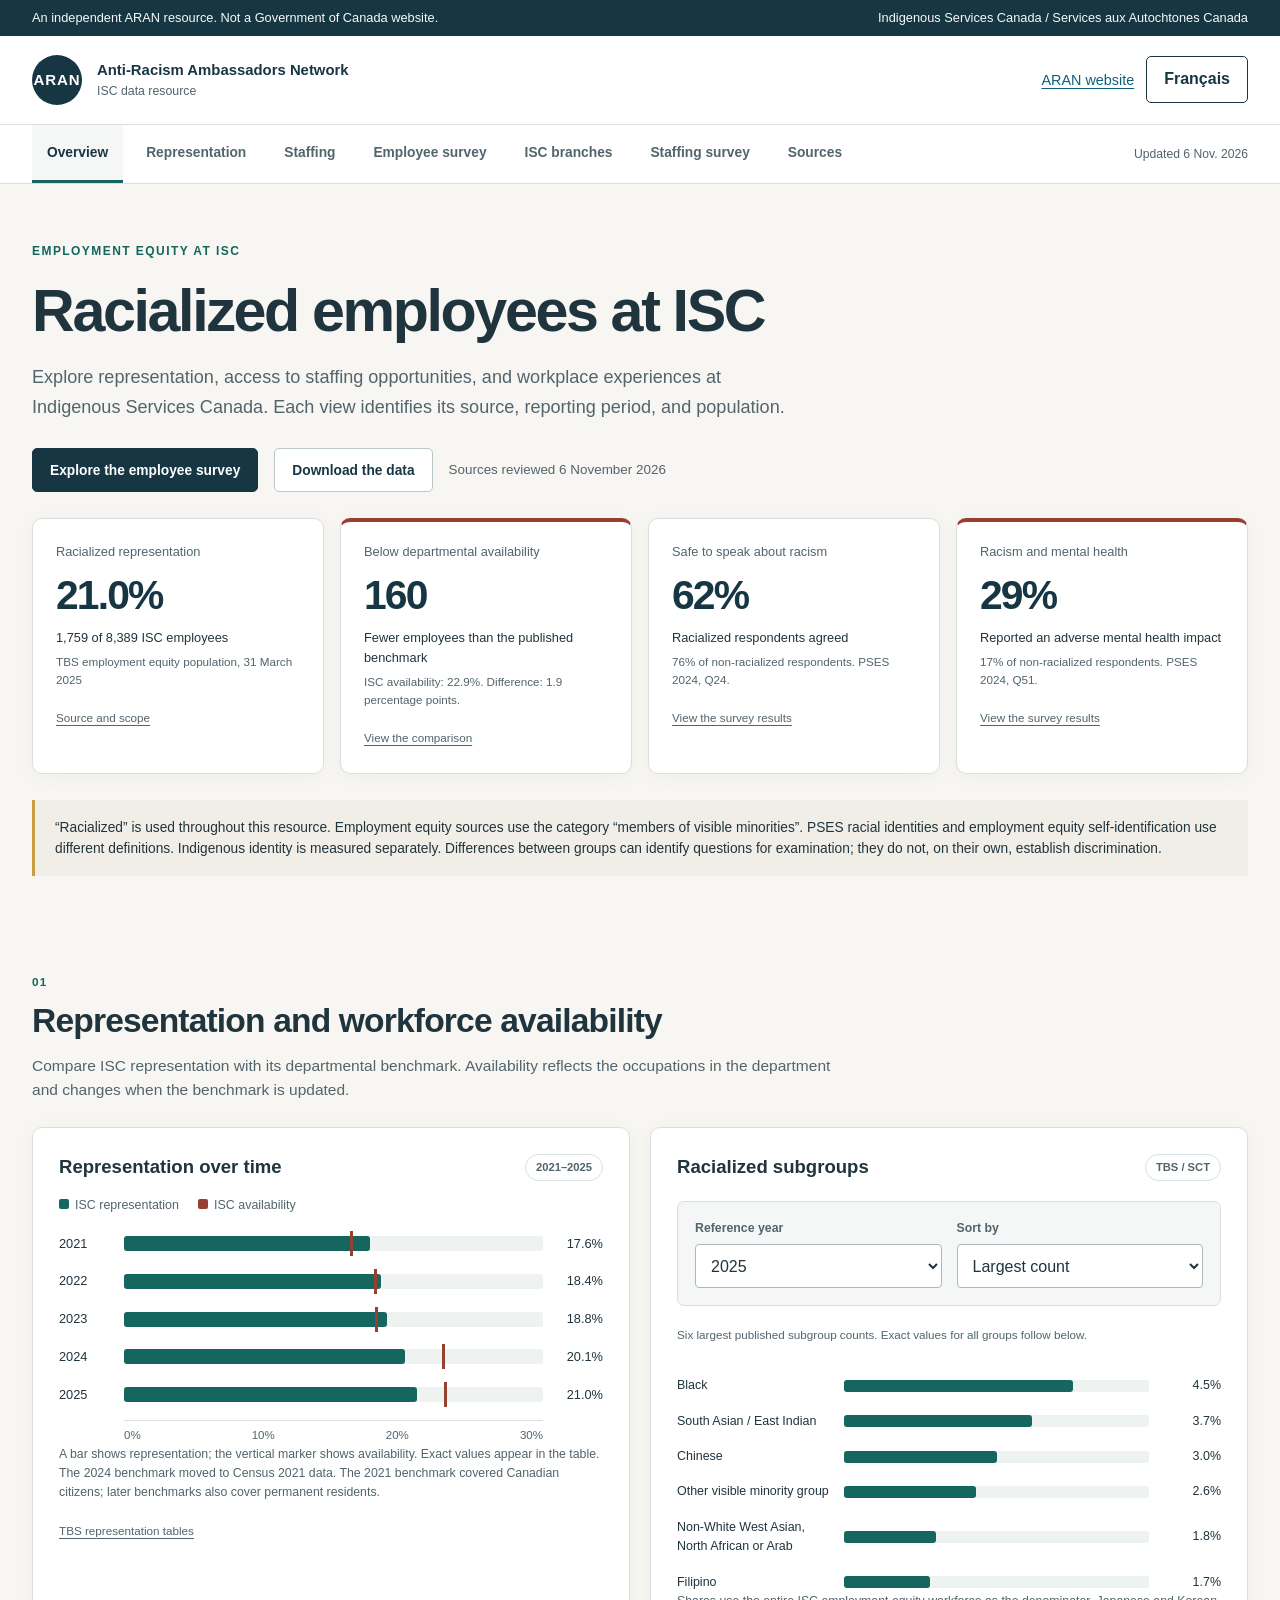
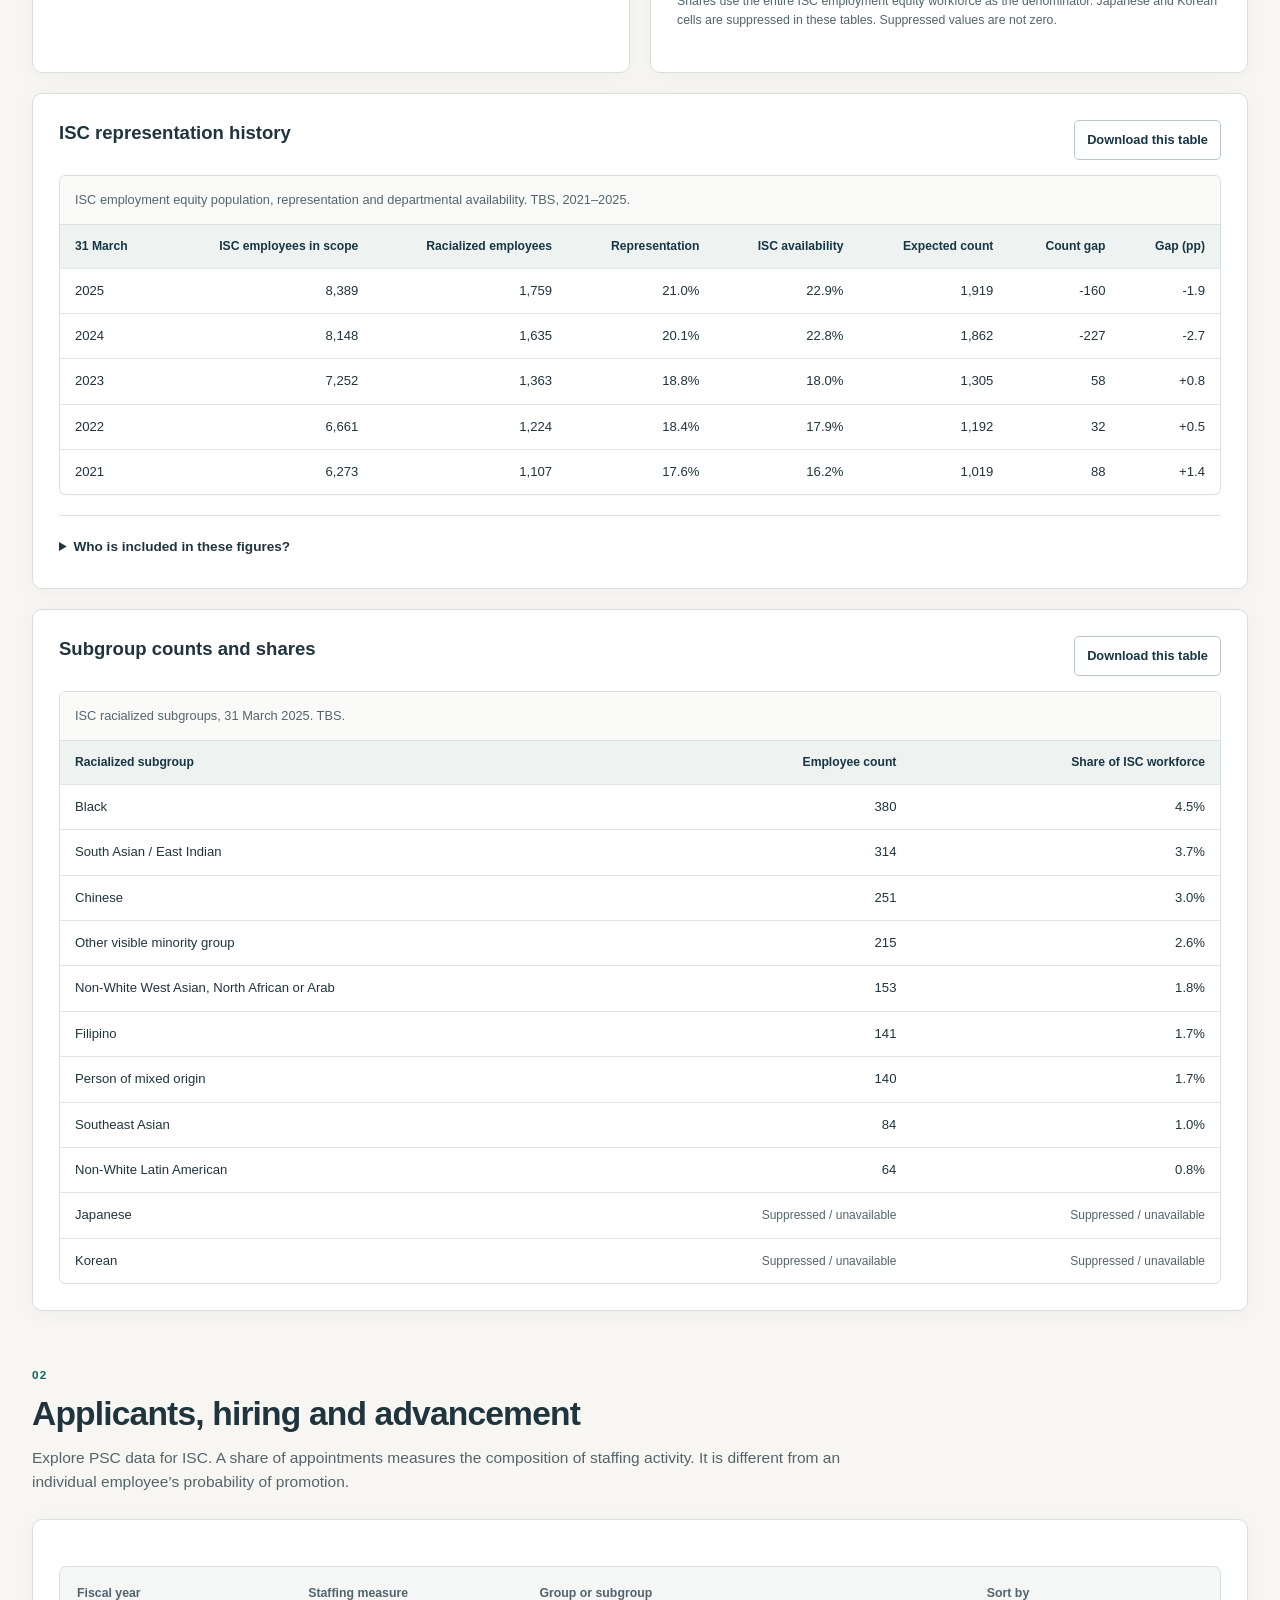
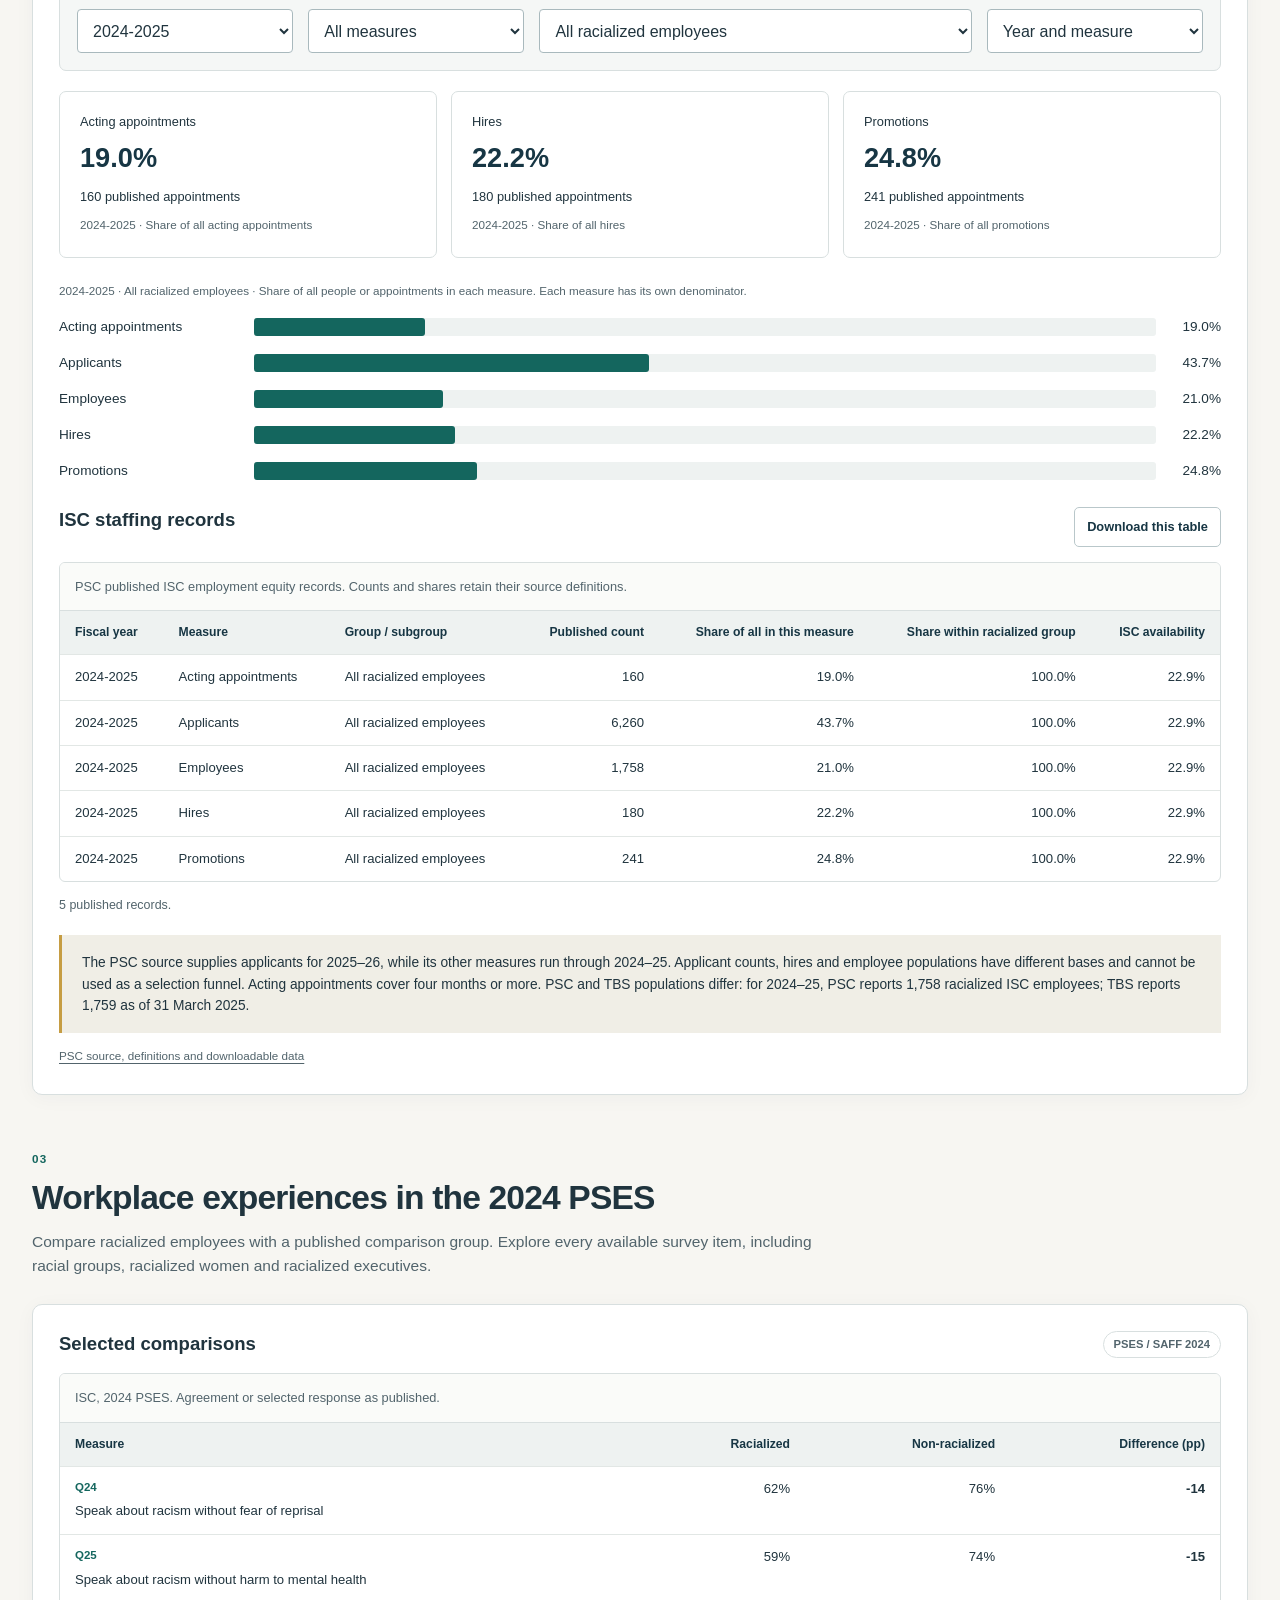
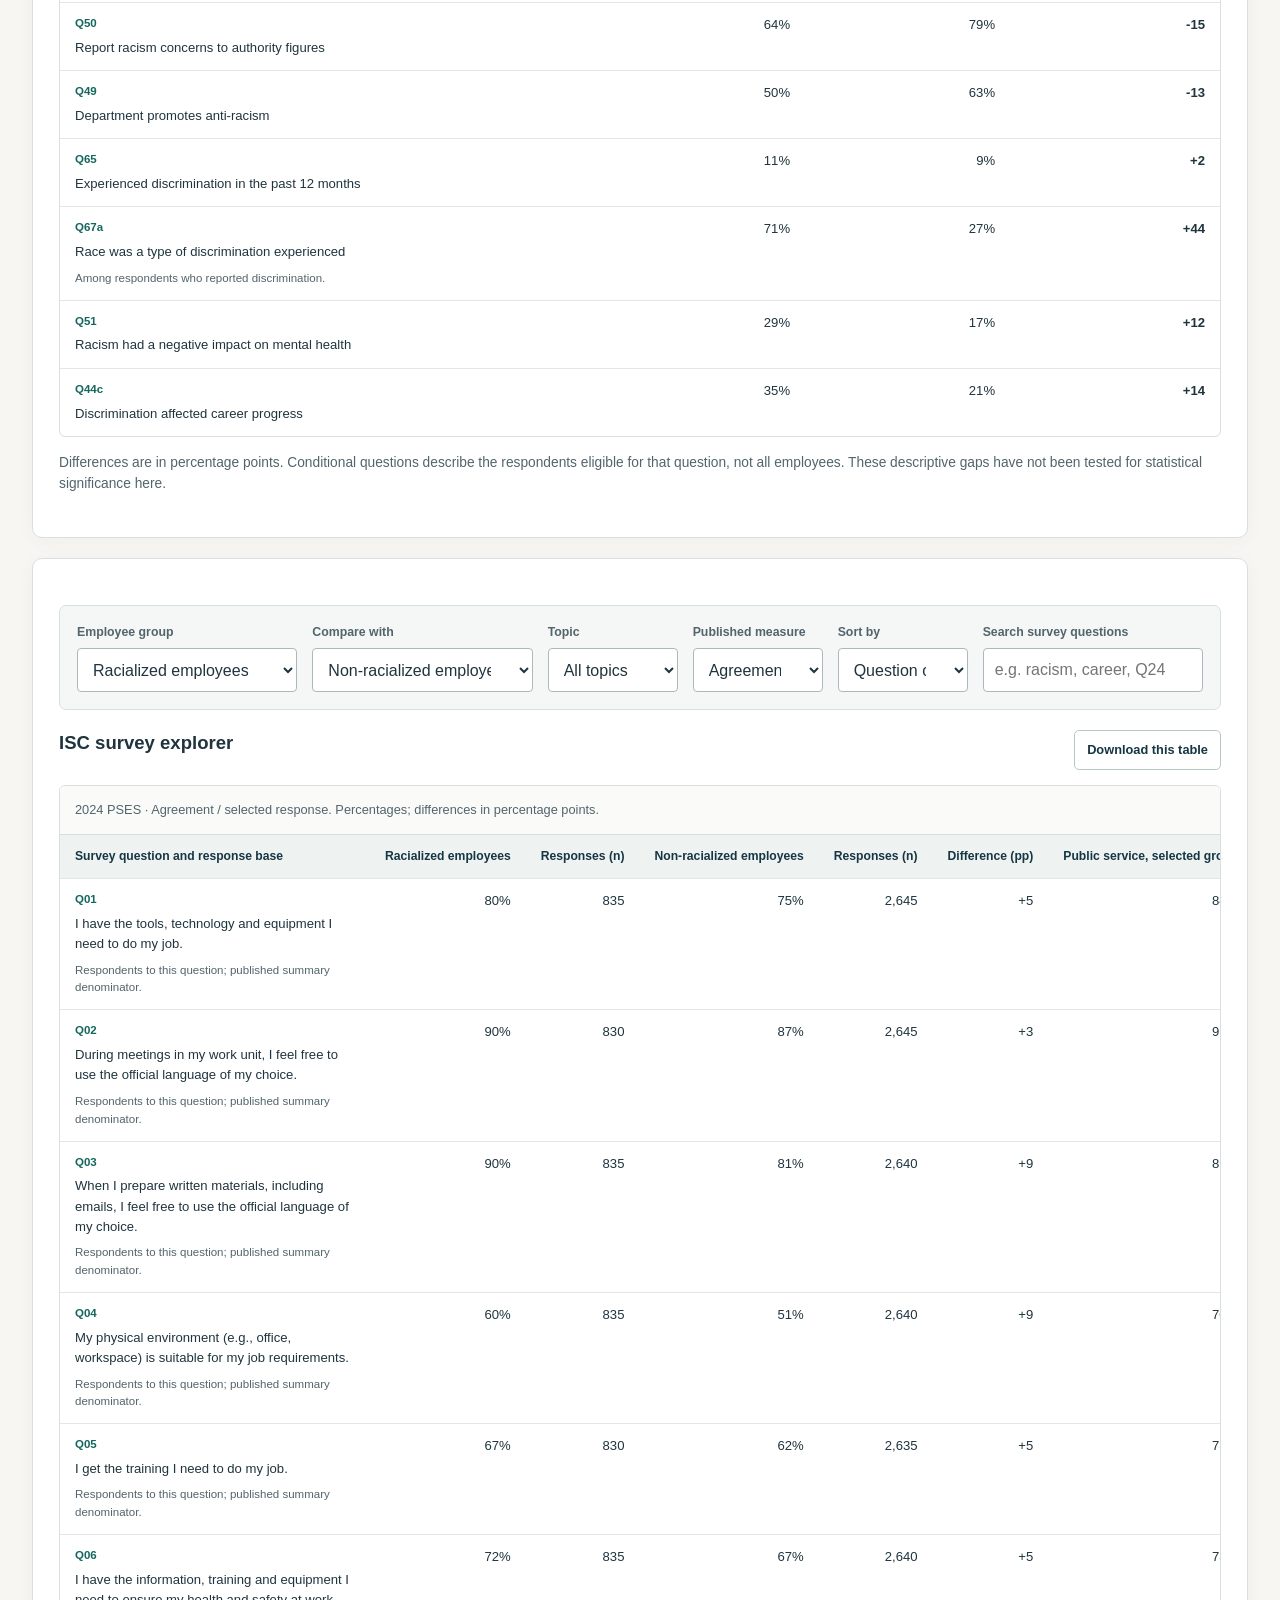
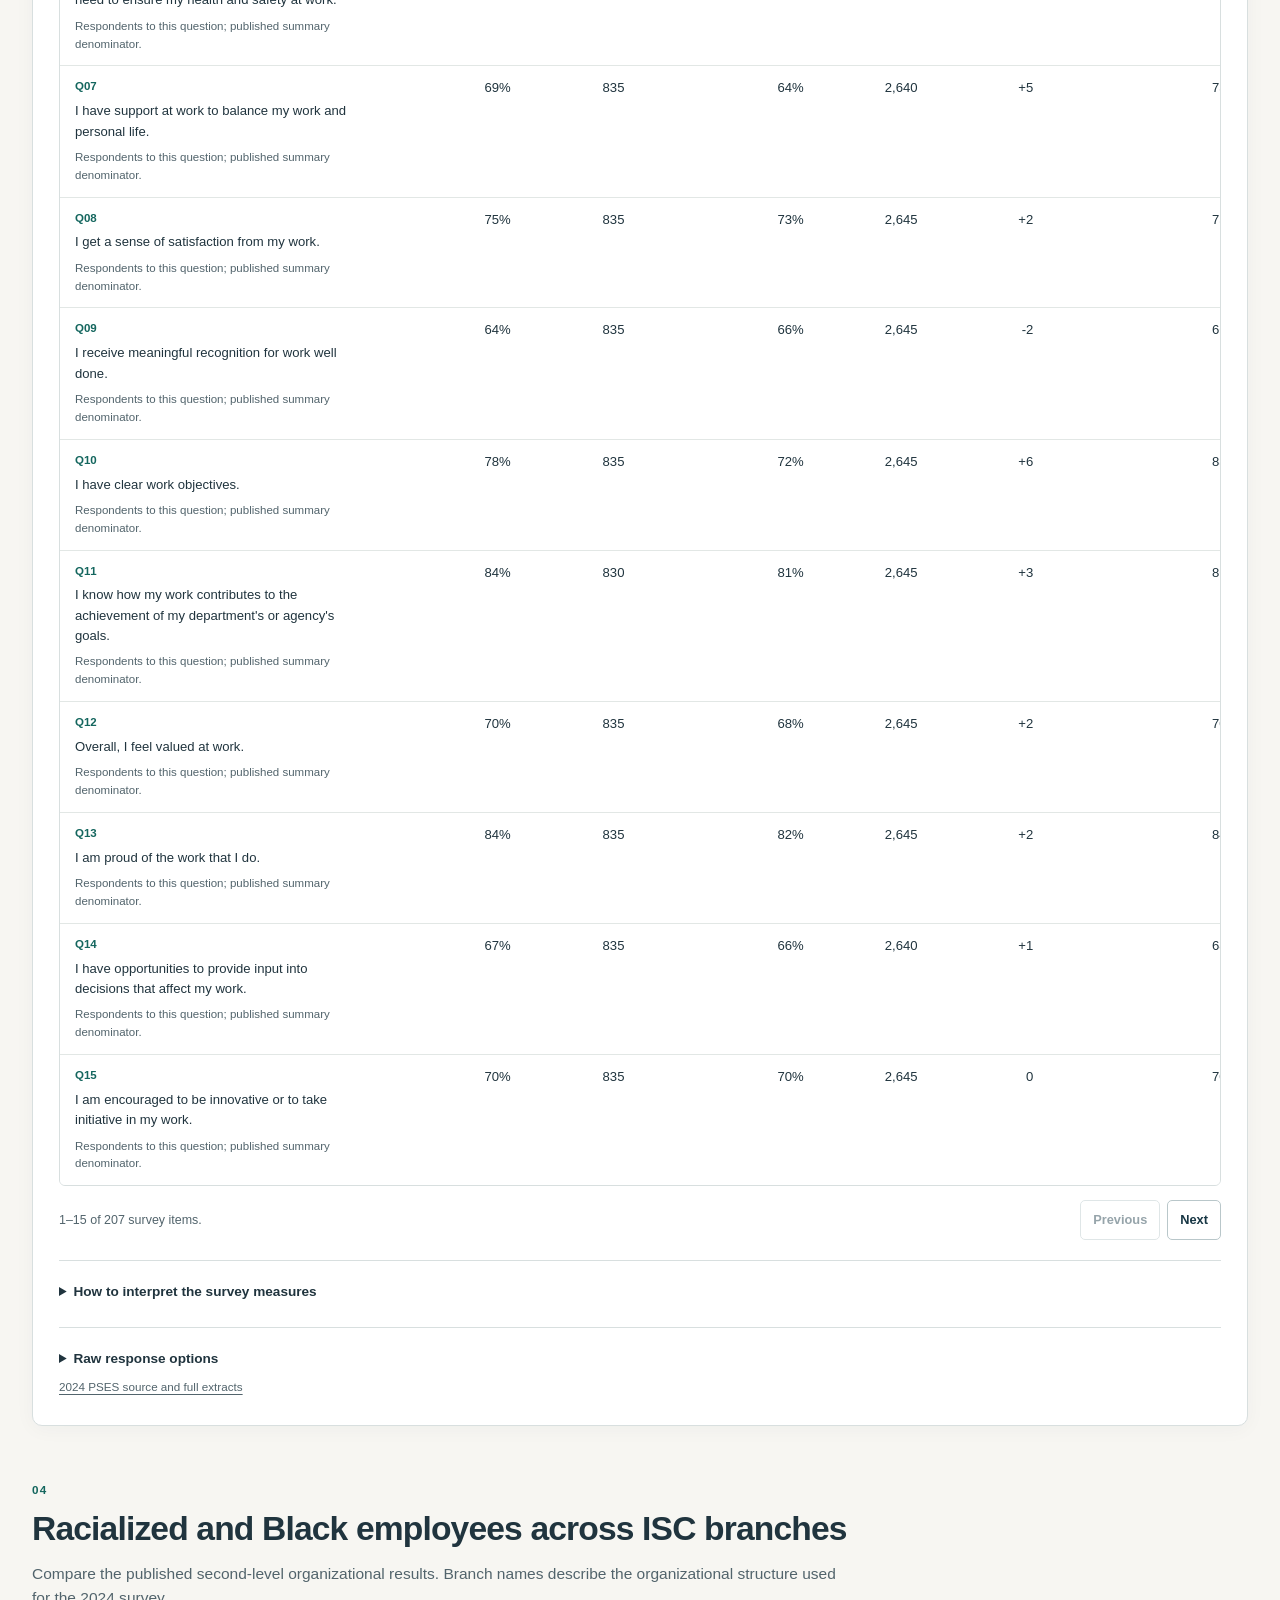
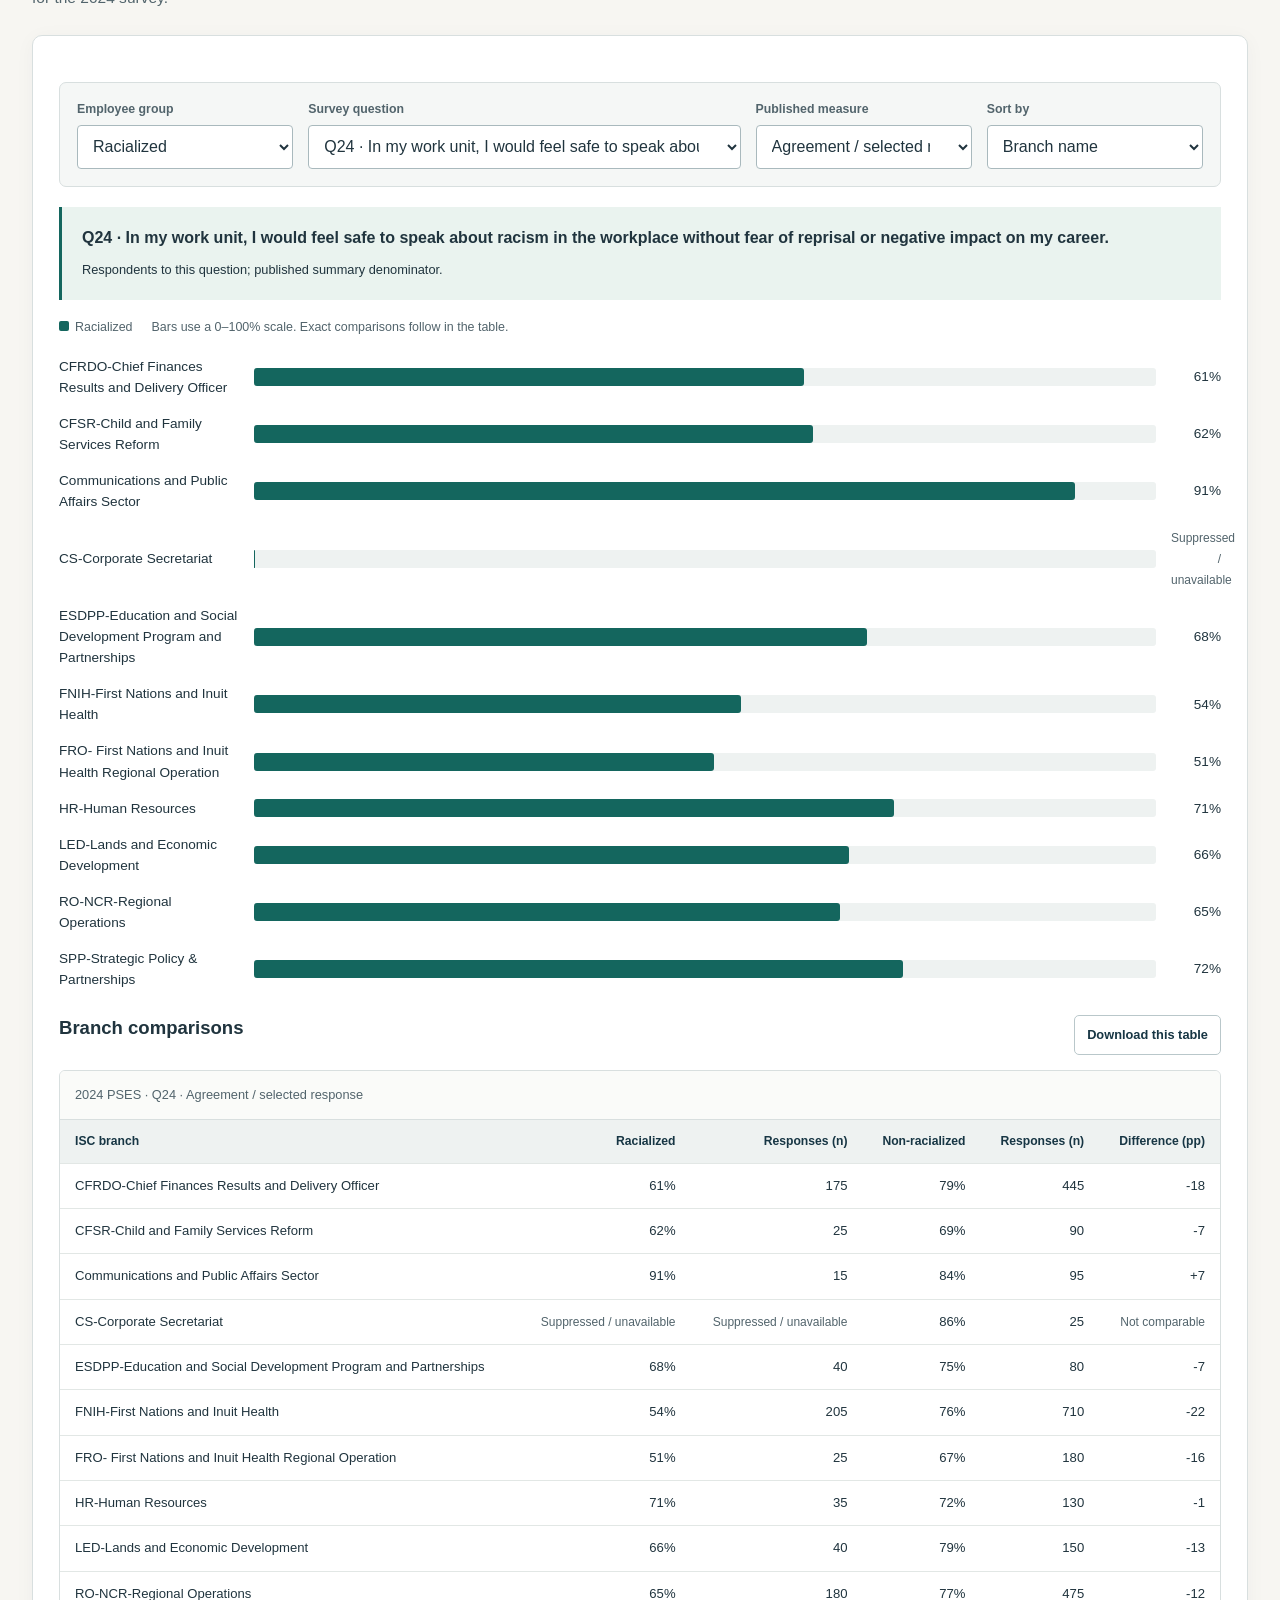
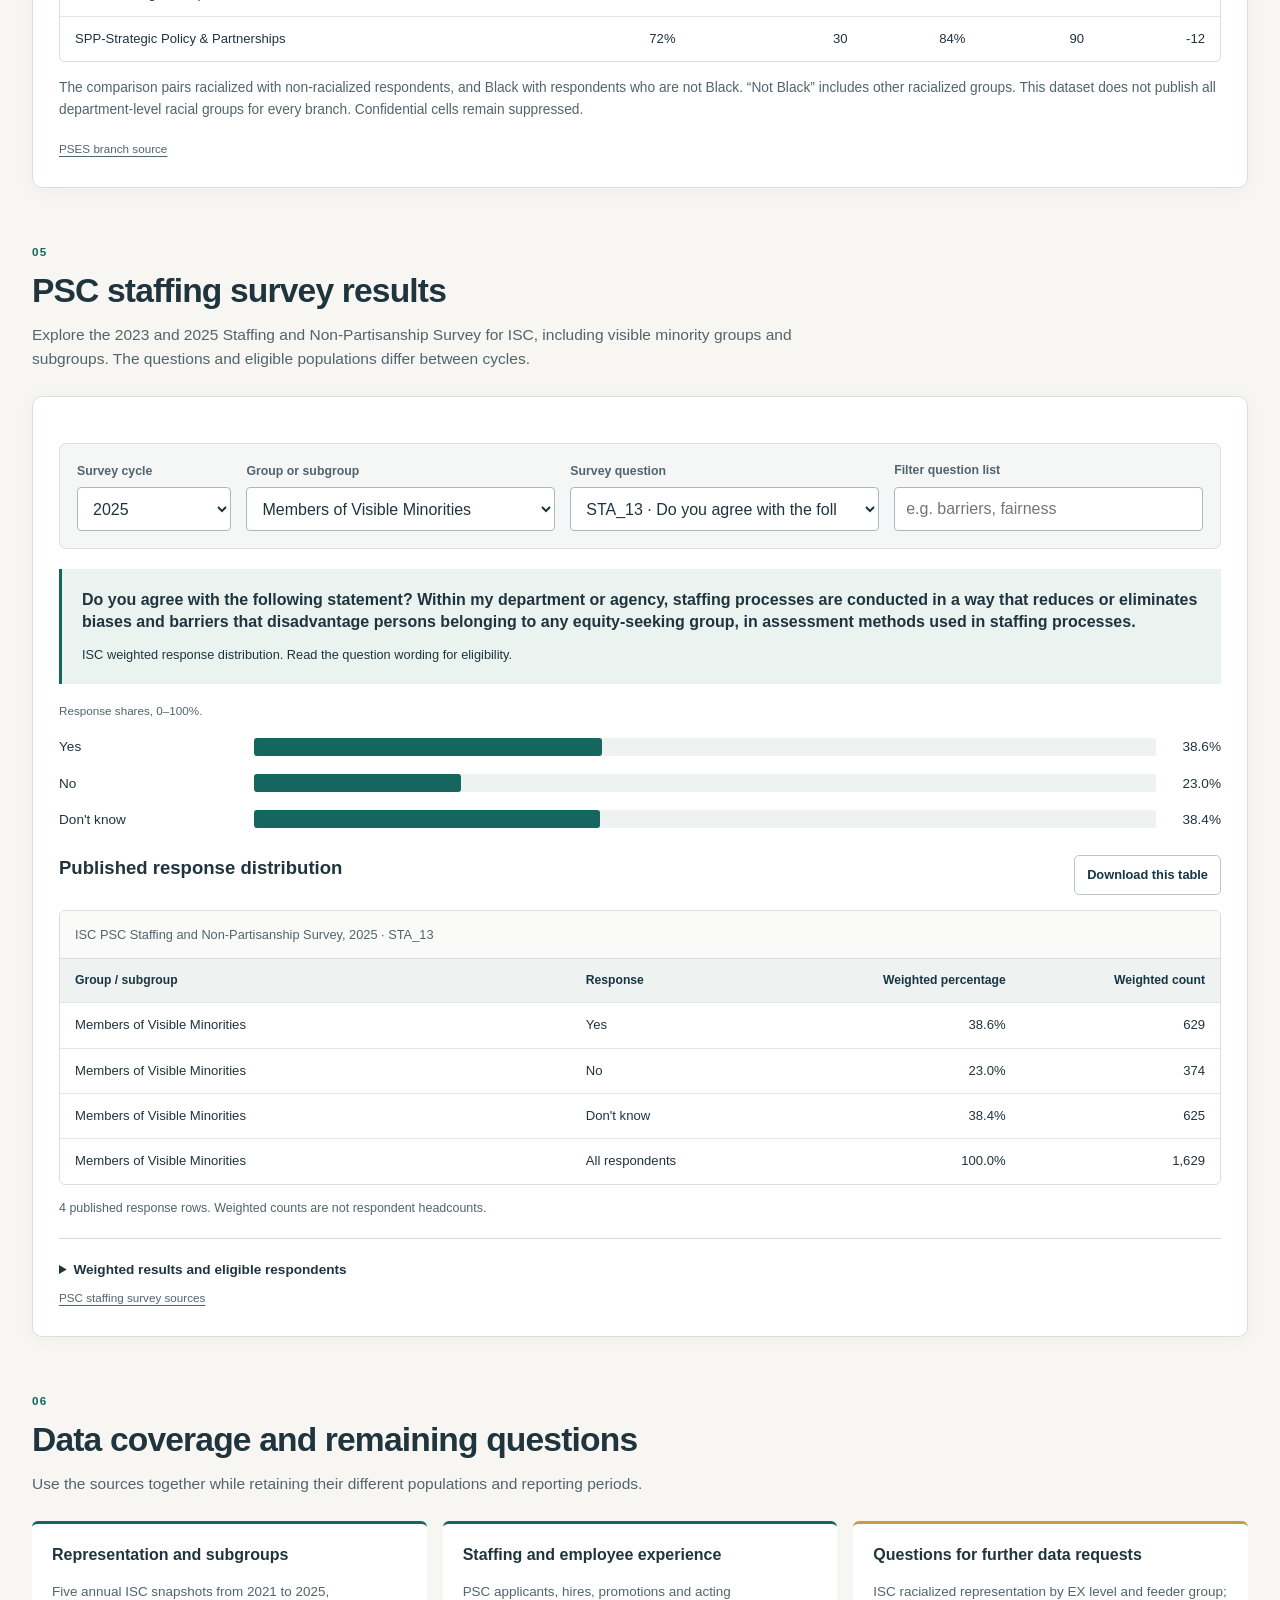
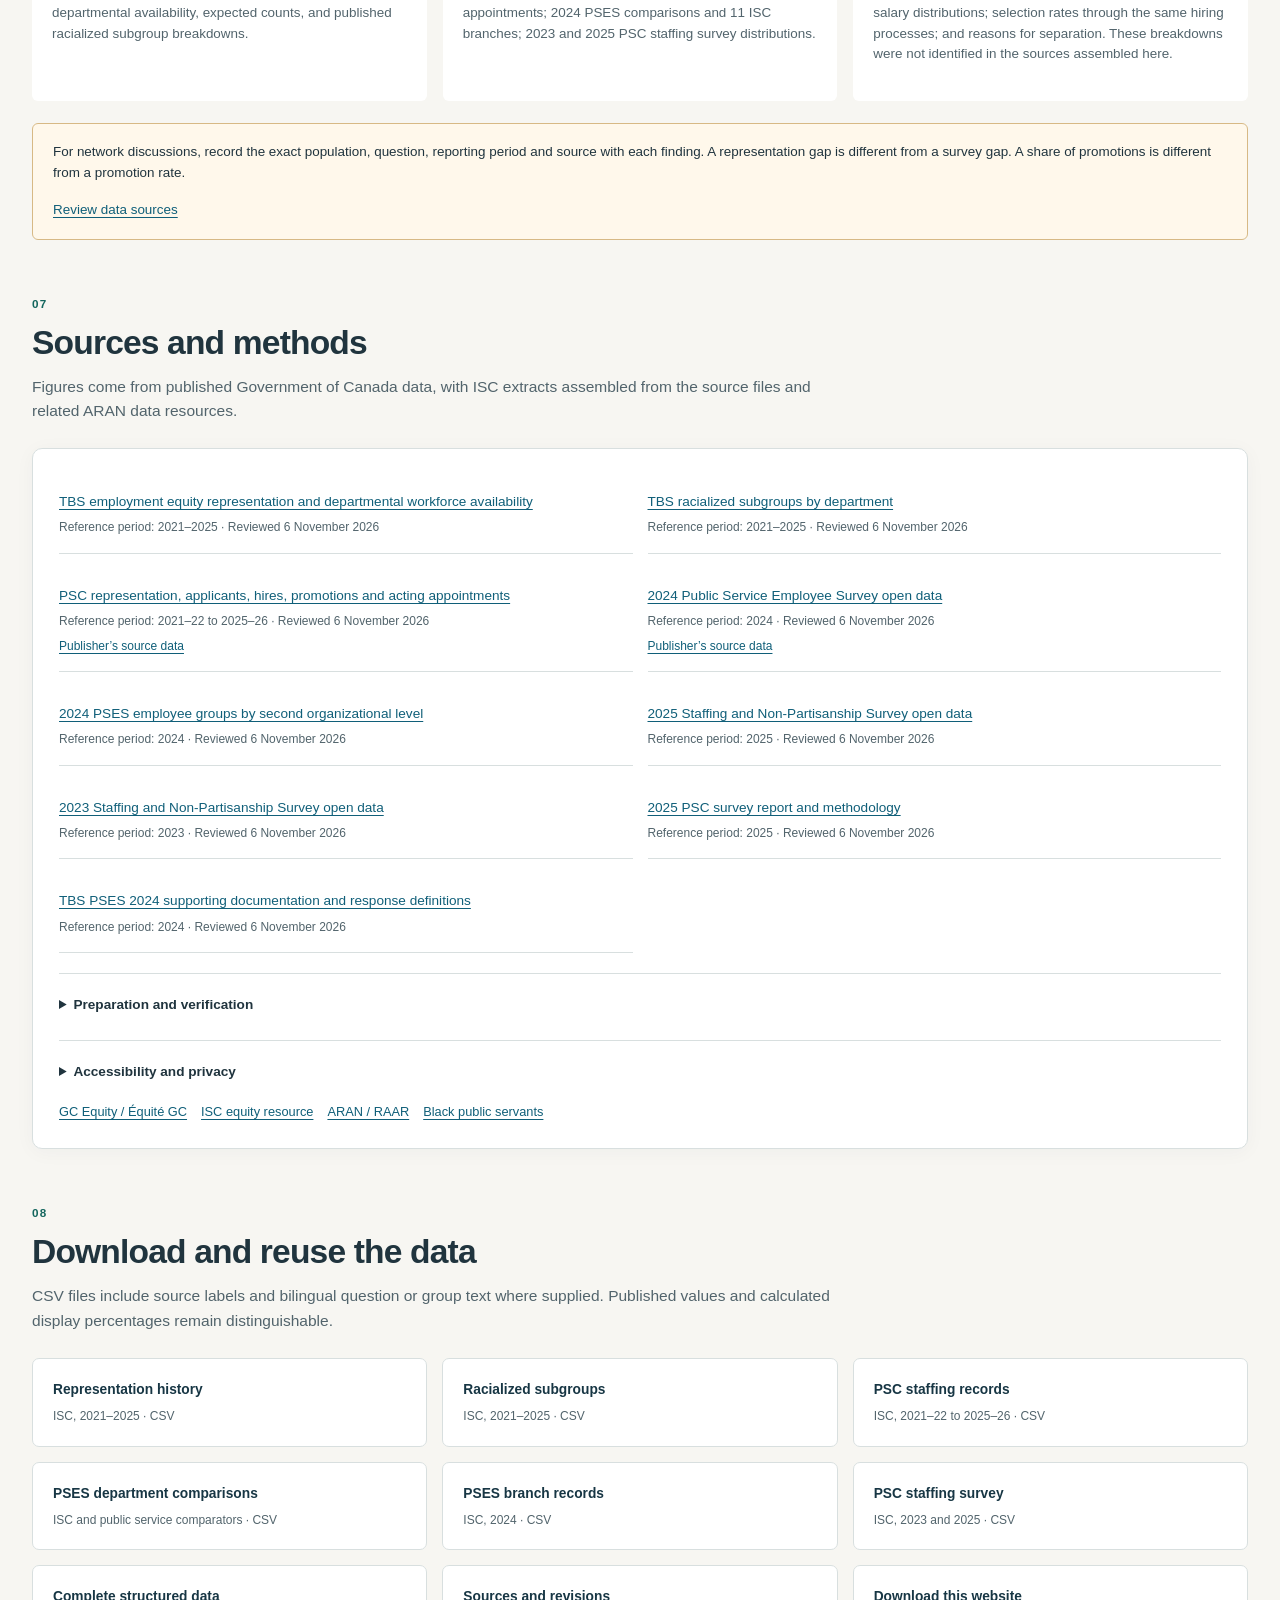
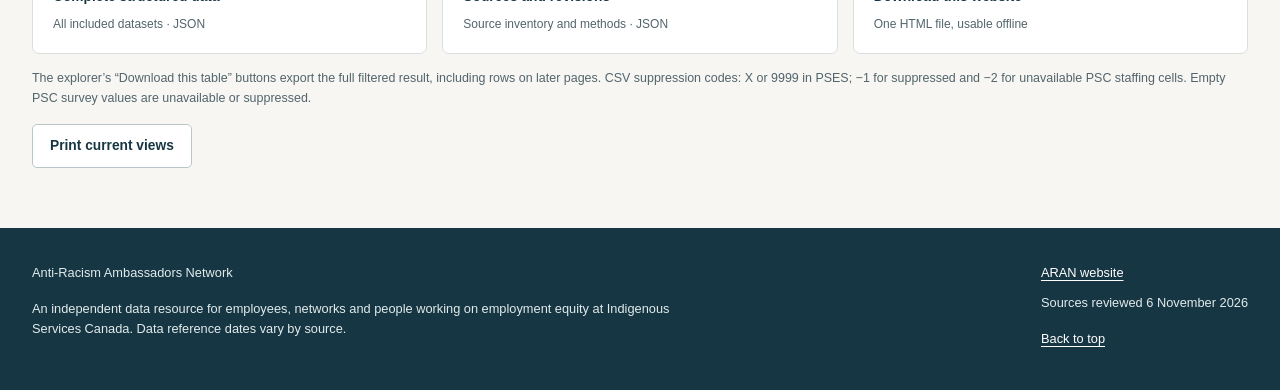
